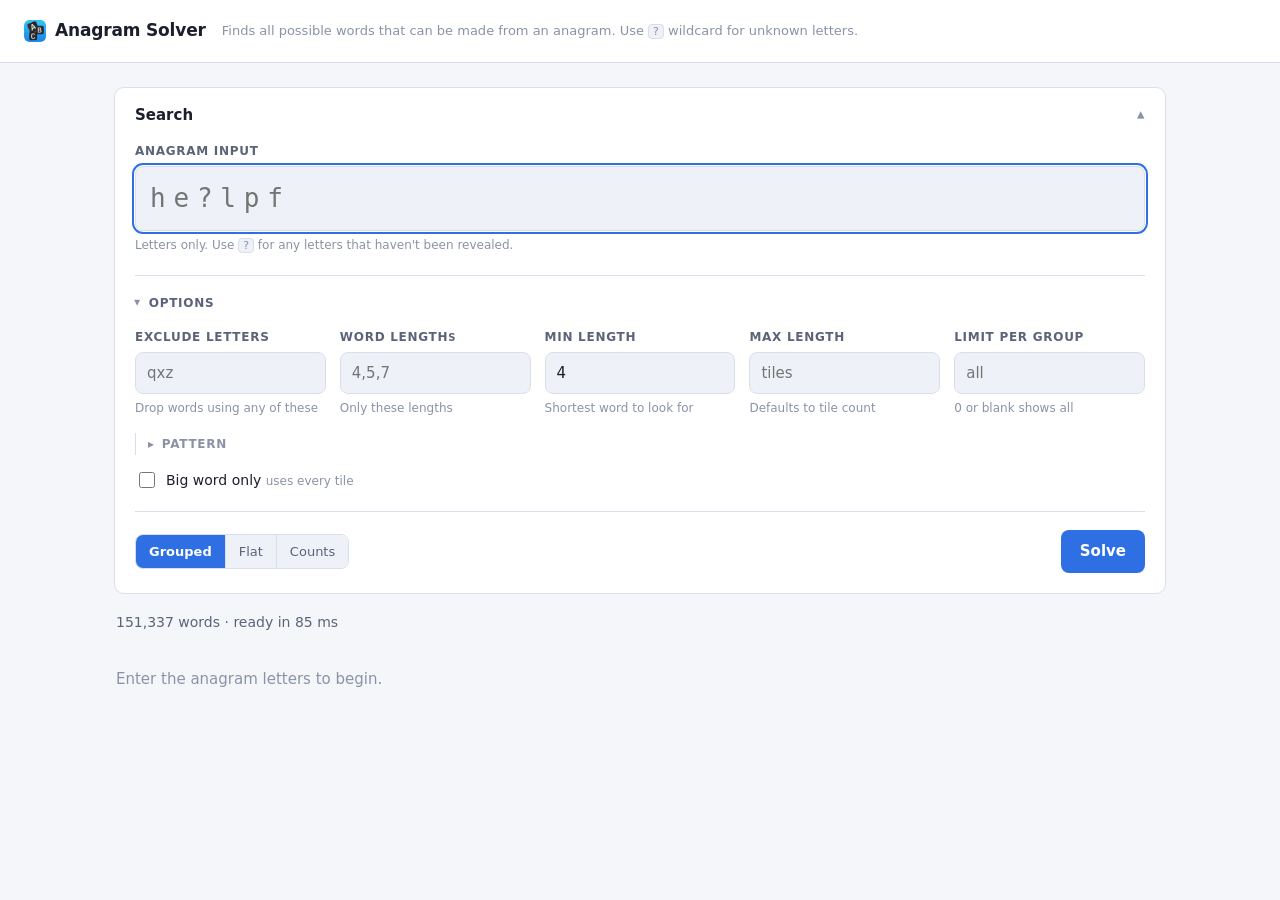
==== index.html @ 14ed0e85 "missed these in last commit again" ====
<!doctype html>
<html lang="en">
<head>
<meta charset="utf-8">
<meta name="viewport" content="width=device-width, initial-scale=1">
<title>Anagram Solver</title>
<link rel="icon" type="image/png" href="[data-uri]">
<style>:root {
  --bg: #11131a;
  --panel: #181b24;
  --panel-2: #1f2430;
  --line: #2b3140;
  --ink: #e6e9f0;
  --ink-dim: #9aa3b5;
  --ink-faint: #6b7489;
  --accent: #6ea8fe;
  --accent-ink: #0d1117;
  --wild: #f0b45e;
  --radius: 10px;
  --toast-fade: 220ms;
}

@media (prefers-color-scheme: light) {
  :root {
    --bg: #f4f6fa;
    --panel: #ffffff;
    --panel-2: #eef1f7;
    --line: #d9dfea;
    --ink: #1a1f2b;
    --ink-dim: #5a6479;
    --ink-faint: #8a93a6;
    --accent: #2f6fe4;
    --accent-ink: #ffffff;
    --wild: #a96a12;
  }
}

* { box-sizing: border-box; }

body {
  margin: 0;
  background: var(--bg);
  color: var(--ink);
  font: 15px/1.5 system-ui, -apple-system, "Segoe UI", Roboto, sans-serif;
}

.bar {
  display: flex;
  /* Centre, not baseline: the h1 starts with the icon, and a flex container
     whose first item has no text baseline reports its bottom edge instead --
     which dropped the description below the title. */
  align-items: center;
  gap: 16px;
  flex-wrap: wrap;
  padding: 18px 24px;
  border-bottom: 1px solid var(--line);
  background: var(--panel);
}
.bar h1 {
  display: flex;
  align-items: center;
  gap: 9px;
  margin: 0;
  font-size: 17px;
  font-weight: 650;
  letter-spacing: -0.01em;
}
/* Decorative: the name is right beside it, so it carries an empty alt. */
.logo { width: 22px; height: 22px; flex: none; border-radius: 5px; }
.bar h1 span { color: var(--ink-faint); font-weight: 400; }
.dict { margin: 0; color: var(--ink-faint); font-size: 13px; }
/* Each sentence is its own block, so when the line is too narrow the break
   falls between them instead of part-way through one. */
.dict span { display: inline-block; }
/* Same size and colour as the description beside the title. */
.copyhint { margin: 10px 2px 0; }

main { max-width: 1100px; margin: 0 auto; padding: 24px; }

form {
  background: var(--panel);
  border: 1px solid var(--line);
  border-radius: var(--radius);
}

/* The whole search panel collapses, to hand the screen over to results. */
#panel > summary {
  display: flex;
  align-items: center;
  gap: 10px;
  min-height: 52px;
  padding: 16px 20px;
  font-size: 15px;
  font-weight: 650;
  color: var(--ink);
  cursor: pointer;
  user-select: none;
  list-style: none;
}
#panel > summary::-webkit-details-marker { display: none; }
#panel > summary .rack {
  flex: 1;
  min-width: 0;
  font-family: ui-monospace, "Cascadia Mono", Consolas, monospace;
  font-size: 14px;
  letter-spacing: 0.2em;
  font-weight: 400;
  color: var(--ink-dim);
  overflow: hidden;
  text-overflow: ellipsis;
  white-space: nowrap;
}
#panel[open] > summary .rack { display: none; }
#panel > summary .chev {
  margin-left: auto;
  display: inline-block;
  color: var(--ink-faint);
  font-size: 15px;
  transition: transform 0.18s;
}
#panel[open] > summary .chev { transform: rotate(180deg); }
.panelbody { padding: 0 20px 20px; }

/* Options section inside the panel. */
#opts {
  margin-top: 20px;
  padding-top: 16px;
  border-top: 1px solid var(--line);
}
#opts > summary,
.subopts > summary {
  display: flex;
  align-items: center;
  gap: 7px;
  padding: 2px 0;
  font-size: 12px;
  font-weight: 600;
  text-transform: uppercase;
  letter-spacing: 0.06em;
  color: var(--ink-dim);
  cursor: pointer;
  user-select: none;
  list-style: none;
}
#opts > summary::-webkit-details-marker,
.subopts > summary::-webkit-details-marker { display: none; }
#opts > summary::before,
.subopts > summary::before {
  content: "\0025B8";
  display: inline-block;
  color: var(--ink-faint);
  transition: transform 0.15s;
}
#opts[open] > summary::before,
.subopts[open] > summary::before { transform: rotate(90deg); }

/* Pattern lives in here: a second tier inside Options, indented a little
   so it reads as nested rather than as another top-level group. */
.subopts {
  margin-top: 16px;
  padding-left: 12px;
  border-left: 1px solid var(--line);
}
.subopts > summary { color: var(--ink-faint); }
.subopts > summary:hover { color: var(--ink-dim); }
.subopts .controls { margin-top: 10px; }
.optsrow { margin-top: 14px; }

.label {
  display: block;
  font-size: 12px;
  font-weight: 600;
  text-transform: uppercase;
  letter-spacing: 0.06em;
  color: var(--ink-dim);
  margin-bottom: 6px;
}
.hint { display: block; margin-top: 5px; font-size: 12px; color: var(--ink-faint); }

kbd {
  font: inherit;
  font-size: 11px;
  background: var(--panel-2);
  border: 1px solid var(--line);
  border-radius: 4px;
  padding: 0 4px;
}

input[type=text], input[type=number], select {
  width: 100%;
  background: var(--panel-2);
  border: 1px solid var(--line);
  border-radius: 8px;
  color: var(--ink);
  padding: 9px 11px;
  font: inherit;
}
input:focus, select:focus, button:focus-visible {
  outline: 2px solid var(--accent);
  outline-offset: 1px;
}

.letters-field { display: block; margin-bottom: 20px; }
#letters {
  font-family: ui-monospace, "Cascadia Mono", Consolas, monospace;
  font-size: 26px;
  letter-spacing: 0.3em;
  padding: 12px 14px;
  text-transform: lowercase;
}

.controls {
  margin-top: 14px;
  display: grid;
  grid-template-columns: repeat(auto-fit, minmax(165px, 1fr));
  gap: 14px;
}
.ctl.off { opacity: 0.4; }

.switches {
  display: flex;
  align-items: center;
  gap: 12px;
  flex-wrap: wrap;
  margin-top: 20px;
  padding-top: 18px;
  border-top: 1px solid var(--line);
}
.spacer { flex: 1; }

.toggle { display: flex; align-items: center; gap: 8px; cursor: pointer; font-size: 14px; }
.toggle input { width: 16px; height: 16px; accent-color: var(--accent); }
.toggle em { color: var(--ink-faint); font-style: normal; font-size: 12px; }

.seg { display: flex; border: 1px solid var(--line); border-radius: 8px; overflow: hidden; }
.seg button {
  background: var(--panel-2);
  border: 0;
  color: var(--ink-dim);
  font: inherit;
  font-size: 13px;
  padding: 7px 13px;
  cursor: pointer;
}
.seg button + button { border-left: 1px solid var(--line); }
.seg button.on { background: var(--accent); color: var(--accent-ink); font-weight: 600; }

button[type=submit] {
  border-radius: 8px;
  font: inherit;
  font-weight: 600;
  padding: 9px 18px;
  cursor: pointer;
  border: 1px solid var(--line);
}
button[type=submit] { background: var(--accent); color: var(--accent-ink); border-color: transparent; }
.seg button:hover:not(.on) { color: var(--ink); }

.status { margin: 18px 2px 0; font-size: 14px; color: var(--ink-dim); min-height: 21px; }
.status.err { color: #ff8585; }

.results { margin-top: 10px; }

.group { margin-top: 18px; }
/* A length group is a <details>, like the Search and Options panels, so it
   opens and closes without script. The divider is a real element rather than
   ::after, which has to come last -- the chevron sits beyond it. */
.group > summary {
  display: flex;
  align-items: center;
  gap: 10px;
  margin: 0 0 10px;
  font-size: 13px;
  font-weight: 600;
  color: var(--ink-dim);
  cursor: pointer;
  user-select: none;
  list-style: none;
}
.group > summary::-webkit-details-marker { display: none; }
.group > summary b { color: var(--ink); font-weight: 650; }
.group > summary i { font-style: normal; color: var(--ink-faint); font-weight: 400; }
.group > summary .rule { flex: 1; height: 1px; background: var(--line); }
.group > summary .chev {
  flex: none;
  color: var(--ink-faint);
  font-size: 15px;
  line-height: 1;
  transition: transform 0.18s;
}
.group[open] > summary .chev { transform: rotate(180deg); }
.group > summary:hover .chev, .group > summary:hover b { color: var(--accent); }

.words { display: flex; flex-wrap: wrap; gap: 6px; }
.words .word {
  font-family: ui-monospace, "Cascadia Mono", Consolas, monospace;
  font-size: 14px;
  line-height: 1.5;
  background: var(--panel);
  color: var(--ink);
  border: 1px solid var(--line);
  border-radius: 6px;
  padding: 4px 9px;
  cursor: pointer;
  -webkit-tap-highlight-color: transparent;
  transition: border-color 0.12s, background 0.12s, transform 0.08s;
}
.words .word:hover { border-color: var(--accent); background: var(--panel-2); }
.words .word:active { transform: scale(0.95); }
.words.flat { display: block; column-width: 130px; column-gap: 20px; }
.words.flat .word {
  display: block;
  width: 100%;
  text-align: left;
  border: 0;
  background: none;
  padding: 1px 0;
}
.words.flat .word:hover { background: none; color: var(--accent); }

table.counts { border-collapse: collapse; font-size: 14px; margin-top: 14px; }
table.counts td { padding: 5px 20px 5px 0; border-bottom: 1px solid var(--line); }
table.counts td:last-child { text-align: right; font-variant-numeric: tabular-nums; }
table.counts tr:last-child td { font-weight: 650; border-bottom: 0; }

.empty { color: var(--ink-faint); padding: 20px 2px; }

/* --- toast ---------------------------------------------------------------
   A copy confirmation that behaves like an Android toast: it slides and fades
   up from the bottom, waits, then goes back down. The host never takes a
   pointer event, so nothing underneath is ever blocked. */
.toasts {
  position: fixed;
  left: 0;
  right: 0;
  bottom: 0;
  z-index: 50;
  display: flex;
  justify-content: center;
  padding: 0 16px calc(26px + env(safe-area-inset-bottom, 0px));
  pointer-events: none;
}
.toast {
  display: flex;
  align-items: center;
  gap: 7px;
  max-width: 100%;
  background: var(--accent);
  color: var(--accent-ink);
  border: 1px solid transparent;
  border-radius: 8px;
  padding: 9px 18px;
  font-size: 14px;
  font-weight: 600;
  line-height: 1.3;
  box-shadow: 0 8px 28px rgba(0, 0, 0, 0.3);
  pointer-events: none;
  opacity: 0;
  transform: translateY(28px);
  transition: opacity var(--toast-fade) ease,
              transform var(--toast-fade) cubic-bezier(0.22, 0.8, 0.3, 1);
}
.toast.show { opacity: 1; transform: translateY(0); }
/* A solid dark chip, a shade off the toast's own ink (--accent-ink is #0d1117
   in the dark theme) rather than a wash of the accent underneath. Flat so it
   holds the same colour in both themes; white on it runs about 17:1. */
.toast code {
  font-family: ui-monospace, "Cascadia Mono", Consolas, monospace;
  font-size: 13px;
  color: #fff;
  background: #161b24;
  border: 1px solid rgba(255, 255, 255, 0.12);
  border-radius: 5px;
  padding: 1px 7px;
}

@media (prefers-reduced-motion: reduce) {
  .toast { transform: none; transition: opacity 0.12s linear; }
  .toast.show { transform: none; }
}
</style>
</head>
<body>

<header class="bar">
  <h1><img class="logo" src="[data-uri]" alt="">Anagram Solver</h1>
  <p class="dict" id="dictInfo"><span>Finds all possible words that can be made from an anagram.</span> <span>Use <kbd>?</kbd> wildcard for unknown letters.</span></p>
</header>

<main>
  <form id="form" autocomplete="off">

    <details class="card" id="panel" open>
      <summary>
        <span>Search</span>
        <span class="rack" id="headRack"></span>
        <span class="chev">&#9662;</span>
      </summary>

      <div class="panelbody">

        <label class="letters-field">
          <span class="label">Anagram Input</span>
          <input id="letters" name="letters" type="text" inputmode="latin"
                 placeholder="he?lpf" spellcheck="false" autofocus>
          <span class="hint">Letters only. Use <kbd>?</kbd> for any letters that haven't been revealed.</span>
        </label>

        <details id="opts" open>
          <summary>Options</summary>

          <div class="controls">

            <label class="ctl">
              <span class="label">Exclude letters</span>
              <input id="exclude" type="text" placeholder="qxz" spellcheck="false">
              <span class="hint">Drop words using any of these</span>
            </label>

            <label class="ctl">
              <span class="label">Word length<small>s</small></span>
              <input id="length" type="text" placeholder="4,5,7" spellcheck="false">
              <span class="hint">Only these lengths</span>
            </label>

            <label class="ctl" id="minWrap">
              <span class="label">Min length</span>
              <input id="min" type="number" min="1" max="12" value="4">
              <span class="hint">Shortest word to look for</span>
            </label>

            <label class="ctl" id="maxWrap">
              <span class="label">Max length</span>
              <input id="max" type="number" min="1" max="12" placeholder="tiles">
              <span class="hint">Defaults to tile count</span>
            </label>

            <label class="ctl">
              <span class="label">Limit per group</span>
              <input id="limit" type="number" min="0" placeholder="all">
              <span class="hint">0 or blank shows all</span>
            </label>

          </div>

          <details class="subopts" id="patternOpts">
            <summary>Pattern</summary>
            <div class="controls">
              <div class="ctl">
                <input id="pattern" type="text" placeholder="..t..n"
                       aria-label="Pattern" spellcheck="false">
                <span class="hint">Position filter, <kbd>.</kbd> = any letter</span>
              </div>
            </div>
          </details>

          <div class="optsrow">
            <label class="toggle">
              <input type="checkbox" id="exact">
              <span>Big word only <em>uses every tile</em></span>
            </label>
          </div>
        </details>

        <div class="switches">
          <div class="seg" role="group" aria-label="View">
            <button type="button" class="on" data-view="grouped">Grouped</button>
            <button type="button" data-view="flat">Flat</button>
            <button type="button" data-view="count">Counts</button>
          </div>

          <div class="spacer"></div>
          <button type="submit" id="go">Solve</button>
        </div>

      </div>
    </details>
  </form>

  <section id="status" class="status" aria-live="polite"></section>
  <p class="dict copyhint" id="copyHint" hidden>Click any word to copy it to the clipboard.</p>
  <section id="results" class="results"></section>
</main>

<div class="toasts" id="toasts" aria-live="polite" aria-atomic="true"></div>

<script id="wl" type="text/plain">0aahed
3ing
3s
2lii
5s
3s
2rdvark
8s
4wolf
7ves
3gh
3rgh
6h
2svogel
8s
1baca
5s
4i
4k
4terial
4us
6es
3ft
3ka
5s
3lone
7s
3mp
5ere
8s
5s
3ndon
7ed
8r
9s
7ing
7ment
;s
7s
3pical
3s
4e
5d
6ly
5ment
9s
5r
6s
5s
4h
5ed
6s
5ing
5ment
9s
4ia
6s
5ng
3table
4e
5d
5ment
9s
5r
6s
5s
4ing
5s
6es
4or
6s
4tis
7es
5oir
8s
3xial
5le
2ba
4cies
5y
4s
4tial
3e
4s
5s
6es
4y
5s
3ot
5cies
6y
5s
3reviate
:d
:s
9ing
:on
9or
;s
2dicable
6te
8d
8s
7ing
8on
:s
7or
9s
3omen
7s
5ina
8l
9ly
3uce
6d
6ns
7t
8es
6s
5ing
5t
6ed
6ing
7on
9s
6or
8es
8s
6s
2eam
3cedarian
;s
3d
3le
5s
4ia
6n
6s
4mosk
8s
3rrance
9s
8ies
8y
7t
8ly
8s
6ted
7ion
:al
:s
3t
4ment
8s
4s
4tal
7s
5ed
6r
7s
5ing
5or
7s
3yance
8s
7ies
7y
6t
2farad
7s
2henries
6y
7s
3or
5red
7nce
:s
8t
9ly
7r
8s
6ing
5s
2idance
8s
4e
5d
5r
6s
5s
4ing
7ly
3gail
7s
3lities
6y
3ogeneses
9is
7ic
8st
:s
4logical
4ses
5is
4tic
7ally
2ject
6ion
9s
6ly
6ness
:es
3uration
:s
5e
6d
6r
7s
6s
5ing
2late
6d
6s
5ing
6on
8s
6ve
8ly
8s
4ut
6s
4ze
3e
4gate
8s
4r
4s
5t
3ings
5s
3oom
3uent
7s
4sh
4ted
5ion
8ary
8s
3y
2mho
5s
2negate
8d
8s
7ing
8on
:s
7or
9s
3ormal
8ity
8ly
8s
2oard
3de
5d
5s
4ing
3hm
5s
3ideau
8s
8x
4l
4teau
8s
8x
3lish
7able
7ed
8r
9s
8s
7ing
7ment
;s
5tion
9ary
9ism
;t
9s
4la
6e
3ma
5s
6a
7l
6i
6um
7s
4inable
9y
7te
9d
9s
8ing
9on
;s
8or
:s
3on
3ral
6ly
4iginal
:ly
:s
8e
9s
4ning
4t
5ed
6r
7s
5ing
6on
8ist
;s
8s
6ve
8ly
8ness
5s
3s
3ught
4lia
7s
6c
4nd
6ed
6ing
6s
4t
3ve
5board
5ground
5s
2racadabra
;s
5hia
8s
4dable
6nt
8s
5e
6d
6r
7s
6s
5ing
4sion
8s
6ve
8ly
8ness
8s
3eact
7ed
7ing
8on
:s
7s
5st
3i
4dge
7d
7ment
;s
7r
8s
7s
6ing
6ment
:s
4s
3oach
5d
4gate
8d
8s
7ing
8on
:s
4sia
7s
3upt
6er
7st
6ion
9s
6ly
6ness
:es
2scess
7ed
8s
7ing
4ise
7d
7s
6in
8g
8s
6sa
8e
8s
7ion
:s
4ond
7ed
8r
9s
7ing
7s
3eil
6ed
6ing
6s
4nce
7s
5t
6ed
7e
8ism
;s
8s
7r
8s
6ing
6ly
6minded
6s
3inth
7e
8s
7s
3olute
8ly
8ness
8r
8s
9t
7ion
:s
8sm
:s
9t
:ic
:s
8ve
8ze
:d
:s
9ing
5ve
7d
7r
8s
7s
6ing
4nant
4rb
6able
7nce
:s
9ies
9y
8t
9s
6ed
7ncies
9y
8t
9s
7r
8s
6ing
9ly
6s
5ptance
;s
7ion
:s
8ve
9ity
3quatulate
3tain
7ed
8r
9s
7ing
7s
4emious
:ly
5ntion
:s
9us
5rge
8d
8s
7ing
4inence
:s
8t
9ly
4ract
8able
8ed
:ly
9r
:s
9st
8ing
9on
;s
9ve
8ly
8ness
8or
:s
8s
5ict
8ed
8ing
8s
5use
8ly
8ness
8r
8st
7ities
9y
3urd
6er
7st
6ism
9s
8t
9s
7ties
8y
6ly
6ness
:es
6s
2ubble
3ilding
3lia
6s
5c
3ndance
9s
7t
8ly
3sable
4e
5d
5r
6s
5s
4ing
5ve
7ly
7ness
3t
4ilon
8s
4ment
8s
4s
4tal
7s
5ed
6r
7s
5ing
3zz
2volt
6s
2watt
6s
2ye
4s
3ing
3s
4m
5al
7ly
5s
4s
5al
5es
1cacia
6s
3deme
7s
6ia
8s
7c
8al
:ly
8ian
;s
9sm
;s
8s
7es
7sm
9s
6y
3jou
6s
3leph
7ae
7e
8s
7s
3nthi
6us
8es
3pnia
7s
3ri
5ases
7is
5cidal
8e
9s
5d
6an
8s
6s
5ne
7s
4oid
4pous
4us
3talectic
;s
3udal
6te
4lescent
5ine
5ose
6us
2cede
6d
6r
7s
6s
5ing
4lerando
;s
9t
:s
8te
:d
:s
9ing
:on
:ve
9or
;s
4nt
6ed
6ing
6less
6or
8s
6s
6ual
9ly
8te
:d
:s
9ing
:on
4pt
6able
9y
7nce
:s
8t
7tion
;s
6ed
8ly
7e
8s
7r
8s
6ing
9ly
7ve
6or
8s
6s
4ss
6aries
8y
6ed
7s
6ible
9y
7ng
7on
9al
9ed
9ing
9s
6orial
9es
9se
;d
;s
9ze
;d
;s
8y
3iaccatura
4dence
9s
7t
8al
:ly
:s
8ly
8s
5ia
7s
6e
7s
4piter
9s
7rine
;s
3laim
7ed
8r
9s
7ing
7s
5mation
;s
4imate
9d
9s
8ing
9on
;s
9se
;d
;s
9ze
;d
;r
;s
5vities
8y
3olade
8s
4mmodate
;d
;s
:or
5panied
:s
9st
;s
8y
9ing
6lice
:s
8sh
:ed
;r
;s
4rd
6ance
:s
8t
9ly
6ed
7r
8s
6ing
9ly
7on
9ist
9s
6s
4st
6ed
6ing
6s
4uchement
8ur
:s
5nt
7able
:y
8ncy
9t
:s
7ed
7ing
:s
7s
5ter
8ed
8ing
8ment
8s
6re
8d
8ment
8s
7ing
3redit
8able
8ed
8ing
8s
5te
7d
7s
6ing
7on
9ary
9s
7ve
4uable
6l
7s
5e
6d
6ment
:s
6s
5ing
3ulturate
;d
;s
4mulate
:d
:s
9ing
:on
:ve
9or
;s
4racies
7y
6te
8ly
8ness
5sed
8ly
8ness
6t
4sal
7s
6nt
8s
6tion
:s
8ve
:s
7ory
5e
6d
6r
7s
6s
5ing
8ly
5tom
8ed
8ing
8s
2ed
4ia
6s
3ldama
8s
4lular
3ntric
3phalous
3quia
7s
3rate
7d
4b
5ate
8d
8s
7ing
5er
6st
5ic
7ally
6ties
7y
4ola
7s
5se
5us
4vate
5uli
7us
3s
4cent
8s
3ta
5bula
9r
8um
:s
5l
6dehyde
6s
5mid
8e
9s
8s
5nilid
:e
;s
:s
5te
7d
7s
4ic
5fied
8s
6y
7ing
5n
6s
4one
7s
6ic
7trile
5se
5us
5xyl
8s
4um
4yl
6ate
9d
9s
8ing
9on
;s
9ve
6ene
9s
8ic
6ic
6s
2halasia
9s
3e
4d
4ne
6s
5ial
4s
3ier
5st
5vable
6e
7d
7ment
;s
7r
8s
7s
6ing
4llea
8s
4ness
8es
5g
6ly
4ote
7s
3lorhydria
;c
3olia
7s
4ndrite
:s
9ic
4o
3romat
8ic
9sm
;s
9ze
;d
;s
8s
6ic
3y
2icula
7e
7r
7s
6um
8s
3d
4emia
8s
4head
8s
4ic
5fied
8r
9s
8s
6y
7ing
5meter
:s
8ric
:es
9y
5ties
6y
4ly
4ness
8es
4ophil
9e
:s
9ic
9s
5ses
6is
5tic
4s
4ulate
9d
9s
8ing
9on
;s
6ent
6ous
5ria
8s
4y
3erate
8d
8s
7ing
3form
3nar
4g
4i
5c
4ose
5us
4us
2kee
5s
3nowledge
;d
;s
2linic
2matic
3e
4s
3ic
2ne
4d
4s
3ode
6s
2ock
3elomate
:s
3ld
4yte
7s
3nite
7s
6ic
6um
8s
3rn
5s
3ustic
8al
:ly
8ian
;s
8s
2quaint
8ance
8ed
8ing
8s
4est
7s
4iesce
9d
9nce
:t
9s
8ing
5rable
6e
7d
7ment
;s
7r
8s
7s
6ing
5sition
;s
9ve
8or
:s
5t
6s
6tal
9s
8nce
;s
7ed
8r
9s
7ing
2rasia
7s
6n
7s
3e
4age
7s
4d
4s
3id
5er
6st
5ine
8s
6ties
7y
5ly
5ness
9es
4flavine
;s
4monies
8ous
7y
4tarch
9s
3obat
7ic
9s
7s
4centric
;s
4dont
8s
4gen
7s
4lect
8s
6in
8s
5ith
8s
4megalic
;s
:es
9y
5ia
7l
6on
8s
4nic
5ym
7ic
7s
4petal
9ly
5hobe
9s
8ia
:s
5olis
9es
4somal
7e
8s
5s
5tic
8al
:ly
8s
4tic
6sm
8s
3ylamide
:s
6te
8s
5ic
7s
2ta
4bilities
9y
5le
3ed
3in
5al
5g
6s
5ia
7e
7n
8s
7s
6c
7ally
6de
8s
6sm
8s
6um
8s
5oid
8s
6lite
:s
6meter
;s
9ric
:y
7orphy
7yces
:te
9in
;s
6n
7s
5s
4on
6able
9y
6less
6s
4vate
8d
8s
7ing
8on
:s
7or
9s
5e
6ly
6ness
:es
6s
5ism
8s
7t
8ic
8s
6ties
7y
6ze
8d
8s
7ing
3omyosin
:s
4r
5ish
5s
3ress
7es
7y
3s
3ual
6ities
8y
7ze
9d
9s
8ing
6ly
5rial
9ly
7es
6y
5te
7d
7s
6ing
7on
9s
6or
8s
2uate
3ities
5y
3leate
5i
5us
3men
6s
4inate
3pressure
;s
4uncture
;s
3tance
8s
4e
5ly
5ness
9es
5r
5s
6t
2yclic
5ovir
9s
3l
4ate
7d
7s
6ing
7on
9s
4oin
7s
4s
1dage
5s
4ial
5o
6s
3mance
8s
7ies
7y
6t
7ine
7ly
7s
4site
8s
3pt
5ability
7le
6tion
:al
:s
5ed
7ness
6r
7s
5ing
6on
8s
6ve
8ly
8ness
7ities
9y
5or
7s
5s
3xial
2dable
4x
5es
3ed
5ly
4nd
6a
6s
6um
4r
5s
3ible
4ct
6ed
6ing
7on
9s
7ve
6s
4ng
4tion
8al
:ly
8s
6ve
8ly
8s
7ities
9y
5ory
3le
5d
5pated
5s
4ing
3ress
7able
7ed
8e
9s
8r
9s
8s
7ing
6t
3s
3uce
6d
6nt
6r
7s
6s
5ing
5t
6ed
6ing
7on
9s
7ve
6or
8s
6s
2eem
5ed
5ing
5s
3nine
7s
5tis
8es
4oid
7al
7s
5ma
7s
7ta
8ous
5ses
6ine
9s
7s
5viral
8us
:es
4yl
6s
3pt
5er
6st
5ly
5ness
9es
5s
3quacies
7y
6te
8ly
8ness
2here
6d
6nce
9s
7d
8s
7t
8ly
8s
6r
7s
6s
5ing
4sion
8al
8s
6ve
8ly
8ness
8s
3ibit
7ed
7ing
7s
2iabatic
3eu
5s
5x
3os
3pic
4ocyte
9s
5se
7s
6is
7ties
8y
5us
3t
4s
2jacencies
8y
7t
8ly
3ectival
:ly
8e
9ly
9s
3oin
6ed
6ing
6s
6t
7s
4urn
7ed
7ing
7ment
;s
7s
3udge
7d
7s
6ing
5icate
:d
:s
9ing
:on
:ve
9or
;s
;y
4nct
7ion
:s
8ve
7ly
7s
4ration
:s
7ory
5e
6d
6r
7s
6s
5ing
5or
7s
4st
6able
6ed
7r
8s
6ing
7ve
6ment
:al
:s
6or
8s
6s
4tancies
8y
7t
8s
4vant
8s
2man
4ss
3easure
9d
9s
8ing
4n
3inister
:ed
:s
8rant
:te
4rability
7le
8y
6l
7s
7ties
8y
6tion
:s
5e
6d
6r
7s
6s
5ing
8ly
4ssible
7on
9s
7ve
4t
5s
5tance
:s
6ed
8ly
7r
8s
6ing
4x
5ed
6s
5ing
5t
6ure
9s
3onish
8ed
9r
:s
9s
8ing
8ment
6tion
:s
7orily
9y
2nate
5ion
8s
3exa
6l
3oun
6s
2obe
5like
5s
4o
5s
3lescence
;s
9t
:ly
:s
3nis
6es
3pt
5ability
7le
5ed
6e
7s
6r
7s
5ianism
;s
6ng
6on
8ism
;s
:t
;s
8s
6ve
8ly
5s
3rability
6le
8ness
7y
5tion
9s
4e
5d
5r
6s
5s
4ing
7ly
4n
5ed
6r
7s
5ing
5ment
9s
5s
3s
3wn
3ze
2renal
7ine
:s
7s
5ergic
5ochrome
3ift
3oit
6er
7st
6ly
6ness
:es
2scititious
4ript
8s
3orb
6able
7te
9s
6ed
7nt
9s
7r
8s
6ing
6s
5ption
:s
8ve
2ularia
8s
5te
7d
7s
6ing
7on
9s
6or
8s
8y
4t
5erant
:s
8te
:d
:s
9ing
:on
9or
;s
7er
9s
8ss
:es
7ies
8ne
7ous
:ly
7y
5hood
9s
5like
6y
5ness
9es
5s
3mbral
7te
9d
9s
8ing
9on
;s
9ve
3nc
5ate
5ous
3st
2vance
7d
7ment
;s
7r
8s
7s
6ing
5tage
9d
9ous
9s
8ing
3ect
6ed
6ing
7on
9s
7ve
6s
4nt
6itia
:l
:s
9ous
7ve
9s
6s
6ure
9d
9r
:s
9s
:s
8ing
9sm
;s
:t
;s
8ous
4rb
6ial
9ly
9s
6s
5sarial
9es
8y
7tive
;s
6e
7ly
7ness
6ities
8y
5t
6ed
7nce
:s
9ies
9y
8t
9ly
6ing
7se
9d
9r
:s
9s
8ing
;s
7ze
9d
9s
8ing
6orial
;s
6s
3ice
6s
4sability
7le
8y
5e
6d
7ly
6e
7s
6ment
:s
6r
7s
6s
5ing
5or
7ies
7s
7y
3ocacies
7y
6te
8d
8s
7ing
8on
:s
8ve
7or
9s
4wson
8s
2ynamia
8s
7c
3ta
4um
2ze
4s
3uki
6s
1ecia
5l
4dia
7l
6um
4ospore
:s
4um
2des
3ile
6s
4ne
2gis
5es
2neous
4us
2olian
3n
4ian
5c
4s
2pyornis
9es
2quorin
8s
2rate
6d
6s
5ing
6on
8s
5or
7s
3enchyma
:s
:ta
3ial
6ist
9s
6ly
6s
4e
5d
5r
5s
6t
4fied
7s
5orm
5y
6ing
4ly
3o
4batic
9s
5e
6s
5ia
6c
7ally
7s
6ology
7ses
8is
6um
5rake
9d
9s
8ing
4drome
9s
5uct
8s
5ynamic
;s
7e
8s
4elastic
5mbolism
4foil
8s
4gel
7s
5ram
8me
:s
8s
4lite
8s
7h
8s
5ogies
7y
4magnetic
5edical
9ine
6ter
9s
4naut
8ic
:al
:s
8s
5omer
9s
7ic
9al
8es
8st
:s
7y
4plane
9s
4sat
7s
5ol
7ize
:d
:s
9ing
7s
5pace
9s
5tat
8ics
8s
3ugo
6s
3y
2sthete
8s
7ic
9al
9ian
:sm
:ze
9s
4ival
7te
9d
9s
8ing
9on
;s
2ther
6ic
6s
3iologies
8y
1far
4s
2eard
5ed
3brile
2fabilities
9y
5le
6y
4ir
6e
7s
6s
3ect
6able
7tion
;s
6ed
8ly
8ness
7r
8s
6ing
9ly
7on
9al
:te
9ed
9s
7ve
9ly
8ity
6less
6s
4rent
8ly
8s
3iance
8d
8s
7ing
6t
7s
4che
7s
5ionado
;s
4davit
9s
4liate
9d
9s
8ing
9on
;s
4nal
5e
6d
6ly
6s
5ities
7y
4rm
6able
7nce
:s
7tion
;s
9ve
;s
6ed
7r
8s
6ing
6s
4x
5able
6l
6tion
:s
5ed
6r
7s
6s
5ial
6ng
5ment
9s
3latus
8es
4ict
7ed
7ing
8on
:s
8ve
:ly
7s
4uence
9s
8ies
8y
7t
8ly
8s
5x
6es
3ord
6able
9y
6ed
6ing
6s
5est
8ed
8ing
8s
3ray
6ed
7r
8s
6ing
6s
4icate
9s
8ive
;s
5ght
8ed
8ing
8s
4ont
7ed
7ing
7s
3usion
8s
2ghan
6i
7s
6s
2icionada
:s
9o
:s
3eld
3re
2lame
4toxin
9s
3oat
3utter
2oot
3re
5said
5thought
3ul
2raid
3eet
6s
4sh
3it
5s
2ter
5birth
:s
6urner
;s
5care
9s
6lap
9s
5deck
9s
5effect
;s
5glow
9s
5image
:s
5life
7ves
5market
;s
7th
9s
6ost
5noon
9s
5piece
:s
5s
6have
:s
7ock
:s
5taste
:s
7x
6hought
6ime
9s
5ward
9s
6ord
9s
8ld
:s
3most
3osa
6s
1gain
5st
3lloch
8s
4wood
8s
3ma
5s
4ete
7s
4ic
4ospermy
5us
3pae
5i
5nthus
:es
4e
5ic
3r
4ic
6s
4ose
7s
4s
3s
3te
5s
4ize
7d
7s
6ing
4oid
3ve
5s
3ze
2ed
4ly
4ness
8es
3e
3ing
6s
4sm
6s
5t
6s
3less
7ly
7ness
4ong
3ncies
5y
4da
6less
6s
5um
7s
4e
5s
6es
6ia
8s
7s
5tic
4ize
7d
7s
6ing
4t
5ial
6ng
8s
6ve
8s
5ries
6y
5s
3r
4atum
8s
4s
3s
2gadic
3er
5s
3ie
5s
3lomerate
;d
;s
4utinable
9te
;d
;s
8in
:s
8ogen
3radation
;s
6e
7d
7s
6ing
5ndise
:d
:s
9ing
8ze
:d
:r
;s
:s
9ing
5vate
9d
9s
8ing
9on
;s
4egate
9d
9ly
9s
8ing
9on
;s
9ve
5ss
7ed
8s
7ing
8on
:s
8ve
:ly
9ity
7or
9s
4ieve
8d
9ly
8ment
8s
7ing
4o
5s
2ha
4s
5t
2ile
5ly
4ities
6y
3n
4g
5s
4ner
7s
3o
4s
4tage
8s
3sm
5s
4t
5ed
5ing
5s
3table
5te
7d
8ly
7s
6ing
7on
9al
9s
7ve
6o
7r
8s
4prop
8s
2lare
3eam
4e
4t
5s
4y
3immer
4tter
3ow
3y
4con
7e
8s
7s
2ma
4s
3inate
2nail
6s
4te
6s
5ic
6on
8s
3ize
6d
6s
5ing
3omen
7s
5ina
4sia
7s
5tic
8ism
;s
8s
2og
3n
4al
4e
5s
4ic
5es
5se
7d
7s
6ing
6t
7ic
7s
5ze
7d
7s
6ing
9ly
4s
4y
3ra
5e
5phobe
:s
9ia
;s
:c
;s
5s
4ot
6h
3uti
6es
6s
5y
2rafe
6s
5fe
7s
4nulocyte
4pha
6ia
8s
7c
4rian
8ism
;s
8s
4vic
3ee
5ability
7le
8y
5d
5ing
5ment
9s
5s
4stal
6ic
3ia
5s
4business
4chemical
5ultural
:e
;s
4monies
7y
3ochemical
4forester
:ry
4logies
7y
4nomic
8es
8st
:s
7y
4und
3ypnia
8s
2ue
4like
4s
4weed
8s
3ish
6ly
1hchoo
2ead
3m
2imsa
6s
3storic
9al
2old
5s
3rse
3y
2ull
1iblins
2de
4d
4r
5s
4s
3ful
3ing
3less
3man
4en
3s
2glet
6s
3ret
6s
6te
8s
3uille
8s
8tte
;s
2kido
6s
2lanthus
9es
3ed
4ron
7s
3ing
3ment
7s
3s
3urophile
;s
8obe
;s
:ia
2med
4r
5s
3ful
6ly
3ing
3less
7ly
7ness
3s
2ns
4ell
7s
2oli
5s
2rboat
7s
5rne
5und
4rush
8ed
9s
8ing
4urst
8s
5s
6es
6ses
3check
8s
4oach
8es
4raft
5ew
7s
3date
7s
4rome
8s
6p
7ped
8ing
7s
3ed
4r
5s
4st
3fare
7s
4ield
8s
4low
7s
4oil
7s
4rame
8s
5eight
:ed
:s
3glow
7s
3head
7ed
7s
4ole
7s
3ier
5st
4ly
4ness
8es
5g
6s
3less
7ness
4ift
7ed
7ing
7s
5ke
5ne
7r
8s
7s
3mail
7ed
7ing
7s
5n
6ship
:s
4en
4obile
3n
4s
3park
7s
4lane
8s
6y
7s
4ort
7s
5st
7s
5wer
8s
4roof
8ed
8ing
8s
3s
4cape
8s
5rew
8s
4hed
7s
5ip
7s
4ick
7ness
4pace
8s
5eed
8s
4tream
9s
6ip
8s
3t
4ed
4h
5ed
5ing
5s
4ight
8ness
5me
7s
5ng
4s
3ward
5ve
7s
5y
6s
4ise
4oman
6en
5rthier
:st
8y
3y
2sle
5d
5s
5way
8s
2tch
5bone
9s
5es
3s
2ver
5s
1jar
2ee
2iva
5s
2owan
6s
2uga
5s
1kee
4s
3la
5s
3ne
5s
2imbo
3n
2vavit
7s
1labaster
9s
7rine
3ck
4rities
7ous
7y
3e
3meda
7s
4o
5de
7s
5s
3n
4d
5s
4e
4g
4in
6e
7s
6s
4s
4t
5s
4yl
6s
3r
4m
5ed
5ing
8ly
6sm
8s
7t
8s
5s
4um
6ed
6ing
6s
4y
3s
4ka
6s
4tor
7s
3te
5d
5s
4ion
7s
2ba
4core
8s
4s
4ta
6s
5ross
9es
3edo
6es
6s
4it
3icore
8s
4nal
5ic
6sm
8s
7tic
5o
6s
6tic
4te
6s
5ic
4zia
7s
5zia
8s
3s
3um
5en
7s
5in
7ous
7s
7uria
;s
:c
5ose
8s
5s
4rnum
8s
2cade
6s
4hest
8s
4ic
6s
5de
7s
4lde
7s
4yde
7s
4zar
7s
3hemic
8al
:ly
7es
7st
9ic
9s
7ze
9d
9s
8ing
6y
4ymies
6y
3id
5ine
5s
3ohol
7ic
9s
8sm
:s
7s
4ve
6d
6s
3yonarian
;s
2dehyde
8s
7ic
4r
5flies
7y
5man
8ic
6en
5s
5woman
8en
3ol
5ase
8s
5ization
5s
4se
6s
5terone
;s
3rin
6s
2eatoric
7y
3c
4s
3e
3f
4s
3gar
6s
3house
8s
3mbic
7s
3ncon
7s
3ph
5s
3rt
5ed
6r
6st
5ing
5ly
5ness
9es
5s
3s
3uron
7e
8s
7s
3vin
6s
3wife
5ves
3xander
9s
7rine
;s
9te
;s
4ia
6s
5n
6e
7s
6s
2fa
4ki
6s
4lfa
7s
4qui
7n
8s
7s
4s
3ilaria
9s
3orja
7s
3resco
2ga
4e
5cide
9s
4l
4roba
8s
5roba
9s
4s
3ebra
7ic
8st
:s
7s
4rine
8s
3icidal
7e
8s
4d
5ities
7y
4n
5ate
8s
5s
3oid
4lagnia
:c
;s
:s
5ogical
8es
8st
:s
7y
4r
5ism
8s
6thm
9ic
9s
5s
3um
5s
2ias
5es
3bi
5ed
6s
5ing
5s
4le
3cyclic
3dad
6e
7s
6s
3en
5ability
7le
6ge
8s
6te
8d
8s
7ing
8on
:s
7or
9s
5ed
6e
7s
6r
7s
5ing
6sm
8s
7t
8s
5ly
5ness
9es
5or
7s
5s
3f
4orm
4s
3ght
6ed
6ing
6ment
:s
6s
4n
5ed
6r
7s
5ing
5ment
9s
5s
3ke
5ness
9es
3ment
7ary
8tion
7ed
7ing
7s
4onies
6y
3ne
5d
5ment
9s
5r
6s
5s
4ing
3ped
6s
4hatic
3quant
5ot
7s
3st
3t
4eracies
8y
7te
9s
3unde
3ve
5ness
9es
3ya
5h
6s
5s
4os
5t
3zarin
8s
2kahest
8ic
8s
4li
6c
6es
6fied
9s
7y
8ing
6meter
;s
9ry
6n
7e
7ities
9y
8ze
:d
:s
9ing
6s
7e
8d
8s
7ing
6ze
8d
8s
7ing
5oid
8al
8s
6ses
7is
6tic
4ne
6s
6t
7s
3ene
6s
3ies
4ne
6s
3oxide
8s
5y
3y
4d
5s
4l
5ate
8d
8s
7ing
8on
:s
5ic
5s
4ne
6s
2lanite
8s
5toic
8des
8n
9s
8s
4rgando
4y
5ed
6r
7s
5ing
5s
3ee
5s
4gation
:s
5e
6d
7ly
6r
7s
6s
5iance
:s
8t
6ng
5orical
8es
8se
:d
:s
9ing
9t
:s
8ze
:d
:r
;s
:s
9ing
7y
5retto
:s
6o
7s
4le
6s
5ic
6sm
8s
5omorph
;s
6pathic
:y
5uia
8s
4mande
9s
4rgen
8ic
8s
6ic
7es
7n
8s
7st
9s
6y
4thrin
9s
4viate
9d
9s
8ing
9on
;s
8or
:s
4y
5s
5way
8s
3heal
7s
3iable
5ceous
5nce
8s
4cin
7s
4ed
5s
4gator
9s
4terate
:d
:s
9ing
:on
:ve
4um
6s
3oantibody
8gen
;s
4bar
7s
4cable
6table
7e
8d
8s
7ing
8on
:s
7or
9s
5ution
:s
4d
5ia
7l
6um
5s
4gamies
7ous
7y
5eneic
7ic
5raft
9ed
9ing
9s
7ph
9ic
9s
4metric
9es
8y
5orph
9ic
:sm
9s
4nge
7s
5ym
7s
4path
8s
7ric
9es
8y
5hane
9s
6one
9s
8ic
5urinol
;s
4saurus
:es
5teric
9es
8y
4t
5ment
9s
5rope
9s
8ic
9es
8y
5s
5ted
7e
8s
7r
8s
6ing
5ype
8s
7ic
8es
7y
4ver
7s
4w
5able
8y
6nce
9d
9s
8ing
5ed
7ly
5ing
5s
4xan
7s
4y
5ed
5ing
5s
3s
4eed
7s
4pice
8s
3ude
6d
6s
5ing
4re
6d
6ment
:s
6r
7s
6s
5ing
8ly
4sion
8s
6ve
8ly
8ness
4via
7l
8s
6on
8s
6um
8s
3y
4ing
4l
5ic
5s
2ma
4gest
8s
4h
5s
4nac
7s
5dine
9s
7te
9s
4s
3e
4h
5s
4mar
7s
4s
3ightiness
7y
3ner
6s
3ond
6s
5er
7s
5ries
6y
4st
3s
4giver
9s
7ing
:s
4house
9s
4man
5en
3uce
6s
4d
5e
6s
5s
4g
5s
2nico
6es
2odia
6l
5um
3e
4s
4tic
3ft
3gical
8ly
3ha
5s
3in
5s
3ne
5ness
9es
4g
5shore
6ide
3of
5ly
5ness
9es
3pecia
8s
7c
3ud
3w
2paca
6s
3englow
9s
5horn
9s
5stock
:s
3ha
5bet
8ed
8ic
:al
9ng
9ze
;d
;r
;s
8s
5meric
5numeric
5s
4orn
7s
5sis
8es
4yl
6s
3ine
6ly
6s
5ism
8s
7t
8s
3s
2ready
3ight
2sike
6s
3o
2tar
5piece
:s
5s
4zimuth
:s
3er
5ability
7le
8y
6nt
8s
6tion
:s
5cate
9d
9s
8ing
9on
;s
5ed
6r
7s
5ing
5nate
9d
9ly
9s
8ing
9on
;s
9ve
;s
8or
:s
5s
3haea
7s
4ea
6s
4o
5rn
7s
5ugh
3imeter
9s
7ries
8y
4plano
9s
4tude
8s
7inal
9ous
3o
4cumuli
9us
4gether
:s
4ist
7s
4s
5trati
9us
3ricial
4uism
8s
7t
8ic
8s
3s
2udel
6s
3la
5e
5r
3m
4in
6a
7s
7te
9s
6e
7s
6ic
7um
9s
7ze
9d
9s
8ing
6ous
6s
6um
8s
4na
6e
5i
5us
4root
8s
4s
3nite
7s
2veolar
8ly
8s
7te
6i
6us
3ine
2way
5s
2yssum
7s
1madavat
8s
4ou
6s
3h
4s
3in
3lgam
7ate
:d
:s
9ing
:on
9or
;s
7s
3ndine
4ita
7s
6in
8s
4tadine
:s
4uenses
8is
3ranth
8ine
8s
4elle
8s
5tti
7o
8s
4na
4yllis
9es
3s
4s
5ed
6r
7s
6s
5ing
5ment
9s
3teur
7ish
:ly
9m
:s
7s
4ive
7ly
7ness
4ol
6s
5ry
3uroses
7is
6tic
3ze
5d
6ly
5ment
9s
5s
4ing
7ly
4on
6ite
9s
6s
7tone
;s
2bage
6s
4ri
6es
6s
5y
4ssador
:s
8ress
3eer
6s
4r
5gris
9es
5ies
6na
8s
5jack
9s
5oid
8s
5s
5y
3iance
8s
4dextrous
4ence
8s
6t
7s
4guities
8y
6ous
9ly
4sexual
:s
4t
5ion
8ed
8ing
8less
8s
7us
9ly
5s
4valence
;s
9t
:ly
5ersion
;s
7t
8s
3le
5d
5r
6s
5s
4ing
4ygonite
;s
5opia
9s
8c
3o
4ina
7s
4nes
4s
4yna
7s
3ries
4oid
7s
5sia
8l
9ly
8s
5type
9s
4y
3sace
7s
3ulacra
9l
8um
6nce
9s
7t
6te
8d
8s
7ing
8on
:s
7ories
:ly
9y
4scade
9d
9r
:s
9s
8ing
5h
6ed
7r
8s
7s
6ing
6ment
:s
2eba
5e
5n
5s
4ean
4iases
7is
5c
4ocyte
9s
5id
3er
5ate
8s
5s
3lcorn
8s
4iorate
:d
:s
9ing
:on
:ve
9or
;s
;y
4oblast
:s
3n
4ability
6le
7y
4d
5able
6tory
5ed
6r
7s
5ing
5ment
9s
5s
4ities
6y
4orrhea
:s
9ic
4s
4t
5ia
7s
6ferous
5s
3rce
6d
6ment
:s
6r
7s
6s
5iable
6ng
4icium
9s
3sace
7s
3thyst
8ine
8s
4ropia
9s
8c
2ia
4bilities
9y
5le
7ness
6y
4ntus
8es
4s
3cability
6le
8ness
7y
4e
5s
4i
4us
3d
4ase
7s
4e
5s
4ic
5n
6e
7s
6s
4o
5gen
8s
5l
6s
5ne
7s
4s
5hip
8s
5t
3e
4s
3ga
5s
4o
5s
3n
4e
5s
4ic
5ties
6y
4o
5pterin
;s
6yrine
;s
4s
3r
4ate
7s
4s
3s
4s
3ties
4oses
6is
5tic
8ally
4role
8s
4y
2meter
7s
3ine
6s
5o
3o
4cete
8s
4nal
7s
5ia
7c
8al
8s
7s
7te
9d
9s
8ing
9on
;s
6c
6fied
9s
7y
8ing
6te
8s
7ic
6um
8s
5o
6id
8s
4s
3unition
:s
2nesia
7c
8s
7s
6c
7s
5tic
7ed
8s
6y
7ing
3ia
4c
4on
6ic
6s
5te
7s
6ic
2obarbital
;s
3eba
6e
6n
6s
5ean
5iases
8is
6c
5ocyte
:s
6id
3k
4s
3le
5s
3ng
5st
4tillado
;s
3ral
6ism
9s
7ties
8y
6ly
4etti
7o
8s
4ini
6o
5st
7ic
7s
4oso
5us
7ly
7ness
4phous
9ly
4t
5ise
8d
8s
7ing
6zable
8tion
7e
8d
8s
7ing
3site
7s
3tion
7s
3unt
6ed
6ing
6s
4r
5s
3xicillin
;s
4ycillin
;s
2perage
8s
5e
6s
5ometric
5sand
9s
3hetamine
;s
4ibia
8n
9s
7ous
:ly
6ole
9s
8ies
9te
;s
8ogy
8y
6rach
:ic
:s
5ctyonic
:y
5diploid
5macer
:s
6ixes
8is
5oxi
7us
9es
5pathic
6hile
:s
9ic
6loid
:s
:y
6od
8s
5sbaena
;s
:ic
5theater
4ora
7e
7l
7s
5teric
3icillin
:s
3le
5ness
9es
5r
5st
5xus
8es
4idyne
9s
5fied
8r
9s
8s
6y
7ing
5tude
9s
4y
3oule
7s
3s
3ul
5e
6s
5la
7e
7r
8y
5s
4tate
8d
8s
7ing
8on
:s
5ee
7s
2reeta
7s
3ita
6s
2trac
6k
7s
6s
2uck
5s
3let
6s
3s
4able
4e
5d
6ly
5ment
9s
5r
6s
5s
4ia
6s
5ng
7ly
7ness
5ve
2ygdala
8e
7e
8s
7in
9s
7oid
:al
:s
5ule
8s
3l
4ase
7s
4ene
7s
4ic
4ogen
8s
5id
7oses
9is
7s
5lytic
5pectin
;s
6last
:s
6sin
9s
5se
7s
4s
4um
6s
3otonia
9s
1nabaena
8s
5ptism
:s
5s
6es
6is
5tic
4leps
8es
4olic
7sm
9s
3chronic
9sm
;s
8ous
4litic
4olutha
9ic
9on
;s
5nda
8s
4reontic
;s
5uses
7is
3dem
6s
4iploses
9is
4romous
3emia
7s
6c
4robe
8s
7ic
8oses
:is
4sthesia
;s
8tic
;s
3geneses
8is
4lyph
8ic
8s
4norises
9is
4oge
7s
6ic
8al
:ly
7es
6y
4ram
7matic
8ed
8ing
7s
3l
4cime
8s
6te
8s
4ecta
7s
5mma
8s
8ta
9ic
5ptic
9s
4gesia
9s
8c
9s
6tic
9s
5ia
7s
4ities
6y
4ly
4og
6ic
8al
:ly
7es
7st
9s
7ze
9d
9s
8ing
6ous
9ly
6s
6ue
8s
6y
4phabet
:ic
:s
4ysand
9s
6e
7d
7r
8s
7s
6ing
7s
6t
7s
5tic
8al
:ly
8ity
8s
5zable
7tion
;s
6e
7d
7r
8s
7s
6ing
3mneses
7is
7tic
4orphic
3nke
6s
3paest
8s
4est
7ic
9s
7s
4hase
8s
7ic
5or
7a
8s
7ic
7s
5ylactic
8xes
9is
4lasia
9s
7moses
:is
7tic
3rch
6ic
8al
:ly
7es
7sm
9s
8t
9ic
9s
6s
6y
3s
4arca
8s
7ous
4tigmat
:ic
:s
5omose
:d
:s
9ing
:s
8tic
5rophe
:s
3tase
7s
4hema
8s
8ta
9ize
4omic
8al
:ly
7es
7se
9d
9s
8ing
8t
9s
7ze
9d
9s
8ing
6y
5xin
8s
4ropous
4to
6s
2cestor
8ed
8ing
8s
6ral
9ly
7ess
:es
7ies
7y
3hor
6age
9s
6ed
7ss
9es
7t
8s
6ing
7te
9s
8ic
6less
6man
7en
6people
8rson
6s
6woman
9en
5veta
9s
8ta
:s
6ies
6y
4usa
7s
6in
8s
3ient
7er
8st
7ly
7ness
7ries
8y
7s
4lla
7e
7ries
8y
7s
3on
5al
5e
6al
6s
5oid
3ress
7es
2dalusite
:s
4nte
7s
6ino
9s
3esite
8s
7ic
5yte
8s
3iron
7s
3ouille
9s
9tte
3radite
9s
4ocentric
5ecia
8um
5gen
8eses
:is
9tic
8ic
8s
6yne
9s
8ies
8ous
8y
5id
7s
5meda
9s
5sterone
3s
2ear
5ed
5ing
5s
3cdota
8ge
:s
8l
9ism
;t
9ly
7e
8s
7ic
9al
8st
:s
4hoic
3lastic
9ity
4e
5d
5s
4ing
3mia
6s
5c
6ally
4ograph
:s
5meter
:s
8ries
9y
5ne
7s
5philous
5ses
6is
3ncephalic
:y
4st
4t
3rgia
7s
6c
6es
5y
4oid
7s
3s
4thesia
:s
7tic
:s
9st
;s
9ze
;d
;s
5ri
6ous
6us
8es
3thol
7e
8s
7s
3uploid
9ies
9s
9y
4rin
7s
6sm
8s
5ysm
8al
8s
3w
2fractuous
2ga
4kok
7s
4ria
7s
6es
5y
4s
3el
5ed
5fish
9es
5ic
7a
8l
9ly
8s
6ng
5ologies
:st
9y
5s
5us
7es
4r
5ed
5ing
5less
6y
5s
3ina
6l
6s
5ose
6us
4ogeneses
:is
8ic
6ram
9s
8phic
:y
5ma
7s
7ta
8ous
5plasty
5sperm
:s
5tensin
;s
3le
5d
5pod
8s
5r
6fish
:es
6s
5s
6ite
9s
5worm
9s
4ice
6ise
9d
9s
8ing
8m
9s
7ze
9d
9s
8ing
5ng
7s
4ophone
3ora
6s
3rier
6st
5ly
5ness
9es
4y
3st
5rom
8s
5s
3uine
5sh
7ed
8s
7ing
4lar
7ities
9y
7ly
6te
8d
8s
7ing
8on
:s
5ose
6us
2hedonia
9s
8c
3inga
7s
3ydride
9s
7te
9s
6ous
2il
4e
4in
6ctus
:es
6e
7s
6gus
9es
6s
5ties
6y
4s
3ma
5dvert
:ed
:s
5l
6cula
9e
:s
9um
6ic
7er
9s
7sm
9s
8tic
7ties
8y
7ze
9d
9s
8ing
6like
7y
6s
5s
5te
7d
8ly
7ly
7ness
7r
8s
7s
6ing
7on
9s
6o
7r
8s
4e
5s
4i
5s
6m
7s
6t
7ic
7s
4osities
8y
4us
6es
3on
5ic
5s
3s
4e
5ed
7s
5ikonia
;s
:c
5s
5tte
8s
4ic
4ogamies
8ous
8y
5le
7s
5tropic
:es
:sm
9y
2kerite
8s
3h
4s
3le
5bone
9s
5d
5s
5t
6s
4ing
3us
5es
5h
6es
3ylosaur
:s
:us
7e
8d
8s
7ing
8s
6tic
2lace
6s
4ge
6n
6s
4s
5es
2na
4l
5ist
8ic
8s
5s
4s
4tes
5to
7s
3eal
6ed
7r
8s
6ing
6s
4lid
7an
9s
7s
4x
5ation
:al
:s
5e
6d
6s
5ing
3ihilate
:d
:s
9ing
:on
9or
;s
;y
4versary
3otate
8d
8s
7ing
8on
:s
8ve
7or
9s
4unce
8d
8ment
8r
9s
8s
7ing
4y
5ance
9s
5ed
6r
7s
5ing
8ly
5s
3ual
6ize
9d
9s
8ing
6ly
6s
4itant
9s
6ies
6y
4l
5ar
6te
7ion
:s
5et
7s
5i
5led
6ing
5ment
9s
5ose
5s
5us
7es
4nciate
:d
:s
9ing
:on
9or
;s
;y
2oa
4s
3dal
6ly
4e
5s
4ic
6ally
5zation
;s
6e
7d
7s
6ing
4yne
7s
6ic
3int
6ed
7r
8s
6ing
6ment
:s
6s
3le
5s
4yte
7s
3malies
6ous
9ly
6y
4ic
5e
6s
4y
3n
4ym
6ities
8y
6ous
9ly
6s
3opsia
8s
3pheles
7ine
:s
4ia
6s
4sia
7s
3rak
6s
4ectic
9s
5tic
8s
5xia
8s
7c
8s
7es
7genic
6y
4thic
7te
9s
8ic
6osite
;s
:ic
3smia
7s
6c
3ther
3vular
7tory
3xemia
8s
7c
4ia
6s
5c
2sa
4e
4te
6d
3erine
8s
5ous
3wer
6able
6ed
7r
8s
6ing
6s
2ta
4cid
7s
4e
4gonism
:s
9t
:ic
:s
8ze
:d
:s
9ing
4lgic
8s
4rctic
4s
3bear
7s
3e
4ater
8s
4bellum
4cede
8d
8nce
;s
9t
:ly
:s
8s
7ing
6ssor
:s
5hamber
;s
7pel
:s
6oir
9s
4d
5ate
8d
8s
7ing
5iluvian
4ed
4fix
7a
8e
7es
4ing
4lope
8s
4mortem
4natal
9ly
5na
7e
7l
7s
6ular
8e
9s
5uptial
4past
8s
5endia
9um
;s
7ult
:s
4rior
8ly
5oom
8s
4s
4type
8s
4vert
8ed
8ing
8s
3helia
7ces
7on
9s
7x
8es
6mintic
5m
6ed
6ia
7ng
7on
6s
5r
6al
6id
8ia
:l
9um
8s
6s
5ses
6is
4ill
7s
4ocyan
9in
;s
9s
5dia
7um
5id
5logical
9es
9st
;s
9ze
;d
;r
;s
8y
5philous
5zoan
9s
4racene
:s
8s
7ite
:s
9ic
7nose
;s
6nilate
6x
5opic
9al
7oid
:s
8logy
4urium
9s
3i
4abortion
5cademic
5ging
5ir
7craft
5lcohol
6ien
5nemia
6xiety
5r
6in
8s
6s
5sthma
5tom
8s
5uxin
9s
4backlash
6ryon
:s
5ias
6oses
8is
7tic
:s
5lack
9ism
5odies
7y
6ss
6ycott
;s
5ug
6rglar
;y
6siness
9g
4c
5aking
6lly
6ncer
6r
7ies
6talyst
7hode
;s
5hurch
5ipant
:s
8te
:d
:s
9ing
:on
9or
;s
;y
6ty
5k
6ed
6ing
6s
5lerical
6imax
:es
7nal
8e
9s
8g
6otting
6y
5odon
9s
6ld
7onial
6nsumer
5rack
6eative
6ime
6uelty
5s
5ult
8ural
5yclone
;s
:ic
4dandruff
5iabetic
6lution
5ogmatic
6ra
6tal
9ly
7e
8d
8s
7ing
5raft
6omic
6ug
5umping
4economic
5lectron
6ite
9s
8ism
;s
:t
;s
5metic
:s
5ntropic
5pilepsy
5rotic
5strogen
4family
6scism
;s
:t
;s
7hion
;s
6t
7igue
5emale
7inine
:sm
;t
5lu
5oam
8ing
6gging
6reign
6uling
5raud
6eeze
:s
6iction
5ungal
:s
6r
4gambling
6y
5en
7e
8s
7ic
9ity
7s
5lare
6obulin
5ravity
6owth
5un
4hero
8es
8ic
9ne
;s
7pes
5ijack
5uman
9ism
6nter
8ing
;s
5ysteric
4jam
7ming
4kickback
6ng
8s
5nock
9s
4labor
5eak
6ft
6prosy
7ton
:s
6ukemic
5iberal
;s
6fe
6terate
7ter
5ock
6g
7ical
8es
7s
7y
5ynching
4macassar
7ho
6gnetic
6laria
;l
7e
6n
6rket
6sk
8s
6tter
:s
5ere
8s
7ger
5ilitary
6ssile
;s
6totic
;s
5odern
:s
6nial
:s
8de
:s
8es
7opoly
7y
6squito
5usical
5ycin
9s
4national
7ural
9e
:s
6usea
5epotism
6utrino
9on
;s
5g
6s
5odal
7e
8s
6ise
6mian
:s
8c
8es
7y
6vel
9ist
9s
5uclear
9on
;s
6ke
4obesity
5xidant
;s
5zonant
;s
4papal
6rallel
7ticle
8y
6sti
8o
9s
6thetic
8ies
8y
5eriodic
5hon
8al
:ly
:s
9ry
8ies
8s
8y
6rases
9is
5ill
6racies
9y
5lague
:s
7que
6easure
5oaching
6dal
9s
7e
8an
:s
8s
6etic
6le
8s
7ice
8tics
6pe
8s
7ular
6rn
6t
6verty
5redator
7ss
6oton
:s
6uritic
5yic
8s
6reses
9is
8tic
;s
7ine
:s
4quarian
;s
9es
8k
9s
8y
7te
9d
9s
8ing
9on
;s
6e
7d
7r
8s
7s
6ing
7ties
8y
4rabies
6chitic
7ism
:s
9t
:s
6dar
7ical
6pe
6tional
5ealism
;s
:t
;s
6d
6form
6ligion
5iot
5ock
6ll
6mantic
6yalist
5rhinum
;s
5ust
8s
4s
5ag
5cience
;s
5ecrecy
6izure
6nse
6pses
8is
7tic
:s
6ra
7um
9s
6x
7ist
:s
7ual
5hark
6ip
6ock
5kid
5lavery
6eep
6ip
5mog
7ke
9r
:s
8ing
6ut
5nob
5ocial
:ly
6lar
5pending
5tat
8e
8ic
6ick
6ories
8y
6ress
7ike
7ophe
;s
:ic
6udent
5ubsidy
6icide
4takeover
6nk
6rnish
6x
5heft
7ses
8is
7tic
:al
6rombin
6yroid
5obacco
6xic
8n
9s
5rades
6ust
9er
;s
5umor
9al
6ssive
;s
5ype
8s
7hoid
4ulcer
5nion
5rban
4venin
9s
5iolence
6ral
7us
6tamin
;s
4war
5ear
6ed
6lfare
5haling
6ite
5oman
5rinkle
3ler
6ed
6s
4ike
5on
7s
3onomasia
;s
5ym
7ic
8es
7ous
7s
7y
3ra
5l
4e
5s
4orse
4um
6s
3s
4ier
6st
4y
2ural
5n
6s
4eses
6is
5tic
4ia
6s
5c
4ous
3s
4es
2vil
5ed
5ing
5led
6ing
5s
5top
8s
2xieties
6y
4olytic
:s
5us
7ly
7ness
2ybodies
6y
3how
3more
3one
3place
3thing
8s
4ime
3way
6s
4here
8s
4ise
1orist
6ic
8ally
6s
3ta
5e
5l
5s
4ic
4ographic
:y
2udad
6s
1pace
4he
6s
3goge
7s
6ic
3nage
7s
3rejo
7s
4t
5heid
9s
5ment
9al
9s
5ness
9es
3tetic
4hetic
5ies
5y
4ite
7s
4osaurus
2eak
3d
3ek
3like
3r
4cu
6s
4ient
8s
6s
5odic
9ity
5tif
8s
4s
4ture
8s
4y
3s
3talies
6ous
6y
3x
4es
2haereses
8is
7tic
4gia
7s
4nite
8s
7ic
4sia
7c
8s
7s
6c
7s
3elia
7n
6on
8s
4reses
7is
4ses
5is
4tic
7ally
3id
5es
5ian
8s
5s
4s
3olate
8s
4nia
7s
6c
7s
4rise
8d
8s
7ing
7m
8s
7t
8ic
8s
6ze
8d
8s
7ing
4tic
3rodisiac
;s
3tha
6e
5ous
3yllies
6y
2ian
4rian
8s
6es
6st
8s
5y
3cal
6ly
6s
4es
4ulate
6i
6tural
9e
:s
9ist
6us
3ece
3mania
8s
3ng
3ologies
7y
3sh
5ly
5ness
9es
2lanatic
4sia
7s
5tic
3enty
3ite
6s
5ic
3omb
6s
2nea
5l
5s
4ic
3oea
6l
6s
5ic
2oapsides
7s
3calypse
:s
8tic
:sm
;t
5rp
7ies
7s
7y
4hromatic
4ope
7s
6ic
4rine
5ypha
9l
:ly
3d
4al
4eictic
4ictic
4oses
6is
5us
4s
3enzyme
9s
3gamic
7es
6ous
6y
4eal
6n
5e
6s
5ic
3litical
:ly
4lo
6s
4og
6al
6etic
:s
6ia
8e
8s
7es
7se
9d
9s
8ing
8t
9s
7ze
9d
9r
:s
9s
8ing
6s
6ue
8s
6y
4une
7s
3mict
7ic
7s
5xes
6is
4orphine
;s
3neuroses
9is
8tic
3phonies
7y
5thegm
:s
5yge
8s
6llite
;s
6seal
8s
7is
4lectic
6xies
7y
3rt
3sematic
4iopeses
9is
8tic
4pories
7ous
7y
4tacies
7y
6sies
7y
6te
8s
7ise
:d
:s
9ing
8ze
:d
:s
9ing
5il
7s
5le
7s
8hip
;s
5olate
:s
7ic
9ity
5rophe
:s
9ic
:se
:ze
3thecaries
9y
7e
8s
7ia
9l
8um
6gm
8atic
8s
6m
7s
6oses
8is
9ze
;d
;s
4ropaic
2pal
5l
6ed
6ing
9ly
6s
5s
4nage
8s
4rat
7chik
;i
;s
7s
7us
9es
5el
7ed
7ing
7led
8ing
7s
6nt
8ly
8ness
5ition
:al
:s
7or
9s
3eal
6able
6ed
7r
8s
6ing
9ly
6s
5r
6ance
:s
6ed
6ing
6s
5sable
6e
7d
7ment
;s
7r
8s
7s
6ing
4l
5lant
9s
7te
8ion
;s
9ve
;s
6ee
8s
6or
8s
5s
4nd
6age
9s
7nt
9s
6ectomy
7d
6ices
8ites
:is
8ular
7ng
7x
8es
6s
4rceive
:d
:s
9ing
7ption
:ve
5tain
9ed
9ing
9s
4stat
8s
4tence
9s
8ies
8y
7t
5iser
9s
7ing
6te
8s
7ive
6zer
9s
7ing
:ly
3laud
7able
:y
7ed
8r
9s
7ing
7s
6se
8s
4e
5cart
9s
5jack
9s
5s
6auce
:s
4iance
9s
5cable
7nt
9s
7tion
;s
9ve
8or
:s
:y
5ed
6r
7s
6s
5que
8d
8ing
8s
4y
5ing
3oggiatura
4int
7ed
8e
9s
7ing
8ve
7ment
;s
7s
4rtion
9ed
9ing
9s
4se
6d
6r
7s
6s
5ing
6te
8ly
8ness
7ion
:al
:s
8ve
:ly
:s
3raisal
9s
7e
8d
8e
9s
8ment
8r
9s
8s
7ing
:ly
8ve
4eciable
:y
8te
:d
:s
9ing
:on
:ve
9or
;s
;y
5hend
9ed
9ing
9s
8sion
:ve
5ntice
:d
:s
9ing
5ssed
7oria
:um
4ise
7d
7r
8s
7s
6ing
5ze
7d
7r
8s
7s
6ing
4oach
8able
8ed
9s
8ing
5bate
9d
9s
8ing
9on
;s
8ory
5priable
9te
;d
;s
:or
5vable
9y
7l
8s
6e
7d
7r
8s
7s
6ing
9ly
5ximate
;d
;s
3ulse
7s
4rtenance
:t
;s
2ractic
4xia
7s
6c
3es
3icot
7s
4orities
8y
3on
5ed
5ing
5s
4pos
4tic
2se
4s
3idal
5es
4s
2ter
5al
5ia
6um
5ous
5yx
7es
4st
3itude
8s
7inal
3ly
3ness
7es
2yrase
7s
4etic
1qua
4cade
8s
5ultural
:e
;s
4e
4marine
:s
4naut
8s
4plane
9d
9r
:s
9s
8ing
4relle
9s
8ist
;s
5ia
7l
7n
8s
6st
8s
6um
8s
4s
4tic
7ally
7s
6nt
8ed
9r
:s
8ing
9st
;s
8s
5one
8s
4vit
7s
3educt
8s
4ous
3iculture
;s
4fer
7ous
7s
4legia
9s
5ine
7ities
9y
4ver
1rabesk
7s
6que
9s
4ic
6a
7s
6ize
9d
9s
8ing
5lities
8y
5nose
9s
8ide
;s
5ze
7d
7s
6ing
4le
6s
3ceous
4hnid
8s
6oid
9s
3gonite
9s
8ic
3k
4s
3mid
6s
3neid
7s
3paima
8s
3roba
7s
3ucaria
9n
9s
2balest
8s
5ist
8s
3elest
8s
3iter
7s
5rable
7ge
9d
9r
:s
9s
9ur
;s
8ing
7l
7ment
;s
7rily
8y
7te
9d
9s
8ing
9on
;s
9ve
8or
:s
3or
5eal
8ly
6d
6ous
6s
7cence
:t
6ta
7um
9s
5ist
8s
6zation
7e
8d
8s
7ing
5ous
5s
5vitae
:s
4ur
6ed
6s
4virus
9es
3s
3uscle
8s
4te
6an
6s
5us
7es
2cade
6d
6s
5ia
7n
8s
7s
6ng
8s
4na
5e
5um
7s
4ture
8s
3cosine
9s
3ed
3h
4aeology
5ic
7ally
6se
8d
8s
7ing
7m
8s
7t
8ic
8s
6ze
8d
8s
7ing
5ngel
9ic
9s
4bishop
:s
4deacon
:ry
:s
5iocesan
:e
;s
5ucal
7hess
8ies
8y
6ke
8dom
;s
8s
4ed
5gonia
:l
:te
9um
5nemies
8y
6teron
;s
5ologies
:st
9y
5r
6fish
:es
6ies
6s
6y
5s
6poria
;l
:um
5typal
:ly
8e
9s
8ical
4fiend
9s
4il
6s
5ne
7s
6g
7s
5pelagic
:o
;s
5tect
9s
9ure
6rave
:s
5val
6e
7d
7s
6ing
7st
9s
6olt
9s
4ly
4ness
8es
4on
6s
5saur
9ian
9s
4priest
:s
4way
7s
3iform
4ng
3ked
4ing
3o
3s
4ine
7s
3tangent
:s
4ic
6ally
6s
3uate
7d
7ly
4s
5es
2deb
5s
4ncies
6y
5t
6ly
3or
5s
4ur
6s
3uous
7ly
7ness
2ea
4e
4l
5ly
4s
4way
7s
3ca
5s
4oline
9s
3ic
3na
5ceous
5s
4icolous
5te
7s
4ose
5us
3ocentric
4la
6e
6r
6s
6te
5e
6s
5ogies
7y
3s
3te
5s
4husa
8s
2fs
2gal
5a
6s
5i
6s
5s
3ent
6al
6ic
7ne
9s
7te
9s
6s
6um
8s
3il
5laceous
6ite
9s
5s
4nase
8s
5ine
8s
3le
5d
5s
4ing
3ol
5s
4n
5aut
8s
5s
4sies
5y
4t
5ic
5s
3uable
7y
4e
5d
5r
6s
5s
4fied
7r
8s
7s
5y
6ing
4ing
4ment
8a
8ive
8s
8um
4s
5es
3yle
6s
5l
6s
2hat
5s
6hip
9s
2ia
4s
3d
4er
5st
4ities
6y
4ly
4ness
8es
3el
5s
4tta
7s
6e
7s
3ght
3l
4ed
4late
5ode
8s
6id
4s
3ose
5i
5o
6s
3se
5n
5s
4ing
4ta
6e
6s
6te
5o
6cracy
9t
:ic
:s
6s
3thmetic
:al
:s
2kose
6s
5ic
3s
2les
2mada
6s
5illo
9s
4gnac
8s
4ment
8aria
8s
4ture
8d
8s
7ing
3band
7s
3chair
8s
3ed
4r
5s
4t
5s
3ful
6s
3hole
7s
3ies
4ger
7al
7o
8s
8us
7s
4lla
7e
7s
4ng
6s
4stice
9s
3less
5t
6s
4ike
4oad
7s
5ck
7s
3oire
7s
4nica
8s
4r
5ed
6r
7s
5ial
8ly
8s
6es
6ng
5less
5s
5y
4ur
6ed
7r
8s
6ies
7ng
6s
6y
3pit
6s
3rest
7s
3s
4ful
3ure
6s
3y
4worm
8s
2natto
7s
3ica
6s
3otto
7s
2oid
5s
4nt
6ed
6ing
6s
3ma
5s
5therapy
6ic
8ally
8ity
8s
7ze
9d
9s
8ing
3se
3und
4sal
7s
5e
6d
6r
7s
6s
5ing
3ynt
6ed
6ing
6s
2peggiate
:d
:s
9ing
7o
8s
4n
5s
5t
6s
2quebus
8es
2rack
6s
4ign
7ed
7ing
7ment
;s
7s
4nge
7d
7ment
;s
7r
8s
7s
6ing
5t
6ly
4s
5ed
4y
5al
7s
5ed
6r
7s
5ing
5s
3ear
6age
9s
6s
4st
6ant
9s
6ed
7e
8s
7r
8s
6ing
9ly
6ment
:s
6or
8s
6s
3hizal
4ythmia
:s
9c
3is
5es
4val
7s
5e
6d
6r
7s
6s
5ing
6ste
9s
3oba
6s
4gance
9s
7t
8ly
6te
8d
8s
7ing
8on
:s
4w
5ed
5head
9s
5ing
5root
9s
5s
5wood
9s
7rm
9s
5y
4yo
6s
2se
4nal
7s
6te
8s
5ic
7al
9s
7s
6de
8s
6ous
6te
8s
5o
6pyrite
6us
4s
3hin
6s
3ine
6s
5o
4s
3on
5ist
8s
5ous
5s
3phenamine
2tal
3efact
8s
4l
5s
4misia
9s
4rial
8ly
8s
6es
6ogram
;s
7lar
8e
9s
6tides
8s
5y
3ful
6ly
6ness
:es
3hralgia
:s
9c
5itic
9s
8des
8s
5odeses
9is
6pathy
7od
9an
9s
6scope
;s
:ic
:y
7es
7is
7pore
;s
3ichoke
9s
5le
7d
7s
6ing
5ulable
8cies
9y
8r
8te
:d
:ly
:s
9ing
:on
:ve
9or
;s
;y
4er
5st
4fact
8s
8ual
5ice
8r
9s
8s
7ial
:ly
4lleries
9st
;s
8y
9man
:en
5y
4ness
8es
4odactyl
;s
4san
7al
7s
8hip
;s
5t
6e
7s
6ic
8ally
6ries
7y
6s
3less
7ly
7ness
3s
4ier
6st
4y
3work
7s
3y
2ugola
7s
4ula
7s
3m
4s
3spex
5ices
2val
3o
4s
2yl
4s
3tenoid
9s
4hmia
8s
7c
1safetida
9s
4oetida
:s
3na
5s
3rum
6s
2bestic
6os
8es
8is
6us
8es
2cariases
8is
6d
7es
7s
6s
3end
6able
7nce
:s
9ies
9y
8t
9ly
9s
6ed
7nce
:s
9ies
9y
8t
9s
7r
8s
6ible
7ng
6s
5sion
9al
9s
7ve
5t
6s
4rtain
9ed
9ing
9s
4ses
5is
4tic
7al
9ly
7ism
:s
7s
3i
4dia
7n
8s
6um
4tes
5ic
3lepiad
9s
3ocarp
8ic
8s
4gonia
8um
4mycete
:s
9ous
4rbate
9s
6ic
4spore
9s
8ic
4t
5s
3ribable
6e
7d
7s
6ing
5ption
:s
8ve
3us
2dic
5s
2ea
3pses
5is
4tic
7ally
3xual
7ities
9y
7ly
2hamed
7ly
3can
6s
3ed
4n
4s
3fall
7s
3ier
5st
4ness
8es
5g
3lar
6ed
6ing
6s
4er
6ed
6ing
6s
5ss
3man
4en
3ore
3plant
8s
3ram
6s
3tray
7s
3y
2ide
5s
3nine
7ly
6ities
8y
2kance
5t
3ed
4r
5s
4ses
5is
4w
5ness
9es
3ing
6s
3oi
4s
3s
2lant
3eep
3ope
2ocial
2paragine
:s
7us
5kle
5tame
9s
7te
9s
3ect
6s
6ual
4n
5s
4r
5ate
8d
8s
7ing
5ges
6illa
9i
9um
;s
:s
5ities
7y
5s
6e
7d
7r
8s
7s
6ing
7on
9s
6or
8s
3halt
7ed
7ic
8ng
8te
:s
7s
7um
9s
4eric
8al
4odel
8s
4yxia
8s
8te
:d
:s
9ing
:on
7es
6y
3ic
5s
4distra
:s
4rant
8s
6ta
8e
7e
8d
8s
7ing
8on
:al
:s
7or
9s
5e
6d
6r
7s
6s
5in
7g
7s
4s
5es
5h
3s
2quint
2rama
6s
2sagai
7ed
7ing
7s
4i
5l
6able
7nt
9s
6ed
7r
8s
6ing
6s
5s
4ssin
8ate
;d
;s
:or
8s
4ult
7ed
8r
9s
7ing
8ve
:ly
7s
4y
5ed
6r
7s
5ing
5s
3egai
7ed
7ing
7s
4mblage
:s
9ist
7e
8d
8r
9s
8s
7ies
8ng
7y
8man
9en
4nt
6ation
;s
6ed
7r
8s
6ing
6or
8s
6s
4rt
6ed
8ly
7r
8s
6ing
7on
9s
7ve
9ly
6or
8s
6s
4s
5s
6able
6ed
7s
6ing
6ment
:s
6or
8s
4t
5s
4verate
:d
:s
9ing
:on
:ve
3hole
7s
3iduities
8y
6ous
9ly
4gn
6able
7t
8ion
;s
8s
6ed
7e
8s
7r
8s
6ing
6ment
:s
6or
8s
6s
4milable
8te
:d
:s
9ing
:on
:ve
9or
;s
;y
4st
6ance
:s
8t
9s
6ed
7r
8s
6ing
6or
8s
6s
4ze
6s
3like
3ociate
9d
9s
8ing
9on
;s
9ve
4il
6ed
6ing
6ment
:s
6s
4nance
9s
7t
8al
8s
4rt
6ative
6ed
7r
8s
6ing
6ment
:s
6s
3uage
7d
7ment
;s
7s
6ing
5sive
4mability
7le
8y
5e
6d
6r
7s
6s
5ing
5psit
9s
6tion
:s
8ve
4rance
9s
5e
6d
7ly
7ness
7s
6r
7s
6s
5gent
5ing
5or
7s
3wage
7d
7s
6ing
2tarboard
4sia
7s
4tic
6ne
8s
3er
5ia
7s
7ted
6sk
8ed
8ing
8less
8s
7m
8s
5n
6al
5oid
8al
8s
5s
3henia
8s
7c
8s
7es
6y
4ma
6s
6tic
9s
3igmatic
:s
9sm
;s
6ia
8s
4lbe
7s
4r
3omous
4nied
7s
6sh
8ed
9s
8ing
8ment
5y
6ing
4und
7ed
7ing
:ly
7s
3raddle
5gal
8s
5khan
9s
5l
6ly
6s
5y
4ict
7ed
7ing
7s
5de
5nge
8d
8ncy
9t
:ly
:s
8s
7ing
4obiology
5cyte
9s
8ic
8oma
;s
5dome
9s
5labe
9s
6oger
:s
8ical
9es
8y
5metric
:es
9y
5naut
9ic
;s
9s
6omer
:s
8ic
:al
9es
8y
5physics
3ute
6ly
6ness
:es
3ylar
2under
2warm
3irl
3oon
2yla
4um
6s
3mmetric
:al
9es
8y
4ptomatic
7te
9s
8ic
3napses
7is
4chronies
:sm
9ous
9y
4deta
7ic
7on
9s
1tabal
6s
3ctic
3ghan
7s
3laya
7s
3man
6s
5sco
8s
3p
4s
3ractic
9s
5xia
8s
7c
8s
7es
6y
3vic
5sm
7s
6t
7ic
7s
3xia
6s
5c
6s
5es
4y
2echnic
3lectases
9is
4ic
5er
7s
3moya
7s
4poral
3s
2hanasies
7y
3eism
7s
6t
7ic
9al
7s
4ling
8s
4naeum
9s
5eum
8s
4oretical
4rogenic
6ma
8s
8ta
9ous
4toid
3irst
3lete
7s
6ic
8ally
8ism
;s
8s
3odyd
7s
3rocyte
9s
3wart
7ship
;s
2ilt
3ngle
2lantes
4s
5es
4tl
6s
2ma
4n
5s
4s
3ometer
9s
4sphere
:d
:s
9ic
;s
2oll
5s
3m
4ic
6al
8ly
6s
5es
5se
7d
7r
8s
7s
6ing
6m
7s
6t
7ic
7s
5zation
;s
6e
7d
7r
8s
7s
6ing
4s
4y
3nable
5l
6ism
9s
8t
9s
7ties
8y
6ly
4e
5d
5ment
9s
5r
6s
5s
4ic
6s
5es
5ng
4y
3p
4ic
5es
4y
2rabilious
4zine
8s
3emble
4sia
7s
3ia
5l
4p
4um
6s
3ocious
9ly
6ties
7y
4phia
8s
7c
7ed
8s
6y
7ing
5in
7e
8s
7s
6sm
8s
2taboy
4ch
6able
6e
7d
7r
8s
7s
6ing
6ment
:s
5k
6ed
7r
8s
6ing
6man
7en
6s
4in
6able
6der
9s
6ed
7r
8s
6ing
6ment
:s
6s
6t
7ed
7ing
7s
4r
5s
3emper
8ed
8ing
8s
6t
7able
7ed
7ing
7s
4nd
6ance
:s
8t
9s
6ed
7e
8s
7r
8s
6ing
6s
5t
6ion
9al
9s
7ve
9ly
5uate
9d
9s
8ing
9on
;s
8or
:s
4st
6ation
;s
6ed
7r
8s
6ing
6or
8s
6s
3ic
5ism
8s
7t
8s
5s
4re
6d
6s
5ing
4tude
8s
7inal
9ise
:ze
3orn
6ed
7y
8s
9hip
6ing
6ment
:s
6s
3ract
7ance
;s
:y
9t
:s
7ed
7ing
8on
:s
8ve
:ly
7or
9s
7s
4ibutable
8e
9d
9s
8ing
9on
;s
9ve
;s
5te
7d
6ion
9al
9s
3une
6d
6ment
:s
6s
5ing
2wain
3een
3itter
2ypic
6al
8ity
8ly
1ubade
6s
3erge
7s
6ine
9s
3retia
8s
4ieta
8s
3urn
6s
2ction
7ed
8er
:s
7ing
7s
4orial
3uba
6s
2dacious
9ly
6ties
7y
4d
5s
3ial
4bilities
9y
5le
7s
6y
4ence
8s
6t
7s
4le
6s
4ng
6s
4o
5genic
6ram
9s
5logic
:al
9es
9st
;s
8y
5meter
:s
8ric
:es
9y
5phile
:s
5s
5tape
9s
5visual
;s
4t
5able
5ed
5ing
6on
8ed
8ing
8s
6ve
8s
5or
7ia
8es
8ly
8um
:s
7s
7y
5s
2gend
6s
4r
5s
3ht
5s
3ite
6s
5ic
3ment
7ation
:ve
7ed
8r
9s
7ing
7or
9s
7s
3ur
5al
5ed
6r
7s
5ies
6ng
5s
5y
4st
6er
7st
6ly
6ness
:es
2klet
6s
3s
2ld
4er
5st
3ic
2nt
4hood
8s
4ie
6s
4lier
7st
6ke
5y
4s
4y
2ra
4e
4l
5ly
4r
4s
4te
6d
3eate
4i
4ola
7e
7s
6e
7d
7s
6ing
4s
4us
3ic
5le
7d
7s
5ula
8e
8r
8s
8te
4ferous
5orm
4s
5t
6s
3ochs
7es
4ra
6e
6l
6s
5ean
4us
3um
5s
2scultate
:d
:s
9ing
:on
9ory
3form
7ed
7ing
7s
3lander
9s
3pex
4ice
7s
6ious
:ly
3tenite
9s
8ic
5re
7ly
7ness
7r
7st
6ities
8y
4ral
7es
7s
3ubo
6s
2tacoid
8s
4rchic
9al
8es
7y
5kic
8al
7es
6y
3ecism
8s
5ologies
9y
4ur
6ist
9s
6s
3hentic
9ate
9ity
4or
6ed
7ss
9es
6ial
7ng
7se
9d
9s
8ing
7ties
8y
7ze
9d
9r
:s
9s
8ing
6s
7hip
:s
3ism
6s
5tic
8ally
8s
3o
4antibody
4bahn
8en
8s
5us
7es
7ses
4cade
8s
5ephaly
5hthon
:es
:s
5lave
9d
9s
8ing
5oid
8s
5racies
8y
7t
8ic
:al
8s
6oss
9es
4didact
:ic
:s
5yne
8s
4ecious
:ly
7sm
9s
5d
5rotic
9sm
;s
4gamies
7ous
7y
5enic
8es
7ous
:ly
7y
5iro
8s
5raft
9ed
9ing
9s
7ph
9ed
9ic
:es
:ng
9s
9y
5yro
8s
4hypnoses
:is
9tic
4immune
9ity
5ng
4loading
6gous
5ysate
:s
7e
8d
8s
7ing
8s
6tic
6zate
:s
7e
8d
8s
7ing
4maker
9s
6n
6ta
8ble
7e
8d
8s
7ic
9ity
9s
8ng
8on
:s
8sm
:s
9t
:s
8ze
:d
:s
9ing
7on
9s
5en
5obile
:d
:s
9ing
:st
:ty
6rphism
6tive
4nomic
8es
8st
:s
7ous
:ly
7y
4pilot
9s
5sic
7ed
8s
6y
7ing
4rotate
:d
:s
9ing
:on
6ute
9s
4s
5exing
5omal
9ly
7e
8s
5trada
:s
9e
5uggest
;s
4telic
5omies
8ze
:d
:s
9ing
7ous
7y
5roph
9ic
:es
9s
9y
5ype
8s
7ies
7y
4worker
:s
4xidation
3umn
6al
8ly
6s
4nite
8s
2xeses
5is
4tic
7s
3iliaries
8y
4n
5ic
5s
3otroph
9ic
:es
9s
9y
1vadavat
8s
3il
5ability
7le
8y
5ed
5ing
5s
3lanche
9d
9s
8ing
3nt
3rice
7s
6ious
:ly
3scular
9ity
4t
3tar
6s
3unt
2ellan
7e
3nge
6d
6r
7s
6s
5ing
4s
5es
4tail
8s
5urine
:s
4ue
6s
3r
4age
7d
7ly
7ness
7s
6ing
4ment
8s
4red
5ing
4s
5e
6ly
6ness
:es
5ion
8s
6ve
8ly
8ness
4t
5ed
5ing
5s
3s
2gas
5es
5ses
3olemono
:s
2ian
5ize
8d
8s
7ing
5s
4ries
6st
8s
5y
4te
6d
6s
5ing
6on
8s
5or
7s
5rices
7x
8es
3cular
6ture
:s
9ist
3d
4in
6s
5ties
6y
4ly
4ness
8es
3fauna
8e
8l
8s
3gator
8s
3on
5ic
7s
5s
3rulent
3so
5s
3taminoses
:is
9tic
2ocado
7es
7s
5tion
9al
9s
4et
6s
3dire
7s
3id
5able
8y
6nce
9s
5ed
6r
7s
5ing
5s
4rdupois
3s
4et
6s
3uch
6ed
7r
8s
7s
6ing
6ment
:s
3w
4able
7y
5l
6s
4ed
6ly
5r
6s
4ing
4s
2ulse
6d
6s
5ing
6on
8s
3ncular
9ity
9ly
1wait
5ed
6r
7s
5ing
5s
3ke
5d
5n
6ed
7r
8s
6ing
6s
5s
4ing
3rd
5able
5ed
6e
7s
6r
7s
5ing
5s
4e
5ness
9es
3sh
3y
4ness
8es
2eary
4ther
3d
3e
3igh
4ng
3less
3s
4ome
7ly
7ness
4tricken
6uck
2ful
5ler
7st
6y
5ness
9es
2hile
4rl
2ing
2kward
7er
8st
7ly
7ness
2less
3s
3wort
7s
2mous
2ned
3ing
6ed
6s
3less
3s
3y
2oke
5n
3l
4s
2ry
1xal
2ed
3l
4s
3man
4en
3nic
6ally
3s
2ial
5ities
7y
5ly
3l
4e
4la
6e
6r
7ies
7s
7y
6s
4s
3ng
3ological
8es
7y
4m
5atic
8ze
:d
:s
9ing
5s
4n
5s
3s
4ed
5s
4ymmetric
:y
3te
5s
2le
4d
4s
4tree
8s
3ike
2man
3en
2olotl
7s
3n
4al
4e
5mal
6e
7s
5s
4ic
4ometric
4s
3plasm
8ic
8s
2seed
6s
1yah
4s
4uasca
9s
3tollah
9s
2es
2in
4s
2urveda
8s
1zalea
6s
3n
4s
3thioprine
2eotrope
9s
2ide
5s
4o
3muth
7al
9ly
7s
3ne
5s
2lon
5s
2oic
3le
5s
3n
4al
4ic
4s
3ospermia
;s
3te
5d
5mia
8s
7c
5s
4h
5s
4ic
5se
7d
7s
6ing
5ze
7d
7s
6ing
4obacter
;s
4uria
8s
2ure
5s
4ite
7s
2ygos
6es
5us
0baaed
3ing
3l
4im
5sm
7s
4s
3s
4es
4kaap
8s
2ba
4s
5su
7s
3bitt
7ed
7ing
7s
4le
6d
6ment
:s
6r
7s
6s
5ing
8s
3e
4l
5s
4s
5ia
7s
6oses
8is
:es
3iche
7s
4ed
5s
4rusa
8s
3ka
5s
3oo
5l
6s
5n
6s
5s
3u
4l
5s
4s
5hka
8s
3y
4hood
8s
4ing
5sh
4sitter
:s
2calao
7s
3ca
5e
5ra
7s
7t
8s
5te
7d
4hanal
9ia
;n
9s
7t
8e
9s
8s
5ic
6i
6us
3h
4ed
5lor
8dom
;s
8ette
8hood
8s
5s
4ing
3illar
8y
6i
6us
4tracin
:s
3k
4ache
8s
4beat
8s
6nch
9er
;s
:s
7d
8s
5it
7e
8r
9s
8s
7ing
:s
7ten
5lock
9s
5oard
9s
6ne
8s
5reaker
;s
9ing
4cast
8s
5hat
8s
5loth
9s
5ountry
7rt
9man
:en
9s
5ross
9ed
:s
9ing
4date
8d
8s
7ing
5oor
5rop
8ped
9ing
8s
8t
4ed
5r
6s
4field
9s
6ll
8ed
8ing
8s
6re
8d
8s
7ing
6t
7s
7ted
8ing
5low
8s
4gammon
:s
5round
:ed
;r
:s
4hand
8ed
:ly
9r
:s
8ing
8s
6ul
8ed
8ing
8s
5oe
7s
6use
9s
4ing
7s
4land
8s
6sh
8ed
9r
:s
9s
8ing
5ess
5ight
9ed
9ing
9s
6st
8ed
8ing
8s
6t
5og
7ged
8ing
7s
4most
4out
7s
4pack
8ed
9r
:s
8ing
8s
5edal
9ed
9ing
9led
9s
4rest
8s
5oom
8s
5ush
8es
4s
5aw
7s
5catter
;s
5eat
8s
6t
7s
5ide
8s
5lap
8ped
:r
;s
9ing
8s
7sh
9es
6id
8den
8e
9r
:s
9s
8ing
5pace
9d
9s
8ing
6in
8s
6lash
:es
5tab
8bed
:r
;s
9ing
8s
7ge
7irs
7y
8s
6itch
:ed
;s
6op
8ped
9ing
8s
6reet
:s
8tch
7oke
:s
5wept
6ing
9s
6ord
9s
4track
9ed
9ing
9s
4up
6s
4ward
8ly
8ness
8s
6sh
8ed
9s
8ing
6ter
9s
5ood
8s
9man
:en
9y
5rap
8s
4yard
8s
3on
5s
3teremia
:s
9c
6ia
8l
9ly
8s
7cidal
:e
;s
7n
8s
7ocin
;s
8logy
8stat
7um
8ria
;s
7ze
9d
9s
8ing
6oid
9s
3ula
5ine
5um
7s
2dass
6ed
7s
3der
5st
4ie
6s
4y
3e
3ge
5d
5r
6ed
6ing
6ly
6s
5s
4ing
3inage
8d
8s
7ing
3land
7s
4y
3man
4en
4inton
9s
4outh
8ed
8ing
8s
3ness
7es
3s
2ff
4ed
4ies
5ng
4le
6d
6gab
9s
6ment
:s
6r
7s
6s
5ing
8ly
4s
4y
2gass
6e
7s
4telle
9s
3el
5s
3ful
6s
3gage
7s
4ed
5r
6s
4ie
6r
6s
7t
5ly
5ness
9es
6g
7s
4y
3house
8s
3man
4en
3nio
6s
3pipe
7r
8s
7s
3s
4ful
3uet
6s
6te
8s
3wig
6s
4orm
7s
2hadur
7s
3t
4s
2idarka
8s
3l
4able
4ed
5e
6s
5r
6s
5y
6s
4ie
6s
5ff
7s
8hip
;s
5ng
5wick
9s
4ment
8s
4or
6s
5ut
7s
4s
5man
6en
3rn
5ish
5lier
8st
6y
5s
3t
4ed
5r
6s
4h
4ing
4s
3za
5s
4e
5s
2ke
4d
4meat
8s
4r
5ies
5s
5y
4s
5hop
8s
3ing
6s
3lava
7s
5wa
7s
3sheesh
9es
5ish
8ed
9s
8ing
2laclava
9s
4laika
9s
4nce
7d
7r
8s
7s
6ing
4s
5es
4ta
6s
3boa
6s
4riggan
:s
3conied
8s
6y
3d
4achin
9o
:s
9s
4ed
5r
6dash
:es
5st
4head
8ed
8s
4ies
5ng
5sh
4ly
4ness
8es
4pate
8s
4ric
7k
8s
7s
4s
4y
3e
4d
4en
6s
4fire
8s
5ul
7ly
7ness
4r
5s
4s
3ing
4saur
8s
3k
4anize
9d
9s
8ing
4ed
5r
6s
4ier
6st
5ly
5ness
9es
6g
4line
8s
4s
4y
3l
4ad
6e
7er
9s
7s
6ic
7st
9s
6ries
7y
6s
5st
7ed
7ing
7s
4carrier
;s
4ed
5r
6ina
9s
6s
5t
6ic
6omane
;s
:ia
6s
4game
8s
4handling
6wk
8s
4ies
5ng
5sta
8e
7ic
9s
4on
6et
8s
6ne
8s
6s
5on
7ed
7ing
:s
8st
:s
7s
5t
6ed
7r
8s
6ing
6s
4park
8s
5layer
:s
5oint
9s
4room
8s
4s
5ier
7st
5y
4ute
7s
4y
5hoo
8ed
8ing
8s
5rag
8ged
9ing
8s
3m
4acaan
9s
4ier
6st
5ly
5ness
9es
4like
4oral
8s
4s
4y
3neal
5ologies
9y
3oney
7s
3s
4a
5m
6ed
6ic
7ng
6s
5s
3uster
8s
6rade
:d
:s
2mbini
6o
7s
4oo
6s
6zle
9d
9s
8ing
3med
4ing
3s
2nal
5ities
7y
6ze
8d
8s
7ing
5ly
4na
6s
4usic
3co
5s
3d
4age
7d
7r
8s
7s
6ing
5na
7s
6na
8s
4box
7es
4eau
7s
7x
5d
5r
6illa
:s
9ero
6ol
8e
9s
8s
6s
4icoot
9s
5ed
6s
5ng
5t
6ries
7y
6s
6ti
4leader
:s
4master
:s
4og
6s
5leer
9s
6ier
9s
5ra
7s
6e
7s
4s
5man
6en
5tand
9s
4wagon
9s
5idth
9s
4y
5ing
3e
4berries
8y
4d
4ful
7ly
4s
3g
4ed
5r
6s
4ing
4kok
7s
4le
6s
4s
4tail
8s
3i
4an
6s
4ng
4sh
6ed
7r
8s
7s
6ing
6ment
:s
5ter
8ed
8s
3jax
6ed
7s
6ing
4o
5es
5ist
8s
5s
3k
4ability
6le
4book
8s
4card
8s
4ed
5r
6ly
6s
4ing
7s
4note
8s
4roll
8ed
9r
:s
8ing
8s
5upt
8cies
9y
8ed
8ing
8s
4s
5ia
7s
6de
8s
3ned
5r
6ed
7t
8s
8te
:s
6ing
6ol
8s
6s
5t
6s
4ing
5ster
9s
4ock
7s
4s
3quet
7ed
8r
9s
7ing
7s
7te
9s
3s
4hee
7s
5ie
7s
3tam
6s
6weight
4eng
7s
5r
6ed
7r
8s
6ing
9ly
6s
4ies
4ling
8s
4y
3yan
6s
3zai
6s
2obab
6s
2ps
3tise
7d
7s
6ia
8s
7ng
6m
7al
9ly
7s
6t
7eries
9y
7ries
8y
7s
5ze
7d
7r
8s
7s
6ing
2rathea
8s
3b
4al
5rian
9ism
9s
7c
8ally
7sm
9s
7ties
8y
7ze
9d
9s
8ing
6ous
9ly
5sco
8es
8s
5te
4e
5cue
8d
8r
9s
8s
7ing
5d
5l
6l
7s
6s
5que
8d
8s
7ing
5r
6ed
6ing
6ries
7y
6s
7hop
:s
5s
5t
6s
6te
8s
4ican
8s
6el
8s
5ng
5tal
8s
6one
9s
6urate
;s
4less
4s
4ule
7s
5t
6s
4wire
8s
3carole
9s
8le
:s
4han
7s
3d
4e
5d
5s
4ic
5ng
4olater
:s
8ries
9y
4s
3e
4back
8ed
5oat
8s
4d
4faced
9ly
5it
5oot
8ed
4ge
6s
4head
8ed
4ly
4ness
8es
4r
4s
5ark
8s
5t
3f
4ed
4ing
4lies
5y
4s
3gain
7ed
8r
9s
7ing
7s
4e
5board
:s
5d
5e
6s
5llo
8s
5man
6en
5s
4hest
8s
4ing
4uest
8s
3hop
6ped
7ing
6s
3ic
4lla
7s
4ng
4te
6s
5onal
7e
8s
4um
6s
3k
4ed
5ep
7er
9s
7s
5ntine
:s
5r
6s
4ier
6st
5ng
4less
4s
4y
3leduc
8s
5ss
5y
6corn
:s
6s
4ow
6s
3m
4aid
7s
5n
4en
4ie
6r
6st
4s
4y
3n
4acle
8d
8s
4ier
6st
4like
4s
5torm
9ed
:r
;s
9ing
9s
4y
5ard
8s
3oceptor
:s
4gram
8s
7ph
9ic
9s
4meter
9s
7ric
9es
8y
4n
5age
8s
5ess
8es
6t
7age
:s
7cies
8y
7s
5g
6s
5ial
6es
5ne
7s
5s
5y
4que
7ly
7s
4receptor
4uche
8s
3que
6ntine
;s
6s
6tte
9s
3rable
5ck
7ed
8r
9s
7ing
7s
6oon
9s
7uta
:s
6uda
9s
5ge
7d
7s
6ing
5munda
:s
9i
:s
5nca
8s
7o
8s
5ter
8s
6or
8s
6ries
7y
4e
5d
5l
6age
9s
6ed
6ful
9s
6head
:s
7ouse
;s
6ing
6led
7ing
6s
7ful
5n
6er
7st
6ly
6ness
:es
6s
5s
5t
6or
8s
6ries
7y
6s
6te
8s
4icade
9d
9s
8ing
8o
9ed
:s
9ing
5er
7s
5ng
5o
6s
5ster
9s
4oom
7s
5w
6s
3s
4tool
8s
3tend
7ed
8r
9s
7ing
7s
5r
6ed
7r
8s
6ing
6s
4isan
8s
5zan
8s
3ware
7s
3ye
5s
4on
6ic
6s
4ta
6s
5e
6s
5ic
5one
8s
2sal
5ly
5t
6es
6ic
6s
3cule
7s
3e
4ball
8s
5oard
9s
6rn
4d
4less
5ine
8r
9s
8s
5y
4man
5en
7t
8less
8s
4ness
8es
5ji
7s
4r
5unning
;s
4s
5t
3h
4aw
6s
4ed
5r
6s
5s
4ful
7ly
7ness
4ing
4lyk
7s
3ic
5ally
5ities
7y
5s
4dia
7l
6ospore
6um
4fication
6ed
7r
8s
7s
5y
6ing
4l
5ar
7y
5ic
7a
8e
8n
8s
6sk
8s
5s
4n
5al
5ed
6t
7s
5ful
8s
5g
5s
4on
6s
4petal
9ly
4s
3k
4ed
5t
6ball
:s
6ful
9s
6like
6ries
7y
6s
7ful
6work
:s
4ing
4s
3mati
7s
3ophil
8e
9s
8ia
:s
9c
8s
3que
6s
3s
4es
5t
6ed
6ing
6s
6t
7ed
7ing
7s
4i
5net
8s
5st
7s
4ly
4ness
8es
4o
5on
7ist
:s
7s
5s
4wood
8s
4y
3t
4ard
7ies
8se
:d
:s
9ing
8ze
:d
:s
9ing
7ly
7s
7y
4e
5d
5r
6s
5s
4ile
7s
6le
8s
5nade
9s
8o
9ed
:s
9ing
6g
7s
5on
7ed
7s
4s
2tboy
6s
3ch
5ed
6r
7s
6s
5ing
3e
4au
6x
4d
4s
3fish
7es
4owl
7ed
7ing
7s
3h
4e
5d
5r
6s
5s
5tic
8ally
4house
9s
4ing
4less
4mat
7s
4olith
9ic
9s
5s
6es
4robe
8s
6om
8s
4s
4tub
7s
4water
9s
4yal
5metric
:es
9y
5pelagic
5scaph
:e
;s
:s
6phere
;s
3ik
5s
4ng
4ste
7s
3like
3man
4en
3on
5s
3rachian
:s
3s
4man
5en
3t
4ailous
5lia
8s
7on
9s
4eau
7x
5d
5ment
9s
5n
6ed
7r
8s
6ing
6s
5r
6ed
6ie
8s
7ng
6s
6y
4ier
6st
5k
6s
5ness
9es
6g
7s
4le
6d
6field
;s
7ront
;s
6ground
6ment
:ed
:s
6r
7s
6s
7hip
:s
6wagon
;s
5ing
4s
4u
5e
6s
4y
3wing
2ubee
6s
4le
6s
3d
4ekin
8s
4rons
8es
4s
3hinia
8s
3lk
5ed
5ier
7st
6ng
5s
5y
3sond
3xite
7s
6ic
2wbee
6s
3cock
7s
3d
4ier
6s
7t
5ly
5ness
9es
4ric
7s
6es
5y
4s
4y
5house
:s
3l
4ed
5r
6s
4ing
4s
3sunt
3tie
6s
4y
2yadeer
8s
6re
8s
4mo
6s
4rd
6s
3berries
7y
3ed
3ing
3man
4en
3onet
7ed
7ing
7s
7ted
8ing
4u
5s
3s
3wood
7s
2zaar
6s
4r
5s
3oo
5ka
7s
5ms
5s
1dellium
8s
1each
5boy
8s
5comb
9ed
:r
;s
9ing
9s
5ed
6s
5front
:s
5goer
9s
5head
9s
5ier
7st
6ng
5side
5wear
5y
4on
6ed
6ing
6s
3d
4ed
4ier
6st
5ly
5ng
7s
4le
6s
5ike
4man
5en
4roll
8s
4s
5man
6en
4work
8s
4y
3gle
6s
3k
4ed
5r
6s
4ier
6st
4less
5ike
4s
4y
3m
4ed
4ier
6st
5ly
5ng
5sh
7ly
4less
5ike
4s
4y
3n
4bag
7s
6ll
8s
4ed
5ries
6y
4ie
6s
5ng
4like
4o
5s
4pole
8s
4s
5talk
9s
3r
4ability
6le
7y
4baiting
;s
5erries
8y
4cat
7s
4d
5ed
7ness
5ing
5less
5s
5tongue
;s
4er
6s
4hug
7s
4ing
7s
5sh
7ly
7ness
4like
4s
5kin
8s
4wood
8s
3st
5ie
7s
6ngs
5lier
8st
7ness
6y
5s
3t
4able
4en
5r
6s
4ific
8ally
7ed
8s
6y
7ing
5ng
7s
5tude
9s
4less
4nik
7s
4s
3u
4coup
4ish
4s
4t
5eous
9ly
5ician
:s
6es
6fied
9r
:s
9s
7ul
9er
:st
9ly
7y
8ing
5s
5y
4x
3ver
6board
;s
6ed
6ing
6s
2beeru
7s
3lood
7ed
7ing
7s
3op
5per
8s
5s
2calm
6ed
6ing
6s
4me
4p
5ped
6ing
5s
4rpet
8ed
8ing
8s
4use
3halk
7ed
7ing
7s
5mel
8s
5nce
8d
8s
7ing
5rm
7ed
7ing
7s
3k
4ed
5t
6s
4ing
4on
6ed
7r
8s
6ing
6s
4s
3lamor
8ed
8ing
8s
5sp
7ed
7ing
7s
4oak
7ed
7ing
7s
5g
6ged
7ing
6s
5the
8d
8s
7ing
5ud
7ed
7ing
7s
5wn
7ed
7ing
7s
3ome
6s
5ing
8ly
8s
4ward
8ed
8ing
8s
3rawl
7ed
7ing
7s
4ime
7d
7s
6ing
4owd
7ed
7ing
7s
4ust
7ed
7ing
7s
3udgel
8ed
8ing
8led
9ing
8s
4rse
7d
7s
6ing
6t
2dabble
8d
8s
7ing
4mn
6ed
6ing
6s
4rken
8ed
8ing
8s
4ub
6ed
6ing
6s
4zzle
8d
8ment
8s
7ing
3bug
6s
3chair
8s
6mber
:s
4lothes
4over
8ing
;s
8s
3dable
4ed
5r
6s
4ing
7s
3eafen
8ed
8ing
8s
4ck
6ed
6ing
6s
4l
5l
6s
5s
4man
5en
4sman
6en
4vil
7ed
7ing
7led
8ing
7ment
;s
7s
4w
5ed
5ing
5s
3fast
4ellow
9s
4rame
8s
3gown
7s
3iaper
8ed
8ing
8s
4ght
7ed
7ing
7s
4m
5med
6ing
5ple
8d
8s
7ing
5s
4rtied
8s
6y
7ing
4zen
7ed
7ing
7ment
;s
7s
3lam
6ite
9s
6p
7s
6s
4ess
4ike
3maker
8s
5te
7s
3otted
4uin
7s
3pan
6s
4late
8s
4ost
7s
3quilt
8s
3raggle
9d
9s
8ing
5il
7s
5pe
7d
7s
6ing
4ench
8ed
9s
8ing
4id
6den
5vel
8ed
8ing
8led
9ing
8s
4ock
7s
5ll
7s
5om
7ed
7s
4ug
6ged
7ing
6s
3s
4heet
8s
4ide
7s
5t
6s
4onia
8e
8s
5re
7s
4pread
9s
6ing
9s
4tand
8s
5ead
8s
5raw
8s
3tick
7s
5me
7s
3u
4in
6s
4mb
6ed
6ing
6s
4nce
7d
7s
6ing
3ward
7s
6f
7ed
7ing
7s
2ebee
6s
4read
8s
3ch
5drops
5en
6s
5ier
7st
5nut
8s
5y
3f
4alo
7es
7s
4cake
8s
4eater
9s
5d
4ier
6st
5ly
5ng
4less
4s
5teak
9s
4wood
8s
4y
3hive
7s
3keeper
9s
7ing
:s
3like
5ne
7d
7s
6ing
3n
3p
4ed
5r
6s
4ing
4s
3r
4ier
6st
4s
4y
3s
4tings
4wax
7es
5ing
8s
3t
4le
6d
6r
7s
6s
5ing
4root
8s
4s
3ves
3yard
7s
3zer
6s
2fall
6en
6ing
6s
3ell
3inger
8ed
8ing
8s
4t
5s
5ted
6ing
9ly
3lag
6ged
7ing
6s
4ea
6ed
6ing
6s
5ck
7ed
7ing
7s
4ower
8ed
8ing
8s
3og
5ged
6ing
5s
4ol
6ed
6ing
6s
4re
6hand
6time
4ul
6ed
7r
8s
6ing
6s
3ret
6s
6ted
7ing
4iend
8ed
8ing
8s
5nge
8d
8s
7ing
3uddle
8d
8ment
8s
7ing
2gall
6ed
6ing
6s
4n
4t
4ze
6d
6s
5ing
3et
5s
5ter
8s
6ing
3gar
6ed
6ies
7ng
6liness
7y
6s
6weed
:s
6y
4ed
4ing
3in
5ner
8s
6ing
9s
5s
4rd
6ed
6ing
6le
8d
8s
7ing
6s
5t
6ing
3lad
6ded
7ing
6s
5mor
8ed
8ing
8s
7ur
9ed
9ing
9s
4oom
7ed
7ing
7s
3one
5ia
7s
4rah
5ra
7h
4t
5ten
3rim
6e
7d
7s
6ing
6med
7ing
6s
4oan
7ed
7ing
7s
4udge
8d
8s
7ing
:ly
3s
3uile
7d
7ment
;s
7r
8s
7s
6ing
9ly
5ne
7s
4lf
6ed
6ing
6s
4m
5s
4n
2half
5ves
4ve
6d
6r
7s
6s
5ing
6or
8al
:ly
8ism
;s
:t
;s
8s
7ur
9s
3ead
6ed
6ing
9s
6s
4ld
4moth
8s
4st
6s
3ind
6hand
6s
3old
6en
7r
8s
6ing
6s
4of
5ve
7d
7s
6ing
4ve
6d
6s
5ing
4wl
6ed
6ing
6s
2ige
5s
4net
7s
4y
3ng
5s
2jabers
3eezus
4sus
4wel
7ed
7ing
7led
8ing
7s
3umble
8d
8s
7ing
2kiss
6ed
7s
6ing
3night
8ed
8ing
8s
4ot
6s
6ted
7ing
2labor
7ed
7ing
7s
6ur
8ed
8ing
8s
4ced
4died
7s
5y
6ing
4ted
7ly
7ness
4ud
6ed
6ing
6s
4y
5ed
5ing
5s
3ch
5ed
6r
7s
6s
5ing
3dam
6e
7s
6s
3eaguer
9ed
9ing
9s
5p
6ed
6ing
6s
6t
4mnite
9s
3fried
7s
5y
3ga
5s
3ie
5d
5f
6s
5r
6s
5s
5vable
9y
6e
7d
7r
8s
7s
6ing
4ke
4quor
8ed
8ing
8s
4ttle
8d
8ment
8r
9s
8s
7ing
4ve
3l
4adonna
:s
4bird
8s
5oy
7s
4e
5d
5ek
7s
5s
5trist
:ic
:s
4flower
:s
4hop
7s
4icose
9ly
8ity
5ed
6s
5gerence
;y
:t
;s
5ng
4man
5en
4ow
6ed
7r
8s
6ing
6s
4pull
8s
4s
4wether
:s
5ort
8s
4y
5ache
9d
9r
:s
9s
8ing
5band
9s
6utton
;s
5ful
8s
5ing
3ong
6ed
6ing
9s
6s
4ved
7s
4w
5decks
5ground
5s
3s
3t
4ed
5r
6s
4ing
7s
4less
5ine
8s
4s
4way
7s
3uga
6s
3vedere
9s
3ying
2ma
4dam
7ed
7ing
7s
5den
8ed
8ing
8s
4s
4ta
3ean
6ed
6ing
6s
4daled
7led
3ingle
8d
8s
7ing
4re
6d
6s
5ing
4st
6ed
6ing
6s
4x
5ed
6s
5ing
5t
3oan
6ed
6ing
6s
4ck
6ed
6ing
6s
3uddle
8d
8s
7ing
4rmur
8ed
8ing
8s
4se
6d
7ly
6ment
:s
6s
5ing
4zzle
8d
8s
7ing
2name
6d
6s
5ing
3ch
5ed
6r
7s
6s
5ing
5land
9s
5mark
9s
5warmer
;s
3d
4able
5y
6ed
6ing
6s
4ed
5e
6s
5r
6s
4ing
4s
4ways
5ise
4y
5s
3e
4ath
4dick
8s
7t
8ion
;s
8ory
8s
4faction
;s
8or
:s
8ress
5ic
7e
8d
8nce
;s
9t
:ly
8s
7ial
:ly
9ry
9te
;d
;s
8ng
6t
7ed
8r
9s
7ing
7s
7ted
8ing
4mpt
7ed
4s
4volence
;s
9t
:ly
3galine
9s
3ighted
9ly
5n
6ancies
9y
8t
9ly
6ities
8y
6ly
4son
7s
3jamin
8s
3ne
5s
5t
6s
4i
5es
5s
4y
3omyl
7s
3s
3t
4hal
5ic
5onic
6s
7es
4onite
9s
8ic
4s
4wood
8s
3umb
6ed
6ing
6s
3zal
6dehyde
4ene
7s
6oid
4idin
8e
9s
8s
5n
6e
7s
6s
4oapyrene
6te
8s
5caine
:s
5furan
:s
5ic
6n
7s
5l
6e
7s
6s
5phenone
5yl
7s
4yl
6ic
6s
2paint
7ed
7ing
7s
3imple
8d
8s
7ing
2queath
8al
:s
8ed
8ing
8s
5st
7s
2rake
6d
6s
5ing
4scal
8ed
8ing
8s
4te
6d
6s
5ing
3berin
8e
9s
8s
7s
8es
3ceuse
8s
3dache
8s
3eave
7d
7ment
;s
7r
8s
7s
6ing
4ft
4t
5s
5ta
7s
3g
4amot
8s
4ere
7s
4s
3hyme
7d
7s
6ing
3ibboned
5eri
8s
4me
6d
6s
5ing
4nged
3kelium
9s
3lin
6e
7s
6s
3m
4e
5s
4s
4udas
3nicle
8s
3obed
4uged
3retta
8s
4ied
6s
4y
5ing
5like
3seem
7s
5rk
7er
9s
7ly
7s
3th
5a
6s
5ed
5ing
5s
3yl
5ine
5lium
9s
5s
2scorch
8ed
9s
8ing
5ur
7ed
7ing
7s
4reen
8ed
8ing
8s
3eech
7ed
8s
7ing
:ly
5m
6ed
6ing
6s
4t
5ment
9s
5s
5ter
8s
6ing
3hadow
8ed
8ing
8s
5me
7d
7s
6ing
4iver
8ed
8ing
8s
4out
7ed
7ing
7s
4rew
7ed
7ing
7s
5oud
8ed
8ing
8s
3ide
6s
4ege
7d
7r
8s
7s
6ing
3laved
4ime
7d
7s
6ing
3mear
7ed
7ing
7s
4ile
7d
7s
6ing
5rch
8ed
9s
8ing
4oke
7d
7s
6ing
5oth
8ed
8ing
8s
4udge
8d
8s
7ing
5t
6s
6ted
7ing
3now
6ed
6ing
6s
3om
5s
4othe
8d
8s
7ing
4t
5s
5ted
6ing
4ught
3pake
5tter
9ed
9ing
9s
4eak
7ing
7s
5ctacled
4oke
7n
5use
8d
8s
7ing
4read
8ing
8s
6nt
5inkle
:d
:s
9ing
3t
4ead
7ed
7ing
7s
5d
4ial
7ities
9y
8ze
:d
:s
9ing
7ly
6ries
7y
5ng
5r
6red
7ing
6s
4ow
6al
8s
6ed
6ing
6s
4rew
7ed
7ing
7n
7s
5id
7den
7e
8s
7ing
5ode
6w
7ed
7ing
7n
7s
4s
5eller
:s
4ud
6ded
7ing
6s
3warm
7ed
7ing
7s
2ta
4ine
7s
4ke
6n
6s
5ing
4s
4tron
8s
5ter
8ed
8ing
8s
4xed
3el
5nut
8s
5s
3h
4ank
7ed
7ing
7s
4el
6s
5sda
8s
4ink
7ing
7s
4orn
7ed
7ing
7s
5ught
4s
4ump
7ed
7ing
7s
3ide
6d
6s
5ing
4me
6s
4se
6s
3oken
7ed
7ing
7s
4n
5ies
5s
5y
4ok
3ray
6al
8s
6ed
7r
8s
6ing
6s
4oth
7al
9s
7ed
9s
7ing
7s
3s
3ta
5s
4ed
5r
6ed
6ing
6ment
:s
6s
4ing
4or
6s
3ween
7brain
7ness
7times
4ixt
2uncled
2vatron
8s
3el
5ed
6r
7s
5ing
5led
7r
8s
6ing
5s
4rage
8s
3ies
3omit
7ed
7ing
7s
4r
5s
3y
2wail
6ed
7r
8s
6ing
6s
4re
6d
6s
5ing
3earied
8s
6y
7ing
4ep
6ing
6s
4pt
3hiskered
3ig
5ged
6ing
5s
4lder
8ed
:ly
8ing
8ment
8s
4nged
4tch
7ed
8ries
9y
8s
7ing
:ly
7ment
;s
3orm
6ed
6ing
6s
5ried
8s
6y
7ing
3rap
6ped
7ing
6s
6t
5y
6ed
7r
8s
6ing
6s
2ylic
6s
5k
6s
3ond
6s
3s
2zant
6s
4zz
6es
3el
5s
3il
5s
4que
7s
3oar
6s
3zant
7s
1hakta
6s
5i
6s
3ng
5s
3ral
6s
2eestie
8s
6y
2istie
7s
2oot
5s
2ut
4s
1iacetyl
8s
3li
5s
4y
5s
3nnual
8ly
3s
4ed
6ly
5s
4ing
4ness
8es
4sed
6s
5ing
3thlete
9s
6on
8s
3xal
4ial
7ly
2basic
3b
4ed
5r
6ies
6s
6y
4ing
4s
3cock
7s
3elot
7s
3le
5s
6s
4ical
8ly
6ism
9s
8t
9s
5ke
5ography
6later
;s
9ry
7ogies
9y
6mania
;c
;s
6pegic
:es
:st
9y
7hile
;s
:ic
:y
7ole
:s
9ist
6theca
;e
;l
;s
7ic
9s
8st
:s
5st
7s
3s
3ulous
8ly
8ness
2cameral
9ism
4rb
6onate
;s
6s
4udal
3e
4ntenary
8nial
4ps
6es
4s
3hromate
:d
:s
7e
3ipital
3ker
6ed
7r
8s
6ing
6s
3oastal
4lor
7ed
7s
6ur
8s
4mponent
4ncave
8ity
5vex
8ity
4rn
6e
7s
3ron
6s
3ultural
4spid
8s
3ycle
7d
7r
8s
7s
6ic
7ng
7st
9s
2darka
7s
6ee
8s
3dability
6le
7y
4en
5r
6s
4ies
5ng
7s
4y
3e
4d
4ntal
4r
5s
4s
4t
5s
3ialectal
4ng
3onville
:s
3s
2eld
5ed
5ing
5s
3nnale
8s
5ia
7l
8ly
8s
6um
8s
3r
4s
2face
6s
5ial
8ly
3f
4ed
4ies
5n
6g
6s
4s
4y
3id
5ities
7y
5ly
4lar
7ly
3lagellate
4ex
3ocal
7s
4ld
4rate
5ked
5m
6ed
3unctional
4rcate
9d
9s
8ing
9on
;s
2gamies
6st
8s
5ous
8ly
5y
4rade
8s
5oon
8s
3eminal
7ies
7y
4neric
4ye
6s
3feet
4oot
7s
3ger
5st
5ty
4ie
6s
5n
6g
7s
6s
5sh
5ty
3head
7ed
7s
6rted
:ly
4orn
7s
4t
5ed
5ing
5s
3ly
3mouth
8ed
8s
3ness
7es
4onia
8s
3ot
5ed
7ly
5ries
6y
5s
3s
3wig
6s
2hourly
2jection
9s
7ve
3ou
5s
5terie
:s
5x
3ugate
5ous
2ke
4d
4r
5s
4s
4way
7s
3ie
5s
4ng
5i
6ed
6s
2labial
8s
7te
4nder
8s
4teral
9ism
9ly
4yer
7s
3berries
7y
4o
5a
6s
5es
5s
3e
4s
3ge
5d
5s
5water
:s
4ier
6st
5ng
4y
3harzia
9l
9s
:es
:is
3iary
4near
5gual
9ism
9ly
9s
4ous
7ly
7ness
4rubin
9s
4verdin
:s
3k
4ed
5r
6s
4ing
4s
3l
4able
6ong
9s
4board
9ed
9ing
9s
5ug
7s
4ed
5r
6s
5t
6ed
7r
8s
6ing
6s
4fish
8es
5old
8s
4head
8s
5ook
8s
4iard
8s
5e
6s
5ng
7s
8gate
5on
7aire
;s
7s
7th
9s
4on
6s
5w
6ed
6ier
8st
7ng
6s
6y
4s
4y
5can
8s
6ock
9s
3obate
5ed
4cation
:s
3sted
7s
3tong
7s
2ma
4h
5s
4nous
5ual
8ly
4s
3bo
5es
5s
3ensal
4ster
8s
4tal
7lic
:s
9sm
;s
:t
;s
7s
5hyl
8s
3illenary
8nial
3odal
7ities
9y
4lecular
4nthlies
8y
4rph
7emic
7s
2nal
4ries
5y
4te
6ly
5ional
4ural
8ly
3d
4able
4er
6ies
6s
6y
4i
5ng
7ly
7ness
7s
5s
4le
6s
4s
4weed
8s
3e
4s
3ge
5d
5ing
5r
6s
5s
4ing
4o
5s
3it
5s
3nacle
8s
4ed
4ing
3ocle
7s
5s
5ular
9ity
9ly
9s
4mial
8ly
8s
3s
3t
4s
3ucleate
:d
2oacoustics
5tive
8ity
4ssay
8ed
8ing
8s
4vailable
3cenoses
8is
4hemical
;s
8st
:ry
:s
5ip
7s
4idal
6e
7s
4lean
5imatic
4oenoses
9is
5ntrol
:s
4ycle
8s
3degrade
:d
:s
9ing
4iversity
4ynamic
3electric
4nergetic
5gineer
;s
4thic
8al
8ist
;s
8s
3feedback
;s
4ouling
:s
3gas
6es
6ses
4en
6eses
8is
7tic
6ic
7es
6ous
6s
6y
5ography
4raphee
:s
9r
:s
8ic
:al
9es
8y
3hazard
9s
4erm
7s
3logic
8al
:ly
:s
8s
7es
7sm
9s
8t
9ic
9s
6y
4yses
6is
5tic
3mass
7es
5terial
;s
4e
5chanics
5dical
8ine
;s
5s
5tric
9al
9ian
9s
8es
7y
4olecular
:e
;s
5rphic
3nic
6s
4omic
8s
7es
6y
4t
5ic
5s
3physical
9ist
9s
4ic
6s
4lasm
8s
4olymer
:s
4sic
6ed
7s
5y
6ing
4tic
3reactor
:s
4hythm
9ic
9s
3s
4afeties
8y
4cience
:s
8tist
5ope
8s
7ies
7y
4ensor
9s
4ocial
9ly
4phere
9s
8ic
4yntheses
:is
9tic
3ta
5s
4ech
7nical
7s
5lemetry
4ic
6al
6s
5n
6s
5te
7s
6ic
4ope
7s
5xin
8s
4ron
7s
4ype
7s
6ic
3vular
2pack
6s
4rental
:ly
5ous
5ted
6isan
7te
9ly
8ion
;s
6y
3ed
5al
7ism
:s
8ties
9y
7ly
5s
3hasic
4enyl
8s
3innate
9ly
3lane
7s
3od
5s
4lar
7ities
9y
8ze
:d
:s
9ing
3ropellant
3yramid
9al
9s
2quadratic
;s
2racial
8ism
;s
4dial
4mose
6us
3ch
5ed
6n
6s
5ing
3d
4bath
8s
5rain
9ed
9s
4cage
8s
6ll
8s
4ed
5r
6s
4farm
8s
4house
9s
4ie
6d
6ing
6s
5ng
7s
4like
6me
8d
8s
7ing
4man
5en
4s
5eed
8s
6ye
8s
5hot
8s
5ong
8s
4watcher
;s
3efringent
4me
6s
4tta
7s
3k
4ie
6s
4s
3l
4e
5d
5r
6s
5s
4ing
7s
4s
3r
4ed
5tta
8s
4ing
4otch
4s
3se
5s
3th
5date
9s
7y
8s
5ed
5ing
5mark
9s
5place
:s
5rate
9s
6ight
:s
6oot
9s
5s
6tone
:s
5wort
9s
2scuit
7s
3e
4ct
6ed
6ing
7on
9al
9s
6or
8s
6s
4s
4xual
8ity
8ly
8s
3hop
6ed
6ing
6ric
9s
6s
3k
4s
3muth
7ic
7s
3naga
7s
3on
5s
5tine
3que
6s
3tate
4er
6ed
6s
4ort
7s
5uries
7y
4re
6d
6s
5o
6ic
6s
3ulfate
9s
6ide
9s
7te
9s
2table
4rtrate
:s
3ch
5ed
6ries
7y
6s
5ier
7st
6ly
6ness
:es
7g
5y
3e
4able
4r
5s
4s
4wing
8s
3ing
6ly
3s
4tock
8s
4y
3t
4ed
5n
5r
6brush
6ed
7r
7st
6ing
7sh
6ly
6n
7ess
:es
7s
6root
:s
6s
7weet
;s
6weed
:s
4ier
6st
5ng
7s
4ock
7s
4s
4y
3umen
7s
5inize
:d
:s
9ing
7ous
2unique
8ness
2valent
8s
5ve
7d
7s
4riate
3inyl
7s
3ouac
7ked
8ing
8s
7s
2weeklies
7y
2yearly
2zarre
7ly
7ness
7rie
:s
7s
3e
4s
3naga
7s
3onal
5e
6s
3zes
1lab
4bed
6r
7ed
7ing
7mouth
7s
5ing
5y
4s
3ck
5amoor
:s
5ball
9ed
9ing
9s
6erries
9y
6ird
9ed
:r
;s
9ing
9s
6oard
:s
7dies
8y
7y
8s
5cap
8s
6ock
9s
5ed
6n
7ed
8r
9s
7ing
:s
7s
6r
6st
5face
9s
6in
8s
7sh
9es
6lies
7y
5guard
:ed
:ly
:s
7m
8s
5hander
;s
6ead
9s
8rt
:s
5ing
8s
6sh
5jack
9ed
9ing
9s
5land
9s
6ead
9s
7g
8s
6ist
9ed
:r
;s
9ing
9s
6y
5mail
9ed
:r
;s
9ing
9s
5ness
9es
5out
8s
5poll
9s
5s
6mith
:s
6nake
:s
5tail
9s
6horn
:s
6op
8ped
9ing
8s
5water
:s
6ood
9s
3dder
7like
7nut
:s
7s
7wort
;s
7y
4e
5d
5like
5s
3e
4berries
8y
3h
4s
3in
5s
3m
4able
7y
4e
5d
5ful
8ly
5less
9ly
5r
6s
5s
5worthy
4ing
4s
3nch
6ed
7r
8s
7s
6ing
5mange
:s
4d
5er
6st
5ish
8ed
9r
:s
9s
8ing
8ment
5ly
5ness
9es
4k
5ed
6r
6st
6t
7ed
7ing
7like
7s
5ing
5ly
5ness
9es
5s
4quette
:s
3re
5d
5s
4ing
4ney
7ed
7ing
7s
3se
4pheme
9d
9r
:s
9s
8ies
9ng
8ous
8y
4t
5ed
6ma
8l
8s
8ta
9ic
6r
7s
5ie
7r
7s
8t
6ng
8s
5ment
9s
5ocoel
:e
;s
:ic
:s
7yst
:s
6derm
:s
7isc
:s
6ff
8s
6ma
8s
8ta
7ere
:s
6pore
:s
9ic
6spore
;s
5s
5ula
8e
8s
8tion
5y
3t
4ancies
7y
6t
7ly
4e
4her
7ed
8r
9s
7ing
7s
8kite
4s
4ted
6r
7ed
7ing
7s
5ing
3ubok
7s
3w
4ed
4ing
4n
4s
3ze
5d
5r
6s
5s
4ing
7ly
4on
6ed
7r
8s
6ing
9s
6ries
7y
6s
2each
6able
6ed
7r
8ite
;s
8s
7s
6ing
4k
5er
6st
5ish
5ly
5ness
9es
5s
4r
5ed
5ier
7st
6ly
6ness
:es
7g
5s
5y
4t
5ed
6r
7s
5ing
5s
3b
4by
4s
3d
3ed
5er
7s
5ing
8s
5s
4p
5ed
5ing
5s
3llum
7s
3mish
7ed
8s
7ing
3nch
6ed
7r
8s
7s
6ing
4d
5e
6d
6r
7s
6s
5ing
5s
4nies
5y
4t
3sbok
7s
5uck
8s
4s
5ed
7er
8st
7ly
7ness
6r
7s
6s
5ing
8s
4t
3t
4her
7ed
7ing
7s
4s
3w
2ight
6ed
7r
8s
6ies
7ng
6s
6y
3mey
4p
5ish
8ly
8ness
5s
4y
3n
4d
5age
8s
5ed
6r
7s
6st
5fish
9es
6old
9ed
9ing
9s
5ing
8ly
5ly
5ness
9es
5s
6ide
9d
9s
8ing
5worm
9s
4i
5s
4k
5ard
8s
5ed
6r
7ed
7ing
7s
5ing
5s
4tz
6e
7s
3p
4ped
5ing
4s
3ss
5ed
6s
5ful
8ly
8ness
5ing
4ter
7ed
7ing
:ly
7s
7y
3te
5s
4he
6ly
6r
7ed
7ing
7s
6some
:ly
7t
4z
5ed
6s
5ing
5krieg
:s
3zzard
8ly
8s
8y
2oat
5ed
6r
7s
5ing
5s
3b
4bed
5ing
4s
3c
4k
5ade
8d
8r
9s
8s
7ing
6ge
8s
5buster
;s
9ing
5ed
6r
7s
5head
9s
6ouse
:s
5ier
7st
6ng
6sh
5s
5y
4s
3ke
5s
3nd
5e
6r
6s
7t
5ish
5s
3od
5bath
9s
5ed
5fin
8s
5guilt
:s
:y
5hound
:s
5ied
7r
7s
8t
6ly
6ness
:es
7g
8s
5less
9ly
7tting
6ine
9s
5mobile
;s
5red
6oot
9s
5s
6hed
9s
7ot
6tain
:ed
:s
7ock
:s
8ne
:s
7ream
;s
6ucker
;s
9ing
5thirsty
5worm
9s
5y
6ing
4ey
4ie
4m
5ed
6r
7ies
7s
7y
5ier
7st
6ng
5s
5y
4p
5ed
6r
7s
5ing
5s
3ssom
7ed
7ing
7s
7y
3t
4ch
6ed
7s
6ier
8st
7ly
7ng
6y
4less
4s
4ted
6r
7s
5ier
7st
6ng
5o
5y
3use
6d
6s
5ier
7st
6ly
6ng
5on
7s
5y
3viate
8d
8s
7ing
3w
4back
8s
6ll
8s
5y
6s
4down
8s
4ed
5r
6s
4fish
8es
5lies
6y
4gun
7s
4hard
8s
5ole
8s
4ier
6st
5ng
4job
7s
4n
4off
7s
5ut
7s
4pipe
8s
4s
5ed
5ier
7st
6ly
5y
4torch
9es
5ube
8s
4up
6s
4y
4zed
5ier
7st
6ly
5y
2ub
4bed
6r
7ed
7ing
7s
7y
5ing
4s
3cher
7s
3dgeon
8ed
8ing
8s
6r
7s
3e
4ball
8s
5eard
9s
6ll
8s
6rries
8y
5ill
8s
6rd
8s
5onnet
:s
6ok
8s
6ttle
:s
4cap
7s
5oat
8s
4d
4fin
7s
6sh
8es
4gill
8s
5rass
9es
5um
7s
4head
8s
4ing
7s
5sh
4jack
8et
:s
8s
6y
7s
5eans
4line
8s
5y
4ness
8es
5ose
8s
4point
9s
5rint
9ed
9ing
9s
4r
4s
5hift
9ed
9s
5ier
7st
5man
6en
5t
6em
8s
6ocking
7ne
9s
5y
4t
5ick
8s
5ongue
:s
5s
4weed
8s
5ood
8s
4y
5s
3ff
5ed
6r
7s
6st
5ing
5ly
5ness
9es
5s
3ing
6s
4sh
6ness
:es
3me
5d
5s
4ing
3nder
7buss
7ed
8r
9s
7ing
:ly
7s
4ge
6d
6r
7s
6s
5ing
4t
5ed
6r
6st
5ing
5ly
5ness
9es
5s
3r
4b
5ed
5ing
5s
4red
5ier
7st
6ly
6ness
:es
7g
8ly
5y
4s
4t
5ed
6r
7s
5ing
5s
3sh
5ed
6r
7s
6s
5ful
5ing
8ly
4ter
7ed
8r
9s
7ing
:ly
7ous
7s
7y
2ype
5s
1oar
4d
5ed
6r
7s
5ing
8s
5like
5man
6en
5room
9s
5s
6ailing
9or
;s
5walk
9s
4fish
8es
4ish
4s
4t
5s
3s
4t
5ed
6r
7s
5ful
8ly
8ness
5ing
5s
3t
4able
4bill
8s
5uilder
;s
9ing
4ed
5l
6s
5r
6s
4ful
7s
4hook
8s
6use
9s
4ing
7s
4like
5oad
8s
4man
5en
4s
5man
6en
5wain
9s
4yard
8s
2bbed
5r
6ies
6s
6y
4ies
5n
6et
8s
6g
6s
4le
6d
6s
5ing
4y
3cat
6s
3eche
7s
3olink
8s
3s
4led
7ded
9r
:s
8ing
;s
7s
4tay
7s
3tail
7ed
7ing
7s
3white
8s
2caccio
8s
3ce
5s
4i
5a
6s
5e
6s
5s
3he
5s
3k
4s
2dacious
9ly
3dhisattva
3e
4d
4ga
6s
4ment
8s
4s
3hisattva
;s
4ran
7s
3ice
6s
4ed
5s
4less
5y
4ng
6ly
6s
3kin
6s
3s
3y
4builder
;s
9ing
4check
9ed
9ing
9s
4guard
9s
4ing
4suit
8s
6rf
8ed
9r
:s
8ing
8s
4work
8s
2ehmite
8s
2ff
4in
6s
4o
5la
7s
5s
4s
2gan
5s
3bean
7s
3ey
5ed
5ing
5man
6en
5s
3ged
4ier
6st
5ng
5sh
4le
6d
6r
7s
6s
5ing
4y
3ie
5s
3le
5s
3s
3us
3wood
7s
3y
4ism
7s
4man
5en
2hea
5s
4mia
7n
8ism
;s
8s
7s
3unk
6s
2il
4able
4ed
5r
6maker
;s
6plate
;s
6s
7uit
:s
4ing
4off
7s
4s
3ng
3serie
8s
4terous
:ly
3te
5s
2la
4r
4s
5es
3d
4er
5st
4face
8d
8s
7ing
4ly
4ness
8es
4s
3e
4ro
6s
4s
4te
6s
5i
5us
7es
3ide
6s
4var
7es
7s
5ia
7no
9s
7s
3l
4ard
7s
4ed
4ing
5x
6ed
7s
6ing
4ocks
5x
6ed
7s
6ing
4s
4worm
8s
3o
4gna
7s
4meter
9s
7ric
4ney
7s
4s
3shevism
:s
8ze
:d
:s
9ing
5ie
7s
5y
4on
6s
4ter
7ed
8r
9s
7ing
7s
3t
4ed
5r
6s
4head
8s
5ole
8s
4ing
4onia
8s
4rope
8s
4s
3us
5es
2mb
4ard
7ed
7ier
:s
8ng
7ment
;s
7on
9s
7s
5st
7ic
7s
5x
5zine
9s
4e
5d
5r
6s
5s
6in
8s
4inate
9d
9s
8ing
9on
;s
6g
7s
4load
8s
4proof
4s
5hell
9s
5ight
9s
4ycid
8s
5x
6es
2naci
6s
4nza
7s
3bon
6s
3d
4able
5ge
7s
4ed
5r
6s
4holder
:s
4ing
7s
4maid
8s
6n
5en
4s
5man
6en
5tone
9s
4uc
6s
4woman
7en
3e
4d
4fish
8es
8ing
;s
4head
8ed
8s
4less
4meal
8s
4r
5s
4s
5et
7s
7ter
:s
4y
5ard
8s
3fire
7s
3g
4ed
4ing
4o
5es
5ist
8s
5s
4s
3homie
8s
6ous
3ier
5st
4face
8s
4ness
8es
5g
4ta
6s
5o
6es
6s
3k
4ed
5rs
4ing
4s
3ne
5s
5t
6ed
6ing
6s
4ie
6r
6st
5ly
4ock
7s
4y
5clabber
3sai
4pell
8s
5iel
8s
3tebok
8s
3us
5es
3y
3ze
5r
5s
2ob
4ed
4ie
6s
5ng
5sh
4oisie
9s
5o
6s
4s
4y
3dle
6d
6r
7s
6s
5ing
3ed
3ger
6man
7en
6s
5y
6ed
6ing
6man
7en
6s
4ie
6d
6s
4y
5ing
5man
6en
3hoo
6ed
6ing
6s
3ing
3k
4able
4binder
:s
:y
8ing
;s
4case
8s
4ed
5nd
7s
5r
6s
4ful
7s
4ie
6s
5ng
7s
5sh
7ly
7ness
4keeper
:s
8ing
;s
4let
7s
5ice
5ore
8s
6use
4maker
9s
7ing
:s
6n
6rk
8er
:s
8s
5en
5obile
:s
4plate
9s
4rack
8s
5est
8s
4s
5eller
:s
8ing
;s
5helf
8ves
6op
8s
5tall
9s
6ore
9s
4worm
8s
3m
4box
7es
4ed
5r
6ang
9ed
9ing
9s
6s
4ier
6st
5ng
4kin
7s
4let
7s
4s
4town
8s
4y
3n
4dock
8s
6ggle
:d
:r
;s
:s
9ing
4ies
4s
3r
4ish
7ly
7ness
4s
3s
4t
5ed
6r
7ism
:s
7s
5ing
5s
3t
4able
4black
9s
4ed
5e
6s
5ries
6y
4h
5s
4ie
6s
5ng
4jack
8s
4lace
8s
5eg
7ged
9r
:s
8ing
7s
6ss
8ly
8ness
5ick
8ed
9r
:s
8ing
8s
4s
5trap
9ped
9s
4y
3ze
5d
5r
6s
5s
4ier
6st
5ly
5ng
4y
2peep
6s
3ped
5r
6s
4ing
3s
2ra
4ces
5ic
6te
8s
4ge
6s
4l
5s
4ne
6s
4s
4te
6d
6s
5ing
4x
5es
3borygmi
9us
3deaux
5l
6lo
8s
6s
5r
6eau
9x
7d
7r
8s
6ing
6land
:s
7ine
:s
6s
4ure
7s
3e
4al
4cole
8s
4d
5om
7s
4en
6s
4hole
8s
4r
5s
4s
5cope
9s
5ome
3ic
4de
6s
4ng
6ly
6ness
:es
6s
3n
4e
5ol
7s
4ite
7s
3ohydride
;s
4n
5ic
5s
4silicate
4ugh
7s
3row
6ed
7r
8s
6ing
9s
6s
3sch
6es
6t
7s
4ht
6s
4tal
7s
3t
4s
4y
4z
5es
3zoi
6s
2scage
7s
4hbok
8s
3h
4bok
7s
4es
4vark
8s
3k
4age
7s
4er
5t
6s
4ier
6st
4s
4y
3om
5ed
5ing
5s
5y
4n
5s
3que
6s
6t
7s
3s
4dom
7s
4ed
5s
4ier
6s
7t
5ly
5ness
9es
6g
5sm
7s
4y
3ton
6s
3un
5s
2ta
4nic
7a
8l
9ly
9s
8s
6es
6se
8d
8s
7ing
7t
8s
6ze
8d
8s
7ing
5y
4s
3ch
5ed
6r
7ies
7s
7y
6s
5ier
7st
6ly
6ng
5y
3el
5s
3flies
5y
3h
4er
6ation
;s
6ed
6ing
6s
7ome
4ies
4ria
6um
8s
4y
3onee
5nee
3ryoid
8al
6se
5tis
8es
3s
3t
4le
6brush
6d
6ful
9s
6neck
:ed
:s
6r
7s
6s
5ing
8s
4om
6ed
7r
8s
6ing
6land
:s
7ess
:ly
6most
6ries
7y
6s
4s
3ulin
7al
7s
7um
9s
8s
9es
6sm
8s
2ubou
6s
3chee
7s
4le
6s
3doir
7s
3ffant
8s
5e
6s
3gh
5ed
5pot
8s
5s
5t
6en
4ie
6s
3illon
8s
3lder
7ed
7s
7y
4e
5s
5vard
9ier
9s
4le
6s
3nce
6d
6r
7s
6s
5ier
7st
6ly
6ng
8ly
5y
4d
5aries
7y
5ed
7ness
6n
6r
7ish
7s
5ing
5less
9ly
5s
4teous
9ly
5ied
7s
6ful
9ly
5y
3quet
7s
3rbon
7ism
:s
7s
4don
7s
4g
5eois
9e
:s
9ie
;s
:fy
7n
8ed
8ing
8s
5s
5uignon
4n
5e
6s
5s
4ree
7s
5ide
8s
4se
6s
4tree
8s
3se
5d
5s
4ing
4ouki
8a
8s
4y
3t
4ique
8s
4on
6niere
;s
6s
4s
3vier
7s
3zouki
8a
8s
2vid
5s
4ne
6ly
6s
5ities
7y
2wdlerise
:d
:s
9ing
8ze
:d
:r
;s
:s
9ing
3ed
4l
5ed
5ing
5led
7ss
6ing
5s
4r
5bird
9s
5ed
5ies
6ng
5s
5y
3fin
6s
4ront
3head
7s
3ing
6ly
6s
3knot
7s
3l
4der
7s
4ed
5g
6ged
6s
5r
6s
5ss
4ful
7s
4ike
5ne
7s
6g
7s
4like
4s
3man
4en
3pot
6s
3s
4e
5d
5s
4hot
7s
4ing
4prit
8s
4tring
9s
3wow
6ed
6ing
6s
3yer
6s
2xberries
7y
4oard
8s
3car
6s
3ed
4r
5s
4s
3fish
7es
4ul
6s
3haul
7ed
7ing
7s
3ier
5st
4ness
8es
5g
6s
3like
3thorn
8s
3wood
7s
3y
2yar
5d
6s
5ism
8s
5s
3chick
8s
6k
7s
4ott
7ed
8r
9s
7ing
7s
3friend
9s
3hood
7s
3ish
6ly
6ness
:es
3la
5s
3o
4s
3s
4enberry
2zo
4s
1rabble
7d
7r
8s
7s
6ing
3ce
5d
5let
8s
5r
6o
7s
6s
5s
4h
5es
6t
7s
5ia
7l
8s
7te
9d
9s
8ing
9on
;s
8or
:s
6opod
:s
6um
5s
4ing
7ly
7s
5ola
8s
7e
8s
4ken
7s
6t
7ed
7ing
7s
5ish
8ness
4onid
8s
4t
5eal
7te
6d
6ole
9s
5let
8s
5s
3d
4awl
7s
4ded
5ing
4oon
7s
4s
4ycardia
;s
5kinin
:s
3e
4s
3g
4gadocio
;s
6rt
8s
5ed
6r
7s
6st
5ier
7st
6ng
5y
4s
3hma
6s
3id
5ed
6r
7s
5ing
8s
5s
4l
5ed
5ing
5le
7d
7s
6ing
7st
9s
5s
4n
5case
9s
6hild
5ed
5ier
7st
6ly
6ness
:es
7g
6sh
5less
9ly
5pan
8s
6ower
:s
5s
6ick
9ly
6torm
:ed
;r
:s
5teaser
;s
5wash
9ed
:r
;s
:s
9ing
5y
4se
6d
6s
5ing
4ze
6s
3ke
5age
8s
5d
5less
5man
6en
5s
4ier
6st
5ng
4y
3less
3mble
7d
7s
6ier
8st
7ng
6y
3n
4ch
6ed
7s
6ia
8e
8l
7er
8st
7ng
7opod
;s
6less
8t
9s
7ine
:s
6y
4d
5ed
6r
7s
5ied
7s
6ng
6sh
8ed
9s
8ing
5s
5y
6ing
4k
5s
4ned
6r
7s
5ier
7st
6gan
9s
6ng
5y
4s
4t
5ail
8s
5s
3s
4h
5er
6s
7t
5ier
7st
5ly
5ness
9es
5y
4ier
7s
5l
6in
8s
6s
4s
5age
8s
6rd
8s
7t
8s
5bound
5ed
6rie
9s
6s
5ica
8s
6e
7r
8e
9s
7s
8t
6ly
6ness
:es
7g
6sh
5y
3t
4s
4tice
8d
8s
7ing
6er
7st
6ness
:es
6sh
5le
7d
7s
6ing
5y
4wurst
9s
3unite
8s
3va
5do
7es
7s
5s
4e
5d
5ly
5r
6ies
6s
6y
5s
6t
4i
5ng
4o
5ed
6s
5ing
5s
4ura
7s
6e
3w
4er
5st
4l
5ed
6r
7s
5ie
7r
7st
6ng
5s
5y
4n
5ier
7st
6ly
6ness
:es
5s
5y
4s
3xies
4y
3y
4ed
5r
6s
4ing
4s
3za
5s
4e
5d
5n
6ed
6ing
6ly
6ness
:es
6s
5r
6s
5s
4ier
7s
5l
6in
8s
6s
6wood
:s
5ng
2each
6ed
7r
8s
7s
6ing
4d
5basket
;s
6oard
:ed
:s
7x
8es
5ed
5fruit
:s
5ing
5line
9s
5nut
8s
5s
6tuff
:s
5th
7s
7wise
5winner
;s
9ing
5y
4k
5able
9s
6ge
8s
6way
9s
5down
9s
5er
7s
6ven
9s
5fast
9ed
:r
;s
9ing
9s
6ront
:s
5ing
8s
5neck
5out
8s
5s
6away
5through
5up
7s
5water
:s
4m
5ed
5ing
5s
4st
6bone
:s
6ed
6ing
6plate
;s
6s
7troke
6work
:s
4th
6able
6e
7d
7r
8s
7s
6ier
8st
7ly
7ness
8g
9s
6less
:ly
6s
6taking
6y
3ccia
7l
7s
7te
9d
9s
8ing
9on
;s
4ham
7s
6n
7s
3d
4e
5s
3e
4ch
6block
;s
6cloth
;s
9ut
;s
6ed
7s
6ing
9s
6loader
4d
5er
7s
5ing
8s
5s
4ks
4s
4ze
6d
6less
6s
6way
9s
5ier
7st
6ly
6ness
:es
7g
5y
3gma
6ta
7e
3n
4s
4t
5s
3thren
3ve
5s
5t
6cies
7y
6ed
6ing
6s
6ted
7ing
4iaries
7y
5er
7s
5ties
6y
3w
4age
7s
4ed
5r
6ies
6s
6y
4ing
7s
5s
6es
4s
2iar
5d
6s
5s
5y
3bable
4e
5d
5e
6s
5r
6ies
6s
6y
5s
4ing
3ck
5bat
8s
5ed
5field
:s
5ier
7st
6ng
5layer
:s
8ing
;s
6e
7s
5s
5work
9s
5y
6ard
9s
4olage
9s
6e
7s
3dal
6ly
6s
4e
5groom
:s
5s
6maid
:s
5well
9s
4ge
6able
6d
6head
:s
6less
6s
6work
:s
5ing
8s
4le
6d
6r
7s
6s
5ing
4oon
7s
3e
4f
5case
9s
5ed
6r
7s
6st
5ing
8s
5less
6y
5ness
9es
5s
4r
5s
5y
4s
3g
4ade
7d
7s
6ier
9s
7ng
5nd
7age
:s
7ine
:s
7s
6tine
:s
4ht
6en
8ed
9r
:s
8ing
8s
7r
7st
6ly
6ness
:es
6s
6work
:s
4s
3ll
5iance
:s
9ies
9y
8t
9ine
9ly
9s
5s
3m
4ful
7l
4less
4med
6r
7s
5ing
4s
5tone
9s
3n
4ded
5le
7d
7s
4e
5d
5r
6s
5s
4g
5down
9s
5er
7s
5ing
5s
4ier
6s
7t
5ness
9es
6g
5sh
4k
5manship
5s
4s
4y
3o
4che
7s
4lette
9s
4nies
5y
4s
3quet
7s
7te
9d
9s
8ing
3s
4ance
8s
6t
4k
5ed
6r
6st
6t
7s
5ing
5ly
5ness
9es
5s
4ling
8s
4ses
4tle
7d
7like
7s
7tail
;s
6ier
8st
7ng
6y
5ol
7s
3t
4ches
4s
5ka
7s
4t
5le
7d
7ly
7ness
7r
7s
8t
6ing
6y
5s
4zka
7s
5ska
8s
2oach
6ed
7r
8s
7s
6ing
4d
5ax
7e
8s
5band
5cast
9ed
:r
;s
9ing
9s
6loth
:s
5en
7ed
7ing
7s
6r
6st
5ish
5leaf
6oom
9s
6y
5ness
9es
5s
6cale
6heet
:s
6ide
9d
9s
8ing
6word
:s
5tail
9s
3cade
7d
7s
6ing
5tel
8le
:s
8s
4coli
8s
4he
6tte
9s
5ure
8s
4k
5age
8s
5et
7s
5s
4oli
7s
3gan
6s
4ue
6ries
7y
6s
5ish
3ider
7ed
7ies
8ng
7s
7y
4l
5ed
6r
7s
5ing
5s
3kage
7s
4e
5n
6ly
6ness
:es
5r
6age
9s
6ed
6ing
9s
6s
4ing
7s
3llies
5y
3mal
6s
5te
7d
7s
6ing
4e
5grass
:es
5lain
9s
6iad
9s
7n
8s
5s
4ic
5d
6e
7s
6ic
6s
5n
6ate
9d
9s
8ing
9on
;s
6e
7s
6s
5sm
7s
5ze
7d
7s
6ing
4o
5s
5uracil
;s
3nc
5hi
7a
8l
9ly
7olar
9e
:s
7tes
8ic
9des
9s
:es
7um
6o
7genic
7s
8cope
;y
8pasm
6us
5o
6buster
6s
5s
4tosaur
:s
:us
4ze
6d
6r
7s
6s
5ier
7st
6ng
8s
5y
3o
4ch
6es
4d
5ed
6r
7s
5ier
7st
6ly
6ness
:es
7g
8ly
5mare
9s
5s
5y
4k
5ed
5ie
7s
6ng
6te
8s
5let
8s
5s
4m
5ball
9er
;s
9s
5corn
9s
5ed
5ier
7st
6ng
5rape
9s
5s
6tick
:s
5y
4s
3s
4e
5s
4y
3th
5el
7s
6r
7ed
7hood
;s
7ing
7ly
7s
5s
5y
3ugham
8s
6t
4haha
8s
3w
4band
8s
5eat
8en
8ing
8s
4ed
4less
4n
5ed
6r
6st
5ie
7r
7s
8t
6ng
6sh
5nose
9d
9r
:s
9s
8ing
5out
8s
5s
6hirt
:s
6tone
:s
5y
4ridge
9s
4s
5e
6d
6r
7s
6s
5ing
2rr
2ucella
8e
8s
7oses
9is
4in
6e
7s
6s
3gh
5s
3in
5s
4se
6d
6r
7s
6s
5ing
4t
5ed
6r
7s
5ing
5s
3lot
6s
4yie
7s
4zie
7s
3mal
4bies
5y
4e
5s
4magem
9s
4ous
3nch
6ed
7s
6ing
4et
6s
6te
8s
4izem
8s
4t
5s
3sh
5ability
5back
9s
5ed
6r
7s
6s
5fire
5ier
7st
6ng
5land
9s
5off
8s
5up
7s
5wood
9s
7rk
9s
5y
4k
5er
6st
4que
7ly
7ness
7r
8ie
:s
7st
3t
4al
6ise
9d
9s
8ing
7ties
8y
7ze
9d
9s
8ing
6ly
4e
5d
5ly
5s
4ified
8s
6y
7ing
5ng
5sh
7ly
7ness
6m
7s
3xism
7s
2yological
8es
8st
:s
7y
4nies
5y
4phyllum
;s
7te
9s
8ic
4zoan
8s
1ubal
5e
6s
5ine
6s
7es
5s
3bies
4le
6d
6gum
9s
6head
:ed
:s
6r
7s
6s
5ier
7s
8t
6ng
5y
4y
3inga
7s
3o
4ed
5s
4nic
3s
2ccal
6ly
5neer
9ed
9ing
:sh
9s
4inator
:s
3k
4aroo
8s
5yro
8s
4bean
8s
5oard
9s
4ed
5en
7s
5r
6oo
8s
6s
5t
6ed
6ful
9s
6ing
6s
7ful
5ye
7s
4ing
5sh
4le
6d
6r
7ed
7ing
7s
6s
5ing
4o
5es
4ra
6m
7ed
7ing
7s
6s
4s
5aw
7s
5hee
8s
6ot
8s
5kin
8ned
8s
4tail
8s
5eeth
5horn
9s
5ooth
9ed
4wheat
9s
4yball
9s
3olic
7ally
7s
2dded
5r
6s
4ied
6s
5ng
7s
4le
6ia
8s
6s
4y
5ing
3ge
5d
5r
6igar
:s
6s
5s
5t
6ary
6ed
7er
9s
7r
8s
6ing
6s
4ie
6s
5ng
3less
4ike
3s
3worm
7s
2ff
4able
5lo
7berry
7ed
8s
7fish
7ing
7s
4ed
5r
6ed
6ing
6s
5t
6ed
7r
8s
6ing
6s
4i
5er
6st
5ng
4lehead
:s
4o
5on
7eries
9y
7ish
7s
5s
4s
4y
2gaboo
7s
3bane
7s
4ear
7s
3eye
6s
3ged
5r
6ed
6ies
7ng
6s
6y
4ier
6s
7t
5ng
4y
3house
8s
3le
5d
5r
6s
5s
5weed
9s
4ing
4oss
7es
3s
4eed
7s
4ha
6s
2hl
4s
4work
8s
3r
4s
5tone
9s
2ild
5able
5ed
6r
7s
5ing
8s
5s
5up
7s
4t
3rdly
2lb
4ar
4ed
5l
6s
4il
6s
4let
7s
4ous
7ly
4s
4ul
6s
3ge
5d
5r
6s
5s
4ier
6st
5ng
4ur
6s
4y
3imia
7c
7s
6c
7s
3k
4age
7s
4ed
4head
8s
4ier
6st
5ly
5ness
9es
6g
4s
4y
3l
4a
5ce
7s
5e
5te
4baiting
;s
6t
7s
4dog
7ged
9r
:s
8ing
;s
7s
6ze
8d
8r
9s
8s
7ing
4ed
5t
6ed
6in
8ed
8g
8ing
8s
6proof
6s
4fight
9er
;s
9ing
9s
6nch
9es
5rog
8s
4head
8ed
:ly
8s
5orn
8s
4ied
6r
6s
7t
5ng
5on
7s
5sh
7ly
7ness
4mastiff
;s
4neck
8ed
8s
5ose
8s
4ock
7s
7y
5us
4pen
7s
5out
8s
4ring
8s
5ush
8es
4s
5hit
8s
8ted
9ing
6ot
8s
4terrier
;s
4weed
8s
5hip
8ped
9ing
8s
4y
5boy
8s
5ing
5rag
8ged
9ing
8s
3rush
7es
3wark
7ed
7ing
7s
2mbershoot
;s
4le
6bee
9s
6d
6r
7s
6s
5ing
8ly
8s
4oat
7s
3f
4s
3kin
6s
3med
5r
6s
5st
4ing
3p
4ed
5r
6ed
6ing
6s
4h
5s
4ier
6st
5ly
5ness
9es
6g
4kin
7ish
7ly
7s
4s
4tious
9ly
4y
3s
2nch
5berries
9y
5ed
6s
5grass
:es
5ier
7st
6ly
6ng
5y
4o
5ed
5ing
5mbe
8s
5s
3d
4ist
7s
4le
6d
6r
7s
6s
5ing
8s
4s
4t
5s
3g
4alow
8s
4ed
5e
6s
4hole
8s
4ing
4le
6d
6r
7s
6s
7ome
5ing
8ly
8s
4s
3ion
6s
3k
4ed
5r
6ed
6ing
6s
4house
9s
4ing
4mate
8s
4o
5ed
5ing
5s
4s
4um
6s
3n
4ies
4s
4y
3raku
7s
3s
3t
4ed
5r
6s
4ing
7s
4line
8s
4s
3ya
5s
2oy
4age
7s
5nce
8s
7ies
7y
6t
7ly
4ed
4ing
4s
2ppie
6s
2qsha
6s
2ra
4n
5s
4s
3ble
6d
6r
7s
6s
5ier
7st
6ng
5y
4ot
6s
4s
3d
4en
6ed
7r
8s
6ing
6s
7ome
4ie
6s
4ock
7s
4s
3eau
6cracy
9t
:ic
:s
6s
6x
4t
5s
5te
7s
3g
4age
7s
4ee
6s
5on
7ed
7ing
7s
5r
6s
5ss
7es
4h
5al
5er
7s
5s
4lar
7ies
8ous
8ze
:d
:s
9ing
7proof
7s
7y
5e
6d
6s
5ing
4omaster
;s
5net
8s
5o
6s
5ut
7s
4rave
8s
4s
4undies
7y
3ial
6s
4ed
5r
6s
5s
4n
5s
3ke
5d
5r
6s
5s
4ing
5te
7s
3l
4adero
9s
5p
6s
4ed
5r
6s
5sk
7s
6que
9d
9ly
9r
:s
9s
8ing
5y
6s
4ier
6st
5ly
5ness
9es
6g
4s
4y
3n
4able
8s
4ed
5r
6s
5t
6s
4ie
6s
5ng
7ly
7s
5sh
7ed
8r
9s
8s
7ing
:s
4oose
8d
8s
5us
7es
6t
7s
4s
5ides
4t
3p
4ed
4ing
4s
3r
4ed
5r
6s
4ier
6st
5ng
5to
7s
4o
5s
5w
6ed
7r
8s
6ing
6s
4s
5tone
9s
4y
3s
4a
5e
5l
5r
6ies
6s
6y
5s
5te
4e
5ed
7s
5ra
5s
4itis
8es
4t
5ed
6r
7s
5ing
5one
8s
5s
3then
7ed
7ing
7s
4on
6s
3weed
7s
3y
4ing
2sbar
6s
4ies
4oy
6s
4y
3ed
4s
3h
4buck
8s
4ed
5l
6ed
7r
8s
6ing
6led
7ing
6s
5r
6s
5s
4fire
8s
4goat
8s
4ido
7s
5er
6st
5ly
5ness
9es
6g
7s
4land
8s
5ess
5ike
4man
6ster
:s
5en
4pig
7s
4ranger
:s
8ing
;s
4tit
7s
4wa
6h
7s
6s
5hack
9ed
:r
;s
9ing
9s
4y
3ied
5r
5s
6t
4ly
4ness
8es
8like
8man
9en
5g
6s
3k
4ed
5r
6s
4in
6ed
6g
6s
4s
3load
7s
3man
4en
3s
4ed
5s
4ing
7s
3t
4ard
7s
4ed
5r
6s
4ic
6s
5er
7s
6st
5ng
4le
6d
6s
5ine
8s
7g
8ly
4s
4y
3ulfan
8s
3y
4bodies
7y
4ing
4ness
8es
4work
8s
2tadiene
9s
4ne
6s
5ol
7s
6ne
8s
3ch
5er
7ed
7ies
8ng
7ly
7s
7y
6s
3e
4ne
6s
4o
5s
3le
5d
5r
6ies
6s
6y
5s
4ing
3s
3t
4als
4e
5d
5r
6ball
:s
6cup
9s
6ed
6fat
9s
7ish
:es
7lied
:s
8y
9er
;s
9ing
6ier
8s
9t
7ng
6less
6milk
:s
6nut
9s
6s
7cotch
6weed
:s
7ort
:s
6y
5s
4ies
5ng
6ski
9es
8y
4ock
7s
5n
6ball
:s
7ush
:es
6ed
7r
8s
6hole
:d
:r
;s
:s
9ing
8ok
:ed
:s
6ing
6less
6s
6wood
:s
6y
4ress
8ed
9s
8ing
4s
5tock
9s
4y
3ut
5s
3yl
5ate
8d
8s
7ing
8on
:s
5ene
8s
5s
4ral
7s
6te
8s
5ic
6n
7s
5ous
5yl
7s
2xom
5er
6st
5ly
5ness
9es
2yable
3back
7s
3er
5s
3ing
3out
6s
3s
2zuki
6a
6s
3z
4ard
7s
4ed
5r
6s
5s
4ing
4wig
7s
5ord
8s
1wana
5s
1yelaw
6s
3s
2gone
6s
2law
5s
3ine
6d
6r
7s
6s
5ing
2name
6s
2pass
6ed
7s
6ing
5t
4th
6s
3lay
6s
3roduct
9s
2re
4s
3l
4ed
4ing
4s
3nie
6s
3oad
6s
2ssi
5noses
8is
4us
6es
3tander
9s
4reet
8s
2talk
6s
3e
4s
2way
5s
3ord
6s
5k
6s
2zant
6ine
6s
0cabal
5a
6s
5etta
9s
5ism
8s
7t
8ic
8s
5led
7ro
9s
6ing
5s
4na
6s
4ret
7s
3bage
7d
7s
7worm
;s
6ing
5la
7h
8s
7s
4ed
4ie
6s
5ng
4y
3driver
9s
3er
5net
8s
5s
4stro
8s
4zon
7e
8s
7s
3ildo
7s
4n
5ed
6t
7maker
7ries
8y
7s
7work
;s
5ing
5s
3le
5d
5gram
9s
5s
5t
6s
5way
8s
4ing
3man
4en
3ob
5s
4ched
6on
8s
4mba
7s
4odle
8s
5se
7s
4shed
4tage
8s
3resta
8s
7o
8s
5tta
8s
4illa
8s
5ole
8s
8t
9s
3s
4tand
8s
2ca
4o
5s
4s
3ciatore
3halot
8s
4e
5ctic
5d
5pot
8s
5s
5t
6ed
6ing
6s
5xia
8s
7c
7es
6y
4ing
6nate
:d
:s
9ing
:on
4ou
6s
4ucha
8s
3ique
7s
6ism
9s
3kle
6d
6r
7s
6s
5ing
3odemon
9ic
9s
5yl
7s
4ethes
4graphies
9y
4mistle
:s
6xl
8s
4phonies
8ous
8y
3ti
4oid
4us
6es
3uminal
2daster
8s
6ral
9ly
7e
8s
4ver
7ic
8ne
:s
7ous
:ly
7s
3dice
7s
5e
6d
6s
5s
6es
6h
7ly
7ness
6worm
:s
4y
5ing
3e
4lle
7s
4nce
7d
7s
6ies
7ng
6y
5t
6ial
5za
7s
4s
4t
5s
6hip
9s
3ge
5d
5r
6s
5s
4ing
4y
3i
4s
3mic
5um
7s
3re
5s
3s
3ucean
6i
6us
5ities
7y
5ous
2eca
5l
6ly
4ilian
9s
4um
3oma
6s
3sar
6ean
9s
6ian
9s
6s
4ium
7s
4pitose
4tus
7es
4ura
7e
7l
7s
6ic
2fe
4s
4teria
9s
5orium
:s
3f
4ein
7ated
7e
8s
7s
4s
3tan
6s
2ge
4d
4ful
7s
4ling
8s
4r
5s
4s
4y
5ness
9es
3ier
5st
4ly
4ness
8es
5g
3y
2hier
6s
3oot
6s
4w
5s
2id
4s
3man
6s
3n
4s
3que
6s
3rd
5s
4n
5ed
5gorm
9s
5s
5y
3sson
7s
3tiff
7s
2japut
7s
3eput
7s
3ole
6d
6ment
:s
6r
7ies
7s
7y
6s
5ing
4n
5es
3uput
7s
2ke
4d
4s
4walk
8ed
9r
:s
8ing
8s
4y
3ier
5st
4ng
3y
2labash
8es
5oose
9s
4dium
8s
4mander
:s
6r
7i
8es
8s
7s
7y
5i
6ne
8d
8s
7ing
7t
8s
6te
8s
7ies
7ous
:ly
7y
5ondin
:s
5us
4ndo
4sh
6es
4thi
6os
6us
3canea
8l
7i
7um
8s
5r
6eous
:ly
6ia
6s
4eate
5s
4ic
6ole
9s
8ous
5ferol
:s
9us
6ic
7ed
8s
6uge
9s
8ous
6y
7ing
5mine
9d
9s
8ing
5nation
;s
6e
7d
7s
6ing
6oses
8is
5te
7s
6ic
6onin
:s
5um
7s
4spar
8s
4tufa
8s
7f
8s
4ulable
7te
9d
:ly
9s
8ing
9on
;s
8or
:s
6i
6ous
6us
8es
3daria
7um
4era
7s
4ron
7s
3eche
7s
4factory
4ndal
7r
8ed
8ing
8s
6er
8ed
9r
:s
8ing
8s
6ric
9al
6s
6ula
9s
5ture
9s
4sa
6s
3f
4like
4s
5kin
8s
3iber
7s
5rate
9d
9s
8ing
9on
;s
8or
:s
6e
7d
7s
4ces
5he
7s
5le
7s
5o
6es
6s
4f
5ate
8s
5ornium
;s
5s
4ginous
4pash
8es
5ee
7s
6r
7ed
7ing
7s
5h
6al
7te
9s
6s
4saya
8s
5thenic
;s
4x
3k
4ed
5r
6s
4in
6g
6s
4s
3l
4a
5ble
5loo
8s
5n
6s
6t
7s
5s
4back
8s
5oy
7s
4ed
5r
6s
5t
6s
4igrapher
:ic
:y
5ng
7s
5ope
8s
5pee
8s
7r
8ed
8ing
8s
6ygian
8ous
5thump
:s
4ose
7s
6ities
8y
5us
7ed
8s
7ing
7ly
7ness
5w
6er
7st
6ness
:es
4s
4us
6ed
7s
6ing
3m
4ative
9s
4ed
5r
5st
4ing
4ly
4ness
8es
4odulin
:s
4s
3o
4mel
7s
4ric
7ally
7s
6e
7s
6fic
6meter
;s
9ric
:y
6ze
8d
8s
7ing
5y
4tte
7s
5ype
8s
4yer
7s
3pac
6k
7s
6s
3que
6d
6s
5ing
3throp
8s
4rap
7s
5op
7s
3umet
7s
5niate
:d
:s
9ing
:on
9or
;s
7es
7ous
:ly
6y
4tron
8s
3vados
8es
5ria
8s
7es
7um
6y
4e
5d
5s
4ing
3x
4es
3ycate
5eal
6s
5ine
5le
7s
5uli
7us
4pso
7es
7nian
;s
7s
5ter
8s
6ra
8s
4x
5es
3zone
7s
2mail
6ed
6s
4raderie
;s
5illa
9s
4s
5es
5s
6es
3ber
6ed
6ing
6s
4ia
6l
5sm
7s
6t
7s
5um
7s
4ogia
8s
4ric
7s
3corder
9s
3e
4l
5back
9s
5eer
8s
5ia
7s
5lia
8s
5opard
:s
5s
4o
5ed
5ing
5s
4ra
6e
6l
6man
7en
6person
6s
6woman
9en
5lengo
:s
4s
3ion
6s
4sa
6de
8s
7o
8es
8s
6s
5e
6s
5ia
7s
5ole
8s
3let
6s
3omile
8s
4rra
7s
6ista
9i
4uflage
:d
:s
9ic
:ng
3p
4agna
7e
5ign
8ed
9r
:s
8ing
8s
5nile
9s
8i
6ology
6ula
9s
9te
4craft
9s
4ed
5r
6s
5sino
9s
6tral
4fire
8s
4ground
:s
4hene
8s
5ine
8s
6re
8s
5ol
7s
6r
7ate
:d
:s
9ing
7s
4i
5er
6st
5ly
5ness
9es
6g
7s
5on
7s
4o
5ng
7s
5ree
8s
5s
4s
5ite
8s
4us
6ed
7s
6ing
4y
3s
4haft
8s
2naille
8s
4kin
7s
4l
5ed
5icular
9i
9us
6ng
6se
8d
8s
7ing
6zation
7e
8d
8s
7ing
5led
7r
8s
6ing
5s
4pe
6s
4rd
6s
5ies
5y
4sta
7s
3can
6s
4el
6able
7tion
;s
6ed
7r
8s
6ing
6lable
8tion
7ed
8r
9s
7ing
7ous
6s
5r
6ous
9ly
6s
4ha
6s
4roid
8s
3dela
7bra
:s
9um
;s
7s
5nt
5scence
;s
9t
4id
6a
7cies
8y
7s
7te
9s
8ure
;s
6er
7st
6iases
9is
6ly
6ness
:es
6s
5ed
6s
4le
6berry
6d
6fish
:es
6holder
6light
;s
8t
6nut
9s
6pin
9s
7ower
;s
6r
7s
6s
7tick
;s
6wick
:s
7ood
:s
5ing
4or
6s
5ur
7s
4y
5floss
:es
5ing
5tuft
9s
3e
4brake
9s
4d
4lla
7s
4phor
8s
4r
5s
4s
5cent
4ware
8s
3field
8s
4ul
6s
3gue
6s
3icular
4d
5s
4kin
7s
4ne
6s
5g
5ities
7y
4ster
8s
4ties
3ker
6ed
6ing
6ous
6s
6worm
:s
3na
5bic
7n
8oid
;s
9l
:s
8s
7s
8es
5s
4ed
5l
6loni
6on
8s
6s
5r
6ies
6s
6y
4ibal
8ise
;d
;s
:m
;s
9ze
;d
;s
8s
5e
6r
6st
5kin
8s
5ly
5ness
9es
6g
7s
5ster
9s
4oli
5n
6ade
9d
9s
8ing
6ball
:ed
:s
6ed
7er
9s
6ing
6ries
7y
6s
5t
4ula
7e
7r
7s
4y
3oe
5able
5d
5ing
6st
8s
5s
4la
4n
5ess
8es
5ic
7al
9ly
9s
7ities
9y
6se
8d
8s
7ing
7t
8s
6zation
7e
8d
8s
7ing
5ries
6y
5s
4odle
8d
8s
7ing
4pied
7s
5y
6ing
4rous
8ly
8ness
3s
4ful
4o
5s
4t
3t
4abile
5la
7s
6oup
9e
:s
9s
5nkerous
5ta
7s
6rice
:s
9i
4dog
7s
4ed
5en
7s
5r
6ed
6ing
6s
4hal
6rides
9in
;s
8s
5i
5us
4ic
6le
8s
5lena
9s
7ver
:ed
:s
6late
:d
:s
9ing
:on
5na
7s
6g
4le
6s
4o
5n
6al
6ed
6ing
6ment
:s
6s
5r
6ial
6s
5s
4raip
8s
6p
7s
5ip
7s
4s
4us
4y
3ula
6e
6s
6te
8d
8s
7ing
3vas
6back
:s
6ed
7r
8s
7s
6ing
6like
6s
7ed
8r
9s
8s
7ing
3yon
6s
3zona
7s
6e
7s
7t
8s
6i
2outchouc
:s
2pabilities
9y
5le
7ness
7r
7st
6y
4cious
9ly
6tance
;s
8te
:d
:s
9ing
:on
7ies
8ve
:ly
7or
9s
7y
4rison
9ed
9ing
9s
3e
4d
4lan
7s
5et
7s
5in
7s
4r
5caillie
9zie
5ed
6r
7s
5ing
5s
4s
5kin
8s
4work
8s
3ful
6s
3h
4s
3ias
6es
4llaries
9ty
8y
4ta
6l
7ise
:d
:s
9ing
9m
:s
9t
:ic
:s
8ze
:d
:s
9ing
7ly
7s
6te
7ion
:s
5ol
7s
5ula
8r
9ies
9y
8te
:d
:s
9ing
:on
7um
3less
5t
6s
4in
6s
3maker
8s
3o
4n
5ata
8s
5ier
8s
6ze
8d
8s
7ing
5s
4ral
7s
4s
4te
6s
4uch
7es
3ped
5lletti
5r
6s
4ing
7s
4uccino
:s
3ric
6ci
8o
9s
6e
7s
6ious
:ly
5fig
8s
5ne
5ole
8d
8s
7ing
5s
4ock
7s
5lactam
;s
3s
4aicin
9s
4icin
8s
6um
8s
5d
6al
6s
5ze
7d
7s
6ing
4omer
8s
4tan
7s
5one
8s
4ular
7ted
6e
7d
7s
6ing
7ze
9d
9s
8ing
3tain
7cies
8y
7ed
7ing
7s
8hip
;s
5n
6s
4ion
7ed
7ing
7less
7s
6us
8ly
8ness
5vate
9d
9s
8ing
9on
;s
8or
:s
6e
7s
6ities
8y
4opril
9s
5r
6s
4ure
7d
7r
8s
7s
6ing
3uche
7d
7s
6in
8s
4t
3ybara
8s
2rabao
7s
5id
7s
6n
7e
8er
:s
8r
9o
:s
9s
8s
7ier
:e
:i
:s
7s
4cal
7s
6ra
8s
5k
6s
5ol
7e
8d
8s
7ing
7led
8ing
7s
5ul
7s
4fe
6s
4gana
8s
5een
8s
4mba
6ola
9s
5el
7ise
:d
:s
9ing
8ze
:d
:s
9ing
7s
4ngid
8s
4pace
8s
6x
7es
4ssow
8s
4t
5e
6s
5s
4van
7ed
8r
9s
7ing
7ned
9r
:s
8ing
7s
8ary
8erai
5el
7s
4way
7s
3b
4achol
9s
5mate
9s
6ic
7de
9s
7no
6yl
8s
5nion
9s
5rn
7s
6yl
8s
5zole
9s
4ide
7s
5ne
7s
6ol
8s
4o
5cyclic
5hydrase
:te
5lic
8s
5n
6aceous
7de
9s
8o
9ed
:s
9ing
9s
7ra
9s
7te
9d
9s
8ing
9on
;s
6ic
7ze
9d
9s
8ing
6less
6nade
:s
6s
6yl
8ic
8s
5ra
7s
5s
5xyl
8ase
;s
9te
;d
;s
8ic
8s
5y
6ed
6s
4s
4uncle
9d
9s
7ular
5ret
8ed
8ing
9on
;s
8or
:s
8s
8ted
:r
;s
9ing
9or
;s
6ise
9d
9s
8ing
7ze
9d
9s
8ing
3cajou
8s
5net
8s
5se
7s
6s
7es
4el
6s
4inogen
:ic
:s
7id
9s
7ma
9s
9ta
3d
4amom
8s
7n
8s
6um
8s
4board
9s
4case
8s
4ed
5r
6s
4holder
:s
4ia
6c
7s
6e
6s
5gan
8s
5nal
8ate
;s
8ity
8ly
8s
9hip
6g
7s
5ogenic
7ram
:s
9ph
;s
;y
6id
8s
6logies
:st
9y
6pathy
6tonic
;s
5tic
7s
8es
4oon
7s
4player
:s
4s
5harp
9er
;s
9s
3e
4d
4en
6ed
7r
8s
6ing
6s
5r
6ed
7r
8s
6ing
7sm
9s
8t
9s
6s
4free
5ul
7ler
9st
8y
7ness
4giver
9s
7ing
:s
4less
8ly
8ness
4r
5s
4s
5s
6ed
7r
8s
7s
6ing
9ly
7ve
9ly
4t
5ake
8n
8r
9s
8s
7ing
:s
5ook
5s
4worn
4x
3fare
7s
4ul
6s
3go
5es
5s
3hop
6s
3ibe
6s
5ou
7s
4catural
9e
:d
:s
9ing
:st
5es
4ed
5s
4llon
8ned
:ur
9ing
8s
4na
6e
6l
6s
6te
8d
5g
4oca
7s
5genic
5le
7s
5us
4tas
7es
3jacker
9s
7ing
:s
3k
4ed
4ing
4s
3l
4e
5s
6s
4in
6e
7s
6g
7s
6s
5sh
4oad
7s
4s
3magnole
:s
5ker
8s
5n
4en
4inative
;s
6e
7s
3n
4age
7s
5l
6ities
8y
6lite
:s
7y
5ssial
:s
5tion
9s
5uba
8s
4elian
9s
5t
6s
5y
6s
4ie
6s
5fied
8s
6y
7ing
5tine
9s
5val
8s
6ora
8e
9s
8ous
4otite
9s
4s
4y
3oach
7es
4b
5s
4ch
6e
7s
4l
5ed
6r
7s
5i
6ng
5led
7r
8s
6ing
5s
5us
7es
4m
5ed
5ing
5s
4tene
8s
7oid
:s
5id
7s
6n
7oid
:s
7s
4usal
8s
6e
7d
7l
8s
7r
8s
7s
6ing
3p
4accio
9s
5l
6e
6ia
6s
4ed
5l
6lary
8te
6s
5nter
9ed
9ing
9s
7ries
8y
5r
6s
5t
6bag
9ger
9s
6ed
6ing
9s
6s
6weed
:s
4i
5ng
7ly
7s
4ogonia
:l
9um
5ol
7ed
8r
9s
7ing
7s
5phore
:s
5rt
7s
5spore
:s
4s
4us
3r
4ack
7s
5geen
9an
;s
9in
;s
9s
6heen
:s
4efour
9s
5l
6l
7s
6s
4iage
8s
8way
;s
5ed
6r
7s
6s
5ole
8s
6n
7s
5tch
8es
4och
7es
5m
6ed
6ing
6s
5nade
9s
5t
6ier
8st
7n
8s
6s
6top
9ped
9s
6y
5usel
9s
4s
4y
5all
8s
5back
9s
5forward
5ing
5on
7s
6ut
8s
6ver
9s
3s
4e
5s
4ick
7ness
3t
4able
5ge
7s
4e
5d
5l
6ise
9d
9s
8ing
7ze
9d
9s
8ing
6s
5r
6s
5s
4ilage
9s
5ng
4load
8s
4ographer
:ic
:y
5n
6ed
6ing
6s
5on
7ed
7ing
:s
8sh
:ly
9t
:s
7like
7s
7y
5p
6per
9s
5uch
8e
9s
4ridge
9s
4s
4ularies
8y
4wheel
9ed
:r
;s
9ing
9s
3uncle
8s
3vacrol
9s
4e
5d
5l
6s
5n
5r
6s
5s
4ing
7s
3wash
7es
3yatic
7d
8es
8s
4opses
7ides
8s
5tin
8s
2sa
4ba
6s
4s
4va
6s
3bah
6s
3cabel
8s
6le
8s
5de
7d
7s
6ing
5ra
7s
6illa
:s
3e
4ase
7s
5te
7d
7s
6ing
7on
9s
4bearer
:s
5ook
8s
4d
4fied
7s
5y
6ing
4ic
5n
6ate
9s
6s
4load
8s
4mate
8s
5ent
8s
4ose
7s
5us
4rn
6e
7s
6s
4s
4tte
7s
4work
8er
:s
8s
7m
8s
3h
4able
5w
6s
4book
8s
6x
7es
4ed
5s
5w
6s
4ier
7ed
7ing
7s
5ng
4less
4mere
8s
4oo
6s
3imere
8s
5ire
8s
4ng
6s
5i
5o
6s
4ta
6s
3k
4ed
5t
6ed
6ing
6s
4ing
4s
4y
3que
6d
6s
3saba
7s
5ta
7s
5va
7s
4erole
9s
5tte
8s
4ia
6s
5mere
9s
5no
7s
5s
6es
5terite
;s
4ock
7s
5ulet
9s
5waries
8y
3t
4ability
6le
5net
8s
5way
8s
4e
5ism
8s
5llan
9s
8ted
5r
6s
5s
4igate
9d
9s
8ing
9on
;s
8or
:s
5ng
7s
4le
6d
6s
5ing
4off
7s
5r
6eum
9s
6s
4rate
8d
8s
7i
8ng
8on
:s
7o
8r
9s
9y
8s
4s
3ual
6ly
6ness
:es
6s
6ties
7y
5rina
9s
4ist
7ic
9al
7ries
8y
7s
4s
2tabolic
8sm
:s
8te
:s
8ze
:d
:s
9ing
4chreses
9is
9tic
5lysm
9al
9ic
9s
5omb
8s
4dioptric
5romous
4falque
:s
4lase
8s
6tic
5ectic
:s
6psies
8y
7tic
:s
6xes
7is
5o
6es
6g
7ed
8r
9s
7ing
7s
7ue
9d
9r
:s
9s
8ing
6s
5pa
7s
5yses
7is
7t
8s
6tic
6ze
8d
8r
9s
8s
7ing
4maran
9s
5enia
9l
5ite
8s
5ount
9s
4phora
9s
8eses
:is
9tic
8ic
5lasm
9s
6exies
8y
5ult
8ed
8ing
8s
4ract
8ous
8s
5rh
7al
9ly
7ine
:s
7s
4strophe
;s
:ic
4tonia
9s
8c
9s
4wba
7s
3bird
7s
4oat
7s
4rier
8s
3call
7ed
7ing
7s
4h
5able
6ll
8s
5er
7s
6s
5flies
7y
5ier
7st
6ng
5ment
9s
5penny
6hrase
;s
6ole
9s
8l
9s
5up
7s
5word
9s
5y
4law
7s
3e
4cheses
8is
7tical
6in
8s
7sm
9al
9s
8t
9ic
9s
7ze
9d
9r
:s
9s
8ing
6ol
8s
6u
7men
:s
7s
4goric
9al
8es
8se
:d
:s
9ing
8ze
:d
:s
9ing
7y
4na
6e
6ries
7y
6s
6te
8d
8s
7ing
8on
:s
5oid
8s
4r
5an
7s
5corner
5ed
6r
7s
6ss
8es
5ing
5pillar
;s
5s
5waul
9ed
9ing
9s
4s
3face
7s
6ing
9s
5ll
7s
4ight
8s
5sh
7es
3gut
6s
3harses
7is
6tic
9s
4ead
7s
5ct
7ed
7ic
8ng
7s
5dra
8e
8l
9s
8s
5psin
9s
5ter
8ize
;d
;s
8s
5xes
6is
4odal
8ly
6e
7s
6ic
8ally
5lic
8ally
9te
;s
8ity
9ze
;d
;s
8oi
9n
:s
9s
:es
8s
5use
8s
3ion
6ic
8ally
6s
3kin
6s
3like
5n
6g
7s
6s
3mint
7s
3nap
6er
8s
6ped
8r
9s
7ing
6s
4ip
6s
3optric
3s
4paw
7s
4up
6s
3tail
7s
5lo
7es
7s
4ed
5ries
6y
4ie
6r
6s
7t
5ly
5ness
9es
6g
5sh
4le
6man
7en
6ya
8s
4y
3walk
7s
2ucus
6ed
7s
6ing
6sed
8s
7ing
3dad
5l
6ly
5te
7d
7s
4ex
6es
4ices
5llismo
;s
7o
8s
4le
6s
3ght
3l
4d
5ron
8s
5s
4es
4icle
8s
5flower
;s
5ne
5s
4k
5ed
6r
7s
5ing
8s
5s
4s
3sable
5l
6gia
9s
8c
6ities
8y
6ly
6s
5tion
9s
7ve
9ly
9s
4e
5d
5less
5r
6ie
8s
6s
5s
5way
8ed
8ing
8s
5y
6s
4ing
4tic
7ally
7ities
9y
7s
3teries
7ze
9d
9s
8ing
6y
4ion
7ary
7ed
7ing
7s
6us
8ly
8ness
2valcade
9s
5ero
8s
6tti
5ier
8ed
8ing
9sm
;s
8ly
8s
5la
7s
6etti
6ies
6y
5ries
6y
7man
8en
4tina
8s
7e
3e
4at
6ed
6ing
6or
8s
6s
4d
4fish
8es
4like
4man
5en
4r
5n
6ed
6ing
6ous
9ly
6s
5s
4s
4tti
6o
7s
3iar
6e
7s
6s
4corn
4e
5s
4l
5ed
6r
7s
5ing
5led
7r
8s
6ing
5s
4ng
6s
4tary
6te
8d
8s
7ing
8on
:s
5ied
7s
5y
3ort
6ed
7r
8s
6ing
6s
3y
2wed
3ing
3s
2yenne
7d
7s
3man
6s
3s
3use
6s
2zique
7s
1eanothus
9es
3se
5d
5less
9ly
5s
4ing
2bid
5s
3oid
6s
2ca
4l
5ly
3um
2dar
5bird
9s
5n
5s
5wood
9s
3e
4d
4r
5s
4s
3i
4lla
7s
4ng
4s
3ula
6s
2es
2iba
5s
3l
4ed
5r
6s
4ing
7ed
7s
4ometer
:s
4s
3nture
8s
2ladon
7s
4ndine
9s
3eb
5rant
9s
7te
9d
9s
8ing
9on
;s
8or
:s
:y
6ities
8y
5s
4riac
8s
6es
6ties
7y
5y
4sta
7s
6e
7s
6ial
9ly
9s
7te
9s
3iac
6s
4bacies
7y
6te
8s
3l
4a
5e
5r
6age
9s
6ed
7r
8s
7t
8s
8te
:s
6ing
6s
4block
9s
4ed
4i
5ng
5st
7s
4mate
8s
4o
5biose
:s
5idin
9s
5phane
:s
5s
4s
4ular
8ity
7se
9s
6e
7s
6ite
9s
8ides
9s
:es
6oid
9s
7lytic
7se
9s
8ic
:s
3om
5ata
5s
4sia
7s
3s
3t
4s
2mbali
6o
7s
3ent
6a
7tion
;s
6ed
7r
8s
6ing
7te
9s
8ious
6s
6um
4teries
7y
2nacle
7s
3obite
8s
7ic
4species
4taph
8s
5e
6s
3se
5d
5r
6s
5s
4ing
4or
6ed
6ial
7ng
7ous
:ly
6s
7hip
:s
4ual
5rable
6e
7d
7r
8s
7s
6ing
5s
6ed
7s
6ing
3t
4al
6s
5re
7s
5ur
7ea
9s
7ies
7s
7y
5vo
7s
4enarian
;s
9es
8y
6nial
:ly
:s
5r
6board
;s
6ed
8ness
6fold
:s
6ing
6less
7ine
:s
6piece
;s
6s
5ses
6imal
8i
8o
9s
7s
4iare
8s
5grade
8m
9s
5le
7s
6iter
:s
6lion
:s
5me
7s
7ter
:s
6o
7rgan
;s
7s
5pede
9s
4ner
7s
4o
5nes
5s
4ra
6l
7er
8st
7ise
:d
:s
9ing
9m
:s
9t
:ic
:s
8ties
9y
8ze
:d
:r
;s
:s
9ing
7ly
7s
5e
6d
6s
5ic
7ally
7ities
9y
6fugal
;s
9e
:d
:s
9ing
6ng
8s
6ole
9s
6petal
6sm
8s
7t
8s
5oid
8s
6mere
:s
9ic
6some
:s
5um
7s
4s
4um
6s
5ple
8d
8s
7ing
5ries
7on
9s
6y
2orl
5ish
5s
2pe
4s
3halad
6exin
:s
6ic
8ally
7n
8s
6ometry
7pod
:s
7thin
;s
4eid
7s
3s
2ramal
7s
5ic
7ist
:s
7s
6st
8s
4stes
4te
6d
6s
5in
7s
5oid
6psian
;s
3caria
8e
8l
8s
4i
5s
6es
4us
3e
4al
6s
4bella
9r
8um
:s
5ra
7l
8ly
8s
7te
9d
9s
8ing
9on
;s
6ic
6oside
;s
6um
8s
4cloth
9s
4d
4ment
8s
5onial
:ly
:s
8es
8ous
7y
4s
4us
6es
3ia
5s
4c
4ng
4ph
6s
4se
6s
4te
6s
4um
6s
3met
6s
3nuous
3o
4s
4tic
5ype
8s
4us
3tain
7er
8st
7ly
7ties
8y
4es
4ifiable
:y
7cate
;d
;s
7ed
8r
9s
8s
6y
7ing
5orari
:s
5tude
9s
3ulean
8s
4men
7s
5inous
4se
6s
5ite
8s
5site
9s
3velas
8es
7t
8s
4ical
6es
6ites
8ides
9s
:es
5d
5ne
5x
6es
2sarean
8s
5ian
8s
3ium
6s
3s
4ation
9s
4ed
5s
4ing
5on
7s
4pit
7s
5ool
8s
3ta
5s
4i
4ode
7s
5i
6d
7s
5s
4us
6es
3ura
6e
6s
2tacean
8s
6ous
4ne
6s
3e
4s
3ologies
8st
:s
7y
2viche
7s
1hablis
4ouk
7s
4uk
6s
3cma
6s
4onne
8s
3d
4ar
6im
6s
4less
4or
6s
4ri
4s
3eta
6e
6l
5ognath
;s
3fe
5d
5r
6s
5s
4f
5ed
6r
7ed
8r
9s
7ing
7s
5ier
7st
6nch
9es
7g
5s
5y
4ing
3grin
7ed
7ing
7ned
8ing
7s
3in
5e
6d
6s
5ing
5man
6en
5s
6aw
8ed
8ing
8s
5wheel
:s
4r
5ed
5ing
5lift
9s
5man
8ed
8ing
8ned
9ing
8s
9hip
6en
5person
;s
5s
5woman
8en
4se
6s
3kra
6s
3lah
6s
5za
7e
7l
7s
6ia
7on
9s
4cedonic
:es
9y
5id
7s
5ocite
:s
6gen
9ide
9s
6pyrite
4dron
8s
4eh
6s
5t
6s
4ice
7d
7s
4k
5board
:s
5ed
5ier
7st
6ng
5s
5y
4la
6h
7s
6s
5enge
9d
9r
:s
9s
8ing
5ie
7s
6s
7es
5ot
7h
5y
4one
7s
5t
6h
4utz
7im
4ybeate
:s
3m
4ade
7s
5ephyte
;s
4ber
7ed
7ing
7lain
;s
7maid
;s
7s
5ray
8s
4eleon
9ic
9s
4fer
7ed
7ing
7s
5ron
8s
4ise
7s
6o
7s
4mied
7s
5y
6ing
4ois
7ed
8s
7ing
6x
5mile
9s
4p
5ac
7s
6gne
9s
6ign
9s
6k
7s
5ed
6r
7s
7ties
8ous
8y
5ignon
:s
6ng
6on
8ed
8ing
8s
9hip
5leve
9s
5s
5y
4s
3nce
6d
6ful
6l
7lery
8or
:s
:y
7s
6ries
7y
6s
5ier
7st
6ly
6ness
:es
7g
5re
7s
6oid
9al
9s
7us
5y
4delier
:ed
:s
7le
9d
9s
8ing
5ler
8ies
8s
8y
4fron
8s
4g
5e
6able
9y
6d
6ful
9ly
6less
:ly
7ing
:s
6over
:s
6r
7s
6s
5ing
5s
4nel
7ed
8r
9s
7ing
8ze
:d
:s
9ing
7led
8ing
7s
4son
7nier
;s
7s
4t
5age
8s
5ed
6r
7elle
;s
7s
6use
9s
6y
7s
5icleer
;s
6es
6ng
5or
7s
5ries
6y
5s
5y
3o
4s
5es
4tic
7ally
3p
4arajos
6ejos
6ral
9s
5ti
7s
6ti
8s
4book
8s
4e
5au
7s
7x
5l
6s
5ron
8age
;s
8e
9d
9s
8ing
8s
5s
4fallen
4iter
8s
4lain
8cies
9y
8s
5et
7ed
7s
4man
5en
4pati
8s
5ed
5ing
4s
4t
5er
7ed
7ing
7s
3queta
8s
3r
4abanc
9s
5cid
8s
7n
8s
6ter
9ed
9ful
9ies
:ng
:ze
9s
9y
5de
7s
5s
6es
4broil
9ed
:r
;s
9ing
9s
4coal
8ed
8ing
8s
5uterie
;s
4d
5onnay
:s
5s
4e
5d
5s
4ge
6able
6d
6hand
:s
6r
7s
6s
5ing
4ier
6st
5ly
5ness
9es
6g
5ot
7ed
8er
:s
7ing
7s
5sm
7a
8ta
9ic
;s
7s
5table
9y
6ies
6y
5vari
9s
4k
5a
6s
5ed
5ha
7s
5ing
5s
4ladies
7y
6tan
9ism
9ry
9s
5ey
7s
5ie
7s
5ock
8s
6tte
9s
4m
5ed
6r
7s
6use
9s
5ing
8er
9st
8ly
5less
5s
4nel
7s
4pai
7s
5oy
7s
4qui
7d
7s
4r
5ed
5ier
7st
6ng
5o
6s
5s
5y
4s
4t
5ed
6r
7ed
8r
9s
7ing
7s
5ing
6st
8s
5reuse
:s
5s
5ularies
9y
4woman
7en
4y
3se
5d
5r
6s
5s
4ing
7s
4m
5al
5ed
5ic
5s
5y
4se
6d
6ing
6pot
9s
6s
6ur
8s
5is
4te
6ly
6n
7ed
8r
9s
8ss
:es
7ing
7s
6r
6st
5ise
8d
8ment
8r
9s
8s
7ing
6ties
7y
4uble
8s
3t
4chka
8s
7e
8s
4eau
7s
7x
5lain
9e
:s
9s
4oyance
:s
9ies
9y
8t
9s
4s
4ted
6l
7s
6r
7box
:es
7ed
8r
9s
7ing
7s
7y
5ier
7st
6ly
6ness
:es
7g
5y
3ufer
7s
5fer
8s
7ur
9ed
9ing
9s
4lmoogra
;s
4nt
6ed
7r
8s
6ing
6s
4sses
6ure
9s
4tauqua
:s
4vinism
:s
9t
:ic
:s
3w
4bacon
9s
4ed
5r
6s
4ing
4s
3y
4ote
7s
4s
3zan
6im
6s
4zan
7im
7s
5en
7im
7s
2eap
5en
7ed
7ing
7s
6r
6st
5ie
7s
6sh
8ly
5jack
9s
5ly
5ness
9es
5o
6s
5s
6kate
:s
4t
5ed
6r
7s
5ing
5s
3bec
6s
3chako
8s
4k
5able
5book
9s
5ed
6r
7berry
8oard
7ed
7ing
7s
5ing
5less
6ist
9s
5mark
9ed
9ing
9s
7te
9d
9s
8ing
5off
8s
6ut
8s
5point
:s
5rein
9s
6oom
9s
7w
8ed
8ing
8s
5s
5up
7s
3ddar
7s
5ite
8s
4er
6s
4ite
7s
3echako
9s
4k
5bone
9s
5ed
5ful
8s
5ier
7st
6ly
6ness
:es
7g
5s
5y
4p
5ed
6r
7s
5ing
5s
4r
5ed
6r
7s
5ful
8ler
:st
9y
8ness
5ier
7st
6ly
6ness
:es
7g
6o
7s
5lead
9er
;s
9ing
9s
7d
7ss
9ly
6y
5o
6s
5s
5y
4se
6burger
6cake
:s
7loth
;s
6d
6paring
6s
5ier
7st
6ly
6ness
:es
7g
5y
4tah
7s
3f
4dom
7s
4fed
5ing
4s
3goe
6s
3la
5e
5s
5table
6e
7d
7s
6ing
7on
9s
6or
8s
4icera
9e
9l
5ped
8s
4oid
7s
5nian
9s
3mic
6al
8ly
8s
6s
5osmotic
5se
7s
7tte
:s
6m
7s
6orb
9ed
9ing
9s
6t
7ries
8y
7s
4o
5s
6urgery
5tactic
7xes
8is
6herapy
6ropism
4urgies
7y
3nille
8s
4opod
8s
3ongsam
9s
3que
6r
7ed
7ing
7s
6s
3rimoya
9s
5sh
7able
7ed
8r
9s
8s
7ing
4nozem
9ic
9s
4oot
7s
4ries
5y
6like
6stone
;s
4t
5ier
7st
5s
5y
4ub
6ic
8ally
7m
8s
6like
6s
4vil
7s
3ss
5board
:s
5es
5man
6en
4t
5ed
6rfield
5ful
8s
5ier
7st
5nut
8s
5s
5y
3tah
6s
4h
5s
4rum
7s
3valet
8s
6ier
9s
4elure
9s
5ron
8s
4ied
6s
5ot
7s
4re
6s
5on
7s
4y
5ing
3w
4able
4ed
5r
6s
4ier
6st
5ng
6k
7s
4s
4y
3z
2ia
4o
4roscuro
;s
4s
5m
6a
7l
7s
7ta
8ic
6i
7c
6s
6us
5tic
4us
6es
3bouk
7s
6que
9s
3c
4ane
7d
7r
8ies
8s
8y
7s
6ing
6o
7s
4cories
7y
4er
5st
4hi
6s
4k
5adee
9s
6ree
9s
5ee
7s
6n
7ed
7ing
7pox
:es
7s
8hit
;s
5ories
7y
5pea
8s
5s
5weed
9s
4le
6s
5y
4ness
8es
4o
5ries
6y
5s
4s
3d
4den
4e
5d
5r
6s
5s
4ing
3ef
5dom
8s
5er
6st
5ly
5s
6hip
9s
5tain
9cy
9s
4l
5d
6s
5s
3ffchaff
:s
5on
7ade
:s
7ier
:s
7s
6robe
:s
3getai
8s
4ger
7s
4non
7s
4oe
6s
3huahua
9s
3lblain
9s
4d
5bearing
7d
8s
6irth
:s
5e
6s
5hood
9s
5ing
6sh
8ly
8ness
5less
6ier
8st
7ke
6y
5proof
:ed
:s
5ren
4e
5s
4i
5ad
7s
6sm
8s
7t
8ic
8s
5dog
8s
5es
4l
5ed
6r
7s
6st
5i
6er
7s
8t
6ly
6ness
:es
7g
8ly
5ness
9es
5s
5um
7s
5y
4opod
8s
3maera
8s
7ic
8sm
:s
5r
6s
4b
5ley
8s
6ies
6y
5s
4e
5d
5r
6a
7s
6e
7s
6ic
8al
:ly
7sm
9s
6s
5s
4ichanga
;s
5ng
4la
6s
5ey
7s
4ney
7like
7piece
7s
4p
5anzee
:s
5s
3n
4a
5berries
9y
5s
5ware
9s
4bone
8s
4ch
6es
6ier
8st
7lla
:s
6y
4e
5d
5s
4ing
4k
5apin
9s
5ed
5ier
7st
6ng
5s
5y
4less
4ned
5ing
4o
5iserie
;s
5ne
7s
5ok
7s
5s
4quapin
:s
4s
4ts
6es
5z
6es
6ier
8st
6y
3onodoxa
:s
3p
4board
9s
4muck
8s
6nk
8s
4ped
6r
7ed
7ing
7s
5ie
7r
7s
8t
6ng
5y
4s
3ral
6ities
8y
4imoya
9s
4k
5ed
6r
6st
5ing
5s
4m
5ed
5ing
5s
4o
5grapher
:ic
:y
5mancer
;s
9ies
9y
5nomid
:s
5podies
9st
;s
8y
6ractic
:or
6teran
;s
5s
4p
5ed
6r
7s
5ier
7st
6ly
6ng
5s
5y
4r
5e
6d
6s
5ing
5s
5up
7ed
7ing
7s
7y
4urgeon
:s
3s
4el
6ed
7r
8s
6ing
6led
8r
9s
7ing
6s
3t
4al
4chat
8s
8ted
9ing
4in
6ous
6s
4lin
7g
8s
7s
4on
6s
5san
8s
4s
4ter
7ed
7ing
7lings
7s
5ies
5y
3valric
8es
7ous
:ly
7y
5ree
8d
8ing
8s
6i
7ed
8s
7ing
4e
5s
4ied
6s
4vied
7s
5y
6ing
4y
5ing
2lamydes
7ia
9e
9l
6s
7es
3oasma
8ta
4racne
9s
6l
7ose
:d
:s
7s
6mine
:s
6te
8s
5dan
8e
9s
8s
5ella
9s
6nchyma
5ic
6d
7e
8s
7s
6n
7ate
:d
:s
9ing
:on
9or
;s
7e
8s
7ities
9y
7s
6te
8s
7ic
5oform
:ed
:s
6hydrin
6phyll
;s
7icrin
7last
;s
7rene
;s
6quine
;s
6ses
7is
6tic
6us
2oana
6e
5ocyte
:s
3ck
5ablock
5ed
5ful
5ing
5s
4oholic
:s
5late
9s
9y
8ier
;s
8y
3ice
6ly
6ness
:es
6r
6s
7t
4r
5boy
8s
5ed
5ing
5master
;s
5s
3ke
5berries
9y
5cherry
5d
5r
6s
5s
5y
4ier
6st
5ng
7ly
4y
3late
7s
4ent
7s
5r
6a
7s
6ic
8ally
6s
5stases
9is
8tic
7eric
9ol
;s
4ine
7rgic
7s
4la
6s
4o
5s
3mp
5ed
6r
7s
5ing
5s
3n
4driosome
7te
9s
8ic
6oitin
;s
6ule
9s
3ok
5s
4se
6r
7s
6s
6y
5ier
7st
6ng
5y
3p
4fallen
4house
9s
4in
6e
7s
6s
4logic
9s
4ped
6r
7ed
7ing
7s
5ier
7st
6ly
6ness
:es
7g
5y
4s
5tick
9s
3ragi
7c
6us
8es
5l
6e
7s
6ly
6s
4d
5al
6te
8s
5ed
5ing
5s
4e
5a
6l
6s
5d
5gi
6us
8es
5ic
6form
5man
6en
5ograph
;s
;y
6id
5s
4ial
6mb
8s
5c
5ne
7s
6g
5oid
8s
6n
7ic
7s
5ster
9s
5zo
7s
4ographer
:ic
:y
5id
7al
7s
4tle
7d
7r
8s
7s
6ing
4us
6ed
7s
6ing
6sed
8s
7ing
3se
5n
5s
3tt
5s
3ugh
6s
4se
6d
6r
7s
6s
5h
6es
5ing
3w
4chow
8s
4der
7ed
7head
;s
7ing
7s
4ed
4hound
9s
4ing
4s
5e
6d
6s
5ing
4time
8s
2resard
8s
5tomathy
3ism
6a
7l
7tion
;s
6on
8s
6s
5om
7s
5ten
8ed
8ing
;s
8s
6iania
;s
7e
8s
6y
3oma
6ffin
6s
6te
8s
7ic
9ism
:ty
9s
8d
9s
8n
9ic
9s
7ogram
5e
6d
6s
5ic
6de
8s
6nance
;s
7g
8s
6te
8s
6um
8s
6ze
8d
8s
7ing
5o
6center
6gen
9ic
9s
6mere
:s
9ic
6nema
:ta
6phil
8obe
9re
;s
:ic
7last
;s
6s
7omal
9e
:s
7phere
6us
5yl
7s
4naxie
9s
7y
5ic
7ally
7ities
9y
7le
9d
9r
:s
9s
8ing
7s
5ogram
:s
9ph
;s
;y
6loger
;s
9ic
:es
:st
9y
6meter
;s
9ric
:y
6n
7s
3ysalid
9es
9s
8s
9es
6robin
;s
5oberyl
;s
6lite
:s
6melid
;s
6phyte
;s
7rase
;s
6tile
:s
2thonian
7c
2ub
4asco
8s
4bier
7st
6ly
6ness
:es
5y
4s
3ck
5awalla
;s
5ed
5hole
9s
5ies
6ng
5le
7d
7head
;s
7r
8s
7s
8ome
6ing
9ly
5s
5walla
:s
5y
3ddah
7s
6r
7s
5er
7s
3fa
5s
4f
5ed
6r
6st
5ier
7st
6ng
5s
5y
3g
4alug
8ged
9ing
8s
4ged
6r
7s
5ing
4s
3kar
6s
4ka
6r
7s
6s
5er
7s
3m
4med
5ier
7st
6ly
6ness
:es
7g
5y
4p
5ed
5ing
5s
4s
5hip
8s
3nk
5ed
5ier
7st
6ly
6ng
5s
5y
4ter
7ed
7ing
7s
3rch
6ed
7s
6goer
:s
8ing
;s
6ianity
7er
8st
7ng
9s
6less
7ier
9st
8ness
7y
6man
7en
6warden
7oman
9en
6y
7ard
:s
4l
5ish
8ly
8ness
5s
4n
5ed
6r
7s
5ing
8s
5s
4r
5ed
5ing
5s
3te
5d
5s
4ing
5st
7s
4nee
7s
6y
7s
4zpa
7h
8s
7s
2yle
5s
4omicron
;s
5us
3me
5s
4ic
6s
5st
7s
4osin
8s
5trypsin
9tic
5us
1iao
2bol
5s
4ria
6um
4ule
7s
2cada
6e
6s
4la
6s
5e
4trices
8ial
7x
8es
7ze
9d
9s
8ing
3elies
5y
4ro
6ne
8s
7i
6s
3hlid
7ae
7s
3isbei
8sm
:s
7o
8s
3oree
7s
2der
5s
2gar
5et
7s
7te
9s
5illo
9s
5s
3uatera
9s
2lantro
8s
3ia
5ry
5te
7d
7s
6ion
9s
4ce
6s
4um
2mbalom
8s
3etidine
:s
4x
3ices
2nch
5ed
6s
5ing
5ona
8s
7ine
:s
8sm
:s
4ture
8d
8s
7ing
3der
6ed
6ing
6s
6y
3e
4ast
7e
8s
7s
4ma
6goer
:s
6s
6theque
7ic
8ze
:d
:s
9ing
4ol
6e
7s
6s
4raria
9s
8um
7y
5eous
5in
7s
4s
3gula
7te
6um
3nabar
8ine
8s
5mic
6on
8s
6yl
8s
3quain
8s
5e
6cento
;s
6foil
:s
6s
2on
4s
3ppino
8s
2pher
6ed
6ing
6s
6text
:s
4onies
6y
3olin
7s
2rca
5dian
4inate
9ly
4le
6d
6r
7s
6s
6t
7s
5ing
4uit
7al
7ed
7ies
8ng
7ous
:ly
7ries
8y
7s
7y
5lar
8ise
;d
;s
9ty
9ze
;d
;s
8ly
8ness
8s
7table
8e
9d
9s
8ing
9on
;s
9ve
8or
:s
:y
5mcenter
7ircle
8se
:d
:r
;s
:s
9ing
:on
6flex
:es
8uent
9ous
7use
:d
:s
9ing
:on
6jacent
6lunar
6polar
6scribe
7pect
7tance
6vent
:ed
:s
5s
6es
6y
3e
4s
3que
6s
3rate
4hoses
7is
6tic
9s
4i
5ped
8s
4ocumuli
:us
5se
6trati
:us
5us
4us
3soid
2salpine
3co
5es
5s
3lunar
3platin
9s
3sies
4oid
7s
4y
3t
4ern
7a
8e
8l
7s
4ron
7ic
7s
4s
4us
6es
2table
4del
7s
4tion
8al
8s
5or
7s
7y
3e
4able
4d
4r
5s
4s
3hara
7s
4er
6n
7s
6s
4ren
7s
3ied
5s
4fication
6ed
7s
5y
6ing
4ng
4zen
7ess
:es
7ly
7ries
8y
7s
8hip
;s
3ola
6s
5e
6s
3ral
6s
5te
7d
7s
4eous
4ic
6ulture
5n
6e
7s
6in
8s
6s
4on
6ella
:l
;s
:s
9ol
;s
6s
5us
4ulline
:s
5s
6es
6y
3tern
7s
3y
4fied
4scape
9s
4ward
5ide
2vet
5s
3ic
5ally
5ism
8s
5s
4e
5s
4l
5ian
8ize
;d
;s
8s
6sation
7e
8d
8s
7ing
6ties
7y
6zation
7e
8d
8r
9s
8s
7ing
5ly
4sm
6s
3vies
4y
1labber
7ed
7ing
7s
3ch
5an
7s
5s
4k
5ed
6r
7s
5ing
5s
3d
4ding
8s
4e
5s
4ist
7ic
9s
7s
4oceran
:s
5de
7s
6ial
5geneses
:is
9tic
6ram
9s
5phyll
:a
:s
:um
4s
3g
4ged
5ing
4s
3im
5able
6nt
8s
5ed
6r
7s
5ing
5s
4raudient
5voyance
:t
;s
3m
4ant
7ly
4bake
8s
5er
7ed
8r
9s
7ing
7s
4med
6r
7s
5ier
7st
6ly
6ness
:es
7g
5y
4or
6ed
7r
8s
6ing
6ous
9ly
6s
5ur
7ed
7ing
7s
4p
5down
9s
5ed
6r
7s
5ing
5s
4s
5hell
9s
4worm
8s
3n
4destine
4g
5ed
6r
7s
5ing
5or
7ed
7ing
7ous
:ly
7s
6ur
8ed
8ing
8s
5s
4k
5ed
5ing
8ly
5s
4nish
8ly
8ness
4s
5man
6en
3p
4board
9ed
9ing
9s
4ped
6r
7claw
;s
7s
5ing
4s
4t
5rap
8s
3que
6r
7s
6s
6ur
8s
3rence
8s
5t
6s
4ies
5fied
8r
9s
8s
6y
7ing
5net
8ist
;s
8s
8tist
5on
7ed
7ing
7s
5ties
6y
4kia
7s
4o
5es
5s
4y
3sh
5ed
6r
7s
6s
5ing
4p
5ed
6r
7s
5ing
5s
5t
4s
5ed
6r
7s
6s
5ic
7al
9ity
9ly
7ism
:s
9t
:ic
:s
8ze
:d
:s
9ing
7o
7s
6er
7st
6fiable
8ed
9r
:s
9s
7y
8ing
6ly
6ness
:es
7g
6s
7m
8s
7t
8s
5less
5mate
9s
5room
9s
5y
4t
5ic
7s
5s
3thrate
9s
4ter
7ed
8r
9s
7ing
:ly
7s
7y
3ucht
4dication
4ght
7ed
7ing
7s
4sal
5e
6s
5tra
8l
7um
3vate
4e
5r
6ed
6ing
6s
5s
4i
5chord
:s
6le
8s
6ular
5er
7ist
:ic
:s
7s
4us
3w
4ed
5r
6s
4hammer
4ing
4less
5ike
4s
3xon
6s
3y
4bank
8s
4ed
5y
4ier
6st
5ng
5sh
4like
4more
8s
4pan
7s
4s
4ware
8s
2ean
5ability
7le
5ed
6r
7s
6st
5handed
5ing
5lier
8st
7ness
6y
5ness
9es
5s
6e
7d
7r
8s
7s
6ing
5up
7s
4r
5able
6nce
9s
5ed
6r
7s
6st
5headed
5ing
8s
5ly
5ness
9es
5s
6tories
9y
5wing
9s
4t
5ed
5ing
5s
4vable
6ge
8s
5e
6d
6r
7s
6s
5ing
3ek
5ed
5ing
5s
3f
4s
4t
5ed
5ing
5s
3idoic
4stogamic
:y
3matis
8es
4encies
7y
6t
7ly
3nch
6ed
7r
8s
7s
6ing
3ome
6s
3pe
5d
5s
4ing
4sydra
9e
9s
4t
3restories
9y
4gies
5y
6man
7en
6woman
9en
4ic
6al
8ism
;s
:t
;s
8ly
8s
6s
5d
6s
5hew
8s
5sies
6y
4k
5dom
8s
5ed
5ing
6sh
5lier
8st
6y
5s
6hip
9s
3veite
8s
5r
6er
7st
6ish
6ly
6ness
:es
4is
6es
3w
4ed
4ing
4s
2iche
6d
6s
4k
5ed
6r
7s
5ing
5s
3ent
6age
9s
7l
6ele
9s
6less
6s
3ff
5hanger
;s
5ier
7st
5s
5y
4t
5s
3macteric
;s
7ic
5tal
6e
7s
6ic
8ally
6ology
5x
6ed
7s
6ing
6less
4b
5able
5ed
6r
7s
5ing
5s
4e
5s
3nal
6ly
4ch
6ed
7r
8s
7s
6ing
9ly
4e
5s
4g
5ed
6r
7s
5ier
7st
6ng
5s
6tone
:s
5y
4ic
6al
8ly
6ian
9s
6s
4k
5ed
6r
7ed
7ing
7s
5ing
5s
4ometer
:s
4quant
9s
4tonia
9s
3ometric
:s
3p
4board
9s
4ped
6r
7s
5ing
8s
4s
5heet
9s
4t
3que
6d
6s
6y
5ier
7st
6ng
6sh
8ly
8ness
5y
3tella
7um
4ic
6s
4oral
6ectomy
6ic
7des
7s
8es
3vers
4ia
6s
2oaca
6e
6l
6s
4k
5ed
5ing
5room
9s
5s
3bber
7ed
7ing
7s
3chard
8s
5e
6s
4k
5ed
6r
7s
5ing
5like
5s
5wise
6ork
9s
3d
4dier
7st
6sh
8ness
5y
4hopper
:s
8ing
4pate
8s
5ole
8s
7l
8s
4s
3fibrate
:s
3g
4ged
6r
7s
5ier
7st
6ng
5y
4s
3isonne
9s
5ter
8ed
8ing
8s
6ral
7ess
:es
3mb
4iphene
:s
4p
5ed
5ing
5s
3n
4al
6ly
4e
5d
5r
6s
5s
4ic
6ities
8y
5dine
9s
5ng
7s
5sm
7s
4k
5ed
5ing
5s
4s
4us
6es
3ot
5s
3p
4ped
5ing
4s
3que
6s
3sable
4e
5able
5d
6own
9s
5fisted
5ly
5mouthed
5ness
9es
5out
8s
5r
6s
5s
6t
7ool
:s
5t
6ed
6ful
9s
6ing
6s
4ing
7s
4tridia
:l
9um
4ure
7d
7s
6ing
3t
4h
5bound
5e
6d
6s
7horse
7line
;d
;s
7pin
:s
8ress
5ier
8s
6ng
8s
5s
4s
4ted
5ing
5y
4ure
7d
7s
6ing
3ud
5berries
9y
6urst
:s
5ed
5ier
7st
6ly
6ness
:es
7g
5land
9s
6ess
9ly
7t
8s
5s
6cape
:s
5y
4gh
6s
4r
5ed
5ing
5s
4t
5ed
6r
7s
5ing
5s
3ve
5n
5r
6leaf
:s
9ves
6s
5s
3wder
7s
4n
5ed
6ries
7y
5ing
6sh
8ly
8ness
5s
3xacillin
;s
3y
4ed
4ing
7ly
4s
3ze
5s
2ub
4able
4bable
5ed
6r
7s
5ier
7st
6ness
:es
7g
6sh
5y
4feet
5oot
8ed
4hand
8s
6ul
8ed
8ing
8s
5ouse
9s
4man
5en
4room
8s
7t
8s
4s
3ck
5ed
5ing
5s
3e
4d
4ing
4less
4s
3ing
3mber
7s
4p
5ed
5ier
7st
6ng
6sh
5s
5y
4sier
7st
6ly
6ness
:es
5y
3ng
4k
5ed
6r
7s
5ier
7st
6ng
5s
5y
3peid
7s
5oid
8s
3ster
7ed
7ing
7s
7y
3tch
6ed
7s
6ing
6y
4ter
7ed
7ing
7s
7y
2ypeal
6te
5i
5us
3ster
7s
1nidarian
9s
1oacervate
:s
9ion
4h
5able
5ed
6r
7s
6s
5ing
5man
6en
5work
9s
4t
5ed
5ing
6on
8s
6ve
5or
7s
5s
3daptation
7ed
4jutor
9s
7rices
9x
4mire
8d
8s
7ing
6t
7s
7ted
8ing
3eval
7s
3gencies
7y
6t
7s
4ula
7ble
7nt
9s
7se
9s
7te
9d
9s
8ing
9on
;s
6um
8s
3l
4a
5s
4bin
7s
5ox
7es
4ed
5r
6s
5sce
8d
8nce
;s
9t
8s
7ing
4field
9s
6sh
8es
4hole
8s
4ier
6st
5fied
8s
6y
7ing
5ng
5tion
9ist
9s
4less
4pit
7s
4s
5ack
8s
5hed
8s
4y
5ard
8s
3ming
7s
3nchor
8ed
8ing
8s
4nex
7ed
8s
7ing
3ppear
8ed
8ing
8s
4t
5ation
:s
5ed
5ing
5s
3rctation
;s
4se
6ly
6n
7ed
8ss
:es
7ing
7s
6r
6st
3ssist
8ed
8ing
8s
5ume
8d
8s
7ing
4t
5al
5ed
6r
7s
5guard
:s
5ing
8s
5land
9s
6ine
9s
5s
5ward
9s
6ise
3t
4dress
9es
4ed
5e
6s
5r
6s
4i
5mundi
:s
5ng
7s
5s
4less
4rack
8s
5oom
8s
4s
4tail
8s
5end
8ed
8ing
8s
6st
8ed
8ing
8s
3uthor
8ed
8ing
8s
9hip
3x
4al
4ed
5r
6s
5s
4ial
7ly
5ng
2balamin
9s
5t
6ic
7ne
9s
7te
9s
6ous
6s
3b
4er
6s
4ier
6st
4le
6d
6r
7s
6s
7tone
;d
;s
5ing
4s
4y
3ia
5s
3le
5s
3nut
6s
3ra
5s
3s
3web
6bed
7ier
9st
8ng
7y
6s
2ca
4in
6e
7s
6ize
9d
9s
8ing
6s
4ptain
9ed
9ing
9s
4rcinogen
4s
4talyst
:s
3cal
4i
5c
5d
6ia
7oses
9is
7um
6s
4oid
7s
5us
4us
4ygeal
7s
5x
6es
3hair
7ed
7ing
7man
8en
7s
7woman
:en
5mpion
:s
4in
6eal
9s
6s
4lea
7e
7r
7s
3inera
8s
3k
4ade
7d
7s
5lorum
:s
5mamie
8y
5poo
8s
5tiel
9s
6oo
8s
6rice
:s
4bill
8ed
8ing
8s
5oat
8s
4chafer
:s
5row
8s
4ed
5r
6ed
7l
8s
6ing
6s
5ye
7d
8ly
8ness
7s
4fight
9ing
9s
4horse
9s
4ier
6st
5ly
5ness
9es
6g
5sh
4le
6bur
9s
6d
6s
7hell
;s
5ike
6ng
5oft
8s
4ney
7fied
:s
8y
9ing
7ish
9m
:s
7s
4pit
7s
4roach
9es
4s
5comb
9s
5foot
9s
5hies
6ut
8s
6y
5pur
8s
5ucker
:s
6re
8ly
8ness
4tail
8ed
8ing
8s
4up
6s
4y
3o
4a
5nut
8s
5s
4bola
8s
7o
8s
4mat
7s
5poser
:s
4nut
7s
4on
6ed
6ing
9s
6s
4s
4tte
7s
4unsel
9ed
9ing
9led
9s
4yam
7s
3reate
8d
8s
7ing
7or
9s
3ultivate
;d
;s
6ure
9d
9s
8ing
4rator
9s
5ricular
2da
4ble
4s
3ded
5r
6s
4ing
4le
6d
6r
7s
6s
5ing
3e
4book
8s
5tor
8s
4c
5s
4d
4fendant
;s
4ia
6s
5n
6a
7s
6e
7s
6s
4less
4n
5s
4pendence
;y
:t
;s
4r
5ive
8d
8s
7ing
5s
4s
5ign
8ed
8ing
8s
4velop
9ed
:r
;s
9ing
9s
4x
3fish
7es
3ger
6s
3ices
5il
7lary
7s
5ologies
9y
4fication
6ed
7r
8s
7s
5y
6ing
4ng
4rect
8ed
8ing
9on
;s
8or
:s
8s
4scover
:ed
;r
:s
3lin
6g
7s
6s
3ominant
:s
4n
5s
3piece
8s
3rive
7n
7r
8s
7s
6ing
4ove
3s
4wallop
:s
2ed
4it
6ed
6ing
6or
8s
6s
4s
4ucation
;s
3ffect
8s
5icient
;s
3lacanth
:s
4entera
:te
9on
4iac
4om
6ata
8e
9s
6e
7s
6ic
6s
3mbodied
9s
7y
8ing
4ploy
8ed
8ing
8s
5t
6ed
6ing
6s
3nact
7ed
7ing
7s
5mor
8ed
8ing
8s
4dure
8d
8s
7ing
4obite
9s
5cyte
9s
8ic
4ure
7s
6i
6us
4zymatic
7e
8s
3qual
7ities
9y
7ly
7s
6te
8d
8s
7ing
3rce
6d
6r
7s
6s
5ible
6ng
6on
8s
6ve
8ly
8ness
7ities
9y
4ect
7ed
7ing
7s
3site
7s
3taneous
4ernal
3val
6ities
8y
6ly
6s
4olution
;s
6ve
8d
8s
7ing
3xecutor
:s
5rt
7ed
7ing
7s
4ist
7ed
8nce
;s
9t
7ing
7s
4tend
8ed
8ing
8s
7sive
2factor
8s
4vorite
:s
3eature
9d
9s
8ing
3f
4ee
6cake
:s
6house
;s
6maker
;s
6pot
9s
6s
5r
6dam
9s
6ed
6ing
6s
4in
6ed
6g
6ing
6s
4le
6d
6s
5ing
4ret
7s
4s
3inance
9d
9s
8ing
3ound
7ed
8r
9s
7ing
7s
3t
3unction
:s
2gencies
6y
5eration
9or
;s
5t
6ly
3ged
4ing
3itable
6te
8d
8s
7ing
8on
:s
8ve
5o
6s
3nac
6s
5te
7ly
7s
6ion
9s
4ise
7d
7s
6ing
5tion
9al
9s
7ve
9ly
5zable
9y
7nce
:s
8t
6e
7d
7r
8s
7s
6ing
4omen
8s
6ina
9l
5scente
:i
7ible
5vit
8s
3on
5s
3s
3way
6s
4heel
8s
2habit
7ant
:s
8tion
7ed
7ing
7s
3ead
6ed
6ing
6s
4ir
6ess
9es
6s
4re
6d
6nce
9s
8ies
8y
7t
8ly
6r
7s
6s
5ing
4sion
8less
8s
6ve
8ly
8ness
3o
4bate
8d
8s
7ing
4g
5s
4lder
8s
4mologies
9y
4rt
6s
4s
5h
6es
5t
6ed
7ss
9ed
:s
9ing
6ing
6s
3une
6s
2if
4ed
4fe
6d
6s
6ur
8s
7se
9s
5ing
5ure
8d
8s
7ing
4ing
4s
3gn
5e
6d
6s
5ing
5s
3l
4ability
4ed
5r
6s
4ing
4s
3n
4able
5ge
7s
4cide
8d
8nce
;s
9t
:al
:ly
8s
7ing
4ed
5r
6s
4fer
7red
8ing
7s
4here
8d
8s
7ing
4ing
4mate
8s
4s
5urance
;s
7e
8d
8r
9s
8s
7ing
4ter
7red
8ing
7s
4vent
8ed
8ing
8or
:s
8s
6stor
:s
3r
4s
3strel
8s
6il
8s
3tal
6ly
4ion
7al
7s
4us
6es
2join
6ed
6ing
6s
2ke
4d
4head
8s
4s
3ing
2la
4nder
8s
4s
4titude
:s
3cannon
9s
4hicine
:s
7um
9s
3d
4blood
4cock
8ed
8ing
8s
4er
5st
4hearted
4ish
4ly
4ness
8es
4s
3e
4ad
6er
8s
6ing
6s
4d
4manite
:s
4optera
:n
;s
9ist
9ous
7ile
:s
5rhiza
:e
4s
5eed
8s
5law
8s
5see
8s
6or
8s
4us
6es
4wort
8s
3ic
5in
7e
8s
7s
5ky
5root
9s
5s
4es
4form
8s
4n
5ear
8ity
5s
4phage
9s
4seum
8s
5tin
8s
4tic
6s
7es
3laborate
;d
;s
:or
5ge
7d
7n
8ase
;s
8ous
8s
7s
6ing
7st
9s
5pse
8d
8s
7ible
8ng
5r
6bone
:s
6d
7s
6ed
7t
8s
6ing
6less
6s
5te
7d
7ral
:ly
:s
7s
6ing
7on
9s
6or
8s
4eague
9s
5ct
7able
;s
8nea
7ed
9ly
7ible
;s
8ng
8on
:s
8ve
:ly
:s
9ise
;m
;t
:ty
:ze
7or
9s
7s
5en
7s
5ge
7r
8s
7s
6ia
8l
9ity
9ly
8n
9s
8te
:ly
7um
9s
5mbolan
;s
9ous
5nchyma
;s
5t
6ed
6ing
6s
4ide
7d
7r
8s
7s
6ing
5e
6d
6r
7ies
7s
7y
6s
5gate
9d
9s
8ing
9on
;s
9ve
5mate
9d
9s
8ing
9on
;s
8or
:s
5near
9ity
6s
7es
5sion
9al
9s
4ocate
9d
9s
8ing
9on
;s
5dion
9s
5gue
8d
8s
7ing
5id
7al
9ly
7s
5p
6s
5quia
9l
:ly
:s
8es
8st
:s
8um
:s
7y
5type
9s
4ude
7d
7r
8s
7s
6ing
5sion
9s
7ve
9ly
5via
8l
7um
9s
4y
5ing
5ria
7um
9s
5wobbles
3obi
5oma
8ta
5us
4cate
8d
8s
7ing
5ynth
9s
4g
5arithm
;s
5ne
7d
7s
5s
4n
5e
6l
7cies
8y
7s
6s
5i
6al
8ism
;s
:t
;s
9ze
;d
;s
8ly
8ness
8s
6c
7s
6es
6sation
7e
8d
8s
7ing
7t
8s
6zation
7e
8d
8r
9s
8s
7ing
5nade
9d
9s
5s
5us
5y
4phon
8ies
8s
8y
4r
5able
8y
6do
6nt
8s
6tion
:s
7ura
:s
5blind
6red
5ectal
6d
7s
6r
7s
5fast
6ul
8ly
8ness
5ific
6meter
;s
9ric
:y
6ng
8s
6sm
8s
7t
8ic
8s
6zation
7e
8d
8s
7ing
5less
9ly
5man
6en
5point
:s
5s
4ssal
8ly
6eum
9s
6i
6us
8es
5tomies
8y
6ral
7um
9s
4tomies
7y
4ur
6ed
7r
8s
6ing
6s
3pitis
8es
4ortage
:s
7eur
:s
3s
3t
4er
6s
4ish
7ly
7ness
4s
5foot
9s
3ubrid
8s
7ne
4go
6s
4mbaria
9um
6ic
7ne
9s
7te
9s
7um
9s
5el
7la
9e
9r
7s
5n
6al
7r
6ed
6iation
7st
9ic
9s
6s
4re
6s
3y
3za
5s
2ma
4de
4e
4ke
6r
7s
6s
5ing
4l
4nage
8d
8ment
8r
9s
8s
7ing
4s
4te
6s
5ic
6k
7s
5ose
5ula
8e
3b
4at
6ant
9s
6ed
7r
8s
6ing
7ve
9ly
6s
6ted
7ing
4e
5d
5r
6s
5s
4inable
7tion
;s
9ve
8ory
6e
7d
7r
8s
7s
6g
7s
6ing
4like
4o
5s
4s
4ust
7ed
7ible
;s
:y
8ng
8on
:s
8ve
7or
9s
7s
3e
4back
8s
4dian
8s
6c
7ally
6enne
:s
7s
5o
6nes
6s
6wn
8s
5y
4lier
7st
6ly
6ness
:es
5y
4mber
8s
4r
5s
4s
5tible
:s
4t
5ary
5h
6er
8s
5ic
5s
4uppance
;s
3fier
6st
5t
6s
4ort
7able
:y
7ed
8r
9s
7ing
:ly
7less
7s
4rey
7s
4y
3ic
5al
7ities
9y
7ly
5s
4ng
6le
8d
8s
7ing
6s
4tia
7l
6es
5y
4x
3ma
5nd
7able
8nt
:s
7ed
8er
:ed
:s
8r
9ies
9s
9y
7ing
:ly
7ment
;s
7o
8es
8s
7s
5s
5ta
4emorate
;d
;s
:or
5nce
8d
8ment
8r
9s
8s
7ing
6d
7able
:y
8tion
9ory
7ed
8r
9s
7ing
7s
6sal
9ism
9ly
9s
7urate
6t
7aries
9y
8te
:d
:s
9ing
9or
;s
7ed
7ing
7s
5rce
8d
8s
7ial
:ly
:s
8ng
4ie
6s
5nation
;s
8ory
6gle
9d
9s
8ing
6ute
9d
9s
8ing
9on
;s
5serate
;d
;s
6sar
9ial
;t
:es
9s
9y
7ion
:ed
;r
:s
7ural
9e
:s
5t
6ment
:s
6s
6table
8l
9s
7ed
8e
9man
:en
9s
7ing
5x
6ed
7s
6ing
6t
7ure
:s
4ode
7s
6ified
:s
8y
9ing
7ous
:ly
7ties
8y
6ore
9s
5n
6age
9s
7lity
8ties
9y
6er
8s
7st
6ly
6ness
:es
6place
;s
6s
7ense
6weal
:s
:th
5tion
9s
5ve
7d
7s
6ing
4unal
8ism
;s
:t
;s
9ty
9ze
;d
;s
8ly
7rd
9s
6e
7d
7s
6icable
;y
9nt
;s
9te
;d
;e
;s
:or
7ng
7on
9s
7que
:s
7se
9d
9s
8ing
8m
9s
8t
9ic
9s
7ties
8y
7ze
9d
9s
8ing
5table
7te
9d
9s
8ing
9on
;s
9ve
8or
:s
6e
7d
7r
8s
7s
6ing
4y
3onomer
9s
4se
4us
3p
4act
7ed
8r
9s
8st
7ible
8ng
8on
:s
7ly
7ness
7or
9s
7s
5dre
8s
5nied
8s
7on
9ate
9ed
9ing
9s
9way
6y
7ing
5rable
9y
7tist
;s
9ve
;s
8or
:s
6e
7d
7r
8s
7s
6ing
7son
:s
6t
7ed
7ing
7ment
;s
7s
5ss
7able
7ed
8s
7ing
8on
:s
5tible
:s
9y
6riot
:ic
:s
4ed
5er
7ed
7ing
7s
5l
6lable
8tion
7ed
7ing
:ly
6s
5nd
7ia
8ous
8um
:s
7s
6sable
8te
:d
:s
9ing
:on
:ve
9or
;s
;y
5re
7d
7s
6ing
5te
7d
7nce
:s
9ies
9y
8t
9ly
7s
6ing
7tion
;s
9ve
8or
:s
4ilation
;s
6e
7d
7r
8s
7s
6ing
5ng
4lacence
;s
:y
9t
:ly
6in
8ant
;s
8ed
9r
:s
8ing
8s
8t
9s
7sance
:t
5eat
6ct
8ed
8ing
8s
6ment
:al
:ed
:s
6te
8d
8ly
8ness
8r
8s
9t
7ing
8on
:s
8st
:s
8ve
6x
7ation
7ed
8r
8s
9t
7ified
;s
9y
8ng
8on
:al
:ed
:s
8ties
9y
7ly
7ness
5iance
:s
9ies
9y
8t
9ly
6cacies
9y
8te
:d
:s
9ing
:on
7e
8s
7it
9ies
9ous
9y
6ed
7r
8s
7s
6ment
:ed
:s
6n
7e
8s
7s
5ot
7s
7ted
8ing
5y
6ing
4o
5ne
7nt
9ial
9s
6y
5rt
7ed
7ing
7ment
;s
7s
5s
6e
7d
8ly
8ness
7r
8s
7s
6ing
7te
9d
9ly
9s
8ing
9on
;s
8or
:s
6t
7ed
7ing
7s
6ure
9s
5te
7s
5und
8able
8ed
9r
:s
8ing
8s
4rador
9e
:s
9s
5ehend
:ed
:s
6ss
8ed
:ly
9s
8ible
9ng
9on
;s
9ve
8or
:s
5ise
8d
8s
7ing
6ze
8d
8s
7ing
5omise
:d
:r
;s
:s
9ing
4s
4t
5ed
5ing
5roller
;s
5s
4ulsion
:s
8ve
:ly
9ity
7orily
9y
5nction
;s
:us
5rgation
9or
;s
5table
7tion
;s
6e
7d
7r
8dom
;s
8ese
;s
8ise
;d
;s
:t
;s
9ze
;d
;s
8less
9ike
8nik
;s
8s
7s
6ing
3rade
7ly
7ries
8y
7s
8hip
;s
3symp
7s
3te
5s
2nation
8s
6ve
5us
3canavalin
5tenate
;d
;s
5ve
7d
7s
6ing
7ties
8y
4eal
7able
7ed
8r
9s
7ing
:ly
7ment
;s
7s
5de
7d
8ly
7r
8s
7s
6ing
5it
7ed
9ly
7ing
7s
6vable
:y
7e
8d
8r
9s
8s
7ing
5lebrant
:te
5nt
7er
9ed
9ing
9s
7rate
;d
;s
:or
8ic
7s
5pt
7acle
;s
7ion
:al
:s
8ve
7s
7ual
:ly
8s
9es
5rn
7ed
7ing
7ment
;s
7s
6t
7ed
9ly
7goer
;s
9ing
7i
8na
:s
9g
9o
:s
8ze
:d
:s
9ing
7o
8s
7s
5ssion
:al
:er
:s
8ve
:ly
4h
5a
6e
6l
5es
5ie
7s
5oid
8al
:ly
8s
6logies
:st
9y
5s
5y
4ierge
9s
5liar
9ly
8te
:d
:s
9ing
:on
:ve
9or
;s
;y
5nnities
9y
5se
7ly
7ness
7r
7st
6ion
9s
4lave
8s
5ude
8d
8r
9s
8s
7ing
6sion
:s
8ve
:ly
7ory
4oct
7ed
8r
9s
7ing
8on
:s
8ve
7s
5mitance
:t
;s
5rd
7ance
;s
9t
:ly
8t
9s
7s
5urse
9s
4rescence
:t
6te
8d
8ly
8ness
8s
7ing
8on
:s
8sm
:s
9t
:s
8ze
:d
:s
9ing
4ubinage
;s
8e
9s
5piscent
5r
6red
8nce
;s
:y
9t
:ly
:s
7ing
6s
5ss
7ed
8s
7ing
8on
:s
8ve
3demn
7able
8tion
9ory
7ed
8r
9s
7ing
7or
9s
7s
5nsable
8te
:s
9ion
7e
8d
8r
9s
8s
7ible
8ng
5scend
:ed
:s
4ign
7ly
5ment
9al
9s
5tion
9al
;s
9ed
:r
;s
9ing
9s
4o
5es
5latory
6e
7d
7nce
:s
7r
8s
7s
6ing
5m
6inium
;s
6s
5nable
7tion
;s
6e
7d
7r
8s
7s
6ing
5r
6es
6s
5s
5ttiere
:i
4uce
7d
7r
8s
7s
6ing
7ve
6t
7ance
;s
7ed
7ible
8ng
8on
:s
8ve
9ity
7or
9ial
9s
7ress
7s
5it
7s
5plicate
4ylar
6e
7s
6oid
7ma
9s
9ta
3e
4d
4flower
:s
4lrad
8s
4nose
8s
4pate
8s
7l
8s
4s
4y
5s
3fab
6bed
7ing
6s
6ulate
;d
;s
:or
4ect
7ed
7ing
8on
:er
:s
7s
5deracy
9l
9te
;d
;s
5r
6ee
8s
7nce
:s
9ing
8tial
6ment
:s
6rable
8l
9s
7ed
8nce
;s
8r
9s
7ing
6s
6va
8e
8s
5ss
7able
7ed
9ly
8s
7ing
8on
:al
:s
7or
9s
5tti
7o
4idant
9e
:s
9s
6e
7d
7nce
:s
8t
9ial
9ly
7r
8s
7s
6ing
9ly
5gure
9d
9s
8ing
5ne
7d
7ment
;s
7r
8s
7s
6ing
5rm
7able
8nd
:s
8tion
9ory
7ed
9ly
7ing
7s
5scable
8te
:d
:s
9ing
:on
9or
;s
;y
5t
6eor
9s
6s
6ure
9s
4lagrant
6te
8d
8s
7ing
8on
:s
5ict
8ed
8ful
8ing
9on
;s
9ve
8s
8ual
5uence
:s
8t
9s
6x
7es
4ocal
8ly
5rm
7able
:y
8l
8nce
;s
8tion
7ed
8r
9s
7ing
8sm
:s
9t
:s
8ties
9y
7s
5und
8ed
:ly
9r
:s
8ing
8s
4rere
8s
5ont
8al
:s
8ed
9r
:s
8ing
8s
4use
7d
8ly
8ness
7s
6ing
9ly
7on
9al
9s
5tation
;s
9ve
6e
7d
7r
8s
7s
6ing
3ga
5ed
5ing
5s
4e
5al
7ed
7ing
7ment
;s
7s
5e
6d
6ing
6s
5lation
;s
5ner
8ic
8ous
8s
6ial
9ity
9ly
7tal
:ly
5r
6ies
6s
5s
6t
7ed
7ing
8on
:s
8ve
7s
4ii
5us
4lobate
:d
:s
9ing
:on
7e
8d
8s
7ing
6merate
5utinate
4o
5es
5s
5u
6s
4rats
7ulate
5egant
:s
8te
:d
:s
9ing
:on
9or
;s
6ss
8ed
9s
8ing
8man
9en
5uence
:s
9ies
9y
8t
9ly
6ities
8y
6ous
9ly
3i
4c
5al
7ly
5ities
7y
5s
4dia
7l
7n
6ophore
6um
4es
4fer
7ous
7s
4ine
7s
4n
5e
6s
5g
5s
4oses
6is
4um
6s
3jectural
9e
:d
:r
;s
:s
9ing
4oin
7ed
7ing
7s
7t
8ly
4ugal
8ity
8ly
7nt
9s
7te
9d
9ly
9s
8ing
9on
;s
5nct
8ion
;s
9va
;e
;l
;s
:e
;s
8s
8ure
;s
5ration
;s
6e
7d
7r
8s
7s
6ing
6or
8s
3k
4ed
5r
6s
4ing
4s
4y
3n
4ate
7ly
6ural
:ly
4ect
7able
7ed
9ly
8r
9s
7ible
8ng
8on
:al
:s
8ve
:ly
:s
9ity
7or
9s
7s
5d
5r
6s
5xion
9s
4ing
5ption
:s
5vance
:s
6e
7d
7nt
7r
8s
7s
6ing
4oisseur
;s
5tation
;s
9ve
6e
7d
7s
6ing
4s
4ubial
9ism
:ty
9ly
3odont
8s
4id
6al
6s
4minee
9s
3quer
7ed
7ing
7or
9s
7s
6st
8s
5ian
8s
6stador
3s
4anguine
4cience
:s
6onable
7us
9es
9ly
5ribe
9d
9s
8ing
7pt
9ed
9ing
:on
9s
4ecrate
:d
:s
9ing
:on
:ve
9or
;s
;y
6ution
;s
9ve
5nsual
:ly
8s
9es
6t
7ed
8r
9s
7ing
:ly
7s
5quence
;s
9t
:ly
:s
5rvancy
8tion
:sm
:ve
:ze
9or
;s
;y
7e
8d
8r
9s
8s
7ing
4ider
8able
;y
9te
8ed
8ing
8s
5gliere
:i
6n
7able
8tion
7ed
8e
9s
7ing
7ment
;s
7or
9s
7s
5st
7ed
8nce
;s
:y
9t
:ly
7ing
7orial
:es
9y
7s
4ociate
:d
:s
9ing
:on
5l
6ation
;s
8ory
6e
7d
7r
8s
7s
6idate
;d
;s
:or
7ng
9ly
6s
5mme
8s
5nance
:s
9ies
9y
8t
9al
9ly
9s
5rt
7ed
7ia
8ng
8um
:s
7s
4pecific
;s
7tus
:es
5icuity
8ous
6racies
9y
8tion
9or
;s
7e
8d
8s
7ing
4table
9s
7ulary
6ncies
8y
7t
8an
:s
8ly
8s
6tive
:s
5ellate
;d
;s
6rnate
;d
;s
5ipate
:d
:s
9ing
:on
6tuency
:t
;s
8te
:d
:s
9ing
:on
:ve
5rain
9ed
9ing
9s
9t
:s
6ict
9ed
9ing
:on
:ve
9or
;s
9s
7nge
:d
:nt
:s
9ing
6uable
7ct
9ed
9ing
:on
:ve
9or
;s
9s
7e
8d
8s
7ing
4uetude
:s
5l
6ar
7te
9s
6s
7hip
:s
6t
7ancy
9t
:s
8tion
:ve
7ed
8r
9s
7ing
8ve
7or
9s
7s
5mable
:s
6e
7d
8ly
7r
8ism
;s
:t
;s
8s
9hip
7s
6ing
6mate
:d
:ly
:s
9ing
:on
:ve
9or
;s
;y
6ption
;s
9ve
;s
3tact
7ed
7ing
7s
5gia
7on
9s
8us
:ly
7um
5in
7able
7ed
8r
9ise
:ze
9s
7ing
7ment
;s
7s
5minant
;s
9te
;d
;s
:or
4e
5mn
7ed
8r
9s
7ing
7or
9s
7s
6plate
;d
;s
:or
7orary
9ize
7t
8ible
;y
8s
8uous
5nd
7ed
8r
9s
7ing
7s
6t
7ed
9ly
7ing
8on
:s
9us
7ment
;s
7s
5rminous
5s
6t
7able
8nt
:s
8tion
7ed
8r
9s
7ing
7s
5xt
7less
7s
7ual
:ly
8re
:s
4iguities
9y
7ous
:ly
5nence
:s
8t
9al
;s
9ly
9s
6gence
;s
:y
9t
:ly
:s
6ua
8l
9ly
8nce
;s
9t
:s
8te
9ion
:ve
9or
;s
7e
8d
8r
9s
8s
7ing
:ly
8ties
9y
7o
8s
8us
:ly
7um
9s
4o
5rt
7ed
7ing
8on
:s
8ve
7s
5s
5ur
7ed
7ing
7s
4ra
6band
:s
8ss
:es
6ct
8ed
8ible
9le
9ng
9on
;s
9ve
8or
:s
8s
8ual
9re
;s
6dict
:ed
:or
:s
6il
8s
6lto
9s
6octave
6ption
;s
7untal
6rian
:s
8es
9ty
8ly
8ness
8ous
8wise
7y
6s
7t
8able
8ed
8ing
9ve
8s
8y
6vene
:d
:r
;s
:s
9ing
5edanse
;s
6temps
5ibute
:d
:s
9ing
:on
:ve
9or
;s
;y
6te
8ly
8ness
7ion
:s
6vance
;s
7e
8d
8r
9s
8s
7ing
5ol
7lable
8ed
9r
:s
8ing
7ment
;s
7s
6versy
9t
:ed
;r
:s
4umacies
9ous
8y
6elies
9ous
8y
5se
7d
7s
6ing
7on
9s
3undrum
9s
4rbation
;s
4s
3valesce
:d
:nt
:s
9ing
4ect
7ed
7ing
8on
:al
:s
8ve
7or
9s
7s
5ne
7d
7r
8s
7s
6ience
;s
:y
9t
:ly
7ng
6or
8s
6t
7ed
7icle
;r
;s
8ng
8on
:al
:s
7s
7ual
:ly
:s
5rge
8d
8nce
;s
:y
9t
8s
7ing
6sable
8nce
;s
:y
9t
8tion
7e
8d
8ly
8r
9s
8s
7ing
8on
:al
:s
6t
7ed
8r
9s
7ible
;s
:y
8ng
7or
9s
7s
5x
6es
6ities
8y
6ly
5y
6ance
:r
;s
:s
9ing
6ed
7r
8s
6ing
6or
8ise
;d
;s
9ze
;d
;s
8s
6s
4ict
7ed
7ing
8on
:s
7s
5nce
8d
8r
9s
8s
7ing
:ly
5vial
9ity
9ly
4ocation
;s
5ke
7d
7r
8s
7s
6ing
5lute
9d
9s
8ing
9on
;s
6ve
8d
8s
7ing
7uli
9us
5y
6ed
6ing
6s
4ulsant
:s
7e
8d
8s
7ing
8on
:s
8ve
:ly
3y
2och
5es
4oo
3ed
4e
5d
5ing
5s
4r
5s
4y
5ed
5ing
5s
3f
4s
3ing
6ly
3k
4able
4book
8s
4ed
5r
6ies
6s
6y
5y
6s
4house
9s
4ie
6s
5ng
7s
4less
4out
7s
4s
5hack
9s
6op
8s
5tove
9s
4top
7s
4ware
8s
4y
3l
4ant
7s
4down
8s
4ed
5r
6s
5st
4headed
4ie
6s
5ng
5sh
4ly
4ness
8es
4s
4th
6s
4y
3mb
5e
6s
5s
3n
4can
7s
4hound
9s
4s
5kin
8s
4tie
7s
3p
4ed
5r
6age
9s
7te
9d
9s
8ing
9on
;s
9ve
;s
8or
:s
6ed
6ies
7ng
6s
6y
4ing
4s
4t
5ed
5ing
6on
8s
5s
3rdinate
:d
:ly
:s
9ing
:on
:ve
9or
;s
3s
3t
4er
6s
4ie
6s
4s
2pacetic
4iba
7s
4l
5m
6s
5s
4rcenary
8er
:s
5ent
8s
5tner
9ed
9ing
9s
4setic
5tor
8s
4tron
8s
4yment
9s
3e
4ck
6s
4d
4mate
8s
4n
5s
4pod
7s
4r
5s
4s
5etic
5tone
9s
3ied
5r
6s
5s
4hue
7s
4lot
7s
4ng
6s
7tone
;s
4ous
7ly
7ness
3lanar
8ity
4ot
6s
6ted
7ing
3olymer
9ic
:ze
9s
3ped
5r
6ah
8s
7s
8es
6ed
6head
:s
6ing
6plate
;s
6s
7mith
;s
6y
4ice
7d
7s
6ing
5ng
4ra
6s
3ra
5h
6s
5s
4emia
8s
7c
5sent
9ed
9ing
9s
6ident
;s
4ince
8s
7ipal
;s
5soner
:s
4ocessing
9or
;s
5duce
9d
9r
:s
9s
8ing
8t
9ion
9s
5lite
9s
8ic
5moter
:s
5phagies
9ous
9y
7ilia
;c
;s
9ous
6rietor
5sperity
3s
4e
5s
3ter
6s
3ublish
9ed
:r
;s
:s
9ing
4la
6e
6r
6s
6te
8d
8s
7ing
8on
:s
8ve
:s
7ory
4rified
9s
7y
8ing
3y
4book
8s
6y
7s
4cat
7s
7ted
8ing
4desk
8s
4edit
8ed
8ing
8s
4hold
8er
:s
8s
4ing
5st
7s
4read
8er
:s
8ing
8s
5ight
9ed
9ing
9s
4writer
:s
2quet
6ries
7y
6s
6te
8d
8s
7ing
8sh
:ly
4ille
8s
5na
7s
5to
7s
2racle
7s
5oid
8s
4l
5bells
7rries
9y
5line
9s
6oid
5s
4nto
7es
7s
3ban
6s
4eil
7le
9s
7s
5l
6ed
6ing
9s
6led
7ing
6s
4icula
9e
5e
6s
5na
7s
4y
3d
4age
7s
5te
7ly
4ed
5lle
8d
8s
7ing
5r
6s
4grass
9es
4ial
7ities
9y
7ly
7ness
7s
5erite
:s
5form
5llera
:n
:s
5ng
7s
5te
7s
4less
5ike
4oba
7s
5n
6ed
6ing
6s
5van
8s
4s
4uroy
8ed
8ing
8s
4wain
8er
:s
:y
8s
5ood
8s
3e
4cipient
;s
4d
5eem
8ed
8ing
8s
4ign
7s
4late
8d
8s
7ing
5ess
4mia
6um
4opsis
4pressor
;s
4quisite
;s
4r
5s
4s
5earcher
5ident
:s
5pondent
3f
3gi
5s
3ia
5ceous
5nder
9s
4ng
4um
3k
4age
7s
4board
9s
4ed
5r
6s
4ier
6st
5ness
9es
6g
4like
4s
5crew
9ed
9ing
9s
4wood
8s
4y
3m
4el
6s
4like
4oid
5rant
9s
5us
4s
3n
4ball
8s
5read
9s
4cake
8s
5ob
7s
5rake
9s
6ib
8s
4ea
6l
6s
5d
5l
6ian
9s
6s
5ous
5r
6back
:s
6ed
6ing
6man
7en
6s
7tone
;s
6ways
7ise
5t
6cies
7y
6ist
9s
6s
6tist
:s
4fed
5ield
9s
5lakes
6ower
:s
4husk
8er
:s
8ing
;s
8s
4ice
7d
7s
6he
8s
6ing
6le
8s
5er
6st
5ly
5ness
9es
6g
4meal
8s
4pone
8s
4row
7ed
7ing
7s
4s
5talk
9s
7rch
:es
4u
5a
6l
5copia
:n
:s
5s
6es
5te
7d
6o
7s
4y
3odies
5y
4lla
7ries
8y
7s
7te
4mandel
:s
4na
6ch
8s
6e
6graph
;s
6l
7s
6ries
7y
6s
6te
8d
8s
7ing
8on
:s
5el
7s
6r
7s
6t
7s
5ograph
;s
6id
4tate
8d
8s
7ing
8on
:s
3pora
7l
8ity
8ly
8s
7te
9ly
8ion
;s
9sm
;s
:t
9ve
8or
:s
6eal
9ity
9ly
7ities
9y
5sant
9s
4s
5e
6s
5man
6en
4ulence
:s
9ies
9y
8t
9ly
5s
6cle
9s
7ular
3rade
7d
7s
6ing
5l
6led
7ing
6s
5sion
9s
7ve
4ect
7able
7ed
8r
8st
7ing
8on
:al
:s
8tude
8ve
:ly
:s
7ly
7ness
7or
9s
7s
5latable
8e
9d
9s
8ing
9on
;s
9ve
;s
8or
:s
5spond
:ed
:s
4ida
7s
6or
8s
5e
6s
5genda
9um
6ible
5val
8s
4oborant
9te
;d
;s
:or
8ee
:s
5de
7d
7s
6ible
7es
7ng
6y
5sion
9s
7ve
9ly
9s
4ugate
9d
9s
8ing
9on
;s
5pt
7ed
8r
9s
8st
7ible
:y
8ng
8on
:s
8ve
:ly
7ly
7ness
7or
9s
7s
3sac
6s
5ge
7s
5ir
7s
4e
5let
8s
8te
:s
5s
5t
6ed
6iere
:s
7ng
6ries
7y
6s
4let
7s
3tege
7s
5x
6es
4ical
8ly
6es
6oid
9s
5n
6s
5sol
8s
7ne
9s
3uler
7s
4ndum
8s
4scant
7te
9d
9s
8ing
9on
;s
3vee
6s
5s
5t
6s
6te
8s
4ina
7s
6e
3y
4bant
8es
8ic
8s
4dalis
9es
4mb
6ed
6ose
9ly
6s
4neform
4phaei
8us
6ee
8s
4za
6l
6s
2script
8ed
8ing
8s
3ec
5ant
8s
5s
4s
4t
5s
4y
5s
3h
4ed
5r
6ed
6ing
6s
5s
4ing
3ie
5d
5r
5s
6t
4gn
6atory
6ed
7r
8s
6ing
6s
4ly
4ne
6s
7s
8es
3metic
8ally
8ian
;s
9ze
;d
;s
8s
6ology
4ic
6al
8ly
5sm
7s
6t
7s
4ochemist
5genic
6onic
:al
9es
9st
;s
8y
6rapher
:ic
:y
5logical
9es
9st
;s
8y
5naut
9s
5polis
:es
9tan
:e
;s
5s
6es
3ponsor
9ed
9ing
9s
3s
4ack
7s
4et
6ed
6ing
6s
3t
4a
5e
5l
5r
6d
7s
6red
7ing
6s
5te
4ed
5r
6monger
6s
4ing
5ve
7ly
7ness
4less
8ly
5ier
7st
6ness
:es
5y
4maries
7y
4rel
7s
4s
4ume
7d
7r
8ies
8s
8y
7s
7y
6ier
9s
7ng
3urfactant
3y
4ing
2tan
5gent
9s
5s
3e
4au
6x
4d
4nant
8s
4rie
7s
5minous
4s
3hurn
7i
7s
7us
3idal
4llion
9s
6on
8s
4ng
3oneaster
;s
3quean
8s
3ransduce
;d
;s
7fer
:s
7port
;s
4ustee
9s
3s
3ta
5e
5ge
7r
8s
7s
7y
5r
6s
5s
4er
6ed
6less
6s
4ier
7s
4on
6ed
6ing
6mouth
;s
6s
7eed
:s
6tail
:s
6weed
:s
7ood
:s
6y
3yledon
9ary
9s
5oid
6saur
:s
4pe
6s
2uch
5ant
5ed
6r
7s
6s
5ing
8s
3de
3gar
6s
4h
5ed
6r
7s
5ing
5s
3ld
5est
5st
4ee
6s
4is
6es
6se
8s
4oir
7s
5mb
7ic
7s
6eter
:s
8ric
:es
9y
4ter
7s
3maric
7n
8s
6ou
8s
3ncil
7lor
:s
7man
:ic
8en
7or
9s
7s
7woman
:en
4sel
7ed
8e
9s
7ing
:s
7led
8ing
;s
8or
:s
7or
9s
7s
4t
5ability
7le
8y
5down
9s
5ed
6nance
;d
;r
;s
6r
7act
:ed
:s
8gent
8rgue
7bade
8id
:s
8last
9ow
;s
7check
8laim
8oup
;s
8ries
9y
7ed
7feit
;s
8ire
;d
;s
8low
;s
8oil
;s
9rce
7image
8ng
8on
:s
7man
:d
;s
9rch
8emo
;s
9n
8ine
;d
;s
8ove
;d
;s
8yth
;s
7offer
8rder
7pane
;s
9rt
;s
8lan
;s
:y
;s
9ea
;s
9ot
;s
:y
;s
8oint
:se
9se
;d
;s
9wer
8unch
7raid
;s
9lly
7s
8hot
;s
8ign
;s
9nk
;s
8pell
9ies
9y
8tain
:te
9ep
;s
9yle
8ue
:d
:s
9ing
:t
;s
9nk
7tenor
8op
:s
8rade
9end
7vail
;s
8iew
;s
7world
6ss
8es
5ian
8s
6es
6ng
5less
9ly
5ries
7fied
6y
7fied
7ish
7man
8en
7seat
;s
8ide
;s
7wide
8oman
:en
5s
5y
3p
4e
5d
5s
4ing
4le
6d
6ment
:s
6r
7s
6s
6t
7s
5ing
8s
4on
6ing
9s
6s
4s
3rage
7ous
:ly
7s
5nt
7e
8s
7o
8es
8s
7s
4gette
9s
4ier
7s
4lan
7s
4se
6d
6r
7s
6s
6ware
:s
5ing
8s
4t
5ed
6ous
9ly
6r
7s
6san
9s
7ied
9s
7y
8ing
5house
:s
5ier
8s
6ng
5lier
8st
7ness
6y
5room
9s
5s
6hip
9s
6ide
9s
5yard
9s
3scous
8es
4in
6age
9s
6hood
:s
6ly
6ries
7y
6s
7hip
:s
3teau
7x
5r
6s
4h
5er
6st
5ie
7r
7st
5s
4ure
7s
6ier
9e
:s
9s
3vade
7s
2valence
9s
8ies
8y
7t
8ly
4riance
:s
8t
7tion
;s
3e
4d
4lline
9s
7te
9s
4n
5ant
8al
8ed
9e
:s
9r
:s
8ing
8or
:s
8s
5s
4r
5able
6ge
8s
6ll
8ed
8s
5ed
6r
7s
5ing
8s
5less
7t
8s
6id
8s
5s
6lip
9s
5t
6ly
6ness
:es
6s
6ure
9s
5up
7s
4s
4t
5able
5ed
6r
7s
5ing
8ly
5ous
8ly
8ness
5s
4y
5s
3in
5g
6s
5s
2wage
6s
4rd
6ice
9s
6liness
7y
6s
3bane
7s
4ell
7s
5rries
7y
4ind
7s
5rd
7s
4oy
6s
3catcher
:s
3ed
5ly
4r
5ed
5ing
5s
3fish
7es
4lap
7s
5op
7s
3girl
7s
3hage
7s
5nd
7s
4erb
7s
6d
7s
4ide
7d
7s
6ing
3ier
5st
4ng
5ner
8s
3l
4ed
4ick
7s
5ng
7s
4s
5taff
9s
7ves
3man
4en
3orker
8s
3pat
6s
4ea
6s
4ie
6s
4lop
7s
4oke
7s
5x
6es
4uncher
:s
3rie
6s
5te
7s
6ing
6ten
4ote
4y
3s
4hed
7s
4kin
7s
4lip
7s
3y
2xa
4e
4l
5gia
8s
7c
7es
6y
3comb
7ical
7ries
8y
7s
3ed
4s
3ing
4tides
6s
3swain
8ed
8ing
8s
2ydog
6s
3ed
4r
4st
3ing
4sh
3ly
3ness
7es
3ote
6s
5illo
9s
3pou
6s
4u
5s
3s
2zen
5age
8s
5ed
6r
7s
5ing
5s
4s
4y
5s
3ie
5d
5r
5s
6t
4ly
4ness
8es
3y
4ing
3zes
1raal
5ed
5ing
5s
3b
4bed
7ness
6r
7s
5ier
7st
6ly
6ng
5y
4grass
9es
4meat
8s
4s
5tick
9s
4wise
3ck
5ajack
:s
5back
9s
6rain
:ed
:s
5down
9s
5ed
6r
7jack
;s
7s
5ing
8s
5le
7d
7s
7ware
;s
6ier
8st
7ng
9s
6y
5nel
8s
5pot
8s
5s
6man
7en
5up
7s
5y
3dle
6d
6r
7s
6s
7ong
:s
5ing
3ft
5ed
5ier
7st
6ly
6ness
:es
7g
5s
6man
9ly
7en
6people
8rson
6woman
9en
5y
3g
4ged
5ier
7st
6ly
6ness
:es
5y
4s
5man
6en
3ke
5s
3m
4be
6s
5o
6es
6s
4med
6r
7s
5ing
4oisie
9s
7y
4p
5ed
5ing
6t
7s
5on
7s
6on
8s
5s
4s
3nberries
8y
4ch
6ed
7s
6ing
4e
5d
5s
6bill
:s
4ia
6l
7ly
6te
8s
5ng
5ofacial
6logies
9y
6metry
6sacral
6tomies
9y
5um
7s
4k
5case
9s
5ed
6r
6st
5ier
7st
6ly
6ness
:es
7g
6sh
5le
7d
7s
6ing
6y
5ous
5pin
8s
5s
6haft
:s
5y
4nied
7s
5og
7e
8s
7s
5y
4reuch
9s
3p
4e
5d
5s
4ing
4ped
6r
7s
5ie
7r
7s
8t
6ng
5y
4s
5hoot
9er
;s
9s
4ulous
3ses
4h
5ed
6r
7s
6s
5ing
8ly
5worthy
4is
4s
5er
6st
5itude
:s
5ly
5ness
9es
3tch
6es
4e
5d
5r
6ed
6ing
6let
9s
7ike
6s
5s
4ing
4on
6ic
6s
3unch
7ed
8s
7ing
3vat
6s
4e
5d
5n
6ed
6ing
6ly
6ness
:es
6s
5r
6s
5s
4ing
7s
3w
4dad
7s
4fish
8ed
9s
8ing
4l
5ed
6r
7s
5ier
7st
6ng
5s
6pace
:s
5way
8s
5y
4s
3yfish
8es
4on
6ed
6ing
7st
9s
6s
3ze
5d
5s
4ier
6s
7t
5ly
5ness
9es
6g
4y
5weed
9s
2eak
5ed
5ier
7st
6ly
6ness
:es
7g
5s
5y
4m
5cups
5ed
6r
7ies
7s
7y
5ier
7st
6ly
6ness
:es
7g
5puff
9s
5s
5ware
9s
5y
4se
6d
6less
6r
7s
6s
5ier
7st
6ng
5y
4te
6d
6s
5in
7e
8s
7g
7ine
:s
7s
6on
8ism
;s
:t
;s
8s
6ve
8ly
8ness
7ities
9y
5or
7s
5ural
7e
8hood
8ly
8s
3che
6s
3dal
4ence
8s
6da
7um
6t
7ial
:ed
:s
6za
8s
4ibility
6le
7y
5t
6able
9y
6ed
6ing
6or
8s
6s
6worthy
4o
5s
4ulities
8y
6ous
9ly
3ed
5al
5s
4k
5s
4l
5ed
5ing
5s
4p
5age
8s
5er
7s
5ie
7r
7s
8t
6ly
6ness
:es
7g
5s
5y
4se
6s
5h
6ed
7s
6ing
3mains
5te
7d
7s
6ing
7on
9s
6or
8ia
9es
9um
;s
8s
8y
4e
5s
3nate
7d
6ion
9s
4el
6ated
8ion
;s
6ed
6ing
6lated
9ion
7e
8d
8s
7ing
6s
4ulate
9d
8ion
;s
3odont
8s
4le
6s
5ise
8d
8s
7ing
6zation
7e
8d
8s
7ing
4sol
7s
6te
8d
8s
7ing
3pe
5d
5s
5y
4ier
6st
5ng
5tant
7te
9d
9s
8ing
9on
;s
4on
6s
4t
4uscle
9s
7ular
9e
:s
4y
3scendi
8o
9ed
:s
9ing
9s
7t
8ic
8s
5ive
8ly
4ol
6s
4s
5es
6t
7s
4t
5al
5ed
5fallen
5ing
8s
5less
5s
4yl
6ic
6s
3tic
6s
5n
6ism
9s
6ous
6s
4onne
8s
3valle
8s
5sse
8d
8s
7ing
4ice
7d
7s
3w
4ed
5l
6s
6work
:s
4ing
4less
4man
6te
8s
5en
4neck
8s
4s
2ib
4bage
8s
5ed
6r
7s
5ing
8s
5led
4riform
5ous
4s
4work
8s
3cetid
8s
4k
5ed
6t
7ed
8r
9s
7ing
7s
6y
5ing
5s
4oid
7s
3ed
4r
5s
4s
3key
3me
5less
5s
4inal
8ity
9ze
;d
;s
8ly
8s
7te
9d
9s
8ing
9on
;s
6ology
7us
4mer
7s
4p
5ed
6r
7s
5ier
7st
6ng
5le
7d
7s
6ing
5s
5y
4son
7ed
7ing
7s
3nge
6d
6r
7s
6s
5ing
5le
7s
4ite
7s
4kle
7d
7s
6ier
8st
7ng
6y
4oid
7s
5line
9d
9s
4um
6s
3ollo
7s
3pe
5s
4ple
7d
7r
8s
7s
6ing
9ly
3s
4es
4ic
5s
4p
5ate
5bread
:s
5ed
6n
7ed
7ing
7s
6r
7s
6st
5ier
7st
6ly
6ness
:es
7g
5ly
5ness
9es
5s
5y
4sa
6l
5cross
:ed
;s
5um
4ta
6e
6te
3teria
7on
9s
7um
9s
4ic
6al
8ity
8ly
8ness
7ster
;s
6ise
9d
9s
8ing
8m
9s
7zable
8e
9d
9r
:s
9s
8ing
6s
5que
8d
8s
7ing
4ter
7s
5ur
7s
2oak
5ed
6r
7s
5ier
7st
6ly
6ng
5s
5y
3c
4ein
7e
8s
7s
4het
7ed
8r
9s
7ing
7s
4i
5dolite
;s
5ne
4k
5ed
6ries
7y
6t
7ed
7s
5ing
5s
4odile
9s
8ian
;s
5ite
8s
4s
4us
6es
3ft
5er
7s
5s
3issant
9s
3jik
6s
3mlech
8s
3ne
5s
4ies
4y
5ism
8s
3ok
5back
9ed
9s
5ed
7er
8st
7ly
7ness
6ries
7y
5ing
5neck
9s
5s
4n
5ed
6r
7s
5ing
5s
3p
4land
8s
5ess
4ped
6r
7s
5ie
7s
6ng
4s
3quet
7ed
7ing
7s
7te
9s
5ignole
;s
6s
3re
5s
3sier
7s
4s
5ability
7le
6rm
8s
5banded
9ing
7r
8red
9ing
8s
6eam
9s
8rer
;s
6ill
9s
6ones
7w
8man
9en
8s
6red
9s
8ed
:s
5court
6urrent
7t
8s
8ting
5e
6d
6r
7s
6s
7t
5fire
9s
5hair
9s
7tch
:ed
;s
6ead
9s
5ing
8s
5let
8s
6y
5ness
9es
5over
9s
5patch
:es
6iece
:s
5road
9s
6uff
9ed
9ing
9s
5talk
9s
6ie
8s
6own
6rees
5walk
9s
7y
8s
6ind
9s
7se
6ord
9s
3tch
6ed
7s
7t
8s
8y
4on
6s
3uch
6ed
7s
6ing
4p
5e
6s
5ier
8s
7st
6ly
5ous
5s
5y
4se
6ly
5tade
9s
4ton
7s
3w
4bar
7red
8ing
7s
5erries
8y
4d
5ed
7ness
6r
7s
5ie
7s
6ng
5s
5y
4ed
5r
6s
4feet
5oot
8s
4ing
4keeper
:s
4n
5ed
6r
7s
6t
7s
5ing
5less
5s
4s
5tep
8ped
8s
3ze
5r
6s
5s
4ier
7s
2uces
4ial
7ly
6n
7s
6te
5ble
8s
5fer
8ous
8s
6ied
8s
7x
8es
8ion
;s
6orm
9s
6y
7ing
4k
5s
3d
4ded
5ier
7st
6ng
5y
4e
5ly
5ness
9es
5r
5s
6t
4ites
6ies
6y
4s
3el
5er
6st
5ler
7st
6y
5ness
9es
5ties
6y
4t
5s
3ise
6d
6r
7s
6s
5ing
8s
3ller
7s
3mb
5ed
6r
7s
5ier
7st
6ng
5le
7d
7s
6ier
8st
7ness
8g
9s
6y
5s
5um
7s
5y
4horn
8s
4mie
7r
7s
8t
6ness
:es
5y
4p
5ed
6t
7s
5ing
5le
7d
7s
6ier
8st
7ng
6y
5s
3nch
6able
6ed
7r
8s
7s
6ier
8st
7ly
7ness
8g
6y
4odal
6e
7s
3or
5s
3pper
7s
3ra
5l
3s
4ade
7d
7r
8s
7s
6ing
6o
7es
7s
4e
5s
5t
6s
4h
5able
5ed
6r
7s
6s
5ing
8ly
5proof
4ily
4t
5acea
9n
:s
8ous
6l
5ed
5ier
7st
6ly
6ness
:es
7g
5less
5ose
5s
5y
3tch
6ed
7s
6ing
3x
4es
3zado
7es
7s
4eiro
8s
2wth
5s
2ybabies
6y
3ing
6ly
3obiology
4gen
7ic
9s
8es
7s
7y
4lite
8s
4nic
7s
4philic
5reserve
6obe
9s
4scope
9s
8ic
9es
8y
5tat
8ic
8s
5urgeon
;s
9ry
8ical
4therapy
5ron
8s
3pt
5al
6nalyst
6rithm
;s
5ic
7ally
5o
6coccal
:i
:us
6gam
9ic
9ous
9s
7enic
7ram
:s
9ph
;s
;y
6logic
:es
:st
9y
6meria
;s
6nym
9s
6rchid
;s
:sm
6s
5s
3stal
7ize
:d
:s
9ing
7line
9se
;d
;s
9te
;s
9ze
;d
;r
;s
8oid
;s
7s
1tenidia
7um
4oid
5phoran
;s
9e
:s
1uadrilla
9s
2bage
6s
4ture
8s
3bies
5sh
4y
5hole
9s
3e
4b
5s
4d
4r
5s
4s
3ic
5al
7ly
5ities
7y
5le
7s
6y
5s
5ula
7um
4form
4ng
4sm
6s
5t
6ic
6s
4t
5al
5s
3oid
6al
6s
3s
2ckold
7ed
7ing
7ries
8y
7s
5o
6ed
6flower
6ing
6pint
:s
6s
3ullate
4mber
8s
4rbit
8s
2dbear
7s
3die
6s
4le
6d
6r
7s
6s
7ome
5ier
7st
6ng
5y
4y
3gel
6ed
7r
8s
6ing
6led
7ing
6s
3s
3weed
7s
2ed
3ing
3s
4ta
6s
2ff
4ed
4ing
4less
4s
2if
4s
3ng
3rass
7ed
8s
7ier
:s
8ng
3sh
5es
4ine
7s
4se
6s
3ttle
7d
7s
6ing
2ke
4s
2lch
5es
3et
5s
4x
3ices
5id
7s
6ne
8s
4narian
:s
8ly
7y
3l
4ay
6s
4ed
5nder
9s
5r
6s
5t
6s
4ied
6s
5ng
5on
7s
5s
6es
4s
4y
5ing
3m
4ed
4inant
7te
9d
9s
8ing
9on
;s
6g
4s
3otte
7s
3pa
5bility
6le
8ness
7y
5e
4rit
7s
3t
4ch
6es
4i
5c
5gen
8s
5sh
7ly
7ness
6m
7s
6t
7s
5vable
7r
8s
7table
8e
9d
9s
8ing
9on
;s
8or
:s
4like
4rate
4s
4ural
8ly
7ti
6e
7d
7s
6ing
5s
6es
3ver
6in
8s
6s
6t
7s
2marin
7s
3ber
6bund
:s
6ed
7r
8s
6ing
6s
7ome
:ly
4rous
8ly
8ness
3in
5s
3mer
6bund
:s
6s
4in
6s
3quat
7s
3shaw
7s
3ulate
8d
8s
7ing
8on
:s
8ve
:ly
5i
6form
5onimbi
:us
6us
5us
2nctation
:s
8ve
3dum
6s
3eal
5te
7d
6ic
4iform
9s
3iform
8s
3ner
6s
4ilinctus
8gus
5ng
7er
8st
7ly
7ness
7s
3t
4s
2pbearer
9s
4oard
8s
3cake
7s
3el
5ed
6r
7s
5ing
5lation
;s
6ed
7r
8s
6ing
5s
3ful
6s
3id
5ities
7y
5s
3like
3ola
6ed
6ing
6s
3pa
5s
4ed
5r
6s
4ier
6st
5ng
7s
4y
3reous
4ic
5ferous
5te
7s
4onickel
;s
5us
4um
6s
3s
4ful
3ula
6e
6r
6te
5e
6s
2rabilities
9y
5le
7ness
6y
4cao
7s
5ies
5oa
7s
5y
4gh
6s
4ra
6s
5e
6s
5i
6ne
8s
6s
6zation
7e
8d
8s
7ing
4ssow
8s
4te
6d
6s
5ing
6ve
8ly
8s
5or
7ial
7s
8hip
;s
3b
4able
4ed
5r
6s
4ing
7s
4s
5ide
8s
5tone
9s
3ch
5es
4ulio
8s
5ma
7s
3d
4ed
4ier
6st
5ng
4le
6d
6r
7s
6s
5ing
4s
4y
3e
4d
4less
4r
5s
4s
4t
5s
5tage
9s
6e
7d
7ment
;s
7s
6ing
3f
4ew
6s
4s
3ia
5e
5l
4e
5s
4ng
4o
5s
6a
6ities
8y
5us
7er
8st
7ly
7ness
4te
6s
4um
6s
3l
4ed
5r
6s
5w
6s
4icue
8d
8s
7ing
5er
6st
5ly
5ness
9es
6g
7s
4paper
9s
4s
4y
5cue
8s
3mudgeon
:ly
:s
3n
4s
3r
4ach
7s
5gh
7s
5n
6s
6t
7s
4ed
5ncies
7y
6t
7ly
7ness
7s
4icle
8s
6ula
9r
8um
:s
5e
6d
6r
7ies
7s
7y
6s
5ng
5sh
7ly
4s
4y
5comb
9ed
9ing
9s
5ing
3s
4e
5d
6er
7st
6ly
6ness
:es
5r
6s
5s
4ing
5ve
7ly
7ness
7s
4or
6ial
7ly
7ness
6s
6y
4t
3t
4ail
7ed
8r
9s
7ing
7ment
;s
7s
6n
7ed
7ing
7less
7s
5l
6ax
8es
6s
5te
4er
5sies
6t
6y
4ilage
9s
4ly
4ness
8es
4sey
7ed
7ing
7s
5ied
7s
5y
6ing
3ule
3vaceous
6ious
5ture
9s
4e
5ball
9ed
9ing
9s
5d
6ly
5s
5t
6ed
6ing
6s
6ted
7ing
5y
4ier
6st
5linear
5ng
4y
2scus
6es
3ec
5s
3hat
6s
5w
6s
4ier
6st
5ly
5on
7ed
7ing
7less
7s
7y
4y
3k
4s
3p
4ate
7d
4ed
4id
6al
7te
8ion
;s
6es
6or
8s
6s
5s
4s
3s
4ed
6ly
6ness
:es
5r
6s
5s
4ing
4o
5s
4word
8s
3tard
7s
7y
4odes
6ial
8n
9s
7es
6y
5m
6arily
8y
6er
8s
6house
;s
6ise
9d
9s
8ing
7ze
9d
9r
:s
9s
8ing
6s
7house
5s
4umal
8s
2tabilities
9y
4neous
9ly
4way
7s
3back
7s
5nk
7s
3ch
5eries
7y
6s
3down
7s
3e
4ly
4ness
8es
4r
4s
5ie
7r
7st
5t
5y
4y
5s
3grass
8es
3icle
7s
5ula
8e
8r
4e
5s
4n
5ise
8d
8s
7ing
6ze
8d
8s
7ing
5s
4s
5es
3las
6es
6s
7es
4er
6ies
6s
6y
5t
6s
4ine
7s
3off
6s
4ut
6s
4ver
7s
3purse
8s
3s
3table
5ge
7s
4er
6s
4hroat
9s
4ies
5ng
7ly
7s
4le
6bone
:s
6d
6fish
:es
6s
5ing
4y
3up
5s
3water
8s
4ork
7s
6m
7s
2vette
7s
1wms
1yan
4amid
8e
9s
8s
5te
7s
4ic
5d
6e
7d
7s
6ing
6s
5n
6e
7s
6s
5te
7s
6ic
4o
5gen
8eses
:is
9tic
8ic
8s
5hydrin
;s
5sed
7s
6is
5tic
4s
2bernated
8ion
;s
6etic
:al
:s
5punk
9s
5space
:s
3org
6s
2cad
5eoid
9s
5ophyte
;s
5s
4s
5es
5in
7s
3lamate
9s
6en
8s
5se
7s
5zocine
;s
4e
5car
8s
5d
5r
6ies
6s
6y
5s
4ic
6al
8ity
8ly
8s
6ities
8y
6ly
5ng
7s
5st
7s
5tol
8s
5zation
;s
6e
7d
7s
6ing
4o
5dextrin
6iene
:s
5geneses
:is
5hexane
;s
5id
7al
7s
5meter
:s
5nal
6e
7s
6ic
8ally
5olefin
;s
5paedia
;s
6ean
7dia
:s
9c
6ropane
6s
5rama
9s
8ic
5s
6erine
;s
7s
6is
6porine
6tome
:s
7yle
:d
:s
9ing
5thymia
;s
:c
6omic
6ron
9s
2der
5s
2eses
4is
2gnet
6s
2lices
4nder
8ed
8ing
8s
6ric
9al
4x
2ma
4e
4r
5s
4s
4tia
6um
3bal
6er
8s
6ist
9s
6om
8s
6s
4idia
7um
9s
4ling
8s
3e
4ne
6s
4s
3lin
6g
7s
6s
3ogene
8s
4id
4l
5s
4phane
9s
4se
6ly
4us
2nic
5al
7ly
5ism
8s
5s
3osure
8s
2pher
6ed
6ing
6s
3res
6es
6s
7es
4ian
7s
5nid
8s
5pedia
9um
;s
4oterone
;s
4us
6es
3sela
7e
2st
4eamine
:s
5in
7e
8s
7s
4ic
6erci
9oid
9us
5ne
7s
6uria
:s
5tides
7s
4ocarp
9s
5id
7s
5lith
9s
5scope
:s
9ic
:es
9y
4s
2taster
8s
3idine
8s
3ochalasin
6emical
6rome
:s
4genetic
;s
7ies
7y
4kine
8s
9es
9is
8tic
7in
9s
4logic
9al
8es
8st
:s
7y
5yses
7in
9s
8s
6tic
4megalic
6mbrane
4n
5s
4pathic
5hilic
5lasm
9ic
9s
4sine
8s
5keletal
:on
5ol
7ic
7s
5tatic
:s
4taxonomy
5oxic
9ity
8n
9s
1zar
4das
7es
5om
7s
4evitch
:es
6na
8s
4ina
7s
5sm
7s
6t
7s
5tza
8s
4s
0dabbed
5r
6s
4ing
4le
6d
6r
7s
6s
5ing
8s
3chick
8s
3s
4ter
7s
2ce
4s
3ha
5s
4shund
9s
3ker
6ed
6ing
6s
3oit
6ies
6s
6y
3tyl
6i
7c
8s
6ology
6s
6us
2da
4ism
7s
6t
7ic
7s
4s
3dies
4le
6d
6s
5ing
4y
3o
4ed
5s
4ing
4s
3s
2edal
3mon
6ic
6s
2ff
4ed
4ier
6st
5ly
5ng
4odil
8s
4s
4y
3t
4er
5st
4ly
4ness
8es
2gga
5s
4er
6ed
6ing
6like
6s
4le
6d
6s
5ing
3lock
7s
3o
4ba
6s
4es
4s
3s
3wood
7s
2habeah
8s
5iah
8s
6eh
8s
6ya
8s
3l
4ia
6s
4s
3oon
6s
3s
2iker
6ed
6ing
6s
4on
6s
3lies
5ness
9es
4y
3men
4io
6s
4on
6es
6ic
6s
4yo
6s
3ntier
7s
8t
6ly
6ness
:es
5y
3quiri
8s
3ries
4y
5ing
8s
5maid
9s
7n
6en
3s
4es
4hiki
8s
4ied
6s
4y
2kerhen
8s
3oit
6ies
6s
6y
3s
2lapon
7s
4si
6s
3e
4dh
6s
4s
5man
6en
4th
6s
3les
4iance
9s
5ed
6r
7s
6s
4y
5ing
3matian
9s
7c
8s
3s
3ton
6ic
6s
2mage
6d
6r
7s
6s
5ing
8ly
4n
5s
4r
5s
4scene
9d
9s
8ing
5k
6ed
6ing
6s
3e
4s
4wort
8s
3mar
6s
4ed
5r
6s
4ing
3n
4able
8ness
7y
5tion
9s
6ory
4dest
8s
4ed
6er
7st
9s
5r
6s
4ified
8s
6y
7ing
5ng
7ly
4s
3osel
7s
4zel
7s
3p
4ed
5n
6ed
7r
8s
6ing
6s
5r
6s
5st
4ing
7s
5sh
4ly
4ness
8es
4s
3s
4el
6fish
:es
7lies
8y
6s
4on
6s
2nce
5able
5d
5r
6s
5s
4ing
3delion
9s
5r
6ed
6ing
6s
4iacal
5er
6s
7t
5fied
8s
6y
7ing
5ly
4le
6d
6r
7s
6s
5ing
4riff
8s
5uff
8s
8y
4y
5ish
8ly
7m
8s
3egeld
8s
4weed
8s
5ort
8s
3g
4ed
5r
6ed
6ing
6ous
9ly
6s
4ing
4le
6d
6r
7s
6s
5ing
4s
3io
5s
4sh
3k
4er
5st
4ly
4ness
8es
3seur
7s
6se
8s
2phne
6s
5ia
7s
3ped
5r
6er
7st
6ly
6ness
:es
4ing
4le
6d
6s
5ing
3s
4one
7s
2rb
4ies
4s
3e
4d
5evil
9ry
9s
9try
4ful
4r
5s
4s
5ay
3ic
5s
4ng
6ly
6ness
:es
6s
4ole
7s
3k
4ed
5n
6ed
7r
8s
6ing
6s
5r
5st
5y
6s
4ie
6s
5ng
5sh
4le
6d
6s
5ier
7st
6ng
5y
4ness
8es
4room
8s
4s
5ome
4y
3ling
7ly
7ness
7s
3n
4dest
8s
4ed
6er
7st
5l
6s
5r
6s
4ing
7s
4s
3shan
7s
3t
4board
9s
4ed
5r
6s
4ing
4le
6d
6s
5ing
4s
2sh
4board
9s
4ed
5en
7s
5r
6s
5s
4i
5er
6st
5ki
7s
5ng
7ly
5s
4pot
7s
4y
3sie
6s
3tard
7ly
7s
3yure
7s
2ta
4bank
8s
6se
8s
5le
4ries
5y
3cha
6s
3e
4able
4d
5ly
5ness
9es
4less
5ine
8d
8s
7ing
4r
5s
4s
3ing
4val
5e
6ly
6s
3o
4s
3to
5s
3um
5s
4ra
6s
5ic
2ub
4e
5d
5r
6ies
6s
6y
5s
4ier
6st
5ng
4ries
5y
4s
4y
3ghter
8less
8s
3nder
7ed
7ing
7s
4omycin
:s
5rubicin
4t
5ed
6r
7s
5ing
8ly
5less
9ly
5s
3phin
7e
8s
7s
3t
4ed
4ie
6s
5ng
4s
2ven
5ed
5ing
5port
9s
5s
3ies
4t
5s
3y
2wdle
6d
6r
7s
6s
5ing
3ed
4n
3ing
3k
4s
3n
4ed
4ing
4like
4s
3s
4onite
9s
3t
4ed
4ie
6s
5ng
4s
2ybed
6s
4ook
7s
4reak
8s
3dream
8ed
9r
:s
8ing
8like
8s
8t
3flies
5ower
9s
5y
3glow
7s
3light
8ed
8ing
;s
8s
5lies
6y
5t
4ong
3mare
7s
3room
7s
3s
4ide
7s
4man
5en
4tar
7s
3time
7s
3work
7s
2ze
4d
5ly
5ness
9es
4s
3ing
3zle
6d
6r
7s
6s
5ing
8ly
1eacidified
:s
8y
9ing
4on
6ed
7ss
9es
6ing
6ries
7y
6s
4tivate
:d
:s
9ing
:on
9or
;s
3d
4beat
8s
5olt
8s
4en
6ed
7r
8s
6ing
9ly
9s
6s
5r
5st
5ye
7s
4fall
8s
4head
8ed
8ing
8s
4lier
7st
6ft
8ed
8ing
8s
6ght
9s
6ne
8s
9s
:es
5ock
8ed
8ing
8s
5y
4ness
8es
4pan
7ned
9r
:s
8ing
7s
4s
4weight
:s
5ood
8s
3erate
8d
8s
7ing
8on
:s
7or
9s
3f
4en
6ed
6ing
9ly
6s
5r
5st
4ish
4ly
4ness
8es
3ir
5ed
5ing
5s
3l
4ate
7d
7s
6ion
9s
4er
6s
7hip
:s
4fish
8es
4ing
7s
4s
4t
3minase
9s
7te
9d
9s
8ing
9on
;s
3n
4ed
5ries
6y
4ing
4s
5hip
8s
3r
4er
5st
4ie
6s
4ly
4ness
8es
4s
4th
6s
4y
3sh
5ed
6s
5ing
4il
3th
5bed
8s
6low
9s
5cup
8s
5ful
5less
9ly
6y
5s
6man
7en
5trap
9s
5watch
:es
5y
3ve
5d
5s
4ing
2bacle
7s
4r
5k
6ation
;s
6ed
6ing
6s
5ment
9s
5red
6ing
5s
4se
6d
6ment
:s
6r
7s
6s
5ing
4table
5e
6d
6ment
:s
6r
7s
6s
5ing
4uch
7ed
8e
9s
8r
9ies
9s
9y
8s
7ing
3eak
6ed
6ing
6s
4nture
9s
3ilitate
:d
:s
9ing
:on
7ies
7y
4t
5ed
5ing
5s
3onair
8ly
8ness
5e
6d
6r
7s
6s
5ing
4uch
7e
8d
8s
7ing
7ment
;s
3ride
7d
7ment
;s
7s
6ing
5ef
7ed
7ing
:s
7s
5s
4uise
8d
8s
7ing
3s
3t
4less
4or
6s
4s
3ug
5ged
7r
8s
6ing
5s
4nk
6ed
7r
8s
6ing
6s
4t
5ant
8e
9s
8s
5ed
5ing
5s
3ye
5s
2cadal
5e
6nce
9s
8ies
8y
7t
8ly
8s
6s
4f
5feinate
5s
4gon
7s
5ram
8s
4hedra
8on
:s
4l
5cified
:s
8y
9ing
6omania
5iter
9s
5og
7s
7ue
9s
5s
4meter
9s
7ric
5p
6ed
6ing
6ment
:s
6s
4nal
5e
6s
5t
6ation
;s
6ed
7r
8s
6ing
6s
4pitate
:d
:s
9ing
:on
9or
;s
5od
7an
9s
7ous
7s
4rbonate
;d
;s
8ize
;d
;r
;s
6urize
;d
;s
5e
6s
4syllabic
:le
4thlete
:s
7on
9s
4y
5ed
6r
7s
5ing
5s
3ease
7d
7s
6ing
4dent
8s
4it
6ful
9ly
6s
5vable
6e
7d
7r
8s
7s
6ing
9ly
4lerate
:d
:s
9ing
:on
9or
;s
4mvir
8al
9te
;s
8i
8s
4naries
7y
5cies
6y
5nia
8l
9ly
9s
7um
9s
5t
6er
8ed
8ing
8s
7st
6ly
6ralize
7e
8d
8s
7ing
4ption
9al
9s
7ve
9ly
4rebrate
;d
;s
5n
6ed
6ing
6s
5tified
:s
8y
9ing
3hlorinate
3iare
7s
4bel
7s
4dability
7le
5e
6d
7ly
7ness
6r
7s
6s
5ing
5ua
7e
7l
7s
7te
6ous
4gram
8s
4le
6s
5iter
9s
5lion
9s
4mal
7ize
:d
:s
9ing
7ly
7s
6te
8d
8s
7ing
8on
:s
5eter
9s
4pher
8able
8ed
9r
:s
8ing
8ment
8s
4sion
8al
8ed
8ing
8s
6ve
8ly
8ness
3k
4ed
5l
6s
5r
6s
4hand
8s
5ouse
9s
4ing
7s
4le
6s
4s
3laim
7ed
8r
9s
7ing
7s
5mation
;s
8ory
5rable
7nt
9s
7tion
;s
9ve
8ory
6e
7d
7r
8s
7s
6ing
5ss
7e
8d
8s
7ified
;s
9y
8ng
5w
6ed
6ing
6s
4ension
:al
:s
4inable
7tion
;s
6e
7d
7r
8s
7s
6ing
5vities
8ous
8y
3o
4ct
6ed
6ing
7on
9s
6s
4de
6d
6r
7s
6s
5ing
4llate
9d
9s
8ing
9on
;s
6etage
;s
8e
9s
5onize
:d
:s
9ing
6r
7ed
7ing
8ze
:d
:r
;s
:s
9ing
7s
6ur
8ed
8ing
8s
4mmission
5pensate
6osable
8e
9d
9r
:s
9s
8ing
7und
6ress
:ed
;s
4ndition
;s
5gest
9ant
9ed
9ing
:on
:ve
9s
5secrate
6truct
;s
5trol
9led
9s
4r
5ate
8d
8s
7ing
8on
:s
8ve
:ly
7or
9s
5ous
8ly
8ness
5s
5ticate
;d
;s
:or
5um
7s
4s
4upage
9d
9s
8ing
6le
8d
8s
7ing
4y
5ed
6r
7s
5ing
5s
3rease
8d
8s
7ing
:ly
5e
6d
6ing
6r
7s
6s
5ment
9al
9ed
9ing
9s
5pit
8ate
;d
;s
8ly
8ude
;s
5scendo
;s
9t
5tal
8s
6ive
6ory
4ial
7s
5ed
6r
7s
6s
4own
7ed
7ing
7s
4y
5ing
5pt
7ed
7ing
8on
:s
7s
3uman
5bent
4ple
7d
7s
6ing
4ries
6on
8s
5rent
5ve
7d
7s
6ing
5y
4ssate
9d
9s
8ing
9on
;s
2dal
4ns
3icate
8d
9ly
8e
9s
8s
7ing
8on
:s
7or
9s
9y
3uce
6d
6s
5ible
6ng
5t
6ed
6ible
:s
7ng
7on
9s
7ve
9ly
6s
2ed
4ed
4ier
6st
5ng
4less
4s
4y
3jay
6s
3m
4ed
4ing
4s
5ter
8s
3p
4en
6ed
7r
8s
6ing
6s
5r
5st
4ly
4ness
8es
4s
4water
3r
4berries
8y
4flies
6y
4hound
9s
4like
4s
5kin
8s
5talker
;s
4weed
8s
4yard
8s
3s
4calate
:d
:s
9ing
:on
3t
4s
3wan
6s
2face
6d
6ment
:s
6r
7s
6s
5ing
4lcate
9d
9s
8ing
9on
;s
8or
:s
4mation
:s
7ory
5e
6d
6r
7s
6s
5ing
4ng
6ed
6ing
6s
4t
5s
5ted
6ing
4ult
7ed
8r
9s
7ing
7s
3easance
:s
6ible
5t
6ed
7r
8s
6ing
7sm
9s
8t
9s
6s
6ure
9s
4cate
8d
8s
7ing
8on
:s
5t
6ed
6ing
7on
9s
7ve
9ly
9s
6or
8s
6s
4minize
:d
:s
9ing
4nce
7man
8en
7s
5d
6able
7nt
9s
6ed
7r
8s
6ing
6s
5estrate
5se
7d
7less
7man
8en
7s
6ible
9y
7ng
7ve
9ly
9s
4r
5ence
9s
7t
8ial
8s
5ment
9s
5rable
:s
7l
8s
6ed
7r
8s
6ing
5s
3i
4ance
8s
6t
7ly
4brillate
7nate
;d
;s
4ciencies
9y
8t
9ly
9s
6t
7s
4ed
5r
6s
5s
4lade
8d
8s
7ing
5e
6d
6ment
:s
6r
7s
6s
5ing
4nable
8y
5e
6d
6ment
:s
6r
7s
6s
5ienda
9um
8s
8tia
6ng
6te
8ly
8ness
7ion
:al
:s
8ve
:ly
:s
8ze
:d
:s
9ing
7ude
:s
4s
3lagrate
:d
:s
9ing
:on
5te
7d
7r
8s
7s
6ing
7on
9ary
9s
6or
8s
4ea
6ed
6ing
6s
5ct
7able
7ed
7ing
8on
:s
8ve
7or
9s
7s
5xed
4oration
;s
5wer
8ed
9r
:s
8ing
8s
3oam
6ed
7r
8s
6ing
6s
4cus
7ed
8s
7ing
7sed
9s
8ing
4g
5ged
7r
8s
6ing
5s
4liant
9s
7te
9d
9s
8ing
9on
;s
8or
:s
4rce
7d
7ment
;s
7s
6ing
5est
8ed
8ing
8s
5m
6able
7lize
;d
;s
7tion
;s
9ve
6ed
7r
8s
6ing
7ties
8y
6s
3raud
7ed
8r
9s
7ing
7s
5y
6able
7l
8s
6ed
7r
8s
6ing
6s
4ock
7ed
7ing
7s
5st
7ed
8r
9s
7ing
7s
3t
4er
5st
4ly
4ness
8es
3unct
5d
6ed
6ing
6s
4se
6d
6s
5ing
4ze
6d
6s
5ing
3y
4ing
2gage
4me
6s
5i
6s
4s
5es
5sed
7r
8s
7s
6ing
4uss
7ed
8r
9s
8s
7ing
3eneracies
9y
8te
:d
:ly
:s
9ing
:on
:ve
4rm
6ed
6ing
6s
3laciated
9ion
5morize
;d
;s
5ze
7d
7s
6ing
4utition
;s
3radable
7tion
;s
9ve
6e
7d
8ly
7r
8s
7s
6ing
9ly
4ease
8d
8r
9s
8s
7ing
5e
6d
6s
5ssive
:ly
4ingolade
3um
5med
6ing
5s
4st
6ation
;s
6ed
6ing
6s
2hisce
7d
7nce
:s
8t
7s
6ing
3orn
6ed
7r
8s
6ing
6s
5t
6ed
6ing
6s
3umanize
:d
:s
9ing
5idified
;r
;s
9y
3ydrate
9d
9s
8ing
9on
;s
8or
:s
2ice
5d
5r
6s
5s
4idal
6e
7s
5ng
4tic
3fic
6al
7tion
;s
5ed
6r
7s
6s
4orm
4y
5ing
3gn
5ed
5ing
5s
3l
4s
3nonychus
3onization
7e
8d
8r
9s
8s
7ing
3sm
5s
4t
5ic
7al
9ly
5s
3ties
4y
3xis
6es
2ject
6a
6ed
8ly
8ness
6ing
7on
9s
6s
4uner
8s
2kagram
8s
4liter
9s
4meter
9s
7ric
4re
6s
3e
4d
4s
3ing
3ko
5s
2laine
7s
4minate
:d
:s
9ing
:on
4te
6d
6s
5ing
6on
8s
5or
7s
4y
5ed
6r
7s
5ing
5s
3e
4ad
6ed
6ing
6s
5ve
7d
7s
6ing
4ctable
:s
9y
7tion
;s
4d
4gable
6cies
7y
6te
8d
8e
9s
8s
7ing
8on
:s
7or
9s
4ing
4s
4te
6d
6rious
6s
5ing
6on
8s
3f
4s
4t
5s
5ware
9s
3i
4berate
:d
:ly
:s
9ing
:on
:ve
4cacies
7y
6te
8ly
8s
9sen
5ious
9ly
5t
6s
4ght
7ed
9ly
8r
9s
7ful
:ly
7ing
7s
8ome
4me
6d
6s
5ing
6t
7ation
7ed
8r
9s
7ing
7s
4neate
9d
9s
8ing
9on
;s
9ve
8or
:s
5quency
9t
:ly
:s
4quesce
:d
:nt
:s
9ing
4ria
6ous
9ly
6um
8s
4s
5t
6ed
6ing
6s
4ver
7able
8nce
;s
7ed
8r
9s
7ies
8ng
7s
7y
8man
9en
3l
4ies
4s
4y
3ocalize
:d
:s
9ing
4use
7d
7r
8s
7s
6ing
3phic
7ally
6nium
:s
3s
3ta
5ic
5s
4ic
4oid
7ei
8us
7s
3ude
6d
6r
7s
6s
5ing
4ge
6d
6s
5ing
4sion
8al
9ry
8s
6ve
8ly
8ness
5ory
5ter
8ed
8ing
8s
4xe
3ve
5d
5r
6s
5s
4ing
2magnetize
;d
;r
;s
5og
7ed
7ic
8es
8ng
7s
7ue
9d
9ry
9s
8ing
7y
4nd
6able
7nt
9s
6ed
7r
8s
6ing
9ly
6s
5toid
9s
4rcate
9d
9s
8ing
9on
;s
6he
8s
5k
6ed
6ing
6s
4st
6ed
6ing
6s
3e
4an
6ed
6ing
6or
8s
7ur
9s
6s
4nt
6ed
8ly
8ness
6ia
8l
8s
7ng
6s
4rara
8s
5ge
7d
7r
8ed
8ing
8s
7s
6ing
5it
7ed
7ing
7s
5sal
4s
5ne
7s
4ton
7s
3ies
4god
7dess
7s
4john
8s
4litarize
5une
8s
4mondaine
8e
9s
4neralize
4rep
7s
4se
6d
6s
5ing
5sion
9s
4t
5asse
9s
5s
5ted
6ing
4urge
8s
7ic
9al
4volt
8s
4world
9s
3o
4b
5bed
6ing
5ilize
:d
:s
9ing
5s
4cracies
8y
7t
8ic
9ze
;d
;r
;s
8s
4de
6d
5ulate
:d
:s
9ing
:on
9or
;s
4grapher
;s
9ic
;s
:es
9y
4iselle
:s
4lish
8ed
9r
:s
9s
8ing
8ment
6tion
:s
4n
5ess
8es
6tize
:d
:s
9ing
5iac
8al
:ly
8s
7n
6c
7al
9ly
6se
8d
8s
7ing
7m
8s
7t
8s
6zation
7e
8d
8s
7ing
5ologies
:st
9y
5s
6trable
;y
9te
;d
;s
:or
4ralize
:d
:r
;s
:s
9ing
4s
5es
4te
6d
6s
5ic
7s
6ng
6on
8s
6st
8s
4unt
7able
7ed
7ing
7s
3pster
8s
3ulcent
9s
4r
5e
6ly
6ness
:es
6r
6st
5rage
9s
7l
8s
6ed
7r
8s
6ing
5s
3y
4stified
:s
8y
9ing
2narii
6us
5y
4turalize
8nt
:s
8tion
7e
8d
8s
7ing
4zified
9s
7y
8ing
3driform
6te
8s
7ic
5ogram
:s
6id
6logic
:es
:st
9y
6n
7s
3e
4gation
:s
4rvate
9d
9s
8ing
9on
;s
4s
3gue
6s
3iability
6le
7y
5l
6s
4ed
5r
6s
5s
4grate
9d
9s
8ing
9on
;s
9ve
8or
:s
:y
4m
5s
4trified
:r
;s
:s
8y
9ing
4zen
7ed
7ing
7s
3ned
4ing
3ominal
8te
:d
:s
9ing
:on
:ve
9or
;s
4tation
:s
8ve
5e
6d
6ment
:s
6s
5ing
6ve
4uement
:s
5nce
8d
8ment
8r
9s
8s
7ing
3s
4e
5ly
5ness
9es
5r
5st
4ified
8s
6y
7ing
5ties
6ometer
:ry
6y
3t
4al
6ia
7um
6ly
6s
5te
7d
4ed
4icle
8s
6ulate
;d
5form
6rice
:s
5l
6ed
6s
5n
6al
6e
7s
6g
6s
5st
7ries
8y
7s
5tion
9s
4oid
4s
4ulous
5ral
6e
7s
6ist
9s
3uclearize
4date
8d
8s
7ing
8on
:s
5e
6d
6ment
:s
6r
7s
6s
5ing
4merable
:y
4nciation
:ve
9ory
3y
4ing
7ly
2odand
7s
5r
6a
7s
6s
4orant
9s
6ize
9d
9r
:s
9s
8ing
3ntic
5ologies
:st
9y
3rbit
7ed
7ing
7s
3xidation
;s
6ize
9d
9r
:s
9s
8ing
4y
5genate
;d
;s
5ribose
;s
2paint
7ed
7ing
7s
4rt
6ed
7e
8s
6ing
6ment
:al
:s
6s
6ure
9s
4uperate
3end
6able
9y
7nce
:s
8t
9s
6ed
7nce
:s
9ies
9y
8t
9ly
9s
6ing
6s
4rm
6ed
6ing
6s
3ict
6ed
7r
8s
6ing
7on
9s
6or
8s
6s
4late
8d
8s
7ing
8on
:s
7ories
9y
3lane
7d
7s
6ing
4etable
6e
7d
7s
6ing
7on
9s
7ve
4orable
9y
6e
7d
7r
8s
7s
6ing
9ly
5y
6able
6ed
6ing
6ment
:s
6s
4ume
7d
7s
6ing
3olarize
:d
:r
;s
:s
9ing
5ish
8ed
9s
8ing
6ticize
5ymerize
4ne
6d
6nt
8s
6s
5ing
4pulate
:d
:s
9ing
:on
4rt
6able
7tion
;s
6ed
7e
8s
6ing
6ment
:s
6s
4sal
7s
5e
6d
6r
7s
6s
5ing
6t
7aries
9y
7ed
7ing
8on
:al
:s
7or
9ies
9s
9y
7s
4t
5s
3ravation
;s
6e
7d
8ly
8ness
7ment
;s
7r
8s
7s
6ing
7ties
8y
4ecate
9d
9s
8ing
9on
;s
8ory
6iable
8te
:d
:s
9ing
:on
:ve
9or
;s
;y
5date
9d
9s
8ing
9on
;s
8or
:s
:y
5ss
7ant
:s
7ed
8s
7ible
8ng
:ly
8on
:s
8ve
:ly
:s
7or
9s
7urize
4ival
8s
7tion
;s
6e
7d
7r
8s
7s
6ing
4ogram
9ed
9ing
9med
;r
9s
3side
7s
3th
5less
5s
3urate
8d
8s
7ing
4tation
:s
5e
6d
6s
5ies
6ng
6zation
7e
8d
8s
7ing
5y
2racinate
:d
:s
9ing
:on
4ign
7ed
7ing
7s
5l
6ed
6ing
6leur
:s
6ment
:s
6s
4nge
7d
7ment
;s
7s
6ing
4t
5e
6d
6s
5ing
5s
5ted
6ing
4y
5s
3bies
4y
3e
4gulate
:d
:s
9ing
:on
4lict
8ion
;s
8s
4press
9ed
:s
9ing
:on
3ide
6d
6r
7s
6s
5ing
8ly
4nger
8s
4sion
8s
6ve
8ly
8ness
5ory
4vable
6te
8s
7ion
:al
:s
8ve
:ly
:s
8ze
:d
:s
9ing
5e
6d
6r
7s
6s
5ing
3m
4a
5brasion
5l
5s
5tites
8ides
9s
:es
6ogen
:s
7logic
:y
7mal
8e
9s
7phyte
7ses
8is
4estid
9s
4ic
5s
6es
4oid
7s
4s
3nier
3ogate
8d
8s
7ing
8on
:s
8ve
:ly
7orily
9y
3rick
7s
5ere
8s
6s
5nger
9s
5s
6es
4y
3vish
7es
2sacralize
;d
;s
4linate
:d
:s
9ing
:on
9or
;s
7ize
:d
:s
9ing
5t
6ed
7r
8s
6ing
6s
4nd
6ed
6ing
6s
3cant
7ed
7ing
7s
4end
7ant
:s
7ed
8nt
:s
8r
9s
7ible
8ng
7s
6sion
:s
6t
7s
4ribable
7e
8d
8r
9s
8s
7ing
6ed
7r
8s
7s
6ption
;s
9ve
8or
:s
5y
6ing
3ecrate
9d
9r
:s
9s
8ing
9on
;s
8or
:s
4gregate
;d
;s
4lect
8ed
8ing
8s
4nsitize
;d
;r
;s
4rt
6ed
7r
8s
6ic
7ng
7on
9s
6s
5ve
7d
8ly
8ness
7r
8s
7s
6ing
9s
4x
5ed
6s
5ing
5ualize
;d
;s
3habille
:s
3iccant
9s
7te
9d
9s
8ing
9on
;s
9ve
8or
:s
4derata
9e
:d
:s
9ing
:on
:ve
9um
4gn
6ate
9d
9s
8ing
9on
;s
9ve
8or
:s
:y
6ed
8ly
7e
8s
7r
8s
6ing
6ment
:s
6s
4lver
8ed
8ing
8s
4nent
4pramine
;s
4rability
7le
9s
8y
5e
6d
6r
7s
6s
5ing
5ous
8ly
8ness
4st
6ance
:s
6ed
6ing
6s
3k
4bound
4man
5en
4s
4top
7s
3man
6s
4id
6s
4oid
7s
5somal
8e
9s
3olate
8d
8ly
8ness
8r
9s
8s
7ing
:ly
8on
:s
7or
9s
4rb
6ed
6ing
6s
5ption
:s
4xy
3pair
7ed
8r
9s
7ing
:ly
7s
5tch
8ed
9s
8ing
4erado
9es
9s
7te
9ly
8ion
;s
4icable
9y
5se
7d
7ment
;s
7r
8s
7s
6ing
5te
7d
7ful
:ly
7ous
:ly
7s
6ing
4oil
7ed
8r
9s
7ing
7ment
;s
7s
5liation
5nd
7ed
8nce
;s
:y
9t
:ly
7ing
7s
5t
6ic
8ally
7sm
9s
6s
3quamate
:d
:s
9ing
:on
3sert
7s
8poon
3tabilize
;d
;s
5in
7ed
7ing
7s
4ination
;s
6e
7d
7s
6ies
7ng
6y
5tute
8ion
;s
4rier
8s
5oy
7ed
8r
9s
7ing
7s
5uct
8ed
8ible
9ng
9on
;s
9ve
8s
3uetude
9s
4gar
7ed
7ing
7s
4lfur
8ed
8ing
9ze
;d
;s
8s
5torily
8y
2tach
6able
9y
6ed
8ly
8ness
7r
8s
7s
6ing
6ment
:s
4il
6ed
8ly
8ness
7r
8s
6ing
6s
5n
6ed
7e
8s
7r
8s
6ing
6ment
:s
6s
4ssel
8ed
8ing
8led
9ing
8s
3ect
6able
6ed
7r
8s
6ing
7on
9s
7ve
9s
6or
8s
6s
4nt
6e
7s
6ion
9s
6s
4r
5ge
7d
7ncies
9y
8t
9s
7r
8s
7s
6ing
5iorate
;d
;s
5ment
9s
6inable
;y
9cy
9nt
;s
9te
:or
8e
9d
:ly
9r
:s
9s
8ing
9sm
;s
:t
;s
5rable
6ed
7nce
:s
8t
9ly
9s
7r
8s
6ing
5s
6ive
9s
4st
6able
9y
7tion
;s
6ed
7r
8s
6ing
6s
3hrone
8d
8ment
8r
9s
8s
7ing
3ick
6ed
7r
8s
6ing
6s
4nue
7s
3onability
7le
6table
7e
8d
8s
7ing
8on
:s
8ve
7or
9s
4ur
6ed
6ing
6s
4x
5ed
6s
5icant
:s
8te
:d
:s
9ing
:on
6fied
9s
7y
8ing
6ng
3ract
7ed
7ing
8on
:s
8ve
:ly
7or
9s
7s
5in
7ed
7ing
7ment
;s
7s
4ibalize
;d
;s
5ment
9al
;s
9s
5tal
6ion
9s
6us
4ude
7d
7s
6ing
3umescence
:t
2uce
5d
6ly
5s
4ing
3teranope
;s
:ia
;c
7te
9d
9s
8ing
9on
;s
6ic
7um
9s
6on
8s
7stome
4oplasm
:s
4zia
7s
2va
4luate
9d
9s
8ing
9on
;s
6e
7d
7s
6ing
4s
5tate
9d
9s
8ing
9on
;s
9ve
8or
:s
3ein
6ed
6ing
6s
4l
5ed
5ing
5op
7able
7e
8d
8r
9s
8s
7ing
7ment
;s
7s
5s
4rbal
7tive
;s
4st
6ed
6ing
6s
3iance
8s
7ies
7y
6t
7s
5te
7d
7s
6ing
7on
9ism
;t
9s
6or
8s
8y
4ce
6s
4l
5ed
5fish
9es
5ing
6sh
8ly
8ness
5kin
8s
5led
6ing
5ment
9s
5ries
6y
5s
5tries
7y
5wood
9s
4ous
7ly
7ness
4sable
6l
7s
5e
6d
6e
7s
6r
7s
6s
5ing
5or
7s
4talize
:d
:s
9ing
5rified
:s
8y
9ing
3ocalize
:d
:s
9ing
4ice
7d
7s
6ing
5d
5r
6s
4lution
:s
5ve
7d
7s
6ing
4n
5s
4te
6d
7ly
7ness
6e
7s
6ment
:s
6s
5ing
6on
8al
:ly
:s
8s
4ur
6ed
7r
8s
6ing
6s
5t
6er
7st
6ly
6ness
:es
3s
2wan
5s
4r
5s
4ter
7ed
8r
9s
7ing
7s
4x
5ed
6s
5ing
3berries
7y
3claw
7s
3drop
7s
3ed
3fall
7s
3ier
5st
4ly
4ness
8es
5g
3lap
6ped
6s
4ess
3ool
6ed
6ing
6s
4rm
6ed
7r
8s
6ing
6s
3s
3y
2xes
3ie
5s
3ter
6ities
8y
6ous
9ly
4ral
6n
7ase
:s
7s
5in
7e
8s
7s
5o
6rotary
6se
8s
6us
3y
2ys
2zinc
6ed
6ing
6ked
7ing
6s
1hak
4s
3l
4s
3rma
6s
5ic
4na
6s
2obi
5s
3le
5s
3olies
5y
4ra
6s
4ti
6e
7s
6s
3ti
5s
3urra
7s
3w
4s
2urna
6s
4rie
7s
3ti
5s
1iabase
7s
6ic
4etes
6ic
8s
6ogenic
4lerie
9s
7y
4olic
8al
:ly
7sm
9s
8t
9s
7ze
9d
9s
8ing
6o
7s
3cetyl
8s
4hronic
9es
8y
4id
6ic
6s
4onal
7te
9s
4ritic
9al
9s
3delphous
5m
6ed
6ing
6s
4romous
3ereses
7is
6tic
3geneses
8is
7tic
5otropic
4nosable
7e
8able
8d
8s
7ing
8s
7tic
:al
:s
4onal
8ize
;d
;s
8ly
8s
4ram
7ed
7ing
7mable
9tic
8ed
8ing
7s
6ph
8s
3kineses
8is
3l
4ect
7al
9ly
7ic
9al
9ian
9s
7ology
7s
5d
5r
6s
4ing
7s
5st
7s
4lage
8s
5ed
6l
6r
7s
5ing
8s
6st
8s
4og
6ed
7r
8s
6ic
8al
:ly
7ng
7st
9ic
9s
6s
6ue
8d
8s
7ing
4s
4ysate
9s
6e
7d
7r
8s
7s
6ing
7s
5tic
5zable
7te
9s
6e
7d
7r
8s
7s
6ing
3magnetic
:sm
5nte
8s
4eter
8s
6ral
7ic
9al
4ide
7s
5n
6e
7s
6s
4ond
7back
;s
7ed
7ing
7s
3nthus
8es
3pason
8s
5use
8d
8s
7ing
4edeses
8is
5r
6ed
6ing
6s
4haneity
7ous
:ly
5one
8s
7ies
7y
6rase
:s
7eses
9is
8tic
;s
5ragm
9s
5yseal
8s
7ial
8s
4ir
6ic
6s
4ositive
;s
4sid
3rchic
7es
6y
4ies
5st
7s
4rhea
8l
8s
7ic
7tic
6oea
9s
4throses
9is
4y
3spora
8s
7e
8s
4tase
8s
6tic
5em
7a
8ta
7s
6r
7eomer
7s
5ole
8s
7ic
5ral
6ophic
:sm
3tessaron
;s
4hermic
9es
8y
6ses
7is
6tic
4om
6aceous
6ic
7te
9s
6s
5nic
8ally
4ribe
8s
5on
7s
3zepam
8s
4in
6e
7s
6on
8s
6s
4o
5le
7s
5nium
9s
5tize
9d
9s
8ing
2basic
3bed
5r
6s
4ing
4le
6d
6r
7s
6s
5ing
4uk
6im
6s
3enzofuran
3s
2carboxylic
4st
6ic
6s
3e
4d
4ntra
8s
7ic
9s
4r
5s
4s
4y
3hasia
7um
4lorvos
:es
4ogamies
8ous
8y
5ndra
9s
5tic
8ally
6omies
9st
;s
9ze
;d
;s
8ous
8y
4roic
7sm
9s
6mat
9e
:s
9ic
:sm
9s
6scope
;s
3ier
5st
4ng
3k
4cissel
:s
4ed
5ns
7es
5r
6ed
6ing
6s
5y
6s
4ie
6r
6s
7t
5ng
4s
4y
3linies
6ous
6y
3ot
5s
5yl
7edon
;s
7s
4umarin
:s
8ol
:s
3rotal
6ic
7sm
9s
3ta
5te
7d
7s
6ing
7on
9s
6or
8ial
8s
9hip
4ier
6st
5on
7al
9ly
8ries
9y
7s
4um
6s
4y
5osome
:s
7tele
;s
3umarol
9s
3yclic
7es
6y
4nodont
:s
2dact
6ic
8al
:ly
8ism
;s
8s
6s
6yl
4pper
8s
3dle
6d
6r
7s
6s
6y
7s
5ies
6ng
5y
6squat
3geridoo
:s
3ie
5s
3jeridoo
:s
3o
4es
4s
3st
3y
4mium
8s
5ous
4namies
7y
2eback
7s
3cious
3d
3hard
7s
3ing
3l
4drin
8s
4ectric
:s
3maker
8s
3ncephala
:ic
:on
4e
5s
3reses
6is
5tic
3s
4el
6ed
6ing
9s
7ze
9d
9s
8ing
6s
5s
4is
4ter
7s
5ock
8s
5rous
6um
8s
7s
8es
3t
4aries
7ly
6y
4ed
5r
6s
5tic
8ally
8s
4her
7s
4ician
9s
5ng
5tian
9s
4s
2ffer
6ed
7nce
:d
:s
9ing
8t
9ia
;e
;l
9ly
6ing
6s
4icile
6ult
9ies
9ly
9y
5dence
:s
8t
9ly
4ract
8ed
8ing
9on
;s
8s
4use
7d
7ly
7ness
7r
8s
7s
6ible
7ng
7on
9al
9ism
;t
9s
7ve
9ly
8ity
6or
8s
3unctional
2gamies
6st
8s
5ma
7s
5ous
5y
4stric
3enetic
4st
6ed
7r
8s
6ible
7ng
7on
9s
7ve
9ly
9s
6or
8s
6s
3ged
5r
6s
4ing
7s
3ht
5ed
5ing
5s
3it
5al
7in
9s
8s
9es
8ze
:d
:s
9ing
7ly
7s
6te
8ly
5igrade
6zation
7e
8d
8r
9s
8s
7ing
5onin
9s
6xin
9s
5s
3lot
6s
4yceride
;s
3nified
8s
6y
7ing
5taries
8y
6ies
6y
3oxin
7s
3raph
7ic
7s
4ess
7ed
8s
7ing
8on
:al
:s
8ve
:ly
3s
2hedral
8s
6on
8s
3ybrid
8s
4dric
2kdik
6s
3e
4d
4r
5s
4s
4y
3ing
3tat
6s
2lapidate
:d
:s
9ing
:on
4tability
7le
6ncies
8y
7t
8s
6te
7ion
:al
:s
5e
6d
6r
7s
6s
5ing
6on
8s
6ve
5ometer
;s
9ric
:y
6r
7ily
8ness
7s
7y
3do
5e
6s
5s
3emma
7s
7tic
6ic
4ttante
:s
9i
:sh
;m
3igence
9s
7t
8ly
3l
4ed
4ies
4s
4y
5dallied
;s
9y
3uent
7s
4te
6d
6ness
:es
6r
7s
6s
5ing
6on
8s
6ve
5or
7s
4via
7l
7n
6on
8s
6um
8s
2me
4nsion
9al
9ed
9ing
9s
4r
5caprol
;s
5ic
6sm
8s
6zation
7e
8d
8s
7ing
5ous
5s
4s
4ter
7s
5hoate
:s
6yl
8s
5ric
3inish
8able
8ed
9s
8ing
8ment
5uendo
:s
6tion
:s
8ve
:ly
:s
4ties
5y
3ly
3mable
4ed
5r
6s
5st
4ing
3ness
7es
3orph
7ic
8sm
:s
7ous
7s
4ut
6s
3ple
6d
6s
5ier
7st
6ng
5y
3s
3wit
6s
6ted
2nar
5s
3dle
6d
6s
5ing
3e
4d
4r
5ic
5o
6s
5s
4s
4tte
7s
3g
4bat
7s
4dong
8ed
8ing
8s
4e
5d
5r
6s
5s
5y
6s
4hies
5y
4ier
6s
7t
5ly
5ness
9es
6g
4le
6berry
6s
4o
5es
4s
4us
6es
4y
3ing
4tro
3k
4ed
5y
6s
4ier
6s
7t
5ng
4ly
4s
4um
6s
4y
3ned
5r
6less
6s
6time
:s
6ware
:s
4ing
3osaur
8ian
8s
3s
3t
4ed
4ing
4s
3ucleotide
2obol
6on
8s
6s
3cesan
8s
6e
7s
3de
5s
3ecies
6ous
6sm
8s
5y
3icous
3l
4efin
8s
4s
3pside
8s
7ic
4tase
8s
5er
7s
5ral
6e
7s
6ic
3rama
7s
6ic
4ite
7s
6ic
3xan
6e
7s
6s
4id
6e
7s
6s
5n
6s
2peptidase
;s
8e
9s
3hase
6ic
4enyl
8s
4osgene
:s
6phate
;s
4theria
:l
:s
9tic
8oid
;s
6ong
9al
9ize
9s
4yletic
5odont
3legia
8s
5x
6er
8s
4oblastic
5cocci
9us
5docus
:es
5e
6s
5ic
6d
7ies
7s
7y
5ma
7cies
8y
7ed
7ing
7s
7t
8a
8e
9s
8ic
9st
;s
8s
5nt
7ic
7s
5phase
:s
6ia
8s
7c
6od
8s
5ses
6is
5tene
9s
3net
6s
6ted
7ing
4oan
7s
3odic
6es
5y
4lar
5e
6s
3pable
4ed
5r
6ful
9s
6s
4ier
6st
5ng
4y
3s
4ades
5s
4o
5mania
:c
;s
:s
5s
4tick
8s
3t
4era
7l
7n
8s
6ocarp
;s
7n
7us
4yca
7s
6h
7s
2quat
6s
2rdum
6s
3e
4ct
6ed
8ness
7r
7st
6ing
7on
9al
9s
7ve
9s
8ity
6ly
6ness
:es
6or
8ate
;s
8ial
9es
8s
9hip
8y
6ress
:es
7ice
:s
8x
9es
6s
4ful
7ly
4ly
4ness
8es
4r
4st
3ge
5ful
5like
5s
3ham
6s
3igible
9s
6sme
9s
7te
4ment
3k
4ed
4ing
4s
3l
4ed
4ing
4s
3ndl
6s
3t
4bag
7s
4ied
6r
6s
7t
5ly
5ness
9es
4s
4y
5ing
2sabilities
9y
5le
7d
7ment
;s
7s
6ing
5use
8d
8s
7ing
4ccharide
6ord
9ed
9ing
9s
6ustom
;s
4dvantage
4ffect
9ed
9ing
:on
9s
6iliate
7rm
9ed
9ing
9s
4ggregate
5ree
8able
;y
8d
8ing
8ment
8s
4llow
8ance
8ed
8ing
8s
4mbiguate
4nnul
8led
9ing
8s
4ppear
9ed
9ing
9s
6oint
:ed
:s
6roval
;s
9e
:d
:r
;s
:s
9ing
4rm
6ament
;s
6ed
7r
8s
6ing
9ly
6s
5range
:d
:s
9ing
7y
8ed
8ing
8s
4ssemble
;d
;s
:y
6ociate
5ter
8s
6rous
:ly
4vow
7able
8l
9s
7ed
7ing
7s
3band
7ed
7ing
7ment
;s
7s
5r
6ment
:s
6red
7ing
6s
4elief
9s
8ve
:d
:r
;s
:s
9ing
5nefit
:s
4osom
8ed
8ing
8s
5und
5wel
8ed
8ing
8led
9ing
8s
4ud
6ded
7ing
6s
5rden
9ed
9ing
9s
6se
8d
8ment
8r
9s
8s
7ing
3c
4alced
5nt
7ed
7ing
7s
5rd
7able
7ed
8r
9s
7ing
7s
6nate
5se
7d
7s
6ing
4ed
5pt
7ed
7ing
7s
5rn
7able
7ed
8r
9s
7ible
:y
8ng
:ly
7ment
;s
7s
4harge
9d
9e
:s
9r
:s
9s
8ing
4i
5form
5ng
5ple
8d
8s
9hip
7inal
:ry
9e
:d
:r
;s
:s
9g
9ing
4laim
8ed
9r
:s
8ing
8s
6mation
5ike
6max
9es
5ose
8d
8r
9s
8s
7ing
7ure
:s
4o
5ed
5grapher
:ic
:y
5id
7al
7s
6ng
5lor
8ed
8ing
8s
5mfit
9ed
9ing
9s
9ure
7ort
:ed
:s
6mend
:ed
:s
7ode
:d
:s
9ing
6pose
:d
:s
9ing
9ure
5ncert
:ed
:s
6firm
:ed
:s
6nect
:ed
:s
6solate
6tent
:ed
:s
7inue
;d
;s
5phile
:s
5rd
7ance
;s
:y
9t
:ly
7ed
7ing
7s
5s
5theque
;s
5unt
8able
8ed
9r
:s
8ing
8s
6rage
:d
:r
;s
:s
9ing
7se
9d
9r
:s
9s
8ing
7teous
9sy
5ver
8able
8ed
9r
:s
8ies
9ng
8s
8y
4redit
9ed
9ing
9s
6et
8er
9st
8ly
8ness
6pancy
9t
:ly
6te
8ly
8ness
7ion
:s
5iminant
:te
5own
8ed
8ing
8s
4s
4ursive
:ly
5s
6es
6s
7able
8nt
:s
7ed
8r
9s
8s
7ible
8ng
8on
:s
3dain
7ed
7ful
:ly
7ing
7s
3ease
7d
7s
6ing
4conomies
9y
4mbark
9ed
9ing
9s
8rass
6odied
:s
8y
9ing
7gue
:d
:s
9ing
7wel
:ed
:s
4nchant
:ed
;r
:s
6umber
;s
5dow
8ed
9r
:s
8ing
8ment
8s
5gage
9d
9s
8ing
5tail
9ed
9ing
9s
7ngle
;d
;s
6hral
:l
;s
:s
6itle
:d
:s
9ing
4stablish
6eem
9ed
9ing
9s
4use
7s
3favor
8ed
8ing
8s
4igure
9d
9s
8ing
4ranchise
5ock
8ed
8ing
8s
4unction
;s
5rnish
:ed
;s
3gorge
8d
8s
7ing
4race
8d
8ful
8r
9s
8s
7ing
5untle
:d
:s
9ing
4uise
8d
9ly
8ment
8r
9s
8s
7ing
5st
7ed
9ly
7ful
:ly
7ing
:ly
7s
3h
4abille
:s
5rmonies
:ze
9y
4cloth
9s
7ut
9s
4earten
:ed
:s
5d
5lm
7ed
7ing
7s
5rit
8ed
8ing
8s
5s
5vel
8ed
8ing
8led
9ing
8s
4ful
7s
4ier
6st
5ng
4like
4onest
9ies
9ly
9y
6or
8able
;y
8ed
9r
:s
8ing
8s
4pan
7s
4rag
7s
4towel
9s
4ware
8s
6sher
:s
6ter
9s
4y
3illusion
;s
4ncentive
6line
:d
:s
9ing
5fect
9ant
9ed
9ing
:on
9s
7st
9ant
9ed
9ing
9s
6lation
5genuous
5herit
:ed
:s
6ibit
:ed
:s
5tegrate
7r
8est
;s
8ment
8red
9ing
8s
5vest
9ed
9ing
9s
6ite
9d
9s
8ing
3ject
7ed
7ing
7s
4oin
7ed
7ing
7s
7t
8ed
:ly
8ing
8s
4unct
8ion
;s
9ve
;s
8s
8ure
;s
3k
4ed
5tte
8s
4ing
4like
4s
3likable
6e
7able
7d
7r
8s
7s
6ing
5mn
7ed
7ing
7s
4ocate
9d
9s
8ing
9on
;s
5dge
8d
8ment
8s
7ing
7ment
;s
5yal
8ly
8ties
9y
3mal
6er
7st
6ly
6ness
:es
6s
5ntle
9d
9s
8ing
5st
7ed
7ing
7s
5y
6ed
6ing
9ly
6s
4e
5mber
9ed
9ing
9s
5s
4iss
7al
9s
7ed
8s
7ing
8on
:s
8ve
:ly
4ount
8ed
8ing
8s
3obedience
:t
6y
7ed
8r
9s
7ing
7s
5lige
9d
9s
8ing
4mic
4rder
8ed
:ly
8ing
8ly
8s
5ganize
;d
;s
5ient
9ate
9ed
9ing
9s
4wn
6ed
6ing
6ment
:s
6s
3parage
9d
9r
:s
9s
8ing
7te
9ly
6ities
8y
6t
7ed
7ing
7s
5ssion
:s
5tch
8ed
9r
:s
9s
8ing
4el
6led
7ing
6s
5nd
7ed
7ing
7s
6sable
8ries
9y
8tion
9ory
7e
8d
8r
9s
8s
7ing
5ople
9d
9s
8ing
5rsal
9s
8nt
:s
7e
8d
9ly
8r
9s
8s
7ible
8ng
8on
:s
8ve
:ly
7oid
:s
4irit
8ed
:ly
8ing
8s
5teous
4lace
8able
8d
8ment
8s
7ing
6nt
8ed
8ing
8s
6y
7able
7ed
7ing
7s
5ease
9d
9s
8ing
8ure
;s
5ode
8d
8s
7ing
6sion
:s
5ume
8d
8s
7ing
4ort
7ed
7ing
7ment
;s
7s
5sable
:s
7l
8s
6e
7d
7r
8s
7s
6ing
7tion
;s
9ve
6sess
:ed
;s
:or
6ure
9s
4raise
9d
9r
:s
9s
8ing
5ead
8ing
8s
5ize
8d
8s
7ing
5oof
8s
6vable
7e
8d
8n
8s
7ing
4utable
9y
7nt
9s
7tion
;s
:us
6e
7d
7r
8s
7s
6ing
3qualified
;s
9y
6ntity
5iet
8ed
8ing
8ly
8s
8ude
;s
6sition
3rate
7d
7s
6ing
4egard
9ed
9ful
9ing
9s
5lated
8ion
;s
6ish
9ed
:s
9ing
5member
;s
5pair
9s
6utable
;y
8e
9s
5spect
:ed
:s
4obe
7d
7r
8s
7s
6ing
5ot
7ed
7ing
7s
4upt
7ed
8r
9s
7ing
8on
:s
8ve
:ly
7s
3s
4atisfied
;s
9y
5ve
7d
7s
6ing
4eat
7ed
7ing
7s
5ct
7ed
7ing
8on
:s
7or
9s
7s
5d
5ise
8d
8s
7in
9g
9s
7or
9s
6ze
8d
8s
7in
9g
9s
5mble
9d
9r
:s
9s
8ing
6inate
;d
;s
:or
8ule
;s
5nsion
:s
7us
9es
6t
7ed
8r
9s
7ient
;s
8ng
8on
:s
9us
7s
5piment
;s
5rt
7ate
:d
:s
9ing
:on
9or
;s
7ed
7ing
7s
6ve
8d
8s
7ice
:s
8ng
5s
5ver
8ance
8ed
8ing
8ment
8s
4idence
:s
8t
9s
5milar
:ly
:s
9te
;d
;s
6ulate
;d
;s
:or
5ng
5pate
9d
:ly
9r
:s
9s
8ing
9on
;s
9ve
4ociable
8l
8te
:d
:s
9ing
:on
:ve
5luble
7te
9ly
8ion
;s
6vable
7e
8d
8nt
:s
8r
9s
8s
7ing
5nance
:s
8t
9ly
4uade
8d
8r
9s
8s
7ing
6sion
:s
8ve
:ly
4yllable
;s
5mmetric
:y
3taff
7s
5in
7ed
7ing
7s
5l
6ly
5nce
8d
8s
7ing
6t
7ly
7ness
5ste
8d
8ful
8s
7ing
5ves
4elfink
:s
5mper
9ate
9ed
9ing
9s
5nd
7ed
7ing
7s
6sible
8on
:s
6t
7ion
:s
4ich
7ous
7s
5l
6l
7ate
:s
9ion
7ed
8r
9ies
9s
9y
7ing
7s
6s
5nct
8er
9st
8ion
;s
9ve
8ly
8ness
6gue
8ish
4ome
7s
5rt
7ed
8r
9s
7ing
8on
:al
:s
7s
4ract
8able
8ed
:ly
8ible
9ng
9on
;s
9ve
8s
6in
8able
8ed
9r
:s
8ing
8or
:s
8s
8t
9s
7t
8e
6ught
:ly
5ess
8ed
9s
8ful
8ing
5ibutary
9e
:d
:e
;s
:s
9ing
:on
:ve
9or
;s
6ct
8ed
8ing
8s
5ust
8ed
8ful
8ing
8s
4urb
7ance
;s
7ed
8r
9s
7ing
:ly
7s
3ulfid
8e
9s
8s
7ram
:s
6oton
:s
4nion
8ist
;s
8s
6te
8d
8s
7ies
8ng
7y
4se
6d
6s
5ing
4tilities
9y
3value
8d
8s
7ing
3yllabic
8le
:s
4oke
7d
7s
6ing
2ta
4s
3ch
5digger
;s
5ed
6r
7s
6s
5ing
3e
4s
3heism
8s
7t
8s
5r
6ed
7r
8s
6ing
6s
6y
4iol
4yramb
9ic
9s
3ransitive
3s
4ier
6st
4y
3tanies
6y
4ies
4o
5ed
5ing
5s
4y
3z
4es
4ier
6st
4y
2ureses
6is
5tic
8ally
8s
4nal
7ly
7s
4on
6s
2va
4gate
8d
8s
7ing
8on
:s
4lent
4n
5s
4ricate
:d
:s
9ing
:on
4s
3e
4bomb
8ed
8ing
8s
4d
4r
5ge
7d
7nce
:s
9ies
9y
8t
9ly
7s
6ing
5s
6e
7ly
7ness
6ified
:r
;s
:s
8y
9ing
7on
9ary
9ist
9s
7ties
8y
5t
6ed
7r
8s
6icula
;r
:um
7menti
;o
7ng
6s
4s
5t
6ed
6ing
7ture
;s
6ment
:s
6s
3idable
5e
6d
7ly
7ness
6nd
8less
8s
6r
7s
6s
5ing
5ual
4nation
:s
7ory
5e
6d
6ly
6r
7s
6s
7t
5g
5ing
6se
8d
8s
7ing
6ties
7y
6ze
8d
8s
7ing
4sibility
7le
6on
8al
8ism
;s
:t
;s
8s
6ve
8ly
8ness
5or
7s
3orce
7d
7e
8s
7ment
;s
7r
8s
7s
6ing
4t
5s
3ulge
7d
7nce
:s
7r
8s
7s
6ing
3vied
6s
4y
5ing
2wan
5s
2xit
5s
2zen
5ed
5ing
5s
3ygotic
6us
3zied
6r
6s
7t
5ly
5ness
9es
4y
5ing
8ly
1jebel
6s
3llaba
8h
9s
8s
2in
4n
5i
5s
5y
4s
1oable
3t
4ed
4ing
4s
2bber
6s
4ies
5n
6s
4y
3ie
5s
3la
5s
4on
6es
6s
3ra
5s
3son
6flies
8y
6s
3y
2cent
6s
4tic
3ile
6ly
5ities
7y
3k
4age
7s
4ed
5r
6s
5t
6ed
6ing
6s
4hand
8s
4ing
4land
8s
4master
:s
4s
5ide
8s
4worker
:s
4yard
8s
3s
3tor
6al
7te
9s
6ed
6ing
6less
6s
7hip
:s
4rinaire
;s
8l
9ly
7e
8s
3udrama
9s
4ment
8able
9l
9ry
8ed
9r
:s
8ing
8s
2dder
6ed
7r
8s
6ing
6s
6y
3ecagon
9s
6hedra
;l
:on
6phonic
:y
3ge
5ball
9s
5d
5m
6s
5r
6ies
6s
6y
5s
4ier
6st
5ness
9es
6g
4y
3o
4es
4ism
7s
4s
2er
4s
3s
4kin
7s
4t
3th
2ff
4ed
5r
6s
4ing
4s
2gbane
7s
4erries
7y
3cart
7s
5tcher
:s
3dom
6s
3e
4ar
6ed
6ing
6s
4dom
7s
4s
5hip
8s
4y
5s
3face
7s
4ight
8ing
8s
5sh
7es
4ought
3ged
6ly
6ness
:es
5r
6el
8s
6ies
6s
6y
4ie
6r
6s
7t
5ng
5sh
7ly
7ness
4o
5ne
7d
8er
9st
7r
7s
8t
6ing
4rel
7s
4y
3house
8s
3ie
5s
3leg
6ged
7ing
6s
4ike
3ma
5s
5ta
6ic
8al
:ly
8s
7sm
9s
8t
9s
7ze
9d
9r
:s
9s
8ing
3nap
6ed
7r
8s
6ing
6ped
8r
9s
7ing
6s
3s
4bodies
7y
4led
7ded
9r
:s
8ing
7s
3teeth
4ooth
4rot
7s
7ted
8ing
3vane
7s
3watch
8es
4ood
7s
3y
2iled
4ies
4y
3ng
5s
3t
4ed
4s
2jo
4s
2lce
4i
3drums
3e
4d
4ful
7ler
9st
8y
7ness
4rite
8s
7ic
4s
5ome
3ing
3l
4ar
6s
4ed
4house
9s
4ied
6s
5ng
5sh
7ly
7ness
4op
6ed
6ing
6s
4s
4y
5ing
3ma
5des
5n
6s
5s
4en
6s
3omite
8s
7ic
8ze
:d
:s
9ing
4r
5oso
6us
8ly
8ness
5s
4ur
6s
3phin
7fish
7s
3s
3t
4ish
7ly
7ness
4s
2main
6s
4l
3e
4d
4like
4s
5day
8s
5tic
8ally
9te
;d
;s
8ity
8s
3ic
5al
5il
7e
8d
8s
7iary
9te
;d
;s
8ng
7s
4nance
9s
7t
8ly
8s
6te
8d
8s
7ing
8on
:s
8ve
7or
9s
7rices
9x
:es
5e
6er
8ed
8ing
8s
6s
5g
5ical
7k
8er
:s
8s
6e
7s
6on
8s
6que
9s
6um
8s
5o
6es
6s
3s
2na
4s
4te
6d
6s
5ing
6on
8s
6ve
8s
5or
7s
3e
4e
5s
4ness
8es
3g
4a
5s
4ola
7s
4s
3jon
6s
3key
6s
6work
:s
3na
5s
4e
5d
5e
6s
5rd
6ed
6t
4icker
9s
5ker
8s
5ng
5sh
7ly
7ness
4ybrook
:s
3or
5s
3s
4ie
4y
3ut
5s
3zel
6s
2odad
6s
4le
6bug
9s
6d
6r
7s
6s
5ing
3fus
6es
3hickey
9s
7ies
3lee
6s
4ie
6s
4y
3m
4ed
4ful
7ly
4ily
5ng
4s
5ayer
9s
7ing
:s
5day
8er
:s
8s
5ter
8s
4y
3r
4bell
8s
4jamb
8s
4keeper
:s
5nob
8s
4less
4man
6t
7s
5en
4nail
8s
4plate
9s
5ost
8s
4s
5ill
8s
5tep
8s
6op
8s
4way
7s
4yard
8s
3zer
6s
4ie
6s
4y
2pa
4mine
8rgic
8s
4nt
6s
4s
3e
4d
4head
8s
4r
5s
4s
5ter
8s
4y
3ier
5st
4ness
8es
5g
3pelganger
3y
2rado
6s
3bug
6s
3e
3hawk
7s
3ies
3k
4ier
6st
4s
4y
3m
4ancies
7y
6t
4er
6s
4ice
5e
6nt
5n
6s
5tories
8y
4ouse
4s
4y
3neck
7s
4ick
7s
4ock
7s
3onicum
9s
3p
4er
6s
4s
3r
4s
3s
4a
5d
5l
6ly
6s
4el
6s
5r
6s
4iventral
4olateral
5ventral
4um
3ty
3y
2sage
6s
3e
4d
4r
5s
4s
3imeter
9s
7ric
9es
8y
4ng
3s
4al
6s
4ed
5l
6s
5r
6et
8s
6s
5s
4ier
7s
5l
6s
5ng
3t
2tage
6s
4l
4rd
6ly
6s
4tion
8s
3e
4d
4r
5s
4s
3h
3ier
5st
4ng
6ly
3s
3ted
5l
6s
5r
6el
8s
6s
4ier
6st
5ly
5ness
9es
6g
4le
6s
4rel
7s
4y
3y
2uble
6d
6header
6ness
:es
6r
7s
6s
7peak
;s
6t
7hink
;s
7on
9s
7s
5ing
5oon
8s
5ure
8s
5y
4t
5able
5ed
6r
7s
5ful
8ly
8ness
5ing
8ly
5less
9ly
5s
3ce
5ly
5ur
7s
4he
6d
6s
5ing
3gh
5boy
8s
5face
9s
5ier
7st
5like
5nut
8like
8s
5s
5t
6ier
8st
7ly
7ness
6y
5y
3m
4a
5s
4s
3pioni
8s
3r
4a
5h
6s
5s
4er
5st
4ine
7s
4ly
4ness
8es
4oucouli
;s
3se
5d
5r
6s
5s
4ing
3x
3zeper
8s
2ve
4cot
7e
8s
7s
4key
7s
5ie
7s
4like
4n
5ed
5ing
5s
4s
4tail
8ed
8ing
8s
3ish
6ness
:es
2wable
4ger
7s
3dier
6s
7t
5ly
5ness
9es
4y
5ish
3ed
4l
5ed
5ing
5led
6ing
5s
4r
5ed
5ies
6ng
5s
5y
3ie
4ng
4tcher
9s
3n
4beat
8s
5urst
9s
4cast
8s
5ome
8s
6urt
4draft
9s
4ed
5r
6s
4fall
8en
8s
5ield
4grade
9d
9s
8ing
4haul
8s
5earted
5ill
8er
:s
8s
4ier
6st
5ng
4land
8s
5ink
8s
5oad
8able
8ed
8ing
8s
4pipe
8s
5lay
8ed
8ing
8s
5our
8s
4range
5ight
9ly
6ver
4s
5cale
9d
9s
8ing
5hift
9ed
9ing
9s
5ide
8s
6ze
8d
8s
7ing
5lide
9s
6ope
5pout
9s
5tage
9s
7irs
7te
9r
:s
9s
6ream
7oke
:s
5wing
9s
4tick
8s
6me
8s
5own
8er
:s
8s
5rend
9s
6od
8den
5urn
8s
4ward
8ly
8ness
8s
6sh
8es
5ind
4y
3ries
4y
3s
4abel
8s
4e
5d
5r
6s
5s
4ing
2xie
5s
3ologies
7y
4rubicin
;s
3y
4cycline
;s
2yen
5ne
7s
5s
3ley
6s
4ies
4y
2ze
4d
4n
5ed
5ing
5s
5th
7s
4r
5s
4s
3ier
5st
4ly
4ness
8es
5g
3y
1rab
4bed
6r
6st
6t
7s
5ing
5le
7d
7s
6ing
4ly
4ness
8es
4s
3caena
8s
4hm
6a
7e
7i
7s
6s
4onian
7c
3ff
5ier
7st
6sh
5s
5y
4t
5able
5ed
6e
7s
6r
7s
5ier
7st
6ly
6ness
:es
7g
8s
5s
6man
7en
6person
5y
3g
4ee
6s
4ged
6r
7s
5ier
7st
6ng
8ly
5le
7d
7s
6ing
5y
4line
8s
4net
7s
4oman
8s
6en
5n
6et
8s
6flies
8y
6head
:s
6ish
6s
5on
7ed
7ing
7s
4rope
8s
4s
5ter
8s
3il
5s
4n
5age
8s
5ed
6r
7s
5ing
5pipe
9s
5s
3ke
5s
3m
4a
5s
5tic
8ally
8s
7se
9d
9s
8ing
8t
9s
7zable
8e
9d
9s
8ing
6urg
9e
:s
9ic
:es
9s
9y
4edies
6y
4med
5ing
5ock
8s
4s
5hop
8s
3nk
3pability
6le
4e
5ability
7le
5d
5r
6ies
6s
6y
5s
5y
4ing
3stic
7ally
3t
4s
4ted
5ing
3ught
7ed
7ier
9st
8ng
7s
8man
9en
7y
3ve
3w
4able
4back
8s
6r
7s
5ore
8s
5ridge
:s
4down
8s
4ee
6s
5r
6ful
9s
6s
4ing
7s
4knife
7ves
4l
5ed
6r
7s
5ier
7st
6ng
8ly
5s
5y
4n
5work
9s
4plate
9s
4s
5have
9s
5tring
:s
4tube
8s
3y
4age
7s
4ed
4ing
4man
5en
4s
2ead
5ed
5ful
8ly
8ness
8s
5ing
5lock
9s
5nought
;s
5s
4m
5ed
6r
7s
5ful
8ly
8ness
5ier
7st
6ly
6ness
:es
7g
5land
9s
6ess
9ly
6ike
5s
5t
6ime
9s
5world
:s
5y
4r
5ier
7s
8t
6ly
6ness
:es
5s
5y
3ck
5s
5y
3dge
6d
6r
7s
6s
5ing
8s
3e
4d
4ing
4s
3g
4gier
7st
6sh
5y
4s
3ich
4del
7s
5l
6s
4gh
3k
4s
3nch
6ed
7r
8s
7s
6ing
3ss
5age
8s
5ed
6r
7s
6s
5ier
7st
6ly
6ness
:es
7g
8s
5maker
:s
8ing
;s
5y
4t
3w
2ib
4bed
5ing
5le
7d
7r
8s
7s
7t
8s
6ing
6y
4let
7s
4s
3ed
4gh
4r
5s
4s
5t
3ft
5age
8s
5ed
6r
7s
5ier
7st
6ng
8ly
5pin
8s
5s
5wood
9s
5y
3ll
5ability
7le
5ed
6r
7s
5ing
8s
5master
;s
5s
4y
3nk
5ability
7le
9s
5er
7s
5ing
5s
3p
4less
4ped
6r
7s
5ier
7st
6ng
8s
5y
4s
5tone
9s
4t
3vability
6le
4e
5ability
7le
5l
6ed
7r
8s
6ine
9s
8g
6led
7ing
6s
5n
6ness
:es
5r
6less
6s
5s
6haft
:s
5train
:s
5way
8s
4ing
7s
3zzle
7d
7s
6ier
8st
7ng
9ly
6y
2ogue
6s
3it
5s
3ll
5ed
6r
7ies
7y
6st
5ing
5ness
9es
5s
5y
3medaries
8y
4on
6d
7s
6s
3ne
5d
5r
6s
5s
4go
6s
4ing
7ly
5sh
3ol
5ed
5ing
5s
4p
5ed
5ier
7st
6ly
6ng
8ly
5s
5y
3p
4cloth
9s
4head
8s
4kick
8er
:s
8s
4let
7s
5ight
9s
4out
7s
4pable
5ed
6r
7ful
:s
7s
8ful
5ing
8s
4s
5hot
8s
5ical
6ed
7s
5y
4t
4wort
8s
3sera
7s
4hkies
6y
4kies
5y
4ophila
:s
4s
5es
5ier
7st
5y
3ught
7ier
9st
8ness
7s
7y
4k
5ed
5ing
5s
4th
6ier
8st
6s
6y
3ve
5d
5r
6s
5s
4ing
3wn
5d
6ed
6ing
6s
5ed
6r
7s
5ing
5s
4se
6d
6s
5ier
7st
6ly
6ness
:es
7g
5y
2ub
4bed
6r
7s
5ing
8s
4s
3dge
6d
6r
7ies
7s
7y
6s
5ing
8ly
3g
4ged
6t
7s
5ie
7r
7s
8t
6ng
6st
8s
5y
4maker
9s
4s
5tore
9s
3id
5ess
8es
5ic
7al
6sm
8s
5s
3m
4beat
8er
:s
8ing
;s
8s
5le
7d
7s
6ing
4fire
8s
6sh
8es
4head
8s
4lier
7st
6ke
6n
7s
5y
4med
6r
7s
5ing
4roll
8s
4s
5tick
9s
3nk
5ard
8s
5en
7ly
7ness
6r
6st
5s
3paceous
4e
5let
8s
5s
3se
5s
3thers
2yable
4d
5es
5ic
5s
4sdust
9s
3er
5s
4st
3ing
4sh
3land
4ot
6s
4y
3ness
7es
3point
8s
3s
4alter
9ies
9s
9y
4tone
3wall
7s
1uad
4s
3l
4ism
7s
6t
7ic
7s
5ties
6y
5ze
7d
7s
6ing
4ly
4s
2bbed
5r
6s
4in
6g
7s
6s
3ieties
6y
4ous
7ly
7ness
4table
6tion
:s
3onnet
8s
3s
2cal
5ly
4t
5s
3e
4s
3hess
7es
4ies
4y
3i
3k
4bill
8s
5oard
9s
4ed
5r
6s
4ie
6r
6s
7t
5ng
4ling
8s
4pin
7s
4s
4tail
8s
4walk
8ed
8ing
8s
5eed
8s
4y
3t
4al
4ed
4ile
6ities
8y
5ng
7s
4less
4s
4ule
7s
4work
8s
2ddie
4y
3e
4d
4en
6s
4s
3geon
7s
3ing
4sh
6ly
3s
2ecento
8s
3l
4ed
5r
6s
4ing
5st
7s
4led
6r
7s
5i
6ng
6st
8s
5o
6s
4s
3nde
6s
4ess
7es
4na
6s
7hip
:s
3s
3t
4s
4ted
5ing
6st
8s
2ff
4el
6s
5r
6s
4le
6s
4s
2gong
6s
4ut
6s
3s
2iker
6s
3t
4s
2ke
4d
5om
7s
4s
3ing
2lcet
6ly
6s
4iana
8s
5fied
8s
6y
7ing
5mer
8s
6ore
9s
5nea
8s
3ia
5s
3l
4ard
7s
4ed
5r
5st
4ing
5sh
7ly
4ness
8es
4s
5ville
:s
4y
3ness
7es
3se
5s
3y
2ma
4s
3b
4bell
8s
4cane
8s
4ed
5r
5st
4found
9ed
:r
;s
9ing
9s
4head
8s
4ing
4ly
4ness
8es
4s
5truck
4waiter
:s
3dum
6s
3found
8ed
8ing
8s
3ka
4y
3mied
6s
4kopf
8s
4y
5ing
3ortierite
3p
4cart
8s
4ed
5r
6s
4ier
6st
5ly
5ness
9es
6g
7s
5sh
4ling
8s
4s
4y
2nam
5s
3ce
5s
4h
5es
4ical
5sh
3derhead
:ed
:s
4rearies
3e
4land
8s
5ike
4s
3g
4aree
8s
4ed
5on
7ed
7ing
7s
4hill
8s
4ier
6st
5ng
4s
4y
3ite
6s
5ic
3k
4ed
5r
6s
4ing
4s
3lin
6s
3nage
7s
4ed
5r
5ss
7es
6t
4ing
5te
7s
3s
3t
4ed
4ing
4s
2odecillion
7mal
:s
8o
9s
5na
7l
6um
8s
3log
6s
6ue
8s
3mi
4o
5s
3polies
7stic
6y
4sonies
7y
3s
3tone
7s
2pable
3e
4d
4r
5ies
5s
5y
4s
3ing
3le
5x
6ed
7r
8s
7s
6ing
4icate
9d
9s
8ing
9on
;s
9ve
8or
:s
6ities
8ous
8y
3ped
4ing
3s
2ra
4bilities
9y
5le
7ness
7s
6y
4l
5umin
9s
4men
7s
4nce
7s
4s
4tion
8s
6ve
8s
3bar
6s
3e
4d
4s
5s
6es
3ian
6s
4ng
4on
6s
3mast
7s
3n
4dest
4ed
6er
7st
4ing
4s
3o
4c
5s
4meter
9s
4s
3r
4a
5s
4ie
6s
4s
3st
3um
5s
2sk
4ed
4ier
6st
5ly
5ness
9es
6g
5sh
4s
4y
3t
4bin
7s
4cover
9s
4ed
5r
6s
4heap
8s
4ier
6st
5ly
5ness
9es
6g
4less
5ike
4man
5en
4off
7s
4pan
7s
4rag
7s
4s
4up
6s
4y
2tch
5man
6en
3eous
3iable
4es
4ful
7ly
7ness
3y
2umvir
7ate
:s
7i
7s
2vet
5ine
8s
5s
5yn
7e
8s
7s
2xelles
1warf
5ed
6r
6st
5ing
6sh
8ly
8ness
7m
8s
5like
5ness
9es
5s
4ves
2eeb
5s
3ll
5ed
6r
7s
5ing
8s
5s
4t
2indle
7d
7s
6ing
4e
5d
5s
4ing
1yable
3d
4ic
6ally
6s
4s
3rchic
7es
6y
2bbuk
6im
6s
2eabilities
9y
5le
3d
3ing
6s
3r
4s
3s
4tuff
8s
3weed
7s
4ood
7s
2ing
5s
2ke
4d
4s
4y
3ing
2namic
7al
9ly
7s
6sm
8s
7t
8ic
8s
6te
8d
8r
9s
8s
7ic
8ng
5o
6meter
;s
9ric
:y
6s
6tor
9s
4st
6ic
8ally
7es
6s
6y
4tron
8s
3e
4in
4l
5s
4s
3ode
6s
2sarthria
:s
3crasia
9s
3enteric
9es
8y
3function
;s
3geneses
8is
6ic
3kinesia
:s
7tic
3lexia
8s
7c
8s
4ogistic
3menorrhea
3pepsia
9s
8es
7y
6tic
9s
4hagia
9s
6sia
9s
8c
9s
5emism
:s
9tic
5onia
9s
6ria
9s
8c
4lasia
9s
7tic
4nea
7l
7s
6ic
5oea
8s
6ic
4rosium
:s
3rhythmia
;s
:c
3taxia
8s
4ocia
8s
5nia
8s
7c
5pia
8n
8s
4rophic
9es
8y
3uria
7s
6c
2vour
6s
0each
2ger
5er
6st
5ly
5ness
9es
5s
3le
5s
5t
6s
3re
5s
2ldorman
7en
2nling
7s
2rache
7s
3drop
7s
5um
7s
3ed
3flap
7s
4ul
6s
3ing
6s
3l
4ap
6s
4dom
7s
4ess
4ier
6st
5ness
9es
4obe
7s
5ck
7s
4s
5hip
8s
4y
5wood
9s
3mark
7ed
7ing
7s
4uff
7s
3n
4ed
5r
6s
5st
7ly
7ness
7s
4ing
7s
4s
3phone
8s
4iece
8s
4lug
7s
3ring
7s
3s
4hot
7s
4plitting
4tone
8s
3th
5born
7und
5ed
6n
7ware
;s
5ier
7st
6ly
6ness
:es
7g
5lier
8st
7ght
:s
7ke
7ness
8g
9s
6y
5man
6en
6over
:s
8ing
;s
5nut
8s
5pea
8s
5quake
:s
5rise
9s
5s
6et
8s
6haker
;s
9ing
7ine
:s
6tar
9s
5ward
9s
6ork
9s
8m
9s
5y
3wax
6es
4ig
6ged
7ing
6s
5tness
:es
4orm
7s
2se
4d
4ful
7ly
4l
5s
4ment
8s
4s
3ier
5s
6t
4ly
4ness
8es
5g
3t
4bound
4er
6lies
7y
6n
7er
9s
7most
6s
4ing
7s
4s
4ward
8s
3y
4going
2table
7s
3en
4r
5ies
5s
5y
3h
3ing
6s
3s
2ux
2ve
4d
4s
5drop
9ped
;r
9s
1bbed
4t
5s
3ing
3s
2on
4ies
5se
7d
7s
6ing
5te
7s
5ze
7d
7s
6ing
4s
4y
2ullience
:s
9ies
9y
8t
9ly
6tion
:s
1carte
6s
3udate
2bolic
7s
2centric
9ity
9s
3hymoses
8is
7tic
3lesia
8e
8l
8stic
7ology
3rine
2dyses
5ial
7st
9s
6s
5on
7e
8s
7s
2esis
6es
2hard
6s
3e
4d
4lle
7s
5on
7ed
7ing
7s
4s
4veria
9s
3idna
7e
7s
4nate
5g
5i
5ococci
:us
6derm
:s
6id
8s
5us
4uroid
9s
3o
4ed
5r
6s
5s
5y
4gram
8s
4ic
5ng
5sm
7s
4lalia
9s
8c
5ess
5ocation
4s
4virus
9es
2lair
6s
4mpsia
9s
6tic
4t
5s
3ectic
8ally
8ism
;s
8s
3ipse
7d
7s
6ing
7s
8es
5tic
8s
3ogite
8s
5ue
7s
4sion
8s
2ocidal
6e
7s
3freak
8s
3logic
8al
:ly
7es
7st
9s
6y
3nobox
8es
5metric
;s
:st
6ic
8al
:ly
8s
7es
7se
9d
9s
8ing
8t
9s
7ze
9d
9r
:s
9s
8ing
6y
3species
5here
9s
4ystem
9s
3tonal
6e
7s
5urism
:s
9t
:s
4ype
7s
6ic
2raseur
8s
3u
4s
2stasies
6y
5tic
8ally
8s
2tases
5is
4tic
3hyma
7ta
3oderm
8al
8s
4mere
8s
5orph
9ic
9s
4parasite
5ia
7s
6c
7ally
5lasm
9ic
9s
4sarc
8s
4therm
9ic
9s
5rophic
4zoa
7n
8s
6on
3ypal
5e
6s
2umenic
8al
:ly
8ism
;s
:t
;s
9ty
8s
7sm
9s
8t
9s
3s
2zema
6s
6tous
1dacious
5ties
6y
3phic
7ally
2died
5s
3o
4es
3y
4ing
2elweiss
9es
3ma
5s
5ta
6ous
3nic
4tate
8s
5ulous
2ge
4d
4less
4r
5s
4s
4ways
5ise
3ier
5st
4ly
4ness
8es
5g
6s
3y
2hs
2ibilities
8y
4le
6ness
:es
6s
3ct
5al
5s
3fication
;s
6e
7s
5ed
6r
7s
6s
4y
5ing
3le
5s
3t
4able
4ed
4ing
5on
7s
4or
6ial
9ist
:ze
9ly
9s
6s
7hip
:s
4ress
8es
4s
2ucability
6le
8s
5te
7d
8ness
7s
6ing
7on
9al
9ese
9ist
9s
7ve
6or
8s
4e
5d
5s
4ible
5ng
4t
5ion
8s
6ve
5or
7s
5s
3lcorate
:d
:s
9ing
3tainment
;s
1elgrass
8es
3ier
5st
3like
3pout
7s
3s
3worm
7s
3y
2rie
5r
5st
4ly
4ness
8es
3y
1ffable
4ce
6able
6d
6ment
:s
6r
7s
6s
5ing
3ect
6ed
7r
8s
6ing
7ve
9ly
9s
8ity
6or
8s
6s
6ual
9ity
9ly
8te
:d
:s
9ing
:on
4minacies
9y
8te
:ly
:s
4ndi
7s
4rent
8ly
8s
5vesce
:d
:nt
:s
9ing
4te
6ly
6ness
:es
3icacies
8ous
8ties
9y
7y
5iencies
9y
8t
9ly
4gial
6es
5y
3loresce
:d
:nt
:s
9ing
4uence
9s
7t
8s
5via
7um
9s
5x
6es
6ion
9s
3ort
6ful
9ly
6less
:ly
6s
3ronteries
9y
3s
3ulge
7d
7nce
:s
8t
7s
6ing
4se
6d
6s
5ing
6on
8s
6ve
8ly
8ness
2ts
4oon
7s
1gad
4s
3l
4itarian
;s
6e
7s
2er
4s
3st
5a
5ed
5ing
6on
8s
6ve
5s
2gar
5s
3beater
9s
3cup
6s
3ed
4r
5s
3head
7ed
7s
3ing
3less
3nog
6s
3plant
8s
3s
4hell
8s
3y
2is
4es
2lantine
9s
4tere
8s
3omise
2ocentric
:s
9sm
;s
3ism
6s
5t
6ic
8al
:ly
6s
3less
3mania
8c
9al
9s
8s
3s
3tism
7s
6t
7ic
9al
7s
2regious
9ly
4ss
6ed
7s
6ing
7on
9s
4t
5s
2yptian
8s
1icosanoid
:s
2de
4r
5down
9s
5s
4tic
7ally
3ola
5ic
5on
7s
4s
2genmode
9s
5value
:s
6ector
;s
3ht
5een
8s
8th
:s
5fold
5h
6ly
6s
5ies
7th
9s
5s
5vo
7s
5y
2kon
5es
5s
2nkorn
7s
3stein
8ium
;s
8s
2renic
2segeses
7is
3teddfod
:au
:ic
:s
3wein
7s
2ther
1jaculate
9d
9s
8ing
9on
;s
8or
:s
:y
2ect
5a
6ble
5ed
5ing
6on
8s
6ve
8s
5ment
9s
5or
7s
5s
1ked
3s
2ing
3stic
7s
2pwele
7s
2texine
8s
2uele
1laborate
9d
9ly
9s
8ing
9on
;s
9ve
3in
5s
3n
4d
5s
4s
3phine
4id
6s
5ne
4se
6d
6s
5ing
3smobranch
4tase
8s
5ic
7ally
7ities
9y
8zed
7s
6n
7s
5omer
9ic
9s
3te
5d
6ly
6ness
:es
5r
6id
8s
7n
8s
7te
9s
6s
5s
4ing
5on
7s
5ve
7s
2bow
5ed
5ing
5room
9s
5s
2der
5berries
9y
5lies
7ness
6y
5s
6hip
9s
4st
3ress
7es
4ich
5tch
3s
2ecampane
:s
4t
5ability
7le
5ed
6e
7s
5ing
6on
8eer
;s
8s
6ve
8ly
8ness
8s
5or
7al
9ly
8te
:s
7s
5ress
9es
7t
8s
6ic
8al
:ly
8ian
;s
9ty
8s
7fied
:s
8y
9ing
6o
7cute
;d
;s
7de
9s
7ed
7form
;s
7genic
8ram
;s
7ing
7jet
:s
7less
8ogy
8yses
:is
9te
;s
:ic
9ze
;d
;s
7meter
7n
8ic
:s
8s
7phile
9ori
8late
7s
8cope
8hock
7tonic
:us
8ype
;d
;r
;s
7weak
6um
8s
5s
5uaries
8y
3doisin
9s
3emosynary
3gance
8s
7ies
7y
6t
7ly
4iac
7al
9ly
7s
5es
5se
7d
7s
6ing
6t
7s
5t
6s
5ze
7d
7s
6ing
4y
3ment
7al
9ly
9s
8rily
9y
7s
4i
5s
3nchi
7c
6us
5tic
3phant
8ine
8s
3vate
7d
8s
7s
6ing
7on
9s
6or
8s
4en
6s
7es
6th
8s
4on
6s
2fin
5s
4sh
6ly
3like
4ock
7s
2hi
2icit
6ation
;s
6ed
6ing
6or
8s
6s
3de
5d
5s
4ible
5ng
3gibility
6le
8s
7y
3minate
9d
9s
8ing
9on
;s
9ve
8or
:s
3nt
5s
3sion
7s
3te
5s
4ism
7s
6t
7s
3xir
6s
2khound
8s
3s
2lipse
7s
6is
6oid
9al
9s
5tic
8al
:ly
:s
8ity
3s
2mier
5st
3s
3y
2ocution
9ary
9ist
9s
3dea
6s
3ign
6ed
7r
8s
6ing
6s
4n
5ed
6r
7s
5ing
5s
3ngate
8d
8s
7ing
8on
:s
3pe
5d
5ment
9s
5r
6s
5s
4ing
3quence
9s
7t
8ly
2se
4where
2uant
6s
4te
6s
3cidate
9d
9s
8ing
9on
;s
9ve
8or
:s
4ubrate
:d
:s
9ing
:on
3de
5d
5r
6s
5s
4ing
3ent
6s
3sion
7s
5ve
7ly
7ness
4ory
3te
5d
5s
4ing
5on
7s
4riate
9d
9s
8ing
9on
;s
8or
:s
3via
6l
6te
8d
8s
7ing
8on
:s
5um
7s
2ver
5s
4s
3ish
6ly
2ysian
3tra
5oid
6n
6us
5um
1maciate
8d
8s
7ing
8on
:s
3langeni
3nate
7d
7s
6ing
7on
9s
7ve
6or
8s
4cipate
:d
:s
9ing
:on
9or
;s
3rginate
9ion
3sculate
:d
:s
9ing
:on
9or
;s
2balm
6ed
7r
8s
6ing
6ment
:s
6s
4nk
6ed
6ing
6ment
:s
6s
4r
5cadero
;s
5go
7ed
8s
7ing
5k
6ation
;s
6ed
6ing
6ment
:s
6s
5rass
9ed
:s
9ing
6ed
6ing
5s
4ssage
9s
6ies
6y
4ttle
8d
8ment
8s
7ing
4y
5ed
5ing
5ment
9s
5s
3ed
5ded
6ing
9s
5ment
9s
5s
4llish
9ed
:r
;s
:s
9ing
4r
5s
4zzle
8d
8ment
8r
9s
8s
7ing
3itter
8ed
8ing
8ment
8s
3laze
7d
7r
8s
7s
6ing
6on
8ed
9r
:s
8ing
8ment
8ries
9y
8s
4em
6atic
:al
9ze
;d
;s
6ed
7nts
6ing
6s
3odied
7r
8s
7s
6ment
:s
5y
6ing
4lden
8ed
8ing
8s
5ectomy
5i
6c
6es
6sm
8ic
8s
6zation
5us
5y
4npoint
:s
4rder
8ed
8ing
8s
4sk
6ed
6ing
6s
5om
7ed
7ing
7s
5s
6able
6ed
7r
8s
7s
6ing
6ment
:s
4uchure
:s
4w
5ed
6l
7ed
7ing
7led
8ing
7s
6r
7ed
7ing
7s
5ing
5s
3race
7able
7d
7ment
;s
7or
9s
7r
8ies
8s
8y
7s
6ing
9ly
7ve
5ngle
9d
9s
8ing
5sure
9s
4ittle
9d
9s
8ing
4ocation
;s
5ider
9ed
:r
;s
9ies
:ng
9s
9y
6l
7ed
7ing
7ment
;s
7s
5wn
7ed
7ing
7s
4ue
6d
6s
5ing
5te
7d
7s
6ing
4yo
6genic
:es
9y
6id
8s
6logies
:st
9y
6n
7al
8ted
7ic
7s
6phyte
;s
6s
2cee
5d
5ing
5s
2eer
5ate
8s
5s
3nd
5able
6te
8d
8s
7ing
8on
:s
5ed
6r
7s
5ing
5s
3rald
7s
4ge
6d
6nce
9s
8ies
8y
7t
8s
6s
5ing
4ies
5ta
7e
6i
6us
4od
6s
5id
7s
4sed
5ion
8s
4y
3s
4es
4is
3tic
6ally
6s
5n
6e
7s
6s
3u
4s
4te
6s
2fs
2ic
3grant
8s
6te
8d
8s
7ing
8on
:s
5e
6s
3nence
8s
7ies
7y
6t
7ly
3r
4ate
7s
4s
3ssaries
7y
5ion
8s
6ve
7ities
9y
3t
4s
4tance
9s
5ed
6r
7s
5ing
2menagogue
;s
4r
5s
4t
5s
2odin
6s
3llient
9s
4ument
9s
3te
5d
5r
6s
5s
4ing
5on
7al
9ism
;t
:ty
:ze
9ly
7less
7s
5ve
7ly
6ities
8y
2pale
6d
6r
7s
6s
5ing
4nada
8s
5el
7ed
7ing
7led
8ing
7s
4thetic
6ic
8ally
7es
7se
9d
9s
8ing
7ze
9d
9s
8ing
6y
3ennage
9s
4ries
5or
7s
8hip
;s
5y
3hases
6is
8e
9d
9s
8ing
7ze
9d
9s
8ing
5tic
8ally
4ysema
9s
8ic
3ire
6s
5ic
7al
9ly
7ism
:s
9t
:s
7s
3lace
7d
7ment
;s
7s
6ing
5ne
7d
7s
6ing
4oy
6able
:s
6e
7d
7e
8s
7r
8s
7s
6ing
6ment
:s
6s
3oison
8ed
8ing
8ment
8s
4ria
6um
8s
4wer
7ed
7ing
7ment
;s
7s
3ress
7ement
8s
4ise
7s
5ze
7s
3tied
6r
7s
6s
7t
5ly
5ness
9es
6gs
6s
4y
5ing
3urple
8d
8s
7ing
3yema
7s
7ta
6ic
4real
7n
8s
2ulate
7d
7s
6ing
7on
9s
7ve
9ly
6or
8s
4ous
7ly
7ness
4sifiable
8ed
9r
:s
9s
7y
8ing
6on
8s
6ve
5oid
8al
8s
3s
2yd
4e
5s
4s
1nable
6d
6r
7s
6s
5ing
3ct
5ed
5ing
6ve
5ment
9s
5or
7s
7y
5s
3mel
6ed
7r
8s
6ing
7st
9s
6led
7ing
6s
6ware
:s
4ine
7s
4or
6ation
;s
6ed
6ing
6s
5ur
7ed
7ing
7s
3ntiomer
:ic
:s
8orph
3te
5s
4ic
5on
7s
2caenia
4ge
6d
6s
5ing
4mp
6ed
6ing
6ment
:s
6s
4psulate
;d
;s
8e
9d
9s
8ing
4se
6d
6ment
:s
6s
5h
6able
6ed
7s
6ing
6ment
:s
5ing
4ustic
9s
3einte
8s
4phala
8itic
;s
8on
3hain
7ed
7ing
7ment
;s
7s
5nt
7ed
8r
9s
7ing
:ly
7ment
;s
7ress
7s
5se
7d
7r
8s
7s
6ing
4ilada
9s
5ridia
9on
;s
4oric
3ina
6l
6s
4pher
8ed
9r
:s
8ing
8ment
8s
4rcle
8d
8ment
8s
7ing
3lasp
7ed
7ing
7s
5ve
7s
4itic
8s
4ose
7d
7r
8s
7s
6ing
6ure
9s
3ode
6d
6r
7s
6s
5ing
4mia
7st
9ic
9s
6um
8s
5pass
9ed
:s
9ing
4re
6d
6s
5ing
4unter
9ed
9ing
9s
5rage
9d
9r
:s
9s
8ing
3rimson
9ed
9ing
9s
4oach
8ed
9r
:s
9s
8ing
8ment
4ust
7ation
7ed
7ing
7s
4ypt
7ed
7ing
8on
:s
7s
3umber
8ed
8ing
8s
6rance
;r
;s
3yclic
8al
:s
8s
6opedia
;c
4st
6ed
6ing
6ment
:s
6s
2damage
8d
8s
7ing
5eba
8e
8s
5oeba
9e
9s
4nger
8ed
8ing
8ment
8s
4rch
7ies
7y
3brain
8s
3ear
6ed
6ing
9ly
6ment
:s
6s
5vor
8ed
8ing
8s
7ur
9ed
9ing
9s
4d
4mial
6c
7ally
7ities
9y
7s
6sm
8s
4r
5gonic
5mic
5s
4xine
8s
3game
7s
3ing
6s
4te
6d
6s
5ing
4ve
6s
3leaf
6ves
5ss
7ly
7ness
4ong
3most
3note
7s
3obiotic
4cardia
:l
9tis
9um
7p
8s
6st
8s
5hondral
5rine
9s
5ytoses
9is
8tic
4derm
8al
8is
:es
8s
5ontic
:s
9st
;s
4enzyme
:s
5rgic
4gamies
7ous
7y
5en
7ic
8es
7ous
:ly
7s
7y
4lithic
5ymph
9s
4metria
:l
9tes
:is
9um
5itoses
9is
8tic
6xis
9es
5orph
9ic
:es
:sm
9s
9y
4nuclease
4parasite
5eroxide
5hyte
9s
8ic
5lasm
9ic
9s
5od
7ite
:s
7s
4rphin
9s
5sable
6e
7d
7e
8s
7ment
;s
7r
8s
7s
6ing
6or
8s
4sarc
8s
5cope
9s
8ic
9es
8y
5keletal
:on
5mos
8es
5ome
8s
5perm
9s
6ore
9s
5tea
8l
9ly
7um
6yle
9s
5ulfan
:s
5ymbiont
4thecia
9um
7lia
:l
9oma
9um
7rm
9ic
:es
9s
9y
5oxic
8n
9s
5racheal
6ophic
4w
5ed
6r
7s
5ing
5ment
9s
5s
4zoic
3paper
8s
4late
8s
4oint
8s
3rin
6s
3s
3ue
5d
5s
4ing
4rable
8y
6nce
9s
5e
6d
6s
5ing
8ly
8ness
5o
6s
3ways
4ise
2ema
5s
5ta
4ies
4y
3rgetic
9s
5id
7s
6es
6se
8d
8s
7ing
6zation
7e
8d
8r
9s
8s
7ing
5y
4vate
8d
8s
7ing
8on
:s
2face
6d
6s
5ing
3eeble
8d
8ment
8s
7ing
4off
7ed
7ing
7ment
;s
7s
4tter
8ed
8ing
8s
4ver
7ed
7ing
7s
3ilade
8d
8s
7ing
3lame
7d
7s
6ing
4eurage
:s
3old
6ed
7r
8s
6ing
6s
4rce
7able
7d
7ment
;s
7r
8s
7s
6ing
3rame
7d
7ment
;s
7s
6ing
5nchise
;d
;s
2gage
6d
6ment
:s
6r
7s
6s
5ing
8ly
4rland
9ed
9ing
9s
3ender
8ed
8ing
8s
3ild
6ed
6ing
6s
4ne
6d
6er
8ed
8ing
;s
8s
6ries
7y
6s
5ing
5ous
4rd
6ed
6ing
6le
8d
8s
7ing
6s
5t
3lish
7ed
8s
7ing
4ut
6s
6ted
7ing
3orge
7d
7ment
;s
7s
6ing
3raft
7ed
7ing
7ment
;s
7s
5il
7ed
7ing
7s
6n
7ed
7ing
7s
5m
6me
8s
6s
5ve
7d
7r
8s
7s
6ing
9s
4oss
7ed
8r
9s
8s
7ing
:ly
7ment
;s
3s
3ulf
6ed
6ing
6ment
:s
6s
2halo
6ed
7s
6ing
6s
4nce
7d
7ment
;s
7r
8s
7s
6ing
4rmonic
2igma
6s
6ta
7ic
9al
3sle
6d
6s
5ing
2jambed
7ment
;s
6ment
:s
3oin
6ed
7r
8s
6ing
6s
4y
5able
8y
5ed
6r
7s
5ing
5ment
9s
5s
2kephalin
:s
3indle
8d
8s
7ing
2lace
6d
6ment
:s
6s
5ing
4rge
7able
7d
7ment
;s
7r
8s
7s
6ing
3ighten
9ed
9ing
9s
4st
6ed
7e
8s
7r
8s
6ing
6ment
:s
6s
4ven
7ed
7ing
7s
2mesh
6ed
7s
6ing
6ment
:s
3ities
5y
2nead
6ic
6s
5gon
8s
3oble
7d
7ment
;s
7r
8s
7s
6ing
3ui
5s
4ye
6e
2oki
5dake
9s
5s
3l
4ase
7s
4ic
4ogical
7es
7st
9s
6y
4s
3rm
5ities
7y
5ous
8ly
8ness
3sis
6es
3ugh
6s
4nce
7d
7s
6ing
3w
4s
2plane
7d
7s
6ing
2quire
7d
7s
6ies
7ng
6y
2rage
6d
6s
5ing
4pt
6ure
9d
9s
8ing
4vish
8ed
9s
8ing
3egister
:ed
:s
3ich
6ed
7r
8s
7s
6ing
6ment
:s
3obe
6d
6r
7s
6s
5ing
4l
5l
6ed
7e
8s
7r
8s
6ing
6ment
:s
6s
5s
4ot
6ed
6ing
6s
2sample
8s
4nguine
:d
:s
9ing
3conce
8d
8s
7ing
4roll
8ed
8ing
8s
3emble
8s
4rf
6ed
6ing
6ment
:s
6s
3heath
8e
9d
9s
8ing
8s
4rine
8d
8e
9s
8ment
8s
7ing
5oud
8ed
8ing
8s
3iform
4gn
6cies
7y
6s
4lage
8d
8s
7ing
5e
6d
6s
5ing
3kied
6s
4y
5ed
5ing
3lave
7d
7ment
;s
7r
8s
7s
6ing
3nare
7d
7r
8s
7s
6ing
6l
7ed
7ing
7s
3orcel
8ed
8ing
8l
9ed
9ing
9s
8s
4ul
6ed
6ing
6s
3phere
8d
8s
7ing
3ue
5d
5s
4ing
4re
6d
6r
7s
6s
5ing
3wathe
8d
8s
7ing
2tablature
;s
4il
6ed
7r
8s
6ing
6ment
:s
6s
4meba
8e
8s
5oeba
9e
9s
4ngle
8d
8ment
8r
9s
8s
7ing
4ses
5ia
7s
6s
5tic
3elechies
8y
5lus
8es
4nte
7s
4r
5a
6ble
6l
7ly
5ed
6r
7s
5ic
6ng
6tides
8s
9es
5obiases
:is
6coccal
:i
:us
8el
:e
;s
:ic
:s
6kinase
6n
7s
6pathy
6stomal
:y
6toxin
;s
6viral
9us
5prise
:r
;s
:s
9ing
5s
5tain
9ed
:r
;s
9ing
9s
3halpies
7y
4etic
4ral
7l
8ed
8ing
8ment
8s
7s
5one
8d
8ment
8s
7ing
4use
7d
7s
6iasm
:s
9t
:ic
:s
7ng
4ymeme
9s
3ia
4ce
6d
6ment
:s
6r
7s
6s
5ing
8ly
4re
6ly
6ness
:es
6s
6ties
7y
4ties
5le
7d
7ment
;s
7s
6ing
5y
3oderm
8al
8ic
8s
4il
6ed
6ing
6s
4mb
6ed
6ing
6ment
:s
6s
5ofauna
;e
;s
6logies
:st
9y
6phily
4pic
5roct
9s
4urage
9s
4zoa
7l
7n
8s
6ic
6on
3rails
6n
7ed
8r
9s
7ing
7ment
;s
7s
5nce
8d
8ment
8s
8way
;s
7ing
6t
7s
5p
6ment
:s
6ped
7ing
6s
4eat
7ed
7ies
8ng
:ly
7ment
;s
7s
7y
5chat
9s
6ote
9s
5e
6s
5mets
5nch
8ed
9s
8ing
8ment
5pot
8s
6reneur
5sol
8s
4ies
4opic
8ally
7es
7on
9s
6y
4ust
7ed
7ing
7ment
;s
7s
4y
5way
8s
3wine
7d
7s
6ing
5st
7ed
7ing
7s
2ucleate
9d
9s
8ing
9on
;s
3merable
7te
9d
9s
8ing
9on
;s
9ve
8or
:s
3nciable
7te
9d
9s
8ing
9on
;s
8or
:s
3re
5d
5s
6is
8es
5tic
8s
4ing
2velop
7e
8d
8s
7ing
7ment
;s
7s
4nom
7ed
7ing
7s
3iable
8ness
7y
4ed
5r
6s
5s
4ous
7ly
7ness
4ron
7ed
7ing
7ment
;s
7s
4sage
8d
8s
7ing
5ion
8ed
8ing
8s
3oi
5s
4y
5s
3y
4ing
7ly
2wheel
7ed
7ing
7s
3ind
6ing
6s
3omb
6ed
6ing
6s
4und
3rap
6ped
7ing
6s
4eathe
9d
9s
8ing
2zootic
8s
3ym
5atic
5e
6s
5ic
7ally
5ologies
:st
9y
5s
1obiont
7s
2hippus
8es
2lian
4pile
8s
4th
6ic
6s
3opile
8s
2nian
4sm
6s
3s
2sin
5e
6s
5ic
5ophil
:ia
;c
:s
5s
1pact
5s
3rch
6ies
6s
6y
3ulet
7s
7te
9d
9s
3zote
7s
2ee
4ist
7s
4s
3iric
5ogenic
:es
9y
3ndyma
8s
4theses
8is
7tic
3rgne
7s
3xegeses
8is
7tic
:al
2ha
4h
5s
4s
3ebe
6s
5i
6c
5oi
6s
5us
4dra
7s
6in
8e
9s
8s
4mera
8e
8l
9ity
9ly
9s
8s
7id
9es
9s
8s
7on
3od
5s
4r
5al
6te
8s
5i
5s
2iblast
8ic
8s
4olic
7es
6y
3c
4al
6ly
6yces
7x
8es
5rdia
9l
8um
6p
7s
4edia
7um
5ne
7s
6ism
9s
6ter
9s
7ral
4like
4otyl
8s
4ritic
4s
4ure
7an
9ism
9s
7s
6ism
9s
5ticle
:s
8ular
4ycle
8s
7ic
7oid
:al
:s
3demic
8al
:ly
8ity
8s
7ology
5ndrum
:s
5rm
7al
7ic
8s
9es
7oid
7s
4iascope
;s
5dymal
8ides
9s
9tes
:is
4ote
7s
6ic
4ural
3fauna
8e
8l
8s
4ocal
3gastric
4eal
6n
5ic
5ne
7ses
8is
7tic
6ic
5ous
4lottal
8ic
9des
9s
:es
4on
6e
7s
6i
7c
7sm
9s
6ous
6s
6us
4ram
7matic
7s
6ph
8er
:s
8ic
:al
9es
9st
;s
8s
8y
4ynies
6ous
6y
3lation
9s
4epsies
7y
6tic
9s
8form
7oid
4imnion
:s
4og
6s
6ue
8d
8s
7ing
3mer
6ase
9s
6e
7s
6ic
6s
4ysia
7um
3naoi
6s
5sties
7y
4ephrin
:e
;s
:s
5uria
8um
:s
3pelagic
4hanic
8es
7ous
7y
5enomena
5ragm
9s
5yseal
8s
7ial
8s
6te
8s
7ic
8sm
:s
7ology
8tic
;s
3scia
7s
5opacies
9y
8l
9ly
8te
:s
7e
8s
4iotomies
9y
4ode
7s
6ic
8al
:ly
5mal
8ly
6e
7s
4tases
7ies
8s
7y
6tic
6xes
7is
5emic
7ology
5le
7r
8s
7s
5olaries
9y
7er
9s
6me
8s
5rophe
:s
5yle
8s
3taph
7ial
8c
7s
5ses
6is
5xial
9ly
7c
7es
6y
4halamia
:c
:on
:um
5elia
9l
8oid
9ma
;s
8um
:s
8ze
:d
:s
9ing
6t
7ic
9al
7s
4ome
7s
6ic
8al
7se
9d
9s
8ing
7ze
9d
9s
8ing
5pe
7s
3zoa
5ic
6sm
8s
6te
8s
5on
6tic
9s
8es
7y
2och
5al
7ly
5s
3de
5s
3nym
6ic
7es
6ous
6s
6y
3pee
6s
4oeia
8s
3s
4es
3xidation
;s
6e
7s
6ize
9d
9s
8ing
5ed
6s
4y
5ed
5ing
2silon
7ic
7s
1quabilities
9y
5le
7ness
6y
4l
5ed
5ing
6se
8d
8r
9s
8s
7ing
6tarian
7ies
7y
6zation
7e
8d
8r
9s
8s
7ing
5led
6ing
6y
5s
4nimities
9y
4te
6d
6s
5ing
6on
8al
:ly
8s
5or
7ial
7s
7ward
3erries
6y
4strian
:s
8enne
3iangular
4caloric
4d
5istant
5s
4lateral
5ibrant
;s
9te
;d
;s
:or
8ia
9st
;s
9um
;s
4molar
4ne
6ly
6s
5ities
7y
5octial
;s
6x
7es
4p
5age
8s
5ment
9s
5oise
9d
9s
8ing
6llence
:t
;s
5ped
7r
8s
6ing
5robable
5s
4seta
7um
9s
4tability
7le
8y
6nt
6tion
:s
5es
5ies
5y
4valence
;s
:y
9t
:ly
:s
5ocal
9ity
9ly
8te
:d
:s
9ing
:on
9or
;s
6ke
8s
6que
9s
1radiate
8d
8s
7ing
5cable
7te
9d
9s
8ing
9on
;s
8or
:s
3s
4ability
6le
4e
5d
5r
6s
5s
4ing
5on
7s
4ure
7s
2bium
6s
2ect
5able
5ed
6r
7s
5ile
7ities
9y
6ng
6on
8s
6ve
5ly
5ness
9es
5or
7s
5s
3long
3mite
7s
6ic
8al
7sm
9s
4uri
6us
3now
3psin
7s
3thic
6sm
8s
3while
8s
2gastic
6oplasm
4te
6s
5ive
3o
4dic
7ities
9y
4graph
9s
4meter
9s
7ric
4nomic
9s
8st
:s
6vine
:s
4sterol
:s
4t
5amine
:s
5ic
6sm
8s
6zed
5s
3s
2ica
5ceous
5s
4oid
3geron
8s
3ngo
6es
6s
3ophyid
9s
3stic
7al
9ly
7s
2lking
7s
2mine
6d
6s
2ne
4s
3s
2ode
5d
5nt
5s
4ibility
6le
5ng
3genic
6ous
3s
4e
5ly
5s
4ible
5on
7al
9ly
7s
5ve
7ness
6ities
8y
3tic
6a
7l
8ly
6ism
9s
8t
9s
7ze
9d
9s
8ing
6s
5sm
7s
5zation
;s
6e
7d
7s
6ing
4ogenic
2rancies
6y
5d
6s
5t
6ly
6ries
7y
6s
4ta
6s
5ic
7al
9ly
7ism
:s
7s
5um
3ed
3hine
7s
3ing
6ly
3oneous
9ly
4r
5less
5s
3s
2satz
6es
3es
3t
4while
2uct
5ate
8d
8s
7ing
8on
:s
5ed
5ing
5s
3dite
7ly
6ion
9s
3go
5s
3mpent
3pt
5ed
5ible
6ng
6on
8s
6ve
8ly
8s
5s
2vil
5s
2yngo
6es
6s
3sipelas
:es
3thema
8s
8tous
5orbate
;s
5remia
:s
6ism
9al
9s
8tic
7te
9s
6oblast
7cyte
;s
:ic
7id
7mycin
7n
8s
7sin
:e
;s
:s
1scadrille
:s
4lade
8d
8r
9s
8s
7ing
6te
8d
8s
7ing
8on
:s
7or
9s
9y
5lop
8ed
8ing
8s
5op
7ed
7ing
7s
4pade
8s
5e
6d
6e
7s
6ment
:s
6r
7s
6s
5ing
6sm
8s
7t
8s
5ologies
:st
9y
4r
5got
8s
5ole
8s
5p
6ed
6ing
6ment
:s
6s
5s
3halot
8s
5r
6otic
:s
6s
5tology
4eat
7able
7ed
7ing
7s
5w
6al
8s
6ed
6ing
6s
3olar
7s
4rt
6ed
6ing
6s
4t
5ed
5ing
5s
3ritoire
:s
4ow
6ed
6ing
6s
3uage
7s
4do
6s
4lent
8s
4tcheon
:s
2emplastic
3rine
7s
3s
2kar
5s
3er
5s
2ophageal
7i
7us
3teric
8a
9lly
8ism
;s
2padrille
:s
4lier
8ed
8ing
8s
4nol
7es
4rto
7s
3ecial
8ly
4rance
9s
3ial
6s
4ed
5gle
8rie
;s
5s
4onage
9s
3lanade
9s
3ousal
8s
6e
7d
7r
8s
7s
6ing
3resso
8s
4it
6s
3y
4ing
2quire
7d
7s
6ing
2say
5ed
6r
7s
5ing
6st
8ic
8s
5s
3ence
7s
5tial
9ism
;t
:ty
:ze
9ly
9s
4s
3oin
6s
4nite
8s
2tablish
9ed
:r
;s
:s
9ing
4minet
9s
4ncia
8s
4te
6d
6s
5ing
3eem
6ed
6ing
6s
4r
5ase
8s
5ified
9s
7y
8ing
5s
3heses
6ia
8s
7s
8es
5te
7s
6ic
8ian
;s
9sm
;s
8s
3imable
8y
6te
8d
8s
7ing
8on
:s
8ve
7or
9s
4val
6te
8d
8s
7ing
8on
:s
3op
5ped
7l
8s
6ing
5s
4vers
3radiol
9s
5gon
8s
5l
5nge
8d
8ment
8r
9s
8s
7ing
5y
6ed
6ing
6s
4eat
7ed
7ing
7s
4in
6s
5ol
7s
4ogen
8ic
8s
5ne
7s
5us
4ual
5m
6s
5s
6es
3uarial
7es
7ne
6y
2urience
9s
7t
8ly
1tagere
7s
3lon
6s
3min
6e
7s
6s
3pe
5s
3s
3tism
7s
6t
2cetera
8s
3h
4ant
7s
4ed
5r
6s
5s
4ing
7s
2ernal
7ize
:d
:s
9ing
7ly
7ness
7s
5e
5ise
8d
8s
7ing
6ties
7y
6zation
7e
8d
8s
7ing
3sian
7s
2hambutol
:s
4ne
6s
5ol
7amine
7s
3ene
6s
4phon
8s
4r
5eal
8ity
9ze
;d
;s
8ly
8ness
5ic
6fied
9s
7y
8ing
6sh
6zation
7e
8d
8r
9s
8s
7ing
5s
3ic
5al
7ities
9y
7ly
7ness
7s
5ian
8s
6st
8s
6ze
8d
8s
7ing
5s
4nyl
7s
4on
6amide
;s
6ine
9s
6s
3moid
7al
7s
3narch
8s
4ic
6al
8ly
6ities
8y
6s
4obotany
5centric
5grapher
:ic
:y
5history
5logic
:al
9es
9st
;s
8y
5s
6cience
6es
3ological
8es
8st
:s
7y
4s
5es
4xies
5y
6l
7s
3s
3yl
5ate
8d
8s
7ing
5benzene
5ene
8s
7ic
5ic
5s
4ne
6s
5yl
7s
2ic
3olate
8d
8s
7ing
8on
:s
5ogic
9al
8es
7y
3quette
9s
2na
4s
2oile
6s
3uffee
8s
2ude
5s
3i
4s
2wee
5s
2yma
4ological
9es
9se
;d
;s
:t
;s
9ze
;d
;s
8y
5n
6s
1ucaine
7s
4lypt
8i
8ol
:e
;s
:s
8s
8us
:es
4ryote
9s
3haris
8es
8tic
4re
6d
6s
5ing
5omatic
:n
;s
3lase
7s
4idean
6ian
3rite
7s
6ic
2daemon
8ism
;s
:t
;s
8s
4imonism
;s
3emon
7s
3iometer
:s
8ric
2genia
7s
6c
7ally
7ist
:s
7s
6st
8s
5ol
7s
3lena
7s
6oid
9s
4obulin
:s
2hemerism
:s
9t
:ic
:s
2karyote
9s
8ic
2lachan
8s
6on
8s
3ogia
7e
7s
6es
6se
8d
8s
7ing
7t
8ic
8s
6um
8s
6ze
8d
8r
9s
8s
7ing
5y
2nuch
6ism
9s
6oid
9s
6s
2onymus
8es
2patrid
8ae
8s
3epsia
8s
7es
6y
5tic
3hausiid
:s
4emise
9d
9s
8ing
8m
9s
8t
9ic
9s
7ze
9d
9r
:s
9s
8ing
5nic
8s
4onic
8ally
7es
7ous
:ly
7um
9s
6y
5rbia
9s
6ia
8nt
:s
8s
7c
8ally
5tic
4rasies
7y
5oe
7s
4uism
8s
7t
8ic
8s
3loid
7ies
7s
7y
3nea
6s
5ic
4oea
7s
6ic
2reka
3hythmic
:s
9es
8y
3ipi
5us
3o
4kies
5ous
5y
4pium
8s
4s
3ybath
8ic
8s
4haline
4okies
6y
4pterid
:s
4thermal
9ic
9ous
6mic
9s
8es
7y
5opic
2stacies
6y
5tic
4ele
7s
2taxies
5y
3ectic
8s
6oid
9s
3hanasia
:s
9c
7tize
;d
;s
6ize
9d
9s
8ing
4enics
7st
9s
5rian
9s
4yroid
3rophic
8es
7y
2xenite
8s
1vacuant
8s
6te
8d
8s
7ing
8on
:s
8ve
5ee
7s
3dable
4e
5d
5r
6s
5s
4ible
5ng
3gination
;s
3luate
8d
8s
7ing
8on
:s
8ve
7or
9s
3nesce
8d
8nce
;s
9t
8s
7ing
4gel
7ic
9al
8sm
:s
9t
:ic
:s
8ze
:d
:s
9ing
7s
4ish
7ed
8s
7ing
3porate
9d
9s
8ing
9on
;s
9ve
8or
:s
6ite
9s
8ic
3sion
7s
5ve
7ly
7ness
2ection
8s
3n
4ed
5r
6s
5st
4fall
8s
4handed
:ly
4ing
7s
4ly
4ness
8es
4s
5ong
8s
4t
5ful
8ly
8ness
5ide
8s
5less
5s
5ual
8ity
8ly
7te
9d
9s
8ing
3r
4blooming
4during
4glade
9s
5reen
9s
4lasting
;s
4more
4sible
6on
8s
4t
5ed
5ing
5or
7s
5s
4y
5body
5day
8ness
5man
6en
5one
5place
5thing
5way
6here
6oman
8en
3s
2ict
5ed
6e
7s
5ing
6on
8s
5or
7s
5s
3dence
8d
8s
7ing
6t
7ial
:ly
9ry
7ly
3l
4doer
8s
6ing
9s
4er
5st
4ler
6st
5y
4ness
8es
4s
3nce
6d
6s
5ible
6ng
6ve
3scerate
:d
:s
9ing
:on
3table
4e
5d
5s
4ing
2ocable
5tion
9s
7ve
9ly
6or
8s
3ke
5d
5r
6s
5s
4ing
3lute
7s
6ion
9ary
9ism
;t
9s
4vable
5e
6d
6ment
:s
6r
7s
6s
5ing
3nymus
8es
2ulsion
8s
2zone
6s
1wer
4s
3s
1xacerbate
:d
:s
9ing
:on
4t
5a
6ble
6s
5ed
6r
7s
6st
5ing
8ly
8ness
6on
8s
6tude
:s
5ly
5ness
9es
5or
7s
5s
3ggerate
:d
:s
9ing
:on
:ve
9or
;s
;y
3lt
5ation
:s
5ed
7ly
6r
7s
5ing
5s
3m
4en
6s
4inable
7nt
9s
7tion
;s
6e
7d
7e
8s
7r
8s
7s
6ing
4ple
7d
7s
6ing
4s
3nimate
4them
8a
9s
9ta
:ic
8s
3rch
6al
7te
9s
6ies
6s
6y
3sperate
:d
:s
9ing
:on
2cavate
8d
8s
7ing
8on
:al
:s
7or
9s
3eed
6ed
7r
8s
6ing
9ly
6s
4l
5led
7nce
:s
9ies
9y
8t
9ly
6ing
5s
6ior
9s
4pt
6ed
6ing
7on
9al
9s
7ve
6s
4rpt
7ed
8r
9s
7ing
8on
:s
7or
9s
7s
4ss
6ed
7s
6ing
7ve
9ly
3hange
8able
8d
8r
9s
8s
7ing
4equer
9s
3ide
6d
6s
5ing
4mer
7s
4pient
9s
5le
7s
4sable
5e
6d
6man
7en
6s
5ing
6on
8al
8s
4tability
7le
6nt
8s
6tion
:s
8ve
7ory
5e
6d
7ly
6ment
:s
6r
7s
6s
5ing
8ly
5on
7ic
7s
6r
7s
3laim
7ed
8r
9s
7ing
7s
5mation
;s
8ory
5ve
7s
4udable
6e
7d
7r
8s
7s
6ible
7ng
5sion
9ary
9ist
9s
7ve
9ly
9s
8ism
;s
:t
;s
9ty
3ogitate
:d
:s
9ing
:on
:ve
4riate
9d
9s
8ing
9on
;s
3rement
9al
9s
5scence
;s
:y
9t
:ly
5ta
7l
6e
7d
7r
8s
7s
6ing
7on
9s
6ory
4uciate
:d
:s
9ing
:on
3ulpate
9d
9s
8ing
9on
;s
8ory
4rrent
5sion
9ist
9s
7ve
9ly
6us
8es
4sable
8y
6tory
5e
6d
6r
7s
6s
5ing
2ec
4rable
8y
6te
8d
8s
7ing
8on
:s
8ve
7or
9s
4s
4utable
:s
7nt
9s
6e
7d
7r
8s
7s
6ing
7on
9er
;s
9s
7ve
9s
6or
8ial
8s
9hip
8y
6rices
8x
9es
3dra
6e
3geses
6is
5te
7s
6ic
8al
7st
9s
3mpla
7r
8ily
9ty
8s
8y
6ified
:s
8y
9ing
6um
5t
6ed
6ing
7on
9s
6s
3nterate
:d
:s
9ing
:on
3quial
6es
5y
3rcisable
7e
8d
8r
9s
8s
7ing
6tation
4gonic
5ual
6e
7s
4t
5ed
5ing
6on
8s
6ve
5s
3s
3unt
2foliate
9d
9s
8ing
9on
;s
9ve
2halant
8s
6tion
:s
5e
6d
6nt
8s
6s
5ing
4ust
7ed
8r
9s
7ible
8ng
8on
:s
8ve
:ly
9ity
7less
7s
3ibit
7ed
7ing
8on
:er
:s
8ve
7or
9s
9y
7s
4larate
:d
:s
9ing
:on
:ve
3ort
6ation
;s
9ve
8ory
6ed
7r
8s
6ing
6s
3umation
:s
5e
6d
6r
7s
6s
5ing
2igence
8s
7ies
7y
6t
7ly
4ible
4uities
7y
5ous
8ly
8ness
3le
5d
5s
4ian
5c
5ng
3mious
3ne
5s
3st
5ed
6nce
9s
7t
8ial
8s
5ing
5s
3t
4ed
4ing
4less
4s
2obiologies
:st
9y
3carp
7s
4rine
8s
4yclic
5toses
8is
7tic
3derm
7is
9es
7s
4oi
5ntia
9s
8st
:s
5s
4us
6es
3enzyme
9s
4rgic
3gamic
7es
6ous
6y
4en
6ous
9ly
6s
3n
4erate
9d
9s
8ing
9on
;s
9ve
4ic
4s
4uclease
;s
5mia
3peptidase
4hthalmic
:os
:us
3rable
4bitance
;s
9t
:ly
4cise
8d
8r
9s
8s
7ing
7m
8s
7t
8ic
:al
8s
6ze
8d
8s
7ing
4dia
7l
6um
8s
3skeletal
9on
;s
4mic
5ose
8s
4phere
9s
8ic
5ore
8s
4toses
7is
3teric
8ally
4hermal
:ly
8ic
4ic
6a
7lly
6ism
9s
6ness
:es
6s
5sm
7s
4oxic
7n
8s
2pand
6able
6ed
7r
8s
6ing
6or
8s
6s
5se
7s
6ible
7on
9al
:ry
9ism
;t
9s
7ve
9ly
8ity
4t
5iate
9d
9s
8ing
9on
;s
5riate
:d
:s
9ing
:on
:sm
5s
3ect
6able
9y
7nce
:s
9ies
9y
8t
9ly
9s
7tion
;s
9ve
6ed
8ly
8ness
6ing
6orant
;s
9te
;d
;s
6s
4dience
:s
9ies
9y
8t
9ial
9ly
9s
6te
8d
8r
9s
8s
7ing
8on
:s
9us
7or
9s
4l
5lable
6ed
7e
8s
7r
8s
6ing
5s
4nd
6able
:s
6ed
7r
8s
6ing
7ture
;s
6s
5se
7d
7s
6ing
7ve
9ly
4rience
:d
:s
9ing
8tial
6ment
:al
:ed
;r
:s
5t
6ed
6ing
7se
9s
8m
9s
7ze
9d
9s
8ing
6ly
6ness
:es
6s
3iable
5te
7d
7s
6ing
7on
9s
6or
8s
8y
4ration
:s
7ory
5e
6d
6r
7s
6s
5ies
6ng
5y
3lain
7able
7ed
8r
9s
7ing
7s
5nation
;s
9ve
8ory
6t
7ation
7ed
7ing
7s
4etive
9s
6ory
4icable
9y
7te
9d
9s
8ing
9on
;s
9ve
8or
:s
:y
6it
8ly
8ness
8s
4ode
7d
7r
8s
7s
6ing
5it
7able
8tion
:ve
7ed
8r
9s
7ing
8ve
7s
5ration
;s
9ve
8ory
6e
7d
7r
8s
7s
6ing
5sion
9s
7ve
9ly
9s
3o
4nent
8ial
;s
8s
4rt
6able
7tion
;s
6ed
7r
8s
6ing
6s
4s
5al
7s
5e
6d
6r
7s
6s
5ing
6t
7ed
7ing
8on
:al
:s
8ve
7or
9s
9y
7s
5tulate
;d
;s
5ure
8s
4und
7ed
8r
9s
7ing
7s
3ress
7age
:s
7ed
8r
9s
8s
7ible
8ng
8on
:al
:s
8ve
:ly
9ity
7ly
7man
8en
7o
8s
7way
:s
4opriate
;d
;s
:or
3ulse
7d
7s
6ing
7on
9s
7ve
4nction
:s
5ge
7d
7r
8s
7s
6ing
4rgate
9d
9s
8ing
9on
;s
8or
:s
:y
2quisite
9ly
9s
2sanguinate
3cind
7ed
7ing
7s
3ecant
8s
5t
6ed
6ing
6s
4rt
6ed
6ile
7ng
7on
9s
6s
3iccate
9d
9s
8ing
9on
;s
3olution
:s
2tant
3emporal
:ly
9ry
8e
8ise
;d
;s
9ze
;d
;r
;s
4nd
6able
6ed
8ly
8ness
7r
8s
6ible
7ng
6s
5sible
7le
7on
9al
9s
7ties
8y
7ve
9ly
6ometer
7r
8s
5t
6s
5uate
9d
9s
8ing
9on
;s
8or
:s
:y
4rior
8ise
;d
;s
9ty
9ze
;d
;s
8ly
8s
5minate
;d
;s
:or
8e
9d
9s
8ing
5n
6al
8ise
;d
;s
:m
;s
9ty
9ze
;d
;s
8ly
8s
6e
7s
6s
7hip
:s
5oceptor
3inct
7ed
7ing
8on
:s
8ve
7s
5guish
:ed
;r
;s
4rpate
9d
9s
8ing
9on
;s
8or
:s
3ol
5l
6ed
7r
8s
6ing
6s
5ment
9s
5s
4rt
6ed
7r
8s
6ing
7on
9ary
:te
9er
;s
9ist
9s
7ve
6s
3ra
5cranial
6t
7able
7ed
7ing
8on
:s
8ve
:ly
:s
7or
9s
7s
5ditable
8e
9d
9s
8ing
9on
;s
6os
8es
5hepatic
5legal
:ly
6imital
7ties
8y
6ogical
5marital
6undane
7ral
:ly
7sical
5neous
:ly
6uclear
5polate
;d
;s
:or
5s
6ensory
6ystole
5textual
5uterine
5vagance
;y
:t
:za
9te
;d
;s
7sate
;d
;s
6ersion
8t
9ed
9s
4ema
6e
7ly
7ness
7r
7s
8t
6ism
9s
8t
9s
7ties
8y
6um
4icable
7te
9d
9s
8ing
9on
;s
5nsic
4orse
5version
8t
9ed
9s
4udable
6e
7d
7r
8s
7s
6ing
5sion
9s
7ve
3ubate
8d
8s
7ing
2uberance
:s
8t
9ly
7te
9d
9s
8ing
3date
7s
6ion
9s
7ve
4e
5d
5s
4ing
3lt
5ance
9s
8ies
8y
7t
8ly
6tion
:s
5ed
5ing
8ly
5s
3rb
5an
7ite
:s
5ia
7s
5s
3via
6e
6l
6te
8d
8s
7ing
8on
:s
5um
1yas
4es
2eable
3ball
7ed
7ing
7s
5r
6s
4eam
7s
4olt
7s
4right
9s
5ow
7s
3cup
6s
3d
4ness
8es
4ropper
:s
7s
3ful
6s
3glass
8es
3hole
7s
5ok
7s
3ing
3lash
7es
4ess
5t
6s
6ted
7ing
4id
6s
5ke
5ner
8s
3n
3piece
8s
4oint
8s
5pper
9s
3r
4s
3s
4hade
8s
5ot
7s
4ight
8s
4ome
5re
7s
4pot
7s
4talk
8s
5one
8s
5rain
9s
6ings
3teeth
4ooth
3wash
7es
5ter
8s
4ear
4ink
7s
5tness
:es
2ing
2ne
2ra
4s
3e
4s
3ie
5s
4r
3y
0fable
5d
5r
6s
5s
4iau
7x
5ng
3ric
6ant
9s
7te
9d
9s
8ing
9on
;s
8or
:s
6s
3ular
5ist
8ic
8s
5ous
8ly
8ness
2cade
6s
3e
4able
4cloth
9s
4d
5own
8s
4less
8ness
4plate
9s
4r
5s
4s
4t
5e
6d
6ly
5iae
6ng
6ous
9ly
5s
5ted
6ing
4up
3ia
5l
6ly
6s
5s
4end
7s
5s
4le
6ly
6ness
:es
5itate
:d
:s
9ing
:on
:ve
9or
;s
;y
7ies
7y
4ng
6s
3simile
9s
3t
4ful
4icities
8y
5on
7al
9ism
9ly
7s
6us
8ly
8ness
5tious
:ly
7ve
9ly
4oid
7s
5r
6able
7ge
9s
6ed
6ial
9s
7es
7ng
7ze
9d
9s
8ing
6s
7hip
:s
6y
7like
5tum
8s
4s
4ual
7ism
:s
9t
:s
8ties
9y
7ly
7ness
5re
7s
3ula
6e
6r
5tative
6ies
6y
2dable
3dier
6st
5sh
7ness
6m
7s
6t
7s
4y
3e
4away
8s
4d
5ly
4less
4r
5s
4s
3ge
5d
5s
4ing
3ing
6s
3o
4s
3s
2ecal
4es
3na
5s
3rie
6s
4y
2gged
4ing
4ot
6ed
6ing
9s
6ries
7y
6s
6y
4y
3in
5s
3ot
5ed
6r
7s
5ing
8s
5s
3s
2hlband
8s
2ience
7s
3l
4ed
4ing
7ly
7s
4le
6s
4s
4ure
7s
3n
4eant
8s
5r
5st
4t
5ed
6r
7s
6st
5hearted
5ing
6sh
8ness
5ly
5ness
9es
5s
3r
4ed
5r
5st
4ground
:s
4ies
5ng
7s
5sh
7ly
4lead
8er
:s
8s
5y
4ness
8es
4s
4way
7s
4y
5ism
8s
5land
9s
6ike
3th
5ed
5ful
8ly
8ness
8s
5ing
5less
9ly
5s
4our
7s
2jita
6s
2ke
4d
4er
6s
4r
5ies
5s
5y
4s
4y
3ing
4r
5s
2lafel
3bala
7s
3cate
7d
4es
4hion
8s
4iform
4on
6er
8s
7t
8s
6ine
6ries
7y
6s
3deral
8s
6ol
8s
4stool
9s
3l
4acies
7ous
:ly
6y
5l
6eries
8y
6s
5way
8s
4back
8s
4en
5r
6s
4fish
8es
4ibility
6le
7y
5ng
4off
7s
5ut
7s
5w
6ed
6ing
6ness
:es
6s
4s
3se
5hood
9s
5ly
5ness
9es
5r
5st
5tto
8s
5work
9s
4ie
6s
5fiable
7ed
8r
9s
8s
6y
7ing
5ties
6y
3tboat
8s
4er
6ed
7r
8s
6ing
9ly
6s
3x
2me
4d
4less
4s
3ilial
7r
8ise
;d
;s
9ty
9ze
;d
;s
8ly
8ness
8s
6es
6sm
8s
7tic
5y
4ne
6s
5g
4sh
6ed
7s
6ing
6ment
:s
3ous
6ly
6ness
:es
3uli
5us
2natic
7al
9ly
7ism
:s
8ze
:d
:s
9ing
7s
3cied
6r
7s
6s
7t
5fied
8s
6ul
8ly
8ness
6y
7ing
5ly
5ness
9es
4y
5ing
5work
9s
3dango
8s
4om
6s
3e
4ga
6da
8s
6s
4s
3fare
7s
6on
8ade
;s
8s
4old
7ed
7ing
7s
3g
4a
5s
4ed
4less
5ike
4s
3ion
6s
3jet
6s
3light
8s
5ke
3ned
5r
6s
4ies
5ng
4y
3o
4n
5s
4s
3s
3tabulous
5il
7s
5sia
8s
7e
8d
8s
7se
9d
9s
8ing
8t
9s
7ze
9d
9r
:s
9s
8ing
6m
7s
6t
7ic
9al
:te
9o
:es
9s
7s
6y
7ing
7land
;s
4occini
5d
6s
5m
6s
3um
5s
3wise
4ort
7s
3zine
7s
2qir
5s
3uir
6s
2rad
5aic
6y
7s
5ic
6se
8d
8s
7ing
7m
8s
6ze
8d
8s
7ing
5s
4ndole
9s
4way
3ce
5d
5r
6s
5s
5ur
7s
4i
5cal
8ity
8ly
5e
6s
5ng
4y
3d
4ed
5l
6s
4ing
4s
3e
4d
4r
5s
4s
4well
8ed
8ing
8s
3fal
6s
4el
6s
3ina
6ceous
6s
5g
5ha
7s
5ose
3kleberry
3l
4e
5s
4s
3m
4able
4ed
5r
6ette
:s
6s
4hand
8s
5ouse
9s
4ing
7s
4land
8s
4s
5tead
9s
4wife
6ves
5ork
8er
:s
8s
4yard
8s
3nesol
8s
6s
7es
3o
4s
4uche
3raginous
6o
7es
4ier
7ies
7s
7y
4ow
6ed
6ing
6s
3seeing
4ide
7s
5ghted
:ly
3t
4ed
4her
7most
6st
5ing
8ale
;s
8s
4ing
4s
2sces
4ia
6e
6l
6s
6te
8d
7ion
:s
5cle
8d
8s
6ular
:ly
9te
;d
8e
9s
8i
8us
5nate
9d
9s
8ing
9on
;s
8or
:s
6e
7s
5oliases
:is
5sm
7s
6t
7ic
7s
3h
4ed
5s
4ing
5on
7able
;s
:y
7ed
8r
9s
7ing
7s
6us
3t
4back
8s
6ll
8er
:s
8s
4ed
5n
6ed
7r
8s
6ing
9s
6s
5r
5st
4idious
:ly
5giate
5ng
7s
4ness
8es
4s
4uous
2tal
5ism
8s
7t
8ic
8s
6ties
7y
5ly
3back
7s
4ird
7s
3e
4d
4ful
7ly
7ness
4s
3head
7ed
9ly
7s
5r
6ed
6hood
:s
6ing
6land
:s
7ess
7ike
8ness
7y
6s
4om
6able
6ed
6ing
6less
:ly
6s
3idic
7al
4gability
7le
5ue
7d
7s
6ing
9ly
4ng
3less
4ike
5ng
7s
4y
3ness
7es
3s
4hedera
:s
4o
5es
5s
4tock
8s
3ted
5n
6ed
7r
8s
6ing
6s
5r
5st
4ier
6s
7t
5ly
5ness
9es
6g
5sh
4y
3uities
6y
4ous
7ly
7ness
3wa
5s
4ood
7s
2ubourg
8s
3cal
6s
4es
5t
6s
4ial
3gh
3ld
5s
4t
5ed
5finder
;s
9ing
5ier
7st
6ly
6ness
:es
7g
5less
9ly
5s
5y
3n
4a
5e
5l
6ly
5s
4istic
4like
4s
3teuil
8s
3ve
5s
4ism
7s
6t
7s
3x
2va
4s
3e
4la
6s
5la
7s
4s
3ism
6s
3onian
4r
5able
8y
5ed
6r
7s
5ing
6te
8s
7ism
:s
5s
4ur
6ed
7r
8s
6ing
6s
3us
5es
2wn
4ed
5r
6s
4ier
6st
5ng
7ly
4like
4s
4y
2xed
4s
3ing
2yalite
8s
3ed
3ing
3s
2ze
4d
4nda
7s
4s
3ing
1eal
4ties
5y
3r
4ed
5r
6s
4ful
7ler
9st
8y
7ness
4ing
4less
8ly
8ness
4s
5ome
8ly
8ness
3sance
8s
4e
5d
5s
4ibility
6le
7y
5ng
4t
5ed
6r
7s
5ful
5ing
5s
3t
4er
5st
4her
7bed
:s
8rain
7ed
9ge
;d
;s
7head
;s
7ier
9st
8ng
:s
7less
8ight
7s
7y
4lier
7st
5y
4s
4ure
7d
7less
7s
7tte
:s
6ing
3ze
5d
5s
4ing
2brific
6uge
9s
5le
2cal
3es
3ial
6s
3k
4less
8ly
8ness
5y
4s
3ula
6e
5ence
9s
7t
4nd
6ate
9d
9s
8ing
9on
;s
6ities
8y
2dayee
7n
3eracies
7y
6l
7ese
:s
7ism
:s
9t
:s
8ze
:d
:s
9ing
7ly
7s
6te
8d
8s
7ing
8on
:s
8ve
:ly
3ora
6s
3s
2eble
6minded
6ness
:es
6r
6st
5ish
5y
3d
4able
4back
8s
6g
7s
5ox
7es
4er
6s
4hole
8s
4ing
4lot
7s
4s
5tock
9s
6uff
9s
3ing
3l
4er
6s
5ss
4ing
7ly
7ness
7s
4s
3s
3t
4first
4less
3ze
5d
5s
4ing
2hs
2ign
5ed
6r
7s
5ing
5s
3joa
6s
3nt
5ed
5ing
5s
3rie
3st
5ier
7st
6ness
:es
5s
5y
2lafel
3dsher
8s
5par
8s
7thic
3icific
6tate
:d
:s
9ing
:on
9or
;s
7ies
7ous
:ly
7y
4d
5s
4ne
6ly
6s
5ities
7y
3l
4a
5ble
5h
6een
6in
6s
5s
5te
7d
7s
6ing
7o
8n
9s
8s
6or
8s
4ed
5r
6s
5st
4ies
5ng
4monger
:ed
:s
:y
4ness
8es
4oe
6s
5w
6ed
6ing
6ly
6man
7en
6s
7hip
:ed
:s
4s
4y
3on
5ies
6ous
9ly
5ries
6y
5s
5y
3site
7s
6ic
4par
7s
4tone
8s
3t
4ed
4ing
7s
4like
4s
3ucca
7s
3wort
7s
2male
6ness
:es
6s
3e
4s
3inacies
7y
5ie
6ne
8ly
8ness
8s
7ities
9y
6se
8d
8s
7ing
7m
8s
7t
8ic
8s
6ties
7y
6zation
7e
8d
8s
7ing
3me
5s
3ora
6l
3s
3tosecond
;s
3ur
5s
2nagle
7d
7s
6ing
3ce
5d
5less
5r
6ow
8s
6s
5s
4ible
8s
5ng
7s
3d
4ed
5r
6ed
6less
6s
4ing
4s
3estra
8e
8l
8te
:d
9ion
3land
7s
3nec
6s
5l
6s
4y
3s
3thion
8s
3ugreek
9s
4ron
7s
2od
4aries
6y
4s
3ff
5ed
6e
7s
6r
7s
5ing
5ment
9s
5or
7s
5s
2racities
7y
4l
3bam
6s
3e
4s
4tories
7y
3ia
5e
5l
5s
4ne
4ties
5y
3lie
6s
4y
3mata
7s
6e
4ent
7able
8tion
:ve
7ed
8r
9s
7ing
7or
9s
7s
4i
5on
7s
5s
5um
7s
3n
4eries
6y
4ier
6st
4less
5ike
4s
4y
3ocious
9ly
6ties
7y
3rate
7s
4edoxin
:s
5l
6ed
6ing
6led
7ing
6s
5ous
5t
6ed
7r
8s
6ing
9s
6s
6y
4iage
8s
5c
6yanide
5ed
6s
5ferous
5magnet
;s
5te
7s
6ic
7n
8s
4ocene
9s
6yanide
5magnet
;s
5silicon
5type
9s
5us
4uginous
5le
7d
7s
6ing
5m
6s
4y
5boat
9s
5ing
5man
6en
3tile
7ly
7ness
6ities
8y
7zable
8e
9d
9r
:s
9s
8ing
3ula
6e
6s
5e
6d
6s
5ing
3vencies
7y
6t
7ly
4id
6ly
6ness
:es
4or
6s
5ur
7s
2scennine
4ue
6s
3s
4e
5d
5s
4ing
4wise
3tal
6ly
4er
6ed
6ing
6s
4inate
9d
9ly
9s
8ing
5val
8goer
8s
6e
7ly
7ness
6ities
8y
4oon
7ed
8ries
9y
7ing
7s
2ta
4l
4s
4tion
8s
3ch
5ed
6r
7s
6s
5ing
8ly
3e
4d
4rita
8s
4s
3ial
6es
6is
6s
4ch
6es
6ism
9s
5ide
8s
4d
5ly
5ness
9es
4ng
4sh
6es
6ism
9s
8t
9ic
9s
3lock
7s
3ologies
8st
:s
7y
4protein
;s
4r
5s
4scope
9s
8ies
8y
3s
3ted
5r
6ed
7r
8s
6ing
6s
4ing
4le
6d
6s
5ing
8s
4uccine
9i
6ine
8i
3us
5es
2uar
5s
3d
4al
6ism
9s
8t
9ic
9s
7ties
8y
7ze
9d
9s
8ing
6ly
5ries
6y
5tories
8y
4ed
4ing
5st
7s
4s
3ed
3illeton
:s
4ng
3s
2ver
5ed
5few
8s
5ing
6sh
8ly
8ness
5ous
5s
5wort
9s
2wer
4st
3ness
7es
3trils
2yer
4st
3ly
3ness
7es
2zes
3zed
5s
1iacre
6s
3nce
6e
7s
6s
5hetti
9o
:ed
:s
3r
4s
3schi
5o
6es
6s
3t
4s
2bbed
5r
6s
4ing
3er
5board
:s
5ed
5fill
9s
5glass
:ed
;s
5ization
7e
8d
8s
7ing
5s
6cope
:s
3ranne
8s
4e
5board
:s
5fill
9s
5glass
:es
5s
4il
6la
8e
8r
8te
:d
:s
9ing
:on
6s
5n
6ogen
:s
7id
9s
7lyses
:in
;s
9tic
6s
4oblast
:ic
:s
5cystic
5id
7s
6n
7s
5ma
7s
7ta
8ous
5nectin
;s
5sarcoma
6es
6is
7tes
8ides
9s
:es
5tic
5us
3s
3ula
6e
6r
6s
2ce
4s
3he
5s
4u
5s
3in
5s
3kle
6ness
:es
6r
6st
5y
3o
4es
3tile
5on
7al
9ise
:ty
:ze
9ly
7eer
:s
7ist
:s
8ze
:d
:s
9ing
7s
5tious
:ly
5ve
7ly
7ness
3us
5es
2ddle
6back
:s
6d
6head
:s
6r
7s
6s
7tick
;s
5ing
5y
3eism
7s
6t
7ic
7s
4lities
7y
3ge
5d
5s
5t
6ed
7r
8s
6iness
8g
6s
6y
4ing
3o
4s
3s
3ucial
8ly
7ries
8y
2ef
4dom
7s
4s
3ld
5ed
6r
7s
5fare
9s
5ing
5piece
:s
5s
6tone
:s
7rip
:s
:t
5work
9s
3nd
5ish
8ly
8ness
5s
3rce
6ly
6ness
:es
6r
6st
4ier
6st
5ly
5ness
9es
4y
3sta
6s
2fe
4d
4r
5s
4s
3ing
3teen
7s
7th
9s
4h
5ly
5s
4ies
6th
8s
4y
5ish
2geater
8s
3ged
4ing
3ht
5er
7s
5ing
8s
5s
3ment
7s
3s
3uline
8s
4ral
6nt
8s
6te
7ion
:s
8ve
:ly
5e
6d
6head
:s
6r
7s
6s
5ine
8s
7g
3wort
7s
2la
4gree
8d
8ing
8s
4ment
8ary
8ous
8s
4r
5ee
7s
5ia
7e
7l
7n
7ses
8is
6id
8s
4ture
8s
3bert
7s
3ch
5ed
6r
7s
6s
5ing
3e
4able
4d
4fish
8es
4mot
4r
5s
4s
4t
5ed
5ing
5s
3ial
6ly
5te
7d
7s
6ing
7on
9s
4beg
7s
5uster
:ed
;r
:s
4cide
8s
4form
4gree
8d
8ing
8s
4ng
6s
4ster
8s
3l
4e
5d
5r
6s
5s
5t
6ed
6ing
6s
4ies
5ng
7s
5p
6ed
6ing
6s
4o
5s
4s
4y
3m
4able
4card
8s
4dom
7s
4ed
5r
6s
4goer
8s
4ic
6ally
5er
6st
5ly
5ness
9es
6g
4land
8s
4maker
9s
7ing
:s
4ography
4s
5et
7s
7ter
:s
8ing
;s
5trip
9s
4y
3o
4s
5e
3s
3ter
6able
6ed
7r
8s
6ing
6s
4h
5ier
7st
6ly
6ness
:es
5s
5y
4rable
6te
8d
8s
7ing
8on
:s
3um
2mble
6s
4ria
7e
7l
7te
9d
8ion
;s
2nable
4gle
7d
7r
8s
7s
6ing
4l
5e
6s
5is
7e
8d
8s
7ing
7m
8s
7t
8s
6ties
7y
6zation
7e
8d
8s
7ing
5ly
5s
4nce
7d
7s
6ial
9ly
7er
9s
7ng
9s
3back
7s
3ch
5es
3d
4able
4er
6s
4ing
7s
4s
3e
4able
4d
4ly
4ness
8es
4r
5ies
5y
4s
5pun
5se
7d
7s
6ing
5t
3fish
7es
4oot
7s
3ger
6board
;s
6ed
7r
8s
6hold
:s
6ing
9s
6like
8ng
:s
6nail
:s
6pick
:ed
:s
7ost
:s
7rint
;s
6s
6tip
9s
3ial
6ed
6s
4cal
7ly
7ness
5kier
8st
7n
8ess
8g
6y
4kin
7g
4ng
6s
4s
5es
5h
6ed
7r
8s
7s
6ing
4te
6ly
6ness
:es
6s
5ude
8s
3k
4ed
4ing
4s
3less
4ike
3mark
7s
3ned
4ickier
9st
7y
5er
6st
5ng
4mark
8s
4y
3o
4chio
8s
4s
3s
2ord
5s
4itura
8e
2pple
6s
2que
5s
2re
4able
5rm
7s
4back
8s
6ll
8er
:s
8ing
8s
6se
8s
5ird
8s
5oat
8s
6mb
8ed
8ing
8s
6x
7es
5rand
9s
7t
8s
6eak
9s
6ick
9s
5ug
7s
4clay
8s
5racker
;s
4d
5amp
8s
5og
7s
5rake
9s
4fang
8ed
8ing
8s
5ight
9er
;s
9s
5lies
6y
4guard
9s
4hall
8s
5ouse
9s
4less
5ight
9s
6t
5ock
8s
4man
7ic
5en
4pan
7s
5ink
8s
5lace
9d
9s
6ug
8s
5ot
7s
6wer
9s
5roof
9ed
9ing
9s
4r
5oom
8s
5s
4s
5ide
8s
5tone
9s
7rm
9s
4thorn
9s
5rap
8s
4water
9s
5eed
8s
5ood
8s
6rk
8s
7m
8s
3ing
6s
3kin
6s
3m
4ament
9al
9s
5n
6s
4ed
5r
6s
5st
4ing
4ly
4ness
8es
4s
4ware
8s
3n
4s
3ry
3s
4t
5born
9s
5fruits
5hand
5ling
9s
6y
5s
3th
5s
2sc
4al
6ly
6s
4s
3h
4ability
6le
4bolt
8s
6ne
8s
6wl
8s
4ed
5r
6folk
6ies
6man
7en
6s
6woman
9en
6y
5s
5ye
7s
4gig
7s
4hook
8s
4ier
6st
5ly
5ng
7s
4less
5ike
6ne
8s
4meal
8s
5onger
:s
4net
7s
4plate
9s
5ole
8s
6nd
8s
4tail
8ed
8ing
8s
4way
7s
5ife
6ves
5orm
8s
4y
3sate
4ile
6ities
8y
5on
7able
;s
8l
7ed
7ing
7s
5parous
6ed
8s
4ure
7d
7s
6ing
3t
4ed
4fight
9s
5ul
7s
4ic
6uffs
5ng
4note
8s
4s
4ula
7e
7r
7s
6ous
2tch
5ee
6s
6t
7s
6w
7s
5y
3ful
6ly
6ness
:es
3ly
3ment
7s
3ness
7es
3s
3table
4ed
5r
6s
5st
4ing
7ly
7ness
7s
2ve
4fold
4pins
4r
5s
4s
2xable
4te
6d
6s
5if
7s
6ng
6on
8s
6ve
8s
3ed
5ly
5ness
9es
4r
5s
4s
3ing
6s
4t
5ies
5y
3t
4ure
7s
3ure
6s
2zgig
6s
3z
4ed
5r
6s
5s
4ier
6st
5ng
4le
6d
6s
5ing
4y
1jeld
5s
2ord
5s
1lab
4bergast
;s
5ier
7st
6ly
6ness
:es
5y
4ella
8te
7iform
7um
4s
3ccid
7ities
9y
7ly
4k
5ed
6ries
7y
5ing
5s
4on
6s
3g
4ella
8nt
:s
8r
8te
:d
:s
9ing
:on
7in
9s
7um
9s
5olet
9s
4ged
6r
7s
5ier
7st
6ng
8ly
8s
5y
4itious
:ly
4less
4man
5en
4on
6s
4pole
8s
4rance
9s
8ies
8y
7t
8ly
4s
5hip
8s
5taff
9s
7ves
6ick
9s
6one
9s
3il
5ed
5ing
5s
4r
5s
3k
4e
5d
5r
6s
5s
5y
4ier
6st
5ly
5ness
9es
6g
4y
3m
4be
6au
8s
8x
6e
7d
6ing
6s
5oyance
;s
:y
9t
:ly
:s
4e
5d
5n
6co
8s
6s
5out
8s
5proof
:ed
;r
:s
5r
6s
5s
5thrower
4ier
6st
5nes
6g
7ly
7o
8es
8s
4mability
7le
9s
5ed
5ing
4s
4y
3n
4card
8s
4erie
8s
5s
5ur
7s
4ge
6d
6r
7s
6s
5ing
4k
5ed
6n
6r
7s
5ing
5s
4nel
7ed
8tte
;s
7ing
7led
8ing
8y
7s
4s
3p
4doodle
:s
4jack
8s
4less
4pable
5ed
6r
7s
5ier
7st
6ng
5y
4s
3re
5d
5s
4ing
7ly
3sh
5back
9s
6oard
:s
6ulb
9s
5card
9s
6ube
9s
5ed
6r
7s
6s
5gun
8s
5ier
7st
6ly
6ness
:es
7g
8s
5lamp
9s
6ight
:s
5over
9s
5tube
9s
5y
4k
5et
7s
5s
3t
4bed
7s
5oat
8s
4cap
7s
6r
7s
4feet
5ish
8es
5oot
8ed
8ing
8s
4head
8s
4iron
8s
4land
8er
:s
8s
5et
7s
5ing
8s
5ong
5y
4mate
8s
4ness
8es
4s
4ted
6n
7ed
8r
9s
7ing
7s
6r
7ed
8r
9s
7ies
8ng
:ly
7s
7y
6st
5ing
6sh
5op
7s
4ulence
:s
9ies
9y
8t
9ly
5s
6es
4ware
8s
6sh
8es
6ys
5ise
5ork
8s
7m
8s
3unt
6ed
7r
8s
6ier
8st
7ng
9ly
6s
6y
4tist
8s
3vanol
8s
7ne
9s
4in
6e
7s
6s
4one
7s
6oid
9s
7l
8s
5protein
5r
6ed
7r
8s
6ful
9ly
6ing
9s
7st
9s
6less
6s
7ome
6y
5ur
7ed
7ing
7s
7y
3w
4ed
4ier
6st
5ng
4less
8ly
8ness
4s
4y
3x
4en
5s
4ier
6st
4seed
8s
4y
3y
4ed
5r
6s
4ing
4s
2ea
4bag
7s
6ne
8s
5ite
8s
4hopper
:s
4m
5s
4pit
7s
4s
4wort
8s
3che
6s
6tte
9s
4k
5ed
5ing
5s
5y
4tion
8s
3d
4ge
6d
6s
5ier
7st
6ng
5ling
9s
5y
3e
4ce
6d
6r
7s
6s
5h
6ed
7s
6ing
5ier
7st
6ly
6ng
5y
4ing
4r
5ed
5ing
8ly
5s
4s
4t
5ed
6r
6st
5ing
8ly
8ness
5ly
5ness
9es
5s
3ishig
3mish
7ed
8s
7ing
3nch
6ed
7s
6ing
4se
6d
6r
7s
6s
5ing
3sh
5ed
6r
7s
6s
5ier
7st
6ness
:es
7g
8s
5lier
8st
6y
5ment
9s
5pot
8s
5y
3tch
6ed
7r
8s
7s
6ing
9s
3ury
3w
4s
3x
4agon
8s
4ed
5s
4ibility
6le
7y
5le
5ng
5on
7s
5time
9s
4ographic
:y
5r
6s
4time
8s
4uose
6us
5ral
6e
7s
3y
4ed
4ing
4s
2ic
4hter
8ed
8ing
8s
4k
5ed
6r
7ed
7ing
:ly
7s
7y
5ing
5s
4s
3ed
4r
5s
4s
5t
3ght
6ed
6ier
8st
7ly
7ness
8g
6less
6s
6y
3mflam
8med
:r
;s
;y
9ing
8s
4sier
7s
8t
6ly
6ness
:es
5y
3nch
6ed
7r
8s
7s
6ing
4der
7s
4g
5er
7s
5ing
5s
4kite
8s
4t
5ed
5ier
7st
6ly
6ness
:es
7g
5like
6ock
9s
5s
5y
3p
4pancies
8y
7t
8ly
5ed
6r
7s
6st
5ing
5y
4s
3rt
5ation
:s
9us
5ed
6r
7s
5ier
7st
6ng
5s
5y
3t
4ch
6ed
7s
6ing
4e
5d
5s
4ing
4s
4ted
6r
7ed
7ing
7s
5ing
3vver
7s
2oat
5age
8s
6tion
:s
5ed
6l
7s
6r
7s
5ier
7st
6ng
5plane
:s
5s
5y
3c
4ced
5i
6ng
5ose
5ulant
:s
8te
:d
:s
9ing
:on
9or
;s
7e
8nt
8s
7i
7us
6s
4k
5ed
5ier
7st
6ng
8s
5s
5y
4s
3e
4s
3g
4ged
6r
7s
5ing
8s
4s
3kati
7s
3ng
5s
3od
5ed
6r
7s
5gate
9s
5ing
5light
:ed
:s
7t
5plain
:s
5s
5water
:s
7y
8s
4ey
4ie
4r
5age
8s
5board
:s
5cloth
:s
5ed
6r
7s
5ing
8s
5s
5walker
;s
4sie
7s
5y
4zie
7s
5y
3p
4house
9s
4over
8s
4ped
6r
7s
5ier
7s
8t
6ly
6ness
:es
7g
5y
4s
3ra
5e
5l
6ly
6s
5s
4ence
8s
5scence
;s
9t
5t
6s
4iated
7ion
:s
5bunda
:s
5culture
5d
6ities
8y
6ly
6ness
:es
5ferous
5gen
8ic
8s
5legia
9um
5n
6s
5st
7ic
7ries
8y
7s
4uit
7s
3ss
5ed
6s
5ie
7r
7s
8t
6ly
6ng
5y
3ta
5ge
7s
5s
5tion
9s
4illa
8s
4sam
7s
3unce
7d
7s
6ier
8st
7ng
9s
6y
5der
8ed
8ing
8s
4r
5ed
5ing
6sh
8ed
9r
:s
9s
8ing
5less
5s
5y
4t
5ed
6r
7s
5ing
5s
3w
4age
7s
4chart
9ing
9s
4ed
5r
6age
9s
6ed
7r
8s
7t
8s
8te
:s
6ful
6ier
8st
7ly
7ness
8g
6less
7ike
6pot
9s
6s
6y
4ing
7ly
4meter
9s
4n
4s
5tone
9s
2ub
4bed
6r
7s
5ing
4dub
7s
4s
3ctuant
7te
9d
9s
8ing
9on
;s
3e
4d
4gelhorn
;s
4ncies
6y
5t
6ly
4ric
7s
4s
3ff
5ed
5ier
7st
6ly
6ness
:es
7g
5s
5y
3gelhorn
:s
3id
5al
7ly
5extract
5ic
7s
6se
8d
8s
7ing
6ties
7y
6zation
7e
8d
8r
9s
8s
7ing
5ly
5ness
9es
5ram
8s
5s
3ke
5d
5s
5y
4ier
6st
5ng
4y
3me
5d
5s
4ing
4meries
7y
5ox
7ed
8s
7ing
4p
5ed
5ing
5s
3ng
4k
5ed
6r
7s
6y
7s
5ies
6ng
5s
5y
3or
5ene
8s
6sce
9d
9in
;s
9nce
:t
;s
9r
:s
9s
8ing
5ic
6d
7ate
:d
:s
9ing
:on
7e
8s
7s
6meter
;s
9ric
:y
6n
7ate
:d
:s
9ing
:on
7e
8s
7s
6te
8s
5ocarbon
7hrome
6graphy
6meter
;s
9ric
:y
6scope
;d
;s
:ic
:y
7es
7is
6tic
6uracil
5s
6par
9s
3phenazine
3rried
7s
5y
6ing
3s
4h
5able
5ed
6r
7s
6s
7t
5ing
5ness
9es
4ter
7ed
9ly
7ing
7s
3te
5d
5like
5r
6s
5s
5y
4ier
6st
5ng
7s
5st
7s
4ter
7board
7ed
8r
9s
7ing
7s
7y
4y
3vial
6tile
3x
4ed
5s
4gate
8s
4ing
5on
7al
7s
3yt
5s
2yable
4way
7s
3belt
7s
4lew
5ow
7ing
7n
7s
4oat
7s
5y
6s
4ridge
9s
4y
5s
3catcher
:s
3er
5s
3ing
6s
3leaf
6ves
5ss
3man
4en
3off
6s
4ver
7s
3paper
8s
5st
7s
3sch
6es
4peck
8ed
8ing
8s
4watter
:s
3te
5d
5s
4ier
7s
5ng
7s
4rap
7s
3way
6s
4eight
9s
4heel
8s
1oal
4ed
4ing
4s
3m
4able
4ed
5r
6s
4flower
:s
4ier
6st
5ly
5ness
9es
6g
4less
5ike
4s
4y
2bbed
4ing
3s
2caccia
8s
4l
5ise
8d
8s
7ing
6zation
7e
8d
8s
7ing
5ly
3i
3us
5able
5ed
6r
7s
6s
5ing
5less
5sed
7s
6ing
2dder
6ed
6ing
6s
3gel
2ehn
5s
3man
4en
3s
3tal
4id
4or
6s
4us
6es
2gbound
5w
6s
3dog
6s
3ey
5s
3fruit
8s
3gage
7s
4ed
5r
6s
4ier
6st
5ly
5ness
9es
6g
4y
3horn
7s
3ie
5s
3less
3s
3y
4ish
6m
7s
2hn
4s
2ible
6s
3l
4able
4ed
4ing
4s
5man
6en
3n
4ed
4ing
4s
3son
6s
4t
5ed
5ing
5s
2lacin
7s
4te
6s
3d
4able
5way
4boat
8s
4ed
5r
6ol
8s
6s
4ing
4out
7s
4s
3ia
5ceous
5ge
7d
7s
5r
5te
7d
7s
6ing
7on
9s
4o
5ed
5ing
5s
6e
5us
4um
6s
3k
4ie
6s
5sh
7ness
4life
6ke
6ves
5ore
8s
7ic
8sh
9t
:ic
:s
4moot
8s
6t
7e
8s
7s
4s
5ier
7st
6ly
6ness
:es
7ger
:s
8ing
;s
5y
4tale
8s
4way
7s
4y
3les
4icle
8s
6ular
8ites
:is
5es
5s
4ow
6ed
7r
8s
9hip
6ing
9s
6s
4y
2ment
6ation
;s
6ed
7r
8s
6ing
6s
3ite
6s
2nd
4ant
7s
4ed
5r
5st
4ing
4le
6d
6r
7s
6s
5ing
8s
5y
4ness
8es
4s
4u
5e
6s
5s
3s
3t
4al
5nel
8le
:s
8s
4ina
7s
4s
2od
4ie
6s
4less
8ness
4s
5tuff
9s
4ways
3faraw
8s
3l
4ed
5ries
6y
4fish
8es
4hardier
:st
9ly
8y
4ing
5sh
7er
8st
7ly
7ness
4proof
4s
5cap
8s
3t
4age
7s
4ball
8er
:s
8s
6th
8s
5oard
9s
6y
7s
5ridge
:s
4cloth
9s
4dragger
;s
4ed
5r
6s
4fall
8s
6ult
9ed
9ing
9s
4gear
8s
4hill
8s
5old
8s
4ie
6r
6s
7t
5ng
7s
4lambert
;s
5e
6d
6r
7s
6s
7s
8ly
8ness
5ights
6ke
6ng
5ocker
:s
6ose
4man
6rk
8s
5en
4note
8d
8s
7ing
4pace
8s
6d
7s
6th
8s
5rint
9s
4race
8s
5est
8s
5ope
8s
4s
5ie
7s
5log
8ged
:r
;s
9ing
8s
5ore
8ness
5tep
8s
6one
9s
7ol
9s
5y
4wall
8s
6y
7s
5ear
5ork
8s
7n
4y
3zle
6d
6r
7s
6s
5ing
2pped
5ries
6y
4ing
5sh
7ly
7ness
3s
2ra
4ge
6d
6r
7s
6s
5ing
4m
5en
7s
5ina
8l
7ifer
;a
;s
7ous
5s
4y
5ed
6r
7s
5ing
5s
3b
4ad
6e
4ear
7ance
;s
7er
9s
7ing
7s
4id
6al
8s
6dance
;s
7en
8r
9s
7ing
:ly
6s
4ode
7d
7s
6ing
5re
6ne
4s
4y
5e
3ce
5d
6ly
5ful
8ly
8ness
5less
5meat
9s
5ps
7like
5r
6s
5s
4ible
8ness
7y
5ng
5pes
3d
4able
4ed
4id
5ng
4less
4o
5es
5ing
5ne
4s
3e
4arm
7ed
7ing
7s
4bay
7s
5ear
8s
5ode
8d
8r
9s
8s
7ies
8ng
:ly
:s
7y
6om
8s
5rain
9s
5y
6e
4caddie
:s
6st
8able
8ed
9r
:s
8ing
8le
:s
8s
5heck
9ed
:r
;s
9ing
9s
5lose
9d
9s
8ing
8ure
;s
5ourt
9s
4date
8d
8s
7ing
5eck
8s
5id
5o
6es
6ing
6ne
6om
8ed
8ing
8s
4face
8s
6ther
:s
5eel
8ing
8s
7t
6lt
6nd
8ed
8ing
8s
5inger
:s
5oot
5ront
9s
4gather
:ed
:s
5o
6er
8s
7s
6ing
6ne
5round
:ed
:s
5ut
7s
4hand
8ed
:ly
8s
5ead
8s
5oof
8s
7ves
4ign
7er
9s
7ism
:s
7ness
4judge
9d
9s
8ing
4knew
6ow
8ing
8n
8s
4ladies
7y
6nd
8s
5eg
7s
5imb
8s
5ock
8ed
8ing
8s
4man
7ship
;s
6st
8s
5en
5ilk
8s
5ost
6ther
:s
4name
8d
8s
5oon
8s
5sic
8ally
8s
4ordain
:ed
:s
4part
8s
6ssed
7t
6w
7s
5eak
8s
5lay
8s
4quarter
;s
4ran
7k
8s
5each
9ed
:s
9ing
5un
7ner
:s
8ing
7s
4s
5aid
7l
8s
6w
5ee
7able
7ing
7n
7r
8s
7s
5hadow
:ed
;r
:s
7nk
9s
6eet
9s
6ock
9s
7re
9s
8ten
;s
7w
8ed
8ing
8n
8s
5ide
8s
6ght
9ed
9ful
9s
5kin
8s
5peak
9ing
9s
6oke
9n
5t
6age
9s
7l
8l
9ed
:r
;s
9ing
9s
7tion
;s
7y
8s
9ail
6ed
7r
8s
6ial
7ng
6land
:s
6ries
7y
6s
5wear
9ing
9s
6ore
8n
4taste
9d
9s
8ing
5ell
8er
:s
8ing
8s
5hought
;s
5ime
8s
5oken
9ed
9ing
9s
6ld
6p
7man
8en
7s
4ver
7more
7ness
7s
4warn
8ed
8ing
8s
5ent
5ing
8s
5oman
7en
6rd
8s
7n
4yard
8s
3feit
7able
7ed
8r
9s
7ing
7s
7ure
:s
5nd
7ed
7ing
7s
3gat
6her
9ed
9ing
9s
5ve
4e
5ability
7le
5d
5r
6ies
6s
6y
5s
5t
6ful
9ly
6ive
6s
6table
7er
9s
7ing
4ing
7s
5vable
9y
6e
7n
8ess
7r
8s
7s
6ing
9ly
4o
5er
7s
6s
5ing
5ne
5t
6ten
3int
6s
3judge
8d
8s
7ing
3k
4ball
8s
4ed
6ly
5r
6s
4ful
7s
4ier
6st
5ng
4less
5ift
8ed
8ing
8s
6ke
4s
5ful
4y
3lorn
7er
8st
7ly
7ness
3m
4ability
6le
5l
6dehyde
6in
8s
7se
9d
9s
8ing
8m
9s
8t
9ic
9s
7ties
8y
7zable
8e
9d
9r
:s
9s
8ing
6ly
6ness
:es
6s
5mide
9s
5nt
7s
5t
6e
7s
6ion
9s
7ve
9ly
9s
6s
6ted
8r
9s
7ing
4e
5d
5e
5r
6ly
6s
5s
4fitting
5ul
4ic
6aries
8y
5dable
9y
5ng
4less
8ly
8ness
4ol
6s
4s
4ula
7e
7ic
7ries
9ze
;d
;r
;s
8y
7s
7te
9d
9s
8ing
9on
;s
8or
:s
6ize
9d
9s
8ing
4work
8s
4yl
6s
3nical
7te
9d
9s
8ing
9on
;s
8or
:s
6es
5x
3rader
5rder
4it
3sake
7n
7r
8s
7s
6ing
4ook
6th
4pent
4wear
8ing
8s
5ore
7n
4ythia
9s
3t
4alice
9s
4e
5piano
:s
5s
4h
5coming
5right
:ly
:s
5with
4ies
6th
8s
5fied
8r
9s
8s
6y
7ing
5s
6simi
9o
:s
5tude
9s
4night
9ly
9s
4ress
8ed
9s
8ing
8like
4s
4uities
7ous
:ly
7y
5nate
9ly
6e
7d
7s
6ing
4y
5ish
3um
5s
3ward
7ed
8r
9s
8st
7ing
7ly
7ness
7s
4ent
4hy
4orn
3zando
8s
2ss
4a
5e
5s
5te
4e
5s
5tte
8s
4ick
7ed
8r
9s
7ing
7s
5l
6ise
9d
9s
8ing
7ze
9d
9s
8ing
6s
4orial
3ter
6age
9s
6ed
7r
8s
6ing
6ling
:s
6s
2uette
7s
3ght
6en
3l
4ard
7s
4brood
9s
4ed
5r
5st
4ing
7s
4ly
4mouthed
4ness
8es
4s
3nd
5ation
:al
:s
5ed
6r
7ed
7ing
7s
5ing
5ling
9s
5ries
6y
5s
4t
5ain
8ed
8head
8ing
8s
5s
3r
4chee
4drinier
;s
4fold
4gon
7s
4plex
8es
4ragere
:s
4s
5core
5ome
8s
5quare
4teen
8er
:s
8s
8th
:s
5h
6ly
6s
2vea
5e
5l
5s
5te
7d
4ola
7e
7r
7s
6e
7s
7t
8s
2wl
4ed
5r
6s
4ing
7s
4pox
7es
4s
2xed
4s
3fire
7s
5sh
7es
3glove
8s
3hole
7s
5und
8s
4unt
7ed
8r
9s
7ing
:s
7s
3ier
5st
4ly
4ness
8es
5g
6s
3like
3skin
7s
3tail
7s
4rot
7s
7ted
8ing
3y
2yer
5s
3s
2zier
5st
4ness
8es
3y
1rabjous
3cas
6es
4tal
7s
5ed
5i
6on
8al
:ly
9te
;d
;s
:or
8ed
8ing
8s
7us
9ly
5ur
7e
8d
8s
7ing
7s
6s
3e
4na
5um
7s
3g
4ged
5ing
8s
4ile
6ities
8y
4ment
8al
:ly
9ry
9te
;d
;s
8ed
8ing
9ze
;d
;s
8s
4rance
9s
8ies
8y
7t
8ly
4s
3il
5er
6st
5ly
5ness
9es
5s
5ties
6y
4se
6s
3ktur
7s
3mable
4besia
9s
5oise
9s
4e
5able
5d
5r
6s
5s
6hift
:s
5work
9s
4ing
7s
3nc
5hise
9d
9e
:s
9r
:s
9s
8ing
8or
:s
5ium
8s
5olin
9s
6phone
5s
4gibility
7le
6pane
:s
9i
:s
9ni
5lais
4k
5able
5ed
6r
7s
6st
5furt
9er
;s
9s
5incense
7g
5lin
8ite
;s
8s
6y
5ness
9es
5pledge
;s
5s
4tic
7ally
7ness
3p
4pe
6d
6s
5ing
4s
3ss
5es
3t
4er
6nal
9ism
9ly
7ities
9y
8ze
:d
:r
;s
:s
9ing
6s
4ricidal
9e
:s
4s
3ud
5s
5ulence
;s
9t
:ly
4ght
7ed
7ing
7s
4lein
8s
3xinella
:s
3y
4ed
4ing
7s
4s
3zil
6s
4zle
7d
7s
6ing
2eak
5ed
5ier
7st
6ly
6ness
:es
7g
6sh
8ly
8ness
5out
8s
5s
5y
3ckle
7d
7s
6ier
8st
7ng
6y
3e
4base
8d
8r
9s
8s
7ing
5ee
7s
5ie
7s
5oard
9s
6ot
8ed
9r
:s
8ing
8s
6rn
4d
5man
6en
5om
7s
5woman
8en
4form
4hand
8ed
:ly
5earted
5old
8er
:s
8s
4ing
4lance
9d
9r
:s
9s
8ing
5oad
8ed
9r
:s
8ing
8s
5y
4man
6rtin
:s
6sonry
5en
4ness
8es
4r
5s
4s
5ia
7s
5t
6anding
6one
9s
6yle
9r
:s
9s
4thinker
;s
9ing
4way
7s
5heel
9ed
:r
;s
9ing
9s
5ill
5riting
;s
4ze
6r
7s
6s
5ing
8ly
3ight
7age
:s
7ed
8r
9s
7ing
7s
3md
4itus
8es
3na
4ch
6ed
7s
6ified
:s
8y
9ing
7ng
4etic
8ally
8ism
;s
8s
4ula
6um
8s
5m
6s
4zied
8ly
7s
6ly
5y
6ing
3quence
9s
8ies
8y
7t
8ed
9r
:s
9st
8ing
8ly
8ness
8s
3re
5s
3sco
6ed
7r
8s
7s
6ing
6s
4h
5ed
6n
7ed
8r
9s
7ing
7s
6r
6s
7t
6t
7s
5ing
5ly
5man
6en
5ness
9es
5water
:s
4nel
7s
3t
4ful
7ly
7ness
4less
4s
5aw
7s
5ome
4ted
6r
7s
5ier
7st
6ng
5y
4work
8s
2iabilities
9y
5le
4r
5ies
5ly
5s
5y
3bble
7d
7r
8s
7s
6ing
3candeau
:s
:x
7o
8es
5ssee
9d
9ing
9s
5tive
9s
4tion
8al
:ly
8less
8s
3dge
6s
3ed
5cake
9s
4nd
6ed
6ing
6less
7ier
9s
:t
8ly
8ness
7y
6s
7hip
:s
4r
5s
4s
4ze
6like
6s
3g
4ate
7s
4ged
5ing
4ht
6ed
7n
8ed
8ing
8s
6ful
9ly
6ing
6s
4id
6ities
8y
6ly
6ness
:es
4orific
4s
3jol
6e
7s
3ll
5ed
6r
7s
5ier
7st
6ng
8s
5s
5y
3nge
6d
6s
5ier
7st
6ng
5y
3pperies
7y
3se
5s
5tte
8s
5ur
7s
4k
5ed
6r
7s
6t
7s
5ier
7st
6ly
6ness
:es
7g
5s
5y
4son
7s
3t
4h
5s
4illaria
;s
:es
9y
4s
4t
5ata
8s
5ed
6r
7ed
8r
9s
7ing
7s
5ing
5s
4z
5es
3vol
6ed
7r
8s
6ing
7ties
8y
6led
8r
9s
7ing
6ous
9ly
6s
3z
4ed
5r
6s
5s
5tte
8s
4ing
4z
5ed
6r
7s
6s
5ier
7st
6ly
6ness
:es
7g
5le
7d
7r
8s
7s
6ier
8st
7ng
6y
5y
2ock
5ed
5ing
5s
3e
4s
3g
4eye
7d
7s
4fish
8es
4ged
5ier
7st
6ng
5y
4hopper
:s
4like
4man
5en
4s
3lic
6ked
7ing
7y
6s
7ome
3m
4age
7s
4enties
7y
3nd
5ed
6ur
8s
5ose
5s
4s
4t
5age
8s
6l
7ities
9y
7ly
7s
5court
:s
5ed
6r
6s
5ier
8s
9man
:en
6ng
6spiece
5less
7t
8s
6ine
5olyses
9is
6n
7s
5runner
;s
5s
5ward
9s
3re
3sh
4t
5bit
8e
9s
8ing
;s
8ten
5ed
7s
5ier
7st
6ly
6ness
:es
7g
8s
5s
5work
9s
5y
3th
5ed
5ier
7st
6ly
6ness
:es
7g
5s
5y
4tage
8s
5eur
8s
3ufrou
8s
4nce
7d
7s
6ing
4zier
7st
5y
3w
4ard
7ly
7ness
4n
5ed
6r
7s
5ing
8ly
5s
4s
5ier
7st
5t
6ed
6ier
8st
7ng
6s
6y
5y
4zier
7st
6ly
5y
3ze
5n
6ly
6ness
:es
2uctified
9s
7y
8ing
5ose
8s
5uous
3g
4al
6ities
8y
6ly
4ged
5ing
4ivore
9s
8ous
4s
3it
5age
8s
6rian
:s
5cake
9s
5ed
6r
7er
9s
7s
5ful
8ler
:st
9y
8ness
5ier
7st
6ly
6ness
:es
7g
6on
8s
5less
9ly
7t
8s
5s
5wood
9s
5y
3menties
7y
4p
5ier
7st
6ly
6sh
5s
5y
3sta
5rate
9d
9s
8ing
9on
;s
5ule
8s
6m
7s
3tescent
4icose
2yer
5s
3ing
3pan
6s
1ubbed
4ing
3s
4ier
6st
4y
2chsia
7s
6n
7e
8s
7s
3i
3k
4ed
5r
6s
4ing
4s
4up
6s
3oid
6al
6s
4se
6s
4us
4xanthin
;s
3us
5es
2ddle
6d
6s
5ing
3ge
5d
5s
4ing
3s
2ehrer
7s
3l
4ed
5r
6s
4ing
4led
6r
7s
5ing
4s
4wood
8s
2gacious
6ties
7y
4l
5ly
4to
6s
3ged
4ier
6st
5ly
5ng
4y
3io
5s
4tive
8ly
8ness
8s
3le
5d
5man
6en
5s
4ing
3s
3u
4e
5d
5s
4ing
5st
7s
4s
2hrer
6s
2ji
4s
2lcra
5um
7s
3fil
6l
7ed
8r
9s
7ing
7ment
;s
7s
6s
3gent
7ly
4id
4urant
7te
9d
9s
8ing
9on
;s
6ite
9s
6ous
3ham
6s
3iginous
:ly
3l
4am
6s
4back
8s
4ed
5r
6ed
7ne
9s
6ies
7ng
6s
6y
5st
4face
8s
4ing
4mouthed
4ness
8es
4s
4y
3mar
6s
4inant
7te
9d
9s
8ing
9on
;s
6e
7d
7s
6ic
7ng
3ness
7es
3some
7ly
7ness
3vous
2marase
8s
6te
8s
5ic
5ole
8s
7ic
4tories
7y
3ble
6d
6r
7s
6s
5ing
8ly
3e
4d
4less
5ike
4r
5s
4s
4t
5s
5te
7s
3ier
5st
4gant
8s
6te
8d
8s
7ing
8on
:s
7or
9s
4ng
6ly
4tories
7y
3uli
5us
3y
2nambulism
;s
:t
;s
3ction
8al
:ly
9ry
8ed
8ing
8less
8s
5or
7s
3d
4ament
9al
;s
9s
4ed
4i
5c
5ng
4raiser
:s
8ing
;s
4s
4us
3eral
7s
6ry
5eal
8ly
4st
3fair
7s
3gal
6s
4i
5bility
6le
8s
5c
6idal
:ly
8e
9s
5form
5static
4o
5es
5id
7s
5us
4us
6es
3icle
7s
5ular
9s
7i
7us
3k
4ed
5r
6s
4ia
6s
5er
6st
5ness
9es
6g
4s
4y
3ned
5l
6ed
6form
6ing
6led
7ing
6s
5r
5st
4ier
6s
7t
5ly
5ness
9es
6g
4y
5man
6en
3s
2ran
5e
6s
5ose
8s
7ide
:s
5s
4zolidone
3bearer
9s
5low
8ed
8ing
8s
4ish
7ed
8r
9s
8s
7ing
3cate
7d
7s
6ing
7on
9s
4raea
8s
4ula
7e
7r
6um
3fur
6al
8s
7n
8s
6es
3ibund
4es
4oso
5us
7ly
3l
4able
4ed
5r
6s
5ss
4ing
4ong
7s
5ugh
8ed
8ing
8s
4s
3menties
7y
5ties
6y
4ities
6y
3nace
7d
7s
6ing
4ish
7ed
8r
9s
8s
7ing
:s
5ture
9s
3or
5e
6s
5s
4semide
:s
3red
4ier
7ies
7s
7y
6st
5ly
5ner
8s
6g
7s
4ow
6ed
7r
8s
6ing
6s
6y
4y
3s
3ther
7ance
;s
7ed
8r
9s
7ing
7more
9st
7s
6st
4ive
7ly
7ness
3uncle
8s
6uloses
:is
3y
3ze
5s
4ier
6st
4y
2sain
6s
3cous
3e
4d
4e
5s
4l
5age
8s
5ess
5s
4s
3ibilities
9y
5le
6y
4form
4l
5e
6er
8s
5ier
8s
5lade
9s
6i
7s
5s
4ng
4on
6ist
9s
6s
3s
4budget
:s
:y
4ed
5r
6s
5s
4ier
6st
5ly
5ness
9es
6g
4pot
7s
4y
3tian
7s
5c
6s
5er
6st
5gate
9d
9s
8ing
9on
;s
5ly
5ness
9es
4y
3ulinid
9s
2tharc
7s
6k
7s
4orc
7s
6k
7s
3ile
6ly
6ness
:es
5itarian
7ies
7y
3on
5s
3tock
7s
3ural
5e
6less
6s
5ism
8s
7t
8ic
:s
8s
6ties
7y
5ologies
:st
9y
3z
4ed
5s
4ing
2ze
4d
4e
5s
4s
3il
5s
4ng
3z
4ed
5s
4ier
6st
5ly
5ness
9es
6g
4y
1yce
4s
2ke
4s
2lfot
6s
2tte
5s
0gabardine
9s
3bard
7s
6t
7s
4ed
5r
6s
4ier
6st
5ng
4le
6d
6r
7s
6s
5ing
4ro
6ic
7d
6s
4y
3elle
7d
7s
4rdine
9s
3fest
7s
3ies
4on
6s
3le
5d
5s
4ing
3oon
6s
3s
3y
2dabout
8s
4rene
3ded
5r
6s
4i
5ng
5s
3flies
5y
3get
6eer
9s
6ries
7y
6s
6y
3i
4d
5s
4s
3oid
6s
4linite
:s
8um
:s
3roon
7ed
7ing
:s
7s
3s
3wall
7s
3zookeries
9y
7s
2ed
3ing
3n
3s
2ff
4e
5d
5r
6s
5s
4ing
4s
2ga
4ku
6s
3e
4d
4r
5s
4s
3ged
5r
6s
4ing
4le
6d
6s
5ing
3ing
3man
4en
3s
4ter
7s
2hnite
7s
2ieties
5y
3jin
3llardia
:s
4y
3n
4able
4ed
5r
6s
4ful
7ly
7ness
4giving
:s
4ing
4less
5ier
7st
5y
4s
5aid
6y
7er
9s
7ing
7s
5t
3t
4ed
5r
6s
4ing
4s
2la
4bia
7s
6eh
8s
6ya
8s
4ctic
6orrhea
7se
9mia
;c
9s
8ide
;s
8yl
:s
4go
6s
4h
5s
4ngal
8s
5tine
9s
4s
4tea
7s
4vant
8ed
8ing
8s
4x
5es
5ies
5y
3banum
8s
3e
4a
5e
5s
5te
7d
4na
6s
5ic
7al
9s
6te
8s
4re
6s
4s
3ilee
7s
4ngale
9s
4ot
6s
4pot
7s
4vant
8ed
8ing
8s
3l
4amine
9s
5nt
7ed
7ing
7ly
7ries
8y
7s
5te
7s
4bladder
;s
4eass
8es
5d
5in
7s
5on
7s
5ria
8s
7ed
8s
6y
7goer
;s
7ing
8te
:s
5t
6a
7s
6ed
6ing
6s
5y
6s
4flies
6y
4iard
8s
6ss
8es
5c
6an
6ism
9s
7ze
9d
9s
8ing
5ed
6s
5gaskins
5maufry
5naceous
6g
7ly
6ipper
;s
6ule
9s
5ot
7s
5pot
8s
5um
7s
5vant
9ed
9ing
9s
4nut
7s
4on
6age
9s
6s
5on
7s
6t
7s
5p
6ade
9s
6ed
7r
8s
6ing
6s
5us
5wglass
6s
7es
4s
5tone
9s
4us
6ed
7s
4y
5ing
3oot
6s
4p
5ade
8s
5ed
5ing
5s
4re
6s
4sh
6e
7d
7s
3s
3umph
7ed
7ing
7s
3vanic
8ally
7se
9d
9s
8ing
8m
9s
7ze
9d
9r
:s
9s
8ing
6ometer
7scope
3yac
6s
5k
6s
2ma
4s
5hes
4y
5s
3b
4a
5de
7s
6o
7es
7s
5s
4e
5s
6on
8s
4ia
6s
5er
7s
5r
6s
5t
6s
4le
6d
6r
7s
6s
5ing
4oge
7s
5l
6ed
6ing
6led
7ing
6s
4rel
7s
4s
4usia
8s
3e
4cock
8s
4d
4keeper
:s
4lan
7s
5ike
5y
4ness
8es
4r
5s
4s
5man
8ship
6en
5ome
8ly
8ness
5t
6er
8s
4tangia
9um
5e
6s
5ic
7ally
5ocyte
:s
6genic
9ous
6phore
;s
8yte
;s
:ic
4y
3ic
4er
5st
4ly
4n
5e
6s
7s
8es
5g
6s
5s
3ma
5dia
7on
5s
4ed
5r
6s
4ier
6st
5ng
4on
6ed
7r
8s
6ing
6s
4y
3odeme
8s
4petalous
3p
4s
3s
3ut
5s
3y
2nache
7s
3der
6ed
6ing
6s
3e
4f
5s
4v
5s
3g
4bang
8er
:s
8s
5uster
:s
4ed
5r
6s
4ing
4land
8s
5ia
7l
7r
6er
7st
6ng
6on
8ated
8ic
8s
7side
;s
5y
4plank
9s
6ow
8s
4rel
7s
6ne
8d
8s
7ing
7ous
4s
5ter
8dom
;s
8ish
:m
;s
8s
4ue
6s
4way
7s
3ister
8s
3ja
5h
6s
5s
3net
6s
4ister
9s
3of
5s
4id
6s
3telope
9s
4let
7ed
7ing
7s
5ine
8s
5ope
8s
4ries
5y
3ymede
8s
2ol
4ed
5r
6s
4ing
4s
2pe
4d
4r
5s
4s
5eed
8s
4worm
8s
3ing
6ly
3osis
7es
3ped
4ier
6st
5ng
4y
3s
3y
2rage
6d
6man
7en
6s
5ing
3b
4age
7man
8en
7s
5nzo
8s
4ed
4ing
4le
6d
6r
7s
6s
7s
5ing
4oard
8s
5il
7s
4s
3con
6s
3dant
4en
6ed
7r
8s
6ful
9s
6ia
8s
7ng
6s
5robe
9s
4yloo
3fish
7es
3ganey
8s
6tuan
4et
6s
6y
4le
6d
6r
7s
6s
5ing
4oyle
8d
8s
3ibaldi
9s
4gue
7s
4sh
6ly
6ness
:es
3land
7ed
7ing
7s
4ic
6ked
7y
6s
3ment
7ed
7ing
7s
3ner
6ed
6ing
6s
5t
6s
4i
5erite
:s
5sh
7ed
8e
9d
9ing
9s
8s
7ing
7ment
;s
5ture
9s
3ote
6d
6s
5ing
5te
7d
7r
8s
7s
6ing
3pike
7s
3red
5t
6s
4ing
5son
8ed
8ing
8s
4on
6s
5te
7d
7r
8s
7s
6ing
6te
8d
8s
7ing
4ulities
8y
6ous
9ly
3s
3ter
6ed
6ing
6s
4h
5s
3vey
6s
2salier
8s
3bag
6s
3con
6ade
9d
9r
:s
9s
8ing
6s
3elier
8s
4ous
7ness
4s
3h
4ed
5r
5s
6t
4ing
4older
9s
5use
8s
3ification
6ed
7r
8s
7s
5orm
5y
6ing
3ket
6s
4in
6g
7s
6s
3less
4ight
8s
5t
3man
4en
3ogene
8s
4hol
7s
4lene
8s
5ier
8s
6ne
8s
7ic
4meter
9s
3p
4ed
5r
6s
4ing
4s
3sed
5r
6s
5s
4ier
6st
5ly
5ness
9es
6g
7s
4y
3t
4ed
5r
6s
4ight
8ness
5ng
4ness
8es
4raea
8s
6l
5ea
7s
6ctomy
5ic
6n
7s
6tides
8s
5ocnemii
6lith
:s
6nome
:s
9ic
:es
:st
9y
6pod
9s
6scope
;s
:ic
:y
6trich
;s
5ula
8e
8r
8s
8te
:d
:s
9ing
:on
4s
3works
2te
4au
6x
4d
4fold
8s
4house
9s
4keeper
:s
8ing
4less
5ike
4man
5en
4post
8s
4s
4way
7s
3her
6ed
7r
8s
6ing
9s
6s
3ing
3or
5s
3s
2uche
6ly
6ness
:es
6r
7ie
9s
6st
5o
6s
3d
4eries
6y
4ier
6s
7t
5ly
5ness
9es
4s
4y
3ffer
7ed
7ing
7s
3ge
5d
5r
6s
5s
4ing
3lt
5s
3m
4ed
4ing
4s
3n
4t
5er
6st
5let
8ed
8ing
8s
6y
5ness
9es
5ries
6y
3r
4s
3ss
5es
3ze
5like
5s
4ier
6st
5ly
4y
2vage
6s
3e
4l
5ed
5ing
5kind
9s
5led
6ing
5ock
8s
5s
3ial
6s
3ot
5s
5te
7d
7s
6ing
2wk
4ed
5r
6s
4ier
6s
7t
5ly
5ness
9es
6g
5sh
7ly
7ness
4s
4y
3p
4ed
5r
6s
4ing
4s
3sie
4y
2yal
5s
3er
4st
4ties
5y
3ly
3ness
7es
3s
3wings
2zabo
6es
6s
4nia
7s
4r
5s
3e
4bo
6es
6s
4d
4hound
9s
4lle
7s
4r
5s
4s
4tte
7d
7er
9s
7s
6ing
3ing
3ogene
8s
3pacho
8s
3ump
6ed
7r
8s
6ing
6s
1eanticline
;s
3r
4box
7es
4case
8s
5hange
:s
4ed
4ing
7s
4less
4s
5hift
9s
4wheel
9s
2ck
4ed
4ing
4o
5es
5s
4s
2ds
2ed
3gaw
6s
3ing
3k
4ier
6st
4s
4y
3pound
8s
3s
4e
4t
5s
3z
4er
6s
2genschein
;s
2isha
6s
2lable
4da
6s
4nt
6s
4te
6d
6s
5i
6n
7e
8s
7g
7ize
:d
:s
9ing
7ous
:ly
7s
6on
8s
5o
6s
3d
4ed
5r
6s
4ing
7s
4s
3ee
5s
3id
5ities
7y
5ly
4gnite
9s
3lant
7s
4ed
4ing
3s
4emia
7um
9s
3t
4s
2meinschaft
3inal
7ly
6te
8d
8s
7ing
8on
:s
3like
3ma
5e
5te
7d
7s
6ing
7on
9s
4ed
4ier
6st
5ly
5ng
4ologies
9st
;s
8y
4ule
7s
4y
3ological
8es
8st
:s
7y
4t
5e
6s
5s
3s
4bok
7s
5uck
8s
4tone
8s
3utlich
2ndarme
8rie
;s
9y
8s
4er
6ed
6ing
6s
3e
4alogical
9es
9st
;s
8y
4ra
6ble
6l
7ise
:d
:s
9ing
9t
:s
8ties
9y
8ze
:d
:r
;s
:s
9ing
7ly
7s
8hip
;s
6te
8d
8s
7ing
8on
:al
:s
8ve
7or
9s
7rices
9x
5ic
7ally
7ness
7s
5osities
9y
6us
8ly
8ness
4s
5es
5is
4t
5ic
7al
9ly
7ist
:s
7s
5s
5te
7s
4va
6s
3ial
6ities
8y
6ly
4c
5ally
5ulate
:d
4e
5s
4i
4p
5ap
7s
5s
4tal
7ia
8c
7ly
7s
5ival
9ly
7e
8s
5or
7s
5ure
8s
4us
6es
3oa
5s
4cidal
7e
8s
4ise
7s
4m
5e
6s
5ic
5s
4type
8s
7ic
9al
3re
5s
4o
5s
3s
4eng
7s
3t
4amicin
:s
4eel
7er
8st
7ism
:s
7ly
7ness
5s
4ian
7s
5l
6e
7s
8se
:s
6ities
8y
4le
6d
6folk
:s
6man
9ly
7en
6ness
:es
6person
6r
6s
7t
6woman
9en
5ing
5y
4oo
6s
4rice
8s
6es
6fied
9r
:s
9s
7y
8ing
5y
4s
3u
4a
4flect
9ed
9ing
:on
9s
4ine
7ly
7ness
4s
5es
2obotanic
:al
9es
9st
;s
8y
3centric
4hemical
8st
:ry
:s
3de
5s
6ic
8s
7es
7st
9s
6y
5tic
8al
4ic
4uck
7s
3gnosies
7y
4rapher
:s
8ic
:al
9es
8y
3hydrology
3id
5al
5s
3loger
8s
6ic
8al
:ly
7es
7st
9s
7ze
9d
9s
8ing
6y
3magnetic
:sm
5ncer
9s
7ies
7y
6tic
4eter
8s
6ric
9al
9ian
9s
8d
9s
8es
8se
:d
:s
9ing
8ze
:d
:s
9ing
7y
4orphic
3phagies
7y
5one
8s
5ysical
9ist
9s
6te
8s
4olitical
:s
5nic
4ressured
5obe
8s
3rgette
9s
5ic
7s
3science
:s
8tist
4trategic
:y
6ophic
4ynclinal
:e
;s
3tactic
5xes
6is
4echnical
6tonic
4hermal
:ly
4ropic
8sm
:s
2rah
5s
4nial
8s
6ol
8s
6um
8s
4rdia
8s
3bera
7s
4il
6le
8s
6s
3ent
6s
5uk
7s
3falcon
9s
3iatric
9ian
9s
3m
4an
6der
9s
6e
7ly
6ic
7um
9s
7ze
9d
9s
8ing
6s
4en
6s
4free
4icidal
8e
9s
5er
6st
5na
7l
8ly
7te
9d
9s
8ing
9on
;s
9ve
4proof
4s
4y
3ontic
6ocracy
:t
;s
7logic
:y
3rymander
;s
3und
6ive
9s
6s
2sellschaft
3neria
8d
9s
3so
5ed
6s
3t
4alt
7en
7ist
:s
7s
5po
7s
5te
7d
7s
6ing
7on
9al
9s
4e
5s
4ic
6al
6ulant
9te
;d
;s
:or
4s
4ural
8ly
6e
7d
7r
8s
7s
6ing
3undheit
2ta
4ble
4s
4table
4way
7s
3s
3table
4er
6ed
6ing
6s
4ing
3up
5s
2um
4s
2wgaw
6s
2yser
6ite
9s
6s
1harial
7s
4ri
6es
6s
5y
3st
5ful
8ly
5lier
8st
7ness
6y
3t
4s
3ut
5s
3zi
5es
5s
2ee
4s
3rao
6ed
7s
6ing
4kin
7s
3tto
6ed
7s
6ing
7ze
9d
9s
8ing
6s
2ibli
6s
3llie
7s
3s
2ost
5ed
5ier
7st
6ng
8s
5lier
8st
7ke
7ness
6y
5s
5write
:r
;s
:s
9ing
9ten
7ote
5y
3ul
5ie
7s
6sh
8ly
8ness
5s
2yll
5s
1iant
5ess
8es
5ism
8s
5like
5s
3our
6s
3rdiases
8is
2bbed
5r
6ed
7llin
;s
6ing
7sh
9es
6s
5t
6ed
6ing
6s
6ted
7ing
4ing
4on
6s
5se
6ities
8y
5us
4site
8s
3e
4d
4r
5s
4s
3ing
6ly
3let
6s
3s
4on
6s
2ddap
4ied
6r
6s
7t
5ly
5ness
9es
4y
5ap
5ing
5up
3s
2ed
3ing
3n
3s
2ft
4ed
6ly
6ness
:es
4ing
4less
4s
4ware
8s
2ga
4bit
7s
5yte
8s
4hertz
4ntesque
6ic
8ally
7sm
9s
4s
4ton
7s
4watt
8s
3ged
4ing
4le
6d
6r
7s
6s
5ier
7st
6ng
8ly
5y
3he
3let
6s
4ot
6s
3olo
6s
4t
5s
3s
3ue
5s
2lbert
7s
3d
4ed
5r
6s
4hall
8s
4ing
7s
4s
3l
4ed
5r
6s
4ie
6d
6s
5ng
4net
7s
7ted
9r
:s
8ing
4s
4y
5flower
;s
5ing
3t
4head
8s
4s
2mbal
6ed
6ing
6led
7ing
6s
3crack
8ery
8s
3el
5s
3let
6ed
6ing
6s
3mal
6s
4e
5s
4ick
7ed
7ing
7ries
8y
7s
7y
5e
6s
3p
4ed
4ier
6st
5ng
4s
4y
2ngal
6l
7s
6s
4eley
8s
6i
7es
7s
6li
8es
8s
7y
6y
5r
6bread
;s
;y
6ed
6ing
6liness
7y
6root
:s
6s
7nap
:s
6y
4ham
7s
4ili
7s
6li
8s
5va
7e
7l
6ectomy
6ites
8ides
9s
:es
4ko
6es
3k
4go
6es
6s
4s
3ned
5r
6s
4ier
6st
5ng
7s
4y
3s
4eng
7s
2pon
5s
3ped
5r
6s
4ing
3s
4ied
6s
4y
5ing
2raffe
7s
6ish
4ndole
9s
4sol
7e
8s
7s
3d
4ed
5r
6s
4ing
4le
6d
6r
7s
6s
5ing
4s
3l
4friend
:s
4hood
8s
4ie
6s
5sh
7ly
7ness
4s
4y
3n
4ed
4ing
4s
3o
4n
5s
4s
5ol
7s
3sh
5es
3t
4ed
4h
5ed
5ing
5s
4ing
4s
2sarme
7s
3mo
5s
3t
4s
2tano
6s
3s
3tern
7s
4in
2ve
4able
5way
8s
4back
8s
4n
5s
4r
5s
4s
3ing
2zmo
5s
3zard
7s
1jetost
7s
1labella
8e
8r
4rate
5escent
5ous
3ce
5ed
5ing
5s
4ial
7ly
6te
8d
8s
7ing
8on
:s
5er
7s
5ologies
:st
9y
5s
6es
3d
4ded
6n
7ed
7ing
7s
6r
6st
5ing
4e
5s
4iate
7or
9ial
9s
5er
6st
5ola
8s
7i
7us
9es
4lier
7st
5y
4ness
8es
4s
5ome
8ly
8ness
8r
8st
5tone
9s
4y
3iket
5it
4r
5e
6d
6s
5ier
7st
6ng
5s
5y
4ve
6d
6s
3mor
6ise
9d
9s
8ing
7ze
9d
9r
:s
9s
8ing
6ous
9ly
6s
5ur
7ed
7ing
8ze
:d
:s
9ing
7less
7ous
7s
3nce
6d
6r
7s
6s
5ing
8ly
4d
5ered
7s
6s
5less
5s
5ular
9ly
7e
8s
4s
3re
5d
5s
4ier
6st
5ng
7ly
7ness
4y
3snost
8s
4s
5blower
;s
9ing
5ed
6s
5ful
8s
5house
:s
5ie
7r
7s
8t
6ly
6ne
8s
9s
:es
7g
5less
5maker
:s
8ing
;s
7n
6en
5paper
:ed
:s
5ware
9s
6ork
9er
;s
9s
8t
9s
5y
3ucoma
8s
6nite
:s
9ic
6us
8ness
3ze
5d
5r
6s
5s
4ier
7ies
7s
7y
6st
5ng
7s
4y
2eam
5ed
6r
7s
5ier
7st
6ng
5s
5y
4n
5able
5ed
6r
7s
5ing
8s
5s
3ba
5e
4e
5s
3d
4e
5s
4s
3e
4d
5s
4ful
7ly
7ness
4k
5ed
5ing
5s
4man
5en
4s
5ome
4t
5ed
5ier
7st
6ng
5s
5y
3g
4ly
4ness
8es
3ization
:s
3n
4garries
8y
4like
4oid
4s
3y
4ed
4ing
7s
4s
2ia
4din
7e
8s
7s
4l
4s
3b
4ber
6st
4ly
4ness
8es
3de
5d
5r
6s
5s
4ing
3ff
5s
3m
4e
5d
5s
4ing
4mer
7ed
7ing
:s
7s
4pse
7d
7r
8s
7s
6ing
4s
3nt
5ed
5ing
5s
3oblastoma
4ma
6s
6ta
3ssade
8d
8r
9s
8s
7ing
6ndi
8o
9s
4ten
7ed
7ing
7s
6r
7ed
7ing
7s
3tch
6es
6y
4ter
7ati
7ed
7ing
:ly
7s
7y
4z
5es
5ier
7st
5y
2oam
5ing
8s
5s
4t
5ed
6r
7s
5ing
8ly
5s
3b
4al
6ise
9d
9s
8ing
8m
9s
8t
9s
7ze
9d
9s
8ing
6ly
5te
7d
4bier
7st
5y
4e
5d
5fish
9es
6lower
;s
5s
4in
6g
6s
4oid
7s
5se
5us
4s
4ular
6e
7s
6in
8s
3chid
7ia
8um
7s
4kenspiel
3gg
5s
3m
4era
6ular
8e
9s
8i
8us
4med
5ing
4s
4us
3noin
7s
3om
5ed
5ful
5ier
7st
6ly
6ness
:es
7g
8s
5s
5y
3p
4ped
5ing
5y
4s
3ria
6s
5ed
6s
5fied
8r
9s
8s
6y
7ing
5ole
8s
6us
8ly
8ness
4y
5ing
3ss
5a
6e
6l
6rial
8es
8st
:s
7y
6s
6tor
9s
5ed
6me
8s
6r
7s
6s
5ier
7s
8t
6ly
6na
8s
7ess
:es
7g
6tis
9es
5olalia
;s
:st
5y
4t
5s
3ttal
5ic
6des
6s
7es
3ut
5ed
5ing
5s
3ve
5d
5r
6s
5s
4ing
3w
4ed
5r
6ed
6ing
6s
4flies
6y
4ing
7ly
4s
4worm
8s
3xinia
8s
3ze
5d
5s
4ing
2ucagon
8s
5n
6s
4inic
6um
8s
4okinase
;s
5nate
9s
5samine
;s
6e
7s
6ic
7dase
;s
8e
9s
8ic
4uronide
;s
3e
4d
4ing
4like
4pot
7s
4r
5s
4s
4y
3g
4ged
5ing
4s
3ier
5st
4ly
4ng
3m
4e
5s
4ly
4mer
6st
4ness
8es
4pier
7st
6ly
5y
3nch
6ed
7s
6ing
3on
5s
3t
4amate
9s
6inase
;s
8e
9s
5thione
;s
4eal
5i
5lin
8s
5n
6ous
6s
5thimide
5us
4inous
9ly
4s
4ted
5ing
5on
7ies
7ous
:ly
7s
7y
2ycan
6s
4eric
7de
9s
8ic
7n
8ate
;d
;s
8e
9s
8s
6ol
8s
6yl
8s
4in
6e
7s
6s
4ogen
8eses
:is
8s
5l
6ic
7pid
:s
6s
6yses
8is
7tic
5nic
8s
5peptide
6rotein
5sidase
;s
8e
9s
8ic
6uria
:s
6yl
8ate
;d
;s
8s
4yl
6s
3ph
5ic
5s
4tic
7s
1nar
4l
5ed
5ier
7st
6ng
5s
5y
4r
5ed
5ing
5s
4s
3sh
5ed
6s
5ing
3t
4catcher
;s
4hal
5ic
6on
8s
6te
8s
4like
4s
4tier
7st
5y
3w
4able
4ed
5r
6s
4ing
7s
4n
4s
2eiss
6es
6ic
6oid
7se
2occhi
3me
5like
5s
4ic
6al
5sh
6t
7s
4on
6ic
6s
3ses
4is
4tic
7ism
:s
3tobiotic
2us
1oad
4ed
4ing
4like
4s
3l
4ed
4ie
6s
5ng
4keeper
:s
4less
4mouth
9s
4post
8s
4s
4tender
:s
8ing
;s
4ward
3nna
6s
3s
3t
4ee
6d
6s
4fish
8es
4herd
8s
4ish
4like
4s
5kin
8s
5ucker
:s
2ban
5g
6s
5s
3bed
5t
6s
4ing
4le
6d
7egook
7ygook
6r
7s
6s
5ing
3ies
4oid
7s
3let
6s
4in
6s
3o
4es
4nee
5y
4s
3s
3y
2dchild
8ren
3dam
6med
7ing
6n
7ed
7ing
7s
6s
5ughter
;s
4ed
5ss
7es
4ing
3et
5s
3father
9ed
9ing
9s
4orsaken
3head
7s
4ood
7s
3less
7ness
4ier
6st
5ke
7ness
5ly
5ness
9es
6g
7s
4y
3mother
9s
3own
6s
3parent
9s
3roon
7s
3s
4end
7s
4hip
7s
4on
6s
3wit
6s
2er
4s
3s
3thite
8s
2fer
5s
3fer
6ed
6ing
6s
2ggle
6d
6r
7s
6s
5ier
7st
6ng
5y
3let
6s
3o
4s
2ing
5s
3ter
6s
4re
6s
5ogen
9ic
9s
6us
2lconda
8s
3d
4arn
7s
4brick
9ed
9ing
9s
5ug
7s
4en
6er
7st
7ye
9s
6ly
6ness
:es
6rod
9s
6seal
:s
5r
5st
5ye
7s
4field
9s
6nch
9es
6sh
8es
4s
5mith
9s
5tone
9s
4urn
7s
3em
5s
3f
4ed
5r
6s
4ing
7s
4s
3gotha
8s
3iard
7ic
7s
3liwog
8g
9s
8s
4y
5wog
8s
3osh
6e
7s
2mbo
5s
4roon
8s
3eral
7s
5el
7s
5il
7s
3uti
6s
2nad
5al
5ectomy
5ial
6c
5otropic
;n
5s
3dola
7s
6ier
9s
3e
4f
5s
4ness
8es
4r
5s
3falon
8s
5non
8s
3g
4ed
4ing
4like
4oristic
4s
3ia
4dia
7l
6c
6um
4f
5f
6s
5s
4ometer
:s
8ric
:es
9y
5n
4um
3ococcal
8i
8us
5yte
8s
4f
5s
4ph
6ore
9s
6s
5ore
8s
4rrhea
9l
9s
3zo
2ober
6s
3d
4by
6e
7s
6s
4ie
6s
5sh
4lier
7st
5y
4man
5en
4ness
8es
4s
4wife
6ll
8ed
8s
6ves
4y
3ey
5ness
9es
3f
4ball
8s
4ed
4ier
6st
5ly
5ness
9es
6g
4s
4y
3glies
5y
4ol
6plex
:es
6s
3ier
5st
3k
4s
4y
3mbah
7s
6y
7s
3n
4ey
6s
4ie
6s
4s
4y
3p
4ier
6st
4s
4y
3ral
6s
3s
4ander
9s
4e
5berries
9y
5d
5fish
9es
6lesh
:es
6oot
9s
5grass
:es
5neck
9ed
9s
5s
5y
4ier
6st
5ng
4y
2pher
6s
2ral
5s
3bellies
7y
4limy
3cock
7s
3e
4d
4s
3ge
5d
6ly
5ous
8ly
8ness
5r
6in
8s
6s
5s
5t
6ed
6s
4ing
4on
6ian
9s
7ze
9d
9s
8ing
6s
3hen
6s
3ier
5st
4lla
7s
5y
4ness
8es
5g
3mand
7ise
:d
:s
9ing
8ze
:d
:r
;s
:s
9ing
7s
4less
3p
4s
3se
5s
4ier
6st
4y
3y
2sh
4awk
7s
3ling
7s
3pel
6er
8s
6ler
9s
6s
4ort
7s
3samer
8s
8y
5n
6s
4ip
6ed
7r
8s
6ing
6monger
6ped
7ing
6ries
7y
6s
6y
4oon
7s
4ypol
8s
2thic
6ally
6ize
9d
9s
8ing
6s
5te
7s
3ten
2uache
7s
3ge
5d
5r
6s
5s
4ing
3lash
7es
3rami
7es
7s
4d
5e
6s
5s
4mand
8ise
;s
:m
;s
9ze
;d
;s
8s
5et
7s
3t
4ier
6st
5ly
4s
4y
2vern
6able
7nce
:s
6ed
7ss
9es
9y
6ing
6ment
:al
:s
6or
8ate
;s
8s
9hip
6s
2wan
5ed
5s
5y
3d
4s
3k
4s
3n
4ed
4ing
4s
5man
6en
2xes
2yim
4sh
3s
1raal
5s
3b
4bed
6r
7s
5ier
7st
6ng
5le
7d
7r
8s
7s
6ing
5y
4en
6s
4s
3ce
5d
5ful
8ler
:st
9y
8ness
5less
9ly
5s
4ile
7ness
7s
6is
7ties
8y
5ng
5oso
8s
6us
8ly
8ness
4kle
7s
3d
4able
5te
7d
7s
6ing
7on
9al
9s
4e
5d
5less
5r
6s
5s
4ient
8s
5n
6e
7s
6g
6s
5ometer
;s
4s
4ual
7ism
:s
9t
:s
7ly
7ness
7s
6nd
8s
6te
8d
8s
7ing
8on
:s
7or
9s
5s
6es
3ecize
8d
8s
7ing
3ffiti
8st
:s
7o
4t
5age
8s
5ed
6r
7s
5ing
5s
3ham
6s
3il
5s
4n
5ed
6r
7s
5field
:s
5ier
7st
6ness
:es
7g
5s
5y
3m
4a
5ries
6y
7e
8s
5s
4ercies
7y
4icidin
:s
5neous
4mar
7ian
:s
7s
6tical
5e
6s
4ophone
:s
4p
5s
5us
7es
4s
3n
4a
5dilla
:s
5ries
6y
4d
5ad
7dies
8y
7s
6m
7e
8s
7s
6unt
9s
5babies
8y
5child
5dad
8dies
9y
8s
7m
8s
5ee
7s
6r
6st
6ur
8s
5father
;s
5iflora
;e
;s
6ose
9ly
8ity
8o
5kid
8s
5ly
5ma
7s
8ter
;s
6other
;s
5nephew
;s
7ss
9es
6iece
:s
5pa
7rent
;s
7s
5s
6ir
8e
9s
8s
6on
8s
6tand
:ed
;r
:s
5uncle
:s
4ge
6r
7ism
:s
7s
6s
4ita
7s
6e
7like
7s
7ware
;s
6ic
6oid
5vorous
4nie
7s
5y
4odiorite
5la
7s
6ithic
5phyre
:s
9ic
4s
4t
5able
5ed
6e
7s
6r
7s
5ing
5or
7s
5s
6man
7en
4ular
8ity
7te
9d
9s
8ing
9on
;s
8or
:s
6e
7s
6ite
9s
8ic
6ocyte
;s
:ic
7ma
9s
9ta
7se
9s
8is
5m
3pe
5fruit
:s
5like
5ries
6y
5s
6hot
5vine
9s
5y
4h
5ed
6me
8s
7ic
9s
5ic
7al
9ly
7ness
7s
6ng
6te
8s
7ic
8ze
:d
:s
9ing
5olect
:s
7ogies
:st
9y
5s
4ier
6st
5ness
9es
4lin
7e
8s
7s
4nel
7s
4pa
6s
5le
7d
7r
8s
7s
6ing
9s
4tolite
:s
4y
3sp
5able
5ed
6r
7s
5ing
8ly
8ness
5s
4s
5ed
6s
5hopper
;s
5ier
7st
6ly
6ng
5land
9s
6ess
6ike
5root
9s
5y
3t
4e
5d
5ful
8ler
:st
9y
8ness
5r
6s
5s
4icule
9s
5fied
8s
6y
7ing
:ly
5n
6e
7e
8d
8ing
8s
6g
7ly
7s
6s
5s
5tude
9s
4uities
7ous
:ly
7y
5late
9d
9s
8ing
9on
;s
8ory
3upel
7s
3vamen
8s
6ina
4e
5d
5l
6ed
7ss
6ing
6led
7ing
7y
6s
6y
5n
6ess
9es
5r
6s
5s
6ide
9s
6t
7one
:s
5yard
9s
4id
6a
7e
7s
6ities
8y
6ly
5es
5meter
:s
8ric
:es
9y
5ng
5tas
8es
7te
9d
9s
8ing
9on
;s
9ve
6ies
6on
8s
6y
4laks
6x
4ure
7s
4y
3y
4back
8s
5eard
9s
4ed
5r
5st
4fish
8es
4ing
5sh
4lag
7s
5ing
8s
5y
4mail
8s
4ness
8es
4out
7s
4s
4wacke
9s
3zable
4e
5able
5d
5r
6s
5s
4ier
7s
5ng
7s
5oso
2ease
6ball
:s
6d
6less
6paint
;s
7roof
;s
6r
7s
6s
6wood
:s
5ier
7st
6ly
6ness
:es
7g
5y
4t
5coat
9s
5en
7ed
7ing
7s
6r
6st
5hearted
5ly
5ness
9es
5s
4ve
6d
6s
3be
5s
3cianize
:d
:s
9ing
5ze
7d
7s
6ing
3e
4d
5ier
7st
6ly
6ness
:es
5s
5y
4gree
8s
4ing
4k
4n
5back
9er
;s
9ism
9s
6elt
9s
6rier
:s
6ug
8s
5ed
6r
7ies
7y
6st
5finch
:es
6lies
7y
5gage
9s
6rocer
;s
;y
5head
9s
8rt
:s
6orn
9s
7use
:s
5ie
7r
7s
8t
6ng
8s
6sh
8ness
5keeper
;s
5let
8s
6ing
9s
6y
5mail
9ed
:r
;s
9ing
9s
5ness
9es
5ockite
;s
5room
9s
5s
6and
9s
6hank
:s
6ick
6keeper
6tone
:s
7uff
:s
6ward
:s
5th
7s
5way
8s
6ing
9s
6ood
9s
5y
4s
4t
5ed
6r
7s
5ing
8s
5s
3garine
9s
7ous
:ly
4o
5s
3ige
6s
4sen
7s
3mial
7s
4lin
7s
4mie
7s
5y
3nade
7s
6ier
9s
7ne
9s
3w
4some
8r
8st
3y
4ed
5r
5st
4hen
7s
5ound
9s
4ing
5sh
4lag
7s
5y
4ness
8es
4s
2ibble
7s
3d
4der
7s
5le
7cake
;s
7d
7s
6ing
4e
5d
5s
4ing
5ron
8s
4lock
8ed
8ing
8s
4s
3ef
5s
4vance
9s
7t
8s
5e
6d
6r
7s
6s
5ing
5ous
8ly
8ness
3ff
5e
6s
5in
7s
5on
7s
5s
4t
5ed
6r
7s
5ing
5s
3g
4ri
6s
4s
3ll
5ade
8s
6ge
8s
5e
6d
6r
7s
6s
5ing
5room
9s
5s
5work
9s
4se
6s
3m
4ace
7d
7r
8s
7s
6ing
5lkin
9s
4e
5d
5s
4ier
6st
5ly
5ness
9es
6g
4ly
4mer
6st
4ness
8es
4y
3n
4ch
6es
4d
5ed
6r
7ies
7s
7y
5ing
8ly
5s
6tone
:s
4go
6s
4ned
6r
7s
5ing
8ly
4s
3ot
5s
3p
4e
5d
5r
6s
5s
5y
4ier
6st
5ng
4man
5en
4pe
6d
6r
7s
6s
5ier
7st
6ng
8ly
5le
5y
4s
5ack
8s
4t
4y
3saille
9s
4eofulvin
6us
5tte
8s
4kin
7s
4lier
7st
6ness
:es
5y
4on
6s
4t
5le
7s
6ier
8st
7ness
6y
5mill
9s
5s
3t
4h
5s
4s
4ted
5ier
7st
6ly
6ness
:es
7g
5y
3vet
6s
3zzle
7d
7r
8s
7s
6ier
8s
9t
7ng
6y
2oan
5ed
6r
7s
5ing
5s
4t
5s
3cer
6ies
6s
6y
3g
4geries
7y
5ier
7st
6ly
6ness
:es
5y
4ram
7s
4s
5hop
8s
3in
5ed
5ing
5s
3mmet
7s
4well
8s
3om
5ed
6r
7s
5ing
5s
6man
7en
4ve
6d
6r
7s
6s
5ier
7st
6ng
5y
3pe
5d
5r
6s
5s
4ing
3sbeak
8s
4chen
4grain
9s
4s
5ed
6r
7s
6s
7t
5ing
5ly
5ness
9es
5ular
9ite
9s
4z
5e
5y
3t
4esque
9ly
9rie
:y
9s
4s
4tier
7st
5o
6es
6s
5y
3uch
6ed
7s
6ier
8st
7ly
7ness
8g
6y
4nd
6burst
;s
6ed
7r
8s
6fish
:es
6hog
9s
6ing
9s
6less
:ly
7ing
:s
6mass
:es
6nut
9s
6out
9s
6s
7el
9s
7heet
;s
7man
8en
7well
;s
6water
;s
7ood
:s
8rk
:s
4p
5able
5ed
6r
7s
5ie
7s
6ng
8s
5oid
8s
5s
5think
:s
5uscule
;s
4se
6d
6r
7s
6s
5ing
4t
5ed
6r
7s
5ier
7st
6ng
5s
5y
3ve
5d
5l
6ed
7r
8s
6ing
9ly
6led
7ing
6s
5s
3w
4able
4er
6s
4ing
7ly
4l
5ed
6r
7s
5ier
7st
6ness
:es
7g
8ly
5s
5y
4n
5up
7s
4s
4th
6ier
8st
7ness
6s
6y
3yne
6s
2ub
4bed
6r
7s
5ier
7st
6ly
6ness
:es
7g
5y
4s
5take
9d
9r
:s
9s
8ing
4worm
8s
3dge
6d
6r
7s
6s
5ing
8ly
3e
4l
5ed
6r
7s
5ing
8ly
8s
5led
7r
8s
6ing
9s
5s
4s
5ome
8ly
8ness
8r
8st
3ff
5ed
6r
6st
5ier
7st
6ly
6ng
6sh
5ly
5ness
9es
5s
5y
3gru
6s
3iform
3m
4ble
7d
7r
8s
7s
6ing
9ly
6y
4e
5s
4mer
6st
6t
7s
4ose
5us
4p
5ed
5hie
8s
6y
5ier
7st
6ly
6ness
:es
7g
6sh
5s
5y
3nge
6s
5ier
7st
5y
4ion
7s
4t
5ed
6r
7s
5ing
5le
7d
7s
6ing
5s
3shie
3tch
6ed
7s
6ing
4ten
3yere
7s
2yphon
7s
1uacamole
9s
4haro
8es
8s
4o
5s
3iac
6ol
8s
6s
6um
8s
4ocum
8s
3n
4aco
7s
5se
7s
5y
6s
4ethidine
4idin
8e
9s
8s
5n
6e
7s
6s
4o
5s
6ine
9s
4s
3r
4ani
7es
7s
6tee
9d
9ing
9s
7ied
9s
7or
9s
7y
8ing
4d
5ant
8s
5ed
7ly
7ness
6r
7s
5house
:s
5ian
8s
9hip
6ng
5rail
9s
6oom
9s
5s
6man
7en
4s
3va
5s
3yabera
9s
4ule
7s
2ck
4s
2de
4s
3geon
7ed
7ing
7s
2enon
6s
3rdon
7ed
7ing
7s
4idon
8s
5lla
8s
4nsey
8s
4rilla
9s
3ss
5able
5ed
6r
7s
6s
5ing
5timate
;d
;s
5work
9s
4t
5ed
5house
:s
5ing
5s
2ff
4aw
6ed
6ing
6s
4s
2ggle
6d
6s
5ing
3let
6s
2id
4able
5nce
8s
4e
5book
9s
5d
5line
9s
5post
9s
5r
6s
5s
5way
8s
4ing
4on
6s
4s
4willie
3ld
5er
7s
5hall
9s
5s
6hip
9s
6man
7en
4e
5d
5ful
8ly
8ness
5less
9ly
5s
4ing
4lemet
9s
7ot
9s
5oche
9s
6tine
:d
:s
9ing
4t
5ier
7st
6ly
6ness
:es
5less
9ly
5s
5y
3mpe
6s
3nea
6s
3pure
7s
3ro
5s
3sard
7s
4e
5d
5s
4ing
3tar
6fish
:es
6ist
9s
6s
4guit
8s
2lag
5s
4r
3ch
5es
3den
6s
3es
3f
4ed
4ier
6st
5ng
4like
4s
4weed
8s
4y
3l
4able
7y
4ed
5t
6s
5y
6s
4ibility
6le
7y
5ed
6s
5ng
4s
4y
5ing
3osities
7y
3p
4ed
5r
6s
4ier
6st
5ng
4s
4y
3s
2mbo
5il
7s
5ot
7s
5s
5til
8s
3drop
7s
3less
4ike
3ma
5s
5ta
6ous
4ed
5r
6s
4ier
6st
5ness
9es
6g
5te
7s
4ose
7s
6is
5us
4y
3ption
8s
3s
4hoe
7d
7ing
7s
3tree
7s
3weed
7s
4ood
7s
2nboat
7s
3cotton
9s
3dog
6s
3fight
8er
:s
8ing
8s
5re
7s
4lint
8s
4ought
3ite
6s
3k
4hole
8d
8s
7ing
4s
4y
3less
4ock
7s
3man
4en
5tal
8s
3ned
5l
6s
5n
5r
6ies
6s
6y
4ies
5ng
7s
4y
5bag
8s
5sack
9s
3paper
8s
4lay
7s
4oint
8s
5wder
9s
3room
7s
4unner
9s
7ing
:s
3s
4el
6s
4hip
7s
5ot
7s
4linger
:s
8ing
;s
4mith
8ing
;s
8s
4tock
8s
3wale
7s
2ppies
4y
2rge
5d
5s
4ing
4le
6d
6s
6t
7s
5ing
3nard
7s
4et
6s
5y
6s
3ries
4y
3sh
5es
3u
4s
5hip
8s
2sh
4ed
5r
6s
5s
4ier
6st
5ly
5ness
9es
6g
7ly
4y
3set
6ed
6ing
6s
4ie
6d
6s
4y
5ing
3t
4able
8s
5tion
9s
6orily
8y
4ed
4ier
6st
5ly
5ness
9es
6g
4less
4o
5es
4s
4y
2tbucket
9s
3less
7ness
4ike
3s
4ier
6st
5ly
5ness
9es
4y
3ta
5e
5te
7d
6ion
9s
4ed
5r
6ed
6ing
9s
6s
7nipe
;s
6y
4ier
6st
5ng
4le
6d
6r
7s
6s
5ing
4ural
8ism
;s
8s
4y
2vs
2yed
3ing
3line
7s
3ot
5s
3s
2zzle
6d
6r
7s
6s
5ing
1weduc
6k
7s
6s
1ybe
4d
4s
3ing
2mkhana
8s
3nasia
7um
9s
6t
7ic
9s
7s
4osophist
6perm
:s
:y
3s
2naecea
7um
6ia
7um
6ology
4ndries
7ous
7y
4rchies
7y
3ecia
6c
6um
5ocracy
9tic
6id
6logic
:es
:st
9y
6mastia
3iatries
7y
3oecia
7um
4geneses
9is
8tic
4phore
9s
2plure
7s
3ped
5r
6s
4ing
3s
4eian
5ous
4ied
6s
5ferous
4ophila
:s
4ter
7s
4um
6s
4y
5dom
8s
5ing
6sh
7m
8s
2ral
5ly
4se
6s
4te
6d
6s
5ing
6on
8al
8s
5or
7s
7y
3e
4d
4ne
6s
4s
3falcon
9s
3i
4ng
3o
4compass
4idal
4magnetic
4n
5s
4plane
9s
4s
5cope
9s
8ic
5e
5tat
8s
3us
2ve
4d
4s
3ing
0haaf
4s
3r
4s
2banera
8s
3dalah
8s
3erdasher
;s
;y
5geon
9s
3ile
5iment
:s
6tate
:d
:s
9ing
:on
4t
5ability
7le
8y
6n
7s
7t
8s
6t
7ion
:s
7s
5ed
5ing
5s
5ual
8ly
8ness
7te
9d
9s
8ing
9on
;s
6de
8s
6e
7s
6s
3oob
6s
3u
4s
2cek
5s
4ndado
9s
3hure
7d
7s
6ing
3ienda
8do
:s
8s
3k
4amore
9s
4berries
8y
5ut
7s
4ed
5e
6s
5r
6s
4ie
6s
5ng
4le
6d
6r
7s
6s
5ier
7st
6ng
5y
4man
6tack
:s
5en
4ney
7ed
7ing
7s
4s
5aw
7s
4work
8s
2dal
4rim
3dest
4ock
7s
3e
4d
4s
3ing
4th
6s
3j
4ee
6s
5s
4i
5s
3ron
6ic
6s
5saur
9s
3st
2ecceities
8y
3d
3ing
3m
4al
5tal
6ic
8s
7n
8s
7te
9s
4ic
5n
6s
4oid
4s
3n
3redes
5s
3s
3t
4s
2ffet
6s
4it
6s
3is
4z
3nium
7s
3t
4ara
7h
8s
7s
6ot
8h
4ed
5r
6s
4ing
4orah
8s
6ot
8h
4s
2gadic
6st
8s
3berries
7y
4orn
4ush
7es
5t
6s
3don
6s
3fish
7es
3gada
7h
8s
7s
6ic
7st
9ic
9s
6ot
8h
5rd
7ly
7ness
7s
4ed
4ing
5s
6es
6h
4le
6d
6r
7s
6s
5ing
3iographer
:ic
:y
5logic
:al
9es
8y
5scope
:s
9ic
3ridden
6e
7s
6ing
4ode
3s
2ha
4s
3nium
7s
3s
2ik
4a
4s
4u
3l
4ed
5r
6s
4ing
4s
5tone
9s
7rm
9s
3r
4ball
8s
6nd
8s
5readth
;s
6ush
9es
4cap
7s
5loth
9s
5ut
7s
7ter
:s
8ing
;s
4do
6s
5resser
;s
9ing
4ed
4ier
6st
5ness
9es
4less
8ness
5ike
6ne
8s
5ock
8s
4net
7s
4piece
9s
6n
7s
4s
5breadth
5plitter
6ring
:s
5treak
:s
6yle
9s
8ing
;s
9st
;s
4work
8s
7m
8s
4y
2jes
3i
4s
3j
4es
4i
5s
2ke
4em
6s
4s
3im
5s
2lacha
7s
6ot
8h
4kah
7s
5ha
7s
6ot
5ic
6st
8s
5oth
4la
6h
7s
6s
4tion
8s
4vah
7s
4zone
8s
3berd
7s
6t
7s
3cyon
7s
3e
4d
4ness
8es
4r
5s
5u
4s
5t
3f
4back
8s
5eak
8s
4hearted
4life
6ves
4ness
8es
4pence
7nies
8y
4time
8s
5one
8s
4way
3ibut
7s
4d
5e
6s
5om
7e
8s
7s
5s
4ng
4te
6s
5oses
7is
5us
7es
3l
4ah
6s
4el
6s
6ujah
:s
4iard
8s
4mark
8ed
8ing
8s
4o
5a
6ed
6ing
6s
5ed
6s
5ing
5o
6ed
6ing
6s
5s
5t
6h
5w
6ed
7r
8s
6ing
6s
4s
4uces
6inate
;d
;s
:or
8ogen
9ses
:is
5x
4way
7s
3m
4a
5s
4s
3o
4carbon
:s
5line
9s
4ed
5s
4gen
7ate
:d
:s
9ing
:on
7ous
7s
6ton
9s
4id
6s
5ng
4like
4morphic
4peridol
;s
5hile
9s
8ic
6yte
9s
8ic
4s
4thane
9s
3t
4ed
5r
6break
;s
8oke
;n
6e
7d
7s
6ing
6s
4ing
7ly
4less
4s
3utz
6im
3va
5h
6s
5s
4e
5d
5rs
5s
4ing
3yard
7s
2mada
6s
5ryad
9es
9s
4l
5s
4ntasch
:en
4rtia
8s
4te
6s
4ul
6s
3bone
7d
7s
6ing
4urg
7er
9s
7s
3e
4s
3let
6s
3mada
7s
5l
6s
4ed
5r
6ed
7r
8s
6head
:s
6ing
6less
7ock
:s
6s
6toe
9s
4ier
6st
5ly
5ness
9es
6g
4ock
7s
4y
3per
6ed
7r
8s
6ing
6s
3s
4ter
7s
5ring
9ing
9s
6ung
3ular
6te
5i
5ose
6us
5us
3za
5h
6s
5s
2naper
7s
3ce
5s
3d
4bag
7s
6ll
8s
6rrow
:s
6sket
:s
5ell
8s
5ill
8s
5lown
5ook
8s
5readth
;s
4car
7s
7t
8s
5lasp
9s
5raft
9ed
9ing
9s
5uff
8ed
8ing
8s
4ed
6ness
:es
4fast
8ed
8ing
;s
8s
5ul
7s
4grip
8s
5un
7s
4held
8s
5old
8ing
;s
8s
4icap
8ped
:r
;s
9ing
8s
6raft
:er
:s
5er
6st
5ly
5ness
9es
6g
5work
9s
4kerchief
4le
6able
6bar
9s
6d
6less
6r
7s
6s
7s
5ike
6ng
8s
6st
8s
5oom
8s
4made
6id
8en
:s
8s
4off
7s
5ut
7s
5ver
8s
4pick
8ed
8ing
8s
5ress
9es
6int
9s
4rail
8ing
;s
8s
4s
5aw
7s
5breadth
5el
7ed
7ing
7led
8ing
7s
6t
7s
6wn
5ful
5hake
9s
5ome
8ly
8ness
8r
8st
5pike
9s
6ring
:s
5tand
9s
4wheel
9s
5ork
8er
:s
8s
6ven
5ringer
;s
9ing
7t
8e
9s
8ing
;s
8ten
6ote
7ught
4y
5man
6en
5person
;s
3g
4able
5r
6ed
6ing
6s
4bird
8s
4dog
7s
4ed
5r
6s
4fire
8s
4ing
7s
4man
5en
4nail
8s
5est
8s
4out
7s
5ver
8s
4s
4tag
7s
4ul
5p
6s
3iwa
3k
4ed
5r
6ed
7r
8s
6ing
6s
4ie
6s
5ng
4s
4y
3sa
5s
4e
5l
6ed
6ing
6led
7ing
6s
5s
4om
6s
3t
4ed
4ing
4le
6s
4s
3uman
7s
2ole
5s
2pax
5es
3hazard
9ly
9ry
9s
4tara
8s
7ot
9h
3less
7ly
7ness
4ite
7s
4oid
7ies
7s
7y
5logies
8y
5nt
7ic
7s
5pia
8s
5ses
6is
5type
9s
4y
3ped
5n
6chance
6ed
6ing
9s
6s
7tance
4ier
6st
5ly
5ness
9es
6g
4y
3s
3ten
6e
7s
6ic
6s
4ic
6al
4oglobin
;s
2rangue
8d
8r
9s
8s
7ing
4ss
6ed
7r
8s
7s
6ing
6ment
:s
3binger
9ed
9ing
9s
4or
6age
9s
6ed
7r
8s
6ful
9s
6ing
6less
6master
6s
7ide
5ur
7ed
7ing
7s
3d
4back
8s
6ll
8s
5oard
9s
6ot
8s
6und
4case
5ore
6ver
9s
4edge
8s
5n
6ed
7r
8s
6ing
9s
6s
5r
5st
4fisted
4hack
8s
6nded
6t
7s
5ead
8ed
:ly
8s
7rted
4ier
6s
7t
5hood
9s
5ly
5ment
9s
5ness
9es
6ggrass
4line
5y
4mouthed
4ness
8es
5ose
8s
4pan
7s
4s
5crabble
5et
5hip
8s
5tand
9ing
9s
4tack
8s
5op
7s
4ware
8s
5ire
8d
8s
7ing
5ood
8s
6rking
4y
3e
4bell
8s
5rained
4d
4em
6s
4like
6p
7s
4m
5s
4s
3iana
7s
4cot
7s
4jan
7s
4ng
3k
4ed
5n
6ed
7r
8s
6ing
6s
4ing
4s
3l
4equin
9ade
9s
4ot
6ries
7y
6s
4s
3m
4attan
9s
4ed
5r
6s
4ful
7ly
7ness
4in
6e
7s
6g
6s
4less
8ly
8ness
4onic
8a
9lly
9s
8ist
;s
8s
7es
7ous
:ly
7se
9d
9s
8ing
7um
9s
7ze
9d
9r
:s
9s
8ing
6y
4s
3ness
7ed
8s
7ing
3p
4ed
5r
6s
4ies
5n
6g
7s
6s
5st
7s
4oon
7ed
8r
9s
7ing
7s
4s
5ichord
;s
4y
3quebus
9es
9ier
3ridan
8s
5ed
6r
7s
6s
4ow
6ed
7r
8s
6ing
6s
4umph
8ed
8ing
8s
4y
5ing
3sh
5en
7ed
7ing
7s
6r
6st
5ly
5ness
9es
4let
7s
3t
4al
6s
4ebeest
:s
4s
5horn
9s
3umph
7ed
7ing
7s
4spex
6ices
3vest
7able
7ed
8r
9s
7ing
7man
8en
7s
7time
;s
2senpfeffer
3h
4ed
5esh
8es
5s
4head
8s
4ing
5sh
7es
3let
6s
3p
4ed
4ing
4s
3sel
6s
4le
6d
6s
5ing
4ock
7s
3t
4ate
4e
5d
5ful
5n
6ed
7r
8s
6ing
6s
5s
4ier
6st
5ly
5ness
9es
6g
4y
2table
3band
7s
4ox
6es
3ch
5ability
7le
5back
9s
5eck
6d
6l
7ed
7ing
7led
8ing
7s
6r
7ies
7s
7y
6s
6t
7s
5ing
8s
5ling
9s
5ment
9s
5way
8s
3e
4able
4d
4ful
7ly
7ness
4monger
:s
4r
5s
4s
3ful
6s
3h
3ing
3less
4ike
3maker
8s
3pin
6s
3rack
7s
4ed
6s
3s
4ful
3ted
5r
6ia
8s
6s
4ing
2uberk
7s
3gh
5s
5tier
8st
7ly
7ness
6y
3l
4age
7s
4ed
5r
6s
4ier
7s
5ng
4m
5ier
7st
5s
5y
4s
4yard
8s
3nch
6ed
7s
4t
5ed
6r
7s
5ing
8ly
5s
3sen
6s
4frau
8en
8s
4tella
8um
5oria
9l
8um
3t
4bois
6y
7s
4e
5ur
7s
2varti
7s
3dalah
8s
3e
4lock
8s
4n
5ed
5ing
5s
4r
5ed
6l
7s
5ing
5s
6ack
9s
4s
3ing
4or
6s
5ur
7s
3oc
5ked
7r
8s
6ing
5s
2wed
3finch
8es
3ing
3k
4bill
8s
4ed
5r
6s
5y
6ed
6s
4ie
6s
5ng
7s
5sh
7ly
7ness
4like
4moth
8s
4nose
8s
4s
5bill
9s
5haw
8s
4weed
8s
3s
4e
5hole
9s
5r
6s
5s
3thorn
8s
2ycock
7s
3ed
4r
5s
3field
8s
4ork
7s
3ing
6s
3lage
7s
4oft
7s
3maker
8s
4ow
6s
3rack
7s
4ick
7s
5de
7s
3s
4eed
7s
4tack
8s
3ward
7s
4ire
7s
2zan
5im
5s
4rd
6ed
6ing
6ous
9ly
6s
3e
4d
4l
5hen
8s
5ly
5nut
8s
5s
4r
5s
4s
3ier
5st
4ly
4ness
8es
5g
6s
3y
3zan
6im
6s
1ead
4ache
8s
7ier
9st
7y
4band
8s
5oard
9s
4cheese
:s
4dress
9es
4ed
5r
6s
4first
6sh
8es
5oremost
4gate
8s
5ear
8s
4hunt
8ed
9r
:s
8ing
8s
4ier
6st
5ly
5ness
9es
6g
7s
4lamp
8s
6nd
8s
5ess
8ness
5ight
9s
6ne
8d
8r
9s
8s
7ing
5ock
8s
6ng
4man
6ster
:s
5en
5istress
5ost
4note
8s
4phone
9s
5iece
9s
6n
7s
4quarter
;s
4race
8s
5est
8s
5oom
8s
4s
5ail
8s
5et
7s
5hip
8s
6rinker
5man
6en
5pace
9s
6ring
:s
5tall
9s
7nd
9s
7y
8s
6ock
9s
7ne
9s
6ream
:s
7ong
4waiter
:s
6ter
9s
6y
7s
5ind
8s
5ord
8s
7k
8s
4y
3l
4able
4ed
5r
6s
4ing
4s
4th
6ful
9ly
6ier
8st
7ly
7ness
6s
6y
3p
4ed
4ing
4s
3r
4able
4d
4er
6s
4ing
7s
4ken
7ed
7ing
7s
4s
5ay
7s
5e
6d
6s
5ing
4t
5ache
9s
5beat
9s
6reak
:er
:s
7oken
6urn
9ing
9s
5ed
6n
7ed
7ing
:ly
7s
5felt
5h
6s
7tone
;s
5ier
7s
8t
6ly
6ness
:es
7g
5land
9s
6ess
9ly
5rending
5s
6ease
:s
6ick
6ome
9ly
7re
6tring
;s
5throb
:s
5warming
6ood
9s
7rm
9s
5y
3t
4able
4ed
6ly
5r
6s
4h
5en
7dom
:s
7ish
:ly
9m
:s
8ze
:d
:s
9ing
7s
6r
7s
7y
5ier
7st
5land
9s
6ess
6ike
5s
5y
4ing
4less
4proof
4s
5troke
:s
3ume
6s
3ve
5d
5n
6lier
9st
8ness
7y
6s
6ward
:s
5r
6s
5s
4ier
6s
7t
5ly
5ness
9es
6g
4y
5hearted
5set
5weight
;s
2bdomad
8al
:ly
8s
3e
4phrenia
;s
:c
;s
4s
4tate
8d
8s
7ing
8on
:s
5ic
5ude
8s
7inous
3raization
7e
8d
8s
7ing
2catomb
8s
3k
4le
6d
6r
7s
6s
5ing
4s
3tare
7s
4ic
6al
8ly
6ly
4ogram
9s
8ph
:ed
:s
5liter
:s
5meter
:s
5r
6ed
6ing
9ly
6s
2ddle
6s
3er
5s
3ge
5d
5hog
8s
7p
8ped
:r
;s
9ing
8s
5pig
8s
5r
6ow
8s
6s
5s
4ier
6st
5ng
7ly
4y
3onic
7ally
7s
6sm
8s
7t
8ic
8s
2ed
4ed
5r
6s
4ful
7ly
7ness
4ing
4less
8ly
8ness
4s
3haw
6ed
6ing
6s
3l
4ball
8s
4ed
5r
6s
4ing
7s
4less
4piece
9s
5ost
8s
4s
4tap
7s
3ze
5d
5s
4ing
2ft
4ed
5r
6s
4ier
6st
5ly
5ness
9es
6g
4s
4y
2gari
6s
3emonic
8es
7y
3ira
6s
3umen
7e
8s
7ies
7s
7y
2hs
2ifer
6s
3gh
5t
6en
8ed
8ing
8s
6h
7s
6s
3l
4ed
4ing
4s
3mish
3nie
6s
4ous
7ly
7ness
3r
4dom
7s
4ed
5ss
7es
4ing
4less
5oom
8s
4s
5hip
8s
3shi
4t
5ed
6r
7s
5ing
5s
2jira
6s
2ktare
7s
2ld
4entenor
;s
3iac
6al
8ly
5st
7s
4cal
7ly
5es
5ities
7y
5oid
8al
8s
6n
7s
6pt
8ed
9r
:ed
:s
8ing
8s
4lift
8ed
8ing
8s
4o
5centric
5graph
:ed
:ic
:s
5latries
9ous
9y
5meter
:s
8ric
5s
6tat
9s
5trope
:s
9ic
:sm
5zoan
9s
4pad
7s
5ort
8s
4stop
8s
4um
6s
4x
5es
3l
4acious
:ly
4bender
:s
7t
5ox
7es
5roth
9s
4cat
7s
4ebore
9s
5d
5nize
9d
9s
8ing
5r
6i
7es
6s
6y
4fire
8s
4grammite
4hole
8s
6und
9s
4ing
5on
7s
5sh
7ly
7ness
4kite
8s
4o
5ed
6s
5ing
5s
4s
4uva
3m
4ed
5t
6ed
6ing
6like
6s
4ing
6th
8ic
8s
4less
4s
5man
8ship
6en
3o
4s
4t
5age
8s
5ism
8s
5ries
6y
5s
3p
4able
4ed
5r
6s
4ful
7ly
7ness
4ing
7s
4less
8ly
8ness
4mate
8s
5eet
8s
4s
3ve
5d
5s
4ing
2magog
7s
4l
4ngioma
:s
:ta
4tal
5ein
8s
5ic
7s
6n
7e
8s
7ic
9s
7s
6te
8s
7ic
5ocrit
:s
6genous
6id
6logic
:es
:st
9y
6ma
8s
8ta
6xylin
;s
5uria
9s
3e
4lytra
8on
4rocallis
5ythrin
;s
4s
3iacetal
:s
4c
5hordate
5ycle
9s
4hedral
5ydrate
;d
;s
4morphic
:sm
4n
5s
4ola
7s
6ia
8s
4plegia
:s
9c
:s
5ter
8an
:s
8ous
8s
4sphere
:s
9ic
5tich
9s
4zygous
3line
7s
4ock
7s
3med
5r
6s
4ing
3ocoel
8s
5yanin
:s
6te
8s
4dialyses
:is
6lution
5ynamic
;s
4globin
:s
4id
4lymph
9s
6ses
7in
9s
8s
6tic
6ze
8d
8s
7ing
4philia
:c
;s
:s
9c
:s
5oieses
9is
8tic
5rotein
;s
5tyses
8is
4rrhage
:d
:s
9ic
:ng
7oid
:al
:s
4siderin
;s
5tases
8is
7t
8ic
:s
8s
3p
4en
4ie
6r
6st
4like
4s
5eed
8s
4weed
8s
4y
3s
4titch
9ed
:r
;s
:s
9ing
2nbane
7s
4it
6s
3ce
5forth
8ward
4hman
6en
4oop
7s
3diadys
9es
3equen
8s
6in
8s
3house
8s
3iquen
8s
3like
3na
5ed
5ing
5s
4eries
6y
3otheism
:s
9t
:ic
:s
3peck
7ed
7ing
7s
3ries
4y
5s
3s
3t
4ed
4ing
4s
2parin
7ized
7s
4tectomy
5ic
7a
8e
8s
7s
6tides
8s
6ze
8d
8s
7ing
5ocyte
:s
6ma
8s
8ta
7egaly
6toxic
3cat
6s
3tachlor
:s
5d
6s
5gon
8al
8s
5meter
:s
5ne
7s
5rch
8ies
8s
8y
4ose
7s
2rald
6ed
6ic
8ally
7ng
6ries
7y
6s
3b
4aceous
5ge
7s
5l
6ist
9s
6s
5ria
7um
9s
4ed
4icidal
:ly
8e
9s
5er
6st
5vore
9s
8ies
8ous
8y
4less
5ike
4s
4y
3culean
7s
8es
3d
4ed
5r
6s
4ic
6s
5ng
4like
4man
5en
4s
5man
6en
3e
4about
9s
5fter
9s
5t
5way
8s
4by
4des
5itament
8rian
:ly
9y
7ies
7y
4in
6above
7fter
6before
8low
6to
4of
5n
4s
5iarch
:s
6es
5y
4tic
7al
9ly
7s
5o
6fore
5rices
7x
8es
4under
6to
5pon
4with
3iot
6s
4tability
7le
6ge
8s
5or
7s
5rices
7x
8es
3l
4s
3m
4a
5e
6an
5i
5typic
4eneutic
;s
5tic
8al
:ly
8ism
;s
7sm
9s
8t
9s
4it
6age
9s
6ic
7sm
9s
6ries
7y
6s
4s
3n
4ia
6e
6l
6s
6te
8d
8s
7ing
8on
:s
4s
3o
4es
4ic
6al
8ly
6omic
:al
6s
5n
6e
7s
6ism
9s
6s
5sm
7s
5ze
7d
7s
6ing
4n
5ries
6y
5s
4s
3pes
6virus
5tic
6ology
3renvolk
:s
4ied
6s
5ng
7bone
;d
;s
7s
4y
5ing
3s
4elf
4tories
7y
3tz
5es
2sitance
9s
8ies
8y
7t
8ly
6te
8d
8r
9s
8s
7ing
:ly
8on
:s
3peridia
9n
:s
9um
3sian
7s
5te
7s
4onite
9s
3t
4s
2taera
7e
7s
6ic
4ira
7i
7s
3ero
6atom
:s
7uxin
;s
6cercal
7lite
;s
7ycle
;s
:ic
8st
:s
6dox
9ies
9y
7uplex
7yne
:d
:s
9ing
6ecious
9sm
;s
6gamete
;y
9ies
9ous
9y
7enies
9ous
9y
7onic
:es
9y
7raft
;s
6karyon
6logous
7yses
9is
8tic
6nomies
9ous
9y
7ym
9s
6phil
:e
8ony
8ylly
7loid
;s
;y
6s
7es
8xual
7is
7pory
6tic
7opic
7roph
;s
;y
7ypic
6zygote
:us
3h
4s
3man
6s
3s
2uch
5s
3gh
5s
3landite
:s
3ristic
9s
2wable
3ed
4r
5s
3ing
3n
3s
2xachord
9s
4d
5e
6cimal
;s
6s
5ic
5s
4gon
7al
9ly
7s
5ram
8s
4hedra
8on
:s
5ydrate
;s
4meter
9s
5ine
8s
4ne
6s
4pla
7r
7s
6oid
9ies
9s
9y
5od
7ies
7s
7y
4rchies
7y
3ed
4r
5ei
7s
5s
4s
3ing
3obarbital
4kinase
:s
4ne
6s
4san
7s
5e
6s
3yl
5s
2yday
6s
4ey
6s
1iatal
4us
6es
2bachi
7s
4kusha
3ernacula
:um
7l
7te
9d
9s
8ing
9on
;s
8or
:s
3iscus
8es
2ccough
8ed
8ing
8s
4up
6ed
6ing
6ped
7ing
6s
3k
4ey
6s
4ies
5sh
4ories
6y
4s
2dable
4lgo
7s
3den
6ite
9s
6ly
6ness
:es
3e
4away
8s
4bound
4d
4less
4osities
8y
5us
7ly
7ness
6t
7s
4r
5s
4s
3ing
6s
3roses
6is
5tic
8s
2ed
3ing
3mal
3rarch
8al
8ic
:al
9es
9ze
;d
;s
8s
8y
5tic
8ally
4odule
9s
5glyph
:ic
:s
5phant
:ic
:s
3s
2falutin
2ggle
6d
6r
7s
6s
5ing
3h
4ball
8ed
8ing
8s
5inder
:s
5orn
6y
7s
5red
6ow
8ed
8ism
;s
8s
5ush
4chair
9s
4er
5st
4falutin
5lier
9s
6yer
9s
4handed
:ly
4jack
8ed
8ing
8s
4land
8er
:s
8s
5ife
8s
6ght
9ed
:r
;s
9ing
9s
5y
4ness
8es
4road
8s
4s
5pot
8s
4t
5ail
8ed
8ing
8s
5ed
5h
6s
5ing
5s
4way
7man
8en
7s
2jack
6ed
7r
8s
6ing
9s
6s
3inks
2ke
4d
4r
5s
4s
3ing
2la
4r
5ious
9ly
6ties
7y
3ding
7s
3i
3l
4billies
8y
4crest
9s
4ed
5r
6s
4ier
6st
5ng
4o
5a
6ed
6ing
6s
5ck
7s
7y
5ed
6s
5ing
5s
4s
5ide
8s
4top
7s
4y
3t
4ed
4ing
4less
4s
3um
4s
2matia
6on
8s
3self
2nd
4brain
9s
4er
6ed
7r
8s
6ing
6s
4gut
7s
4most
4quarter
;s
4rance
9s
4s
5ight
9s
3ge
5d
5r
6s
5s
4ing
3nied
6s
4y
5ing
3s
3t
4ed
5r
6land
:s
6s
4ing
4s
2pbone
7s
3less
4ike
5ne
7s
3ness
7es
3parch
8s
4ed
5r
5st
4ie
6dom
9s
6ness
:es
6r
6s
7t
5ness
9es
6g
5sh
4o
5campal
9i
9us
6ras
9es
5drome
:s
5griff
:s
5potami
:us
5s
4y
3s
4hot
4ter
7ism
:s
7s
2rable
4gana
8s
3cine
3e
4able
4d
4ling
8s
4r
5s
4s
3ing
3ple
6d
6s
5ing
3sel
6ed
6ing
6led
7ing
6s
4le
6d
6s
5ing
4ute
7ness
6ism
9s
3udin
7s
2sn
3panidad
:s
7sm
9s
4id
3s
4ed
5lf
5r
6s
5s
4ies
5ng
7s
4y
3t
4amin
8ase
;s
8e
9s
8s
4ed
4idin
8e
9s
8s
5ng
5ocyte
:s
9ic
4ogen
8eses
:is
9tic
8s
6ram
9s
5id
5logic
:al
9es
9st
;s
8y
6yses
8is
5ne
7s
5rian
9s
7c
8al
:ly
8ism
;s
:t
;s
9ty
9ze
;d
;s
7es
6y
4rionic
:s
4s
2tch
5ed
6r
7s
6s
5hike
9d
9r
:s
9s
8ing
5ing
3her
6most
6to
6ward
3less
3s
3ter
6s
4ing
2ve
4d
4less
4s
3ing
2zzoner
8s
1oactzin
8es
8s
3gie
6s
4y
3r
4d
5ed
6r
7s
5ing
8s
5s
4frost
9s
4ier
6st
5ly
5ness
9es
4s
5e
6ly
6n
7ed
8ss
:es
7ing
7s
6r
6st
4y
3tzin
7es
7s
3x
4ed
5r
6s
5s
4ing
2bbed
4ies
5ng
5t
6s
4le
6bush
:es
6d
7ehoy
;s
6r
7s
6s
5ing
4y
5horse
:s
5ist
8s
3goblin
9s
3like
3nail
7ed
7ing
7s
4ob
6bed
8r
9s
7ing
6s
3o
4ed
5s
4ing
5sm
7s
4s
3s
2ck
4ed
5r
6s
5y
6s
4ing
4s
5hop
8s
3us
5ed
6s
5ing
5sed
7s
6ing
2dad
5dies
6y
5s
3den
6s
4in
6s
3gepodge
:s
3oscope
9s
3s
2ecake
7s
3d
4own
7s
3ing
3like
3r
4s
3s
2gan
5s
3back
7s
3fish
7es
3g
4ed
5r
6s
5t
6s
4ing
5sh
7ly
7ness
4s
3like
3manay
8s
6e
7s
4enay
8s
3nose
7s
4ut
6s
3s
4head
8s
3tie
6d
6ing
6s
4ying
3wash
7es
4eed
7s
2ick
5ed
5ing
5s
3den
6ed
6ing
6s
3se
5d
5s
4ing
4t
5ed
6r
7s
5ing
5s
2ke
4d
4s
4y
5ness
9es
5pokey
:s
3ier
5st
4ly
4ness
8es
5g
3ku
3um
5s
3ypokies
7y
2landric
4rd
6s
3d
4able
5ll
7s
4back
8s
4en
5r
6s
4fast
8s
4ing
7s
4out
7s
5ver
8s
4s
4up
6s
3e
4d
4less
4s
4y
3ibut
7s
4day
7ed
8r
9s
7ing
7maker
7s
4er
5s
6t
4ly
4ness
8es
5g
4sm
6s
5t
6ic
8ally
6s
3k
4ed
4ing
4s
3la
5ed
5ing
5nd
7aise
;s
7s
5s
4er
6ed
6ing
6s
4ies
4o
5a
6ed
6ing
6s
5ed
6s
5ing
5o
6ed
6ing
6s
5s
5w
6are
9s
6ed
7r
7st
6ing
6ly
6ness
:es
6s
6ware
:s
4y
5hock
9s
3m
4ic
5um
7s
4s
3oblastic
4caust
9s
5rine
4enzyme
:s
4gamies
7y
5ram
8s
7ph
9ed
:r
;s
9ic
:es
:ng
9s
9y
5ynies
7y
4hedral
4phrastic
6ytic
4thurian
;s
5ype
8s
7ic
4zoic
3p
4en
3s
4tein
8s
6r
7ed
7ing
7s
3t
4s
3y
4day
7s
4stone
9d
9s
8ing
4tide
8s
2mage
6d
6r
7s
6s
5ing
3bre
6s
4urg
7s
3e
4bodies
7y
6und
6y
7s
5red
8s
5uilt
4coming
:s
4d
4grown
4land
8s
5ess
8ness
5ier
7st
6ke
6ness
:es
5y
4made
6ker
9s
7ing
:s
4obox
8es
5morphic
5path
9ic
:es
9s
9y
5stases
9is
8tic
5therm
:ic
:s
:y
6ic
5wner
9s
4port
8ed
8ing
8s
4r
5ed
5ing
5oom
8s
5s
4s
5chool
:ed
;r
:s
5ick
8ness
6te
8s
5pun
8s
5tay
8s
6ead
9ed
:r
;s
9ing
9s
6retch
4town
8s
4ward
8s
5ork
8s
4y
5ness
9es
3icidal
9ly
7e
8s
4er
5st
4letic
9al
9s
5ies
6st
8s
5y
4nes
7s
8es
5g
5ian
8s
6d
7s
6es
6ne
6zation
7e
8d
8s
7ing
5oid
8s
5y
3mock
7s
5s
6es
3o
4cercal
4erotic
4gametic
7ies
7ous
7y
5enate
:s
7eity
8ous
7ies
8se
:d
:s
9ing
8ze
:d
:r
;s
:s
9ing
7ous
7y
5onies
7y
5raft
9s
7ph
9ic
9s
4iotherm
;s
6usian
;s
4log
7ate
:d
:s
9ing
:on
7ical
8es
8ze
:d
:r
;s
:s
9ing
7ous
7s
7ue
9s
7y
5yses
7is
6tic
4morphic
:sm
4nuclear
5ym
7ic
8es
7ous
:ly
7s
7y
4ousian
:s
4phile
6obe
9s
8ia
:s
9c
7ne
9s
8ic
9es
8ous
8y
5lasies
8tic
8y
5olar
7ymer
;s
5teran
:s
8ous
4s
5ex
7es
7ual
:ly
:s
5pories
8ous
8y
4thallic
:sm
4zygoses
9is
:ty
8te
:s
8us
:ly
3unculi
8us
3y
2nan
5s
3cho
6ed
6ing
6s
3da
5s
4le
6d
6s
5ing
3e
4d
4r
5s
4s
5t
6er
7st
6ies
6ly
6y
4wort
8s
4y
5bee
8s
6un
8ch
:es
8s
5comb
9ed
9ing
9s
6reeper
5dew
8s
5eater
:s
6d
5ful
5guide
:s
5ing
5moon
9ed
:r
;s
9ing
9s
5s
6uckle
;s
3g
4s
3ied
4ng
3k
4ed
5r
6s
5y
6s
4ie
6s
5ng
4s
4y
3or
5ability
7le
8y
6nd
8s
6ria
8es
8ly
8um
:s
7y
5ed
6e
7s
6r
7s
5ific
9s
6ng
5s
4ur
6able
6ed
7r
8s
6ing
6s
3s
2och
5es
3d
4ed
6ness
:es
4ie
6r
6s
7t
5ng
4less
5ike
5um
7ish
9m
:s
7s
4oo
6ed
6ing
7sm
9s
6s
4s
4wink
8ed
9r
:s
8ing
8s
4y
3ey
5s
3f
4beat
8s
4ed
5r
6s
4ing
4less
5ike
4print
9s
4s
3k
4a
5h
6s
5s
4ed
5r
6s
5y
6s
4ier
6s
7t
5ng
4less
6t
7s
5ike
4nose
8s
4s
4up
6s
4worm
8s
4y
3lie
5gan
8ism
;s
8s
4y
3p
4ed
5r
6s
4ing
4la
6s
5ess
5ike
4oe
6s
5o
6s
4s
5kirt
9s
5ter
8s
3rah
6ed
6ing
6s
5y
6ed
6ing
6s
3segow
8s
4gow
7s
3t
4ch
6es
4ed
5nannies
9y
5r
6s
4ier
6st
5ng
4s
4y
3ved
5s
2pe
4d
4ful
7ly
7ness
7s
4less
8ly
8ness
4r
5s
4s
3head
7s
3ing
3lite
7s
6ic
3ped
5r
6s
4ier
6st
5ng
7s
4le
6d
6s
5ing
4y
3s
4ack
7ing
:s
7s
4cotch
9ed
:s
9ing
3toad
7s
2ra
4h
5s
4l
4ry
4s
3de
5d
5in
7s
5s
4ing
3ehound
9s
3izon
7al
7less
7s
7tal
:ly
:s
3mogonia
9um
5nal
8ly
6e
7like
7s
6ic
3n
4beam
8s
5ill
8s
5lende
:s
9ic
5ook
8s
4ed
6ness
:es
5t
6s
4fels
4ier
6st
5ly
5ness
9es
6g
5st
7s
5to
7s
4less
8ness
5ike
4pipe
8s
5out
8s
4s
5tone
9s
5woggle
;d
;s
4tail
8s
4worm
8s
7t
8s
4y
3ologe
8s
7ical
8es
8st
:s
7y
4scope
9s
3rendous
:ly
6t
4ible
8ness
8s
7y
5d
6ly
6ness
:es
5fic
8ally
7ed
8s
6y
7ing
:ly
4or
6s
3se
5back
9s
6ean
9s
5car
8s
5d
5flesh
:es
7ies
7y
5hair
9s
6ide
9s
5laugh
:s
6ess
6ike
5man
8ship
6en
6int
9s
5play
9er
;s
9s
6ower
:s
7x
8es
5radish
5s
6hit
9s
7od
8e
9d
9ing
9r
:s
9s
5tail
9s
5weed
9s
6hip
9ped
;r
9s
6oman
8en
5y
4ier
6st
5ly
5ness
9es
6g
4t
5e
6s
5s
4y
3tative
9ly
6ory
4iculture
2sanna
7ed
7h
8s
7ing
7s
3e
4d
4l
5s
4n
4pipe
8s
4s
3ier
6ies
6s
6y
4ng
3pice
7s
5table
9y
7l
8ise
;d
;s
9ty
9ze
;d
;s
8s
6ia
7um
4odar
8s
3t
4a
5ge
7s
5s
4ed
5l
6ed
7r
8s
6ing
6led
8r
9s
7ing
6ries
7y
6s
5ss
7ed
8s
7ing
4ile
7ly
7s
6ities
8y
5ng
4ler
7s
5y
4s
2tbed
6s
4lood
8s
4ox
6es
3cake
7s
4h
5ed
6s
5ing
5pot
8ch
:es
8s
3dog
6ged
8r
9s
7ing
6s
3el
5dom
8s
5ier
8s
5man
6en
5s
3foot
7ed
7ing
7s
3head
7ed
9ly
7s
4ouse
8s
3line
7s
4y
3ness
7es
3press
8ed
9s
8ing
3rod
6s
3s
4hot
7s
4pur
7s
3ted
5r
5st
4ing
5sh
2udah
6s
3nd
5ed
6r
7s
5ing
5s
3r
4glass
9es
4i
5s
4ly
4s
3se
5boat
9er
;s
9s
7und
7y
8s
6reak
:er
:s
7oke
:n
5carl
9s
6lean
:ed
:s
6oat
9s
5d
6ress
:es
5father
;s
6lies
7y
6ront
:s
6ul
8s
5guest
:s
5hold
9er
;s
9s
6usband
5keep
9er
;s
9ing
9s
7pt
5l
6ed
7ek
9s
7ss
6ights
7ng
6led
7ing
6s
5maid
9s
7n
7ster
;s
7te
9s
6en
6other
;s
5painter
7rent
;s
6erson
;s
6lant
:s
5r
6oom
9s
6s
5s
6at
6it
8s
8ting
5top
8s
5wares
8ming
6ife
9ly
9ry
9y
7ves
6ork
9s
4ing
7s
2ve
4l
5ed
5ing
5led
6ing
5s
4r
5craft
:s
5ed
6r
7s
5ing
5s
2wbeit
3dah
6s
4ie
6d
6s
4y
5ing
3e
4s
4ver
3f
4f
5s
4s
3itzer
8s
3k
4ed
4ing
4s
3l
4ed
5r
6s
5t
6s
4ing
7ly
4s
3s
4oever
2ya
4s
3den
6ed
6ing
7sh
6s
3le
5s
3s
1uarache
8s
7o
8s
2bbies
4ly
4ub
6s
4y
3cap
6s
3ris
6es
6tic
3s
2ck
4aback
9s
4le
6berry
6s
4s
5ter
8ed
8ing
9sm
;s
8s
2ddle
6d
6r
7s
6s
5ing
2ed
3less
3s
2ff
4ed
4ier
6st
5ly
5ness
9es
6g
5sh
4s
4y
2ge
4ly
4ness
8es
4ous
7ly
4r
4st
3gable
4ed
5r
6s
4ing
3s
2ic
3pil
6es
6s
3sache
8s
2la
4s
3k
4ed
4ier
6st
5ng
4s
4y
3l
4abaloo
:s
4ed
5r
6s
4ing
4o
5a
6ed
6ing
6s
5ed
6s
5ing
5s
4s
2man
5e
6ly
6ness
:es
6r
6st
5ise
8d
8s
7ing
7m
8s
7t
8ic
8s
6tarian
7ies
7y
6zation
7e
8d
8r
9s
8s
7ing
5kind
5like
6y
5ness
9es
5oid
8s
5s
4te
6s
3ble
6d
6ness
:es
6r
7s
6s
7t
5ing
8ly
5y
4ug
6ged
8ries
9y
7ing
6s
3dinger
9s
4rum
7s
3ectant
9s
4ral
7s
5i
5us
3ic
4d
5ified
9r
:s
9s
7y
8ing
6stat
:s
6ties
7y
5ly
5or
7s
4fication
6ed
4liate
9d
9s
8ing
9on
;s
6ties
7y
3mable
4ed
5r
6s
4ing
7bird
;s
4ock
7ed
7ing
7s
7y
4us
6es
3ongous
4r
5al
5ed
6sque
:s
5ful
5ing
6st
8ic
8s
5less
9ly
5ous
8ly
8ness
5s
4ur
6ed
6ing
6s
3p
4back
8ed
8s
4ed
4h
5ed
5ing
5s
4ier
6st
5ng
4less
4s
4y
3s
3ungous
4s
5es
3vee
6s
2nch
5back
9ed
9s
5ed
6s
5ing
3dred
7fold
7s
7th
9s
3g
4er
6ed
6ing
6s
4over
4rier
7st
6ly
6ness
:es
5y
3h
3k
4er
6ed
6ing
6s
4ier
6s
7t
4s
4y
3nish
3s
3t
4able
4ed
6ly
5r
6s
4ing
7s
4ress
8es
4s
5man
6en
2rdies
4le
6d
6r
7s
6s
5ing
4s
3l
4ed
5r
6s
5y
6s
4ies
5ng
7s
4s
4y
3rah
6ed
6ing
6s
5y
6ed
6ing
6s
4icane
9s
5ed
7ly
7ness
6r
7s
6s
4y
5ing
3st
5s
3t
4er
6s
4ful
7ly
7ness
4ing
4le
6d
6s
7s
5ing
4s
2sband
7ed
8r
9s
7ing
7ly
7man
8en
7ries
8y
7s
3h
4aby
4ed
6ly
5s
4ful
4ing
3k
4ed
5r
6s
4ier
6s
7t
5ly
5ness
9es
6g
7s
4like
4s
4y
3sar
6s
4ies
4y
3tings
4le
6d
6r
7s
6s
5ing
3wife
7s
5ves
2tch
5ed
6s
5ing
3like
3ment
7s
3s
3ted
4ing
3zpa
6h
7s
6s
2zza
5ed
5h
6ed
6ing
6s
5ing
5s
1wan
1yacinth
8ine
8s
3ena
6s
5ic
3lin
6e
7s
6s
5te
7s
4ogen
8s
5id
7s
5plasm
:s
2brid
6ism
9s
7ties
8y
7ze
9d
9r
:s
9s
8ing
6oma
9s
6s
5s
6es
2dathode
9s
5id
7s
3ra
5cid
8s
5e
5gog
8s
5lazine
;s
5ngea
9s
6t
7h
8s
7s
5s
6e
7s
5te
7d
7s
6ing
7on
9s
6or
8s
5ulic
9s
5zide
9s
7ne
9s
4ia
6e
5c
5d
6e
7s
6s
4o
5biology
5carbon
;s
6ele
9s
7phaly
6olloid
6rack
:ed
;r
:s
5dynamic
5foil
9s
5gel
8s
7n
8ase
;s
9te
;d
;s
8ous
8s
6rapher
:ic
:y
5id
7s
5kinetic
5lase
9s
6ogic
:al
9es
9st
;s
8y
6ysate
;s
8es
8is
7tic
7zable
9te
;s
8e
9d
9s
8ing
5mancies
9y
6edusa
;e
7l
8s
7teor
;s
9r
:s
8ric
6orphic
5nic
8ally
7um
9s
5pathic
:es
9y
6hane
:s
7ilic
7obia
;s
:c
8ne
:s
7yte
:s
9ic
6ic
6lane
:d
:s
9ing
6onic
:s
7wer
:s
6s
7es
7ies
7y
5quinone
5s
6ere
9s
6ki
8s
6ol
8ic
8s
6pace
:s
7here
;s
:ic
6tatic
;s
5therapy
9mal
7orax
6ropic
:sm
5us
5xide
9s
6y
7l
8ase
;s
9te
;d
;s
8ic
8s
7urea
;s
7zine
;s
5zoan
9s
2ena
5s
4ic
5ne
4oid
3tal
2geist
7s
3ieist
8s
5ne
7s
6ic
8ally
8s
7st
9s
3rograph
:s
5meter
:s
8ric
5philous
7yte
:s
9ic
5scopic
2ing
2la
4s
3ozoic
7sm
9s
8t
9ic
9s
2men
5al
5eal
8ly
8s
5ia
7l
6um
8s
5optera
;n
:on
5s
3n
4al
6s
5ries
6y
4book
8s
4ed
4ing
5st
7s
4less
5ike
4odies
6y
5logies
8y
4s
2oid
5al
5ean
5s
3scine
8s
5yamine
;s
2pabyssal
:ly
4ethral
4llage
9s
4nthia
8um
3e
4d
4r
5acid
9ity
7tive
;s
7uity
8te
6lert
6rid
7ousal
6ware
5baric
6ola
9e
9s
8e
9s
8ic
:al
9st
;s
9ze
;d
;s
8oid
;s
7rean
;s
5capnia
;s
:c
6harge
;d
;s
6omplex
7rrect
6ritic
;s
6ube
9s
5emia
9s
8c
6ndemic
6xcited
7tend
;s
5fine
5gamies
8y
6ol
8ic
8s
5immune
6ntense
5kineses
:ia
;s
9tic
5lipemia
;c
5mania
:s
9c
7rket
;s
6edia
7ter
:s
8ric
6nesia
;s
:c
6odern
6utable
5on
7s
6pe
8s
7ia
9s
8c
6stoses
:is
9tic
5phagia
;s
:c
6lane
:s
8sia
;s
9tic
7oid
:s
:y
6nea
9s
8ic
6ure
6yrexia
5reactor
8lism
;t
5saline
6exual
6onic
6pace
:s
6tatic
7hene
;s
:ic
6urface
5tense
9ion
:ve
7xt
9s
6hermia
;c
7yroid
6onia
:s
9c
6rophic
:y
6ypical
4s
3ha
5e
5l
4emia
8s
5n
6ate
9d
9s
8ing
9on
;s
6ed
6ing
6less
6s
3ing
3nagogic
4ic
4ogogic
5id
7al
5pompic
5ses
6is
5therapy
6ic
8ally
8s
7sm
9s
8t
9s
7zable
8e
9d
9s
8ing
3o
4acid
4blast
9s
4calcemia
;c
6ust
9s
5enter
:s
8ral
5hlorite
6ondria
5orism
:s
9tic
6tyl
9s
5risies
8y
7te
9s
8ical
5ycloid
;s
4derm
8al
8ic
:s
9s
:es
8s
5iploid
;y
4ed
4gastric
5ea
7l
7n
6ne
6ous
6um
5lossal
;s
6ycemia
;c
5ynies
7ous
7y
4ing
4kalemia
;s
:c
4limnia
9on
;s
4mania
9s
8c
5orph
9ic
9s
4nea
7s
5oia
8s
4pharynx
6yseal
9s
8ial
9s
5lasia
:s
8tic
6oid
9s
5nea
8s
5yon
8s
4s
5padias
5tases
8is
7tic
9ze
;d
;s
6ome
9s
6yle
9s
4tactic
6xes
7is
5ension
;s
9ve
;s
7use
:s
5halami
;c
:us
6ec
8ate
;d
;s
:or
8s
7nuse
;s
7rmal
9ia
;s
:c
7ses
8is
9ze
;d
;s
7tical
6yroid
5onia
9s
8c
9ity
4xanthine
5emia
9s
8c
5ia
7s
6c
3s
4ometer
:s
8ric
2races
5oid
8s
4x
5es
2son
5s
3sop
6s
3terectomy
7ses
8is
7tic
6ia
8s
7c
8al
:ly
8s
6oid
7tomy
2te
0iamb
4i
5c
6s
4s
4us
6es
2tric
6al
4ogenic
1bex
4es
2ices
3dem
3s
4es
2ogaine
8s
2uprofen
9s
1ceberg
7s
4link
8s
4oat
7er
9s
7ing
:s
7s
5und
5x
6es
4reaker
:s
3cap
6s
3d
3fall
7s
3house
8s
3khana
8s
3less
4ike
3man
4en
3s
2hneumon
9s
4ite
7s
3or
5ous
5s
3s
3thyic
6ofauna
7logy
7saur
;s
2icle
6d
6s
3er
4st
3ly
3ness
7es
4g
5s
2ker
5s
3ier
5st
4ly
4ness
8es
3y
2on
4es
4ic
6al
8ly
6ities
8y
4oclasm
:s
9t
:ic
:s
5grapher
:ic
:y
5latries
9y
6ogical
9es
8y
5scope
:s
6tases
9is
4s
3sahedra
:l
9on
;s
2teric
7s
5us
7es
3ic
3us
5es
1dea
4l
5ess
5ise
8d
8s
7ing
7m
8s
7t
8ic
8s
6ties
7y
6zation
7e
8d
8r
9s
8s
7ing
5less
6y
5ogies
7ue
9s
7y
5s
4s
4te
6d
6s
5ing
6on
8al
:ly
8s
6ve
3m
4potent
:s
3ntic
7al
9ly
6fiable
;y
8ed
9r
:s
9s
7y
8ing
6ties
7y
3ogram
8ic
8mic
8s
7ph
9ic
:es
9s
9y
4logic
9al
8es
8st
:s
8ze
:d
:s
9ing
7ue
9s
7y
4motor
3s
2ioblast
9ic
9s
4cies
5y
4graphic
4lect
8al
8s
4m
5atic
5orphic
5s
4pathic
4syncrasy
4t
5ic
7al
9ly
6sm
8s
5s
2le
4d
4ness
8es
4r
5s
4s
5se
7s
5t
3ing
3y
2ocrase
8s
3l
4ater
8s
6or
8s
6ries
7ous
:ly
7y
4ise
7d
7r
8s
7s
6ing
6m
7s
5zation
;s
6e
7d
7r
8s
7s
6ing
4s
3neities
7y
5ous
2yl
4ist
7s
4l
5ic
7ally
6st
8s
5s
4s
1ffier
5st
4ness
8es
3y
1gloo
5s
3u
4s
2natia
7s
3eous
4scent
3ified
7s
5y
6ing
4mbrite
:s
4tability
7le
5e
6d
6r
7s
6s
5ible
6ng
6on
8s
5or
7s
5ron
8s
3obilities
9y
5le
7ness
6y
4minies
8ous
7y
4rable
6mi
7us
9es
6nce
9s
7t
8ly
8ness
5e
6d
6r
7s
6s
5ing
2uana
6s
5ian
8s
5odon
9s
1hram
5s
1kat
4s
2ebana
7s
2on
4s
1lea
4c
4l
3itides
6s
3um
4s
5es
3x
4es
2ia
4c
4d
5s
4l
3um
2ka
3s
2lation
8s
6ve
8ly
8s
4udable
9y
3egal
7ities
9y
8ze
:d
:s
9ing
7ly
7s
5ibility
7le
8y
6timacy
:te
4r
4st
3iberal
9ism
:ty
9ly
4cit
7ly
4mitable
:y
4nium
8s
4quid
8ity
4te
6racies
9y
8te
:ly
:s
6s
5ic
3ness
7es
3ogic
7al
9ity
9ly
7s
3s
3ume
6d
6s
5inable
8nce
;s
9t
:s
8te
:d
:s
9i
:ng
:on
:ve
9or
;s
7e
8d
8s
7g
7ing
8sm
:s
9t
:s
4sion
8al
9ry
8ism
;s
:t
;s
8s
6ve
8ly
8ness
5orily
8ness
7y
5trate
:d
:s
9ing
:on
:ve
9or
;s
7ious
4via
7l
7ted
8ion
;s
6um
8s
3y
2menite
8s
1mage
5d
5r
6ies
6s
6y
5s
4inable
9y
7l
7ries
9ly
8y
7tion
;s
9ve
6e
7d
7r
8s
7s
6g
7s
6ing
5sm
7s
6t
7ic
7s
4o
5es
5s
3m
4ate
7s
4s
3ret
6s
3um
5s
2balance
9d
9s
5m
6ed
7r
8s
6ing
6s
4rk
6ed
6ing
6s
3ecile
8s
7ic
8ties
9y
4d
5ded
6ing
5s
3ibe
6d
6r
7s
6s
5ing
6tion
:al
:s
4tter
8ed
8ing
8s
3laze
7d
7s
6ing
3odied
7s
5y
6ing
4lden
8ed
8ing
8s
4som
7ed
7ing
7s
4wer
7ed
7ing
7s
3ricate
9d
9s
8ing
9on
;s
4oglio
9s
5wn
7ed
7ing
7s
4ue
6d
6s
5ing
5te
7d
7s
6ing
3ue
5d
5s
4ing
2id
4azole
9s
4e
5s
4ic
4o
4s
3ne
5s
4o
3pramine
:s
3table
5te
7d
7s
6ing
7on
9s
7ve
9ly
6or
8s
2maculacies
9y
8te
:ly
4ne
6nce
9s
8ies
8y
7t
8ism
;s
:t
;s
8ly
4terial
5ure
8ly
8s
7ities
9y
3easurable
;y
4diacies
8y
7te
9ly
6cable
:y
4morial
:ly
4nse
7ly
7ness
7r
7st
6ities
8y
6urable
4rge
7d
7s
6ing
5se
7d
7s
6ible
7ng
7on
9s
4sh
6ed
7s
6ing
4thodical
3ies
4grant
9s
7te
9d
9s
8ing
9on
;s
4nence
9s
8ies
8y
7t
8ly
5gle
8d
8s
7ing
4scible
4tigable
:y
5tance
:s
4x
5ed
6s
5ing
5ture
9s
3obile
7ism
:s
8ties
9y
8ze
:d
:r
;s
:s
9ing
4deracies
9y
8te
:ly
9ion
6st
8ies
8ly
8y
4late
8d
8s
7ing
8on
:s
7or
9s
4ral
7ism
:s
9t
:s
8ties
9y
7ly
5tal
8ise
;d
;s
9ty
9ze
;d
;r
;s
8ly
8s
6elle
:s
4tile
4vability
7le
9s
8y
3une
6s
5ise
8d
8s
7ing
6ties
7y
6zation
7e
8d
8s
7ing
5oassay
;s
6blot
:s
6gen
9ic
9s
6logic
:es
:st
9y
4re
6d
6ment
:s
6s
5ing
4tability
7le
8y
3y
2pact
6ed
7r
8s
6ing
7on
9s
7ve
6or
8s
6s
4int
7ed
7ing
7s
5r
6ed
7r
8s
6ing
6ment
:s
6s
4la
6s
5e
6d
6ment
:s
6r
7s
6s
5ing
5pable
9y
4nel
7ed
7ing
7led
8ing
7s
4radise
:d
:s
9ing
5ities
7y
5k
6ed
6ing
6s
5t
6ation
;s
6ed
7r
8s
6ial
9ity
9ly
7ble
9y
7ng
6ment
:s
6s
4ssable
9y
6e
7s
6ible
9y
7on
9ed
9ing
9s
7ve
9ly
8ity
5te
7d
7s
6ing
6o
7ed
7s
4tience
:s
8s
8t
9ly
4vid
4wn
6ed
6ing
6s
3each
7able
7ed
8s
7ing
7ment
;s
5rl
7ed
7ing
7s
4ccable
9y
5unious
4d
5ance
9s
5e
6d
6r
7s
6s
5iment
:a
:s
6ng
4l
5led
7r
8s
6ing
6or
8s
5s
4nd
6ed
7nt
6ing
6s
5etrable
;y
5itence
;s
9t
:ly
4rative
:ly
:s
7or
9ial
9s
5ceptive
6ipient
5fect
9ion
:ve
9ly
9s
6orate
5ia
7l
8ism
;s
:t
;s
8ly
8s
6l
7ed
7ing
7led
8ing
7ment
;s
7s
6ous
9ly
6shable
;y
6um
8s
5manence
;y
:t
6eable
5sonal
:ly
9te
;d
;s
:or
5tinence
;y
:t
5vious
:ly
4tiginous
7o
8s
5rate
9d
9s
8ing
9on
;s
5uosity
7us
9ly
6s
7es
3hee
6s
3i
4eties
6y
4ng
6e
7d
7ment
;s
7r
8s
7s
6ing
6s
4ous
7ly
4s
5h
6ly
6ness
:es
3lacable
9y
5nt
7able
8tion
7ed
8r
9s
7ing
7s
5usible
:y
4ead
7ed
7ing
7s
5dge
8d
8s
7ing
5ment
9ed
:r
;s
9ing
9or
;s
9s
4icate
9d
9s
8ing
9on
;s
9ve
6it
8ly
8ness
5ed
6s
4ode
7d
7s
6ing
5re
7d
7r
8s
7s
6ing
9ly
5sion
9s
7ve
9s
4y
5ing
3olicies
7y
6te
8ly
8ness
7ic
9al
9ly
4nderable
;y
5e
6d
6s
5ing
4rous
5t
6able
7nce
:s
9ies
9y
8t
9ly
7tion
;s
6ed
7r
8s
6ing
6s
6unate
8e
9d
9ly
9r
:s
9s
8ing
9ty
4se
6d
6r
7s
6s
5ing
8ly
6tion
:s
5sible
9y
5t
6ed
7r
8s
6hume
:s
6ing
6or
8s
6s
6ume
9s
7re
9s
4tence
9s
8ies
8y
7t
8ly
8s
4und
7ed
7ing
7ment
;s
7s
4verish
:ed
;r
;s
4wer
7ed
7ing
7s
3ractical
4ecate
9d
9s
8ing
9on
;s
8ory
6ise
9ly
8ion
;s
5gn
7able
:y
8nt
:s
8te
:d
:s
9ing
:on
9or
;s
7ed
7ing
7s
5sa
7rio
:s
7s
6e
7s
6s
7ed
8s
7ible
8ng
8on
:s
8ve
:ly
7ment
;s
7ure
:s
6t
7s
4imatur
:s
6is
5nt
7ed
8r
9s
7ing
:s
7s
5son
8ed
8ing
8ment
8s
4obable
9y
5mptu
9s
5per
8ly
8ness
6riety
5v
6able
6e
7d
7ment
;s
7r
8s
7s
6idence
:t
7ng
7sator
8e
9d
9r
:s
9s
8ing
8or
:s
6s
4udence
:s
8t
9ly
3s
3udence
9s
7t
8ly
5icities
9y
4gn
6able
6ed
7r
8s
6ing
6s
4issance
;s
9t
4lse
7d
7s
6ing
7on
9s
7ve
9ly
8ity
4nities
7y
4re
6ly
6ness
:es
5ities
7y
4tability
7le
6tion
:s
8ve
:ly
5e
6d
6r
7s
6s
5ing
1nabilities
8y
3ccessible
;y
5uracies
9y
8te
:ly
4tion
8s
6vate
:d
:s
9ing
:on
7e
8ly
7ities
9y
3dequacies
9y
8te
:ly
4missible
;y
4vertence
;y
:t
5isable
3lienable
:y
4terable
:y
3morata
9s
3ne
5ly
5ness
9es
5r
5s
6t
4imate
9ly
5ties
7on
9s
6y
3pparent
:ly
5easable
6tence
;s
5licable
;y
5osite
:ly
4t
5itude
:s
5ly
5ness
9es
3rable
4ch
6ed
7s
6ing
4guable
9y
4m
5ed
5ing
5s
4ticulacy
:te
6stic
3ttention
;s
9ve
3udibility
7le
8y
4gural
9s
8te
:d
:s
9ing
:on
9or
;s
4spicious
4thentic
2being
7s
3oard
7s
4rn
4und
7ed
7ing
7s
3reathe
9d
9s
8ing
5d
6s
5ed
7ing
:s
7s
3uilt
4rst
7s
3y
4e
2cage
6d
6s
5ing
4lculable
;y
5escence
:t
4ndesce
:d
:nt
:s
9ing
5t
6ation
;s
8ory
6ed
6ing
6s
4pability
7le
8y
6citate
9ies
9y
4rcerate
;d
;s
5nadine
;d
;s
7te
9d
9s
8ing
9on
;s
4se
6d
6s
5ing
4ution
9s
8us
:ly
3endiaries
:sm
9y
5se
7d
7s
6ing
5ter
8s
6ive
9s
4pt
6ed
6ing
7on
9s
7ve
9ly
9s
6or
8s
6s
4rtitude
;s
4ssancies
9y
8t
9ly
5t
6s
6uous
:ly
3h
4ed
5s
4ing
4meal
4oate
8ly
8ness
7ive
:ly
:s
4worm
8s
3idence
9s
7t
8al
:ly
:s
8s
4nerate
:d
:s
9ing
:on
9or
;s
4pience
:s
9ies
9y
8t
9ly
6t
7s
4sal
5e
6d
6s
5ing
6on
8s
6ve
8ly
8ness
5or
7s
7y
5ure
8s
4tant
8s
6tion
:s
5e
6d
6ment
:s
6r
7s
6s
5ing
4vil
7ities
9y
3lasp
7ed
7ing
7s
4emencies
9y
8t
9ly
4inable
7tion
;s
6e
7d
7r
8s
7s
6ing
9s
6ometer
5p
6ped
7ing
6s
4ose
7d
7r
8s
7s
6ing
6ure
9s
4udable
6e
7d
7s
6ible
7ng
5sion
9s
7ve
9ly
3oercible
4g
5itant
5nita
9s
8o
9s
7zance
:t
5s
4herence
;s
9t
:ly
4me
6r
7s
6s
5ing
8s
5mode
9d
9s
8ing
9ous
9ty
6utable
;y
5parable
;y
7tible
;y
6etence
;y
:t
;s
6lete
:ly
7iant
6utable
;y
4ncinnity
6lusive
5dite
5formity
5gruence
:t
8ity
8ous
5nu
7s
5scient
6equent
6istent
6olable
;y
7nance
:t
6tancy
9t
:ly
6umable
;y
5tinence
;y
:t
5venient
5y
4rporable
9te
;d
;s
:or
8eal
9ity
6se
8d
8s
7ing
5rect
9ly
6igible
;y
6upt
9ed
9ion
9ly
3reasable
7e
8d
8r
9s
8s
7ing
:ly
6te
5dible
9y
6ulity
8ous
5ment
9al
9ed
9ing
9s
5scent
4iminate
;d
;s
4oss
7ed
8s
7ing
4ust
7ation
7ed
7ing
7s
3ubate
8d
8s
7ing
8on
:s
8ve
7or
9s
9y
5i
5us
7es
4dal
6te
5es
4lcate
9d
9s
8ing
9on
;s
8or
:s
5pable
7te
9d
9s
8ing
9on
;s
8ory
5t
4mbencies
9y
8t
9s
7r
8ed
8ing
8s
4nable
9s
7ula
9um
4r
5able
9s
8y
5iosity
7us
9ly
5red
7nce
:s
8t
6ing
5s
6ion
9s
5vate
9d
9s
8ing
9on
;s
8ure
;s
6e
7d
7s
6ing
4s
5e
6d
6s
5ing
2daba
6s
4gate
8d
8s
7ing
8on
:s
7or
9s
4min
7e
8s
7s
3ebted
8ness
4cencies
8y
7t
8er
9st
8ly
5ision
:s
8ve
:ly
5linable
5orous
:ly
7um
9s
4ed
4feasible
;y
6ctible
;y
6nsible
;y
5inable
;s
:y
7ite
:ly
:s
4hiscence
:t
4libility
7le
8y
6cacies
9y
8te
:ly
4mnified
:r
;s
:s
8y
9ing
7ties
8y
4ne
6s
5t
6ation
;s
6ed
7r
8s
6ing
7on
9s
6or
8s
6s
6ure
9d
9s
8ing
4pendence
;y
:t
;s
4vout
4x
5ation
:s
5ed
6r
7s
6s
5ical
9s
6ng
8s
3ican
7s
7t
8s
6te
8d
8s
7ing
8on
:al
:s
8ve
:ly
:s
7or
9s
9y
5es
5ia
7s
6um
8s
5t
6able
6ed
7e
8s
7r
8s
6ing
7on
9s
6ment
:s
6or
8s
6s
4e
5s
4fference
;y
:t
4gen
7ce
9s
7e
8s
7ize
:d
:s
9ing
7ous
:ly
7s
7t
8s
6sted
8ible
9on
;s
5n
6ant
9ly
7tion
;s
6ities
8y
6ly
5o
6es
6id
8s
6s
6tin
9s
4rect
8ion
;s
8ly
8ness
4scipline
6reet
:ly
8tion
5pose
9d
9s
8ing
6utable
;y
5soluble
;y
5tinct
:ly
4te
6d
6r
7s
6s
5ing
4um
6s
4vidual
:ly
:s
9te
;d
;s
6sible
;s
:y
3ocile
7ities
9y
5trinate
4l
5e
6nce
9s
7t
8ly
6s
5s
4methacin
5itable
:y
4or
6s
4phenol
:s
4rse
7d
7e
8s
7ment
;s
7r
8s
7s
6ing
6or
8s
4w
5ed
5ing
5s
4xyl
7s
3raft
7s
5wn
4i
5s
3ubitable
:y
4ce
6d
6ment
:s
6r
7s
6s
5ibility
7le
6ng
5t
6ance
:s
6ed
7e
8s
6ing
7on
9s
7ve
9ly
6or
8s
6s
4e
5d
5s
4ing
4lge
7d
7nce
:s
8t
9ly
7r
8s
7s
6ing
5in
7e
8s
7s
5t
6s
4rate
8d
8s
7ing
8on
:s
8ve
4sia
7l
6um
5trial
:ly
:s
8es
8ous
7y
3well
7er
9s
7ing
7s
6t
2earth
7ed
7ing
7s
3briant
9s
7te
9d
9s
8ing
9on
;s
6eties
8y
3dible
5ta
6ed
4ucable
3ffability
7le
8y
6ceable
;y
5ective
8ual
5icacies
9y
7iency
:t
;s
3lastic
9ity
4egance
:s
8t
9ly
4igible
:s
4oquent
:ly
4uctable
:y
5dible
3narrable
3pt
5itude
:s
5ly
5ness
9es
3qualities
9y
5itable
:y
7ies
7y
6valve
;d
3radicable
;y
4rancies
8y
7t
4t
5ia
7e
7l
8ly
7s
5ly
5ness
9es
5s
3scapable
:y
4sential
;s
4timable
:y
3vitable
9y
3xact
7itude
7ly
7ness
4cusable
:y
4istence
;s
9t
4orable
9y
4pedience
;y
:t
6nsive
6rience
7t
8ly
8ness
8s
5iable
9y
5licable
;y
8it
5ressive
5ugnable
;y
6ngible
4tricable
;y
2fall
6ible
9y
7ng
6s
4mies
5ous
8ly
5y
4ncies
6y
5t
6a
7s
6e
7s
6icidal
:e
;s
7le
8ism
;s
9ty
9ze
;d
;s
7ne
6ries
7y
8man
9en
6s
4rct
7ed
7ion
:s
7s
5e
6s
4tuate
9d
9s
8ing
9on
;s
4una
7e
7l
7s
3easible
4ct
6ed
7r
8s
6ing
7on
9s
8us
:ly
7ve
8ity
6or
8s
6s
5und
4licities
9ous
9y
4off
7ed
7ing
7s
4r
5able
5ence
9s
7tial
5ior
8ity
8ly
8s
5nal
8ly
6o
7s
5red
7r
8s
6ible
7ng
5s
5tile
8ity
4st
6ant
9s
7tion
;s
6ed
7r
8s
6ing
6s
3ibulate
:d
:s
9ing
:on
4del
7ities
9y
7s
4eld
7er
9s
7s
4ght
7er
9s
7ing
:s
7s
4ltrate
:d
:s
9ing
:on
:ve
9or
;s
4nite
8ly
8ness
8s
7ies
8val
9e
:ly
:s
7ude
:s
7y
4rm
6aries
8y
6ed
6ing
7ties
8y
6ly
6s
4x
5ation
:s
5ed
6s
5ing
6on
8s
3lame
7d
7r
8s
7s
6ing
6mable
;s
:y
8tion
9ory
5table
:s
6e
7d
7r
8s
7s
6ing
7on
9ary
9ism
;t
9s
6or
8s
4ect
7able
7ed
7ing
8on
:al
:s
8ve
7s
5xed
6ible
9y
7on
9s
4ict
7ed
8r
9s
7ing
8on
:s
8ve
7or
9s
7s
5ght
4ow
6s
4uence
9d
9s
8ing
7t
8ial
;s
8s
7za
9l
9s
5x
6es
3o
4ld
6ed
7r
8s
6ing
6s
4mercial
;s
4rm
6al
8ity
8ly
7nt
9s
7tics
9on
;s
9ve
8ory
6ed
8ly
7r
8s
6ing
6s
4s
4tainment
4ught
3ra
5ct
7ed
7ing
8on
:s
7s
5human
:s
5ngible
:y
5red
8s
5sonic
4equence
;s
:y
9t
:ly
4inge
8d
8ment
8r
9s
8s
7ing
4ugal
3undibula
;r
:um
4riate
9d
9s
8ing
9on
;s
4se
6d
6r
7s
6s
5ibility
7le
6ng
6on
8s
6ve
5orian
:s
2gate
6s
5her
8ed
8ing
;s
8s
3enious
9ly
5ue
7s
6ities
8y
6ous
9ly
4st
6a
6ed
6ible
7ng
7on
9s
7ve
6s
3le
5nook
9s
5s
4orious
:ly
3oing
4t
5ed
5ing
5s
3raft
7ed
7ing
7s
5in
7ed
9ly
7ing
7s
5te
7s
6iate
:d
:s
9ing
:on
9ory
7tude
;s
4edient
:s
5ss
7es
7ion
:s
8ve
:s
4oup
7s
5wing
6n
7ness
6th
8s
3uinal
4lf
6ed
6ing
6s
4rgitate
;d
;s
2habit
7able
8ncy
9t
:s
8tion
7ed
8r
9s
7ing
7s
4lant
8s
6tion
:al
:s
7or
9s
5e
6d
6r
7s
6s
5ing
4rmonic
9es
9ous
8y
4ul
6er
8s
6s
3ere
6d
6nce
9s
7t
8ly
6s
5ing
6t
7able
8nce
;s
7ed
7ing
7or
9s
7ress
8ices
9x
:es
7s
4sion
8s
3ibin
7s
6t
7ed
7ing
8on
:s
8ve
7or
9s
9y
7s
3olding
9s
4spitable
;y
3uman
7e
8ly
7ities
9y
7ly
7ness
6tion
:s
5e
6d
6r
7s
6s
5ing
2ia
3mical
8ly
5table
9y
3on
3quities
7ous
:ly
7y
3tial
7ed
7ing
8sm
:s
8ze
:d
:s
9ing
7led
8ing
8y
7ness
7s
6te
8d
8s
7ing
8on
:s
8ve
:s
7or
9s
9y
2ject
6able
:s
7nt
9s
6ed
6ing
7on
9s
7ve
6or
8s
6s
3udicious
4nction
:s
8ve
4re
6d
6r
7s
6s
5ies
6ng
6ous
9ly
5y
4stice
9s
2kberries
7y
4lot
7s
3ed
4r
5s
3horn
7s
3ier
5st
4ness
8es
5g
3jet
3le
5s
6s
4ike
5ng
7s
3pot
6s
3s
4tand
8s
5one
8s
3well
7s
4ood
7s
3y
2lace
6d
6s
5ing
4id
4nd
6er
8s
6s
4y
5er
7s
5ing
5s
3et
5s
5ting
3ier
6s
3y
2mate
6s
3esh
6ed
7s
6ing
3ost
2nards
4te
6ly
6ness
:es
3ed
4r
5ly
5most
9s
5s
6ole
9s
6pring
5vate
9d
9s
8ing
9on
;s
6e
7d
7s
6ing
3ing
6s
3keeper
9s
3less
3ocence
9s
8ies
8y
7t
8er
9st
8ly
8s
5uous
9ly
4minate
4vate
8d
8s
7ing
8on
:al
:s
8ve
:ly
7or
9s
9y
3s
3uendo
8ed
9s
8ing
8s
4merable
:y
8cies
9y
8te
:s
7ous
2observance
:t
3cula
7nt
9s
7te
9d
9s
8ing
9on
;s
9ve
8or
:s
6um
8s
3ffensive
3perable
7tive
6culate
4portune
3rdinate
:ly
4ganic
3sculate
:d
:s
9ing
:on
4ite
7s
6ol
8s
3tropic
2patient
9s
3hase
3our
6ed
6ing
9s
6s
3ut
5s
5ted
6ing
2quest
7s
4iet
7ed
7ing
7s
7ude
:s
5line
9s
5re
7d
7r
8s
7s
6ies
7ng
9ly
6y
5sition
;s
9ve
8or
:s
2ro
4ad
6s
3ush
6es
2salubrious
9ty
4ne
6ly
6ness
:es
6r
6st
5itary
8tion
7ies
7y
4tiable
9y
7te
9ly
3cape
7s
4ribe
8d
8r
9s
8s
7ing
6ption
;s
9ve
5oll
8ed
8ing
8s
5utable
:y
4ulp
7ed
7ing
7s
3eam
6s
4ct
6an
7ries
8y
6icidal
:e
;s
7le
7vore
;s
6s
5ure
8ly
8ness
7ities
9y
4lberg
9e
9s
4minate
:d
:s
9ing
:on
9or
;s
4nsate
9ly
6ible
9y
7tive
5tience
;s
9t
4parable
;s
:y
4rt
6ed
7r
8s
6ing
7on
9al
9s
6s
4t
5s
5ted
7r
8s
6ing
3heath
8ed
8ing
8s
4ore
4rine
8d
8s
7ing
3ide
6r
7s
6s
5ious
9ly
4ght
7ful
:ly
7s
5ne
6ia
8s
4ncere
9ly
8ity
5uate
9d
9s
8ing
9on
;s
9ve
8or
:s
4pid
7ities
9y
7ly
4st
6ed
7nce
:s
9ies
9y
8t
9ly
7r
8s
6ing
6s
3nare
7d
7r
8s
7s
6ing
3obrieties
9y
4ciable
9y
4far
4late
8d
8s
7ing
8on
:s
5e
6nce
9s
7t
8ly
8s
6s
5ubility
:ze
7le
9s
8y
5vable
9y
6encies
9y
8t
9s
4mnia
8c
9s
8s
5uch
4uciance
;s
9t
:ly
5l
6ed
6ing
6s
3pan
6ned
7ing
6s
4ect
7ed
7ing
8on
:s
8ve
7or
9ate
9s
7s
4here
8d
8s
7ing
4iration
;s
8or
:s
:y
6e
7d
7r
8s
7s
6ing
9ly
7t
8ed
8ing
8s
5ssate
:d
:s
9ing
:on
9or
;s
3tability
6le
5l
6l
7ation
7ed
8r
9s
7ing
7ment
;s
7s
6ment
:s
6s
5nce
8d
8s
7ies
8ng
7y
6t
7er
7iate
;d
;s
7ly
7ness
7s
5r
6red
7ing
6s
5te
7d
7s
6ing
5uration
4ead
5p
6s
4igate
9d
9s
8ing
9on
;s
9ve
8or
:s
5l
6l
7ation
7ed
8r
9s
7ing
7ment
;s
7s
6s
5nct
8ive
8s
8ual
5tute
9d
9r
:s
9s
8ing
9on
;s
8or
:s
4roke
8s
5uct
8ed
8ing
9on
;s
9ve
8or
:s
8ress
8s
6ment
:al
:ed
:s
3ufferable
;y
6icient
6late
:d
:s
9ing
:on
9or
;s
4lant
8s
6r
7ism
:s
8ties
9y
7ly
7s
6te
8d
8s
7ing
8on
:s
7or
9s
5in
7s
5t
6ed
7r
8s
6ing
9ly
6s
4perable
:y
4rability
7le
6nce
9s
7t
8s
5e
6d
7s
6r
7s
6s
5gence
:s
9ies
9y
8t
9ly
9s
5ing
5rection
3wathe
8d
8s
7ing
4ept
2tact
6ness
:es
4gli
7o
8ed
8ing
8s
4ke
6s
4ngible
:s
9y
4rsia
8s
3eger
7s
5rable
7l
8ity
8ly
8s
7nd
9s
7te
9d
9s
8ing
9on
;s
9ve
8or
:s
6ities
8y
5ument
:s
4llect
9ion
:ve
9s
9ual
6igence
:t
8ible
;y
4mperance
9te
4nd
6ance
:s
8t
9s
6ed
8ly
8s
7r
8s
6ing
6ment
:s
6s
5erate
:d
:s
9ing
:on
5se
7ly
7ness
7r
7st
6ified
:r
;s
:s
8y
9ing
7on
9al
9s
7ties
8y
7ve
9ly
9s
5t
6ion
9al
9s
6ly
6ness
:es
6s
4r
5abang
:s
6ct
8ant
;s
8ed
8ing
9on
;s
9ve
8s
6ge
8ncy
6llelic
8ied
6nnual
6tomic
5bank
7sin
6ed
8ded
9ing
8s
6orough
6ranch
7ed
8ed
:s
5calary
9te
;d
;s
7mpus
7ste
6ede
9d
9r
:s
9s
8ing
7ll
7nsal
7pt
9ed
:r
;s
9ing
:on
9or
;s
9s
7ssion
9or
;s
;y
6hain
:ed
:s
8nge
;d
;r
;s
9nel
7urch
6ity
6lan
8ss
7ub
8ster
6oastal
7m
8pany
:re
8s
7nnect
8vert
7oler
;s
7stal
;s
7untry
:y
8ple
8rse
;s
6rater
7op
9ped
9s
8ss
:ed
;s
6ulture
7rrent
7t
8s
8ting
5dealer
;s
7ntal
7pend
;s
6ict
9ed
9ing
:on
:ve
9or
;s
;y
9s
7ffuse
5est
8ed
:ly
8ing
8s
6thnic
5face
9d
9s
8ial
9ng
;s
8ulty
7ith
7mily
6ere
9d
9nce
9r
:s
9s
8ing
8on
:s
8tile
6iber
7le
9d
9s
8ing
7rm
6low
7uve
:s
9ial
6old
9ed
9ing
9s
6use
9d
9s
8ing
9on
;s
5gang
6eneric
6lacial
6rade
:d
:s
9ing
8ft
:ed
:s
7oup
8wth
;s
5im
7s
6nvolve
6onic
7r
8ise
;d
;s
9ty
9ze
;d
;s
8ly
8s
6sland
5ject
9ed
9ing
:on
9or
;s
;y
9s
5knit
9s
9ted
5lace
9d
9s
8ing
7id
7minar
7p
8ped
9ing
8s
7rd
9ed
9ing
9s
7y
8er
:ed
:s
8ing
8s
6eave
:d
:s
9ing
7nd
9ing
9s
8t
7ukin
;s
6ibrary
7ne
9ar
;s
9d
9r
:s
9s
8ing
;s
8k
9ed
9ing
9s
6obular
7cal
8k
9ed
9ing
9s
8utor
7pe
9d
9r
:s
9s
8ing
6ude
9s
7nar
:y
5male
7rried
;s
9y
6eddle
;d
;r
;s
8iacy
:ry
:te
9n
:s
7nt
9s
7sh
9ed
:s
9ing
7zzi
9o
:s
6inable
;y
8gle
;d
;s
7ssion
7t
8otic
8s
8ted
:nt
:r
;s
9ing
7x
8ed
9s
8ing
8ture
6odal
7nt
9ane
6ural
5n
6al
8ise
;d
;s
9ty
9ze
;d
;s
8ly
8s
6e
7cine
7d
7e
8s
7s
7uron
;s
6ing
7st
9s
6ment
:s
6odal
8e
9s
6s
7hip
:s
6uclear
:on
7ncial
:o
;s
5ocean
:ic
8ptor
6ffice
6rbital
7gan
5parish
8ty
6ellate
6hase
:s
6lant
:ed
:s
8y
9ed
9ing
9s
7ead
:ed
;r
:s
8d
7uvial
6oint
:s
7late
;d
;s
:or
7se
9d
9r
:s
9s
8ing
6ret
9ed
:r
;s
9ing
:ve
9s
6sychic
5racial
6ed
7ges
8na
9um
;s
7late
;d
;s
7nal
7x
6ing
6obang
;s
7gate
;d
;e
;s
:or
8ee
:s
7w
6upt
9ed
:r
;s
9ing
:on
:ve
9or
;s
9s
5s
6chool
;s
6ect
9ed
9ing
:on
9s
7gment
7nsory
7rvice
7ssion
7x
8es
8ual
6ociety
6pace
:d
:s
9ing
7ecies
8rse
;d
;s
6tadial
8ge
8te
:s
9ion
7ellar
8rile
7ice
:s
8muli
8tial
7rain
;s
9nd
;s
6ystem
5term
6idal
:ly
7e
8s
7ll
9age
9ed
9ing
9s
6rial
8bal
7oop
6wine
:d
:s
9ing
8st
:ed
:s
5union
:s
8t
6rban
:s
5val
8e
9s
8ley
;s
9ic
8s
6ene
9d
9r
:s
9s
8ing
8or
:s
8tion
6iew
9ed
:e
;s
:r
;s
9ing
9s
7llage
7sible
6ocalic
5war
6eave
:d
:s
9ing
6ork
9ed
9ing
9s
7ve
9n
6rought
5zonal
8e
4stacies
8y
7te
9s
6inal
:ly
8e
9s
3hral
7l
8ed
8ing
8s
7s
5one
8d
8s
7ing
3i
4ma
6cies
7y
6e
6l
6s
6te
8d
8ly
8ness
8r
9s
8s
7ing
8on
:s
5e
5idate
:d
:s
9ing
:on
9or
;s
;y
6st
8s
4nction
:s
5e
6s
4s
4tle
7d
7s
6ing
5ule
8d
8s
7ing
3o
4lerable
:y
8nce
;s
9t
:ly
4mb
6ed
6ing
6s
4nate
8d
8s
7ing
8on
:al
:s
5e
6d
6r
7s
6s
5ing
4rt
6ed
6ing
6s
4wn
4xicant
:s
8te
:d
:s
9ing
:on
3racardiac
;l
6ompany
6ranial
6table
:y
5day
6ermal
6os
8es
5genic
5mural
:ly
5nasal
:ly
6sigent
8tive
6t
7s
5ocular
5plate
6reneur
6sychic
5species
6tate
5thecal
5uterine
5venous
6ital
:ly
9m
5zonal
4eat
7ed
7ing
7s
5nch
8ed
9s
8ing
5pid
8ity
8ly
8ness
4icacies
8y
7te
9ly
5gant
9s
6uant
:s
7e
8d
8r
9s
8s
7ing
:ly
5nsic
9al
4o
5duce
9d
9r
:s
9s
8ing
8tion
9ory
5fied
8s
6y
7ing
5it
7s
5ject
9ed
9ing
:on
9s
5mission
7t
8s
8ted
:nt
:r
;s
9ing
5n
6s
5rse
5s
6pect
:ed
:s
5version
:ve
8t
9ed
9ing
9s
4ude
7d
7r
8s
7s
6ing
5sion
9s
7ve
9ly
9s
6t
7ed
7ing
7s
3ubate
8d
8s
7ing
8on
:s
4it
6able
6ed
6ing
7on
9al
9ism
;t
9s
7ve
9ly
6s
4mescence
:t
4rn
6ed
6s
4ssuscept
3wine
7d
7s
6ing
5st
7ed
7ing
7s
2ulase
7s
4in
6s
3nction
9s
4dant
6te
8d
8s
7ing
8on
:s
7or
9s
9y
3rbane
4e
5d
5ment
9s
5s
4ing
4n
5ed
5ing
5s
3tile
6ities
8y
2vade
6d
6r
7s
6s
5ing
4ginate
:d
:s
9ing
:on
4lid
7ate
:d
:s
9ing
:on
9or
;s
7ed
7ing
8sm
:s
8ties
9y
7ly
7s
5uable
9y
4r
5iable
:s
9y
7nce
:s
8t
9s
5s
4sion
8s
6ve
8ly
8ness
3ected
6ive
9ly
9s
4igh
7ed
8r
9s
7ing
7s
6le
8d
8ment
8r
9s
8s
7ing
4nt
6ed
7r
8s
6ing
7on
9s
7ve
9ly
6or
8ial
9ed
:s
8s
8y
9ing
6ress
:es
6s
4rities
7y
5ness
9es
5se
7ly
7s
6ion
9s
7ve
5t
6ase
9s
6ebrate
7d
7r
8s
6ible
7ng
6or
8s
6s
4st
6able
6ed
6igate
;d
;s
:or
7ng
7ture
;s
6ment
:s
6or
8s
6s
4teracies
9y
8te
:ly
3iability
6le
7y
4dious
9ly
4gilate
:d
:s
9ing
:on
9or
;s
5orate
:d
:s
9ing
:on
9or
;s
4ncible
9y
4olable
9y
7cies
8y
7te
9ly
4rile
4scid
5ibility
7le
9s
8y
4tal
6tion
:al
:s
7ories
9y
5e
6d
6e
7s
6r
7s
6s
5ing
8ly
3ocate
8d
8s
7ing
8on
:al
:s
7ory
4ice
7d
7s
6ing
4ke
6d
6r
7s
6s
5ing
4lucra
9l
9te
8e
9s
8um
6ntary
6te
8d
8s
7ing
8on
:al
:s
5ve
7d
8ly
7ment
;s
7r
8s
7s
6ing
3ulnerable
;y
2wall
6ed
6ing
6s
4rd
6ly
6ness
:es
6s
3eave
7d
7s
6ing
3ind
6ing
6s
3ound
4ve
6n
3rap
6ped
7ing
6s
1odate
6d
6s
5ing
6on
8s
3ic
4d
5e
6s
5s
4n
5ate
8d
8s
7ing
8on
:s
5e
6s
5s
4se
6d
6s
5ing
5m
6s
4ze
6d
6r
7s
6s
5ing
3oform
8s
4phor
8s
5sin
8s
4us
2lite
6s
2nic
5ities
7y
5s
4se
6d
6s
5ing
4um
6s
4zable
6tion
:s
5e
6d
6r
7s
6s
5ing
3ogen
7s
4mer
7s
4ne
6s
4phore
9s
4sphere
:s
9ic
3s
2ta
4cism
8s
4s
1pecac
6s
6uanha
;s
2omoea
7s
2roniazid
:s
2silateral
1racund
3de
5s
3scibility
7le
8y
3te
5ly
5ness
9es
5r
5st
2ed
3ful
6ly
3less
3nic
6al
8ly
6s
3s
2id
4es
6cence
;s
9t
:ly
4ic
5um
7s
4ologies
9st
;s
8y
5smine
:s
4s
3ng
3s
4ed
5s
4ing
3tic
5s
6es
2ked
3ing
3s
4ome
7ly
7ness
2oko
5s
3n
4bark
8s
5ound
4clad
8s
4e
5d
5r
6s
5s
4fisted
4handed
5earted
4ic
6al
8ly
8ness
5es
5ng
7s
5st
7s
5ze
7d
7s
6ing
4like
4master
:s
5onger
:s
:y
4ness
8es
4s
5ide
8s
5tone
9s
4ware
8s
5eed
8s
5ood
8s
6rk
8er
:s
8s
4y
2radiance
:s
7te
9d
9s
8ing
9on
;s
9ve
8or
:s
6cable
:y
4tional
:ly
:s
3eal
6ities
8y
4cusable
:y
4deemable
;y
6nta
9s
8ism
;s
:t
;s
5ucible
:y
4flexive
5ormable
5ragable
;y
5utable
:y
4gardless
5ular
9ity
9ly
9s
4lative
:ly
5evance
;s
:y
9t
:ly
5igion
:s
9us
4meable
6diable
;y
5ovable
:y
4parable
:y
5ealable
4sistible
;y
5oluble
8te
:ly
9ion
7vable
5pective
6onsive
4verence
;s
9t
:ly
7sible
;y
5ocable
:y
3identa
9s
4gate
8d
8s
7ing
8on
:s
7or
9s
4tability
7le
8y
6nt
8s
6te
8d
8s
7ing
:ly
8on
:s
8ve
3otational
3upt
6ed
6ing
7on
9s
7ve
9ly
6s
1sagoge
7s
6ic
8s
3llobar
9ic
9s
3rithm
8s
3tin
6e
7s
6ic
6s
2ba
4s
2chaemia
9s
4emia
8s
7c
4ia
6l
5um
2entropic
2inglass
9es
2land
6ed
7r
8s
6ing
6s
3e
4d
4less
4s
4t
5s
3ing
2ms
2oantibody
7gen
:ic
:s
3bar
6e
7s
6ic
6s
5th
7s
4utane
9s
6ylene
;s
3caloric
4heim
8s
5ime
8s
5or
7e
8s
7s
5ron
8al
:ly
8e
9s
8ism
;s
8ous
8s
4line
8s
4racies
7y
4yanate
:s
5clic
3diametric
4ose
3electric
4nzymatic
8e
9s
8ic
3gamete
9s
8ic
6ies
6ous
6y
4eneic
6ic
7es
6y
4loss
8al
8es
8ic
4on
6al
8s
6e
7s
6ic
8s
7es
6s
6y
4raft
8ed
8ing
8s
6m
7s
6ph
8s
5iv
7s
3hel
6s
4yet
7al
7s
3lable
5table
6e
7d
7s
6ing
7on
9ism
;t
9s
6or
8s
4ead
7s
5ucine
:s
4ine
7s
4og
6s
6ue
8s
3mer
6ase
9s
6ic
7sm
9s
7ze
9d
9s
8ing
6s
5tric
9s
8es
7y
4orph
8ic
9sm
;s
8ous
8s
3niazid
9s
4omic
7es
6y
3octane
9s
3pach
7s
4hotal
7e
8s
4iestic
4leth
8ic
8s
4od
6an
8s
6s
4renaline
7e
8s
7oid
5opyl
9s
4ycnic
3sceles
4motic
4pin
7s
5ories
7y
4tasies
7y
6tic
3tach
7s
6tic
4here
8s
7m
8al
:ly
8s
4one
7s
6ic
8ally
8ity
5pe
7s
6ic
8ally
7es
6y
4ropic
8es
7y
4ype
7s
6ic
3zyme
7s
6ic
2sei
5s
3uable
7y
5nce
8s
6t
4e
5d
5less
5r
6s
5s
4ing
2thmi
6an
8s
6c
5oid
5us
7es
3le
5s
1talianate
:d
:s
9ing
7ise
:d
:s
9ing
8ze
:d
:s
9ing
5c
6ise
9d
9s
8ing
7ze
9d
9s
8ing
6s
2ch
4ed
5s
4ier
6st
5ly
5ness
9es
6g
7s
4y
2em
4ed
4ing
5se
7d
7s
6ing
5zation
;s
6e
7d
7r
8s
7s
6ing
4s
3rance
8s
6t
5te
7d
7s
6ing
7on
9s
7ve
9ly
4um
2her
3yphallic
2inerancies
9y
8t
9ly
9s
7ries
8y
7te
9d
9s
8ing
9on
;s
2self
1vermectin
:s
2ied
4s
2ories
4y
5bill
9s
2ylike
1wis
1xia
4s
2odid
6s
3ra
5s
2tle
5s
1zar
4s
2zard
6s
0jabbed
5r
6ed
7r
8s
6ing
6s
6wocky
4ing
3iru
6s
3orandi
9s
4t
5icaba
:s
5s
3s
2cal
5es
5s
4mar
7s
4na
6s
4randa
9s
3inth
7e
8s
7s
3k
4al
6s
5napes
:es
5roo
8s
5ss
7eries
9y
8s
4boot
8ed
8s
4daw
7s
4ed
5r
6oo
8s
6s
5t
6ed
6ing
6less
6s
4fish
8es
5ruit
9s
4hammer
:ed
:s
4ies
5ng
4knife
9d
9s
8ing
7ves
4leg
7s
5ight
9s
4pot
7s
4rabbit
:s
5oll
8ed
8ing
8s
4s
5crew
9s
5melt
9s
5tay
8s
6raw
9s
4y
3obin
7s
5us
7es
4net
7s
3quard
8s
5erie
9s
3titation
;s
3ulate
8d
8s
7ing
2de
4d
5ly
5ness
9es
4ite
7s
4s
3ing
4sh
6ly
4tic
2eger
6s
2ger
5s
3g
4aries
6y
4ed
6er
7st
6ly
6ness
:es
5r
6ies
6s
6y
4heries
7y
4ier
6st
5ng
4s
4y
3less
3ra
5s
3s
3uar
6ondi
:s
6s
6undi
:s
2il
4bait
5ird
8s
5reak
9s
4ed
5r
6s
4house
9s
4ing
4or
6s
4s
2ke
4s
2lap
5eno
8s
5ic
6n
7s
5s
3op
5ies
5pies
6y
5s
5y
4usie
8s
2mb
4alaya
9s
4e
5au
7x
5d
5s
4ing
4oree
8s
4s
3med
5r
6s
4ier
6s
7t
5ng
4y
3s
2ne
4s
3gle
6d
6r
7s
6s
5ier
7st
6ng
5y
3iform
4saries
7y
5saries
8y
4tor
7ial
7s
4zaries
7y
3ty
2pan
5ize
8d
8s
7ing
5ned
7r
8s
6ing
5s
3e
4d
4r
5ies
5s
5y
4s
3ing
6ly
3onaiserie
5ica
8s
2rdiniere
:s
3ful
6s
3gon
6ed
7l
8s
6ing
7sh
8tic
7ze
9d
9s
8ing
6s
5on
7s
3head
7s
3ina
6s
3l
4dom
7s
4s
3osite
8s
4vize
8d
8s
7ing
3rah
6s
4ed
4ing
7ly
3s
4ful
3vey
6s
2smin
6e
7s
6s
3per
6s
6ware
:s
6y
3sid
6s
2to
4s
2uk
4ed
4ing
4s
3nce
6d
6s
5ing
4dice
8d
8s
7ing
4t
5ed
5ier
7st
6ly
6ness
:es
7g
5s
5y
3p
4ed
4ing
4s
2va
4s
3elin
7a
8s
7ed
7ing
7s
2wan
5s
3bone
7d
7r
8s
7s
6ing
9s
4reaker
:s
3ed
3ing
3like
5ne
7s
3s
2ybird
7s
3gee
6s
3hawker
9s
3s
3vee
6s
3walk
7ed
8r
9s
7ing
7s
2zz
4ed
5r
6s
5s
4ier
6st
5ly
5ness
9es
6g
4like
4man
5en
4y
1ealous
7ies
7ly
7ness
7y
3n
4s
2bel
5s
2ed
3ing
3p
4ed
5rs
4ing
4ney
7s
4s
3r
4ed
5r
6s
4ing
7ly
4s
3s
3z
2fe
4s
2had
5s
3u
4s
2juna
6l
5e
6ly
6ness
:es
5ities
7y
5um
2ll
4aba
7s
4ed
4ied
6s
5fied
8s
6y
7ing
5ng
4s
4y
5bean
9s
5fish
9es
5ing
5like
3utong
8s
2madar
7s
3idar
7s
3mied
6s
4y
5ing
2nnet
6s
4ies
4y
2on
3pard
7ed
7ies
8ng
8se
:d
:s
9ing
8ze
:d
:s
9ing
7s
7y
2rboa
6s
3eed
6s
4miad
8s
3id
5s
3k
4ed
5r
6s
4ier
6s
7t
5ly
5n
6ess
9es
6g
6s
4s
4water
4y
3oboam
8s
3reed
7s
4ican
8s
5d
6s
5es
4y
5can
8s
3sey
6ed
6s
2ss
4amine
9s
5nt
4e
5d
5s
4ing
3t
4ed
5r
6s
4ful
4ing
7s
4s
3uit
6ic
8al
:ly
7sm
9s
6ries
7y
6s
2tbead
7s
3e
4s
3like
5ner
8s
3on
5s
3port
7s
3s
4am
6s
4om
6s
3ted
4ied
6r
6s
7t
5ng
5son
8able
8ed
8ing
8s
4on
6s
4y
5ing
2ux
2wed
4l
5ed
6r
7s
5ing
5led
7r
8ies
8s
8y
6ike
7ng
5ries
6y
5s
5weed
9s
3fish
7es
3ing
3s
2zail
6s
3ebel
7s
1iao
2bb
4ed
5r
6s
4ing
4oom
7s
4s
3e
4d
4r
5s
4s
3ing
6ly
3s
2cama
6s
2ff
4ies
4s
4y
2gaboo
7s
3ged
5r
6ed
6ing
6s
4ing
4le
6d
6s
5ier
7st
6ng
5y
3s
4aw
6ed
6ing
6n
6s
2had
5s
2ll
4ion
7s
4s
3t
4ed
5r
6s
4ing
4s
2miny
3jams
3mied
6s
5ny
4y
5ing
3p
4er
5st
4ly
4y
3sonweed
:s
2ngal
6l
7s
6s
4ko
6es
4le
6d
6r
7s
6s
5ier
7st
6ng
5y
4o
5es
5ish
7m
8s
7t
8ic
8s
3k
4ed
5r
6s
4ing
4s
3n
4ee
4i
4s
3ricksha
:s
5kisha
:s
3s
3x
4ed
5s
4ing
2pijapa
8s
2sm
4s
2tney
6s
3ter
6bug
9ged
9s
6ed
6ier
8st
7ness
8g
6s
6y
2ujitsu
8s
4utsu
8s
2ve
4ass
4d
4r
5s
4s
4y
3ier
5st
4ng
1nana
5s
1oannes
2bbed
5r
6ies
6s
6y
4ing
3holder
9s
3less
7ness
3name
7s
3s
2ck
4ette
8s
5y
6ed
6ing
6s
4o
5s
4s
5trap
9s
3ose
6ly
6ness
:es
5ities
7y
3ular
7ities
9y
7ly
4nd
6ities
8y
6ly
2dhpur
7s
2es
3y
4s
2gged
5r
6s
4ing
7s
4le
6d
6r
7s
6s
5ing
3s
2hannes
3n
4boat
8s
4nies
5y
6cake
:s
4s
5ongrass
2in
4able
4der
7s
4ed
5r
6ies
6s
6y
4ing
7s
4s
4t
5ed
7ly
7ness
6r
7s
5ing
5ly
5ress
9es
5s
5ure
8d
8s
7ing
5worm
9s
3st
5ed
5ing
5s
2joba
6s
2ke
4d
4r
5s
4s
5ter
8s
4y
3ier
5st
4ly
4ness
8es
5g
6ly
3y
2le
4s
3lied
6r
6s
7t
5fied
8s
6y
7ing
5ly
5ties
6y
4y
5ing
3t
4ed
5r
6s
4ier
6st
5ly
5ng
4s
4y
2nes
5es
3gleur
8s
3quil
7s
2ram
5s
3dan
6s
3um
5s
2seph
6s
3h
4ed
5r
6s
5s
4ing
3s
4es
3tle
6d
6r
7s
6s
5ing
2ta
4s
3s
3ted
5r
6s
4ing
7s
4y
2ual
5s
3k
4ed
4ing
4s
3le
5s
3nce
6d
6s
5ier
7st
6ng
5y
3rnal
7ese
:s
7ism
:s
9t
:ic
:s
8ze
:d
:r
;s
:s
9ing
7s
5ey
7ed
8r
9s
7ing
7man
8en
7s
7work
;s
3st
5ed
6r
7s
5ing
5s
2vial
6ities
8y
6ly
6ties
7y
2war
5s
3ed
3ing
3l
4ed
4ier
6st
4s
4y
3s
2yance
7s
3ed
3ful
6ler
8st
7y
6ness
:es
3ing
3less
7ly
7ness
3ous
6ly
6ness
:es
3pop
6ped
8r
9s
7ing
6s
3ridden
6e
7r
8s
7s
6ing
9s
4ode
3s
4tick
8s
1uba
4s
3bah
6s
3e
4s
3hah
6s
3ilance
9s
7t
8ly
6rian
:s
6te
8d
8s
7ing
8on
:s
5e
6e
7s
6s
2das
5es
3der
6ed
6ing
6s
3ge
5d
5ment
9s
5r
6s
5s
6hip
9s
4ing
4matic
9al
5ent
8al
:ly
8s
3icatories
9y
7ure
:s
5ial
8ly
7ries
8y
6ous
9ly
3o
4ist
7s
4ka
6s
4s
2ga
4l
4te
3ful
6s
3ged
5rnaut
:s
4ing
4le
6d
6r
7ies
7s
7y
6s
5ing
8s
3head
7s
3s
4ful
3ula
6r
7s
6te
8d
8s
7ing
5um
4m
5s
2ice
5d
5head
9s
5less
5r
6s
5s
4ier
6st
5ly
5ness
9es
6g
4y
2jitsu
7s
3u
4be
6s
4ism
7s
6t
7s
4s
4tsu
7s
2ke
4box
7es
4d
4s
3ing
2lep
5s
3ienne
8d
8s
7ing
2mbal
6s
4le
6d
6r
7s
6s
5ing
4o
5s
4uck
7s
3p
4ed
5r
6s
4ier
6st
5ly
5ness
9es
6g
4off
7s
4s
5uit
8s
4y
2nco
5es
5s
4tion
8al
8s
5ural
7e
8s
3gle
6d
6like
6s
5ier
7st
5y
3ior
6ate
9s
6s
4per
7s
3k
4ed
5r
6s
5t
6ed
7er
9s
7r
8s
6ing
6s
4ie
6r
6s
7t
5ng
4man
5en
4s
4y
5ard
8s
3ta
5s
4o
5s
2pe
4s
3on
5s
2ra
4l
5ly
4nt
6s
4t
5ory
5s
3el
5s
3idic
7al
9ly
4ed
5s
4sconsult
5diction
5prudent
5t
6ic
8ally
6s
3or
5s
3y
4ing
4man
5en
2ssive
7s
3t
4ed
5r
6s
5st
4ice
7s
6iable
8r
9s
5fiable
:y
7ed
8r
9s
8s
6y
7ing
5ng
4le
6d
6s
5ing
5y
4ness
8es
4s
2te
4s
3s
3ted
4ied
6s
5ng
4y
5ing
2venal
7s
5escence
:t
5ile
8s
7ia
8ties
9y
2xtapose
9d
9s
8ing
0kaas
2bab
5s
4ka
6s
4la
6s
4r
5s
4ya
6s
3bala
7h
8s
7s
3eljou
8s
3iki
6s
3ob
5s
3s
3uki
6s
2china
7s
2ddish
7im
3i
4s
2es
2ffir
6s
5yeh
8s
3ir
5s
3s
3tan
6s
2gu
4s
2huna
6s
2iak
5s
3f
4s
3l
4s
4yard
8s
3n
4it
6e
7s
6s
4s
3ser
6dom
9s
6in
8s
7sm
9s
6s
2jeput
7s
2ka
4po
6s
4s
3emono
8s
3i
4emon
8s
4s
2lam
5s
4nchoe
9s
3e
4idoscope
4nds
4s
4wife
6ves
4yard
8s
3ian
6s
4f
5ate
8s
5s
4mba
7s
4ph
6s
4um
6s
3lidin
8s
5krein
:s
3mia
6s
3ong
6s
3pa
5k
6s
5s
3yptra
8s
2maaina
8s
4cite
8s
4la
6s
3e
4s
3i
4k
5aze
8s
5s
3pong
7s
3seen
7s
4in
6s
2na
4mycin
9s
4s
3ban
6s
3e
4s
3garoo
8s
3ji
5s
3tar
6s
4ele
7s
2oliang
8s
5n
6e
7s
6ic
7te
9s
8ic
6s
3n
4s
2pa
4s
3h
4s
3ok
5s
3pa
5s
3ut
5t
2rabiner
9s
4kul
7s
4oke
7s
4t
5e
6ist
9s
6s
5s
3ma
5s
4ic
3n
4s
3oo
5s
4ss
6es
3roo
6s
3st
5ic
5s
3t
4ing
7s
4s
3yogamies
8y
5kineses
:is
9tic
5logic
:al
9es
8y
6ymph
:s
5some
9s
5tin
8s
6ype
9d
9s
8ic
9ng
2sbah
6s
3ha
5s
4er
6ed
6ing
6s
4mir
7s
4rut
7h
8s
7s
2ta
4batic
4kana
8s
4s
3china
8s
4ina
7s
3harses
7is
4odal
6e
7s
6ic
3ion
6s
3s
3ydid
7s
3zenjammer
2uri
5es
5s
4y
2va
4kava
8s
4s
5s
6es
2yak
5ed
6r
7s
5ing
8s
5s
3les
3o
4ed
5s
4ing
4s
3s
2zachki
6ok
4tski
8es
7y
3oo
5s
1bar
4s
1eas
2bab
5s
4r
5s
3bie
6s
4ock
7s
4uck
7s
3lah
6s
3ob
5s
2ck
4ed
4ing
4le
6d
6s
5ing
4s
2ddah
6s
3ge
5d
5ree
8s
5s
4ing
2ef
4s
3k
4ed
4ing
4s
3l
4age
7s
4boat
8s
4ed
4hale
8d
8s
7ing
6ul
8ed
8ing
8s
4ing
4less
4s
5on
7s
3n
4ed
5r
6s
5st
4ing
4ly
4ness
8es
4s
3p
4able
4er
6s
4ing
7s
4s
5ake
8s
3shond
8en
8s
4ter
7s
3t
4s
3ve
5s
2ffiyeh
8s
3ir
5s
3s
2geler
7s
3ler
6s
4ing
7s
3s
2ir
4s
3ster
7s
3tloa
7s
2lep
5s
3im
5s
3lies
4y
3oid
6al
6s
3p
4ed
4ie
6s
5ng
4s
4y
3son
6s
3ter
6s
3vin
6s
2mp
4s
4t
2naf
5s
3ch
5es
3do
5s
3ned
5l
6ed
6ing
6led
7ing
6s
4ing
7s
3o
4s
5is
7es
4tic
5ron
8s
3s
4peckle
3t
4ledge
9s
2phalin
8s
3i
4s
3ped
5n
4ing
3s
3t
2ramic
7s
4tin
7ize
:d
:s
9ing
7ous
7s
6tides
8s
5oid
6ma
8s
8ta
6plasty
6se
8s
7is
6tic
7omies
9y
3b
4ed
4ing
4s
3chief
8ed
8s
7ves
5oo
3f
4ed
4ing
4s
4uffle
9s
3mes
6s
7e
8s
4is
6es
3n
4e
5d
5l
6ed
6ing
6led
7ing
6s
5s
4ing
5te
7s
4s
3ogen
7s
4sene
8s
5ine
8s
3plunk
8ed
8ing
8s
3ria
6s
5es
4y
3sey
6mere
:s
6s
3ygma
7ta
8ic
2strel
7s
2tch
5es
5up
7s
3ene
6s
3o
4geneses
9is
7ic
4l
5s
4ne
6s
5ic
4se
6s
5is
5teroid
;s
4tic
3tle
6drum
:s
6s
2vel
5s
3il
5s
2xes
2yboard
8ed
9r
:s
8ing
9st
;s
8s
4utton
9s
3card
7s
3ed
3hole
7s
3ing
3less
3note
7d
7r
8s
7s
6ing
3pad
6s
4unch
8ed
9r
:s
9s
8ing
3s
4et
6s
4ter
7s
5one
8s
5roke
9d
9s
8ing
3way
6s
4ord
7s
1haddar
7s
4i
5s
3f
4s
3ki
5s
3lif
6a
7s
6s
3mseen
8s
5in
7s
3n
4ate
7s
4s
3ph
5s
3t
4s
3zen
6im
6s
2eda
5h
6s
5s
4ival
6e
7s
6ial
3t
4h
5s
4s
2irkah
7s
3s
2oum
5s
1iang
5s
3ugh
6s
2bbe
5h
6s
5s
4i
5s
5tz
7ed
8r
9s
8s
7ing
4le
6d
6s
5ing
4utz
7im
7nik
:s
3e
4i
5s
4s
3itz
6ed
7r
8s
7s
6ing
3la
5h
6s
5s
3osh
6ed
7s
6ing
2ck
4able
4back
8s
6ll
8s
5oard
9s
6xer
9s
7ing
:s
4ed
5r
6s
4ier
6st
5ng
4off
7s
4s
5haw
8s
5tand
9s
4up
6s
4y
2dded
5r
6s
4ie
6s
5ng
7ly
5sh
4o
5es
5s
4ush
7es
4y
3like
3nap
6ed
7e
8s
7r
8s
6ing
6ped
8e
9s
8r
9s
7ing
6s
4ey
6s
3s
4kin
7s
3vid
6s
2ef
4s
3lbasa
8s
7i
7y
3r
4s
3selguhr
:s
5rite
9s
4ter
7s
2fs
2ke
4s
2lderkin
9s
3im
5s
3l
4dee
7r
8s
7s
4ed
5r
6s
4ick
7s
5e
6s
5fish
9es
5ng
7ly
7s
4joy
7s
4ock
7s
4s
3n
4ed
4ing
4s
3o
4bar
7s
6se
8s
6ud
8s
5it
7s
5yte
8s
4calorie
;s
5ycle
9s
4gauss
9es
5ram
8s
4hertz
4joule
9s
4liter
9s
4meter
9s
5ole
8s
4parsec
:s
6scal
:s
4rad
7s
4s
4ton
7s
4volt
8s
4watt
8s
3t
4ed
5r
6s
4ie
6s
5ng
7s
4s
4y
2mberlite
:s
3chee
7s
5i
6s
3ono
6ed
6s
2na
4s
5e
6s
3d
4er
6garten
5st
4hearted
4le
6d
6r
7s
6s
7s
8ly
5ier
7st
6ness
:es
7g
8s
5y
4ness
8es
4red
7s
4s
3e
4ma
6s
6tic
9al
9s
4s
5cope
9d
9s
8ing
5es
5ic
7s
6ology
6s
5theses
9ia
;s
:s
8tic
4tic
7ally
7ist
:s
7s
6n
7s
5ochore
;s
6plast
;s
6scope
;s
7ome
:s
3folk
7s
3g
4bird
8s
5olt
8s
4craft
9s
5up
7s
4dom
7s
4ed
4fish
8er
:s
9s
4hood
8s
4ing
4less
6t
7s
5ier
7st
6ke
6ness
:es
5y
4maker
9s
4pin
7s
5ost
8s
4s
5hip
8s
5ide
8s
4wood
8s
3in
5s
3k
4ajou
8s
4ed
4ier
6st
5ly
5ness
9es
6g
4s
4y
3nikinnick
3o
4s
3s
4folk
4hip
7s
4man
5en
4woman
7en
2osk
5s
2pped
5n
5r
6ed
7r
8s
6ing
6s
4ing
3s
4kin
7s
2rigami
8s
3k
4man
5en
4s
3mess
7es
3n
4ed
4ing
4s
3s
4ch
6es
3tle
6d
6s
2shka
6s
5e
6s
3mat
6s
4et
6ic
6s
3s
4able
7y
4ed
5r
6s
5s
4ing
4y
3t
4ful
7s
4s
2tchen
7ette
;s
7s
7ware
;s
3e
4d
4like
4r
5s
4s
3h
4ara
7s
4e
5d
5s
4ing
4s
3ing
3ling
7s
3s
4ch
6es
6y
3ted
5l
5n
6ed
6ing
7sh
9ly
6s
4ies
5ng
5wake
9s
4le
6d
6r
6s
7t
5ing
4y
2va
4s
2wi
4fruit
9s
4s
1latch
6es
4sch
7es
3vern
7s
3xon
6s
2eagle
7s
3bsiella
:s
3pht
6ic
6s
4tomania
;c
;s
3zmer
5orim
2ister
7s
2ong
5s
3of
5s
2udge
6s
3ge
5s
3tz
5es
5ier
7st
6ness
:es
5y
2ystron
8s
1nack
5ed
6r
7ed
7ies
7s
7y
5ing
5s
5wurst
:s
3p
4ped
6r
7s
5ing
4s
5ack
8ed
8s
4weed
8s
3r
4red
5y
4s
3ur
5s
3ve
5ries
6y
5s
4ish
7ly
3wel
6s
2ead
5able
5ed
6r
7s
5ing
5s
3e
4cap
7ped
8ing
;s
7s
4d
4hole
8s
4ing
4l
5ed
6r
7s
5ing
5s
4pad
7s
6n
7s
4s
5ock
8s
3ll
5ed
5ing
5s
4t
3sset
7s
3w
2ickers
5knack
:s
3fe
5d
5like
5point
:s
5r
6s
5s
4ing
3ght
6ed
6hood
:s
6ing
6liness
7y
6s
3sh
5es
3t
4s
4ted
6r
7s
5ing
8s
4wear
3ves
2ob
4bed
5ier
7st
5lier
8st
6y
5y
4kerrie
:s
4like
4s
3ck
5about
:s
5down
9s
5ed
6r
7s
5ing
5off
8s
6ut
8s
5s
5wurst
:s
3ll
5ed
6r
7s
5ing
5s
5y
3p
4ped
4s
3sp
5s
3t
4grass
9es
4hole
8s
4less
5ike
4s
4ted
6r
7s
5ier
7st
6ly
6ness
:es
7g
8s
5y
4weed
8s
3ut
5ed
5ing
5s
3w
4able
4er
6s
4ing
7er
8st
7ly
7ness
7s
4ledge
9s
4n
5s
4s
2ubbier
7st
5y
3ckle
7ball
;s
8one
;s
7d
7head
;s
7r
8s
7s
6ier
8st
7ng
6y
3r
4l
5ed
5ier
7st
6ng
5s
5y
4s
1oala
5s
3n
4s
3s
2bo
4ld
6s
3s
2el
4s
2hl
4rabi
8es
4s
2ine
5s
2kanee
7s
2la
4cky
4s
3basi
7s
6si
8s
3hoz
6es
6y
3inski
8es
7y
3khos
7es
7y
6z
7es
7nik
:i
:s
7y
4oz
6es
6y
3o
4s
2matik
7s
3ondor
8ock
9k
8s
2nk
4ed
4ing
4s
2odoo
6s
3k
4aburra
:s
4ie
6r
6st
5ness
9es
4s
4y
2peck
6s
4k
5s
3h
4s
3je
5s
3pa
5s
4ie
6s
3s
2rai
4t
5s
3e
3s
3un
5a
6s
5y
2sher
6ed
6ing
6s
3s
2to
4s
4w
5ed
6r
7s
5ing
5s
2umis
6es
6s
7es
4ys
6es
6s
7es
3prey
7s
3roi
5s
3sso
6s
2wtow
6ed
7r
8s
6ing
6s
1raal
5ed
5ing
5s
3ft
5s
3it
5s
3ken
6s
3ter
6s
3ut
5s
2eep
5s
3mlin
7ology
7s
3plach
3utzer
8s
4zer
7s
2ill
5s
3mmer
7s
3s
4es
2ona
4e
5n
5r
4or
4ur
3on
5i
5s
2ubi
5s
4ut
6s
3ller
7s
3mhorn
8s
4mholz
7rn
9s
2yolite
8s
7h
8s
3pton
7s
1uchen
2do
4s
3u
4s
3zu
5s
2es
2gel
5s
2kri
5s
2lak
5i
5s
3tur
6s
2miss
6es
3mel
6s
3quat
7s
3ys
5es
2ndalini
9s
3zite
7s
2rbash
7ed
8s
7ing
3gan
6s
3rajong
9s
3ta
5s
4osis
8es
3u
4s
2sso
5s
2vasz
6ok
1vas
4es
4s
5es
2etch
6ed
7s
6ier
8st
7ng
6y
1wacha
3nza
6s
3shiorkor
;s
1yack
5s
3k
4s
3nise
7d
7s
6ing
5te
7s
5ze
7d
7s
6ing
3r
4s
3t
4s
2bosh
6ed
7s
6ing
2likes
4x
2mogram
8s
7ph
9ic
:es
9s
9y
2phoses
6is
5tic
2rie
5s
2te
4s
3he
5d
5s
4ing
0laager
6ed
6ing
6s
3ri
2banotation
4ra
5um
7s
3danum
8s
3el
5able
5ed
6r
7s
5ing
5la
6ed
7r
8s
6ing
6um
5s
3ia
5l
6ize
9d
9s
8ing
6ly
6s
5te
7d
7s
4le
5ities
7y
4odental
;s
5velar
:s
4um
3or
5atories
9y
5ed
6r
7s
5ing
6ous
9ly
6te
8s
5s
6aving
4ur
6ed
7r
8s
6ing
6s
3ra
5dor
8ite
;s
8s
4et
6s
4oid
7s
4um
6s
5sca
3s
3urnum
8s
3yrinth
9ian
:ne
9s
2ccolith
9ic
9s
3e
4d
4less
5ike
4r
5ate
8d
8s
7ing
8on
:s
8ve
5s
5tid
8s
4s
4wing
8s
5ood
8s
6rk
8s
4y
3hes
4rymal
8tor
;s
7ose
:ly
9ity
3ier
5st
4ly
4ness
8es
5g
6s
5iate
8ion
;s
3k
4aday
4ed
5r
6ed
6ing
6s
5y
6ed
6ing
6s
4ing
4luster
:s
4s
3onic
7ally
6sm
8s
3quer
7ed
8r
9s
7ing
7s
7ware
;s
8ork
;s
6y
7ed
7ing
7s
3rimal
8s
7tion
;s
8or
:s
4osse
8s
3s
3talbumin
;s
5m
6s
5ry
5se
7s
5te
7d
7s
6ing
7on
9al
9s
4eal
7s
6n
5ous
4ic
5ferous
4obacilli
5genic
5ne
7s
6ic
5se
7s
3una
6e
6l
6r
7ia
7s
7y
6s
6te
5e
6s
5ose
4strine
3y
2danum
7s
3der
6ed
6ing
6like
6s
4ie
6s
3e
4d
4n
5ed
5ing
5s
4r
5s
4s
3ies
4ng
6s
5o
6s
3le
5d
5ful
8s
5r
6s
5s
4ing
3ron
6e
7s
6s
3s
3y
4bird
8s
5ug
7s
4finger
:s
6sh
8es
4hood
8s
4ish
4kin
7s
4like
5ove
8s
4palm
8s
4ship
8s
2etrile
8s
3vo
2gan
5s
3end
6s
4r
5ed
5ing
5s
3gard
7ly
7ness
7s
4ed
5r
6s
4ing
7s
3nappe
8s
4iappe
9s
3omorph
9s
4on
6al
6s
3s
3una
6s
5e
6s
2har
5s
2ic
4al
6ly
4h
5s
4ise
7d
7s
6ing
6m
7s
5zation
;s
6e
7d
7s
6ing
4s
3d
3gh
5s
3n
3r
4d
5ly
5s
4ed
4ing
4s
3tance
8s
4h
5ly
4ies
4y
2ke
4d
4front
9s
4like
4port
8s
4r
5s
4s
5hore
9s
5ide
8s
3h
4s
3ier
5st
4ng
6s
3y
2ll
4an
6d
7s
6s
4ed
4ing
4s
4ygag
8ged
9ing
8s
2ma
4s
5eries
7y
3b
4ast
7e
8d
8s
7ing
7s
4da
6s
5oid
4ed
5ncies
7y
6t
7ly
5r
6s
6t
7s
4ie
6r
6s
7t
5ng
4kill
8s
6n
7s
4like
4requin
:s
4s
5kin
8s
4y
3e
4brain
9ed
9s
4d
5h
6s
5s
4lla
7e
7r
7s
7te
9ly
6icorn
;s
7form
5y
4ness
8es
5t
6able
9y
7tion
;s
6ed
8ly
7r
8s
6ing
6s
4r
4s
5t
3ia
5e
5s
4na
6e
6l
6r
7ia
9n
:s
9s
8n
9s
7y
6s
6te
8d
8s
7ing
8on
:s
7or
9s
5g
5itis
9es
5ose
6us
4ster
8s
3med
5rgeier
;s
8yer
;s
4ing
3p
4ad
6s
5s
6es
4black
9s
4ed
5rs
7es
4ing
5on
7s
4light
9er
;s
9s
4oon
7ed
8r
9ies
9s
9y
7ing
7s
4post
8s
4rey
7s
4s
5hell
9s
4yrid
8s
3s
4ter
7s
2nai
5s
4te
6d
3ce
5d
5let
8s
5olate
5r
6s
5s
5t
6ed
6s
5wood
9s
4iers
5nating
6g
3d
4au
6let
9s
6s
4ed
5r
6s
4fall
8s
5ill
8s
5orm
8s
4grab
8s
4holder
:s
8ing
;s
4ing
7s
4ladies
7y
5er
7s
6ss
8ness
5ine
8s
5ocked
6rd
8ism
;s
8s
5ubber
:ly
:s
8ing
4man
6rk
8s
6ss
8es
5en
4owner
9s
7ing
:s
4s
5cape
9d
9r
:s
9s
8ing
9st
;s
5ide
8s
5kip
8s
5leit
6id
8e
9s
8ing
7p
8s
5man
6en
4ward
3e
4ly
4s
4way
7s
3g
4beinite
;s
4lauf
8er
:s
8s
5ey
7s
4ostino
:s
5uste
9s
8ine
;s
4rage
8s
5el
7s
4shan
8s
5yne
8s
4uage
8s
5e
6s
6t
7s
5id
7ly
7ness
6sh
8ed
9r
:s
9s
8ing
8ment
5or
7ous
:ly
7s
5r
6s
3iard
7s
6ies
6y
4tal
7s
3k
4er
5st
4ier
6st
5ly
5ness
9es
4ly
4ness
8es
4y
3ner
6et
8s
6s
3olin
7e
8s
7s
4se
5ities
7y
3tana
7s
4ern
7s
4hanide
:s
7um
9s
5orn
8s
3uginous
5o
6s
3yard
7s
2paroscope
;s
:ic
:y
6tomies
9y
3board
8s
3dog
6s
3el
5ed
5led
5s
3ful
6s
3idarian
8es
7y
6te
8d
8s
7ing
5es
5ified
9s
7y
8ing
6st
8s
4lli
6us
4n
5s
4s
5es
3ped
5r
6ed
6ing
6s
5t
6ed
6s
4ing
3s
4able
4e
5d
5r
6s
5s
4ible
5ng
4trake
4us
3top
6s
3wing
7s
2rboard
8s
3cener
8s
6ies
7st
9s
6ous
9ly
6y
4h
5es
3d
4ed
5r
6s
4ier
6st
5ng
4like
4on
6s
5on
7s
4s
4y
3ee
5s
4s
3gando
4e
5hearted
5ly
5mouth
:s
5ness
9es
5r
5s
6s
7e
8s
6t
4hetto
9s
4ish
4o
5s
3i
4at
6ed
6ing
6s
4ne
4s
3k
4ed
5r
6s
4ier
6st
5ness
9es
6g
5sh
4s
5ome
5pur
8s
4y
3rigan
8s
5kin
8s
4up
6ed
7r
8s
6ing
6s
3s
3um
5s
3va
5e
5l
5s
4icidal
8e
9s
3yngal
8s
6eal
9s
7ctomy
7s
6ites
8ic
9des
9s
:es
6ology
7scope
;y
5x
6es
2sagna
7s
6e
7s
3car
6s
4ivious
:ly
3e
4d
4r
5s
4s
3h
4ed
5r
6s
5s
4ing
7s
6s
4kar
7s
3ing
3s
4es
4ie
6s
5tude
9s
4o
5ed
6r
7s
6s
5ing
5s
3t
4ed
5r
6s
4ing
7ly
7ness
7s
4ly
4s
2takia
7s
3ch
5ed
6s
6t
7s
5ing
5key
8s
5string
;s
3e
4comer
9s
4d
4en
6er
8s
6s
4ly
4n
5cies
6y
5ed
6ss
8es
5ing
5s
5t
6ly
6s
4r
5ad
6l
7ed
7ing
8ze
:d
:s
9ing
7ly
7s
5ite
8s
7ic
6zation
7e
8d
8s
7ing
4st
6s
4wood
8s
4x
5es
3h
4e
5d
5r
6ed
7r
8s
6ing
6s
6y
5s
4i
5er
6st
5ng
7s
5s
4s
4work
8s
4y
5rism
9s
7tic
3i
4ces
5ifer
9s
4fundia
9o
:s
9um
4go
6es
6s
4nities
7y
6zation
7e
8d
8s
7ing
5o
6s
4sh
4tude
8s
7inal
3ke
5s
3osol
7ic
7s
3ria
6s
5ne
7s
3s
3te
5n
6s
5r
6ly
5s
4ice
7d
7s
7work
;s
6ing
5n
6s
2uan
5s
3d
4able
8ness
7y
5num
8s
5tion
9s
7ve
6or
8s
8y
4ed
5r
6s
4ing
4s
3gh
5able
8y
5ed
6r
7s
5ing
8ly
8s
5s
5ter
8s
3nce
6s
5h
6ed
7r
8s
7s
6ing
6pad
9s
4der
7ed
8r
9s
8tte
;s
7ing
7s
5ress
9es
7tte
:s
6ies
6y
7man
8en
3ra
5e
5s
4eate
8d
8s
9hip
7ing
8on
:s
5l
6ed
6ing
6led
7ing
6s
3wine
7s
2va
4bo
6es
6s
4ge
6s
4lava
8s
5ier
8e
9s
8s
6ke
5liere
:s
4s
4tion
8s
5ories
7y
3e
4d
4er
6ed
6ing
6s
4nder
8ed
8ing
8s
4r
5ock
8s
5s
4s
3ing
4sh
6ed
7r
8s
7s
8t
6ing
6ly
6ness
:es
3rock
7s
3s
2wbook
7s
4reaker
:s
8ing
;s
3ed
3ful
6ly
6ness
:es
3giver
8s
3ine
6s
5g
6s
3less
7ly
7ness
4ike
3maker
8s
6ing
9s
5n
4en
3n
4mower
9s
4s
4y
3rencium
:s
3s
4uit
7s
3yer
6ed
6ing
9s
6like
7y
6s
2xation
8s
6ve
8s
3er
4st
3ities
5y
3ly
3ness
7es
2yabout
8s
4way
7s
3ed
4r
5age
8s
5ed
5ing
8s
5s
4tte
7s
3ing
3man
4en
3off
6s
4ut
6s
4ver
7s
3people
5rson
9s
3s
3up
5s
3woman
6en
2zar
5et
7s
7te
9s
8o
9s
5s
3e
4d
4s
3ied
5r
5s
6t
4ly
4ness
8es
5g
3uli
6s
6te
8s
4rite
8s
3y
4bones
4ing
5sh
1each
5ability
7le
6te
8s
5ed
6r
7s
6s
5ier
7st
6ng
5y
3d
4ed
5n
6ly
6ness
:es
5r
6less
6s
7hip
:s
4ier
6st
5ng
7s
4less
4man
5en
4off
7s
4plant
9s
4s
5crew
9s
5man
6en
4work
8s
7t
8s
4y
3f
4age
7s
4ed
4hopper
:s
4ier
6st
5ng
4less
6t
7ed
8er
:s
7ing
7s
7ted
8ing
5ike
4s
5talk
9s
4worm
8s
4y
3gue
6d
6r
7ed
7ing
7s
6s
5ing
3k
4age
7s
4ed
5r
6s
4ier
6st
5ly
5ness
9es
6g
4less
4proof
4s
4y
3l
4ly
4ties
5y
3n
4ed
5r
6s
5st
4ing
7s
4ly
4ness
8es
4s
4t
3p
4ed
5r
6s
4frog
8ged
9ing
8s
4ing
4s
4t
3r
4ier
6st
4n
5able
5ed
7ly
7ness
6r
7s
5ing
8s
5s
5t
4s
4y
3s
4able
4e
5back
9s
5d
5hold
9er
;s
9s
5r
6s
5s
4h
5ed
6s
5ing
4ing
7s
4t
5s
5ways
6ise
3ther
7back
;s
7ed
8tte
;s
7ing
7leaf
8ike
7n
8eck
;s
7s
7wood
;s
7y
3ve
5d
5n
6ed
6ing
9s
6s
5r
6s
5s
4ier
6st
5ng
7s
4y
2ben
5s
6raum
:s
2ch
4ayim
8s
4ed
5r
6ed
6ies
7ng
6ous
9ly
6s
6y
5s
4ing
4we
6s
3ithin
8ase
;s
8s
3tern
7s
4in
6s
5on
7aries
9y
7s
4or
6s
5type
9s
4ure
7d
7r
8s
7s
8hip
;s
6ing
3ythi
7s
6us
2derhosen
3ge
5r
6s
5s
4ier
6st
4y
2eboard
8s
3ch
5ed
6s
5ing
5like
3k
4s
3r
4ed
4ier
6st
5ly
5ng
7ly
4s
4y
3s
3t
4s
3ward
7s
5y
6s
2ft
4er
5st
4ies
5sh
6m
7s
6t
7s
4over
8s
4s
4ward
5ing
4y
2gacies
5y
4l
5ese
8s
5ise
8d
8s
7ing
7m
8s
7t
8ic
8s
6ties
7y
6zation
7e
8d
8r
9s
8s
7ing
5ly
5s
4te
6d
6e
7s
6s
7hip
:s
5ine
7g
6on
8s
5o
6r
7s
6s
3end
6arily
8y
6ries
7y
6s
4r
5demain
;s
5ities
7y
5s
4s
3ged
4ier
7o
6st
5n
6ess
9es
6g
7s
6s
4y
3horn
7s
3ibilities
9y
5le
6y
4on
6aries
8y
6naire
;s
6s
4slate
9d
9s
8ing
9on
;s
9ve
;s
8or
:s
8ure
;s
5t
6s
4t
5imacies
9y
8te
:d
:ly
:s
9ing
:on
:ze
9or
;s
7ise
:d
:s
9ing
9m
:s
9t
:s
8ze
:d
:r
;s
:s
9ing
5s
3less
4ike
3man
4en
3ong
6s
3room
7s
3s
3ume
6s
5in
7ous
7s
3work
7s
2hayim
7s
3r
4s
3ua
5s
2is
4hmania
:l
:s
4ter
7ed
7ing
7s
4ure
7d
7ly
7s
3tmotif
9s
8v
9s
2ke
3s
3u
3var
6s
3ythi
6oi
7s
6us
2man
5s
3ma
5s
5ta
4ing
7like
7s
3niscal
8te
:s
7i
7us
3on
5ade
8s
5grass
:es
5ish
5s
5y
3pira
7s
3ur
5es
5ine
5oid
8s
5s
2nd
4able
4er
6s
4ing
4s
3es
3gth
6en
8ed
9r
:s
8ing
8s
6ier
8st
7ly
7ness
6s
6ways
7ise
6y
3ience
8s
7ies
7y
6t
7ly
4s
4ties
6on
8s
6ve
8ly
8s
5y
3o
4s
3s
4e
5d
5s
4ing
4less
4man
5en
3t
4amente
5ndo
4en
4ic
6el
8s
6ular
8e
9s
5gines
6o
5l
6s
5sk
7s
6simo
5virus
:es
4o
5id
5s
2one
5s
4ine
3pard
7ess
:es
7s
3tard
7ed
7s
2per
5s
3idolite
:s
6ptera
;n
6te
8s
3orid
7ae
7s
6ne
3rechaun
:s
4omatous
5saria
9um
;s
6e
6ies
6y
5tic
5us
7ly
3t
4a
4ocephali
5n
6ic
6s
5some
9s
6piral
9e
:s
5tene
9s
2sbian
7ism
:s
7s
3ion
6ed
6s
3pedeza
9s
3s
4ee
6s
5n
6ed
6ing
6s
5r
4on
6ed
6ing
6s
5r
6s
3t
2tch
5ed
6s
5ing
3down
7s
3hal
6ities
8y
6ly
6s
5rgic
8es
7y
4e
5an
5s
3s
3ted
5r
6boxed
9ing
6ed
7r
8s
6form
:s
6head
:s
6ing
9s
6man
7en
6press
6s
7pace
;s
4ing
4uce
7s
3up
5s
2ucemia
8s
7c
4in
6e
7s
6s
5te
7s
6ic
4ocidin
:s
5ma
7s
5plast
:s
3d
4es
4s
3kaemia
9s
4emia
8s
7c
8s
6ogenic
7id
4ocyte
9s
8ic
8oses
:is
5ma
7s
5n
6s
5penia
:s
9c
6lakia
;s
:c
6oieses
:is
9tic
5rrhea
:l
:s
5ses
6is
5tic
6omies
8y
6riene
;s
2va
4nt
6ed
7r
8s
6ing
6s
4tor
7es
7s
3ee
5d
5ing
5s
4l
5ed
6r
7s
5headed
5ing
5led
7r
8s
6ing
6y
5ness
9es
5s
4r
5age
8d
8s
7ing
5ed
6t
7s
5ing
5s
3iable
5than
9s
4ed
5r
6s
5s
4gate
8d
8s
7ing
8on
:s
4n
5s
4rate
8s
7ic
4tate
8d
8s
7ing
8on
:al
:s
5ies
5y
3o
4dopa
8s
4gyre
4rotary
8tory
3ulin
7s
5ose
8s
3y
4ing
2wd
4er
5st
4ly
4ness
8es
3is
5es
5ite
8s
5son
8s
2xeme
6s
5ic
4s
3ica
6l
7ities
9y
8ze
:d
:s
9ing
7ly
5ography
6logies
:st
9y
6n
7s
4s
2ys
2zzes
4ie
6s
4y
1iabilities
8y
4le
3ise
6d
6s
5ing
5on
7s
3na
5s
4e
5s
4g
5s
4oid
3r
4d
5s
4s
2bation
8ary
8s
3ber
6s
3ecchio
9s
6io
8s
4l
5ant
8s
5ed
6e
7s
6r
7s
5ing
6st
8s
5lant
9s
6ed
7e
8s
7r
8s
6ing
6ous
5ous
5s
4r
5al
7ise
:d
:s
9ing
9m
:s
9t
:ic
:s
8ties
9y
8ze
:d
:r
;s
:s
9ing
7ly
7ness
7s
6te
8d
8s
7ing
8on
:s
7or
9s
5s
5tarian
;s
6ies
7nage
;s
8e
9s
8ism
;s
6y
3idinal
9ly
7ous
:ly
5o
6s
3lab
6s
3ra
5e
5rian
9s
7es
6y
5s
5te
7d
7s
6ing
7on
9al
9s
6ory
4etti
8st
:s
7o
8s
4i
5form
3s
2ce
4nce
7d
7e
8s
7r
8s
7s
6ing
5sable
6e
7d
7e
8s
7r
8s
7s
6ing
6or
8s
6ure
9s
5te
6iate
:s
7ous
:ly
3h
4ee
6s
5n
6ed
6in
8g
8s
6ology
7us
6s
5s
4i
5s
4t
5ed
5ing
5ly
5s
3it
5ly
3k
4ed
5r
6ish
9ly
6s
4ing
7s
4s
5pit
8s
8tle
;s
3orice
8s
3tor
6s
2dar
5s
3ded
4ing
3less
3o
4caine
9s
4s
3s
2ed
4er
3f
4er
5st
4ly
3ge
5man
6en
5s
3n
4able
5l
4s
4teries
7y
3r
4ne
6s
4s
3s
3u
4s
4tenancy
9t
:s
3ve
5r
5st
2fe
4blood
9s
5oat
8s
4ful
4guard
9ed
9ing
9s
4less
8ly
8ness
5ike
8ness
6ne
8s
5ong
4manship
;s
4r
5s
4saver
9s
7ing
:s
5tyle
9s
4time
8s
4way
7s
5ork
8s
3t
4able
4ed
5r
6s
4gate
8s
4ing
4man
5en
4off
7s
4s
2gament
8ous
8s
4n
5d
6s
5s
4se
6s
4te
6d
6s
5ing
6on
8s
6ve
5ure
8d
8s
7ing
3er
5s
3ht
5bulb
9s
5ed
6n
7ed
8r
9s
7ing
7s
6r
7age
:s
7ed
7ing
7s
6st
5face
9d
9s
7st
6ul
5headed
8rted
6ouse
:s
5ing
8s
6sh
5less
6y
5ness
9es
6ing
9ed
9s
5plane
:s
6roof
5s
6hip
9s
6ome
9ly
5tight
5weight
;s
6ood
9s
3neous
4ified
8s
6y
7ing
5n
6s
5te
7s
6ic
3roin
7e
8s
7s
3ula
6e
6r
6s
6te
5e
6s
5oid
4re
6s
2kabilities
9y
5le
7ness
3e
4able
4d
4lier
7st
6hood
:s
5y
4n
5ed
6ss
8es
5ing
5s
4r
5s
4s
5t
4wise
3ing
6s
3uta
2lac
5s
4ngeni
3ied
5s
3liput
8ian
;s
8s
3t
4ed
4ing
7ly
7ness
4s
3y
4like
2ma
4cine
5on
7s
4n
5s
4s
3b
4a
5s
5te
4eck
7s
5d
5r
6ed
7r
7st
6ing
6ly
6ness
:es
6s
4i
5c
5er
6st
5ng
4less
4o
5s
4s
4us
6es
4y
3e
4ade
7s
4d
4kiln
8s
4less
5ight
9ed
9ing
9s
4n
5s
4rick
8s
4s
5tone
9s
4water
9s
4y
5s
3ier
5st
4na
6l
5ess
8es
5g
4t
5able
6ry
6tion
:al
:s
8ve
5ed
7ly
7ness
7s
6r
7s
6s
5ing
8ly
5less
9ly
5rophe
5s
3mer
6s
3n
4ed
5r
6s
5tic
4ic
5ng
4ologic
:al
9es
9st
;s
8y
4s
3o
4nene
8s
5ite
8s
7ic
4s
4usine
9s
3p
4a
5s
4ed
5r
6s
5st
5t
6s
4id
6ities
8y
6ly
6ness
:es
5ng
4kin
7s
4ly
4ness
8es
4s
5ey
5ier
7st
5y
3uli
5oid
8s
5us
3y
2nable
4c
5s
4ge
6s
4lol
7s
6ol
8s
3chpin
8s
4omycin
:s
3dane
7s
4en
6s
4ies
4y
3e
4able
5ge
7s
5l
6ities
8y
6ly
5ment
9al
9s
5r
6ise
9d
9s
8ing
7ties
8y
7ze
9d
9s
8ing
6ly
5te
7d
6ion
9s
4backer
:s
8ing
;s
5red
7eding
4caster
:s
8ing
;s
5ut
7s
4d
4less
5ike
4man
5en
4n
5s
5y
4r
5board
:s
5less
5s
4s
5man
6en
4up
6s
4y
3g
4a
5m
6s
5s
4cod
7s
4er
6ed
7r
8s
6ie
8s
7ng
9ly
6s
4ier
6st
4o
5es
5nberry
4s
4ua
6e
6l
7ly
7s
5ine
8s
7i
8s
6st
8ic
:al
:s
8s
4y
3ier
5st
4ment
8s
4n
5g
6s
5s
3k
4able
5ge
7s
4boy
7s
4ed
5r
6s
4ing
4man
5en
4s
5man
6en
4up
6s
4work
8s
4y
3n
4et
6s
4s
3o
4cut
7s
4leate
9s
6um
8s
4s
3s
4ang
7s
4eed
7s
5y
6s
4tock
8s
3t
4el
6s
5r
6s
4ier
6st
4less
4ol
6s
4s
4white
9s
4y
3um
5s
4ron
7s
3y
2on
4ess
7es
4fish
8es
4hearted
4ise
7d
7r
8s
7s
6ing
5zation
;s
6e
7d
7r
8s
7s
6ing
4like
4s
2pase
6s
3id
5e
6s
5ic
5s
4n
5s
3less
4ike
3ocyte
8s
4geneses
9is
4id
6al
6s
4lyses
7is
6tic
4ma
6s
6ta
7ous
4philic
5rotein
;s
4somal
7e
8s
5uction
;s
4tropic
9n
:s
3ped
5n
6ed
6ing
6s
5r
6ed
6ing
6s
4ier
6st
5ng
7s
4y
3reading
:s
3s
4tick
8ed
8s
2quate
7d
7s
6ing
7on
9s
4efaction
6ied
8r
9s
8s
6y
7ing
5scent
5ur
7s
4id
6ambar
;s
7te
9d
9s
8ing
9on
;s
8or
:s
6ities
8y
7ze
9d
9s
8ing
6ly
6ness
:es
6s
5fied
8s
6y
7ing
4or
6ed
6ice
9s
7ng
6s
2ra
4s
3e
3i
4pipe
8s
3ot
5h
2sente
3le
5s
3p
4ed
5r
6s
4ing
4s
3som
6e
7ly
7ness
6ly
3t
4able
4ed
5e
6s
5l
6s
5n
6able
6ed
7r
8s
9hip
6ing
6s
5r
6ioses
9is
6s
4ing
7s
4less
8ly
8ness
4s
2tai
4nies
5y
4s
3chi
6s
3e
4r
5acies
7y
6l
7ism
:s
9t
:ic
:s
8ties
9y
8ze
:d
:s
9ing
7ly
7ness
7s
6rily
8ness
7y
6te
8ly
8ness
8s
7i
8m
8on
:s
7or
9s
7ure
:s
8s
5s
3harge
8s
4e
5ly
5mia
8s
7c
5ness
9es
5r
5some
6t
4ia
6s
7es
7is
5c
5fied
8s
6y
7ing
5um
7s
4o
5ed
5graph
:ed
;r
:ic
:s
:y
5id
6ng
5logic
:al
9es
8y
5phane
:s
7yte
:s
6one
9s
5s
6ol
8s
6phere
;s
:ic
5tomies
8y
6ripsy
9ter
:or
3igable
6nt
8s
6te
8d
8s
7ing
8on
:s
7or
9s
5ious
9ly
3mus
6es
3oral
4tes
5ic
3re
5s
3s
3ten
5r
6ateur
;s
6bag
9s
7ug
9s
6ed
7r
8s
6ing
6mate
:s
6s
6y
4le
6neck
:s
8ss
:es
6r
6s
7t
5ish
4oral
8s
3u
4rgic
8al
:ly
8s
7es
7ology
7st
9s
6y
2vabilities
9y
5le
7ness
3e
4ability
6le
4d
4lier
7st
6hood
:s
6ly
6ness
:es
5ong
5y
4n
5ed
6r
7s
6ss
8es
5ing
5s
4r
5ied
7s
6sh
8ness
5s
5wort
9s
6urst
:s
5y
6man
7en
4s
5t
6ock
9s
4trap
8ped
9ing
8s
3id
5ities
7y
5ly
5ness
9es
4er
6s
4ng
6ly
6ness
:es
6s
3re
5s
3yer
6s
2xivia
7l
7te
9d
9s
8ing
9on
;s
6um
8s
2zard
6s
1lama
5s
3no
5s
1oach
5es
3d
4ed
5r
6s
4ing
7s
4master
:s
4s
5tar
8s
6one
9s
3f
4ed
5r
6s
4ing
4s
3m
4ed
4ier
6st
5ng
4less
4s
4y
3n
4able
4ed
5r
6s
4ing
7s
4s
4word
8s
3th
5e
6d
6r
7s
6s
5ful
5ing
8s
5ly
5ness
9es
5some
9ly
3ves
2bar
4te
6d
6ly
5ion
8s
3bed
5r
6s
4ied
6s
5ng
4y
5er
7s
5gow
8s
5ing
6sm
8s
7t
8s
3e
4ctomies
8y
4d
4fin
7s
4lia
7s
6ne
8s
4s
3lollies
7y
3o
4s
4tomies
8se
:d
:s
9ing
8ze
:d
:s
9ing
7y
3s
4couse
9s
4ter
7ed
7ing
:s
7like
7man
8en
7s
5ick
8s
3ular
6te
8d
7ion
:s
5e
6s
5ose
3worm
7s
2ca
4l
5e
6s
5ise
8d
8s
7ing
7m
8s
7t
8s
6te
8s
7ies
7y
6zable
8tion
7e
8d
8s
7ing
5ly
5s
4table
5e
6d
6r
7s
6s
5ing
6on
8al
:ly
8s
6ve
8s
5or
7s
3h
4an
6s
4ia
6l
4s
3i
3k
4able
5ge
7s
4box
7es
4down
8s
4ed
5r
6s
5t
6s
4ing
4jaw
7s
4keeper
:s
4nut
7s
4out
7s
4ram
7s
4s
5mith
9ing
9s
5tep
8s
6itch
:ed
;s
4up
6s
3o
4ed
5s
4foco
8s
4ing
5sm
7s
4mote
8d
8s
7ing
8on
:s
8ve
:s
7or
9y
4s
4weed
8s
3ular
6te
5e
6d
6s
5i
6cidal
5us
4m
5s
4s
5t
6a
7e
7l
6s
4tion
8s
5ories
7y
2de
4n
5s
4s
5tar
8s
6one
9s
3ge
5d
5ment
9s
5r
6s
5s
4ing
7s
4ment
8s
3icule
8s
2ess
5al
5es
5ial
2ft
4ed
5r
6s
4ier
6st
5ly
5ness
9es
6g
4less
5ike
4s
4y
2gan
5berries
9y
5ia
5s
4oedic
9s
4rithm
9ic
9s
3book
7s
3e
4s
3gats
4ed
5r
6head
:s
6s
5ts
4ia
6s
5e
6r
6st
5ng
7s
4y
3ia
4c
5al
7ities
9y
7ly
7ness
5ian
8s
6se
8d
8s
7ing
6ze
8d
8s
7ing
5s
4er
5st
4ly
4ness
8es
4on
6s
4stic
8al
:ly
8ian
;s
8s
3jam
6s
3normal
9ity
9ly
3o
4gram
8s
7ph
9ic
9s
6iph
9s
4i
4mach
8ies
8s
8y
4rrhea
9s
8ic
4s
4type
8s
7ies
7y
3roll
7ed
8r
9s
7ing
:s
7s
3s
3way
6s
4ood
7s
3y
2in
4cloth
9s
4s
3ter
6ed
7r
8s
6ing
6s
2ll
4apalooza
4ed
5r
6s
4ies
5ng
5pop
8s
4op
6ed
6ing
6s
4s
4y
5gag
8ged
9ing
8s
5pop
8s
2mein
6s
4nt
6a
6s
6um
8s
2ne
4lier
7st
6ly
6ness
:es
5y
4ness
8es
4r
5s
4some
8ly
8ness
8s
3g
4an
6imity
6s
4boat
8s
6w
7man
8en
7s
4e
5d
5ing
5r
6on
8s
6s
5s
6t
5vities
8y
6ous
4hair
8ed
8s
6nd
8s
5ead
8ed
8s
5orn
8s
6use
9s
4icorn
9s
5es
5ng
7ly
7s
5sh
5tude
9s
8inal
4leaf
7ves
5ine
8s
5y
4ness
8es
4s
5hip
8s
6oreman
:en
8ing
;s
5ighted
5ome
8ly
8ness
5pur
8s
4time
4ueur
8s
4ways
5ise
2obies
4y
3ed
4y
5s
3f
4a
5h
6s
5s
4s
3ie
5s
4ng
3k
4alike
9s
4down
8s
4ed
5r
6s
4ing
4out
7s
4s
4up
6s
3m
4ed
4ing
4s
3n
4ey
6s
4ier
6s
7t
5ness
9es
4s
4y
3p
4ed
5r
6s
4hole
8d
8s
7ing
4ier
6st
5ng
4s
4y
3s
4e
5d
5ly
5n
6ed
7r
8s
7ss
9es
6ing
6s
5r
5s
6t
7rife
;s
4ing
3t
4ed
5r
6s
4ing
4s
2pe
4d
4r
5s
4s
3hophore
:s
3ing
3ped
5r
6ed
6ing
6s
4ier
6st
5ng
4y
3s
4ided
8ly
8ness
4tick
8s
2quacious
:ly
7ties
8y
5t
6s
2ral
4n
5s
3d
4ed
4ing
7s
4less
5ier
7st
6ke
6ness
:es
7g
8s
5y
4oma
7s
5ses
6is
5tic
4s
5hip
8s
3e
4al
4s
3gnette
9s
5on
7s
3ica
6e
6te
8s
4es
4keet
8s
4mer
7s
4ner
7s
4s
5es
3n
4ness
8es
3ries
4y
3y
2sable
7ness
3e
4l
5s
4r
5s
4s
3ing
6ly
6s
3s
4es
4y
3t
4ness
8es
2ta
4h
5s
4s
3h
4ario
8s
4some
3i
4c
4on
6s
3os
5es
3s
3te
5d
5ries
6y
5s
4ing
4o
5s
3us
5es
5land
9s
2uche
3d
4en
6ed
6ing
6s
5r
5st
4ish
4lier
7st
5y
4mouth
9ed
9s
4ness
8es
4speaker
;s
3gh
5s
3ie
5s
4s
3nge
6d
6r
7s
6s
6wear
5ing
5y
3p
4e
5d
5n
5s
4ing
4s
3r
4ed
4ing
4s
4y
3se
5d
5s
5wort
9s
4ier
6st
5ly
5ness
9es
6g
4y
3t
4ed
4ing
5sh
7ly
7ness
4s
3ver
6ed
6s
4re
6d
6s
2vabilities
9y
5le
7ness
6y
4ge
6s
4statin
:s
4t
5s
3e
4able
7y
4bird
8s
5ug
7s
4d
4less
8ly
8ness
5ier
7s
8t
6ly
6ness
:es
5ock
8s
6rn
8ness
5y
4making
:s
4r
5ly
5s
4s
5ick
8ness
5ome
4vine
8s
3ing
6ly
6ness
:es
2wball
7ed
7ing
7s
4orn
5y
6s
4red
5ow
7s
3down
7s
3e
4d
4r
5case
9d
9s
8ing
5ed
5ing
5most
5s
5y
4s
5t
3ing
6s
4sh
3land
7er
9s
7s
4ier
6st
5fe
7r
8s
7s
5ght
8s
5head
9s
5ness
9es
5ves
4y
3n
4ess
7es
3rider
8s
3s
4e
2xed
4s
3ing
3odrome
9s
2yal
5er
6st
5ism
8s
7t
8s
5ly
5ties
6y
2zenge
7s
1uau
4s
2bber
6liness
7y
6s
3e
4s
3ric
6al
7nt
9s
7te
9d
9s
8ing
9on
;s
9ve
8or
:s
6ious
:ly
7ties
8y
6ous
2carne
7s
3e
4nce
7s
6ies
6y
5t
6ly
4rn
6e
7s
6s
4s
3id
5ities
7y
5ly
5ness
9es
4fer
7ase
:s
7in
9s
7ous
7s
3k
4ed
4ie
6r
6s
7t
5ly
5ness
9es
6g
4less
4s
4y
3rative
9ly
4e
5s
3ubration
;s
4lent
8ly
2de
4s
3ic
5rous
9ly
2es
3tic
6s
2ff
4a
5s
4ed
4ing
4s
3tmensch
:en
2ge
4d
4ing
4r
5s
4s
3gage
7s
4ed
5r
6s
4ie
6s
5ng
3s
4ail
7s
3ubrious
:ly
3worm
7s
2kewarm
8ly
8ness
2ll
4abied
8s
6y
7ing
4ed
4ing
4s
3u
4s
2mbago
7s
5r
6s
4er
6ed
7r
8s
6ing
6jack
:s
6man
7en
6s
6yard
:s
4osacral
3en
5al
5s
3ina
6ire
9s
6l
6nce
9s
6ria
9s
8es
7y
5esce
9d
9nce
:t
9s
8ing
5iferous
6sm
8s
7t
8s
5osities
9y
6us
8ly
8ness
3mox
6es
3p
4ectomies
9y
5d
5n
6s
5r
6s
4fish
8es
4ier
6st
5ly
5ness
9es
6g
5sh
7ly
7ness
4s
4y
3s
2na
4cies
5y
4r
5ian
8s
5s
4s
4te
6d
6ly
5ic
7s
6on
8s
3ch
5ed
6on
8ette
8s
6r
7s
6s
5ing
5meat
9s
5room
9s
5time
9s
3e
4s
4t
5s
5te
7s
3g
4an
6s
4e
5d
5e
6s
5r
6s
5s
4fish
8es
5ul
7s
4i
5ng
5s
4s
4worm
8s
7t
8s
4yi
6s
3ier
5s
6t
4solar
3k
4er
6s
4head
8ed
8s
4s
3t
4ed
4ing
4s
3ula
6e
6r
6te
5e
6s
3y
2panar
7s
3in
5e
6s
5s
3ous
3ulin
7s
4s
5es
2rch
5ed
6r
7s
6s
5ing
3dan
6e
7s
6s
3e
4d
4r
5s
4s
3id
5ly
5ness
9es
4ng
3k
4ed
5r
6s
4ing
4s
2scious
8ly
8ness
3h
4ed
5r
5s
6t
4ing
4ly
4ness
8es
3t
4ed
5r
6ed
6ing
6less
6s
6ware
:s
4ful
7ly
7ness
4ier
6st
5hood
9s
5ly
5ness
9es
6g
4ra
6l
6te
8d
8s
7ing
8on
:s
5e
6d
6s
5ing
8s
5ous
8ly
8ness
5um
7s
4s
4y
3us
5es
2tanist
8s
3e
4a
5l
4cium
8s
4d
4fisk
8s
4in
6ize
9d
9s
8ing
6s
4nist
8s
4olin
8s
5trophic
;n
9ic
:n
;s
5us
4s
5tring
:s
4tium
8s
4um
3hern
7s
4ier
7s
3ing
6s
4st
6s
3z
4es
2vs
2xate
6d
6s
5ing
6on
8s
3e
4s
3uriance
:s
8t
9ly
7te
9d
9s
8ing
6es
6ous
9ly
5y
1wei
4s
1yard
4t
3se
5s
2canthrope
;s
:ic
:y
3ea
4e
5s
4um
6s
3hee
6s
4nis
7es
3opene
8s
5od
7ium
:s
7s
2ddite
7s
2es
2ing
5ly
5s
2mph
5atic
9s
5oblast
;s
6cyte
:s
9ic
6gram
:s
9phy
6id
6kine
:s
6ma
8s
8ta
9ous
5s
2ncean
4h
5ed
6r
7s
6s
5ing
8s
5pin
8s
3x
4es
2onnaise
3phile
8d
7ic
8se
:d
:s
9ing
8ze
:d
:r
;s
:s
9ing
5obic
2rate
6d
6ly
3e
4bird
8s
4s
3ic
5al
7ly
7ness
5ise
8d
8s
7ing
7m
8s
7t
8s
6ze
8d
8s
7ing
5s
4form
4sm
6s
5t
6s
2sate
6s
3e
4d
4s
3imeter
9s
7ric
4n
5e
6s
5g
5s
4s
3ogen
7ic
9ity
8es
8se
:d
:s
9ing
8ze
:d
:s
9ing
7s
7y
4lecithin
4somal
7e
8s
4zyme
8s
3sa
5s
2tic
5ally
3ta
5e
5s
0maar
4s
2be
4s
2caber
5re
4co
6s
4dam
7ia
9s
8ze
:d
:s
9ing
7s
4que
7s
4roni
8c
9s
8es
8s
6on
8s
4w
5s
3cabaw
8s
6oy
8s
4hia
6e
4oboy
8s
3e
4d
5oine
9s
4r
5ate
8d
8s
7ing
8on
:s
7or
9s
5s
4s
3h
4e
5s
5te
7s
4icolated
5nable
7te
9d
9s
8ing
9on
;s
8or
:s
6e
7able
7d
7like
7ries
8y
7s
6ing
7st
9s
5smo
8s
4o
5s
4ree
7s
4s
4zor
7im
7s
3ing
5tosh
9es
3k
4erel
8s
4inaw
8s
6tosh
:es
4le
6d
6s
5ing
4s
3le
5d
5s
3on
5s
3rame
7s
4o
5biotic
5cosm
9ic
9s
6yclic
7te
9s
8ic
8oses
:is
5fossil
;s
5gamete
;s
5mere
9s
5n
6s
6uclear
:i
:us
5phage
:s
9ic
7yte
:s
9ic
6terous
5s
6cale
:s
7opic
4ural
7n
8s
3s
3ula
6e
6r
6s
6te
8d
8s
7ing
8on
:s
5e
6d
6s
5ing
4mba
7s
2dam
5e
6s
5s
3cap
6s
3ded
5n
6ed
6ing
9ly
6s
5r
6s
5st
4ing
5sh
3e
4ira
7s
4leine
9s
4moiselle
3house
8s
3ly
3man
4en
3ness
7es
3onna
7s
3ras
6es
4e
5pore
9s
8ian
;s
9c
9te
;s
5s
4igal
8ian
9st
;s
8s
5lene
9s
4ona
7s
6e
7s
6o
7s
3s
3uro
6s
3woman
6en
5rt
7s
3zoon
7s
2elstrom
9s
3nad
6es
6ic
6s
3s
4toso
8s
5ri
6o
7s
2ffia
6s
5ck
7ed
7ing
7s
3ia
5s
4c
4osi
6o
3tir
6s
2gazine
8s
7ist
:s
3dalen
8e
9s
8s
3e
4nta
7s
4s
3got
6s
6y
3i
4an
6s
4c
5al
7ly
5ian
8s
5ked
6ing
5s
4lp
6s
4ster
8ial
9um
;s
8s
6racies
9y
8l
9ly
8te
:s
9ure
3lev
6s
3ma
5s
5ta
6ic
3nanimity
8ous
5te
7s
4esia
8n
8s
7c
7te
9s
7um
9s
5t
6ic
8ally
8s
7se
9d
9s
8ing
8m
9s
7te
9s
7zable
8e
9d
9r
:s
9s
8ing
6o
7graph
7meter
:ry
7n
8s
7pause
7s
6ron
9s
6s
4ific
8al
:ly
9t
:s
8ence
:t
8o
9es
9s
7ed
8r
9s
8s
6y
7ing
5loquent
5tude
9s
4olia
8s
4um
6s
3ot
5s
3pie
6s
3s
3uey
6s
4s
2haraja
8h
9s
8s
6nee
9s
7i
8s
5ishi
9s
4tma
7s
3imahi
3jong
7g
8s
7s
3lstick
9s
3oe
5s
4ganies
7y
4nia
7s
4ut
6s
3uang
7s
3zor
6im
6s
2id
4en
6hair
:s
7ead
:s
7ood
:s
6liness
7y
6s
4hood
8s
4ish
4s
5ervant
;s
3eutic
3gre
3hem
6s
3l
4ability
6le
4bag
7s
5ox
7es
4e
5d
5r
6s
5s
4ing
7s
4l
5ess
5ot
7s
5s
4man
5en
4s
3m
4ed
5r
6s
4ing
4s
3n
4frame
9s
4land
8er
:s
8s
5ine
8d
8s
7ing
5y
4mast
8s
4s
5ail
8s
5heet
9s
5pring
:s
5tay
8s
6ream
:ed
:s
4tain
8able
8ed
9r
:s
8ing
8s
5enance
;s
5op
7s
3olica
8s
3r
4s
3sonette
:s
4t
5s
3ze
5s
2jagua
7s
3estic
8ally
7es
6y
3olica
8s
4r
5domo
9s
5ed
6tte
9s
5ing
6tarian
7ies
7y
5ly
5s
3uscular
8e
9s
2kable
4r
5s
3e
4able
4bate
8s
4fast
8s
4over
8s
4r
5eadies
8y
5s
4s
5hift
9s
4up
6s
4weight
:s
3imono
8s
4ng
6s
3o
4s
3uta
2lacca
7s
5hite
9s
5ologies
:st
9y
4dapted
8ive
5ies
5justed
9ive
5roit
9ly
5y
4guena
9s
4ise
7s
4mute
8s
4nga
7s
4pert
8ly
8ness
8s
5rop
8ian
9sm
;s
:t
;s
8os
8s
4r
5ia
7l
7n
7s
6ology
7us
5key
8s
6ies
6y
5oma
8s
5s
4te
6s
5hion
9s
3content
:ed
:s
3e
4ate
7s
4dict
8ed
8ing
9on
;s
8ory
8s
4faction
;s
8or
:s
5ic
7ence
;s
9t
4miut
8s
5ute
8s
4ness
8es
4s
4volence
;s
9t
:ly
3feasance
;s
5d
4ormation
7ed
4unction
;s
3gre
3ic
5e
6s
5ious
9ly
4gn
6ance
:s
9ies
9y
8t
9ly
6ed
7r
8s
6ing
7ties
8y
6ly
6s
4hini
8s
4ne
6s
5ger
8ed
9r
:s
8ing
8s
4son
7s
3kin
6s
3l
4ard
7s
4eability
7le
5d
5e
6s
5i
5oli
7us
5t
6s
5us
4ing
4ow
6s
4s
3m
4ier
6st
4s
5ey
7s
4y
3nourished
4utrition
3occlusion
4dor
7ous
:ly
7s
4lactic
4ti
3posed
6ition
;s
4ractice
;s
3t
4ase
7s
4ed
6s
4ha
6s
4ier
6st
5ng
4ol
6s
5se
7s
4reat
8ed
9r
:s
8ing
8ment
8s
4s
5ter
8s
4y
3vasia
8s
4ersation
2ma
4liga
8s
4s
3ba
5s
4o
5ed
6s
5ing
5s
3eluke
8s
4y
5es
5s
3ie
5s
3luk
6s
3ma
5e
5l
6ian
9s
6ogies
9st
;s
8y
6s
5ry
5s
5te
6i
6us
4ee
6s
5r
6ed
6ing
6s
5t
6s
5y
6s
4ie
6s
5lla
8e
8ry
8ted
5tides
7s
4ock
7ed
7ing
7s
5gram
9s
8phic
:y
5n
6ism
9s
8t
9s
6s
5th
7s
4y
2na
4cle
7d
7s
6ing
4ge
6able
9y
6d
6ment
:al
:s
6r
7ess
:es
7ial
:ly
7s
8hip
;s
6s
5ing
4kin
7s
4na
6s
4s
4tee
7s
5oid
3che
6s
6t
7s
5ineel
:s
4iple
8s
3dala
7s
6ic
5mus
8ed
9s
8ing
5rin
8ate
;s
8ic
9sm
;s
8s
5taries
8y
6e
7d
7s
6ing
6or
8ies
9ly
8s
8y
4ible
8s
6ular
9te
5oca
8s
4ola
7s
6in
8e
9s
8ist
;s
8s
4ragora
:s
6ke
8s
5el
7s
5il
7l
8s
7s
3e
4d
4ge
6s
4less
4s
4uver
8able
8ed
9r
:s
8ing
8s
3ful
6ly
6ness
:es
3gabey
8s
6ies
6y
5nate
9s
6ese
9s
8ian
6ic
7te
9s
6ous
4e
5l
6s
5r
6s
5s
5y
4ier
6st
5ly
5ness
9es
4le
6d
6r
7s
6s
5ing
4o
5es
5ld
7s
5nel
8s
5s
6teen
:s
4rove
8s
4y
3handle
9d
9s
8ing
5ttan
9s
4ole
7s
5od
7s
4unt
7s
3ia
5c
6al
8ly
6s
5s
4c
5ally
5otti
5s
5ure
8d
8s
7ing
8st
:s
4fest
8ant
;s
8ed
9r
:s
8ing
8ly
8o
9ed
:s
9ing
9s
8s
5old
8ed
8ing
8ly
8ness
8s
4hot
7s
4kin
7s
4la
6s
5la
7s
6e
7s
4oc
6a
7s
6s
4ple
7s
5ulable
8r
8te
:d
:s
9ing
:on
:ve
9or
;s
;y
4to
6s
6u
7s
5u
6s
3kind
3less
4ier
6st
5ke
5ly
5ness
9es
4y
3made
3na
5n
6s
5s
4ed
5quin
9s
5r
6ed
6ism
9s
8t
9ic
9s
6less
7iness
7y
6s
4ikin
8s
5ng
5sh
7ly
7ness
5te
7s
6ic
6ol
8s
4ose
7s
3o
4euvre
9d
9s
8ing
4meter
9s
7ric
9es
8y
4r
5ial
8ism
;s
5s
4s
3pack
4ower
8s
3que
3rope
7s
3s
4ard
7ed
7s
4e
5rvant
5s
4ion
7s
4laughter
6yer
9s
4uetude
:s
3ta
5s
4eau
7s
7x
5l
6et
8s
6piece
;s
6s
7helf
5s
4ic
6ore
9s
5d
6s
5lla
8s
5s
6es
6sa
8s
4le
6d
6s
6t
7s
5ing
8s
4ra
6p
7s
6s
5ic
4ua
6s
3ual
6ly
6s
5ry
4bria
7um
9s
4factory
8ure
;d
;r
;s
4mission
;s
6t
7s
7ted
8ing
4re
6d
6r
7s
6s
5ial
6ng
4s
5cript
:s
3ward
7s
4ise
3y
4fold
3zanita
9s
2ple
5s
4ike
3maker
8s
6ing
9s
3pable
4ed
5r
6s
4ing
7s
3s
2quette
8s
4i
5ladora
;s
6lage
:s
5s
2rabou
7s
7t
8s
4ca
6s
4nta
7s
4sca
7s
6hino
:s
5mic
6us
8es
4thon
8er
:s
8ing
;s
8s
4ud
6ed
7r
8s
6ing
6s
4vedi
8s
3ble
6d
6ise
9d
9s
8ing
7ze
9d
9s
8ing
6r
7s
6s
5ier
7st
6ng
8s
5y
3c
4asite
9s
5to
4el
6led
7ing
6s
4h
5ed
6n
6r
7s
6s
7a
7e
7i
5ing
6oness
5like
5pane
9s
4s
3e
4mma
6e
4ngo
4s
3garic
7n
8e
9s
8s
7ta
9s
8e
9s
5y
6s
4e
5nt
7ed
7ing
7s
5s
4in
6al
8ia
9ty
9ze
;d
;s
8ly
7te
9d
9s
8ing
9on
;s
6ed
6ing
6s
4ravate
:s
7e
8s
7ial
9te
;s
8ne
:s
4uerite
:s
3ia
5chi
8s
4culture
;s
4gold
8s
4huana
9s
4juana
9s
4mba
7s
6ist
9s
4na
6de
8d
8s
7ing
6ra
8s
6s
6te
8d
8s
7ing
8on
:s
5e
6r
7s
6s
4onette
:s
4posa
8s
4sh
6es
4tal
7ly
5ime
3joram
8s
3k
4down
8s
4ed
6ly
6ness
:es
5r
6s
5t
6able
6ed
7er
9s
7r
8s
6ing
9s
6place
;s
6s
4hoor
8s
6r
7s
4ing
7s
4ka
6a
6s
4s
5man
8ship
6en
5woman
8en
4up
6s
3l
4ed
4ier
6st
5n
6e
7s
8pike
6g
7s
6s
7pike
;s
5te
7s
6ic
4s
5tone
9s
4y
3malade
9s
4ite
7s
4oreal
9ly
8n
5set
8s
5t
6s
3ocain
8s
4on
6ed
6ing
6s
3plot
7s
3que
6e
7s
6s
7s
8ate
;s
8es
6terie
;s
7ries
8y
5is
7ate
:s
7e
8s
8tte
;s
3ram
6s
5no
7s
4ed
5r
6s
4iage
8able
8s
5ed
7s
6r
7s
6s
5ng
4on
6s
5w
6bone
:s
6ed
6fat
9s
6ing
6s
6y
4y
5ing
3s
4ala
7s
4e
5s
4h
5al
7cies
8y
7ed
7ing
7l
8ed
8ing
8s
7s
8hip
;s
5es
5ier
7st
6ness
:es
5land
9s
5mallow
;s
;y
5y
4upia
8l
9s
7um
3t
4agon
8s
4ed
5llo
8s
5n
6s
7ite
:s
9ic
4ial
7ly
6n
7s
5n
6et
8s
6g
7ale
:s
6i
7s
6s
4let
7s
4s
4yr
6dom
9s
6ed
6ies
7ng
7ze
9d
9s
8ing
6ly
6ology
6s
6y
3vel
6ed
6ing
6led
7ing
7ous
6ous
9ly
6s
4y
3yjane
8s
3zipan
8s
2scara
7ed
7ing
7s
6pone
:s
4on
6s
5t
6s
4uline
9ly
9s
8ise
;d
;s
9ty
9ze
;d
;s
3er
5s
3h
4ed
5r
6s
5s
4ie
6s
5ng
4y
3jid
6s
3k
4able
4ed
5g
6s
5r
6s
4ing
7s
4like
4s
3ochism
9s
8t
9ic
9s
4n
5ed
5ic
6ng
5ries
6y
5s
3que
6r
7ade
:d
:r
;s
:s
9ing
7s
6s
3s
4a
5cre
8d
8r
9s
8s
7ing
5ge
7d
7r
8s
7s
6ing
5s
6auga
:s
4cult
8s
4e
5d
6ly
5s
5ter
8ic
8s
5ur
7s
6se
8s
4icot
8s
5er
6st
5f
6s
5ng
5ve
7ly
7ness
4less
4y
3t
4aba
7h
8s
7s
4ectomies
9y
5d
5r
6ed
6ful
9ly
6ies
7ng
6liness
7y
6mind
:ed
:s
6piece
;s
6s
7hip
:s
7inger
7troke
6work
:s
6y
4head
8ed
8ing
8s
4ic
6ate
9d
9s
8ing
9on
;s
8or
:s
:y
6he
8s
6s
5ff
7s
5ng
5tic
7des
7s
5x
6es
4less
5ike
4odon
8ic
8s
8t
9s
5id
7ites
9is
7s
4s
4urbate
:d
:s
9ing
:on
9or
;s
;y
3urium
8s
2tador
7s
4mbala
3ch
5able
5board
:s
7ok
9s
7x
8es
5ed
6r
7s
6s
5ing
5less
9ly
6ock
9s
5maker
:s
8ing
;s
5stick
:s
5up
7s
5wood
9s
3e
4d
4less
5ot
7e
8s
7s
4r
5ial
8ise
;d
;s
:m
;s
:t
;s
9ty
9ze
;d
;r
;s
8ly
8ness
8s
6el
8s
5nal
8ism
;s
8ly
6ities
8y
5s
4s
5hip
8s
4y
5ness
9es
5s
3h
4ematic
:al
:s
9ze
;d
;s
4s
3ilda
7s
4n
5al
5ee
7s
6ss
8es
5g
6s
5s
3less
3rass
7es
4es
4iarch
9al
:te
9ies
9s
9y
5ces
6idal
8e
9s
6ulant
;s
9te
;d
;s
5lineal
5monial
9es
8y
5x
6es
4on
6al
6ly
6s
6ymic
:s
3s
4ah
6s
3t
4e
5d
6ly
5r
6ed
6ing
6s
6y
5s
4in
6g
7s
6s
4ock
7s
5id
7s
4rass
8es
5ess
8es
4s
3urate
8d
8s
7ing
8on
:al
:s
5e
6d
6ly
6r
6s
7t
5ing
6ties
7y
4tinal
9ly
3za
5h
6s
5s
4o
5h
6s
5on
7s
5s
5t
6h
2ud
4lin
4s
3ger
4re
3l
4ed
5r
6s
4ing
4s
5tick
9s
3met
6ries
7y
6s
3n
4d
5er
7ed
8r
9s
7ing
7s
5ies
5s
5y
3solea
7um
9s
3t
4s
3ve
5s
2ven
5s
4rick
8s
3ie
5s
4n
5s
4s
5es
3ourneen
:s
2wed
3ing
3kish
7ly
7ness
3n
3s
2xes
3i
4coat
8s
4lla
7e
7ries
8y
7s
6iped
:s
4m
5a
6l
7ist
:s
7ly
7s
5in
7s
6se
8d
8s
7ing
6te
8s
6zation
7e
8d
8r
9s
8s
7ing
5s
5um
7s
4s
4xe
6s
3well
7s
2ya
4n
4pple
8s
4s
3be
5s
4ush
7es
3day
6s
3ed
4st
3flies
5ower
9s
5y
3hap
4em
6s
3ing
6s
3o
4nnaise
:s
4r
5al
7ties
8y
5ess
8es
5s
4s
3pole
7s
5p
6s
3s
4t
3vin
6s
3weed
7s
2zaedia
7um
4rd
6s
3e
4d
5ly
4like
4r
5s
4s
3ier
5st
4ly
4ness
8es
5g
3ourka
8s
3uma
6s
4rka
7s
3y
3zard
7s
1bira
5s
1ead
4ow
6land
:s
8rk
:s
6s
7weet
;s
6y
4s
3ger
6ly
6ness
:es
4re
6ly
3l
4ie
6r
6s
7t
4less
4s
4time
8s
4worm
8s
4y
5bug
8s
5mouthed
3n
4der
7ed
7ing
7s
5rous
4er
6s
5st
4ie
6s
5ng
7ful
:ly
7less
8y
7s
4ly
4ness
8es
4s
4t
5ime
8s
4while
9s
4y
3sle
6d
6s
5ier
7st
5y
4urable
9y
6e
7d
8ly
7less
7ment
;s
7r
8s
7s
6ing
3t
4al
4ball
8s
4ed
4head
8s
4ier
6st
5ly
5ness
9es
4less
5oaf
7ves
4man
5en
4packing
;s
4s
4us
6es
4y
2camylamine
3ca
5s
3hanic
8al
:ly
:s
8ian
;s
8s
7sm
9s
8t
9ic
9s
7zable
8e
9d
9r
:s
9s
8ing
3lizine
9s
3onium
8s
2daillon
9s
4ka
6s
4l
5ed
5ing
6st
8s
5led
6ic
7ng
7on
9s
7st
9s
5s
3dle
6d
6r
7s
6s
7ome
5ing
3evac
7ked
8ing
7s
3flies
5y
3ia
5cies
6y
5d
5e
6val
9s
5genic
5l
6ly
6s
5n
6ly
6s
6t
7s
5s
6tina
:l
9um
5te
7d
7ly
7s
6ing
7on
9al
9s
7ve
6or
8s
8y
6rices
8x
9es
4c
5able
6id
8s
6l
7ly
7s
6ment
:s
6re
8s
6te
8d
8s
7ing
8on
:s
5inable
8l
9ly
9s
7e
8d
8s
7ing
5k
6s
5o
6legal
6s
5s
4eval
8ism
;s
:t
;s
8ly
8s
4i
4na
6s
4ocre
7ities
9y
4tate
8d
8s
7ing
8on
:s
8ve
:ly
7or
9s
4um
6istic
6s
7hip
:s
5s
3lar
6s
4ey
6s
3ulla
7e
7r
8y
7s
7ted
4sa
6e
6l
6n
7s
6s
5oid
8s
2ed
4s
3k
4er
5st
4ly
4ness
8es
3rkat
7s
4schaum
:s
3t
4er
6s
4ing
7house
7s
4ly
4ness
8es
4s
2gabar
7s
5it
7s
5uck
8s
5yte
8s
4cities
7y
5ycle
9s
4deal
8s
7th
9s
5ose
8s
5yne
8s
4fauna
9e
9l
9s
4gamete
:s
4hertz
5it
7s
4lith
8ic
8s
5oblast
;s
6mania
;c
;s
:c
6polis
7s
8es
4parsec
:s
5hone
9d
9s
8ic
9ng
5od
7e
8s
7s
5roject
;s
4scopic
5pore
9s
8ic
5s
6e
7s
5tar
8s
4ton
7nage
;s
7s
4vitamin
;s
5olt
8s
4watt
8s
3illah
8s
5p
6h
7s
6s
3ohm
6s
3rim
6s
2ikle
3nie
6s
4y
3oses
5is
4tic
7ally
2lamdim
5ed
5ine
8s
4ncholia
;c
;s
:c
;s
:es
9y
5ge
7s
5ian
6c
7s
6n
7s
6sm
8s
7t
8ic
8s
6te
8s
7ic
6zation
7e
8d
8s
7ing
5oblast
;s
6cyte
:s
6id
8s
6ma
8s
8ta
6phore
;s
6some
:s
6tic
6us
4tonin
9s
3d
4ed
5r
6s
4ing
4s
3ee
5s
3ic
4lite
8s
5ot
7s
4nite
8s
4orate
9d
9s
8ing
9on
;s
9ve
8or
:s
6ism
9s
8t
9ic
9s
4sma
7s
7ta
8ic
3l
4ed
4ific
6luent
8ous
5ng
4ophone
:s
5tron
9s
5w
6ed
7r
7st
6ing
6ly
6ness
:es
6s
4s
3odeon
8s
5ia
7s
6c
7a
8lly
8s
6es
6ous
9ly
6se
8d
8s
7ing
7t
8s
6ze
8d
8r
9s
8s
7ing
5rama
9s
9tic
5y
4id
6s
4n
5s
3phalan
9s
3s
3t
4ability
6le
5ge
7s
4down
8s
4ed
5r
6s
4ing
7ly
4on
6s
4s
4water
9s
2mber
6ed
6s
7hip
:s
4rane
8d
8s
7ous
:ly
3ento
7es
7s
3o
4ir
6ist
9s
6s
4rabilia
:ty
7le
8y
6nda
8um
:s
5ial
8ise
;d
;s
:t
;s
9ze
;d
;s
8ly
8s
6es
6se
8d
8s
7ing
6ter
6zable
8tion
7e
8d
8r
9s
8s
7ing
5y
4s
3s
4ahib
8s
2nace
6d
6r
7s
6s
5ing
8ly
4d
5ione
9s
5s
4ge
6rie
9s
6s
4rche
8al
8s
4zon
7s
3d
4able
5cious
:ly
7ties
8y
4ed
5levium
;s
5r
6s
4icancies
9y
8t
9s
6ities
8y
5go
7s
5ng
7s
4s
3folk
7s
3haden
8s
4ir
6s
3ial
6ly
6s
4ngeal
7s
6ioma
:s
:ta
7tic
9des
9s
6ococci
5x
4scal
6i
6us
8es
3o
4logies
7y
4pausal
8e
9s
4rah
7s
5rhagia
;s
3sa
5e
5l
5s
4ch
6en
7s
4e
5d
5ful
5less
5rvants
5s
4ing
4trua
8l
8te
:d
:s
9ing
:on
7um
9s
4urable
7l
7tion
;s
4wear
3ta
5l
6ism
9s
8t
9ic
9s
7ties
8y
6ly
5tion
9s
4hene
8s
5ol
7ated
7s
4ion
7able
7ed
8r
9s
7ing
7s
4or
6ed
6ing
6s
7hip
:s
4um
3u
4s
2ou
4ed
4ing
4s
3w
4ed
4ing
4s
2peridine
:s
3hitic
7s
8es
3robamate
;s
2rbromin
9s
3cantile
9ism
;t
5ptan
9s
7o
4enaries
9ly
8y
5r
6ies
7se
9d
9s
8ing
7ze
9d
9s
8ing
6s
6y
4handise
;d
;r
;s
9ze
;d
;s
7t
8able
8ed
8ing
8man
9en
8s
4ies
5ful
8ly
8ness
5less
9ly
4urate
9d
9s
8ing
9on
;s
6ial
9ly
9s
7c
7es
6ous
6y
4y
3de
5s
3e
4ly
4ngue
8s
4r
4s
5t
4tricious
3ganser
9s
4e
5d
5nce
8s
5r
6s
5s
4ing
3idian
8s
6onal
:ly
:s
4ngue
8s
5o
6s
4ses
5is
5tem
8atic
8s
6ic
8ally
4t
5ed
5ing
5ocracy
9t
:ic
:s
6rious
5s
3k
4s
3l
4e
5s
4in
6s
4on
6s
5t
6s
4s
3maid
7s
5n
4en
3oblastic
4crine
4morphic
5yosin
:s
4pia
7s
6c
4zoite
9s
3rier
6st
5ly
5ment
9s
5ness
9es
4y
5maker
:s
8ing
;s
5thought
2sa
4lliance
;s
6y
4rch
4s
3cal
6ine
9s
6s
3dames
3eemed
7th
6s
4ncephala
6hymal
9e
:s
5tera
8ic
9es
8on
8y
3h
4ed
5s
4ier
6st
5ng
4uga
7h
6ga
8h
7e
8ner
;s
4work
8s
4y
3ial
6ly
5n
4c
3meric
8ally
7se
9d
9s
8ing
8m
9s
8t
9s
7ze
9d
9r
:s
9s
8ing
3nalties
7y
4e
5s
3ocarp
8s
5yclone
;s
4derm
8al
8s
4glea
8s
6oea
9s
4mere
8s
5orph
9ic
:es
9s
9y
4n
5ephric
9oi
:s
5ic
5s
4pause
9s
5elagic
5hyl
8l
9ic
9ous
9s
8s
7te
9s
8ic
4scale
5ome
8s
5phere
:s
9ic
4thelia
:l
9oma
9um
6oraces
:ic
9x
:es
5ron
8s
7phic
3quit
7e
8s
7s
3s
4age
7d
7s
6ing
5line
9s
5n
6s
4ed
5igneurs
5nger
9s
5s
4iah
7s
8hip
;s
6nic
8sm
:s
5er
6st
6urs
5ly
5ness
9es
6g
4man
6te
8s
5en
4uage
8s
4y
3tee
6s
5so
7es
7s
4ino
7es
7s
5za
7s
6o
7es
7s
4ranol
9s
2ta
4bolic
8sm
:s
8te
:s
8ze
:d
:s
9ing
4carpal
:s
8i
8us
5enter
:s
8ric
;s
6rcaria
4ethical
9s
4fiction
;s
4galactic
8xies
9y
5e
6neses
9is
8tic
6s
4l
5anguage
5ed
5ing
6se
8d
8s
7ing
7t
8s
6ze
8d
8s
7ing
5led
6ic
8ally
8s
7ng
7ze
9d
9s
8ing
6oid
9al
9s
7phone
6urgies
:st
9y
5mark
9s
5s
6mith
:s
5ware
9s
6ork
9er
;s
9ing
9s
4mer
7e
8s
7ic
8sm
:s
7s
5orphic
:sm
9ose
4nalyses
9is
5ephric
9oi
:s
4phase
9s
6or
8ic
:al
8s
6rase
:s
6ysic
:al
:s
5lasia
:s
8tic
4sequoia
;s
5omatic
:sm
5table
9y
7ses
8is
9ze
;d
;s
7tic
4tarsal
:s
8i
8us
5e
6s
5heses
8is
7tic
:al
6oraces
:ic
9x
:es
4xylem
9s
4zoa
7l
7n
8s
6ic
6on
3e
4d
4ncephala
4or
6ic
8ally
7te
9s
8ic
:al
:s
6oid
9al
9s
7logic
:y
6s
4pa
6s
4r
5age
8s
5ed
5ing
5s
6tick
:s
4s
5trus
9es
3h
4acrylate
5don
8e
9s
8s
5nation
;s
6e
7s
6ol
8s
5qualone
4edrine
:s
5glin
9s
5namine
;s
4icillin
;s
5nks
5onine
:s
4od
6ic
8al
:ly
7se
9d
9s
8ing
8m
9s
8t
9ic
9s
7ze
9d
9s
8ing
6ology
6s
5trexate
5ught
5xy
7chlor
7l
4s
4yl
6al
8s
7mine
;s
7se
9s
7te
9d
9s
8ing
9on
;s
8or
:s
6dopa
:s
6ene
9s
6ic
6s
5sergide
3icais
6l
7s
5ulosity
8us
:ly
4er
6s
4ng
4s
5se
7s
3onym
7ic
9al
8es
7s
7y
4pae
5e
6s
5ic
5on
7s
3re
5d
5s
4ic
6al
8ly
7tion
;s
6ize
9d
9s
8ing
6s
5fied
8s
6y
7ing
5ng
5st
7s
5tis
8es
4o
5logical
9es
9st
;s
8y
5nome
9s
8ic
:al
5polis
:es
9tan
5rrhagia
5s
3tle
6d
6s
7ome
3ump
6s
2uniere
2wed
3ing
3l
4ed
5r
6s
4ing
4s
3s
2zcal
6s
3e
4reon
8s
6um
8s
4s
3quit
7e
8s
7s
3uza
6h
7s
6s
5ot
7h
3zanine
9s
4o
5s
5tint
9s
1hos
1iaou
5ed
5ing
5s
4w
5ed
5ing
5s
3sm
5a
6l
6s
6ta
7ic
5ic
7ally
5s
3ul
5ed
5ing
5s
2bs
2ca
4ceous
4s
4wber
8s
3e
4ll
6a
7e
7r
6e
7s
6s
3he
5d
5s
4ing
3k
4ey
6s
4le
6r
6s
7t
4s
3ra
4ified
8s
6y
7ing
4o
5ampere
;s
6nalyst
8tomy
5balance
7r
8s
6e
7am
9s
7s
6ial
7c
7ology
6rew
9er
;s
;y
9ing
9s
6urst
:s
7s
8es
8ses
5capsule
6ephaly
6hip
9s
6ircuit
6limate
8ne
:s
6occal
9i
9us
7de
9s
7pies
8y
7sm
9ic
9os
9s
6rystal
6ulture
7rie
:s
6yte
9s
8ic
5dot
8s
5element
5farad
:s
7una
:e
:l
:s
6ibril
;s
7che
:s
7laria
8m
9ed
:r
;s
9ing
9s
6lora
:e
:l
:s
6orm
9s
7ssil
;s
6ungi
9us
5gamete
;s
6ram
9s
8ph
:ed
:ic
:s
8vity
7oove
;s
5habitat
6m
7s
5image
:s
6nch
9es
7ject
;s
5liter
:s
8h
9ic
9s
6uces
7x
8es
5manage
;d
;r
;s
6ere
9s
7ter
:s
8hod
;s
6ho
8s
6ini
9s
6olar
8e
9s
5n
6ize
9d
9s
8ing
6s
6uclei
:us
5phage
:s
7one
:s
9ic
;s
7yll
:s
8sics
6ipet
:s
:te
6ore
9s
8ous
6rism
:s
7obe
:s
8gram
6ylar
8e
9s
5quake
:s
5reader
;s
5s
6cale
:s
7ope
:s
9ic
:es
:st
9y
6econd
;s
7ism
:ic
:s
6omal
8e
9s
6phere
;s
7ore
:s
9ous
6tate
:s
6urgery
6witch
5technic
6ome
9s
7nal
:ly
8e
9s
6ubular
:e
;s
5villar
9i
9ous
9us
6olt
9s
5watt
9s
7vable
8e
9d
9s
8ing
6orld
:s
4urgies
7y
3turate
9d
9s
8ing
6ition
;s
2dair
6s
3brain
8s
3course
4ult
7s
3day
6s
4en
6s
4ies
4le
6brow
:s
6d
6man
7en
6r
7s
6s
6weight
5ing
8ly
8s
4orsal
4y
3field
8er
:s
8s
3ge
5s
5t
6s
4ut
6s
3i
4ron
7s
4s
3land
7s
5titude
;s
4eg
6s
4ife
5ne
7s
5ves
3month
8s
5st
7s
3night
8ly
8s
4oon
7s
3point
8s
3range
8s
5sh
7ic
8m
7oth
4ib
6s
5ff
7s
3s
4agittal
4ection
:s
4hip
7man
8en
7s
4ize
7d
4ole
7s
4pace
8s
4t
5ories
7y
5ream
9s
5s
4ummer
9s
3term
7s
4own
7s
3watch
8es
5y
6s
4eek
7ly
7s
5stern
4ife
7d
7ries
8y
7s
6ing
5nter
9s
5ved
7s
6ing
3year
7s
2en
4s
2ff
4ed
4ier
6st
5ng
4s
4y
2gg
4le
6s
4s
3ht
5ier
7st
6ly
6ness
:es
5s
5y
3non
6ette
:s
6ne
6s
3raine
8s
7ous
5nt
7s
5te
7d
7s
6ing
7on
9al
9s
6or
8s
8y
3s
2hrab
6s
2jnheer
8s
2kado
6s
3e
4d
4s
3ing
3ra
4on
6s
3vah
6s
4eh
6s
4oth
2ladi
6es
6s
5y
4ge
6s
3ch
5ig
3d
4en
6ed
6ing
6s
5r
5st
5w
6ed
6ing
6s
6y
4ly
4ness
8es
3e
4age
7s
4post
8s
4r
5s
4s
5imo
8s
5tone
9s
3foil
7s
3ia
5ria
8l
8s
6y
4eu
6s
6x
4tance
9s
8ies
8y
7t
8ly
8ness
8s
6ria
8es
8ly
8se
:d
:s
9ing
9m
:s
9t
:ic
:s
8ze
:d
:s
9ing
7y
6te
8d
8s
7ing
5ia
7man
8en
7s
4um
3k
4ed
5r
6s
4fish
8es
4ier
6st
5ly
5ness
9es
6g
4maid
8s
6n
5en
4s
5hed
8s
5op
7s
4weed
8s
5ood
8s
6rt
8s
4y
3l
4able
5ge
7s
4cake
8s
4dam
7s
4e
5d
5fiori
:s
6leur
:s
5narian
;s
9es
8y
6nia
9l
8um
:s
5ped
8s
5r
6ite
9s
6s
5s
6imal
:ly
:s
5t
6s
4iampere
;s
6rd
8s
7e
8s
7ies
7y
5bar
8s
5curie
:s
5degree
;s
5eme
8s
6r
7s
5gal
8s
6ram
9s
5henries
9y
:s
5lambert
6iter
:s
6uces
7x
8es
5me
7s
7ter
:s
6ho
8s
6icron
;s
6olar
8e
9s
5ne
7r
8ies
8s
8y
7s
6g
7s
5ohm
8s
6n
7aire
;s
7fold
7s
7th
9s
6smol
:s
5ped
8e
9s
8s
5radian
;s
6em
8s
5second
;s
5volt
9s
5watt
9s
4pond
8s
4race
8s
5un
7s
4s
5tone
9s
6ream
:s
4work
8s
5right
:s
3neb
6s
3o
4rd
6s
4s
3pa
5s
3quetoast
;s
3reis
3s
3t
4ed
5r
6s
4ier
6st
5ng
4s
4y
2mbar
6s
3e
4d
4o
5ed
5graph
:ed
:s
5ing
5s
4r
5s
4s
5is
7es
4tic
7ally
6te
8s
3ic
5al
5ked
7r
8s
6ing
5ries
6y
5s
4ng
3osa
6s
2na
4ble
4cities
7y
4e
4ret
7s
4s
4tory
4udiere
:s
3ce
5d
5meat
9s
5r
6s
5s
4ier
6st
5ng
7ly
4y
3d
4blower
:s
4ed
6ness
:es
5r
6s
4ful
7ly
7ness
4ing
4less
8ly
8ness
4s
5et
7s
3e
4able
4d
4field
9s
4layer
9s
4r
5al
7ise
:d
:s
9ing
8ze
:d
:r
;s
:s
9ing
7ogic
:es
:st
9y
7s
5s
4s
5trone
:s
5weeper
;s
9ing
3gier
6st
4le
6d
6r
7s
6s
5ing
4y
3i
4ature
9s
8ist
;s
9ze
;d
;s
4bike
8r
9s
8s
5us
7es
7ses
4cab
7s
6mp
8s
6r
7s
5omputer
6urse
:s
4fied
7s
5y
6ing
4kin
7s
4lab
7s
4m
5a
6l
7ism
:s
9t
:s
7ly
7s
6x
7es
5ill
8s
6se
8d
8s
7ing
6zation
7e
8d
8r
9s
8s
7ing
5s
5um
7s
4ng
6s
4on
6s
4park
8s
4s
5chool
:s
6ule
9s
5eries
5h
6ed
7s
6ing
5ki
7rt
9ed
9s
7s
5tate
9s
6er
8ed
8ial
9ng
8s
6rant
:s
8tion
7ies
7y
4um
6s
4van
7s
5er
7s
3k
4e
5s
4s
3nesinger
;s
4ies
4ow
6s
4y
3or
5ca
7s
5ed
5ing
6ties
7y
5s
4xidil
9s
3ster
7s
5rel
8s
9ies
9y
3t
4age
7s
4ed
5r
6s
4ier
6st
5ng
4s
4y
3uend
7s
5t
6s
4s
5cule
9s
5es
4te
6d
6ly
6man
7en
6ness
:es
6r
6s
7t
5ia
7e
7l
6ng
3x
4es
4ish
3yan
6im
6s
2oses
4is
3tic
6s
2quelet
8s
2racidia
9l
8um
5le
7s
5ulous
:ly
4dor
7s
4ge
6s
3e
4d
4s
4x
5es
3i
4er
5st
4ness
8es
5g
3k
4er
5st
4ier
6st
5ly
4s
4y
3liton
8s
3ror
6ed
6ing
6like
6s
3s
3th
5ful
8ly
8ness
5less
9ly
5s
3y
3za
5s
2sact
6ed
6ing
6s
4dapt
8ed
8ing
8s
5d
6ed
6ing
6ress
:ed
;s
6s
5just
9ed
9ing
9s
5venture
6ise
9d
9s
8ing
4gent
8s
4im
6ed
6ing
6s
4lign
8ed
8ing
8ment
8s
5liance
;s
7ed
8s
6ocate
;d
;s
6y
7ing
5ter
8ed
8ing
8s
4nalyses
9is
5dries
7y
5thrope
;s
:ic
:y
4pplied
9s
7y
8ing
6raisal
7ehend
4ssay
8ed
8ing
8s
6emble
;d
;s
4te
5one
8d
8s
7ing
5tribute
4ver
7red
8ing
7s
4ward
8ed
8ing
8s
3balance
:d
:s
9ing
4ecame
6ome
9s
8ing
5gan
6in
8ning
8s
6ot
8ten
6un
5have
9d
9r
:s
9s
8ing
9or
;s
5lief
9s
8ve
:d
:r
;s
:s
9ing
4ias
7ed
8s
7ing
7sed
9s
8ing
5ll
7ed
7ing
7s
5nd
7ing
7s
4ound
4rand
8ed
8ing
8s
4uild
8ing
8s
7t
5tton
9ed
9ing
9s
3calculate
6l
7ed
7ing
7s
5ption
:ed
:s
5rriage
;s
8ed
9s
7y
8ing
5st
7ing
7s
5talog
:ed
:s
4ellanea
9ies
:st
9y
4hance
9s
7nel
:ed
:s
6rge
9d
9s
8ing
5ief
8s
7vous
5oice
9s
4ibility
6le
5tation
;s
6e
7d
7s
6ing
4laim
8ed
8ing
8s
6ss
8ed
9s
8ify
9ng
4ode
7d
7s
6ing
5in
7ed
7ing
7s
5lor
8ed
8ing
8s
5mpute
:d
:s
9ing
5nceive
;d
;r
;s
6duct
:ed
:s
6nect
:ed
:s
6strue
;d
;s
5ok
7ed
7ing
7s
5pied
8s
6y
7ing
5unt
8ed
8ing
8s
4reant
9s
7te
9d
9s
8ing
9on
;s
4ue
6d
6s
5ing
5t
6s
6ting
3date
7d
7s
6ing
4eal
7ing
7s
7t
5ed
7s
6m
7ed
7ing
7s
5fine
9d
9s
8ing
5meanant
9or
;s
5scribe
;d
;s
5velop
:ed
:s
4iagnose
;d
;s
:is
6l
7ed
7ing
7led
8ing
7s
5d
5rect
9ed
9ing
:on
9s
5vision
;s
4o
5er
7s
6s
5ing
8s
5ne
5ubt
8ed
8ing
8s
4raw
7ing
7n
7s
5ew
5ive
8n
8s
7ing
5ove
3e
4ase
7s
5t
6en
6ing
6s
4dit
7ed
7ing
7s
5ucate
:d
:s
9ing
:on
4mphases
9is
:ze
6loy
9ed
9ing
9s
4nrol
8l
9ed
9ing
9s
8s
5ter
8ed
8ing
8s
6ries
7y
4r
5able
9s
8y
5ere
8s
5icord
:e
;s
:s
6es
5liness
6y
5s
5y
4s
5teem
9ed
9ing
9s
6imate
;d
;s
4valuate
;d
;s
5ent
8s
3faith
8s
4easance
;s
7or
9s
4ield
8ed
8ing
8s
5le
7d
7s
6ing
5re
7d
7s
6ing
5t
6s
6ted
7ing
4ocus
8ed
9s
8ing
8sed
:s
9ing
5rm
7ed
7ing
7s
6tune
:s
4rame
8d
8s
7ing
4unction
;s
3gauge
8d
8s
7ing
5ve
4ive
7n
7s
6ing
9s
4overn
9ed
9ing
9s
4rade
8d
8s
7ing
6ft
8ed
8ing
8s
5ew
5ow
7ing
7n
7s
4uess
8ed
9s
8ing
5idance
;s
7e
8d
9ly
8r
9s
8s
7ing
3handle
9d
9s
8ing
6ter
9s
5p
6s
4ear
7d
7ing
7s
4it
6s
6ting
4mash
8es
5osh
8es
3identify
4nfer
8red
9ing
8s
6orm
9ed
9ing
9s
5ter
8pret
8red
9ing
8s
3join
7der
:s
7ed
7ing
7s
4udge
8d
8s
7ing
7ment
;s
3kal
6s
4eep
7ing
7s
5pt
4ick
7ed
7ing
7s
4new
5ow
7ing
7ledge
7n
7s
3label
8ed
8ing
8led
9ing
8s
6or
8ed
8ing
8s
5id
6n
5y
6er
8s
6ing
6s
4ead
7er
9s
7ing
:ly
7s
6red
7n
8ed
8ing
8s
8t
5d
4ie
6s
5ght
8ed
8ing
8s
5ke
7d
7r
8s
7s
6ing
5t
5ve
7d
7s
6ing
4ocate
9d
9s
8ing
9on
;s
5dge
8d
8s
7ing
4ying
3made
5ke
7s
6ing
5nage
9d
9s
8ing
5rk
7ed
7ing
7s
6riage
;s
5tch
8ed
9s
8ing
6e
7d
7s
6ing
4eet
7ing
7s
5t
4ove
7d
7s
6ing
3name
7d
7s
6ing
4omer
8ed
8s
3o
4gamies
8st
:s
7y
5ynic
8es
8st
:ic
:s
7y
4logies
7y
4neism
9s
4rder
8ed
8ing
8s
5ient
9ed
9ing
9s
4s
3package
:d
:s
9ing
5ge
7d
7s
6ing
5int
8ed
8ing
8s
5rse
8d
8s
7ing
6t
7ed
7ing
7s
5tch
8ed
9s
8ing
4en
6ned
7ing
6s
5rceive
;d
;s
4lace
8d
8ment
8s
7ing
6n
7ned
8ing
7s
7t
8ed
8ing
8s
6y
7ed
7ing
7s
5ead
8ed
8ing
8s
6d
4oint
8ed
8ing
8s
6se
8d
8s
7ing
5sition
;s
4rice
8d
8s
7ing
6nt
8ed
8ing
8s
6sion
:s
6ze
8d
8s
7ing
5ogram
:ed
:s
6nounce
3quotation
7e
8d
8s
7ing
3raise
8d
8s
7ing
5te
7d
7s
6ing
4ead
7ing
7s
5ckon
9ed
9ing
9s
6ord
9ed
9ing
9s
5fer
8ence
8red
9ing
8s
5gister
;s
5late
9d
9s
8ing
6ied
8s
6y
7ing
5member
;s
5nder
9ed
9ing
9s
5port
9ed
9ing
9s
6resent
4oute
8d
8s
7ing
4ule
7d
7s
6ing
3s
4able
5id
5l
6s
5y
6ing
6s
4eat
7ed
7ing
7s
5d
5l
6s
5nd
7ing
7s
6se
8s
6t
5s
5t
6s
6ting
4hape
8d
8n
9ly
8s
7ing
5od
4ies
5le
7er
9s
7man
8en
7ries
8y
7s
6ries
7y
5ng
5ologies
9y
6n
7aries
9y
7ed
8r
9s
7ing
8ze
:d
:r
;s
:s
9ing
7s
5s
6es
5ve
7s
4ort
7ed
7ing
7s
5und
8ed
8ing
8s
6t
7s
4pace
8d
8s
7ing
5eak
8ing
8s
6ll
8ed
8ing
;s
8s
7t
6nd
8ing
8s
7t
5oke
8n
4tart
8ed
8ing
8s
6te
8d
8ment
8s
7ing
5eer
8ed
8ing
8s
6p
7s
5op
7ped
8ing
7s
5ricken
7ke
9s
8ing
6uck
5yle
8d
8s
7ing
4uit
7ed
7ing
7s
5s
6es
4y
3t
4akable
6e
7n
8ly
7r
8s
7s
6ing
5ught
4bow
7s
4each
8es
8ing
5d
5nd
7ed
7ing
7s
5r
6m
7ed
7ing
7s
6s
5uk
4hink
8ing
8s
5ought
5rew
6ow
8ing
8n
8s
4ier
6st
5ly
5me
7d
7s
6ing
5ness
9es
6g
5tle
8d
8s
7ing
4letoe
9s
4ook
5uch
8ed
9s
8ing
4race
8d
8s
7ing
6in
8ed
8ing
8s
6l
7s
6nslate
5eat
8ed
8ing
8ment
8s
6ss
8es
5ial
8s
5ust
8ed
8ful
8ing
8s
6th
8s
5yst
8ed
8ing
8s
4s
4une
7d
7s
6ing
5tor
8ed
8ing
8s
4y
5pe
7d
7s
6ing
3union
8s
4sage
8s
5e
6d
6r
7s
6s
5ing
3value
8d
8s
7ing
3word
7ed
7ing
7s
4rit
7e
8s
7ing
7ten
5ote
3yoke
7d
7s
6ing
2te
4r
5ed
6r
7s
5ing
5s
5wort
9s
4s
3her
6s
4ridate
:s
3icidal
7e
8s
4er
5st
4gate
8d
8s
7ing
8on
:s
8ve
7or
9s
9y
4s
5es
3ochondria
4gen
7ic
9ity
7s
4mycin
9s
4ses
5is
4tic
7ally
3ral
4e
5d
5s
5wort
9s
4ing
3svah
7s
5oth
3t
4en
6s
4imus
8es
4s
3y
3zvah
7s
5oth
2xable
3ed
4r
5s
4s
3ible
4ng
3ologies
8st
:s
7y
3t
4ure
7s
3up
5s
2zen
5s
3zen
6mast
:s
6s
4le
6d
6s
5ing
5y
1nemonic
8ally
8s
1oan
4ed
5r
6s
4ful
4ing
4s
3s
3t
4ed
4ing
4like
4s
2bbed
5r
6s
4ing
5sh
3cap
6s
3ile
6s
5ise
8d
8s
7ing
6ties
7y
6zation
7e
8d
8s
7ing
3led
3ocracies
8y
7t
8ic
8s
3s
4ter
7s
2ccasin
8s
3ha
5s
4ila
7s
3k
4able
4ed
5r
6ies
6s
6y
4ing
7bird
;s
7ly
4s
4up
6s
3s
2dal
5ities
7y
5ly
3e
4l
5ed
6r
7s
5ing
8s
6st
8s
5led
7r
8s
6ing
5s
4m
5s
4rate
8d
8ly
8ness
8s
7ing
8on
:s
7o
8r
9s
8s
5n
6e
7r
7st
6ise
9d
9s
8ing
8m
9s
8t
9ic
9s
7ties
8y
7ze
9d
9r
:s
9s
8ing
6ly
6ness
:es
6s
4s
5t
6er
7st
6ies
6ly
6y
3i
4ca
5um
7s
4fiable
6cation
6ed
7r
8s
7s
5y
6ing
4llion
9s
4oli
6us
4sh
6ly
6ness
:es
5te
7s
3s
3ulability
6r
7ities
9y
8zed
7ly
6te
8d
8s
7ing
8on
:s
7or
9s
9y
5e
6s
5i
5o
5us
4s
2fette
7s
3fette
8s
2gged
4ie
6s
5ng
4y
3s
3ul
5s
2hair
6s
4lim
3el
5im
5s
3ur
5s
2idore
7s
3eties
5y
3l
4ed
5r
6s
4ing
7ly
4s
3ra
5i
4e
5s
3st
5en
7ed
8r
9s
7ing
7s
6r
6st
5ful
5ly
5ness
9es
5ure
8s
7ise
:d
:s
9ing
8ze
:d
:r
;s
:s
9ing
2jarra
7s
3o
4es
4s
2ke
4s
2la
4l
5ities
7y
4r
5ities
7y
5s
4s
5ses
8es
3d
4able
4board
9s
4ed
5r
6ed
6ing
6s
4ier
6st
5ness
9es
6g
7s
4s
4warp
8s
4y
3e
4cular
9ly
7e
8s
4hill
8s
4s
5kin
8s
5t
6ation
;s
6ed
7r
8s
6ing
6s
3ies
4ne
3l
4ah
6s
4ie
6s
5fied
8s
6y
7ing
4s
4usc
7an
7icide
7s
6k
7an
7s
4y
5coddle
;d
;r
;s
3och
6s
3s
3t
4ed
5n
6ly
5r
6s
4ing
4o
4s
3y
4bdate
9s
6enite
;s
8um
:s
6ic
2me
4nt
6a
7rily
8y
6ly
6o
7es
7s
7us
9ly
6s
6um
8s
4s
3i
4sm
6s
3ma
5s
4ies
4y
3s
4er
6s
3us
5es
3zer
6s
2nachal
6ism
9s
5id
7s
4d
5al
5elphous
6s
5ic
6sm
8s
5nock
9s
5s
4ndries
7y
4rch
7al
7ial
8c
9al
8es
8sm
:s
9t
:s
7s
7y
5da
7s
4s
5teries
8y
6ic
8ally
8ism
;s
8s
4tomic
4ural
8ly
4xial
5on
7s
4zite
8s
3de
5s
4o
5s
3ecian
6ous
4llin
8s
4ran
7s
4strous
4tarily
8sm
:s
9t
:s
7y
5ise
8d
8s
7ing
6zation
7e
8d
8s
7ing
4y
5bag
8s
5ed
6r
7s
5lender
;s
5maker
:s
8ing
;s
7n
6en
5s
5wort
9s
3geese
5r
6ed
6ing
6s
4o
5e
6s
5l
6ism
9s
6oid
9s
6s
5ose
8s
5s
4rel
7ize
:d
:s
9ing
7s
4st
3icker
8s
4e
5d
5s
4ker
7s
4liases
8is
6form
4sh
6ed
7s
6ing
5m
6s
5t
6ic
6s
4tion
8s
6ve
5or
7ed
7ial
8es
8ng
7s
8hip
;s
7y
3k
4eries
6y
5y
6ed
6ing
6pod
9s
6s
7hine
;s
4fish
8es
4hood
8s
4ish
4s
5hood
9s
3o
4acid
8ic
8s
5mine
9s
4basic
4carp
8ic
8s
5hasia
:l
9um
6ord
9s
6romat
;s
9e
:s
9ic
:st
5le
7d
7s
6ine
9s
8ic
6onal
:s
5oque
9s
6t
7s
5racies
8y
7t
8ic
8s
6ystal
;s
5ular
9ly
9s
7tural
:e
;s
5yclic
6te
8s
7ic
4dic
7al
9ly
6es
6sperse
7t
8s
5rama
9s
9tic
5y
4ecies
7ous
7sm
9s
6y
5ster
9s
4fil
7ament
7s
5uel
8s
4gamic
8es
8st
:s
7ous
:ly
7y
6stric
5enean
:s
8ses
9is
8tic
7ic
8es
7y
6rm
5lot
8s
5ram
8ed
8ing
8med
:r
;s
9ing
8s
7ph
9ed
9ic
:ng
9s
5ynies
7ous
7y
4hull
8s
5ybrid
:s
6dric
8oxy
4layer
9s
5ingual
;s
6th
8ic
8s
5og
7ies
8st
:s
7s
7ue
9s
8ist
;s
7y
4mania
9c
:al
:s
9s
5er
7ic
7s
6tallic
7er
9s
5ial
8s
5orphic
:sm
4nuclear
;s
:te
4phagies
8ous
8y
6onic
9es
8y
6thong
;s
6yletic
8ies
8y
5lane
9s
6oid
9s
5ode
8s
7ial
:ly
8es
7y
6le
8s
7ies
8se
:d
:s
9ing
9t
:ic
:s
8ze
:d
:r
;s
:s
9ing
7y
5sonies
8y
4rail
8s
5chid
9ism
9s
5hyme
9d
9s
4s
5ome
8s
7ic
9s
8es
7y
5pecific
5tele
9s
8ic
9es
8y
5yllabic
:le
6naptic
4terpene
;s
5heism
:s
9t
:ic
:s
5int
8s
5one
8s
7ic
9ity
8es
7ous
:ly
7y
5reme
9s
5ype
8s
7ic
4valent
5ular
4xide
8s
4zygotic
3s
4eigneur
4ieur
5gnor
9i
:al
9s
4oon
7al
7s
4ter
7a
8s
7s
5rance
:s
6osity
7us
9ly
3tadale
9s
5ge
7d
7s
6ing
6nard
:s
5ne
7s
4e
5ith
8s
5ro
7s
5s
4h
5lies
6ong
6y
5s
3ument
8al
:ly
8s
4ron
7s
3y
3zonite
9s
2och
5ed
6r
7s
6s
5ing
3d
4ier
6st
5ly
5ness
9es
4s
4y
3ed
3ing
3l
4a
5h
6s
5s
4ey
6s
4s
3n
4beam
8s
5ow
7s
4calf
7ves
4dust
8s
4ed
5ye
7s
4faced
5ish
8es
5lower
:s
4ier
6st
5ly
5ng
5sh
7ly
4less
6t
7s
5ight
9ed
:r
;s
9ing
9s
6ke
6t
4port
8s
4quake
9s
4rise
8s
4s
5ail
8s
5cape
9s
5eed
8s
6t
7s
5hine
9r
:s
9s
6ot
8s
5tone
9s
6ruck
4walk
8s
6rd
5ort
8s
4y
3r
4age
7s
4cock
8s
4ed
4fowl
8s
4hen
7s
4ier
6st
5ng
7s
5sh
4land
8s
4s
4wort
8s
4y
3s
4e
3t
4ed
5r
6s
4ing
4s
2pboard
8s
3e
4d
5s
4r
5ies
5s
5y
4s
4y
3ier
5st
4ng
6ly
4sh
6ly
3oke
6s
3ped
5r
6s
5t
6s
4ing
3s
3y
2quette
8s
2ra
4e
4inal
6e
7s
6ic
4l
5e
6s
5ise
8d
8s
7ing
7m
8s
7t
8ic
8s
6ties
7y
6zation
7e
8d
8r
9s
8s
7ing
5ly
5s
4s
5s
6es
6y
4toria
8um
:s
7y
4y
5s
3bid
6ities
8y
6ly
6ness
:es
5fic
5lli
3ceau
7x
3dancies
7y
6t
7ed
7ing
7ly
7s
4ent
7s
3e
4en
6s
4l
5le
7s
6o
7s
5s
4over
4s
5que
8s
3gan
6atic
6ite
9s
6s
4en
6s
4ue
6s
3ibund
8ity
4on
6s
3n
4ing
7s
4s
3occo
7s
4n
5ic
7ally
6sm
8s
6ties
7y
5s
4se
6ly
6ness
:es
5ities
7y
3ph
5actin
:s
6llaxes
:is
5eme
8s
7ic
9s
5ia
7s
6c
6n
7e
8s
7ism
:s
7s
5o
6gen
9ic
9s
6logic
:es
:st
9y
6metric
:y
6s
5s
3rion
7s
5s
6es
4o
5s
5w
6s
3s
4e
5l
6ed
6ing
6led
7ing
6s
3t
4adella
:s
5l
6ities
8y
6ly
6s
5r
6board
;s
6ed
6ing
6less
6s
6y
4gage
8d
8e
9s
8r
9s
8s
7ing
7or
9s
4ice
7d
7s
6ian
9s
7ng
5fied
8s
6y
7ing
5se
7d
7r
8s
7s
6ing
4main
8s
4s
4uaries
7y
3ula
6e
6r
6s
6tion
:s
2saic
6ally
6ism
9s
8t
9s
6ked
7ing
6like
6s
4saur
8s
3chate
3ey
5ed
5ing
5s
3hav
6im
3k
4s
3que
6s
5ito
8es
9y
8s
3s
4back
8ed
8s
4ed
5r
6s
5s
4ier
6st
5ng
4like
4o
4y
3t
4e
5st
7s
4ly
4s
2te
4l
5s
4s
4t
5s
4y
3h
4ball
8ed
8ing
8s
4er
6board
;s
6ed
6fucker
6hood
:s
8use
;s
6ing
6land
:s
7ess
7iness
7y
6s
6y
4ier
6st
4like
4proof
9ed
:r
;s
9ing
9s
4s
4y
3if
5ic
5s
4le
6s
5ities
7y
4on
6al
6ed
7r
8s
6ing
6less
:ly
6s
4vate
8d
8s
7ing
8on
:al
:s
8ve
7or
9s
5e
6d
6less
:ly
6s
5ic
6ng
6ties
7y
3ley
6er
7st
6s
4ier
6st
3mot
6s
3ocross
9es
4neuron
:al
:s
4r
5bike
9d
9s
8ing
6oat
9er
;s
9ing
9s
6us
8es
8ses
5cade
9d
9s
8ing
7r
8s
6ycle
:d
:s
9ing
:st
5dom
8s
5ed
5ic
7ally
6ng
8s
6se
8d
8s
7ing
7t
8s
6zation
7e
8d
8s
7ing
5less
5man
6en
6outh
:s
5s
5truck
:s
5way
8s
3s
3t
4e
5s
4le
6d
6r
7s
6s
5ing
4o
5es
5s
4s
2uch
5ed
6s
5ing
5oir
8s
3e
4s
3fflon
8s
4lon
7s
3ille
3jik
6s
3lage
7s
4d
5ed
6r
7ed
7ing
7s
5ier
7st
6ng
8s
5s
5y
4in
6s
4t
5ed
6r
7s
5ing
5s
3nd
5ed
5ing
5s
4t
5able
6in
8eer
;s
8ous
8s
9ide
8top
;s
8y
5ebank
:ed
:s
6d
6r
7s
5ing
8s
5s
3rn
5ed
6r
7s
5ful
8ler
:st
9y
8ness
5ing
8ly
8s
5s
3se
5d
5r
6s
5s
5trap
9ped
9s
5y
4ier
6st
5ly
5ness
9es
6g
7s
4saka
8s
5e
6d
6line
:s
6s
5ing
4tache
9s
8io
:s
4y
3th
5breeder
5ed
6r
7s
5ful
8s
5ier
7st
6ly
6ng
5like
5part
9s
6iece
:s
5s
5wash
9es
5y
4on
6s
2vabilities
9y
5le
7ness
7s
6y
3e
4able
8s
7y
4d
4less
8ly
8ness
4ment
8s
4r
5s
4s
3ie
5dom
8s
5goer
9s
7ing
:s
5maker
:s
8ing
;s
5ola
8s
5s
4ng
6ly
4ola
7s
2wed
4r
5s
3ing
6s
3n
3s
2xa
4s
3ie
5s
2zetta
7s
6e
3o
4s
3zarella
:s
4etta
8s
7e
1ridanga
8m
9s
8s
1uch
4acho
8s
4es
4ly
4ness
8es
3id
5ities
7y
4lage
8s
7inous
4n
5oid
6us
5s
3k
4amuck
9s
4ed
5r
6s
4ier
6st
5ly
5ng
4le
6s
5uck
8s
4rake
8d
8r
9s
8s
7ing
4s
4worm
8s
4y
3luc
6s
3oid
6al
6s
4lytic
4peptide
;s
5rotein
;s
4r
5s
4sa
6e
6l
6s
5e
5ities
7y
4us
3ro
5nate
6es
3us
5es
2dcap
6ped
7ing
6s
5t
6s
3ded
5r
6s
4ied
6r
6s
7t
5ly
5ness
9es
6g
4le
6d
6headed
6r
7s
6s
5ing
5y
4y
5ing
3fish
7es
4lat
7s
5ow
7s
3guard
8s
3hole
7s
3lark
7s
3pack
7s
4uppies
7y
3ra
5s
4ock
7s
5om
7s
3s
4ill
7s
4kipper
:s
4lide
8s
6nger
:s
8ing
;s
4tone
8s
2eddin
7s
3nster
8s
3sli
6s
3zzin
7s
2ff
4ed
4in
6g
6s
4le
6d
6r
7ed
7s
6s
5ing
4s
3ti
5s
2gful
6s
3g
4ar
6s
4ed
5e
6s
5r
6s
4ier
6st
5ly
5ness
9es
6g
7s
6s
4s
4ur
6s
4y
3s
3wort
7s
4ump
7s
2hlies
4y
2jahedeen
7in
5ideen
3ik
5s
2kluk
6s
3tuk
6s
2latto
7es
7s
3berries
7y
3ch
5ed
6s
5ing
4t
5ed
5ing
5s
3e
4d
4s
4ta
6s
5eer
8s
4y
5s
3iebrities
9y
4ng
4sh
6ly
6ness
:es
3l
4a
5h
6ism
9s
6s
5s
4ed
5in
7s
5n
6s
5r
6s
5t
6s
5y
6s
4igan
8s
7tawny
5ng
5on
7ed
7ing
7s
5te
7s
4ock
7s
7y
4s
3tiage
8ncy
6rmed
6tom
6uthor
6xial
5band
8k
7rrel
6illion
6laded
5campus
7r
8bon
7usal
6ell
9ed
7nter
6hain
8nnel
6ity
6lient
6oated
7lor
:ed
:s
8umn
7py
7unty
8rse
;s
6urie
5domain
6rug
5element
6ngine
;s
7zyme
6thnic
5faceted
8tor
7mily
7rious
6id
6lash
6ocal
7ld
7rm
9ity
5genic
7rm
6rade
8in
:s
7id
7oup
5headed
6ued
7ll
9s
5jet
5lane
7teral
7yer
:ed
6evel
:ed
6ine
8gual
6obed
5manned
6edia
:s
7gaton
7mber
6illion
6odal
8e
5nation
6omial
;s
6uclear
5page
7ned
7rous
8t
9ite
9y
7th
6ed
8s
6hase
9ic
7oton
6icture
7ece
7on
7ston
6lant
8yer
7e
8s
8t
9s
8x
9ed
:r
;s
:s
9ing
9or
;s
7icand
9ity
8ed
9r
:s
9s
7y
8ing
6olar
8e
7wer
6roblem
8duct
8nged
6urpose
5racial
7nge
6oom
5screen
6ense
9ory
7rvice
6ided
7te
7ze
6killed
6ource
6pecies
8ed
7ort
6tage
8te
7emmed
8p
7oried
9y
6ystem
5tasking
6iered
6on
8e
7wered
6rack
:ed
:s
6ude
9s
5union
8t
6se
8r
5valence
:t
;s
7riate
6ersity
6itamin
6oltine
8ume
5wall
7rhead
5year
4ure
7s
2mble
6d
6r
7s
6s
5ing
5y
3m
4ed
5r
6ies
6s
6y
4ichog
9s
5ed
6s
5fied
8s
6y
7ing
5ng
4s
4y
5ing
3p
4ed
5r
6s
4ing
4s
3s
3u
4s
2nch
5ed
6r
7s
6s
5ies
6ng
5kin
8s
3dane
7ly
7ness
6ities
8y
4ungo
8s
7us
9es
3go
5ose
8s
5s
3i
4cipal
9ity
:ze
9ly
9s
4ficence
;s
9t
:ly
4ment
8s
4s
4tion
8ed
8ing
8s
3nion
7s
3s
4ter
7s
3tin
6g
7s
6s
4jac
7s
6k
7s
2on
4ic
5um
7s
4s
2ra
4enid
8s
4l
5ist
8s
5s
4s
3der
6ed
7e
8s
7r
8s
7ss
9es
6ing
6ous
9ly
6s
3e
4d
4in
6s
4s
4x
5es
3iate
7d
7s
4cate
5es
4d
5s
4ne
6s
5g
3k
4er
5st
4ier
6st
5ly
5ness
9es
4ly
4s
4y
3mur
6ed
7r
8s
6ing
6ous
9ly
6s
3phies
5y
3r
4a
5in
7s
5s
4e
5let
8s
5s
5y
6s
4ha
6s
5ine
4ies
5ne
4s
4y
3ther
7ed
7ing
7s
2sca
5del
8s
7t
8s
6ine
9s
5e
5rine
9s
8ic
5t
6el
8s
6s
4id
6s
4le
6bound
6d
6s
5ing
5y
4ovite
9s
4ular
8ity
8ly
7ture
;s
3e
4d
4ful
4ological
9es
9st
;s
8y
4r
5s
4s
4tte
7s
4um
6s
3h
4ed
5r
6s
5s
4ier
6st
5ly
5ness
9es
6g
4room
8ed
8ing
8s
4y
3ic
5al
7e
8s
7ise
:d
:s
9ing
8ties
9y
8ze
:d
:s
9ing
7ly
7s
5ian
8ly
8s
9hip
5ologies
:st
9y
5s
4ng
6ly
6s
3jid
6s
3k
4eg
6s
5llunge
5t
6eer
9s
6ries
7y
6s
4ie
6r
6s
7t
5ly
5ness
9es
5t
6s
4melon
9s
4rat
7s
4s
4y
3lin
6s
3pike
7s
3quash
8es
3s
4ed
5l
6s
5s
4ier
6st
5ly
5ness
9es
6g
4y
3t
4ache
8d
8s
7io
9ed
9s
5ng
7s
5rd
7s
7y
4ed
5e
6s
5r
6ed
6ing
6s
4h
5s
4ier
6st
5ly
5ness
9es
6g
4s
4y
2tabilities
9y
5le
6y
4gen
7eses
9is
7ic
9ity
7s
4nt
6s
4se
6s
4te
6d
6s
5ing
6on
8al
:ly
8s
6ve
3ch
5es
5kin
8s
3e
4d
5ly
4ly
4ness
8es
4r
4s
5t
3icous
4late
8d
8s
7ing
8on
:s
7or
9s
4ne
6d
6er
8ed
8ing
8s
6s
5g
5ied
7s
6ng
5ous
8ly
8ness
5y
6ing
4sm
6s
3on
5s
3s
3t
4er
6ed
7r
8s
6ing
6s
4on
6chops
6fish
:es
6s
6y
4s
3ual
6ism
9s
8t
9ic
9s
7ties
8y
7ze
9d
9s
8ing
6ly
4el
6s
4lar
5e
6s
2umuu
6s
2zhik
6s
3jik
6s
3zier
6st
5ly
5ness
9es
4le
6d
6r
7s
6s
5ing
4y
1yalgia
7s
6c
3ses
4is
4thenia
:s
9c
:s
2cele
6s
5ia
7l
7n
6um
5oid
4toma
8s
8ta
9ous
6zoan
:s
3obacteria
4flora
9e
9s
4logical
8es
8st
:s
7y
4phagies
9st
;s
8ous
8y
6ile
9s
5lasma
:l
:s
:ta
4rrhiza
:e
:l
:s
4ses
5is
4tic
5oxin
9s
2driases
7is
6tic
9s
2elin
6ated
6e
7s
6ic
6s
5tides
7s
4oblast
:ic
:s
5cyte
9s
8ic
5genous
5id
5ma
7s
7ta
8ous
5pathic
:es
9y
2iases
5is
2lonite
8s
2na
4h
5s
4s
3heer
7s
2oblast
8s
3cardia
9l
8tis
8um
4lonic
7us
9es
3electric
3fibril
9lar
9s
5lament
;s
3genic
4lobin
9s
4raph
8s
3id
4nositol
;s
3logic
7es
6y
3ma
5s
5ta
6ous
3neural
3pathic
8es
7y
4e
5s
4ia
6s
5c
6ally
5es
4y
3scope
8s
4es
4in
6s
5s
5tis
8es
4ote
7s
6is
8es
3tic
6s
4ome
7s
5nia
8s
7c
2riad
6s
5pod
8s
4ca
6s
4opod
8s
3mecology
7phile
4idon
8s
3obalan
9s
3rh
5ic
5s
3tle
6s
2self
3id
5s
3ost
6s
3tagog
8ies
8s
8ue
:s
8y
4eries
7ous
:ly
6y
4ic
6al
8ly
6ism
9s
6ly
6s
5fied
8r
9s
8s
6y
7ing
:ly
5que
8s
2th
4ic
6al
8ly
6ize
9d
9r
:s
9s
8ing
5er
6st
4maker
9s
7ing
:s
4ographer
:y
5i
5loger
:s
8ic
:al
9es
9st
;s
9ze
;d
;r
;s
8y
5mania
:c
;s
:s
5poeia
:s
9c
8tic
5s
4s
4y
2xedema
8s
8tous
3ocyte
8s
4id
4ma
6s
6ta
7oses
9is
8us
5ycete
:s
4viral
7us
9es
0naan
4s
2bbed
5r
6s
4ing
3e
4s
3is
3ob
5eries
7y
6ss
8es
5ish
7m
8s
5s
3s
2celle
7s
3has
4es
4o
5s
3re
5d
5ous
5s
2da
4s
3ir
5al
5s
2ething
8s
3vi
4oid
4us
2gana
6s
3ged
5r
6s
4ier
6st
5ng
7ly
4y
3s
2iad
5es
5s
3f
4s
3l
4brush
9es
4ed
5r
6s
4fold
8s
4head
8s
4ing
4s
5et
7s
3nsook
8s
3ra
3ve
5ly
5ness
9es
5r
5s
6t
5te
7s
6ies
6y
2ked
5er
6st
5ly
5ness
9es
2led
5s
3orphine
:s
4xone
8s
3trexone
:s
2mable
3e
4able
4d
4less
8ly
8ness
5y
4plate
9s
4r
5s
4s
5ake
8s
4tag
7s
3ing
2na
4s
3ce
5s
4ies
4y
3din
6a
7s
6s
3ism
6s
3keen
7s
4in
6s
3nie
6s
4y
3ogram
8s
4meter
9s
4second
:s
4tesla
9s
4watt
8s
3s
2oi
3s
2palm
6ed
6ing
6s
3e
4ries
5y
4s
3htha
7lene
;s
7s
6ene
9s
8ic
6ol
8s
6yl
8s
5ol
7s
3iform
3kin
6s
3less
3oleon
8s
3pe
5d
5r
6s
5s
4ie
6r
6s
7t
5ng
4y
3rapathies
9y
3s
2rc
4ein
7e
8s
7s
4ism
7s
6si
8sm
:s
9t
:ic
:s
7us
9es
6t
7s
4o
5lepsies
9y
8tic
;s
5s
6e
7s
6is
5tic
8ally
8s
7ze
9d
9s
8ing
4s
3d
4ine
4s
3es
3ghile
8s
4ile
7h
8s
7s
3ial
4c
4ne
4s
3k
4ed
4ing
4s
4y
3rate
7d
7r
8s
7s
6ing
7on
9al
9s
7ve
9ly
9s
6ology
7r
8s
4ow
6band
6ed
7r
7st
6ing
6ly
6ness
:es
6s
3thex
7es
3wal
6s
4hal
7e
8s
7s
3y
2sal
5ise
8d
8s
7ing
6ties
7y
6zation
7e
8d
8s
7ing
5ly
5s
3cence
8s
7ies
7y
6t
3ial
4on
6s
3ogastric
4pharynx
3tic
5er
6s
7t
5ly
5ness
9es
4urtium
:s
4y
2tal
5ities
7y
4nt
6ly
4tion
8s
5oria
9l
8um
:s
7y
3ch
3es
3heless
4less
3ion
6al
8ise
;d
;s
:m
;s
:t
;s
9ty
9ze
;d
;r
;s
8ly
8s
6hood
:s
6s
6wide
4ve
6ly
6ness
:es
6s
5ism
8s
7t
8ic
8s
6ties
7y
3rium
7s
6reses
9is
8tic
;s
4olite
9s
5n
6s
3ter
6ed
6ing
6s
4ier
6st
5ly
5ness
9es
4y
3ural
7ise
:d
:s
9ing
9m
:s
9t
:ic
:s
8ze
:d
:s
9ing
7ly
7ness
7s
5e
6d
6s
5ism
8s
7t
8s
5opath
:ic
:s
:y
2ught
6ier
8st
7ly
7ness
6s
6y
3machia
9e
9s
8es
7y
3plial
6i
6us
3sea
6nt
8s
6s
6te
8d
8s
7ing
:ly
5ous
8ly
8ness
3tch
6es
4ical
8ly
5li
6oid
9s
6us
8es
2vaid
6s
4l
5ly
4r
5s
3e
4l
5s
4s
4tte
7s
3icert
8s
5ular
9s
4es
4gability
7le
8y
6te
8d
8s
7ing
8on
:al
:s
7or
9s
3vies
4y
3y
2wab
5s
2ys
4ayer
8s
2zi
4fication
6ed
7s
5y
6ing
4s
1eap
4s
3r
4by
4ed
5r
5st
4ing
4lier
7st
5y
4ness
8es
4s
5hore
5ide
8s
6ghted
3t
4en
6ed
6ing
6s
5r
5st
4h
5erd
8s
4ly
4ness
8es
4s
2bbish
7es
7y
3enkern
9s
3s
3ula
6e
6r
6s
5e
5ise
8d
8s
7ing
6zation
7e
8d
8r
9s
8s
7ing
5ose
7ities
9y
6us
8ly
8ness
5y
2cessaries
9ly
8y
6itate
;d
;s
8ies
8ous
8y
3k
4band
8s
4ed
5r
6chief
;s
6s
4ing
7s
4lace
8s
5ess
5ike
6ne
8s
4s
4tie
7s
4wear
3rological
9es
9st
;s
8y
5mancer
;s
9ies
9y
8tic
5phagous
7ilia
;c
;s
:c
:sm
6oleis
9s
8i
9s
:es
6sied
9s
7y
8ing
5se
7d
7s
6ing
7s
5tic
7zing
3tar
6ies
7ne
9s
6ous
6s
6y
2ed
4ed
5r
6s
4ful
7ly
7ness
7s
4ier
6st
5ly
5ness
9es
6g
4le
6d
6fish
:es
6like
6point
;s
6r
7s
6s
7s
8ly
8ness
6woman
9en
8rk
:er
:s
5ing
8s
4s
4y
3m
4s
3p
4s
2farious
9ly
2gate
6d
6r
7s
6s
5ing
6on
8al
8s
6ve
8d
8ly
8ness
8s
7ing
8sm
:s
9t
:ic
:s
8ties
9y
5on
7s
6r
7s
5ron
8s
3lect
7ed
8r
9s
7ful
:ly
7ing
7s
4ige
7e
8s
7nce
:s
8t
9ly
7s
6ible
9y
3otiable
7nt
9s
7te
9d
9s
8ing
9on
;s
8or
:s
:y
3ritude
9s
4oid
7s
5ni
7s
5phobe
:s
9ia
;s
3us
5es
2if
4s
3gh
5bor
8ed
8hood
8ing
8ly
8s
7ur
9ed
9ing
9s
5ed
5ing
5s
3st
3ther
2kton
6ic
6s
2llie
6s
4y
3son
6s
3umbo
7s
2ma
4s
4tic
7idal
9e
:s
5ocidal
9e
:s
7yst
:s
6de
8s
6logies
:st
9y
3ertean
9s
6ine
9s
4ses
5is
3ophila
9s
2ne
2oclassic
:al
4olonial
5rtex
9es
7ical
9es
3dymium
9s
3liberal
:s
5th
7ic
7s
4ogic
7es
7sm
9s
8tic
6y
3morph
8s
4ycin
8s
3n
4atal
8ly
6e
7s
6ology
4ed
4s
3orthodox
;y
3philia
9c
:s
9s
5yte
8s
4lasia
9s
7m
8s
7tic
4rene
8s
3realism
:s
9t
:ic
:s
3stigmine
;s
3tenic
7es
6y
5ric
8s
4ropics
4ype
7s
2penthe
8an
8s
3heline
9s
8ic
9te
;s
:ic
7te
9s
6ometer
:ry
5w
6s
4oscope
:s
4rectomy
5ic
6dia
9l
8um
6sm
8s
6te
8s
7ic
8des
8s
5ologies
:st
9y
6n
7s
6pathic
:y
6ses
7is
7tome
;s
6tic
9s
7oxic
3otic
6sm
8s
7t
8ic
8s
3tunium
9s
2rd
4ier
6st
5sh
4s
4y
3eid
6es
6s
5s
3itic
3ol
5i
6s
5s
3ts
4z
3vate
6ion
9s
4e
5d
5less
9ly
5s
4ier
6st
5ly
5ne
7s
8s
9es
6g
7s
4osities
8y
5us
7ly
7ness
4ule
7s
5re
7s
4y
2science
9s
7t
8s
3s
4es
3t
4able
4ed
5r
6s
4ing
4le
6d
6r
7s
6s
5ike
6ng
8s
4or
6s
4s
2ther
6most
6world
;s
3less
4ike
3minder
9s
3op
5s
3s
4uke
7s
3t
4able
4ed
5r
6s
4ier
6st
5ng
7s
4le
6d
6r
7s
6s
7ome
5ier
7st
6ng
5y
4s
4y
3work
7ed
7ing
:s
7s
2uk
4s
3m
4atic
4e
5s
4ic
4s
3ral
6gia
9s
8c
6ly
5sthenia
;c
5xon
8s
4ilemma
:l
:s
5ne
7s
5tic
8s
7des
7s
8es
4oactive
6natomy
5biology
5chemist
5fibril
;s
9oma
5genic
6lia
9l
9s
5hormone
6umor
:al
:s
5id
5leptic
;s
6ogic
:al
9es
9st
;s
8y
5ma
7s
7ta
5n
6al
6e
7s
6ic
6s
5pathic
:es
9y
6eptide
6teran
;s
9ous
5sal
6cience
6ensory
7s
6is
6pora
:s
6urgeon
:ry
5tic
8ally
8ism
;s
8s
6oxic
9n
:s
6ropic
4ula
7e
7s
7tion
;s
3ston
7s
3ter
6ed
6ing
6s
4ral
7ise
:d
:s
9ing
9m
:s
9t
:ic
:s
8ties
9y
8ze
:d
:r
;s
:s
9ing
7ly
7ness
7s
5ino
8less
8s
5on
7ic
7s
6phil
:ic
:s
2ve
4r
5more
5theless
4s
3i
3oid
3us
2wborn
7s
3comer
8s
3el
5s
4r
4st
3fangled
4ound
3ie
5s
4sh
3ly
5wed
8s
3market
9s
4own
3ness
7es
3s
4agent
9s
4boy
7s
5reak
9s
4cast
8er
:s
8s
4dealer
:s
4hawk
8s
5ound
9s
4ie
6r
6s
7t
5ness
9es
4less
6tter
:s
4magazine
6n
5en
5onger
:s
4paper
9ed
9ing
9man
:en
9s
5eak
8s
6ople
6rson
:s
5rint
9s
4reader
:s
6el
8s
5oom
8s
4stand
9s
4weeklies
9y
5oman
7en
6rthy
5riting
;s
4y
3t
4on
6s
4s
2xt
4door
3us
5es
1gultrum
8s
2wee
1iacin
6amide
;s
6s
3lamide
9s
2bbed
4ing
4le
6d
6r
7s
6s
5ing
3lick
7s
5ke
3s
2cad
5s
3colite
9s
3e
4ly
4ness
8es
4r
4st
4ties
5y
3he
5d
5s
4ing
3k
4ed
5l
6ed
6ic
7ng
6led
7ing
6odeon
;s
6s
5r
6ed
6ing
6s
4ing
4le
6d
6s
5ing
4nack
8s
6me
8d
8r
9s
8s
7ing
4s
3ol
5s
4tiana
9s
6n
7amide
7e
8s
7ic
7s
3tate
7d
7s
6ing
4itate
9d
9s
8ing
2dal
3e
4d
4ring
8s
4s
3get
6s
3i
4colous
4fication
6ed
7s
5ugous
5y
6ing
4ng
3us
5es
2ece
5s
3lli
6st
8s
5o
6ed
6ing
6s
3ve
5s
2fedipine
:s
3fer
6ed
6ing
6s
3tier
6s
7t
5ly
4y
2ggard
7ed
7ing
7ly
7s
4er
6s
4le
6d
6r
7s
6s
5ing
8ly
8s
3h
4ed
5r
5st
4ing
4ness
8es
4s
4t
5cap
8s
6lothes
7ub
9bed
;r
9s
5dress
:es
5fall
9s
5glow
9s
6own
9s
5hawk
9s
5ie
7s
6ngale
;s
5jar
8s
5less
6ife
9s
6ong
6y
5mare
9s
8ish
5s
6cope
:s
6hade
:s
7irt
:s
6ide
9s
6pot
9s
6tand
:s
7ick
:s
5time
9s
5walker
;s
5y
3rified
8s
6y
7ing
4osin
8s
2hil
5ism
8s
7t
8ic
8s
6ties
7y
5s
2lgai
6s
5u
6s
4hai
7s
6u
7s
3l
4ed
4ing
4s
3potent
3s
2mbi
4le
6ness
:es
6r
6st
5y
4ostrati
:us
4us
6ed
7s
3ieties
6y
4ous
3med
4ing
3rod
6s
3s
2ncompoop
:s
3e
4bark
8s
4fold
4pin
7s
4s
4teen
8s
8th
:s
5ies
7th
9s
5y
3hydrin
9s
3ja
5s
3nies
4y
5hammer
;s
5ish
3on
5s
3th
5ly
5s
2obate
7s
4ic
5um
7s
4ous
2pa
4s
3ped
5r
6s
4ier
6st
5ly
5ness
9es
6g
7ly
4le
6d
6s
4y
3s
2rvana
7s
6ic
2sei
5s
3i
3us
2tchie
7s
3e
4r
5ie
7s
5s
5y
4s
3id
4nol
7s
3on
5s
3pick
7ed
8r
9s
7ier
9st
8ng
7s
7y
3rate
7d
7s
6ing
7on
9s
6or
8s
4e
5s
4ic
5d
6e
7d
7s
6ing
6s
5fied
8r
9s
8s
6y
7ing
5l
6e
7s
6s
5te
7s
4o
5benzene
5furan
:s
5gen
8ase
;s
8ous
8s
5lic
5methane
5s
6amine
;s
6o
6yl
8s
5us
3s
3tier
6st
4y
3wit
6s
2val
3eous
2xe
4d
4s
3ie
5s
4ng
3y
2zam
5ate
8s
5s
1obbier
6st
5ly
4le
6d
6r
7s
6s
5ing
4y
3elium
8s
3ilities
7y
3le
5man
6en
5ness
9es
5r
5s
6se
8s
6t
5woman
8en
4y
3odies
5y
3s
2cent
3iceptive
3k
4ed
4ing
4s
3tambulist
4uid
7s
5le
7s
5oid
5rn
7al
9ly
7e
8s
7s
3uous
7ly
2dal
5ities
7y
5ly
3ded
5r
6s
4ies
5ng
4le
6d
6s
5ing
4y
3e
4s
3i
4cal
3ose
5ities
7y
4us
3s
3ular
6tion
:s
5e
6s
5ose
6us
4s
2el
4s
3s
4is
6es
3tic
2gg
4ed
4in
6g
7s
6s
4s
3s
2how
2il
4s
4y
3r
4ish
4s
3se
5d
5less
9ly
5maker
:s
8ing
;s
5s
5tte
8s
4ier
6st
5ly
5ness
9es
6g
4ome
7ly
7ness
4y
2lo
4s
2ma
4d
5ic
6sm
8s
5s
4rch
7ies
7s
7y
4s
3bles
4ril
7s
3e
4n
5clator
;s
9ure
4s
3ina
6l
7ism
:s
9t
:ic
:s
7ly
7s
6te
8d
8s
7ing
8on
:s
8ve
:s
7or
9s
5ee
7s
4sm
6s
5tic
3ogram
8s
7ph
9ic
:es
9s
9y
4i
4logical
8es
7y
4s
4thetic
3s
2na
4brasive
5sorbent
6tract
4cademic
;s
5crual
5id
7ic
7s
5ting
7on
9s
7vated
6or
8s
4daptive
5dict
9ive
9s
7tive
5hesive
5iabatic
5jacent
5mirer
:s
7ssion
5ult
8s
4esthetic
4ffluent
4ge
6narian
6s
5on
7s
4lcoholic
5igned
8ment
5lelic
7rgic
5uminum
4mbiguous
4nalytic
6tomic
5imal
5swer
9s
5tigenic
4quatic
6eous
4rable
5bitrary
5chitect
5gument
;s
5omatic
5t
6ist
9ic
9s
6s
4s
5cetic
:s
5pirin
:s
5sertive
4thlete
:s
9ic
5omic
5tached
6ender
;s
4uditory
5thor
9s
6omated
:ic
3bacterial
5nk
7ing
7s
5sic
4earing
5ing
8s
5lief
9s
8ver
;s
5tting
4inary
6ding
5ologist
5ting
4lack
8s
4odies
6y
5nded
7ing
5ok
7s
5tanist
;s
4rand
5eakable
7thing
6eder
:s
8ing
;s
5oadcast
4uilding
;s
5rnable
5siness
5ying
3cabinet
:s
5king
5llable
6oric
5mpus
5ncerous
6didacy
:te
5pital
:s
5rdiac
6eer
6rier
:s
5sh
6ual
5usal
4e
5lebrity
6lular
5ntral
5rtified
5s
4halance
;s
9t
:ly
6racter
5emical
;s
5urch
4ircular
5tizen
:s
4lass
8es
8ical
8room
5erical
;s
5ing
7ical
5ogging
4oercive
5gnitive
5herent
5ital
5king
5la
6lector
8ge
:s
7inear
6or
8ed
8fast
8s
5m
6bat
9ant
9ive
6mittal
:ed
7unist
:ty
6plex
8iant
8ying
7oser
;s
8und
;s
7uter
6s
5ncern
:s
7ur
9red
9s
6ductor
6form
:ed
;r
:s
6gruent
6scious
7tant
;s
7umer
;s
9ing
6tact
:s
7ract
5planar
5rporate
6roding
8sive
5untries
9y
8y
5verage
;s
4reative
6dit
5ime
8s
7inal
;s
6ses
7is
6tical
5ossover
5ushable
4ulinary
6tural
5rrent
5stodial
8mer
;s
4yclic
9al
3dairy
5nce
8r
9s
8s
4eceptive
6ision
;s
5ductive
5fense
6orming
5gree
5legate
;s
6ivery
5manding
5pendent
6leting
6ressed
5script
;s
6ert
5viant
:s
4iabetic
;s
5dactic
5rected
9ive
5sabled
;s
6count
5viding
4octor
9s
5gmatic
5llar
5mestic
;s
6inant
;s
5rmant
4ramatic
5inker
:s
8ing
6ver
9s
5ug
4urable
:s
3e
4arning
:s
4conomic
:st
4dible
6torial
5ucation
4ffective
4go
6s
4lastic
5ect
8ed
8ion
;s
9ve
;s
8ric
;s
5ite
4mergency
5otional
5phatic
6irical
6loyee
;s
6ty
4nding
5ergy
5tities
8y
6ries
7y
5zymatic
8ic
4qual
8s
4rotic
4s
5sential
5uch
8es
4t
5heless
6ical
6nic
5s
4vent
8s
5idence
;s
4xclusive
5ecutive
6mpt
5istence
:t
5otic
5pert
9s
6losive
6osed
5tant
3fact
7or
9s
7s
7ual
6ulty
5ding
5milial
9es
8y
5n
6s
5rm
7er
9s
5t
6al
6tening
7y
4easance
;s
5deral
9ted
5minist
;s
5rrous
4iction
:al
:s
5nal
7ncial
6ite
4lammable
5owering
5uencies
9y
6id
8s
5ying
4ocal
5od
5rmal
5ssil
4reezing
5ivolous
5ozen
4uel
3game
5seous
5y
6s
4enetic
6ital
4hetto
4lamorous
6re
4olfer
9s
4raded
7uate
;s
6nular
5easy
6en
5owing
7th
4uest
8s
5ilt
8s
3happening
5rdy
6monic
5zardous
4eme
6olytic
5ro
7es
4istone
4ome
5rmonal
5spital
;s
6tile
5using
:s
4uman
5nter
9s
7ing
3ideal
6ntical
9ty
4llion
9s
4mage
5itative
5migrant
6une
5pact
4nclusion
6umbent
5ductive
7stry
5fected
9ive
7sted
6luence
5itial
9te
;s
5jury
5sect
9s
6urance
8ed
5tegral
7rest
;s
6rusive
6uitive
5vasive
6olved
4onic
7zing
4ron
5rigated
7tant
4ssue
8s
3joinder
:s
7er
9s
4udicial
5ring
6or
8s
6y
3kosher
3labor
5ndowner
6guage
;s
5wyer
9s
4eaded
6fy
6gue
5gal
6ume
9s
5thal
5xical
4ibrarian
:es
9y
5fe
5neal
8r
9ity
5quid
9s
5teral
9ry
9te
;s
5ves
6ing
4ocal
8s
5gical
4uminous
3magnetic
5jor
8s
5lignant
6leable
5n
6ual
5rital
6ket
5terial
4eat
5dical
5eting
:s
5mber
9s
5n
6tal
5rcurial
5tal
8lic
8s
7meric
6ric
9al
7o
4icrobial
5grant
:s
8tory
5litant
;s
9ry
5metic
5nority
4obile
5dal
5lecular
5netary
7y
5ral
5tile
8ity
6orized
5ving
4unicipal
5sic
8al
8ian
;s
8s
5tant
9s
4ystical
3narrative
5tional
;s
7ve
9s
6ural
5val
4ecessity
5gative
6ligent
5twork
5ws
4ormative
5vel
8s
4uclear
9ted
5merical
5tritive
3obese
5jective
5scene
6ervant
5vious
4fficial
4hmic
4ily
4peratic
:ng
:ve
5timal
4rganic
7smic
5thodox
4wner
8s
4xidizing
3pagan
8s
5id
5pal
5r
6allel
;s
7sitic
6eil
9s
6tisan
;s
7y
5sserine
7ive
6t
7s
5ying
6ment
:s
4eak
5rformer
6son
9al
9s
5troleum
4honemic
8tic
6sphate
5ysical
9ian
4lanar
6stic
:s
6y
7ing
7s
5us
7ed
8s
7ing
7sed
9s
8ing
4oetic
5int
6sonous
5lar
6ice
7tical
6luting
5or
5rous
4ractical
5egnant
5int
5oblem
:s
6ducing
6fit
9s
6gram
:s
6s
7sed
9s
8ing
6tein
4sychotic
4ublic
5nitive
5rposive
3quota
3racial
9ly
5ilroad
5ndom
5ted
6ional
4eactive
8or
:s
6der
9s
7ing
6listic
5ceipt
:s
6ourse
6urrent
9ing
5ducing
7ndant
5gulated
5lative
;s
6evant
6igious
5newable
9l
:s
5payable
5sidence
;y
:t
;s
7stant
6onant
6ponder
9se
;s
5usable
;s
4igid
5oter
9s
7ing
5val
8s
4otating
5utine
:s
5yal
4ubber
5ling
5minant
;s
5ral
3salable
6ine
4cheduled
6ool
5ience
:s
8tist
4easonal
5cretor
;s
;y
6tarian
6ure
5lected
9ive
6f
6ves
5nse
8s
7ical
8tive
7uous
6tence
;s
5ptate
5rious
5xist
6ual
4hrink
4igner
9s
5nkable
4kater
9s
5ed
7s
6letal
5id
6er
8s
4lip
4moker
9s
7ing
4ocial
9ist
5lar
6id
8s
6ution
;s
4patial
5eaker
:s
8ing
6cific
6ech
5herical
5orting
4tandard
6rter
:s
5eady
6roid
:al
:s
5ick
5op
6ries
7y
5rategic
5udent
:s
5yle
8s
4ubject
:s
5ccess
:es
6h
7es
5gar
8s
5it
7ed
7ing
7s
5pport
:s
5rgical
4wimmer
:s
4yllabic
5mbolic
6metric
5stem
9ic
9s
3target
6iff
5x
6able
:s
6es
4eaching
5chnical
5mporal
;s
5nured
5rminal
4heist
9ic
9s
6rmal
5inking
;s
4idal
5tle
4obacco
:s
5nal
5xic
4reatment
5ivial
5opical
5ump
6th
8s
4urbulent
4ypical
3unanimous
5iform
6on
8ized
8s
6que
6versal
4ple
7s
4rban
5gent
4se
6r
7s
6s
5ing
4tilities
9y
5opian
3valid
8ity
5nishing
5scular
4ector
9s
5nomous
5rbal
9ly
5teran
:s
4iable
5ewer
9s
5ntage
5olence
;s
9t
:ly
5ral
6gin
9s
5scous
6ual
4ocal
5latile
6canic
6untary
5ter
8s
6ing
3war
6s
4hite
8s
4inning
4oody
5rd
7s
6k
7er
9s
7ing
5ven
8s
4riter
9s
3yellowing
4l
5s
3zero
2odge
6d
6s
5ing
4le
6d
6s
5ing
3k
4ies
4like
4s
4y
3n
4day
7s
4ing
7s
4s
4tide
8s
6me
8s
3se
5d
5r
6s
5s
4ing
4phere
9s
2pal
5s
3e
2radrenalin
3dic
3i
4a
5s
4s
4te
6s
5ic
3land
7s
3m
4al
6cies
7y
6ise
9d
9s
8ing
7ties
8y
7zable
8e
9d
9r
:s
9s
8ing
6ly
6s
5nde
5tive
9ly
4ed
4less
4otensive
6hermia
;c
4s
3th
5bound
5east
9er
;n
;s
9s
6r
7lies
8y
7n
8er
:s
8most
8s
7s
5ing
8s
5land
9s
5s
5ward
9s
6est
9er
;n
;s
9s
2se
4bag
7s
6nd
8s
5leed
9s
4d
5ive
8s
4gay
7s
5uard
9s
4less
5ike
4piece
9s
4s
4wheel
9s
4y
3h
4ed
5r
6s
5s
4ing
3ier
5st
4ly
4ness
8es
5g
6s
3ocomial
4logic
9al
8es
7y
3talgia
9s
8c
9s
8st
:s
4oc
6s
4ril
7s
5um
7s
3y
2ta
4bilities
9y
5le
7ness
7s
6y
4l
4rial
8ly
6es
6zation
7e
8d
8s
7ing
5y
4te
6d
6s
5ing
6on
8al
8s
3ch
5back
9s
5ed
6r
7s
6s
5ing
3e
4book
8s
4case
8s
4d
5ly
5ness
9es
4less
4pad
7s
6per
9s
4r
5s
4s
4worthily
9y
3her
4ing
7ness
7s
3ice
6able
9y
6d
6r
7s
6s
5ing
4fiable
6cation
6ed
7r
8s
7s
5y
6ing
4ng
4on
6al
8ity
8ly
6s
3ochord
9al
9s
4rieties
8y
6ous
9ly
5nis
3turni
7o
3um
2ugat
6s
4ht
6s
3mena
7l
6on
3n
4al
6ly
4less
4s
3rish
7ed
8r
9s
8s
7ing
7ment
;s
3s
4es
3veau
5lle
2va
4culite
:s
4e
4like
4s
4tion
8s
3el
5ette
9s
8ish
5ise
8d
8s
7ing
7t
8ic
8s
6zation
7e
8d
8s
7ing
5la
7s
6e
6y
5s
5ties
6y
4na
6e
6s
4rcal
3ice
6s
4tiate
9s
3obiocin
:s
4caine
9s
2wadays
4y
5s
3here
7s
4ither
3ise
3ness
7es
3s
3t
4s
2xious
7ly
7ness
2yade
6s
2zzle
6s
1uance
6d
6s
2bbier
6st
5n
6s
4le
6s
5ier
7st
5y
4y
3ia
5s
4le
5ities
7y
5ose
6us
3s
2cellar
6i
6us
3ha
5e
5l
6s
3leal
6r
6se
8s
6te
8d
8s
7ing
8on
:s
7or
9s
5i
6n
7s
5ocapsid
6id
8s
6lar
7e
8s
7i
7us
6n
7ic
9s
7s
6phile
;s
:ic
7lasm
;s
6side
:s
7omal
9e
:s
6tidase
9e
:s
5us
7es
4ide
7s
6ic
2de
4ly
4ness
8es
4r
4s
5t
3ge
5d
5r
6s
5s
4ing
3ibranch
:s
4caul
4e
5s
4sm
6s
5t
6s
4ties
5y
3nick
7s
5k
6s
3zh
5ed
6s
5ing
2gatory
3get
6s
6y
2isance
8s
2ke
4d
4s
3ing
2ll
4ah
6s
4ed
4ified
8r
9s
8s
6y
7ing
5ng
5parous
5ties
6y
4s
2mb
4at
6s
4ed
5r
6able
6ed
7r
8s
6ing
6less
6s
5st
4fish
8es
4ing
7ly
4les
5y
4ness
8es
4s
5kull
9s
3en
4rable
6cies
7y
6l
7ly
7s
6ry
6te
8d
8s
7ing
8on
:s
7or
9s
5ic
7al
9ly
7s
5ologies
:st
9y
6us
8ly
8ness
3ina
5ous
8es
8ness
4smatic
:s
9st
;s
3mary
4ular
3skull
8s
2natak
7s
3chaku
8s
4iature
:s
5o
6s
4le
6s
4upative
3like
3neries
6y
4ish
3s
2ptial
7ities
9y
7s
2rd
4s
3l
4ed
4ing
4s
3se
5d
5maid
9s
5r
6ies
6s
6y
7man
8en
5s
4ing
7s
4ling
8s
3tural
7nce
:s
8t
6e
7d
7r
8s
7s
6ing
2tant
4te
6d
6s
5ing
6on
8al
8s
3brown
3case
7s
4racker
:s
3gall
7s
4rass
8es
3hatch
8es
4ouse
8s
3let
6s
4ike
3meat
7s
5g
6s
3pick
7s
3ria
6s
5ent
8s
5ment
9s
5tion
9al
9ist
9s
8us
:ly
7ve
9ly
3s
4edge
8s
4hell
8s
4ier
6st
4y
3ted
5r
6s
4ier
6st
5ly
5ness
9es
6g
7s
4y
3wood
7s
2zzle
6d
6r
7s
6s
5ing
1yala
5s
2ctalopia
:s
2lghai
7s
6u
7s
3on
5s
2mph
5a
6e
6l
7id
9s
5ean
6t
7s
7te
9s
5o
6lepsy
9t
:ic
:s
6mania
;c
;s
6s
5s
2stagmic
7us
9es
5tin
8s
0oafish
6ly
6ness
:es
3s
2ken
3like
3moss
7es
3s
3um
5s
2red
3fish
7es
3ing
3less
4ike
4ock
7s
3s
4man
7ship
;s
5en
4woman
7en
2ses
3is
3t
4house
9s
4s
2tcake
7s
3en
4r
5s
3h
4s
3like
3meal
7s
3s
2ves
1bbligati
8o
9s
2conic
4rdate
2duracies
7y
6te
8ly
8ness
2eah
5ism
8s
5s
3dience
9s
7t
8ly
3isance
9s
7t
8ly
3li
5a
6s
5se
7d
7s
6ing
6k
7s
6m
7s
5ze
7d
7s
6ing
4us
3s
4e
5ly
4ities
6y
3y
4able
4ed
5r
6s
4ing
4s
2fuscate
9d
9s
8ing
9on
;s
8ory
2ia
4s
3ism
6s
3s
3t
4s
4uaries
8st
:s
7y
2ject
6ed
6ified
:s
8y
9ing
7ng
7on
9s
7ve
9ly
9s
8ism
;s
:t
;s
9ty
6less
6or
8s
6s
4t
5s
3urgate
9d
9s
8ing
9on
;s
8ory
2lanceolate
4st
6i
6s
4te
6ly
6ness
:es
6s
5ion
8s
5ory
3igate
8d
8ly
8s
7i
8ng
8on
:s
7o
8rily
9y
8s
5e
6d
6e
7s
6r
7s
6s
5ing
8ly
8ness
5or
7s
4que
7d
7ly
7ness
7s
6ing
7ties
8y
4terate
:d
:s
9ing
:on
:ve
9or
;s
4vion
8s
7us
9ly
3ong
6ly
6s
4quies
6y
2noxious
9ly
3ubilate
:d
:s
9ing
:on
2oe
4s
3ist
6s
3l
4e
5s
4i
4s
4us
3vate
4oid
2scene
7ly
7r
7st
6ities
8y
4urant
9ic
:sm
;t
9s
7tion
;s
6e
7d
7ly
7ness
7r
7s
8t
6ing
7ties
8y
3equies
7ous
:ly
6y
4rvable
:s
9y
7nce
:s
8t
9ly
9s
7tion
;s
8ory
6e
7d
7r
8s
7s
6ing
9ly
4ss
6ed
7s
6ing
7on
9al
9s
7ve
9ly
9s
6or
8s
3idian
8s
3olesce
9d
9nce
:t
9s
8ing
6te
8d
8ly
8ness
8s
7ing
3tacle
8s
4etric
9al
9ian
9s
4inacies
8y
7te
9ly
4reperous
5uct
8ed
8ing
9on
;s
9ve
;s
8or
:s
8s
2tain
6able
6ed
7r
8s
6ing
6ment
:s
6s
3ect
6ed
4st
6ed
6ing
6s
3rude
7d
7r
8s
7s
6ing
5sion
9s
7ve
9ly
3und
6ed
6ing
6s
4rate
8d
8s
7ing
8on
:s
7or
9s
4se
6ly
6ness
:es
6r
6st
5ities
7y
2verse
7ly
7s
5t
6ed
6ing
6s
3iable
5te
7d
7s
6ing
7on
9s
6or
8s
4ous
7ly
7ness
3olute
1carina
7s
3s
2casion
8al
:ly
8ed
8ing
8s
3ident
8al
:ly
8s
4pita
8l
9ly
9s
5ut
7s
3lude
7d
7s
6ing
5sal
6ion
9s
7ve
3ult
6ation
;s
6ed
7r
8s
6ing
7sm
9s
8t
9s
6ly
6s
4pancies
8y
7t
8s
6tion
:al
:s
5ied
7r
8s
7s
5y
6ing
4r
5red
7nce
:s
8t
9s
6ing
5s
2ean
5aria
8um
:s
6ut
8s
5front
:s
5going
5ic
5ography
6logies
:st
9y
5s
3llar
6te
5i
5us
4oid
5t
6s
2her
5ed
5ing
5ous
5s
5y
3locracies
9y
8t
9ic
9s
3one
3re
5a
6e
5d
5ous
5s
4ing
4oid
5us
4y
2ker
5s
2otillo
8s
2rea
5e
5te
2tad
5ic
5s
4gon
7al
9ly
7s
4hedra
9l
:ly
8on
:s
4l
4meter
9s
4n
5e
6s
5gle
8s
5ol
7s
5s
5t
6al
6s
4peptide
;s
4rchies
7y
4val
5e
6s
5o
6s
3et
5s
5te
7s
3illion
9s
3ogenarian
4naries
7y
4pi
5loid
9s
5od
7es
7s
5us
7es
4roon
8s
4syllabic
:le
4thorp
9s
3roi
6s
3uple
7d
7s
7t
8s
7x
6ing
6y
3yl
5s
2ular
6ist
9s
6ly
6s
4i
5st
7s
4omotor
4us
1dalisk
7s
6que
9s
2dball
7s
3er
4st
3ish
4ties
5y
3ly
3ment
7s
3ness
7es
3s
4maker
9s
2ea
3on
5s
3s
3um
5s
2ic
3ous
6ly
6ness
:es
3st
5s
3um
5s
2ograph
8s
3meter
8s
6ries
7y
3nate
7s
4toblast
;s
6id
8s
3r
4ant
7s
4ed
4ful
4iferous
5ze
7d
7s
6ing
4less
4ous
7ly
7ness
4s
3ur
5ful
5s
2yl
4e
5s
4s
3ssey
7s
1ecologies
7y
3umenical
2dema
6s
6ta
3ipal
7ly
5ean
2illade
8s
2nologies
7y
4mel
7s
4phile
9s
2rsted
7s
2sophagi
8us
3trin
7s
6ol
8s
5one
8s
6us
5um
7s
6s
7es
2uvre
6s
1fay
4s
2fal
5s
3beat
7s
3cast
7s
4ut
6s
3ed
4nce
7s
5d
6ed
7r
8s
6ing
6s
5se
7less
7s
6ive
9ly
9s
4r
5ed
6r
7s
5ing
8s
5or
7s
5s
5tories
8y
3hand
7ed
9ly
3ice
6holder
6r
7ed
7ing
7s
6s
5ial
8dom
;s
8ese
;s
8ism
;s
8ly
8s
7nt
9s
7ries
8y
7te
9d
9s
8ing
9on
;s
6nal
6ous
9ly
4ng
6s
4sh
6ly
6ness
:es
3key
3load
7ed
7ing
7s
3print
8ed
8ing
8s
3ramp
7s
3s
4couring
;s
5reen
4et
6s
6ting
4hoot
8s
6re
4ide
7s
4pring
9s
4tage
8s
3track
2ten
5er
6st
5times
4r
4st
3times
1gam
4s
2doad
6s
2ee
4s
2ham
5ic
6st
8s
5s
2ival
4e
5s
2le
4d
4r
5s
4s
3ing
2re
4ish
6m
7s
4s
5s
6es
3ish
6ly
5m
6s
1hed
2ia
4s
3ng
2mage
6s
3ic
5ally
3meter
8s
3s
1idia
4um
2lbird
7s
3camp
7s
5n
6s
4loth
8s
4up
6s
3ed
4r
5s
3hole
7s
3ier
5st
4ly
4ness
8es
5g
3man
4en
3paper
8s
4roof
3s
4eed
7s
4kin
7s
4tone
8s
3tight
3way
6s
3y
2nk
4ed
4ing
4s
3ologies
7y
4mel
7s
3tment
8s
2ticica
8s
1kapi
5s
3s
3y
4ed
4ing
4s
2eh
4s
3s
3ydoke
8y
2ra
4s
1lden
4r
4st
3fangled
3ie
5s
4sh
3ness
7es
3s
4quaw
8s
4ter
7s
5yle
8s
3wife
5ves
3y
2ea
4ginous
:ly
4nder
8s
6omycin
4ster
8s
4te
6s
3cranon
9s
3fin
6e
7s
6ic
6s
3ic
4n
5e
6s
5s
3o
4graph
9s
4resin
9ous
9s
4s
3s
3um
5s
2faction
9s
6ometer
7ry
2ibanum
8s
3garch
8ic
:al
9es
8s
8y
4ochaete
;s
6lase
:s
5mer
8ic
8s
5phagies
9ous
9y
6olies
8y
6sonies
9y
5trophic
4uria
8s
3o
4s
3vaceous
5ry
4e
5nite
9s
5s
4ine
7s
6ic
7tic
2la
4s
2ogies
5st
7s
4y
3liuqui
9s
3roso
7s
2ympiad
8s
1masa
4um
2ber
5s
3re
5s
3udsman
7en
2ega
5s
3let
6s
6te
8s
3n
4ed
4ing
4s
4ta
6l
5um
7s
3r
4s
2icron
7s
3kron
7s
3nous
7ly
7ness
3ssible
6on
8s
6ve
3t
4s
4ted
6r
7s
5ing
2matidia
9l
8um
2niarch
8s
4bus
7es
4farious
5ic
7ent
5orm
4mode
4potence
;s
9t
:ly
:s
5resence
:t
4range
9s
4science
;s
9t
:ly
4vora
7e
8s
7ous
:ly
2ophagies
7y
2phali
6os
1nager
6s
4ri
3nism
7s
6t
7ic
7s
2board
2ce
3idium
8s
3ogene
8s
9es
9is
7ic
9ity
4logic
9al
8es
8st
:s
7y
4ming
8s
4rnavirus
2dogram
8s
2efold
3iric
7ally
5omancy
3ness
7es
3rier
6st
4ous
7ly
7ness
4y
3s
4elf
3time
2going
7ness
2ion
5s
6kin
9s
5y
3um
2looker
8s
6ing
3y
2omastic
9ian
9s
5tology
7poeia
;c
2rush
6es
6ing
2set
5s
3hore
3ide
3laught
9s
3tage
4ream
2tic
5ally
3o
4geneses
9is
8tic
7ies
7y
4logical
8es
8st
:s
7y
2us
4es
2ward
6s
2ychophoran
3x
4es
1ocyst
6s
4te
6s
2dles
4ins
2gamete
8s
5ies
5ous
5y
3eneses
7is
6tic
5ies
5y
3onia
7l
6um
8s
2hed
3ing
3s
2lachan
8s
3ite
6s
5h
6s
5ic
3ogic
6es
6st
8s
5y
4ng
6s
2miac
6k
7s
6s
5k
6s
3pah
6ed
6ing
6s
4h
5s
2phorectomy
4yte
7s
6ic
3s
2rali
6s
3ie
2sperm
7s
4here
8s
4ore
7s
6ic
2theca
7e
7l
3id
5s
3s
2ze
4d
4s
3ier
5st
4ly
4ness
8es
5g
3y
1pacified
8s
6y
7ing
5ties
6y
3h
4s
3l
4esce
8d
8nce
;s
9t
:ly
8s
7ing
4ine
7s
4s
3que
6d
6ly
6ness
:es
6r
6s
7t
5ing
2ed
3n
4ability
6le
4cast
4ed
5r
6s
5st
4handed
:ly
5earted
4ing
7s
4ly
4mouthed
4ness
8es
4s
4work
8s
3ra
5bility
6le
7y
5goer
9s
7ing
:s
5nd
7s
6t
7ly
7s
5s
5te
7d
7s
6ic
8ally
8s
7ng
7on
9al
9ism
;t
9s
7ve
9ly
9s
6or
8less
8s
4cele
8s
5ula
8r
9s
8te
:d
7e
8s
7um
9s
4etta
8s
7ist
:s
4on
6s
5se
7ly
7ness
3s
2hidian
8s
4te
6s
5ic
4uroid
9s
3thalmia
:s
9c
2iate
6d
6s
5ing
3ne
5d
5s
4g
4ing
5on
7ated
9ive
7ed
7s
3oid
6s
3um
5ism
8s
5s
2ossum
7s
2pidan
7s
4lant
6te
8d
8s
7ing
3onent
8s
4rtune
9ly
8ism
;s
:t
;s
9ty
4sability
7le
5e
6d
6less
6r
7s
6s
5ing
6te
8ly
8ness
8s
7ion
:al
:s
3ress
7ed
8s
7ing
8on
:s
8ve
:ly
7or
9s
4obrious
8um
:s
3ugn
6ed
7r
8s
6ing
6s
2sin
5s
3onic
6fied
9s
7y
8ing
6n
7s
6ze
8d
8s
7ing
2tative
8ly
8s
3ed
3ic
5al
7ly
5ian
8s
6st
8s
5s
4ma
6l
7ities
9y
7ly
5e
6s
5isation
7e
8d
8s
7ing
7m
8s
7t
8ic
8s
6zation
7e
8d
8r
9s
8s
7ing
5um
7s
4ng
4on
6al
8ity
8ly
8s
6ed
7e
8s
6ing
6s
3okinetic
4metric
9es
9st
;s
8y
3s
2ulence
8s
7ies
7y
6t
7ly
3ntia
7s
3s
4cula
7e
8s
7um
4es
1quassa
7s
1rach
5e
6s
4le
6s
4ular
8ity
8ly
3d
3l
4ism
7s
6t
7s
5ties
6y
4ly
4s
3ng
5e
6ade
9s
6rie
9s
7y
6s
6wood
:s
6y
5ier
7st
6sh
5s
5utan
9s
5y
3te
5d
5s
4ing
5on
7s
4or
6ical
:ly
7es
7o
8s
6s
6y
4ress
8es
5ices
6x
2bed
3icular
9ly
8te
4er
5st
4ng
4t
5al
7s
5ed
6r
7s
5ing
5s
3s
3y
2ca
4s
3ein
6s
3hard
7ist
:s
7s
4estra
9l
:ly
9s
9te
;d
;r
;s
:or
4id
6aceous
6like
6s
5l
6s
5s
6es
5tic
7s
8es
3in
5ol
7s
5s
3s
2dain
6ed
7r
8s
6ing
6ment
:s
6s
3eal
6s
4r
5able
5ed
6r
7s
5ing
5less
6ies
7ness
6y
5s
3inal
7s
6nce
9s
7d
8s
6rier
9s
:t
8ly
8ness
7y
6te
8s
7ion
:s
5es
3nance
8s
3o
4nnance
:s
4s
3ure
6s
2ead
5s
3ctic
6ve
3gano
7s
3ide
6s
3s
2fray
6s
2gan
5a
5die
8s
6y
5elle
9s
5ic
7ally
7ism
:s
9t
:s
8ties
9y
7s
6sation
7e
8d
8r
9s
8s
7ing
7m
8al
8ic
8s
7t
8s
6zable
8tion
7e
8d
8r
9s
8s
7ing
5oleptic
7ogies
9y
6n
7s
5s
5um
7s
5za
7s
6ine
9s
4sm
6ic
6s
5tic
3eat
6s
3iac
5stic
4c
4es
3one
6s
3ulous
3y
2ibatid
8s
4i
5s
3el
5s
4nt
6al
8ism
;s
:t
;s
9ze
;d
;s
8ly
8s
7te
9d
9s
8ing
9on
;s
6ed
7er
9ing
9s
6ing
6s
3fice
7s
6ial
4lamme
9s
3gami
7s
5n
6s
6um
8s
4in
6al
8ity
8ly
8s
7te
9d
9s
8ing
9on
;s
9ve
8or
:s
6s
3nasal
8s
3ole
6s
3smologies
9y
4on
6s
2le
4s
3op
5s
2mer
5s
3olu
6s
2nament
8al
:ly
:s
8ed
8ing
8s
4te
6ly
6ness
:es
3erier
7st
6ness
:es
5y
3is
4thes
6ic
7ne
9s
6ologic
:y
7pod
:s
8ter
;s
7ses
8is
2ogeneses
8is
7tic
6ic
7es
6y
4raphic
:al
9es
8y
3ide
6s
3logies
6y
3meter
8s
3pharynges
9x
:es
3tund
7ities
9y
2phan
6age
9s
6ed
6hood
:s
6ing
6s
4ic
6al
8ly
4rey
7s
3iment
8s
4n
5e
6s
5s
2ra
3eries
5y
3ice
6s
4s
5es
5root
9s
2thicon
8s
4o
5center
;s
6lase
:s
5dontia
;s
:c
;s
:st
7x
8es
8ies
8ly
8y
5epic
8es
8st
:s
7y
5geneses
:is
9tic
6onal
:ly
6rade
8phic
:y
5normal
5paedic
;s
6edic
:s
9st
;s
6tera
:n
;s
9ist
9oid
5rhombic
5scopic
6es
6is
6tatic
5tic
8s
7st
9s
6ropous
3olan
7s
3s
2yx
4es
2zo
4s
1sar
2cillate
9d
9s
8ing
9on
;s
8or
:s
:y
6ogram
;s
:ph
7scope
4ne
6s
5ine
4tant
3ula
6nt
6r
6te
8d
8s
7ing
8on
:s
7ory
5e
6s
5um
2es
2ier
5s
2matic
3eteria
8um
3ic
5s
4ous
4ridium
:s
4um
6s
3ol
5al
7ities
9y
6r
7ities
9y
5e
6s
5s
4meter
9s
7ric
9es
8y
4se
6d
6s
5ing
6s
4tic
7ally
4us
3und
6a
7s
6s
2naburg
8s
2prey
6s
2sa
3ein
6s
4ous
3ia
4cle
7s
5ular
4fic
7ation
6ed
7r
8s
7s
5rage
9s
5y
6ing
3uaries
6y
2teal
4itic
7des
7s
4nsible
9y
7ve
9ly
6oria
9um
5tation
;s
:us
4oblast
:ic
:s
5clast
:ic
:s
6yte
9s
5geneses
:is
8ic
5id
7s
5logical
9es
9st
;s
8y
5ma
7lacia
7s
7ta
5path
9ic
:es
9s
9y
6lastic
:y
6oroses
:is
9tic
5sarcoma
6es
6is
8es
3ia
5ries
6y
4nato
8s
4olar
6e
7s
4um
3ler
6s
3mark
7s
3omies
5y
4ses
5is
7es
3raca
6ise
9d
9s
8ing
8m
9s
7ze
9d
9s
8ing
6od
8e
9rm
;s
9s
8s
7n
4ich
7es
7like
1talgia
7s
6c
6es
5y
2her
5guess
5ness
9es
5s
5where
7ile
:s
6ise
6orld
:ly
:s
2ic
3ose
6ly
6ness
:es
5ities
7y
3tic
5des
5s
2ocyst
7ic
7s
3lith
7ic
7s
4ogies
6y
3scleroses
:is
5ope
8s
7ies
7y
3toxic
8ity
2tar
5s
4va
6s
3er
5s
3o
4man
7s
4s
1uabain
7s
2bliette
9s
2ch
4ed
5s
4ing
2ds
2ght
5ed
5ing
5s
3uiya
2istiti
8s
2nce
5s
2ph
4e
5s
4s
2rang
6s
4ri
6s
3ebi
6s
3ie
3s
4elf
6ves
2sel
5s
3t
4ed
5r
6s
4ing
4s
2tachieve
:d
:s
9ing
5t
6ed
6ing
6s
4dd
6ed
6ing
6s
4ge
6s
4rgue
8d
8s
7ing
4sk
6ed
6ing
6s
4te
3back
7s
5ke
7d
7s
6ing
5lance
:d
:s
9ing
5rgain
:ed
:s
6k
7ed
7ing
7s
5wl
7ed
7ing
7s
4eam
7ed
7ing
7s
5g
6ged
7ing
6s
4id
6den
7ing
6s
5tch
8ed
9s
8ing
4laze
8d
8s
7ing
5eat
8ed
8ing
8s
6ss
8ed
9s
8ing
5oom
8ed
8ing
8s
5uff
8ed
8ing
8s
6sh
8ed
9s
8ing
4oard
8s
6st
8ed
8ing
8s
5ught
6nd
5x
6ed
7s
6ing
4rag
7ged
8ing
7s
6ve
8d
8s
7ing
6wl
8ed
8ing
8s
5eak
8s
6d
6ed
8ing
;s
8s
5ibe
8d
8s
7ing
4uild
8ing
;s
8s
7t
5lk
7ed
7ing
7s
6lied
9s
7y
8ing
5rn
7ed
7ing
7s
7t
6st
8s
5y
6ing
6s
4y
5e
3caper
8ed
8ing
8s
5st
7e
8s
7s
5tch
8es
8ing
5ught
5vil
8ed
8ing
8led
9ing
8s
4harge
9d
9s
8ing
7m
8ed
8ing
8s
5eat
8ed
8ing
8s
5id
7den
7e
8d
8s
7ing
4lass
8ed
9s
8ing
5imb
8ed
8ing
8s
5omb
4oach
8ed
9s
8ing
5me
7s
6pete
:d
:s
9ing
5ok
7ed
7ing
7s
5unt
8ed
8ing
8s
4rawl
8ed
8ing
8s
5ied
7s
5op
7ped
8ing
;s
7s
6ss
8ed
9s
8ing
6w
7ed
7ing
7s
5y
6ing
4urse
8d
8s
7ing
6ve
8s
3dance
8d
8s
7ing
5re
7d
7s
6ing
5te
7d
8ly
8ness
7s
6ing
5zzle
9d
9s
8ing
4ebate
9d
9s
8ing
5liver
:ed
:s
5sign
9ed
9ing
9s
4id
5stance
;d
;s
4o
5dge
8d
8s
7ing
5er
7s
6s
5ing
5ne
5or
7s
8man
9en
8y
4rag
7ged
8ing
7s
6nk
6w
7ing
7n
7s
5eam
8ed
8ing
8s
8t
6ss
8ed
9s
8ing
6w
5ink
8ing
8s
6ve
8n
8s
7ing
5op
7ped
8ing
7s
6ve
5unk
4uel
7ed
7ing
7led
8ing
7s
3earn
7ed
7ing
7s
5t
6en
6ing
6s
4cho
7ed
8s
7ing
4d
4r
5coat
9s
5most
5s
5wear
3fable
8d
8s
7ing
5ce
7d
7s
6ing
5ll
7s
5st
7ed
7ing
7s
5wn
7ed
7ing
7s
4east
8ed
8ing
8s
5el
7ing
7s
5lt
4ield
8er
:s
8s
5ght
8ing
8s
6ure
9d
9s
8ing
5nd
7ing
7s
5re
7d
7s
6ing
5sh
7ed
8s
7ing
5t
6s
6ted
8r
9s
7ing
4lank
8ed
8ing
8s
5ew
5ies
5ow
7ed
7ing
7n
7s
5y
6ing
4ool
7ed
7ing
7s
6t
7ed
7ing
7s
5ught
6nd
5x
6ed
7s
6ing
4rown
8ed
8ing
8s
4umble
9d
9s
8ing
3gain
7ed
7ing
7s
5s
6sed
8s
7ing
5ve
4eneral
:ed
:s
4ive
7n
7s
6ing
9s
4lare
8d
8s
7ing
5itter
:ed
:s
5ow
7ed
7ing
7s
4naw
7ed
7ing
7n
7s
4o
5es
5ing
8ness
8s
5ne
4rew
5in
7ned
8ing
7s
5oss
8ed
9s
8ing
6up
8s
6w
7ing
7n
7s
7th
9s
4uess
8ed
9s
8ing
5ide
8d
8s
7ing
5n
6ned
7ing
6s
5sh
7es
3haul
7s
4ear
7d
7ing
7s
4it
6s
6ting
4omer
8ed
8ing
8s
5use
8s
5wl
7ed
7ing
7s
4umor
8ed
8ing
8s
5nt
7ed
7ing
7s
5stle
9d
9s
8ing
3ing
6s
5trigue
;d
;s
3jinx
7ed
8s
7ing
4ump
7ed
7ing
7s
5t
6s
6ted
7ing
3keep
7ing
7s
5pt
4ick
7ed
7ing
7s
5ll
7ed
7ing
7s
5ss
7ed
8s
7ing
3laid
6n
5nd
7er
9s
7ish
:ly
7s
5st
7ed
7ing
7s
5ugh
8ed
8ing
8s
5w
6ed
6ing
6ries
7y
6s
5y
6ing
6s
4eap
7ed
7ing
7s
7t
6rn
8ed
8ing
8s
8t
5t
6s
4ie
6r
7s
6s
5ne
7d
7r
8s
7s
6ing
5ve
7d
7r
8s
7s
6ing
4ook
7s
5ve
7d
7s
6ing
4ying
3man
6euver
;s
6ned
7ing
6s
5rch
8ed
9s
8ing
5tch
8ed
9s
8ing
4ode
7d
7s
6ing
5st
5ve
7d
7s
6ing
4uscle
9d
9s
8ing
3number
9ed
9ing
9s
3organize
;d
;s
3pace
7d
7s
6ing
5int
8ed
8ing
8s
5ss
7ed
8s
7ing
5tient
:s
4erform
:ed
:s
4itch
8ed
9s
8ing
6ied
8s
6y
7ing
4lacement
6n
7ned
8ing
7s
6y
7ed
7ing
7s
5od
7ded
8ing
7s
6t
7s
7ted
8ing
4oint
8ed
8ing
8s
5litick
;s
6l
7ed
7ing
7s
5pulate
;d
;s
5rt
7s
5st
7s
5ur
7ed
7ing
:s
7s
5wer
8ed
8ing
8s
4ray
7ed
7ing
7s
5each
9ed
:s
9ing
6en
8ed
8ing
8s
6ss
8ed
9s
8ing
5ice
8d
8s
7ing
5oduce
:d
:s
9ing
6mise
:d
:s
9ing
4ull
7ed
7ing
7s
5nch
8ed
9s
8ing
5sh
7ed
8s
7ing
5t
6s
6ted
7ing
3quote
8d
8s
7ing
3race
7d
7s
6ing
5ge
7d
7ous
:ly
7s
6ing
5ise
8d
8s
7ing
5n
6ce
8s
6g
7e
8d
8s
7ing
6k
7ed
7ing
7s
5te
7d
7s
6ing
5ve
7d
7s
6ing
4e
5ach
8ed
9s
8ing
6d
7ing
7s
5bound
:ed
:s
5produce
4idden
6e
7r
8s
7s
6ing
5gger
9s
6ht
8ly
5ng
7ing
7s
5val
8ed
8ing
8led
9ing
8s
4oar
7ed
7ing
7s
5ck
7ed
7ing
7s
5de
5ll
7ed
7ing
7s
5ot
7ed
7ing
7s
5w
6ed
6ing
6s
4un
6g
6ning
6s
5sh
7ed
8s
7ing
3s
4ail
7ed
7ing
7s
5ng
5t
5vor
8ed
8ing
8s
5w
4cheme
9d
9s
8ing
5old
8ed
8ing
8s
6op
8ed
8ing
8s
6re
8d
8s
7ing
7n
8ed
8ing
8s
4ee
6ing
6n
6s
5ll
7ing
7s
5rt
7s
6ve
8d
8s
7ing
5t
6s
4hame
8d
8s
7ing
5ine
8d
8s
7ing
5one
6ot
8ing
8s
6t
6ut
8ed
8ing
8s
4ide
7r
8ness
8s
7s
5ght
8s
5n
6g
7ing
7s
6ned
7ing
6s
5t
6s
6ting
5ze
7d
7s
4kate
8d
8s
7ing
5irt
8s
4leep
8ing
8s
6pt
5ick
8ed
8ing
8s
4mart
8ed
8ing
8s
5ile
8d
8s
7ing
5oke
8d
8s
7ing
4nore
8d
8s
7ing
4oar
7ed
7ing
7s
5ld
6e
7s
5urcing
;s
4pan
7ned
8ing
7s
6rkle
:d
:s
9ing
5eak
8ing
8s
6d
6ed
8ed
8ing
8s
6ll
8ed
8ing
8s
7t
6nd
8ing
8s
7t
5oke
8n
9ly
5read
9ing
9s
6int
9ed
9ing
9s
4tand
8ing
8s
6re
8d
8s
7ing
7t
8ed
8ing
8s
6te
8d
8s
7ing
8on
:s
6y
7ed
7ing
7s
5eer
8ed
8ing
8s
5ood
5retch
:ed
;s
6idden
8e
9s
8ing
7p
8ped
9ing
8s
6ode
5udied
9s
7y
8ing
6nt
8ed
8ing
8s
4ulk
7ed
7ing
7s
5ng
4wam
6re
5ear
8ing
8s
5im
7ming
7s
5ore
7n
5um
3take
7s
5lk
7ed
7ing
7s
5sk
7ed
7ing
7s
4ell
7ing
7s
4hank
8ed
8ing
8s
5ink
8ing
8s
5ought
5rew
6ob
8bed
9ing
8s
7w
8ing
8n
8s
6ust
9ing
9s
4old
5wer
8ed
8ing
8s
4rade
8d
8s
7ing
5ick
8ed
8ing
8s
5ot
7s
7ted
8ing
5ump
8ed
8ing
8s
4urn
7s
3value
8d
8s
7ing
5unt
8ed
8ing
8s
4ie
6d
6s
4oice
8d
8s
7ing
5te
7d
7s
6ing
4ying
3wait
7ed
7ing
7s
5lk
7ed
7ing
7s
5r
6d
7ly
7ness
7s
6red
7ing
6s
5sh
7es
6te
8d
8s
7ing
5tch
8ed
9s
8ing
4ear
7ied
9s
8ng
7s
7y
8ing
5ep
7ing
7s
5igh
8ed
8ing
8s
5nt
5pt
4hirl
8ed
8ing
8s
4ile
7d
7s
6ing
6l
7ed
7ing
7s
5nd
7ed
7ing
7s
5sh
7ed
8s
7ing
5t
6s
6ted
7ing
4ore
6k
7ed
8r
9s
7ing
7s
6n
4restle
:d
:s
9ing
5it
7e
8s
7ing
7ten
5ote
6ught
3yell
7ed
7ing
7s
6p
7ed
7ing
7s
4ield
8ed
8ing
8s
2zel
5s
3o
4s
1val
4bumin
9s
4ities
6y
4ly
4ness
8es
4s
3rial
6n
5ectomy
6s
5ole
8s
6tomies
9y
5tides
7s
4y
3te
5ly
4ion
7s
2en
4bird
8s
4like
4proof
4s
4ware
8s
3r
4able
6stract
6undant
5chieve
;d
;r
;s
6t
7ed
7ing
8on
:s
8ve
9ity
7s
5ge
7d
7s
5lert
6l
7ed
7s
5nalyses
:is
9ze
;d
;s
6xiety
8ous
5pt
5rch
8ed
9s
8ing
6m
6ousal
;s
6range
;d
;s
5ssert
:ed
:s
5te
5we
7d
7s
6ing
4bake
8d
8s
7ing
6lance
;d
;s
5ear
8ing
8s
7t
8en
8ing
8s
6d
6t
7s
7ted
8ing
5id
7den
8ing
7s
6g
6ll
8ed
8ing
8s
6te
8s
5leach
:ed
;s
7w
6ouse
:s
7w
8ing
8n
8s
5oard
6il
8ed
8ing
8s
6ld
6ok
8ed
8ing
8s
6re
7n
8e
7row
:ed
:s
6ught
5red
6ief
7ght
6oad
7wse
:d
:s
9ing
6utal
5uild
9ing
9s
8t
6rden
:ed
:s
7n
8ed
8ing
8s
8t
6sy
6y
7ing
7s
4call
8ed
8ing
8s
6me
6pacity
6reful
6st
8ed
8ing
;s
8s
6ution
;s
:us
5harge
:d
:s
9ing
6ill
9ed
9ing
9s
5laim
9ed
9ing
9s
7ssify
6ean
9ed
9ing
9s
8r
9ed
9ing
9s
6oud
9ed
9ing
9s
5oach
9ed
:s
9ing
7t
8s
6ld
6me
8r
9s
8s
7ing
7mit
:s
7plex
8ress
6ncern
;s
7sume
;d
;s
7trol
;s
6ok
8ed
8ing
8s
7l
8ed
8ing
8s
6rrect
;s
6unt
9ed
9ing
9s
6y
5ram
8med
9ing
8s
6itical
6op
8ped
9ing
8s
7wd
9ed
9ing
9s
5ure
8d
8s
7ing
6t
7s
7ting
4dare
8d
8s
7ing
5ear
6ck
8ed
8ing
8s
7orate
6sign
:ed
:s
6velop
;s
5id
6rect
:ed
:s
6scount
5o
6cument
6er
8s
7s
6g
7s
6ing
6minant
6ne
6sage
:s
7e
8d
8s
7ing
5raft
9s
7matic
7nk
7w
8ing
8n
8s
6ess
9ed
:s
9ing
7w
6ied
8s
7nk
9ing
9s
7ve
9n
9s
8ing
6ove
6unk
6y
7ing
5ub
7bed
8ing
7s
6e
5ye
7d
7ing
7s
4eager
6rnest
6sy
6t
7en
8r
9s
7ing
7s
5d
6it
8ed
8ing
8s
6ucate
;d
;s
5mote
9d
9s
8ing
6phases
:is
9tic
5namored
6gineer
6rolled
5quipped
5stimate
5xcite
:d
:s
9ing
6ercise
8t
9ed
9ing
:on
9s
6pand
:ed
:s
7lain
;s
8icit
8oit
;s
7ose
:d
:s
9ing
9ure
6tend
:ed
:s
4facile
6miliar
6r
6st
6t
7igue
;d
;s
6vor
9ed
9ing
9s
5ear
8ed
8ing
8s
6d
6ed
8ing
8s
5ill
8ed
8ing
8s
6sh
8ed
9s
8ing
5lew
6ies
7ght
:s
6ow
8ed
8ing
8n
8s
6y
7ing
5ocus
9ed
:s
9ing
9sed
;s
6nd
6ul
5ree
5ulfill
;s
7l
6nd
8ed
8ing
8s
6ssy
4garment
;s
5enerous
5ild
8ed
8ing
8s
7t
6rd
8ed
8ing
8s
7t
5lad
7ze
9s
5oad
8ed
8ing
8s
6vern
:ed
:s
5raze
9d
9s
8ing
6ew
6ow
8ing
8n
8s
8th
:s
4hand
8ed
8ing
8le
:d
:s
9ing
8s
7g
8ing
8s
6rd
7vest
;s
6sty
6te
8d
8s
7ing
6ul
8ed
8ing
8s
5ead
8s
7p
8ed
8ing
8s
7r
8d
8ing
8s
7t
8ed
8ing
8s
6ld
5igh
5old
8ing
8s
7y
6pe
8d
8s
7ing
6t
5ung
7t
8ed
8ing
;s
8s
5ype
8d
8s
7ing
4idealize
7ntify
6le
5mpress
5ndulge
;d
;s
6flate
;d
;s
7orm
:ed
:s
6g
6sure
:d
:s
9ing
6tense
5ssuance
8e
9d
9s
8ing
4joy
7ed
7ing
7s
5ust
4keen
5ill
8ed
8ing
8s
6nd
4labor
9ed
9ing
9s
6de
8d
8n
8s
7ing
6id
7n
6nd
8s
6p
7ped
8ing
7s
6rge
6te
6vish
6x
6y
7ing
7s
5eaf
7p
8ed
8ing
8s
8t
7rn
9ed
9ing
9s
6nd
8ing
8s
7gth
:en
7t
6t
7s
7ting
6wd
5ie
7s
6ght
9ed
9ing
9s
6t
7eral
:ry
6ve
8d
8s
7ing
5oad
8ed
8ing
8s
6ng
6ok
8ed
8ing
8s
6rd
8ed
8ing
8s
9hip
6ud
6ve
8d
8s
7ing
5ush
5y
6ing
4man
7age
:d
:s
9ing
7ned
9red
8ing
7s
7tel
:s
7y
6ster
:ed
:s
6tch
9ed
:s
9ing
7ure
9ity
5edicate
6ek
6lt
8ed
8ing
8s
6n
5ighty
6ld
7k
8ed
8ing
8s
6ne
8d
8s
7ing
6x
7ed
8s
7ing
5odest
:ly
5uch
8es
6scled
4near
7t
6w
5ice
6ght
9ed
:r
;s
9ing
9s
5ourish
4obvious
5perate
;d
;s
6timism
;t
5rganize
6nament
4package
;d
;s
6id
6ss
8ed
9s
8ing
7t
6y
7ing
7ment
;s
7s
5edal
9ed
9ing
9led
9s
6ople
:d
:s
9ing
6rsuade
7t
5laid
9ed
9s
7n
8ned
9ing
8s
8t
9ed
9ing
9s
7y
8ed
8ing
8s
6ied
8s
6ot
8s
8ted
9ing
6us
8es
6y
7ing
5opulate
6tent
6wer
9ed
9ing
9s
5raise
:d
:s
9ing
6ecise
7ssure
6ice
9d
9s
8ing
7nt
9ed
9ing
9s
7ze
9d
9s
8ing
6ocess
7duce
;d
;s
7gram
;s
7mise
;d
;s
8ote
;d
;s
7of
7tect
;s
5ump
8ed
8ing
8s
4ran
7k
6sh
6te
8d
8s
7ing
5each
9ed
:r
;s
:s
9ing
8t
9ed
9ing
:on
9s
6fined
6gulate
6liance
6port
:ed
:s
6spond
;s
5ich
6dden
7e
8s
7ing
6fe
6gid
6pe
5ode
5ude
6ff
8ed
8ing
8s
6le
8d
8s
7ing
6n
7ning
7s
4s
5ad
6le
8s
7t
8ed
8ing
8s
6nguine
6turate
6uce
9d
9s
8ing
6ve
8d
8s
7ing
6w
5cale
9d
5ea
7s
6e
7d
8ed
8ing
8s
7ing
7n
7r
8s
7s
6ll
8ing
8s
6rious
7vice
;d
;s
6t
7s
7ting
6w
7ed
7ing
7n
7s
6xed
5hadow
:ed
:s
6irt
9s
6oe
8s
7ot
9ing
9s
7t
8s
5ick
6de
8s
6ght
9s
6mple
9ify
9y
6ze
8d
8s
5kirt
9s
5laugh
:ed
:s
6eep
9ing
9s
7pt
6ip
8ped
9ing
8s
8t
6ow
5moke
9d
9s
8ing
5oak
8ed
8ing
8s
6ft
6ld
6on
6ul
8s
5pend
9er
;s
9ing
9s
8t
6ill
9s
7n
8s
6read
:s
5taff
9ed
9ing
9s
7te
9d
9s
8ing
7y
8ed
8ing
8s
6eer
9s
7p
8ped
9ing
8s
6ir
8red
9ing
8s
6ock
9ed
9ing
9s
7ries
8y
6rain
:ed
:s
7ess
:ed
;s
8tch
8w
9ed
9ing
9n
9s
7idden
9e
:s
9ing
8ke
:s
9ing
7ode
7uck
8ng
6uff
9ed
9ing
9s
5ubtle
6ds
8ed
9s
8ing
6p
7ped
8ing
8lied
;s
9y
7s
6re
5weet
9en
;s
6ing
9ing
9s
6ung
4t
5ake
8n
8s
7ing
6lk
8ed
8ing
8s
6me
6rt
6sk
8ed
8ing
8s
6x
7ation
7ed
8s
7ing
5hin
8k
9ing
9s
6ought
6rew
7ow
9ing
9n
9s
5ighten
;s
6me
8d
8s
7ing
6p
7ped
8ing
7s
6re
8d
8s
7ing
5ly
5ness
9es
5oil
8ed
8ing
8s
6ne
8s
6ok
6p
7ped
8ing
7s
5rade
9d
9s
8ing
7in
9ed
9ing
9s
6eat
9ed
9ing
9s
6ick
9s
7m
8med
9ing
8s
6ump
9ed
9ing
9s
5ure
8d
8s
7ing
7n
8ed
8ing
8s
4urge
8d
8s
7ing
5se
7d
7s
6ing
5tilize
;d
;s
4value
9d
9s
8ing
5iew
8s
6olent
6vid
5oltage
;s
6te
8d
8s
7ing
4warm
8ed
8ing
8s
7y
6ter
9ed
9ing
9s
5eak
7r
8ing
8s
8y
6en
8ed
8ing
8s
6igh
9ed
9ing
9s
9t
:ed
:s
6t
7s
7ted
8ing
5helm
9ed
9ing
9s
5ide
6ly
6nd
8ing
8s
7ter
:ed
:s
6se
6thheld
9old
5ord
8s
7e
7k
8ed
8ing
8s
7n
6und
5rite
9s
8ing
8ten
6ote
7ught
4zeal
8ous
8s
2ibos
3cidal
6e
7s
3ducal
6t
7al
7s
3form
3ne
5s
3para
6ous
4osit
8ed
8ing
9on
;s
8or
:s
8s
3sac
6s
2oid
5al
5s
3li
4o
5s
3nic
6s
3testes
7is
2ular
6y
5te
7d
7s
6ing
7on
9s
6ory
4e
5s
3m
1wed
3s
2ing
2let
5s
3ish
6ly
6ness
:es
3like
3s
2nable
3ed
4r
5s
6hip
9s
3ing
3s
2se
4n
1xacillin
9s
3lacetate
;s
5te
7d
7s
6ing
4ic
5s
6es
4oacetate
3zepam
8s
4ine
7s
2blood
7s
3ow
5s
2cart
6s
2en
3s
3ye
5s
2ford
6s
2heart
7s
2id
4able
5nt
7s
5se
7s
6ic
5te
7d
7s
6ing
7on
9s
7ve
9ly
4e
5s
4ic
5se
7d
7r
8s
7s
6ing
5zable
6e
7d
7r
8s
7s
6ing
4s
3m
4e
5s
4s
2lip
5s
2pecker
8s
2tail
6s
3er
5s
3ongue
8s
2yacetylene
5id
7s
3gen
6ate
9d
9s
8ing
9on
;s
8or
:s
6ic
6less
6s
3hydrogen
3mora
6on
8ic
8s
3phil
7e
8s
7ic
7s
3salt
7s
4ome
7s
3tocic
8s
7n
8s
5ne
7s
3uriases
8is
1yer
4s
3s
4ses
3z
2ster
6ed
7r
8s
6ing
9s
6man
7en
6s
1zocerite
9s
3kerite
9s
3nate
7d
7s
6ing
7on
9s
4e
5s
4ic
5de
7s
5se
7d
7s
6ing
5zation
;s
6e
7d
7r
8s
7s
6ing
4osphere
;s
5us
0pablum
6s
3ular
5um
7s
2ca
4s
3e
4d
4maker
9s
7ing
:s
4r
5s
4s
5etter
:s
8ing
3ha
5dom
8s
5lic
8s
5s
4inko
8s
5si
7s
4ouli
8s
4uco
7s
4yderm
9s
5sandra
;s
5tene
9s
3ifiable
6c
7ally
8tion
9or
;s
7ism
:s
9t
:s
6ed
7r
8s
7s
6sm
8s
7t
8ic
8s
5y
6ing
4ng
3k
4ability
6le
5ge
7d
7r
8s
7s
6ing
4board
9s
4ed
5r
6s
5t
6ed
6ing
6s
4horse
9s
4ing
7house
7s
4ly
4man
5en
4ness
8es
4s
5ack
8s
6ddle
:s
4thread
:s
4wax
7es
3s
3t
4ion
7s
4s
2dauk
6s
3ded
5r
6s
4ies
5ng
7s
4le
6ball
:s
7oard
;s
9t
:s
6d
6fish
:es
6r
7s
6s
5ing
8s
4ock
7ed
7ing
7s
4y
3i
4s
5hah
8s
3le
5s
4ock
7ed
7ing
7s
3nag
6s
3ouk
6s
3re
5s
4i
4one
7s
6i
3s
4hah
7s
3uasoy
8s
2ean
5ism
8s
5s
3diatric
:s
4ogeneses
:is
9tic
8ic
5morphic
3lla
6s
3on
5s
3san
6i
6o
7s
6s
2gan
5dom
8s
5ise
8d
8s
7h
7ing
7m
8s
7t
8s
6ze
8d
8r
9s
8s
7ing
5s
3e
4ant
7ries
8y
7s
4boy
7s
4d
4r
5s
4s
3inal
6te
8d
8s
7ing
8on
:s
5g
6s
3od
5a
6s
5s
3urian
8s
6d
7s
2hlavi
7s
3oehoe
8s
2id
3k
4ed
4ing
4s
3l
4ful
7s
4lard
8s
5ette
9s
4s
5ful
3n
4ch
6es
4ed
4ful
7ler
9st
8y
7ness
4ing
4killer
:s
8ing
4less
8ly
8ness
4s
5taking
;s
4t
5brush
:es
5ed
6r
7ly
7s
5ier
7st
6ng
8s
5s
5work
9s
5y
3r
4ed
4ing
7s
4s
3sa
5n
6a
7s
6o
7s
6s
5s
4e
4ley
7s
2jama
6ed
6s
2keha
6s
2labra
7s
4ce
6d
6s
4din
7s
4estra
9e
4is
4nquin
9s
4tability
7le
8y
6l
7ize
:d
:s
9ing
7ly
7s
5e
6s
5ial
8ly
8ness
6nate
:s
7e
8s
4ver
7ed
7ing
7s
4zzi
6o
7s
3e
4a
5e
5l
4d
4face
8s
4ly
4ness
8es
4obiology
6otanic
:y
5ecology
5grapher
:ic
:y
5ntology
5sol
8s
5zoology
4r
4s
5t
6ra
8e
8s
4t
5ot
7s
5s
5te
7s
4ways
5ise
3frey
7s
3ier
5st
4kar
7s
4monies
7y
5psest
:s
4ndrome
:s
9ic
:st
5g
6eneses
:is
9tic
6s
5ode
8s
4sade
8d
8s
7ing
5h
3l
4adia
7c
7um
9s
6ous
4bearer
:s
4ed
5t
6ise
9d
9s
8ing
7ze
9d
9r
:s
9s
8ing
6s
6te
8s
4ia
6l
6sse
9s
6te
8d
8s
7ing
8on
:s
8ve
:ly
:s
7or
9s
5d
6ly
6ness
:es
5er
6st
5ng
5um
7s
4or
6s
4s
4y
3m
4ar
6y
5te
7d
7ly
6ion
9s
4ed
5r
6s
6worm
:s
5tte
8s
7o
8es
8s
4ier
6st
5ng
5st
7ries
8y
7s
5tate
9s
6in
8s
4like
4s
4y
5ra
7s
3omino
8s
4oka
7s
4verde
9s
3p
4ability
6le
7y
5l
5te
7d
7s
6ing
7on
9s
6or
8s
4ebra
8e
8l
4i
5tant
7te
9d
9s
8ing
9on
;s
4s
4us
3s
4grave
9s
4hip
7s
4ied
6s
4y
5ing
3ter
6ed
7r
8s
6ing
6s
4rier
7st
6ly
6ness
:es
5y
3udal
5ism
8s
3y
4nologic
:es
:st
9y
2mpa
5s
4ean
7s
5r
6ed
7r
8s
6ing
6o
7s
6s
4hlet
8eer
;s
8s
3s
2nacea
7n
7s
5he
7s
4da
6s
4ma
6s
4tela
8s
3broil
8ed
8ing
8s
3cake
7d
7s
6ing
4etta
8s
4hax
7es
5romatic
4ratium
:s
5eas
8es
7tic
9n
:s
9tis
6ozymin
4ytopenia
3da
5ni
6us
8es
5s
4ect
7s
5mic
8s
6onium
;s
5r
6ed
7r
8s
6ing
6s
4ied
6s
5t
6s
4oor
7s
5ra
7s
6e
7s
5ur
7s
5wdies
7y
4ura
7s
4y
5ing
3e
4d
4gyric
9al
9s
8st
:s
4l
5ed
5ing
8s
6st
8s
5led
6ing
9s
5s
4s
4tela
8s
5tone
9s
3fish
7es
4ried
7s
5y
6ing
4ul
6s
3g
4a
5s
4ed
5n
6e
7s
8es
8is
7tic
6s
4ing
4olin
8s
4s
3handle
9d
9r
:s
9s
8ing
4uman
3ic
5ked
6ier
8st
7ng
6y
5le
7d
7s
5s
5ulate
6m
7s
4er
6s
3jandra
8um
:s
3mictic
5xes
6ia
8s
7s
8es
3ne
5d
5s
4ier
7s
5kin
8s
5ng
3ocha
7s
6e
7s
4plied
8s
6y
5tic
4rama
8s
7ic
3pipe
7s
3s
4exual
9ity
4ies
4ophies
7y
4y
3t
4alets
8tes
6one
9s
7on
9s
4dress
9es
4echnicon
5d
4heism
9s
8t
9ic
9s
6on
8s
6r
7s
4ie
6s
5le
7d
7s
5ng
5socracy
4o
5fle
8s
5graph
:ic
:s
5mime
9d
9s
8ic
9ng
9st
;s
5s
5thenate
5um
7s
4ries
5opic
9al
5y
6man
7en
4s
5uit
8ed
8s
4y
5hose
5waist
:s
3zer
6s
2pa
4cies
5y
4in
6s
4l
5ly
4razzi
8o
4s
4verine
:s
4w
5s
4ya
6n
6s
3er
5back
9ed
9s
6oard
:s
7und
:s
7y
8s
5ed
6r
7s
5hanger
;s
9ing
5iness
:es
7g
5less
5maker
:s
8ing
;s
5s
5weight
;s
6ork
9s
5y
4terie
9s
3hian
7s
3illa
7e
7r
8y
7te
6oma
9s
9ta
7n
8s
7se
7te
9s
4st
6ic
6ries
7y
6s
3oose
7s
4vavirus
3pi
5er
6s
7t
4oose
8s
5se
5us
4us
4y
3rica
7s
5ka
7s
3s
3ula
6e
6r
5e
6s
5ose
3yral
5i
6an
6ne
5ologies
:st
9y
5us
7es
2ra
4bioses
8is
7tic
5le
7s
5ola
8s
7ic
7oid
:al
:s
4chor
8s
6ute
9d
9s
8ic
9ng
9st
;s
4de
6d
6r
7s
6s
5iddle
:s
6gm
8atic
8s
6ng
6saic
:al
8l
7e
8s
7iac
:al
9l
8cal
5or
7es
7s
6s
7es
6x
7es
7ical
5rop
8ped
9ing
8s
4esthesia
4ffin
8ed
8ic
9ng
8s
5orm
8s
4geneses
9is
8tic
5oge
8s
6n
7ed
7ing
7s
5raph
9ed
:r
;s
9ic
:ng
9s
4keet
8s
5ite
8s
4language
5dehyde
;s
5egal
9s
5lactic
7x
8es
6el
8ed
8ing
9sm
;s
8led
9ing
8s
5ogism
:s
5yse
8d
8s
7ing
8s
6tic
9s
6zation
7e
8d
8r
9s
8s
7ing
:ly
4magnet
:ic
:s
5ecia
8um
:s
6dic
9al
;s
9s
6nt
8a
8s
6ter
9ize
9s
7ric
9ze
;d
;s
5ilitary
5nesia
:s
5o
6s
6unt
9cy
9ly
9s
7r
8s
5ylum
9s
4ng
6s
5oea
8s
6ia
8c
9s
8s
7c
8ally
8s
7d
8al
8s
6rmal
:ly
:s
5ymph
9s
4pet
7ed
7s
5h
6rase
:d
:r
;s
:s
9ing
9tic
6s
6yses
8is
5legia
:s
9c
:s
5odia
9l
8um
4quat
8s
6et
8s
4s
5ailing
;s
6ng
8s
5exual
5hah
6ioth
6oth
5ite
8s
7ic
9al
9ide
8se
:d
:s
9ing
9m
:s
8ze
:d
:s
9ing
7oid
:s
8logy
8ses
9is
5ol
7s
4tactic
:al
6xes
7is
5hion
9s
6ormone
6yroid
;s
5roop
9er
;s
9s
5yphoid
;s
4vane
8s
4wing
8s
4zoan
8s
3boil
7ed
7ing
7s
4uckle
9d
9s
8ing
3cel
6ed
6ing
6led
7ing
6s
5naries
8y
6er
8s
4h
5ed
6s
7i
8s
5ing
6si
8s
5ment
9s
3d
4ah
6s
4ee
4i
5e
5ne
4ner
7s
4on
6able
9y
6ed
7r
8s
6ing
6s
4s
4y
3e
4cism
8s
4d
4goric
9s
4ira
7s
4nchyma
:l
:s
:ta
5t
6age
9s
7l
8ly
6ed
7ral
:ly
6heses
9is
:ze
8tic
7ood
:s
6ing
9s
6less
6s
4o
5s
4r
5ga
6on
5s
4s
5es
5is
5thesia
;s
8tic
4tic
7s
4u
5s
4ve
3fait
7s
4leche
9s
6sh
8es
4ocal
8ity
9ze
;d
;s
3ge
5d
5s
5t
6ed
6ing
6s
6ted
7ing
4ing
7s
4o
5s
4yline
9s
3helia
7c
7on
3iah
6s
5n
6s
4es
5tal
8s
6es
4mutuel
4ng
6s
4s
5es
5h
6es
6ioner
;s
4ties
5y
3k
4a
5s
4ed
5r
6s
4ing
7s
6sonian
:sm
4land
8s
5ike
4s
4way
7s
3lance
8s
6do
6te
5y
6ed
6ing
6s
4e
5d
5s
5y
6ed
7r
8s
6ing
6s
4iament
:s
5ng
4or
6s
5ur
7s
6s
7ly
3migiana
9o
3ochial
9ism
9ly
4dic
6ed
7s
6st
8ic
8s
5oi
6s
5y
6ing
4l
5e
6d
6e
7s
6s
5ing
5s
4nomasia
;s
9tic
5ym
7ous
7s
4quet
8s
4tic
6d
7s
6tis
9es
5oid
8s
4us
4xysm
8al
8s
3quet
7ed
7ing
7ries
8y
7s
3r
4akeet
9s
5l
6s
4ed
5l
6s
4icidal
8e
9s
5dge
8s
5ed
6s
5ng
5tch
8es
4oket
8s
5t
6ed
7r
8s
6ing
6s
6y
4s
4y
5ing
3s
4able
4e
5c
6s
5d
5r
6s
5s
4imonies
9ous
8y
5ng
4ley
7ed
7s
5ied
4nip
7s
4on
6age
9s
6ic
6s
3t
4ake
7n
7r
8s
7s
6ing
5n
6s
4ed
5rre
8s
4ial
7ities
9y
7ly
7s
5bility
6le
5cipant
;s
9te
;d
;s
:or
8ial
8le
:s
6le
8s
6ular
:ly
:s
9te
;s
5ed
6r
7s
6s
5ng
7s
5san
8ly
8s
9hip
5ta
7s
6e
6ion
9ed
:r
;s
9ing
:st
9s
7ve
9ly
5zan
8s
4let
7s
5y
4ner
7ed
7ing
7less
7s
8hip
;s
4on
6s
5ok
4ridge
9s
4s
4urient
:s
7tion
;s
4way
4y
5er
7s
5ing
3ura
6s
5e
6s
3ve
5nu
7e
7s
4is
6e
7s
4o
5lin
8s
5s
5virus
:es
2scal
6s
4hal
7s
3e
4o
5s
4s
3h
4a
5dom
8s
5lic
8s
7k
8s
5s
4ed
5s
4ing
3queflower
5il
7s
6nade
:d
:s
9ing
3s
4able
7y
5caglia
;s
5de
7s
6o
7es
7s
5ge
7d
7s
7way
:s
8ork
;s
6ing
5nt
4band
8s
5ook
8s
4e
5d
5e
5l
6s
5nger
9s
5r
6by
6ine
9s
6s
7by
5s
4ible
5m
5ng
7s
5on
7al
8te
:ly
7less
7s
5vate
9d
9s
8ing
9on
;s
6e
7ly
7ness
7s
6ism
9s
8t
9s
7ties
8y
4key
7s
4less
4over
8s
4port
8s
4us
6es
4word
8s
3t
4a
5s
4e
5board
:s
5d
6own
9s
5l
6ist
9s
6list
:s
6s
5r
6n
7s
6s
5s
5up
7s
6rise
:d
:s
9ing
8ze
:d
:r
;s
:s
9ing
4icci
8o
9s
6he
8s
8ur
:s
5e
6r
6s
7t
5l
6le
8s
6s
5me
7s
5na
7s
6ess
9es
6g
5s
6es
4less
4ness
8es
4or
6al
8e
9s
8ism
;s
:t
;s
8ly
8ness
8s
7te
9s
6ed
6ing
6s
7hip
:s
4rami
8s
5ies
5omi
8s
5y
4s
4urage
9s
7l
6e
7d
7land
;s
7r
8s
7s
6ing
4y
2taca
6s
4gia
7l
6um
4mar
7s
3ch
5board
:s
5ed
6r
7s
6s
5ier
7st
6ly
6ness
:es
7g
5ouli
9es
9s
8y
5work
9s
5y
3e
4d
4lla
7e
7r
7s
6iform
4n
5cies
6y
5s
5t
6able
6ed
7e
8s
6ing
6ly
6or
8s
6s
4r
5nal
8ism
;s
:t
;s
8ly
6ities
8y
6oster
;s
5s
4s
3h
4breaking
4etic
8al
:ly
4finder
:s
8ing
;s
4less
8ness
4obiology
5gen
8eses
:is
9tic
8ic
8s
5logic
:al
9es
9st
;s
8y
5s
6es
4s
4way
7s
3ience
8s
6t
7er
8st
7ly
7s
4n
5a
6e
6s
6te
8d
8s
7ing
8on
:s
5e
6d
6s
5ing
6ze
8d
8s
7ing
5s
4o
5s
4sserie
:s
6ier
9s
3ly
3ness
7es
3ois
3riarch
9al
:te
9ies
9s
9y
5cian
9s
8te
:s
7dal
8e
9s
5lineal
5monial
9es
8y
5ot
7ic
8sm
:s
7s
5stic
9al
9s
4ol
6led
8r
9s
7ing
6man
7en
6s
5n
6age
9s
7l
6ess
9es
6ise
9d
9s
8ing
7ze
9d
9s
8ing
6ly
6s
6ymic
:s
5on
7s
3s
4ies
4y
3tamar
8s
4ed
5e
5n
6s
5r
6ed
7r
8s
6ing
6n
7ed
7ing
:s
7less
7s
6s
4ie
6s
5ng
4y
5pan
8s
3ulent
5ous
3y
3zer
6s
2ucities
6y
3ghty
3ldron
8s
4in
6s
4ownia
9s
3nch
6ed
7s
6ier
8st
7ness
6y
3per
6ed
6ing
7sm
9s
7ze
9d
9s
8ing
6s
4iette
9s
3sal
4e
5d
5r
6s
5s
4ing
2van
5e
6s
5s
3e
4d
4ed
4ment
8s
4r
5s
4s
3id
4lion
8ed
8ing
8s
5lon
8s
4n
5g
6s
5s
4or
6s
5ur
7s
4s
5e
6r
7s
6s
3lova
7s
3onine
2wed
4r
5s
3ing
3kier
6st
5ly
4y
3l
4s
3n
4able
5ge
7s
4broker
:s
8ing
;s
4ed
5e
6s
5r
6s
4ing
4or
6s
4s
5hop
8s
3paw
6s
3s
2xes
3wax
6es
2yable
7s
6y
3back
7s
3check
8s
3day
6s
3ed
4e
5s
4r
5s
3grade
8s
3ing
3load
7s
3master
9s
4ent
7s
3nim
6s
3off
6s
4la
6s
4r
5s
4ut
6s
3roll
7s
3s
2zazz
6es
1eace
5able
8y
5d
5ful
8ler
:st
9y
8ness
5keeper
;s
9ing
5maker
:s
8ing
;s
5nik
8s
5s
5time
9s
4h
5ed
6r
7s
6s
5ier
7st
6ng
5y
4ing
4oat
7s
5ck
7ed
7ier
9st
8ng
8sh
7s
7y
3fowl
7s
3g
4e
5s
4s
3hen
6s
3k
4ed
6ness
:es
4ier
6st
5ng
5sh
4less
5ike
4s
4y
3l
4ed
4ike
5ng
4s
3n
4s
4ut
6s
3r
4l
5ash
8es
5ed
6r
7s
6scence
:t
5ier
7st
6ng
6te
8s
7ic
6zed
5s
5y
4main
8s
4s
4t
5er
6st
5ly
3s
4ant
7ries
8y
7s
4cod
7s
4e
5cod
8s
5n
5s
4hooter
:s
3t
4ier
6st
4s
4y
3vey
6s
4ies
4y
2bble
6d
6s
5ier
7st
6ng
5y
2can
5s
3cable
5dillo
:es
:s
5ncies
7y
6t
7ly
5ries
6y
5vi
7s
3h
4an
6s
4ed
4ing
4s
3k
4ed
5r
6s
6wood
:s
4ier
6st
5ng
5sh
4s
4y
3orini
7o
8s
3s
3tase
7s
5te
7s
4en
6s
4ic
5n
6aceous
7te
8ion
;s
6es
6s
5ze
7d
7s
6ing
4oral
8s
3ulate
8d
8s
7ing
8on
:s
7or
9s
5ia
7r
8ity
8ly
8s
6um
4niarily
8y
2dagog
7ic
9al
9s
8es
7s
7ue
9s
7y
4l
5ed
5fer
8s
5ier
8s
6ng
5led
6ing
5o
6s
5s
4nt
6ic
8ally
6ries
7y
6s
4te
6ly
3dle
6d
6r
7ies
7s
7y
6s
5ing
3erast
8ic
9es
8s
8y
4s
5tal
8ed
8ing
8led
9ing
8s
6rian
:s
3iatric
9ian
9s
8st
:s
4cab
7s
5el
7late
7s
5le
7d
7s
5ulate
:s
7oses
9is
8us
6re
8d
8s
7ing
8st
:s
4form
4gree
8d
8s
4ment
8al
8ed
8s
4palp
8s
3lar
6ies
6s
6y
4er
6ies
6s
6y
3ocal
7ic
7s
4geneses
9is
8tic
7ic
4logic
9al
8es
8st
:s
7y
4meter
9s
4phile
9s
8ia
:c
:s
9c
3ro
5s
3s
3uncle
8d
8s
6ular
9te
;d
2ebeen
7s
3d
3ing
3k
4aboo
8s
4ed
4ing
4s
3l
4able
4ed
5r
6s
4ing
7s
4s
3n
4ed
4ing
4s
3p
4ed
5r
6s
4hole
8s
4ing
4s
5how
8s
4ul
6s
3r
4age
7s
4ed
5ss
7es
4ie
6s
5ng
4less
8ly
4s
4y
3s
4weep
8s
3tweet
8s
3ve
5d
5s
4ing
5sh
7ly
7ness
3wee
6s
4it
6s
2gboard
8s
5x
6es
3ged
4ing
3less
4ike
3matite
9s
8ic
3s
2hs
2ignoir
8s
3n
4ed
4ing
4s
3se
5d
5s
4ing
2jorative
:ly
:s
2kan
5s
3e
4s
3in
5s
3oe
5s
2lage
6s
5ial
6c
4rgonium
;s
3e
4cypod
9s
4rine
8s
4s
3f
4s
3ican
7s
4sse
7s
4te
6s
5ic
3lagra
8s
7in
9s
7ous
4et
6al
6ed
6ing
7se
9d
9s
8ing
7ze
9d
9r
:s
9s
8ing
6s
4icle
8s
5tories
8y
4mell
8s
4ucid
8ly
3met
6s
3on
4ria
7n
7s
6c
5us
7es
4ta
6s
3t
4ast
7s
5te
4ed
5r
6ed
6ing
6s
4ing
4ries
5y
4s
3ves
4ic
6s
5s
6es
3ycosaur
:s
2mbina
7s
3ican
7s
3mican
8s
3oline
8s
3phigus
9es
6x
7es
2nal
5ise
8d
8s
7ing
6ties
7y
6zation
7e
8d
8s
7ing
5ly
5ties
6y
4nce
7d
7s
6ing
5g
6s
4tes
3ce
5l
6s
4hant
8s
4il
6ed
7r
8s
6ing
9s
6led
7ing
:s
6s
3d
4ant
7s
4ed
5ncies
7y
6t
7ive
:s
7s
4ing
4s
4ular
6ous
6um
8s
3eplain
9s
7ne
9s
4s
4trable
7lia
7nce
:s
8t
9s
7te
9d
9s
8ing
9on
;s
9ve
6ometer
3go
5s
4uin
7s
3holder
9s
3ial
4cil
7late
8ia
9n
:s
9um
7s
4le
4nsula
9r
9s
4s
5es
4tence
9s
7t
8ial
:ry
8ly
8s
3knife
6ves
3light
8s
5te
7s
3man
6ship
:s
4en
3na
5e
5me
7s
5nt
7s
5te
7d
4e
5d
5r
6s
4i
5a
5es
5less
5ne
7s
6g
5s
4on
6cel
9s
6ed
6s
4y
5cress
:es
5royal
:s
5weight
;s
6histle
6ort
9h
:s
9s
3oche
7s
4logical
8es
8st
:s
7y
4ncel
8s
3point
8s
3s
4ee
6s
4il
6e
6s
5on
7able
8ries
9y
7e
8d
8r
9s
8s
7ing
7less
7s
5ve
7ly
7ness
4temon
9s
6r
7s
5ock
8s
3t
4acle
8s
5d
6s
5gon
8al
:ly
:s
8s
6ram
9s
5hedra
:l
9on
;s
5merous
7ter
:s
6idine
;s
5ne
7s
6gle
9s
6ol
8s
5peptide
6loid
:s
:y
5rch
8ies
8s
8y
5thlete
;s
8on
:s
6onic
5valent
5zocine
;s
4ene
7s
4house
9s
4landite
;s
4ode
7s
5mic
5san
8s
6e
7s
5xide
9s
4stemon
:s
4yl
6s
3uche
7s
6i
7s
6le
8s
5kle
8s
4lt
6ima
9s
9te
6s
4mbra
8e
8l
8s
4ries
6ous
9ly
5y
2on
4age
7s
4es
4ies
5sm
7s
4s
4y
3ple
6d
6hood
:s
6less
6r
7s
6s
5ing
2peromia
9s
6ni
8s
3la
4os
6es
4um
6ed
6s
5s
6es
3o
4nida
8s
6um
8s
4s
3ped
5r
6box
9es
6corn
:s
6ed
7r
8s
6grass
6iness
8g
6mint
:s
:y
6oni
9s
6s
6tree
:s
6y
4ier
6st
5ly
5ness
9es
6g
4y
3s
4in
6e
7s
6ogen
:s
6s
3tic
6s
5d
6ase
9s
6e
7s
6ic
6s
5ze
7d
7r
8s
7s
6ing
4one
7s
6ic
2racid
7s
4dventure
4mbulate
;d
;s
:or
3borate
9s
3cale
7s
6ine
9s
4eivable
:y
7e
8d
8r
9s
8s
7ing
5nt
7age
:s
7ile
:s
7s
5pt
7ible
:y
8on
:al
:s
8ve
:ly
9ity
7s
7ual
:ly
4h
5ance
5ed
6r
7s
6s
5ing
5lorate
;s
4ipience
;s
9t
:ly
:s
4oid
7s
5late
9d
9s
8ing
9on
;s
8or
:s
4uss
7ed
8s
7ing
8on
:s
8ve
:ly
5taneous
3die
5tion
9s
4u
5e
6s
5rable
9y
6e
7d
7s
6ing
5s
4y
3ea
4grin
8ate
;d
;s
8e
9s
8s
4ia
5on
6pod
9s
4mptorily
9y
4nnate
9d
9s
8ing
9on
;s
6ial
9ly
9s
4on
5pod
8s
4stroika
;s
3fect
7a
8s
7ed
8r
9s
8st
7ible
8ng
8on
:s
8ve
:ly
:s
9ity
7ly
7ness
7o
8s
7s
5rvid
4idies
7ous
:ly
6y
4oliate
5rate
9d
9s
8ing
9on
;s
8or
:s
6ce
6m
7able
8nce
;s
8tive
9ory
7ed
8r
9s
7ing
7s
4ume
7d
7r
8ies
8s
8y
7s
6ing
5nctory
5sate
9s
6e
7d
7s
6ing
7on
9ist
9s
3gola
7s
3haps
7es
3i
4anth
8s
5pt
7s
4blem
8s
4cardia
:l
9tis
9um
7p
8s
5hondral
:ia
5opae
7e
8s
5rania
:l
9um
5ycle
9s
8ic
4derm
8s
5ia
7l
6um
5ot
7ic
8te
:s
9ic
7s
4geal
7n
6e
7s
5on
7s
5ynies
7ous
7y
4helia
9l
8on
4karya
9l
8on
4l
5ed
5ing
5la
7s
6ed
6ing
5ous
8ly
8ness
5s
5une
8s
5ymph
9s
4meter
9s
5ysia
8um
4natal
9ly
5ea
7l
6um
7ria
9um
4od
6ic
8al
:ly
:s
8ity
7d
8s
6ontal
9ics
:st
6s
5nychia
:um
5stea
9l
8um
7ites
9is
5tic
4patetic
;s
7us
9es
5eteia
:s
7ies
7y
5heral
:ly
:s
8ies
8y
6rases
9is
9tic
6ytic
8on
:s
5last
9s
5ter
8s
4que
7s
4s
5arc
8s
5cope
9s
8ic
5h
6able
:s
6ed
7s
6ing
5talses
9is
8tic
6ome
9s
8ial
6yle
9s
4thecia
:l
9um
5onea
9l
:ly
8um
:s
7ites
9is
5richous
4wig
7ged
7s
6nkle
:s
3jure
7d
7r
8s
7s
6ies
7ng
7ous
:ly
6y
3k
4ed
4ier
6st
5ly
5ness
9es
6g
5sh
4s
4y
3lite
7s
6ic
3m
4afrost
:s
5nence
:s
9ies
9y
8t
9ly
9s
6ganate
4eability
7le
6nt
6se
8s
6te
8d
8s
7ing
8on
:s
8ve
5d
5thrin
:s
4illage
:s
5ng
5ssible
:y
8on
:s
8ve
:ly
5t
6s
6ted
8e
9s
8r
9s
7ing
8vity
4s
4utable
7tion
;s
6e
7d
7s
6ing
3nicious
:ly
6kety
3oneal
4ral
7ly
6te
8d
8s
7ing
8on
:al
:s
4vskite
:s
4xid
7ase
:s
7e
8d
8s
7ic
8ng
7s
6somal
9e
:s
5y
3pend
7ed
7ing
7s
6t
7s
5trate
:d
:s
9ing
:on
9or
;s
6ual
9ly
8te
:d
:s
9ing
:on
9or
;s
7ities
9y
4henazine
4lex
7ed
9ly
8s
7ing
8ties
9y
3quisite
:s
3ries
4on
6s
4y
3salt
7s
4e
5cute
9d
9e
:s
9s
8ing
9on
;s
9ve
8or
:s
:y
5s
5verance
9te
;d
;s
8e
9d
9s
8ing
4iflage
:s
5mmon
9s
5st
7ed
8nce
;s
:y
9t
:ly
8r
9s
7ing
7s
4nickety
4on
6a
7ble
7e
7ge
9s
7l
8ise
;d
;s
:m
;s
:t
;s
9ty
9ze
;d
;s
8ly
8s
8ties
9y
7s
7te
9d
9s
8ing
9on
;s
9ve
8or
:s
6hood
:s
6ified
:r
;s
:s
8y
9ing
6nel
9s
6s
4pectival
:e
;s
5icacity
7uity
8ous
6ration
9ory
7e
8d
8s
7ing
7y
4uadable
7e
8d
8r
9s
8s
7ing
6sible
8on
:s
8ve
:ly
3t
4ain
7ed
7ing
7s
4er
5st
4inacious
9ty
6ence
:s
9ies
9y
8t
9ly
4ly
4ness
8es
4urb
7able
8tion
7ed
7ing
7s
5ssis
9es
3uke
6d
6s
4sal
7s
5e
6d
6r
7s
6s
5ing
3vade
7d
7r
8s
7s
6ing
5sion
9s
7ve
9ly
4erse
8ly
8ness
7ion
:s
8ties
9y
8ve
6t
7ed
9ly
8r
9s
7ing
7s
4ious
8ness
2sade
6s
3eta
6s
4wa
6s
3kier
6st
5ly
4y
3o
4s
3saries
6y
4imism
9s
8t
9ic
9s
3t
4er
6ed
7r
8s
6ing
6s
4hole
8s
6use
9s
4icide
9s
5er
6st
5ferous
5lence
:s
8t
9ial
9ly
4le
6d
6s
5ing
4o
5s
4s
4y
2tal
5ed
5ine
5led
6ike
5odies
7y
6id
6us
5s
4rd
6s
4sos
7es
5us
7es
3cock
7s
3echia
8e
8l
4r
5ed
5ing
5s
3iolar
7te
6e
7d
7s
6ule
9s
4t
5e
6ness
:es
6s
5ion
8ary
8ed
9r
:s
8ing
8s
3nap
6ped
7ing
6s
3rale
7s
4el
6s
4ifaction
6ied
8s
6y
7ing
4odollar
;s
5geneses
:is
9tic
6lyph
:s
6rapher
:ic
:y
5l
6atum
:s
6eum
9s
6ic
6ogic
:al
9es
9st
;s
8y
6s
5nel
8s
5sal
5us
3s
4ai
6s
3ted
6ly
5r
6s
4i
5coat
9ed
9s
5er
6st
5fog
8ged
:r
;s
;y
9ing
8s
5ly
5ness
9es
6g
7s
5sh
7ly
7ness
5toes
4le
6d
6s
5ing
4o
4y
3ulance
9s
8ies
8y
7t
8ly
4nia
7s
5tse
8s
6ze
8s
2wee
5s
3holder
9s
3it
5s
3s
3ter
6er
8s
6s
2yote
6s
5l
6s
3tral
7s
5el
7s
1fennig
7e
7s
2ft
2ui
1haeton
7s
3ge
5s
4ocyte
9s
8ic
9ze
;d
;s
8ose
;d
;s
:is
9tic
3lange
8al
8r
9s
8s
6stery
6x
7es
5rope
9s
4li
6c
7ally
7ism
:s
6sm
8s
7t
8s
5us
7es
3nerogam
:s
7phyte
4tasied
9s
7m
8a
9l
9ta
8ic
8s
7t
8s
7y
8ing
5om
7like
7s
3raoh
7s
6nic
4isaic
9al
8sm
:s
6ee
8s
4macies
8st
:s
7ology
8peia
7y
4os
6es
4yngeal
8s
7itis
6x
7es
3se
5al
5d
6own
9s
5out
8s
5s
4ic
5ng
5s
4mid
7s
3t
4ic
6ally
2easant
8s
3llem
7s
5oderm
:s
6gen
9s
4onia
7on
9s
3nacaine
:s
6etin
:s
6ite
9s
5kite
9s
5nthrene
5te
7s
5zin
8e
9s
8s
4etic
8ist
;s
8s
6ol
8s
4ix
6es
4ocopies
8y
6ryst
:ic
:s
5l
6ate
9d
9s
6ic
8s
6ogical
9es
8y
6s
5m
6ena
9l
:ly
9s
8on
:s
6s
5type
9s
8ic
:al
5xide
9s
6y
4tolamine
4yl
6ic
6s
5toin
9s
3romonal
8e
9s
3w
2ial
5s
3labeg
8s
5delphus
5nder
9ed
:r
;s
9ing
9s
6thropy
5telic
9es
9st
;s
8y
4harmonic
5ellene
;s
:ic
4ibeg
8s
5ppic
9s
5stia
8ne
:s
9ism
4lumenist
4odendra
:on
5logical
9es
9st
;s
8y
5mel
8s
5sophe
:r
;s
:s
9ic
:es
:se
:ze
9y
4ter
7ed
7ing
7s
5ra
6e
7d
7s
6ing
6um
3moses
6is
5tic
3s
3z
4es
2lebitides
8s
5ogram
:s
9phy
6logies
9y
6tomies
:st
9y
4gm
6atic
6ier
8st
6s
6y
3oem
6s
4gistic
8on
:s
5opite
:s
4x
5es
2obia
6s
5c
6s
3cine
3ebe
6s
5us
7es
4nix
7es
7like
3n
4al
5te
7d
7s
6ing
7on
9s
4e
5d
5matic
6e
7s
6ic
8ally
8ist
;s
8s
5s
5tic
8ally
8ian
;s
8s
5y
6ed
6ing
6s
4ic
6ally
6s
5ed
6r
6s
7t
5ly
5ness
9es
6g
4o
5gram
9ic
9mic
9s
8ph
:er
:ic
:s
:y
5lite
9s
6ogic
:al
9es
9st
;s
8y
5n
6s
5s
5tactic
;s
4s
4y
5ing
3oey
3rate
7s
4onid
8s
3sgene
8s
4phatase
;s
8e
9s
8ic
9de
;s
:ic
:yl
9ze
;d
;s
8uria
6ene
9s
6id
8e
9s
8s
7n
8e
9s
8s
7te
9s
6olipid
7nium
;s
7r
8e
9s
:ce
8ic
9te
;s
:ic
8ous
8s
8us
:es
8yl
:s
3t
4ic
6ally
6s
4o
5biology
5cathode
6ell
9s
6hemist
7romic
6ompose
7pied
:r
;s
:s
8y
9ing
6urrent
5diode
:s
6ynamic
5ed
6ngrave
6xcited
5flash
:es
7ood
:s
5g
6enic
7ology
6ram
9s
8ph
:ed
;r
:ic
:s
:y
8vure
6s
5induced
7g
6onize
;d
;s
5kineses
:is
9tic
5lyses
8is
7tic
7zable
8e
9d
9s
8ing
5map
8ped
9ing
8s
7sk
9s
6eter
:s
8ric
:es
9y
6ontage
7saic
;s
6ural
:s
5n
6ic
8s
6s
6uclear
5oxidize
5period
;s
6hase
:s
7obia
;s
:c
8re
:s
6ia
8s
7c
6lay
9s
6olymer
6roduct
5reduce
;d
;s
7sist
;s
5s
6et
8s
8ter
;s
9ing
6phere
;s
:ic
6tat
9ed
9ic
:ng
9s
9ted
6ystem
;s
5tactic
7xes
8is
6oxic
6ropic
:sm
6ube
9s
5voltaic
4s
2pht
2ragmoplast
4sal
7ly
5e
6d
6maker
;s
9ing
7onger
6ology
6s
5ing
8s
4tral
6ic
7es
6y
3eatic
6ophyte
4netic
5ic
5ologies
:st
9y
5sied
8s
6y
7ing
2thalic
7n
8s
4ises
6ic
8al
8s
7s
2ut
4s
2ycocyanin
;s
5logical
9es
9st
;s
8y
5mycete
;s
3la
5cteries
9y
5e
5r
5xis
8es
4e
5ses
6is
8es
5tic
8ally
4ic
4laries
7y
5ite
8s
5o
6clade
;s
6de
8s
7ia
8um
6id
8s
6me
8s
6s
6tactic
8xes
9ies
:s
9y
6xera
:e
:s
4ogenetic
8ies
8y
5n
4um
3sed
6s
5s
4iatrist
;s
5c
6al
8ism
;s
:t
;s
9ty
8ly
8ness
8s
6ian
9s
7st
9s
6ked
7ing
6s
5ocratic
6gnomic
:y
7raphy
6logic
:es
:st
9y
5que
8s
5s
3tane
7s
4oalexin
;s
5chemist
7rome
;s
5hormone
5id
5l
6s
5n
6ic
6s
5phagous
5sterol
;s
5toxic
1iacular
3ffe
6d
6r
7s
6s
5ing
3l
3n
4ic
5sm
7s
6simi
9o
:s
6t
7ic
7s
4o
5forte
:s
5s
4s
3s
4aba
7s
5va
7s
4saba
8s
6va
8s
4ter
7s
5re
7s
3zza
6s
5e
2bal
5s
3roch
7s
2ca
4cho
7s
4dor
7es
7s
4l
4ninnies
8y
4ra
6s
5esque
:s
5o
6on
8ed
8ing
8s
6s
4s
4yune
8s
7ish
3calilli
:s
4olo
7ist
:s
7s
3e
4ous
3iform
3k
4aback
9ed
9ing
9s
5dil
8s
5ninnies
9y
5roon
9s
5x
6e
7d
7s
6ing
4ed
5er
7ed
7ing
7s
5r
6el
8s
8weed
6s
5t
6boat
:s
6ed
7r
8s
6ing
6s
4ier
6st
5ng
7s
4le
6d
6s
5ing
5ock
8s
4off
7s
4pocket
:s
5roof
4s
4thank
9s
4up
6s
4wick
8s
4y
3loram
8s
3nic
6ked
8r
9s
7ing
7y
6s
3ofarad
9s
4gram
8s
4lin
7e
8s
7s
4mole
8s
4rnavirus
4second
:s
4t
5ed
6e
7s
5ing
5s
3quet
7s
3rate
7d
7s
4ic
5te
7s
6ic
4otoxin
:s
3s
3togram
9s
8ph
:ic
:s
:y
5rial
9ism
;t
:ze
9ly
9s
4ure
7d
7phone
7s
8que
6ing
7ze
9d
9s
8ing
3ul
5s
2ddle
6d
6r
7s
6s
5ing
5y
4ock
7s
3gin
6ize
9d
9s
8ing
6s
2ebald
7s
3ce
5d
5meal
5r
6s
5s
5wise
6ork
9er
;s
9s
4ing
7s
4rust
8s
3d
4fort
8s
4mont
8s
3fort
7s
3ing
3plant
8s
3r
4ce
6d
6r
7s
6s
5ing
8ly
4ogi
7es
4rot
7s
4s
3s
3ta
5s
4ies
5sm
7s
6t
7ic
7s
4y
3zometer
:s
8ric
2ffle
6d
6s
5ing
2gboat
7s
3eon
6hole
:d
:r
;s
:s
9ing
6ite
9s
6s
6wing
:s
3fish
7es
3ged
5ries
6y
4ie
6r
6s
7t
5n
6g
6s
5sh
7ly
7ness
4y
5back
9ed
9ing
9s
3headed
9ly
3let
6s
4ike
3ment
7ary
8tion
7ed
7ing
7s
4ies
4y
3noli
7a
8s
7s
5ra
4us
5t
6s
3out
6s
3pen
6s
3s
4kin
7s
4ney
7s
4tick
8ed
9r
:s
8ing
8s
6es
5y
3tail
7ed
7s
3weed
7s
2ing
2ka
4ke
6s
4s
3e
4d
4man
5en
4r
5s
4s
5taff
9s
7ves
3i
4ng
4s
2laf
5f
6s
5s
4r
4ster
8s
4u
5s
4w
5s
3chard
8s
3e
4a
5te
7d
4d
4i
4less
4ous
4s
4um
5p
6s
5s
4wort
8s
3fer
6able
7ge
9s
6ed
7r
8s
6ing
6proof
6s
3garlic
9s
4rim
7age
:d
:s
9ing
7s
3i
4form
4ng
6s
4s
3l
4age
7d
7r
8s
7s
6ing
5r
6ed
6ing
6less
6s
4box
7es
4ed
4ing
5on
7s
4oried
8s
6y
7ing
5w
6case
:s
6ed
6ing
6s
6y
4s
3ocarpine
;s
4se
5ities
7y
4t
5age
8s
5ed
5house
:s
5ing
8s
5less
5s
4us
3sener
8s
4ner
7s
3ular
5e
6s
4s
3y
2ma
4s
3ento
7s
3iento
8s
3p
4ed
5rnel
9s
4ing
4le
6d
6s
5ier
7st
5y
4mobile
:s
4s
2na
4fore
8d
8s
4ng
6s
4s
5ter
8s
4ta
6s
3ball
7s
4one
7s
3cer
6like
6s
4h
5beck
9s
6ug
8s
5eck
8s
6d
6r
7s
6s
5ing
5penny
4ushion
:s
3der
6s
4ling
3e
4al
6ectomy
6s
5pple
9s
4cone
8s
4d
5rops
4land
8s
5ike
4ne
6s
4ries
5y
4s
5ap
7s
4ta
5um
4wood
8s
4y
3feather
:s
4ish
7es
4old
7ed
7ing
7s
3g
4ed
5r
6s
4ing
4o
5s
4rass
8es
4s
4uid
3head
7ed
7s
4ole
7s
3ier
5st
4ng
4on
6ed
6ing
6s
4te
6s
5ol
7s
3k
4ed
5n
6ed
6ing
6s
5r
6s
5st
5y
6e
7s
6s
4ie
6s
5ng
7s
5sh
7ness
4ly
4ness
8es
4o
5es
5s
4root
8s
4s
4y
3na
5ce
7s
6le
8d
8s
7ing
5e
5l
5s
5te
7d
7ly
6ifid
4ed
5r
6s
4ies
5ng
5ped
8s
4ula
7e
7r
6e
7s
4y
3ochle
8s
5le
7s
5ytic
7oses
9is
8tic
4le
6s
4n
5es
5s
4t
5s
3point
8ed
8ing
8s
4rick
8ed
8ing
8s
3s
4cher
8s
4etter
9s
4potter
:s
4tripe
9d
9s
3t
4a
5da
7s
6o
7es
7s
5il
7s
5no
7s
5s
4le
6s
4o
5es
5s
4s
5ize
3up
5s
3wale
7s
4eed
7s
4heel
8ed
8ing
8s
4ork
7s
6m
7s
3y
4in
4on
6s
2olet
6s
3n
4eer
7ed
7ing
7s
4ic
4s
3sities
6y
3us
5ly
5ness
9es
2page
6s
4l
5s
3e
4age
7s
4d
4fish
8es
5ul
7s
4less
5ike
6ne
8d
8s
7ing
4r
5azine
:s
5idine
:s
6ne
8s
5onal
9s
5s
4s
5tem
8s
6one
9s
4t
5s
5te
7d
7s
6ing
3ier
5st
4ness
8es
5g
6ly
6s
4t
5s
3kin
6s
3ped
4in
6g
6s
3s
4issewa
:s
4queak
9s
3y
2quance
8s
7ies
7y
6t
7ly
7ness
4e
5d
5s
5t
6s
4ing
2racies
5y
4gua
7s
4na
6s
5ha
7s
4rucu
8s
4te
6d
6s
5ic
7al
9ly
6ng
4ya
6s
3iform
3n
4s
3og
5en
5hi
5i
6es
5ue
7s
4jki
4plasm
9a
:ta
9s
4que
7s
4shki
4uette
9d
9s
8ing
4zhki
6ok
2scaries
6y
5tor
8ial
8s
8y
4iculture
5na
7e
7l
7s
6e
5vorous
4o
5s
3h
4ed
5s
4ing
4oge
7s
6ue
8s
3iform
8s
3mire
7s
3o
4lite
8s
7ic
4s
3s
4ant
7s
4ed
5r
6s
5s
4ing
4oir
7s
3tache
8s
7io
9s
5reen
9s
4e
5s
4il
6late
6s
4ol
6e
7d
7er
9s
7s
6ing
6led
7ing
6s
5n
6s
2ta
4pat
7s
7ted
8ing
4s
3ch
5blende
;s
5ed
6r
7ful
:s
7s
8ful
6s
5fork
9ed
9ing
9s
5ier
7st
6ly
6ng
5man
6en
5out
8s
5pole
9d
9s
8ing
5woman
8en
5y
3eous
7ly
7ness
3fall
7s
3h
4ead
7s
5d
4ier
6st
5ly
5ness
9es
6g
4less
4s
4y
3iable
8ness
7y
4ed
5r
6s
5s
4ful
7ler
9st
8y
7ness
4less
8ly
8ness
3man
6s
4en
3on
5s
3s
4aw
6s
3tance
8s
4ed
4ing
7s
4osporum
;s
3uitaries
8y
3y
4ing
7ly
4riases
8is
2vot
5able
6l
7ly
5ed
5ing
5man
6en
5s
2xel
5s
4s
3ie
5ish
5s
4lated
7ion
:s
5lated
4ness
8es
3y
4ish
2zazz
6es
6y
3za
5like
5s
4eria
8s
4icati
8o
4le
6s
1lacability
6le
7y
5rd
7ed
7ing
7s
5te
7d
7r
8s
7s
6ing
9ly
7on
9s
7ve
6ory
4e
5able
5bo
7es
7s
5d
5holder
;s
5kick
9ed
:r
;s
9ing
9s
5less
9ly
5man
6en
8t
9s
5nta
8e
8l
9s
8s
8tion
5r
6s
5s
5t
6s
4id
6ities
8y
6ly
6ness
:es
5ng
4k
5et
7s
5s
4oid
7s
3fond
7s
3gal
4e
5s
4iaries
8se
:d
:s
9ing
9m
:s
9t
:ic
:s
8ze
:d
:r
;s
:s
9ing
7y
5oclase
;s
6tropic
4ue
6d
6r
7s
6s
6y
5ily
6ng
5y
3ice
6s
4d
5ed
5s
4n
5chant
:s
6lothes
5ed
6r
6st
5ing
5ly
5ness
9es
5s
6man
7en
6ong
9s
6poken
5t
6ext
9s
6ful
6iff
9s
7ve
9ly
6s
4ster
8ed
8ing
8s
4t
5ed
6r
7s
5ing
8s
5s
3n
4ar
6ia
8n
9s
8s
7ties
8y
5te
6ion
9s
4ch
6e
7s
7t
8s
8te
:s
4e
5d
5load
9s
5r
6s
5s
5t
6aria
9um
;s
8y
6esimal
6like
6oid
9al
9s
7logy
6s
6wide
4form
8s
4gencies
8y
7t
8ly
4imeter
:s
8ric
5ng
5sh
7ed
8r
9s
8s
7ing
6phere
;s
:ic
4k
5ed
5ing
8s
5s
5ter
8s
6on
8ic
8s
4less
8ly
8ness
4ned
6r
7s
5ing
8s
4ographic
:y
5sol
8s
4s
4t
5able
6in
8s
6r
6tion
:s
5ed
6r
7s
5igrade
;s
6ng
8s
5let
8s
6ike
5ocracy
5s
6man
7en
4ula
7e
7r
3que
6s
3sh
5ed
6r
7s
6s
5ier
7st
6ng
5y
4m
5a
6gel
9s
8ne
:s
6lemma
;s
6s
7ol
9s
6tic
5ic
6d
7s
6n
7ogen
;s
7s
5odesm
:a
;s
:s
7ia
8um
6gamies
9y
6id
8s
6lyses
9is
8tic
8ze
:d
:s
9ing
6n
7s
5s
4ter
7board
7ed
8r
9s
7ing
:s
7s
7work
;s
7y
5ic
7ally
7ene
:s
7ine
:s
8ties
9y
8ze
:d
:r
;s
:s
9ing
7ky
7s
6d
7ial
7s
6sol
9s
5ocyanin
5ral
6on
8s
6um
8s
3t
4an
6e
7s
6s
4e
5au
7ed
7ing
7s
7x
5d
5ful
8s
5glass
5let
8s
6ike
5maker
:s
8ing
;s
5n
6s
5r
6esque
6s
5s
6ful
4form
8s
4ier
6s
7t
5na
7s
6g
7s
6ic
7ze
9d
9s
8ing
6um
8s
5tude
9s
8inal
4onic
8ally
5on
7ed
7ing
7s
4s
4ted
6r
7ful
:s
7s
8ful
5ing
4y
5fish
9es
5pi
6us
8es
5rrhine
;s
5s
3udit
7s
4sibility
7le
8y
6ve
3y
4a
5bility
6le
5ct
7ed
7ing
:s
7s
5s
4back
8s
5ill
8s
5ook
8s
6y
7s
4date
8s
6y
7s
5own
8s
4ed
5r
6s
4fellow
:s
5ield
9s
5ul
7ly
7ness
4girl
8s
5oer
8s
5round
:s
4house
9s
4ing
4land
8s
5ess
6t
7s
5ike
6st
8s
4maker
9s
7ing
:s
6te
8s
4off
7s
4pen
7s
4room
8s
4s
5uit
8s
4thing
9s
5ime
8s
4wear
5right
:s
7ting
;s
3za
5s
2ea
4ch
6ed
7s
6ing
4d
5able
5ed
6r
7s
5ing
8ly
8s
5s
4s
5ance
9s
7t
8er
9st
8ly
8ness
8ries
9y
5e
6d
6r
7s
6s
5ing
8ly
8ness
5urable
:y
7e
8d
8less
8s
7ing
4t
5ed
6r
7s
5ing
5less
5s
3b
4e
5ian
8ism
;s
8ly
8s
5s
4iscitary
9e
:s
4s
3copteran
;s
4tra
6on
8s
6um
8s
3d
4ge
6d
6e
7s
6or
8s
6r
7s
6s
6t
7s
5ing
5or
7s
3iad
6es
6s
4nairism
;s
:t
;s
4otropic
:es
9y
3na
5ry
4ch
6es
4ipotent
5sh
7ed
8s
7ing
6m
7s
6t
7s
5tude
9s
4teous
9ly
5ies
6ful
9ly
6tude
:s
5y
4um
6s
3ochroic
9sm
;s
4morphic
:sm
4nasm
8s
7tic
4pod
7s
3rocercoid
3siosaur
:s
4sor
7s
3thora
8s
7ic
3ura
6e
6l
6s
5isies
7y
6tic
5on
4ston
8ic
8s
3w
4s
3xal
4iform
4or
6s
4us
6es
2iabilities
9y
5le
7ness
6y
4ncies
6y
5t
6ly
6ness
:es
3ca
5e
5l
5te
7d
6ion
9s
3e
4d
4r
5s
4s
3ght
6ed
7r
8s
6ing
6s
3msol
7e
8s
7l
8s
7s
3nk
5ed
6r
7s
5ing
5s
4th
6s
3otron
8s
3skie
7s
5y
4se
6s
2od
4ded
6r
7s
5ing
8ly
4s
3idies
5y
3nk
5ed
5ing
5s
3p
4ped
5ing
4s
3sion
7s
5ve
7s
3t
4less
8ness
5ine
8s
4s
4tage
8s
5ed
6r
7s
5ier
7s
8t
6ng
5y
4z
5ed
6s
5ing
3ugh
6ed
7r
8s
6ing
6s
3ver
6s
3w
4able
4back
8s
5oy
7s
4ed
5r
6s
4head
8s
4ing
4land
8s
4man
5en
4s
5hare
9s
3y
4ed
4ing
4s
2uck
5ed
6r
7s
5ier
7st
6ly
6ness
:es
7g
5s
5y
3g
4ged
6r
7s
5ing
4less
4ola
7s
4s
4uglies
7y
3m
4age
7d
7s
5te
4b
5ago
8s
5ed
6r
7ies
7s
7y
5ic
6ng
8s
6sm
8s
5ous
5s
5um
7s
4e
5d
5let
8s
5ria
8s
5s
4ier
6st
5ng
5ped
8s
4like
4met
7ed
7ing
7s
5ier
7st
5y
4ose
4p
5ed
6n
7ed
7ing
7s
6r
7s
6st
5ing
6sh
5ly
5ness
9es
5s
4s
4ular
6e
7s
4y
3nder
7ed
8r
9s
7ing
7ous
7s
4ge
6d
6r
7s
6s
5ing
4k
5ed
6r
7s
5ing
5s
3perfect
:s
3ral
6ism
9s
8t
9ic
9s
7ties
8y
7ze
9d
9s
8ing
6ly
6s
4ipotent
3s
4es
4h
5er
6s
7t
5ier
7st
6ly
6ness
:es
5ly
5ness
9es
5y
4sage
8s
5es
3tei
5us
4ocracies
9y
8t
9ic
9s
5n
6ian
7c
7um
9s
6s
3vial
7s
6n
5ose
6us
2yer
5s
3ing
6ly
3wood
7s
1neuma
6s
6tic
9ity
7ology
5ococcal
:i
:us
6graph
;s
6nia
9s
8c
8tes
9is
6thorax
1oaceous
4h
5ed
6r
7s
6s
5ier
7st
6ng
5y
2chard
7s
3k
4ed
5t
6able
6book
:s
6ed
7r
8s
6ful
9s
6ing
6knife
9ves
6s
7ful
4ier
6st
5ly
5ng
4mark
8ed
8ing
8s
4s
4y
3o
4curante
4sin
7s
2dagra
7l
7s
6ic
3ded
4ing
3esta
7s
3gier
6st
5ly
4y
3ia
5tric
8es
8st
:s
7y
4te
6s
5ic
4um
6s
3like
3ocarp
4mere
8s
4phylli
:n
;s
9um
;s
3s
4ol
6ic
6s
3zol
6ic
7ze
9d
9s
8ing
6s
2echore
8s
3m
4s
3sies
4y
3t
4aster
9s
4ess
7es
4ic
6al
8ly
8ness
6ism
9s
7ze
9d
9s
8ing
6s
5se
7d
7r
8s
7s
6ing
5ze
7d
7r
8s
7s
6ing
4less
5ike
4ries
5y
4s
2gey
5s
3ies
3onia
7s
6p
7s
5ophoran
3rom
6ed
6ing
7st
9s
6s
3y
2ignance
9s
8ies
8y
7t
8ly
3kilotherm
3lu
5s
3nciana
9s
4d
5ed
5ing
5s
4settia
:s
4t
5e
6d
7ly
7ness
6lle
9s
6r
7s
6s
5ier
7st
6llism
;s
:t
;s
6ng
5less
9ly
5man
6en
5s
5tillist
5y
3s
4e
5d
5r
6s
5s
4ha
4ing
4on
6ed
7r
8s
6ing
9s
6ous
9ly
6s
6wood
:s
3trel
7s
2ke
4berries
8y
4d
4r
5oot
8s
5s
4s
4weed
8s
4y
5s
3ier
5s
6t
4ly
4ness
8es
5g
3y
2lar
5imeter
;s
9ric
:y
6scope
;s
:ic
7e
8d
8s
7ing
6ties
7y
6zable
8tion
7e
8d
8r
9s
8s
7ing
5ography
6n
7s
5s
3der
6s
3e
4ax
6e
7d
7s
6ing
4cat
7s
4d
4is
4less
4mic
7al
9ly
7ist
:s
8ze
:d
:s
9ing
7s
6st
8s
6ze
8d
8s
7ing
5onium
:s
4nta
7s
4r
5s
4s
5tar
8s
4ward
4yn
6s
3ice
6d
6man
7en
6s
6woman
9en
5ies
6ng
5y
6holder
4ng
4o
5s
5virus
:es
4s
5h
6ed
7r
8s
7s
6ing
4tburo
9s
5e
6ly
6ness
:es
6r
6sse
9s
7t
5ic
7al
9ize
9ly
7ian
:s
8se
:d
:s
9ing
8ze
:d
:s
9ing
7k
8ed
9r
:s
8ing
8s
7o
8es
8s
7s
6es
5y
3ka
5ed
5ing
5s
3l
4ack
7s
5rd
7ed
7ing
7s
4ed
5e
6s
5n
6ed
6ing
7zer
:s
6oses
8is
:es
6s
5r
6s
5x
4ical
6es
5nate
9d
9s
8ing
9on
;s
8or
:s
6g
6ia
7c
7um
7zer
:s
6oses
8is
:es
5st
7s
5wog
8s
4ock
7s
4s
5ter
8s
4utant
9s
6e
7d
7r
8s
7s
6ing
7on
9s
7ve
4ywog
8s
3o
4ist
7s
4naise
9s
5ium
8s
4s
3s
3tergeist
;s
4roon
8ery
8s
3y
4alcohol
;s
5mide
9s
7ne
9s
5ndries
8ous
8y
6tha
9s
8i
8us
:es
5tomic
4brid
8s
4centric
:sm
5haete
:s
6otomy
6rome
:d
:s
9ies
:ng
9y
5linic
:s
6onal
5ot
7s
5rystal
;s
5yclic
6stic
6themia
;c
4dactyl
:y
5ipsia
:s
9c
6sperse
4embryony
5ne
7s
6ic
5ster
9s
7rous
5thylene
4gala
8s
6mic
8es
8st
:s
8ze
:d
:s
9ing
7ous
7y
5ene
8s
9es
9is
8tic
7ic
5lot
8ism
;s
8s
8tism
5on
7al
9ly
7ies
7s
7um
9s
7y
5raph
9er
;s
9ic
:st
9s
5ynies
7ous
7y
4hedra
9l
8on
:s
9ses
:is
5istor
:ic
:s
5ydroxy
4lysine
:s
4math
8ic
9es
8s
8y
5er
7ase
:s
7ic
8se
:d
:s
9ing
9m
:s
8ze
:d
:s
9ing
7s
5orph
9ic
:sm
9ous
9s
5yxin
9s
4neuritis
5omial
:s
5uclear
5ya
7s
6i
4olefin
:s
5ma
7s
5nymous
4p
5aries
7y
5eptide
;s
:ic
6talous
5hagia
:s
9es
8ous
8y
7se
8ic
6enol
:ic
:s
6one
9s
8ic
9es
8ous
8y
6yletic
5i
6de
8s
5loid
9ies
9s
9y
5nea
8s
5od
7ies
7s
7y
6id
6re
8s
6us
5s
5tych
9s
5us
7es
4rhythm
:ic
:s
5ibosome
4s
5emies
7ous
7y
5ome
8s
6rbate
;s
5tichous
6yrene
;s
5ulfide
;s
5yllabic
:le
6naptic
7deton
4technic
;s
6ne
7ies
7y
5heism
:s
9t
:ic
:s
7ne
9s
5onal
9ity
9ly
5ype
8s
7ic
4urethane
6ia
8s
7c
4valence
;s
9t
5inyl
4water
9s
4zoan
8s
6ic
2mace
6ous
6s
4de
6d
6s
5ing
4nder
8s
4tum
7s
3e
4granate
;s
4lo
6s
4s
3fret
7s
3mee
5l
6ed
6ing
6led
7ing
6s
4ie
6s
4y
3ological
8es
8st
:s
7y
3p
4adour
9ed
9s
5no
7s
4om
6s
5n
6s
5sities
8y
5us
7ly
7ness
4s
3s
2nce
5d
5s
4ho
6s
4ing
3d
4ed
5r
6able
6ed
7r
8s
6ing
6osa
9s
7us
9ly
6s
4ing
4s
4weed
8s
3e
4nt
4s
3g
4ed
5e
6s
4id
6s
5ng
4s
3iard
7ed
7ing
7s
4ed
5s
3s
3tes
4ifex
6f
7s
6ic
8al
:ly
:s
9te
;d
;s
:or
8es
5l
6s
5ne
4on
6s
5on
7s
3y
4ing
4tail
8ed
8s
2och
5ed
6s
5ing
3d
4le
6s
4s
3f
4s
4tah
7s
5er
7s
4y
3h
4ed
4ing
4s
3l
4ed
4hall
8s
4ing
4room
8s
4s
5ide
8s
3n
4s
3p
4ed
4ing
4s
3r
4er
5st
4house
9s
4i
5s
6h
4ly
4ness
8es
4tith
8s
3ve
5s
2pcorn
7s
3e
4dom
7s
4less
5ike
4ries
5y
4s
4yed
3gun
6s
3injay
8s
4sh
6ly
3lar
6s
4in
6s
5teal
6ic
3over
7s
3pa
5s
4ed
5r
6s
5t
6s
4ied
6s
5ng
4le
6d
6s
5ing
4y
5cock
9s
5head
9s
3s
4ie
6s
4y
3ulace
8s
6r
7ise
:d
:s
9ing
8ties
9y
8ze
:d
:r
;s
:s
9ing
7ly
6te
8d
8s
7ing
8on
:al
:s
5ism
8s
7t
8ic
8s
5ous
8ly
8ness
2rbeagle
9s
3celain
9ize
9s
7neous
4h
5es
4ine
6i
6o
4upine
9s
3e
4d
4s
3gies
4y
3ing
4sm
6s
3k
4er
6s
4ier
6s
7t
4pie
7s
4s
4wood
8s
4y
3n
4ier
6st
4o
5grapher
:ic
:y
5s
4s
4y
3ose
5ities
7y
4us
6ly
6ness
:es
3phyria
9s
8es
8n
9s
8tic
7opsin
7y
4oise
8s
3rect
4idge
8s
7y
5nger
9s
3t
4ability
6le
8s
7y
5ge
7d
7s
6ing
5l
6ed
6s
5menti
9o
5nce
8s
5pack
9s
7k
8s
5tive
4cullis
:es
4ed
5nd
7ed
7ing
7s
6t
7ous
:ly
7s
5r
6age
9s
6ed
6house
;s
6ing
6s
4folio
9s
4hole
8s
4ico
7es
7s
5ere
8s
5ng
5on
7ed
7ing
7less
7s
4less
5ier
7st
6ness
:es
5y
4manteau
;s
;x
4rait
8ist
;s
8s
8ure
;s
6y
7al
9s
7ed
8r
9s
7ing
7s
5ess
8es
4s
4ulaca
9s
2sada
6s
3e
4d
4r
5s
4s
4ur
6s
3h
4er
5st
4ly
4ness
8es
3ies
4ng
6ly
4t
5ed
5ing
6on
8al
:ly
8ed
8ing
8s
6ve
8ly
8ness
8r
8s
9t
7ism
:s
9t
:ic
:s
8ties
9y
5ron
8ium
;s
8s
5s
3ologies
7y
3se
5s
6s
7ed
9ly
8s
7ing
8on
:al
:s
8ve
:ly
:s
7or
9s
9y
5t
6s
4ibility
6le
8r
8st
7y
4um
6s
3t
4abortion
5ccident
5ge
7s
5l
6ly
6s
5nal
5rrest
5tomic
6tack
5xial
4bag
7s
6se
5ellum
5iblical
5ox
7es
6y
7s
5urn
4card
8like
8s
6va
8e
8l
5lassic
5ode
8s
6ital
6llege
;s
7onial
6ncert
7quest
6ronary
6up
5ranial
7sh
6ises
8is
4date
8d
8s
7ing
5eadline
6bate
6livery
5iluvian
6ve
7orce
5oc
7s
7toral
5rug
4ed
6iting
;s
5en
7s
5lection
5r
6ior
9ity
9ly
9s
7ties
8y
6n
7s
6s
6uptive
5xercise
6ilic
6posure
4face
8s
6ult
5eminist
5ire
6x
7ed
8s
7ing
5light
5orm
8ed
8ing
8s
5racture
6eeze
4game
5lacial
5raduate
4harvest
6ste
9s
5eat
8s
5ole
8s
7iday
6spital
5umous
:ly
5ypnotic
4iche
8s
5lion
9s
6lion
:s
5mpact
7erial
5n
6g
7s
6s
5que
8s
5schemic
4landing
6unch
5iterate
5ude
8s
4man
6rital
7k
8ed
8ing
8s
6ster
:s
6ting
5edieval
6n
5idnight
6stress
5odern
6rtem
:s
4natal
9ly
5eonatal
5uptial
4oral
6bital
6gasmic
4paid
6rtum
5onable
7e
8d
8ment
8r
9s
8s
7ing
6sition
:ve
5randial
6imary
7son
5uberty
4race
5iot
5omantic
4s
5cript
:s
5eason
:s
5how
5timulus
6rike
5urgical
5ynaptic
7c
8ed
8ing
8s
4tax
5een
6nsion
;s
6st
8s
5rial
4ulancies
9y
8t
9s
7te
9d
9s
8ing
9on
;s
8or
:s
5ral
6e
7d
7r
8s
7s
6ing
9s
4vaccinal
6gotomy
5ocalic
4war
5eaning
5orkshop
3y
2tabilities
9y
5le
7ness
7s
4ge
6s
4mic
4sh
6es
5sic
7um
9s
4tion
8s
5o
6es
6ry
3bellied
9s
7y
4oil
7ed
8r
9s
7ing
7s
5y
6s
3een
6s
4nce
7s
6ies
6y
5t
6ate
9s
6ial
9ity
9ly
9s
8te
:d
:s
9ing
:on
9or
;s
7lla
:s
6ly
3ful
6s
3head
7s
5en
7s
5r
6b
7s
6ed
6ing
6s
4older
9s
6e
7d
7s
5ok
7s
5use
8s
4unter
9s
7ing
:s
3iche
7s
4on
6s
3lach
7e
8s
5tch
8ed
9s
8ing
4ike
5ne
7s
4uck
7s
3man
4en
3ometer
9s
3pie
6s
4ourri
9s
3s
4hard
8s
5erd
8s
5ot
7s
7ting
4ie
6s
4tone
8s
4y
3tage
7s
4ed
5en
7s
5r
6ed
7r
8s
6ies
7ng
9ly
6s
6y
4ier
6s
7t
5ng
4le
6s
4o
5s
4y
3zer
6s
2uch
5ed
6s
5ier
7st
6ng
5y
3f
4ed
4f
5e
6d
6s
5s
4s
3lard
7e
8s
7s
4t
5er
7er
9s
7s
5ice
8d
8s
7ing
5ries
6y
7man
8en
5s
3nce
6d
6r
7s
6s
5ing
4d
5age
8s
6l
7s
5ed
6r
7s
5ing
5s
3r
4able
4boire
9s
4ed
5r
6s
4ing
7ly
4parler
:s
5oint
9s
4s
3ssette
9d
9s
8ing
5ie
7s
3t
4ed
5r
6s
4ful
4ier
6st
5ng
4s
4y
2verties
6y
2wder
6ed
7r
8s
6ing
6less
7ike
6s
6y
3er
5boat
9s
6roker
;s
5ed
5ful
8ly
5house
:s
5ing
5less
9ly
5s
3s
3ter
6s
3wow
6ed
6ing
6s
2xed
4s
3ing
3virus
8es
2you
5s
2zzolan
8a
9s
8ic
8s
1raam
5s
3ctic
7able
:y
8l
9ity
9ly
9s
7e
8d
8r
9s
8s
7ing
7um
9s
6se
8d
8s
7ing
6tioner
3ecipe
8s
4dial
4fect
8s
4lect
8ed
8ing
8s
4munire
:s
4nomen
9s
7ina
4sidia
8um
:s
4tor
7ial
9n
:s
7s
8hip
;s
3gmatic
9al
9ism
;t
9s
8sm
:s
9t
:ic
:s
3hu
5s
3irie
7s
4se
6d
6r
7s
6s
6worthy
5ing
3line
7s
4ltriller
3m
4s
3nce
6d
6r
7s
6s
5ing
4dial
4g
5ed
5ing
5s
4k
5ed
5ing
6sh
8ly
8ness
5s
6ter
9s
3o
4s
3se
5odymium
5s
3t
4e
5d
5r
6s
5s
4fall
8s
4incole
:s
6g
7ly
5que
8s
4s
4tle
7d
7r
8s
7s
6ing
9ly
3u
4s
3wn
5ed
6r
7s
5ing
5s
3xeologies
9y
5s
4is
6es
3y
4ed
5r
6ful
9ly
6s
4ing
4s
2each
6ed
7r
8s
7s
6ier
8st
7fied
:s
8y
9ing
7ly
7ness
8g
9ly
6ment
:s
6y
5t
6ed
6ing
6s
4dapt
8ed
8ing
9ve
8s
5mission
7t
8s
8ted
9ing
5opt
8ed
8ing
8s
5ult
4ged
4llot
8s
8ted
9ing
4mble
8s
5p
6lifier
6s
4nal
5nounce
;d
;s
4pprove
:d
:s
9ing
4rm
6ed
6ing
6s
5range
:d
:s
9ing
4ssembled
6ign
9ed
9ing
9s
4tomic
4udit
8s
4ver
7red
8ing
7s
4xial
3bake
7d
7s
6ing
5sal
5ttle
4end
7al
8ries
9y
7s
4iblical
5ll
7ed
7ing
7s
5nd
7ing
7s
5ologic
6tic
4less
8ed
9s
8ing
4oil
7ed
7ing
7s
5ok
7ed
7ing
7s
6m
5und
4reakfast
3calculi
9us
5ncel
9ed
9ing
9led
9s
8rous
5rious
:ly
5st
7ing
7s
5tory
5ution
:ed
:s
5va
7e
7l
4ede
7d
7nce
:s
9ies
9y
8t
9s
7s
6ing
5nsor
9ed
9ing
9s
6t
7ed
7ing
7or
9ial
9s
7s
5pt
7ive
7or
9ial
:es
9s
9y
7s
5rtified
;s
9y
5ss
7ed
8s
7ing
8on
:al
:s
4heck
8ed
8ing
8s
5ill
8ed
8ing
8s
4ieuse
7x
5nct
8s
5osities
9y
6us
8es
8ly
8ness
5pe
7s
6ice
9s
7table
9nce
;y
:t
;s
9te
;d
;s
:or
8in
:s
8ous
5s
6e
7d
7ly
7ness
7r
7s
8t
6ian
9s
7ng
7on
9ist
9s
5ted
4lean
8ed
8ing
8s
7r
8ance
8ed
8ing
8s
5inical
5ude
8d
8s
7ing
6sion
:s
8ve
:ly
4ocial
7ous
:ly
7ties
8y
5de
7d
7s
6ing
5gnition
:ve
5ital
5llege
:s
6onial
5mpute
:d
:r
;s
:s
9ing
5nceive
;d
;s
8rt
:ed
:s
6dition
6quest
6scious
6tact
5ok
7ed
7ing
7s
6l
7ed
7ing
7s
5up
4rash
5ease
9d
9s
8ing
5isis
6tical
4ure
7d
7s
6ing
6sor
9s
9y
5t
6s
6ting
3daceous
6ious
7ties
8y
5te
7d
7s
6ing
7on
9s
6or
8s
8y
5wn
7s
4ecease
:d
:s
9ing
7ssor
;s
5fine
9d
9s
8ing
5livery
5parture
5signate
6tinate
9e
:d
:s
9ing
5termine
4iabetes
9ic
;s
6l
5cable
:s
7ment
;s
7te
9d
9s
8ing
9on
;s
9ve
8ory
6t
7able
:y
7ed
7ing
8on
:s
8ve
:ly
7or
9s
7s
5gest
9ed
9ing
:on
9s
5lection
5nner
5scharge
7overy
6pose
:d
:s
9ing
5ve
4nisolone
8ne
:s
4octoral
5minance
;y
:t
9te
;d
;s
4rill
8ed
8ing
8s
4usk
7s
4ynastic
3e
4clampsia
9tic
4d
5it
7ed
7ing
7s
4ing
4lect
8ed
8ing
9on
;s
8ric
8s
4mbargo
5ergence
:t
5ie
7s
6nence
;s
9t
:ly
5pt
7ed
7ing
8on
:s
8ve
:ly
7or
9s
9y
7s
4n
5act
8ed
8ing
8s
5ed
6r
7s
5ing
5s
4rect
8ed
8ing
8s
4s
5tablish
4thical
4xilic
6st
8ed
9nce
:t
8ing
8s
3fab
6bed
7ing
6ricate
6s
5ce
7d
7r
8s
7s
6ing
5de
7d
7s
6ing
5scist
:s
5tory
4ect
7s
7ural
9e
:s
5r
6able
9y
6ence
:s
8tial
6ment
:s
6red
8r
9s
7ing
6s
5udal
4ight
6ure
9d
9s
8ing
5le
7d
7s
6ing
6led
5nance
:d
:s
9ing
5re
7d
7s
6ing
5x
6al
6ed
7s
6ing
4lame
5ight
4ocus
8ed
9s
8ing
8sed
:s
9ing
5rm
7at
9ion
9s
9ted
7ed
7ing
7s
7ulate
4rank
8ed
8ing
8s
5eeze
9s
8ing
6shman
9en
5ontal
:s
6ze
8n
3game
4enital
4gers
4nability
7le
6ncies
8y
7t
8ly
5enolone
3harvest
:s
4eadache
6t
7ed
8r
9s
7ing
7s
5nsile
9ity
8on
:s
4iring
5storian
:c
:es
9y
4oliday
5minid
:s
4uman
8s
3ignition
;s
4naugural
5duction
5terview
5vasion
3judge
8d
8r
9s
8s
7ing
7ment
;s
6ice
9d
9s
8ial
9ng
3lacies
6y
5psarian
5te
7s
6ic
6ure
9s
5unch
4ect
7ed
7ing
8on
:s
7s
5gal
4ibation
;s
5fe
5m
6inary
7t
8ed
8ing
8s
6s
5terary
9te
;s
5ves
4ogical
4ude
7d
7r
8s
7s
6ing
5nch
8eon
5sion
9s
7ve
9ly
3made
5lignant
5n
5rital
:ly
6ket
9ing
6riage
;s
5ture
9ly
9s
8ity
5xilla
:e
:ry
:s
4eal
6sure
:d
:s
9ing
5d
6ic
8al
8s
7eval
7tate
;d
;s
:or
6s
5et
5iotic
5n
6strual
5rger
4ie
6r
7e
8d
8s
7ing
7s
8hip
;s
6s
5gration
5se
7d
7s
6ing
6s
7es
5um
7s
5x
6ed
7s
6ing
6t
4odern
6ified
:s
8y
9ing
5isten
:ed
:s
5lar
8s
6d
7ed
7ing
7s
6t
5nish
9ed
:s
9ing
7tion
;s
8ory
5ral
6se
4une
6ition
;s
4ycotic
3name
7s
5tal
8ly
4omen
8s
6ina
9te
;d
;s
5on
5tified
:s
8y
9ing
7on
9s
4tice
8d
8s
7ing
4umber
9ed
9ing
9s
5ptial
3occupancy
8ied
:s
8y
9ing
4pening
6rative
4rdain
9ed
9ing
9s
6er
8ed
8ing
8s
4vulatory
3p
4ack
7age
:d
:s
9ing
7ed
7ing
7s
5id
5ration
;s
9ve
;s
8or
:s
:y
6e
7d
8ly
8ness
7r
8s
7s
6ing
5ste
8d
8s
7ing
5y
6ing
6ment
:s
6s
4ense
8ly
4ill
4lace
8d
8s
7ing
6n
7ned
8ing
7s
7t
8ing
4onderant
:te
5rtion
:ed
:s
5sition
;s
9ve
6sess
:ed
;s
6terous
5tencies
9y
8t
9ly
4ped
5ie
7r
7s
8t
6ly
6ness
:es
7g
5y
4randial
5eg
7s
6pared
5ice
8d
8s
7ing
6mary
6nt
8ed
8ing
8s
5ocess
:ed
;s
:or
6gram
:ed
:s
4s
4uberal
8tal
9ies
9y
7scent
5ce
7s
5nch
8ed
9s
8ing
5pal
5rchase
;d
;s
5tial
3qualified
;s
9y
5el
7s
3race
4ecession
6ord
9ed
9ing
9s
5gister
;s
5hearsal
5lease
:s
5nal
5quire
:d
:s
9ing
8site
5turn
5view
4inse
8s
5ot
4ock
5gative
;d
;s
5mantic
3sa
5ge
7d
7ful
7r
8s
7s
6ing
5le
4byope
9s
8ia
:s
9c
:s
6ter
9ate
9ial
;n
:es
9s
9y
4chedule
;d
;s
6ool
9er
;s
9s
5ience
:s
8t
9ly
6nd
8ed
8ing
8s
5ore
8d
8s
7ing
5reen
9ed
9ing
9s
6ibe
9d
9r
:s
9s
8ing
7pt
9ion
:ve
9s
4e
5ason
9s
5lect
9ed
9ing
:on
9s
6l
7ing
7s
5nce
8s
6t
7able
:y
8tion
:ve
7ed
8e
9s
8nce
;d
;s
8r
9s
7ient
8ment
8ng
8sm
:s
9t
7ly
7ment
;s
7ness
7s
5rvable
8tion
:ve
7e
8d
8r
9s
8s
7ice
8ng
5t
6s
6ting
4hape
8d
8s
7ing
5ow
7ed
7ing
7n
7s
5rank
6ink
9ing
9s
6unk
9en
4ide
7d
7ncies
9y
8t
9ial
9s
7r
8s
7s
6ia
8l
8ry
7ng
7o
8s
7um
9s
5ft
7ed
7ing
7s
5gnified
;s
9y
4laughter
5eep
5ice
8d
8s
7ing
4oak
7ed
7ing
7s
5ld
5ng
5rt
7ed
7ing
7s
4pecified
;s
9y
5lit
4s
5board
:s
5ed
6r
7s
6s
5ing
8ly
8s
5man
7rk
9s
6en
5or
7s
5room
9s
6un
8s
5ure
8d
8less
8s
7ing
8se
:d
:s
9ing
8ze
:d
:r
;s
:s
9ing
5work
9s
4t
5amp
8ed
8ing
8s
5er
7ilize
7s
5ige
8ful
8s
7ious
6ssimo
5o
6rage
:s
6s
5ress
9ed
:s
9ing
6ike
6ucture
5s
4umable
9y
6e
7d
8ly
7r
8s
7s
6ing
9ly
6mit
6ption
;s
9ve
8uous
5ppose
:d
:s
9ing
5rgery
4weeten
:ed
:s
4ynaptic
3tape
7d
7s
6ing
5ste
8d
8s
7ing
5x
4een
7s
5nce
8s
6d
7ed
9ly
8r
9s
7ing
7s
6se
8s
7ion
:ed
:s
6tious
5rit
8e
9s
8s
6m
7inal
8t
9s
9ted
5st
7ed
7ing
7s
5xt
7ed
7ing
7s
4heater
4or
6ian
9s
6s
4rain
8ed
8ing
8s
6vel
5eat
8ed
8ing
8ment
8s
5ial
8s
6m
7med
8ing
7s
4tied
7r
7s
8t
6fied
9r
:s
9s
7y
8ing
6ly
6ness
:es
5y
6ing
7sh
4ype
7d
7s
6ing
4zel
7s
3union
8s
6te
8d
8s
7ing
3vail
7ed
7ing
7s
5lence
:s
8t
9ly
9s
5ricate
;d
;s
:or
4enient
:ly
6t
7able
8tive
7ed
8r
9s
7ible
8ng
8on
:s
8ve
:ly
:s
7s
5rbal
4iable
5ew
7ed
8r
9s
7ing
7s
5ous
8ly
8ness
5se
7d
7s
6ing
7on
9al
:ry
9ed
9ing
9s
6or
8s
4ocalic
4ue
6d
6s
5ing
3war
6m
7ed
7ing
7s
6n
7ed
7ing
7s
5sh
7ed
8s
7ing
4eaning
4ork
4rap
7ped
8ing
7s
5iting
:s
3x
4es
4ies
4y
3y
4ed
5r
6s
4ing
4s
3z
4es
2iapean
5i
6c
6sm
8s
5us
7es
3ce
5d
5less
9ly
5r
6s
5s
5y
4ier
6st
5ng
4k
5ed
6r
7s
6t
7s
5ier
7st
6ng
8s
5le
7d
7s
6ier
8st
7ness
8g
6y
5s
5y
4y
3de
5d
5ful
8ly
8ness
5s
4ing
3ed
5ieu
8s
8x
4r
5s
4s
5t
6ed
7ss
9es
6hood
:s
6ing
6lier
9st
8ness
7y
6s
3g
4ged
6ries
7y
5ing
6sh
8ly
8ness
7m
8s
4s
3ll
5ed
5ing
5s
3m
4a
5cies
6y
5ge
7s
5l
6ities
8y
5ries
7ly
6y
5s
5tal
8s
6e
7s
8hip
;s
6ial
6ology
4e
5d
5ly
5ness
9es
5r
6o
7s
6s
5s
5val
8ly
4i
5ne
7s
6g
7s
5para
9e
9s
8ous
5tive
9ly
9s
8ism
;s
:t
;s
9ty
4ly
4med
6r
6st
5ing
4ness
8es
4o
5genitor
5rdia
9l
:ly
8um
5s
4p
5ed
5ing
5s
4rose
8s
4s
5ie
4ula
7s
5s
6es
3nce
6dom
9s
6let
9s
7ier
9st
8ness
9g
:s
7y
6s
7hip
:s
7s
8e
9s
5ipal
9ity
9ly
9s
7e
7i
8a
8um
7le
9d
9s
5ock
8s
6x
7es
4k
5ed
6r
7s
5ing
5s
4t
5ability
7le
5ed
6r
7ies
7s
7y
5head
9s
5ing
8s
5less
5maker
:s
8ing
;s
5out
8s
5s
3on
5s
4r
5ate
8s
5ess
8es
5ies
6ties
8ze
:d
:s
9ing
7y
5ly
5s
6hip
9s
5y
3se
5d
5re
7s
5s
4ing
4m
5atic
7oid
:s
5oid
8al
8s
5s
4on
6ed
7r
8s
6ing
6s
4s
5ed
6s
5ier
7s
8t
6ly
6ness
:es
7g
5y
4tane
8s
5ine
8ly
3thee
3vacies
6y
5tdocent
8zent
6e
7er
9ed
9ing
9s
7ly
7ness
7r
7s
8t
6ion
9s
7se
9d
9s
8ing
8m
9s
7ve
9ly
9s
7ze
9d
9s
8ing
4et
6s
4ier
6s
7t
5lege
9d
9s
8ing
6y
5ties
6y
4y
3ze
5d
5fight
:er
:s
5r
6s
5s
5winner
;s
9ing
4ing
2oa
4bortion
4ctive
4s
3babilism
;s
:t
;s
9ty
6le
8s
7y
5nd
7s
6g
7s
5te
7d
7s
6ing
7on
9al
:ry
9er
;s
9s
7ve
6ory
4e
5d
5necid
:s
5r
6s
5s
4ing
5t
6ies
6s
6y
4lem
7atic
;s
7s
4oscidean
:s
9ian
8s
9es
3caine
8s
5mbia
9l
8um
:s
5rbazine
6p
7s
6yote
:s
5thedral
4edural
:ly
:s
8e
9s
5ed
7ed
7ing
:s
7s
5phalic
5rcoid
:s
5ss
7able
7ed
8s
7ible
8ng
8on
:al
:ed
:s
7or
9s
4hain
5ein
4laim
8ed
9r
:s
8ing
8s
6mation
5itic
9s
6vities
9y
4onsul
9ar
:te
9s
4reant
7te
9d
9s
8ing
9on
;s
9ve
8or
:s
5ustean
5yptic
4todaea
9um
;s
6logic
:es
:st
9y
6r
7ed
7ial
8ng
7s
8hip
;s
4umbent
5rable
7l
8s
7tion
;s
8or
:s
6e
7d
7ment
;s
7r
8s
7s
6ing
3d
4ded
6r
7s
5ing
4igal
8ity
8ly
8s
6ies
7ous
:ly
6y
4romal
8ta
7e
8s
4s
4uce
7d
7r
8s
7s
6ible
7ng
6t
7ion
:al
:s
8ve
:ly
9ity
7s
3em
5ial
5s
4nzyme
9s
4strus
9es
4tte
7s
3f
4anation
;s
8ory
6e
7d
7ly
7ness
7r
8s
7s
6ing
7ties
8y
4ess
7ed
9ly
8s
7ing
8on
:al
:s
7or
9ate
9ial
;t
9s
4fer
7ed
7ing
7s
4iciency
9t
:ly
:s
5le
7d
7r
8s
7s
6ing
5t
6able
9y
6ed
7er
9ed
9ing
9s
7r
8ole
;s
8s
6ing
6less
6s
6wise
4ligacies
9y
8te
:ly
:s
5uent
4ound
8er
9st
8ly
8ness
8s
4s
4undities
9y
5se
7ly
7ness
6ion
9s
3g
4enies
7tor
:s
6y
5ria
8s
5sterone
7in
9s
7ogen
;s
4ged
6r
7s
5ing
4lottid
:es
:s
9s
4nathism
;s
8ous
5ose
8d
8s
7ing
8s
7tic
:s
4rade
6m
7ed
8r
9s
7ing
:s
7mable
9tic
8e
9d
9r
:s
9s
8ing
;s
7s
5ess
8ed
9s
8ing
9on
;s
9ve
;s
4s
3hibit
8ed
8ing
9on
;s
9ve
8ory
8s
3insulin
:s
3ject
7able
7ed
7ile
:s
8ng
8on
:al
:s
8ve
:ly
7or
9s
7s
5t
6s
3karyote
:s
9ic
3labor
5ctin
9s
5min
8e
9s
8s
5n
6s
5pse
8d
8s
7ing
5te
4e
5g
6omena
:on
6s
5pses
7is
6tic
5s
5tarian
;s
:t
;s
4iferate
;d
;s
6ic
8acy
9lly
8ity
8ness
5ne
7s
5x
6ities
8y
6ly
4ocutor
:s
5g
6ed
6ing
7ze
9d
9s
8ing
6s
6ue
8d
8s
7ing
8ze
:d
:s
9ing
5ng
7ation
7e
8d
8r
9s
8s
7ing
7s
4usion
9s
6ory
3m
4enade
9d
9r
:s
9s
8ing
5thium
:s
4ine
7nce
:s
8t
9ly
7s
5scuity
8ous
6e
7d
7e
8s
7r
8s
7s
6ing
9ly
6or
8s
6sory
4o
5ntories
9y
5s
5table
6e
7d
7r
8s
7s
6ing
7on
9al
9s
7ve
4pt
6book
:s
6ed
7r
8s
7st
6ing
7tude
;s
6ly
6ness
:es
6s
4s
4ulgate
:d
:s
9ing
:on
9or
;s
7e
8d
8s
7ing
3nate
7d
7s
6ing
7on
9s
6or
8es
8s
4e
5ly
5ness
9es
5phric
8os
:es
4g
5ed
5horn
9s
5ing
5s
4ominal
:ly
5ta
6um
5un
7ce
9d
:ly
9r
:s
9s
8ing
7s
4to
4uclear
8i
8us
:es
3of
5ed
6r
7s
5ing
5read
9er
;s
9ing
9s
6oom
9s
5s
3p
4aedeutic
5gable
7nda
:s
9ist
:ze
7te
9d
9s
8ing
9on
;s
9ve
8or
:s
6ule
9s
5ne
7s
4el
6lant
:s
7ed
8nt
:s
8r
9s
7ing
7or
9s
6s
5nd
7ed
7ing
7s
6e
7s
6ol
8s
6se
7ities
9y
6yl
5r
6din
9s
6er
7st
6ly
6ness
:es
6s
6tied
9s
7y
8less
4hage
8s
6se
8s
7ic
5ecies
7y
6sied
9r
:s
9s
7y
8ing
6t
7ess
:es
7hood
;s
7ic
9al
7s
5ylactic
8xes
9is
4ine
7d
7s
6ing
6quity
5onate
:s
5tiate
:d
:s
9ing
:on
9or
;s
;y
7ous
:ly
4jet
7s
4lastid
:s
4man
5en
4olis
8es
5ne
7d
7nt
9s
7s
6ing
5rtion
:al
:ed
:s
5sal
8s
6e
7d
7r
8s
7s
6ing
7ti
9on
;s
8us
5und
8ed
9r
:s
8ing
8s
5xyphene
4ped
5ing
4raetor
:s
6nolol
;s
5etor
9s
5ietary
8ies
8or
:s
8ress
8y
4s
4toses
7is
4ulsion
:s
8ve
4yl
6a
7ea
8um
6ene
9s
6ic
6on
6s
3rate
7d
7s
6ing
7on
9s
4ogate
9d
9s
8ing
9on
;s
6ue
8d
8s
7ing
3s
4aic
7ally
6sm
8s
7t
8s
5teur
9s
5uropod
;s
4cenium
:s
5iutti
9o
:s
5ribe
9d
9r
:s
9s
8ing
7ption
:ve
4e
5ct
7ed
7ing
7or
9s
7s
6utable
8e
9d
9s
8ing
9on
;s
8or
:s
5d
5lyte
9d
9s
8ing
9se
;d
;s
:m
;s
9ze
;d
;r
;s
5minar
:s
5r
6s
5s
4ier
6st
5ly
5mian
9s
5ness
9es
6g
5t
4o
5branch
;s
5dic
8al
:ly
7es
7st
9s
6y
5ma
7l
7s
5popoeia
5s
4pect
8ed
8ing
9ve
8or
:s
8s
8us
:es
6r
7ed
7ing
8ties
9y
7ous
:ly
7s
4s
5es
5ie
7s
4t
5acyclin
6te
8s
7ic
8sm
:s
8tes
9is
5heses
8is
7tic
:s
9st
;s
5ie
7s
6tute
:d
:s
9ing
:on
9or
;s
5omia
9l
8um
5rate
9d
9s
8ing
9on
;s
5yle
8s
4y
3tactinium
5gonist
;s
5min
8e
9s
8s
5ses
6is
5tic
4ea
6n
7s
6s
7e
8s
5ct
7ant
:s
7ed
7ing
8on
:s
8ve
:ly
7or
9al
:te
9ies
9s
9y
7ress
7s
5ge
7e
8s
7s
5i
6d
7e
8s
7s
6n
7ase
:s
7s
7uria
;s
5nd
7ed
7ing
7s
6sive
:ly
5oglycan
6lyses
9is
8tic
6se
8s
5st
7ant
:s
8tion
7ed
8r
9s
7ing
7or
9s
7s
5us
7es
4halamia
:on
:um
7li
9a
9um
8us
:es
5eses
7is
6tic
5onotary
6races
9ic
8x
9es
5rombin
;s
4ist
7an
9s
7s
5um
7s
4ocol
8ed
8ing
8led
9ing
8s
5derm
9s
5galaxy
5history
6uman
:s
5martyr
;s
5n
6ate
9d
9s
8ing
9on
;s
6ema
9l
9ta
;l
6ic
6otary
6s
5pathic
6hloem
;s
6lanet
;s
8sm
:ic
:s
9t
:s
6od
8s
5star
9s
7ele
:s
9ic
7ome
:s
5troph
:ic
:s
:y
6ypal
8e
9d
9s
8ic
:al
9ng
5xid
8s
6ylem
:s
5zoa
8l
8n
9s
7ology
8n
4ract
8ed
8ile
9ng
9on
;s
9ve
8or
:s
8s
5eptic
:s
5ude
8d
8s
7ing
6sible
8on
:s
8ve
:ly
4uberance
:t
4yl
6e
7s
6s
3ud
5er
6st
5ful
5hearted
5ly
4nion
4stite
9s
3vable
8ness
7y
5scular
4e
5d
5n
6ance
:s
6der
9s
6ience
;s
6ly
5r
6b
7ed
7ial
:ly
8ng
7s
6s
5s
4ide
7d
7nce
:s
8t
9ial
9ly
7r
8s
7s
6ing
5nce
8s
7ial
:ly
:s
6g
5ral
6us
8es
5sion
9al
;s
:ry
9ed
:r
;s
9ing
9s
6o
7es
7ry
7s
5tamin
:s
4ocateur
;s
8ion
;s
9ve
;s
5ke
7d
7r
8s
7s
6ing
9ly
5lone
9s
5st
7s
3w
4ar
4er
5ss
7es
6t
4l
5ed
6r
7s
5ing
5s
4s
3xemic
8s
4ies
5mal
8ly
7te
9ly
6ities
8y
6o
4y
2ude
5nce
8s
6t
7ial
:ly
7ly
5ries
6y
5s
4ish
7ly
7ness
3inose
3nable
4e
5d
5lla
8s
7e
8s
7o
8s
5r
6s
5s
4ing
4us
6es
3rience
9s
8ies
8y
7t
8ly
5go
7s
5tic
6us
8es
3ssianise
;d
;s
9ze
;d
;s
6c
3ta
5h
4ot
6h
2yer
5s
3ing
6ly
3thee
1salm
5book
9s
5ed
5ic
6ng
6st
8s
5odies
7y
5s
4ter
7ia
8es
8um
7s
7y
5ries
6y
3mmite
8s
5on
7s
2chent
7s
2ephite
8s
5ologies
:st
9y
3ud
5o
6allele
6coel
:s
7yeses
:is
6monad
;s
:s
8rph
;s
6nym
9ity
9ous
9s
6pod
9al
9ia
;l
:um
9s
6random
6s
5s
2haw
5ed
5ing
5s
2ilocin
8s
6ybin
:s
5phyte
:s
9ic
5ses
6is
5tic
3s
3ttacine
:s
7oses
9is
8tic
2oae
4i
4s
4tic
3cid
6s
3ralea
8s
7n
8s
4iases
7is
6tic
9s
2st
2ych
5e
6d
7elia
;s
:c
;s
6s
5iatric
:es
:st
9y
6c
7al
9ly
7s
6ng
5o
6active
6babble
6drama
;s
6genic
7raph
;s
6logic
:es
:se
;m
;t
:ze
9y
6metric
:y
7otor
6path
:ic
:s
:y
6s
7es
8xual
7is
7ocial
6tic
9s
7ropic
5rometer
:ry
5s
3lla
6s
5id
7s
6um
8s
3war
6s
1tarmigan
9s
2eranodon
:s
4idine
9s
6ology
7phyte
7sperm
5n
6s
4odactyl
;s
5pod
8s
5saur
9s
4ygia
7um
9s
6oid
9s
5la
7e
2isan
6s
2omain
7e
8s
7s
3ses
4is
3tic
2yalin
7s
6sm
8s
1uberal
5tal
6ies
6y
5ulent
4s
5cence
:s
8t
3ic
4s
3lic
6ally
7n
8s
7tion
;s
6ise
9d
9s
8ing
8t
9s
7ties
8y
7ze
9d
9s
8ing
6ly
6ness
:es
6s
5sh
7able
7ed
8r
9s
8s
7ing
:s
3s
2ccoon
7s
3e
4s
3k
4a
4er
6ed
7r
8s
6ier
8st
7ng
6s
6y
4ish
7ly
7ness
4s
2dding
7s
4le
6d
6r
7s
6s
5ier
7st
6ng
8s
5y
3encies
6y
5da
7l
6um
3gier
6st
5ly
5ness
9es
4y
3ibund
4c
3s
2eblo
6s
3rile
7ly
6ism
9s
7ties
8y
4peral
7ia
8um
2ff
4ball
8s
4ed
5r
6ies
6s
6y
4ier
6st
5ly
5n
6ess
9es
6g
6s
4s
4y
2garee
7s
3garee
8s
4ed
4ier
6st
5ng
5sh
4ree
7s
5ies
5y
4y
3h
3ilism
8s
7t
8ic
8s
3mark
7s
3nacious
:ly
7ties
8y
3ree
6s
3s
2isne
6s
4sance
9s
7t
2ja
4h
5s
4s
2ke
4d
4s
3ing
3ka
2la
3chritude
;s
3e
4d
4r
5s
4s
3i
4cene
5ide
8s
4k
4ng
6ly
6s
4s
3l
4back
8s
4ed
5r
6s
5t
6s
5y
6s
4ing
4man
7s
4out
7s
5ver
8s
4s
4ulate
9d
9s
8ing
9on
;s
5p
6s
3monary
7te
9s
6ic
5tor
8s
3p
4al
6ly
4ed
5r
6s
4ier
6st
5ly
5ness
9es
6g
5t
6al
6s
4less
4ous
4s
4wood
8s
4y
3que
6s
3s
4ant
5r
6s
5te
7d
7s
6ile
7ng
7on
9s
6or
8s
4e
5d
5jet
8s
5r
6s
5s
4ing
5on
7s
4ojet
8s
3verable
6ise
9d
9s
8ing
7zable
8e
9d
9r
:s
9s
8ing
6ulent
4illi
7us
5nar
6i
6us
2ma
4s
3elo
6s
3ice
6d
6ous
6r
7s
6s
5ing
6te
8s
3mel
6ed
6ing
6led
7ing
6o
7s
6s
3p
4ed
5r
6nickel
6s
4ing
4kin
7s
8eed
;s
4less
5ike
4s
2na
4s
3ch
5ball
9s
6oard
:s
5ed
6on
8s
6r
7s
6s
5ier
7st
6ly
6nello
;s
7g
5less
5y
4tate
7ion
:s
5ilio
9s
9us
5ual
8ity
8ly
7te
9d
9s
8ing
9on
;s
8or
:s
6re
8d
8s
7ing
3dit
6ic
6ries
7y
6s
3g
4encies
7y
6t
7ly
4le
6d
6s
5ing
4s
3ier
5st
4ly
4ness
8es
4sh
6able
6ed
7r
8s
7s
6ing
6ment
:s
4tion
8s
6ve
8ly
8ness
5ory
3k
4a
5h
6s
5s
4er
6s
5st
5y
6s
4ie
6r
6s
7t
5n
6ess
9es
6s
5sh
4s
4y
3ned
5r
6s
5t
6s
4ier
6st
5ng
4y
3s
4ter
7s
3t
4ed
5r
6s
4ies
5ng
4o
5s
4s
4y
3y
2pa
4e
4l
4ria
7l
6um
4s
4te
6d
6s
5ing
6on
8s
3fish
7es
3il
5age
8s
6r
7y
5lage
9s
7ry
5s
3ped
5t
6eer
9s
6like
6ries
7y
6s
4ies
5ng
4y
5dom
8s
5hood
9s
5ish
5like
3s
2rana
6s
5ic
3blind
8ly
8ness
3chasable
7e
8d
8r
9s
8s
7ing
3da
5h
6s
5s
3e
4blood
9s
5red
8s
4e
5d
5ing
5s
4ly
4ness
8es
4r
4st
3fle
6d
6s
5ing
8s
3gation
9s
7ve
9s
6orial
9es
8y
4e
5d
5r
6s
5s
4ing
7s
3i
4fication
9or
;s
;y
6ed
7r
8s
7s
5y
6ing
4n
5e
6s
5s
4s
5m
6s
5t
6ic
8ally
6s
4tan
7ical
8sm
:s
7s
5ies
5y
3l
4ed
4ieu
7s
5n
6e
7s
6g
6s
4oin
7ed
8r
9s
7ing
7s
4s
3omycin
9s
3ple
6d
6heart
;s
6r
6s
7t
5ing
6sh
5y
4ort
7ed
9ly
7ing
7s
5se
7d
7ful
:ly
7less
8y
7s
6ing
7ve
9ly
4ura
7s
6e
7s
6ic
7n
8s
3r
4ed
4ing
7ly
4s
3s
4e
5d
5like
5r
6s
5s
4ier
6st
5ly
5ness
9es
6g
4lane
8s
4uance
9s
7t
5e
6d
6r
7s
6s
5ing
6t
7s
6vant
:s
4y
3tenance
:s
3ulence
9s
7t
3vey
6ance
:s
6ed
6ing
6or
8s
6s
4iew
7s
2ses
3h
4ball
8s
4cart
8s
5hair
9s
4down
8s
4ed
5r
6s
5s
4ful
7ness
4ier
6st
5ly
5ness
9es
6g
4over
8s
4pin
7s
4rod
7s
4up
6s
4y
3ley
6s
4ike
3s
4es
4ier
6s
7t
4ley
7s
5ies
6ke
5y
4y
5cat
8s
5foot
9ed
:r
;s
9ing
9s
5toes
3tulant
9s
7r
7ted
8ion
;s
6e
7d
7s
2tamen
5ina
4tive
8ly
3log
6s
3off
6s
4n
5s
4ut
6s
3refaction
:ve
6ied
8s
6y
7ing
5scence
;s
9t
7ible
8ne
:s
4id
6ities
8y
6ly
3s
4ch
6es
6ist
9s
3t
4ed
5e
6s
5r
6ed
7r
8s
6ing
6s
4i
5ed
6r
7s
6s
5ng
4o
4s
4y
5ing
5less
6ike
5root
9s
3z
4ed
5s
4ing
2zzle
6d
6headed
6ment
:s
6r
7s
6s
5ing
8ly
1yaemia
7s
6c
3s
2cnidia
8l
7um
4ogonid
:s
5meter
:s
5ses
6is
5tic
2elitic
7s
8es
3mia
6s
5c
3s
2gidia
7l
6um
3maean
4ean
4ies
4oid
4y
5ish
7m
8s
2ic
3n
4s
2jamas
2knic
6s
4oses
6is
5tic
2lon
5s
4ri
6c
5us
7es
2oderma
8s
3genic
3id
3rrhea
8s
3ses
4is
2racantha
:s
4lid
7s
4mid
7al
9ly
7ed
7ical
8ng
7s
4n
5oid
6se
8s
7ide
:s
5s
4rgyrite
;s
3e
4ne
6s
5oid
8s
4s
4thrin
9s
7oid
:s
7um
9s
5ic
4xia
7l
7s
6c
3ic
4dic
6ne
8s
5oxal
9s
8mine
7ine
:s
4form
4midine
:s
4te
6s
5ic
5ous
3ocatechol
5lastic
4electric
4gallol
:s
5en
7ic
9ity
7s
4la
6s
5ize
8d
8s
7ing
5ogies
7y
5usite
:s
5ysate
:s
7es
7is
6tic
6zable
8te
:s
7e
8d
8r
9s
8s
7ing
4mancies
8y
7ia
9c
:al
:s
9s
5eter
9s
7ric
9es
8y
5orphite
4ne
6s
5ine
8s
4pe
6s
5horic
6yllite
4sis
7es
5tat
8s
4technic
;s
:st
4xene
8s
7ic
8te
:s
9ic
7oid
:s
5ylin
9s
3rhic
7s
5otite
:s
4ol
6e
7s
6ic
6s
3uvate
8s
2thon
6ess
9es
6ic
6s
2uria
6s
2xes
3ides
5ia
6um
4e
5s
4s
0qaid
4s
2nat
5s
2ts
1indar
6ka
6s
3tar
6s
2viut
6s
1oph
4s
1uaalude
8s
3ck
5ed
6ries
7y
5ing
6sh
7m
8s
5s
6alver
;s
3d
4ded
5ing
4plex
8es
4rangle
:s
8ular
7s
7t
8al
8es
8s
6phonic
6t
7e
8d
8s
7ic
9s
8ng
7s
7ure
:s
5ennia
:l
;s
9um
;s
5ic
7eps
:es
7s
6ga
8e
6lle
9s
8ion
;s
6phonic
7legia
;c
6valent
7ia
9l
8um
:s
5oon
8s
5umanous
7vir
:s
6ped
9al
9s
7le
9d
9s
9t
:s
8ing
8y
7ole
:s
4s
3ere
6s
4stor
8s
3ff
5ed
6r
7s
5ing
5s
3g
4ga
6s
5ier
7st
5y
4mire
8s
7ier
9st
7y
4s
3haug
7s
4og
6s
3i
4ch
6es
6s
4gh
6s
4l
5ed
5ing
5s
4nt
6er
7st
6ly
6ness
:es
4s
3ke
5d
5r
6s
5s
4ier
6st
5ly
5ng
4y
3le
4ia
5fiable
7ed
9ly
8r
9s
8s
6y
7ing
5tative
6ies
6y
4m
5ier
7st
6sh
8ly
8ness
5s
5y
3mash
7es
3ndang
8s
6ries
7y
5ong
8s
4go
6s
4t
5a
6l
5ed
5ic
7s
6fiable
8ed
9r
:s
9s
7y
8ing
6le
8s
6ng
6tate
:d
:s
9ing
:on
:ve
7ies
7y
6zation
7e
8d
8r
9s
8s
7ing
5ong
8s
5s
5um
3rantine
:d
:s
9ing
4e
4k
5s
4rel
7ed
8r
9s
7ing
7led
9r
:s
8ing
7s
8ome
5ied
7r
8s
7s
5y
6ing
9s
6man
7en
4t
5an
7s
5e
6r
7age
:s
7back
;s
7deck
;s
7ed
7final
7ing
:s
7lies
8y
7n
8s
7s
8awed
:n
8taff
6s
6t
7s
7te
9s
5ic
7s
6le
8s
5o
6s
5s
5z
6es
6ite
9s
8ic
6ose
3sar
6s
4h
5ed
6r
7s
6s
5ing
4i
4s
5es
5ia
7s
6n
7s
3te
5rnaries
9y
7ion
:s
8ties
9y
4orze
8s
4rain
8s
5e
6foil
:s
6s
4trocento
3ver
6ed
7r
8s
6ing
9ly
6s
6y
3y
4age
7s
4like
4s
5ide
8s
2ean
5s
4sier
7st
6ly
6ness
:es
5y
4zier
7st
5y
3bracho
9s
3en
5dom
8s
5ed
5ing
5lier
8st
7ness
6y
5s
6hip
9s
6ide
9s
4r
5ed
6r
6st
5ing
6sh
5ly
5ness
9es
5s
3ll
5ed
6r
7s
5ing
5s
3nch
6able
6ed
7r
8s
7s
6ing
6less
4elle
8s
3rcetin
9s
5ine
6tron
:s
4ida
7s
5ed
6r
7s
6s
5st
7s
4n
5s
4ulous
9ly
4y
5ing
3sadilla
:s
4t
5ed
6r
7s
5ing
6on
8able
;y
9ry
8ed
9r
:s
8ing
8less
8s
5or
7s
5s
3tzal
7es
7s
3ue
5d
5ing
5r
6s
5s
4ing
3y
4s
3zal
6es
6s
2ibble
7d
7r
8s
7s
6ing
3che
6s
4k
5en
7ed
8r
9s
7ing
7s
6r
6st
5ie
7s
5lime
9s
6y
5ness
9es
5s
6and
9s
6et
8s
6ilver
;s
6tep
9s
3d
4dities
7y
4nunc
8s
4s
3escence
:s
8t
9ly
4t
5ed
6n
7ed
7ing
7s
6r
7s
6st
5ing
6sm
8s
7t
8ic
8s
5ly
5ness
9es
5s
5ude
8s
6s
7es
3ff
5s
3ll
5ai
7a
8s
7s
6ja
8s
5back
9s
5ed
6t
7s
5ing
8s
5s
5work
9s
4t
5ed
6r
7s
5ing
8s
5s
3n
4acrine
:s
5ries
6y
5te
4ce
6s
5uncial
7x
8es
8ial
4ela
7s
6la
8s
4ic
5dine
9s
5ela
8s
5n
6a
7s
6e
7s
6s
4nat
7s
4oa
6s
5id
7s
5l
6in
8e
9s
8s
6s
5ne
7s
6oid
4quennia
;l
:um
4s
5ies
5y
4t
5a
6in
8s
6l
7s
6n
7s
6r
7s
6s
5e
6s
7sence
6t
7s
7te
9s
5ic
7s
6le
8s
7lion
;s
6n
7s
5s
5uple
9d
9s
9t
:s
8ing
3p
4ped
6r
7s
5ing
6sh
5u
6s
4s
5ter
8s
4u
5s
3re
5d
5s
4ing
4k
5ed
5ier
7st
6ly
6ness
:es
7g
6sh
5s
5y
4t
5ed
5ing
5s
3sling
8ism
;s
8s
3t
4ch
6es
5laim
9ed
9ing
9s
4e
4rent
8s
4s
4tance
9s
5ed
6r
7s
5ing
5or
7s
3ver
6ed
7r
8s
6ing
9ly
6s
6y
3xote
7s
6ic
8al
:ly
7sm
9s
6ries
7y
3z
4master
:s
4zed
6r
7s
6s
5ical
9ity
9ly
6ng
2od
4libet
9s
4s
3hog
6s
3in
5ed
5ing
5s
4t
5ed
5ing
5s
3kka
6s
3modo
7s
3ndam
3rum
6s
3ta
5bility
6le
7y
5s
5tion
9s
4e
5d
5r
6s
5s
4h
5a
4idian
9s
5ent
8s
5ng
2rsh
5es
3ush
6es
1werty
6s
0rabat
5o
6s
5s
3bet
6ed
6ing
6s
4i
5es
5n
6ate
9s
6ic
8al
:ly
7sm
9s
6s
5s
5t
6brush
6ed
7r
8s
6ing
6ries
7y
6s
6y
4le
6d
6ment
:s
6r
7s
6s
5ing
4oni
7s
3ic
4d
5ities
7y
5ly
5ness
9es
4es
5tic
2ccoon
7s
3e
4course
:s
4d
4horse
9s
4mate
8s
5e
6d
6s
5ic
6sm
8s
6zation
7e
8d
8s
7ing
5oid
6se
6us
4r
5s
4s
4track
9er
;s
9s
4walker
:s
8ing
;s
6y
7s
3het
6s
4ial
5des
5lla
8e
5s
6es
5tic
7des
7s
3ial
6ism
9s
8t
9ic
9s
6ly
4er
5st
4ly
4ness
8es
5g
6s
4sm
6s
5t
6s
3k
4ed
5r
6s
5t
6ed
7er
9ed
9ing
9s
6ier
8st
7ng
6s
6y
4ful
7s
4ing
7ly
4le
4s
4work
8s
3lette
8s
3on
5s
5teur
9s
4on
6s
3quet
7ball
;s
7s
3y
2dar
5s
6cope
:s
3ded
4ing
4le
6d
6s
5ing
3iable
5l
6e
6ia
6ly
6s
5n
6ce
8s
7ies
7y
6s
6t
7ly
7s
5te
7d
7ly
7s
6ing
7on
9al
9s
7ve
6or
8s
4cal
7ise
:d
:s
9ing
9m
:s
8ze
:d
:s
9ing
7ly
7ness
7s
6nd
8s
6te
8d
8s
7ing
5chio
9s
5el
7s
6s
5le
7s
5ular
4i
4o
5active
5biology
5carbon
;s
6hemist
5ecology
6d
6lement
5genic
6ram
9s
8ph
:ed
:ic
:s
:y
5ing
6sotope
5label
:ed
:s
7rian
;s
6ogic
:al
9es
9st
;s
8y
6ucency
:t
6yses
8is
7tic
5man
6en
7ter
:s
8ric
:es
9y
6imetic
5nuclide
5paque
6hone
:s
8to
:s
5s
6onde
:s
5therapy
7orium
6racer
;s
4sh
6es
4um
6s
5s
6es
4x
5es
3ome
6s
4n
5s
3s
3ula
6e
6r
6s
3waste
8s
2ff
4ia
6s
5nose
9s
5sh
7ly
7ness
4le
6d
6r
7s
6s
7ia
9s
5ing
4s
3t
4ed
5r
6ed
6s
4ing
4s
5man
6en
2ga
4muffin
:s
4s
3bag
6s
3e
4d
4e
5s
4s
3ged
6er
7st
6ly
6ness
:es
6y
5e
6s
4ies
5ng
4le
6s
4y
3i
4ng
6ly
4s
3lan
6s
3man
4en
3out
6ed
6ing
6s
3picker
9s
3s
3tag
6s
4ime
7s
4op
6s
3weed
7s
4ort
7s
2ia
4s
3d
4ed
5r
6s
4ing
4s
3l
4bird
8s
5us
7es
7ses
4car
7s
4ed
5r
6s
4head
8s
4ing
7s
4leries
7y
4road
8ed
9r
:s
8ing
;s
8s
4s
4way
7s
3ment
7s
3n
4band
8s
5ird
8s
5ow
7like
7s
4coat
8s
4drop
8s
4ed
4fall
8s
4ier
6st
5ly
5ng
4less
4maker
9s
7ing
:s
4out
7s
4proof
4s
5pout
9s
5quall
:s
5torm
9s
4wash
8ed
9s
8ing
6ter
9s
5ear
4y
3sable
4e
5d
5r
6s
5s
4in
6g
7s
6s
6y
4onne
2ja
4h
5s
4s
3es
2ke
4d
4e
5s
4hell
8s
8y
4off
7s
4r
5s
4s
3i
4ng
4s
5h
6ly
6ness
:es
2le
4s
3lentando
4ied
6r
7s
6s
5ne
4y
5e
6s
5ing
8s
6st
8s
3ph
5ed
5ing
5s
2mate
3ble
6d
6r
7s
6s
5ing
8ly
4ouillet
;s
4unctious
5tan
8s
3ee
5s
4kin
7s
4nta
6um
4quin
8s
4t
5s
3i
4e
5s
4fication
6ed
7s
5orm
5y
6ing
4lie
7s
5lie
8s
3jet
6s
3med
5r
6s
4ier
6st
5ng
5sh
4y
3ose
6ly
5ities
7y
4us
3p
4age
7d
7ous
:ly
7r
8s
7s
6ing
5ncies
7y
6t
7ly
5rt
7ed
7ing
7s
4ed
4ike
7s
5ng
5on
7s
4ole
7s
4s
3rod
6ded
7ing
6s
3s
4hackle
5orn
8s
4on
6s
3til
6s
3ulose
6us
4s
2nce
5s
4h
5ed
6r
7o
8s
7s
6s
5ing
5man
6en
5o
6s
4id
6ities
8y
6ly
6ness
:es
4or
6ed
6ous
9ly
6s
5ur
7s
3d
4an
6s
4ier
6s
7t
4om
6ize
9d
9r
:s
9s
8ing
6ly
6ness
:es
6s
4s
4y
3ee
5s
3g
4e
5d
5land
9s
5r
6s
5s
4ier
6st
5ness
9es
6g
4y
3i
4d
5s
4s
3k
4ed
5r
6s
5st
4ing
7s
5sh
4le
6d
6s
5ing
5y
4ness
8es
4s
3pike
7s
3sack
7ed
8r
9s
7ing
7s
4om
6ed
7r
8s
6ing
6s
3t
4ed
5r
6s
4ing
7ly
4s
3ula
6s
4nculi
8us
:es
2pacious
9ly
6ties
7y
3e
4d
4r
5s
4s
5eed
8s
3hae
4e
5s
4ia
6s
5de
7s
5s
3id
5er
6st
5ities
7y
5ly
5ness
9es
5s
4er
6ed
6s
4ne
6s
5g
5i
4st
6s
3paree
8s
4ed
5e
6s
5l
6ed
6ing
6led
7ing
6s
5n
5r
6s
4ing
6i
4ort
7eur
:s
7s
3s
4callion
;s
3t
4ly
4ness
8es
4or
6ial
6s
4ure
7d
7s
6ing
6ous
9ly
2re
4bit
7s
4d
4faction
;s
5ied
7r
8s
7s
5y
6ing
4ly
4ness
8es
4r
5ipe
8s
4s
5t
3ified
7s
5y
6ing
4ng
4ties
5y
2sbora
7s
3cal
6ities
8y
6ly
6s
3e
4d
4r
5s
4s
3h
4er
6s
5s
6t
4like
5y
4ness
8es
3ing
3orial
3p
4berries
8y
4ed
5r
6s
4ier
6st
5ng
7ly
5sh
4s
4y
3sle
6d
6s
5ing
3ter
6s
3ure
6s
2table
6y
4fee
7s
5ia
7s
4l
5s
4n
5ies
5s
5y
4plan
8ned
9ing
8s
4tat
7s
5ouille
;s
3bag
6s
3ch
5es
6t
7ed
7ing
7s
3e
4able
7y
4d
4l
5s
4meter
9s
4payer
9s
4r
5s
4s
3fink
7s
5sh
7es
3h
4e
5r
4ole
7s
4skeller
;s
3icide
8s
4fication
6ed
7r
8s
7s
5y
6ing
4ne
6s
5g
6s
4o
5cinate
;d
;s
:or
5n
6al
8e
9s
8ise
;d
;s
:m
;s
:t
;s
9ty
9ze
;d
;r
;s
8ly
8ness
8s
6ed
6ing
6s
5s
4te
6s
3like
5n
6e
7s
6s
3o
4on
6ed
7r
8s
6ing
6s
4s
3s
4bane
8s
3tail
7s
5n
6s
4ed
5en
7s
5n
6ed
7r
8s
6ing
6s
5r
6s
4ier
6st
5ng
5sh
4le
6brain
;s
6d
6r
7s
6s
7nake
;s
6trap
:s
5ing
8ly
8s
5y
4on
6s
5on
7ed
7ing
7s
4rap
7s
4y
2ucities
6y
4ous
7ly
7ness
3nch
6es
6ier
8st
7ly
7ness
6y
3wolfia
9s
2vage
6d
6ment
:s
6r
7s
6s
5ing
3e
4d
4l
5ed
6r
7s
5in
7g
8s
7s
5led
7r
8s
6ing
9s
6y
5ment
9s
5s
4n
5ed
6r
7s
5ing
8s
5ous
8ly
8ness
5s
4r
5s
4s
3igote
8s
4n
5e
6d
6s
5g
6ly
6s
5ing
5s
4oli
7s
4sh
6ed
7r
8s
7s
6ing
9ly
6ment
:s
2wboned
3er
4st
3hide
7d
7s
6ing
3in
5s
6onde
:s
4sh
3ly
3ness
7es
3s
2xed
4s
3ing
2ya
4h
5s
4s
3ed
3grass
8es
3ing
3less
7ness
4ike
3on
5s
3s
2ze
4d
4e
5d
5ing
5s
4r
5s
4s
3ing
3or
5back
9s
6ill
9s
5ed
5ing
5s
3z
4amatazz
4ed
5s
4ing
4matazz
:es
1eabsorb
8ed
8ing
8s
3ccede
8d
8s
7ing
6lerate
6nt
8ed
8ing
8s
6pt
8ed
8ing
8s
6ssion
;s
5redit
:ed
:s
5use
8d
8s
7ing
4h
5able
5ed
6r
7s
6s
5ing
4quaint
:ed
:s
6ire
9d
9s
8ing
4t
5ance
9s
7t
8s
5ed
5ing
6on
8ary
8s
6vate
:d
:s
9ing
:on
7e
8ly
8ness
7ities
9y
5or
7s
5s
3d
4ability
6le
8ness
7y
5pt
7ed
7ing
7s
4d
5ed
5ict
8ed
8ing
8s
6ng
5ress
9ed
:s
9ing
5s
4er
6ly
6s
7hip
:s
4ied
6r
6s
7t
5ly
5ness
9es
6g
7s
4just
8able
8ed
8ing
8ment
8s
4mission
;s
6t
7s
7ted
8ing
4opt
7ed
7ing
7s
5rn
7ed
7ing
7s
5ut
7s
4s
4y
5ing
5made
9s
3ffirm
8ed
8ing
8s
6x
7ed
8s
7ing
5orest
:ed
:s
3gent
7s
4gregate
;d
;s
4in
6ic
6s
3l
4er
5s
6t
4gar
7s
4ia
5gn
7ed
7ing
7ment
;s
7s
5se
7d
7r
8s
7s
6ing
6m
7s
6t
7ic
7s
5ties
6y
5zable
7tion
;s
6e
7d
7r
8s
7s
6ing
4locate
:d
:s
9ing
:on
6t
7s
7ted
8ing
5y
4m
5s
4ness
8es
4politik
;s
4s
4ter
7ed
7ing
7s
5ies
5y
3m
4ed
5r
6s
4ing
4s
3nalyses
8is
7ze
9d
9s
8ing
4imate
9d
9s
8ing
9on
;s
4nex
7ation
7ed
8s
7ing
4oint
8ed
8ing
8s
3p
4able
4ed
5r
6s
4hook
8s
4ing
4pear
8ance
8ed
8ing
8s
5lied
8s
6y
7ing
5oint
9ed
9ing
9s
6rtion
;s
5raisal
;s
9e
:d
:s
9ing
6ove
9d
9s
8ing
4s
3r
4ed
5r
6s
4guard
6e
7d
7s
6ing
6ment
:s
4ing
4m
5ament
:s
5ed
5ice
6ng
5ost
6use
5s
4ousal
9s
7e
8d
8s
7ing
4range
9d
9s
8ing
5est
8ed
8ing
8s
4s
4ticulate
4ward
8s
3scend
8ed
8ing
8s
7t
8s
4on
6able
9y
6ed
7r
8s
6ing
9s
6less
:ly
6s
4sail
8ed
8ing
8s
5emblage
9e
:d
:s
9ies
:ng
9y
6rt
8ed
8ing
9on
;s
8s
6ss
8ed
9s
8ing
8ment
5ign
8ed
8ing
8ment
8s
5ort
8ed
8ing
8s
5ume
8d
8s
7ing
7ption
6rance
;s
7e
8d
8s
7ing
:ly
3ta
5s
4tach
8ed
9s
8ing
8ment
7k
8ed
8ing
8s
6in
8ed
8ing
8s
5empt
9ed
9ing
9s
5ribute
;d
;s
3uthorize
;d
;s
3vail
7ed
7ing
7s
4e
5d
5r
6s
5s
4ing
4ow
6ed
6ing
6s
3wake
7d
7n
8ed
8ing
8s
7s
6ing
4oke
7n
2bait
6ed
6ing
6s
4lance
9d
9s
8ing
4ptism
9s
7ze
9d
9s
8ing
4r
5bative
5s
4te
6d
6r
7s
6s
5ing
5o
6s
3be
5s
3ec
5k
6s
5s
4gan
5in
7ning
7s
5un
4l
5dom
8s
5led
6ing
7on
9s
8us
:ly
5s
3id
5den
6ing
5s
4ll
6ed
6ing
6s
4nd
6ing
6s
4rth
7s
3lend
7ed
7ing
7s
4oom
7ed
7ing
7s
3oant
5rd
7ed
7ing
7s
4died
7s
5y
6ing
4il
6ed
6ing
6s
4ok
6ed
6ing
6s
5t
6ed
6ing
6s
4p
5s
4re
6d
6s
5ing
5n
4ttle
8d
8s
7ing
4ught
5nd
7ed
8r
9s
7ing
7s
4zo
6s
3ranch
8ed
9s
8ing
4ed
5ed
7ing
7s
4oadcast
;s
3s
3uff
6ed
6ing
6s
4ild
7ed
7ing
7s
6t
4ke
6d
6r
7s
6s
5ing
4rial
8s
6ed
7s
5y
6ing
4s
5es
4t
5s
5table
7l
8s
6ed
7r
8s
6ing
6on
8ed
8ing
8s
4y
5ing
5s
2calcitrant
6ulate
;d
;s
5ibrate
;d
;s
5l
6able
6ed
7r
8s
6ing
6s
4mier
8s
4nalize
:d
:s
9ing
5e
6d
6s
5ing
5t
6ation
;s
6ed
7r
8s
6ing
6s
4p
5italize
7ulate
5pable
6ed
6ing
5s
5ture
9d
9s
8ing
4rried
8s
6y
7ing
4st
6ing
6s
3ce
5s
3ede
6d
6s
5ing
4ipt
7ed
7ing
7s
5vable
:s
6e
7d
7r
8s
9hip
7s
6ing
4ncies
6y
5sion
9s
5t
6er
7st
6ly
6ness
:es
6rifuge
4pt
6acle
:s
6ion
9ist
9s
7ve
9ly
8ity
6or
8s
6s
4rtified
:s
8y
9ing
4ss
6ed
7s
6ing
7on
9al
;s
:ry
9s
7ve
9ly
9s
3hallenge
;d
;s
5nge
8d
8s
7ing
6nel
9ed
9ing
9led
9s
5rge
8able
8d
8r
9s
8s
7ing
6t
7ed
8r
9ed
9ing
9s
7ing
7s
5uffe
9s
4eat
7s
5ck
7ed
7ing
7s
5rche
5w
6ed
6ing
6s
4oose
8s
7ing
5se
7n
4risten
:ed
:s
3idivism
:s
9t
:ic
:s
4pe
6s
5ient
9s
5rocal
:ly
:s
9te
;d
;s
:or
8ity
4rcle
8d
8s
7ing
6ulate
;d
;s
4sion
8s
4tal
7ist
:s
7s
6tion
:s
8ve
:s
9i
9o
:s
5e
6d
6r
7s
6s
5ing
3k
4ed
4ing
4less
8ly
8ness
4on
6ed
7r
8s
6ing
9s
6s
4s
3lad
5im
7able
7ed
7ing
7s
5mation
;s
6e
7s
5sp
7ed
7ing
7s
6sified
;s
9y
4ean
7ed
7ing
7s
4ine
7d
7r
8s
7s
6ing
4osable
5the
8d
8s
7ing
4use
7s
6ion
9s
7ve
9ly
3oal
6ed
6ing
6s
4ck
6ed
6ing
6s
4de
6d
6s
5ified
9s
7y
8ing
6ng
4gnise
9d
9s
8ing
7tion
;s
7zable
;y
9nce
8e
9d
9r
:s
9s
8ing
4il
6ed
7r
8s
6ing
6less
6s
5n
6age
9s
6ed
6ing
6s
4llect
9ed
9ing
:on
9s
5onize
:d
:s
9ing
6r
7ed
7ing
7s
4mb
6ed
6inant
;s
8e
9d
9s
8g
8ing
6s
5mence
:d
:s
9ing
8d
9ed
9ing
9s
6ission
7t
8ment
8s
8tal
;s
9ed
9ing
5pense
:d
:s
9ing
6ile
9d
9s
8ing
6ose
9d
9s
8ing
6ute
9d
9s
8ing
4n
5ceive
:d
:s
9ing
7ption
6ilable
8e
9d
9r
:s
9s
8ing
5dense
:d
:s
9ing
6ite
9ly
8ion
;s
5figure
;d
;s
7rm
9ed
9ing
9s
5nect
9ed
9ing
:on
9s
6oiter
;s
9re
;d
;s
5quer
9ed
9ing
9s
8st
:s
5s
6ecrate
6ider
:ed
:s
6titute
7ruct
;s
5tact
9ed
9ing
9s
6our
9ed
9ing
9s
5vene
9d
9s
8ing
7rsion
8t
9ed
9ing
9s
7y
8ance
8ed
8ing
8s
6ict
9ed
9ing
:on
9s
7nce
:d
:s
9ing
4ok
6ed
6ing
6s
4pied
7s
5y
6ing
4rd
6able
7tion
;s
6ed
7r
8s
6ing
9s
7st
9s
6s
5k
6ed
6ing
6s
4unt
7ed
8r
9s
7ing
7s
5p
6able
6e
7d
6ing
6le
8d
8s
7ing
6ment
:s
6s
5rse
8s
4ver
7able
7ed
8r
9s
7ies
8ng
7s
7y
3rate
7d
7s
6ing
4eant
8s
6te
8d
8s
7ing
8on
:al
:s
8ve
4iminate
;d
;s
4oss
7ed
8s
7ing
5wn
7ed
7ing
7s
4udesce
:d
:nt
:s
9ing
5it
7ed
8r
9s
7ing
7ment
;s
7s
3s
3ta
5l
6ly
5ngle
9s
7ular
4i
5fiable
7ed
8r
9s
8s
6y
7ing
5linear
5tude
9s
4o
5r
6ate
9s
6ial
7es
6s
7hip
:s
6y
5s
4rices
6x
4um
6s
5s
3ultivate
;d
;s
4mbencies
9y
8t
4perate
:d
:s
9ing
:on
:ve
4r
5red
7nce
:s
8t
9ly
6ing
5s
6ion
9s
7ve
9ly
5ve
7d
7s
6ing
4sal
7s
6ncies
8y
7t
8s
5e
6d
6s
5ing
4t
5s
5ting
3yclable
:s
6e
7d
7r
8s
7s
6ing
2dact
6ed
6ing
7on
9al
9s
6or
8s
6s
4mage
8d
8s
7ing
4n
5s
4rgue
8d
8s
7ing
4te
6d
6s
5ing
3bait
7ed
7ing
7s
5y
6s
4ird
7s
4one
7s
4reast
9s
5ick
8s
4ud
6s
5g
6s
3cap
6s
4oat
7s
3d
4ed
5n
6ed
6ing
6s
5r
6s
5st
4ing
5sh
7ness
4le
6d
6s
5ing
4s
3e
4ar
6s
4cide
8d
8s
7ing
5orate
:d
:s
9ing
:on
9or
;s
4d
5icate
:d
:s
9ing
:on
4em
6able
6ed
7r
8s
6ing
6s
4feat
8ed
8ing
8s
6ct
8ed
8ing
8s
5ied
7s
6ne
8d
8s
7ing
8tion
5y
6ing
4liver
9ed
9ies
:ng
9s
9y
4mand
8ed
8ing
8s
5ption
:er
:s
8ve
7ory
4nied
7s
5y
6ing
4ploy
8ed
8ing
8ment
8s
5osit
9ed
9ing
9s
4s
5cribe
:d
:s
9ing
5ign
8ed
8ing
8s
4termine
;d
;s
4velop
9ed
:r
;s
9ing
9s
4ye
6s
3fin
6s
5sh
7es
3head
7ed
7s
4orse
8s
3ia
5e
5l
6ed
6ing
6led
7ing
6s
5s
4d
4gest
8ed
8ing
9on
;s
8s
4ng
6ote
9s
5tegrate
4p
5ped
6ing
5s
5t
4rect
8ed
8ing
9on
;s
8s
4scount
:ed
:s
7ver
:ed
:s
:y
6uss
9ed
:s
9ing
5play
9ed
9ing
9s
6ose
9d
9s
8ing
5solve
:d
:s
9ing
5till
9ed
9ing
9s
6ribute
8ct
:ed
:s
4vide
8d
8s
7ing
6sion
:s
6vus
3leg
6s
4ine
7d
7s
6ing
4y
3neck
7ed
7s
5ss
7es
3o
4ck
6ed
6ing
6s
4es
4ing
4lence
9s
7t
8ly
4n
5e
5ned
6ing
5s
4s
4uble
8d
8s
7ing
6t
7able
:y
7s
5nd
7ed
7ing
7s
5t
6s
4wa
6s
4x
5es
3poll
7s
3raft
7ed
7ing
7s
5w
6er
8s
6ing
6n
6s
4eam
7ed
7ing
7s
7t
5ss
7ed
8r
9s
8s
7ing
5w
4ied
6s
5ll
7ed
7ing
7s
5ve
7n
7s
6ing
4oot
7s
5ve
4y
5ing
3s
4hank
8s
5ift
8ed
8s
6rt
8ed
8ing
8s
4kin
7s
4tart
8s
3tail
7s
4op
6s
3ub
5bed
6ing
5s
4ce
6d
6r
7s
6s
5ibility
7le
8y
6ng
5tant
9s
7se
9s
6ion
9al
9ism
;t
9s
7ve
9ly
6or
8s
4ndancies
9y
8t
9ly
4plicate
;d
;s
4viid
8s
4x
3ware
7s
4ing
7s
4ood
7s
3ye
5d
5ing
5s
2earn
6ed
6ing
6s
3chier
7st
5o
6ed
7s
6ing
5y
3d
4bird
8s
5uck
8s
4ed
4ier
6st
5fied
8s
6y
7ing
5ly
5ness
9es
6g
7s
5t
6ed
6ing
7on
9s
6s
4like
6ng
8s
4man
5en
4s
4ucate
9d
9s
8ing
9on
;s
9ve
4y
3f
4able
4ed
5r
6s
4ier
6st
5ng
4s
4y
3ject
7ed
7ing
7s
3k
4ed
5r
6s
4ier
6st
5ng
4s
4y
3l
4able
4ect
7ed
7ing
8on
:s
7s
5d
5r
6s
4igible
5ng
4s
3mbark
8ed
8ing
8s
5odied
9s
7y
8ing
5roider
;s
4erge
8d
8nce
;s
8s
7ing
4ission
:s
5t
6s
6ted
7ing
4phases
8is
9ze
;d
;s
5loy
8ed
8ing
8ment
8s
3nact
7ed
7ing
7ment
;s
7s
4counter
;s
4dow
7ed
7ing
7s
4ergize
:d
:s
9ing
4force
9d
9s
8ing
4gage
8d
8ment
8s
7ing
5ineer
:ed
:s
5rave
9d
9s
8ing
4joy
7ed
7ing
7s
4list
8ed
8ing
8ment
8s
4roll
8ed
8ing
8s
4ter
7ed
7ing
7s
5hrone
:d
:s
9ing
5rance
:s
8t
9s
6ies
6y
3quip
7ment
;s
7ped
8ing
7s
3rect
7ed
7ing
7s
3s
4calate
:d
:s
9ing
:on
4t
5ablish
5ed
5imate
:d
:s
9ing
6ng
5s
3valuate
:d
:s
9ing
:on
4e
5d
5s
4ing
4oke
7d
7s
6ing
3xamine
9d
9s
8ing
4pel
7led
8ing
7s
6rience
5lore
9d
9s
8ing
5ort
8ed
8ing
8s
6se
8d
8s
7ing
7ure
:s
5ress
9ed
:s
9ing
2face
6d
6s
5ing
4ll
6en
6ing
6s
4shion
9ed
9ing
9s
5ten
8ed
8ing
8s
3ect
6ed
6ing
7on
9s
6ories
8y
6s
4d
4ed
6ing
6s
5l
6ing
6s
4l
5l
6ed
6ing
5s
5t
4nce
7d
7s
6ing
4r
5able
5ee
7d
7ing
7s
6nce
9d
9s
8ing
7da
8um
:s
7t
8ial
8s
5ral
8s
6ed
7r
8s
6ing
5s
3fed
4ing
3ight
7ing
7s
5ure
8d
8s
7ing
4le
6d
6s
5ing
5l
6able
6ed
6ing
6s
5m
6ed
6ing
6s
5ter
8ed
8ing
8s
4nance
9d
9s
8ing
5d
6ing
6s
5e
6d
6ment
:s
6r
7ies
7s
7y
6s
5ing
6sh
8ed
9r
:s
9s
8ing
4re
6d
6s
5ing
4t
5s
5ted
6ing
4x
5ed
6s
5ing
3late
7d
7s
6ing
7on
9ary
9s
4ect
7ance
;s
7ed
7ing
8on
:al
:s
8ve
:ly
9ity
7or
9ize
9s
7s
5t
6s
5w
5x
6ed
7s
6ing
7on
9s
7ve
9ly
9s
8ity
6ly
6ology
4ies
4oat
7ed
7ing
7s
5od
7ed
7ing
7s
5w
6ed
7r
8ed
8ing
8s
6ing
6n
6s
4uence
9s
7t
5x
6ed
7s
6ing
4y
5ing
3ocus
7ed
8s
7ing
7sed
9s
8ing
4ld
6ed
6ing
6s
4rest
8ed
8ing
8s
5ge
7d
7s
6ing
5m
6able
7t
8e
9s
8ion
;s
9ve
8ory
8s
8ted
9ing
6ed
7r
8s
6ing
7sm
9s
8t
9s
6s
6ulate
;d
;s
5tified
:s
8y
9ing
4ught
5nd
7ation
7ed
7ing
7s
3ract
7ed
7ile
8ng
8on
:s
8ve
:ly
9ity
7or
9ies
:ly
9s
9y
7s
5in
7ed
7ing
7ment
;s
7s
5me
7d
7s
6ing
5ngible
4eeze
8s
7ing
5sh
7ed
8n
9ed
9ing
9s
8r
9s
8s
7ing
:ly
7ment
;s
4ied
6s
5gerant
;s
9te
;d
;s
:or
4ont
7ed
7ing
7s
5ze
7n
4y
5ing
3s
3t
3uel
6ed
6ing
6led
7ing
6s
4ge
6d
6e
7ism
:s
7s
6s
5ia
6ng
6um
4lgence
:s
8t
4nd
6able
6ed
7r
8s
6ing
6s
4rbish
9ed
:r
;s
:s
9ing
5nish
9ed
:s
9ing
4sal
7s
5e
6d
6nik
9s
6r
7s
6s
5ing
5nik
8s
4table
8y
6l
7s
6tion
:s
5e
6d
6r
7s
6s
5ing
2gain
6ed
7r
8s
6ing
6s
4l
5e
6d
6r
7s
6s
5ia
6ng
6ties
7y
5ly
4rd
6ant
6ed
6ful
9ly
6ing
6less
:ly
6s
4ther
8ed
8ing
8s
5ta
7s
4uge
7d
7s
6ing
4ve
3ear
6ed
6ing
6s
4late
8d
8s
7ing
4ncies
6y
5erable
8cies
9y
8te
:d
:ly
:s
9ing
:on
:ve
9or
;s
5t
6al
6s
4s
3gae
6s
3icidal
7e
8s
4ld
6ed
6ing
6s
5t
4me
6n
7s
7t
8al
:s
8ed
8ing
8s
6s
4na
6e
6l
6s
4on
6al
8ism
;s
:t
;s
9ze
;d
;s
8ly
8s
6s
4sseur
9s
5ter
8able
8ed
8ing
8s
6rable
8nt
:s
8r
9s
8tion
7ies
7y
4us
4ve
6n
6s
5ing
3laze
7d
7s
6ing
4et
6s
4oss
7ed
8s
7ing
5w
6ed
6ing
6s
4ue
6d
6s
5ing
3ma
5ta
3na
5l
5ncies
7y
6t
4um
3olith
8s
4rge
7d
7s
6ing
4sol
7s
3rade
7d
7s
6ing
5ft
7ed
7ing
7s
5nt
7ed
7ing
7s
5te
7d
7s
6ing
4een
7ed
7ing
7s
6t
7ed
7ing
7s
5ss
7ed
8s
7ing
8on
:s
8ve
:ly
9ity
7or
9s
5t
6ful
9ly
6s
6table
:y
7ed
8r
9s
7ing
5w
4ind
7ing
7s
4oom
7ed
7ing
7s
6ve
8d
8s
7ing
5und
6p
7ed
7ing
7s
5w
6ing
6n
6s
6th
8s
3s
3ular
7ities
9y
8ze
:d
:s
9ing
7ly
7s
6te
8d
8s
7ing
8on
:s
8ve
7or
9s
9y
5i
6ne
5us
7es
4rgitate
;d
;s
2hab
5bed
7r
8s
6ing
5ilitant
:te
5s
4mmer
8ed
8ing
8s
4ndle
8d
8s
7ing
5g
6ed
6ing
6s
4rden
8ed
8ing
8s
4sh
6ed
7s
6ing
3ear
6d
6ing
9s
6s
7al
9s
7e
8d
8r
9s
8s
7ing
5t
6ed
7r
8s
6ing
6s
4el
6ed
6ing
6s
4m
5med
6ing
5s
3inge
7d
7s
6ing
4re
6d
6s
5ing
3oboam
8s
4use
7d
7s
6ing
3umanize
:d
:s
9ing
4ng
3ydratable
8e
9d
9s
8ing
9on
;s
4pnotize
;d
;s
2ichsmark
:s
3dentified
;s
9y
3f
4ication
;s
5ed
6r
7s
6s
4s
4y
5ing
3gn
5ed
5ing
6te
8d
8s
7ing
8on
:s
5s
3mage
7d
7s
6ine
9d
9s
8g
8ing
4bursable
8e
9d
9s
8ing
4merse
9d
9s
8ing
4plant
9ed
9ing
9s
5ort
8ed
8ing
8s
6se
8d
8s
7ing
8tion
5ression
3n
4carnate
;d
;s
5ite
8d
8s
7ing
5ur
7red
8ing
7s
4deer
8s
6x
7ed
8s
7ing
5ict
8ed
8ing
8ment
8s
5uce
8d
8s
7ing
7t
8ed
8ing
8s
4ed
4fect
8ed
8ing
9on
;s
8s
5late
9d
9s
8ing
9on
;s
5orce
9d
9r
:s
9s
8ing
7m
8ed
8ing
8s
5use
8d
8s
7ing
4habit
9ed
9ing
9s
4ing
5tiate
:d
:s
9ing
4ject
8ed
8ing
9on
;s
8s
5ure
8d
8s
7ies
8ng
7y
4k
5ed
5ing
5s
4less
4nervate
;d
;s
4oculate
;d
;s
4s
5ert
8ed
8ing
9on
;s
8s
5man
6en
5pect
9ed
9ing
:on
9s
6ire
9d
9s
8ing
5tall
9ed
9ing
9s
7te
9d
9s
8ing
6itute
;d
;s
5urance
;s
7e
8d
8r
9s
8s
7ing
4tegrate
;d
;s
6r
7pret
;s
7red
8ing
7s
7view
;s
5roduce
;d
;s
4vade
8d
8s
7ing
6sion
:s
5ent
8ed
8ing
9on
;s
8s
6st
8ed
8ing
8ment
8s
5igorate
6te
8d
8s
7ing
5oke
8d
8s
7ing
3s
4sue
7d
7r
8s
7s
6ing
3tbok
7s
4erate
9d
9s
8ing
9on
;s
9ve
3ve
5d
5r
6s
5s
4ing
2jacket
8ed
8ing
8s
3ect
6ed
7e
8s
7r
8s
6ing
9ly
7on
9s
7ve
6or
8s
6s
3igger
8ed
8ing
8s
3oice
7d
7r
8s
7s
6ing
9ly
9s
5n
6der
9s
6ed
6ing
6s
3udge
7d
7s
6ing
4ggle
8d
8s
7ing
4venate
:d
:s
9ing
:on
9or
;s
2key
5board
:ed
:s
5ed
5ing
5s
3indle
8d
8s
7ing
3nit
6s
6ted
7ing
2label
7ed
7ing
7led
8ing
7s
4ce
6d
6s
5ing
5quer
9ed
9ing
9s
4id
4ndscape
;d
;s
4pse
7d
7r
8s
7s
6ing
4table
5e
6d
7ly
7ness
6r
7s
6s
5ing
6on
8al
:ly
8s
9hip
6ve
8ly
8s
7ism
:s
9t
:ic
:s
8ties
9y
8ze
:d
:s
9ing
5or
7s
4unch
8ed
9s
8ing
4x
5ant
8s
6tion
:s
5ed
7ly
7ness
6r
7s
6s
5in
7g
7s
4y
5ed
5ing
5s
3earn
7ed
7ing
7s
7t
5sable
6e
7d
7r
8s
7s
6ing
4gate
8d
8s
7ing
8on
:s
4nd
6ing
6s
5t
6ed
6ing
6less
:ly
6s
4t
5s
5ter
8ed
8ing
8s
6ing
4vance
9s
8ies
8y
7t
8ly
5e
6s
3iability
6le
8ness
8s
7y
5nce
8s
6t
7ly
4c
5ense
9d
9s
8ing
8ure
;s
5s
5t
6ion
9s
6s
4ed
5f
6s
5r
6s
5s
5vable
6e
7d
8ly
7r
8s
7s
6ing
6o
7s
4ght
7ed
7ing
7s
5ion
8ist
;s
8less
8s
7se
8ity
7us
9ly
4ne
6d
6s
5ing
5k
6ed
6ing
6s
5quish
:ed
;s
4quaries
8y
6e
7fied
:s
8y
9ing
7s
6iae
4sh
6able
6ed
7s
6ing
5t
6ed
6ing
6s
4t
4ve
6d
6s
5ing
3oad
6ed
7r
8s
6ing
6s
5n
6ed
6ing
6s
4catable
7e
8d
8e
9s
8s
7ing
8on
:s
5k
6ed
6ing
6s
4ok
6ed
6ing
6s
3ubricate
;d
;s
4cent
5t
6ance
:s
9ies
9y
8t
9ly
7te
9d
9s
8ing
9on
;s
6ed
6ing
6s
4me
6d
6s
5ine
8d
8s
7g
7ing
3y
4ing
2made
4il
6ed
6ing
6s
5n
6der
9ed
9ing
9s
6ed
6ing
6s
4ke
6r
7s
6s
5ing
4n
5d
6ed
6ing
6s
5ence
9s
7t
5ned
6ing
5s
4p
5ped
6ing
5s
4rk
6able
9y
6ed
7r
8s
7t
8ed
8ing
8s
6ing
6s
5que
8s
5riage
:s
7ed
8s
6y
7ing
4ster
8ed
8ing
8s
4tch
7ed
8s
7ing
5e
6d
6s
5ing
3easure
9d
9s
8ing
4diable
7l
8ly
7te
9d
9s
8ing
9on
;s
6ed
7s
6less
5y
6ing
4et
6ing
6s
4lt
6ed
6ing
6s
4mber
8able
8ed
9r
:s
8ing
8s
6rance
;r
;s
4nd
6ed
6ing
6s
4rge
7d
7s
6ing
4t
4x
3iges
5ial
5ration
;s
4litarize
4nd
6ed
7r
8s
6ful
6ing
6s
5isce
9d
9nce
:t
9r
:s
9s
8ing
5t
6ed
6ing
6s
4se
6d
6s
5ing
5s
6ible
9y
7on
9s
6ly
6ness
:es
4t
5ment
9s
5s
5table
7l
8s
7nce
:s
6ed
7nt
7r
8s
6ing
6or
8s
4x
5ed
6s
5ing
5t
3nant
7s
3obilize
:d
:s
9ing
4del
7ed
7ing
7led
8ing
7s
5ified
9s
7y
8ing
4isten
9ed
9ing
9s
4lade
8s
5d
6ed
6ing
6s
4netize
:d
:s
9ing
5strance
:t
;s
9te
;d
;s
:or
4ra
6s
5id
5se
7ful
:ly
7less
7s
5tgage
:d
:s
9ing
4te
6ly
6ness
:es
6r
6s
7t
5ion
8s
6vate
:d
:s
9ing
:on
4unt
7ed
7ing
7s
4vability
7le
8y
6l
7s
5e
6able
6d
6r
7s
6s
5ing
3s
3uda
6s
4nerate
:d
:s
9ing
:on
:ve
9or
;s
;y
2nail
6ed
6ing
6s
5ssance
;s
4l
4me
6d
6s
5ing
4scence
:s
8t
4turation
7e
8d
8s
7ing
3contre
9s
5unter
:ed
:s
3d
4ed
5r
6able
6ed
7r
8s
6ing
6s
5zvous
:ed
;s
4ible
5ng
5tion
9s
4s
4zina
8s
3egade
8d
8s
7ing
7o
8es
8s
5e
6d
6r
7s
6s
5ing
5otiable
9te
;d
;s
4st
6ed
6ing
6s
4w
5ability
7le
8y
6l
7s
5ed
6r
7s
5ing
5s
3iform
4g
5ged
6ing
5s
4n
5s
4tencies
8y
7t
3minbi
3nase
7s
4et
6s
4in
6s
3ogram
8s
7phic
:es
9y
4minate
:d
:s
9ing
:on
4rmalize
;d
;s
4tified
9s
7y
8ing
4unce
8d
8ment
8r
9s
8s
7ing
4vascular
6te
8d
8s
7ing
8on
:s
8ve
7or
9s
4wn
6ed
6ing
6s
3t
4ability
6le
5l
6s
4e
5d
5r
6s
5s
4ier
7s
5ng
4s
3umber
8ed
8ing
8s
4nciate
:s
9ion
:ve
9ory
3voi
6s
2object
8ed
8ing
8s
4serve
9d
9s
8ing
4tain
8ed
8ing
8s
3ccupation
7ied
9s
7y
8ing
6r
7red
9nce
8ing
7s
3ffer
7ed
7ing
7s
3il
5ed
5ing
5s
3pen
6ed
6ing
9s
6s
5rate
9d
9s
8ing
9on
;s
4pose
8d
8s
7ing
3rdain
8ed
8ing
8s
5er
7ed
7ing
7s
4ganize
:d
:r
;s
:s
9ing
4ient
8ate
;d
;s
8ed
8ing
8s
3utfit
8s
8ted
9ing
3virus
8es
3xidation
;s
6ize
9d
9s
8ing
2pacified
9s
7y
8ing
5k
6age
9d
9r
:s
9s
8ing
6ed
6ing
6s
4id
5nt
7ed
7ing
7s
5r
6able
6ed
7r
8s
6ing
6man
7en
6s
4nd
6ly
5el
7ed
7ing
7led
8ing
7s
4per
7ed
7ing
7s
4rable
6tion
:s
8ve
5k
6ed
6ing
6s
5tee
8s
6ition
;s
4ss
6age
9s
6ed
7s
6ing
5t
6ed
6ing
6s
4tch
7ed
8s
7ing
5riate
:d
:s
9ing
:on
5tern
9ed
9ing
9s
4ve
6d
6s
5ing
4y
5able
5ing
5ment
9s
5s
3eal
6able
6ed
7r
8s
6ing
6s
5t
6able
6ed
8ly
7r
8s
6ing
6s
4chage
9s
4g
5ged
6ing
5s
4l
5lant
9s
6ed
7ncies
9y
8t
9ly
9s
7r
8s
6ing
5s
4nt
6ance
:s
8t
9ly
6ed
7r
8s
6ing
6s
4ople
8d
8s
7ing
4rcussion
:ve
5k
6ed
6ing
6s
5toire
:s
7ries
8y
4tend
8s
5ition
:al
:s
9us
8ve
:ly
3hotograph
4rase
8d
8s
7ing
3in
5e
6d
6r
7s
6s
5ing
5ned
6ing
5s
3lace
7able
7d
7ment
;s
7r
8s
7s
6ing
5n
6ned
7ing
6s
6t
7ation
7ed
7ing
7s
5ster
9ed
9ing
9s
5te
7d
7s
6ing
5y
6ed
6ing
6s
4ead
7ed
8r
9s
7ing
7s
5d
6ge
8d
8s
7ing
5nish
9ed
:r
;s
:s
9ing
5te
7ness
6ion
9s
5viable
7ed
8s
7n
8ed
8ing
8s
6y
7ing
4ica
7ble
7s
8e
9s
7te
9d
9s
8ing
9on
;s
9ve
6on
8s
5ed
6r
7s
6s
4ot
6s
6ted
7ing
4umb
7ed
7ing
7s
5nge
8d
8s
7ing
4y
5ing
3o
4larize
:d
:s
9ing
5ish
8ed
9s
8ing
5l
6ed
6ing
6s
4pularize
8te
:d
:s
9ing
:on
4rt
6able
7ge
9s
6ed
8ly
7r
8s
6ing
6orial
6s
4s
5al
7s
5e
6d
6ful
9ly
6r
7s
6s
5ing
6t
7ed
7ing
8on
:ed
:s
7ories
9y
7s
5sess
9ed
:s
9ing
:on
9or
;s
4t
5s
5ted
6ing
4ur
6ed
6ing
6s
5sse
8s
4wer
7ed
7ing
7s
3p
4ed
4s
3rehend
9ed
9ing
9s
8sion
:ve
5sent
9ed
:r
;s
9ing
9s
6s
7ed
8s
7ible
8ng
8on
:s
8ve
:ly
7or
9s
7urize
4ice
7d
7s
6ing
5eval
9s
7e
8d
8s
7ing
5mand
9ed
9ing
9s
5nt
7ed
8r
9s
7ing
7s
5sal
8s
6e
7d
7s
6ing
6tinate
5vatize
;d
;s
4o
5ach
8able
8ed
9r
:s
9s
8ful
8ing
5bance
:s
7te
9d
9s
8ing
9on
;s
9ve
8ory
6e
7d
7s
6ing
5cess
9ed
:s
9ing
5duce
9d
9r
:s
9s
8ible
;y
9ng
8tion
:ve
5gram
9ed
9ing
9med
9s
8pher
:ic
:y
5of
7s
5s
5val
8s
6e
7d
7r
8s
7s
6ing
9ly
7sion
;s
3s
3tant
4ile
7s
6ia
8n
9s
7um
3ublic
8an
:s
8s
7sh
9ed
:r
;s
:s
9ing
4diate
9d
9s
8ing
9on
;s
8or
:s
4gn
6ance
:s
9ies
9y
8t
9ly
6ed
6ing
6s
4lse
7d
7r
8s
7s
6ing
7on
9s
7ve
9ly
4mp
6ed
6ing
6s
4rchase
:d
:s
9ing
5ified
9s
7y
8ing
5sue
8d
8s
7ing
4tability
7le
8y
6tion
:al
:s
5e
6d
7ly
6s
5ing
2qualified
:s
8y
9ing
4est
7ed
8r
9s
7ing
7or
9s
7s
4iem
7s
6scat
:s
5n
6s
5re
7d
7ment
;s
7r
8s
7s
6ing
5site
9s
8ion
;s
5tal
8s
6e
7d
7r
8s
7s
6ing
2rack
6ed
6ing
6s
4diate
9d
9s
8ing
9on
;s
4ise
7d
7s
6ing
4n
3ead
6ing
9s
6s
4cord
8ed
8ing
8s
4dos
7es
4gister
:ed
:s
5ulate
:d
:s
9ing
:on
4lease
9d
9s
8ing
4mice
6nd
8ed
8ing
8s
5ouse
4peat
8ed
8ing
8s
4view
8ed
8ing
8s
4ward
8s
3ig
5ged
6ing
5s
4se
6n
6s
5ing
3oll
6ed
7r
8s
6ing
6s
4of
6ed
6ing
6s
4se
4ute
7d
7s
6ing
3un
5ning
5s
2saddle
8d
8s
7ing
4id
5l
6ed
6ing
6s
4lable
5e
6s
5ute
8d
8s
7ing
4mple
8d
8s
7ing
4w
5ed
5ing
5n
5s
4y
5ing
5s
3cale
7d
7s
6ing
4hedule
:d
:s
9ing
5ool
8ed
8ing
8s
4ind
7ed
8r
9s
7ing
7ment
;s
7s
5ssion
:s
7ory
4ore
7d
7s
6ing
4reen
8ed
8ing
8s
5ipt
8s
4uable
5e
6d
6r
7s
6s
5ing
5lpt
8ed
8ing
8s
3eal
6able
6ed
6ing
6s
5rch
8able
8ed
9r
:s
9s
8ing
9st
;s
5son
8ed
8ing
8s
5t
6ed
6ing
6s
5u
6s
6x
4ct
6able
6ed
6ing
7on
9s
6s
5ure
8d
8s
7ing
4da
6s
4e
5d
6ed
6ing
6s
5ing
5k
6ing
6s
5n
5s
4gregate
;d
;s
4ize
7d
7s
6ing
4ll
6er
8s
6ing
6s
4mblance
;s
9t
7e
8d
8s
7ing
4nd
6ing
6s
5sitize
;d
;s
5t
6ed
7nce
:d
:s
9ing
6ful
9ly
6ing
6ment
:s
6s
4rpine
9s
5vable
7tion
;s
6e
7d
8ly
8ness
7r
8s
7s
6ice
9d
9s
8ing
7ng
7st
9s
6oir
9s
4t
5s
5table
6er
8s
6ing
6le
8d
8ment
8s
7ing
4w
5ed
5ing
5n
5s
3h
4ape
7d
7r
8s
7s
6ing
5ve
7d
7n
7s
6ing
4es
4ine
7d
7s
6gle
9d
9s
8ing
6ing
5p
6ped
7ing
6s
4od
5e
6ing
6s
5ne
5ot
7ing
7s
5t
5w
6ed
6ing
6n
6s
4uffle
9d
9s
8ing
3id
5e
6d
6nce
9s
8ies
8y
7t
8ial
8s
6r
7s
6s
5ing
5s
5ua
7l
8ly
8s
7ry
6e
7s
6um
8s
4ft
6ed
6ing
6s
4ght
7ed
7ing
7s
5n
6ation
;s
6ed
8ly
8ness
7r
8s
6ing
6s
4le
6d
6s
5ience
:s
9ies
9y
8t
9ly
6ng
5ver
8ed
8ing
8s
4n
5ate
8d
8s
7ing
5ed
5ified
9s
7y
8ing
6ng
5oid
8s
6us
5s
5y
4st
6ance
:s
8t
9s
6ed
7r
8s
6ible
7ng
7ve
9ly
8ity
6less
:ly
6or
8s
6s
4te
6d
6s
5ing
5ting
9s
4ze
6d
6s
5ing
3ketch
8ed
9s
8ing
3late
7d
7s
6ing
3melt
7ed
7ing
7s
4ooth
8ed
8ing
8s
3oak
6ed
6ing
6s
4cialize
;d
;s
4d
5ded
6ing
5s
4jet
7s
4ld
6er
8ed
8ing
8s
5e
6d
6s
5idified
;s
9y
6ng
5uble
6te
8ly
8ness
8r
8s
9t
7ion
:s
5vable
6e
7d
7nt
9s
7r
8s
7s
6ing
4nance
9s
7t
8ly
8s
6te
8d
8s
7ing
7or
9s
4rb
6ed
6ing
6s
5cin
8ol
:s
8s
5ption
:s
8ve
5t
6ed
7r
8s
6ing
6s
4ught
5nd
7ed
7ing
:ly
7s
5rce
8ful
8s
4w
5ed
5ing
5n
5s
3pace
7d
7s
6ing
5de
7d
7s
6ing
4eak
7ing
7s
5ct
7able
;s
:y
7ed
8r
9s
7ful
:ly
7ing
8ve
:ly
7s
5ll
7ed
7ing
:s
7s
6t
4irable
7tion
;s
8or
:s
:y
6e
7d
7s
6ing
6ometer
:ry
5te
7d
7s
6ing
4lendence
;y
:t
5ice
8d
8s
7ing
6t
7s
7ting
4oke
7n
5nd
7ed
8nt
:s
8r
9s
7ing
7s
6sa
7e
8s
7ible
:y
8ons
8ve
:ly
7ories
9y
7um
5t
6s
6ted
7ing
4rang
6y
7ed
7ing
7s
5ead
8ing
8s
5ing
8ing
8s
5out
8ed
8ing
8s
5ung
3sentiment
3t
4abilize
;d
;s
5ck
7ed
7ing
7s
5ff
7ed
7ing
7s
5ge
7d
7s
6ing
5mp
7ed
7ing
7s
5rt
7able
7ed
7ing
7s
5te
7d
7ment
;s
7s
6ing
5urant
:s
8teur
4ed
5r
6s
4ful
7ler
9st
8y
7ness
4imulate
;d
;s
5ng
5tch
8ed
9s
8ing
6ute
9d
9s
8ing
9on
;s
5ve
7ly
7ness
4less
8ly
8ness
4ock
7ed
7ing
7s
5ke
7d
7s
6ing
5rable
7l
8s
7tion
;s
9ve
;s
6e
7d
7r
8s
7s
6ing
4rain
8able
8ed
:ly
9r
:s
8ing
8s
8t
9s
5engthen
6ss
8ed
9s
8ing
5icken
7t
8ed
:ly
8ing
9on
;s
9ve
;s
8s
6ke
8s
7ing
6ng
8ing
8s
6ve
8n
8s
7ing
5oom
8s
6ve
5uck
7ture
;d
;s
6ng
4s
4udied
8s
6y
7ing
5ff
7ed
7ing
7s
4yle
7d
7s
6ing
3ubmission
7t
8s
8ted
9ing
4lt
6ant
9ly
9s
6ed
6ful
6ing
6less
6s
4me
6d
6r
7s
6s
5ing
5mon
8ed
8ing
8s
5ption
:s
4pinate
7e
5plied
9s
7y
8ing
4rface
9d
9r
:s
9s
8ing
5ge
7d
7nce
:s
8t
7s
6ing
5rect
9ed
9ing
:on
9s
5vey
8ed
8ing
8s
4scitate
;d
;s
:or
3yntheses
9is
:ze
2table
7s
4ck
6ed
6ing
6le
8d
8s
7ing
6s
4g
5ged
6ing
5s
4il
6ed
7r
8s
6ing
9s
6or
8ed
8ing
8s
6s
5n
6ed
7r
8s
6ing
6s
4ke
6n
6r
7s
6s
5ing
4liate
9d
9s
8ing
9on
;s
9ve
8ory
4pe
6d
6s
5ing
4rd
6ant
9s
7te
9s
8ion
;s
6ed
7r
8s
6ing
6s
5get
8ed
8ing
8s
4ste
7d
7s
6ing
4ught
4x
5ed
6s
5ing
3ch
5ed
6s
5ing
3e
4ach
7es
7ing
5m
6ed
6ing
6s
5r
6ing
6s
4ll
6ing
9s
6s
4m
5per
8ed
8ing
8s
5s
4ne
6s
5tion
9s
7ve
9ly
8ity
4st
6ed
6ing
6s
4xture
9d
9s
8ing
3hink
7er
9s
7ing
7s
4ought
4read
8ed
8ing
8s
3ia
5l
5rii
7us
6y
4cence
9s
8ies
8y
7t
8ly
5le
7s
5ula
8r
8te
:d
:ly
:s
9ing
:on
7e
8s
7ocyte
7um
4e
5d
5s
4form
4ghten
9ed
9ing
9s
4le
6d
6s
5ing
4me
6d
6s
5ing
4na
6cula
9um
6e
6l
7s
6s
5e
6ne
8s
6s
5ite
8s
7ides
8s
5oid
8s
6l
7s
6pathy
6scopy
6tectal
5t
6ed
6ing
6s
5ue
7d
7s
6la
8e
8r
8s
4rant
8s
5e
6d
7ly
7ness
6e
7s
6ment
:s
6r
7s
6s
5ing
8ly
8ness
4tle
7d
7s
6ing
3old
4ok
5l
6ed
6ing
6s
4re
5n
5t
6ed
7r
8s
6ing
6s
4uch
7ed
8r
9s
8s
7ing
3race
7d
7s
6ing
6k
7ed
7ing
7s
6t
7able
7ed
7ile
9ity
8ng
8on
:s
7or
9s
7s
5in
7able
7ed
7ing
7s
5l
6ly
5nsfer
:s
8orm
;s
7late
;d
;s
7mit
:s
4ead
7ed
7ing
7s
6t
7ant
:s
7ed
8r
9s
7ing
7s
5nch
8ed
9s
8ing
8ment
4ial
7s
5bution
;s
9ve
8ory
5ed
6s
6vable
8l
9s
7e
8d
8r
9s
8s
7ing
5m
6med
7ing
6s
4o
5act
8ed
8ing
9on
;s
9ve
8s
5cede
9d
9s
8ing
7ssion
5dict
9ed
9ing
:on
:ve
9s
5fire
9d
9s
8ing
7t
8s
8ted
9ing
6lex
9ion
5grade
:d
:ly
:s
9ing
7ess
:ed
;s
5pack
9s
5rse
5s
6pect
:ed
:s
5usse
5version
6iral
8us
:es
4y
5ing
3s
4ina
7s
3ted
4ing
3une
6d
6s
5ing
4rn
6able
:s
6ed
7e
8s
7r
8s
6ing
6s
4se
3wist
7ed
7ing
7s
3ying
4pe
6d
6s
5ing
2unified
8s
6y
7ing
5on
7ist
:ic
:s
7s
5te
7d
7r
8s
7s
6ing
3pholster
;s
3sability
6le
4e
5d
5s
4ing
3tilize
9d
9s
8ing
4ter
7ed
7ing
7s
2vaccinate
;d
;s
4lidate
:d
:s
9ing
:on
5orize
:d
:s
9ing
5uate
9d
9s
8ing
9on
;s
6e
7d
7s
6ing
4mp
6ed
7r
8s
6ing
6s
4nche
8s
7ism
:s
9t
:s
3eal
6able
6ed
7r
8s
6ing
9ly
6ment
:s
6s
4getate
:d
:s
9ing
:on
4hent
4ille
8s
4l
5ation
:s
7or
9s
9y
5ed
6r
7s
5ing
5led
7r
8s
6ing
5ries
6y
5s
4nant
8s
5ge
7d
7ful
:ly
7r
8s
7s
6ing
5ual
6e
7d
7r
8s
7s
4rb
6ed
7rant
9te
;d
;s
6ing
6s
5e
6d
6nce
9d
9r
:s
9s
8ing
7d
8s
7t
8ial
8ly
6r
7s
6s
5ie
7s
6fied
9s
7y
8ing
6ng
5s
6al
8s
6e
7d
7ly
7r
8s
7s
6ible
:s
9y
7ng
7on
9al
:ry
9er
;s
9s
6o
7s
5t
6ant
9s
6ed
7r
8s
6ible
7ng
6s
5y
4st
6ed
6ing
6s
4t
5ment
9s
5s
5ted
6ing
3ictual
9ed
9ing
9led
9s
4ew
6able
7l
8s
6ed
7r
8s
6ing
6s
4le
6d
6ment
:s
6r
7s
6s
5ing
4sable
6l
7s
5e
6d
6r
7s
6s
5ing
6on
8ary
8ism
;s
:t
;s
8s
6t
7ed
7ing
7s
5or
7s
7y
4talise
:d
:s
9ing
8ze
:d
:s
9ing
4vable
6l
7ism
:s
9t
:ic
:s
7s
5e
6d
6r
7s
6s
5ified
9s
7y
8ing
6ng
6scence
:t
3ocable
6tion
:s
4ice
7d
7s
6ing
4kable
5e
6d
6r
7s
6s
5ing
4lt
6ed
7r
8s
6ing
9ly
6s
5ute
7ion
:s
5vable
6e
7d
7r
8s
7s
6ing
4te
6d
6s
5ing
3s
3ue
5s
4ist
7s
4lsed
6ion
9s
7ve
3ved
4ing
2wake
6d
6n
7ed
7ing
7s
6s
5ing
4n
4rd
6able
6ed
7r
8s
6ing
9ly
6s
5m
6ed
6ing
6s
4sh
6ed
7s
6ing
4x
5ed
6s
5ing
3eave
7d
7s
6ing
4d
5ded
6ing
5s
4igh
7ed
7ing
7s
4ld
6ed
6ing
6s
4t
5s
5ted
6ing
3iden
7ed
7ing
7s
4n
5d
6ed
7r
8s
6ing
6s
5ning
5s
4re
6d
6s
5ing
3oke
6n
4n
4rd
6ed
6ing
6s
5k
6ed
6ing
6s
4und
4ve
6n
3rap
6ped
7ing
6s
6t
4ite
7r
8s
7s
6ing
6ten
4ote
5ught
2xes
2ynard
7s
2zone
6d
6s
5ing
1habdocoele
;s
6m
7ancer
:y
7e
8re
:s
8s
7s
6virus
3chides
6s
7es
3mnose
8s
5us
7es
3phae
5e
6s
4sode
8s
7ic
9al
8es
8st
:s
8ze
:d
:s
9ing
7y
3tanies
6y
2ea
4s
3bok
6s
3matic
3nium
7s
3obase
8s
4logical
8es
8st
:s
7y
4meter
9s
4phil
4stat
8ic
8s
3sus
6es
3tor
6ic
8al
:ly
8ian
;s
8s
6s
3um
5atic
9s
8sm
:s
8z
9es
7oid
8logy
5ic
6er
7st
5s
5y
2inal
4estone
:d
:s
4itides
7s
4o
5ceri
8os
:es
5plasty
5s
6copies
9y
5virus
:es
3zobia
8l
7um
5ctonia
;s
5id
7al
7s
5ma
7ta
8ous
6e
7s
6ic
5pi
6lane
:s
6od
8s
6us
8es
5sphere
;s
5tomies
8y
2odamin
8e
9s
8s
4ic
5um
7s
4odendron
5lite
9s
5montade
5nite
9s
5psin
9s
5ra
7s
3mb
5i
6c
5ohedra
;l
:on
6id
8al
8ei
9us
8s
5s
5us
7es
3nchal
6i
6us
3s
2ubarb
7s
3mb
5a
6ed
6ing
6s
5s
3s
4es
2yme
5d
5less
5r
6s
5s
6ter
9s
4ing
3olite
8s
7ic
3ta
4hm
6ic
8al
:ly
8ity
8s
7st
9s
7ze
9d
9s
8ing
6s
4idome
9s
4on
6s
1ial
4s
4to
6s
3nt
5ly
3s
3ta
5s
2bald
6ly
6ries
7y
6s
4nd
6s
4virin
9s
3band
7s
4ed
5r
6s
4ier
6st
5ng
7s
4on
6ed
6fish
:es
6ing
6like
6s
6y
4y
3es
3grass
8es
3ier
6s
3less
5t
6s
4ike
3oflavin
:s
4nuclease
4se
6s
5omal
7e
8s
3s
3wort
7s
2ce
4bird
8s
4d
4r
5car
8e
8i
8s
5s
4s
3h
4en
6ed
6ing
6s
5r
5s
6t
4ly
4ness
8es
4weed
8s
3in
5g
5s
5us
7es
3k
4ed
5tier
8st
6s
6tsia
:e
:l
:s
6y
5y
6s
4ing
4rack
8s
4s
5ha
7s
7w
8s
3ochet
8ed
8ing
8s
8ted
9ing
4tta
7s
3rac
6s
3tal
4us
6es
2dable
3dance
8s
4ed
5n
5r
6s
4ing
4le
6d
6r
7s
6s
5ing
3e
4able
4nt
4r
5less
5s
6hip
9s
4s
3ge
5d
5l
6ine
9s
8g
9s
6s
5pole
9s
5s
4ier
6st
5l
6s
5ng
4ling
8s
4y
3icule
8d
8r
9s
8s
7ing
7ous
:ly
4ng
6s
3ley
6s
3otto
7s
3s
2el
4s
3sling
8s
3ver
6s
2fampicin
:s
7n
8s
3e
4ly
4ness
8es
4r
4st
3f
4ed
4ing
4le
6d
6r
7s
6s
5ing
4raff
8s
4s
3le
5bird
9s
5d
5man
6en
5r
6ies
6s
6y
5s
4ing
7s
3s
3t
4ed
4ing
4less
4s
2gadoon
8s
4marole
:s
4toni
8s
4udon
8s
3ged
5r
6s
4ing
7s
3ht
5ed
6ous
9ly
6r
7s
6st
5ful
8ly
8ness
5ies
6ng
6sm
8s
7t
8s
5ly
5most
5ness
9es
5o
5s
5ward
5y
3id
5ified
9s
7y
8ing
6ties
7y
5ly
5ness
9es
3marole
9s
3or
5ism
8s
7t
8ic
8s
5ous
8ly
8ness
5s
4ur
6s
3s
2jsttafel
:s
2kisha
7s
3shaw
7s
2le
4d
4s
4y
3ievi
6o
4ng
3l
4e
5d
5s
5t
6s
6tes
4ing
4s
2me
4d
4r
5s
4s
5ter
8s
3fire
7s
3ier
5st
4ness
8es
5g
3land
7s
4ess
3med
5r
6s
4ing
3ose
6ly
5ities
7y
4us
3ple
6d
6s
5ing
3rock
7s
3s
3y
2nd
4ed
5rpest
:s
4s
3g
4bark
8ed
8ing
8s
5olt
8s
6ne
8s
4dove
8s
4ed
5nt
5r
6s
4git
7s
4hals
8es
4ing
7ly
4leader
:s
6t
7s
5ike
4master
:s
4neck
8s
4s
5ide
8s
5traked
4tail
8s
6w
7s
5oss
8es
4worm
8s
3k
4s
3ning
3s
4able
4e
5d
5r
6s
5s
4ible
5ng
7s
2oja
5s
3t
4ed
5r
6s
4ing
4ous
7ly
7ness
4s
2parian
3cord
7s
3e
4d
4ly
4n
5ed
6r
7s
6ss
8es
5ing
5s
4r
4s
5t
3ieni
6o
7s
4ng
3off
6s
4st
6e
7d
7s
6ing
6s
3pable
4ed
5r
6s
4ing
4le
6d
6r
7s
6s
6t
7s
5ier
7st
6ng
5y
3rap
6ped
7ing
6s
3s
4aw
6s
4norter
:s
8ing
4top
7s
3tide
7s
2se
4n
4r
5s
4s
3hi
5s
3ibilities
9y
5le
7s
6y
4ng
6s
3k
4ed
5r
6s
4ier
6st
5ly
5ness
9es
6g
4less
4s
4y
3orgimento
4tto
7s
3que
3sole
7s
3us
5es
2tard
6ando
:s
6s
3e
4s
3ornelli
9o
:s
3ter
6s
3ual
6ism
9s
8t
9ic
9s
7ze
9d
9s
8ing
6ly
6s
3z
4es
4ier
6st
5ly
5ness
9es
4y
2vage
6s
4l
5ed
5ing
5led
6ing
5ries
6ous
6y
5s
3e
4d
4n
4r
5bank
9s
6ed
8s
6oat
9s
5front
:s
5ine
5s
6ide
9s
5ward
9s
4s
4t
5ed
6r
7s
5ing
8ly
5s
5ted
6ing
3iera
7s
6e
7s
4ng
3ulet
7s
5ose
2yal
5s
1oach
5ed
6s
5ing
3d
4ability
4bed
7s
5lock
9ed
9ing
9s
4eo
6s
4holding
;s
6use
9s
4ie
6s
4kill
8s
4less
4runner
:s
4s
5how
8s
5ide
8s
5tead
9s
7r
8s
4way
7s
5ork
8s
7thy
3m
4ed
5r
6s
4ing
4s
3n
4s
3r
4ed
5r
6s
4ing
7ly
7s
4s
3st
5ed
6r
7s
5ing
5s
2balo
6s
4nd
6s
3bed
5r
6ies
6s
6y
4in
6g
6s
3e
4d
4s
3in
5g
5s
3le
5s
3orant
8s
4t
5ic
7ally
7s
6sm
8s
6zation
7e
8d
8s
7ing
5ries
6y
5s
3s
3ust
6a
7s
6er
7st
6ious
:ly
6ly
6ness
:es
2caille
8s
3het
6s
3k
4abies
7llies
9y
6y
7e
8s
5way
8s
4bound
4ed
5r
6ies
6s
6y
5t
6ed
7er
9s
7r
8s
6ing
6ries
7y
6s
4fall
8s
5ish
8es
4hopper
:s
6und
9ing
9s
4ier
6st
5ness
9es
6g
4less
5ike
6ng
8s
4oon
7s
4rose
8s
4s
5haft
9s
4weed
8s
5ork
8s
4y
3oco
6s
3s
2dded
4ing
3e
4nt
6icide
;s
6s
4o
5ed
5ing
5s
3less
4ike
3man
4en
3omontade
;s
3s
4man
5en
2ebuck
7s
3ntgen
8s
3s
2gation
8s
5ory
3er
5s
3ue
5d
5ing
5ries
6y
5s
4ing
5sh
7ly
7ness
2il
4ed
4ier
6st
5ng
4s
4y
3ster
7ed
8r
9s
7ing
7ous
:ly
7s
2lamite
8s
3e
4s
3f
4ed
5r
6s
4ing
4s
3l
4away
4back
8s
4ed
5r
6s
4ick
7ed
7ing
7s
7y
5ng
7s
4mop
7s
4out
7s
5ver
8s
4s
4top
4way
7s
2maine
7s
4n
5ce
7d
7r
8s
7s
6ing
5ise
8d
8s
7ing
6zation
7e
8d
8s
7ing
5o
6s
5s
5tic
8ally
8ise
;d
;s
:m
;s
:t
;s
9ze
;d
;s
8s
4unt
7s
3eldale
9s
4o
5s
3p
4ed
5r
6s
4ing
5sh
4s
3s
2ndeau
7x
5l
6et
8s
6le
8s
6s
4o
5s
4ure
7s
3ion
6s
3nel
6s
3tgen
7s
3yon
6s
2od
4s
3f
4ed
5r
6s
4ing
7s
4less
5ike
6ne
8s
4s
4top
7s
5ree
8s
3k
4ed
5ries
6y
4ie
6r
6s
7t
5ng
4s
4y
3m
4ed
5r
6s
5tte
8s
4ful
7s
4ie
6r
6s
7t
5ly
5ness
9es
6g
4mate
8s
4s
4y
3rbach
8s
7k
8s
3se
5d
5r
6s
5s
4ing
4t
5ed
6r
7s
5ing
5s
3t
4age
7s
4ed
6ness
:es
5r
6s
4hold
8s
4ier
6st
5ng
4less
8ness
6t
7s
5ike
4s
5tock
9s
4y
2pable
3e
4d
5ancer
:s
8ing
;s
4like
4r
5ies
5s
5y
4s
4walk
8er
:s
8s
6y
7s
4y
3ier
5st
4ly
4ness
8es
5g
3y
2que
5laure
:s
5s
5t
6ed
6ing
6s
2rqual
7s
2saceous
4ria
7n
8s
6es
6um
8s
5y
3coe
6s
3e
4ate
7ly
4bay
7s
5ud
7s
6sh
8es
4d
4fish
8es
4like
5le
7s
4maling
:s
6ries
7y
4ola
7r
7s
4ries
5oot
8s
5y
4s
5lug
8s
4t
5s
5te
7s
4water
5ood
8s
3ier
5st
4ly
4n
5ed
6ss
8es
5g
5ing
5ol
7s
6us
5s
5weed
9s
5y
3olio
7s
3tella
8r
7um
9s
5r
6s
4ra
6l
7ly
6te
5um
7s
3ulate
3y
2ta
4meter
9s
4ries
5y
4s
4table
5e
6d
6s
5ing
6on
8al
8s
6ve
8ly
5or
7es
7s
7y
4virus
9es
3ch
5e
6s
3e
4none
8s
4s
3gut
6s
3i
4fer
7s
5orm
4s
5serie
:s
3l
4s
3o
4gravure
;s
4r
5craft
5s
4s
4till
8ed
9r
:s
8ing
8s
3s
3te
5d
5n
6er
7st
6ly
6ness
:es
6stone
;s
5r
6s
5s
4ing
4weiler
:s
3und
6a
7s
6ities
8y
6ly
6ness
:es
4rier
8s
2uble
6s
3che
6s
3e
4n
5s
4s
3ge
5d
5s
4h
5age
8s
5cast
9ing
9s
5dried
9s
7y
8ing
5ed
6n
7ed
7ing
7s
6r
7s
6st
5hew
8ed
8ing
8n
8s
6ouse
:d
:s
9ing
5ing
6sh
5leg
8s
6y
5neck
9s
7ss
9es
5rider
:s
5s
6hod
4ing
3ille
7s
3lade
7s
4eau
7s
7x
5tte
8d
8s
7ing
3nd
5about
:s
5ed
7ness
6l
7ay
9s
7s
6r
7s
6st
5headed
6ouse
:s
5ing
6sh
5let
8s
6y
5ness
9es
5s
6man
7en
5table
:s
5up
7s
5wood
9s
7rm
9s
3p
4ed
5t
4ier
6st
5ly
5ng
4s
4y
3se
5about
:s
5d
5ment
9s
5r
6s
5s
4ing
7ly
4seau
8s
4t
5about
:s
5ed
6r
7s
5ing
5s
3t
4e
5d
5man
6en
5r
6s
5s
5way
8s
4h
5s
4ine
7ly
7s
6g
6ize
9d
9s
8ing
4s
3x
2ve
4d
4n
4r
5s
4s
3ing
6ly
6s
2wable
4n
5berries
9y
5s
3boat
7s
3dier
6s
7t
5ly
5ness
9es
4y
5ish
7m
8s
3ed
4l
5ed
5ing
5led
6ing
5s
4n
5s
4r
5s
3ing
6s
3lock
7s
3s
3th
5s
2yal
5ism
8s
7t
8s
5ly
5s
5ties
6y
3ster
7ed
7ing
7s
2zzer
6s
1uana
5s
2baboo
7s
4ce
6s
4iyat
4sse
7s
4to
6s
3baboo
8s
4ed
5r
6ed
6ing
7zed
6like
6neck
:ed
;r
:s
6s
6y
4ing
7s
5sh
7es
7y
4le
6d
6s
5ier
7st
6ng
5y
3down
7s
3e
4facient
;s
4lla
7s
6ite
9s
4ola
7r
7s
4s
3icund
8ity
4dic
6um
8s
4ed
5r
5s
6t
4go
6s
4ous
3le
5s
3off
6s
4ut
6s
3ric
6al
8ly
7te
9d
9s
8ing
9on
;s
8or
:s
6s
3s
3us
3y
4ing
4like
4throat
:s
2che
5d
5s
4ing
7s
3k
4ed
4ing
4le
6d
6s
5ing
4s
5ack
8s
4us
6es
3tion
7s
6us
2dbeckia
9s
3d
4er
6less
6post
:s
6s
4ier
6st
5ly
5ness
9es
4le
6d
6s
5ing
4ock
7s
4s
4y
3e
4ly
4ness
8es
4r
5al
7s
4sbies
6y
5t
3iment
8al
9ry
8s
2ed
3ful
6ly
6ness
:es
3r
4s
3s
2fescent
3f
4e
5d
5s
4ian
7ism
:s
7ly
7s
5ng
4le
6d
6r
7s
6s
5ier
7st
6ke
6ng
5y
4s
3iyaa
3ous
2ga
4e
4l
4te
3bies
4y
3ged
6er
7st
6ize
9d
9s
8ing
6ly
6ness
:es
5r
6s
4ing
3like
3ola
6s
4sa
6s
5e
6ly
5ities
7y
4us
3s
3ulose
2in
4able
5te
7d
7s
6ing
7on
9s
4ed
5r
6s
4g
4ing
4ous
7ly
7ness
4s
2lable
3e
4d
4less
4r
5s
6hip
9s
4s
3ier
5st
4ng
6s
3y
2maki
6s
3ba
5ed
5ing
5s
4le
6d
6r
7s
6s
5ing
8s
5y
4ustious
3en
5s
3ina
6l
6nt
8ly
8s
6te
8d
8s
7ing
8on
:s
8ve
:ly
7or
9s
3mage
7d
7r
8s
7s
6ing
4er
6s
5st
4ier
6s
7t
4y
3or
5ed
5ing
5monger
;s
5s
4ur
6ed
6ing
6s
3p
4le
6d
6s
7s
5ier
7st
6ng
5y
4s
4us
6es
3runner
9s
3s
2nabout
8s
4gate
8s
4round
9s
4way
7s
3back
7s
3cinate
3dle
6s
6t
7s
4own
7s
3e
4like
4s
3g
4less
4s
3ic
3kle
6d
6s
5ing
3less
5t
6s
3nel
6s
5r
6s
4ier
6st
5ng
7s
4y
3off
6s
4ut
6s
4ver
7s
3round
8s
3s
3t
4ier
6st
5ness
9es
5sh
4s
4y
3way
6s
2pee
5s
3iah
6s
3ture
7d
7s
6ing
2ral
5ise
8d
8s
7ing
7m
8s
7t
8s
6te
8s
7ies
7y
6ze
8d
8s
7ing
5ly
3ban
2se
4s
3h
4ed
5e
6s
5r
6s
5s
4ier
6st
5ng
7s
4light
9s
6ke
4y
3ine
3k
4s
3set
6ing
9s
6s
6ting
:s
6y
4ified
8s
6y
7ing
3t
4able
4ed
4ic
6al
8ly
8s
7te
9d
9s
8ing
9on
;s
8or
:s
6ities
8y
6ly
6s
5er
6st
5ly
5ness
9es
6g
4le
6d
6r
7s
6s
7s
5ing
4proof
9ed
9ing
9s
4s
4y
2tabaga
8s
3h
4enic
7um
9s
4ful
7ly
7ness
4less
8ly
8ness
4s
3ilant
5e
6s
4n
5s
3s
3ted
4ier
6st
5ly
5ng
5sh
7ly
7ness
4y
1yas
2egrass
8es
3s
2ke
4d
4s
3ing
2nd
4s
2okan
6s
3t
4s
0sabadilla
9s
4ton
7s
4yon
7s
3bat
6h
7s
6ic
8al
:s
8s
6s
4ed
4ing
3e
4d
4ing
4r
5ed
5ing
5metrics
5s
4s
3in
5e
6s
5s
4r
5s
3le
5fish
9es
5s
3ot
5age
8d
8s
7ing
5eur
8s
5s
3ra
5s
4e
5d
5s
4ing
3s
3ulose
6us
2cahuista
:s
9e
:s
4ton
7s
3but
6s
3cade
7s
6ic
5te
4harase
:s
7ide
:s
8fied
;s
9y
8n
9e
9ity
9s
7oidal
4ular
7te
9d
8ion
;s
6e
7s
6i
6us
3erdotal
:ly
3hem
6ic
6s
5t
6ed
6s
3k
4but
7s
4cloth
9s
4ed
5r
6s
4ful
7s
4ing
7s
4like
4s
5ful
3like
3que
6s
3ra
5l
6s
5ment
9al
;s
9s
5ria
7um
4ed
6ly
6ness
:es
4ifice
9d
9r
:s
9s
8ial
9ng
5lege
9s
8ious
5ng
7s
5st
7an
9s
7ies
7s
7y
4oiliac
:s
5sanct
4um
6s
3s
2dden
6ed
6ing
6s
5r
5st
4hu
6s
4le
6bag
9s
7ow
9s
7red
:s
6cloth
;s
6d
6less
6r
7ies
7s
7y
6s
6tree
:s
5ing
3e
4s
3he
5s
4u
5s
3i
4ron
7s
4s
5m
6s
5t
6ic
8ally
6s
3ly
3ness
7es
2fari
6ed
6ing
6s
3e
4cracker
;s
9ing
4guard
9ed
9ing
9s
4keeping
;s
4light
9s
5y
4ness
8es
4r
4s
5t
4tied
7s
5y
6ing
6man
7en
3flower
9s
4ron
7s
3ranin
8e
9s
8s
4ol
6e
7s
6s
2ga
4cious
9ly
6ties
7y
4man
5en
5ore
8s
4nash
8es
4s
3but
6s
3e
4brush
9es
4ly
4ness
8es
4r
4s
5t
3gar
6d
7s
6ed
6ing
6s
4ed
5r
6ed
6ing
6s
4ier
6st
5ng
4y
3ier
5st
4ttal
8ly
7te
3o
4s
3s
3uaro
7s
4m
3y
2hib
5s
4wal
7s
3uaro
7s
2ice
5s
3d
4s
3ga
5s
3l
4able
4board
9ing
9s
7t
8er
:s
8ing
;s
8s
4cloth
9s
4ed
5r
6s
4fish
8es
4ing
7s
4or
6ly
6s
4plane
9d
9r
:s
9s
8ing
4s
3min
6s
3n
4ed
4foin
8s
4ing
4s
4t
5dom
8s
5ed
5hood
9s
5ing
5lier
8st
7ke
7ness
6y
5s
6hip
9s
3th
5e
3yid
6s
2jou
5s
2ke
4r
5s
4s
3i
4s
2laam
6ed
6ing
6s
4bilities
9y
5le
6y
4cious
9ly
6ties
7y
4d
5ang
8s
5s
4l
5s
4mander
:s
8rine
5i
6s
4riat
8s
6ed
7s
5y
6ing
6man
7en
3chow
7s
3e
4able
7y
4p
5s
4ratus
9es
5oom
8s
4s
5clerk
:s
5girl
9s
5ladies
8y
5man
8ship
6en
5people
7rson
;s
5room
9s
5woman
8en
3ic
5in
7e
8s
7s
5ylate
:s
4ence
8s
7ies
7y
6t
7ly
7s
4fied
7s
5y
6ing
4na
6s
5e
6s
5ities
7y
6zation
7e
8d
8s
7ing
5ometer
;s
4va
6ry
6s
6te
8d
8s
7ing
8on
:s
7or
9s
3l
4et
6s
4ied
6r
7s
6s
4ow
6ed
7r
7st
6ing
7sh
6ly
6ness
:es
6s
6y
4y
5ing
3magundi
:s
4i
5s
4on
6berry
6ella
:e
:s
6id
8s
6oid
9s
6s
3ol
5s
4meter
9s
4n
5s
4on
6s
5p
6s
3p
4a
5e
5s
4ian
7s
5d
6s
5glosses
:is
5nges
7ites
9is
6x
4s
3s
4a
5s
4ifies
6y
5lla
8s
3t
4ant
5rello
:s
5tion
9s
6orial
8y
4box
7es
5ush
8es
4cellar
:s
4ed
5r
6n
7s
6s
5st
4ie
6r
7s
6s
7t
5ly
5mbocca
;s
5ne
7s
8s
9es
6g
7s
5re
7s
5sh
4less
5ike
4ness
8es
4pan
7s
5eter
9s
4s
5haker
:s
4water
5ork
8s
7t
8s
4y
3ubrious
:ly
7ties
8y
4ki
6s
4tarily
8ness
7y
6tion
:al
:s
7orian
:es
9y
5e
6d
6r
7s
6s
5iferous
6ng
3vable
7y
5ge
7able
7d
7e
8s
7r
8s
7s
6ing
5rsan
9s
5tion
9al
9ism
;t
9s
4e
5d
5r
6form
6s
5s
4ia
6s
5fic
5ng
4o
5ed
6s
5ing
5r
6s
5s
2mara
6s
5itan
9s
6um
8s
5skite
:s
3ba
5ed
5ing
5r
6s
5s
4har
7s
5ur
7s
4o
5s
4uca
7s
5ke
7s
5r
6s
3e
4ch
6s
4k
5h
6s
5s
4ness
8es
3iel
6s
4sen
7s
4te
6s
4zdat
8s
3let
6s
3osa
6s
4var
7s
3p
4an
6s
4hire
8s
4le
6d
6r
7s
6s
5ing
8s
4s
3sara
7s
4hu
6s
3urai
7s
2native
5oria
8um
:s
3benito
9s
3cta
5ified
9r
:s
9s
7y
8ing
6monies
9y
6on
8able
8ed
8ing
8s
6ties
7y
5uaries
8y
6m
7s
3d
4al
6ed
6ing
6led
7ing
6s
6wood
:s
5rac
8s
4bag
7ged
9r
:s
8ing
7s
6nk
8s
6r
7s
5last
9ed
:r
;s
9ing
9s
5ox
7es
5ur
7r
8s
7s
4dab
7s
4ed
5r
6ling
:s
6s
4fish
8es
5lies
6y
4glass
9es
5rouse
:s
4hi
6s
5og
7s
4ier
6st
5ness
9es
6g
4like
6ng
8s
5ot
7s
7ter
:s
4man
5en
4painting
6per
9ed
9ing
9s
9y
5eep
8s
5ile
8s
6per
9s
6t
7s
4s
5hoe
8s
5oap
8s
5pur
8s
5tone
9s
7rm
9s
4wich
8ed
9s
8ing
5orm
8s
7t
8s
4y
3e
4d
4ly
4ness
8es
4r
4s
5t
3g
4a
5r
6ee
8s
6s
5s
4er
6s
4froid
9s
4h
5s
4ria
7s
4uinaria
;s
:ly
9y
7e
8ly
8ness
8ous
8s
7ities
9y
3icle
7s
4es
4ng
4ous
4taria
9n
:s
8es
8ly
8um
:s
7y
6te
8d
8s
7ing
8on
:s
5ies
6se
8d
8s
7ing
6zation
7e
8d
8s
7ing
5oria
8um
:s
5y
3jak
6s
3k
3nop
6s
4up
6s
4yasi
8n
9s
8s
3s
4ar
6s
4culotte
;s
:ic
4ei
6s
5rif
8s
5vieria
;s
3talic
6ol
8s
4imi
6s
5r
6s
4o
5l
6ina
9s
6s
5nin
8s
5s
5ur
7s
4ur
6s
2pajou
7s
3head
7ed
7s
5na
7e
6ous
3id
5ities
7y
4ence
8s
7ies
7y
6s
6t
7ly
3less
7ness
4ing
7s
3odilla
9s
4genin
9s
4naceous
5ifiable
8ed
9r
:s
9s
7y
8ing
6n
7e
8s
7s
6te
8s
4r
5ous
5s
4ta
6s
5e
6s
4ur
6s
3ped
5r
6s
4hic
7s
6re
8s
7ine
6sm
8s
7t
8s
4ier
6st
5ly
5ness
9es
6g
4y
3remia
8s
7c
4obe
7s
6ic
5genic
5lite
9s
5pel
8s
6hagous
7yte
:s
9ic
5zoic
3s
4ago
7s
4ucker
9s
3wood
7s
2raband
8e
9s
8s
4n
5s
4pe
6s
3casm
7s
6tic
4enet
8s
4oid
7oses
9is
7s
5lemma
:l
:s
5ma
7s
7ta
8oses
:is
9us
6ere
9s
5phagi
9us
6lasm
:ic
:s
5somal
8e
9s
5us
3d
4ana
7s
5r
6s
4ine
7s
5us
7es
4onic
8ally
8ism
;s
6yx
8es
4s
3ee
5s
3gasso
8s
7um
9s
4e
5s
3i
4n
5s
4s
3k
4ier
6st
4s
4y
3ment
7a
7s
7um
3od
5e
6s
5ist
8s
5s
4ng
6s
4s
5es
3racenia
:s
3saparilla
5r
6s
4en
6et
8s
6s
3tor
6ial
9ly
7i
7us
6s
2sh
4ay
6ed
6ing
6s
4ed
5s
4imi
7s
5ng
3in
5s
3katoon
9s
3s
4abies
6y
5fras
9es
4ed
5s
4ier
6s
7t
5ly
5ng
4wood
8s
4y
3truga
7i
2tang
6s
5ic
7ally
6sm
8s
7t
8s
4ra
6s
4y
5s
3chel
7ful
:s
7s
8ful
3e
4d
4en
6s
4llite
9s
4m
4s
3i
4able
7y
5te
7d
7s
6ing
7on
9s
4eties
6y
4n
5et
7s
5g
5pod
8s
5s
5wood
9s
5y
4re
6s
5ic
7al
9ly
6se
8d
8s
7ing
7t
8s
6zable
7e
8d
8s
7ing
4s
5faction
9ory
6iable
7ed
8s
6y
7ing
:ly
3ori
6s
3rap
6ies
6s
6y
3suma
7s
3urable
6nt
8s
6te
8d
8s
7ing
8on
:s
7or
9s
5nalia
:n
:s
6iid
9s
7ne
7sm
9s
3yagraha
:s
4r
5iases
8is
6c
6d
7s
5s
2uce
5boat
9s
7x
8es
5d
5pan
8s
5r
6like
6s
5s
4h
5s
4ier
6st
5ly
5ness
9es
6g
4y
3erbraten
;s
5kraut
:s
3ger
6s
4h
5s
5y
3l
4s
4t
5s
3na
5s
4ter
7ed
8r
9s
7ing
7s
3rel
6s
4ian
7s
5es
5schian
;s
4opod
8s
4y
3sage
7s
3te
5d
5ed
5ing
5rne
8s
5s
4oir
7e
8s
7s
2vable
4ge
6d
6ly
6ness
:es
6r
7ies
7y
6s
7t
5ing
6sm
8s
4nna
7h
8s
7s
5t
6s
4rin
7s
4te
6s
3e
4able
4d
4loy
7s
4r
5s
4s
3in
5e
6s
5g
6ly
6s
5s
4or
6s
5ur
7s
3or
5ed
6r
7s
5ier
7s
8t
6ly
6ness
:es
7g
5less
5ous
5s
5y
4ur
6ed
7r
8s
6ier
8s
9t
7ng
6s
6y
4y
5s
3vied
6r
6s
7t
4y
5ing
2wbill
7s
4ones
8es
4uck
7s
3dust
7s
3ed
4r
5s
3fish
7es
4lies
5y
3horse
8s
3ing
3like
4og
6s
3mill
7s
3n
4ey
6s
3s
3teeth
4imber
9s
4ooth
3yer
6s
2xatile
3es
3horn
7s
3icolous
4frage
9s
4toxin
9s
3onies
5y
4phone
9s
8ic
9st
;s
3tuba
7s
2yable
3er
5s
4st
3id
5s
4ng
6s
3onara
8s
3s
4t
3yid
6s
1cab
4bard
8ed
8ing
8s
5ed
5ier
7st
6ly
6ng
5le
7d
7s
6ing
5y
4ies
6tic
5osa
8s
6us
8es
4land
8s
5ike
4rous
8ly
8ness
4s
3d
4s
3ffold
8ed
8ing
;s
8s
3g
4liola
9s
4s
3lable
7y
5de
7s
6o
7s
5ge
7s
5r
6e
7s
6iform
6s
5wag
8s
4d
5ed
5ic
6ng
5s
4e
5d
5less
6ike
5ne
6i
6us
5pan
8s
5r
6s
5s
5up
7s
4ier
6st
5ness
9es
6g
4l
5ion
8s
5op
7ed
8r
9s
7ing
9i
:s
7s
5s
5ywag
9s
4ogram
9s
5ppine
:s
4p
5ed
6l
7s
6r
7s
5ing
5s
4y
3m
4med
5ing
5onies
7y
4p
5ed
6r
7ed
7ing
7s
5i
6es
6ng
6sh
5s
4s
3n
4dal
7ed
7ing
8se
:d
:s
9ing
8ze
:d
:s
9ing
7led
8ing
7ous
:ly
7s
5ent
5ia
7s
6c
6um
8s
4nable
5ed
6r
7s
5ing
8s
4s
5ion
8s
4t
5ed
6r
6st
5ier
7s
8t
6ly
6ness
:es
7g
5ling
9s
6y
5ness
9es
5s
5y
3pe
5d
5goat
9ed
9ing
:sm
9s
6race
:s
5s
4hoid
8s
4ing
4olite
9s
5se
4ula
7e
7r
8s
7s
3r
4ab
6aei
8us
:es
6s
5mouch
:e
;s
4ce
6ly
6ness
:es
6r
6st
5ities
7y
4e
5crow
9s
5d
5head
9s
5monger
;s
5r
6s
5s
5y
4f
5ed
5ing
5pin
8s
5s
6kin
9s
4ier
6st
5fied
8r
9s
8s
6y
7ing
:ly
5ly
5ng
5ose
6us
4latina
:l
:s
5ess
6t
7s
4p
5ed
6r
7ed
7ing
7s
5h
6ed
6ing
6s
5ing
5s
4red
5ier
7st
6ng
5y
4s
4t
5ed
5ing
5s
4ves
4y
3t
4back
8s
4he
6d
6less
6s
5ing
8ly
4ological
9es
8y
4s
4t
5ed
6r
7ation
7brain
7ed
8r
9s
7good
;s
8ram
;s
8un
:s
7ing
:ly
:s
7s
8hot
5ier
7st
6ng
5s
5y
3up
5er
7s
5s
4r
5s
3venge
8d
8r
9s
8s
7ing
2ena
5rio
8s
7st
9s
5s
4d
5ed
5ing
5s
4e
5ries
6y
5s
6hifter
4ic
6al
8ly
4ographer
:ic
:y
4t
5ed
5ing
5less
5s
3pter
7ed
7ing
7s
5ic
7al
7ism
:s
7s
5ral
6e
7d
7s
6ing
2happe
7s
4v
5s
3edule
8d
8r
9s
8s
7ing
4elite
9s
4ma
6s
6ta
7ic
9s
8sm
:s
8ze
:d
:s
9ing
5e
6d
6r
7s
6s
5ing
4rzando
:s
6i
6o
7s
3iller
8s
6ing
9s
4pperke
:s
4sm
6atic
:al
:s
9ze
;d
;s
6s
5t
6ose
8ity
8omal
:e
;s
6s
4zier
7st
5o
6carp
:s
6gonic
:es
9ous
9y
6id
8s
6nt
8s
6phrene
6s
5y
5zier
8st
6y
3lemiel
9s
5p
6p
7ed
7ing
7s
6s
4iere
8n
7ic
4ock
7s
7y
4ump
7ed
7ing
7s
3maltz
8es
8ier
:st
8y
6z
7es
7ier
9st
7y
4ear
7s
5er
7ed
7ing
7s
5lze
8s
4o
5e
6s
5os
7e
8d
8s
7ing
6ze
8d
8s
7ing
5s
4uck
7s
3napps
6s
5uzer
9s
4ecke
8n
4itzel
9s
4ook
7s
5rkel
9ed
9ing
9s
6rer
9s
5z
6z
7es
7le
9s
3olar
7ly
7s
8hip
;s
6stic
:s
5ia
7st
9ic
9s
6um
8s
4ol
6bag
9s
7ook
:s
8y
9ish
9s
6child
6ed
6fellow
6girl
:s
6house
;s
6ing
9s
6kid
9s
6man
8rm
:s
8ster
8te
:s
7en
6room
:s
6s
6time
:s
6work
:s
5ner
8s
4rl
6s
4ttische
;s
3rik
6s
4od
6s
3tick
7s
5k
6s
3uit
6s
4l
5n
4ss
6boomer
6ed
7r
8s
7s
6ing
3wa
5rmerei
;s
5s
2iaenid
8s
4tic
7a
8s
7s
3ence
7s
5tial
7fic
7sm
9s
8t
9s
7ze
9d
9s
8ing
3licet
4la
6s
3metar
8s
4itar
8s
6er
8s
3ncoid
8s
4tigraphy
6lla
9e
9nt
9s
9te
;d
;s
:or
3olism
8s
7t
8ic
8s
4n
5s
3rocco
8s
4rhi
6ous
6us
8es
3ssile
6on
8s
5or
7ed
7ing
7s
7tail
;s
5ure
8s
3urid
7s
6ne
8s
5oid
2laff
6ed
7r
8s
6ing
6s
3era
6e
6l
6s
5eid
8s
6nchyma
5ite
8s
5oderma
;s
6id
6ma
8ta
7eter
;s
6se
8d
8s
7ing
8s
6tia
9l
8c
9s
8n
9s
8um
8zed
6us
2off
5ed
6r
7s
5ing
5law
8s
5s
3ld
5ed
6r
7s
5ing
8s
5s
4eces
6ite
9s
5x
4ices
5oma
8s
6ses
7is
6tic
4lop
7ed
7ing
7s
4opendra
;s
3mbroid
9s
3nce
6d
6s
5ing
4e
5s
3op
5ed
6r
7s
5ful
8s
5ing
5s
6ful
4t
5ed
6r
7s
5ing
5s
3p
4e
5d
5s
4ing
4olamine
;s
4s
4ula
7e
7s
3rbutic
4ch
6ed
7r
8s
7s
6ing
9ly
4e
5board
:s
5card
9s
5d
5keeper
;s
5less
5pad
8s
5r
6s
5s
4ia
6ceous
6e
5fied
8s
6y
7ing
5ng
4n
5ed
6r
7s
5ful
8ly
8ness
5ing
5s
4paenid
:s
5ion
8s
3t
4ch
6ed
7s
6ing
4er
6s
4ia
6s
4oma
7s
7ta
5pia
8s
7c
4s
4tie
7s
3undrel
9ly
9s
4r
5ed
6r
7s
5ge
7d
7r
8s
7s
6ing
5ing
8s
5s
4se
6s
4t
5craft
:s
5ed
6r
7s
5h
6er
8ed
8ing
8s
6s
5ing
8s
5master
;s
5s
3w
4der
7ed
7ing
7s
4ed
4ing
4l
5ed
6r
7s
5ing
8ly
5s
4s
2rabble
8d
8r
9s
8s
7ier
9st
8ng
7y
4g
5ged
6ier
8st
7ng
6lier
9st
7y
6y
5s
4ich
7ed
7ing
7s
5gh
7ed
7ing
7s
4m
5ble
8d
8r
9s
8s
7ing
5jet
8s
5med
6ing
5s
4nnel
8s
4p
5book
9s
5e
6d
6r
7s
6s
5heap
9s
5ie
7s
6ng
8s
5page
9s
6ed
7r
8s
6ier
8st
7ly
7ness
8g
6le
8s
6y
5s
4tch
7board
7ed
8r
9s
8s
7ier
9st
8ly
8ness
9g
7y
4wl
6ed
7r
8s
6ier
8st
7ng
6s
6y
5nier
8st
7ness
6y
3eak
6ed
6ing
6s
6y
5m
6ed
7r
8s
6ing
9ly
6s
4e
5ch
7ed
8r
9s
8s
7ier
9st
8ng
7y
5d
6ed
6ing
6s
5n
6able
6ed
7r
8s
6ing
9s
6land
:s
6play
:s
6s
6writer
5s
4w
5ball
9s
6ean
9s
5driver
;s
5ed
6r
7s
5ier
7st
6ness
:es
7g
5like
5s
5up
7s
5worm
9s
5y
3ibal
5ble
8d
8r
9s
8s
7ing
:s
5e
6d
6r
7s
6s
5ing
4ed
5s
5ve
7d
7s
6ing
4m
5mage
9d
9r
:s
9s
8ing
5p
6ed
7r
8s
6ier
8st
7ng
7t
6s
6y
5s
6hander
8w
9ed
9ing
9s
4p
5s
5t
6ed
7r
8s
6ing
6oria
9um
6s
6ural
:ly
8e
9s
6writer
4ve
6d
6ner
9s
6s
5ing
3od
5s
4fula
8s
7ous
4ggier
8st
6y
4ll
6ed
6ing
6s
6work
:s
4och
7ed
8s
7ing
5ge
7s
5p
6ed
6ing
6s
5tch
8ed
9s
8ing
4ta
6l
5um
7s
4uge
7d
7s
6ing
5nge
8d
8r
9s
8s
7ier
9st
8ng
7y
3ub
5bable
6ed
7r
8s
6ier
8st
7ng
6y
5land
9s
5s
5woman
8en
4ff
6ier
8st
7ly
7ness
6s
6y
4m
5mage
9d
9s
8ing
6ed
6ing
5ptious
5s
4nch
7ed
8s
7ing
4ple
7d
7s
6ing
5ulosity
8us
:ly
4table
5ineer
:s
7ies
8se
:d
:s
9ing
8ze
:d
:r
;s
:s
9ing
7y
3y
4ing
2uba
5s
3d
4ded
5ing
4i
4o
4s
3ff
5ed
5ing
5le
7d
7r
8s
7s
6ing
5s
3lk
5ed
6r
7s
5ing
5s
4l
5ed
6r
7ies
7s
7y
5ing
6on
8s
5s
4p
5ed
5in
7g
7s
5s
5t
6ed
6ing
6or
8s
6ress
:es
6s
6ural
:ly
8e
9d
9s
8ing
3m
4bag
7s
5le
7d
7s
6ing
4like
4med
6r
7s
5ier
7st
6ng
5y
4s
3ngilli
9s
4ner
7ed
7ing
7s
3p
4paug
8s
5er
7ed
7ing
7nong
;s
7s
4s
3rf
5ier
7st
5s
5y
4ried
7s
6l
7e
7ities
9y
7ous
:ly
5y
6ing
4vier
7s
8t
6ly
6ness
:es
5y
3t
4a
5ge
7s
5te
4ch
6ed
7on
9s
7r
8s
7s
6ing
4e
5lla
8r
8te
:d
7um
5s
4s
4ter
7ed
7ing
7s
5le
7butt
;s
7d
7s
6ing
4um
3zzier
7st
5y
2yphate
5i
6stoma
;e
;s
5ozoan
:s
5us
3the
6d
6s
5ing
1eabag
6s
4each
8es
5d
6s
4ird
7s
4oard
8s
5ot
7s
5rgium
:s
6ne
3coast
8s
5ck
7s
4raft
8s
3dog
6s
4rome
8s
3farer
8s
6ing
9s
4loor
8s
4ood
7s
5wl
7s
4ront
8s
3girt
4oing
4ull
7s
3l
4able
5nt
7s
4ed
5r
6ies
6s
6y
4ing
4like
4s
5kin
8s
3m
4an
6like
7y
6ship
:s
5rk
7s
4ed
5n
5r
6s
4ier
6st
5ness
9es
6g
4less
8ly
8ness
5ike
4ount
8s
4s
5ter
8s
6ress
:es
4y
3nce
6s
3piece
8s
4lane
8s
4ort
7s
3quake
8s
3r
4ch
6able
6ed
7r
8s
7s
6ing
9ly
6less
7ight
;s
4ed
5r
5st
4ing
7ly
4obin
8s
4s
3s
4cape
8s
5out
8s
4hell
8s
5ore
8s
4ick
7ness
5de
7s
4on
6able
9y
7l
8ity
8ly
6ed
7r
8s
6ing
9s
6less
6s
4trand
9s
3t
4ed
5r
6s
4ing
7s
4less
4mate
8s
4rain
8s
4s
4work
8s
3wall
7s
5n
6s
6t
7s
5rd
7s
6e
7s
5ter
8s
5y
6s
4eed
7s
4orthy
2baceous
5ic
4sic
3orrhea
9s
8ic
3um
5s
2calose
8s
4nt
6ly
6s
4teur
8s
3co
5s
3ede
6d
6r
7s
6s
5ing
4rn
6ed
6ing
6s
4ssion
9ism
;t
9s
3lude
7d
8ly
8ness
7s
6ing
5sion
9s
7ve
9ly
3obarbital
4nd
6aries
9ly
8y
6e
7d
7r
8s
7s
6hand
6i
7ng
6ly
6o
6s
3par
6s
3recies
6y
5t
6agogue
7rial
:t
;s
9es
8y
6e
7d
7r
7s
8t
6in
8g
8s
7on
9ary
9s
7ve
9ly
6ly
6or
8s
8y
6s
3s
3t
4arian
9ism
:ze
9s
7es
6y
4ile
6ities
8y
5on
7al
9ism
9ly
9s
7ed
7ing
7s
4or
6al
6ed
6ial
7ng
6s
4s
3ular
7ise
:d
:s
9ing
9m
:s
9t
:ic
:s
8ties
9y
8ze
:d
:r
;s
:s
9ing
7ly
7s
4nd
6ly
6um
4re
6d
6ly
6ment
:s
6ness
:es
6r
7s
6s
7t
5ing
6ties
8ze
:d
:s
9ing
7y
2dan
5s
4rim
4te
6d
6ly
6ness
:es
6r
6s
7t
5ing
6on
8s
6ve
8s
3entary
4r
5s
5unt
8s
3ge
5s
4ier
6st
4y
3ile
5ia
6um
4ment
8able
9ry
8ed
8ing
8s
4tion
8s
7us
9ly
3uce
6d
6ment
:s
6r
7s
6s
5ing
6ve
5tion
9s
7ve
9ly
6ress
:es
4lities
7y
5ous
8ly
8ness
4m
5s
2eable
3catch
8ie
3d
4bed
7s
4cake
8s
6se
8s
4eater
9s
5d
5r
6s
4ier
6st
5ly
5ness
9es
6g
4less
5ike
6ng
8s
4man
5en
4pod
7s
4s
5man
6en
4time
8s
4y
3ing
6s
3k
4er
6s
4ing
4s
3l
4ed
4ing
4s
4y
3m
4ed
5r
6s
4ing
7ly
7s
4lier
7st
6ness
:es
5y
4s
3n
3p
4age
7s
4ed
4ier
6st
5ng
4s
4y
3r
4ess
7es
4s
5ucker
:s
3s
4aw
6ed
6ing
6s
3the
6d
6s
5ing
2getal
3gar
6s
3ment
7al
9ly
8ry
8tion
7ed
7ing
7s
3ni
4o
5s
3o
4s
3regant
9s
7te
9d
9s
8ing
9on
;s
9ve
3s
3ue
5d
5ing
5s
4idilla
:s
2icento
8s
4he
6s
3del
6s
3f
4s
3gneur
8ial
9es
8s
8y
5ior
8age
;s
8ies
8s
8y
5orage
:s
7ial
8es
7y
3ne
5d
5r
6s
5s
4ing
3s
4able
4e
5d
5r
6s
5s
4in
6g
7s
6s
4m
5al
5ic
7ally
7ities
9y
6sm
8s
5ogram
:s
9ph
;s
;y
6logies
:st
9y
6meter
;s
9ric
:y
5s
4or
6s
4ure
7s
3zable
4e
5d
5r
6s
5s
4in
6g
7s
6s
4or
6s
4ure
7s
2jant
3eant
2lachian
9s
4dang
8s
4ginella
;s
4h
5s
4mlik
8s
3couth
3dom
6ly
3ect
6able
6ed
7e
8s
6ing
7on
9ist
9s
7ve
9ly
8ity
6ly
6man
7en
6ness
:es
6or
8s
6s
4nate
8s
5ic
6de
8s
6ferous
6te
8s
6um
8s
5ologies
:st
9y
6us
3f
4dom
7s
4ed
4heal
8s
5ood
8s
4ing
5sh
7ly
7ness
4less
8ly
8ness
4ness
8es
4s
5ame
8ness
4ward
3l
4able
4e
5r
6s
5s
4ing
4out
7s
4s
3s
4yn
6s
3tzer
7s
3va
5ge
7d
7s
5s
4edge
8d
8s
5s
2mantic
8al
:ly
8ist
;s
8s
4phore
9d
9s
8ing
4siology
4tic
3blable
9s
8y
6nce
9s
3e
4iologies
9y
6tic
9s
4me
6s
5ic
4n
5s
4s
5ter
8s
6ral
7ial
3i
4abstract
5nnual
:ly
5quatic
5rboreal
6id
8ity
4bald
5reve
9s
4circle
:s
8ular
5lassic
;s
5olon
9ial
:es
9s
9y
6ma
8s
4darkness
5eaf
6ified
:s
8y
9ing
6sert
:s
6tached
5iameter
6urnal
6vine
5ome
8d
8s
7inant
5ry
7ing
5warf
9s
8ves
4erect
4feudal
5inal
9ist
9s
7ished
6t
7ted
5lexible
6uid
9s
5ormal
4gala
5loss
5roup
9s
4hard
5igh
5obo
8es
8s
4lethal
:s
5iquid
:s
6terate
5og
5unar
6strous
4mat
7t
8e
5etal
9lic
9s
5icro
5oist
6nastic
7thly
5ute
5ystical
4na
6l
7ly
6r
7ian
:s
8es
8st
:s
7s
7y
6tural
5iferous
5omad
9ic
9s
5ude
7ities
9y
4official
5logical
9es
9st
;s
8y
5paque
5ses
6is
5tic
8ian
;s
9st
;s
8s
4palmated
6rasite
5opular
6stal
:s
5recious
6ivate
6o
7s
5ublic
4quaver
:s
4raw
5etired
5igid
5ural
4s
5acred
5ecret
6s
5hrubby
5killed
5oft
6lid
9s
5weet
4tist
8s
5onal
9ly
7e
8s
7ic
5railer
;s
6opic
:al
:s
4vowel
9s
4weeklies
9y
5ild
5orks
4yearly
3olina
8s
3pervivum
;s
4iternal
9ity
4le
5ice
4re
4stress
:es
2narii
6us
5y
4te
6s
5or
7ial
9n
7s
8hip
;s
3d
4able
5l
6s
4ed
5r
6s
4ing
4off
7s
4s
4up
6s
3e
4ca
6s
5io
7s
5titude
;s
4ga
6s
4scence
:s
8t
6hal
9s
3gi
3hor
6a
7s
6es
6ita
9s
6s
3ile
6ly
6s
5ities
7y
4or
6ities
8y
6s
4ti
3na
5s
4et
6s
4ight
8s
5t
6s
3opia
7s
4r
5a
6s
5es
5ita
8s
5s
3ryu
3sa
5te
7d
7ly
7s
6ing
7on
9al
9s
4e
5d
5ful
5less
9ly
5s
4ibilia
9ty
6le
8ness
8r
8s
9t
7y
5lla
8e
7um
5ng
5tise
9d
9s
8ing
7ve
9ly
9s
8ity
7ze
9d
9r
:s
9s
8ing
6ometer
:ry
4or
6ia
8l
9ly
7motor
7um
9s
6s
6y
4ual
7ism
:s
9t
:ic
:s
8ties
9y
8ze
:d
:s
9ing
7ly
5m
5osities
9y
6us
8ly
8ness
3t
4e
5nce
8d
8s
7ing
6tia
9e
9l
8ous
4i
5ence
9s
7t
8ly
8s
5ment
9al
9s
6o
7s
5nel
8ed
8ing
8led
9ing
8s
4ries
5y
2pal
5ed
5ine
5led
5oid
6us
5s
4rability
7le
6te
8d
8ly
8ness
8s
7ing
8on
:s
8sm
:s
9t
:ic
:s
8ve
7or
9s
3ia
5s
4c
4olite
9s
3oy
5s
3puku
7s
3ses
4is
3t
4a
5l
5ria
7um
5te
4enarii
9us
6nial
:ly
6trion
;s
5t
6s
6te
8s
4ic
6al
6emia
:s
9c
6idal
6s
5llion
:s
5me
7s
4s
4um
6s
5ple
8d
8s
7ing
3ulcher
9ed
9ing
9s
7ral
:ly
8e
9d
9s
8ing
5ture
9s
2quacious
:ly
7ties
8y
4el
6a
7e
6s
5nce
8d
8r
9s
8s
7ies
8ng
7y
6t
7ial
:ly
7s
5ster
9ed
9ing
9s
7ra
9te
;d
;s
8um
:s
4in
6ed
6ned
6s
5tur
8s
4oia
7s
2ra
4c
5s
4glio
8s
4i
5l
6s
5s
4l
4pe
6s
5h
6ic
8ally
7m
8s
7n
6s
3dab
6s
3e
4d
4in
6s
4nade
8d
8r
9s
8s
7ing
6ta
8s
7e
5dipity
5e
6ly
6ness
:es
6r
6s
7t
5ities
7y
4r
4s
5t
3f
4age
7s
4dom
7s
4hood
8s
4ish
4like
4s
3ge
5ancies
8y
7t
8ies
8s
8y
5s
4ing
7s
3ial
6ise
9d
9s
8ing
8m
9s
8t
9s
7ze
9d
9s
8ing
6ly
6s
5te
7d
7ly
7s
6im
7ng
4ceous
5in
7s
5ultural
:e
;s
4ema
7s
5s
4f
5ed
5fed
5s
4graph
9er
;s
9ies
9s
9y
4n
5e
6s
5g
6a
7s
5s
4ocomic
5us
7ly
7ness
3jeant
8ies
8s
8y
3mon
6ette
:s
6ic
7ze
9d
9r
:s
9s
8ing
6s
3ologic
9al
8es
8st
:s
7y
4negative
4positive
5urulent
4sa
6e
6l
6s
5ities
7y
4tinal
7e
8s
7ous
5onergic
7in
9s
5ype
8s
4us
4w
5s
3pent
7ine
:ly
:s
7s
4igines
8ous
6o
7es
3ranid
8s
6o
7s
5te
7d
7s
6ing
7on
9s
4ied
7ly
7ness
6s
4y
5ing
3s
3um
5al
5s
3vable
5l
6s
5nt
7hood
;s
7less
7s
4e
5d
5r
6s
5s
4ice
7able
:y
7berry
7d
7man
8en
7r
8s
7s
7woman
:en
6ing
5ette
9s
5le
7ly
7ness
6ities
8y
5ng
7s
5tor
8s
6ude
9s
4o
5motor
:s
5s
2same
6s
5oid
8s
3sile
5on
7al
7s
4pool
8s
3terce
8s
6tia
8um
5t
6s
4ina
7s
6e
7s
2ta
4ceous
4e
4l
3back
7s
3enant
8s
3iform
3line
7s
3off
6s
4n
5s
4se
4us
5t
6s
3s
4crew
8s
3t
4ee
6s
5r
6s
4ing
7s
4le
6able
6d
6ment
:s
6r
7s
6s
5ing
8s
5or
7s
4s
3ulose
6us
4p
5s
2ven
5fold
5s
5teen
9s
9th
;s
6h
7s
6ies
8th
:s
6y
4r
5ability
7le
6l
7fold
7ly
7s
7ties
8y
6nce
9s
5e
6d
6ly
6ness
:es
6r
6st
5ing
6ties
7y
5s
3iche
7s
3ruga
7s
2wabilities
9y
5le
4ge
6s
4n
5s
4r
5s
3ed
4r
5age
8s
5ed
5ing
5s
3ing
6s
3n
3s
2xagenarian
6simal
;s
3decillion
3ed
4s
3ier
5st
4ly
4ness
8es
5g
4sm
6s
5t
6s
3less
7ly
7ness
3ologies
8st
:s
7y
3pot
6s
3t
4ain
7s
5n
6s
6t
7s
5rii
7us
4et
6s
6te
8s
4ile
7s
6lion
:s
4o
5decimo
;s
5n
6s
5s
4s
4uple
8d
8s
8t
9s
7icate
8ng
7y
3ual
6ities
8y
7ze
9d
9s
8ing
6ly
3y
1ferics
2orzandi
8o
9s
6to
8s
2umato
7s
1graffiti
8o
1habbier
7st
6ly
6ness
:es
5y
3ck
5le
7bone
;s
7d
7r
8s
7s
6ing
5o
6es
6s
5s
3d
4berries
8y
5low
8s
5ush
8es
4chan
8im
8s
4dock
8s
4e
5d
5less
5r
6s
5s
4flies
6y
4ier
6st
5ly
5ness
9es
6g
7s
4oof
7s
5w
6box
9ed
:s
9ing
6ed
7r
8s
6graph
;s
;y
6ier
8st
7ly
7ness
8g
6less
7ike
6s
6y
4rach
8s
4s
4uf
6s
4y
3ft
5ed
5ing
8s
5s
3g
4bark
8s
4ged
5ier
7st
6ly
6ness
:es
7g
5y
6mane
:s
4reen
8s
4s
3h
4dom
7s
4s
3ird
6s
5n
6s
4tan
7s
3kable
4e
5able
5down
9s
5n
5out
8s
5r
6s
5s
5up
7s
4ier
6st
5ly
5ness
9es
6g
4o
5es
5s
4y
3le
5d
5s
5y
4ier
6st
4l
5oon
8s
6p
7s
6t
7s
6w
7ed
8r
8st
7ing
7ly
7ness
7s
4om
6s
4t
4y
3m
4able
5n
6ic
7sm
9s
8t
9ic
9s
6s
5s
4ble
7d
7s
6ing
5olic
4e
5d
5faced
:ly
7st
6ul
8ly
8ness
5less
9ly
5s
4ing
4mas
7h
8im
7im
5ed
6r
7s
6s
5ied
7s
6ng
5os
7im
5y
6ing
4ois
5s
6im
5y
6ed
6ing
6s
4poo
7ed
8r
9s
7ing
7s
4rock
8s
4s
4us
6es
3ndies
5y
6gaff
:s
4ghai
8ed
9r
:s
8ing
8s
4k
5ed
5ing
5piece
:s
5s
4nies
5y
4tey
7s
5i
6es
6h
7s
6s
5ung
8s
5y
6man
7en
6town
:s
3pable
4e
5able
5d
5less
9ly
6ier
8st
7ness
6y
5n
5r
6s
5s
5up
7s
4ing
3rable
4d
5s
4e
5ability
7le
5crop
9ped
;r
9s
5d
5holder
;s
5r
6s
5s
5ware
9s
4if
6ian
6s
5ng
4k
5ed
6r
7s
5ing
5like
5s
6kin
9s
4n
5s
5y
4p
5ed
6n
7ed
8r
9s
7ing
7s
6r
7s
6st
5ie
7s
6ng
5ly
5ness
9es
5s
6hooter
5y
3shlick
9s
7k
8s
4lik
7s
3t
4ter
7ed
7ing
:ly
7proof
7s
3ugh
6s
4l
5ed
5ing
5s
3vable
4e
5d
5ling
9s
5n
5r
6s
5s
5tail
9s
4ie
6s
5ng
7s
3w
4ed
4ing
4l
5ed
5ing
5s
4m
5s
4n
4s
3y
4s
2ea
4f
5ed
5ing
5like
5s
4l
5ing
8s
5s
4r
5ed
6r
7s
5ing
8s
5ling
9s
5s
5water
:s
4s
4th
6bill
:s
6e
7d
7r
8s
7s
6ing
9s
6s
4ve
6d
6s
5ing
3bang
7s
4ean
7s
5en
7s
3d
4able
4ded
6r
7s
5ing
4like
4s
3en
5ed
6y
7s
5ful
5ie
7r
7s
8t
6ng
5s
5y
4p
5berries
9y
5cot
8e
9s
8s
5dog
8s
5fold
9s
5herder
;s
9ing
5ish
8ly
8ness
5man
6en
5shank
:s
7ead
:s
9rer
6kin
9s
4r
5ed
6r
6st
5ing
5legs
6y
5ness
9es
5s
4t
5ed
6r
7s
5fed
5ing
8s
5like
5s
4ve
6s
3getz
3ik
5dom
8s
5h
6dom
9s
6s
5s
4la
6s
4tan
7s
3kel
6s
3ldrake
9s
5uck
8s
4f
5ful
8s
5like
4l
5ac
7k
8ed
8ing
;s
8s
7s
5back
9s
5cracker
5ed
6r
7s
5fire
9s
7sh
9ery
:s
5ier
7st
6ng
5proof
5s
6hocked
5work
9s
5y
4ta
6s
5er
7belt
;s
7ed
8r
9s
7ing
7less
7s
5ie
7s
5y
4ve
6d
6r
7s
6s
5ier
7st
6ng
8s
5y
3nanigan
:s
4d
5ing
5s
4t
3ol
5s
3pherd
8ed
9ss
8ing
8s
3qalim
4el
3rbert
8s
6t
7s
4d
5s
4eef
7s
4gottite
;s
4if
6f
7dom
:s
7s
6s
4lock
8s
4oot
7s
4pa
6s
4ries
6s
7es
5y
3s
3tland
8s
3uch
6s
4gh
6s
3w
4bread
9s
4ed
5r
6s
4ing
4n
4s
2iatsu
7s
5zu
7s
3bah
6s
4boleth
:s
3cker
7s
5sa
7s
3ed
4l
5d
6ed
7r
8s
6ing
6s
5ing
8s
5s
4r
5s
4s
5t
3ft
5able
5ed
6r
7s
5ier
7st
6ly
6ness
:es
7g
5less
9ly
5s
5y
3gella
8e
8s
7oses
9is
3itake
8s
3kar
6ee
8s
6i
7s
6red
7ing
6s
4ker
7s
4sa
6s
5e
6s
3lingi
4l
5ala
8h
9s
8s
5ed
6lagh
:s
5ing
8s
5s
4pit
4y
3m
4med
6r
7ed
7ing
7s
7y
5ied
7s
6ng
5y
6ing
4s
3n
4bone
8s
4dies
6g
7s
5y
6s
4e
5d
5r
6s
5s
4gle
7d
7r
8s
7s
6ing
6y
4ier
6st
5ly
5ness
9es
6g
4leaf
8s
7ves
4ned
6ries
7y
6y
7ed
7ing
7s
5ied
7s
6ng
5y
6ing
4plaster
;s
4s
5plints
4y
3p
4board
9s
6rne
5uilder
;s
9ing
4fitter
:s
4lap
7s
5oad
8s
4man
6ster
:s
6te
8s
5en
7t
8s
4owner
9s
4pable
5ed
6n
7s
6r
7s
5ing
8s
5on
7s
4s
5hape
5ide
8s
4way
7s
5orm
8s
5reck
9ed
9ing
9s
6ight
:s
4yard
8s
3re
5s
4k
5ed
6r
7s
5ing
5s
4r
5ed
5ing
8s
5s
4t
5dress
:es
5front
:s
5ier
7st
6ng
8s
5less
5maker
:s
5s
6leeve
;d
;s
5tail
9s
5waist
:s
5y
3st
5s
3t
4ake
7s
4head
8s
4s
4tah
7s
5ed
5ier
7st
6m
7s
7wood
;s
6ng
5y
3v
4a
5h
6s
5ree
8d
8ing
8s
5s
4e
5r
6ed
7r
8s
6ing
6s
6y
5s
4s
2kotzim
2lemiehl
9s
7l
8s
4p
5p
6ed
6ing
6s
5s
3ock
6s
3ump
6ed
6ing
6s
6y
2maltz
7es
7ier
9st
7y
3ear
6s
3o
4es
4oze
7d
7s
6ing
3uck
6s
2naps
3ook
6s
2oal
5ed
6r
6st
5ier
7st
6ng
5s
5y
4t
5s
3ck
5able
5ed
6r
7s
5ing
8ly
5proof
5s
3d
4den
5ier
7s
8t
6ly
6ness
:es
5y
3e
4bill
8s
5lack
9s
4d
4horn
8ed
8ing
8s
4ing
4lace
8s
5ess
4maker
9s
4pac
7k
8s
7s
4r
5s
4s
5hine
9s
5tring
:s
4tree
8s
3far
6s
4roth
3g
4ged
5ing
4s
4un
6al
7te
9s
6s
3ji
5s
3lom
6s
3ne
3o
4ed
4flies
6y
4ing
4k
5s
4l
5ed
5ing
5s
4n
4s
4t
5er
7s
5ing
8s
5out
8s
5s
3p
4boy
7s
4girl
8s
4har
7s
5roth
4keeper
:s
4lift
8ed
9r
:s
8ing
8s
4man
5en
4pe
6d
6r
7s
6s
5ing
8s
4s
4talk
8s
4window
:s
5orn
3ran
6s
4e
5bird
9s
5d
5front
:s
5line
9s
5s
6ide
5ward
9s
4ing
7s
4l
5s
4n
4t
5age
8s
5bread
:s
5cake
9s
6hange
;d
;r
;s
6oming
;s
6ut
8s
8ting
5ed
6n
7ed
8r
9s
7ing
:s
7s
6r
6st
5fall
9s
5hair
9ed
9s
7nd
9ed
9s
6orn
9s
5ia
7s
6e
7s
6ng
6sh
5list
9s
6y
5ness
9es
5s
6ighted
6top
9s
5wave
9s
5y
3t
4e
5s
4gun
7ned
9r
:s
8ing
7s
4s
4t
5ed
6n
5ing
5s
3uld
6er
8ed
8ing
8s
7st
6st
4t
5ed
6r
7s
5ing
5s
3ve
5d
5l
6ed
7r
8s
6ful
9s
6ing
6led
8r
9s
7ing
6nose
:s
6s
7ful
5r
6s
5s
4ing
3w
4able
4biz
7zes
8y
5oat
8ed
8ing
8s
5read
9s
4case
8d
8s
7ing
4down
8s
4ed
5r
6ed
7r
8s
6head
:s
6ing
6less
6s
6y
4girl
8s
4ier
6st
5ly
5ness
9es
6g
7s
4man
7ship
;s
5en
4n
4off
7s
4piece
9s
5lace
9s
4ring
8s
5oom
8s
4s
5topper
;s
9ing
4y
3yu
5s
2rank
4pnel
3ed
5ded
7r
8s
6ing
5s
4w
5d
6er
7st
6ie
8s
6ly
6ness
:es
5ed
5ing
6sh
8ly
8ness
5like
5s
3i
4ek
6ed
7r
8s
6ier
8st
7ng
6s
6y
5val
8ties
9y
6e
7d
7s
6ing
4ft
6s
4ke
6s
4ll
6ed
7r
7st
6ing
6ness
:es
6s
6y
4mp
6ed
7r
8s
6ier
8st
7ng
6like
6s
6y
4ne
6d
6s
5ing
5k
6able
7ge
9s
6er
8s
6ing
6s
4s
4ve
6d
6l
7ed
7ing
7led
8ing
7s
6n
6r
7s
6s
5ing
3off
6ed
6ing
6s
4ud
6ed
6ing
6s
4ve
3ub
5beries
8y
6ier
8st
6y
5s
4g
5ged
6ing
5s
4nk
6en
2tetel
7s
5l
6ach
6s
3ick
6s
4k
5s
2uck
5ed
6r
7s
5ing
8s
5s
3dder
7ed
7ing
7s
7y
3ffle
7board
7d
7r
8s
7s
6ing
3l
4n
4s
3n
4ned
6r
7s
5ing
4pike
8d
8r
9s
8s
7ing
:s
4s
4t
5ed
6r
7s
5ing
5s
3sh
5ed
6s
5ing
3t
4down
8s
4e
5d
5s
5ye
7s
4ing
4off
7s
5ut
7s
4s
4ter
7bug
:s
7ed
7ing
7less
7s
5ing
5le
7cock
;s
7d
7less
7s
6ing
2wanpan
8s
2yer
5s
4st
3ing
3lock
7ed
7ing
7s
4y
3ness
7es
3ster
7s
1ial
4agogue
:s
4ic
5d
6an
8s
6s
4oid
4s
3mang
7s
4ese
7s
2bb
4s
3ilance
9s
7t
8ly
8s
6te
8d
8s
7ing
8on
:s
3ling
7s
3s
3yl
5ic
5lic
7ne
5s
2ccan
4ed
4ing
3e
4s
3k
4bay
7s
5ed
7s
4ed
5e
6s
5n
6ed
7r
8s
6ing
9ly
6s
5r
6ly
5st
4ie
6s
5ng
5sh
7ly
7ness
4le
6d
6mia
9s
6s
5ied
7r
7s
8t
6ly
6ness
:es
7g
5y
6ing
4ness
8es
4o
5s
5ut
7s
4room
8s
4s
3s
2ddur
6im
6s
3e
4arm
4band
8s
6r
7s
5oard
9s
5urned
8s
4car
7s
4d
5ness
9es
5ress
9es
4hill
8s
4kick
8s
4light
9s
6ne
8d
8r
9s
8s
7g
7ing
5ong
4man
5en
4piece
9s
4real
5ite
8s
5olite
:s
4s
5addle
:s
5how
8s
5lip
8ped
9ing
8s
5pin
8s
5tep
8ped
:r
;s
9ing
8s
6ream
7oke
:s
5wipe
9d
9s
8ing
4track
9ed
9ing
9s
4walk
8s
7l
8s
6rd
8s
6y
7s
5inder
:s
6se
3ing
6s
3le
5d
5r
6s
5s
4ing
2ege
5d
5s
4ing
3mens
3nite
7s
4na
6s
3rozem
8s
4ra
6n
6s
3sta
6s
3ur
5s
3ve
5d
5s
4ing
2faka
6s
3fleur
8s
3t
4ed
5r
6s
4ing
7s
4s
2ganid
7s
3h
4ed
5r
6s
4ing
4less
5ike
4s
4t
5ed
6r
7s
5ing
8s
5less
9ly
6ier
8st
7ness
6y
5s
6aw
6ee
8ing
8n
8r
9s
8s
3il
5s
3loi
5s
3ma
5s
5te
4oid
7al
9ly
7s
3n
4age
7s
5l
6ed
7r
8s
6ing
7se
9d
9s
8ing
7ze
9d
9s
8ing
6led
8r
9s
7ing
7y
6man
7en
9t
:s
6s
5tories
8y
6ure
9s
4board
9s
4ed
5e
6s
5r
6s
5t
6ed
6ing
6s
4ificance
;y
:t
8s
7ed
9s
8r
9s
8s
6y
7ing
:s
5ng
5or
7i
8es
7s
7y
4or
6a
7s
6e
6i
7es
7na
9s
8e
6s
6y
4post
8ed
8ing
8s
4s
2ke
4r
4s
2lage
6s
4ne
6s
3d
4s
3ence
7d
7r
8s
7s
6ing
5i
5t
6er
7st
6ly
6ness
:es
6s
5us
4sia
7s
4x
5es
3houette
:d
:s
9ing
:st
3ica
6s
6te
8s
5eous
5ic
6de
8s
6fied
9s
7y
8ing
6ous
6um
8s
5le
7s
5on
7e
8s
7ized
7s
6ses
7is
6tic
9s
5ula
8e
4qua
7e
6e
7s
3k
4aline
9s
4ed
5n
4ier
6s
7t
5ly
5ness
9es
6g
4like
4oline
9s
4s
4weed
8s
5orm
8s
4y
3l
4abub
8s
4er
6s
4ibub
8s
5er
6s
7t
5ly
5manite
;s
5ness
9es
4s
4y
3o
4ed
4ing
4s
4xane
8s
3t
4ation
9s
4ed
4ier
6st
5ng
4s
5tone
9s
4y
3urid
7s
5oid
8s
3va
5e
5n
6s
5s
4er
6back
:s
7erry
6ed
7r
8s
6fish
:es
6iness
8g
6ly
6n
6point
;s
6s
7ide
:s
7mith
;s
6ware
:s
7eed
:s
6y
5x
6es
4ical
6s
6ulture
2ma
4r
5s
5uba
8s
4s
4zine
8s
3ian
6s
4lar
7ities
9y
7ly
5e
6s
5itude
:s
4oid
5us
4tar
7s
3lin
6s
3mer
6ed
6ing
6s
3nel
6s
3oleon
8s
4niac
8al
:ly
8s
6es
6st
8s
6ze
8d
8s
7ing
5y
4om
6s
5n
6s
3p
4atico
4er
6ed
7r
8s
6ing
6s
4le
6minded
6ness
:es
6r
6s
7t
6ton
9s
6x
7es
5ices
7ia
9l
:ly
8ties
9y
6fied
9r
:s
9s
7y
8ing
6sm
8s
7t
8ic
8s
5y
4s
3s
3ulacra
8e
9s
8um
:s
6nt
8s
6r
7s
6te
8d
8s
7ing
8on
:s
8ve
7or
9s
5cast
9ed
9ing
9s
5taneity
9ous
2napism
8s
3ce
5re
7ly
7ness
7r
7st
6ities
8y
4ipita
9l
6ut
8s
3e
4cure
8s
4s
4w
5ed
5ing
5s
5y
3fonia
7e
8tta
;s
4ul
6ly
6ness
:es
3g
4able
4e
5d
5ing
5r
6s
5s
4ing
4le
6d
6ness
:es
6s
7tick
;s
6t
7on
9s
7ree
:s
7s
5ing
5y
4s
5ong
8s
8y
5piel
9s
4ular
8ity
9ze
;d
;s
8ly
8s
3h
4s
3icize
8d
8s
7ing
4ster
8ly
8ness
6ral
7ous
3k
4able
5ge
7s
4er
6s
4hole
8s
4ing
4s
3less
7ly
7ness
3ned
5r
6s
4ing
3oatrial
4logical
8es
8st
:s
7ue
9s
7y
4pia
7s
6e
3s
4emilla
:s
4yne
3ter
6ed
6ing
6s
3uate
7d
7s
6ing
4osities
8y
5us
7ly
7ness
4s
5es
5itis
9es
5oid
8al
:ly
8s
2pe
4d
4s
3hon
6al
6ed
6ic
7ng
6ophore
7stele
6s
3ing
3ped
5r
6s
5t
6s
4ing
3s
2rdar
6s
3e
4d
4e
5s
4n
5ian
8s
5s
4s
3ing
3loin
7s
3occo
7s
3ra
5h
6s
5s
4ee
6s
3s
3up
5s
5y
3vente
8s
2sal
5s
3es
3kin
6s
3sier
6s
7t
5fied
4y
5ish
3ter
6ed
6hood
:s
6ing
6ly
6s
4ra
5oid
5um
7s
2tar
5ist
8s
5s
3com
6s
3e
4d
4s
3h
4ence
6s
3ing
3ologies
7y
4sterol
:s
3s
3ten
5r
6s
4ing
7s
3uate
7d
7s
6ing
7on
9al
9s
4p
5s
4s
5es
3zmark
8s
2ver
5s
2xes
3fold
3mo
5s
3pence
8s
6ny
3te
5en
7mo
9s
7s
7th
9s
5s
4h
5ly
5s
4ies
6th
8s
4y
5ish
2zable
7ness
6y
4r
5s
3e
4able
7y
4d
4r
5s
4s
3ier
5st
4ness
8es
5g
6s
3y
3zle
6d
6r
7s
6s
5ing
1jambok
7ed
7ing
7s
1kag
4s
3ld
5ic
5s
3s
3t
4e
5board
:er
:s
5d
5r
6s
5s
4ing
7s
4ol
6e
7s
6s
4s
2ean
5e
6s
5s
3daddle
9d
9r
:s
9s
8ing
3e
4d
4ing
4n
5s
4s
4t
5er
7s
5s
3g
4s
3igh
4n
5ed
5ing
5s
3letal
8ly
6on
8ic
9se
;d
;s
9ze
;d
;r
;s
8s
4lum
7s
4m
5s
4p
5ed
5ing
6t
5s
4ter
7ed
7ing
7s
3ne
5s
3p
4s
5is
7es
4tic
7al
9ly
7ism
:s
7s
3rries
5y
3tch
6book
:s
6ed
7r
8s
7s
6ier
8st
7ly
7ness
8g
6y
3w
4back
8s
6ld
8s
4ed
5r
6ed
6ing
6s
4ing
4ness
8es
4s
2iable
4gram
8s
3bob
6ber
9s
7ing
:s
6s
3d
4ded
6r
7s
5ier
7st
6ng
5oo
7ed
7ing
7s
5y
4oo
6ed
6ing
6s
4proof
4s
4way
7s
3ed
4r
5s
4s
4y
3ff
5le
7d
7s
6ing
5s
3ing
6s
3jorer
8s
6ing
9s
3lful
4l
5ed
6ss
8ness
6t
7s
5ful
8ly
8ness
5ing
8s
5s
3m
4med
6r
7s
5ing
8s
4o
5bile
9s
5s
4p
5ed
5ier
7st
6ly
6ness
:es
7g
5s
5y
4s
3n
4flint
9s
5ul
7s
4head
8s
4k
5ed
6r
7s
5ing
5s
4less
5ike
4ned
6r
7s
5ier
7st
6ness
:es
7g
5y
4s
4t
5ight
3oring
8s
3p
4jack
8s
4lane
8s
4pable
5ed
6r
7ed
7ing
7s
6t
7s
5ing
4s
3rl
5ed
5ing
5s
4mish
8ed
9r
:s
9s
8ing
4r
5ed
6t
7s
5ing
5s
4t
5ed
6r
7s
5ing
8s
5s
3s
3t
4e
5d
5s
4ing
4s
4ter
7ed
7ier
9st
8ng
7s
7y
5ish
8ly
8ness
5le
7s
3ve
5d
5r
6s
5s
4ing
4vied
7s
5y
6ing
3wear
2lent
6ed
6ing
6s
2oal
5ed
5ing
5s
3okum
3sh
5es
2reegh
7ed
7ing
7s
4igh
7ed
7ing
7s
2ua
4s
3lduggery
4k
5ed
6r
7s
5ing
5s
4l
5cap
8s
5duggery
5ed
5s
3nk
5ed
5ing
5s
2yborne
5x
6es
3cap
6s
3dive
7d
7r
8s
7s
6ing
9s
4ove
3ed
4y
3hook
7s
3ing
3jack
7ed
8r
9s
7ing
:s
7s
3lark
7ed
8r
9s
7ing
7s
4ight
8ed
8s
5ne
7s
5t
3man
4en
3phoi
6s
3rocket
9ed
9ing
9s
3sail
7s
4craper
:s
3walk
7s
5rd
7s
5y
6s
4rite
8r
9s
8s
7ing
:s
7ten
5ote
1lab
4bed
6r
7ed
7ing
7s
7y
5ing
4like
4s
3ck
5ed
6n
7ed
7ing
7s
6r
7s
6st
5ing
5ly
5ness
9es
5s
3g
4ged
5ier
7st
6ng
5y
4s
3in
5te
3kable
4e
5d
5r
6s
5s
4ing
3lom
6ed
6ing
6s
3m
4med
6r
7s
5ing
4s
3nder
7ed
8r
9s
7ing
7ous
:ly
7s
4g
5ed
5ier
7st
6ly
6ness
:es
7g
5s
5uage
9s
5y
4k
4t
5ed
5ing
8ly
5s
5ways
6ise
5y
3p
4dash
8es
4happier
:st
8y
4jack
8s
4ped
6r
7s
5ing
4s
5tick
9s
3sh
5ed
6r
7s
6s
5ing
8ly
8s
3t
4ch
6es
4e
5d
5like
5r
6s
5s
5y
4her
7ed
7ing
7s
4ier
6st
5ng
7s
4s
4ted
6rn
8ly
8s
5ing
8s
4y
3ughter
9ed
:r
;s
9ing
9ous
9s
3ve
5d
5holder
;s
9ing
5r
6ed
7r
8s
6ies
7ng
6s
6y
5s
5y
6s
4ing
5sh
7ly
7ness
4ocracies
9y
3w
4s
3y
4ed
5r
6s
4ing
4s
2eave
6d
6s
5ing
4ze
6bag
9s
8ll
:s
6s
5ier
7st
6ly
6ness
:es
5o
5y
3d
4ded
6r
7s
5ing
8s
4ge
6d
6hammer
6s
5ing
4s
3ek
5ed
6n
7ed
7ing
7s
6r
6st
5ier
7st
6ng
6t
5ly
5ness
9es
5s
5y
4p
5er
7s
5ier
7st
6ly
6ness
:es
7g
8s
5less
9ly
6ike
5over
9s
5s
5walk
9ed
:r
;s
9ing
9s
6ear
5y
6head
:s
4t
5ed
5ier
7st
6ng
5s
5y
4ve
6d
6less
8t
9s
6s
5ing
3igh
6ed
7r
8s
6ing
6s
6t
7s
3nder
7er
8st
7ize
:d
:s
9ing
7ly
7ness
3pt
3uth
6ed
6hound
;s
6ing
6s
3w
4ed
4ing
4s
2ice
5able
5d
5r
6s
5s
4ing
4k
5ed
6nside
;s
6r
7s
6st
5ing
5ly
5ness
9es
5rock
9s
5s
3d
4able
4den
4e
5r
6s
5s
5way
8s
4ing
3er
4st
3ght
6ed
7r
7st
6ing
9ly
6ly
6ness
:es
6s
3ly
3m
4e
5ball
9s
5d
5s
4ier
6st
5ly
5ness
9es
6g
4ly
4med
6r
7s
6st
5ing
4nastics
5ess
8es
4psier
8st
6y
4s
5ier
7st
5y
4y
3ng
5er
7s
5ing
5s
6hot
9s
4k
5ed
5ier
7st
6ly
6ness
:es
7g
5s
5y
3p
4case
8d
8s
5over
9s
4e
5d
5s
4form
8ed
8ing
8s
4ing
4knot
8s
4less
4out
7s
5ver
8s
4page
8s
5ed
6r
7ed
7ier
9st
8ness
7s
7y
5ier
7st
6ng
5y
4s
5hod
5lop
8s
5ole
8s
5tream
:ed
:s
4t
4up
6s
4ware
8s
6y
7s
3t
4her
7ed
7ing
7s
7y
4less
4s
4ted
6r
7s
5ing
3ver
6ed
7r
8s
6ing
6s
4ovic
8es
7tz
9es
2ob
4ber
7ed
8r
9s
7ing
7s
7y
5ier
7st
6sh
5y
4s
3e
4s
3g
4an
6eer
9ed
9ing
9s
6ize
9d
9s
8ing
6s
4ged
6r
7s
5ing
4s
3id
5s
3jd
5s
3op
5s
3p
4e
5d
5r
6s
5s
4ing
4ped
5ier
7st
6ly
6ness
:es
7g
5y
4s
4work
8s
3sh
5ed
6s
5ier
7st
6ng
5y
3t
4back
8s
4h
5ful
8ly
8ness
5s
4s
4ted
5ing
3uch
6ed
7r
8s
7s
6ier
8st
7ly
7ness
8g
6y
4gh
6ed
6ier
8st
7ng
6s
6y
3ven
6lier
9st
8ness
7y
6s
3w
4down
8s
4ed
5r
5st
4ing
5sh
4ly
4ness
8es
4poke
8s
4s
4worm
8s
3yd
5s
2ub
4bed
6r
7ed
7ing
7s
5ing
8s
4s
3dge
6s
5ier
7st
5y
3e
4d
4s
3ff
5ed
5ing
5s
3g
4abed
8s
4fest
8s
4gard
8ly
8ness
8s
5ed
6r
7s
5ing
6sh
8ly
8ness
4s
3ice
6d
6s
6way
9s
5ing
5y
4ng
3m
4ber
7ed
8r
9s
7ing
7ous
7s
7y
5rous
4gullion
;s
6m
7s
4ism
7s
4lord
8s
4med
6r
7s
5ier
7st
6ng
5y
4p
5ed
5flation
5ing
5s
4s
3ng
5shot
9s
4k
3r
4b
5an
5s
4p
5ed
5ing
5s
4red
5ied
7s
6ng
5y
6ing
4s
3sh
5ed
6s
5ier
7st
6ly
6ness
:es
7g
5y
3t
4s
4tier
7st
6sh
8ly
8ness
5y
2yboots
3er
4st
3ly
3ness
7es
3pe
5s
1mack
5ed
6r
7s
5ing
5s
3ll
5age
8s
5clothes
5er
6st
5holder
;s
9ing
5ish
5mouth
:s
5ness
9es
5pox
8es
5s
6word
:s
4t
5i
6ne
8s
6te
8s
5o
6s
5s
3ragd
7e
8s
7ine
8te
:s
7s
4m
5ier
7st
6ly
6ness
:es
5s
5y
4t
5ass
8es
5ed
6n
7ed
7ing
7s
6r
6st
5ie
7s
6ng
5ly
5ness
9es
5s
5weed
9s
5y
3sh
5ed
6r
7s
6s
5ing
8ly
5up
7s
3tter
7ed
8r
9s
7ing
:s
7s
3ze
5s
2ear
5case
9s
5ed
6r
7s
5ier
7st
6ng
5s
5y
3ctic
6te
8s
7ic
3ddum
7s
3ek
5ed
5ing
5s
3gma
6s
3ll
5ed
6r
7s
5ier
7st
6ng
5s
5y
4t
5ed
6r
7ies
7s
7y
5ing
5s
3rk
5ed
5ing
5s
3w
4s
2idge
6n
7s
6on
8s
6s
5in
7s
3ercase
9s
3lax
6es
4e
5d
5less
5r
6s
5s
5y
4ing
7ly
3rch
6ed
7s
6ing
4k
5ed
6r
7s
5ier
7st
6ng
5s
5y
3t
4e
5r
6s
5s
4h
5ereens
7ies
7s
7y
5ies
5s
6onite
;s
5y
4ing
4ten
2ock
5ed
5ing
8s
5s
3g
4gier
7st
5y
4less
4s
3kable
4e
5able
5d
5house
:s
5jack
9s
5less
6ike
5pot
8s
5r
6s
5s
6tack
:s
5y
4ier
6st
5ly
5ness
9es
6g
4y
3lder
7ed
7ing
7s
4t
5s
3och
6ed
7s
6ing
6y
4th
6bore
:s
6ed
7n
8ed
8ing
8s
7r
8s
7s
8t
6ie
8s
7ng
6ly
6ness
:es
6s
6y
3rgasbord
;s
3te
4her
7ed
7ing
7s
7y
3ulder
8ed
8ing
8s
2udge
6d
6s
5ier
7st
6ly
6ness
:es
7g
5y
3g
4ger
6st
5le
7d
7r
8s
7s
6ing
4ly
4ness
8es
3t
4ch
6ed
7s
6ier
8st
7ng
6y
4s
4ted
5ier
7st
6ly
6ness
:es
7g
5y
1nack
5ed
5ing
5s
3ffle
7d
7s
6ing
4u
5ed
5ing
5s
3g
4ged
5ier
7st
6ng
5leteeth
8ooth
5y
4like
4s
3il
5ed
5ing
5like
5s
3ke
5bird
9s
7t
8e
9s
8ten
5d
5like
5root
9s
5s
6kin
9s
5weed
9s
5y
4ier
6st
5ly
5ng
4y
3p
4back
8s
4dragon
:s
4less
4ped
6r
7s
5ier
7st
6ly
6ness
:es
7g
6sh
8ly
8ness
5y
4s
5hooter
;s
7t
8s
8ted
9ing
4weed
8s
3re
5d
5r
6s
5s
4ing
4k
5ier
7st
5s
5y
4l
5ed
6r
7s
5ier
7st
6ng
5s
5y
3sh
5es
3tch
6ed
7r
8s
7s
6ier
8st
7ng
6y
4h
5e
6s
5s
3w
4ed
4ing
4s
3zzier
7st
5y
2eak
5ed
6r
7ed
7s
5ier
7st
6ly
6ness
:es
7g
8ly
5s
5y
4p
5ed
5ing
5s
3ck
5s
3d
4ded
5ing
4s
3er
5ed
6r
7s
5ful
5ing
5s
4sh
6es
4ze
6d
6r
7s
6s
6weed
:s
5ier
7st
6ng
5y
3ll
5ed
6r
6st
5ing
5s
2ib
4bed
5ing
4s
3ck
5ed
6r
7ed
8r
9s
7ing
7s
8nee
;s
7y
5ing
5s
3de
5ly
5ness
9es
5r
5st
3ff
5ed
6r
7s
5ier
7st
6ly
6ness
:es
7g
6sh
8ly
8ness
5le
7d
7r
8s
7s
6ing
5s
5y
4ter
7s
3gger
7ed
8r
9s
7ing
7s
5le
7d
7r
8s
7s
6ing
3p
4e
5d
5r
6s
7cope
;s
5s
4ing
4ped
6r
7s
6t
7ier
9st
7s
7y
5ier
7st
6ly
6ng
5y
4s
3t
4ch
6ed
7r
8s
7s
6ing
4s
3vel
6ed
7r
8s
6ing
6led
7ing
6s
2ob
4beries
7y
5ier
7st
6ly
6sh
8ly
8ness
7m
8s
5y
4s
3g
4ged
5ing
4s
3llygoster
3od
5ed
5ing
5s
4k
5ed
6r
7ed
7ing
7s
5ing
5s
4l
5ed
5ing
5s
4p
5ed
6r
7s
5ier
7st
6ly
6ng
5s
5y
4t
5ed
5ier
7st
6ly
6ness
:es
7g
5s
5y
4ze
6d
6r
7s
6s
5ier
7st
6ng
5le
7d
7s
6ing
5y
3re
5d
5r
6s
5s
4ing
4kel
7ed
8r
9s
7ing
7s
4t
5ed
6r
7s
5ing
5s
3t
4s
4tier
7st
6ly
6ness
:es
5y
3ut
5ed
5ier
7st
6ng
6sh
5s
5y
3w
4ball
8ed
8ing
8s
6nk
8s
5ell
8s
7t
8s
6rries
8y
5ird
8s
5lower
:s
5oard
9er
;s
9ing
9s
6und
5rush
9es
5ush
8es
4cap
7ped
7s
4drift
9s
6op
8s
4ed
4fall
8s
5ield
9s
5lake
9s
4ier
6st
5ly
5ness
9es
6g
4land
8s
5ess
5ike
4maker
9s
7ing
6n
5elt
8s
6n
5obile
:r
;s
:s
9ing
:st
6ld
8s
4pack
8s
5low
8ed
8ing
8s
4s
5cape
9s
5hed
8s
6oe
8d
8ing
8r
9s
8s
5lide
9s
5torm
9s
5uit
8s
4y
2ub
4bed
6r
7s
5ier
7st
6ness
:es
7g
5y
4ness
8es
4s
3ck
3ff
5box
8es
5ed
6r
7s
5ier
7st
6ly
6ng
5le
7d
7r
8s
7s
6ier
8st
7ng
6y
5s
5y
3g
4ged
6r
7ies
7y
6st
5ies
6ng
5le
7d
7s
6ing
4ly
4ness
8es
4s
2ye
4s
1oak
4age
7s
4ed
5r
6s
4ing
4s
3p
4bark
8s
5erries
8y
5ox
7es
4ed
5r
6s
4ier
6st
5ly
5ness
9es
6g
4less
5ike
4s
5tone
9s
5uds
4wort
8s
4y
3r
4ed
5r
6s
4ing
7s
4s
3ve
5s
2bbed
5r
6s
4ing
3eit
4r
5ed
6r
6st
5ing
6ze
8d
8s
7ing
5ly
5ness
9es
5s
6ided
9s
3ful
3rieties
7y
5quet
9s
3s
2cage
6r
7s
6s
3cage
7s
4er
6s
3iability
6le
8ness
8s
7y
5l
6ise
9d
9s
8ing
8m
9s
8t
9ic
9s
7te
9s
8ies
8y
7ze
9d
9r
:s
9s
8ing
6ly
6s
4etal
8ly
6ies
6y
4obiology
5gram
9s
5logese
;s
8ic
:al
9es
9st
;s
8y
5metric
:es
9y
5path
9ic
9s
5sexual
3k
4dolager
;s
7oger
;s
4ed
5t
6ed
6ing
6s
5ye
7s
4ing
4less
4man
5en
4o
4s
3le
5s
3man
4en
2da
4less
5ist
8s
6te
8s
7ies
7y
4mide
8s
4s
3buster
9s
3ded
5n
6ed
6ing
6ly
6ness
:es
6s
4ies
5ng
4y
3ic
4um
6s
3om
5ies
6st
8s
6te
8s
7ic
9al
6ze
8d
8s
7ing
5s
5y
3s
2ever
2fa
4r
5s
4s
3fit
6s
3t
4a
5s
4back
8s
6ll
8er
:s
8s
5ound
4cover
9s
4en
6ed
7r
8s
6ing
6s
5r
5st
4head
8ed
:ly
8s
7rted
4ie
6s
5sh
4ly
4ness
8es
4s
5hell
9s
4ware
8s
5ood
8s
4y
2gged
4ier
6st
5ly
5ness
9es
4y
2igne
6e
3l
4age
7s
4borne
4ed
4ing
4less
4s
4ure
7s
3ree
6s
2ja
4s
3ourn
7ed
8r
9s
7ing
7s
2ke
4man
5en
4s
3ol
5s
2la
4ce
6d
6ment
:s
6r
7s
6s
5ing
4n
5aceous
5d
6er
8s
6s
5in
7e
8s
7s
5o
6s
5s
5um
7s
4r
5ia
6se
8d
8s
7ing
7m
8s
6um
8s
6zation
7e
8d
8s
7ing
4te
6d
6s
5ia
6ng
6on
8s
6um
3d
4an
6s
4er
6ed
7r
8s
6ing
6s
4i
5er
7ed
7ies
8ng
:s
7ly
7s
8hip
;s
7y
4o
3e
4cise
8d
8s
7ing
7m
8s
7t
8ic
8s
6ze
8d
8s
7ing
4d
4i
4less
5y
4mn
6er
7st
6ified
:s
8y
9ing
7ties
8y
7ze
9d
9s
8ing
6ly
6ness
:es
4ness
8es
5oid
8al
8s
4plate
9s
4ret
7s
4s
4us
3fatara
9s
4ege
7s
6gi
8o
9s
3gel
3i
4cit
7ant
:s
8tion
7ed
7ing
7or
9s
8us
:ly
7s
7ude
:s
4d
5ago
8s
6rism
:s
9t
:ic
:s
8ties
9y
7y
5er
6st
5i
6fied
9s
7y
8ing
6ties
7y
5ly
5ness
9es
5s
5us
4fluction
4loquies
9se
;d
;s
:t
;s
9ze
;d
;r
;s
8y
4ng
4on
6s
4psism
9s
8t
9ic
9s
4quid
8s
4taire
9s
6ries
8ly
8ness
7y
5on
7s
5ude
8s
3leret
8s
3mization
;s
3o
4ed
4ing
5st
7s
4n
5chak
9s
5ets
8es
7z
8es
8ic
5s
4s
3s
4tice
8s
6tial
3ubilise
:d
:s
9ing
8ties
9y
8ze
:d
:s
9ing
5le
7s
6y
4m
5s
4s
4te
6s
5ion
8s
3vability
6le
5te
7d
7s
6ing
7on
9s
4e
5d
5ncies
7y
6t
7less
8y
7s
5r
6s
5s
4ing
4olyses
8is
7tic
2ma
4s
4ta
5ic
7ally
5ologies
9y
6medin
;s
6pleure
6statin
6tropin
7ype
:s
3ber
6ly
6ness
:es
4re
6ly
6ro
8s
5ous
3e
4bodies
7y
4day
5eal
4how
4one
7s
4place
4rsault
:ed
:s
6et
8ed
8ing
8s
8ted
9ing
4thing
5ime
8s
4way
7s
5hat
8s
6en
7re
9s
6ither
5ise
3ital
5e
6s
5ic
3melier
9s
3nambulant
:te
9ism
;t
4ifacient
6erous
4olence
:s
8t
9ly
2nance
7s
5t
6al
6ic
6s
4r
5man
6en
5s
4ta
6s
5ina
8s
7e
3de
5r
6s
5s
3e
4s
3g
4bird
8s
5ook
8s
4fest
8s
5ul
7ly
7ness
4less
8ly
5ike
4s
5mith
9s
5ter
8s
6ress
:es
4writer
:s
8ing
;s
3hood
7s
3ic
5ally
6te
8d
8s
7ing
8on
:s
5s
3less
4ike
4y
3net
6ed
7er
9ing
9s
6ing
6s
6ted
7ing
4ies
4y
3obuoy
8s
4gram
8s
7pher
;s
9ies
9y
4rant
8s
5ities
7y
5ous
8ly
8ness
4vox
7es
3s
4hip
7s
4ie
6r
6st
4y
2ochong
8s
3ey
3k
4s
3n
4er
6s
5st
3t
4ed
4h
5e
6d
6r
7s
6s
7t
5fast
5ing
8ly
8ness
5ly
5s
6aid
7y
8er
:s
8ing
;s
8s
4ier
6st
5ly
5ness
9es
6g
4s
4y
2paipilla
:s
4pilla
9s
3h
4ies
5sm
7s
6t
7ic
9al
:te
7ries
8y
7s
4omore
9s
8ic
4s
4y
3ite
6d
6s
5ing
3or
5iferous
7ic
9s
5s
3ped
4ier
6st
5ness
9es
6g
4y
3rani
7no
9s
6o
7s
3s
2ra
4s
3b
4ability
6le
5te
7s
4ed
5nt
7s
5t
6s
4ic
5ng
5tol
8s
4ose
7s
4s
3cerer
8s
7ss
9es
6ies
6ous
6y
3d
4id
6ly
6ness
:es
5ne
7s
6i
6o
4or
6s
4s
3e
4head
8ed
8s
4l
5s
5y
4ness
8es
4r
4s
5t
3gho
6s
5um
7s
4o
5s
3i
4cine
4ng
6s
4tes
5ic
3n
4ed
5r
6s
4ing
4s
3oche
7s
4ral
6te
8s
5ities
7y
4ses
5is
7es
3ption
8s
6ve
3rel
6s
4ier
6st
5ly
5ness
9es
4ow
6ed
7r
8s
6ful
9ly
6ing
6s
4y
3t
4able
7y
4ed
5r
6s
4ie
6d
6ing
6s
5lege
9s
5ng
5tion
9s
4s
3us
2stenuti
8o
9s
2teriology
3h
4s
3ol
5s
3s
3ted
4ish
7ly
7ness
2uari
6s
3bise
7s
4rette
9s
5iquet
:s
3car
6s
4hong
8s
3dan
6s
3ffle
7d
7ed
7s
3gh
5ed
5ing
5s
5t
3k
4s
3l
4ed
4ful
7ly
7ness
4less
8ly
8ness
5ike
4s
3nd
5able
6like
:s
5board
:s
7x
8es
5ed
6r
7s
6st
5ing
8ly
8s
5less
9ly
6y
5man
6en
5ness
9es
5proof
:ed
:s
5s
6tage
:s
5track
:s
3p
4con
7s
4ed
4ier
6st
5ng
4s
5poon
9s
4y
3r
4ball
8s
4ce
6book
:s
6d
6less
6s
5ing
4dine
8s
5ough
9s
4ed
5r
5st
4ing
5sh
4ly
4ness
8es
4puss
8es
4s
5op
7s
4wood
8s
3s
4aphone
:s
4e
5d
5s
4ing
3tache
8s
5ne
7s
4er
6s
4h
5bound
5east
9er
;n
;s
9s
6d
6r
7lies
8y
7n
8er
:s
8most
8ness
8s
8wood
7s
5ing
8s
5land
9s
5paw
8s
5ron
8s
5s
5ward
9s
6est
9er
;n
;s
9s
3venir
8s
4laki
8a
9s
8s
2vereign
9ly
9s
9ty
3iet
6ism
9s
7ze
9d
9s
8ing
6s
3khoz
7es
7y
3ran
6ly
6s
6ties
7y
2wable
4ns
4r
5s
3bellies
7y
4read
8s
3car
6s
3ed
4ns
4r
5s
3ing
3n
3s
2ya
4s
3bean
7s
3milk
7s
3s
3uz
5es
2zin
5e
6s
5s
3zled
1pace
5band
9s
5craft
:s
5d
5flight
;s
5less
5man
6en
5port
9s
5r
6s
5s
6hip
9s
6uit
9s
5walk
9ed
:r
;s
9ing
9s
7rd
5y
4ial
5er
6st
5ng
7s
5ous
8ly
8ness
4kle
7d
7s
6ing
4y
3de
5d
5fish
9es
6ul
8s
5r
6s
5s
5work
9s
4ices
5lle
8s
5ng
5x
6es
4o
5nes
3e
4d
4ing
7s
4s
4tzle
8s
3ghetti
9ni
;s
9s
4yric
8s
3hee
6s
4i
5s
3il
5s
4t
5s
3ke
3le
5s
4l
5able
6tion
:s
5ed
6r
7s
5ing
5s
4peen
8s
3n
4akopita
;s
4cel
7ed
7ing
7led
8ing
7s
4dex
7es
5rel
8s
6il
8s
4g
5le
7d
7s
6ier
8st
7ng
6y
4iel
7s
4k
5ed
6r
7s
5ing
8s
5s
4less
4ned
6r
7s
5ing
4okopita
;s
4s
4worm
8s
3r
4able
8s
4e
5able
5d
5ly
5ness
9es
5r
6ib
8s
6s
5s
6t
4ge
6d
6r
7s
6s
5ing
4id
6s
5ng
7ly
4k
5ed
6r
7s
5ier
7st
6ly
6ng
6sh
5le
7d
7r
8s
7s
6ier
8st
7ng
6y
5plug
9ged
9s
5s
5y
4like
6ng
8s
4oid
7s
4red
5ier
7st
6ng
5ow
7like
7s
5y
4s
5e
6ly
6ness
:es
6r
6st
5ities
7y
4tan
5eine
9s
3s
4m
5odic
6lytic
;s
5s
4tic
7ally
7ities
9y
7s
3t
4e
5s
4hal
5e
6d
6s
5ic
5ose
5ulate
4ial
7ities
9y
7ly
4s
4ted
6r
7dock
;s
7ed
7ing
7s
5ing
4ula
7r
7s
7te
4zle
3vie
6s
6t
5n
6ed
6s
3wn
5ed
6r
7s
5ing
5s
3y
4ed
4ing
4s
3z
4zes
2eak
5able
5easies
8y
6r
7phone
7s
8hip
;s
5ing
8s
5s
4n
5ed
5ing
5s
4r
5ed
6r
7s
5fish
9ed
:s
9ing
5gun
8s
5head
9ed
9ing
9s
5ing
5man
6en
6int
9s
5s
5wort
9s
3c
4ced
5ing
4ial
7er
8st
7ise
:d
:s
9ing
9m
:s
9t
:ic
:s
8ties
9y
8ze
:d
:s
9ing
7ly
7ness
7s
7ties
8y
6te
8d
8s
7ing
8on
:al
:s
5e
6s
7ism
:s
5fiable
7c
8ally
8ity
8s
7ed
8r
9s
8s
6y
7ing
5men
8s
5osities
9y
6us
8ly
8ness
4k
5ed
5ing
5le
7d
7s
6ing
5s
4s
4tacle
9d
9s
7ular
;s
6te
8d
8s
7ing
7or
9ial
9s
5er
7s
5ra
7l
8ly
6e
7s
6ogram
;s
:ph
7meter
:ry
7scope
;y
6um
8s
4ula
7r
8ity
8ly
7te
9d
9s
8ing
9on
;s
9ve
8or
:s
6um
8s
3d
3ech
6es
6ified
:s
8y
9ing
6less
:ly
6writer
4d
5ball
9ed
9ing
9s
6oat
9ing
9s
5ed
6r
7s
5ier
7st
6ly
6ness
:es
7g
8s
5o
6meter
;s
6s
5s
6ter
9s
5up
7s
5way
8s
6ell
9s
5y
4l
5ed
5ing
5s
4r
5ed
5ing
8s
5s
3il
5ed
5ing
5s
4r
5ed
5ing
5s
4se
6s
5s
6es
3laean
4ean
5ologies
:st
9y
4l
5bind
9er
;s
9ing
9s
6ound
5ed
6r
7s
5ing
8s
5s
4t
5er
7s
5s
5z
6es
4unk
7ed
8r
9s
7ing
:s
7s
3nce
6r
7s
6s
4d
5able
5er
7s
5ing
5s
5thrift
;s
4se
6s
4t
3rm
5aceti
:s
6gonia
:um
6ries
7y
6theca
;e
;s
7ia
9l
8c
8d
9s
8um
7ocyte
8zoa
;l
;n
:id
:on
5ic
7idal
9e
:s
6ne
8s
5ophile
;s
6us
5s
4rylite
:s
3ssartine
;s
9te
;s
3w
4ed
5r
6s
4ing
4s
2hagnous
6um
8s
4lerite
:s
3ene
6s
5ic
5odon
9s
9t
6id
8al
8s
6psid
:s
4ral
5e
6d
6s
5ic
7al
9ly
7ities
9y
7s
6er
7st
6ng
5oid
8al
:ly
8s
6meter
;s
6plast
;s
5ule
8s
7ite
:s
9ic
5y
3incter
9ic
9s
5ges
6id
8s
6osine
;s
5x
6es
6like
3ygmic
6ograph
6us
8es
2ic
4a
5e
5s
5te
7d
4cato
8s
4e
5bush
9es
5d
5less
5r
6ies
6s
6y
5s
5y
4ier
6st
5ly
5ness
9es
6g
4k
5s
4s
4ula
7e
7r
7tion
;s
6e
7s
6um
4y
3der
6ier
8st
7sh
6like
6s
6web
9s
7ort
:s
6y
3ed
4gel
7eisen
7s
4l
5ed
6r
7s
5ing
5s
4r
5ed
5ing
5s
4s
3ff
5ed
5ier
7st
6ly
6ness
:es
7g
5s
5y
3got
6s
3k
4e
5d
5let
8s
6ike
5nard
9s
5r
6s
5s
5y
4ier
6st
5ly
5ness
9es
6g
4s
4y
3le
5d
5s
4ikin
8s
5ng
7s
4l
5able
6ge
8s
5ed
6r
7s
5ikin
9s
6ng
5over
9s
5s
5way
8s
4t
5h
6s
3n
4ach
7es
7like
7y
5ge
7s
5l
6ly
6s
5te
4dle
7d
7r
8s
7s
6ier
8st
7ng
6y
5rift
9s
4e
5d
5l
6ess
9ly
6ike
6le
8s
6s
5s
5t
6s
4ier
6st
5fex
8es
5ness
9es
4less
4naker
9s
5er
7et
9s
9te
;s
7ies
7s
7y
6y
7s
5ies
6ng
8s
5y
4off
7s
5r
6s
5se
6ities
8y
5us
6t
7s
4s
5ter
8hood
8ish
8ly
8s
4to
6s
4ula
7e
6e
7s
6ose
4y
3racle
8s
6ular
5ea
7s
5l
6ed
6ing
6led
7ing
7y
6s
5nt
7s
4e
5a
6s
5d
5m
6e
7s
6s
5s
4ier
6st
5lla
7um
5ng
5t
6ed
8ly
8ness
6ing
7sm
9s
8t
9ic
9s
6less
:ly
6oso
7us
6s
6ual
9ism
;t
:ty
:ze
9ly
9s
9ty
7el
9le
7ous
4ochaete
;s
7etal
9e
:s
5gyra
9s
5id
5meter
:s
8ric
:es
9y
4t
5ed
5ing
5s
4ula
7e
7s
4y
3t
4al
6s
4ball
8s
4e
5d
5ful
8ler
:st
9y
8ness
5s
4fire
8s
4ing
4s
4ted
6r
7s
5ing
5le
7bug
:s
7s
5oon
8s
4z
5es
3v
4s
2lake
6s
4nchnic
4sh
6board
;s
6down
:s
6ed
7r
8s
7s
6ier
8st
7ly
7ness
8g
6y
4t
5s
5ted
7r
8ed
8ing
8s
6ing
4y
5ed
5feet
6oot
9ed
5ing
5s
3een
6ful
6ier
8st
6s
6wort
:s
6y
4ndent
6id
8er
9st
8ly
8ness
6or
8ous
8s
7ur
9s
6rous
5ectomy
6tic
9s
5ia
7l
6c
6i
6um
7s
5omegaly
5t
6s
4uchan
9s
3ice
6d
6r
7s
6s
5ing
4ff
6s
4ne
6d
6s
5ing
5t
6ed
7r
8ed
8ing
8s
8y
6ing
6s
4t
5s
5ter
8s
6ing
3odge
7d
7s
6ing
4re
6s
4sh
6ed
7s
6ing
4tch
7ed
8s
7ier
9st
8ng
7y
3urge
7d
7r
8s
7s
6ier
8st
7ng
6y
4tter
8ed
9r
:s
8ing
8s
8y
2ode
5s
4umene
9s
3il
5able
6ge
8s
5ed
6r
7s
5ing
5s
6man
7en
6port
:s
5t
3ke
5d
5n
5s
6have
:s
6man
7en
6people
8rson
6woman
9en
4ing
3liate
8d
8s
7ing
8on
:s
7or
9s
3ndaic
8s
5ee
7s
5ylites
9is
4ge
6d
6r
7s
6s
6ware
:s
5ier
7st
6ly
6n
7ess
:es
7g
7s
5y
4sal
5ion
8s
5on
7s
6r
7ed
7ial
8ng
7s
8hip
;s
4taneity
8ous
5oon
8s
3of
5ed
6r
7ies
7s
7y
5ing
5s
5y
4k
5ed
6ries
7y
5ier
7st
6ly
6ness
:es
7g
6sh
5s
5y
4l
5ed
5ing
8s
5s
4n
5bill
9s
5ed
6rism
:s
6y
7s
5ful
8s
5ier
7s
8t
6ly
6ng
5s
6ful
5y
4r
5ed
5ing
5s
3radic
8ally
5l
5ngia
9l
8um
4e
5d
5s
4icidal
8e
9s
5ng
4ocarp
9s
6yst
9s
5geneses
:is
8ic
8ous
6onia
9c
9es
9um
8y
5id
5phore
:s
7yll
:s
8te
:s
9ic
5zoa
8n
9s
7ite
:s
7on
4ran
7s
4t
5ed
6r
7s
5fishing
6ul
8ly
8ness
5ier
7st
6f
6ly
6ness
:es
7g
8ly
6ve
8ly
8ness
5s
6cast
:er
:s
6man
9ly
7en
6wear
7oman
9en
7riter
5y
4ular
7te
9d
9s
8ing
9on
;s
9ve
6e
7s
3t
4less
8ly
8ness
5ight
9ed
9ing
9s
6t
4s
4table
5ed
6r
7s
5ier
7st
6ly
6ness
:es
7g
5y
3usal
7s
5e
6d
6s
5ing
4t
5ed
6r
7s
5ing
5s
2rachgefuhl
4ddle
8d
8s
7ing
4g
5s
4in
6ed
6ing
6s
4ng
6s
4t
5s
5tle
8d
8s
7ing
4wl
6ed
7r
8s
6ier
8st
7ng
6s
6y
4y
5ed
6r
7s
5ing
5s
3ead
6able
6er
8s
6ing
6s
7heet
;s
4e
5s
4nt
3ier
5st
4g
5ged
7r
8s
6ier
8st
7ng
6y
5ht
7ful
:ly
7lier
:st
8y
7s
5s
4ng
6al
8d
9s
8s
6board
;s
8k
9s
6e
7d
7ing
7r
8s
7s
6head
:s
7ouse
;s
6ier
8st
7ly
7ness
8g
9s
6like
6s
6tail
:s
7ide
:s
8me
:s
6water
;s
7ood
:s
6y
5kle
8d
8r
9ed
9s
8s
7ing
:s
5t
6ed
7r
8s
6ing
6s
4t
5e
6s
5s
6ail
9s
5z
6ed
7r
8s
7s
6ing
3ocket
8s
4ut
6ed
6ing
6s
3uce
6d
6ly
6ness
:es
6r
6s
7t
5ier
7st
6ng
5y
4e
5s
4g
5s
4ng
3y
4er
5st
4ly
4ness
8es
2ud
4ded
6r
7s
5ing
4s
3e
4d
4s
3ing
3me
5d
5s
4ier
6st
5ng
4one
7s
6i
7s
5us
4y
3n
4bonded
4k
5ed
5ie
7r
7s
8t
6ly
6ness
:es
7g
5s
5y
3r
4gall
8ed
8ing
8s
5e
6s
4ious
8ly
8ness
4n
5ed
6r
7s
5ing
5s
4red
6r
7s
6y
7s
5ier
8s
7s
6ng
5y
4s
4t
5ed
5ing
5le
7s
5s
3ta
4nik
7s
4ter
7ed
8r
9s
7ing
7s
4um
2yglass
8es
3ing
3master
9s
1quab
5bier
8st
6le
8d
8r
9s
8s
7ing
6y
5s
4d
5ded
6ing
5ron
8ed
8ing
8s
5s
4lene
8s
5id
7er
8st
7ly
7ness
5l
6ed
7r
8s
6ier
8st
7ng
6s
6y
5or
7s
4ma
6e
6te
7ion
:s
5osal
9s
7e
6us
5ulose
4nder
8ed
9r
:s
8ing
8s
4re
6d
6ly
6ness
:es
6r
7s
6s
7t
5ing
6sh
8ly
8ness
4sh
6ed
7r
8s
7s
6ier
8st
7ly
7ness
8g
6y
4t
5ly
5ness
9es
5s
5ted
7r
8ed
8ing
8s
7st
6ier
8st
7ng
6y
4w
5fish
9es
5k
6ed
7r
8s
6ing
6s
5root
9s
5s
3eak
6ed
7r
8s
6ier
8st
7ng
6s
6y
5l
6ed
7r
8s
6ing
6s
5mish
9ly
4egee
8d
8ing
8s
5zable
6e
7d
7r
8s
7s
6ing
4g
5ged
6ing
5s
4lch
7ed
8r
9s
8s
7ier
9st
8ng
7y
4teague
3ib
5bed
6ing
5s
4d
5ded
6ing
5s
4ffed
6ier
8st
6y
4ggle
8d
8s
7ier
9st
8ng
7y
4lgee
8d
8ing
8s
5l
6a
7e
7s
6s
4nch
7ed
8s
7ing
5nied
8r
8s
9t
6y
7ing
5t
6ed
7r
8s
7st
6ier
8st
7ng
9ly
6s
6y
4rarchies
9y
5e
6archy
6d
6en
8s
6s
5ing
6sh
5m
6ed
7r
8s
6ier
8st
7ng
6s
6y
5rel
8ed
8ing
8led
9ing
9y
8s
5t
6ed
7r
8s
6ing
6s
4sh
6ed
7s
6ier
8st
7ness
8g
6y
3oosh
7ed
8s
7ier
9st
8ng
7y
3ush
6ed
7s
6ing
1raddha
7s
4ha
6s
2is
1tab
4bed
6r
7s
5ing
8s
4ile
7s
6ities
8y
7ze
9d
9r
:s
9s
8ing
4le
6d
6man
8te
:s
7en
6ness
:es
6r
7s
6s
7t
5ing
8s
6sh
8ed
9s
8ing
8ment
5y
4s
3ccati
7o
8s
4k
5able
5ed
6r
7s
5ing
5s
5up
7s
4te
6s
3ddle
7s
4e
5s
4ia
6s
5um
7s
4tholder
;s
3ff
5ed
6r
7s
5ing
5s
3g
4e
5able
5coach
:es
6raft
:s
5d
5ful
8s
5hand
9s
5like
5r
6s
5s
6truck
5y
4flation
;s
4gard
8s
7t
8s
5ed
6r
7bush
7ed
8r
9s
7ing
:ly
7s
7y
5ie
7r
7s
8t
6ng
5y
4hound
9s
4ier
6st
5ly
5ness
9es
6g
7s
4nancies
8y
7t
8ly
6te
8d
8s
7ing
8on
:s
4s
4y
3id
5er
6st
5ly
5ness
9es
4g
5s
4n
5ability
7le
5ed
6r
7s
5ing
5less
9es
9ly
5proof
5s
4r
5case
9s
5s
5way
8s
6ell
9s
4the
7s
3ke
5d
5holder
;s
5out
8s
5s
4ing
3lactite
:s
9ic
5g
6mite
:s
9ic
6s
4e
5d
5ly
5mate
9d
9s
8ing
5ness
9es
5r
5s
6t
4ing
4k
5ed
6r
7s
5ier
7st
6ly
6ng
5less
5s
5y
4l
5ed
5holder
;s
5ing
6on
8s
5s
4wart
8ly
8ness
8s
5orth
9s
3men
6s
4ina
7l
7s
7te
6odia
9um
4mel
7s
6r
7ed
8r
9s
7ing
7s
4p
5ed
7e
8d
8r
9s
8s
7ing
6r
7s
5ing
5less
5s
3nce
6s
5h
6ed
7r
8s
7s
8t
6ing
7on
9ed
9s
6ly
4d
5ard
8bred
8ise
;d
;s
9ze
;d
;s
8less
9y
8s
6way
5by
7s
5ee
7s
6r
7s
5ing
8s
6sh
8es
5off
8ish
8s
6ut
8s
5pat
8ter
;s
9ism
6ipe
9s
6oint
:s
5s
6till
:s
5up
4e
5d
5s
4g
5ed
5ing
5s
4hope
8s
4ine
7s
6g
4k
5s
4naries
7y
5ic
6te
8s
5ous
5um
7s
4za
6ed
6ic
6s
3pedectomy
7s
6ial
5lia
8s
5s
4h
5s
5ylinid
;s
4le
6d
6r
7s
6s
5ing
3r
4board
9ed
9ing
9s
4ch
6ed
7s
6ier
8st
7ly
7ness
8g
6y
4dom
7s
5ust
8s
4e
5d
5r
6s
5s
5ts
4fish
8es
5lower
:s
5ruit
9s
4gaze
8d
8r
9s
8s
7ing
:s
4ing
4k
5er
7s
6st
5ly
5ness
9es
4less
6t
7s
5ight
9s
6ke
6ng
8s
6t
4nose
8s
4red
5ier
7st
6ng
5y
4s
5hip
8s
5truck
4t
5ed
6r
7s
5ing
5le
7d
7ment
;s
7r
8s
7s
6ing
9ly
5s
6y
5up
7s
4vation
:s
5e
6d
6ling
:s
6r
7s
6s
5ing
4wort
8s
3ses
4h
5ed
6s
5ing
4ima
6on
5s
3t
4able
5l
5nt
4e
5able
5craft
:s
5d
6ly
5hood
9s
7use
:s
5less
6ier
8st
7ness
6y
5ment
9s
5r
6oom
9s
6s
5s
6ide
6man
9ly
7en
5wide
4ic
6al
8ly
6e
7s
6ky
6s
5ng
5on
7al
8ry
7ed
8r
9ies
9s
9y
7ing
7s
5sm
7s
6t
7ic
9al
9ian
9s
7s
5ve
7s
4oblast
:s
5cyst
9s
5lith
9s
5r
6s
5scope
:s
4s
4uaries
7y
5e
6d
6s
7que
:ly
6tte
9s
5re
7s
5s
6es
6y
5table
6e
7s
6orily
8y
3umrel
8s
4nch
7ed
8r
8s
9t
7ing
7ly
7ness
4rolite
:s
9ic
3ve
5d
5s
6acre
:s
4ing
3w
3y
4ed
5r
6s
4ing
4s
5ail
8s
2ead
5ed
5fast
9ly
5ied
7r
8s
7s
8t
6ly
6ness
:es
7g
8s
5s
5y
6ing
4k
5house
:s
5s
4l
5able
6ge
8s
5er
7s
5ing
8s
5s
5th
7ier
9st
8ly
8ness
7s
7y
4m
5boat
9s
5ed
6r
7ed
7ing
7s
5fitter
;s
5ier
7st
6ly
6ness
:es
7g
5roll
9ed
:r
;s
9ing
9s
5s
6hip
9s
5y
4psin
8s
4rate
8s
5ic
6n
7e
8s
7s
4tite
8s
7ic
5opygia
;s
:c
9ous
6rrhea
;s
3dfast
3ed
5s
4k
5ed
5ing
5s
4l
5ed
5head
9s
5ie
7r
7s
8t
6ness
:es
7g
5maker
:s
8ing
;s
5s
5work
9er
;s
9s
5y
6ard
9s
4nbok
8s
4p
5ed
6n
7ed
7ing
7s
6r
7s
6st
5ing
6sh
5le
7bush
7chase
7d
7jack
;s
7s
6y
5ness
9es
5s
4r
5able
6ge
8s
8way
;s
5ed
6r
7s
5ing
5s
6man
7en
4ve
6d
6s
5ing
8s
3godon
8s
5saur
9s
9us
3in
5bok
8s
5s
3la
5e
5i
5r
4e
5ne
5s
4ic
4la
6r
6s
6te
5ified
9s
7y
8ing
3m
4less
5ike
4ma
6s
6ta
7ic
5ed
6r
7ies
7s
7y
5ier
7st
6ng
5y
4s
5on
7s
4ware
8s
3nch
6es
6ful
6ier
8st
6y
5il
7ed
8r
9s
7ing
7led
9r
:s
8ing
7s
4gah
7s
4o
5bathic
5grapher
:ic
:y
5haline
5kies
6y
5s
6ed
7s
6is
5therm
:al
:s
6ic
6opic
6ype
9d
9s
8ies
9ng
9st
;s
8y
4tor
7ian
7s
3p
4brother
;s
4child
9ren
4dame
8s
6ughter
4families
9y
6ther
:s
4hanotis
4ladder
:s
5ike
4mother
:s
4parent
:s
5e
6d
6r
7s
6s
5ing
4s
5ister
:s
5on
7s
4wise
3re
5o
6ed
6gram
:s
9ph
;s
;y
6ing
7somer
6logies
9y
6phonic
:y
7ses
8ides
9s
7ticon
6s
7cope
;s
:ic
:y
6tactic
8xic
7ype
:d
:r
;s
:s
9ic
:es
:ng
9y
5s
4ic
6al
8ly
5gma
8s
8ta
5lant
9s
6e
7ly
6ities
8y
7ze
9d
9r
:s
9s
8ing
4let
7s
5ing
8ly
8ness
8s
4n
5a
6l
5er
6st
5ite
8s
5ly
5most
5ness
9es
5ocostal
5post
9s
5s
6on
8s
5um
7s
6tation
9or
;s
5ward
9s
7y
8s
4oid
7al
7s
5l
6s
4tor
7ous
:ly
7s
3t
4hoscope
;s
:ic
4s
4ted
5ing
3vedore
9d
9s
8ing
3w
4ard
7ed
8ss
:es
7ing
7s
8hip
;s
4bum
7s
4ed
4ing
4pan
7s
4s
3y
2henia
7s
6c
2ibial
5ne
7s
5um
7s
4nite
8s
3ch
5ic
5omythia
;c
:y
5s
4k
5ball
9s
5ed
6r
7s
5ful
8s
5handle
;d
;r
;s
5ier
7st
6ly
6ness
:es
7g
6t
5le
7back
;s
7d
7r
8s
7s
6ike
7ng
5man
6en
5out
8s
5pin
8s
5s
6eed
9s
5tight
:s
5um
7s
6p
7s
5weed
9s
6ork
9s
5y
4tion
8s
3ed
4s
3ff
5ed
6n
7ed
8r
9s
7ing
7s
6r
6st
5ing
6sh
5ly
5ness
9es
5s
4le
6d
6r
7s
6s
5ing
8ly
3gma
6l
6s
7terol
6ta
7ic
9s
8st
:s
8ze
:d
:s
9ing
3lbene
8s
6strol
;s
5ite
8s
4e
5s
5tto
8ed
9s
8ing
8s
4l
5birth
:s
6orn
9s
5ed
6r
6st
5ier
7st
6ng
5man
6en
5ness
9es
5room
9s
5s
5y
4t
5ed
7ly
7ness
5ing
5s
3me
5s
4ied
6s
4ulant
9s
7te
9d
9s
8ing
9on
;s
9ve
8or
:s
:y
6i
6us
4y
5ing
3ng
5aree
9s
5er
7s
5ier
7st
6ly
6ness
:es
7g
8ly
5less
5o
6s
5ray
8s
5s
5y
4k
5ard
8s
5bug
8s
5er
7s
5horn
9s
5ier
7st
6ng
8ly
5o
5pot
8s
5s
5weed
9s
6ood
9s
5y
4t
5ed
6r
7s
5ing
5s
3pe
5d
5l
6s
5nd
7iary
7s
5s
4ites
4ple
7d
7r
8s
7s
6ing
4ular
7te
9d
9s
8ing
9on
;s
8or
:s
:y
6e
7d
7s
3r
4about
9s
4k
5s
4p
5es
5s
4red
6r
7s
5ing
8ly
5up
7s
4s
3tch
6ed
7r
8ies
8s
8y
7s
6ing
6wort
:s
4hied
7s
5y
6ing
3ver
6s
2oa
4e
4i
4s
4t
5s
3b
4bed
5ing
4s
3ccado
8s
6ta
8s
4hastic
4k
5ade
8d
8s
7ing
5breeder
7oker
;s
9ing
5car
8s
5ed
6r
7s
5fish
9es
5holder
;s
5ier
7st
6ly
6ness
:es
8t
9s
9te
;s
7g
8ed
8s
6sh
7t
8s
5jobber
;s
9ing
5keeper
;s
5man
6en
5pile
9d
9r
:s
9s
8ing
6ot
8s
5room
9s
5s
5taking
;s
5y
6ard
9s
3dge
6d
6s
5ier
7st
6ly
6ness
:es
7g
5y
3gey
6s
4ie
6s
4y
3ic
5al
7ly
5ism
8s
5s
3ke
5d
5hold
9s
5r
6s
5s
6ia
8s
4ing
3le
5d
5n
5s
4id
6er
7st
6ities
8y
6ly
4len
7s
4on
6ic
6s
4port
8s
3ma
5ch
7ache
;s
7ed
8r
9s
7ic
9s
8ng
7s
7y
5l
5s
5ta
7l
6e
7s
6ic
7tides
9s
:es
6opod
:s
4odaea
9l
8um
:s
6ea
8l
7um
9s
4p
5ed
6r
7s
5ing
5s
3nable
4e
5boat
9s
5chat
9s
6rop
9s
6utter
;s
9ing
5d
5fish
9es
6lies
7y
5mason
:ry
:s
5r
6s
5s
5wall
9ed
:r
;s
9ing
9s
7re
9s
7shed
6ork
9s
8t
9s
5y
4ier
6st
5ly
5ness
9es
6g
5sh
7ed
8s
7ing
4y
5hearted
3od
4ge
6d
6s
5ing
4k
5ed
6r
7s
5ing
5s
4l
5ed
5ie
7s
6ng
5s
4p
5ball
9s
5ed
6r
7s
5ing
5s
3p
4bank
8s
4cock
8s
4e
5d
5r
6s
5s
4gap
7s
4ing
4light
9s
4over
8s
4pable
6ge
8s
5ed
6r
7ed
7ing
7s
5ing
5le
7d
7s
6ing
4s
4t
4watch
9es
3rable
8s
5ge
7s
5x
6es
4e
5d
5front
:s
5house
:s
5keeper
;s
5room
9s
5s
6hip
9s
5wide
5y
6ed
6s
4ied
6s
5ng
4k
5s
6bill
:s
4m
5bound
5ed
5ier
7st
6ly
6ness
:es
7g
5s
5y
4y
5board
:ed
:s
7ok
9s
5ing
5teller
;s
9ing
3ss
3tinka
7i
3und
6ed
6ing
6s
4p
5s
4r
5e
6s
5ie
5s
5y
4t
5en
7ed
7ing
7s
6r
6st
5hearted
5ish
5ly
5ness
9es
5s
3ve
5pipe
9s
5r
6s
5s
3w
4able
5ge
7s
5way
8s
4ed
4ing
4p
5s
4s
2rabismic
8us
:es
4ddle
8d
8r
9s
8s
7ing
4fe
6d
6r
7s
6s
5ing
4ggle
8d
8r
9s
8s
7ier
9st
8ng
7y
4ight
8away
8bred
8ed
:ge
9n
:ed
;r
:s
9r
9st
8ing
9sh
8ly
8ness
8s
8way
5n
6ed
7r
8s
6ing
6s
5t
6en
8ed
8ing
8s
7r
7st
6jacket
6laced
7y
6ness
:es
6s
4ke
6d
6s
4mash
8es
5onies
8um
:s
7y
4nd
6ed
8ness
7r
8s
6ing
6line
:s
6s
5g
6e
7ly
7ness
7r
8ed
8ing
8s
7st
6le
8d
8hold
8r
9s
8s
7ing
6ulate
;d
;s
7ries
8y
4p
5hang
9er
;s
9ing
9s
6ung
5less
9es
5pado
9es
9s
6ed
7r
8s
6ing
9s
5s
4ss
6es
4ta
6gem
9s
6l
6s
5egic
9al
8es
8st
:s
8ze
:d
:s
9ing
7y
5h
6s
7pey
:s
5i
6fied
9s
7orm
7y
8ing
6graphy
5ocracy
7umuli
6sphere
6us
5um
7s
6s
4vage
8d
8s
7ing
6ig
8ed
8ing
8s
4w
5berries
9y
5ed
5flower
;s
5hat
5ier
7st
6ng
5s
5y
4y
5ed
6r
7s
5ing
5s
3eak
6ed
7r
8s
6ier
8st
7ness
8g
9s
6s
6y
5m
6bed
9s
6ed
7r
8s
6ier
8st
7ng
9s
6let
9s
7ine
:d
:r
;s
:s
9ing
6s
7ide
:s
6y
4ek
6ed
7r
8s
6ing
6s
5l
6ed
6ing
6s
5t
6car
9s
6lamp
:s
7ight
;s
6s
7cape
;s
6walker
7ise
4ngth
8en
:ed
;r
:s
8s
5uosity
7us
9ly
4p
5s
5tococci
7lysin
7myces
:in
4ss
6ed
7s
6ful
9ly
6ing
6less
6or
8s
4tch
7able
7ed
8r
9s
8s
7ier
9st
8ng
7y
5ta
7s
6e
6i
6o
7s
4usel
8s
4w
5ed
6r
7s
5ing
5ment
9s
5n
5s
3ia
5e
5te
7d
7s
6ing
7on
9s
4ck
6en
6le
8d
8s
7ing
6s
5t
6er
7st
6ly
6ness
:es
6ure
9s
4dden
5e
6nce
9s
8ies
8y
7t
8ly
6r
7s
6s
5ing
5or
7s
5ulate
:d
:s
9ing
:on
9ory
7ous
:ly
4fe
6less
6s
4gil
7s
5ose
4ke
6bound
6out
9s
7ver
:s
6r
7s
6s
5ing
8ly
4ng
6course
6ed
7ncies
9y
8do
8t
9ly
7r
8s
6halt
:ed
:s
6ier
8st
7ness
8g
9s
6less
6piece
;s
6s
6y
7bark
;s
4p
5e
6d
6less
6r
7s
6s
5ier
7st
6ng
8s
5ling
9s
5pable
6ed
7r
8s
6ing
5s
5t
6ease
:r
;s
:s
5y
4ve
6d
6n
6r
7s
6s
5ing
3obe
6s
5ic
6l
7a
8e
8tion
7e
8s
7i
7s
7us
5oscope
;s
:ic
6tron
:s
4de
4ganoff
4ke
6d
6r
7s
6s
5ing
4ll
6ed
7r
8s
6ing
6s
4ma
6l
6ta
7olite
4ng
6box
9es
6er
7st
6hold
:s
6ish
6ly
6man
7en
6yl
8e
9s
8s
5tia
8nite
8s
7c
7um
9s
4ok
4p
5hanthin
6e
7s
6ic
5ped
7r
8s
6ier
8st
7ng
6y
5s
4ud
6ing
9s
6s
4ve
4w
5ed
5ing
5n
5s
4y
5ed
6r
7s
5ing
5s
3uck
6en
5tural
:ly
8e
9d
9s
8ing
4del
7s
4ggle
8d
8r
9s
8s
7ing
4m
5a
6e
6s
5med
7r
8s
6ing
5ose
6us
5pet
8s
5s
4ng
5t
6ed
6ing
6s
4t
5hious
5s
5ted
7r
8s
6ing
3ychnine
:s
2ub
4bed
5ier
7st
6ly
6ng
5le
7d
7s
6ier
8st
6y
5orn
8er
9st
8ly
8ness
5y
4s
3cco
6ed
7r
8s
7s
6ing
6s
6work
:s
4k
3d
4book
8s
4ded
5ie
7s
6ng
8s
4ent
7s
8hip
;s
4fish
8es
4horse
9s
4ied
7ly
7ness
6r
7s
6s
5o
6s
6us
8ly
8ness
4lier
7st
5y
4s
4work
8s
4y
5ing
3ff
5ed
6r
7s
5ier
7st
6ly
6ness
:es
7g
8s
5less
5s
5y
3iver
7s
3ll
5s
4tified
9s
7y
8ing
3m
4ble
7bum
:s
7d
7r
8s
7s
6ing
9ly
4med
5ing
4p
5age
8s
5ed
6r
7s
5ier
7st
6ng
5s
5y
4s
3n
4g
4k
4ned
6r
7s
5ing
8ly
4s
5ail
8s
4t
5ed
7ness
5ing
5man
6en
5s
5woman
8en
3pa
5s
4e
5faction
6ied
8s
6y
7ing
:ly
5ndous
:ly
5s
4id
6er
7st
6ities
8y
6ly
6ness
:es
6s
4or
6ous
6s
3rdied
7r
7s
8t
6ly
6ness
:es
5y
4geon
8s
4t
5s
3tter
7ed
8r
9s
7ing
7s
2ye
4d
4s
3gian
3ing
3lar
5te
4e
5book
9s
5d
5less
5r
6s
5s
5t
6s
4i
5form
5ng
7s
5se
7d
7r
8s
7s
6h
7ly
7ness
6ing
6t
7ic
9s
7s
5te
7s
6ic
5zation
;s
6e
7d
7r
8s
7s
6ing
4obate
9s
5graphy
5id
5podia
9um
4us
6es
3mie
6d
6ing
6s
4y
5ing
3psis
7es
4tic
7s
3rax
6es
4ene
7s
1uabilities
8y
4le
5y
3sion
7s
5ve
7ly
7ness
4ory
3ve
5ly
5ness
9es
5r
5st
4ities
6y
2ba
4bbot
8s
4cid
7ly
7ness
5rid
5ute
8ly
4dar
7s
5ult
8s
4erial
9ly
4gencies
8y
7t
8s
4h
5dar
8s
5s
4lar
5pine
5tern
9s
4ntarctic
4pical
4quatic
6eous
4rachnoid
5ctic
9s
5ea
7s
5id
4s
5sembly
4tom
7ic
7s
4udible
7tion
;s
4verage
4xial
3base
7ment
;s
7s
6in
8s
6s
7es
4ed
4ing
7s
4lock
8s
4ranch
9es
5eed
8s
3cabinet
5psular
5ste
8s
5tegory
5use
8s
4eiling
:s
5ll
7ar
9s
7s
7ular
5nter
9s
7ral
:ly
4hapter
:s
6ser
9s
5ief
8s
4lan
7s
6ss
8ed
9s
8ify
9ng
6vian
:s
5erk
8s
5imax
9es
6nical
5uster
:s
4ode
7s
5llege
:s
6onies
8y
5mmittee
7unity
6pact
:s
7onent
5nscious
6tinent
7ract
;s
9ry
5ol
7ed
7ing
7s
5rdate
6tical
5unties
8y
4ritical
5ustal
4ult
7s
7ural
9e
:d
:s
9ing
5rative
;s
5taneous
6es
6is
8es
3deacon
9s
6n
7s
5b
6s
6utante
5cision
;s
5pot
8s
5rmal
9ly
4ialect
:s
5rector
;s
5strict
;s
5vidable
8e
9d
9r
:s
9s
8ing
7sion
;s
4ominant
;s
4ual
7s
5ce
7d
7s
6ing
6t
7ed
7ing
8on
:s
7s
5e
6d
7ly
6r
7s
6s
5ing
5ral
3echo
7es
5onomies
9y
4dit
7ed
7ing
7or
9ial
9s
7s
4mployed
4ntries
7y
4pidermal
5och
8s
4r
5ect
5ic
6n
7s
6se
8d
8s
7ing
6zation
7e
8d
8s
7ing
5ose
6us
5s
3families
8y
4ield
8s
5le
7s
5x
6es
4loor
8s
5uid
4ossil
9s
4rame
8s
5eezing
4usc
3genera
6re
8s
6us
8es
4lacial
:ly
4oal
7s
4rade
8s
6ph
8s
5oup
8s
4um
6s
3head
7ing
:s
7s
4uman
8s
6id
3idea
7s
4ndex
8es
6ices
6ustry
5feudate
5terval
;s
4rrigate
;d
;s
4tem
7s
5o
3jacencies
9y
8t
9ly
4ect
7ed
7ing
8on
:s
8ve
:ly
:s
9ise
;m
;t
:ty
:ze
7less
7s
4oin
7ed
7ing
7s
4ugate
9d
9s
8ing
9on
;s
8or
:s
5nction
;s
9ve
;s
3kingdom
:s
3language
;s
5te
7d
7s
6ing
7on
9s
4ease
8d
8s
7ing
5t
6hal
9ly
6s
6ting
5vel
8s
4ibrarian
5cense
:d
:s
9ing
5mable
7te
9d
9s
8ing
9on
;s
6e
7d
7ly
7ness
7r
8s
7s
8t
6inal
:ly
8g
7ties
8y
5ne
7s
6gual
5teracy
9ry
9te
6toral
;s
4ot
6s
4unar
8y
5xation
;s
3manager
:s
5rginal
6ine
9d
9r
:s
9s
8ing
6ket
9s
5xillary
7mal
4ediant
:s
5nu
7s
5rge
8d
8nce
;s
8s
7ible
8ng
6se
8d
8s
7ible
;s
8ng
8on
:s
4icrogram
8n
5niature
7mal
7ster
;s
5ss
7ion
:s
8ve
:ly
5t
6s
6tal
9s
7ed
7ing
4ucosa
9e
9l
9s
5ltiple
;s
5nition
;s
3nasal
5tional
4et
6s
6work
:s
4iche
8s
4odal
5rmal
9ity
9ly
4uclear
3oceanic
4ptic
7mal
8ize
;d
;s
8um
4ral
5bicular
7tal
5der
8s
6inate
;d
;s
:or
5n
6ation
;s
6ed
7r
8s
6ing
6s
4val
6te
4xide
8s
3panel
8s
5r
6agraph
7llel
6t
7s
4ena
7ed
7ing
7s
5riod
9s
4hase
8s
5yla
7um
4lot
7s
4oena
8ed
8ing
8s
5lar
5tencies
9y
8t
4rimate
:s
6ncipal
5oblem
:s
6cess
:es
6duct
:s
6gram
:s
6ject
:s
4ubic
3race
7s
5tional
4egion
9al
9s
5nt
7s
5ption
:s
4ing
7s
4ogate
9d
9s
8ing
9on
;s
5utine
:s
4ule
7s
3s
4ale
7s
5mple
9d
9s
8ing
5tellite
6urated
4cale
8s
5ience
:s
5ribe
9d
9r
:s
9s
8ing
7pt
9ion
9s
4ea
5cretary
6t
7ion
:s
7or
9s
7s
5gment
:s
5izure
:s
5nse
8s
6tence
;s
5quence
;s
9t
:ly
:s
5re
7s
6ies
6ve
8d
8s
7ience
;y
:t
8ng
5t
6s
4haft
8s
5ell
8s
5rub
8s
4ide
7d
7nce
:s
7r
8s
7s
6iaries
:ly
:ty
9y
7es
7ng
7se
9d
9s
8ing
7ze
9d
9r
:s
9s
8ing
6y
5st
7ed
8nce
;s
9t
7ing
7s
5te
7s
4kill
8s
4ocial
7eties
9y
5il
7ed
8r
9s
7ing
7s
5lar
5nic
8ally
4pace
8s
5ecialty
8es
8fic
4tage
8s
6nce
9s
7dard
7tial
;s
:te
9val
:e
;s
6te
8s
7ion
:s
5ituent
;s
8te
:d
:s
9ing
:on
:ve
5rata
8e
9s
8um
6ucture
4umable
6e
7d
7s
6ing
6ption
;s
5rface
:s
4ystem
9s
3task
7s
5xa
6on
8s
4een
7s
5mperate
5nancies
9y
8t
9s
6d
7ed
7ing
7s
5rfuge
:s
6minal
6ranean
5st
7s
5xt
7s
7ual
4heme
8s
5reshold
4ile
7ly
7ness
7r
7st
6in
8s
7sin
:s
7ze
9d
9s
8ing
6ties
7y
5tle
8d
8s
7ing
4le
6ness
:es
6r
6st
6ties
7y
5y
4one
7s
6ic
8s
5pia
8s
7c
8s
5tal
8ed
8ing
8led
9ing
9y
8s
4ract
8ed
9r
:s
8ing
9on
;s
9ve
8s
6hend
:s
5easury
6nd
8s
5ibe
8s
5opic
9al
9s
4unic
8s
4ype
7s
3ulate
4mbrella
;s
4nit
7s
4rb
6an
8ise
;d
;s
9te
;s
9ze
;d
;s
8s
6ed
6ia
8s
6s
3varieties
9y
5ssal
9s
4ene
7d
7s
6ing
6tion
:s
5rsion
:s
8ve
:ly
:s
6t
7ed
8r
9s
7ing
7s
4icar
8s
5ral
5sible
6ual
4ocal
8ize
;d
;s
8ly
3way
6ed
6ing
6s
4orld
8s
4riter
9s
3zero
4one
7s
2ccah
6s
4edanea
9ous
9um
;s
6ent
5ed
7ed
8r
9s
7ing
7s
5ss
7es
7ful
:ly
7ion
:al
:s
8ve
:ly
7or
9s
4inate
9s
6ct
8er
9st
8ly
8ness
6ic
6yl
8s
4or
6ed
7r
8s
6ies
7ng
6s
6y
5tash
9es
6h
5ur
7ed
7ing
7s
4uba
7e
6i
6us
8es
5lence
:s
8t
9ly
9s
5mb
7ed
7ing
7s
5ss
7ed
8s
7ing
3h
4like
4ness
8es
3k
4ed
5r
6ed
6ing
6s
4fish
8es
4ing
4le
6d
6r
7s
6s
7s
5ing
8s
4s
3rase
7s
4e
5s
4ose
7s
3tion
7al
7ed
7ing
7s
4orial
8n
9s
2daria
6es
6um
5y
4tion
8s
5oria
8es
8um
:s
7y
3d
4en
6ly
6ness
:es
6s
4s
3or
5al
5iferous
7ic
9s
5s
3s
4ed
5r
6s
5s
4ier
6st
5ng
4less
4y
2ed
4e
5d
5s
4ing
3r
4s
3s
3t
4s
4y
2ffari
7s
4er
6able
9y
7nce
:s
6ed
7r
8s
6ing
9s
6s
4ice
7d
7r
8s
7s
6iency
9t
:ly
7ng
5x
6al
7tion
;s
6ed
7s
6ing
4late
8d
8s
7ing
4ocate
9d
9s
8ing
9on
;s
9ve
4ragan
9s
7e
8s
8tte
;s
7ist
:s
4use
7d
7s
6ing
7on
9s
7ve
2gar
5berries
9y
5cane
9s
6oat
9ed
9ing
9s
5ed
5house
:s
5ier
7st
6ng
5less
6oaf
8ves
5plum
9s
5s
5y
3gest
7ed
8r
9s
7ible
8ng
8on
:s
8ve
:ly
7s
3h
4ed
4ing
4s
2icidal
8ly
6e
7d
7s
6ing
3ng
4t
5s
3t
4ability
6le
8ness
7y
4case
8s
4e
5d
5r
6s
5s
4ing
7s
4like
4or
6s
4s
2kiyaki
8s
3kah
6s
4ot
6h
2lcal
5te
7d
4i
4us
3dan
6s
3fa
5diazine
5s
5tase
9s
6e
7d
7s
6ing
4hydryl
:s
4id
6e
7s
6s
5nyl
8s
5te
7s
6ic
4o
5namide
;s
7te
9d
9s
8ing
9on
;s
6e
7s
6ic
7um
9s
6yl
8s
8urea
5xide
9s
4ur
6ed
7t
8ed
8ing
8s
8ted
9ing
6ic
7ng
7ze
9d
9s
8ing
6ous
9ly
6s
6y
7l
8s
3k
4ed
5r
6s
4ier
6s
7t
5ly
5ness
9es
6g
4s
4y
3lage
7s
4en
6er
7st
6ly
6ness
:es
4ied
6s
4y
5ing
3pha
6s
6te
8d
8s
7ing
5id
7e
8s
7s
6te
8s
5one
8s
5ur
7ed
8ous
7ing
8se
:d
:s
9ing
7ous
7s
7y
3tan
6a
7s
7te
9s
6ess
9es
6ic
6s
4rier
7st
6ly
6ness
:es
5y
3u
4s
2mac
5h
6s
5s
3less
3ma
5bility
6le
5e
5nd
7s
5ries
7ly
7se
9d
9s
8ing
7zable
8e
9d
9r
:s
9s
8ing
6y
5s
5te
7d
7s
6ing
7on
9al
9s
7ve
4ed
5r
6ed
6house
;s
6ier
8st
7ng
6like
7ong
7y
6s
7ault
;s
6time
:s
6wood
:s
6y
4ing
5t
6al
6ed
7er
9s
6ing
6ries
7y
6s
4on
6able
6ed
7r
8s
6ing
6s
7ed
8s
7ing
3o
4s
3p
4s
4ter
7s
5uary
6ous
9ly
4weed
8s
3s
2nback
5ked
5th
7e
8d
8r
9s
8s
7ing
7s
4eam
7s
7y
5lt
7s
4ird
7s
4lock
8s
4onnet
9s
5w
6s
4urn
7ed
7ing
7s
7t
6st
8s
3choke
8s
3dae
6s
4eck
7s
5r
6ed
7r
8s
6ing
6s
5w
6s
4ial
7s
4og
6s
5wn
7er
9s
7s
4ress
8es
5ies
5ops
5y
3fast
4ish
7es
4lower
9s
3g
4lass
8es
5ow
7s
3k
4en
5t
6s
3lamp
7s
5nd
7s
4ess
4ight
8s
5ke
5t
3n
4a
5h
6s
5s
4ed
4ier
6st
5ly
5ness
9es
6g
4s
4y
3porch
8es
4roof
3rise
7s
4oof
7s
6m
7s
3s
4cald
8s
5reen
9ing
9s
4eeker
9s
5t
6s
4hade
8s
5ine
8s
7y
4pot
7s
4tone
8s
5roke
9s
6uck
4uit
7s
3tan
6ned
6s
3up
5s
3ward
7s
4ise
2pe
4r
5able
8y
7ound
;s
6dd
8ed
8ing
8s
6gency
9t
:s
6lloy
:s
7tern
;s
6nnuate
6thlete
5b
6ad
7nk
9s
6er
7st
6itch
:es
6lock
:s
7y
6ness
:es
6oard
:s
7mb
9er
;s
9s
6right
5cabinet
7r
8go
:es
:s
8rier
8s
6ede
9d
9s
8ing
7nter
;s
6harge
;d
;r
;s
7ic
7urch
6iliary
9ous
7ties
8y
6lass
:es
7ean
7ub
9s
8ster
6oil
9ed
9ing
9s
7nduct
7ol
9ed
9ing
9s
7p
8s
6urrent
7te
5deluxe
5ed
6go
8ist
;s
8s
6levate
7ite
:s
6minent
6tte
9s
6xpress
5family
7n
8s
7rm
9s
7st
7tted
6icial
9es
7ne
7rm
9s
7x
8es
6lack
:s
7uid
:s
9ty
8ous
6und
9s
5gene
9s
6iant
:s
6lue
9s
6ood
6ravity
7oup
:s
8wth
;s
5harden
;s
6eat
9ed
:r
;s
9ing
9s
8vy
7lical
:es
9x
:es
7ro
9es
9ine
6ighway
7t
8s
6ot
6uman
:ly
6ype
9d
9s
8ing
5impose
;d
;s
6nduce
;d
;s
7fect
;s
7g
7tend
;s
6or
8ity
8ly
8s
5jacent
6et
8s
6ock
9s
6umbo
5lain
7rge
7tive
;s
7wyer
;s
7y
6ie
8s
7ght
7ner
:s
6unar
:y
7xury
6ying
5macho
:s
7le
9s
7n
7rket
;s
7ssive
6en
6icro
:s
7nd
9s
8i
9s
6odel
:s
9rn
7m
8s
5nal
8ly
7tant
;s
8ion
;s
8ural
:e
;s
6ormal
7va
9e
9s
5order
:s
7ganic
9sm
;s
6vulate
6xide
:s
5patriot
6erson
;s
6imp
9s
6lane
:s
8stic
8yer
;s
6olite
7rt
9s
7sable
8e
9d
9s
8ing
7wer
:ed
:s
6remium
7o
8fit
;s
8s
5quality
5race
9s
6eal
9ism
6ich
6oad
9s
5s
6afe
7le
9s
6cale
:s
7hool
;s
7out
:s
7ribe
;d
;s
9pt
;s
6ecrecy
:t
;s
7de
9as
9d
9r
:s
9s
8ing
8ure
;s
7ll
9er
;s
9s
7nsory
7ssion
7x
8es
6harp
7ow
9s
6inger
;s
7ze
9d
6leuth
;s
7ick
6mart
7ooth
6oft
7nic
:s
6pecial
7ies
7y
6tar
9dom
9s
8te
:s
9ion
7ition
7ock
:s
8re
:s
7rata
:um
8ike
;s
9ng
;s
8ong
7ud
9s
6ubtle
7rgeon
6weet
6ystem
;s
5tanker
;s
7x
8es
6hick
8n
6ight
6onic
:s
5vene
9d
9s
8ient
9ng
8tion
6irile
7se
9d
9s
8ing
9on
;s
8or
:s
:y
5wave
9s
6eapon
;s
6ide
7fe
7ves
6oman
8en
4s
3inate
8d
8s
7ing
8on
:s
7or
9s
5e
6ly
6ness
:es
6s
3ped
5r
6s
6time
:s
4ing
4lant
8ed
9r
:s
8ing
8s
5e
6d
6jack
:s
6ly
6ment
:al
:ed
;r
:s
6ness
:es
6r
6s
7t
6tion
:s
8ve
7ory
5iance
:s
8t
9ly
9s
6cant
:s
8te
:d
:s
9ing
:on
9ory
6ed
7r
8s
7s
6ng
5y
6ing
4ort
7able
7ed
8r
9s
7ing
8ve
7s
5sable
9y
7l
8s
6e
7d
8ly
7r
8s
7s
6ing
7tion
;s
:us
8ory
4ress
8ant
;s
8ed
9s
8ible
9ng
9on
;s
9ve
8or
:s
4urate
9d
9s
8ing
9on
;s
9ve
3ra
5liminal
5optic
6rbital
5renal
:s
5vital
:ly
4emacies
9st
;s
8y
7tism
;s
:t
;s
6e
7ly
7ness
7r
7st
6o
7s
3s
2qs
2ra
4h
5s
4l
4s
3base
7d
7s
3cease
8d
8s
7ing
4harge
9d
9s
8ing
4ingle
9s
4oat
7s
3d
4s
3e
4fire
5ooted
:ly
4ly
4ness
8es
4r
4st
4ties
5y
6ship
:s
3f
4able
5ce
7d
7r
8s
7s
6ing
9s
6tant
:s
4bird
8s
5oard
9ed
:r
;s
9ing
9s
7t
8s
4ed
5it
7ed
8r
9s
7ing
7s
5r
6s
4fish
8es
4icial
5er
6st
5ng
7s
4like
4perch
9es
4s
4y
3ge
5d
5on
7fish
7s
5r
6ies
6s
6y
5s
4ical
8ly
5ng
4y
3icate
8s
4mi
3jection
:s
8ve
3lier
6st
5ly
5ness
9es
4y
3mise
7d
7r
8s
7s
6ing
4ount
8able
8ed
8ing
8s
3name
7d
7r
8s
7s
6ing
3pass
7able
7ed
8s
7ing
:ly
4lice
8s
5us
7age
:s
7es
4rint
8ed
8ing
8s
6sal
9s
7e
8d
8r
9s
8s
7ing
:ly
6ze
8d
8s
7ing
3ra
5s
4eal
7ism
:s
9t
:ic
:s
7ly
5butter
;s
5joinder
5nder
9ed
9ing
9s
5y
6s
4ogacies
8y
7te
9d
9s
8ing
5und
8ed
8ing
;s
8s
5yal
8s
3tax
6ed
7s
6ing
4out
7s
3veil
7lance
:t
;s
8ed
8ing
7s
5y
6ed
6ing
9s
6or
8s
6s
4ivable
7l
8ist
;s
8s
7nce
:s
6e
7d
7r
8s
7s
6ing
6or
8s
9hip
2sceptible
:y
8ve
9ity
3hi
5s
3lik
6s
3pect
7ed
7ing
7s
5nd
7ed
8r
9ed
9s
7ing
7s
6se
8ful
8less
8r
9s
8s
7ion
:s
8ve
:ly
7or
9ies
9s
9y
4icion
9ed
9ing
9s
8us
:ly
5ration
;s
6e
7d
7s
6ing
3s
4ed
5s
4ing
3tain
7able
7ed
9ly
8r
9s
7ing
7s
4enance
:s
6tation
:ve
3urrant
7tion
;s
6ous
6us
8es
2tler
6s
3ra
5s
3ta
5s
4ee
6s
3ural
7ly
5e
6d
6s
5ing
2zerain
8s
8ties
9y
1varaj
6es
2edberg
8s
3lte
6ly
6ness
:es
6r
6st
1wab
4bed
6r
7s
5ie
7s
6ng
5y
4s
3cked
3ddle
7d
7s
6ing
3g
4e
5d
5r
6s
5s
4ged
6r
7ed
8r
9s
7ing
:ly
7s
5ie
7s
6ng
4ing
4man
5en
4s
3il
5s
4n
5ish
8ness
5s
3le
5s
4low
7able
7ed
8r
9s
7ing
7s
7tail
;s
3m
4i
5es
5s
4p
5ed
6r
7s
5ier
7st
6ness
:es
7g
6sh
5land
9s
5s
5y
4y
3n
4g
4herd
8s
4k
5ed
6r
6st
5ier
7st
6ly
6ness
:es
7g
5s
5y
4like
4ned
6ries
7y
5ing
4pan
7s
4s
5down
9s
5kin
8s
3p
4ped
6r
7s
5ing
4s
3raj
6es
6ist
9s
4d
5ed
5ing
5s
4e
4f
5s
4m
5ed
6r
7s
5ing
5s
4t
5h
6ier
8st
7ness
6s
6y
5ness
9es
5y
3sh
5buckle
;d
;r
;s
5ed
6r
7s
6s
5ing
4tica
8s
6ka
8s
3t
4ch
6es
4h
5e
6d
6r
7s
6s
5ing
5s
4s
4ted
6r
7s
5ing
3y
4able
4back
8ed
8s
4ed
5r
6s
4ful
4ing
4s
2ear
5er
7s
5ing
5s
5word
9s
4t
5band
9s
6ox
8es
5ed
6r
7dress
7s
5ier
7st
6ly
6ness
:es
7g
5pants
5s
6hirt
:s
7op
9s
5y
3de
5s
3enies
5y
4p
5back
9s
5er
7s
5ier
7st
6ng
8ly
8ness
8s
5s
6takes
5y
4r
4t
5bread
:s
7iar
:s
8er
:s
5en
7ed
8r
9s
7ing
:s
7s
6r
6st
5heart
:s
5ie
7s
6ng
8s
6sh
8ly
5ly
5meat
9s
5ness
9es
5s
6hop
9s
6op
8s
3ll
5ed
6r
6st
5fish
9es
5head
9ed
9s
5ing
8s
5s
4ter
7ed
7ing
:ly
7s
5rier
8st
6y
3pt
3rve
6d
6r
7s
6s
5ing
3ven
6s
2idden
7s
3ft
5er
7s
6st
5let
8s
6y
5ness
9es
5s
3g
4ged
6r
7s
5ing
4s
3ll
5ed
6r
7s
5ing
5s
3m
4mable
5er
7et
9s
7s
5ier
7st
6ly
6ng
8ly
8s
5y
4s
5uit
8s
4wear
3ndle
7d
7r
8s
7s
6ing
4e
5herd
9s
5pox
8es
4g
5by
7s
5e
6d
6ing
6r
7s
6s
5ier
7st
6ng
8est
8ly
8s
5le
7d
7s
7tree
;s
6ing
5man
6en
5s
5y
4ish
7ly
7ness
4k
5ed
5ing
5s
4ney
7s
3pe
5d
5s
4ing
4le
6s
4ple
7s
3rl
5ed
5ier
7st
6ng
8ly
5s
5y
3sh
5ed
6r
7s
6s
5ier
7st
6ng
8ly
5y
4s
5es
3tch
6able
6back
:ed
:s
7lade
;s
7oard
;s
6ed
7r
8oo
:s
8s
7s
6grass
6ing
6man
7en
6yard
:s
4h
5e
6r
7ed
7ing
7s
5ly
3ve
5d
5l
6ed
6ing
6led
7ing
6s
5s
5t
6s
4ing
3zzle
7d
7r
8s
7s
6ing
2ob
4bed
6r
7s
5ing
4s
3llen
3on
5ed
6r
7s
5ing
8ly
5s
4p
5ed
6r
7s
5ing
5s
6take
4sh
6ed
7s
6ing
3p
4ped
5ing
4s
3rd
5fish
9es
5like
5man
6en
5play
9er
;s
9s
5s
6man
7en
5tail
9s
4e
4n
3t
4s
4ted
6r
7s
5ing
3un
5d
6ed
6ing
6s
5ed
5ing
5s
2um
3ng
1ybarite
8s
7ic
8sm
:s
3o
4es
2camine
8s
5ore
8s
3e
4e
5s
4s
3omore
8s
4nia
6um
4phancies
9y
8t
9ic
:sh
;m
9ly
9s
4ses
5is
2enite
7s
6ic
2ke
4s
2li
4s
3labaries
8y
6i
7c
8ally
9te
;d
;s
8ity
8s
7fied
:s
8y
9ing
6le
8d
8s
7ing
6ub
8s
7s
8es
4epses
7is
6tic
4ogism
9s
8t
9ic
9s
7ze
9d
9s
8ing
3ph
5ic
6d
7s
6sh
5like
5s
5y
3va
5e
5n
6ite
9s
6s
5s
5tic
4iculture
5n
6e
7s
6s
5te
7s
2mbion
7s
7t
8s
6ses
7is
6t
7e
8s
7ic
7s
4ol
6ed
6ic
8al
:ly
7ng
7se
9d
9s
8ing
8m
9s
8t
9ic
9s
7ze
9d
9r
:s
9s
8ing
6led
7ing
6ogies
8y
6s
3metallism
6ric
9al
8es
8ze
:d
:s
9ing
7y
3pathetic
;s
7ies
8n
9s
8se
:d
:s
9ing
8ze
:d
:r
;s
:s
9ing
7y
6ric
8es
7y
4etalies
8ous
8y
4honic
8es
8ous
8st
:s
7y
5yseal
8s
7ial
8s
4odia
8l
7um
5sia
8rch
;s
8st
:s
7um
9s
4tom
7atic
7less
7s
2naereses
8is
5stheses
:ia
;s
4gog
7al
7s
7ue
9s
4lepha
9s
5oepha
:s
4non
7s
4pse
7d
7s
6id
8s
7ng
7s
5tic
8ally
6osomal
:e
;s
4rthroses
:is
3c
4arp
7ies
7ous
7s
7y
4ed
4h
5ed
5ing
5ro
7mesh
7nal
8eity
8ic
:al
9es
9se
;d
;s
:m
;s
9ze
;d
;r
;s
8ous
8y
7s
8cope
7tron
;s
5s
4ing
4linal
7e
8s
4om
6s
5pal
7te
9d
9s
8ing
9on
;s
9ve
8or
:s
6e
7s
6ic
4retic
8se
:d
:s
9ing
9m
:s
9t
:ic
:s
8ze
:d
:s
9ing
4s
4ytia
8l
7um
3dactylies
:sm
9y
4eses
6is
8es
6moses
9is
5t
6ic
8ally
6s
4ic
6al
8ism
;s
:t
;s
7te
9d
9s
8ing
9on
;s
8or
:s
6s
4rome
8s
3e
4cdoche
:s
9ic
5ologies
9y
5tic
4reses
7is
5getic
6ia
8s
7c
8ally
7d
8s
7es
7sm
9s
8t
9ic
9s
6y
4sis
7es
5thesia
;s
8tic
3fuel
7s
3gamic
7es
6y
5s
6es
6ses
4eneic
3izeses
7is
3karyon
9s
3od
5al
5ic
7al
5s
4nym
7e
8s
7ic
9al
8es
8st
:s
8ties
9y
8ze
:d
:s
9ing
7ous
:ly
7s
7y
4pses
6is
7ze
9d
9s
8ing
5tic
8al
:ly
4stoses
8is
4via
7l
7s
6tis
9es
3tactic
9al
9s
5gma
8s
8ta
9ic
5x
6es
4h
5eses
7is
9t
:s
8ze
:d
:r
;s
:s
9ing
6tase
:s
7ic
9s
5s
4onic
7es
6y
3ura
6e
2ph
4er
6ed
6ing
6s
4ilis
8es
7tic
:s
4on
6ed
6ing
6s
4s
2ren
5s
3inga
7s
6e
7d
7s
6ing
5x
6es
3phian
8s
6d
7s
3up
5s
5y
2sop
5s
3taltic
4em
6atic
:s
9se
;d
;s
:m
;s
:t
;s
9ze
;d
;r
;s
6ic
8ally
8s
7ze
9d
9s
8ing
6less
6s
4ole
7s
6ic
2zygal
5ial
6es
5y
0tabanid
7s
4rd
6ed
6s
5et
7s
3bed
4ied
6s
5ng
5s
6es
4ouleh
9s
4y
5ing
3er
5ed
5ing
5nacle
:d
:s
9ing
8ular
5s
4s
4tic
7s
3id
3la
5s
5ture
9s
4e
5au
7s
7x
5cloth
:s
5d
5ful
8s
5land
9s
5mate
9s
5s
6ful
6poon
:s
5t
6ed
6ing
6op
8s
6s
6ted
7ing
5ware
9s
4ing
4oid
7s
3oo
5ed
5ing
5ley
8s
5s
4r
5ed
6r
7s
6t
7s
5in
7e
8s
7g
7s
5s
4uli
7s
5r
6ed
7r
8s
7t
8s
6ing
6s
3s
3u
4ed
4ing
4lar
6te
8d
8s
7ing
8on
:s
7or
9s
5i
6s
4n
5s
4s
2camahac
9s
3e
4s
4t
3h
4e
5s
4inid
8s
5sm
7e
8s
7s
6t
7e
8s
7s
4ometer
:s
4s
4ycardia
;s
5on
7s
3it
5ly
5ness
9es
5urn
8ity
3k
4board
9s
4ed
5r
6s
5t
6s
5y
4ier
6st
5fied
8r
9s
8s
6y
7ing
5ly
5ness
9es
6g
4le
6d
6r
7s
6s
7s
5ing
8s
4s
4y
3node
7s
3o
4nite
8s
4s
3t
4ful
7ly
7ness
4ic
6al
8ly
6ian
9s
6s
5le
7ly
6ities
8y
5on
7s
4less
8ly
8ness
4s
4ual
7ly
2dpole
7s
3s
2el
4s
3nia
6e
6s
7es
7is
2ffarel
8s
4erel
8s
5ta
7s
6ized
4ia
6s
5es
4rail
8s
4y
3ia
5s
2galong
8s
3board
8s
3ged
5r
6s
4ing
3liatelle
;s
5ke
3meme
7s
6ic
3rag
6s
3s
2hini
6s
3r
4s
3sil
6s
2iga
5s
4lach
3l
4back
8s
5oard
9s
6ne
8s
4coat
8ed
8s
4ed
5nder
9s
5r
6s
4fan
7s
4gate
8d
8r
9s
8s
7ing
4ing
7s
4lamp
8s
5e
6s
7s
6ur
8s
5ight
9s
6ke
4or
6bird
:s
6ed
6ing
9s
6s
4piece
9s
6pe
8s
5lane
9s
4race
8s
4s
5kid
8s
5lide
9s
5pin
8s
4water
9s
5ind
8s
3n
4s
4t
5ed
5ing
5less
5s
3pan
6s
2jes
2ka
4ble
4he
6s
3e
4able
5way
4down
8s
4n
4off
7s
5ut
7s
5ver
8s
4r
5s
4s
4up
6s
3in
5g
6ly
6s
5s
2la
4poin
8s
4r
5ia
5s
4s
3c
4ed
4ing
4ked
5ing
5y
4ose
5us
4s
4um
6s
3e
4bearer
:s
8ing
;s
4nt
6ed
6less
6s
4r
5s
4s
5man
6en
4ysim
3i
4on
6s
4ped
7s
6s
5ot
7s
4sman
8ic
8s
3k
4able
5thon
9s
6ive
9ly
4ed
5r
6s
4fests
4ie
6r
6s
7t
5ness
9es
6g
7s
4s
4y
3l
4age
7d
7s
6ing
5isim
4boy
7s
4er
5st
4ied
6r
7s
6s
5s
6h
6im
5t
6h
7es
7im
6im
6oth
4ness
8es
4ol
6s
5w
6ed
6ing
6s
6y
4y
5ho
7ed
7ing
7s
5ing
5man
6en
3mudic
7sm
9s
3on
5ed
5s
4oka
7s
3uk
5a
6s
5s
4s
5es
2mable
4l
5e
6s
5s
4ndu
7a
8s
7s
4rack
8s
6o
7s
6u
7s
5i
6llo
9s
6n
7d
8s
7s
6s
7k
8s
4sha
7s
3bac
6s
5k
6s
5la
7s
4our
7a
8s
7ed
8r
9s
7ine
:s
9g
7s
4ur
6a
7s
6s
3e
4able
4d
4in
6s
4less
5y
4ness
8es
4r
5s
4s
5t
3ing
4s
5es
3mie
6s
4y
3oxifen
9s
3p
4ala
7s
5n
6s
4ed
5r
6ed
7r
8s
6ing
6proof
6s
4ing
5on
7s
4on
6ed
6ing
6s
4s
3s
2nager
7s
3bark
7s
3dem
6s
4oor
7i
3g
4ed
5lo
7s
5nce
8s
7ies
7y
6t
7ial
:ly
7s
5rine
9s
4ibility
6le
8ness
8s
7y
5er
6st
5ng
4le
6d
6ment
:s
6r
7s
6s
5ier
7st
6ng
5y
4o
5ed
5ing
5s
4ram
7s
4s
4y
3ist
6ries
7y
6s
3k
4a
5ge
7s
5rd
7s
5s
4ed
5r
6s
4ful
7s
4ing
4like
4s
5hip
8s
3nable
5ge
7s
5te
7s
4ed
5r
6ies
6s
6y
5st
4ic
5n
6g
7s
6s
5sh
3rec
6s
3s
4ies
4y
3talate
9s
6ic
7se
9d
9s
8ing
7te
9s
7ze
9d
9r
:s
9s
8ing
6um
8s
7s
8es
5mount
5ra
7s
4ivies
6y
4o
4ra
6s
5ic
5um
7s
3uki
6s
3yard
7s
3zanite
9s
2os
2pa
4dera
8s
7o
8s
4lo
6s
4s
3e
4d
4less
5ike
6ne
8s
4r
5ed
6r
7s
5ing
5s
6tick
:s
4s
5tried
9s
7y
8ing
4ta
6l
5um
4worm
8s
3hole
7s
5nomic
9es
9st
;s
8y
5use
8s
3ing
4oca
7s
4r
5s
4s
5es
3ped
5r
6s
5t
6s
4ing
7s
3room
7s
6t
7s
3s
4ter
7s
2radiddle
:s
4ma
6s
4ntas
8es
6ella
:s
6ism
9s
6ula
9e
9s
3boosh
8es
4ush
7es
3dier
6s
7t
5grade
:s
5ly
5ness
9es
4o
4y
5on
7s
3e
4d
4s
3ge
5s
5t
6able
6ed
6ing
6s
3iff
6ed
6ing
6s
4ng
3latan
8s
4etan
8s
3mac
6adam
:s
6s
3n
4al
6ly
5tion
9s
4ish
7able
7ed
8s
7ing
4s
3o
4c
5s
4k
5s
4s
4t
5s
3p
4an
6s
5per
8s
5ulin
9s
4on
6s
4s
3radiddle
;s
5gon
8s
4e
5d
5s
4iance
9s
5ed
6r
7s
6s
7t
5ng
4y
5ing
3s
4al
6s
4i
5a
6s
5er
7s
4us
3t
4an
6a
7s
6s
5r
6ic
6s
4ed
5r
5st
4ing
5sh
4let
7s
5y
4ness
8es
4rate
8s
4s
4ufe
7s
6fe
8s
4y
3weed
7s
3zan
6s
2sk
4ed
4ing
4master
:s
5istress
4s
4work
8s
3s
4e
5l
6ed
6ing
6led
7ing
6s
5s
5t
6s
4ie
6s
3table
4e
5d
5ful
8ly
8ness
5less
9ly
5maker
:s
5r
6s
5s
4ier
6st
5ly
5ness
9es
6g
4y
2tami
6s
4r
5s
3e
4r
5s
4s
3ouay
7s
3s
3ted
5r
6ed
6ing
6s
7all
:s
4ie
6r
6s
7t
5ly
5ness
9es
6g
7s
4le
6d
6r
7s
6s
6tale
:s
5ing
4oo
6ed
7r
8s
6ing
7st
9s
6s
4y
2ught
3nt
5ed
6r
7s
5ing
8ly
5s
3pe
5s
3rine
7s
3s
3t
4aug
7s
4ed
5n
6ed
6ing
6s
5r
5st
4ing
4ly
4ness
8es
4og
6s
5logical
9es
8ous
8y
5mer
8ic
9sm
;s
8s
5nym
8ies
8s
8y
4s
2vern
6a
7s
6er
8s
6s
3s
2wdrier
7s
8t
6ly
6ness
:es
5y
3ed
4r
5s
3ie
4ng
3ney
6s
4ier
6s
7t
5ly
5ness
9es
4y
3pie
6s
3s
4e
5d
5s
4ing
2xa
4ble
7s
6y
4tion
8s
3ed
4me
6s
5ic
4r
5s
4s
3i
4cab
7s
4dermic
9es
9st
;s
8y
4ed
5s
4ing
4man
5en
6ter
9s
4ng
6ly
4s
4te
6s
5ic
4way
7s
3less
3man
4en
3on
5omic
8es
8st
:s
7y
5s
3paid
5yer
8s
6ing
3us
3wise
3ying
2zza
5s
4e
1chotchke
9s
1eaberries
7y
4oard
8s
5wl
7s
5x
6es
3cake
7s
5rt
7s
4h
5able
8y
5er
7ly
7s
6s
5ing
8s
4up
6ful
9s
6s
7ful
3house
8s
3k
4ettle
9s
4s
4wood
8s
3l
4ike
4s
3m
4aker
8s
4ed
4ing
4mate
8s
4s
5ter
8s
4work
8s
3pot
6s
5y
6s
3r
4able
5way
8s
4down
8s
5rop
8s
4ed
5r
6s
4ful
7ly
7ness
4gas
7es
7sed
9s
8ing
4ier
6st
5ly
5ng
4jerker
:s
4less
4oom
7s
4s
5tain
9ed
9s
4y
3s
4e
5d
5l
6ed
7r
8s
6ing
6led
7ing
6s
5r
6s
5s
4hop
7s
4ing
7ly
4poon
8ful
;s
8s
9ful
3t
4ed
4ime
7s
4s
3ware
7s
3zel
6ed
6ing
6led
7ing
6s
4le
6d
6s
5ing
2ched
4ie
6r
6s
7t
5ly
4netium
:s
7ronic
5ic
7al
9ity
:ze
9ly
9s
7ian
:s
7s
6que
9s
5obabble
6cracy
9t
:ic
:s
6logic
:es
:st
:ze
9y
6phile
;s
8obe
;s
:ia
;c
4y
3ta
5l
4ite
7s
4onic
8ally
8s
7sm
9s
4rices
6x
4um
2dded
5r
6s
4ies
5ng
4y
3ious
7ly
7ness
4um
6s
3s
2ed
3ing
3l
4s
3m
4ed
5r
6s
4ing
7ly
7ness
4s
3n
4age
7d
7r
8s
4er
6s
4ful
4ier
6st
4s
5ier
7st
5y
4tsier
8st
6y
4y
5bop
8per
;s
3pee
6s
3s
3ter
6board
;s
6ed
6ing
6s
4h
5e
6d
6r
7s
6s
5ing
8s
5ridge
:s
4otal
8ed
9r
:s
8ing
9sm
;s
:t
;s
8led
:r
;s
9ing
9y
8s
6um
8s
2ff
4s
3illin
2gmen
6ta
8l
7um
4ina
7l
3s
3ua
5s
4lar
4men
7t
8s
5ina
2iglach
3id
5s
3nd
5s
2ktite
7s
6ic
2la
4e
4mon
7es
3e
4cast
8ed
9r
:s
8ing
8s
5ommute
;d
;r
;s
6urse
:s
4du
6s
4film
8s
4ga
6s
5enic
5onies
7y
5ram
8med
9ing
8s
7ph
9ed
:r
;s
:se
9ic
:es
:ng
:st
9s
9y
4kineses
9is
8tic
4man
6rk
8eter
8s
5en
6ter
9ed
9ing
9s
7ric
9es
8y
4ncephala
4ologic
:al
9es
9st
;s
8y
5nomic
9es
8y
5st
7ean
7s
4path
8ic
9es
8s
8y
5hone
9d
9r
:s
9s
8ic
9es
9ng
9st
;s
8y
7to
9s
5lay
8s
5ort
8ed
8ing
8s
5rinter
;s
4ran
7s
4s
5cope
9d
9s
8ic
9ng
5es
5is
5tic
8s
4text
8s
5hon
8s
4utospore
4view
8ed
9r
:s
8ing
8s
6se
8d
8s
7ing
8on
:s
7ual
4x
5ed
6s
5ing
3fer
6ed
6ing
6s
4ord
7s
3ia
5l
4c
5ally
4ospore
:s
4um
3l
4able
4er
6s
4ies
5ng
7ly
4s
4tale
8s
4uric
7de
9s
7um
9s
6ometer
4y
5s
3ocentric
;s
4i
4me
6re
8s
6s
5ic
4phase
9s
4s
4taxes
7is
3pher
7ed
7ing
7s
3s
4on
6ic
6s
2mblor
7es
7s
3erarious
5ities
7y
3p
4ed
5h
6s
5r
6a
7ble
7ment
;s
7nce
:s
7s
7te
9ly
8ure
;s
6ed
7r
8s
6ing
6s
5st
7ed
7ing
7s
7uous
4i
5ng
4lar
7s
6te
8s
5e
6d
6s
6t
7s
4o
5ral
8ity
9ze
;d
;s
8ly
8s
7ries
9ly
8y
6ise
9d
9s
8ing
7ze
9d
9r
:s
9s
8ing
5s
4s
4t
5able
6tion
:s
5ed
6r
7s
5ing
8ly
5ress
9es
5s
4ura
7s
2nabilities
9y
5le
7ness
6y
4ce
6s
5ious
9ly
6ties
7y
5ula
7um
9s
4il
6le
8s
6s
4ncies
6y
5t
6able
6ed
6ing
6less
6ries
7y
6s
3ch
5es
3d
4ance
8s
4ed
5nce
8s
7ies
8ous
7y
6tious
5r
6ed
7r
8s
7st
6feet
7oot
:s
6ing
7ze
9d
9r
:s
9s
8ing
6loin
:s
7y
6ness
:es
6ometer
6s
4ing
6ites
8ides
9s
:es
6ous
4on
6ites
8ides
9s
:es
6s
4resse
9s
5il
7ed
7led
7ous
7s
4s
3ebrae
6ific
7onid
;s
8us
7sm
9s
8t
9s
6ous
4ment
8s
4smic
6us
8es
4t
5s
3fold
7s
3ia
5e
5s
6es
6is
3ner
6s
4ies
5s
6es
6t
7s
3on
5ed
6r
7s
5ing
5s
4r
5ist
8s
6te
8s
5s
4tomies
7y
4ur
6s
3pence
8s
6ny
4in
6s
4ounder
:s
3rec
6s
3s
4e
5d
5ly
5ness
9es
5r
5s
6t
4ible
7y
5le
6ities
8y
5ng
5ometer
;s
9ric
:y
6n
7al
7ed
8r
9s
7ing
7less
7s
5ties
6y
5ve
4or
6s
3t
4acle
8d
8s
6ular
5ge
7s
5tive
9ly
9s
4ed
5r
6ed
6hook
:s
6ing
6s
4h
5ly
5s
4ie
6r
6st
5ng
4less
5ike
4s
4y
3ues
4is
5ties
6y
4ous
7ly
7ness
4rable
5e
6d
6s
5ial
8ly
4ti
5o
6s
2ocalli
8s
3pan
6s
3sinte
8s
2pa
4l
5s
4s
3ee
5s
4fied
7s
5y
6ing
3hra
6s
5ite
8s
3id
5ities
7y
5ly
5ness
9es
3oy
5s
2quila
7s
2rai
5s
4ohm
7s
4ph
6im
4tism
8s
5ogen
9ic
9s
6id
6logic
:es
:st
9y
6ma
8s
8ta
4watt
8s
3bia
6s
5c
5um
7s
3ce
5l
6et
8s
6s
5ntenary
5s
5t
6s
3ebene
8s
5ic
6nth
9s
4dines
5o
6s
4fah
4te
3ga
5l
4ite
7s
5versate
4um
3iyaki
8s
3m
4agant
9s
4ed
5r
6s
4inable
9y
7l
8ly
8s
7te
9d
9s
8ing
9on
;s
9ve
8or
:s
6g
6i
6ology
6us
8es
5taria
9es
9um
8y
6e
7s
6ic
4less
5y
4or
6s
4s
4time
8s
3n
4aries
6y
5te
7ly
4e
5plate
:s
5s
4ion
7s
4s
3pene
7less
7s
6ic
6oid
9s
4ineol
9s
6ol
8s
4olymer
:s
3ra
5ce
7d
7s
6ing
5e
5form
9ed
9ing
9s
5in
7s
5ne
7s
5pin
8s
5queous
5ria
7um
9s
5s
6es
5zzo
8s
4een
7s
5lla
8s
5ne
7s
5plein
:s
5strial
;s
5t
6s
4ible
8ness
7y
5colous
5er
7s
6s
5fic
8ally
7ed
8s
6y
7ing
:ly
5genous
5ne
7s
5t
6orial
;s
9es
8y
6s
4or
6ise
9d
9s
8ing
8m
9s
8t
9ic
9s
7ze
9d
9s
8ing
6less
6s
4y
3se
5ly
5ness
9es
5r
5st
3tial
7s
6n
7s
6ries
7y
3valent
2sla
5s
3sellate
:d
:s
9ing
:on
5ra
7ct
9s
7e
4itura
9s
3t
4a
5bility
6le
5ceous
6ies
6y
5e
5ment
9ary
9s
5te
7s
6or
8s
6rices
8x
4cross
9ed
:s
9ing
4ed
5e
6s
5r
6s
5s
4icle
8s
6ular
5er
6st
5fied
8r
9s
8s
6y
7ing
5ly
5monial
;s
9es
8y
5ness
9es
6g
5s
4on
6s
5on
7s
5sterone
4s
4udines
6o
7s
4y
2tanal
5ic
7ally
7s
6es
6se
8d
8s
7ing
6zation
7e
8d
8s
7ing
5oid
5us
7es
5y
3ched
5ier
7st
6ly
6ness
:es
5y
3h
4er
6ball
:s
6ed
6ing
6s
4s
3otum
7s
3ra
5caine
:s
6hord
:s
6id
8s
6ycline
5d
6ic
6rachm
;s
6s
5gon
8al
:ly
8s
5hedra
:l
9ite
9on
;s
6ymena
;s
5logies
8y
5mer
8ic
8ous
8s
7ter
:s
5ploid
:s
:y
6od
8s
6yrrole
5rch
8ic
9es
8s
8y
5s
6pore
:s
9ic
5valent
5zolium
;s
6zini
4ode
7s
6otoxin
5xid
8e
9s
8s
4yl
6s
3s
3ter
6s
2uch
3gh
5ly
3tonize
9d
9s
8ing
2wed
3ing
3s
2xas
5es
3t
4book
8ish
8s
4ile
7s
4less
4s
4ual
7ly
6ries
7y
5ral
8ly
6e
7d
7less
7s
6ing
7ze
9d
9s
8ing
1hack
5ed
5ing
5s
3e
3irm
6s
3lami
7c
6us
5ssaemia
7emia
;s
:c
;s
7ic
7ocrat
4er
6s
4idomide
;s
4li
6c
6um
8s
5oid
6phyte
;s
:ic
6us
5us
7es
3n
4age
7s
5tology
7s
8es
4e
5s
6hip
9s
4k
5ed
6r
7s
5ful
8ler
:st
9y
8ness
5ing
5less
9ly
5s
6giving
5worthy
3rm
5s
3t
4away
4ch
6ed
7r
8s
7s
6ier
8st
7ng
6y
3umaturge
;s
:ic
:y
3w
4ed
5r
6s
4ing
4less
4s
2earchies
7y
4ter
7goer
;s
9ing
7s
5re
7s
6ic
8al
:ly
:s
8s
3baine
8s
4e
3ca
5e
5l
5te
4odont
9s
3e
4lin
7s
5ol
7s
3ft
5s
3gn
5ly
5s
3in
5e
6s
5s
4r
5s
6elves
4sm
6s
5t
6ic
8al
:ly
6s
3litis
8es
3m
4atic
8ally
8s
4e
5d
5s
4ing
4selves
3n
4age
7s
5l
5r
6s
4ce
6forth
4s
3obromine
;s
4centric
:sm
5racies
8y
7t
8ic
:al
8s
4dicies
7y
5olite
:s
4gonic
8es
7y
4log
7ian
:s
8c
9al
8es
8se
:d
:s
9ing
8ze
:d
:r
;s
:s
9ing
7s
7ue
9s
7y
4nomies
7ous
7y
4phanic
9es
8y
6ylline
4rbo
7s
5em
7atic
7s
6tic
9al
9ian
5ies
6se
8d
8s
7ing
7t
8s
6zation
7e
8d
8r
9s
8s
7ing
5y
4sophical
9es
9st
;s
8y
3rapeuses
9is
8tic
;s
6ies
7st
9s
6sid
9s
6y
4e
5about
:s
6fter
6t
5by
5for
8e
6rom
5in
7after
7to
5min
8s
5of
6n
5s
5to
7fore
5under
7to
6pon
5with
9al
4iac
7a
8l
8s
7s
4m
5ae
6l
7ize
:d
:s
9ing
7ly
7s
5e
6l
7s
6s
5ic
7ally
6on
8ic
:s
8s
6stor
:s
6te
8s
5ocline
;s
7ouple
6duric
6form
:ed
:s
6gram
:s
9ph
;s
;y
6haline
6labile
6meter
;s
9ric
:y
6phile
;s
:ic
7ile
:s
6s
7cope
;s
7es
8t
9s
7phere
7table
9t
:ed
:ic
:s
6tactic
8xes
9is
7ropic
5s
4oid
5pod
8s
3saural
7i
7us
9es
4e
5s
4is
4pian
8s
3ta
5s
4ic
6al
8ly
3urgic
8al
7es
7st
9s
6y
3w
4ier
6st
4less
4s
4y
3y
2iamin
7ase
:s
7e
8s
7s
4zide
8s
6n
7e
8s
7s
5ol
7e
8s
7s
3ck
5en
7ed
8r
9s
7ing
:s
7s
6r
6st
6t
7ed
7s
7y
5head
9ed
9s
5ish
5ly
5ness
9es
5s
6et
8s
3ef
4ve
6d
6ries
7y
6s
5ing
6sh
8ly
8ness
3gh
5bone
9s
5ed
5s
4motaxes
9is
3ll
5s
3mble
7berry
7ful
:s
7rig
:s
7s
7weed
;s
4erosal
:s
3n
4clad
8s
4down
8s
4e
4g
5amabob
;s
8jig
;s
5ness
9es
5s
5umajig
;s
7mies
8y
4k
5able
8y
5er
7s
5ing
8ly
8ness
8s
5s
4ly
4ned
6r
7s
6ss
8es
7t
5ing
6sh
4s
3o
4cyanate
;s
4l
5ic
5s
4nate
8s
5ic
6n
7e
8s
7s
5yl
7s
4pental
:s
5hen
8e
9s
8s
4ridazine
4sulfate
;s
4tepa
8s
4uracil
:s
6ea
8s
3r
4am
6s
4d
5hand
5ly
5s
4l
5age
8s
5ed
5ing
5s
4st
6ed
7r
8s
6ier
8st
7ly
7ness
8g
6s
6y
4teen
8s
8th
:s
5ies
7th
9s
5y
6ish
3s
4tle
7down
;s
7s
6ier
8st
6y
3ther
7to
7ward
;s
3xotropic
:es
9y
2ole
5d
5iite
9s
8ic
5pin
8s
5s
4ing
4oi
5s
3ng
5ed
5s
3racal
6es
6ic
8ally
6otomy
5x
6es
4ia
6nite
:s
6s
5c
5te
7s
5um
7s
4n
5back
9s
6ush
9es
5ed
5ier
7st
6ly
6ness
:es
7g
5less
6ike
5s
5y
4o
5n
6s
5ugh
8bass
9red
8er
9st
8fare
8ly
8ness
8pin
;s
8wort
4p
5e
6s
5s
3se
3u
4ed
4gh
6t
7ful
:ly
7less
7s
7way
:s
4ing
4s
5and
8fold
8s
8th
:s
3wless
2raldom
8s
5l
6dom
9s
6ed
6ing
6s
4sh
6ed
7r
8s
7s
6ing
9s
5onical
4ve
6s
4w
5art
5ed
5ing
5n
6ly
5s
3ead
6bare
6ed
7r
8s
6fin
9s
6ier
8st
7ness
8g
6less
7ike
6s
6worm
:s
6y
5p
6ed
7r
8s
6ing
6s
5t
6ed
7n
8ed
9r
:s
8ing
8s
6ing
6s
4e
5fold
5p
6ed
7nce
:s
8ny
6ing
6s
5s
6core
6ome
9s
4node
8s
7ic
8es
8st
:s
7y
4onine
9s
4sh
6ed
7r
8s
7s
6ing
6old
9s
4w
3ice
4ft
6ier
8st
7ly
7ness
6less
:ly
6s
6y
4ll
6ed
7r
8s
6ing
9ly
6s
4p
5s
4ve
6d
6n
6r
7s
6s
5ing
8ly
3o
4at
6ed
6ier
8st
7ly
7ness
8g
6latch
6s
6y
4b
5bed
7r
8s
6ing
5s
4e
5s
4mbi
7n
8s
6ocyte
;s
:ic
7lytic
7ses
8is
7tic
7xane
;s
6us
4ne
6d
6s
5g
6ed
6ing
6s
5ing
4stle
8s
4ttle
8able
8d
8hold
8r
9s
8s
7ing
4ugh
7ither
7ly
7other
8ut
7put
:s
7way
:s
4ve
4w
5away
9s
5back
9s
5er
7s
5ing
5n
5s
6ter
9s
3u
4m
5med
7r
8s
6ier
8st
7ng
6y
5s
4put
7s
4sh
6es
5t
6ed
7r
8s
6ful
6ing
6or
8s
6s
4way
7s
2ud
4ded
5ing
4s
3g
4gee
7s
6ries
7y
5ish
4s
3ja
5s
3lia
6s
5um
7s
3mb
5ed
5hole
9s
5ing
5kin
8s
5nail
9s
6ut
8s
5print
:s
5s
6crew
:s
5tack
9ed
9ing
9s
5wheel
:s
4p
5ed
6r
7s
5ing
5s
3nder
7bird
;s
8olt
;s
7clap
;s
9oud
7ed
8r
9s
7head
;s
7ing
:ly
7ous
:ly
7s
8tone
:rm
7y
4k
5ed
5ing
5s
3rible
8s
5fer
8s
4l
5s
3s
4ly
3ya
5s
2wack
6ed
7r
8s
6ing
6s
4rt
6ed
7r
8s
6ing
6ly
6s
6wise
2ylacine
9s
5koid
9s
3me
5ctomies
:ze
9y
5s
5y
4i
5c
5dine
9s
5er
6st
5ne
7s
4ocyte
9s
5l
6s
5sin
8s
4us
6es
4y
3ratron
9s
4eoid
4istor
9s
4oid
7al
7ites
9is
7s
5trophic
;n
9ic
:n
;s
5xin
8e
9s
8s
4se
6s
5i
5oid
5us
3sanuran
:s
4elf
1iara
5ed
5s
2bia
5e
5l
5s
4ofibula
;e
;s
2cal
5s
3k
4ed
5r
6s
5t
6ed
6ing
6less
6s
4ing
7s
4le
6d
6r
7s
6s
5ing
6sh
8ly
8ness
4s
5eed
8s
4tack
8ed
8ing
8s
8toe
;s
5ock
8ed
8ing
8s
3s
3tac
6ked
7ing
6s
4oc
6ked
7ing
6s
2dal
5ly
3bit
6s
3dler
7s
5y
6winks
3e
4d
4land
8s
5ess
5ike
4mark
8s
4rip
7s
4s
4water
9s
6y
7s
3ied
5r
6s
5s
6t
4ly
4ness
8es
5g
6s
3y
4ing
4tips
2eback
7s
4reaker
:s
3clasp
8s
3d
3ing
3less
3mannite
:s
3pin
6s
3r
4ce
6d
6l
7s
6s
4ed
4ing
4s
3s
2ff
4anies
6y
4ed
4in
6ed
6g
6ing
6s
4s
2ger
5eye
8s
5ish
8ly
8ness
5like
5s
3ht
5en
7ed
8r
9s
7ing
7s
6r
6st
5fisted
5ly
5ness
9es
5rope
9s
5s
5wad
8s
6ire
9s
3lon
6s
3on
5s
3ress
7es
4ish
2ke
4s
3i
4s
2lak
5s
4pia
7s
3buries
6y
3de
5s
3e
4d
4fish
8es
4like
4r
5s
4s
3ing
6s
3l
4able
5ge
7s
5ndsia
:s
4ed
5r
6ed
6ing
6man
7en
6s
4ing
5te
7s
4s
3s
3t
4able
4ed
5r
6s
4h
5s
4ing
4meter
9s
4s
4yard
8s
2marau
7s
3bal
6e
7s
6s
4er
6doodle
6ed
6head
:s
6ing
9s
6land
:s
7ine
:s
6man
7en
6s
6work
:s
4ral
5e
6l
7led
7s
6s
3e
4card
8s
4d
4keeper
:s
8ing
;s
4less
8ly
8ness
5ier
7st
6ne
8s
9s
:es
5y
4ous
7ly
6t
7s
4piece
9s
5leaser
;s
4r
5s
4s
5aver
9s
7ing
5cale
9s
5erver
:s
8ing
;s
4table
9s
4work
8er
:s
8s
7n
3id
5er
6st
5ities
7y
5ly
5ness
9es
4ng
6s
3ocracies
8y
7tic
:al
4lol
7s
4rous
8ly
8ness
4thies
6y
3pana
6i
7st
9s
6o
6um
8s
2namou
7s
3cal
6s
4t
5ed
5ing
5orial
:ly
5s
5ure
8d
8s
7ing
3der
6box
9es
6s
6y
3e
4a
5l
5s
4d
4id
6s
4s
3foil
7s
4ul
6s
3g
4e
5d
5ing
5s
4ing
4le
6d
6r
7s
6s
5ier
7st
6ng
8ly
5y
4s
3horn
7s
3ier
5st
4ly
4ness
8es
5g
3ker
6ed
7r
8s
6ing
6s
4le
6d
6r
7s
6s
5ier
7st
6ng
8s
5y
3like
3man
4en
3ned
5r
6s
4ier
6st
5ly
5ness
9es
6g
5tus
8es
4y
3plate
8s
3s
4el
6ed
6ing
6led
7ing
7y
6s
4mith
8ing
;s
8s
4tone
8s
3t
4ed
5r
6s
4ing
7s
4less
4s
4ype
7s
3ware
7s
4ork
7s
3y
2pcart
7s
5t
6s
3i
4s
3less
3off
6s
3pable
4ed
5r
6s
5t
6s
4ier
6st
5ng
4le
6d
6r
7s
6s
5ing
4y
5toe
8d
8ing
8s
3s
4ier
6st
5ly
5ness
9es
4taff
8s
6ves
5er
7s
5ock
8s
4y
3toe
6d
6ing
6s
5p
6s
2rade
6s
4misu
8s
3e
4d
5er
6st
5ly
5ness
9es
4less
8ly
8ness
4s
5ome
8ly
8ness
3ing
3l
4ed
4ing
4s
3o
4s
3rivee
8s
2sane
6s
3sual
5e
6d
6s
6y
5ing
5lar
2tan
5ate
8s
5ess
8es
5ia
7s
6c
7ally
6ferous
6sm
8s
6te
8s
6um
8s
5ous
5s
3bit
6s
3er
5s
3fer
6s
3hable
4e
5d
5r
6s
5s
4ing
7s
4onia
8s
3i
4an
6s
4llate
9d
9s
8ing
9on
;s
9ve
4s
4vate
8d
8s
7ing
8on
:s
3lark
7s
4e
5d
5holder
;s
5s
4ing
5st
7s
3man
4en
4ice
4ouse
3rable
5nt
7s
5table
6e
7d
7s
6ing
7on
9s
6or
8s
4e
5s
4imetric
3s
3ter
6ed
7r
8s
6ing
6s
4ie
6s
5vate
9d
9s
8ing
4le
6s
4up
6ed
6ing
6ped
7ing
7y
6s
4y
3ular
7ies
7ly
7s
7y
2vy
2zzies
4y
1meses
4is
1oad
4eater
9s
4fish
8es
5lax
8es
4ied
6s
5sh
4less
5ike
4s
5tone
9s
7ol
9s
4y
5ing
6sh
7m
8s
3st
5ed
6r
7s
5ier
7st
6ng
5master
;s
5s
5y
2bacco
7es
7nist
;s
7s
3ies
3oggan
8ed
9r
:s
8ing
;s
9st
;s
8s
3y
2ccata
7s
6e
3her
6ed
6ing
6s
3ologies
7y
4pherol
:s
3sin
6s
2day
5s
3dies
4le
6d
6r
7hood
;s
7s
6s
5ing
4y
3ies
3s
3y
2ea
3cap
6s
3d
3hold
7s
3ing
3less
4ike
3nail
7ed
7ing
7s
3piece
8s
4late
8s
3s
4hoe
7s
2ff
4ee
6s
4ies
4s
4y
3t
4s
3u
4s
2ga
4e
5d
4s
4te
6d
3ether
8ness
3ged
5ries
6y
4ing
4le
6d
6r
7s
6s
5ing
3s
3ue
5s
2il
4e
5d
5r
6s
5s
5t
6ed
6ing
6ries
7y
6s
6te
8s
4ful
7ly
4ing
4s
5ome
8ly
8ness
4worn
3t
4ed
4ing
4s
2kamak
7s
4y
5s
3e
4d
4n
5ed
5ing
6sm
8s
5s
4r
5s
4s
3ing
3ologies
7y
4mak
7s
4noma
8s
2la
4n
5e
6s
5s
4s
3booth
8s
4utamide
;s
3d
3e
4d
5o
6s
4rability
7le
8y
6nce
9s
7t
8ly
6te
8d
8s
7ing
8on
:s
8ve
7or
9s
4s
3idin
7e
8s
7s
4ng
3l
4age
7s
4bar
7s
5ooth
9s
4ed
5r
6s
4gate
8s
4house
9s
4ing
4man
5en
4s
4way
7s
3u
4ate
7s
4ene
7s
4ic
5d
6e
7s
6in
8e
9s
8s
6s
4ol
6e
7s
6s
4s
4yl
6s
3yl
5s
2mahawk
8ed
8ing
8s
4lley
8s
4n
5s
4tillo
9s
5o
6es
7y
3b
4ac
6k
7s
6s
5k
6s
5l
4ed
4ing
4less
5ike
4ola
7s
6o
7s
5y
6ish
6s
4s
5tone
9s
3cat
6s
6ted
7ing
4od
6s
3e
4nta
6ose
6um
4s
3fool
7eries
9y
7s
3med
4ies
5ng
4y
5rot
8s
3ogram
8s
7phic
:es
9y
4rrow
8s
3pion
7s
3s
3tit
6s
2nal
5ities
7y
5ly
3di
4o
5s
3e
4arm
7s
4d
4less
8ly
8ness
4me
6s
5ic
4r
5s
4s
4tic
7ally
7s
5te
7s
4y
3g
4a
5s
4ed
5r
6s
4ing
4man
5en
4s
4ue
6d
6less
7ike
6s
5ing
8s
3ic
5ally
5ities
7y
5s
4er
5st
4ght
7s
4ng
4sh
6ly
3let
6s
3nage
7s
4e
5au
7s
7x
5r
6s
5s
4ish
3ometer
9s
7ries
8y
4plast
9s
3s
4il
6ar
6lar
7ites
9is
6s
4orial
4ure
7d
7s
6ing
3tine
7s
3us
5es
3y
2ok
3l
4box
7es
4ed
5r
6s
4head
8s
5older
:s
6use
9s
4ing
7s
4less
4maker
9s
7ing
:s
4room
8s
4s
5hed
8s
3m
3n
4s
3t
4ed
5r
6s
4h
5ache
9s
5brush
:es
5ed
5ier
7st
6ly
6ng
5less
6ike
5paste
:s
6ick
9s
5s
6ome
9ly
5wort
9s
5y
4ing
4le
6d
6r
7s
6s
5ing
4s
5es
5ie
7s
5y
2paz
5es
5ine
3coat
7s
4ross
8es
3dressing
;s
3e
4d
4e
5s
4r
5s
4s
3flight
4ul
6l
3gallant
:s
3h
4e
5s
4i
4s
4us
3i
4aries
6y
4c
5al
7ities
9y
7ly
5s
4ng
4s
3kick
7s
4not
7s
3less
7ness
4ine
7s
4oftical
8er
9st
8ly
8ness
7y
3mast
7s
4innow
9s
4ost
3notch
8er
:s
3ocentric
4grapher
;s
9ic
:es
9y
4i
4logical
8es
8st
:s
7y
4nym
7ic
9al
8es
8st
:s
7s
7y
4s
4type
8s
3ped
5r
6s
4ing
7s
4le
6d
6s
5ing
3s
4ail
7s
4ide
7r
8s
7s
4oil
7ed
7ing
7s
4pin
7s
4titch
9ed
:s
9ing
5one
8s
3work
7ed
7ing
7s
2que
5s
5t
6s
2ra
4h
5s
4s
3c
4h
5bearer
;s
5ed
6re
8s
6s
5ier
8s
7st
6ng
5light
:s
5on
7s
5wood
9s
5y
4s
3e
4ador
8s
4ro
6s
4s
4utic
8s
3i
4c
4es
4i
3ment
7ed
8r
9s
7il
9s
8ng
7or
9s
7s
3n
4adic
6o
7es
7s
4illo
8s
3o
4id
6al
8ly
6s
4s
5e
5ities
7y
4t
5h
4us
3pedo
7ed
8s
7ing
7s
4id
6ities
8y
6ly
6s
4or
6s
3quate
5e
6d
6r
7s
6s
7es
5ing
3r
4efied
8s
6y
7ing
5nt
7ial
:ly
7s
4id
6er
7st
6ities
8y
6ly
6ness
:es
5fied
8s
6y
7ing
3s
4ade
7s
4e
5s
4i
5on
7al
9ly
7s
4k
5s
4o
5s
3t
4e
5llini
:s
5n
5s
4icollis
5le
6la
8s
5ous
8ly
4oise
8s
5ni
7s
4ricid
9s
6x
7es
4s
4uosities
9y
6us
8ly
8ness
5re
7d
7r
8s
7s
6ing
6ous
9ly
3ula
6e
6s
4s
3y
2sh
4es
3s
4ed
5r
6s
5s
4ing
4pot
7s
4up
6s
3t
4ada
7s
6o
7s
2table
4l
5ed
5ing
6sator
;s
7e
8d
8s
7ing
7m
8s
7t
8ic
8s
6tarian
7ies
7y
6zator
;s
7e
8d
8r
9s
8s
7ing
5led
6ing
6y
5s
3e
4d
4m
5ic
6sm
8s
7t
8ic
8s
6te
8s
5s
4r
5s
4s
3her
3ing
4potency
9t
3s
3ted
5r
6ed
7r
8s
6ing
9ly
6s
6y
4ing
2ucan
6s
4h
5able
5back
9s
5down
9s
5e
6d
6r
7s
6s
5hole
9s
5ier
7st
6ly
6ness
:es
7g
8ly
5line
9s
5mark
9s
5stone
:s
5up
7s
5wood
9s
5y
3gh
5ed
6n
7ed
7ing
7s
6r
6st
5ie
7s
6ng
6sh
5ly
5ness
9es
5s
5y
3pee
6s
3r
4aco
7s
4billion
;s
8on
:s
4ed
5r
6s
4ing
7s
5sm
7s
6t
7ic
7s
7y
4maline
:s
4nament
:s
5edos
6y
7ed
7ing
7s
5iquet
:s
4s
3se
5d
5s
4ing
4le
6d
6s
5ing
3t
4ed
5r
6s
4ing
4s
3zle
6d
6s
5ing
2varich
8es
6sh
8es
2wage
6s
4rd
6liness
7y
6s
4way
7s
3boat
7s
3ed
4l
5ed
6tte
9s
5ing
8s
5led
6ing
9s
5s
4r
5ed
5ier
7st
6ng
8ly
5like
5s
5y
3head
7ed
7s
5e
6s
3ie
5s
4ng
3line
7s
3mond
7s
6t
7s
3n
4ee
6s
4folk
4home
8s
6use
9s
4ie
6s
5sh
4less
6t
7s
4s
5cape
9s
5folk
5hip
8s
5man
6en
5people
5woman
8en
4wear
4y
3path
7s
3rope
7s
3s
3y
2xaemia
8s
7c
4phene
9s
3emia
7s
6c
3ic
5al
6nt
8s
5ities
7y
5ologic
:es
:st
9y
6ses
7is
5s
4genic
9ity
4n
5e
6s
5s
3oid
6s
4philies
9te
;s
8y
5lasma
:s
9ic
2yed
4r
5s
3ing
4sh
3less
4ike
3o
4n
5s
4s
3s
4hop
7s
1rabeate
8d
7ion
:s
5cula
9e
9r
9s
9te
3ce
5ability
7le
5d
5less
5r
6ied
8s
6s
6y
5s
4hea
7e
7l
7ry
7s
7te
9d
6id
8s
7tes
8ides
9s
:es
6olar
8e
9s
7phyte
7stomy
7tomy
5le
7d
7s
6ing
5oma
8s
5yte
8s
7ic
4ing
7s
4k
5age
8s
5ball
9s
5ed
6r
7s
5ing
8s
5layer
:s
8ing
;s
6ess
5man
6en
5s
6ide
9s
6uit
9s
5walker
;s
7y
8s
4t
5ability
7le
8y
6te
8s
5ile
6on
8al
8s
6ve
5or
7s
5s
3d
4able
4e
5able
5craft
:s
5d
5mark
9ed
9ing
9s
5off
8s
5r
6s
5s
6cantia
6man
7en
6people
4ing
5tion
9al
:ry
9s
6or
8es
4uce
7d
7ment
;s
7r
8s
7s
6ing
3ffic
7able
7ked
9r
:s
8ing
7s
3gacanth
:s
4edian
9s
7enne
;s
8s
6y
4i
5c
6al
8ly
6omedy
8ic
:al
6s
4opan
8s
4us
3ik
5ed
5ing
5s
4l
5blazer
;s
9ing
6reaker
5ed
6r
7able
7ed
7ing
:s
8st
:s
8te
:s
7s
5head
9s
5ing
5less
5s
6ide
4n
5ability
7le
5band
9s
6earer
;s
5ed
6e
7s
8hip
;s
6r
7s
5ful
8s
5ing
8s
5load
9s
5man
6en
5s
5way
8s
4pse
7d
7s
6ing
4t
5or
7ess
:es
7ous
:ly
7s
5ress
9es
5s
3ject
7ed
7ing
8on
:s
7ories
9y
7s
3m
4car
7s
4el
6ed
6ing
6l
7ed
7ing
7s
6s
4less
5ine
8s
4med
6l
7ed
7ing
7led
8ing
7s
5ing
4ontane
:s
4p
5ed
6r
7s
5ing
6sh
5le
7d
7r
8s
7s
6ing
5oline
:r
;s
:s
9ing
:st
5s
4road
8s
4s
4way
7s
3nce
6d
6like
6s
5he
7s
5ing
4gam
7s
4k
5s
4q
5s
5uil
8er
9st
8ity
9ze
;d
;r
;s
8ler
:st
9ity
:ze
9y
8ness
4s
5act
8ed
8ing
9on
;s
8or
:s
8s
6lpine
6minase
6xle
9s
5ceiver
;s
7nd
9ed
:nt
9ing
9s
6ribe
:d
:r
;s
:s
9ing
8pt
:s
5dermal
6uce
9d
9r
:s
9s
8ing
8tant
9ion
5ect
8ed
8ing
9on
;s
8s
6pt
8al
8s
5fect
9ed
9ing
:on
9s
7r
8able
9l
:s
9se
;s
8ee
:s
9nce
8or
:s
8red
:r
;s
9in
;g
;s
8s
6igure
;d
;s
7nite
7x
8ed
9s
8ing
9on
;s
8t
6orm
9ed
:r
;s
9ing
9s
6usable
8e
9d
9s
8ible
9ng
9on
;s
5genic
6ress
:ed
;s
:or
5hip
8ped
9ing
8s
6umance
:t
;s
5ience
:s
9ies
9y
8t
9ly
9s
6stor
:s
6t
7ed
7ing
8on
:al
:s
8ve
:ly
9ity
7orily
9y
7s
5latable
8e
9d
9s
8ing
9on
;s
9ve
8or
:s
:y
6ocate
;d
;s
6ucence
;y
:t
5marine
6igrate
7ssion
:ve
7t
8s
8tal
;s
9ed
:r
;s
9ing
6ogrify
7ntane
6utable
8e
9d
9s
8ing
5natural
5oceanic
6m
7s
6nic
5pacific
7rence
;y
:t
6icuous
7erce
;d
;s
7re
9d
9s
8ing
6lant
:ed
;r
:s
6olar
7nder
;s
8tine
7rt
9ed
:e
;s
:r
;s
9ing
9s
7sable
8e
9d
9s
8ing
8on
:s
5sexual
;s
6hape
:d
:s
9ing
7ip
9ped
9s
6onic
5udate
:s
9ion
7e
8d
8s
7ing
6ranic
;s
:um
5valuate
9e
:d
:s
9ing
6ersal
;s
9e
:ly
:s
7stism
:te
3p
4an
6ned
7ing
6s
4ball
8s
4door
8s
4es
6ed
7s
6ing
5ze
7s
6ia
7i
7st
9s
7um
8s
9es
6ohedra
7id
9al
9s
4like
6ne
8s
4nest
8ed
8ing
8s
4pean
6d
6r
7s
5ing
8s
5ose
6us
4rock
8s
4s
5hooter
;s
9ing
4t
4unto
8s
3sh
5ed
6s
5ier
7st
6ly
6ness
:es
7g
5man
6en
5y
4s
5es
3ttoria
9s
8e
3uchle
8d
8s
7ing
4ma
6s
6ta
7ic
8se
:d
:s
9ing
9m
:s
8ze
:d
:s
9ing
3vail
7ed
7ing
7s
4e
5l
6ed
7r
8s
6ing
6led
8r
9s
7ing
6og
8s
8ue
:s
6s
5rsable
8l
9s
7e
8d
8r
9s
8s
7ing
6tine
:s
5s
6tied
9s
7y
8ing
4ois
7e
8s
3wl
5ed
6r
7man
8en
7s
6y
7s
5ing
5net
8s
5s
3y
4ful
7s
4s
2eacheries
8ous
8y
5le
7s
6y
4d
5ed
6r
7s
5ing
5le
7d
7r
8s
7s
8s
6ing
5mill
9s
5s
4son
7able
:y
7ous
7s
5urable
7e
8d
8r
9s
8s
7ies
8ng
7y
4t
5ability
7le
5ed
6r
7s
5ies
6ng
6se
8s
5ment
9s
5s
5y
3ble
6d
6s
5ing
5y
4uchet
9s
6ket
9s
3cento
8s
3ddle
7d
7s
6ing
4ecillion
3e
4d
4hopper
:s
4ing
4lawn
8s
5ess
5ike
4n
5ail
8s
5s
5ware
9s
4s
4top
7s
3f
4ah
4oil
7s
3hala
7s
6ose
9s
3illage
9s
3k
4ked
6r
7s
5ing
4s
3llis
7ed
8s
7ing
7work
;s
3matode
9s
4ble
7d
7r
8s
7s
6ier
8st
7ng
6y
4endous
:ly
4olite
9s
8ic
6o
7s
5r
6s
4ulant
6ous
9ly
3nail
7s
4ch
6ancies
9y
8t
9ly
6ed
7r
8man
9en
8s
7s
6ing
4d
5ed
5ier
7s
8t
6ly
6ness
:es
7g
5s
6etter
;s
9ing
5y
3pan
6ation
;s
6g
7s
6ned
7ing
6s
4hination
7e
8d
8s
7ing
4id
6ant
7tion
;s
4onema
9l
9s
9ta
8e
9s
3spass
8ed
9r
:s
9s
8ing
4s
5ed
6l
7s
6s
5ier
7st
5our
8s
5ure
8s
5y
4tle
7s
7work
;s
3t
4inoin
9s
4s
3vet
6s
3ws
3y
4s
2iable
4c
5etate
:s
5id
7s
5s
4d
5ic
7ally
7s
6sm
8s
5s
4ge
6d
6s
5ing
4l
5ogue
9s
5s
4ngle
8s
6ular
:ly
9te
;d
;s
4rchies
7y
4thlete
:s
7on
9s
5omic
4xial
8ity
4zin
7e
8s
7s
5ole
8s
3bade
7s
6ic
5l
6ism
9s
6ly
5sic
4e
5s
6man
7en
6people
4ological
9es
9st
;s
8y
4rach
8ic
8s
4ulate
9d
9s
8ing
9on
;s
5nal
8s
7te
9s
6e
7s
8hip
;s
5taries
8y
6e
7s
3ce
5d
5ps
7es
5ratops
5s
4hiases
8is
6na
8e
8l
8s
7ize
:d
:s
9ing
7oses
9is
8us
6te
8s
5lorfon
;s
8phon
5ocyst
:s
6gyne
:s
6id
6logies
:st
9y
6me
8s
7onad
;s
:l
6pteran
6tomies
9ous
9y
5romat
:ic
:s
4ing
4k
5ed
6r
7ies
7s
7y
5ie
7r
7st
6ly
6ness
:es
7g
6sh
8ly
8ness
5le
7d
7s
6ier
8st
7ng
6y
5s
6ier
8st
7ness
6ter
9s
6y
5y
4lad
7s
5inia
8c
8um
4olette
:s
6or
8ed
8s
5rn
7e
8red
8s
7s
5t
6ine
9s
6s
4trac
8s
4uspid
9s
4ycle
8s
7ic
9s
3dent
7s
4uum
7s
3ed
4ne
6s
5nia
8l
9ly
9s
7um
9s
5s
5tes
4r
5arch
9ies
9s
9y
5s
4s
4thyl
3fecta
8s
4id
4le
6d
6r
7s
6s
5ing
8s
5uralin
;s
4ocal
8s
5ld
6iate
7olate
7um
9s
5ria
7um
6m
4urcate
:d
:s
9ing
:on
3g
4eminal
:s
4ged
6r
7ed
7fish
7ing
7man
8en
7s
6st
5ing
4ly
6ceride
6ph
8ic
:al
8s
4ness
8es
4o
5n
6al
8ly
6ometry
6s
5s
4ram
7s
6ph
8ic
8s
4s
3hedra
8l
9s
7on
9s
4ybrid
9s
5droxy
3jet
6s
3ke
5s
3lateral
4bies
5y
4inear
6gual
:ly
5teral
:s
4l
5ed
6r
7s
5ing
6on
8s
8th
:s
6um
8s
5s
4obal
7te
6ed
6ite
9s
5gies
6y
3m
4aran
8s
4er
6ic
6ous
6s
5ster
9s
5ter
8s
6hoprim
6rogon
;s
4ly
4med
6r
7s
6st
5ing
8s
4ness
8es
4onthly
5rph
8ic
8s
5tor
8s
4s
3nal
5ry
4dle
7d
7s
6ing
4e
5d
5s
4ing
5tarian
6ies
6y
4ket
7ed
8r
9s
7ing
7ries
8y
7s
5ums
4ocular
5dal
5mial
9s
3o
4de
6s
4l
5et
7s
5s
4s
5e
6s
4xid
7e
8s
7s
3p
4ack
7s
5rt
7ite
4e
5dal
5s
4hase
5osphate
5thong
:al
:s
4innate
:ly
4lane
8s
5e
6d
6s
6t
7ail
:s
7s
6x
7es
5icate
:d
:s
9ing
:on
7ities
9y
6ng
6te
8s
5oid
8ies
8s
8y
5y
4od
6al
6ic
7es
6s
6y
5li
7s
5s
6es
4ped
6r
7s
6t
7s
5ier
7st
6ng
8ly
8s
5y
4s
4tane
8s
5yca
8s
7h
8s
4wire
8s
3quetrous
3radiate
4eme
7s
3scele
8s
4ect
7ed
7ing
8on
:s
7or
9s
7s
5me
7s
6ic
4haw
7s
4kele
8s
7ion
:s
4mic
5us
7es
4ome
7s
6ic
8s
7es
6y
4tate
5e
6arin
:s
6za
8s
5ful
8ly
8ness
5ich
8s
6mulus
4ulfide
:s
4yllabic
9le
;s
3te
5ly
5ness
9es
5r
5st
4heism
9s
8t
9ic
9s
5ing
8s
4iated
5cale
9s
6um
8s
5um
7s
4oma
7s
5n
6e
7s
6s
4urable
7te
9d
9s
8ing
9on
;s
8or
:s
3umph
7al
9ism
;t
8nt
:ly
7ed
7ing
7s
5vir
8ate
;s
8i
8s
4ne
6s
5ities
7y
3valent
6ve
8s
4et
6s
4ia
6l
7ise
:d
:s
9ing
9t
:s
8ties
9y
8ze
:d
:s
9ing
7ly
5um
3weeklies
8y
2oak
5ed
5ing
5s
3car
6s
4haic
8s
6l
6nter
:al
:ic
:s
6r
7s
5e
6e
7s
6s
5il
7i
7s
7us
5lea
8e
8r
9s
8s
5oid
8al
8s
6phore
;s
4k
5ed
5ing
5s
3d
4den
4e
3ffer
7s
3glodyte
:s
9ic
4on
6s
3ika
6s
4lism
8s
6te
8s
5us
7es
4s
3ke
5d
5s
4ing
3land
7s
4l
5ed
6r
7s
6y
7bus
:es
7ed
7ing
7s
5ied
7s
6ng
8s
5op
7s
7y
5s
5y
6ing
3mbone
8s
7ist
:s
4mel
7s
4p
5e
6d
6s
5ing
5s
3na
5s
4e
5s
3op
5ed
6r
7s
5ial
8s
6ng
5s
6hip
9s
4z
3p
4e
5s
4hallaxes
:is
5ic
7ally
6ed
7s
5oblast
;s
6zoite
;s
5y
6ing
4ic
6al
8ize
;d
;s
8ly
6s
5n
6e
7s
6s
5sm
7s
6tic
4ologic
:al
5myosin
;s
5nin
8s
5pause
:s
5sphere
;s
:ic
5taxes
8is
3t
4h
5ed
5ing
5plight
;s
5s
4line
8s
4s
4ted
6r
7s
5ing
4yl
6s
3ubadour
:s
5le
7d
7maker
7r
8s
7s
8hoot
:t
8ome
6ing
6ous
9ly
4gh
6s
4nce
7d
7r
8s
7s
6ing
4pe
6d
6r
7s
6s
5ial
8s
6ng
4ser
7s
5seau
9s
9x
4t
5ier
7st
5s
5y
4vere
8s
6ur
8s
3ve
5r
6s
5s
3w
4ed
5l
6ed
7r
8s
6ing
6led
7ing
6s
4ing
4s
5ers
4th
6s
3y
4s
2uancies
6y
5t
6ed
6ing
6ries
7y
6s
3ce
5d
5s
4ing
4k
5age
8s
5ed
6r
7s
5ful
8s
5ing
8s
5le
7d
7r
8s
7s
6ine
9s
8g
6oad
9s
5man
7ster
;s
6en
5s
4ulence
:s
9ies
9y
8t
9ly
3dge
6d
6n
7s
6on
8s
6r
7s
6s
5ing
3e
4blue
8s
5orn
5red
4d
4hearted
4ing
4love
8s
4ness
8es
4pennies
8y
4r
4s
5t
3ffe
6s
5le
7d
7s
3g
4s
3ing
4sm
6s
5tic
3ll
5s
4y
3meau
7x
4p
5ed
6ries
7y
6t
7ed
8r
9s
7ing
7like
7s
5ing
5s
3ncate
8d
8s
7ing
8on
:s
5heon
9ed
9ing
9s
4dle
7d
7r
8s
7s
6ing
4k
5ed
5fish
9es
6ul
8s
5s
6ful
4nel
7s
5ion
8s
3ss
5ed
6r
7s
6s
5ing
8s
4t
5ability
7le
5buster
;s
5ed
6e
7d
7ing
7s
8hip
;s
6r
7s
5ful
8ly
8ness
5ier
7s
8t
6ly
6ness
:es
7g
8ly
8ness
5less
5or
7s
5s
5worthy
5y
3th
5ful
8ly
8ness
5s
2ying
6ly
3ma
5ta
3out
6s
3panosome
;s
4sin
7ogen
;s
7s
4tamine
:s
5ic
5ophan
:e
;s
:s
3sail
7s
4t
5e
6d
6r
7s
6s
5ing
5s
3works
1sade
5s
4i
5s
3r
4dom
7s
4evna
8s
4ina
7s
5sm
7s
6t
7s
5tza
8s
4s
2etse
6s
2immes
7es
2ked
3ing
3s
3tsk
6ed
6ing
6s
2ooris
3res
4is
4riss
2uba
3nami
7c
7s
3ris
1uatara
7s
4era
7s
2ba
4e
4ist
7s
4l
4s
4te
3bable
4ed
5r
6s
4ier
6st
5ng
4y
3e
4d
4less
5ike
4nose
8s
4r
5cle
8s
6ular
:s
9te
;d
8in
:s
8oid
9ses
:is
9us
5oid
6se
8s
7ities
9y
6us
5s
4s
4work
8s
3ful
6s
3ifex
7es
5icid
9s
5orm
4ng
6s
4st
6s
3like
3ocurarine
3s
3ular
6te
8d
8s
7ing
5e
6s
5in
7s
5ose
6us
5ure
8s
2chun
6s
3k
4ahoe
8s
4ed
5r
6ed
6ing
6s
5t
6s
4ing
4s
5hop
8s
2fa
4ceous
4s
3f
4aceous
4et
6s
4s
3oli
3t
4ed
5r
6s
4ier
6st
5ly
5ng
4s
4y
2gboat
7s
3ged
5r
6s
4ing
3hrik
7s
3less
3rik
6s
3s
2ille
6s
3s
3tion
7al
7s
2ladi
6s
4remia
9s
8c
3e
4s
3ip
5s
5wood
9s
3le
5s
4ibee
8s
2mble
6bug
9s
6d
7own
6r
7ful
:s
7s
6s
6weed
:s
5ing
8s
4rel
7s
5il
7s
3efaction
;s
5ied
7s
5y
6ing
4scence
:s
8t
3id
5ities
7y
5ly
3mies
4ler
7s
4y
3or
5al
5igenic
5like
5ous
5s
4ur
6s
3p
4ed
4ing
4line
8s
4s
3ular
5i
5ose
6us
5t
6s
6uary
7ous
:ly
5us
7es
2na
4bilities
9y
5le
7ness
6y
4s
3dish
7es
4ra
6s
3e
4able
7y
4d
4ful
7ly
7ness
4less
8ly
4r
5s
4s
5mith
9s
4up
6s
3g
4s
5tate
9s
6en
8s
6ic
3ic
5a
6e
6te
8d
8s
5le
7s
5s
4ng
3nage
7s
4ed
5l
6ed
7r
8s
6ing
6led
7ike
8ng
6s
4ies
5ng
4y
3s
2pelo
6s
3ik
5s
3ped
5nce
8s
6ny
4ing
3s
2que
5s
2raco
6s
6u
7s
3ban
6ed
6ned
6s
5ries
6y
4ellarian
5th
7s
4id
6imeter
:ry
7te
9s
8ies
8y
6ly
6ness
:es
5nal
8s
7te
9d
9s
6e
7s
5t
6h
7s
6s
4o
5car
8s
6harged
;r
5fan
8s
5jet
8s
5prop
9s
5s
6haft
:s
5t
6s
4ulence
:s
9ies
9y
8t
9ly
3d
4ine
4s
3een
6s
3f
4ed
4ier
6st
5ng
4less
5ike
4man
5en
4s
5ki
7ing
:s
7s
4y
3gencies
7y
6t
5scence
;s
9t
4id
6ities
8y
6ly
6ness
:es
5te
7s
4or
6s
3ista
7s
3k
4ey
6s
4ois
7es
4s
3meric
8s
4oil
7ed
7ing
7s
3n
4able
6out
9s
5round
:s
4buckle
:s
4coat
8s
4down
8s
4ed
5r
6ies
6s
6y
4hall
8s
4ing
7s
5p
6s
4key
7s
4off
7s
5ut
7s
5ver
8s
4pike
8s
4s
5ole
8s
5pit
8s
5tile
9s
6one
9s
4table
9s
4up
6s
4verein
:s
3ophile
9s
3pentine
:d
:s
9ing
5th
7s
4itude
9s
4s
3quois
8e
9s
3ret
6ed
6s
4ical
3tle
6back
:s
6d
7ove
:s
6head
:s
6neck
:ed
:s
6r
7s
6s
5ing
8s
3ves
2sche
6s
3h
4ed
5s
4ie
6s
5ng
4y
3k
4ed
5r
6s
4ing
4less
5ike
4s
3sah
6s
5l
5r
6s
4eh
6s
5r
6s
4is
6es
5ve
4le
6d
6s
5ing
4ock
7s
7y
5r
6e
7s
6s
4uck
7s
5r
6s
2tee
5s
4lage
8s
6r
7ies
7s
7y
3or
5age
8s
5ed
6ss
8es
5ial
8s
6ng
5s
6hip
9s
4yed
6r
7ed
7ing
7s
3s
3ted
4i
5es
5ng
5s
4y
3u
4s
2xedo
6ed
7s
6s
4s
2yer
5e
6s
5s
1waddle
7d
7r
8s
7s
6ing
3e
4s
3in
5s
3ng
5ed
6r
7s
5ier
7st
6ng
5le
7d
7r
8s
7s
6ing
5s
5y
4kies
5y
3s
4ome
7s
3t
4s
4tle
7d
7s
6ing
3yblade
9s
2eak
5ed
5ier
7st
6ng
5s
5y
3e
4d
5ier
7st
6ness
:es
5le
7d
7s
6ing
5s
5y
4n
5ies
5y
4t
5ed
6r
7s
5ing
5s
4ze
6d
6r
7s
6s
5ing
3lfth
7s
4ve
6mo
8nth
;s
8s
6s
3nties
7th
9s
5y
3rp
5s
2ibil
6l
7s
6s
3ce
3ddle
7d
7r
8s
7s
6ier
8st
7ng
6y
3er
5s
3g
4ged
6n
5ier
7st
6ng
5y
4less
5ike
4s
3light
8s
5t
4l
5ed
5ing
8s
5s
3n
4berries
8y
5orn
4e
5d
5r
6s
5s
4flower
:s
4ge
6d
6ing
6s
5ing
4ier
6st
5ght
5ng
4jet
7s
4kle
7d
7r
8s
7s
6ing
9s
6y
4ned
5ing
8s
4s
5et
7s
5hip
8s
4y
3rl
5ed
6r
7s
5ier
7st
6ng
5s
5y
4p
5s
3st
5ed
6r
7s
5ier
7st
6ng
8s
5s
5y
3t
4ch
6ed
7r
8s
7s
6ier
8st
7ly
7ng
6y
4s
4ted
6r
7ed
7ing
7s
7y
5ing
3xt
2ofer
6s
4old
7s
3pence
8s
6ny
3s
4ome
7s
2yer
5s
1ycoon
6s
2ee
4s
3r
4s
3s
2ing
2ke
4s
2losin
7s
2mbal
6s
3pan
6a
7l
6i
7c
7es
7st
9s
7tes
:es
8ic
6o
6s
6um
8s
6y
2ne
4d
4s
3ing
2pable
4l
3e
4able
4bar
7s
4case
8s
7t
8ing
8s
4d
4face
8s
5ounder
;s
9ing
4s
5cript
:s
5et
7s
7ter
:s
8ing
;s
5tyle
9s
4write
9r
:s
9s
8ing
;s
8ten
6ote
4y
3hlosole
:s
4oid
7s
5n
6ic
6s
5on
7s
5se
5us
4us
6es
3ic
5al
7ities
9y
7ly
7ness
4er
5st
4fication
6ed
7r
8s
7s
5y
6ing
4ng
4st
6s
3o
4graph
9ed
:r
;s
9ic
:es
:ng
9s
9y
4logical
8es
8st
:s
7y
4s
3p
4s
3y
2ramine
8s
4nnic
8al
:ly
8ide
;s
7es
7se
9d
9s
8ing
7ze
9d
9r
:s
9s
8ing
6osaur
;s
7us
9ly
6y
5t
6s
3e
4d
4s
3ing
3o
4cidin
9e
:s
9s
4nic
4s
5inase
:s
7e
8s
4thricin
;s
2the
5d
5s
4ing
1zaddik
7im
3r
4dom
7s
4evna
8s
4ina
7s
5sm
7s
6t
7s
5tza
8s
4s
2etze
6s
2igane
7s
3mmes
7es
3tzis
6t
7h
2uris
0ubieties
5y
3que
5inone
:s
6ties
7ous
:ly
7y
1dder
5s
2ometer
8s
6ries
7y
3s
1fological
7es
7st
9s
6y
1ghs
2lier
5s
6t
4fication
6ed
7r
8s
7s
5y
6ing
4ly
4ness
8es
3y
2some
1hlan
5s
1intahite
9s
5ite
8s
1kase
5s
2elele
7s
3s
2ulele
7s
1lama
5s
3n
4s
2cer
5ate
8d
8s
7ing
8on
:s
8ve
5ed
5ing
5ogenic
6us
5s
2ema
5s
3xite
7s
2lage
6d
6s
2na
4d
4e
4r
4s
2pan
5im
2ster
6s
2terior
8ly
3ima
6cies
7y
6s
6ta
7e
8d
8ly
8ness
8s
7ing
7um
9s
5o
3ra
5basic
:s
5careful
7sual
6hic
6lean
6old
7mpact
7ol
5dense
6istant
6ry
5fast
6iche
:s
7ne
5heat
9ed
9ing
9s
8vy
6igh
7p
6ot
6uman
5ism
8s
7t
8ic
8s
5left
9ism
;t
6iberal
7ght
:s
6ow
5mafic
7rine
;s
6icro
6odern
7ntane
5precise
6ure
5quiet
5radical
7pid
7re
6ealism
;t
7d
8s
7fined
6ich
7ght
5s
6afe
6ecret
7rious
6harp
7ort
6imple
6lick
7ow
6mall
8rt
7ooth
6oft
7nic
:s
7und
:s
5thin
5vacua
9um
;s
6iolent
:t
;s
7rile
5wide
2ulant
5te
7d
7s
6ing
7on
9s
3s
2va
4s
1mangite
8s
2bel
5ed
5lar
7te
6ed
7t
8s
6ifer
:s
5s
4r
5ed
5ing
5s
3ilical
9s
8te
:d
9ion
7i
7us
9es
3les
3o
4nal
6te
5es
5ic
4s
3ra
5e
5ge
7ous
:ly
7s
5l
5s
4ella
8ed
8ing
8s
5tte
8s
2iac
5k
6s
5s
4k
5s
4q
5s
2laut
6ed
6ing
6s
2ped
3ing
4rage
8s
5e
6d
6s
5ing
3s
3teen
7th
2teenth
1nabashed
9ly
5ted
8ly
4le
4raded
5idged
4sorbed
9nt
4used
3cademic
4cented
6ptable
;y
8ed
5limated
5ounted
5redited
5ustomed
4hieved
4quainted
4table
5ed
5orish
3daptable
7ed
4dressed
4justed
4mired
6tted
4optable
5rned
4ult
4vertised
5ised
9ly
3esthetic
3ffected
:ly
8ing
5iliated
5luent
5ordable
4raid
3ged
5ing
4gressive
4ile
5ng
3i
4ded
4med
4red
4s
3kin
5te
7s
3lienable
8ted
5gned
5ke
4leviated
5ied
5ocated
6yed
5uring
4terable
:y
7ed
3mbiguous
6tious
6valent
4enable
6ded
4iable
4ortized
4plified
4used
6ing
3nalyzable
8ed
4chor
8ed
8ing
8s
4eled
4imities
8y
6ous
9ly
4notated
6unced
4swerable
;y
8ed
3pologetic
4parent
5ealable
8ing
7sable
;y
8ed
6tizing
5roved
4t
5ly
5ness
9es
3rguable
9y
6ed
4m
5ed
5ing
5ored
5s
4rogant
4tful
5istic
4y
3shamed
9ly
4ked
4pirated
4sailable
;y
8ed
5embled
6rtive
5igned
6sted
5ociated
5uaged
6ming
3thletic
4oned
4tached
6inable
5ended
7uated
6sted
5ractive
6ibuted
5uned
3u
4dited
4s
4thentic
6orized
5omated
3vailable
7ing
:ly
4erage
4oidable
:y
5wed
3waked
7ned
5rded
6e
7ly
7ness
7s
4ed
5some
2backed
4ked
4lance
9d
9s
8ing
5lasted
4n
5dage
9d
9s
8ing
5ned
6ing
5s
4ptized
4r
5bed
7red
5red
6icaded
7ng
5s
4sed
4ted
5hed
3e
4ar
6able
9y
6ed
6ing
6s
5table
9y
6en
5utiful
4coming
:ly
4holden
4known
9st
4lief
8s
7vable
;y
8er
:s
8ing
5oved
5t
6ed
6ing
6s
4mused
4nd
6able
6ed
6ing
6s
5ign
5t
4seeming
3iased
8ness
4blical
4d
5den
4lled
4nd
6ing
6s
4tted
7n
7r
3lamed
4eached
5mished
5nched
6ded
5ssed
6t
4inded
6king
:ly
4ock
7ed
7ing
7s
5oded
7ied
7y
4ushing
:ly
3odied
4lt
6ed
6ing
6s
4ned
5net
8ed
8ing
8s
4okish
4rn
4som
7ed
7ing
7s
4ught
5ncy
6d
7ed
4wed
4x
5ed
6s
5ing
3race
7d
7s
6ing
6keted
5id
7ed
7ing
7s
5ke
7d
7s
6ing
5nched
6ded
4eachable
6kable
6thable
5d
5ech
8ed
9s
8ing
4idgeable
8d
6le
8d
8s
7ing
5efed
5ght
5lliant
4oke
7n
4uised
5shed
3uckle
8d
8s
7ing
4dgeable
:y
7ted
6ing
9ly
4ffered
4ild
7able
7ing
7s
6t
4lky
4ndle
8d
8s
7ing
4rden
8ed
8ing
8s
5ied
5nable
6ed
6t
4sted
5y
4ttered
6on
8ed
8ing
8s
2cage
6d
6s
5ing
4ke
6d
6s
5ing
4lcified
7ned
6ulated
5ibrated
5led
6oused
4nceled
5did
8ly
5nier
8st
7ly
7ness
6y
5onical
4p
5ped
6ing
5s
5tioned
6urable
4ring
5peted
4se
6d
6s
5hed
5ing
5ked
5trated
4taloged
5chable
7y
4ught
5sed
3easing
9ly
4lebrated
4nsored
8ious
6ured
4rtain
9ly
9ty
6ified
3hain
7ed
7ing
7s
5llenged
5ncy
6geable
;y
8d
7ing
:ly
6neled
5peroned
5rge
8d
8s
7ing
6itable
;y
6ming
6ted
8red
6y
5ste
8ly
8ness
7ities
9y
4eckable
7ed
5wable
6ed
4ic
6ly
5ldlike
5valrous
4oke
7d
7s
6ing
5sen
4ristened
8ian
5onicled
4urch
8ed
9s
8ing
8ly
3i
4a
5e
5l
6ly
6s
4form
8s
4liated
4nal
6riases
:is
6te
5ematic
5i
5us
4rculated
4vil
7ized
7ly
3lad
5imed
5mp
7ed
7ing
7s
5rified
7ties
8y
5sp
7ed
7ing
7s
6sical
8fied
4e
5an
7ed
8r
8st
7ly
7ness
6r
7er
8st
5nch
8ed
9s
8ing
5s
4iched
5mbable
5nch
8ed
9s
8ing
5p
6ped
7ing
6s
4oak
7ed
7ing
7s
5g
6ged
7ing
6s
5se
7d
7s
6ing
5the
8d
8s
7ing
5ud
7ed
9ly
7ing
7s
5yed
6ing
4ubbable
5tter
9ed
9ing
9s
3o
4alesce
:d
:s
9ing
5ted
6ing
4ck
6ed
6ing
6s
4ded
5ified
4erced
7ive
:ly
4ffin
8ed
8ing
8s
4il
6ed
6ing
6s
5ned
4llected
5ored
4mbative
6ed
6ined
5ely
5ic
5mercial
6itted
6on
8er
9st
8ly
8ness
5pelling
6lacent
7eted
6ounded
4ncealed
7rn
9ed
9s
5fessed
6ined
7rmed
6ormity
7unded
6use
9d
9s
8ing
5genial
5jugated
5nected
5quered
5scious
6idered
6traint
6umed
5tested
6racted
7ived
7olled
5verted
6inced
9ing
6oyed
4oked
5l
6ed
4rk
6ed
6ing
6s
5rected
7lated
6upt
5seted
4s
4untable
7ed
5ple
8d
8r
9s
8s
7ing
5rageous
5th
7ly
7ness
4venanted
6r
7ed
7ing
7s
4y
3racked
5te
7d
7s
6ing
5zy
4eate
8d
8s
7ing
8ve
5dited
4ippled
5tical
:ly
4opped
5ss
7able
7ed
8s
7ing
5wded
6n
7ed
7ing
7s
4umple
9d
9s
8ing
5shable
3tion
7s
4uous
8ly
8ness
3uff
6ed
6ing
6s
4ltivable
9ted
6ured
4rb
6ed
6ing
6s
5ed
5ious
5l
6ed
6ing
6s
5rent
5sed
5tained
4s
5tomary
4t
5e
3ynical
9ly
2damaged
5ped
4nceable
4ring
4ted
4untable
7ed
9ly
3e
4ad
4batable
:y
4cadent
5eive
9d
9s
8ing
5idable
7ed
9s
6llion
;s
6phered
5ked
5lared
5omposed
6rated
4dicated
4e
4feated
6nded
5iled
6nable
7ed
5oliated
6rmed
4legated
5ivered
5uded
4manding
5ocratic
4niable
9y
6ed
4pendable
4r
5achieve
7t
8ed
8ing
9ve
8s
6ge
8s
6rm
8s
6te
5bellies
9y
6id
8der
;s
9ing
8s
6odies
8y
7ss
9es
7ught
6red
7im
9s
7ush
:es
6ud
8ded
9ing
8s
7y
8ing
8s
5card
9s
6harge
;d
;s
6lass
:es
7othes
6oat
9ing
9s
7ol
9ed
9ing
9s
7unt
:ed
:s
7ver
6roft
:s
6urrent
7t
8s
8ting
5did
6o
7es
7g
8s
7ing
7ne
6rawers
5eat
8en
8ing
8s
6xpose
;d
;s
5fed
7ed
9ing
9s
6oot
6und
9ed
9ing
9s
7r
8s
5garment
6ird
9ed
9ing
9s
8t
6laze
:s
6o
7d
8s
7es
7ing
7ne
6rad
9s
7ound
;s
8wth
;s
5hand
9ed
5insured
5jaw
8s
5laid
8n
7p
8ped
9ing
8s
7y
8ing
8ment
8s
6et
8s
8ting
6ie
8s
7ne
9d
9s
8g
9s
8ing
7p
8s
7t
6ying
:ly
5manned
6ine
9d
9s
8ing
6ost
5neath
5paid
7nts
7rt
9s
7ss
9es
7y
8ing
8ment
8s
6in
8ned
9ing
8s
6lay
9ed
9ing
9s
7ot
9s
6owered
6rice
:d
:s
9ing
7oof
5ran
7te
9d
9s
8ing
6eact
:ed
:s
7port
;s
6un
8ning
8s
5score
:d
:s
9ing
6ea
8s
7ll
9ing
9s
7rved
7t
8s
7xed
6heriff
7irt
:ed
:s
7oot
:s
8rts
8t
7rub
:s
6ide
9s
7gned
7ze
9d
6kirt
:s
6lung
6old
6pin
9s
6taffed
8nd
:s
8te
:d
:s
9ing
7eer
:ed
:s
7ood
8ries
9y
7udied
;s
9y
6upply
7rface
5take
9n
9r
:s
9s
8ing
;s
7x
8ed
9s
8ing
6enant
;s
6hrust
;s
6one
9s
7ok
7w
8s
6rick
:s
5used
6tilize
5value
:d
:s
9ing
5water
7y
6ear
7ight
;s
7nt
6helm
:ed
:s
6ing
9s
6ood
9s
8l
9s
7rld
:s
6rite
:r
;s
:s
9ing
9ten
7ote
4scended
5erved
8ing
5ignated
8ing
6rable
;s
:y
7ed
4tectable
8ed
6rmined
7red
4veloped
5iating
5out
3iagnosed
4d
5actic
4es
4gested
8ible
5nified
4luted
4minished
5med
4ne
6s
4plomatic
4rected
4scharged
6losed
6overed
6ussed
5guised
5mayed
5putable
8ed
5solved
5torted
6racted
6urbed
4vided
3o
4able
4cile
5k
6ed
6ing
6s
5tored
5umented
4er
6s
5s
4gmatic
4ing
7s
4mestic
4ne
4tted
4uble
8d
8s
7ing
6table
7ed
9ly
7ing
3rained
5matic
9zed
5pe
7d
7s
6ing
5w
6ing
6n
6s
4eamed
7t
5ss
7ed
8s
7ing
6t
5w
4ied
5lled
5nkable
4unk
3ubbed
4e
4lant
6r
6te
8d
8s
7ing
8on
:s
7ory
5led
5y
4plicated
4tiful
9ly
3y
4ed
4ing
4namic
2eager
4rmarked
5ned
5th
7ed
7ing
7ly
7s
4se
6s
5ier
7st
6ly
6ness
:es
5y
4table
5en
3ccentric
4ological
5nomic
:al
3dible
5fying
5ted
4ucable
7ted
3laborate
4ectable
7ed
3mbittered
4otional
4phatic
5irical
5loyable
8ed
:s
8ment
3nchanted
5losed
5umbered
4dearing
6d
5ing
8ly
5urable
:y
4forced
4larged
4riched
4viable
6ed
6ous
3qual
7ed
7led
8y
7s
5ipped
6vocal
3rased
4otic
4ring
8ly
3scapable
4sential
3thical
3vaded
5luated
4en
6er
7st
6ly
6ness
:es
6tful
:ly
4olved
3xamined
6pled
4celled
5itable
7ed
7ing
5used
4ercised
4otic
4pected
:ly
6nded
6rt
5ired
5lained
6oded
7ited
7red
5osed
5ressed
9ive
5urgated
2faded
5ing
8ly
4iling
9ly
5r
6er
7st
6ly
6ness
:es
5th
7ful
:ly
7s
4ked
4llen
5tering
4miliar
:ly
5ous
4ncy
4sten
8ed
8ing
8s
6idious
4thered
6omable
4vorable
:y
7ite
4zed
3eared
5sible
4d
4eling
9ly
4igned
9ly
4lt
4minine
4nce
7d
7s
6ing
4rmented
5tile
8ized
4tter
8ed
8ing
8s
3ilial
8ly
5led
5med
5tered
4ndable
5ished
4red
4shed
4t
5ly
5ness
9es
5s
5ted
6ing
4x
5ed
6s
5ing
5t
3lagging
:ly
5mboyant
5ppable
:y
5shy
5ttering
4edged
5xed
4inching
4yable
3ocused
7sed
4iled
4ld
6ed
7r
8s
6ing
6ment
:s
6s
4nd
4rced
5eseen
7ted
5ged
6ivable
8ing
6ot
5ked
5med
6ulated
5tified
6unate
;s
4ught
5nd
7ed
3ramed
4ee
6d
7om
9s
6ing
6s
6ze
8s
7ing
5quented
4iended
8lier
9y
5volous
4ock
7ed
7ing
7s
5ze
7n
4uitful
:ly
3ulfilled
4nded
5ny
4rl
6ed
6ing
6s
5nished
4sed
5sily
6y
2gainlier
9st
8ness
7y
4llant
9ly
6ed
4rnished
3enerosity
8us
:ly
5ial
5teel
6le
7y
6rified
4rminated
3ifted
4mmicky
4rd
6ed
6ing
6s
5t
3lamorized
8ous
5zed
4ove
7d
7s
6ing
4ue
6d
6s
5ing
3odlier
8st
7ness
6y
4t
5ten
4vernable
4wned
3raced
7ful
:ly
6ious
:ly
5ded
5spable
5teful
:ly
4eedy
4ound
8ed
6ped
4udging
3ual
5rd
7ed
9ly
7ing
7s
4ent
7a
7s
7um
5s
6sable
4ided
5s
4la
6e
6r
6te
8s
2hackneyed
4iled
5r
6ed
6ing
6s
4llow
8ed
8ing
8s
5ved
4mpered
4nd
6ed
6ier
8st
7ly
7ness
8g
6s
7ome
:ly
6y
5g
6ed
6ing
6s
4ppier
8st
7ly
7ness
6y
4rmed
5ness
9ed
:s
9ing
5vested
4sty
4t
5ched
5s
5ted
6ing
3ealed
6thful
8ier
:st
9ly
8y
5rd
5ted
4dged
4eded
6ing
4lm
6ed
6ing
6s
5ped
6ful
9ly
4ralded
5oic
4sitating
4wn
3indered
5ge
7d
7s
6ing
4p
4red
4storical
4tch
7ed
8s
7ing
3olier
7st
6ly
6ness
:es
5y
4nored
4od
6ed
6ing
6s
5k
6ed
6ing
6s
4ped
6ful
4rse
7d
7s
6ing
4use
7d
7led
7s
6ing
3uman
5orous
4ng
4rried
9ly
5t
4sk
6ed
6ing
6s
3ydrolyzed
4gienic
4phenated
4sterical
2ialgal
4xial
3cameral
:ly
4ellular
4olor
5rn
7s
4ycle
8s
7ist
:s
3deaed
6l
5ntified
4iomatic
3face
7s
4iable
5c
6ation
;s
5ed
6r
7s
6s
5lar
4oliate
7olate
5rm
7ed
8r
8st
7ing
8ties
9y
7ly
7ness
7s
4y
5ing
3gnorable
3lateral
:ly
4ineal
8r
6gual
4lusioned
4obed
5cular
3maginable
;y
4bued
4munized
4paired
5eded
5ortance
:t
6sing
5ressed
9ive
6oved
3ndexed
5icted
4fected
5lated
6ected
6uenced
5ormed
4habited
5ibited
4itiate
:d
:s
4jured
4oculated
4spected
6ired
8ing
5tructed
5ulated
6rable
7ed
4tegrated
6nded
6rest
:ed
:s
4ucleate
4ventive
5ited
7ing
5olved
3on
5isation
7e
8d
8s
7ing
7m
8s
7t
8s
6zation
7e
8d
8s
7ing
5s
3parental
4od
6s
5lar
3que
6ly
6ness
:es
6r
6s
7t
3roned
6ically
4radiated
5igated
3sex
6es
6ual
9ity
4on
6al
6s
4sued
3t
4age
7s
5rd
7s
6ian
9ism
9s
7ly
6y
4e
5d
6ly
5r
6s
5s
4ies
5ng
5ve
5zation
;s
6e
7d
7r
8s
7s
6ing
4rust
8s
4s
4y
3valent
9s
6ve
8s
5riate
4ersal
9ism
;t
:ty
:ze
9ly
9s
7e
8s
7ities
9y
4ocal
8ly
8s
2jaded
3oined
6t
7ed
7ing
7s
4yful
3udged
4st
6ified
6ly
6ness
:es
2kempt
4nd
5ned
7l
8ed
8ing
8led
9ing
8s
5t
4pt
3ind
6er
7st
6lier
9st
8ness
7y
6ness
:es
5gly
5k
6ed
6ing
6s
4ssed
3nit
6s
6ted
7ing
4ot
6s
6ted
7ing
5wable
6ing
9ly
9s
6n
7s
3osher
2labeled
4ce
6d
6s
5ing
4de
6d
6n
6s
5ing
5ylike
4id
4mented
4sh
6ed
7s
6ing
4tch
7ed
8s
7ing
4undered
4wful
8ly
8ness
4y
5ing
5s
3ead
6ed
6ing
6s
5rn
7able
7ed
7ing
7s
7t
5sed
6h
7ed
8s
7ing
5vened
4d
4ss
4t
5hal
5ted
7red
4vel
7ed
7ing
7led
8ing
7s
5ied
3iberated
4censed
5ked
4kable
5e
6lier
9st
8hood
8ness
7y
6ness
:es
4mber
8ed
8ing
8s
5ited
9ly
4ned
5k
6ed
6ing
6s
4sted
7nable
4t
5erary
4vable
5e
6d
6ly
6s
5ing
3oad
6ed
7r
8s
6ing
6s
4bed
4calized
5k
6ed
6ing
6s
4ose
7d
7n
8ed
8ing
8s
7s
6ing
4vable
5ed
6lier
9st
8ness
7y
5ing
3uckier
8st
7ly
7ness
6y
3yrical
2macho
4de
4gnified
4ke
6r
7s
6s
5ing
4licious
4n
5ageable
;y
8d
5ful
5lier
8st
7ness
6y
5ned
7red
:ly
8ly
6ing
5s
4pped
4rked
7table
5red
6ied
9s
4sculine
5k
6ed
7r
8s
6ing
6s
4tchable
7ed
5ed
5ted
3eaning
6t
5surable
8ed
4chanized
4diated
6cated
4et
6ly
4llow
5odious
5ted
4morable
:y
4nded
5tioned
4rciful
:ly
5ited
5ry
4sh
6ed
7s
6ing
4t
4w
5ed
5ing
5s
3ilitary
5led
4ndful
5ed
5gle
8d
8s
7ing
4stakable
;y
4ter
7ed
7ing
7s
5igated
5re
7d
7s
6ing
4x
5able
5ed
6s
5ing
5t
3odernized
5ified
6sh
4ld
6ed
6ing
6s
5ested
5ten
4nitored
4or
6ed
6ing
6s
4ral
7ities
9y
4tivated
4unted
4vable
5ed
5ing
4wn
3uffle
8d
8s
7ing
4sical
4zzle
8d
8s
7ing
3yelinated
2nail
6ed
6ing
6s
4meable
6d
4tural
9ly
3ecessary
4eded
4gotiable
4rve
7d
7s
6ing
9ly
4urotic
4wsworthy
3ilhexium
;s
5pentium
5quadium
3oisy
4ted
5iceable
8d
4urishing
3umbered
2observable
9nt
8ed
5tructed
4tainable
5rusive
3ccupied
3fficial
:ly
3iled
3pen
6able
6ed
4posed
3rdered
4ganized
4iginal
4namented
6te
4thodox
:ly
:y
3wned
3xygenated
2pack
6ed
7r
8s
6ing
6s
4ged
4id
5nted
5red
4latable
4ralleled
5donable
5ented
5ted
4ssable
5toral
4tentable
5riotic
4ved
4ying
3edantic
4eled
4g
5ged
6ing
5s
4n
5ned
6ing
5s
5t
4ople
8d
8s
7ing
4rceived
7ptive
5fect
6ormed
5son
8s
6uaded
8sive
5turbed
3ick
6ed
6ing
6s
4le
6d
6s
5ing
4n
5ned
6ing
5s
4tied
3laced
5it
7ed
7ing
7s
5nned
5usible
5yable
6ed
4easant
:ly
7ed
7ing
4iant
4owed
4ug
6ged
7ing
6s
5mbed
3oetic
4ised
4larized
5iced
6shed
6te
7ical
5led
6uted
4pular
9ity
4sed
5ted
4tted
3ractical
4egnant
5judiced
5pared
5ssed
7ured
5tending
6ty
4iced
5med
5ncipled
6table
5vileged
5zed
4obed
5cessed
5duced
8tive
5fessed
6itable
;y
5grammed
5mising
6pted
5nounced
5pitious
5sperous
5tected
5vable
6ed
7n
6oked
4uned
3ublicized
7shed
4cker
8ed
8ing
8s
4nctual
9ted
5ished
4re
5ged
4zzle
8d
8s
7ing
2qualified
4enchable
5stioned
4iet
7er
8st
7ly
7ness
7s
4ote
7d
7s
6ing
2raised
4ked
4nked
4ted
4vel
7ed
7ing
7led
8ing
7s
5ished
4zed
3eachable
7ed
5d
6able
6ier
8st
7ness
6y
5l
6istic
7ties
8y
7zable
8ed
6ly
5son
8able
;y
8ed
8ing
8s
4ceptive
5laimed
5ognized
6nciled
6rded
6vered
5yclable
4deemable
8ed
5ressed
4el
6ed
7r
8s
6ing
6s
5ve
7d
7s
6ing
4fined
5lective
5ormed
4generate
5istered
5ulated
4hearsed
4inforced
4lated
6xed
5enting
5iable
6eved
:ly
6gious
5uctant
4markable
;y
8ed
5embered
5itting
5orseful
6vable
4nt
6ed
4paid
7r
8s
5eatable
6ntant
5orted
5ressed
4quited
4serve
9d
:ly
9s
5istant
8ing
5olvable
8ed
5ponsive
5t
6ed
6ful
6ored
6rained
:t
;s
7icted
6s
4touched
5urnable
4vealed
5iewable
8ed
6sed
4warded
8ing
3hetorical
4ymed
5thmic
3idable
5dle
8d
8s
7ing
4fled
4g
5ged
6ing
5hteous
5s
4med
4nsed
4p
5e
6ly
6ned
8ss
:es
6r
6st
5ped
6ing
5s
4sen
4valed
7led
3obe
6d
6s
5ing
4ll
6ed
6ing
6s
4mantic
4of
6ed
6ing
6s
5t
6ed
6ing
6s
4ped
4ugh
5nd
7ed
7ing
7s
4ve
6n
3uffled
4led
5ier
7st
6ness
:es
5y
4shed
5ted
2saddle
8d
8s
7ing
4fe
6ly
6ties
7y
4id
4lable
6ried
5ted
4nctioned
5itary
4ted
5isfied
8ying
5urate
:d
:s
4ved
5ory
4wed
5n
4y
5able
5ing
5s
3calable
6ed
5rred
5thed
4ented
4heduled
5olarly
6oled
4ientific
4ramble
:d
:r
;s
:s
9ing
5eened
6w
7ed
7ing
7s
5ipted
8ural
5upulous
3eal
6ed
6ing
6s
5m
6ed
6ing
6s
5rchable
;y
6ed
5sonable
;y
8ed
5t
6ed
6ing
6s
5worthy
4cured
4eded
5ing
5mlier
9st
8ness
7y
5n
4gmented
5regated
4ized
4lected
8ive
5fish
9ly
5l
6able
6ing
6s
4nsitized
5t
4parated
4rious
5ved
4t
5s
5ting
6le
8d
8ment
8s
7ing
:ly
4w
5ed
5ing
5n
5s
4x
5ed
6s
5ing
5ual
5y
3hackle
9d
9s
8ing
5ded
5kable
9y
6en
5med
5ped
7ly
7n
5red
6p
5ved
7n
4eathe
9d
9s
8ing
5d
5ll
7ed
7ing
7s
4ift
7ed
7ing
7s
5p
6ped
7ing
6s
4ockable
5d
5rn
5wy
4runk
4ut
3icker
4fted
4ght
7ed
7ing
7lier
:st
8y
7s
5ned
4lent
4nful
5kable
4zed
3killed
7ful
:ly
3lakable
6ed
4iced
5ng
7ing
7s
4ung
3mart
4iling
4oked
5othed
3nap
6ped
7ing
6s
5rl
7ed
7ing
7s
3oaked
4ber
4ciable
9y
7l
8ized
8ly
4iled
4ld
6er
8ed
8ing
8s
6ierly
5icited
6d
5vable
6ed
4ncy
5sie
6y
4rted
4ught
5nd
7ed
8r
8st
7ly
7ness
5red
4wed
5n
3paring
9ly
4eak
7able
:y
7ing
7s
5cific
9ed
5nt
4here
8d
8s
7ing
4ilt
5ritual
4lit
4oiled
7t
5ke
7n
5tted
4rayed
5ung
4un
3table
8ness
8r
8st
7y
5ck
7ed
7ing
7s
5ined
5rtling
5te
7d
7s
6ing
5yed
4eadied
9r
9s
:t
8ly
8ness
7y
8ing
5el
7ed
7ing
7s
5p
6ped
7ing
6s
5rile
8ized
4ick
7ing
7s
5nted
7ing
:ly
5tch
8ed
9s
8ing
4oned
5p
6pable
:y
7ed
8r
9ed
9ing
9s
7ing
6s
4rained
6p
7ped
8ing
7s
6tified
5ess
8ed
9s
5ing
8ing
8s
5uctured
6ng
4uck
5died
5ffy
5ng
4ylish
3ubdued
5sidized
5tle
7y
4ccess
9es
9ful
4itable
9y
6ed
4llied
4ng
5k
4pervised
5ported
4re
6ly
5passed
6rised
9ing
4spected
9ing
6icious
3wathe
8d
8s
7ing
5yed
4ear
7ing
7s
5etened
5pt
5rving
4ore
6n
3ystematic
2tack
6ed
6ing
6s
5tful
4gged
4inted
4ken
4lented
4mable
5e
6d
4ngle
8d
8s
7ing
5ned
4pped
4rnished
4sted
4ught
4xed
3each
7able
7es
7ing
4chnical
4mpered
4nability
7le
6nted
5ded
5ted
5ured
4stable
6ed
4ther
8ed
8ing
8s
3hawed
4ink
7able
:y
7ing
:ly
7s
4ought
4read
8ed
8ing
8s
5ifty
5one
8d
8s
7ing
3idied
7r
7s
8t
6ly
6ness
:es
5y
6ing
4e
5d
5s
4l
5lable
6ed
5ted
4melier
9st
8ness
7y
6ous
4nged
4pped
4red
5ing
8ly
4tled
3o
4gether
4ld
4rn
4uchable
;s
7ed
4ward
8ly
8ness
3raceable
7d
5ined
5mmeled
5nslated
5veled
7rsed
4ead
7ing
7s
6ted
5ndy
4ied
5m
6med
7ing
6s
4od
6den
5ubled
4ue
6r
6st
5ly
5ss
7ed
8s
7ing
6ting
7y
5th
7ful
:ly
7s
3uck
6ed
6ing
6s
4fted
4ne
6d
6s
5ing
4rned
4tored
3wine
7d
7s
6ing
5st
7ed
7ing
7s
3ying
4pical
9ly
2united
3rged
3sable
4ed
4ual
7ly
7ness
3tilized
4terable
:y
2vaccinated
4lued
4nquished
4ried
5nished
5ying
3eil
6ed
6ing
6s
5ned
4ntilated
4rbalized
5ifiable
8ed
5sed
4xed
5t
3iable
4sited
3ocal
4ice
7d
7s
6ing
2walled
4ning
5ted
4rier
7st
6ly
6ness
:es
5like
5med
5ned
5ped
5ranted
5y
4shed
8ness
8s
5ted
4tchable
4vering
:ly
4xed
3eaned
5rable
6ied
9ly
6y
5thered
5ve
7s
6ing
4d
5ded
4eded
5ting
9ly
4ight
8ed
8ing
8s
4lcome
5ded
5l
4pt
4tted
3hite
4olesome
3ieldier
9st
8ly
8ness
7y
4fely
4lled
6ing
9ly
4nd
6er
8s
6ing
6s
5nable
4sdom
8s
5e
6ly
6r
6st
5h
6ed
7s
6ing
4t
5s
5ted
6ing
9ly
3omanly
4n
5ted
8ly
8ness
4oded
5ed
4rkable
:s
6ed
5ldly
5n
5ried
5thier
9s
:t
8ly
8ness
7y
4und
7ed
4ve
6n
3rap
6ped
7ing
6s
4eathe
9d
9s
8ing
4itten
4ung
2yeaned
3ielding
:ly
3oke
6d
6s
5ing
4ung
2zip
5ped
6ing
5s
3oned
1pas
4es
2bear
6er
8s
6ing
6s
5t
6s
3ind
6ing
6s
3oil
6ed
6ing
6s
4re
5ne
4und
4w
5s
3raid
7ed
8r
9s
7ing
7s
4inging
:s
3uild
7ing
7s
6t
3y
4e
2cast
6ing
6s
3huck
7ed
7ing
7s
3limb
7ed
7ing
7s
3oast
4il
6ed
6ing
6s
4ming
4untry
3url
6ed
6ing
6s
5ve
7d
7s
6ing
2dart
6ed
6ing
6s
4te
6d
6r
7s
6s
5ing
3ive
6d
6s
5ing
3o
4s
4ve
3raft
7s
4ied
6s
4y
5ing
2end
5ed
5ing
5s
2field
3ling
7ing
7s
4ow
6ed
6ing
6s
4ung
3old
6ed
6ing
6s
3ront
2gather
8ed
8ing
8s
4ze
6d
6s
5ing
3ird
6ed
6ing
6s
5t
3oing
3radable
6e
7able
7d
7s
6ing
4ew
4ow
6ing
6n
6s
6th
8s
2heap
6ed
6ing
6s
5val
8s
6e
7d
7r
8s
7s
6ing
4ld
3ill
6s
3oard
7ed
7ing
7s
4ld
6er
8s
6ing
6s
5ster
9ed
:r
;s
9ies
:ng
9s
9y
4ve
3roe
6s
2keep
6s
2land
6er
8s
6s
3eap
6ed
6ing
6s
6t
3ift
6ed
7r
8s
6ing
6s
4ght
7ed
7ing
7s
4nk
6s
4t
3oad
6ed
6ing
6s
2manship
9s
4rket
3ost
2on
2ped
4r
5case
9d
9s
8ing
6ut
8s
8ting
5most
5part
9s
5s
3ile
6d
6s
5ing
4ng
6s
4sh
6ly
6ness
:es
4tiness
:es
5y
6ness
:es
3rop
6ped
7ing
6s
2raise
7d
7r
8s
7s
6ing
4te
6d
6s
5ing
3each
7ed
8s
7ing
5r
6ed
6ing
6s
3ight
7ed
7ing
7ly
7ness
7s
4se
6n
6r
7s
6s
5ing
8s
4ver
7s
3oar
6ious
:ly
6s
4ot
6al
8s
6ed
8ness
7r
8s
6ing
6s
4se
4use
7d
7s
6ing
3ush
6ed
7s
6ing
2scale
7d
7s
6ing
3end
6ing
6s
5t
4t
5s
5ter
8s
6ing
3hift
7ed
7ing
7s
4oot
7ing
7s
5t
6s
3ide
6s
4lon
7s
3oar
6ed
6ing
6s
3prang
5ing
8ing
8s
5ung
3tage
7d
7s
6ing
5ir
7s
5nd
7ing
7s
5re
7d
7s
6ing
6t
7ed
7ing
7s
5te
7r
8s
7s
4ep
6ped
7ing
6s
4ir
6red
7ing
6s
4ood
4ream
5oke
8s
3urge
7d
7s
6ing
3weep
7ing
7s
5ll
7ed
7ing
7s
5pt
4ing
7ing
7s
4ollen
4ung
2take
6s
3ear
6ing
6s
3hrew
5ow
7ing
7n
7s
5ust
8ing
8s
3ick
6s
4ght
7ness
4lt
6ed
6ing
6s
4me
6s
3ore
5n
4ss
6ed
7s
6ing
4wn
6er
8s
6s
3rend
7s
3urn
6ed
6ing
6s
2waft
6ed
6ing
6s
4rd
6ly
6ness
:es
6s
3ell
6ed
6ing
9s
6s
3ind
6s
1racil
6s
3ei
4mia
7s
6c
4us
6es
3lite
7s
6ic
3nia
6s
5c
5de
7s
5nite
9s
5sm
7s
5te
7s
6ic
5um
7s
4ography
5us
4yl
6ic
6s
3re
5s
4i
5s
3se
5s
3te
5s
4ic
2ban
5e
6ly
6r
6st
5isation
7e
8d
8s
7ing
7m
8s
7t
8ic
8s
6te
8s
7ies
7y
6zation
7e
8d
8s
7ing
5ologies
:st
9y
3ia
5s
3s
2ceolate
3hin
6s
2ds
2ea
4l
4s
5e
6s
3dia
6l
5nia
8l
7um
5ospore
;s
5um
4o
5s
6pore
:s
3ic
4de
6s
3mia
6s
5c
3otelic
8sm
:s
3ter
6al
6ic
6s
4han
7e
8s
7s
5ra
7e
7l
7s
6ites
8ides
9s
:es
6oscope
4ic
2ge
4d
4ncies
6y
5t
6ly
4r
5s
4s
3ing
6ly
2ial
5s
3c
4osuric
5telic
9sm
;s
3dine
7s
3nal
6s
6yses
8is
5ries
6y
5te
7d
7s
6ing
7on
9s
4e
5mia
8s
7c
5s
4ogenital
5meter
:s
5se
5us
2nlike
3s
2ochord
8ate
;s
8s
5rome
9s
3dele
7s
3genital
3kinase
9s
3lith
7iases
:is
7s
4ogic
8al
7es
7st
9s
6y
3pod
6al
6s
4ygia
7um
9s
3scopies
7y
4tyle
8s
2sa
4e
3iform
4ne
2text
6s
3icant
8s
6ria
9l
9s
6te
8d
8s
7ing
8on
:s
2us
4es
4hiol
8s
1sabilities
8y
4le
6ness
:es
5y
3ge
5s
3nce
6s
3unce
7s
2eable
6y
3d
3ful
6ly
6ness
:es
3less
7ly
7ness
3r
4s
3s
2her
5ed
6tte
9s
5ing
5s
2ing
2nea
5s
2quabae
8s
4e
5bae
8s
7ugh
:s
5s
2tulate
2ual
5ly
5ness
9es
5s
3fruct
8s
8uary
3rer
6s
4ies
5ous
8ly
8ness
4p
5ation
:s
5ed
6r
7s
5ing
5s
4y
1tas
2ensil
7s
3ri
5ne
4us
6es
2ile
4idor
8s
5se
7d
7r
8s
7s
6ing
5tarian
;s
6ies
6y
5zable
7tion
;s
6e
7d
7r
8s
7s
6ing
2most
6s
2opia
6n
7ism
:s
7s
6s
5sm
7s
6t
7ic
7s
2ricle
7s
5ular
7i
7us
2ter
5able
6nce
9s
5ed
6r
7s
5ing
5ly
5most
9s
5s
1varovite
9s
2ea
4l
4s
3itic
6s
7es
3ous
2ula
5e
5r
6ly
6s
5s
4itis
8es
1xorial
5cide
9s
5ous
8ly
8ness
0vacancies
6y
5t
6ly
6ness
:es
4te
6d
6s
5ing
6on
8ed
9r
:s
8ing
9st
;s
8land
8s
3cina
7l
7s
7te
9d
9s
8ing
9on
;s
8or
:s
6e
7e
8s
7s
6ia
8l
8s
3illate
9d
9s
8ing
9on
;s
8or
:s
3s
3ua
4ities
6y
4olar
7te
9d
8ion
;s
6e
7s
5us
7ly
7ness
4um
6ed
6ing
6s
2dose
2gabond
8age
;s
8ed
8ing
9sh
:m
;s
8s
4l
5ly
4ries
6ous
9ly
5y
3i
4le
5ities
7y
4na
6e
6l
7ly
6s
6te
5ismus
:es
6tis
9es
3otomies
7y
6nia
9s
8c
3rancies
7y
6t
7ly
7s
4om
3ue
5ly
5ness
9es
5r
5st
4s
2hine
6s
2il
4ed
4ing
4s
3n
4er
5st
4glories
9ous
8y
4ly
4ness
8es
3r
4s
2keel
6s
3il
5s
2lance
7d
7s
6ing
3e
4diction
;s
8ory
4nce
7s
6ia
8s
7es
6y
5tine
9s
4rate
8s
5ian
8s
6c
4s
4t
5ed
5ing
5s
5udinary
3goid
4us
6es
3iance
8s
7ies
7y
6t
7ly
7ness
7s
4d
5ate
8d
8s
7ing
8on
:s
5ities
7y
5ly
4ne
6s
4se
6s
3kyr
6ie
8s
6s
3late
4ecula
9e
9r
5y
6s
3onia
7s
4r
5ise
8d
8s
7ing
6zation
7e
8d
8s
7ing
5ous
8ly
5s
4ur
6s
3policella
3se
5s
3uable
8ness
8s
7y
5te
7d
7s
6ing
7on
9al
9s
6or
8s
4e
5d
5less
5r
6s
5s
4ing
4ta
6s
3val
5r
5te
4e
5d
5less
7t
8s
5s
4ing
4ula
7e
7r
6e
7s
6ites
8ides
9s
:es
2mbrace
8s
3oose
7d
7s
6ing
4se
6d
6s
5ing
3p
4ed
5r
6s
4ing
5re
7s
6ic
7sh
8m
9s
5sh
4s
2nadate
8s
5ic
6um
8s
5ous
4spati
9s
3da
5l
6ic
7se
9d
9s
8ing
8m
9s
8tic
7ze
9d
9s
8ing
6s
5s
4yke
7d
7s
3e
4d
4s
3g
4s
4uard
8ism
;s
:t
;s
8s
3illa
7s
6ic
7n
8s
4sh
6ed
7r
8s
7s
6ing
9ly
4tied
7s
5ories
7y
5y
3man
4en
3ned
5r
6s
4ing
3pool
7ing
:s
7s
3quish
8able
8ed
9r
:s
9s
8ing
3s
3tage
7s
3ward
2pid
5ities
7y
5ly
5ness
9es
3or
5ed
6r
7s
6tti
8o
9s
5ing
8s
6se
8d
8s
7h
8ness
7ing
6zable
8tion
7e
8d
8r
9s
8s
7ing
5ous
8ly
8ness
5s
5ware
9s
5y
4ur
6ed
7r
8s
6ing
6s
6y
2quero
7s
2ra
4ctor
8s
4s
3ia
5bility
6le
8ness
8s
7y
5nce
8s
6t
7s
5te
7d
7s
6ing
7on
9al
9s
4cella
9s
6s
5ocele
:s
6lored
6se
8d
7ities
9y
4ed
6ly
5gate
9d
9s
8ing
9on
;s
8or
:s
5r
6s
5s
5tal
8s
6ies
6y
4form
4ola
7r
7s
6e
7s
5meter
:s
5rum
8s
5us
7ly
7ness
4sized
5tor
8s
4x
3let
6ries
7y
6s
3ment
7s
4int
7s
3na
5s
4ish
7ed
8r
9s
8s
7ing
7y
3oom
6ed
6ing
6s
3s
4ities
6y
3us
5es
3ve
5d
5s
3y
4ing
7ly
2sa
4l
3cula
7r
8ity
7ture
;s
6itides
9s
6um
8s
3e
4ctomies
9ze
;d
;s
8y
4like
4s
3iform
3oactive
9ity
4dilation
9or
;s
4motor
4pressin
;s
9or
;s
4spasm
9s
8tic
4tocin
9s
6mies
7y
4vagal
3sal
6age
9s
6s
3t
4er
5st
4ier
6st
5ties
6ude
9s
6y
4ly
4ness
8es
4s
4y
2tful
6s
3ic
5al
5ide
8s
6nal
8te
:d
:s
9ing
:on
9or
;s
3s
3ted
4ing
3u
4s
2udeville
:s
9ian
3lt
5ed
6r
7s
5ier
7st
6ng
8ly
8s
5s
5y
3nt
5ed
6r
7s
5ful
5ie
6ng
8ly
5s
5y
3s
2vasor
7s
6ur
8s
5sor
8s
3s
2ward
6s
3ntie
3s
1eal
4ed
5r
6s
4ier
6st
5ng
4s
4y
2ctor
6ed
6ial
9ly
7ng
6s
2dalia
7s
3ette
7s
2ejay
6s
3na
5s
3p
4ee
6s
4s
3r
4ed
4ies
5ng
7ly
4s
4y
3s
2gan
5ism
8s
5s
3etable
9s
8y
6l
6nt
6rian
:s
6te
8d
8s
7ing
8on
:al
:s
8ve
:ly
5e
5ist
8s
6ve
3gie
6s
3ie
5s
2hemence
9s
7t
8ly
3icle
7s
5ular
2il
4ed
6ly
5r
6s
4ing
7s
4like
4s
3n
4al
4ed
5r
6s
4ier
6st
5ng
7s
4less
6t
7s
5ike
4s
4ule
7s
7t
8s
4y
2la
4men
5ina
4r
5ia
6um
6zation
7e
8d
8s
7ing
5s
4te
3d
4s
4t
5s
3iger
7s
4tes
3leities
7y
4um
6s
3oce
5imeter
;s
6pede
:s
6ties
7y
4drome
9s
4ur
6s
5te
7s
3um
4re
6d
6s
5ing
3veret
8s
5t
6ed
7en
9s
6like
6s
6y
2na
4e
4l
5ities
7y
5ly
4tic
6on
8s
3d
4able
8s
5ce
7s
4ed
5e
6s
5r
6s
5tta
8s
5use
8s
4ibility
6le
8s
7y
5ng
4or
6s
4s
4ue
6s
3eer
6ed
7r
8s
6ing
9s
6s
4nate
8d
8s
7ing
5ose
4rability
7le
8y
6te
8d
8s
7ing
8on
:s
7or
9s
5eal
5ies
5y
4section
;s
4tian
8s
3ge
5ance
9s
5d
5ful
8ly
8ness
5s
4ing
3ial
6ly
6ness
:es
4n
5e
6s
5s
4puncture
4re
6man
7en
6s
4son
7s
3ogram
8s
7phies
9y
4m
5ed
6r
7s
5ing
5ous
8ly
8ness
5s
4se
5ities
7y
4us
6ly
3t
4age
7s
5il
7s
4ed
5r
6s
4ifact
9s
5late
9d
9s
8ing
9on
;s
8or
:s
:y
5ng
4less
4ral
7ly
7s
5icle
9s
7ose
7ular
9i
9us
6loquy
5omedial
4s
4ure
7d
7r
8s
7s
8ome
6i
7ng
7s
6ous
9ly
3ue
5s
4lar
5e
6s
5ose
6us
2ra
4cious
9ly
6ties
7y
4nda
7ed
7h
8ed
8s
7s
4pamil
9s
4tria
8s
7dine
;s
7n
8e
9s
8s
6um
8s
3b
4al
6ism
9s
8t
9ic
9s
7ze
9d
9r
:s
9s
8ing
6ly
6s
5tim
4ena
7s
4iage
8s
5cide
9s
5d
6s
5fied
8s
6y
7ing
5le
7s
4less
4ose
7ly
7ness
6ities
8y
5ten
4s
3dancies
7y
6t
7ly
4erer
8s
6or
8s
4ict
7s
5gris
9es
5n
6s
5ter
8s
4ure
7d
7s
6ous
3ecund
3ge
5d
5nce
8s
5r
6s
5s
4ing
4las
7es
3idic
7al
9ity
9ly
4er
5st
4fiable
6cation
6ed
7r
8s
7s
5y
6ing
4ly
4similar
5m
6o
7s
6s
5t
6ic
6s
4table
8y
6s
6tes
5e
6s
5ies
5y
3juice
8s
3meil
7s
5s
4ian
5celli
:s
6ide
9s
6ular
9te
;d
8ite
;s
5form
6uge
9s
5lion
9s
6lion
:s
5n
6ous
5s
4oulu
6th
8s
4uth
7s
3nacle
8s
6ular
:ly
:s
5l
6ize
9d
9s
8ing
6ly
5tion
9s
4icle
8s
5er
7s
5ssage
:s
5x
6es
3onica
8s
3ruca
7e
6ose
3sal
5nt
7s
5tile
9ly
8ity
4e
5d
5man
6en
5r
6s
5s
5t
6s
4icle
8s
6ular
5fied
8r
9s
8s
6y
7ing
5ne
7s
6g
5on
7al
7s
4o
5s
4t
5e
6s
5s
4us
3t
4ebra
8e
8l
8s
8te
:s
5x
6es
4ical
8ity
8ly
8ness
8s
6es
6il
8late
8s
5gines
8ous
6o
7es
7s
4s
4u
5s
3vain
7s
4e
5s
5t
6s
3y
2sica
6e
6l
6nt
8s
6te
8d
8s
7ing
5le
7s
5ula
8e
8r
9ity
8te
:d
:s
9ing
:on
3per
6al
8s
6s
6tilian
8ne
4iaries
7y
5d
6s
5ne
3sel
6ed
6s
3t
4a
5l
6ly
6s
5s
4ed
5e
6s
4iaries
7y
5bular
8e
9d
9s
5ge
7s
6ia
8l
9ly
7um
5ng
7s
4less
5ike
4ment
8al
8s
4ral
5ies
5y
6man
7en
4s
4ural
6e
7d
7s
6ing
3uvian
8ite
;s
8s
2tch
5es
5ling
9s
3eran
7s
5inarian
:es
9y
3iver
7s
7t
8s
3o
4ed
5r
6s
5s
4ing
3s
3ted
4ing
2xation
8s
7us
9ly
3ed
5ly
4r
5s
4s
3il
5la
7r
6ologic
:y
6um
5s
4ng
6ly
3t
1iabilities
8y
4le
5y
3duct
7s
3l
4ed
4ing
4led
5ing
4s
3nd
5s
3tic
6a
7l
6um
8s
4or
6es
6s
2be
4s
3ist
6s
3raharp
9ist
9s
5nce
8s
7ies
7y
6t
7ly
7s
5phone
:s
9ist
5te
7d
7s
6ile
7ng
7on
9al
9s
6o
7less
7r
8s
8y
7s
4io
6id
6n
7ic
7s
6s
7es
7is
5ssa
8e
4onic
3urnum
8s
2car
5age
8s
6te
8s
5ial
7nce
:s
8t
9s
7te
9s
6ous
9ly
5ly
5s
6hip
9s
3e
4d
4gerency
9t
:s
4less
4nary
5nial
4regal
9ly
6ine
9s
5oy
7alty
7s
8hip
;s
4s
3hies
4y
5ssoise
;s
3inage
8s
6l
5g
5ities
7y
4ous
7ly
7ness
4ssitude
;s
3omte
7s
3tim
6hood
:s
6ise
9d
9s
8ing
7ze
9d
9r
:s
9s
8ing
6less
6ology
6s
4or
6ia
8s
7es
7ous
:ly
6s
6y
4ress
8es
4ual
7ed
8r
9s
7ing
7led
9r
:s
8ing
7s
3ugna
7s
4na
6s
2de
4licet
4o
5disc
9s
8k
9s
5grapher
:y
5land
9s
5phile
:s
7one
:s
5s
5tape
9d
9s
8ing
6ex
8es
8t
9s
4tte
7s
3icon
7s
3uities
6y
2ed
3r
4s
3s
3w
4able
4data
8s
4ed
5r
6s
7hip
:s
4finder
:s
4ier
6st
5ng
7s
4less
8ly
4point
9s
4s
4y
2ga
4s
3esimal
3il
5ance
9s
7t
8e
9s
8ism
;s
8ly
5s
4ntillion
3neron
8s
5tte
8d
8r
9s
8s
7ing
8st
:s
3or
5ish
8es
5oso
6us
8ly
8ness
5s
4ur
6s
3s
2king
6s
2layet
7s
3e
4ly
4ness
8es
4r
4st
3ification
6ed
7r
8s
7s
5y
6ing
4pend
8ed
8ing
8s
3l
4a
5dom
8s
5e
5ge
7r
8ies
8s
8y
7s
5in
7ess
:es
7ies
7ous
:ly
7s
7y
5nella
9e
:s
5s
5tic
4ein
7s
5nage
9s
4i
5form
4ose
6ities
8y
5us
4s
4us
2men
3ina
6l
3s
2na
4ceous
4igrette
;s
4l
5s
4s
5se
7s
3blastine
;s
3ca
5s
4ible
7y
4ristine
;s
4ula
6um
8s
3daloo
8s
4icable
7te
9d
9s
8ing
9on
;s
9ve
8or
:s
:y
6tive
:ly
3e
4al
4d
5resser
;s
4gar
7ed
7ish
7s
7y
4ries
5y
4s
4yard
8ist
;s
8s
3ic
5ulture
;s
4er
5st
4fera
8s
5ication
6ed
7s
5y
6ing
4ng
3o
4s
5ities
7y
4us
6ly
3tage
7r
8s
7s
4ner
7s
3y
4l
5ic
6dene
:s
5s
2ol
4a
5bility
6le
8ness
7y
5ceous
5s
5te
7d
7r
8s
7s
6ing
7on
9s
7ve
6or
8s
4ence
8s
6t
7ly
5t
6s
4in
6ist
9ic
9s
6s
5st
7s
4oncelli
:o
;s
6e
7s
4s
3mycin
8s
2per
5ine
6sh
5ous
8ly
5s
2raginous
5o
6es
6s
4l
5ly
3elai
7s
6y
7s
4mia
7s
6c
4o
5s
4s
5cence
:s
8t
3ga
5s
5te
7s
4in
6al
8ist
;s
8ly
8s
6ities
8y
6s
4ule
7s
3icidal
7e
8s
4d
5escent
5ian
8s
6ties
7y
4le
6ly
5ism
8s
6ties
7y
4on
6s
3l
4s
3oid
6s
4logic
9al
8es
8st
:s
7y
4ses
5is
3tu
5al
7ities
9y
7ly
5e
6less
6s
5osa
8s
7e
7i
8c
8ties
9y
7o
8s
6us
8ly
8ness
5s
3ucidal
7e
8s
4lence
9s
8ies
8y
7t
8ly
5iferous
4s
5es
2sa
4ed
4ge
6d
6s
4ing
4rd
6s
4s
3cacha
8s
4era
7l
8ly
4id
6ities
8y
6ly
4oelastic
5id
5meter
:s
8ric
:es
9y
5se
7s
6imeter
7ties
8y
5unt
8cies
9y
8ess
8ies
8s
8y
6s
7ly
7ness
4us
3e
4d
4ed
4ing
4like
4s
3ibilities
9y
5le
7ness
6y
4ng
4on
6al
8ly
7ries
8y
6ed
6ing
6less
6s
4t
5able
6nt
8s
6tion
:s
7orial
5ed
6r
7s
5ing
5or
7s
5s
4ve
3or
5ed
5ing
5less
5s
3ta
5ed
5s
3ual
6ise
9d
9s
8ing
7ze
9d
9r
:s
9s
8ing
6ly
6s
2ta
4e
4l
5ise
8d
8s
7ing
7m
8s
7t
8ic
8s
6ties
7y
6zation
7e
8d
8s
7ing
5ly
5s
4mer
7s
5in
7e
8s
7s
3ellin
8e
8s
6us
8es
4sse
7s
3iable
5te
7d
7s
6ing
7on
9s
6or
8s
4cultural
:e
;s
4ligo
8s
3rain
7s
4ectomies
9y
5ous
8es
4ic
6s
5fiable
7ed
8s
6y
7ing
5ne
7s
5ol
7ed
7ic
8ng
7led
8ing
7s
3ta
5e
5te
4le
6d
6s
5ing
3uline
4perate
:d
:s
9ing
:on
:ve
9or
;s
;y
2va
4ce
6s
5ious
9ly
6ties
7y
4ndiere
:s
4ria
6es
6um
8s
5y
4s
3e
4rrid
8s
5s
3id
5er
6st
5ly
5ness
9es
4fic
7ation
6ed
7r
8s
7s
5y
6ing
4para
7ities
9y
7ous
:ly
4sect
8ed
8ing
9on
;s
8or
:s
8s
2xen
5ish
5ly
5s
2zard
6ed
6s
3cacha
8s
3ier
6ate
9s
6ial
6s
7hip
:s
4r
5ate
8s
5ial
5s
3or
5ed
5ing
5s
3sla
6s
1ocable
7s
6y
5ular
9ies
9y
4l
5ic
7ally
7s
6se
8d
8s
7ing
7m
8s
7t
8s
6ties
7y
6zation
7e
8d
8r
9s
8s
7ing
5ly
5s
4tion
8al
:ly
8s
6ve
8ly
8s
3es
3iferant
8te
:d
:s
9ing
:on
9or
;s
7ous
:ly
3oder
7s
2dka
5s
3oun
6s
3un
5s
2es
2gie
3ue
5d
5ing
5r
6s
5s
4ing
5sh
7ness
2ice
5d
5ful
8ness
5less
9ly
5print
:s
5r
6s
5s
4ing
3d
4able
8ness
5nce
8s
4ed
5r
6s
4ing
4ness
8es
4s
3la
4e
5s
2lant
6e
4r
4tile
8ness
8s
7ise
:d
:s
9ing
8ties
9y
8ze
:d
:s
9ing
3canic
8ally
8ity
8s
7sm
9s
6o
7es
7logic
:y
7s
3e
4d
4ries
5y
4s
3ing
4tant
5ion
8al
8s
6ve
3kslied
9er
3ley
6ball
:s
6ed
7r
8s
6ing
6s
3ost
6s
3plane
8d
8s
7ing
3t
4a
5ge
7s
5ic
6sm
8s
4e
5s
4i
4meter
9s
4s
3ubilities
9y
5le
7ness
6y
4me
6d
6s
6ter
9s
7ric
5ing
7osity
8us
:ly
4ntaries
9ly
9sm
;s
:t
;s
8y
9ism
;t
6eer
9ed
9ing
:sm
9s
4ptuaries
9y
7ous
:ly
4te
6d
6s
5in
7s
6on
8s
3va
5s
5te
4ox
6es
4uli
6us
8es
2mer
5ine
5s
3ica
6e
4t
5ed
6r
7s
5ing
6ve
8s
5o
6ries
7y
6s
6us
5s
5us
7es
2odoo
6ed
6ing
7sm
9s
8t
9ic
9s
6s
2racious
9ly
6ties
7y
3lage
7s
3tex
6es
4ical
8ly
6ella
:e
:s
7s
6ism
9s
8t
9s
7ties
8y
6ose
2table
4ress
8es
5ies
6st
8s
5y
3e
4able
4d
4less
4r
5s
4s
3ing
4ve
6ly
6ness
:es
3ress
7es
2uch
5ed
6e
7s
6r
7ed
7ing
7s
6s
5ing
5safe
9d
9s
8ing
3ssoir
8s
3vray
7s
2wed
4l
5ize
8d
8s
7ing
5s
4r
5s
3ing
3less
3s
2yage
6d
6r
7s
6s
6ur
8s
5ing
3eur
6ism
9s
8tic
6s
1room
5ed
5ing
5s
3uw
5s
3w
4s
1ugg
4ier
6st
4s
4y
3h
4s
3s
2lcanian
7c
8ity
7sate
;s
8e
9d
9s
8ing
8m
9s
7zate
;s
8e
9d
9r
:s
9s
8ing
6ology
3gar
6er
7st
6ian
9s
7se
9d
9s
8ing
8m
9s
7ties
8y
7ze
9d
9r
:s
9s
8ing
6ly
6s
5te
7s
4o
4us
6es
3nerable
9y
7ries
8y
3pine
3ture
7s
6ine
7sh
6ous
3va
5e
5l
5r
5s
5te
4itis
8es
1ying
5ly
0wabble
6d
6r
7s
6s
5ier
7st
6ng
5y
3s
2ck
4e
5s
4ier
6st
5ly
5ness
9es
4o
5s
4s
4y
2dable
3ded
5r
6s
4ie
6d
6s
5ng
7s
4le
6d
6r
7s
6s
5ing
5y
4y
5ing
3e
4able
4d
4r
5s
4s
3i
4es
4ng
4s
3maal
7s
5l
6s
4el
6s
4ol
6l
7s
6s
3s
4et
6s
6ted
7ing
3y
2eful
3ness
7es
3s
4uck
7s
2fer
5ed
5ing
5s
5y
3f
4ed
4ie
6s
5ng
4le
6d
6r
7s
6s
5ing
8s
4s
3t
4age
7s
4ed
5r
6s
4ing
4s
4ure
7s
2ge
4d
4less
4r
5ed
6r
7s
5ing
5s
4s
4worker
:s
3ged
5r
6ies
6s
6y
4ing
5sh
7ly
7ness
4le
6d
6s
5ing
5y
4on
6ed
7r
8s
6ing
6s
3ing
3on
5age
8s
5ed
6r
7s
6tte
9s
5ing
5s
3s
4ome
3tail
7s
2hconda
8s
3ine
6s
3oo
5s
2if
4ed
4ing
4like
4s
3l
4ed
5r
6s
4ful
7ly
4ing
4s
5ome
3n
4s
5cot
8ed
8ing
;s
8s
8ted
9ing
4wright
:s
3r
4ed
4ing
4s
3st
5band
9s
5coat
9ed
9s
5ed
6r
7s
5ing
8s
5line
9s
5s
3t
4ed
5r
6s
4ing
7s
4person
:s
4ress
8ed
9s
8ing
4s
3ve
5d
5r
6s
5s
4ing
2kanda
7s
3e
4d
4ful
7ly
7ness
4less
4n
5ed
6r
7s
5ing
8s
5s
4r
5ife
5s
4s
3iki
6s
4ng
2le
4d
4r
5s
4s
3ies
4ng
3k
4able
6out
9s
5thon
9s
5way
8s
4ed
5r
6s
4ing
7s
8tick
4out
7s
5ver
8s
4s
4up
6s
4way
7s
4yrie
8s
3l
4a
5bies
6y
5h
6s
5roo
8s
5s
4board
9s
4ed
5t
6s
5ye
7d
7s
4flower
:s
4ie
6s
5ng
4op
6ed
7r
8s
6ing
6s
5w
6ed
7r
8s
6ing
6s
4paper
9ed
9ing
9s
4s
4y
5draigle
3nut
6s
3rus
6es
3tz
5ed
6r
7s
6s
5ing
3y
2mble
6d
6s
5ier
7st
6ng
5y
3e
4fou
7s
5ul
7s
4s
3mus
6es
3pish
7ed
8s
7ing
4um
6peag
:s
6s
5s
6es
3us
5es
2nd
4er
6ed
7r
8s
6ing
9s
6lust
:s
6oo
8s
6s
4le
4s
3e
4d
4s
4y
3gan
6s
4le
6d
6r
7s
6s
5ing
4un
6s
3ier
5st
4gan
7s
4ng
4on
6s
3ly
3ned
5r
5ss
7es
6t
4igan
8s
5ng
3s
3t
4age
7s
4ed
5r
6s
4ing
4on
6ed
7r
8s
6ing
6ly
6ness
:es
6s
4s
3y
2pentake
9s
3iti
6s
3ped
4ing
3s
2rble
6d
6r
7s
6s
5ing
4onnet
9s
3craft
8s
3d
4ed
5n
6ries
7y
6s
7hip
:s
5r
6s
4ing
4ress
8es
5obe
8s
6om
8s
4s
5hip
8s
3e
4d
4house
9d
9man
:en
9r
:s
9s
8ing
4room
8s
4s
3fare
7s
6in
8s
3head
7s
4orse
8s
3ier
5st
4ly
4ness
8es
5g
4son
7s
3k
4ed
4ing
4s
3less
4ike
4ock
7s
5rd
7ism
:s
7s
3m
4aker
8s
4blooded
4ed
5r
6s
5st
4hearted
4ing
5sh
4ly
4ness
8es
4onger
9ing
9s
5uth
8s
4s
4th
6s
4up
6s
3n
4ed
5r
6s
4ing
7ly
7s
4s
3p
4age
7s
5th
7s
4ed
5r
6s
4ing
4lane
8s
4ower
8s
4s
4wise
3ragal
8s
5nt
7able
:y
7ed
8e
9s
8r
9s
7ies
8ng
7less
7or
9s
7s
7y
4ed
5n
6er
8s
6s
4igal
8s
5ng
5or
7s
3s
4aw
6s
4hip
7s
4le
6d
6r
7s
6s
5ing
4tle
7d
7r
8s
7s
6ing
3t
4ed
4hog
7s
4ier
6st
5me
7s
4less
5ike
4s
4y
3work
7s
6n
3y
2sabi
6s
3h
4ability
6le
8s
5teria
:s
4basin
9s
5oard
9s
6wl
8s
4cloth
9s
4day
7s
4ed
5r
6man
7en
6s
6woman
9en
5s
5teria
:s
4house
9s
4ier
6st
5ng
7s
4out
7s
4rag
7s
5oom
8s
4stand
9s
4tub
7s
4up
6s
4woman
7en
4y
3p
4ier
6st
5ly
5sh
7ly
7ness
4like
4s
4y
3sail
7ed
8r
9s
7ing
7s
3t
4able
5ge
7s
4e
5basket
;s
5d
5ful
8ly
8ness
5land
9s
6ot
8s
5paper
:s
5r
6ie
8s
6s
6y
5s
5water
:s
7y
8s
4ing
4rel
7s
5ie
7s
5y
4s
2tap
5e
6s
5s
3ch
5able
9s
5band
9s
5case
9s
6ries
7y
5dog
8ged
9ing
8s
5ed
6r
7s
6s
6ye
8s
5ful
8ly
8ness
5ing
5maker
:s
8ing
;s
7n
6en
5out
8s
5tower
:s
5word
9s
3er
5age
8s
5bed
8s
6ird
9s
6orne
6uck
9s
5color
:s
7oler
;s
7urse
;s
6raft
:s
7ess
:es
5dog
8s
5ed
6r
7s
5fall
9s
6lood
:ed
:s
6owl
9er
;s
9ing
9s
6ront
:s
5ier
7st
6ly
6ness
:es
7g
8s
6sh
8ness
5leaf
9s
7ss
6ine
9s
6og
8ged
9ing
8s
7o
8s
5man
8ship
7rk
9ed
9ing
9s
6elon
:s
7n
5power
:s
6roof
:ed
;r
:s
5s
6cape
:s
6hed
9s
6ide
9s
6kiing
;s
6pout
:s
5thrush
6ight
5way
8s
6eed
9s
6heel
:s
6orks
8n
5y
5zooi
9s
3s
3t
4age
7s
5pe
7s
4er
5st
4hour
8s
4le
6bird
:s
6d
6s
7s
5ing
4meter
9s
4s
2ucht
6ed
6ing
6s
3gh
5t
6ed
6ing
6s
3k
4ed
4ing
4s
3l
4ed
4ing
4s
3r
2ve
4band
8s
4d
4form
8s
4guide
9s
4length
:s
6ss
8ly
6t
7s
5ike
4off
7s
4r
5ed
6r
7s
5ing
8ly
5s
5y
4s
5hape
9s
4y
5s
3ier
5s
6t
4ly
4ness
8es
5g
3y
2wl
4ed
4ing
4s
3s
2xberries
7y
4ill
7s
3ed
4n
4r
5s
4s
3ier
5st
4ly
4ness
8es
5g
6s
3like
3plant
8s
3weed
7s
4ing
7s
4ork
7s
6m
7s
3y
2ybill
7s
3farer
8s
6ing
3going
8s
3laid
5y
6er
8s
6ing
6s
4ess
3s
4ide
7s
3ward
7ly
7ness
4orn
1eak
4en
6ed
7r
8s
6ing
6s
5r
5st
4fish
8es
4hearted
4ish
4lier
7st
6ness
:es
7g
8s
5y
4ness
8es
4side
8s
3l
4d
5s
4s
4th
6ier
8st
7ly
7ness
6s
6y
3n
4ed
5r
6s
4ing
4ling
8s
4s
3pon
6ed
6ing
6less
6ries
7y
6s
3r
4ability
6le
8s
4er
6s
4ied
6r
6s
7t
5ful
8ly
8ness
5less
9ly
6y
5ness
9es
6g
7ly
5sh
6ome
9ly
4s
4y
5ing
3sand
7s
4el
6ed
6ing
6led
7ing
7y
6s
6y
4on
6s
3ther
7board
7cast
;s
8ock
;s
7ed
7glass
7ing
:s
8ze
:d
:s
9ing
7ly
7man
8en
7proof
7s
7worn
3ve
5d
5r
6bird
:s
6s
5s
4ing
3zand
7s
2bbed
4ier
6st
5ng
7s
4y
3er
5s
3fed
5et
4oot
3less
4ike
3s
4ter
7s
3work
7s
6m
7s
2cht
5s
2dded
5r
6s
4ing
7s
3el
5ed
5ing
5n
6s
5s
3ge
5d
5s
4ie
6r
6s
7t
5ng
4y
3lock
7s
3s
2ed
4ed
5r
6s
4ier
6st
5ly
5ness
9es
6g
4less
5ike
4s
4y
3k
4day
7s
4end
7ed
8r
9s
7ing
7s
4lies
5ong
5y
4night
9s
4s
3l
3n
4ed
4ie
6r
6s
7t
5ng
4s
5ier
7st
5y
4y
3p
4er
6s
4ie
6r
6s
7t
5ng
7s
4s
4y
3r
3s
4t
3t
4ed
4ing
4s
3ver
6s
4il
6ed
6ly
6s
6y
3wee
6d
6ing
6s
2ft
4s
4wise
2igela
7s
6ia
8s
4h
5able
5ed
6r
7s
5ing
5man
6en
5s
5t
6ed
7r
8s
6ier
8st
7ly
7ness
8g
6less
:ly
7ifter
6s
6y
3maraner
:s
3ner
6s
3r
4d
5er
6st
5ie
7s
5ly
5ness
9es
5o
6es
6s
5s
5y
4s
3senheimer
2ka
4s
2lch
5ed
6r
7s
6s
5ing
4ome
7d
7ly
7ness
7r
8s
7s
6ing
3d
4able
4ed
5r
6s
4ing
4less
4ment
8s
4or
6s
4s
3fare
7s
6ism
9s
8t
9s
3kin
6s
3l
4aday
8s
5way
8s
4born
4curb
8s
4doer
8s
4ed
4head
8s
5ole
8s
4ie
6s
5ng
4ness
8es
4s
5ite
8s
5pring
:s
4y
3sh
5ed
6r
7s
6s
5ing
3t
4ed
5r
6ed
6ing
6s
6weight
4ing
7s
4s
5chmerz
2nch
5ed
6r
7s
6s
5ing
3d
4ed
4igo
7s
5ng
4s
3nier
6st
5sh
4y
3s
3t
4letrap
:s
2pt
2re
4gild
8s
4wolf
7ves
3geld
7s
6t
7s
4ild
7s
3t
3wolf
6ves
2skit
6s
3sand
7s
3t
4bound
4er
6ed
6ing
6lies
7y
6n
7er
9s
7ise
:d
:s
9ing
8ze
:d
:s
9ing
7most
7s
6s
4ing
7s
4most
4s
4ward
8s
2tback
7s
3her
6s
3land
7s
4y
3ness
7es
3proof
3s
3tability
6le
4ed
5r
6s
5st
4ing
7s
5sh
1hack
5ed
6r
7s
5ier
7st
6ng
5o
6s
5s
5y
3le
5back
9s
6oat
9s
7ne
9s
5d
5like
5man
6en
5r
6s
5s
4ing
7s
3m
4med
5ies
6ng
5o
5y
4o
4s
3ng
5ed
6e
7s
5ing
5s
3p
4ped
6r
7s
5ing
4s
3rf
5age
8s
5ed
5ing
8er
:s
5master
;s
5s
4ve
6s
3t
4ever
4ness
8es
5ot
7s
4s
5is
7es
6t
7s
5oever
3up
5s
2eal
5s
4t
5ear
8s
6n
7s
5s
3e
4dle
7d
7r
8s
7s
6ing
4l
5barrow
;s
7se
9s
5chair
:s
5ed
6r
7s
5horse
:s
7use
:s
5ie
7s
6ng
8s
5less
5man
6en
5s
6man
7en
5work
9s
6right
;s
4n
5s
4p
5ed
5ing
5le
7d
7s
6ing
5s
4ze
6d
6r
7s
6s
5ier
7st
6ly
6ness
:es
7g
5y
3lk
5ier
7st
5s
5y
4m
5ed
5ing
5s
4p
5ed
5ing
5s
3n
4as
4ce
6soever
4ever
4s
5oever
3re
5about
:s
6s
7es
6t
5by
5fore
9s
6rom
5in
7to
5of
6n
5s
6oever
5through
6o
5unto
6pon
5ver
5with
9al
;s
4ried
7s
5y
6ing
4ve
6s
3t
4her
4s
5tone
9s
4ted
6r
7s
5ing
3w
4s
3y
4ey
4face
8s
4ish
4like
4s
2ich
5ever
5soever
4ker
7ed
7ing
7s
3d
4ah
6s
4ded
5ing
4s
3ff
5ed
6r
7s
6t
7s
5ing
5le
7d
7r
8s
7s
7tree
;s
6ing
5s
3g
4maleerie
4s
3le
5d
5s
4ing
4om
4st
3m
4brel
8s
4per
7ed
7ing
7s
4s
5ey
7s
5ical
9ity
9ly
6ed
7s
5y
3n
4chat
8s
4e
5d
5r
6s
5s
5y
4ge
6d
6ing
6s
5ing
4ier
6st
5ng
7ly
4nied
7r
7s
8t
5y
6ing
4s
5tone
9s
4y
3p
4cord
8s
4lash
8es
5ike
4ped
6r
7s
6t
7s
5ier
7st
6ng
8s
5letree
;s
5oorwill
5y
4ray
7s
4s
5aw
7ed
7ing
7n
7s
5titch
:ed
;s
6ock
9s
4t
5ail
8s
4worm
8s
3r
4l
5ed
6r
7s
5ier
7s
8t
6gig
9s
6ng
5pool
9s
5s
5wind
9s
5y
6bird
:s
4r
5ed
5ied
7s
6ng
5s
5y
6ing
4s
3sh
5ed
6s
5ing
5t
6ed
6ing
6s
4k
5ed
6r
7ed
7s
7y
6y
7s
5ies
6ng
5s
5y
4per
7ed
8r
9s
7ing
:ly
:s
7s
7y
4t
5ed
5ing
5le
7able
7d
7r
8s
7s
6ing
9s
5s
3t
4e
5bait
9s
6eard
:s
5cap
8s
5d
5face
9s
6ish
9es
6lies
7y
5head
9s
5ly
5n
6ed
7r
8s
7ss
9es
6ing
9s
6s
5out
8s
5r
5s
6mith
:s
6t
5tail
9s
6hroat
;s
5wall
9s
7sh
9ed
:r
;s
:s
9ing
6ing
9s
6ood
9s
5y
6s
4her
7ward
4ier
6s
7t
5ng
7s
5sh
4low
7s
4rack
8s
4s
4ter
7s
5le
7d
7r
8s
7s
6ing
9s
5ret
8s
4y
3z
4bang
8s
4z
5bang
9s
5ed
6r
7s
6s
5ing
2oa
3dunit
8s
6nit
9s
3ever
3le
5hearted
5ness
9es
5s
6ale
9d
9r
:s
9s
8ing
6ome
9ly
4ism
7s
6tic
4ly
3m
4ever
4p
5ed
5ing
5s
4so
6ever
3of
5ed
5ing
5s
4p
5ed
6e
7s
6r
7s
5ing
5la
7s
5s
4sh
6ed
7s
6ing
5is
7es
3p
4ped
6r
7s
5ing
4s
3re
5d
6om
8s
5house
:s
5master
;s
6onger
;s
5s
6on
8s
4ing
5sh
4l
5ed
5s
4t
5le
7berry
7s
5s
3se
5soever
5ver
4is
6es
4o
5ever
2ump
5ed
5ing
5s
2ydah
6s
3s
1ich
4es
3k
4ape
7s
4ed
6er
7st
6ly
6ness
:es
5r
6s
6work
:s
5t
6s
4ing
7s
5up
7s
4s
4yup
7s
3opies
5y
2dder
6s
7hins
4ie
6s
4le
6d
6s
5ing
4y
3e
4awake
9s
4band
4ly
4mouthed
4n
5ed
6r
7s
6ss
8es
5ing
5s
4out
7s
4r
4s
5pread
5t
3geon
7s
5t
6s
3ish
3ow
5ed
6r
7hood
;s
7s
5hood
9s
5ing
5s
3th
5s
5way
2eld
5ed
6r
7s
5ier
7st
6ng
5s
5y
3ner
6s
6wurst
;s
4ie
6s
2fe
4d
5om
7s
4hood
8s
4less
5ier
7st
6ke
6ness
:es
5y
4s
3ing
3tier
6st
4y
2gan
5s
3eon
6s
3ged
5ries
6y
4ier
6st
5ng
7s
4le
6d
6r
7s
6s
5ier
7st
6ng
5y
4y
3ht
5s
3less
5t
6s
4ike
3maker
8s
3s
3wag
6ged
7ing
6s
5m
6s
2kiup
6s
2lco
3d
4cat
7s
7ted
9r
:s
8ing
4ebeest
:s
5r
6ed
6ing
6ment
:s
6ness
:es
6s
5st
4fire
8s
5lower
:s
5owl
8er
:s
8ing
;s
8s
4ing
7s
5sh
4land
8s
5ife
6ng
8s
5y
4ness
8es
4s
4wood
8s
3e
4d
4s
3ful
6ly
3ier
5st
4ly
4ness
8es
5g
3l
4able
4ed
5mite
9s
5r
6s
5t
6s
4ful
7ly
7ness
4ied
6s
5ng
7er
8st
7ly
7ness
5wau
8s
7w
8s
4ow
6ed
7r
8s
6ier
8st
7ng
6like
6s
6ware
:s
6y
4power
9s
4s
4y
5ard
7t
5ing
5waw
8s
3t
4ed
4ing
4s
3y
2mble
6d
6s
5ing
3p
4ier
6st
5ness
9es
5sh
7ness
4le
6d
6s
5ing
4s
4y
2nce
5d
5r
6s
5s
5y
6s
4h
5ed
6r
7s
6s
5ing
4ing
3d
4able
5ge
7s
4bag
7s
5last
9s
6own
5reak
9er
;s
9s
5urn
8ed
8ing
8s
8t
4chill
9s
4ed
5r
6s
4fall
8s
5law
8s
6ower
:s
4gall
8s
4hover
9s
4ier
6st
5go
7s
5ly
5ness
9es
6g
7s
4jammer
:s
8ing
;s
4lass
8ed
9s
8ing
5e
6d
6s
7s
8ly
7traw
;s
5ing
8s
4mill
8ed
8ing
8s
4ow
6ed
6ing
6less
6pane
:s
6s
7ill
:s
4pipe
8s
5roof
4row
7ed
7ing
7s
4s
5creen
:s
5hield
:s
5ock
8s
5torm
9s
5urf
8ed
8ing
;s
8s
5wept
4throw
9s
4up
6s
4ward
8s
6y
7s
4y
3e
4d
4glass
9es
5rower
:s
4less
4maker
9s
7ing
:s
4press
9es
4ries
5y
4s
5hop
8s
5kin
8s
5op
7s
4y
3g
4back
8s
5ow
7s
4ding
8s
4ed
6ly
5r
6s
4ier
6st
5ng
4less
8ness
6t
7s
5ike
4man
5en
4over
8s
4s
5pan
8s
6read
:s
4tip
7s
4y
3ier
5st
4ng
4sh
3k
4ed
5r
6s
4ing
4le
6d
6s
5ing
4s
3less
3nable
4ed
5r
6s
4ing
7ly
7s
4ock
7s
5w
6ed
7r
8s
6ing
6s
3o
4es
4s
3s
4ome
7ly
7ness
7r
7st
3ter
6berry
6ed
7r
8s
6green
;s
6ier
8st
7ng
7ze
9d
9s
8ing
6kill
:s
6ly
6s
6tide
:s
8me
:s
6y
4le
6d
6s
5ing
4rier
7st
6ly
6ness
:es
5y
3y
3ze
5s
2pe
4d
4out
7s
4r
5s
4s
3ing
2rable
3e
4d
5raw
8er
:s
8ing
8n
8s
6ew
4hair
8ed
8s
4less
8ed
9s
8ing
5ike
4man
5en
4photo
9s
4r
5s
4s
4tap
7ped
9r
:s
8ing
7s
4way
7s
5ork
8s
7m
8s
3ier
5st
4ly
4ness
8es
5g
6s
3ra
3y
2sdom
6s
3e
4acre
8s
5ss
7es
4crack
9ed
:r
;s
9ing
9s
4d
4lier
7st
5y
4ness
8es
5heimer
;s
5t
6s
4r
4s
5t
4woman
7en
3h
4a
4bone
8s
4ed
5r
6s
5s
4ful
7ly
7ness
4ing
4less
3ing
3p
4ed
4ier
6st
5ly
5ness
9es
6g
5sh
4like
4s
4y
3s
4ed
5s
4ing
3t
4aria
8s
4ed
5ria
8s
4ful
7ly
7ness
4ing
4s
2tan
3ch
5craft
:s
5ed
6ries
7y
6s
5grass
:es
5ier
7st
6ng
8s
5like
5weed
9s
5y
3e
4d
4nagemot
;e
;s
4s
3h
4al
4draw
8able
9l
:s
8ing
8n
8s
6ew
4e
5d
5r
6ed
7r
8s
6ing
9ly
7te
9s
6s
7hins
5s
4held
5old
8er
:s
8ing
8s
4ier
6s
7t
5n
6doors
6g
6s
4out
7doors
7s
4stand
9ing
9s
6ood
4y
3ing
3less
7ly
7ness
4ing
7s
4oof
7s
3ness
7ed
8s
7ing
5y
6s
3s
3ted
4icism
9s
5er
6st
5ly
5ness
9es
6g
7ly
7s
4ol
6s
4y
2ve
4d
4r
5n
6s
5s
4s
3ing
2zard
6ly
6ries
7y
6s
3en
5ed
5ing
5s
4s
3zen
6s
1oad
4ed
4s
4wax
7es
3ld
5s
2bble
6d
6r
7s
6s
5ier
7s
8t
6ness
:es
7g
5y
3egone
2dge
5s
2ebegone
3ful
6ler
8st
7y
6ness
:es
3ness
7es
3s
4ome
2ful
5ly
2gs
2ke
4n
3s
2ld
4s
3f
4berries
8y
4ed
5r
6s
4fish
8es
4hound
9s
4ing
5sh
7ly
7ness
4like
4ram
7ite
:s
7s
4s
5bane
9s
3lastonite
3ver
6ine
9s
6s
5s
2man
5ed
5hood
9s
5ing
6se
8d
8s
7h
8ly
8ness
7ing
6ze
8d
8r
9s
8s
7ing
5kind
5less
6ier
8st
7ke
7ness
6y
5power
:s
5s
3b
4at
6s
4ed
4ier
6st
4s
4y
3en
5folk
9s
5kind
4ra
6s
3mera
7s
2nder
6ed
7r
8s
6ful
9ly
6ing
6land
:s
6ment
:s
6s
6work
:s
4rous
8ly
8ness
3k
4ier
6st
4s
4y
3ned
5r
6s
4ing
3s
3t
4ed
6ly
6ness
:es
4ing
4on
6s
4s
2od
4bin
7d
8s
7e
8s
7s
5lock
9s
5ox
7es
4carver
:s
8ing
;s
5hat
8s
6opper
;s
6uck
9s
5ock
8s
5raft
9s
5ut
7s
7ter
:s
8ing
;s
4ed
5n
6er
7st
6head
:ed
:s
6ly
6ness
:es
6ware
:s
4hen
7s
4ie
6r
6s
7t
5ness
9es
6g
4land
8er
:s
8s
6rk
8s
5ess
5ore
8s
6t
7s
4man
5en
4note
8s
4pecker
:s
5ile
8s
4ruff
8s
4s
5hed
8ded
9ing
8s
5ia
7s
6er
7st
5man
6en
5tove
9s
5y
4wax
7es
5ind
8s
5ork
8er
:s
8ing
;s
8s
7m
8s
4y
3ed
4r
5s
3f
4ed
5r
6s
4ing
4s
3ing
6ly
3l
4ed
5n
6s
5r
6s
4fell
8s
4gatherer
4hat
7s
4ie
6r
6s
7t
4led
6n
7s
5ier
7s
8t
6ke
6ly
6ness
:es
5y
4man
5en
4pack
8s
4s
5ack
8s
5hed
8s
5kin
8s
4work
8s
4y
3mera
7s
3ps
5ed
6s
5ing
3rali
7s
5ri
7s
3s
4h
5ed
6s
5ing
3zier
6st
5ly
5ness
9es
4y
2ps
2rd
4age
7s
4book
8s
4ed
4ier
6st
5ly
5ness
9es
6g
7s
4less
8ly
8ness
4monger
:s
4play
8s
4s
5mith
9ery
9s
4y
3e
3k
4ability
6le
8ness
5day
5holic
:s
9sm
;s
4bag
7s
6sket
:s
5ench
9es
5oat
8s
6ok
8s
6x
7es
4day
7s
4ed
5r
6s
4fare
8s
5olk
8s
6rce
9s
4horse
9s
6use
9s
4ing
7man
8en
7s
7woman
:en
4less
8ness
5oad
8s
4man
7like
8y
7ship
;s
6te
8s
5en
4out
7s
4people
5iece
9s
5lace
9s
4room
8s
4s
5heet
9s
6op
8s
5tation
;s
4table
9s
4up
6s
4week
8s
5oman
7en
3ld
5lier
8st
7ness
8g
9s
6y
5s
5view
9s
5wide
3m
4ed
5r
6s
4hole
8s
4ier
6st
5l
6s
5ng
5sh
4like
4root
8s
4s
5eed
8s
4wood
8s
4y
3n
4ness
8es
3ried
7ly
6r
7s
6s
5ment
9s
5some
9ly
5t
6ed
6ing
6s
4y
5ing
5wart
9s
3se
5n
6ed
6ing
6s
5r
5s
5t
6s
4hip
7ed
8r
9s
7ful
:ly
7ing
7less
7ped
9r
:s
8ing
7s
4t
5ed
7s
5ing
5s
3t
4h
5ed
5ful
5ier
7s
8t
6ly
6ness
:es
7g
5less
9ly
5s
5while
5y
4s
2st
2ts
3ted
4ing
2uld
5est
5st
3nd
5ed
5ing
5less
5s
2ve
4n
5s
2wed
3ing
3s
4er
6s
1rack
5ed
5ful
5ing
5s
3ith
6like
6s
3ng
5le
7d
7r
8s
7s
6ing
5s
3p
4around
:s
4ped
6r
7s
5ing
8s
4s
4t
3sse
6s
5le
7d
7s
6ing
4tle
7d
7s
6ing
3th
5ed
5ful
8ly
8ness
5ier
7st
6ly
6ng
5s
5y
2eak
5ed
6r
7s
5ing
5s
4th
6e
7d
7n
7s
6ing
6s
6y
3ck
5age
8s
5ed
6r
7s
5ful
5ing
8s
5s
3n
4ch
6ed
7s
6ing
9ly
4s
3st
5ed
6r
7s
5ing
5le
7d
7r
8s
7s
6ing
9s
5s
3tch
6ed
8er
9st
8ly
8ness
7s
2ick
5ed
5ing
5s
3ed
4r
4s
5t
3ggle
7d
7r
8s
7s
6ier
8st
7ng
6y
4ht
6s
3ng
5ed
6r
7s
5ing
5s
4kle
7d
7s
6ier
8st
7ng
6y
3st
5band
9s
5ier
7st
5let
8s
6ock
9s
5s
5watch
:es
5y
3t
4able
4e
5r
6ly
6s
5s
4he
6d
6n
6r
7s
6s
5ing
4ing
7s
4s
4ten
2ong
5doer
9s
7ing
:s
5ed
6r
7s
6st
5ful
8ly
8ness
5headed
5ing
5ly
5ness
9es
5s
3te
4h
5ful
3ught
2ung
2yer
4st
3ing
3ly
3neck
7s
5ss
7es
1ulfenite
9s
2nderkind
:er
2rst
5s
3zel
6s
2ss
4es
4ier
6s
7t
4y
2ther
6ed
6ing
6s
1yandotte
9s
2ch
4es
2es
2le
4d
4s
3iecoat
9s
4ng
2nd
4s
3n
4s
3s
2te
4d
4s
3ing
2vern
6s
0xanthan
7s
6te
8s
5ein
8s
6ne
8s
5ic
6n
7e
8s
7s
5oma
8s
8ta
6ne
8s
6phyll
;s
6us
1ebec
5s
2nia
5l
5s
4c
3obiotic
:s
4gamies
7y
5eneic
7ies
7y
5raft
9s
4lith
8ic
8s
4n
5s
4phile
9s
6obe
9s
8ia
:s
9c
4tropic
2rarch
3ic
3ographic
:es
9y
4phile
8ies
8ous
8y
6yte
9s
8ic
9sm
;s
4sere
8s
6s
5is
4thermic
5ic
4x
5ed
6s
5ing
3us
5es
1iphisterna
:um
4oid
7s
1ylan
5s
3em
5s
4ne
6s
3idin
7e
8s
7s
4tol
7s
3ocarp
8s
4graph
9er
;s
9ic
:es
9s
9y
4id
4l
5s
4phagous
6one
9s
8ist
;s
4se
6s
4tomies
7y
3yl
5s
2st
4er
6s
4i
4oi
5s
4s
4us
0yabber
6ed
6ing
6s
2cht
5ed
6r
7s
5ing
8s
5man
6en
5s
6man
7en
3k
4ed
4ing
4s
2ff
4ed
4ing
4s
2ger
5s
3i
4s
2hoo
5ism
8s
5s
3rzeit
8s
2ird
5s
2kitori
8s
3ked
5r
6s
4ing
3s
2ld
2malka
7s
3en
5s
3mer
6ed
7r
8s
6ing
6s
3s
3ulka
7s
4n
5s
2ng
4s
3k
4ed
4ing
4s
3qui
6s
3tra
6s
2pock
6s
4k
5s
4n
5s
3ped
5r
6s
4ing
3s
2rd
4age
7s
5rm
7s
4bird
8s
4ed
4ing
4land
8s
4man
6ster
:s
5en
4s
5tick
9s
4wand
8s
5ork
8s
3e
4ly
4r
4st
3melke
8s
4ulke
8s
3n
4ed
5r
6s
4ing
4s
3row
6s
2shmac
7s
6k
7s
3mak
6s
2tagan
7s
5han
8s
3ter
6ed
6ing
6s
2ud
4s
3ld
3p
4ed
5r
6s
4ing
4on
6s
4s
3tia
6s
2wed
3ing
3l
4ed
4ing
4s
3meter
8s
3n
4ed
5r
6s
4ing
7ly
4s
3p
4ed
5r
6s
4ing
7s
4s
3s
2ys
1cleped
5t
1eah
3ling
7s
3n
4ed
4ing
4ling
8s
4s
3r
4book
8s
4end
7s
4lies
6ng
8s
5ong
5y
4n
5ed
6r
7s
5ing
8ly
8s
5s
4s
3s
4ayer
8s
4t
5ed
5ier
7st
6ly
6ness
:es
7g
5s
5y
2cch
5s
3h
4s
4y
2elin
6s
2gg
4man
5en
4s
2ld
3k
4s
3l
4ed
5r
6s
4ing
4ow
6ed
7r
7st
6fin
9s
6hammer
6ing
7sh
6legs
7y
6s
6tail
:s
7hroat
6ware
:s
7ood
:s
6y
4s
3p
4ed
5r
6s
4ing
4s
2nned
4ing
3s
3ta
5s
4e
5s
2oman
6ly
6ries
7y
4en
2rba
5s
3k
4ed
4ing
4s
2ses
3hiva
7h
8s
7s
6ot
8h
3sed
5s
4ing
3ter
6day
9s
6n
7ight
;s
6year
:s
4reen
8s
2ti
4s
3t
4s
2uk
4ed
4ing
4s
4y
2ws
1ids
2eld
5ed
6r
7s
5ing
5s
2kes
2ll
4s
2nce
3s
2pe
4s
3ped
5e
4ie
6s
5ng
3s
2rd
4s
3r
4ed
4ing
4s
3th
5s
1lem
4s
1obbo
5es
5s
3s
2ck
4ed
4ing
4s
2del
5ed
6r
7s
5ing
5led
7r
8s
6ing
5s
3h
4s
3le
5d
5r
6s
5s
4ing
3s
2ga
4s
3ee
5s
3h
4ourt
8s
4s
4urt
7s
3i
4c
4n
5i
6s
5s
4s
3urt
6s
2himbine
9s
2icks
2ke
4d
4fellow
:s
4l
5ess
5ish
5s
4mate
8s
4s
3ing
3ozuna
8s
3s
2lk
4ed
4ier
6st
4s
4y
2mim
2nd
4er
3i
4c
4s
3ker
6s
2re
4s
2ung
5berries
9y
5er
7s
6st
5ish
5ling
9s
5ness
9es
5s
6ter
9s
4ker
7s
3pon
6s
3r
4n
4s
5elf
7ves
3se
3th
5en
7ed
7ing
7s
5ful
8ly
8ness
5quake
:s
5s
2we
4d
4s
3ie
5s
4ng
3l
4ed
5r
6s
4ing
4s
3s
1perite
7s
1tterbia
8s
7c
7um
9s
3ria
6s
5c
5um
7s
1uan
4s
2ca
4s
3ca
5s
4h
3h
3k
4ed
4ier
6st
5ng
4s
4y
2ga
4s
2kked
4ing
3s
2lan
5s
3e
4s
4tide
8s
2mmier
6s
7t
4y
2pon
5s
3pie
6s
3s
2rt
4a
4s
1wis
0zabaglione
:s
4ione
8s
4jone
8s
2caton
7s
2ddick
5k
6im
2ffar
6s
4er
6s
4ir
6s
4re
6s
3tig
2gged
4ing
3s
2ibatsu
3kai
6s
3re
5s
2marra
7s
6o
7s
3ia
5s
4ndar
8i
9s
8s
2nana
6s
3der
6s
3ier
5s
6t
4ly
4ness
8es
3y
4ish
3za
5s
2pateado
9s
6o
7s
3ped
5r
6s
4ier
6st
5ng
4y
3s
3tiah
7s
5eh
7s
2ratite
8s
3eba
6s
4eba
7s
3f
4s
3iba
6s
3zuela
8s
2struga
7i
2xes
2yin
5s
2zen
5s
1eal
4ot
6ries
7y
6s
5us
7ly
7ness
4s
3tin
6s
2bec
5k
6s
5s
3ra
5ic
5s
6s
7es
5wood
9s
4ine
4oid
3u
4s
2cchin
7i
7o
8s
7s
3hin
6s
2doaries
6y
3s
2es
2in
4s
3tgeber
9s
6ist
9s
2ks
2lkova
7s
2mindar
8ies
8s
8y
3stva
6o
7s
2naida
7s
4na
6s
3ith
6al
6s
2olite
7s
6ic
2phyr
6s
3pelin
8s
2rk
4s
3o
4ed
5s
4ing
4s
4th
2st
4ed
5r
6s
4ful
7ly
7ness
4ier
6st
5ng
4less
4s
4y
2ta
4s
2ugma
6s
1ibeline
8s
5line
9s
4t
5h
6s
5s
2dovudine
:s
2gged
4ing
4urat
8s
3s
3zag
6ged
7ing
6s
2kkurat
8s
3urat
7s
2lch
5es
3l
4ah
6s
4ion
7aire
;s
7s
7th
4s
2nc
4ate
7s
4ed
4ic
5fied
8s
6y
7ing
5ng
5te
7s
4ked
5ing
5y
4oid
5us
4s
4y
3eb
5s
3fandel
9s
3g
4ani
6o
5ra
6e
6i
6o
4ed
5r
6s
4ier
6st
5ng
4s
4y
3kified
8s
6y
7ing
4y
3nia
6s
3s
2pless
3ped
5r
6ed
6ing
6s
4ier
6st
5ng
4y
3s
2ram
5s
3con
6ia
8s
7c
7um
9s
6s
2ther
6ist
9s
6n
7s
6s
3i
4s
3s
2zit
5h
3zle
6d
6s
5ing
1lote
4ies
4y
5ch
5s
1oantharian
;s
3ria
6l
5um
2diac
6al
6s
2ea
4e
4l
4s
3cia
5um
2ftig
2ic
3site
7s
2mbi
5e
6like
6s
5fied
8s
6y
7ing
5ism
8s
5s
2nal
5ly
4ry
4te
6d
5ion
8s
3e
4d
4less
4r
5s
4s
4time
8s
3ing
3k
4ed
4ing
4s
3ula
6e
6r
6s
5e
6s
2ochore
8s
3ecia
6um
3genic
5ography
4lea
7e
7l
7s
5oea
8e
8s
3id
5al
5s
3keeper
9s
4s
3later
8s
6ries
7y
4ogic
8al
:ly
7es
7st
9s
6y
3m
4ania
8s
4ed
5tries
7y
4ing
4orph
8ic
8s
4s
3n
4al
4oses
6is
5tic
4s
3phile
8s
7ic
8es
7ous
7y
5obe
8s
5yte
8s
4lankter
;s
9on
;s
3s
4perm
8s
5orangia
7e
8s
7ic
4terol
9s
3technical
:s
4ier
6st
4omic
7es
6y
4y
3xanthella
2ri
4l
5la
7s
6e
7s
6o
7s
5s
4s
2ster
6s
2uave
6s
3nds
2wie
2ysia
6s
1ucchetto
9s
5ini
8s
1wieback
8s
3tterion
:ic
:s
1ydeco
6s
2gapophyses
:is
3odactyl
4id
4ma
6s
6ta
7ic
5orphic
:es
9y
4se
6s
5is
6ties
7y
5pore
9s
4te
6ne
8s
6s
5ic
2mase
6s
3e
4s
3ogen
7e
8s
7s
5ram
8s
4logies
7y
4san
7s
5es
5is
4tic
3urgies
6y
2zzyva
7s</script><script>"use strict";

/* The solver, in the browser. Only the standalone build loads this file: the
   served page posts to /api/solve and gets the Python solver instead.

   app.js checks for window.LOCAL_SOLVE and uses it when it is there, so both
   pages run the same markup, stylesheet and UI code, and this is the only
   piece that differs. solveLocally() therefore returns exactly what
   /api/solve returns.

   A direct port of main.py. */

const MAX_SHOW = 3000;   // cap the render; '????????????' would return 151k

let WORDS = null, MASK = null, LEN = null, LONGEST = 0;

/* ---- dictionary: decode the front-coded list ---------------------------- */
/* Each line is <shared-prefix-length as one char><the rest of the word>. */
function decode() {
  const raw = document.getElementById("wl").textContent;
  const lines = raw.split("\n");
  const n = lines.length;
  const words = new Array(n);
  const mask = new Int32Array(n);
  const len = new Uint8Array(n);
  let prev = "", longest = 0;
  for (let i = 0; i < n; i++) {
    const line = lines[i];
    prev = prev.slice(0, line.charCodeAt(0) - 48) + line.slice(1);
    words[i] = prev;
    let m = 0;
    for (let j = 0; j < prev.length; j++) m |= 1 << (prev.charCodeAt(j) - 97);
    mask[i] = m;
    len[i] = prev.length;
    if (prev.length > longest) longest = prev.length;
  }
  WORDS = words; MASK = mask; LEN = len; LONGEST = longest;
}

function popcount(n) {
  n = n - ((n >> 1) & 0x55555555);
  n = (n & 0x33333333) + ((n >> 2) & 0x33333333);
  return (((n + (n >> 4)) & 0x0f0f0f0f) * 0x01010101) >> 24;
}

/* ---- the solver: same rules as main.py ---------------------------------- */
function parseRack(raw) {
  const rack = new Int32Array(26);
  let wild = 0;
  for (const ch of raw.toLowerCase()) {
    if (ch === "?") wild++;
    else if (ch >= "a" && ch <= "z") rack[ch.charCodeAt(0) - 97]++;
    else if (" ,.-_".includes(ch)) continue;
    else throw new Error("Invalid character in letters: '" + ch + "' (use a-z and ?)");
  }
  return { rack, wild };
}

function solveRack(rack, wild, wanted) {
  let rackMask = 0;
  for (let i = 0; i < 26; i++) if (rack[i]) rackMask |= 1 << i;
  const unavailable = ~rackMask;
  const seen = new Int32Array(26);
  const found = new Map();

  for (let i = 0; i < WORDS.length; i++) {
    const L = LEN[i];
    if (!wanted.has(L)) continue;
    if (popcount(MASK[i] & unavailable) > wild) continue;

    const w = WORDS[i];
    let deficit = 0;
    for (let j = 0; j < L; j++) {
      const c = w.charCodeAt(j) - 97;
      if (++seen[c] > rack[c]) deficit++;
    }
    for (let j = 0; j < L; j++) seen[w.charCodeAt(j) - 97] = 0;
    if (deficit > wild) continue;

    let bucket = found.get(L);
    if (!bucket) found.set(L, bucket = []);
    bucket.push(w);
  }
  return found;
}

/* Which lengths to search; mirrors choose_lengths() in main.py. */
function chooseLengths(opts, tiles) {
  const notes = [];
  if (opts.exact) {
    if (tiles > LONGEST) return { set: new Set(), notes: ["no word is " + tiles + " letters long"] };
    return { set: new Set([tiles]), notes };
  }
  if (opts.length) {
    const parts = opts.length.replace(/\s+/g, ",").split(",").filter(Boolean);
    const wanted = [];
    for (const p of parts) {
      if (!/^\d+$/.test(p)) throw new Error("Invalid length value: '" + opts.length + "' (expected e.g. 4,5,7)");
      wanted.push(parseInt(p, 10));
    }
    const over = wanted.filter((n) => n > tiles);
    if (over.length) notes.push(over.join(", ") + " exceeds the " + tiles + " tiles available");
    return { set: new Set(wanted.filter((n) => n >= 1 && n <= tiles)), notes };
  }
  const upper = Math.min(opts.max || tiles, tiles, LONGEST);
  const set = new Set();
  for (let n = Math.max(opts.min, 1); n <= upper; n++) set.add(n);
  return { set, notes };
}

/* ---- the seam: the same answer /api/solve would have given -------------- */
window.LOCAL_SOLVE = function (body) {
  const asInt = (v, dflt) => {
    const raw = String(v || "").trim();
    if (!raw) return dflt;
    const n = parseInt(raw, 10);
    if (Number.isNaN(n)) throw new Error("must be a whole number");
    return n;
  };

  const { rack, wild } = parseRack(String(body.letters || ""));
  const tiles = rack.reduce((a, b) => a + b, 0) + wild;
  if (!tiles) throw new Error("No letters given.");

  const lengths = chooseLengths({
    exact: !!body.exact,
    length: String(body.length || "").trim(),
    min: asInt(body.min, 4),
    max: asInt(body.max, 0),
  }, tiles);

  let found = solveRack(rack, wild, lengths.set);
  let notes = lengths.notes.slice();

  const pattern = String(body.pattern || "").trim();
  if (pattern) {
    let re;
    try {
      re = new RegExp("^" + pattern.toLowerCase().replace(/[?.]/g, ".") + "$");
    } catch {
      throw new Error("Invalid pattern.");
    }
    for (const [L, words] of [...found]) {
      const kept = words.filter((w) => re.test(w));
      if (kept.length) found.set(L, kept); else found.delete(L);
    }
  }

  /* By letter, not by count: a board letter that is not really in play makes
     any word using it wrong, however many of it the rack seems to hold. */
  const banned = new Set(String(body.exclude || "").toLowerCase().replace(/[^a-z]/g, ""));
  if (banned.size) {
    for (const [L, words] of [...found]) {
      const kept = words.filter((w) => ![...w].some((c) => banned.has(c)));
      if (kept.length) found.set(L, kept); else found.delete(L);
    }
    notes.push("excluding " + [...banned].sort().join(", "));
  }

  const limit = asInt(body.limit, 0);
  let total = 0;
  for (const words of found.values()) total += words.length;

  const groups = [];
  let shown = 0, truncated = false;
  for (const L of [...found.keys()].sort((a, b) => b - a)) {
    const words = found.get(L);
    let take = limit > 0 ? words.slice(0, limit) : words;
    if (shown + take.length > MAX_SHOW) {
      take = take.slice(0, MAX_SHOW - shown);
      truncated = true;
    }
    shown += take.length;
    groups.push({ length: L, count: words.length, words: take });
    if (truncated) break;
  }
  if (truncated) notes.push("output capped at " + MAX_SHOW.toLocaleString());

  return {
    ok: true,
    rack: { letters: tiles - wild, wildcards: wild, tiles: tiles },
    groups: groups,
    total: total,
    truncated: truncated,
    notes: notes,
    dictSize: WORDS.length,
  };
};

/* Decoded after first paint so the page is visible straight away; app.js
   waits on this before its first solve. */
window.LOCAL_READY = new Promise((resolve) => {
  setTimeout(() => {
    const t0 = performance.now();
    decode();
    resolve({ words: WORDS.length, ms: Math.round(performance.now() - t0) });
  }, 0);
});
</script><script>"use strict";

const $ = (id) => document.getElementById(id);
const form = $("form");
const letters = $("letters");
const results = $("results");
const status = $("status");

let view = "grouped";
/* Lengths the reader has collapsed. Results re-render on every keystroke,
   so without this a closed group would spring open again as you type. */
const collapsed = new Set();
let lastWords = [];
let timer = null;
let seq = 0;

// --- input hygiene: letters and '?' only, never digits ---------------------

letters.addEventListener("input", () => {
  const start = letters.selectionStart;
  const before = letters.value;
  const clean = before.toLowerCase().replace(/[^a-z?]/g, "");
  if (clean !== before) {
    letters.value = clean;
    const removed = before.length - clean.length;
    letters.setSelectionRange(start - removed, start - removed);
  }
  syncHead();
  schedule();
});

$("pattern").addEventListener("input", (e) => {
  e.target.value = e.target.value.toLowerCase().replace(/[^a-z.?]/g, "");
});

$("exclude").addEventListener("input", (e) => {
  e.target.value = e.target.value.toLowerCase().replace(/[^a-z]/g, "");
});

$("length").addEventListener("input", (e) => {
  e.target.value = e.target.value.replace(/[^0-9,\s]/g, "");
});

// --- controls -------------------------------------------------------------

document.querySelectorAll(".seg button").forEach((b) => {
  b.addEventListener("click", () => {
    document.querySelectorAll(".seg button").forEach((x) => x.classList.remove("on"));
    b.classList.add("on");
    view = b.dataset.view;
    solve();
  });
});

for (const id of ["length", "min", "max", "pattern", "exclude", "limit", "exact"]) {
  $(id).addEventListener("input", () => { reflectDisabled(); schedule(); });
}

form.addEventListener("submit", (e) => { e.preventDefault(); solve(); });

/** Grey out controls the solver will ignore, so the UI matches the CLI's precedence. */
function reflectDisabled() {
  const exact = $("exact").checked;
  const byLength = $("length").value.trim() !== "";
  $("length").closest(".ctl").classList.toggle("off", exact);
  for (const id of ["minWrap", "maxWrap"]) {
    $(id).classList.toggle("off", exact || byLength);
  }
}

/** Mirror the letters into the panel header, so a collapsed panel still shows
    what is being solved. */
function syncHead() {
  const v = letters.value;
  $("headRack").textContent = v ? [...v].join(" ") : "no letters yet";
}

function schedule() {
  clearTimeout(timer);
  timer = setTimeout(solve, 180);
}

function flash(msg, bad) {
  status.textContent = msg;
  status.classList.toggle("err", !!bad);
}

// --- solving --------------------------------------------------------------

async function solve() {
  const raw = letters.value.trim();
  results.innerHTML = "";
  $("copyHint").hidden = true;
  lastWords = [];

  if (!raw) {
    flash("");
    results.innerHTML = '<p class="empty">Enter the anagram letters to begin.</p>';
    return;
  }

  const body = {
    letters: raw,
    length: $("length").value.trim(),
    min: $("min").value.trim(),
    max: $("max").value.trim(),
    pattern: $("pattern").value.trim(),
    exclude: $("exclude").value.trim(),
    limit: $("limit").value.trim(),
    exact: $("exact").checked,
  };

  const mine = ++seq;
  flash("Solving…");

  // The standalone build inlines solver.js, which defines LOCAL_SOLVE; the
  // served page has no such thing and posts to the Python solver instead.
  let data;
  if (window.LOCAL_SOLVE) {
    await window.LOCAL_READY;
    try {
      data = window.LOCAL_SOLVE(body);
    } catch (exc) {
      flash(exc.message, true);
      return;
    }
  } else {
    try {
      const res = await fetch("/api/solve", {
        method: "POST",
        headers: { "Content-Type": "application/json" },
        body: JSON.stringify(body),
      });
      data = await res.json();
    } catch {
      flash("Lost contact with the local server. Is server.py still running?", true);
      return;
    }
  }

  if (mine !== seq) return; // a newer keystroke already won

  if (!data.ok) {
    flash(data.error, true);
    return;
  }

  render(data);
}

function render(data) {
  const { rack, groups, total, notes } = data;
  $("copyHint").hidden = true;
  lastWords = groups.flatMap((g) => g.words);

  let summary = `${total.toLocaleString()} word${total === 1 ? "" : "s"} from `
    + `${rack.letters} letter${rack.letters === 1 ? "" : "s"}`;
  if (rack.wildcards) {
    summary += ` + ${rack.wildcards} wildcard${rack.wildcards === 1 ? "" : "s"}`;
  }
  if (data.truncated) summary += ` · showing ${lastWords.length.toLocaleString()}`;
  if (notes.length) summary += ` · ${notes.join(" · ")}`;
  flash(summary);

  if (!total) {
    results.innerHTML = '<p class="empty">No words match.</p>';
    return;
  }

  if (view === "count") {
    const rows = groups
      .map((g) => `<tr><td>${g.length} letters</td><td>${g.count.toLocaleString()}</td></tr>`)
      .join("");
    results.innerHTML =
      `<table class="counts">${rows}<tr><td>total</td><td>${total.toLocaleString()}</td></tr></table>`;
    return;
  }

  $("copyHint").hidden = false;   // past the empty and Counts cases: chips follow
  const frag = document.createDocumentFragment();

  if (view === "flat") {
    const box = document.createElement("div");
    box.className = "words flat";
    box.append(...lastWords.map(chip));
    frag.append(box);
  } else {
    for (const g of groups) {
      const sec = document.createElement("details");
      sec.className = "group";
      sec.open = !collapsed.has(g.length);
      sec.addEventListener("toggle", () => {
        if (sec.open) collapsed.delete(g.length);
        else collapsed.add(g.length);
      });

      const h = document.createElement("summary");
      h.innerHTML = `<b>${g.length} letters</b> <i>${g.count.toLocaleString()}`
        + `${g.words.length < g.count ? `, showing ${g.words.length}` : ""}</i>`
        + `<span class="rule"></span><span class="chev">&#9662;</span>`;

      const box = document.createElement("div");
      box.className = "words";
      box.append(...g.words.map(chip));

      sec.append(h, box);
      frag.append(sec);
    }
  }

  results.replaceChildren(frag);
}

function chip(word) {
  const el = document.createElement("button");
  el.type = "button";
  el.className = "word";
  el.textContent = word;
  return el;
}

// --- copying a single word ------------------------------------------------

/* Both from ui.py, so the CSS transition and the timer below stay in step. */
/* Quoted so this file is valid JS before rendering as well as after. */
const TOAST_MS = +"2000", TOAST_FADE_MS = +"220";

/* One listener for the whole board: there can be thousands of chips. */
results.addEventListener("click", (e) => {
  const el = e.target.closest(".word");
  if (el) copyWord(el.textContent);
});

async function copyWord(word) {
  try {
    await navigator.clipboard.writeText(word);
  } catch {
    if (!legacyCopy(word)) {
      flash("Clipboard blocked by the browser", true);
      return;
    }
  }
  toast(word);
}

function legacyCopy(text) {
  const ta = document.createElement("textarea");
  ta.value = text;
  ta.style.position = "fixed";
  ta.style.opacity = "0";
  document.body.append(ta);
  ta.select();
  let ok = false;
  try { ok = document.execCommand("copy"); } catch {}
  ta.remove();
  return ok;
}

/* Android-style: a new toast wipes out whatever is on screen at once, rather
   than queueing behind it or crossfading with it. */
function toast(word) {
  const host = $("toasts");
  for (const old of host.querySelectorAll(".toast")) {
    clearTimeout(old.dismiss);
    old.remove();
  }

  const el = document.createElement("div");
  el.className = "toast";
  el.append(code(word), document.createTextNode(" was copied to the clipboard"));
  host.append(el);

  // Two frames, so the browser paints the off-screen state before it animates.
  requestAnimationFrame(() => requestAnimationFrame(() => el.classList.add("show")));

  el.dismiss = setTimeout(() => {
    el.classList.remove("show");
    el.dismiss = setTimeout(() => el.remove(), TOAST_FADE_MS + 80);
  }, TOAST_MS);
}

function code(word) {
  const el = document.createElement("code");
  el.textContent = word;
  return el;
}

// --- startup --------------------------------------------------------------

(function init() {
  /* Options start open on desktop, collapsed under the "md" width (768px). */
  if (window.matchMedia("(max-width: 767px)").matches) $("opts").open = false;
  syncHead();
  reflectDisabled();
  results.innerHTML = '<p class="empty">Enter the anagram letters to begin.</p>';

  if (window.LOCAL_SOLVE) {
    /* Offline build: say so while the embedded dictionary is decoding, then
       report it where the server would have reported the word count. */
    flash("Loading dictionary&hellip;");
    window.LOCAL_READY.then(({ words, ms }) => {
      flash(words.toLocaleString() + " words · ready in " + ms + " ms");
      if (letters.value) solve();
    });
  }
})();
</script>
</body>
</html>
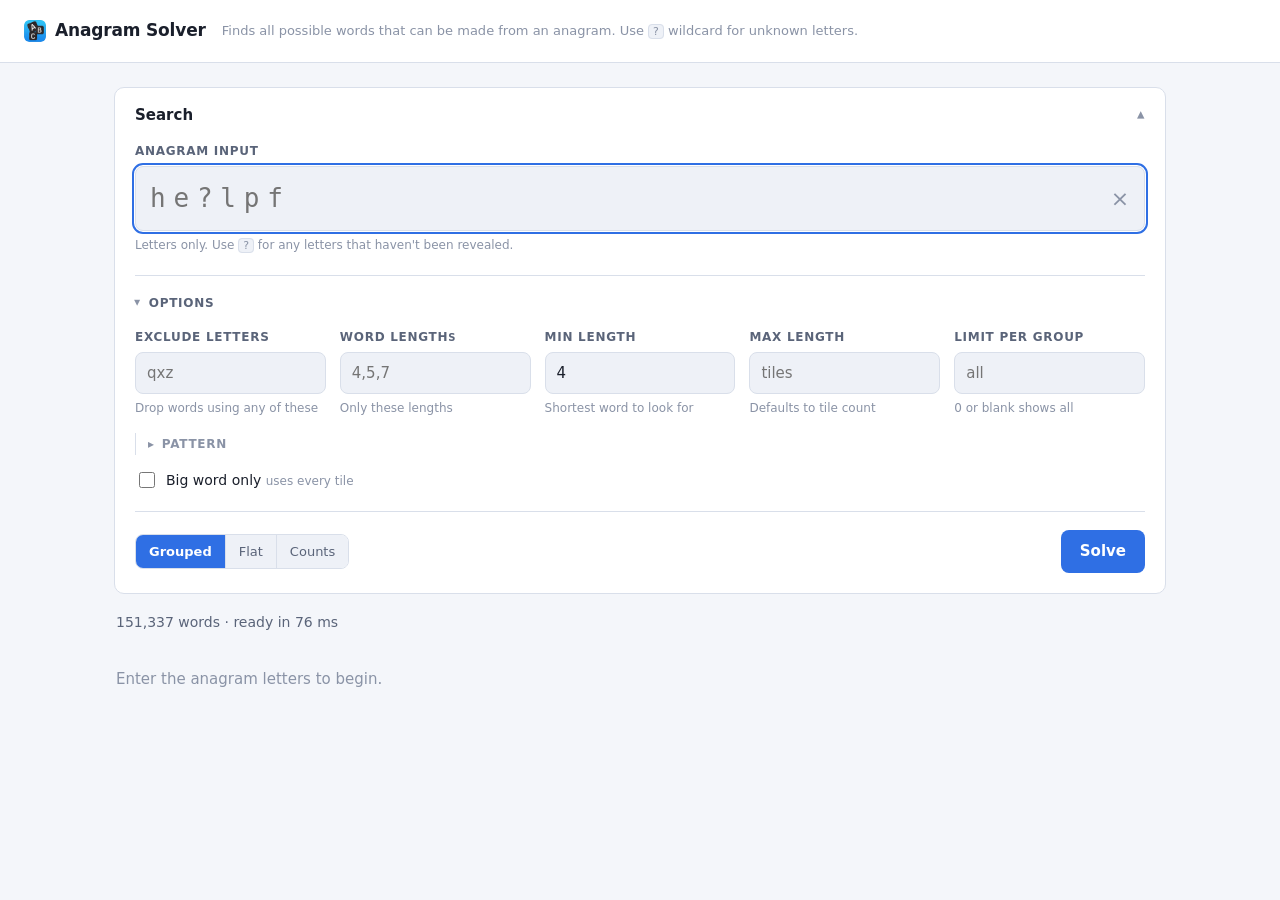
==== commit a167669c: "touch ups" ====
--- a/index.html
+++ b/index.html
@@ -201,13 +201,40 @@
 }
 
 .letters-field { display: block; margin-bottom: 20px; }
+.letters-field .field { position: relative; }
 #letters {
   font-family: ui-monospace, "Cascadia Mono", Consolas, monospace;
   font-size: 26px;
   letter-spacing: 0.3em;
   padding: 12px 14px;
+  /* room for the clear button, so long racks do not run under it */
+  padding-right: 52px;
   text-transform: lowercase;
 }
+
+/* Sits inside the field, vertically centred whatever the input's height. */
+.clearbtn {
+  position: absolute;
+  top: 50%;
+  right: 10px;
+  transform: translateY(-50%);
+  display: grid;
+  place-items: center;
+  width: 30px;
+  height: 30px;
+  padding: 0;
+  background: transparent;
+  border: 0;
+  border-radius: 7px;
+  color: var(--ink-faint);
+  font: inherit;
+  font-size: 22px;
+  line-height: 1;
+  letter-spacing: 0;
+  cursor: pointer;
+}
+.clearbtn:hover { background: var(--panel-2); color: var(--ink); }
+.clearbtn:active { transform: translateY(-50%) scale(0.92); }
 
 .controls {
   margin-top: 14px;
@@ -399,12 +426,16 @@
 
       <div class="panelbody">
 
-        <label class="letters-field">
-          <span class="label">Anagram Input</span>
-          <input id="letters" name="letters" type="text" inputmode="latin"
-                 placeholder="he?lpf" spellcheck="false" autofocus>
+        <div class="letters-field">
+          <label class="label" for="letters">Anagram Input</label>
+          <div class="field">
+            <input id="letters" name="letters" type="text" inputmode="latin"
+                   placeholder="he?lpf" spellcheck="false" autofocus>
+            <button type="button" id="clear" class="clearbtn"
+                    title="Clear" aria-label="Clear" hidden>&times;</button>
+          </div>
           <span class="hint">Letters only. Use <kbd>?</kbd> for any letters that haven't been revealed.</span>
-        </label>
+        </div>
 
         <details id="opts" open>
           <summary>Options</summary>
@@ -449,7 +480,7 @@
               <div class="ctl">
                 <input id="pattern" type="text" placeholder="..t..n"
                        aria-label="Pattern" spellcheck="false">
-                <span class="hint">Position filter, <kbd>.</kbd> = any letter</span>
+                <span class="hint">Position filter, <kbd>.</kbd> = any letter, <kbd>?</kbd> = wildcard</span>
               </div>
             </div>
           </details>
@@ -152049,6 +152080,14 @@
   schedule();
 });
 
+$("clear").addEventListener("click", () => {
+  letters.value = "";
+  $("clear").hidden = true;
+  letters.focus();
+  syncHead();
+  solve();
+});
+
 $("pattern").addEventListener("input", (e) => {
   e.target.value = e.target.value.toLowerCase().replace(/[^a-z.?]/g, "");
 });
@@ -152089,9 +152128,11 @@
 }
 
 /** Mirror the letters into the panel header, so a collapsed panel still shows
-    what is being solved. */
+    what is being solved. Also hides the clear button when there is nothing to
+    clear, since syncHead() already runs on every change to the field. */
 function syncHead() {
   const v = letters.value;
+  $("clear").hidden = !v;
   $("headRack").textContent = v ? [...v].join(" ") : "no letters yet";
 }
 
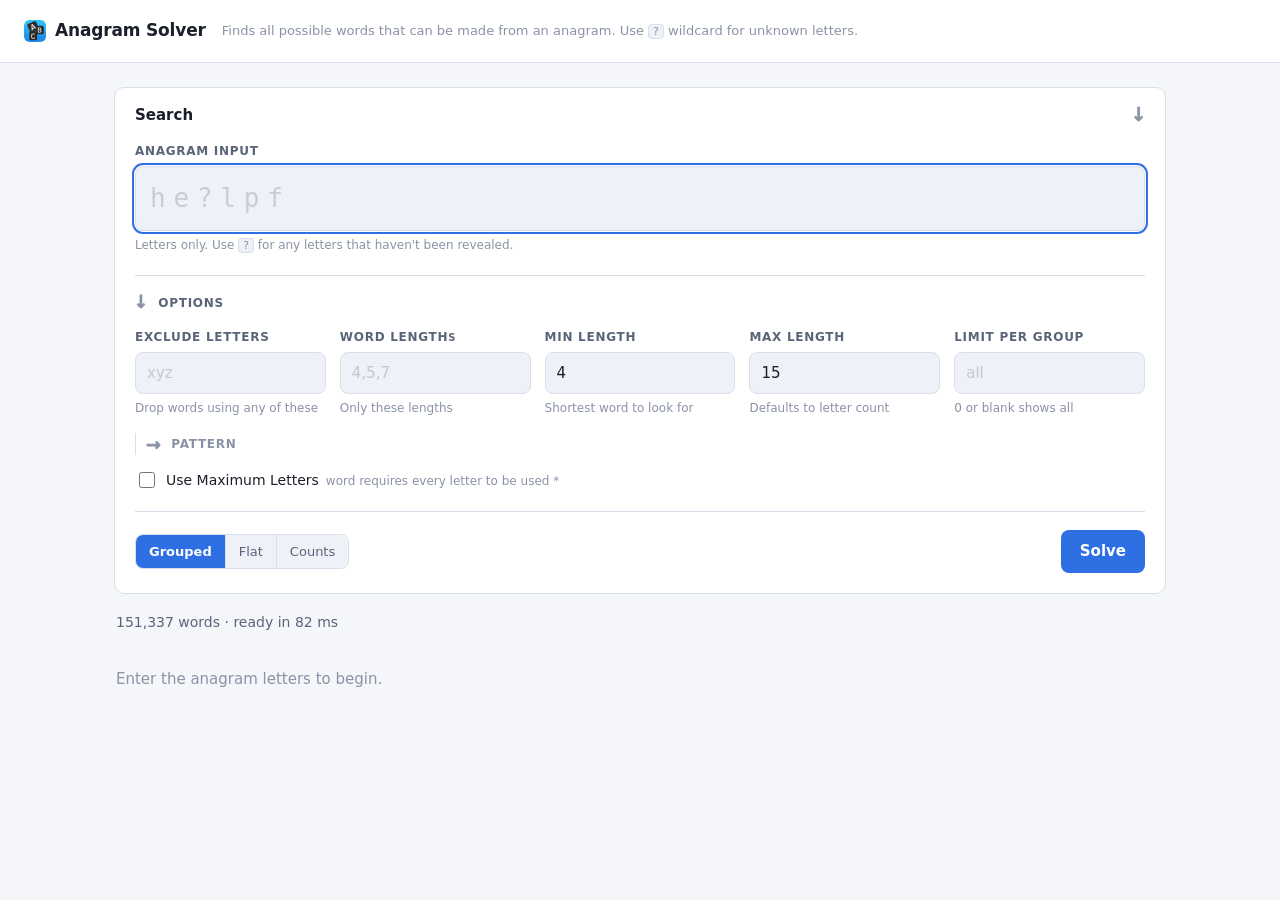
==== commit 7fd0173b: "added git attribute and hooks  to rebuild auto-compiled SPA webpage for Git pages deployment." ====
--- a/index.html
+++ b/index.html
@@ -1,10 +1,22 @@
 <!doctype html>
+<!--
+  GENERATED FILE -- DO NOT EDIT.
+
+  Built by build_standalone.py from:
+      web/index.html   markup        web/app.js     UI code
+      web/style.css    styles        web/solver.js  solver
+      ui.py            every label, hint and timing
+
+  Edit those, then run:  python build_standalone.py
+-->
+
 <html lang="en">
 <head>
 <meta charset="utf-8">
 <meta name="viewport" content="width=device-width, initial-scale=1">
 <title>Anagram Solver</title>
 <link rel="icon" type="image/png" href="[data-uri]">
+<link rel="apple-touch-icon" href="[data-uri]">
 <style>:root {
   --bg: #11131a;
   --panel: #181b24;
@@ -13,6 +25,10 @@
   --ink: #e6e9f0;
   --ink-dim: #9aa3b5;
   --ink-faint: #6b7489;
+  --placeholder: #4d5360;
+  --arrow-stroke: 0.5px;   /* how heavy the ↓ / → disclosure arrows read */
+  --arrow-long: 1.2;       /* stretch along the arrow's own axis */
+  --arrow-wide: 1.18;      /* and across it */
   --accent: #6ea8fe;
   --accent-ink: #0d1117;
   --wild: #f0b45e;
@@ -29,6 +45,7 @@
     --ink: #1a1f2b;
     --ink-dim: #5a6479;
     --ink-faint: #8a93a6;
+    --placeholder: #b0b6c4;
     --accent: #2f6fe4;
     --accent-ink: #ffffff;
     --wild: #a96a12;
@@ -36,6 +53,10 @@
 }
 
 * { box-sizing: border-box; }
+
+/* The hidden attribute loses to any author `display` rule -- .clearbtn is a
+   grid -- so toggling it would otherwise do nothing at all. */
+[hidden] { display: none !important; }
 
 body {
   margin: 0;
@@ -109,16 +130,23 @@
   overflow: hidden;
   text-overflow: ellipsis;
   white-space: nowrap;
+  margin-left: 1em;
 }
 #panel[open] > summary .rack { display: none; }
 #panel > summary .chev {
   margin-left: auto;
   display: inline-block;
   color: var(--ink-faint);
-  font-size: 15px;
+  font-size: 16px;
+  line-height: 1;
+  /* collapsed it points left, back at the summary; open it points down */
+  transform: rotate(90deg) scale(var(--arrow-wide), var(--arrow-long));
+  -webkit-text-stroke: var(--arrow-stroke) currentColor;
   transition: transform 0.18s;
 }
-#panel[open] > summary .chev { transform: rotate(180deg); }
+#panel[open] > summary .chev {
+  transform: scale(var(--arrow-wide), var(--arrow-long));
+}
 .panelbody { padding: 0 20px 20px; }
 
 /* Options section inside the panel. */
@@ -131,7 +159,7 @@
 .subopts > summary {
   display: flex;
   align-items: center;
-  gap: 7px;
+  gap: 10px;
   padding: 2px 0;
   font-size: 12px;
   font-weight: 600;
@@ -146,13 +174,20 @@
 .subopts > summary::-webkit-details-marker { display: none; }
 #opts > summary::before,
 .subopts > summary::before {
-  content: "\0025B8";
+  content: "\2193";   /* ↓ ; rotated to point right when collapsed */
   display: inline-block;
+  font-size: 15px;
+  line-height: 1;
   color: var(--ink-faint);
+  /* along the arrow's own axis, so it survives the rotation */
+  transform: rotate(-90deg) scale(var(--arrow-wide), var(--arrow-long));
+  -webkit-text-stroke: var(--arrow-stroke) currentColor;
   transition: transform 0.15s;
 }
 #opts[open] > summary::before,
-.subopts[open] > summary::before { transform: rotate(90deg); }
+.subopts[open] > summary::before {
+  transform: scale(var(--arrow-wide), var(--arrow-long));
+}
 
 /* Pattern lives in here: a second tier inside Options, indented a little
    so it reads as nested rather than as another top-level group. */
@@ -195,6 +230,15 @@
   padding: 9px 11px;
   font: inherit;
 }
+/* Nothing styled this before, so the placeholder sat at the browser default --
+   a mid grey close to the text you type over it. The opacity is set explicitly
+   rather than left alone: Firefox applies its own, so leaving it out makes the
+   two browsers disagree about how faint this is. */
+::placeholder { color: var(--placeholder); opacity: 0.7; }
+/* The anagram input is the one you look straight at, so its placeholder
+   sits a step further back than the options' do. */
+#letters::placeholder { opacity: 0.6; }
+
 input:focus, select:focus, button:focus-visible {
   outline: 2px solid var(--accent);
   outline-offset: 1px;
@@ -208,7 +252,7 @@
   letter-spacing: 0.3em;
   padding: 12px 14px;
   /* room for the clear button, so long racks do not run under it */
-  padding-right: 52px;
+  padding-right: 58px;
   text-transform: lowercase;
 }
 
@@ -220,19 +264,16 @@
   transform: translateY(-50%);
   display: grid;
   place-items: center;
-  width: 30px;
-  height: 30px;
+  width: 36px;
+  height: 36px;
   padding: 0;
   background: transparent;
   border: 0;
-  border-radius: 7px;
+  border-radius: 8px;
   color: var(--ink-faint);
-  font: inherit;
-  font-size: 22px;
-  line-height: 1;
-  letter-spacing: 0;
   cursor: pointer;
 }
+.clearbtn svg { display: block; width: 20px; height: 20px; }
 .clearbtn:hover { background: var(--panel-2); color: var(--ink); }
 .clearbtn:active { transform: translateY(-50%) scale(0.92); }
 
@@ -255,9 +296,24 @@
 }
 .spacer { flex: 1; }
 
+
 .toggle { display: flex; align-items: center; gap: 8px; cursor: pointer; font-size: 14px; }
 .toggle input { width: 16px; height: 16px; accent-color: var(--accent); }
-.toggle em { color: var(--ink-faint); font-style: normal; font-size: 12px; }
+/* Label and note are flex items, so a note that will not fit beside the label
+   drops to the next line whole rather than breaking across two. */
+.toggle > span {
+  display: flex;
+  flex-wrap: wrap;
+  align-items: baseline;
+  column-gap: 7px;
+  row-gap: 2px;
+}
+.toggle em {
+  color: var(--ink-faint);
+  font-style: normal;
+  font-size: 12px;
+  white-space: nowrap;
+}
 
 .seg { display: flex; border: 1px solid var(--line); border-radius: 8px; overflow: hidden; }
 .seg button {
@@ -311,11 +367,15 @@
 .group > summary .chev {
   flex: none;
   color: var(--ink-faint);
-  font-size: 15px;
+  font-size: 16px;
   line-height: 1;
+  transform: scale(var(--arrow-wide), var(--arrow-long));
+  -webkit-text-stroke: var(--arrow-stroke) currentColor;
   transition: transform 0.18s;
 }
-.group[open] > summary .chev { transform: rotate(180deg); }
+.group[open] > summary .chev {
+  transform: rotate(180deg) scale(var(--arrow-wide), var(--arrow-long));
+}
 .group > summary:hover .chev, .group > summary:hover b { color: var(--accent); }
 
 .words { display: flex; flex-wrap: wrap; gap: 6px; }
@@ -421,7 +481,7 @@
       <summary>
         <span>Search</span>
         <span class="rack" id="headRack"></span>
-        <span class="chev">&#9662;</span>
+        <span class="chev">&#8595;</span>
       </summary>
 
       <div class="panelbody">
@@ -432,7 +492,7 @@
             <input id="letters" name="letters" type="text" inputmode="latin"
                    placeholder="he?lpf" spellcheck="false" autofocus>
             <button type="button" id="clear" class="clearbtn"
-                    title="Clear" aria-label="Clear" hidden>&times;</button>
+                    title="Clear" aria-label="Clear" hidden><svg viewBox="0 0 24 24" aria-hidden="true" fill="none" stroke="currentColor" stroke-width="2.6" stroke-linecap="round"><path d="M6 6 L18 18 M18 6 L6 18"/></svg></button>
           </div>
           <span class="hint">Letters only. Use <kbd>?</kbd> for any letters that haven't been revealed.</span>
         </div>
@@ -444,7 +504,7 @@
 
             <label class="ctl">
               <span class="label">Exclude letters</span>
-              <input id="exclude" type="text" placeholder="qxz" spellcheck="false">
+              <input id="exclude" type="text" placeholder="xyz" spellcheck="false">
               <span class="hint">Drop words using any of these</span>
             </label>
 
@@ -456,14 +516,14 @@
 
             <label class="ctl" id="minWrap">
               <span class="label">Min length</span>
-              <input id="min" type="number" min="1" max="12" value="4">
+              <input id="min" type="number" min="1" max="15" value="4">
               <span class="hint">Shortest word to look for</span>
             </label>
 
             <label class="ctl" id="maxWrap">
               <span class="label">Max length</span>
-              <input id="max" type="number" min="1" max="12" placeholder="tiles">
-              <span class="hint">Defaults to tile count</span>
+              <input id="max" type="number" min="1" max="15" value="15" placeholder="letters">
+              <span class="hint">Defaults to letter count</span>
             </label>
 
             <label class="ctl">
@@ -488,7 +548,9 @@
           <div class="optsrow">
             <label class="toggle">
               <input type="checkbox" id="exact">
-              <span>Big word only <em>uses every tile</em></span>
+              <span>Use Maximum Letters 
+                <em>word requires every letter to be used *</em>
+              </span>
             </label>
           </div>
         </details>
@@ -152258,7 +152320,7 @@
       const h = document.createElement("summary");
       h.innerHTML = `<b>${g.length} letters</b> <i>${g.count.toLocaleString()}`
         + `${g.words.length < g.count ? `, showing ${g.words.length}` : ""}</i>`
-        + `<span class="rule"></span><span class="chev">&#9662;</span>`;
+        + `<span class="rule"></span><span class="chev">&#8595;</span>`;
 
       const box = document.createElement("div");
       box.className = "words";
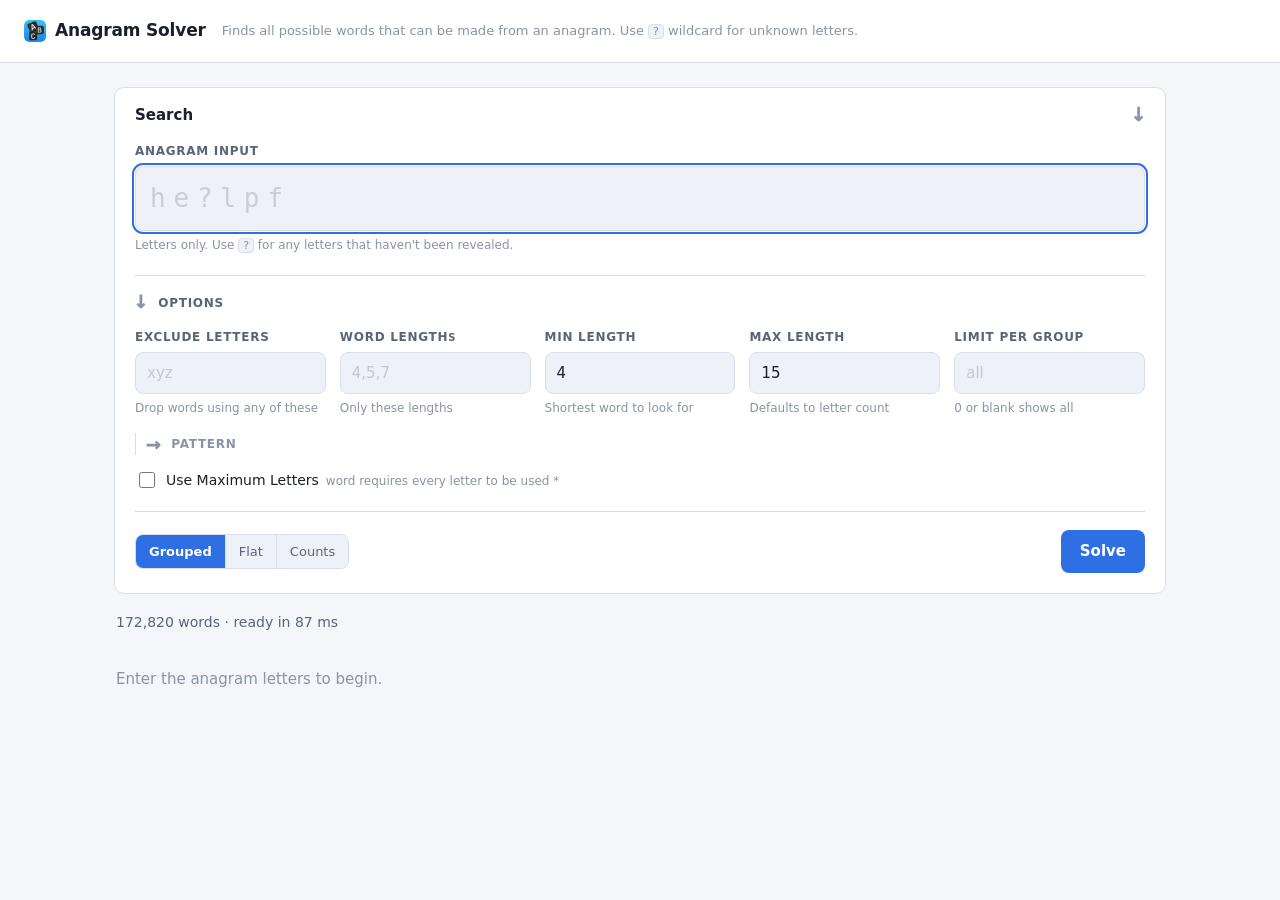
==== commit fd3cc34a: "added collapse/expand all buttons for results section(s). Updated README and some html styling, and " ====
--- a/index.html
+++ b/index.html
@@ -95,6 +95,30 @@
 .dict span { display: inline-block; }
 /* Same size and colour as the description beside the title. */
 .copyhint { margin: 10px 2px 0; }
+/* The hint keeps its place; the fold toggle sits out at the right margin,
+   on the same baseline, and wraps under it on a narrow screen. */
+.copyrow {
+  display: flex;
+  flex-wrap: wrap;
+  align-items: baseline;
+  justify-content: space-between;
+  column-gap: 16px;
+}
+.linkbtn {
+  margin: 10px 2px 0;
+  padding: 5px 10px;
+  background: var(--accent);
+  border: 1px solid transparent;
+  border-radius: 8px;
+  color: var(--accent-ink);
+  font: inherit;
+  font-size: 13px;
+  font-weight: 600;
+  cursor: pointer;
+  transition: filter 0.15s;
+}
+.linkbtn:hover, button[type=submit]:hover { filter: brightness(1.08); }
+.linkbtn:focus-visible { outline: 2px solid var(--accent); outline-offset: 3px; border-radius: 4px; }
 
 main { max-width: 1100px; margin: 0 auto; padding: 24px; }
 
@@ -336,7 +360,7 @@
   cursor: pointer;
   border: 1px solid var(--line);
 }
-button[type=submit] { background: var(--accent); color: var(--accent-ink); border-color: transparent; }
+button[type=submit] { background: var(--accent); color: var(--accent-ink); border-color: transparent; transition: filter 0.15s; }
 .seg button:hover:not(.on) { color: var(--ink); }
 
 .status { margin: 18px 2px 0; font-size: 14px; color: var(--ink-dim); min-height: 21px; }
@@ -571,16 +595,22 @@
   </form>
 
   <section id="status" class="status" aria-live="polite"></section>
-  <p class="dict copyhint" id="copyHint" hidden>Click any word to copy it to the clipboard.</p>
+  <div class="copyrow" id="copyRow" hidden>
+    <p class="dict copyhint" id="copyHint">Click any word to copy it to the clipboard.</p>
+    <button type="button" class="linkbtn" id="toggleAll" hidden>Collapse All</button>
+  </div>
   <section id="results" class="results"></section>
 </main>
 
 <div class="toasts" id="toasts" aria-live="polite" aria-atomic="true"></div>
 
-<script id="wl" type="text/plain">0aahed
+<script id="wl" type="text/plain">0aa
+2h
+3ed
 3ing
 3s
-2lii
+2l
+3ii
 5s
 3s
 2rdvark
@@ -590,9 +620,12 @@
 3gh
 3rgh
 6h
-2svogel
-8s
-1baca
+2s
+3vogel
+8s
+1b
+2a
+3ca
 5s
 4i
 4k
@@ -674,6 +707,7 @@
 :s
 9ing
 :on
+<s
 9or
 ;s
 2dicable
@@ -776,6 +810,7 @@
 3ogeneses
 9is
 7ic
+9ally
 8st
 :s
 4logical
@@ -837,10 +872,12 @@
 7or
 9s
 3ormal
-8ity
+8ities
+:y
 8ly
 8s
-2oard
+2o
+3ard
 3de
 5d
 5s
@@ -866,7 +903,9 @@
 5tion
 9ary
 9ism
+<s
 ;t
+<s
 9s
 4la
 6e
@@ -900,7 +939,9 @@
 5ed
 6r
 7s
-5ing
+5ifacient
+=s
+6ng
 6on
 8ist
 ;s
@@ -908,6 +949,7 @@
 6ve
 8ly
 8ness
+<es
 5s
 3s
 3ught
@@ -941,6 +983,7 @@
 6ve
 8ly
 8ness
+<es
 8s
 3eact
 7ed
@@ -979,7 +1022,8 @@
 6ly
 6ness
 :es
-2scess
+2s
+3cess
 7ed
 8s
 7ing
@@ -1017,6 +1061,9 @@
 6ing
 6ly
 6minded
+<ly
+<ness
+@es
 6s
 3inth
 7e
@@ -1025,6 +1072,7 @@
 3olute
 8ly
 8ness
+<es
 8r
 8s
 9t
@@ -1048,7 +1096,9 @@
 6ing
 4nant
 4rb
-6able
+6abilities
+<y
+8le
 7nce
 :s
 9ies
@@ -1070,8 +1120,12 @@
 7ion
 :s
 8ve
-9ity
+9ities
+;y
 3quatulate
+<d
+<s
+;ing
 3tain
 7ed
 8r
@@ -1080,6 +1134,8 @@
 7s
 4emious
 :ly
+:ness
+>es
 5ntion
 :s
 9us
@@ -1095,15 +1151,23 @@
 8able
 8ed
 :ly
+:ness
+>es
 9r
 :s
 9st
 8ing
 9on
+;al
+;ism
+>s
+=t
+>s
 ;s
 9ve
 8ly
 8ness
+<es
 8or
 :s
 8s
@@ -1114,6 +1178,7 @@
 5use
 8ly
 8ness
+<es
 8r
 8st
 7ities
@@ -1150,6 +1215,7 @@
 5ve
 7ly
 7ness
+;es
 3t
 4ilon
 8s
@@ -1167,7 +1233,8 @@
 6s
 2watt
 6s
-2ye
+2y
+3e
 4s
 3ing
 3s
@@ -1204,6 +1271,8 @@
 8s
 7s
 3nthi
+6ocephalan
+?s
 6us
 8es
 3pnia
@@ -1245,10 +1314,14 @@
 :d
 :s
 9ing
+<ly
 :on
+<s
 :ve
 9or
 ;s
+7ometer
+=s
 4nt
 6ed
 6ing
@@ -1263,8 +1336,13 @@
 :s
 9ing
 :on
+<s
 4pt
-6able
+6abilities
+<y
+8le
+:ness
+>es
 9y
 7nce
 :s
@@ -1279,6 +1357,8 @@
 8s
 6ing
 9ly
+9ness
+=es
 7ve
 6or
 8s
@@ -1288,7 +1368,11 @@
 8y
 6ed
 7s
-6ible
+6ibilities
+<y
+8le
+:ness
+>es
 9y
 7ng
 7on
@@ -1301,16 +1385,21 @@
 9se
 ;d
 ;s
+:ing
 9ze
 ;d
 ;s
+:ing
 8y
 3iaccatura
+<s
 4dence
 9s
 7t
 8al
 :ly
+:ness
+>es
 :s
 8ly
 8s
@@ -1339,10 +1428,15 @@
 9se
 ;d
 ;s
-9ze
+:ing
+9zation
+?s
+:e
 ;d
 ;r
-;s
+<s
+;s
+:ing
 5vities
 8y
 3olade
@@ -1350,9 +1444,22 @@
 4mmodate
 ;d
 ;s
+:ing
+=ly
+;on
+=al
+=ist
+@s
+=s
+;ve
+=ness
+Aes
 :or
+<s
 5panied
 :s
+9ment
+=s
 9st
 ;s
 8y
@@ -1360,9 +1467,14 @@
 6lice
 :s
 8sh
+:able
 :ed
 ;r
-;s
+<s
+;s
+:ing
+:ment
+>s
 4rd
 6ance
 :s
@@ -1375,6 +1487,7 @@
 9ly
 7on
 9ist
+<s
 9s
 6s
 4st
@@ -1382,14 +1495,22 @@
 6ing
 6s
 4uchement
+<s
 8ur
 :s
 5nt
-7able
+7abilities
+=y
+9le
+;ness
+?es
 :y
-8ncy
+8ncies
+:y
 9t
 :s
+;hip
+>s
 7ed
 7ing
 :s
@@ -1398,14 +1519,18 @@
 8ed
 8ing
 8ment
+<s
 8s
 6re
 8d
 8ment
+<s
 8s
 7ing
 3redit
 8able
+9tion
+=s
 8ed
 8ing
 8s
@@ -1429,12 +1554,21 @@
 3ulturate
 ;d
 ;s
+:ing
+;on
+=al
+=s
+;ve
 4mulate
 :d
 :s
 9ing
 :on
+<s
 :ve
+<ly
+<ness
+@es
 9or
 ;s
 4racies
@@ -1442,9 +1576,11 @@
 6te
 8ly
 8ness
+<es
 5sed
 8ly
 8ness
+<es
 6t
 4sal
 7s
@@ -1463,10 +1599,15 @@
 5ing
 8ly
 5tom
+8ation
+=s
 8ed
+:ness
+>es
 8ing
 8s
-2ed
+2e
+3d
 4ia
 6s
 3ldama
@@ -1506,11 +1647,14 @@
 :s
 5l
 6dehyde
+<s
 6s
 5mid
 8e
 9s
 8s
+7nophen
+=s
 5nilid
 :e
 ;s
@@ -1518,8 +1662,12 @@
 5te
 7d
 7s
+5zolamide
+=s
 4ic
-5fied
+5fication
+=s
+7ed
 8s
 6y
 7ing
@@ -1529,6 +1677,9 @@
 7s
 6ic
 7trile
+<s
+5phenetidin
+?s
 5se
 5us
 5xyl
@@ -1542,11 +1693,17 @@
 9on
 ;s
 9ve
+6choline
+=s
+>terase
+Ds
 6ene
 9s
 8ic
 6ic
 6s
+7alicylate
+@s
 2halasia
 9s
 3e
@@ -1575,20 +1732,26 @@
 4ote
 7s
 3lorhydria
+<s
 ;c
 3olia
 7s
 4ndrite
 :s
 9ic
+7oplasia
+>s
+<tic
 4o
 3romat
 8ic
+:ally
 9sm
 ;s
 9ze
 ;d
 ;s
+:ing
 8s
 6ic
 3y
@@ -1604,7 +1767,9 @@
 4head
 8s
 4ic
-5fied
+5fication
+=s
+7ed
 8r
 9s
 8s
@@ -1656,7 +1821,13 @@
 5s
 3nowledge
 ;d
-;s
+<ly
+;ment
+?s
+;s
+:ing
+:ment
+>s
 2linic
 2matic
 3e
@@ -1688,6 +1859,9 @@
 8s
 2quaint
 8ance
+<s
+=hip
+@s
 8ed
 8ing
 8s
@@ -1696,7 +1870,9 @@
 4iesce
 9d
 9nce
+<s
 :t
+;ly
 9s
 8ing
 5rable
@@ -1709,8 +1885,12 @@
 7s
 6ing
 5sition
+;al
 ;s
 9ve
+;ly
+;ness
+?es
 8or
 :s
 5t
@@ -1746,11 +1926,15 @@
 ;s
 4monies
 8ous
+;ly
+;ness
+?es
 7y
 4tarch
 9s
 3obat
 7ic
+9ally
 9s
 7s
 4centric
@@ -1776,6 +1960,7 @@
 4nic
 5ym
 7ic
+9ally
 7s
 4petal
 9ly
@@ -1802,7 +1987,10 @@
 8s
 5ic
 7s
-2ta
+5onitrile
+=s
+2t
+3a
 4bilities
 9y
 5le
@@ -1831,12 +2019,20 @@
 6meter
 ;s
 9ric
+;es
 :y
-7orphy
+7orphic
+<es
+;y
 7yces
 :te
+<s
+;ous
 9in
 ;s
+9oses
+;is
+:tic
 6n
 7s
 5s
@@ -1881,7 +2077,9 @@
 3ual
 6ities
 8y
-7ze
+7zation
+=s
+8e
 9d
 9s
 8ing
@@ -1911,6 +2109,8 @@
 ;s
 4uncture
 ;s
+:ist
+=s
 3tance
 8s
 4e
@@ -1933,7 +2133,8 @@
 4oin
 7s
 4s
-1dage
+1d
+2age
 5s
 4ial
 5o
@@ -1949,13 +2150,16 @@
 4site
 8s
 3pt
-5ability
+5abilities
+;y
 7le
 6tion
 :al
+<ly
 :s
 5ed
 7ness
+;es
 6r
 7s
 5ing
@@ -1964,13 +2168,15 @@
 6ve
 8ly
 8ness
+<es
 7ities
 9y
 5or
 7s
 5s
 3xial
-2dable
+2d
+3able
 4x
 5es
 3ed
@@ -2006,7 +2212,9 @@
 5s
 4ing
 3ress
-7able
+7abilities
+=y
+9le
 7ed
 8e
 9s
@@ -2040,7 +2248,15 @@
 7s
 5tis
 8es
-4oid
+4ocarcinoma
+>s
+>ta
+?ous
+5hypophyseal
+>s
+=ial
+>s
+5id
 7al
 7s
 5ma
@@ -2068,6 +2284,7 @@
 6te
 8ly
 8ness
+<es
 2here
 6d
 6nce
@@ -2087,12 +2304,14 @@
 6ve
 8ly
 8ness
+<es
 8s
 3ibit
 7ed
 7ing
 7s
 2iabatic
+9ally
 3eu
 5s
 5x
@@ -2138,6 +2357,7 @@
 :s
 9ing
 :on
+<s
 :ve
 9or
 ;s
@@ -2160,7 +2380,9 @@
 5or
 7s
 4st
-6able
+6abilities
+<y
+8le
 6ed
 7r
 8s
@@ -2182,16 +2404,35 @@
 4ss
 3easure
 9d
+9ment
+=s
 9s
 8ing
 4n
 3inister
 :ed
-:s
-8rant
+:ing
+:s
+8rable
+:nt
+<s
 :te
-4rability
+<d
+<s
+;ing
+<on
+>s
+<ve
+>ly
+;or
+=s
+;rices
+=x
+4rabilities
+;y
 7le
+9ness
+=es
 8y
 6l
 7s
@@ -2206,7 +2447,9 @@
 6s
 5ing
 8ly
-4ssible
+4ssibilities
+<y
+8le
 7on
 9s
 7ve
@@ -2232,7 +2475,9 @@
 :s
 9s
 8ing
+;ly
 8ment
+<s
 6tion
 :s
 7orily
@@ -2244,7 +2489,8 @@
 6l
 3oun
 6s
-2obe
+2o
+3be
 5like
 5s
 4o
@@ -2257,7 +2503,8 @@
 3nis
 6es
 3pt
-5ability
+5abilities
+;y
 7le
 5ed
 6e
@@ -2276,9 +2523,11 @@
 6ve
 8ly
 5s
-3rability
+3rabilities
+:y
 6le
 8ness
+<es
 7y
 5tion
 9s
@@ -2301,11 +2550,25 @@
 3wn
 3ze
 2renal
+7ectomies
+=zed
+<y
 7ine
 :s
 7s
 5ergic
+:ally
 5ochrome
+<s
+7ortical
+<osteroid
+Ds
+=trophic
+Cn
+Ds
+Aic
+Bn
+Cs
 3ift
 3oit
 6er
@@ -2313,7 +2576,8 @@
 6ly
 6ness
 :es
-2scititious
+2s
+3cititious
 4ript
 8s
 3orb
@@ -2349,6 +2613,7 @@
 :s
 9ing
 :on
+<s
 9or
 ;s
 7er
@@ -2375,6 +2640,7 @@
 9on
 ;s
 9ve
+;ly
 3nc
 5ate
 5ous
@@ -2390,6 +2656,9 @@
 5tage
 9d
 9ous
+<ly
+<ness
+@es
 9s
 8ing
 3ect
@@ -2404,6 +2673,7 @@
 :l
 :s
 9ous
+<ly
 7ve
 9s
 6s
@@ -2412,13 +2682,21 @@
 9r
 :s
 9s
-:s
+:ome
+=ness
+Aes
+:s
+;es
 8ing
 9sm
 ;s
 :t
+;ic
 ;s
 8ous
+;ly
+;ness
+?es
 4rb
 6ial
 9ly
@@ -2426,12 +2704,16 @@
 6s
 5sarial
 9es
+9ness
+=es
 8y
 7tive
+;ly
 ;s
 6e
 7ly
 7ness
+;es
 6ities
 8y
 5t
@@ -2445,6 +2727,8 @@
 6ing
 7se
 9d
+9ment
+=s
 9r
 :s
 9s
@@ -2452,6 +2736,8 @@
 ;s
 7ze
 9d
+9ment
+=s
 9s
 8ing
 6orial
@@ -2459,8 +2745,11 @@
 6s
 3ice
 6s
-4sability
+4sabilities
+;y
 7le
+9ness
+=es
 8y
 5e
 6d
@@ -2495,11 +2784,13 @@
 7c
 3ta
 4um
-2ze
+2z
+3e
 4s
 3uki
 6s
-1ecia
+1e
+2cia
 5l
 4dia
 7l
@@ -2560,7 +2851,9 @@
 6c
 7ally
 7s
-6ology
+6ological
+;es
+:y
 7ses
 8is
 6um
@@ -2573,11 +2866,18 @@
 5uct
 8s
 5ynamic
+;al
+=ly
+;ist
+>s
 ;s
 7e
 8s
 4elastic
+;ities
+=y
 5mbolism
+<s
 4foil
 8s
 4gel
@@ -2593,13 +2893,16 @@
 5ogies
 7y
 4magnetic
-5edical
+5echanics
+6dical
 9ine
+<s
 6ter
 9s
 4naut
 8ic
 :al
+<ly
 :s
 8s
 5omer
@@ -2615,7 +2918,9 @@
 4sat
 7s
 5ol
-7ize
+7ization
+>s
+9e
 :d
 :s
 9ing
@@ -2625,6 +2930,8 @@
 5tat
 8ics
 8s
+4thermodynamic
+As
 3ugo
 6s
 3y
@@ -2632,9 +2939,15 @@
 8s
 7ic
 9al
+;ly
 9ian
+<s
 :sm
+<s
 :ze
+<d
+<s
+;ing
 9s
 4ival
 7te
@@ -2653,7 +2966,8 @@
 2eard
 5ed
 3brile
-2fabilities
+2f
+3abilities
 9y
 5le
 6y
@@ -2662,26 +2976,37 @@
 7s
 6s
 3ect
-6able
+6abilities
+<y
+8le
 7tion
 ;s
 6ed
 8ly
 8ness
+<es
 7r
 8s
 6ing
 9ly
 7on
 9al
+;ly
 :te
+<ly
 9ed
+9less
 9s
 7ve
 9ly
-8ity
+8ities
+:y
 6less
-6s
+:ness
+>es
+6s
+4npinscher
+=s
 4rent
 8ly
 8s
@@ -2717,6 +3042,7 @@
 7tion
 ;s
 9ve
+;ly
 ;s
 6ed
 7r
@@ -2756,12 +3082,16 @@
 5x
 6es
 3ord
-6able
+6abilities
+<y
+8le
 9y
 6ed
 6ing
 6s
 5est
+8ation
+=s
 8ed
 8ing
 8s
@@ -2802,6 +3132,7 @@
 3utter
 2oot
 3re
+5mentioned
 5said
 5thought
 3ul
@@ -2811,7 +3142,8 @@
 4sh
 3it
 5s
-2ter
+2t
+3er
 5birth
 :s
 6urner
@@ -2848,6 +3180,7 @@
 :s
 7x
 6hought
+<s
 6ime
 9s
 5ward
@@ -2859,7 +3192,9 @@
 3most
 3osa
 6s
-1gain
+1g
+2a
+3in
 5st
 3lloch
 8s
@@ -2870,7 +3205,11 @@
 4ete
 7s
 4ic
-4ospermy
+4maglobulinemia
+Bs
+Ac
+4ospermies
+:y
 5us
 3pae
 5i
@@ -2895,7 +3234,8 @@
 3ve
 5s
 3ze
-2ed
+2e
+3d
 4ly
 4ness
 8es
@@ -2909,6 +3249,7 @@
 3less
 7ly
 7ness
+;es
 4ong
 3ncies
 5y
@@ -2947,16 +3288,30 @@
 5s
 3ie
 5s
+4ornamento
+=s
 3lomerate
 ;d
 ;s
-4utinable
+:ing
+;on
+=s
+;ve
+4utinabilities
+>y
+:le
 9te
 ;d
 ;s
+:ing
+;on
+=s
+;ve
 8in
 :s
 8ogen
+<ic
+<s
 3radation
 ;s
 6e
@@ -2969,6 +3324,8 @@
 9ing
 8ze
 :d
+:ment
+>s
 :r
 ;s
 :s
@@ -2982,11 +3339,15 @@
 4egate
 9d
 9ly
+9ness
+=es
 9s
 8ing
 9on
+;al
 ;s
 9ve
+;ly
 5ss
 7ed
 8s
@@ -2995,13 +3356,17 @@
 :s
 8ve
 :ly
-9ity
+:ness
+>es
+9ities
+;y
 7or
 9s
 4ieve
 8d
 9ly
 8ment
+<s
 8s
 7ing
 4o
@@ -3080,7 +3445,8 @@
 8ism
 ;s
 8s
-2og
+2o
+3g
 3n
 4al
 4e
@@ -3093,6 +3459,7 @@
 6ing
 6t
 7ic
+9ally
 7s
 5ze
 7d
@@ -3121,6 +3488,9 @@
 5fe
 7s
 4nulocyte
+<s
+;oses
+=is
 4pha
 6ia
 8s
@@ -3131,8 +3501,11 @@
 8s
 4vic
 3ee
-5ability
+5abilities
+;y
 7le
+9ness
+=es
 8y
 5d
 5ing
@@ -3144,18 +3517,31 @@
 3ia
 5s
 4business
+<es
+<man
+=en
 4chemical
+<s
 5ultural
+<ist
+?s
+<ly
 :e
 ;s
+:ist
+=s
 4monies
 7y
 3ochemical
+<s
 4forester
-:ry
+<s
+:ries
+;y
 4logies
 7y
 4nomic
+9ally
 8es
 8st
 :s
@@ -3170,7 +3556,9 @@
 8s
 3ish
 6ly
-1hchoo
+1h
+2a
+2choo
 2ead
 3m
 2imsa
@@ -3182,8 +3570,10 @@
 3rse
 3y
 2ull
-1iblins
-2de
+1i
+2blins
+2d
+3e
 4d
 4r
 5s
@@ -3206,7 +3596,8 @@
 ;s
 2kido
 6s
-2lanthus
+2l
+3anthus
 9es
 3ed
 4ron
@@ -3220,7 +3611,9 @@
 8obe
 ;s
 :ia
-2med
+<s
+2m
+3ed
 4r
 5s
 3ful
@@ -3229,13 +3622,16 @@
 3less
 7ly
 7ness
+;es
 3s
-2ns
+2n
+3s
 4ell
 7s
 2oli
 5s
-2rboat
+2r
+3boat
 7s
 5rne
 5und
@@ -3279,6 +3675,7 @@
 8s
 5eight
 :ed
+:ing
 :s
 3glow
 7s
@@ -3296,6 +3693,7 @@
 6s
 3less
 7ness
+;es
 4ift
 7ed
 7ing
@@ -3343,6 +3741,7 @@
 7s
 4ick
 7ness
+;es
 4pace
 8s
 5eed
@@ -3359,6 +3758,7 @@
 5s
 4ight
 8ness
+<es
 5me
 7s
 5ng
@@ -3373,14 +3773,18 @@
 6en
 5rthier
 :st
+9ness
+=es
 8y
 3y
-2sle
+2s
+3le
 5d
 5s
 5way
 8s
-2tch
+2t
+3ch
 5bone
 9s
 5es
@@ -3405,7 +3809,9 @@
 3n
 2vavit
 7s
-1labaster
+1l
+2a
+3baster
 9s
 7rine
 3ck
@@ -3458,7 +3864,8 @@
 5s
 4ion
 7s
-2ba
+2b
+3a
 4core
 8s
 4s
@@ -3522,6 +3929,7 @@
 7es
 7st
 9ic
+;al
 9s
 7ze
 9d
@@ -3535,6 +3943,7 @@
 5s
 3ohol
 7ic
+9ally
 9s
 8sm
 :s
@@ -3560,14 +3969,18 @@
 5ase
 8s
 5ization
+<s
 5s
 4se
 6s
 5terone
 ;s
+:ism
+=s
 3rin
 6s
-2eatoric
+2e
+3atoric
 7y
 3c
 4s
@@ -3641,6 +4054,7 @@
 4s
 3ebra
 7ic
+9ally
 8st
 :s
 7s
@@ -3671,6 +4085,7 @@
 8s
 6thm
 9ic
+;ally
 9s
 5s
 3um
@@ -3689,7 +4104,8 @@
 7s
 6s
 3en
-5ability
+5abilities
+;y
 7le
 6ge
 8s
@@ -3740,6 +4156,7 @@
 3ment
 7ary
 8tion
+<s
 7ed
 7ing
 7s
@@ -3789,12 +4206,15 @@
 8ing
 6meter
 ;s
-9ry
+9ries
+:y
 6n
 7e
 7ities
 9y
-8ze
+8zation
+>s
+9e
 :d
 :s
 9ing
@@ -3839,7 +4259,8 @@
 5s
 4ne
 6s
-2lanite
+2l
+3anite
 8s
 5toic
 8des
@@ -3868,6 +4289,9 @@
 8t
 6ng
 5orical
+;ly
+;ness
+?es
 8es
 8se
 :d
@@ -3875,7 +4299,9 @@
 9ing
 9t
 :s
-8ze
+8zation
+>s
+9e
 :d
 :r
 ;s
@@ -3892,8 +4318,12 @@
 6sm
 8s
 5omorph
+;ic
+<sm
+>s
 ;s
 6pathic
+;es
 :y
 5uia
 8s
@@ -3901,6 +4331,8 @@
 9s
 4rgen
 8ic
+:ities
+<y
 8s
 6ic
 7es
@@ -3940,10 +4372,13 @@
 :s
 9ing
 :on
+<s
 :ve
+<ly
 4um
 6s
-3oantibody
+3oantibodies
+;y
 8gen
 ;s
 4bar
@@ -3983,6 +4418,7 @@
 5orph
 9ic
 :sm
+<s
 9s
 4nge
 7s
@@ -3991,6 +4427,7 @@
 4path
 8s
 7ric
+:ally
 9es
 8y
 5hane
@@ -3998,14 +4435,23 @@
 6one
 9s
 8ic
+5olyploid
+=ies
+=s
+=y
 5urinol
 ;s
 4saurus
 :es
 5teric
+:ally
 9es
 8y
 4t
+5etraploid
+>ies
+>s
+>y
 5ment
 9s
 5rope
@@ -4023,6 +4469,7 @@
 5ype
 8s
 7ic
+9ally
 8es
 7y
 4ver
@@ -4067,6 +4514,7 @@
 6ve
 8ly
 8ness
+<es
 4via
 7l
 8s
@@ -4098,6 +4546,7 @@
 7s
 4s
 3ightiness
+<es
 7y
 3ner
 6s
@@ -4155,7 +4604,8 @@
 7c
 3ud
 3w
-2paca
+2p
+3aca
 6s
 3englow
 9s
@@ -4168,14 +4618,22 @@
 8ed
 8ic
 :al
+<ly
 9ng
-9ze
+9zation
+?s
+:e
 ;d
 ;r
-;s
+<s
+;s
+:ing
 8s
 5meric
 5numeric
+<al
+>ly
+<s
 5s
 4orn
 7s
@@ -4193,17 +4651,20 @@
 3s
 2ready
 3ight
-2sike
+2s
+3ike
 6s
 3o
-2tar
+2t
+3ar
 5piece
 :s
 5s
 4zimuth
 :s
 3er
-5ability
+5abilities
+;y
 7le
 8y
 6nt
@@ -4228,6 +4689,9 @@
 9on
 ;s
 9ve
+;ly
+;ness
+?es
 ;s
 8or
 :s
@@ -4265,6 +4729,7 @@
 8s
 7t
 8ic
+:ally
 8s
 3s
 2udel
@@ -4287,7 +4752,9 @@
 9d
 9s
 8ing
-6ous
+6osilicate
+?s
+7us
 6s
 6um
 8s
@@ -4311,7 +4778,9 @@
 5s
 2yssum
 7s
-1madavat
+1m
+2a
+3davat
 8s
 4ou
 6s
@@ -4324,6 +4793,7 @@
 :s
 9ing
 :on
+<s
 9or
 ;s
 7s
@@ -4359,12 +4829,15 @@
 3teur
 7ish
 :ly
+:ness
+>es
 9m
 :s
 7s
 4ive
 7ly
 7ness
+;es
 4ol
 6s
 5ry
@@ -4392,8 +4865,12 @@
 6s
 5y
 4ssador
-:s
+:ial
+:s
+;hip
+>s
 8ress
+<es
 3eer
 6s
 4r
@@ -4410,7 +4887,10 @@
 5y
 3iance
 8s
-4dextrous
+4dexterities
+<y
+8rous
+<ly
 4ence
 8s
 6t
@@ -4419,7 +4899,11 @@
 8y
 6ous
 9ly
+9ness
+=es
 4sexual
+:ities
+<y
 :s
 4t
 5ion
@@ -4429,6 +4913,8 @@
 8s
 7us
 9ly
+9ness
+=es
 5s
 4valence
 ;s
@@ -4519,6 +5005,7 @@
 :s
 9ing
 :on
+<s
 :ve
 9or
 ;s
@@ -4526,7 +5013,8 @@
 4oblast
 :s
 3n
-4ability
+4abilities
+:y
 6le
 7y
 4d
@@ -4569,18 +5057,22 @@
 4ropia
 9s
 8c
-2ia
+2i
+3a
 4bilities
 9y
 5le
 7ness
+;es
 6y
 4ntus
 8es
 4s
-3cability
+3cabilities
+:y
 6le
 8ness
+<es
 7y
 4e
 5s
@@ -4620,10 +5112,18 @@
 5ties
 6y
 4o
-5pterin
+5aciduria
+=s
+5peptidase
+>s
+6hylline
+=s
+6terin
 ;s
 6yrine
 ;s
+5transferase
+@s
 4s
 3r
 4ate
@@ -4636,7 +5136,9 @@
 6is
 5tic
 8ally
-4role
+4riptyline
+=s
+5ole
 8s
 4y
 2meter
@@ -4661,7 +5163,9 @@
 9on
 ;s
 6c
-6fied
+6fication
+>s
+8ed
 9s
 7y
 8ing
@@ -4689,7 +5193,9 @@
 7ing
 3ia
 4c
-4on
+4ocenteses
+;is
+5n
 6ic
 6s
 5te
@@ -4734,8 +5240,11 @@
 5us
 7ly
 7ness
+;es
 4phous
 9ly
+9ness
+=es
 4t
 5ise
 8d
@@ -4743,6 +5252,7 @@
 7ing
 6zable
 8tion
+<s
 7e
 8d
 8s
@@ -4761,7 +5271,8 @@
 ;s
 4ycillin
 ;s
-2perage
+2p
+3erage
 8s
 5e
 6s
@@ -4775,19 +5286,26 @@
 9s
 7ous
 :ly
+:ness
+>es
 6ole
 9s
 8ies
 9te
 ;s
-8ogy
+8ogies
+:y
 8y
 6rach
 :ic
 :s
 5ctyonic
+;es
 :y
 5diploid
+<ies
+<s
+<y
 5macer
 :s
 6ixes
@@ -4800,14 +5318,21 @@
 :s
 9ic
 6loid
+:ies
 :s
 :y
 6od
 8s
+6rostyle
+=s
 5sbaena
 ;s
 :ic
 5theater
+<s
+:ric
+=al
+?ly
 4ora
 7e
 7l
@@ -4824,7 +5349,9 @@
 8es
 4idyne
 9s
-5fied
+5fication
+=s
+7ed
 8r
 9s
 8s
@@ -4860,7 +5387,8 @@
 6k
 7s
 6s
-2uck
+2u
+3ck
 5s
 3let
 6s
@@ -4879,6 +5407,7 @@
 5ng
 7ly
 7ness
+;es
 5ve
 2ygdala
 8e
@@ -4902,6 +5431,7 @@
 5id
 7oses
 9is
+;es
 7s
 5lytic
 5pectin
@@ -4917,7 +5447,9 @@
 6s
 3otonia
 9s
-1nabaena
+1n
+2a
+3baena
 8s
 5ptism
 :s
@@ -4933,10 +5465,14 @@
 3chronic
 9sm
 ;s
+:tic
+=ally
 8ous
+;ly
 4litic
 4olutha
 9ic
+;ally
 9on
 ;s
 5nda
@@ -4956,6 +5492,7 @@
 4robe
 8s
 7ic
+9ally
 8oses
 :is
 4sthesia
@@ -4978,6 +5515,14 @@
 6y
 4ram
 7matic
+<al
+>ly
+;zation
+As
+<e
+=d
+=s
+<ing
 8ed
 8ing
 7s
@@ -5018,12 +5563,17 @@
 8ing
 6ous
 9ly
+9ness
+=es
 6s
 6ue
 8s
 6y
 4phabet
 :ic
+<s
+;sm
+=s
 :s
 4ysand
 9s
@@ -5039,9 +5589,12 @@
 5tic
 8al
 :ly
-8ity
-8s
-5zable
+8ities
+:y
+8s
+5zabilities
+<y
+8le
 7tion
 ;s
 6e
@@ -5069,8 +5622,13 @@
 7a
 8s
 7ic
-7s
+9ally
+7s
+5rodisiac
+=s
 5ylactic
+<ally
+:oid
 8xes
 9is
 4lasia
@@ -5111,6 +5669,9 @@
 8s
 8ta
 9ize
+<d
+<s
+;ing
 4omic
 8al
 :ly
@@ -5153,11 +5714,13 @@
 7te
 9s
 8ic
+:ally
 6less
 6man
 7en
 6people
 8rson
+<s
 6s
 6woman
 9en
@@ -5176,6 +5739,7 @@
 8st
 7ly
 7ness
+;es
 7ries
 8y
 7s
@@ -5192,7 +5756,10 @@
 5oid
 3ress
 7es
-2dalusite
+3ylostomiases
+=is
+2d
+3alusite
 :s
 4nte
 7s
@@ -5208,6 +5775,7 @@
 3ouille
 9s
 9tte
+<s
 3radite
 9s
 4ocentric
@@ -5229,8 +5797,10 @@
 5meda
 9s
 5sterone
+<s
 3s
-2ear
+2e
+3ar
 5ed
 5ing
 5s
@@ -5239,17 +5809,21 @@
 :s
 8l
 9ism
+<s
 ;t
+<s
 9ly
 7e
 8s
 7ic
 9al
+;ly
 8st
 :s
 4hoic
 3lastic
-9ity
+9ities
+;y
 4e
 5d
 5s
@@ -5270,6 +5844,7 @@
 5ses
 6is
 3ncephalic
+;es
 :y
 4st
 4t
@@ -5283,13 +5858,19 @@
 3s
 4thesia
 :s
+9ologies
+>st
+@s
+=y
 7tic
+:ally
 :s
 9st
 ;s
 9ze
 ;d
 ;s
+:ing
 5ri
 6ous
 6us
@@ -5310,7 +5891,9 @@
 8al
 8s
 3w
-2fractuous
+2fractuosities
+<y
+9us
 2ga
 4kok
 7s
@@ -5331,6 +5914,7 @@
 6ng
 5ologies
 :st
+<s
 9y
 5s
 5us
@@ -5346,19 +5930,25 @@
 6s
 5ose
 6us
-4ogeneses
+4ocardiographic
+Aes
+@y
+5geneses
 :is
 8ic
 6ram
 9s
 8phic
+;es
 :y
 5ma
 7s
 7ta
 8ous
-5plasty
+5plasties
+:y
 5sperm
+:ous
 :s
 5tensin
 ;s
@@ -5382,7 +5972,9 @@
 8ing
 8m
 9s
-7ze
+7zation
+=s
+8e
 9d
 9s
 8ing
@@ -5428,7 +6020,8 @@
 7te
 9s
 6ous
-2il
+2i
+3l
 4e
 4in
 6ctus
@@ -5442,8 +6035,11 @@
 6y
 4s
 3ma
-5dvert
+5dversion
+=s
+9t
 :ed
+:ing
 :s
 5l
 6cula
@@ -5458,7 +6054,9 @@
 8tic
 7ties
 8y
-7ze
+7zation
+=s
+8e
 9d
 9s
 8ing
@@ -5471,6 +6069,7 @@
 8ly
 7ly
 7ness
+;es
 7r
 8s
 7s
@@ -5512,9 +6111,14 @@
 8y
 5le
 7s
+5metropia
+=s
+<c
 5tropic
+;ally
 :es
 :sm
+<s
 9y
 2kerite
 8s
@@ -5535,11 +6139,14 @@
 3ylosaur
 :s
 :us
+<es
 7e
 8d
 8s
 7ing
 8s
+7tomiases
+=is
 6tic
 2lace
 6s
@@ -5571,6 +6178,8 @@
 4x
 5ation
 :al
+:ist
+=s
 :s
 5e
 6d
@@ -5581,10 +6190,12 @@
 :s
 9ing
 :on
+<s
 9or
 ;s
 ;y
-4versary
+4versaries
+:y
 3otate
 8d
 8s
@@ -5597,6 +6208,7 @@
 4unce
 8d
 8ment
+<s
 8r
 9s
 8s
@@ -5642,6 +6254,7 @@
 :s
 9ing
 :on
+<s
 9or
 ;s
 ;y
@@ -5677,6 +6290,8 @@
 3malies
 6ous
 9ly
+9ness
+=es
 6y
 4ic
 5e
@@ -5688,6 +6303,8 @@
 8y
 6ous
 9ly
+9ness
+=es
 6s
 3opsia
 8s
@@ -5744,7 +6361,8 @@
 8s
 6ing
 6s
-2ta
+2t
+3a
 4cid
 7s
 4e
@@ -5752,6 +6370,7 @@
 :s
 9t
 :ic
+<ally
 :s
 8ze
 :d
@@ -5790,6 +6409,7 @@
 8s
 7ing
 5iluvian
+<s
 4ed
 4fix
 7a
@@ -5815,6 +6435,10 @@
 9um
 ;s
 7ult
+:ima
+=s
+=te
+?s
 :s
 4rior
 8ly
@@ -5834,6 +6458,7 @@
 7x
 8es
 6mintic
+<s
 5m
 6ed
 6ia
@@ -5866,9 +6491,13 @@
 9ze
 ;d
 ;r
-;s
+<s
+;s
+:ing
 8y
 5philous
+7yllite
+=s
 5zoan
 9s
 4racene
@@ -5880,50 +6509,124 @@
 7nose
 ;s
 6nilate
+<s
+6quinone
+=s
 6x
 5opic
 9al
-7oid
-:s
-8logy
+7ocentric
+?ally
+?ities
+Ay
+>sm
+@s
+8genic
+8id
+:s
+8logical
+?ly
+<es
+<st
+>s
+;y
+8metric
+=es
+<y
+9orph
+=ic
+?ally
+>sm
+@s
+?t
+@s
+>zation
+Ds
+?e
+@d
+@s
+?ing
+=s
+8pathism
+?s
+9hagi
+=es
+<ous
+<us
+<y
+8sophies
+<y
 4urium
 9s
 3i
 4abortion
+<ist
+?s
 5cademic
-5ging
+<s
+5dministration
+5ggression
+6ing
 5ir
 7craft
+<s
 5lcohol
+;ism
+>s
 6ien
+6lergenic
+>s
 5nemia
 6xiety
+5partheid
+=s
+6hrodisiac
+?s
 5r
 6in
 8s
-6s
-5sthma
+7stocratic
+6rhythmic
+>s
+6s
+6thritic
+=s
+<s
+5ssimilation
+@s
+6thma
 5tom
 8s
-5uxin
+5uthoritarian
+Aism
+Ds
+<y
+6xin
 9s
 4backlash
+7terial
+=s
 6ryon
 :s
 5ias
+6llboard
 6oses
 8is
 7tic
+:ally
 :s
 5lack
 9ism
+<s
 5odies
 7y
 6ss
+6urgeois
 6ycott
 ;s
 5ug
-6rglar
+6reaucratic
+7glar
 ;y
 6siness
 9g
@@ -5931,19 +6634,37 @@
 5aking
 6lly
 6ncer
+6pitalism
+>s
+=t
+>s
 6r
+7cinogen
+>ic
+>s
 7ies
 6talyst
+<s
 7hode
 ;s
-5hurch
-5ipant
-:s
-8te
+5ellulite
+6nsorship
+5holesterol
+8inergic
+?s
+;sterase
+Bs
+6urch
+5igarette
+6pant
+:s
+8table
+9e
 :d
 :s
 9ing
 :on
+<s
 9or
 ;s
 ;y
@@ -5952,20 +6673,64 @@
 6ed
 6ing
 6s
-5lerical
-6imax
+5lassical
+6erical
+<ism
+?s
+>t
+?s
+<s
+6imactic
+=al
+?ly
+9x
 :es
 7nal
 8e
 9s
 8g
-6otting
+6ockwise
+7tting
 6y
-5odon
+5oagulant
+=s
+6don
 9s
 6ld
+7lision
 7onial
-6nsumer
+<ism
+?s
+>t
+?s
+<s
+6mmercial
+>ism
+As
+8unism
+=s
+<t
+=s
+7petitive
+6nglomerate
+7servation
+@ist
+Cs
+@s
+8umer
+<s
+7ventional
+8ulsant
+>s
+;ive
+>s
+6rporate
+7rosion
+;ve
+=s
+8uption
+>s
+6unterfeiting
 5rack
 6eative
 6ime
@@ -5977,8 +6742,23 @@
 ;s
 :ic
 4dandruff
+5efamation
+6mocratic
+6pressant
+>s
+;ion
+>s
+6rivative
+>s
+6segregation
+8rtification
+7iccant
+=s
+6velopment
 5iabetic
+7rrheal
 6lution
+6scrimination
 5ogmatic
 6ra
 6tal
@@ -5989,10 +6769,14 @@
 7ing
 5raft
 6omic
+:ally
 6ug
 5umping
 4economic
+5ducational
+5galitarian
 5lectron
+<s
 6ite
 9s
 8ism
@@ -6003,31 +6787,62 @@
 :s
 5ntropic
 5pilepsy
+:tic
+=s
 5rotic
-5strogen
+5stablishment
+7rogen
+<s
+5volution
+=ary
+=ism
+@s
+?t
+@s
 4family
 6scism
 ;s
 :t
 ;s
 7hion
+;able
 ;s
 6t
 7igue
-5emale
+5ederalist
+>s
+6male
 7inine
 :sm
+<s
 ;t
+<s
+6rromagnet
+?ic
+Aally
+@sm
+Bs
+?s
+7tility
+5ilibuster
+>s
 5lu
+7oridationist
+Cs
 5oam
 8ing
 6gging
-6reign
+6reclosure
+8ign
+;er
+7malist
+=s
 6uling
 5raud
 6eeze
 :s
 6iction
+<s
 5ungal
 :s
 6r
@@ -6037,26 +6852,47 @@
 7e
 8s
 7ic
-9ity
+9ally
+9ities
+;y
 7s
 5lare
 6obulin
-5ravity
+<s
+5overnment
+5ravities
+:y
 6owth
-5un
+5uerrilla
+=s
+6n
 4hero
 8es
 8ic
 9ne
 ;s
 7pes
-5ijack
+5ierarchical
+6jack
+6stamine
+=s
+<ic
+>s
+8orical
+5omosexual
 5uman
 9ism
+<s
+;tic
+:tarian
+@s
 6nter
 8ing
 ;s
-5ysteric
+5ypertensive
+@s
+6steric
+<s
 4jam
 7ming
 4kickback
@@ -6072,57 +6908,102 @@
 :s
 6ukemic
 5iberal
-;s
+;ism
+>s
+;s
+9tarian
+?s
 6fe
 6terate
+<s
 7ter
+:ing
 5ock
 6g
+7arithm
+=ic
+=s
 7ical
 8es
 7s
 7y
 5ynching
 4macassar
+<s
 7ho
 6gnetic
 6laria
 ;l
+<s
 7e
 6n
-6rket
+7agement
+>s
+6rijuana
+7ket
 6sk
 8s
-6tter
-:s
-5ere
+6terialism
+?s
+>t
+?s
+7ter
+:s
+5echanist
+=s
+6re
 8s
 7ger
-5ilitary
-6ssile
+6tabolic
+=s
+<te
+>s
+8physical
+5icrobial
+=s
+6litarism
+>s
+=t
+>s
+;y
+6scegenation
+7sile
 ;s
 6totic
 ;s
 5odern
-:s
-6nial
+:ist
+=s
+:s
+6narchical
+<st
+>s
+7ial
 :s
 8de
 :s
 8es
-7opoly
+7opolist
+>s
+;y
 7y
 6squito
 5usical
 5ycin
 9s
-4national
+4narrative
+6tional
+<ist
+?s
 7ural
 9e
 :s
 6usea
-5epotism
+5eoplastic
+6potism
+<s
 6utrino
+<s
 9on
 ;s
 5g
@@ -6132,38 +7013,56 @@
 8s
 6ise
 6mian
+:ism
+=s
 :s
 8c
 8es
 7y
 6vel
 9ist
+<s
 9s
 5uclear
 9on
 ;s
 6ke
-4obesity
+4obesities
+:y
+6scenities
+<y
+5rganization
+@s
 5xidant
 ;s
 5zonant
 ;s
 4papal
 6rallel
+8sitic
+=s
 7ticle
+<s
 8y
 6sti
 8o
 9s
 6thetic
+<ally
 8ies
 8y
 5eriodic
-5hon
+7sonnel
+8pirant
+>s
+6sticide
+5hlogistic
+6on
 8al
 :ly
 :s
-9ry
+9ries
+:y
 8ies
 8s
 8y
@@ -6176,6 +7075,7 @@
 :s
 7que
 6easure
+<s
 5oaching
 6dal
 9s
@@ -6187,18 +7087,30 @@
 6le
 8s
 7ice
-8tics
+8tical
+;s
+7lution
+=s
 6pe
 8s
 7ular
 6rn
+8ographic
+>y
 6t
 6verty
 5redator
+<s
 7ss
-6oton
+6ofiteering
+7gressive
+7stitution
+7ton
 :s
 6uritic
+<s
+5sychotic
+=s
 5yic
 8s
 6reses
@@ -6208,6 +7120,8 @@
 7ine
 :s
 4quarian
+;ism
+>s
 ;s
 9es
 8k
@@ -6233,36 +7147,78 @@
 :s
 9t
 :s
+7keteering
 6dar
 7ical
+;ism
+>s
 6pe
 6tional
+<ism
+?s
+>t
+?s
+=ties
+>y
 5ealism
 ;s
 :t
 ;s
+6cession
+=ary
+=s
 6d
-6form
+7uctionism
+@s
+?t
+@s
+6flection
+<ve
+7orm
+6gulatory
+6jection
 6ligion
+;us
+6volutionaries
+@y
+5heumatic
+=s
 5iot
+6tualism
+=s
 5ock
 6ll
 6mantic
+<ism
+?s
+<s
 6yalist
+<s
 5rhinum
 ;s
 5ust
 8s
 4s
 5ag
-5cience
-;s
+6tellite
+5chizophrenia
+@c
+6ience
+;s
+9tific
+6orbutic
+=s
 5ecrecy
+6gregation
 6izure
 6nse
-6pses
+7timental
+6paratist
+>s
+7ses
 8is
 7tic
+:ally
 :s
 6ra
 7um
@@ -6271,11 +7227,15 @@
 7ist
 :s
 7ual
+:ities
+<y
 5hark
 6ip
 6ock
+7plifting
 5kid
-5lavery
+5laveries
+:y
 6eep
 6ip
 5mog
@@ -6283,12 +7243,19 @@
 9r
 :s
 8ing
-6ut
+6uggling
+7t
 5nob
 5ocial
+:ist
+=s
 :ly
 6lar
-5pending
+5pasmodic
+=s
+6eculation
+=ve
+7nding
 5tat
 8e
 8ic
@@ -6300,29 +7267,53 @@
 7ophe
 ;s
 :ic
+<ally
 6udent
-5ubsidy
+5ubmarine
+7sidy
+7version
+>s
+<ve
+>s
 6icide
+5ymmetric
+6philitic
+>s
 4takeover
 6nk
 6rnish
 6x
+5echnological
+>es
+=y
+6rrorism
+=s
+<t
+=s
 5heft
+7oretical
 7ses
 8is
 7tic
 :al
+<ly
 6rombin
+<s
 6yroid
 5obacco
+6talitarian
 6xic
 8n
 9s
 5rades
+8itional
 6ust
 9er
 ;s
-5umor
+5ubercular
+<osis
+=us
+6mor
 9al
 6ssive
 ;s
@@ -6330,7 +7321,10 @@
 8s
 7hoid
 4ulcer
-5nion
+5nemployment
+6ion
+7versities
+=y
 5rban
 4venin
 9s
@@ -6339,6 +7333,9 @@
 7us
 6tamin
 ;s
+6visection
+?ist
+Bs
 4war
 5ear
 6ed
@@ -6399,7 +7396,9 @@
 5us
 7ly
 7ness
-2ybodies
+;es
+2y
+3bodies
 6y
 3how
 3more
@@ -6423,6 +7422,7 @@
 5s
 4ic
 4ographic
+;es
 :y
 2udad
 6s
@@ -6446,12 +7446,15 @@
 9es
 3tetic
 4hetic
+9ally
 5ies
 5y
 4ite
 7s
 4osaurus
-2eak
+;es
+2e
+3ak
 3d
 3ek
 3like
@@ -6462,7 +7465,9 @@
 8s
 6s
 5odic
-9ity
+9ally
+9ities
+;y
 5tif
 8s
 4s
@@ -6519,6 +7524,7 @@
 8s
 7t
 8ic
+:ally
 8s
 6ze
 8d
@@ -6526,6 +7532,7 @@
 7ing
 4tic
 3rodisiac
+;al
 ;s
 3tha
 6e
@@ -6549,6 +7556,7 @@
 9e
 :s
 9ist
+<s
 6us
 3ece
 3mania
@@ -6583,8 +7591,14 @@
 3calypse
 :s
 8tic
+;al
+=ly
+;ism
+>s
 :sm
+<s
 ;t
+<s
 5rp
 7ies
 7s
@@ -6597,10 +7611,13 @@
 5ypha
 9l
 :ly
+:ness
+>es
 3d
 4al
 4eictic
 4ictic
+9ally
 4oses
 6is
 5us
@@ -6616,13 +7633,16 @@
 5e
 6s
 5ic
-3litical
+3lipoprotein
+>s
+5tical
 :ly
 4lo
 6s
 4og
 6al
 6etic
+:ally
 :s
 6ia
 8e
@@ -6648,6 +7668,7 @@
 7s
 3mict
 7ic
+9ally
 7s
 5xes
 6is
@@ -6668,10 +7689,12 @@
 8s
 7is
 4lectic
+:ally
 6xies
 7y
 3rt
 3sematic
+:ally
 4iopeses
 9is
 8tic
@@ -6701,12 +7724,19 @@
 5olate
 :s
 7ic
-9ity
+9ities
+;y
 5rophe
 :s
 9ic
 :se
+<d
+<s
+;ing
 :ze
+<d
+<s
+;ing
 3thecaries
 9y
 7e
@@ -6724,7 +7754,9 @@
 9ze
 ;d
 ;s
+:ing
 4ropaic
+:ally
 2pal
 5l
 6ed
@@ -6750,13 +7782,16 @@
 6nt
 8ly
 8ness
+<es
 5ition
 :al
 :s
 7or
 9s
 3eal
-6able
+6abilities
+<y
+8le
 6ed
 7r
 8s
@@ -6785,6 +7820,7 @@
 8ion
 ;s
 9ve
+;ly
 ;s
 6ee
 8s
@@ -6796,11 +7832,16 @@
 9s
 7nt
 9s
-6ectomy
+6ectomies
+;y
 7d
-6ices
+6icectomies
+=y
+9s
 8ites
-:is
+:ides
+;s
+<es
 8ular
 7ng
 7x
@@ -6811,6 +7852,7 @@
 :s
 9ing
 7ption
+<s
 :ve
 5tain
 9ed
@@ -6853,12 +7895,15 @@
 :s
 4iance
 9s
-5cable
+5cabilities
+<y
+8le
 7nt
 9s
 7tion
 ;s
 9ve
+;ly
 8or
 :s
 :y
@@ -6873,6 +7918,7 @@
 4y
 5ing
 3oggiatura
+<s
 4int
 7ed
 8e
@@ -6883,8 +7929,11 @@
 ;s
 7s
 4rtion
+9able
 9ed
 9ing
+9ment
+=s
 9s
 4se
 6d
@@ -6895,6 +7944,7 @@
 6te
 8ly
 8ness
+<es
 7ion
 :al
 :s
@@ -6908,6 +7958,7 @@
 8e
 9s
 8ment
+<s
 8r
 9s
 8s
@@ -6921,7 +7972,11 @@
 :s
 9ing
 :on
+<s
 :ve
+<ly
+<ness
+@es
 9or
 ;s
 ;y
@@ -6929,11 +7984,19 @@
 9ed
 9ing
 9s
-8sion
+8sible
+<y
+:on
+<s
 :ve
+<ly
+<ness
+@es
 5ntice
 :d
 :s
+;hip
+>s
 9ing
 5ssed
 7oria
@@ -6951,7 +8014,9 @@
 7s
 6ing
 4oach
-8able
+8abilities
+>y
+:le
 8ed
 9s
 8ing
@@ -6965,8 +8030,16 @@
 5priable
 9te
 ;d
-;s
+;ly
+;ness
+?es
+;s
+:ing
+;on
+=s
+;ve
 :or
+<s
 5vable
 9y
 7l
@@ -6980,10 +8053,16 @@
 9ly
 5ximate
 ;d
-;s
+;ly
+;s
+:ing
+;on
+=s
+;ve
 3ulse
 7s
 4rtenance
+<s
 :t
 ;s
 2ractic
@@ -7006,7 +8085,8 @@
 3idal
 5es
 4s
-2ter
+2t
+3er
 5al
 5ia
 6um
@@ -7017,6 +8097,7 @@
 3itude
 8s
 7inal
+;ly
 3ly
 3ness
 7es
@@ -7029,6 +8110,8 @@
 5ultural
 :e
 ;s
+:ist
+=s
 4e
 4marine
 :s
@@ -7082,14 +8165,17 @@
 7ities
 9y
 4ver
-1rabesk
+1r
+2abesk
 7s
 6que
 9s
 4ic
 6a
 7s
-6ize
+6ization
+=s
+8e
 9d
 9s
 8ing
@@ -7126,7 +8212,8 @@
 3ucaria
 9n
 9s
-2balest
+2b
+3alest
 8s
 5ist
 8s
@@ -7147,12 +8234,15 @@
 7ment
 ;s
 7rily
+9ness
+=es
 8y
 7te
 9d
 9s
 8ing
 9on
+;al
 ;s
 9ve
 8or
@@ -7164,13 +8254,18 @@
 6ous
 6s
 7cence
+<s
 :t
 6ta
 7um
 9s
-5ist
+5icultural
+<e
+=s
+6st
 8s
 6zation
+<s
 7e
 8d
 8s
@@ -7192,7 +8287,8 @@
 6s
 5us
 7es
-2cade
+2c
+3ade
 6d
 6s
 5ia
@@ -7211,7 +8307,18 @@
 9s
 3ed
 3h
-4aeology
+4aebacteria
+=um
+6oastronomies
+?y
+7logical
+>ly
+;es
+;st
+=s
+:y
+7pteryx
+=es
 5ic
 7ally
 6se
@@ -7231,15 +8338,21 @@
 9ic
 9s
 4bishop
-:s
+:ric
+=s
+:s
+4conservative
+@s
 4deacon
-:ry
+:ries
+;y
 :s
 5iocesan
 :e
 ;s
 5ucal
 7hess
+;es
 8ies
 8y
 6ke
@@ -7250,13 +8363,17 @@
 5gonia
 :l
 :te
+<s
 9um
 5nemies
 8y
 6teron
 ;s
-5ologies
+5ological
+=ly
+:es
 :st
+<s
 9y
 5r
 6fish
@@ -7275,18 +8392,32 @@
 8ical
 4fiend
 9s
-4il
-6s
+4idiaconal
+5episcopal
+>ly
+=te
+?s
+5l
+6s
+5mandrite
+=s
 5ne
 7s
 6g
 7s
 5pelagic
 :o
+;es
 ;s
 5tect
-9s
-9ure
+9onic
+=ally
+=s
+9s
+9ural
+=ly
+;e
+<s
 6rave
 :s
 5val
@@ -7341,7 +8472,9 @@
 3uous
 7ly
 7ness
-2ea
+;es
+2e
+3a
 4e
 4l
 5ly
@@ -7376,7 +8509,8 @@
 5s
 4husa
 8s
-2fs
+2f
+3s
 2gal
 5a
 6s
@@ -7386,6 +8520,7 @@
 3ent
 6al
 6ic
+7ferous
 7ne
 9s
 7te
@@ -7433,6 +8568,10 @@
 4ing
 4ment
 8a
+9tion
+=s
+;ve
+=ly
 8ive
 8s
 8um
@@ -7448,6 +8587,9 @@
 9s
 2ia
 4s
+3boflavinoses
+=is
+?es
 3d
 4er
 5st
@@ -7483,20 +8625,27 @@
 6s
 6te
 5o
-6cracy
+6cracies
+:y
 9t
 :ic
+<ally
 :s
 6s
 3thmetic
 :al
-:s
-2kose
+<ly
+:ian
+=s
+:s
+2k
+3ose
 6s
 5ic
 3s
 2les
-2mada
+2m
+3ada
 6s
 5illo
 9s
@@ -7504,6 +8653,7 @@
 8s
 4ment
 8aria
+;um
 8s
 4ture
 8d
@@ -7593,12 +8743,18 @@
 6s
 3ma
 5s
-5therapy
+5therapies
+<st
+>s
+;y
 6ic
 8ally
-8ity
-8s
-7ze
+8ities
+:y
+8s
+7zation
+=s
+8e
 9d
 9s
 8ing
@@ -7703,6 +8859,8 @@
 7ing
 8on
 :s
+4ndissement
+>s
 4w
 5ed
 5head
@@ -7718,7 +8876,8 @@
 5y
 4yo
 6s
-2se
+2s
+3e
 4nal
 7s
 6te
@@ -7734,6 +8893,7 @@
 8s
 5o
 6pyrite
+<s
 6us
 4s
 3hin
@@ -7748,7 +8908,9 @@
 5ous
 5s
 3phenamine
-2tal
+<s
+2t
+3al
 3efact
 8s
 4l
@@ -7761,9 +8923,17 @@
 6es
 6ogram
 ;s
+:phic
+=es
+<y
 7lar
 8e
 9s
+7scleroses
+>is
+=tic
+@s
+7venous
 6tides
 8s
 5y
@@ -7775,18 +8945,21 @@
 :s
 9c
 5itic
+9ally
 9s
 8des
 8s
 5odeses
 9is
-6pathy
+6pathies
+:y
 7od
 9an
 9s
 6scope
 ;s
 :ic
+;es
 :y
 7es
 7is
@@ -7805,9 +8978,12 @@
 8te
 :d
 :ly
+:ness
+>es
 :s
 9ing
 :on
+<s
 :ve
 9or
 ;s
@@ -7822,7 +8998,11 @@
 9s
 8s
 7ial
+:ities
+<y
 :ly
+:ness
+>es
 4lleries
 9st
 ;s
@@ -7850,6 +9030,7 @@
 3less
 7ly
 7ness
+;es
 3s
 4ier
 6st
@@ -7875,7 +9056,8 @@
 4hmia
 8s
 7c
-1safetida
+1s
+2afetida
 9s
 4oetida
 :s
@@ -7923,8 +9105,11 @@
 5t
 6s
 4rtain
+9able
 9ed
 9ing
+9ment
+=s
 9s
 4ses
 5is
@@ -7979,7 +9164,8 @@
 7ities
 9y
 7ly
-2hamed
+2h
+3amed
 7ly
 3can
 6s
@@ -8018,7 +9204,8 @@
 7ly
 6ities
 8y
-2kance
+2k
+3ance
 5t
 3ed
 4r
@@ -8037,7 +9224,8 @@
 3eep
 3ope
 2ocial
-2paragine
+2p
+3aragine
 :s
 7us
 5kle
@@ -8058,6 +9246,8 @@
 5ges
 6illa
 9i
+9oses
+;is
 9um
 ;s
 :s
@@ -8094,6 +9284,7 @@
 :s
 9ing
 :on
+<s
 7es
 6y
 3ic
@@ -8128,7 +9319,8 @@
 2quint
 2rama
 6s
-2sagai
+2s
+3agai
 7ed
 7ing
 7s
@@ -8147,7 +9339,11 @@
 8ate
 ;d
 ;s
+:ing
+;on
+=s
 :or
+<s
 8s
 4ult
 7ed
@@ -8156,6 +9352,8 @@
 7ing
 8ve
 :ly
+:ness
+>es
 7s
 4y
 5ed
@@ -8170,6 +9368,7 @@
 4mblage
 :s
 9ist
+<s
 7e
 8d
 8r
@@ -8180,6 +9379,8 @@
 7y
 8man
 9en
+8woman
+;en
 4nt
 6ation
 ;s
@@ -8200,6 +9401,8 @@
 9s
 7ve
 9ly
+9ness
+=es
 6or
 8s
 6s
@@ -8220,6 +9423,7 @@
 :s
 9ing
 :on
+<s
 :ve
 3hole
 7s
@@ -8227,8 +9431,12 @@
 8y
 6ous
 9ly
+9ness
+=es
 4gn
-6able
+6abilities
+<y
+8le
 7t
 8ion
 ;s
@@ -8244,12 +9452,19 @@
 6or
 8s
 6s
-4milable
+4milabilities
+=y
+9le
 8te
 :d
 :s
 9ing
 :on
+<ism
+?s
+>t
+?s
+<s
 :ve
 9or
 ;s
@@ -8259,6 +9474,8 @@
 :s
 8t
 9s
+:hip
+=s
 6ed
 7r
 8s
@@ -8272,10 +9489,21 @@
 3ociate
 9d
 9s
+:hip
+=s
 8ing
 9on
+;al
+;ism
+>s
+=t
+>ic
+>s
 ;s
 9ve
+;ly
+:ities
+<y
 4il
 6ed
 6ing
@@ -8289,6 +9517,7 @@
 8s
 4rt
 6ative
+;ly
 6ed
 7r
 8s
@@ -8303,7 +9532,8 @@
 7s
 6ing
 5sive
-4mability
+4mabilities
+;y
 7le
 8y
 5e
@@ -8323,6 +9553,7 @@
 6d
 7ly
 7ness
+;es
 7s
 6r
 7s
@@ -8363,10 +9594,14 @@
 7c
 8s
 7es
+6osphere
+=s
+<ic
 6y
 4ma
 6s
 6tic
+9ally
 9s
 3igmatic
 :s
@@ -8384,7 +9619,9 @@
 8ed
 9s
 8ing
+;ly
 8ment
+<s
 5y
 6ing
 4und
@@ -8408,18 +9645,23 @@
 5de
 5nge
 8d
-8ncy
+8ncies
+:y
 9t
 :ly
 :s
 8s
 7ing
-4obiology
+4obiologies
+<st
+>s
+;y
 5cyte
 9s
 8ic
 8oma
 ;s
+;ta
 5dome
 9s
 5labe
@@ -8427,6 +9669,7 @@
 6oger
 :s
 8ical
+<ly
 9es
 8y
 5metric
@@ -8434,15 +9677,28 @@
 9y
 5naut
 9ic
+;al
+=ly
 ;s
 9s
 6omer
 :s
 8ic
 :al
+<ly
 9es
 8y
-5physics
+5photograph
+?er
+As
+?ies
+?s
+?y
+7ysical
+=ly
+;ist
+>s
+;s
 3ute
 6ly
 6ness
@@ -8457,23 +9713,30 @@
 6s
 3mmetric
 :al
+<ly
 9es
 8y
 4ptomatic
+<ally
 7te
 9s
 8ic
+:ally
 3napses
 7is
 4chronies
 :sm
+<s
 9ous
+<ly
 9y
 4deta
 7ic
+9ally
 7on
 9s
-1tabal
+1t
+2abal
 6s
 3ctic
 3ghan
@@ -8499,6 +9762,7 @@
 7s
 6t
 7ic
+9ally
 7s
 3xia
 6s
@@ -8506,7 +9770,8 @@
 6s
 5es
 4y
-2echnic
+2e
+3chnic
 3lectases
 9is
 4ic
@@ -8523,6 +9788,7 @@
 6t
 7ic
 9al
+;ly
 7s
 4ling
 8s
@@ -8531,11 +9797,16 @@
 5eum
 8s
 4oretical
-4rogenic
+4rogeneses
+;is
+9ic
 6ma
 8s
 8ta
 9ous
+6scleroses
+=is
+<tic
 4toid
 3irst
 3lete
@@ -8569,6 +9840,7 @@
 :d
 :s
 9ic
+;ally
 ;s
 2oll
 5s
@@ -8588,6 +9860,7 @@
 7s
 6t
 7ic
+9ally
 7s
 5zation
 ;s
@@ -8625,6 +9898,8 @@
 5es
 4y
 2rabilious
+;ness
+?es
 4zine
 8s
 3emble
@@ -8632,11 +9907,14 @@
 7s
 3ia
 5l
+4oventricular
 4p
 4um
 6s
 3ocious
 9ly
+9ness
+=es
 6ties
 7y
 4phia
@@ -8652,7 +9930,8 @@
 7s
 6sm
 8s
-2taboy
+2t
+3aboy
 4ch
 6able
 6e
@@ -8672,7 +9951,9 @@
 7en
 6s
 4in
-6able
+6abilities
+<y
+8le
 6der
 9s
 6ed
@@ -8715,6 +9996,8 @@
 9s
 7ve
 9ly
+9ness
+=es
 5uate
 9d
 9s
@@ -8746,13 +10029,21 @@
 4tude
 8s
 7inal
+;ly
 9ise
+<d
+<s
+;ing
 :ze
+<d
+<s
+;ing
 3orn
 6ed
 7y
 8s
 9hip
+<s
 6ing
 6ment
 :s
@@ -8760,6 +10051,7 @@
 3ract
 7ance
 ;s
+:ies
 :y
 9t
 :s
@@ -8769,6 +10061,8 @@
 :s
 8ve
 :ly
+:ness
+>es
 7or
 9s
 7s
@@ -8778,8 +10072,10 @@
 9s
 8ing
 9on
+;al
 ;s
 9ve
+;ly
 ;s
 5te
 7d
@@ -8797,7 +10093,8 @@
 3itter
 2ypic
 6al
-8ity
+8ities
+:y
 8ly
 1ubade
 6s
@@ -8822,6 +10119,8 @@
 6s
 2dacious
 9ly
+9ness
+=es
 6ties
 7y
 4d
@@ -8841,6 +10140,8 @@
 4ng
 6s
 4o
+5cassette
+=s
 5genic
 6ram
 9s
@@ -8892,7 +10193,9 @@
 5ic
 3ment
 7ation
+<s
 :ve
+<s
 7ed
 8r
 9s
@@ -8915,7 +10218,8 @@
 6ly
 6ness
 :es
-2klet
+2k
+3let
 6s
 3s
 2ld
@@ -8981,6 +10285,7 @@
 :s
 9ing
 :on
+<s
 9ory
 3form
 7ed
@@ -8993,18 +10298,23 @@
 7s
 6ious
 :ly
+:ness
+>es
 3tenite
 9s
 8ic
 5re
 7ly
 7ness
+;es
 7r
 7st
 6ities
 8y
 4ral
 7es
+7opithecine
+As
 7s
 3ubo
 6s
@@ -9020,15 +10330,25 @@
 6y
 3ecism
 8s
-5ologies
+5ological
+:es
 9y
 4ur
 6ist
 9s
 6s
 3hentic
-9ate
-9ity
+9ally
+:te
+<d
+<s
+;ing
+<on
+>s
+;or
+=s
+9ities
+;y
 4or
 6ed
 7ss
@@ -9039,9 +10359,19 @@
 9d
 9s
 8ing
-7ties
+7tarian
+=ism
+@s
+=s
+9tive
+=ly
+=ness
+Aes
+8ies
 8y
-7ze
+7zation
+=s
+8e
 9d
 9r
 :s
@@ -9056,18 +10386,34 @@
 8ally
 8s
 3o
-4antibody
+4antibodies
+;y
 4bahn
 8en
 8s
+5iographer
+>s
+<ic
+>al
+@ly
+=es
+<y
 5us
 7es
 7ses
 4cade
 8s
-5ephaly
+6talyses
+;is
+:tic
+=ally
+5ephalies
+:ous
+:y
 5hthon
 :es
+:ous
+=ly
 :s
 5lave
 9d
@@ -9075,11 +10421,14 @@
 8ing
 5oid
 8s
+6rrelation
+?s
 5racies
 8y
 7t
 8ic
 :al
+<ly
 8s
 6oss
 9es
@@ -9094,6 +10443,8 @@
 9s
 5d
 5rotic
+:ism
+=s
 9sm
 ;s
 4gamies
@@ -9113,6 +10464,7 @@
 7ph
 9ed
 9ic
+;ally
 :es
 :ng
 9s
@@ -9123,8 +10475,15 @@
 :is
 9tic
 4immune
-9ity
-5ng
+9ities
+;y
+:zation
+@s
+5nfection
+=s
+6g
+6toxication
+@s
 4loading
 6gous
 5ysate
@@ -9150,7 +10509,9 @@
 8d
 8s
 7ic
-9ity
+9ally
+9ities
+;y
 9s
 8ng
 8on
@@ -9159,7 +10520,9 @@
 :s
 9t
 :s
-8ze
+8zation
+>s
+9e
 :d
 :s
 9ing
@@ -9171,10 +10534,14 @@
 :s
 9ing
 :st
-:ty
+<s
+:ties
+;y
 6rphism
+<s
 6tive
 4nomic
+9ally
 8es
 8st
 :s
@@ -9183,16 +10550,28 @@
 7y
 4pilot
 9s
+5olyploid
+=ies
+=s
+=y
 5sic
 7ed
 8s
 6y
 7ing
-4rotate
+4radiogram
+=s
+<ph
+>ic
+?es
+>s
+>y
+5otate
 :d
 :s
 9ing
 :on
+<s
 6ute
 9s
 4s
@@ -9205,8 +10584,16 @@
 :s
 9e
 5uggest
+;ed
+;ing
+<on
+>s
 ;s
 4telic
+6traploid
+>ies
+>s
+>y
 5omies
 8ze
 :d
@@ -9214,8 +10601,13 @@
 9ing
 7ous
 7y
-5roph
+5ransformer
+?s
+:usion
+?s
+6oph
 9ic
+;ally
 :es
 9s
 9y
@@ -9226,6 +10618,7 @@
 4worker
 :s
 4xidation
+<s
 3umn
 6al
 8ly
@@ -9246,11 +10639,15 @@
 :es
 9s
 9y
-1vadavat
+1va
+3davat
 8s
 3il
-5ability
+5abilities
+;y
 7le
+9ness
+=es
 8y
 5ed
 5ing
@@ -9264,13 +10661,17 @@
 7s
 6ious
 :ly
+:ness
+>es
 3scular
-9ity
+9ities
+;y
 4t
 3tar
 6s
 3unt
-2ellan
+2e
+3llan
 7e
 3nge
 6d
@@ -9291,6 +10692,7 @@
 7d
 7ly
 7ness
+;es
 7s
 6ing
 4ment
@@ -9307,6 +10709,7 @@
 6ve
 8ly
 8ness
+<es
 4t
 5ed
 5ing
@@ -9342,6 +10745,7 @@
 6ture
 :s
 9ist
+<s
 3d
 4in
 6s
@@ -9366,11 +10770,13 @@
 3taminoses
 :is
 9tic
-2ocado
+2o
+3cado
 7es
 7s
 5tion
 9al
+;ly
 9s
 4et
 6s
@@ -9387,6 +10793,7 @@
 5ing
 5s
 4rdupois
+;es
 3s
 4et
 6s
@@ -9416,9 +10823,12 @@
 6on
 8s
 3ncular
-9ity
+9ities
+;y
 9ly
-1wait
+1w
+2a
+3it
 5ed
 6r
 7s
@@ -9450,7 +10860,8 @@
 3y
 4ness
 8es
-2eary
+2e
+3ary
 4ther
 3d
 3e
@@ -9461,6 +10872,7 @@
 4ome
 7ly
 7ness
+;es
 4tricken
 6uck
 2ful
@@ -9477,12 +10889,15 @@
 8st
 7ly
 7ness
-2less
+;es
+2l
+3ess
 3s
 3wort
 7s
 2mous
-2ned
+2n
+3ed
 3ing
 6ed
 6s
@@ -9494,8 +10909,10 @@
 3l
 4s
 2ry
-1xal
-2ed
+1x
+2al
+2e
+3d
 3l
 4s
 3man
@@ -9519,11 +10936,17 @@
 4s
 3ng
 3ological
+;ly
 8es
 7y
 4m
 5atic
-8ze
+9ally
+8sation
+>s
+8zation
+>s
+9e
 :d
 :s
 9ing
@@ -9534,6 +10957,8 @@
 4ed
 5s
 4ymmetric
+<al
+;es
 :y
 3te
 5s
@@ -9562,15 +10987,18 @@
 8s
 2seed
 6s
-1yah
+1y
+2ah
 4s
 4uasca
 9s
 3tollah
 9s
-2es
+2e
+3s
 2in
 4s
+2s
 2urveda
 8s
 1zalea
@@ -9578,11 +11006,14 @@
 3n
 4s
 3thioprine
+<s
 2eotrope
 9s
 2ide
 5s
 4o
+5thymidine
+>s
 3muth
 7al
 9ly
@@ -9591,7 +11022,8 @@
 5s
 2lon
 5s
-2oic
+2o
+3ic
 3le
 5s
 3n
@@ -9628,7 +11060,9 @@
 2ygos
 6es
 5us
-0baaed
+0ba
+2a
+3ed
 3ing
 3l
 4im
@@ -9696,6 +11130,8 @@
 7s
 3ca
 5e
+5laureate
+=s
 5ra
 7s
 7t
@@ -9705,6 +11141,7 @@
 4hanal
 9ia
 ;n
+<s
 9s
 7t
 8e
@@ -9719,7 +11156,9 @@
 8dom
 ;s
 8ette
+<s
 8hood
+<s
 8s
 5s
 4ing
@@ -9763,7 +11202,8 @@
 8s
 5loth
 9s
-5ountry
+5ountries
+:y
 7rt
 9man
 :en
@@ -9806,6 +11246,8 @@
 5round
 :ed
 ;r
+<s
+:ing
 :s
 4hand
 8ed
@@ -9859,6 +11301,7 @@
 9ed
 9ing
 9led
+:ing
 9s
 4rest
 8s
@@ -9870,6 +11313,9 @@
 5aw
 7s
 5catter
+;ed
+;ing
+>s
 ;s
 5eat
 8s
@@ -9905,6 +11351,7 @@
 :r
 ;s
 9ing
+<s
 8s
 7ge
 7irs
@@ -9913,6 +11360,7 @@
 6itch
 :ed
 ;s
+:ing
 6op
 8ped
 9ing
@@ -9920,6 +11368,7 @@
 6reet
 :s
 8tch
+;es
 7oke
 :s
 5wept
@@ -9936,6 +11385,7 @@
 4ward
 8ly
 8ness
+<es
 8s
 6sh
 8ed
@@ -9962,18 +11412,42 @@
 9ly
 8s
 7cidal
+<ly
 :e
 ;s
 7n
 8s
-7ocin
-;s
-8logy
-8stat
+7ochlorophyll
+Cs
+9in
+;s
+8logic
+=al
+?ly
+<es
+<st
+>s
+;y
+9yses
+;is
+:tic
+8phage
+=s
+<ies
+<y
+8rhodopsin
+As
+8stases
+<is
+;t
+<ic
+<s
 7um
 8ria
 ;s
-7ze
+7zation
+=s
+8e
 9d
 9s
 8ing
@@ -9983,7 +11457,8 @@
 5ine
 5um
 7s
-2dass
+2d
+3ass
 6ed
 7s
 3der
@@ -10036,7 +11511,8 @@
 8ly
 4s
 4y
-2gass
+2g
+3ass
 6e
 7s
 4telle
@@ -10080,7 +11556,8 @@
 6s
 4orm
 7s
-2hadur
+2h
+3adur
 7s
 3t
 4s
@@ -10153,7 +11630,8 @@
 8ed
 9s
 8ing
-2laclava
+2l
+3aclava
 9s
 4laika
 9s
@@ -10210,6 +11688,7 @@
 5ul
 7ly
 7ness
+;es
 4r
 5s
 4s
@@ -10217,7 +11696,9 @@
 4saur
 8s
 3k
-4anize
+4anization
+=s
+8e
 9d
 9s
 8ing
@@ -10262,10 +11743,12 @@
 6omane
 ;s
 :ia
+<s
 6s
 4game
 8s
 4handling
+<s
 6wk
 8s
 4ies
@@ -10273,6 +11756,7 @@
 5sta
 8e
 7ic
+9ally
 9s
 4on
 6et
@@ -10347,19 +11831,23 @@
 6rade
 :d
 :s
-2mbini
+2m
+3bini
 6o
 7s
 4oo
 6s
 6zle
 9d
+9ment
+=s
 9s
 8ing
 3med
 4ing
 3s
-2nal
+2n
+3al
 5ities
 7y
 6ze
@@ -10393,6 +11881,7 @@
 6illa
 :s
 9ero
+<s
 6ol
 8e
 9s
@@ -10477,7 +11966,8 @@
 8s
 5s
 3k
-4ability
+4abilities
+:y
 6le
 4book
 8s
@@ -10543,6 +12033,7 @@
 3tam
 6s
 6weight
+<s
 4eng
 7s
 5r
@@ -10562,7 +12053,8 @@
 6s
 2obab
 6s
-2ps
+2p
+3s
 3tise
 7d
 7s
@@ -10585,12 +12077,14 @@
 8s
 7s
 6ing
-2rathea
+2r
+3athea
 8s
 3b
 4al
 5rian
 9ism
+<s
 9s
 7c
 8ally
@@ -10598,12 +12092,16 @@
 9s
 7ties
 8y
-7ze
+7zation
+=s
+8e
 9d
 9s
 8ing
 6ous
 9ly
+9ness
+=es
 5sco
 8es
 8s
@@ -10681,6 +12179,8 @@
 4d
 4faced
 9ly
+9ness
+=es
 5it
 5oot
 8ed
@@ -10801,6 +12301,7 @@
 4meter
 9s
 7ric
+:ally
 9es
 8y
 4n
@@ -10826,6 +12327,7 @@
 7ly
 7s
 4receptor
+<s
 4uche
 8s
 3que
@@ -10950,7 +12452,8 @@
 5ic
 5one
 8s
-2sal
+2s
+3al
 5ly
 5t
 6es
@@ -10995,6 +12498,7 @@
 4ful
 7ly
 7ness
+;es
 4ing
 4lyk
 7s
@@ -11005,9 +12509,14 @@
 5s
 4dia
 7l
-6ospore
+6omycete
+=s
+<ous
+7spore
+<s
 6um
 4fication
+<s
 6ed
 7r
 8s
@@ -11100,7 +12609,9 @@
 :d
 :s
 9ing
-8ze
+8zation
+>s
+9e
 :d
 :s
 9ing
@@ -11128,7 +12639,8 @@
 7ed
 7s
 4s
-2tboy
+2t
+3boy
 6s
 3ch
 5ed
@@ -11177,6 +12689,8 @@
 9s
 4yal
 5metric
+;al
+=ly
 :es
 9y
 5pelagic
@@ -11186,6 +12700,8 @@
 :s
 6phere
 ;s
+5thermograph
+@s
 3ik
 5s
 4ng
@@ -11240,6 +12756,7 @@
 7ront
 ;s
 6ground
+<s
 6ment
 :ed
 :s
@@ -11309,7 +12826,8 @@
 3tie
 6s
 4y
-2yadeer
+2y
+3adeer
 8s
 6re
 8s
@@ -11345,7 +12863,8 @@
 5s
 1dellium
 8s
-1each
+1e
+2ach
 5boy
 8s
 5comb
@@ -11436,7 +12955,8 @@
 5talk
 9s
 3r
-4ability
+4abilities
+:y
 6le
 7y
 4baiting
@@ -11448,6 +12968,7 @@
 4d
 5ed
 7ness
+;es
 5ing
 5less
 5s
@@ -11462,6 +12983,7 @@
 5sh
 7ly
 7ness
+;es
 4like
 4s
 5kin
@@ -11475,6 +12997,7 @@
 5lier
 8st
 7ness
+;es
 6y
 5s
 3t
@@ -11484,6 +13007,8 @@
 6s
 4ific
 8ally
+9tion
+=s
 7ed
 8s
 6y
@@ -11503,10 +13028,14 @@
 4t
 5eous
 9ly
+9ness
+=es
 5ician
 :s
 6es
-6fied
+6fication
+>s
+8ed
 9r
 :s
 9s
@@ -11514,6 +13043,8 @@
 9er
 :st
 9ly
+9ness
+=es
 7y
 8ing
 5s
@@ -11639,7 +13170,8 @@
 7s
 6ing
 6t
-2dabble
+2d
+3abble
 8d
 8s
 7ing
@@ -11658,6 +13190,7 @@
 4zzle
 8d
 8ment
+<s
 8s
 7ing
 3bug
@@ -11837,7 +13370,8 @@
 7ed
 7ing
 7s
-2ebee
+2e
+3bee
 6s
 4read
 8s
@@ -11976,9 +13510,11 @@
 3uddle
 8d
 8ment
-8s
-7ing
-2gall
+<s
+8s
+7ing
+2g
+3all
 6ed
 6ing
 6s
@@ -11998,6 +13534,7 @@
 6ies
 7ng
 6liness
+<es
 7y
 6s
 6weed
@@ -12095,6 +13632,7 @@
 8ism
 ;s
 :t
+;ic
 ;s
 8s
 7ur
@@ -12163,7 +13701,8 @@
 6s
 6ted
 7ing
-2labor
+2l
+3abor
 7ed
 7ing
 7s
@@ -12179,6 +13718,7 @@
 4ted
 7ly
 7ness
+;es
 4ud
 6ed
 6ing
@@ -12200,6 +13740,8 @@
 3eaguer
 9ed
 9ing
+9ment
+=s
 9s
 5p
 6ed
@@ -12220,7 +13762,9 @@
 5r
 6s
 5s
-5vable
+5vabilities
+<y
+8le
 9y
 6e
 7d
@@ -12236,6 +13780,7 @@
 4ttle
 8d
 8ment
+<s
 8r
 9s
 8s
@@ -12262,12 +13807,16 @@
 7s
 4icose
 9ly
-8ity
+8ities
+:y
 5ed
 6s
 5gerence
+<s
+;ies
 ;y
 :t
+;ly
 ;s
 5ng
 4man
@@ -12302,6 +13851,8 @@
 3ong
 6ed
 6ing
+9ness
+=es
 9s
 6s
 4ved
@@ -12389,7 +13940,8 @@
 8d
 8s
 7ing
-2name
+2n
+3ame
 6d
 6s
 5ing
@@ -12436,6 +13988,7 @@
 8or
 :s
 8ress
+<es
 5ic
 7e
 8d
@@ -12446,10 +13999,16 @@
 8s
 7ial
 :ly
-9ry
+:ness
+>es
+9ries
+:y
 9te
 ;d
 ;s
+:ing
+;on
+=s
 8ng
 6t
 7ed
@@ -12466,10 +14025,14 @@
 ;s
 9t
 :ly
+:ness
+>es
 3galine
 9s
 3ighted
 9ly
+9ness
+=es
 5n
 6ancies
 9y
@@ -12511,6 +14074,9 @@
 6s
 3zal
 6dehyde
+<s
+5nthracene
+>s
 4ene
 7s
 6oid
@@ -12518,15 +14084,20 @@
 8e
 9s
 8s
+5midazole
+=s
 5n
 6e
 7s
 6s
 4oapyrene
+<s
 6te
 8s
 5caine
 :s
+5diazepine
+>s
 5furan
 :s
 5ic
@@ -12537,6 +14108,7 @@
 7s
 6s
 5phenone
+<s
 5yl
 7s
 4yl
@@ -12827,6 +14399,8 @@
 7s
 4s
 5eller
+:dom
+=s
 :s
 4ud
 6ded
@@ -12836,7 +14410,8 @@
 7ed
 7ing
 7s
-2ta
+2t
+3a
 4ine
 7s
 4ke
@@ -12924,8 +14499,11 @@
 6s
 3ween
 7brain
+<s
 7ness
+;es
 7times
+7whiles
 4ixt
 2uncled
 2vatron
@@ -12976,8 +14554,12 @@
 4lder
 8ed
 :ly
+:ness
+>es
 8ing
+;ly
 8ment
+<s
 8s
 4nged
 4tch
@@ -13008,7 +14590,8 @@
 8s
 6ing
 6s
-2ylic
+2y
+3lic
 6s
 5k
 6s
@@ -13046,7 +14629,8 @@
 5s
 2ut
 4s
-1iacetyl
+1i
+2acetyl
 8s
 3li
 5s
@@ -13071,7 +14655,8 @@
 3xal
 4ial
 7ly
-2basic
+2b
+3asic
 3b
 4ed
 5r
@@ -13094,30 +14679,47 @@
 8t
 9s
 5ke
-5ography
+5ographer
+=s
+;ic
+=al
+?ly
+<es
+;y
 6later
 ;s
-9ry
+9ries
+:ous
+:y
 7ogies
 9y
 6mania
 ;c
+<al
+<s
 ;s
 6pegic
 :es
 :st
+<s
 9y
 7hile
 ;s
 :ic
+;es
+;sm
+=s
 :y
 7ole
 :s
 9ist
+<s
 6theca
 ;e
 ;l
 ;s
+9rapies
+<y
 7ic
 9s
 8st
@@ -13128,16 +14730,20 @@
 3ulous
 8ly
 8ness
+<es
 2cameral
 9ism
+<s
 4rb
 6onate
 ;s
 6s
 4udal
 3e
-4ntenary
+4ntenaries
+:y
 8nial
+<s
 4ps
 6es
 4s
@@ -13160,15 +14766,21 @@
 8s
 4mponent
 4ncave
-8ity
+8ities
+:y
+5ditional
+=s
 5vex
-8ity
+8ities
+:y
 4rn
 6e
 7s
 3ron
 6s
 3ultural
+:ism
+=s
 4spid
 8s
 3ycle
@@ -13180,11 +14792,13 @@
 7ng
 7st
 9s
-2darka
+2d
+3arka
 7s
 6ee
 8s
-3dability
+3dabilities
+:y
 6le
 7y
 4en
@@ -13203,7 +14817,11 @@
 4t
 5s
 3ialectal
+;ism
+>s
 4ng
+4rectional
+=ly
 3onville
 :s
 3s
@@ -13255,7 +14873,8 @@
 8ing
 9on
 ;s
-2gamies
+2g
+3amies
 6st
 8s
 5ous
@@ -13290,6 +14909,8 @@
 7s
 6rted
 :ly
+:ness
+>es
 4orn
 7s
 4t
@@ -13344,6 +14965,7 @@
 8s
 4teral
 9ism
+<s
 9ly
 4yer
 7s
@@ -13354,6 +14976,9 @@
 6s
 5es
 5s
+3dungsroman
+=e
+=s
 3e
 4s
 3ge
@@ -13374,11 +14999,13 @@
 4near
 5gual
 9ism
+<s
 9ly
 9s
 4ous
 7ly
 7ness
+;es
 4rubin
 9s
 4verdin
@@ -13423,6 +15050,7 @@
 5ng
 7s
 8gate
+<s
 5on
 7aire
 ;s
@@ -13471,22 +15099,27 @@
 9sm
 ;s
 :t
+;ic
 ;s
 7s
 5hyl
 8s
-3illenary
+3illenaries
+:y
 8nial
+<s
 3odal
 7ities
 9y
 4lecular
+;ly
 4nthlies
 8y
 4rph
 7emic
 7s
-2nal
+2n
+3al
 4ries
 5y
 4te
@@ -13504,6 +15137,7 @@
 5ng
 7ly
 7ness
+;es
 7s
 5s
 4le
@@ -13532,7 +15166,8 @@
 7s
 5s
 5ular
-9ity
+9ities
+;y
 9ly
 9s
 4mial
@@ -13543,20 +15178,26 @@
 4s
 3ucleate
 :d
-2oacoustics
+2o
+3acoustics
 5tive
-8ity
+8ities
+:y
 4ssay
 8ed
 8ing
 8s
-4vailable
+4vailabilities
+>y
+:le
 3cenoses
 8is
 4hemical
+;ly
 ;s
 8st
-:ry
+:ries
+;y
 :s
 5ip
 7s
@@ -13567,19 +15208,39 @@
 5imatic
 4oenoses
 9is
+5mpatibilities
+?y
+;le
 5ntrol
 :s
+6version
+=s
 4ycle
 8s
-3degrade
+3degradabilities
+?y
+;le
+:tion
+>s
+9e
 :d
 :s
 9ing
-4iversity
+5terioration
+@s
+4iversities
+;y
 4ynamic
 3electric
+;al
+;ities
+=y
 4nergetic
+<s
 5gineer
+;ed
+;ing
+>s
 ;s
 4thic
 8al
@@ -13597,18 +15258,29 @@
 6eses
 8is
 7tic
+:ally
 6ic
 7es
 6ous
 6s
 6y
-5ography
+5ochemical
+>s
+;stries
+>y
+6grapher
+=s
+;ic
+=al
+<es
+;y
 4raphee
 :s
 9r
 :s
 8ic
 :al
+<ly
 9es
 8y
 3hazard
@@ -13627,6 +15299,9 @@
 9ic
 9s
 6y
+4uminescence
+?s
+=t
 4yses
 6is
 5tic
@@ -13634,15 +15309,25 @@
 7es
 5terial
 ;s
+6hematical
+=ian
+@s
+=s
 4e
-5chanics
+5chanical
+=ly
+;s
 5dical
 8ine
 ;s
 5s
-5tric
+5teorological
+>es
+=y
+6ric
 9al
 9ian
+<s
 9s
 8es
 7y
@@ -13661,6 +15346,7 @@
 5s
 3physical
 9ist
+<s
 9s
 4ic
 6s
@@ -13684,7 +15370,9 @@
 8y
 4cience
 :s
-8tist
+8tific
+:st
+<s
 5ope
 8s
 7ies
@@ -13696,15 +15384,34 @@
 4phere
 9s
 8ic
+4tatistical
+<ian
+?s
+<s
+5ratigraphic
+?es
+>y
 4yntheses
 :is
 9tic
+<ally
+5stematic
+=s
+<st
+>s
 3ta
 5s
 4ech
 7nical
-7s
-5lemetry
+8ological
+=es
+=st
+?s
+<y
+7s
+5lemetric
+<es
+;y
 4ic
 6al
 6s
@@ -13717,7 +15424,9 @@
 7s
 5xin
 8s
-4ron
+4ransformation
+As
+5on
 7s
 4ype
 7s
@@ -13730,6 +15439,10 @@
 5ous
 5ted
 6isan
+:ism
+=s
+:ship
+>s
 7te
 9ly
 8ion
@@ -13755,11 +15468,14 @@
 4lar
 7ities
 9y
-8ze
+8zation
+>s
+9e
 :d
 :s
 9ing
 3ropellant
+<s
 3yramid
 9al
 9s
@@ -13817,7 +15533,9 @@
 8s
 4watcher
 ;s
-3efringent
+3efringence
+=s
+;t
 4me
 6s
 4tta
@@ -13866,7 +15584,8 @@
 :s
 5wort
 9s
-2scuit
+2s
+3cuit
 7s
 3e
 4ct
@@ -13874,13 +15593,15 @@
 6ing
 7on
 9al
+;ly
 9s
 6or
 8s
 6s
 4s
 4xual
-8ity
+8ities
+:y
 8ly
 8s
 3hop
@@ -13921,7 +15642,8 @@
 9s
 7te
 9s
-2table
+2t
+3able
 4rtrate
 :s
 3ch
@@ -13954,6 +15676,7 @@
 5n
 5r
 6brush
+;es
 6ed
 7r
 7st
@@ -13968,6 +15691,9 @@
 :s
 6s
 7weet
+;ly
+;ness
+?es
 ;s
 6weed
 :s
@@ -13981,13 +15707,16 @@
 4y
 3umen
 7s
-5inize
+5inization
+>s
+9e
 :d
 :s
 9ing
 7ous
 2unique
 8ness
+<es
 2valent
 8s
 5ve
@@ -14004,9 +15733,11 @@
 2weeklies
 7y
 2yearly
-2zarre
+2z
+3arre
 7ly
 7ness
+;es
 7rie
 :s
 7s
@@ -14024,6 +15755,7 @@
 7ed
 7ing
 7mouth
+<s
 7s
 5ing
 5y
@@ -14073,6 +15805,9 @@
 7y
 5guard
 :ed
+:ing
+;sm
+=s
 :ly
 :s
 7m
@@ -14117,6 +15852,8 @@
 9s
 5s
 6mith
+:ing
+=s
 :s
 6nake
 :s
@@ -14160,10 +15897,14 @@
 8ly
 5less
 9ly
+9ness
+=es
 5r
 6s
 5s
-5worthy
+5worthiness
+?es
+:y
 4ing
 4s
 3nch
@@ -14184,6 +15925,7 @@
 9s
 8ing
 8ment
+<s
 5ly
 5ness
 9es
@@ -14193,6 +15935,8 @@
 6st
 6t
 7ed
+7flower
+=s
 7ing
 7like
 7s
@@ -14220,6 +15964,9 @@
 8ies
 9ng
 8ous
+;ly
+;ness
+?es
 8y
 4t
 5ed
@@ -14256,6 +16003,8 @@
 8ta
 7ere
 :s
+7ycoses
+;is
 6pore
 :s
 9ic
@@ -14266,6 +16015,7 @@
 8e
 8s
 8tion
+<s
 5y
 3t
 4ancies
@@ -14280,6 +16030,7 @@
 7ing
 7s
 8kite
+<s
 4s
 4ted
 6r
@@ -14294,6 +16045,8 @@
 4ing
 4n
 4s
+3xploitation
+>s
 3ze
 5d
 5r
@@ -14380,6 +16133,12 @@
 4nies
 5y
 4t
+3pharoplast
+=ies
+=s
+=y
+8spasm
+=s
 3sbok
 7s
 5uck
@@ -14390,6 +16149,7 @@
 8st
 7ly
 7ness
+;es
 6r
 7s
 6s
@@ -14416,6 +16176,7 @@
 5ish
 8ly
 8ness
+<es
 5s
 4y
 3n
@@ -14469,6 +16230,7 @@
 5ful
 8ly
 8ness
+<es
 5ing
 4ter
 7ed
@@ -14520,6 +16282,7 @@
 5buster
 ;s
 9ing
+<s
 5ed
 6r
 7s
@@ -14546,10 +16309,13 @@
 3od
 5bath
 9s
+5curdling
 5ed
 5fin
 8s
 5guilt
+:iness
+?es
 :s
 :y
 5hound
@@ -14565,7 +16331,10 @@
 8s
 5less
 9ly
+9ness
+=es
 7tting
+<s
 6ine
 9s
 5mobile
@@ -14589,7 +16358,10 @@
 6ucker
 ;s
 9ing
-5thirsty
+5thirstily
+<ness
+@es
+;y
 5worm
 9s
 5y
@@ -14792,6 +16564,7 @@
 6em
 8s
 6ocking
+<s
 7ne
 9s
 5y
@@ -14828,6 +16601,7 @@
 4ing
 3nder
 7buss
+;es
 7ed
 8r
 9s
@@ -14889,12 +16663,16 @@
 7y
 2ype
 5s
-1oar
+1o
+2a
+3r
 4d
 5ed
 6r
 7s
 5ing
+8house
+=s
 8s
 5like
 5man
@@ -14903,6 +16681,7 @@
 9s
 5s
 6ailing
+<s
 9or
 ;s
 5walk
@@ -14921,6 +16700,7 @@
 5ful
 8ly
 8ness
+<es
 5ing
 5s
 3t
@@ -14930,6 +16710,7 @@
 5uilder
 ;s
 9ing
+<s
 4ed
 5l
 6s
@@ -14955,7 +16736,8 @@
 9s
 4yard
 8s
-2bbed
+2b
+3bed
 5r
 6ies
 6s
@@ -15007,9 +16789,11 @@
 5s
 3k
 4s
-2dacious
+2d
+3acious
 9ly
 3dhisattva
+<s
 3e
 4d
 4ga
@@ -15037,6 +16821,7 @@
 4builder
 ;s
 9ing
+<s
 4check
 9ed
 9ing
@@ -15064,7 +16849,8 @@
 7s
 5s
 4s
-2gan
+2g
+3an
 5s
 3bean
 7s
@@ -15129,6 +16915,8 @@
 8s
 4terous
 :ly
+:ness
+>es
 3te
 5s
 2la
@@ -15187,6 +16975,7 @@
 4meter
 9s
 7ric
+:ally
 4ney
 7s
 4s
@@ -15236,6 +17025,7 @@
 7s
 5st
 7ic
+9ally
 7s
 5x
 5zine
@@ -15305,6 +17095,8 @@
 ;s
 4head
 8ed
+:ness
+>es
 8s
 4less
 4meal
@@ -15364,6 +17156,7 @@
 7s
 4y
 5clabber
+<s
 3sai
 4pell
 8s
@@ -15377,7 +17170,8 @@
 3ze
 5r
 5s
-2ob
+2o
+3b
 4ed
 4ie
 6s
@@ -15421,6 +17215,7 @@
 3k
 4able
 4binder
+:ies
 :s
 :y
 8ing
@@ -15441,6 +17236,7 @@
 5sh
 7ly
 7ness
+;es
 4keeper
 :s
 8ing
@@ -15520,6 +17316,7 @@
 4ish
 7ly
 7ness
+;es
 4s
 3s
 4t
@@ -15557,6 +17354,7 @@
 6ss
 8ly
 8ness
+<es
 5ick
 8ed
 9r
@@ -15566,6 +17364,7 @@
 4s
 5trap
 9ped
+:ing
 9s
 4y
 3ze
@@ -15578,7 +17377,8 @@
 5ly
 5ng
 4y
-2peep
+2p
+3eep
 6s
 3ped
 5r
@@ -15661,6 +17461,7 @@
 5ic
 5s
 4silicate
+<s
 4ugh
 7s
 3row
@@ -15685,7 +17486,8 @@
 5es
 3zoi
 6s
-2scage
+2s
+3cage
 7s
 4hbok
 8s
@@ -15735,7 +17537,8 @@
 6s
 3un
 5s
-2ta
+2t
+3a
 4nic
 7a
 8l
@@ -15795,11 +17598,13 @@
 3t
 4le
 6brush
+;es
 6d
 6ful
 9s
 6neck
 :ed
+:ing
 :s
 6r
 7s
@@ -15815,6 +17620,8 @@
 :s
 7ess
 :ly
+:ness
+>es
 6most
 6ries
 7y
@@ -15841,7 +17648,11 @@
 8s
 5e
 6s
-3gh
+3gainvillaea
+>s
+;ea
+=s
+4h
 5ed
 5pot
 8s
@@ -15850,7 +17661,9 @@
 6en
 4ie
 6s
-3illon
+3illabaisse
+=s
+6on
 8s
 3lder
 7ed
@@ -15860,7 +17673,10 @@
 5s
 5vard
 9ier
-9s
+<s
+9s
+6ersement
+>s
 4le
 6s
 3nce
@@ -15879,6 +17695,7 @@
 7y
 5ed
 7ness
+;es
 6n
 6r
 7ish
@@ -15886,13 +17703,19 @@
 5ing
 5less
 9ly
+9ness
+=es
 5s
 4teous
 9ly
+9ness
+=es
 5ied
 7s
 6ful
 9ly
+9ness
+=es
 5y
 3quet
 7s
@@ -15908,13 +17731,19 @@
 :s
 9ie
 ;s
-:fy
+:fication
+Bs
+<ed
+=s
+;y
+<ing
 7n
 8ed
 8ing
 8s
 5s
 5uignon
+;ne
 4n
 5e
 6s
@@ -15934,6 +17763,9 @@
 4ouki
 8a
 8s
+4trophedon
+=ic
+=s
 4y
 3t
 4ique
@@ -15955,11 +17787,14 @@
 6s
 5ities
 7y
-2wdlerise
+2w
+3dlerise
 :d
 :s
 9ing
-8ze
+8zation
+>s
+9e
 :d
 :r
 ;s
@@ -16031,7 +17866,8 @@
 6s
 3yer
 6s
-2xberries
+2x
+3berries
 7y
 4oard
 8s
@@ -16061,7 +17897,8 @@
 3wood
 7s
 3y
-2yar
+2y
+3ar
 5d
 6s
 5ism
@@ -16090,10 +17927,12 @@
 3o
 4s
 3s
-4enberry
+4enberries
+:y
 2zo
 4s
-1rabble
+1ra
+3bble
 7d
 7r
 8s
@@ -16127,6 +17966,10 @@
 :s
 6um
 5s
+5ycephalic
+=es
+<y
+6pterous
 4ing
 7ly
 7s
@@ -16142,6 +17985,7 @@
 7s
 5ish
 8ness
+<es
 4onid
 8s
 4t
@@ -16196,6 +18040,8 @@
 5le
 7d
 7s
+7writer
+=s
 6ing
 7st
 9s
@@ -16204,6 +18050,7 @@
 5case
 9s
 6hild
+:ren
 5ed
 5ier
 7st
@@ -16214,6 +18061,8 @@
 6sh
 5less
 9ly
+9ness
+=es
 5pan
 8s
 6ower
@@ -16224,6 +18073,9 @@
 6torm
 :ed
 ;r
+<s
+:ing
+=s
 :s
 5teaser
 ;s
@@ -16233,6 +18085,7 @@
 ;s
 :s
 9ing
+<s
 5y
 4se
 6d
@@ -16371,6 +18224,8 @@
 9s
 3unite
 8s
+5schweiger
+>s
 3va
 5do
 7es
@@ -16459,6 +18314,7 @@
 ;s
 6oard
 :ed
+:ing
 :s
 7x
 8es
@@ -16479,6 +18335,7 @@
 5winner
 ;s
 9ing
+<s
 5y
 4k
 5able
@@ -16509,6 +18366,7 @@
 5s
 6away
 5through
+<s
 5up
 7s
 5water
@@ -16526,10 +18384,15 @@
 ;s
 6s
 7troke
+<r
+=s
+<s
 6work
 :s
 4th
-6able
+6abilities
+<y
+8le
 6e
 7d
 7r
@@ -16539,12 +18402,16 @@
 8st
 7ly
 7ness
+;es
 8g
 9s
 6less
 :ly
+:ness
+>es
 6s
 6taking
+<ly
 6y
 3ccia
 7l
@@ -16575,6 +18442,7 @@
 6ing
 9s
 6loader
+<s
 4d
 5er
 7s
@@ -16599,6 +18467,8 @@
 3gma
 6ta
 7e
+3msstrahlung
+>s
 3n
 4s
 4t
@@ -16761,6 +18631,7 @@
 9y
 8t
 9ine
+<s
 9ly
 9s
 5s
@@ -16801,7 +18672,10 @@
 5sh
 4k
 5manship
-5s
+<s
+5s
+6manship
+=s
 4s
 4y
 3o
@@ -16858,6 +18732,7 @@
 7d
 7ly
 7ness
+;es
 7r
 7s
 8t
@@ -16868,7 +18743,8 @@
 7s
 5ska
 8s
-2oach
+2o
+3ach
 6ed
 7r
 8s
@@ -16958,6 +18834,7 @@
 7s
 4e
 5n
+6hearted
 6ly
 6ness
 :es
@@ -17011,6 +18888,8 @@
 7s
 6ing
 4o
+5criptine
+=s
 5s
 5uracil
 ;s
@@ -17019,6 +18898,8 @@
 7a
 8l
 9ly
+7ectases
+<is
 7olar
 9e
 :s
@@ -17029,19 +18910,32 @@
 :es
 7um
 6o
+7dilator
+>s
 7genic
+7pneumonia
+@s
 7s
 8cope
+<s
+;ic
+<es
+<st
+>s
 ;y
 8pasm
+<s
+;tic
 6us
 5o
 6buster
+<s
 6s
 5s
 4tosaur
 :s
 :us
+<es
 4ze
 6d
 6r
@@ -17110,7 +19004,9 @@
 7hood
 ;s
 7ing
-7ly
+7liness
+=es
+8y
 7s
 5s
 5y
@@ -17161,7 +19057,8 @@
 7s
 6s
 5ing
-2rr
+2r
+3r
 2ucella
 8e
 8s
@@ -17214,7 +19111,8 @@
 4t
 5s
 3sh
-5ability
+5abilities
+;y
 5back
 9s
 5ed
@@ -17242,6 +19140,7 @@
 4que
 7ly
 7ness
+;es
 7r
 8ie
 :s
@@ -17254,7 +19153,9 @@
 8ing
 7ties
 8y
-7ze
+7zation
+=s
+8e
 9d
 9s
 8ing
@@ -17271,6 +19172,7 @@
 5sh
 7ly
 7ness
+;es
 6m
 7s
 3xism
@@ -17289,7 +19191,8 @@
 8ic
 4zoan
 8s
-1ubal
+1ub
+3al
 5e
 6s
 5ine
@@ -17364,6 +19267,8 @@
 7s
 6s
 5ing
+4minsterfullerene
+Ds
 4o
 5es
 4ra
@@ -17396,7 +19301,8 @@
 3olic
 7ally
 7s
-2dded
+2d
+3ded
 5r
 6s
 4ied
@@ -17436,10 +19342,12 @@
 2ff
 4able
 5lo
-7berry
+7berries
+;y
 7ed
 8s
 7fish
+;es
 7ing
 7s
 4ed
@@ -17468,7 +19376,8 @@
 5s
 4s
 4y
-2gaboo
+2g
+3aboo
 7s
 3bane
 7s
@@ -17606,6 +19515,7 @@
 9er
 ;s
 9ing
+<s
 9s
 6nch
 9es
@@ -17614,6 +19524,8 @@
 4head
 8ed
 :ly
+:ness
+>es
 8s
 5orn
 8s
@@ -17627,6 +19539,7 @@
 5sh
 7ly
 7ness
+;es
 4mastiff
 ;s
 4neck
@@ -17675,7 +19588,8 @@
 7ed
 7ing
 7s
-2mbershoot
+2m
+3bershoot
 ;s
 4le
 6bee
@@ -17719,9 +19633,12 @@
 4s
 4tious
 9ly
+9ness
+=es
 4y
 3s
-2nch
+2n
+3ch
 5berries
 9y
 5ed
@@ -17825,7 +19742,8 @@
 6s
 2qsha
 6s
-2ra
+2r
+3a
 4n
 5s
 4s
@@ -17855,9 +19773,25 @@
 7s
 4s
 3eau
-6cracy
+6cracies
+:y
 9t
+:ese
+=s
 :ic
+<ally
+;se
+=d
+=s
+<ing
+<m
+=s
+;zation
+As
+<e
+=d
+=s
+<ing
 :s
 6s
 6x
@@ -17886,6 +19820,7 @@
 4lar
 7ies
 8ous
+;ly
 8ze
 :d
 :s
@@ -18043,7 +19978,8 @@
 7s
 3y
 4ing
-2sbar
+2s
+3bar
 6s
 4ies
 4oy
@@ -18116,6 +20052,11 @@
 8like
 8man
 9en
+8people
+:rson
+>s
+8woman
+;en
 5g
 6s
 3k
@@ -18167,7 +20108,8 @@
 8es
 4work
 8s
-2tadiene
+2t
+3adiene
 9s
 4ne
 6s
@@ -18210,7 +20152,9 @@
 6ed
 6fat
 9s
-7ish
+7ingered
+<s
+8sh
 :es
 7lied
 :s
@@ -18229,6 +20173,7 @@
 9s
 6s
 7cotch
+<es
 6weed
 :s
 7ort
@@ -18258,6 +20203,7 @@
 9ing
 8ok
 :ed
+:ing
 :s
 6ing
 6less
@@ -18286,13 +20232,17 @@
 8s
 5s
 4ral
+7dehyde
+=s
 7s
 6te
 8s
 5ic
 6n
 7s
-5ous
+5ophenone
+=s
+6us
 5yl
 7s
 2xom
@@ -18301,7 +20251,8 @@
 5ly
 5ness
 9es
-2yable
+2y
+3able
 3back
 7s
 3er
@@ -18327,7 +20278,9 @@
 8s
 1wana
 5s
-1yelaw
+1y
+2e
+3law
 6s
 3s
 2gone
@@ -18363,7 +20316,8 @@
 6s
 3oad
 6s
-2ssi
+2s
+3si
 5noses
 8is
 4us
@@ -18385,7 +20339,8 @@
 2zant
 6ine
 6s
-0cabal
+0cab
+3al
 5a
 6s
 5etta
@@ -18437,6 +20392,9 @@
 5ed
 6t
 7maker
+<s
+:ing
+=s
 7ries
 8y
 7s
@@ -18513,6 +20471,7 @@
 :s
 9ing
 :on
+<s
 4ou
 6s
 4ucha
@@ -18533,7 +20492,8 @@
 5yl
 7s
 4ethes
-4graphies
+4graphical
+:es
 9y
 4mistle
 :s
@@ -18541,13 +20501,15 @@
 8s
 4phonies
 8ous
+;ly
 8y
 3ti
 4oid
 4us
 6es
 3uminal
-2daster
+2d
+3aster
 8s
 6ral
 9ly
@@ -18570,6 +20532,7 @@
 6h
 7ly
 7ness
+;es
 6worm
 :s
 4y
@@ -18785,6 +20748,8 @@
 :s
 9us
 6ic
+8ation
+=s
 7ed
 8s
 6uge
@@ -18821,9 +20786,13 @@
 7te
 9d
 :ly
+:ness
+>es
 9s
 8ing
+;ly
 9on
+;al
 ;s
 8or
 :s
@@ -18839,7 +20808,8 @@
 7s
 3eche
 7s
-4factory
+4factories
+:y
 4ndal
 7r
 8ed
@@ -18939,7 +20909,12 @@
 5t
 6s
 4igrapher
+<s
 :ic
+<ally
+;es
+;st
+=s
 :y
 5ng
 7s
@@ -18954,6 +20929,7 @@
 6ygian
 8ous
 5thump
+:ian
 :s
 4ose
 7s
@@ -18965,6 +20941,7 @@
 7ing
 7ly
 7ness
+;es
 5w
 6er
 7st
@@ -19000,6 +20977,8 @@
 6meter
 ;s
 9ric
+<ally
+;es
 :y
 6ze
 8d
@@ -19033,6 +21012,7 @@
 :s
 9ing
 :on
+<s
 9or
 ;s
 7es
@@ -19075,7 +21055,8 @@
 5es
 3zone
 7s
-2mail
+2m
+3ail
 6ed
 6s
 4raderie
@@ -19127,6 +21108,7 @@
 6man
 7en
 6person
+<s
 6s
 6woman
 9en
@@ -19157,6 +21139,7 @@
 6ista
 9i
 4uflage
+:able
 :d
 :s
 9ic
@@ -19173,7 +21156,10 @@
 5nile
 9s
 8i
-6ology
+6ologies
+;st
+=s
+:y
 6ula
 9s
 9te
@@ -19198,7 +21184,8 @@
 5ol
 7s
 6r
-7ate
+7aceous
+8te
 :d
 :s
 9ing
@@ -19227,10 +21214,14 @@
 7s
 6ing
 4y
+5lobacter
+=s
+7tropous
 3s
 4haft
 8s
-2naille
+2n
+3aille
 8s
 4kin
 7s
@@ -19245,6 +21236,7 @@
 8s
 7ing
 6zation
+<s
 7e
 8d
 8s
@@ -19274,6 +21266,7 @@
 6ing
 6lable
 8tion
+<s
 7ed
 8r
 9s
@@ -19318,12 +21311,17 @@
 5ed
 6s
 4le
-6berry
+6berries
+:y
 6d
 6fish
 :es
 6holder
+<s
 6light
+;ed
+<r
+=s
 ;s
 8t
 6nut
@@ -19335,6 +21333,8 @@
 6r
 7s
 6s
+7nuffer
+=s
 7tick
 ;s
 6wick
@@ -19417,11 +21417,16 @@
 8ise
 ;d
 ;s
+:ing
 :m
 ;s
-9ze
+:tic
+9zation
+?s
+:e
 ;d
 ;s
+:ing
 8s
 5e
 6r
@@ -19443,6 +21448,7 @@
 8ing
 6ball
 :ed
+:ing
 :s
 6ed
 7er
@@ -19481,6 +21487,7 @@
 7t
 8s
 6zation
+<s
 7e
 8d
 8s
@@ -19499,6 +21506,7 @@
 4rous
 8ly
 8ness
+<es
 3s
 4ful
 4o
@@ -19513,6 +21521,9 @@
 :s
 9s
 5nkerous
+<ly
+<ness
+@es
 5ta
 7s
 6rice
@@ -19532,6 +21543,8 @@
 9in
 ;s
 8s
+6xanthin
+=s
 5i
 5us
 4ic
@@ -19541,12 +21554,14 @@
 9s
 7ver
 :ed
+:ing
 :s
 6late
 :d
 :s
 9ing
 :on
+<s
 5na
 7s
 6g
@@ -19606,15 +21621,19 @@
 6i
 2outchouc
 :s
-2pabilities
+2p
+3abilities
 9y
 5le
 7ness
+;es
 7r
 7st
 6y
 4cious
 9ly
+9ness
+=es
 6tance
 ;s
 8te
@@ -19622,6 +21641,7 @@
 :s
 9ing
 :on
+<s
 7ies
 8ve
 :ly
@@ -19642,7 +21662,9 @@
 7s
 4r
 5caillie
+<s
 9zie
+<s
 5ed
 6r
 7s
@@ -19660,7 +21682,8 @@
 3ias
 6es
 4llaries
-9ty
+9ties
+:y
 8y
 4ta
 6l
@@ -19672,8 +21695,11 @@
 :s
 9t
 :ic
-:s
-8ze
+<ally
+:s
+8zation
+>s
+9e
 :d
 :s
 9ing
@@ -19693,6 +21719,7 @@
 :s
 9ing
 :on
+<s
 7um
 3less
 5t
@@ -19735,7 +21762,11 @@
 7s
 6ious
 :ly
-5fig
+:ness
+>es
+5fication
+=s
+7g
 8s
 5ne
 5ole
@@ -19795,6 +21826,7 @@
 6us
 8ly
 8ness
+<es
 5vate
 9d
 9s
@@ -19825,7 +21857,8 @@
 4t
 3ybara
 8s
-2rabao
+2r
+3abao
 7s
 5id
 7s
@@ -19900,8 +21933,10 @@
 :s
 8ing
 7s
-8ary
+8aries
+:y
 8erai
+<s
 5el
 7s
 4way
@@ -19934,7 +21969,9 @@
 4o
 5cyclic
 5hydrase
+<s
 :te
+<s
 5lic
 8s
 5n
@@ -19955,7 +21992,10 @@
 9on
 ;s
 6ic
-7ze
+7ferous
+7zation
+=s
+8e
 9d
 9s
 8ing
@@ -19964,6 +22004,8 @@
 :s
 6s
 6yl
+8ation
+=s
 8ic
 8s
 5ra
@@ -19975,8 +22017,15 @@
 9te
 ;d
 ;s
+:ing
+;on
+=s
 8ic
 8s
+7methylcellulose
+Fs
+7peptidase
+@s
 5y
 6ed
 6s
@@ -20003,7 +22052,9 @@
 9d
 9s
 8ing
-7ze
+7zation
+=s
+8e
 9d
 9s
 8ing
@@ -20018,13 +22069,24 @@
 4el
 6s
 4inogen
+:eses
+<is
 :ic
+<ities
+>y
 :s
 7id
 9s
 7ma
 9s
 9ta
+:oses
+<is
+>es
+;us
+7sarcoma
+>s
+>ta
 3d
 4amom
 8s
@@ -20051,26 +22113,39 @@
 5nal
 8ate
 ;s
-8ity
+8ities
+:y
 8ly
 8s
 9hip
+<s
 6g
 7s
 5ogenic
 7ram
 :s
 9ph
+;ic
+<es
 ;s
 ;y
 6id
 8s
-6logies
+6logical
+:es
 :st
+<s
 9y
-6pathy
-6tonic
-;s
+6myopathies
+=y
+6pathies
+:y
+7ulmonary
+6respiratory
+6thoracic
+7onic
+;s
+6vascular
 5tic
 7s
 8es
@@ -20107,6 +22182,7 @@
 9st
 8y
 7ness
+;es
 4giver
 9s
 7ing
@@ -20114,6 +22190,7 @@
 4less
 8ly
 8ness
+<es
 4r
 5s
 4s
@@ -20157,12 +22234,14 @@
 :s
 9ing
 :st
+<s
 5es
 4ed
 5s
 4llon
 8ned
 :ur
+<s
 9ing
 8s
 4na
@@ -20247,6 +22326,9 @@
 8e
 9s
 8ous
+;ly
+;ness
+?es
 4otite
 9s
 4s
@@ -20318,6 +22400,10 @@
 5t
 6bag
 9ger
+<ies
+<s
+<y
+:ing
 9s
 6ed
 6ing
@@ -20404,6 +22490,7 @@
 5back
 9s
 5forward
+<s
 5ing
 5on
 7s
@@ -20416,6 +22503,7 @@
 5s
 4ick
 7ness
+;es
 3t
 4able
 5ge
@@ -20427,7 +22515,9 @@
 9d
 9s
 8ing
-7ze
+7zation
+=s
+8e
 9d
 9s
 8ing
@@ -20437,11 +22527,16 @@
 5s
 4ilage
 9s
+8inous
 5ng
 4load
 8s
 4ographer
+<s
 :ic
+<al
+>ly
+;es
 :y
 5n
 6ed
@@ -20637,7 +22732,8 @@
 5waries
 8y
 3t
-4ability
+4abilities
+:y
 6le
 5net
 8s
@@ -20701,7 +22797,9 @@
 8y
 7s
 4s
-2tabolic
+2t
+3abolic
+9ally
 8sm
 :s
 8te
@@ -20713,9 +22811,12 @@
 4chreses
 9is
 9tic
+<al
+>ly
 5lysm
 9al
 9ic
+;ally
 9s
 5omb
 8s
@@ -20731,6 +22832,7 @@
 6psies
 8y
 7tic
+:ally
 :s
 6xes
 7is
@@ -20756,6 +22858,7 @@
 7t
 8s
 6tic
+9ally
 6ze
 8d
 8r
@@ -20775,6 +22878,7 @@
 8eses
 :is
 9tic
+<ally
 8ic
 5lasm
 9s
@@ -20796,9 +22900,15 @@
 4strophe
 ;s
 :ic
+<ally
+;sm
+=s
+<t
+=s
 4tonia
 9s
 8c
+9ally
 9s
 4wba
 7s
@@ -20852,13 +22962,18 @@
 8t
 9ic
 9s
-7ze
+7zation
+=s
+8e
 9d
 9r
 :s
 9s
 8ing
 6ol
+8amine
+=rgic
+=s
 8s
 6u
 7men
@@ -20866,12 +22981,15 @@
 7s
 4goric
 9al
+;ly
 8es
 8se
 :d
 :s
 9ing
-8ze
+8zation
+>s
+9e
 :d
 :s
 9ing
@@ -20893,6 +23011,7 @@
 5an
 7s
 5corner
+;ed
 5ed
 6r
 7s
@@ -20938,9 +23057,12 @@
 5psin
 9s
 5ter
-8ize
+8ization
+?s
+:e
 ;d
 ;s
+:ing
 8s
 5xes
 6is
@@ -20954,10 +23076,12 @@
 8ally
 9te
 ;s
-8ity
+8ities
+:y
 9ze
 ;d
 ;s
+:ing
 8oi
 9n
 :s
@@ -21052,6 +23176,8 @@
 4icle
 8s
 5flower
+;et
+=s
 ;s
 5ne
 5s
@@ -21098,7 +23224,9 @@
 9y
 7s
 3teries
-7ze
+7zation
+=s
+8e
 9d
 9s
 8ing
@@ -21111,6 +23239,7 @@
 6us
 8ly
 8ness
+<es
 2valcade
 9s
 5ero
@@ -21151,7 +23280,8 @@
 4r
 5n
 6ed
-6ing
+6icolous
+7ng
 6ous
 9ly
 6s
@@ -21196,10 +23326,12 @@
 6ing
 6s
 3y
-2wed
+2w
+3ed
 3ing
 3s
-2yenne
+2y
+3enne
 7d
 7s
 3man
@@ -21215,6 +23347,8 @@
 5d
 5less
 9ly
+9ness
+=es
 5s
 4ing
 2bid
@@ -21244,7 +23378,8 @@
 4s
 3ula
 6s
-2es
+2e
+3s
 2iba
 5s
 3l
@@ -21259,7 +23394,8 @@
 4s
 3nture
 8s
-2ladon
+2l
+3adon
 7s
 4ndine
 9s
@@ -21268,6 +23404,8 @@
 9s
 7te
 9d
+:ness
+>es
 9s
 8ing
 9on
@@ -21333,7 +23471,8 @@
 5s
 4s
 4ular
-8ity
+8ities
+:y
 7se
 9s
 6e
@@ -21398,6 +23537,8 @@
 7ng
 7ous
 :ly
+:ness
+>es
 6s
 7hip
 :s
@@ -21438,6 +23579,7 @@
 ;s
 6ed
 8ness
+<es
 6fold
 :s
 6ing
@@ -21494,7 +23636,9 @@
 :s
 8ties
 9y
-8ze
+8zation
+>s
+9e
 :d
 :r
 ;s
@@ -21510,7 +23654,10 @@
 7ities
 9y
 6fugal
-;s
+;ly
+;s
+:tion
+>s
 9e
 :d
 :s
@@ -21520,6 +23667,7 @@
 6ole
 9s
 6petal
+;ly
 6sm
 8s
 7t
@@ -21531,6 +23679,7 @@
 9ic
 6some
 :s
+7ymmetric
 5um
 7s
 4s
@@ -21547,7 +23696,8 @@
 2orl
 5ish
 5s
-2pe
+2p
+3e
 4s
 3halad
 6exin
@@ -21556,11 +23706,22 @@
 8ally
 7n
 8s
-6ometry
+7zation
+=s
+6ometric
+<es
+;y
 7pod
 :s
+7ridine
+=s
+7sporin
+=s
 7thin
 ;s
+9oraces
+<x
+=es
 4eid
 7s
 3s
@@ -21609,6 +23770,8 @@
 6ic
 6oside
 ;s
+8pinal
+7vascular
 6um
 8s
 4cloth
@@ -21617,10 +23780,17 @@
 4ment
 8s
 5onial
+:ism
+=s
+<t
+=s
 :ly
 :s
 8es
 8ous
+;ly
+;ness
+?es
 7y
 4s
 4us
@@ -21658,6 +23828,10 @@
 7cate
 ;d
 ;s
+:ing
+;on
+=s
+:ory
 7ed
 8r
 9s
@@ -21670,6 +23844,8 @@
 9s
 3ulean
 8s
+5oplasmin
+=s
 4men
 7s
 5inous
@@ -21814,6 +23990,7 @@
 9ing
 8s
 9hip
+<s
 6en
 5person
 ;s
@@ -21842,8 +24019,10 @@
 :s
 6gen
 9ide
+<s
 9s
 6pyrite
+<s
 4dron
 8s
 4eh
@@ -21872,6 +24051,7 @@
 :s
 9s
 8ing
+;ly
 5ie
 7s
 6s
@@ -21904,6 +24084,7 @@
 8s
 4eleon
 9ic
+9like
 9s
 4fer
 7ed
@@ -21949,6 +24130,7 @@
 8ing
 8s
 9hip
+<s
 5leve
 9s
 5s
@@ -21958,9 +24140,13 @@
 6d
 6ful
 6l
-7lery
+7leries
+:y
 8or
-:s
+:ies
+:s
+;hip
+>s
 :y
 7s
 6ries
@@ -21994,13 +24180,21 @@
 8s
 4g
 5e
-6able
+6abilities
+<y
+8le
+:ness
+>es
 9y
 6d
 6ful
 9ly
+9ness
+=es
 6less
 :ly
+:ness
+>es
 7ing
 :s
 6over
@@ -22015,7 +24209,9 @@
 8r
 9s
 7ing
-8ze
+8zation
+>s
+9e
 :d
 :s
 9ing
@@ -22115,7 +24311,18 @@
 9ful
 9ies
 :ng
-:ze
+:stic
+>ally
+>s
+:zation
+@s
+;e
+<d
+<s
+;ing
+9less
+9ological
+Aly
 9s
 9y
 5de
@@ -22169,6 +24376,8 @@
 ;s
 7s
 5table
+:ness
+>es
 9y
 6ies
 6y
@@ -22186,7 +24395,9 @@
 7y
 6tan
 9ism
-9ry
+<s
+9ries
+:y
 9s
 5ey
 7s
@@ -22283,6 +24494,7 @@
 5ise
 8d
 8ment
+<s
 8r
 9s
 8s
@@ -22297,6 +24509,8 @@
 7e
 8s
 4eau
+7briand
+=s
 7s
 7x
 5lain
@@ -22354,6 +24568,7 @@
 :s
 9t
 :ic
+<ally
 :s
 3w
 4bacon
@@ -22413,8 +24628,10 @@
 9s
 5ed
 6r
-7berry
+7berries
+;y
 8oard
+<s
 7ed
 7ing
 7s
@@ -22486,6 +24703,7 @@
 :st
 9y
 8ness
+<es
 5ier
 7st
 6ly
@@ -22502,6 +24720,8 @@
 7d
 7ss
 9ly
+9ness
+=es
 6y
 5o
 6s
@@ -22509,12 +24729,14 @@
 5y
 4se
 6burger
+<s
 6cake
 :s
 7loth
 ;s
 6d
 6paring
+<s
 6s
 5ier
 7st
@@ -22559,6 +24781,9 @@
 8ly
 8s
 6s
+5luminescence
+As
+?t
 5osmotic
 5se
 7s
@@ -22570,18 +24795,49 @@
 9ed
 9ing
 9s
+8ption
+=s
 6t
 7ries
 8y
 7s
 4o
-5s
-6urgery
+5autotrophic
+?es
+>y
+5prophylactic
+=xes
+>is
+5reception
+>s
+<ve
+;or
+=s
+5s
+6urgeries
+;y
+9ical
+6yntheses
+<is
+;tic
 5tactic
+;ally
 7xes
 8is
-6herapy
+8onomic
+=es
+=st
+?s
+<y
+6herapeutic
+@ally
+@s
+;ies
+<st
+>s
+;y
 6ropism
+<s
 4urgies
 7y
 3nille
@@ -22638,6 +24894,7 @@
 4t
 5ed
 6rfield
+<s
 5ful
 8s
 5ier
@@ -22683,9 +24940,12 @@
 4s
 4y
 3z
-2ia
+2i
+3a
 4o
-4roscuro
+4roscurist
+=s
+:o
 ;s
 4s
 5m
@@ -22731,6 +24991,7 @@
 7s
 6n
 7ed
+7hearted
 7ing
 7pox
 :es
@@ -22772,8 +25033,11 @@
 6hip
 9s
 5tain
-9cy
-9s
+9cies
+:y
+9s
+:hip
+=s
 4l
 5d
 6s
@@ -22802,6 +25066,7 @@
 9s
 4d
 5bearing
+<s
 7d
 8s
 6irth
@@ -22814,13 +25079,19 @@
 6sh
 8ly
 8ness
+<es
 5less
+9ness
+=es
 6ier
 8st
 7ke
+9ness
+=es
 6y
 5proof
 :ed
+:ing
 :s
 5ren
 4e
@@ -22895,6 +25166,7 @@
 4ney
 7like
 7piece
+<s
 7s
 4p
 5anzee
@@ -22910,7 +25182,9 @@
 4bone
 8s
 4ch
-6es
+6erinchee
+>s
+7s
 6ier
 8st
 7lla
@@ -22988,7 +25262,10 @@
 5s
 4o
 5grapher
+<s
 :ic
+<al
+;es
 :y
 5mancer
 ;s
@@ -23001,7 +25278,9 @@
 ;s
 8y
 6ractic
+<s
 :or
+<s
 6teran
 ;s
 5s
@@ -23068,6 +25347,8 @@
 8es
 7ous
 :ly
+:ness
+>es
 7y
 5ree
 8d
@@ -23091,6 +25372,8 @@
 7ia
 9e
 9l
+7ospore
+=s
 6s
 7es
 3oasma
@@ -23104,15 +25387,21 @@
 7s
 6mine
 :s
+7phenicol
+?s
 6te
 8s
 5dan
 8e
 9s
 8s
+6iazepoxide
+@s
 5ella
 9s
 6nchyma
+<s
+<ta
 5ic
 6d
 7e
@@ -23124,6 +25413,7 @@
 :s
 9ing
 :on
+<s
 9or
 ;s
 7e
@@ -23134,14 +25424,25 @@
 6te
 8s
 7ic
-5oform
+5obenzene
+=s
+6fluorocarbon
+Bs
+<methane
+Cs
+7orm
 :ed
+:ing
 :s
 6hydrin
+<s
 6phyll
+;ous
 ;s
 7icrin
+<s
 7last
+;ic
 ;s
 7rene
 ;s
@@ -23149,8 +25450,16 @@
 ;s
 6ses
 7is
-6tic
+6thiazide
+>s
+7ic
 6us
+5promazine
+>s
+8pamide
+>s
+5tetracycline
+As
 2oana
 6e
 5ocyte
@@ -23187,7 +25496,8 @@
 3ke
 5berries
 9y
-5cherry
+5cherries
+:y
 5d
 5r
 6s
@@ -23198,9 +25508,27 @@
 5ng
 7ly
 4y
-3late
-7s
-4ent
+3langiogram
+=s
+<phic
+?es
+>y
+5te
+7s
+4ecalciferol
+?s
+6ystectomies
+?zed
+>y
+9ites
+;ides
+<s
+=es
+9okinin
+?s
+5lithiases
+<is
+5nt
 7s
 5r
 6a
@@ -23214,9 +25542,14 @@
 7eric
 9ol
 ;s
+7yramine
+>s
 4ine
 7rgic
-7s
+;ally
+7s
+8terase
+>s
 4la
 6s
 4o
@@ -23229,10 +25562,14 @@
 5s
 3n
 4driosome
+<s
 7te
 9s
 8ic
-6oitin
+6ocrania
+<um
+>s
+7itin
 ;s
 6ule
 9s
@@ -23283,6 +25620,9 @@
 6s
 4d
 5al
+6mesoderm
+>al
+>s
 6te
 8s
 5ed
@@ -23301,6 +25641,13 @@
 5man
 6en
 5ograph
+;ed
+<r
+=s
+;ic
+=ally
+<es
+<ng
 ;s
 ;y
 6id
@@ -23312,7 +25659,13 @@
 5ne
 7s
 6g
-5oid
+5oallantoic
+>des
+>s
+6carcinoma
+?s
+?ta
+6id
 8s
 6n
 7ic
@@ -23322,7 +25675,9 @@
 5zo
 7s
 4ographer
+<s
 :ic
+;es
 :y
 5id
 7al
@@ -23361,6 +25716,7 @@
 4der
 7ed
 7head
+;ed
 ;s
 7ing
 7s
@@ -23377,7 +25733,8 @@
 8s
 2resard
 8s
-5tomathy
+5tomathies
+;y
 3ism
 6a
 7l
@@ -23404,8 +25761,11 @@
 6te
 8s
 7ic
+9ally
 9ism
-:ty
+<s
+:ties
+;y
 9s
 8d
 9s
@@ -23413,6 +25773,22 @@
 9ic
 9s
 7ogram
+<s
+;ph
+=ed
+>r
+?s
+=ic
+?ally
+>es
+>ng
+=s
+=y
+8lyses
+;is
+:tic
+8phore
+=s
 5e
 6d
 6s
@@ -23433,14 +25809,26 @@
 7ing
 5o
 6center
+<s
+6dynamics
 6gen
 9ic
 9s
+6lithograph
+@ed
+Ar
+Bs
+@ic
+Aes
+Ang
+@s
+@y
 6mere
 :s
 9ic
 6nema
 :ta
+;ic
 6phil
 8obe
 9re
@@ -23448,11 +25836,16 @@
 :ic
 7last
 ;s
+7rotein
+=s
 6s
 7omal
+;ly
 9e
 :s
 7phere
+<s
+;ic
 6us
 5yl
 7s
@@ -23470,28 +25863,46 @@
 9s
 8ing
 7s
-5ogram
+5obiologic
+>al
+=es
+=st
+?s
+<y
+6gram
 :s
 9ph
+;ic
+<es
 ;s
 ;y
 6loger
 ;s
 9ic
+;al
+=ly
 :es
 :st
+<s
 9y
 6meter
 ;s
 9ric
+<al
+>ly
+;es
 :y
 6n
 7s
+6therapies
+<y
 3ysalid
 9es
 9s
 8s
 9es
+6nthemum
+=s
 6robin
 ;s
 5oberyl
@@ -23529,6 +25940,7 @@
 5le
 7d
 7head
+;ed
 ;s
 7r
 8s
@@ -23610,7 +26022,8 @@
 :s
 8ing
 ;s
-6ianity
+6ianities
+;y
 7er
 8st
 7ng
@@ -23619,10 +26032,14 @@
 7ier
 9st
 8ness
+<es
 7y
 6man
+9ship
+=s
 7en
 6warden
+<s
 7oman
 9en
 6y
@@ -23632,6 +26049,7 @@
 5ish
 8ly
 8ness
+<es
 5s
 4n
 5ed
@@ -23642,7 +26060,8 @@
 5s
 4r
 5ed
-5ing
+5igueresque
+6ng
 5s
 3te
 5d
@@ -23672,6 +26091,9 @@
 4osin
 8s
 5trypsin
+<ogen
+@s
+<s
 9tic
 5us
 1iao
@@ -23691,7 +26113,9 @@
 8ial
 7x
 8es
-7ze
+7zation
+=s
+8e
 9d
 9s
 8ing
@@ -23771,11 +26195,21 @@
 :s
 6s
 6theque
+<s
 7ic
+9ally
 8ze
 :d
 :s
 9ing
+7ograph
+=er
+?s
+=ic
+?ally
+>es
+=s
+=y
 4ol
 6e
 7s
@@ -23802,7 +26236,10 @@
 3quain
 8s
 5e
-6cento
+6centist
+=i
+=s
+:o
 ;s
 6foil
 :s
@@ -23840,6 +26277,8 @@
 8ng
 7ous
 :ly
+:ness
+>es
 7ries
 8y
 7s
@@ -23848,12 +26287,18 @@
 8ise
 ;d
 ;s
-9ty
-9ze
+:ing
+9ties
+:y
+9zation
+?s
+:e
 ;d
 ;s
+:ing
 8ly
 8ness
+<es
 8s
 7table
 8e
@@ -23866,8 +26311,18 @@
 8or
 :s
 :y
-5mcenter
+5mambient
+=ly
+9ulate
+>d
+>s
+=ing
+>on
+@s
+6center
+<s
 7ircle
+<s
 8se
 :d
 :r
@@ -23875,7 +26330,11 @@
 :s
 9ing
 :on
-6flex
+<s
+6ference
+=s
+;tial
+7lex
 :es
 8uent
 9ous
@@ -23884,15 +26343,58 @@
 :s
 9ing
 :on
+<s
 6jacent
-6lunar
+6locution
+>s
+;ory
+7unar
+6navigate
+>d
+>s
+=ing
+>on
+@s
+=or
+?s
 6polar
-6scribe
+6scissile
+8ribe
+<d
+<s
+;ing
+:ption
+?s
 7pect
+;ion
+>s
+;ly
 7tance
-6vent
+<d
+<s
+:tial
+>ities
+@y
+>ly
+=te
+?d
+?s
+>ing
+8ellar
+6vallate
+=d
+=s
+<ing
+=on
+?s
+7ent
 :ed
-:s
+:ing
+;on
+=s
+:s
+7olution
+>s
 5s
 6es
 6y
@@ -23916,7 +26418,8 @@
 5us
 4us
 3soid
-2salpine
+2s
+3alpine
 3co
 5es
 5s
@@ -23965,6 +26468,7 @@
 3ied
 5s
 4fication
+<s
 6ed
 7s
 5y
@@ -23991,6 +26495,9 @@
 4eous
 4ic
 6ulture
+<s
+;ist
+>s
 5n
 6e
 7s
@@ -24030,11 +26537,15 @@
 5s
 4l
 5ian
-8ize
+8ization
+?s
+:e
 ;d
 ;s
+:ing
 8s
 6sation
+<s
 7e
 8d
 8s
@@ -24042,6 +26553,8 @@
 6ties
 7y
 6zation
+<al
+<s
 7e
 8d
 8r
@@ -24074,6 +26587,7 @@
 5s
 4ist
 7ic
+9ally
 9s
 7s
 4oceran
@@ -24084,6 +26598,7 @@
 5geneses
 :is
 9tic
+<ally
 6ram
 9s
 5phyll
@@ -24104,9 +26619,14 @@
 7s
 5ing
 5s
-4raudient
+4raudience
+=s
+;t
+<ly
 5voyance
+<s
 :t
+;ly
 ;s
 3m
 4ant
@@ -24136,6 +26656,8 @@
 6ing
 6ous
 9ly
+9ness
+=es
 6s
 5ur
 7ed
@@ -24156,6 +26678,11 @@
 8s
 3n
 4destine
+;ly
+;ness
+?es
+:ities
+<y
 4g
 5ed
 6r
@@ -24180,6 +26707,7 @@
 4nish
 8ly
 8ness
+<es
 4s
 5man
 6en
@@ -24191,6 +26719,8 @@
 4ped
 6r
 7claw
+;ed
+;ing
 ;s
 7s
 5ing
@@ -24209,7 +26739,9 @@
 5t
 6s
 4ies
-5fied
+5fication
+=s
+7ed
 8r
 9s
 8s
@@ -24220,6 +26752,7 @@
 ;s
 8s
 8tist
+<s
 5on
 7ed
 7ing
@@ -24252,7 +26785,8 @@
 6s
 5ic
 7al
-9ity
+9ities
+;y
 9ly
 7ism
 :s
@@ -24268,6 +26802,9 @@
 6er
 7st
 6fiable
+8cation
+>s
+;ory
 8ed
 9r
 :s
@@ -24284,6 +26821,8 @@
 7t
 8s
 5less
+9ness
+=es
 5mate
 9s
 5room
@@ -24305,6 +26844,7 @@
 7y
 3ucht
 4dication
+<s
 4ght
 7ed
 7ing
@@ -24314,6 +26854,12 @@
 6s
 5tra
 8l
+7ophobe
+=s
+<ia
+>s
+=c
+>ally
 7um
 3vate
 4e
@@ -24324,6 +26870,8 @@
 5s
 4i
 5chord
+:ist
+=s
 :s
 6le
 8s
@@ -24363,7 +26911,8 @@
 4ware
 8s
 2ean
-5ability
+5abilities
+;y
 7le
 5ed
 6r
@@ -24374,6 +26923,7 @@
 5lier
 8st
 7ness
+;es
 6y
 5ness
 9es
@@ -24395,7 +26945,12 @@
 7s
 6st
 5headed
+;ly
+;ness
+?es
 5ing
+8house
+=s
 8s
 5ly
 5ness
@@ -24430,6 +26985,9 @@
 5s
 3idoic
 4stogamic
+;es
+:ous
+=ly
 :y
 3matis
 8es
@@ -24532,12 +27090,18 @@
 3macteric
 ;s
 7ic
+9ally
 5tal
 6e
 7s
 6ic
 8ally
-6ology
+6ological
+>ly
+;es
+;st
+=s
+:y
 5x
 6ed
 7s
@@ -24579,6 +27143,9 @@
 8ly
 6ian
 9s
+6opathologic
+Aal
+Cly
 6s
 4k
 5ed
@@ -24595,6 +27162,8 @@
 4tonia
 9s
 3ometric
+:ian
+=s
 :s
 3p
 4board
@@ -24618,15 +27187,19 @@
 6sh
 8ly
 8ness
+<es
 5y
 3tella
 7um
 4ic
 6s
 4oral
-6ectomy
+6ectomies
+;y
 6ic
-7des
+7dectomies
+=y
+9s
 7s
 8es
 3vers
@@ -24665,6 +27238,7 @@
 7st
 6sh
 8ness
+<es
 5y
 4hopper
 :s
@@ -24776,12 +27350,15 @@
 6d
 6s
 7horse
+<s
 7line
 ;d
 ;s
+:ing
 7pin
 :s
 8ress
+<es
 5ier
 8s
 6ng
@@ -24811,6 +27388,8 @@
 9s
 6ess
 9ly
+9ness
+=es
 7t
 8s
 5s
@@ -24847,6 +27426,7 @@
 6sh
 8ly
 8ness
+<es
 5s
 3xacillin
 ;s
@@ -24954,6 +27534,7 @@
 1oacervate
 :s
 9ion
+<s
 4h
 5able
 5ed
@@ -24975,12 +27556,15 @@
 7s
 5s
 3daptation
+<s
 7ed
 4jutor
 9s
 7rices
 9x
-4mire
+4ministration
+@s
+6re
 8d
 8s
 7ing
@@ -24995,7 +27579,9 @@
 6t
 7s
 4ula
-7ble
+7bilities
+<y
+8le
 7nt
 9s
 7se
@@ -25033,13 +27619,16 @@
 8s
 4ier
 6st
-5fied
+5fication
+=s
+7ed
 8s
 6y
 7ing
 5ng
 5tion
 9ist
+<s
 9s
 4less
 4pit
@@ -25098,7 +27687,11 @@
 6r
 7s
 5guard
-:s
+:man
+;en
+:s
+;man
+<en
 5ing
 8s
 5land
@@ -25144,6 +27737,7 @@
 8ing
 8s
 9hip
+<s
 3x
 4al
 4ed
@@ -25153,7 +27747,8 @@
 4ial
 7ly
 5ng
-2balamin
+2b
+3alamin
 9s
 5t
 6ic
@@ -25179,6 +27774,8 @@
 5ing
 4s
 4y
+3elligerent
+=s
 3ia
 5s
 3le
@@ -25199,7 +27796,9 @@
 4in
 6e
 7s
-6ize
+6ization
+=s
+8e
 9d
 9s
 8ing
@@ -25208,7 +27807,11 @@
 9ed
 9ing
 9s
-4rcinogen
+4rboxylase
+=s
+5cinogen
+<ic
+<s
 4s
 4talyst
 :s
@@ -25217,7 +27820,9 @@
 5c
 5d
 6ia
-7oses
+7oidomycoses
+@is
+8ses
 9is
 7um
 6s
@@ -25234,6 +27839,8 @@
 7ing
 7man
 8en
+7person
+=s
 7s
 7woman
 :en
@@ -25286,9 +27893,11 @@
 7d
 8ly
 8ness
+<es
 7s
 4fight
 9ing
+<s
 9s
 4horse
 9s
@@ -25339,6 +27948,7 @@
 6re
 8ly
 8ness
+<es
 4tail
 8ed
 8ing
@@ -25359,7 +27969,9 @@
 7s
 5poser
 :s
-4nut
+4nspirator
+=s
+5ut
 7s
 4on
 6ed
@@ -25373,6 +27985,7 @@
 9ed
 9ing
 9led
+:ing
 9s
 4yam
 7s
@@ -25385,6 +27998,9 @@
 3ultivate
 ;d
 ;s
+:ing
+;on
+=s
 6ure
 9d
 9s
@@ -25392,7 +28008,8 @@
 4rator
 9s
 5ricular
-2da
+2d
+3a
 4ble
 4s
 3ded
@@ -25427,6 +28044,8 @@
 4n
 5s
 4pendence
+<s
+;ies
 ;y
 :t
 ;s
@@ -25441,6 +28060,8 @@
 8ed
 8ing
 8s
+4termination
+?s
 4velop
 9ed
 :r
@@ -25456,9 +28077,13 @@
 5il
 7lary
 7s
-5ologies
+5ological
+:es
 9y
-4fication
+4fiabilities
+<y
+6cation
+<s
 6ed
 7r
 8s
@@ -25477,6 +28102,8 @@
 4scover
 :ed
 ;r
+<s
+:ing
 :s
 3lin
 6g
@@ -25507,6 +28134,8 @@
 6s
 4s
 4ucation
+;al
+=ly
 ;s
 3ffect
 8s
@@ -25516,6 +28145,7 @@
 :s
 4entera
 :te
+<s
 9on
 4iac
 4om
@@ -25560,6 +28190,7 @@
 6i
 6us
 4zymatic
+;ally
 7e
 8s
 3qual
@@ -25583,6 +28214,7 @@
 6ve
 8ly
 8ness
+<es
 7ities
 9y
 4ect
@@ -25599,6 +28231,7 @@
 6ly
 6s
 4olution
+;ary
 ;s
 6ve
 8d
@@ -25622,6 +28255,7 @@
 8ing
 8s
 7sive
+;ly
 2factor
 8s
 4vorite
@@ -25672,9 +28306,11 @@
 3t
 3unction
 :s
-2gencies
+2g
+3encies
 6y
 5eration
+<s
 9or
 ;s
 5t
@@ -25738,6 +28374,7 @@
 7ant
 :s
 8tion
+<s
 7ed
 7ing
 7s
@@ -25767,6 +28404,7 @@
 6ve
 8ly
 8ness
+<es
 3o
 4bate
 8d
@@ -25776,7 +28414,8 @@
 5s
 4lder
 8s
-4mologies
+4mological
+:es
 9y
 4rt
 6s
@@ -25816,7 +28455,8 @@
 5ing
 5s
 3l
-4ability
+4abilities
+:y
 4ed
 5r
 6s
@@ -25832,6 +28472,7 @@
 ;s
 9t
 :al
+<ly
 :ly
 8s
 7ing
@@ -25868,7 +28509,9 @@
 8or
 :s
 8s
-6stor
+6stigator
+>s
+8or
 :s
 3r
 4s
@@ -25893,7 +28536,8 @@
 8s
 4s
 3ing
-2la
+2l
+3a
 4nder
 8s
 4s
@@ -25914,6 +28558,9 @@
 4er
 5st
 4hearted
+;ly
+;ness
+?es
 4ish
 4ly
 4ness
@@ -25932,6 +28579,7 @@
 :n
 ;s
 9ist
+<s
 9ous
 7ile
 :s
@@ -25964,7 +28612,8 @@
 8s
 4n
 5ear
-8ity
+8ities
+:y
 5s
 4phage
 9s
@@ -25978,7 +28627,18 @@
 3laborate
 ;d
 ;s
+:ing
+;on
+=ism
+@s
+?t
+@s
+=s
+;ve
+=ly
+=s
 :or
+<s
 5ge
 7d
 7n
@@ -25993,7 +28653,9 @@
 5pse
 8d
 8s
-7ible
+7ibilities
+=y
+9le
 8ng
 5r
 6bone
@@ -26009,6 +28671,12 @@
 5te
 7d
 7ral
+:ities
+<y
+;ze
+=d
+=s
+<ing
 :ly
 :s
 7s
@@ -26019,12 +28687,16 @@
 8s
 4eague
 9s
+:hip
+=s
 5ct
 7able
 ;s
 8nea
 7ed
 9ly
+9ness
+=es
 7ible
 ;s
 8ng
@@ -26034,12 +28706,27 @@
 :ly
 :s
 9ise
+<d
+<s
+;ing
 ;m
+<s
 ;t
-:ty
-:ze
+<ic
+>ally
+<s
+:ties
+;y
+:zation
+@s
+;e
+<d
+<s
+;ing
 7or
 9s
+:hip
+=s
 7s
 5en
 7s
@@ -26049,7 +28736,8 @@
 7s
 6ia
 8l
-9ity
+9ities
+;y
 9ly
 8n
 9s
@@ -26062,6 +28750,8 @@
 9ous
 5nchyma
 ;s
+;ta
+<ous
 5t
 6ed
 6ing
@@ -26079,6 +28769,8 @@
 7s
 7y
 6s
+7hangie
+=s
 5gate
 9d
 9s
@@ -26095,17 +28787,20 @@
 8or
 :s
 5near
-9ity
+9ities
+;y
 6s
 7es
 5sion
 9al
+;ly
 9s
 4ocate
 9d
 9s
 8ing
 9on
+;al
 ;s
 5dion
 9s
@@ -26121,6 +28816,10 @@
 6s
 5quia
 9l
+:ism
+=s
+;ties
+<y
 :ly
 :s
 8es
@@ -26180,17 +28879,21 @@
 8ism
 ;s
 :t
+;ic
 ;s
 9ze
 ;d
 ;s
+:ing
 8ly
 8ness
+<es
 8s
 6c
 7s
 6es
 6sation
+<s
 7e
 8d
 8s
@@ -26198,6 +28901,9 @@
 7t
 8s
 6zation
+<ist
+?s
+<s
 7e
 8d
 8r
@@ -26225,6 +28931,8 @@
 7ura
 :s
 5blind
+:ness
+>es
 6red
 5ectal
 6d
@@ -26232,13 +28940,18 @@
 6r
 7s
 5fast
+9ness
+=es
 6ul
 8ly
 8ness
+<es
 5ific
 6meter
 ;s
 9ric
+<ally
+;es
 :y
 6ng
 8s
@@ -26246,14 +28959,18 @@
 8s
 7t
 8ic
+:ally
 8s
 6zation
+<s
 7e
 8d
 8s
 7ing
 5less
 9ly
+9ness
+=es
 5man
 6en
 5point
@@ -26292,6 +29009,7 @@
 4ish
 7ly
 7ness
+;es
 4s
 5foot
 9s
@@ -26319,6 +29037,7 @@
 7r
 6ed
 6iation
+<s
 7st
 9ic
 9s
@@ -26340,6 +29059,7 @@
 4nage
 8d
 8ment
+<s
 8r
 9s
 8s
@@ -26363,6 +29083,8 @@
 6ing
 7ve
 9ly
+9ness
+=es
 6s
 6ted
 7ing
@@ -26373,9 +29095,13 @@
 5s
 4inable
 7tion
+;al
 ;s
 9ve
-8ory
+8orial
+=ly
+;cs
+:y
 6e
 7d
 7r
@@ -26390,7 +29116,9 @@
 4s
 4ust
 7ed
-7ible
+7ibilities
+=y
+9le
 ;s
 :y
 8ng
@@ -26444,6 +29172,8 @@
 6s
 4ort
 7able
+;ness
+?es
 :y
 7ed
 8r
@@ -26480,10 +29210,13 @@
 7ed
 8er
 :ed
+:ing
 :s
 8r
 9ies
 9s
+:hip
+=s
 9y
 7ing
 :ly
@@ -26498,10 +29231,18 @@
 4emorate
 ;d
 ;s
+:ing
+;on
+=s
+;ve
+=ly
+=s
 :or
+<s
 5nce
 8d
 8ment
+<s
 8r
 9s
 8s
@@ -26510,6 +29251,7 @@
 7able
 :y
 8tion
+<s
 9ory
 7ed
 8r
@@ -26518,9 +29260,17 @@
 7s
 6sal
 9ism
+<s
 9ly
 9s
-7urate
+7urabilities
+?y
+;le
+<y
+:te
+<ly
+;ion
+>s
 6t
 7aries
 9y
@@ -26537,6 +29287,23 @@
 8d
 8s
 7ial
+:ise
+=d
+=s
+<ing
+<m
+=s
+<t
+=ic
+=s
+;ties
+<y
+;zation
+As
+<e
+=d
+=s
+<ing
 :ly
 :s
 8ng
@@ -26558,15 +29325,27 @@
 5serate
 ;d
 ;s
+:ing
+=ly
+;on
+=s
+;ve
 6sar
 9ial
 ;t
+<s
 :es
 9s
 9y
 7ion
+:aire
+>s
 :ed
 ;r
+<s
+=hip
+@s
+:ing
 :s
 7ural
 9e
@@ -26583,6 +29362,8 @@
 9man
 :en
 9s
+9woman
+<en
 7ing
 5x
 6ed
@@ -26593,12 +29374,16 @@
 :s
 4ode
 7s
-6ified
+6ification
+?s
+9ed
 :s
 8y
 9ing
 7ous
 :ly
+:ness
+>es
 7ties
 8y
 6ore
@@ -26606,7 +29391,8 @@
 5n
 6age
 9s
-7lity
+7lities
+:y
 8ties
 9y
 6er
@@ -26616,12 +29402,18 @@
 6ness
 :es
 6place
+;ness
+?es
 ;s
 6s
 7ense
+:ible
+;cal
+>ly
 6weal
 :s
 :th
+<s
 5tion
 9s
 5ve
@@ -26633,25 +29425,42 @@
 ;s
 :t
 ;s
-9ty
+9ties
+:y
 9ze
 ;d
 ;s
+:ing
 8ly
 7rd
 9s
 6e
 7d
 7s
-6icable
+6icabilities
+>y
+:le
+<ness
+@es
 ;y
 9nt
 ;s
 9te
 ;d
 ;e
-;s
+<s
+;s
+:ing
+;on
+=al
+=s
+;ve
+=ly
+=ness
+Aes
 :or
+<s
+<y
 7ng
 7on
 9s
@@ -26665,10 +29474,17 @@
 9s
 8t
 9ic
-9s
-7ties
+;ally
+9s
+7tarian
+=ism
+@s
+=s
+8ies
 8y
-7ze
+7zation
+=s
+8e
 9d
 9s
 8ing
@@ -26680,6 +29496,8 @@
 9on
 ;s
 9ve
+:ities
+<y
 8or
 :s
 6e
@@ -26705,6 +29523,7 @@
 :s
 7ly
 7ness
+;es
 7or
 9s
 7s
@@ -26713,19 +29532,37 @@
 5nied
 8s
 7on
-9ate
+9abilities
+?y
+;le
+=ness
+Aes
+<y
+:te
 9ed
 9ing
 9s
+:hip
+=s
 9way
+<s
 6y
 7ing
-5rable
+5rabilities
+<y
+8le
+:ness
+>es
 9y
 7tist
 ;s
 9ve
-;s
+;ly
+;ness
+?es
+;s
+:ist
+=s
 8or
 :s
 6e
@@ -26740,6 +29577,21 @@
 7ed
 7ing
 7ment
+;al
+=ise
+@d
+@s
+?ing
+>zation
+Ds
+?e
+@d
+@s
+?ing
+<tion
+@s
+;ed
+;ing
 ;s
 7s
 5ss
@@ -26748,8 +29600,20 @@
 8s
 7ing
 8on
-:s
-5tible
+:ate
+=d
+=ly
+=ness
+Aes
+=s
+<ing
+:less
+:s
+5tibilities
+<y
+8le
+:ness
+>es
 :s
 9y
 6riot
@@ -26763,6 +29627,7 @@
 5l
 6lable
 8tion
+<s
 7ed
 7ing
 :ly
@@ -26770,15 +29635,22 @@
 5nd
 7ia
 8ous
+;ly
+;ness
+?es
 8um
 :s
 7s
-6sable
+6sabilities
+=y
+9le
 8te
 :d
 :s
 9ing
 :on
+<al
+<s
 :ve
 9or
 ;s
@@ -26800,6 +29672,9 @@
 7tion
 ;s
 9ve
+;ly
+;ness
+?es
 8or
 :s
 4ilation
@@ -26813,6 +29688,7 @@
 5ng
 4lacence
 ;s
+:ies
 :y
 9t
 :ly
@@ -26823,11 +29699,14 @@
 9r
 :s
 8ing
+;ly
 8s
 8t
 9s
 7sance
+<s
 :t
+;ly
 5eat
 6ct
 8ed
@@ -26835,12 +29714,25 @@
 8s
 6ment
 :al
+;ries
+=ly
+=ness
+Aes
+=ties
+>y
+<y
+;tion
+?s
 :ed
+:ing
+;zer
+>s
 :s
 6te
 8d
 8ly
 8ness
+<es
 8r
 8s
 9t
@@ -26852,6 +29744,7 @@
 8ve
 6x
 7ation
+<s
 7ed
 8r
 8s
@@ -26859,6 +29752,7 @@
 7ified
 ;s
 9y
+:ing
 8ng
 8on
 :al
@@ -26868,6 +29762,7 @@
 9y
 7ly
 7ness
+;es
 5iance
 :s
 9ies
@@ -26878,9 +29773,13 @@
 9y
 8te
 :d
+;ly
+;ness
+?es
 :s
 9ing
 :on
+<s
 7e
 8s
 7it
@@ -26892,7 +29791,10 @@
 8s
 7s
 6ment
+:arily
+<y
 :ed
+:ing
 :s
 6n
 7e
@@ -26921,6 +29823,7 @@
 7d
 8ly
 8ness
+<es
 7r
 8s
 7s
@@ -26931,6 +29834,8 @@
 9s
 8ing
 9on
+;al
+=ly
 ;s
 8or
 :s
@@ -26955,16 +29860,34 @@
 9s
 5ehend
 :ed
-:s
+:ible
+;ng
+:s
+9sibilities
+@y
+<le
+>ness
+Bes
+=y
+;on
+=s
+;ve
+=ly
+=ness
+Aes
 6ss
 8ed
 :ly
 9s
-8ible
+8ibilities
+>y
+:le
 9ng
 9on
+;al
 ;s
 9ve
+;ly
 8or
 :s
 5ise
@@ -26987,22 +29910,32 @@
 5ing
 5roller
 ;s
+<hip
+?s
 5s
 4ulsion
 :s
 8ve
 :ly
-9ity
+:ness
+>es
+9ities
+;y
 7orily
 9y
 5nction
 ;s
 :us
 5rgation
+<s
 9or
 ;s
-5table
+5tabilities
+<y
+8le
 7tion
+;al
+=ly
 ;s
 6e
 7d
@@ -27014,20 +29947,32 @@
 8ise
 ;d
 ;s
+:ing
 :t
 ;s
-9ze
+9zable
+;tion
+?s
+:e
 ;d
 ;s
+:ing
 8less
 9ike
 8nik
 ;s
+8phobe
+=s
+<ia
+>s
+=c
 8s
 7s
 6ing
 3rade
-7ly
+7liness
+=es
+8y
 7ries
 8y
 7s
@@ -27037,14 +29982,19 @@
 7s
 3te
 5s
-2nation
+2n
+3ation
 8s
 6ve
 5us
 3canavalin
+<s
 5tenate
 ;d
 ;s
+:ing
+;on
+=s
 5ve
 7d
 7s
@@ -27071,9 +30021,15 @@
 5it
 7ed
 9ly
-7ing
-7s
-6vable
+9ness
+=es
+7ing
+7s
+6vabilities
+=y
+9le
+;ness
+?es
 :y
 7e
 8d
@@ -27082,7 +30038,13 @@
 8s
 7ing
 5lebrant
+<s
 :te
+<d
+<s
+;ing
+<on
+>s
 5nt
 7er
 9ed
@@ -27090,9 +30052,18 @@
 9s
 7rate
 ;d
-;s
+<ly
+;s
+:ing
+;on
+=s
+;ve
 :or
+<s
 8ic
+:ally
+:ities
+<y
 7s
 5pt
 7acle
@@ -27103,6 +30074,26 @@
 8ve
 7s
 7ual
+:ise
+=d
+=s
+<ing
+<m
+=s
+<t
+=ic
+?ally
+=s
+;ties
+<y
+;zation
+As
+<e
+=d
+=r
+>s
+=s
+<ing
 :ly
 8s
 9es
@@ -27115,9 +30106,12 @@
 6t
 7ed
 9ly
+9ness
+=es
 7goer
 ;s
 9ing
+<s
 7i
 8na
 :s
@@ -27128,12 +30122,20 @@
 :d
 :s
 9ing
+7master
+=s
+8eister
+>s
 7o
 8s
 7s
 5ssion
-:al
+:aire
+>s
+;l
+;ry
 :er
+<s
 :s
 8ve
 :ly
@@ -27150,6 +30152,7 @@
 8s
 6logies
 :st
+<s
 9y
 5s
 5y
@@ -27162,6 +30165,7 @@
 :s
 9ing
 :on
+<s
 :ve
 9or
 ;s
@@ -27171,6 +30175,7 @@
 5se
 7ly
 7ness
+;es
 7r
 7st
 6ion
@@ -27184,9 +30189,12 @@
 8s
 7ing
 6sion
+:ary
 :s
 8ve
 :ly
+:ness
+>es
 7ory
 4oct
 7ed
@@ -27198,7 +30206,9 @@
 8ve
 7s
 5mitance
+<s
 :t
+;ly
 ;s
 5rd
 7ance
@@ -27211,20 +30221,25 @@
 5urse
 9s
 4rescence
+<s
 :t
 6te
 8d
 8ly
 8ness
+<es
 8s
 7ing
 8on
+:ary
 :s
 8sm
 :s
 9t
 :s
-8ze
+8zation
+>s
+9e
 :d
 :s
 9ing
@@ -27232,11 +30247,15 @@
 ;s
 8e
 9s
-5piscent
+5piscence
+=s
+;t
+9ible
 5r
 6red
 8nce
 ;s
+:ies
 :y
 9t
 :ly
@@ -27253,6 +30272,7 @@
 3demn
 7able
 8tion
+<s
 9ory
 7ed
 8r
@@ -27265,6 +30285,8 @@
 8te
 :s
 9ion
+<al
+<s
 7e
 8d
 8r
@@ -27274,14 +30296,24 @@
 8ng
 5scend
 :ed
-:s
+;nce
+>s
+:ing
+=ly
+:s
+9sion
+=s
 4ign
 7ly
 5ment
 9al
 9s
 5tion
-9al
+9able
+:l
+;ities
+=y
+;ly
 ;s
 9ed
 :r
@@ -27325,20 +30357,28 @@
 7s
 6ing
 7ve
+9ness
+=es
 6t
 7ance
 ;s
 7ed
-7ible
+7ibilities
+=y
+9le
+8metric
 8ng
 8on
 :s
 8ve
-9ity
-7or
+9ities
+;y
+7ometric
+8r
 9ial
 9s
 7ress
+;es
 7s
 5it
 7s
@@ -27350,6 +30390,7 @@
 7ma
 9s
 9ta
+:ous
 3e
 4d
 4flower
@@ -27372,25 +30413,41 @@
 6ulate
 ;d
 ;s
+:ing
+;on
+=s
 :or
+<s
+<y
 4ect
 7ed
 7ing
 8on
+:aries
+<y
 :er
-:s
-7s
-5deracy
+<ies
+<s
+<y
+:s
+7s
+5deracies
+:y
 9l
 9te
 ;d
 ;s
+:ing
+;on
+=s
+;ve
 5r
 6ee
 8s
 7nce
 :s
 9ing
+<s
 8tial
 6ment
 :s
@@ -27415,6 +30472,12 @@
 7ing
 8on
 :al
+<ism
+?s
+>t
+?s
+<ly
+<s
 :s
 7or
 9s
@@ -27430,13 +30493,23 @@
 :s
 8t
 9ial
+<ities
+>y
+<ly
 9ly
 7r
 8s
 7s
 6ing
 9ly
-5gure
+9ness
+=es
+5guration
+=al
+?ly
+=s
+;ve
+8e
 9d
 9s
 8ing
@@ -27449,21 +30522,29 @@
 7s
 6ing
 5rm
-7able
+7abilities
+=y
+9le
 8nd
 :s
 8tion
+<al
+<s
 9ory
 7ed
 9ly
+9ness
+=es
 7ing
 7s
 5scable
-8te
+8table
+9e
 :d
 :s
 9ing
 :on
+<s
 9or
 ;s
 ;y
@@ -27474,6 +30555,8 @@
 6ure
 9s
 4lagrant
+9tion
+=s
 6te
 8d
 8s
@@ -27484,6 +30567,7 @@
 8ed
 8ful
 8ing
+;ly
 9on
 ;s
 9ve
@@ -27504,6 +30588,8 @@
 8nce
 ;s
 8tion
+<al
+<s
 7ed
 8r
 9s
@@ -27521,12 +30607,20 @@
 9r
 :s
 8ing
-8s
-4rere
+;ly
+8s
+4raternities
+<y
+5ere
 8s
 5ont
 8al
 :s
+9tion
+=al
+=ist
+@s
+=s
 8ed
 9r
 :s
@@ -27536,6 +30630,7 @@
 7d
 8ly
 8ness
+<es
 7s
 6ing
 9ly
@@ -27573,7 +30668,8 @@
 8ous
 8s
 6ial
-9ity
+9ities
+;y
 9ly
 7tal
 :ly
@@ -27595,12 +30691,29 @@
 :s
 9ing
 :on
+<s
 7e
 8d
 8s
 7ing
 6merate
+<d
+<s
+<ur
+>s
+;ic
+<ng
+<on
+>s
+<ve
+;or
+=s
 5utinate
+<d
+<s
+;ing
+<on
+>s
 4o
 5es
 5s
@@ -27608,6 +30721,14 @@
 6s
 4rats
 7ulate
+<d
+<s
+;ing
+<on
+>s
+;or
+=s
+=y
 5egant
 :s
 8te
@@ -27615,14 +30736,27 @@
 :s
 9ing
 :on
+<al
+>ism
+As
+@t
+As
+<s
 9or
 ;s
 6ss
 8ed
 9s
 8ing
+9onal
+=ly
 8man
 9en
+8people
+:rson
+>s
+8woman
+;en
 5uence
 :s
 9ies
@@ -27633,6 +30767,8 @@
 8y
 6ous
 9ly
+9ness
+=es
 3i
 4c
 5al
@@ -27644,6 +30780,7 @@
 7l
 7n
 6ophore
+<s
 6um
 4es
 4fer
@@ -27661,6 +30798,7 @@
 4um
 6s
 3jectural
+;ly
 9e
 :d
 :r
@@ -27674,26 +30812,38 @@
 7t
 8ly
 4ugal
-8ity
+8ities
+:y
 8ly
 7nt
 9s
 7te
 9d
 9ly
+9ness
+=es
 9s
 8ing
 9on
+;al
+=ly
 ;s
 5nct
 8ion
+;al
+=ly
 ;s
 9va
 ;e
 ;l
 ;s
 :e
-;s
+;ly
+;s
+:ites
+<ides
+=s
+>es
 8s
 8ure
 ;s
@@ -27718,11 +30868,15 @@
 4ate
 7ly
 6ural
+:ities
+<y
 :ly
 4ect
 7able
 7ed
 9ly
+9ness
+=es
 8r
 9s
 7ible
@@ -27733,7 +30887,8 @@
 8ve
 :ly
 :s
-9ity
+9ities
+;y
 7or
 9s
 7s
@@ -27756,9 +30911,13 @@
 6ing
 4oisseur
 ;s
+<hip
+?s
 5tation
+;al
 ;s
 9ve
+;ly
 6e
 7d
 7s
@@ -27766,7 +30925,9 @@
 4s
 4ubial
 9ism
-:ty
+<s
+:ties
+;y
 9ly
 3odont
 8s
@@ -27786,14 +30947,27 @@
 5ian
 8s
 6stador
+<es
+<s
 3s
 4anguine
+;ous
+>ly
+:ities
+<y
 4cience
-:s
+:less
+:s
+8tious
+=ly
+=ness
+Aes
 6onable
 7us
 9es
 9ly
+9ness
+=es
 5ribe
 9d
 9s
@@ -27802,12 +30976,14 @@
 9ed
 9ing
 :on
+<s
 9s
 4ecrate
 :d
 :s
 9ing
 :on
+<s
 :ve
 9or
 ;s
@@ -27815,11 +30991,16 @@
 6ution
 ;s
 9ve
+;ly
+;ness
+?es
 5nsual
 :ly
 8s
 9es
 6t
+7aneous
+=ly
 7ed
 8r
 9s
@@ -27829,15 +31010,40 @@
 5quence
 ;s
 9t
+:ial
+=ities
+?y
+=ly
+=ness
+Aes
 :ly
 :s
-5rvancy
+5rvancies
+:y
 8tion
+<al
+<ist
+?s
+<s
 :sm
+<s
 :ve
+<ly
+<ness
+@es
+<s
 :ze
-9or
-;s
+<d
+<s
+;ing
+9oire
+=s
+:r
+;ial
+<es
+;s
+<hip
+?s
 ;y
 7e
 8d
@@ -27847,8 +31053,14 @@
 7ing
 4ider
 8able
+<s
 ;y
 9te
+;ly
+;ness
+?es
+:ion
+=s
 8ed
 8ing
 8s
@@ -27857,6 +31069,7 @@
 6n
 7able
 8tion
+<s
 7ed
 8e
 9s
@@ -27870,6 +31083,7 @@
 7ed
 8nce
 ;s
+:ies
 :y
 9t
 :ly
@@ -27883,6 +31097,8 @@
 :s
 9ing
 :on
+<al
+<s
 5l
 6ation
 ;s
@@ -27895,7 +31111,11 @@
 6idate
 ;d
 ;s
+:ing
+;on
+=s
 :or
+<s
 7ng
 9ly
 6s
@@ -27920,12 +31140,20 @@
 ;s
 7tus
 :es
-5icuity
+5icuities
+:y
 8ous
+;ly
+;ness
+?es
 6racies
 9y
 8tion
+<al
+<s
 9or
+;ial
+>ly
 ;s
 7e
 8d
@@ -27933,7 +31161,8 @@
 7ing
 4table
 9s
-7ulary
+7ularies
+;y
 6ncies
 8y
 7t
@@ -27946,25 +31175,54 @@
 5ellate
 ;d
 ;s
+:ing
+;on
+=s
+:ory
 6rnate
 ;d
 ;s
+:ing
+;on
+=s
 5ipate
 :d
 :s
 9ing
 :on
-6tuency
+<s
+6tuencies
+;y
 :t
+;ly
 ;s
 8te
 :d
 :s
 9ing
 :on
+<al
+>ism
+As
+@t
+As
+?ties
+@y
+?zation
+Es
+@e
+Ad
+As
+@ing
+>ly
+>s
+<less
+<s
 :ve
+<ly
 5rain
 9ed
+;ly
 9ing
 9s
 9t
@@ -27973,6 +31231,7 @@
 9ed
 9ing
 :on
+<s
 :ve
 9or
 ;s
@@ -27985,9 +31244,22 @@
 6uable
 7ct
 9ed
-9ing
+9ible
+:ng
 :on
+<al
+>ly
+<ist
+?s
+<s
 :ve
+<ly
+<ness
+@es
+;ism
+>s
+=t
+>s
 9or
 ;s
 9s
@@ -27995,8 +31267,12 @@
 8d
 8s
 7ing
-4uetude
-:s
+4ubstantial
+=tion
+As
+5etude
+:s
+9inary
 5l
 6ar
 7te
@@ -28005,10 +31281,14 @@
 7hip
 :s
 6t
-7ancy
+7ancies
+:y
 9t
 :s
+;hip
+>s
 8tion
+<s
 :ve
 7ed
 8r
@@ -28027,9 +31307,11 @@
 8ism
 ;s
 :t
+;ic
 ;s
 8s
 9hip
+<s
 7s
 6ing
 6mate
@@ -28038,6 +31320,7 @@
 :s
 9ing
 :on
+<s
 :ve
 9or
 ;s
@@ -28045,6 +31328,7 @@
 6ption
 ;s
 9ve
+;ly
 ;s
 3tact
 7ed
@@ -28055,14 +31339,33 @@
 9s
 8us
 :ly
+:ness
+>es
 7um
 5in
 7able
 7ed
 8r
-9ise
-:ze
-9s
+9board
+>s
+9isation
+@s
+;e
+<d
+<s
+;ing
+:zation
+@s
+;e
+<d
+<s
+;ing
+9less
+9port
+=s
+9s
+:hip
+=s
 7ing
 7ment
 ;s
@@ -28072,7 +31375,12 @@
 9te
 ;d
 ;s
+:ing
+;on
+=s
+;ve
 :or
+<s
 4e
 5mn
 7ed
@@ -28085,14 +31393,41 @@
 6plate
 ;d
 ;s
+:ing
+;on
+=s
+;ve
+=ly
+=ness
+Aes
+=s
 :or
-7orary
+<s
+7oraneities
+>y
+<ous
+?ly
+?ness
+Ces
+:ries
+<ly
+;y
 9ize
+<d
+<s
+;ing
 7t
-8ible
+8ibilities
+>y
+:le
+<ness
+@es
 ;y
 8s
 8uous
+<ly
+<ness
+@es
 5nd
 7ed
 8r
@@ -28102,20 +31437,27 @@
 6t
 7ed
 9ly
+9ness
+=es
 7ing
 8on
 :s
 9us
+;ly
+;ness
+?es
 7ment
 ;s
 7s
 5rminous
+<ly
 5s
 6t
 7able
 8nt
 :s
 8tion
+<s
 7ed
 8r
 9s
@@ -28125,6 +31467,10 @@
 7less
 7s
 7ual
+:ize
+=d
+=s
+<ing
 :ly
 8re
 :s
@@ -28132,15 +31478,19 @@
 9y
 7ous
 :ly
+:ness
+>es
 5nence
 :s
 8t
 9al
+;ly
 ;s
 9ly
 9s
 6gence
 ;s
+:ies
 :y
 9t
 :ly
@@ -28154,6 +31504,7 @@
 :s
 8te
 9ion
+<s
 :ve
 9or
 ;s
@@ -28170,6 +31521,8 @@
 8s
 8us
 :ly
+:ness
+>es
 7um
 9s
 4o
@@ -28177,6 +31530,9 @@
 7ed
 7ing
 8on
+:ist
+=ic
+=s
 :s
 8ve
 7s
@@ -28187,41 +31543,94 @@
 7s
 4ra
 6band
+:ist
+=s
 :s
 8ss
 :es
-6ct
+:ist
+=s
+:oon
+=s
+6ception
+=s
+;ve
+=s
+7t
 8ed
-8ible
+8ibilities
+>y
+:le
 9le
+:ities
+<y
 9ng
 9on
+;al
+<ry
 ;s
 9ve
 8or
 :s
 8s
 8ual
+;ly
 9re
 ;s
 6dict
+:able
 :ed
+:ing
+;on
+=s
+<us
 :or
-:s
+<ies
+=ly
+=ness
+Aes
+<s
+<y
+:s
+8stinction
+As
+?ve
+Aly
+<guish
+Aed
+Bs
+Aing
 6il
 8s
-6lto
+7ndicate
+>d
+>s
+=ing
+>on
+@s
+6lateral
+7to
 9s
 6octave
-6ption
+<s
+6position
+>s
+<ve
+>s
+7tion
 ;s
 7untal
+<ly
+:ist
+=s
 6rian
 :s
 8es
-9ty
+9ties
+:y
 8ly
 8ness
+<es
 8ous
 8wise
 7y
@@ -28231,6 +31640,7 @@
 8ed
 8ing
 9ve
+;ly
 8s
 8y
 6vene
@@ -28239,6 +31649,8 @@
 ;s
 :s
 9ing
+9tion
+=s
 5edanse
 ;s
 6temps
@@ -28247,13 +31659,16 @@
 :s
 9ing
 :on
+<s
 :ve
+<ly
 9or
 ;s
 ;y
 6te
 8ly
 8ness
+<es
 7ion
 :s
 6vance
@@ -28265,24 +31680,40 @@
 8s
 7ing
 5ol
-7lable
+7labilities
+>y
+:le
 8ed
 9r
 :s
+;hip
+>s
 8ing
 7ment
 ;s
 7s
-6versy
+6versial
+=ism
+@s
+?t
+@s
+=ly
+;es
+:y
 9t
 :ed
 ;r
+<s
+:ible
+;ng
 :s
 4umacies
 9ous
+<ly
 8y
 6elies
 9ous
+<ly
 8y
 5se
 7d
@@ -28297,7 +31728,10 @@
 4s
 3valesce
 :d
-:nt
+:nce
+=s
+;t
+<s
 :s
 9ing
 4ect
@@ -28317,6 +31751,7 @@
 7s
 6ience
 ;s
+:ies
 :y
 9t
 :ly
@@ -28327,10 +31762,26 @@
 7ed
 7icle
 ;r
+<s
 ;s
 8ng
 8on
 :al
+<ism
+?s
+>t
+?s
+=ties
+>y
+=zation
+Cs
+>e
+?d
+?s
+>ing
+<ly
+:eer
+=s
 :s
 7s
 7ual
@@ -28340,6 +31791,7 @@
 8d
 8nce
 ;s
+:ies
 :y
 9t
 8s
@@ -28347,9 +31799,18 @@
 6sable
 8nce
 ;s
+:ies
 :y
 9t
 8tion
+<al
+>ist
+As
+>ly
+<s
+8zione
+=s
+<i
 7e
 8d
 8ly
@@ -28361,13 +31822,21 @@
 :al
 :s
 6t
+7aplane
+=s
 7ed
 8r
 9s
-7ible
+7ibilities
+=y
+9le
+;ness
+?es
 ;s
 :y
 8ng
+8plane
+=s
 7or
 9s
 7s
@@ -28382,6 +31851,7 @@
 ;s
 :s
 9ing
+<s
 6ed
 7r
 8s
@@ -28390,9 +31860,13 @@
 8ise
 ;d
 ;s
-9ze
+:ing
+9zation
+?s
+:e
 ;d
 ;s
+:ing
 8s
 6s
 4ict
@@ -28408,10 +31882,14 @@
 8s
 7ing
 :ly
+:ness
+>es
 5vial
-9ity
+9ities
+;y
 9ly
 4ocation
+;al
 ;s
 5ke
 7d
@@ -28431,6 +31909,7 @@
 7ing
 7uli
 9us
+;es
 5y
 6ed
 6ing
@@ -28442,11 +31921,15 @@
 8s
 7ing
 8on
+:ary
 :s
 8ve
 :ly
+:ness
+>es
 3y
-2och
+2o
+3ch
 5es
 4oo
 3ed
@@ -28541,8 +32024,13 @@
 9s
 8ing
 9on
+;ist
+>s
 ;s
 9ve
+;ly
+;ness
+?es
 ;s
 8or
 :s
@@ -28562,9 +32050,12 @@
 3rdinate
 :d
 :ly
+:ness
+>es
 :s
 9ing
 :on
+<s
 :ve
 9or
 ;s
@@ -28575,14 +32066,16 @@
 4ie
 6s
 4s
-2pacetic
+2p
+3acetic
 4iba
 7s
 4l
 5m
 6s
 5s
-4rcenary
+4rcenaries
+:y
 8er
 :s
 5ent
@@ -28591,6 +32084,8 @@
 9ed
 9ing
 9s
+:hip
+=s
 4setic
 5tor
 8s
@@ -28629,15 +32124,22 @@
 4ous
 7ly
 7ness
+;es
 3lanar
-8ity
+8ities
+:y
 4ot
 6s
 6ted
 7ing
 3olymer
 9ic
-:ze
+:zation
+@s
+;e
+<d
+<s
+;ing
 9s
 3ped
 5r
@@ -28682,6 +32184,7 @@
 5soner
 :s
 4ocessing
+<s
 9or
 ;s
 5duce
@@ -28692,6 +32195,7 @@
 8ing
 8t
 9ion
+<s
 9s
 5lite
 9s
@@ -28703,10 +32207,15 @@
 9y
 7ilia
 ;c
+<s
 ;s
 9ous
 6rietor
-5sperity
+<s
+=hip
+@s
+5sperities
+;y
 3s
 4e
 5s
@@ -28763,6 +32272,7 @@
 8ing
 8s
 5ight
+9able
 9ed
 9ing
 9s
@@ -28778,13 +32288,16 @@
 7ing
 8sh
 :ly
+:ness
+>es
 4ille
 8s
 5na
 7s
 5to
 7s
-2racle
+2r
+3acle
 7s
 5oid
 8s
@@ -28838,6 +32351,7 @@
 9y
 7ly
 7ness
+;es
 7s
 5erite
 :s
@@ -28866,6 +32380,7 @@
 8s
 4wain
 8er
+:ies
 :s
 :y
 8s
@@ -28886,6 +32401,8 @@
 8s
 7ing
 5ess
+5igionist
+=s
 4mia
 6um
 4opsis
@@ -28897,9 +32414,12 @@
 5s
 4s
 5earcher
+<s
 5ident
+:ial
 :s
 5pondent
+<s
 3f
 3gi
 5s
@@ -29004,6 +32524,8 @@
 8s
 5er
 6st
+5fication
+=s
 5ly
 5ness
 9es
@@ -29077,7 +32599,8 @@
 :s
 3pora
 7l
-8ity
+8ities
+:y
 8ly
 8s
 7te
@@ -29088,11 +32611,16 @@
 ;s
 :t
 9ve
+:ism
+=s
 8or
 :s
 6eal
-9ity
+9ities
+;y
 9ly
+9ness
+=es
 7ities
 9y
 5sant
@@ -29133,11 +32661,13 @@
 :al
 :s
 8tude
+<s
 8ve
 :ly
 :s
 7ly
 7ness
+;es
 7or
 9s
 7s
@@ -29147,14 +32677,25 @@
 9s
 8ing
 9on
+;al
 ;s
 9ve
+;ly
 ;s
 8or
 :s
 5spond
 :ed
-:s
+;nce
+>s
+=ies
+=y
+<t
+=s
+:ing
+=ly
+:s
+9sive
 4ida
 7s
 6or
@@ -29163,14 +32704,22 @@
 6s
 5genda
 9um
-6ible
+6ibilities
+<y
+8le
 5val
 8s
 4oborant
 9te
 ;d
 ;s
+:ing
+;on
+=s
+;ve
 :or
+<s
+<y
 8ee
 :s
 5de
@@ -29184,6 +32733,8 @@
 9s
 7ve
 9ly
+9ness
+=es
 9s
 4ugate
 9d
@@ -29196,15 +32747,20 @@
 8r
 9s
 8st
-7ible
+7ibilities
+=y
+9le
 :y
 8ng
 8on
+:ist
+=s
 :s
 8ve
 :ly
 7ly
 7ness
+;es
 7or
 9s
 7s
@@ -29239,6 +32795,14 @@
 6es
 6oid
 9s
+7steroid
+>s
+<ne
+>s
+7trophin
+>s
+;in
+=s
 5n
 6s
 5sol
@@ -29278,7 +32842,10 @@
 6ose
 9ly
 6s
-4neform
+4nebacteria
+>l
+=um
+6form
 4phaei
 8us
 6ee
@@ -29286,7 +32853,8 @@
 4za
 6l
 6s
-2script
+2s
+3cript
 8ed
 8ing
 8s
@@ -29313,7 +32881,8 @@
 5s
 6t
 4gn
-6atory
+6atories
+:y
 6ed
 7r
 8s
@@ -29331,8 +32900,12 @@
 9ze
 ;d
 ;s
-8s
-6ology
+:ing
+8s
+6ologies
+;st
+=s
+:y
 4ic
 6al
 8ly
@@ -29340,7 +32913,11 @@
 7s
 6t
 7s
-4ochemist
+4ochemical
+:st
+<ries
+=y
+<s
 5genic
 6onic
 :al
@@ -29349,9 +32926,13 @@
 ;s
 8y
 6rapher
+<s
 :ic
+<al
+;es
 :y
 5logical
+<ly
 9es
 9st
 ;s
@@ -29361,14 +32942,21 @@
 5polis
 :es
 9tan
+<ism
+?s
+<s
 :e
 ;s
+:ism
+=s
 5s
 6es
 3ponsor
 9ed
 9ing
 9s
+:hip
+=s
 3s
 4ack
 7s
@@ -29390,11 +32978,13 @@
 4ed
 5r
 6monger
+<s
 6s
 4ing
 5ve
 7ly
 7ness
+;es
 4less
 8ly
 5ier
@@ -29419,9 +33009,11 @@
 9s
 7ng
 3urfactant
+<s
 3y
 4ing
-2tan
+2t
+3an
 5gent
 9s
 5s
@@ -29434,6 +33026,7 @@
 4rie
 7s
 5minous
+;ly
 4s
 3hurn
 7i
@@ -29452,9 +33045,16 @@
 3ransduce
 ;d
 ;s
+:ing
+:tion
+>s
 7fer
+:red
+;ing
 :s
 7port
+;ed
+;ing
 ;s
 4ustee
 9s
@@ -29532,6 +33132,7 @@
 6eter
 :s
 8ric
+;ally
 :es
 9y
 4ter
@@ -29544,6 +33145,8 @@
 3ncil
 7lor
 :s
+;hip
+>s
 7man
 :ic
 8en
@@ -29565,9 +33168,12 @@
 :s
 7or
 9s
+:hip
+=s
 7s
 4t
-5ability
+5abilities
+;y
 7le
 8y
 5down
@@ -29576,119 +33182,412 @@
 6nance
 ;d
 ;r
-;s
+<s
+;s
+:ing
 6r
-7act
+7accusation
+As
+9t
 :ed
-:s
+:ing
+;on
+=s
+;ve
+:s
+8daptation
+As
+9vertising
+Bs
 8gent
+<s
+9gression
+As
 8rgue
+<d
+<s
+;ing
+;ment
+?s
+8ssault
+>s
+8ttack
+=ed
+>r
+?s
+=ing
+=s
 7bade
+9lance
+>d
+>s
+=ing
 8id
+:den
+;ing
 :s
 8last
-9ow
-;s
-7check
+<s
+9ockade
+?d
+?s
+>ing
+:w
+;s
+7campaign
+?s
+8hange
+=d
+=s
+<ing
+:rge
+=d
+=s
+<ing
+9eck
+<ed
+<ing
+<s
 8laim
-8oup
+<ed
+<ing
+<s
+9ockwise
+8ommercial
+:plaint
+@s
+9nditioning
+Cs
+:spiracies
+@y
+:vention
+As
+9untermeasure
+Es
+:p
 ;s
 8ries
+:ticism
+@s
 9y
+8ultural
+?ism
+Bs
+=e
+>s
+=ist
+@s
+9rrent
+>ly
+>s
+8yclical
+?ly
+7demand
+=s
+:onstrate
+Bd
+Bs
+Aing
+Bon
+Ds
+Aor
+Cs
+9ployment
+As
 7ed
-7feit
+9ucational
+8ffort
+=s
+8spionage
+@s
+8vidence
+?s
+8xample
+>s
+7factual
+8eit
+;ed
+<r
+=s
+;ing
 ;s
 8ire
 ;d
 ;s
+:ing
 8low
 ;s
 8oil
 ;s
 9rce
+<s
+7government
+As
+8uerilla
+?s
+;rilla
+@s
+7hypotheses
+?is
 7image
-8ng
+<s
+8ncentive
+@s
+9flation
+@ary
+;uence
+@d
+@s
+?ing
+9g
+9stance
+?s
+;itution
+Bs
+:urgencies
+@y
+?t
+@s
+9telligence
+Cs
+;rpretation
+Es
+:uitive
+@ly
 8on
 :s
+8rritant
+?s
 7man
 :d
+;ed
+;ing
 ;s
 9rch
-8emo
+<ed
+=s
+<ing
+8easure
+>s
+9lodies
+<y
+9mo
 ;s
 9n
 8ine
 ;d
 ;s
-8ove
+:ing
+8obilization
+Cs
+9ve
 ;d
-;s
+;ment
+?s
+;s
+:ing
 8yth
 ;s
-7offer
+7offensive
+@s
+;r
+<s
 8rder
+<ed
+<ing
+<s
 7pane
 ;s
 9rt
 ;s
+8etition
+?ed
+?ing
+?s
+8icket
+=ed
+=ing
+=s
 8lan
 ;s
 :y
+;er
+=s
 ;s
 9ea
 ;s
 9ot
 ;s
+;ted
+<ing
 :y
 ;s
 8oint
+<ed
+<ing
+<s
 :se
+<d
+<s
+;ing
 9se
 ;d
 ;s
+:ing
 9wer
+<s
+8ressure
+?s
+9oductive
+:gramming
+Bs
+:ject
+>s
+:paganda
+As
+;osal
+?s
+:test
+>s
 8unch
+<ed
+=r
+>s
+=s
+<ing
+7question
+?ed
+?ing
+?s
 7raid
-;s
-9lly
-7s
-8hot
+;ed
+;ing
+;s
+9llied
+=s
+;y
+<ing
+8eaction
+?s
+9form
+=ation
+Bs
+=er
+?s
+=s
+9sponse
+?s
+9taliation
+Bs
+9volution
+Aaries
+Cy
+As
+7s
+8cientific
+8hading
+>s
+9ot
 ;s
 8ign
+;ature
+@s
+;ed
+;ing
 ;s
 9nk
-;s
+;ing
+;s
+8niper
+=s
 8pell
+<s
 9ies
 9y
 8tain
+<ed
+<ing
+<s
 :te
+<d
+<ment
+@s
+<s
+;ing
 9ep
-;s
+;ped
+<ing
+;s
+9rategies
+?st
+As
+>y
+:eam
+=s
+:ike
+=s
+:oke
+=s
 9yle
+<s
 8ue
 :d
 :s
+9ggestion
+As
 9ing
 :t
 ;s
 9nk
-7tenor
+9rveillance
+Cs
+7tactics
+8endencies
+>y
+:or
+<s
+9rror
+=ism
+@s
+?t
+@s
+=s
+8hreat
+=s
+:ust
+=s
 8op
 :s
 8rade
+<s
+;ition
+@s
+:nsference
+Cs
 9end
+<s
 7vail
+;ed
+;ing
 ;s
 8iew
 ;s
-7world
+9olence
+?s
+7weight
+=ed
+=ing
+=s
+8orld
+<s
 6ss
 8es
 5ian
 8s
 6es
 6ng
+8house
+=s
 5less
 9ly
 5ries
@@ -29731,6 +33630,8 @@
 3rage
 7ous
 :ly
+:ness
+>es
 7s
 5nt
 7e
@@ -29758,6 +33659,8 @@
 5ed
 6ous
 9ly
+9ness
+=es
 6r
 7s
 6san
@@ -29774,6 +33677,7 @@
 5lier
 8st
 7ness
+;es
 6y
 5room
 9s
@@ -29886,6 +33790,7 @@
 5ous
 8ly
 8ness
+<es
 5s
 4y
 5s
@@ -29893,12 +33798,14 @@
 5g
 6s
 5s
-2wage
+2w
+3age
 6s
 4rd
 6ice
 9s
 6liness
+<es
 7y
 6s
 3bane
@@ -29990,7 +33897,8 @@
 4lip
 7s
 3y
-2xa
+2x
+3a
 4e
 4l
 5gia
@@ -30012,7 +33920,8 @@
 8ed
 8ing
 8s
-2ydog
+2y
+3dog
 6s
 3ed
 4r
@@ -30031,7 +33940,8 @@
 4u
 5s
 3s
-2zen
+2z
+3en
 5age
 8s
 5ed
@@ -30060,6 +33970,7 @@
 3b
 4bed
 7ness
+;es
 6r
 7s
 5ier
@@ -30130,10 +34041,14 @@
 7g
 5s
 6man
-9ly
+9like
+:y
+9ship
+=s
 7en
 6people
 8rson
+<s
 6woman
 9en
 5y
@@ -30191,10 +34106,12 @@
 6te
 8s
 5ng
-5ofacial
+5ocerebral
+6facial
 6logies
 9y
-6metry
+6metries
+:y
 6sacral
 6tomies
 9y
@@ -30262,7 +34179,9 @@
 6s
 5ing
 8ly
-5worthy
+5worthiness
+?es
+:y
 4is
 4s
 5er
@@ -30408,6 +34327,7 @@
 6ve
 8ly
 8ness
+<es
 7ities
 9y
 5or
@@ -30415,7 +34335,10 @@
 5ural
 7e
 8hood
-8ly
+<s
+8liness
+>es
+9y
 8s
 3che
 6s
@@ -30427,27 +34350,41 @@
 6t
 7ial
 :ed
+:ing
+;sm
+=s
+:led
+;ing
 :s
 6za
 8s
-4ibility
+4ibilities
+:y
 6le
 7y
 5t
-6able
+6abilities
+<y
+8le
+:ness
+>es
 9y
 6ed
 6ing
 6or
 8s
 6s
-6worthy
+6worthiness
+@es
+;y
 4o
 5s
 4ulities
 8y
 6ous
 9ly
+9ness
+=es
 3ed
 5al
 5s
@@ -30506,6 +34443,7 @@
 6ing
 6lated
 9ion
+<s
 7e
 8d
 8s
@@ -30524,6 +34462,7 @@
 8s
 7ing
 6zation
+<s
 7e
 8d
 8s
@@ -30578,6 +34517,9 @@
 5al
 5ed
 5fallen
+;ly
+;ness
+?es
 5ing
 8s
 5less
@@ -30656,10 +34598,15 @@
 5less
 5s
 4inal
-8ity
-9ze
+8istics
+9ties
+:y
+9zation
+?s
+:e
 ;d
 ;s
+:ing
 8ly
 8s
 7te
@@ -30668,7 +34615,12 @@
 8ing
 9on
 ;s
-6ology
+6ological
+>ly
+;es
+;st
+=s
+:y
 7us
 4mer
 7s
@@ -30756,6 +34708,7 @@
 5cross
 :ed
 ;s
+:ing
 5um
 4ta
 6e
@@ -30767,9 +34720,11 @@
 9s
 4ic
 6al
-8ity
+8ities
+:y
 8ly
 8ness
+<es
 7ster
 ;s
 6ise
@@ -30862,6 +34817,7 @@
 8st
 7ly
 7ness
+;es
 6ries
 7y
 5ing
@@ -30899,12 +34855,14 @@
 3sier
 7s
 4s
-5ability
+5abilities
+;y
 7le
 6rm
 8s
 5banded
 9ing
+<s
 7r
 8red
 9ing
@@ -30923,12 +34881,15 @@
 6red
 9s
 8ed
+:ing
 :s
 5court
 6urrent
+<s
 7t
 8s
 8ting
+<s
 5e
 6d
 6r
@@ -30942,16 +34903,21 @@
 7tch
 :ed
 ;s
+:ing
 6ead
 9s
 5ing
 8s
 5let
 8s
+6inguistic
+?ally
 6y
 5ness
 9es
-5over
+5opterygian
+?s
+6ver
 9s
 5patch
 :es
@@ -30982,6 +34948,8 @@
 6ed
 7s
 7t
+8iness
+=es
 8s
 8y
 4on
@@ -31016,6 +34984,7 @@
 4d
 5ed
 7ness
+;es
 6r
 7s
 5ie
@@ -31107,6 +35076,8 @@
 6d
 6r
 7s
+7weight
+=s
 6s
 5ing
 8s
@@ -31125,6 +35096,7 @@
 6ier
 8st
 7ness
+;es
 8g
 9s
 6y
@@ -31164,6 +35136,7 @@
 8st
 7ly
 7ness
+;es
 8g
 6y
 4odal
@@ -31229,13 +35202,19 @@
 8s
 2wth
 5s
-2ybabies
+2y
+3babies
 6y
 3ing
 6ly
-3obiology
+3obiological
+;es
+;st
+=s
+:y
 4gen
 7ic
+9ally
 9s
 8es
 7s
@@ -31245,9 +35224,17 @@
 4nic
 7s
 4philic
-5reserve
+5reservation
+@s
+;e
+<d
+<s
+;ing
 6obe
 9s
+7tectant
+>s
+;ive
 4scope
 9s
 8ic
@@ -31258,14 +35245,21 @@
 8s
 5urgeon
 ;s
-9ry
+9ries
+:y
 8ical
-4therapy
+4therapies
+:y
 5ron
 8s
 3pt
 5al
-6nalyst
+6nalyses
+;is
+;t
+<s
+:tic
+=al
 6rithm
 ;s
 5ic
@@ -31273,7 +35267,10 @@
 5o
 6coccal
 :i
+:oses
+<is
 :us
+7rystalline
 6gam
 9ic
 9ous
@@ -31282,20 +35279,34 @@
 7ram
 :s
 9ph
+;er
+=s
+;ic
+=ally
+<es
 ;s
 ;y
 6logic
+;al
 :es
 :st
+<s
 9y
 6meria
 ;s
 6nym
 9s
 6rchid
+;ism
+>s
 ;s
 :sm
-6s
+<s
+6s
+6zoologies
+=st
+?s
+<y
 5s
 3stal
 7ize
@@ -31303,16 +35314,31 @@
 :s
 9ing
 7line
+:ities
+<y
 9se
 ;d
 ;s
+:ing
 9te
 ;s
-9ze
+9zable
+;tion
+?s
+:e
 ;d
 ;r
-;s
-8oid
+<s
+;s
+:ing
+8ographer
+@s
+>ic
+@ally
+?es
+>y
+9id
+;al
 ;s
 7s
 1tenidia
@@ -31324,7 +35350,8 @@
 :s
 1uadrilla
 9s
-2bage
+2b
+3age
 6s
 4ture
 8s
@@ -31374,6 +35401,7 @@
 5o
 6ed
 6flower
+<s
 6ing
 6pint
 :s
@@ -31383,7 +35411,8 @@
 8s
 4rbit
 8s
-2dbear
+2d
+3bear
 7s
 3die
 6s
@@ -31409,7 +35438,8 @@
 3s
 3weed
 7s
-2ed
+2e
+3d
 3ing
 3s
 4ta
@@ -31488,9 +35518,11 @@
 3otte
 7s
 3pa
-5bility
+5bilities
+:y
 6le
 8ness
+<es
 7y
 5e
 4rit
@@ -31505,11 +35537,14 @@
 5sh
 7ly
 7ness
+;es
 6m
 7s
 6t
 7s
-5vable
+5vabilities
+<y
+8le
 7r
 8s
 7table
@@ -31539,7 +35574,8 @@
 6s
 6t
 7s
-2marin
+2m
+3arin
 7s
 3ber
 6bund
@@ -31551,9 +35587,12 @@
 6s
 7ome
 :ly
+:ness
+>es
 4rous
 8ly
 8ness
+<es
 3in
 5s
 3mer
@@ -31574,10 +35613,13 @@
 :s
 8ve
 :ly
+:ness
+>es
 5i
 6form
 5onimbi
 :us
+<es
 6us
 5us
 2nctation
@@ -31596,16 +35638,20 @@
 3ner
 6s
 4ilinctus
+<es
 8gus
+;es
 5ng
 7er
 8st
 7ly
 7ness
+;es
 7s
 3t
 4s
-2pbearer
+2p
+3bearer
 9s
 4oard
 8s
@@ -31662,10 +35708,12 @@
 6te
 5e
 6s
-2rabilities
+2r
+3abilities
 9y
 5le
 7ness
+;es
 6y
 4cao
 7s
@@ -31684,6 +35732,7 @@
 8s
 6s
 6zation
+<s
 7e
 8d
 8s
@@ -31769,6 +35818,7 @@
 8st
 7ly
 7ness
+;es
 4te
 6s
 4um
@@ -31797,7 +35847,9 @@
 5cue
 8s
 3mudgeon
-:ly
+:liness
+@es
+;y
 :s
 3n
 4s
@@ -31816,6 +35868,7 @@
 6t
 7ly
 7ness
+;es
 7s
 4icle
 8s
@@ -31855,11 +35908,13 @@
 5ve
 7ly
 7ness
+;es
 7s
 4or
 6ial
 7ly
 7ness
+;es
 6s
 6y
 4t
@@ -31922,6 +35977,8 @@
 4ier
 6st
 5linear
+;ities
+=y
 5ng
 4y
 2scus
@@ -31979,10 +36036,14 @@
 6ial
 8n
 9s
+:hip
+=s
 7es
 6y
 5m
 6arily
+9ness
+=es
 8y
 6er
 8s
@@ -31992,7 +36053,9 @@
 9d
 9s
 8ing
-7ze
+7zation
+=s
+8e
 9d
 9r
 :s
@@ -32000,10 +36063,12 @@
 8ing
 6s
 7house
+<s
 5s
 4umal
 8s
-2tabilities
+2t
+3abilities
 9y
 4neous
 9ly
@@ -32104,7 +36169,8 @@
 7s
 2vette
 7s
-1wms
+1wm
+3s
 1yan
 4amid
 8e
@@ -32127,6 +36193,20 @@
 7s
 6ic
 4o
+5acrylate
+=s
+5bacteria
+<um
+5cobalamin
+>e
+?s
+>s
+5ethylate
+=d
+=s
+<ing
+=on
+?s
 5gen
 8eses
 :is
@@ -32145,6 +36225,11 @@
 ;s
 6etic
 :al
+<ly
+:ian
+=s
+;st
+=s
 :s
 5punk
 9s
@@ -32181,7 +36266,8 @@
 5s
 4ic
 6al
-8ity
+8ities
+:y
 8ly
 8s
 6ities
@@ -32200,13 +36286,23 @@
 7s
 6ing
 4o
+5addition
+=s
+6liphatic
 5dextrin
+<s
 6iene
 :s
 5geneses
 :is
 5hexane
 ;s
+:one
+=s
+8imide
+=s
+8ylamine
+?s
 5id
 7al
 7s
@@ -32218,14 +36314,20 @@
 6ic
 8ally
 5olefin
+;ic
 ;s
 5paedia
 ;s
+7raffin
+=s
 6ean
 7dia
 :s
 9c
+6hosphamide
+@s
 6ropane
+<s
 6s
 5rama
 9s
@@ -32236,6 +36338,7 @@
 7s
 6is
 6porine
+<s
 6tome
 :s
 7yle
@@ -32261,6 +36364,7 @@
 8s
 6ric
 9al
+;ly
 4x
 2ma
 4e
@@ -32323,7 +36427,9 @@
 5pedia
 9um
 ;s
-4oterone
+4oheptadine
+>s
+5terone
 ;s
 4us
 6es
@@ -32339,6 +36445,9 @@
 4ic
 6erci
 9oid
+<s
+:ses
+;is
 9us
 5ne
 7s
@@ -32363,10 +36472,19 @@
 3idine
 8s
 3ochalasin
+<s
 6emical
+9stries
+<y
 6rome
 :s
+4differentiation
+Cs
 4genetic
+;al
+=ly
+;ist
+>s
 ;s
 7ies
 7y
@@ -32379,6 +36497,7 @@
 9s
 4logic
 9al
+;ly
 8es
 8st
 :s
@@ -32389,26 +36508,46 @@
 8s
 6tic
 4megalic
+9ovirus
+?es
 6mbrane
+<s
 4n
 5s
 4pathic
+8ogenic
+>ities
+@y
 5hilic
+6otometric
+>es
+=y
 5lasm
 9ic
+;ally
 9s
 4sine
 8s
 5keletal
 :on
+<s
 5ol
 7ic
 7s
 5tatic
-:s
-4taxonomy
+:ally
+:s
+4taxonomic
+=ally
+<es
+;y
+5echnologies
+>st
+@s
+=y
 5oxic
-9ity
+9ities
+;y
 8n
 9s
 1zar
@@ -32429,7 +36568,8 @@
 5tza
 8s
 4s
-0dabbed
+0dab
+3bed
 5r
 6s
 4ing
@@ -32463,10 +36603,12 @@
 6i
 7c
 8s
-6ology
+6ologies
+:y
 6s
 6us
-2da
+2d
+3a
 4ism
 7s
 6t
@@ -32505,7 +36647,8 @@
 4ly
 4ness
 8es
-2gga
+2g
+3ga
 5s
 4er
 6ed
@@ -32524,9 +36667,18 @@
 4es
 4s
 3s
+3uerreotype
+=d
+=s
+<ies
+=ng
+=st
+?s
+<y
 3wood
 7s
-2habeah
+2h
+3abeah
 8s
 5iah
 8s
@@ -32584,14 +36736,16 @@
 4ied
 6s
 4y
-2kerhen
+2k
+3erhen
 8s
 3oit
 6ies
 6s
 6y
 3s
-2lapon
+2l
+3apon
 7s
 4si
 6s
@@ -32620,7 +36774,10 @@
 3ton
 6ic
 6s
-2mage
+2m
+3age
+6abilities
+<y
 6d
 6r
 7s
@@ -32652,6 +36809,7 @@
 3n
 4able
 8ness
+<es
 7y
 5tion
 9s
@@ -32719,7 +36877,9 @@
 5er
 6s
 7t
-5fied
+5fication
+=s
+7ed
 8s
 6y
 7ing
@@ -32753,6 +36913,8 @@
 6ing
 6ous
 9ly
+9ness
+=es
 6s
 4ing
 4le
@@ -32775,7 +36937,8 @@
 7s
 6se
 8s
-2phne
+2p
+3hne
 6s
 5ia
 7s
@@ -32800,9 +36963,11 @@
 3e
 4d
 5evil
-9ry
-9s
-9try
+9ries
+:y
+9s
+9tries
+;y
 4ful
 4r
 5s
@@ -32850,6 +37015,7 @@
 3ling
 7ly
 7ness
+;es
 7s
 3n
 4dest
@@ -32901,7 +37067,9 @@
 3sie
 6s
 3tard
-7ly
+7liness
+=es
+8y
 7s
 3yure
 7s
@@ -32968,6 +37136,7 @@
 4omycin
 :s
 5rubicin
+<s
 4t
 5ed
 6r
@@ -32976,6 +37145,8 @@
 8ly
 5less
 9ly
+9ness
+=es
 5s
 3phin
 7e
@@ -32997,7 +37168,8 @@
 4t
 5s
 3y
-2wdle
+2w
+3dle
 6d
 6r
 7s
@@ -33022,7 +37194,8 @@
 6s
 5ng
 4s
-2ybed
+2y
+3bed
 6s
 4ook
 7s
@@ -33080,7 +37253,10 @@
 6s
 5ing
 8ly
-1eacidified
+1e
+2acidification
+?s
+9ed
 :s
 8y
 9ing
@@ -33097,6 +37273,7 @@
 :s
 9ing
 :on
+<s
 9or
 ;s
 3d
@@ -33235,6 +37412,8 @@
 5ful
 5less
 9ly
+9ness
+=es
 6y
 5s
 6man
@@ -33248,7 +37427,8 @@
 5d
 5s
 4ing
-2bacle
+2b
+3acle
 7s
 4r
 5k
@@ -33300,6 +37480,7 @@
 :s
 9ing
 :on
+<s
 7ies
 7y
 4t
@@ -33309,6 +37490,7 @@
 3onair
 8ly
 8ness
+<es
 5e
 6d
 6r
@@ -33378,6 +37560,11 @@
 6s
 4f
 5feinate
+<d
+<s
+;ing
+<on
+>s
 5s
 4gon
 7s
@@ -33387,11 +37574,14 @@
 8on
 :s
 4l
-5cified
+5cification
+?s
+9ed
 :s
 8y
 9ing
 6omania
+<s
 5iter
 9s
 5og
@@ -33401,6 +37591,8 @@
 5s
 4meter
 9s
+7honium
+=s
 7ric
 5p
 6ed
@@ -33424,6 +37616,7 @@
 :s
 9ing
 :on
+<s
 9or
 ;s
 5od
@@ -33434,17 +37627,37 @@
 4rbonate
 ;d
 ;s
+:ing
+;on
+=s
 8ize
 ;d
 ;r
-;s
-6urize
+<s
+;s
+:ing
+7xylase
+=s
+;te
+=d
+=s
+<ing
+=on
+?s
+6urization
+?s
+:e
 ;d
 ;s
+:ing
 5e
 6s
-4syllabic
+4sualization
+?s
+5yllabic
+<s
 :le
+<s
 4thlete
 :s
 7on
@@ -33464,6 +37677,8 @@
 4it
 6ful
 9ly
+9ness
+=es
 6s
 5vable
 6e
@@ -33478,6 +37693,7 @@
 :s
 9ing
 :on
+<s
 9or
 ;s
 4mvir
@@ -33503,7 +37719,12 @@
 8s
 7st
 6ly
-6ralize
+6ralization
+@s
+;e
+<d
+<s
+;ing
 7e
 8d
 8s
@@ -33513,28 +37734,42 @@
 9s
 7ve
 9ly
+9ness
+=es
 4rebrate
 ;d
 ;s
+:ing
+;on
+=s
 5n
 6ed
 6ing
 6s
-5tified
+5tification
+?s
+9ed
 :s
 8y
 9ing
 3hlorinate
+<d
+<s
+;ing
+<on
+>s
 3iare
 7s
 4bel
 7s
-4dability
+4dabilities
+;y
 7le
 5e
 6d
 7ly
 7ness
+;es
 6r
 7s
 6s
@@ -33545,6 +37780,8 @@
 7s
 7te
 6ous
+9ness
+=es
 4gram
 8s
 4le
@@ -33554,7 +37791,9 @@
 5lion
 9s
 4mal
-7ize
+7ization
+>s
+9e
 :d
 :s
 9ing
@@ -33575,6 +37814,7 @@
 :s
 8ing
 8ment
+<s
 8s
 4sion
 8al
@@ -33584,6 +37824,7 @@
 6ve
 8ly
 8ness
+<es
 3k
 4ed
 5l
@@ -33614,6 +37855,7 @@
 7tion
 ;s
 9ve
+;ly
 8ory
 6e
 7d
@@ -33625,9 +37867,12 @@
 7e
 8d
 8s
-7ified
+7ification
+@s
+:ed
 ;s
 9y
+:ing
 8ng
 5w
 6ed
@@ -33638,6 +37883,7 @@
 :s
 4inable
 7tion
+;al
 ;s
 6e
 7d
@@ -33671,14 +37917,18 @@
 ;s
 8e
 9s
-5onize
+5onization
+>s
+9e
 :d
 :s
 9ing
 6r
 7ed
 7ing
-8ze
+8zation
+>s
+9e
 :d
 :r
 ;s
@@ -33690,32 +37940,80 @@
 8ing
 8s
 4mmission
+<ed
+<ing
+<s
 5pensate
-6osable
+<d
+<s
+;ing
+<on
+>s
+6osabilities
+>y
+:le
 8e
 9d
 9r
 :s
 9s
 8ing
+9tion
+=s
 7und
 6ress
 :ed
 ;s
-4ndition
+:ing
+;on
+=s
+4ncentrate
+=d
+=s
+<ing
+=on
+?s
+5dition
+;ed
+;ing
 ;s
 5gest
 9ant
+<s
 9ed
 9ing
 :on
+<s
 :ve
 9s
 5secrate
+<d
+<s
+;ing
+<on
+>s
 6truct
-;s
-5trol
+;ed
+;ing
+<on
+>ist
+As
+>s
+<ve
+;or
+=s
+;s
+5taminate
+=d
+=s
+<ing
+=on
+?s
+<or
+>s
+6rol
 9led
+:ing
 9s
 4r
 5ate
@@ -33726,16 +38024,23 @@
 :s
 8ve
 :ly
+:ness
+>es
 7or
 9s
 5ous
 8ly
 8ness
+<es
 5s
 5ticate
 ;d
 ;s
+:ing
+;on
+=s
 :or
+<s
 5um
 7s
 4s
@@ -33773,6 +38078,9 @@
 8ate
 ;d
 ;s
+:ing
+;on
+=s
 8ly
 8ude
 ;s
@@ -33789,6 +38097,12 @@
 6r
 7s
 6s
+5minalization
+As
+<e
+=d
+=s
+<ing
 4own
 7ed
 7ing
@@ -33836,6 +38150,12 @@
 7or
 9s
 9y
+4fferentiate
+?d
+?s
+>ing
+?on
+As
 3uce
 6d
 6s
@@ -33843,7 +38163,9 @@
 6ng
 5t
 6ed
-6ible
+6ibilities
+<y
+8le
 :s
 7ng
 7on
@@ -33851,7 +38173,8 @@
 7ve
 9ly
 6s
-2ed
+2e
+3d
 4ed
 4ier
 6st
@@ -33904,6 +38227,7 @@
 :s
 9ing
 :on
+<s
 3t
 4s
 3wan
@@ -33949,7 +38273,9 @@
 7s
 3easance
 :s
-6ible
+6ibilities
+<y
+8le
 5t
 6ed
 7r
@@ -33975,11 +38301,15 @@
 9s
 7ve
 9ly
+9ness
+=es
 9s
 6or
 8s
 6s
-4minize
+4minization
+>s
+9e
 :d
 :s
 9ing
@@ -33997,23 +38327,36 @@
 6ing
 6s
 5estrate
+<d
+<s
+;ing
+<on
+>s
 5se
 7d
 7less
+;ly
+;ness
+?es
 7man
 8en
 7s
-6ible
+6ibilities
+<y
+8le
 9y
 7ng
 7ve
 9ly
+9ness
+=es
 9s
 4r
 5ence
 9s
 7t
 8ial
+;ly
 8s
 5ment
 9s
@@ -34026,15 +38369,27 @@
 8s
 6ing
 5s
+5vescence
+=s
 3i
 4ance
 8s
 6t
 7ly
 4brillate
+<d
+<s
+;ing
+<on
+>s
+;or
+=s
 7nate
 ;d
 ;s
+:ing
+;on
+=s
 4ciencies
 9y
 8t
@@ -34075,11 +38430,14 @@
 6te
 8ly
 8ness
+<es
 7ion
 :al
 :s
 8ve
 :ly
+:ness
+>es
 :s
 8ze
 :d
@@ -34093,6 +38451,7 @@
 :s
 9ing
 :on
+<s
 5te
 7d
 7r
@@ -34163,6 +38522,8 @@
 7s
 6ing
 5est
+8ation
+=s
 8ed
 8ing
 8s
@@ -34171,7 +38532,9 @@
 7lize
 ;d
 ;s
+:ing
 7tion
+;al
 ;s
 9ve
 6ed
@@ -34250,9 +38613,12 @@
 8te
 :d
 :ly
+:ness
+>es
 :s
 9ing
 :on
+<s
 :ve
 4rm
 6ed
@@ -34260,9 +38626,13 @@
 6s
 3laciated
 9ion
-5morize
+<s
+5morization
+?s
+:e
 ;d
 ;s
+:ing
 5ze
 7d
 7s
@@ -34281,6 +38651,8 @@
 7s
 6ing
 9ly
+5nulation
+=s
 4ease
 8d
 8r
@@ -34293,6 +38665,7 @@
 5ssive
 :ly
 4ingolade
+<s
 3um
 5med
 6ing
@@ -34320,14 +38693,20 @@
 6ed
 6ing
 6s
-3umanize
+3umanization
+>s
+9e
 :d
 :s
 9ing
-5idified
+5idification
+@s
+:ed
 ;r
+<s
 ;s
 9y
+:ing
 3ydrate
 9d
 9s
@@ -34336,6 +38715,22 @@
 ;s
 8or
 :s
+6ochlorinase
+As
+?te
+Ad
+As
+@ing
+Aon
+Cs
+7genase
+=s
+;te
+=d
+=s
+<ing
+=on
+?s
 2ice
 5d
 5r
@@ -34363,8 +38758,22 @@
 5s
 3l
 4s
-3nonychus
+3ndustrialization
+Cs
+>e
+?d
+?s
+>ing
+4onychus
+;es
+4stitutionalization
+Fs
+Ae
+Bd
+Bs
+Aing
 3onization
+<s
 7e
 8d
 8r
@@ -34387,6 +38796,7 @@
 6ed
 8ly
 8ness
+<es
 6ing
 7on
 9s
@@ -34408,13 +38818,15 @@
 3ing
 3ko
 5s
-2laine
+2l
+3aine
 7s
 4minate
 :d
 :s
 9ing
 :on
+<s
 4te
 6d
 6s
@@ -34438,7 +38850,9 @@
 7d
 7s
 6ing
-4ctable
+4ctabilities
+<y
+8le
 :s
 9y
 7tion
@@ -34457,11 +38871,16 @@
 :s
 7or
 9s
+5itimation
+>s
 4ing
 4s
 4te
 6d
 6rious
+;ly
+;ness
+?es
 6s
 5ing
 6on
@@ -34476,27 +38895,40 @@
 4berate
 :d
 :ly
+:ness
+>es
 :s
 9ing
 :on
+<s
 :ve
+<ly
+<ness
+@es
 4cacies
 7y
 6te
 8ly
 8s
 9sen
+<s
 5ious
 9ly
+9ness
+=es
 5t
 6s
 4ght
 7ed
 9ly
+9ness
+=es
 8r
 9s
 7ful
 :ly
+:ness
+>es
 7ing
 7s
 8ome
@@ -34506,6 +38938,7 @@
 5ing
 6t
 7ation
+<s
 7ed
 8r
 9s
@@ -34520,18 +38953,23 @@
 9ve
 8or
 :s
-5quency
+5quencies
+:y
 9t
 :ly
 :s
 4quesce
 :d
-:nt
+:nce
+=s
+;t
 :s
 9ing
 4ria
 6ous
 9ly
+9ness
+=es
 6um
 8s
 4s
@@ -34540,7 +38978,9 @@
 6ing
 6s
 4ver
-7able
+7abilities
+=y
+9le
 8nce
 ;s
 7ed
@@ -34556,7 +38996,9 @@
 4ies
 4s
 4y
-3ocalize
+3ocalization
+>s
+9e
 :d
 :s
 9ing
@@ -34596,6 +39038,7 @@
 6ve
 8ly
 8ness
+<es
 5ory
 5ter
 8ed
@@ -34608,19 +39051,25 @@
 6s
 5s
 4ing
-2magnetize
+2magnetization
+?s
+:e
 ;d
 ;r
-;s
+<s
+;s
+:ing
 5og
 7ed
 7ic
+9ally
 8es
 8ng
 7s
 7ue
 9d
-9ry
+9ries
+:y
 9s
 8ing
 7y
@@ -34633,6 +39082,8 @@
 8s
 6ing
 9ly
+9ness
+=es
 6s
 5toid
 9s
@@ -34652,6 +39103,12 @@
 6ed
 6ing
 6s
+4terialization
+As
+<e
+=d
+=s
+<ing
 3e
 4an
 6ed
@@ -34665,6 +39122,7 @@
 6ed
 8ly
 8ness
+<es
 6ia
 8l
 8s
@@ -34693,20 +39151,36 @@
 3ies
 4god
 7dess
+;es
 7s
 4john
 8s
-4litarize
+4litarization
+@s
+;e
+<d
+<s
+;ing
 5une
 8s
 4mondaine
+<s
 8e
 9s
-4neralize
+4neralization
+@s
+;e
+<d
+<r
+=s
+<s
+;ing
 4rep
 7s
 4se
 6d
+6miquaver
+>s
 6s
 5ing
 5sion
@@ -34729,7 +39203,9 @@
 4b
 5bed
 6ing
-5ilize
+5ilization
+>s
+9e
 :d
 :s
 9ing
@@ -34738,10 +39214,15 @@
 8y
 7t
 8ic
-9ze
+:ally
+9zation
+?s
+:e
 ;d
 ;r
-;s
+<s
+;s
+:ing
 8s
 4de
 6d
@@ -34750,11 +39231,14 @@
 :s
 9ing
 :on
+<s
 9or
 ;s
 4grapher
 ;s
 9ic
+;al
+=ly
 ;s
 :es
 9y
@@ -34767,12 +39251,17 @@
 9s
 8ing
 8ment
+<s
 6tion
+:ist
+=s
 :s
 4n
 5ess
 8es
-6tize
+6tization
+>s
+9e
 :d
 :s
 9ing
@@ -34793,26 +39282,44 @@
 7t
 8s
 6zation
+<s
 7e
 8d
 8s
 7ing
-5ologies
+5ological
+:es
 :st
+<s
 9y
 5s
-6trable
+6trabilities
+>y
+:le
 ;y
 9te
 ;d
 ;s
+:ing
+;on
+=al
+=s
+;ve
+=ly
+=ness
+Aes
+=s
 :or
-4ralize
+<s
+4ralization
+>s
+9e
 :d
 :r
 ;s
 :s
 9ing
+<ly
 4s
 5es
 4te
@@ -34834,6 +39341,8 @@
 8s
 3ulcent
 9s
+5tiplexer
+=s
 4r
 5e
 6ly
@@ -34851,22 +39360,50 @@
 6ing
 5s
 3y
-4stified
+4elinating
+;on
+=s
+4stification
+?s
+9ed
 :s
 8y
 9ing
-2narii
+4thologization
+As
+<e
+=d
+=r
+>s
+=s
+<ing
+2n
+3arii
 6us
 5y
-4turalize
+4tionalization
+As
+<e
+=d
+=s
+<ing
+5uralization
+@s
+;e
+<d
+<s
+;ing
 8nt
 :s
 8tion
+<s
 7e
 8d
 8s
 7ing
-4zified
+4zification
+>s
+8ed
 9s
 7y
 8ing
@@ -34874,12 +39411,20 @@
 6te
 8s
 7ic
-5ogram
+5ochronological
+Cly
+@es
+@st
+Bs
+?y
+6gram
 :s
 6id
 6logic
+;al
 :es
 :st
+<s
 9y
 6n
 7s
@@ -34895,7 +39440,8 @@
 4s
 3gue
 6s
-3iability
+3iabilities
+:y
 6le
 7y
 5l
@@ -34916,7 +39462,9 @@
 :y
 4m
 5s
-4trified
+4trification
+?s
+9ed
 :r
 ;s
 :s
@@ -34934,7 +39482,12 @@
 :s
 9ing
 :on
+<al
+>ism
+As
+<s
 :ve
+<s
 9or
 ;s
 4tation
@@ -34952,6 +39505,7 @@
 5nce
 8d
 8ment
+<s
 8r
 9s
 8s
@@ -34963,13 +39517,18 @@
 9es
 5r
 5st
-4ified
+4ification
+=s
+7ed
 8s
 6y
 7ing
 5ties
 6ometer
-:ry
+<s
+:ric
+<es
+;y
 6y
 3t
 4al
@@ -34984,6 +39543,8 @@
 8s
 6ulate
 ;d
+:ion
+=s
 5form
 6rice
 :s
@@ -35010,7 +39571,12 @@
 7s
 6ist
 9s
-3uclearize
+3uclearization
+@s
+;e
+<d
+<s
+;ing
 4date
 8d
 8s
@@ -35025,9 +39591,12 @@
 7s
 6s
 5ing
-4merable
+4merabilities
+=y
+9le
 :y
 4nciation
+<s
 :ve
 9ory
 3y
@@ -35041,15 +39610,19 @@
 6s
 4orant
 9s
-6ize
+6ization
+=s
+8e
 9d
 9r
 :s
 9s
 8ing
 3ntic
-5ologies
+5ological
+:es
 :st
+<s
 9y
 3rbit
 7ed
@@ -35067,7 +39640,14 @@
 5genate
 ;d
 ;s
-5ribose
+:ing
+;on
+=s
+5ribonuclease
+As
+>otide
+Cs
+9se
 ;s
 2paint
 7ed
@@ -35080,13 +39660,24 @@
 6ing
 6ment
 :al
+<ization
+Cs
+>e
+?d
+?s
+>ing
+<ly
 :s
 6s
 6ure
 9s
 4uperate
 3end
-6able
+6abilities
+<y
+8le
+:ness
+>es
 9y
 7nce
 :s
@@ -35106,6 +39697,18 @@
 6ed
 6ing
 6s
+5sonalization
+As
+<e
+=d
+=s
+<ing
+3hosphorylate
+?d
+?s
+>ing
+?on
+As
 3ict
 6ed
 7r
@@ -35116,6 +39719,8 @@
 6or
 8s
 6s
+4gmentation
+>s
 4late
 8d
 8s
@@ -35137,6 +39742,8 @@
 9s
 7ve
 4orable
+:ness
+>es
 9y
 6e
 7d
@@ -35156,7 +39763,9 @@
 7d
 7s
 6ing
-3olarize
+3olarization
+>s
+9e
 :d
 :r
 ;s
@@ -35166,8 +39775,18 @@
 8ed
 9s
 8ing
-6ticize
-5ymerize
+6ticization
+@s
+;e
+<d
+<s
+;ing
+5ymerization
+@s
+;e
+<d
+<s
+;ing
 4ne
 6d
 6nt
@@ -35179,6 +39798,7 @@
 :s
 9ing
 :on
+<s
 4rt
 6able
 7tion
@@ -35219,6 +39839,7 @@
 7d
 8ly
 8ness
+<es
 7ment
 ;s
 7r
@@ -35231,15 +39852,19 @@
 9d
 9s
 8ing
+;ly
 9on
 ;s
-8ory
+8orily
+:y
 6iable
 8te
 :d
 :s
 9ing
+<ly
 :on
+<s
 :ve
 9or
 ;s
@@ -35268,7 +39893,12 @@
 :s
 7or
 9s
-7urize
+7urization
+@s
+;e
+<d
+<s
+;ing
 4ival
 8s
 7tion
@@ -35284,6 +39914,8 @@
 9ing
 9med
 ;r
+<s
+:ing
 9s
 3side
 7s
@@ -35302,6 +39934,7 @@
 5ies
 6ng
 6zation
+<s
 7e
 8d
 8s
@@ -35312,6 +39945,7 @@
 :s
 9ing
 :on
+<s
 4ign
 7ed
 7ing
@@ -35343,11 +39977,14 @@
 3bies
 4y
 3e
+4alization
+=s
 4gulate
 :d
 :s
 9ing
 :on
+<s
 4lict
 8ion
 ;s
@@ -35357,6 +39994,7 @@
 :s
 9ing
 :on
+<s
 3ide
 6d
 6r
@@ -35371,6 +40009,7 @@
 6ve
 8ly
 8ness
+<es
 5ory
 4vable
 6te
@@ -35380,8 +40019,12 @@
 :s
 8ve
 :ly
-:s
-8ze
+:ness
+>es
+:s
+8zation
+>s
+9e
 :d
 :s
 9ing
@@ -35394,6 +40037,7 @@
 3m
 4a
 5brasion
+<s
 5l
 5s
 5tites
@@ -35402,12 +40046,19 @@
 :es
 6ogen
 :s
+8lyphic
+>s
 7logic
+<al
+;es
+;st
+=s
 :y
 7mal
 8e
 9s
 7phyte
+<s
 7ses
 8is
 4estid
@@ -35441,17 +40092,23 @@
 4y
 3vish
 7es
-2sacralize
+2sacralization
+?s
+:e
 ;d
 ;s
+:ing
 4linate
 :d
 :s
 9ing
 :on
+<s
 9or
 ;s
-7ize
+7ization
+>s
+9e
 :d
 :s
 9ing
@@ -35498,6 +40155,9 @@
 6ption
 ;s
 9ve
+;ly
+;ness
+?es
 8or
 :s
 5y
@@ -35515,19 +40175,28 @@
 4gregate
 ;d
 ;s
+:ing
+;on
+=s
 4lect
 8ed
 8ing
 8s
-4nsitize
+4nsitization
+?s
+:e
 ;d
 ;r
-;s
+<s
+;s
+:ing
 4rt
 6ed
 7r
 8s
 6ic
+7fication
+?s
 7ng
 7on
 9s
@@ -35536,6 +40205,7 @@
 7d
 8ly
 8ness
+<es
 7r
 8s
 7s
@@ -35545,9 +40215,12 @@
 5ed
 6s
 5ing
-5ualize
+5ualization
+?s
+:e
 ;d
 ;s
+:ing
 3habille
 :s
 3iccant
@@ -35567,6 +40240,7 @@
 :s
 9ing
 :on
+<s
 :ve
 9um
 4gn
@@ -35597,8 +40271,11 @@
 4nent
 4pramine
 ;s
-4rability
+4rabilities
+;y
 7le
+9ness
+=es
 9s
 8y
 5e
@@ -35610,6 +40287,7 @@
 5ous
 8ly
 8ness
+<es
 4st
 6ance
 :s
@@ -35636,6 +40314,7 @@
 8d
 8ly
 8ness
+<es
 8r
 9s
 8s
@@ -35668,10 +40347,18 @@
 9s
 7te
 9ly
+9ness
+=es
 8ion
 ;s
 4icable
+:ness
+>es
 9y
+5ritualize
+>d
+>s
+=ing
 5se
 7d
 7ment
@@ -35684,6 +40371,8 @@
 7d
 7ful
 :ly
+:ness
+>es
 7ous
 :ly
 7s
@@ -35697,10 +40386,12 @@
 ;s
 7s
 5liation
+<s
 5nd
 7ed
 8nce
 ;s
+:ies
 :y
 9t
 :ly
@@ -35717,12 +40408,20 @@
 :s
 9ing
 :on
+<s
 3sert
 7s
 8poon
-3tabilize
+<ful
+?s
+<s
+=ful
+3tabilization
+?s
+:e
 ;d
 ;s
+:ing
 5in
 7ed
 7ing
@@ -35736,6 +40435,8 @@
 7ng
 6y
 5tute
+9ness
+=es
 8ion
 ;s
 4rier
@@ -35748,11 +40449,20 @@
 7s
 5uct
 8ed
-8ible
+8ibilities
+>y
+:le
 9ng
 9on
+;ist
+>s
 ;s
 9ve
+;ly
+;ness
+?es
+:ities
+<y
 8s
 3uetude
 9s
@@ -35763,18 +40473,26 @@
 4lfur
 8ed
 8ing
-9ze
+9zation
+?s
+:e
 ;d
 ;s
+:ing
 8s
 5torily
+9ness
+=es
 8y
 2tach
-6able
+6abilities
+<y
+8le
 9y
 6ed
 8ly
 8ness
+<es
 7r
 8s
 7s
@@ -35785,6 +40503,7 @@
 6ed
 8ly
 8ness
+<es
 7r
 8s
 6ing
@@ -35806,7 +40525,9 @@
 9ing
 8s
 3ect
-6able
+6abilities
+<y
+8le
 6ed
 7r
 8s
@@ -35814,6 +40535,7 @@
 7on
 9s
 7ve
+9like
 9s
 6or
 8s
@@ -35838,18 +40560,36 @@
 5iorate
 ;d
 ;s
+:ing
+;on
+=s
+;ve
 5ment
 9s
 6inable
+<ness
+@es
 ;y
-9cy
+9cies
+:y
 9nt
+;al
 ;s
 9te
+;ly
+;ness
+?es
+:ion
+=s
+;ve
+=s
 :or
+<s
 8e
 9d
 :ly
+:ness
+>es
 9r
 :s
 9s
@@ -35857,8 +40597,12 @@
 9sm
 ;s
 :t
-;s
-5rable
+;ic
+=ally
+;s
+5rabilities
+<y
+8le
 6ed
 7nce
 :s
@@ -35873,6 +40617,8 @@
 9s
 4st
 6able
+:ness
+>es
 9y
 7tion
 ;s
@@ -35884,6 +40630,7 @@
 3hrone
 8d
 8ment
+<s
 8r
 9s
 8s
@@ -35896,7 +40643,8 @@
 6s
 4nue
 7s
-3onability
+3onabilities
+;y
 7le
 6table
 7e
@@ -35922,7 +40670,10 @@
 :s
 9ing
 :on
-6fied
+<s
+6fication
+>s
+8ed
 9s
 7y
 8ing
@@ -35943,11 +40694,15 @@
 7ment
 ;s
 7s
-4ibalize
+4ibalization
+?s
+:e
 ;d
 ;s
+:ing
 5ment
 9al
+;ly
 ;s
 9s
 5tal
@@ -35959,15 +40714,22 @@
 7s
 6ing
 3umescence
+<s
 :t
 2uce
 5d
 6ly
 5s
 4ing
-3teranope
+3teragonist
+=s
+7nomalies
+<ous
+<y
+9pe
 ;s
 :ia
+<s
 ;c
 7te
 9d
@@ -35978,14 +40740,17 @@
 6ic
 7um
 9s
-6on
+6ocanonical
+7n
 8s
 7stome
+<s
 4oplasm
 :s
 4zia
 7s
-2va
+2v
+3a
 4luate
 9d
 9s
@@ -36001,6 +40766,7 @@
 9d
 9s
 8ing
+;ly
 9on
 ;s
 9ve
@@ -36022,6 +40788,8 @@
 8s
 7ing
 7ment
+;al
+=ly
 ;s
 7s
 5s
@@ -36044,7 +40812,9 @@
 6ing
 7on
 9ism
+<s
 ;t
+<s
 9s
 6or
 8s
@@ -36059,6 +40829,7 @@
 6sh
 8ly
 8ness
+<es
 5kin
 8s
 5led
@@ -36075,6 +40846,7 @@
 4ous
 7ly
 7ness
+;es
 4sable
 6l
 7s
@@ -36092,7 +40864,9 @@
 :d
 :s
 9ing
-5rified
+5rification
+?s
+9ed
 :s
 8y
 9ing
@@ -36108,6 +40882,9 @@
 5r
 6s
 4lution
+:ary
+:ist
+=s
 :s
 5ve
 7d
@@ -36119,6 +40896,7 @@
 6d
 7ly
 7ness
+;es
 6e
 7s
 6ment
@@ -36143,7 +40921,8 @@
 6ness
 :es
 3s
-2wan
+2w
+3an
 5s
 4r
 5s
@@ -36188,7 +40967,10 @@
 6s
 3s
 3y
-2xes
+2x
+3amethasone
+=s
+3es
 3ie
 5s
 3ter
@@ -36196,6 +40978,8 @@
 8y
 6ous
 9ly
+9ness
+=es
 4ral
 6n
 7ase
@@ -36206,12 +40990,16 @@
 8s
 7s
 5o
+6amphetamine
+As
 6rotary
+:tory
 6se
 8s
 6us
 3y
-2ys
+2y
+3s
 2zinc
 6ed
 6ing
@@ -36258,12 +41046,16 @@
 6ic
 8s
 6ogenic
+7logist
+=s
 4lerie
 9s
 7y
 4olic
 8al
 :ly
+:ness
+>es
 7sm
 9s
 8t
@@ -36277,6 +41069,7 @@
 3cetyl
 8s
 4hronic
+:ally
 9es
 8y
 4id
@@ -36300,6 +41093,7 @@
 3geneses
 8is
 7tic
+:ally
 5otropic
 4nosable
 7e
@@ -36310,11 +41104,18 @@
 8s
 7tic
 :al
+<ly
+:ian
+=s
 :s
 4onal
-8ize
+8izable
+;tion
+?s
+:e
 ;d
 ;s
+:ing
 8ly
 8s
 4ram
@@ -36322,6 +41123,8 @@
 7ing
 7mable
 9tic
+<al
+>ly
 8ed
 8ing
 7s
@@ -36335,9 +41138,16 @@
 9ly
 7ic
 9al
+;ly
 9ian
-9s
-7ology
+<s
+9s
+7ological
+?ly
+<es
+<st
+>s
+;y
 7s
 5d
 5r
@@ -36394,6 +41204,7 @@
 6ing
 3magnetic
 :sm
+<s
 5nte
 8s
 4eter
@@ -36401,6 +41212,7 @@
 6ral
 7ic
 9al
+;ly
 4ide
 7s
 5n
@@ -36411,7 +41223,8 @@
 7back
 ;s
 7ed
-7ing
+7iferous
+8ng
 7s
 3nthus
 8es
@@ -36427,9 +41240,12 @@
 6ed
 6ing
 6s
-4haneity
+4haneities
+:y
 7ous
 :ly
+:ness
+>es
 5one
 8s
 7ies
@@ -36441,6 +41257,8 @@
 8tic
 ;s
 5ragm
+9atic
+=ally
 9s
 5yseal
 8s
@@ -36480,17 +41298,27 @@
 8ta
 7s
 6r
-7eomer
+7eoisomer
+?ic
+@sm
+Bs
+?s
+9mer
+<ic
+<s
 7s
 5ole
 8s
 7ic
 5ral
 6ophic
+;ally
 :sm
+<s
 3tessaron
 ;s
-4hermic
+4hermanous
+8ic
 9es
 8y
 6ses
@@ -36521,11 +41349,14 @@
 7s
 5nium
 9s
-5tize
+5tization
+=s
+8e
 9d
 9s
 8ing
-2basic
+2b
+3asic
 3bed
 5r
 6s
@@ -36540,6 +41371,7 @@
 6im
 6s
 3enzofuran
+<s
 3s
 2carboxylic
 4st
@@ -36557,7 +41389,13 @@
 4y
 3hasia
 7um
-4lorvos
+4lorobenzene
+?s
+8difluoromethane
+Gs
+8ethane
+>s
+7vos
 :es
 4ogamies
 8ous
@@ -36569,10 +41407,16 @@
 6omies
 9st
 ;s
-9ze
+9zation
+?s
+:e
 ;d
 ;s
+:ing
 8ous
+;ly
+;ness
+?es
 8y
 4roic
 7sm
@@ -36582,6 +41426,7 @@
 :s
 9ic
 :sm
+<s
 9s
 6scope
 ;s
@@ -36614,6 +41459,7 @@
 5s
 5yl
 7edon
+;ous
 ;s
 7s
 4umarin
@@ -36633,8 +41479,12 @@
 9s
 6or
 8ial
+;ly
+;ness
+?es
 8s
 9hip
+<s
 4ier
 6st
 5on
@@ -36657,7 +41507,8 @@
 6y
 4nodont
 :s
-2dact
+2d
+3act
 6ic
 8al
 :ly
@@ -36695,10 +41546,13 @@
 5ous
 4namies
 7y
-2eback
+2e
+3back
 7s
 3cious
 3d
+3ffenbachia
+=s
 3hard
 7s
 3ing
@@ -36712,6 +41566,7 @@
 3ncephala
 :ic
 :on
+<s
 4e
 5s
 3reses
@@ -36722,7 +41577,9 @@
 6ed
 6ing
 9s
-7ze
+7zation
+=s
+8e
 9d
 9s
 8ing
@@ -36750,6 +41607,10 @@
 8s
 4her
 7s
+5ylcarbamazine
+Bs
+7stilbestrol
+Bs
 4ician
 9s
 5ng
@@ -36764,9 +41625,22 @@
 9ing
 8t
 9ia
+;bilities
+@y
+<le
 ;e
 ;l
+<ly
+<s
+;te
+=d
+=s
+<ing
+=on
+?s
 9ly
+9ness
+=es
 6ing
 6s
 4icile
@@ -36783,11 +41657,17 @@
 8ing
 9on
 ;s
+8ometer
+>s
+<ric
+>es
+=y
 8s
 4use
 7d
 7ly
 7ness
+;es
 7r
 8s
 7s
@@ -36796,15 +41676,21 @@
 7on
 9al
 9ism
+<s
 ;t
+<s
 9s
 7ve
 9ly
-8ity
+9ness
+=es
+8ities
+:y
 6or
 8s
 3unctional
-2gamies
+2g
+3amies
 6st
 8s
 5ma
@@ -36817,7 +41703,9 @@
 6ed
 7r
 8s
-6ible
+6ibilities
+<y
+8le
 7ng
 7on
 9s
@@ -36842,7 +41730,9 @@
 9s
 8s
 9es
-8ze
+8zation
+>s
+9e
 :d
 :s
 9ing
@@ -36852,6 +41742,7 @@
 8ly
 5igrade
 6zation
+<s
 7e
 8d
 8r
@@ -36860,7 +41751,9 @@
 7ing
 5onin
 9s
-6xin
+6xigenin
+=s
+8n
 9s
 5s
 3lot
@@ -36879,6 +41772,7 @@
 7s
 3raph
 7ic
+9ally
 7s
 4ess
 7ed
@@ -36886,9 +41780,12 @@
 7ing
 8on
 :al
+;ry
 :s
 8ve
 :ly
+:ness
+>es
 3s
 2hedral
 8s
@@ -36897,6 +41794,10 @@
 3ybrid
 8s
 4dric
+6oergotamine
+As
+7xyacetone
+@s
 2kdik
 6s
 3e
@@ -36913,7 +41814,9 @@
 :s
 9ing
 :on
-4tability
+<s
+4tabilities
+;y
 7le
 6ncies
 8y
@@ -36935,10 +41838,12 @@
 5ometer
 ;s
 9ric
+;es
 :y
 6r
 7ily
 8ness
+<es
 7s
 7y
 3do
@@ -36954,6 +41859,7 @@
 9i
 :sh
 ;m
+<s
 3igence
 9s
 7t
@@ -36966,6 +41872,7 @@
 5dallied
 ;s
 9y
+:ing
 3uent
 7s
 4te
@@ -36988,11 +41895,18 @@
 8s
 6um
 8s
-2me
-4nsion
+2m
+3e
+4nhydrinate
+>s
+5sion
 9al
+;ities
+=y
+;ly
 9ed
 9ing
+9less
 9s
 4r
 5caprol
@@ -37001,6 +41915,7 @@
 6sm
 8s
 6zation
+<s
 7e
 8d
 8s
@@ -37013,7 +41928,13 @@
 5hoate
 :s
 6yl
-8s
+8hydrazine
+As
+8nitrosamine
+Cs
+8s
+8tryptamine
+Bs
 5ric
 3inish
 8able
@@ -37021,12 +41942,15 @@
 9s
 8ing
 8ment
+<s
 5uendo
 :s
 6tion
 :s
 8ve
 :ly
+:ness
+>es
 :s
 4ties
 5y
@@ -37058,7 +41982,8 @@
 3wit
 6s
 6ted
-2nar
+2n
+3ar
 5s
 3dle
 6d
@@ -37098,7 +42023,8 @@
 9es
 6g
 4le
-6berry
+6berries
+:y
 6s
 4o
 5es
@@ -37108,6 +42034,10 @@
 4y
 3ing
 4tro
+7benzene
+>s
+7phenol
+=s
 3k
 4ed
 5y
@@ -37130,7 +42060,9 @@
 6ware
 :s
 4ing
-3osaur
+3oflagellate
+>s
+4saur
 8ian
 8s
 3s
@@ -37139,6 +42071,7 @@
 4ing
 4s
 3ucleotide
+<s
 2obol
 6on
 8s
@@ -37186,13 +42119,20 @@
 6s
 5n
 6s
-2peptidase
+2p
+3eptidase
 ;s
 8e
 9s
 3hase
 6ic
-4enyl
+4enhydramine
+?s
+6yl
+8amine
+=s
+8hydantoin
+As
 8s
 4osgene
 :s
@@ -37206,7 +42146,12 @@
 ;s
 6ong
 9al
-9ize
+9ization
+@s
+;e
+<d
+<s
+;ing
 9s
 4yletic
 5odont
@@ -37238,6 +42183,7 @@
 8e
 9s
 8ic
+:ally
 9st
 ;s
 8s
@@ -37283,6 +42229,7 @@
 4o
 5mania
 :c
+;al
 ;s
 :s
 5s
@@ -37309,15 +42256,22 @@
 4ct
 6ed
 8ness
+<es
 7r
 7st
 6ing
 7on
 9al
+;ities
+=y
+9less
+=ness
+Aes
 9s
 7ve
 9s
-8ity
+8ities
+:y
 6ly
 6ness
 :es
@@ -37328,6 +42282,7 @@
 9es
 8s
 9hip
+<s
 8y
 6ress
 :es
@@ -37378,7 +42333,8 @@
 4s
 4y
 5ing
-2sabilities
+2s
+3abilities
 9y
 5le
 7d
@@ -37390,50 +42346,96 @@
 8d
 8s
 7ing
-4ccharide
+4ccharidase
+>s
+;e
+<s
 6ord
 9ed
 9ing
 9s
 6ustom
+;ed
+;ing
 ;s
 4dvantage
+<d
+=ness
+Aes
+<ous
+?ly
+?ness
+Ces
+<s
+;ing
 4ffect
 9ed
 9ing
 :on
+<s
 9s
 6iliate
+<d
+<s
+;ing
+<on
+>s
 7rm
+9ance
+=s
 9ed
 9ing
 9s
 4ggregate
+<d
+<s
+;ing
+<on
+>s
+<ve
 5ree
 8able
+<ness
+@es
 ;y
 8d
 8ing
 8ment
+<s
 8s
 4llow
 8ance
+<s
 8ed
 8ing
 8s
 4mbiguate
+<d
+<s
+;ing
+<on
+>s
 4nnul
 8led
 9ing
 8s
 4ppear
+9ance
+=s
 9ed
 9ing
 9s
 6oint
 :ed
-:s
-6roval
+<ly
+:ing
+=ly
+:ment
+>s
+:s
+6robation
+>s
+8val
 ;s
 9e
 :d
@@ -37441,6 +42443,7 @@
 ;s
 :s
 9ing
+<ly
 4rm
 6ament
 ;s
@@ -37452,17 +42455,32 @@
 6s
 5range
 :d
+:ment
+>s
 :s
 9ing
 7y
 8ed
 8ing
 8s
+5ticulate
+=d
+=s
+<ing
+=on
+?s
 4ssemble
 ;d
 ;s
+:ies
+;ng
 :y
 6ociate
+<d
+<s
+;ing
+<on
+>s
 5ter
 8s
 6rous
@@ -37514,10 +42532,13 @@
 5rden
 9ed
 9ing
+9ment
+=s
 9s
 6se
 8d
 8ment
+<s
 8r
 9s
 8s
@@ -37558,6 +42579,7 @@
 ;s
 7s
 4harge
+9able
 9d
 9e
 :s
@@ -37572,8 +42594,15 @@
 8d
 8s
 9hip
-7inal
-:ry
+<s
+7inable
+:l
+:rian
+>s
+<ly
+<ties
+=y
+;y
 9e
 :d
 :r
@@ -37588,6 +42617,7 @@
 8ing
 8s
 6mation
+<s
 5ike
 6max
 9es
@@ -37602,26 +42632,41 @@
 4o
 5ed
 5grapher
+<s
 :ic
+<al
+;es
 :y
 5id
 7al
 7s
 6ng
 5lor
+8ation
+=s
 8ed
 8ing
 8s
-5mfit
+5mbobulate
+>d
+>s
+=ing
+>on
+@s
+6fit
 9ed
 9ing
 9s
 9ure
+<s
 7ort
+:able
 :ed
+:ing
 :s
 6mend
 :ed
+:ing
 :s
 7ode
 :d
@@ -37632,27 +42677,62 @@
 :s
 9ing
 9ure
+<s
 5ncert
 :ed
+:ing
+=ly
+:ment
+>s
 :s
 6firm
 :ed
-:s
+:ing
+:s
+7ormities
+<y
 6nect
 :ed
+<ly
+<ness
+@es
+:ing
+;on
+=s
 :s
 6solate
+<ly
+<ness
+@es
+;ion
+>s
 6tent
 :ed
-:s
-7inue
+<ly
+<ness
+@es
+:ing
+:ment
+>s
+:s
+7inuance
+>s
+;tion
+?s
+:e
 ;d
 ;s
+:ing
+;ties
+<y
+:ous
+=ly
 5phile
 :s
 5rd
 7ance
 ;s
+:ies
 :y
 9t
 :ly
@@ -37665,16 +42745,24 @@
 5unt
 8able
 8ed
+9nance
+>d
+>s
+=ing
 9r
 :s
 8ing
 8s
 6rage
+:able
 :d
+:ment
+>s
 :r
 ;s
 :s
 9ing
+<ly
 7se
 9d
 9r
@@ -37682,7 +42770,11 @@
 9s
 8ing
 7teous
-9sy
+<ly
+<ness
+@es
+9sies
+:y
 5ver
 8able
 8ed
@@ -37693,6 +42785,8 @@
 8s
 8y
 4redit
+9able
+<y
 9ed
 9ing
 9s
@@ -37701,16 +42795,37 @@
 9st
 8ly
 8ness
-6pancy
+<es
+6pancies
+:y
 9t
 :ly
 6te
 8ly
 8ness
+<es
 7ion
-:s
-5iminant
+:ary
+:s
+5iminabilities
+?y
+;le
+<y
+:nt
+<s
 :te
+<d
+<s
+;ing
+>ly
+<on
+>al
+>s
+<ve
+;or
+=ily
+=s
+=y
 5own
 8ed
 8ing
@@ -37718,6 +42833,8 @@
 4s
 4ursive
 :ly
+:ness
+>es
 5s
 6es
 6s
@@ -37736,6 +42853,8 @@
 7ed
 7ful
 :ly
+:ness
+>es
 7ing
 7s
 3ease
@@ -37745,10 +42864,15 @@
 4conomies
 9y
 4mbark
+9ation
+>s
 9ed
 9ing
 9s
 8rass
+<ed
+=s
+<ing
 6odied
 :s
 8y
@@ -37759,12 +42883,24 @@
 9ing
 7wel
 :ed
+:ing
+:led
+;ing
+:ment
+>s
 :s
 4nchant
 :ed
 ;r
+<s
+:ing
+=ly
+:ment
+>s
 :s
 6umber
+;ed
+;ing
 ;s
 5dow
 8ed
@@ -37772,9 +42908,18 @@
 :s
 8ing
 8ment
-8s
+<s
+8s
+5franchise
+>d
+>ment
+Bs
+>s
+=ing
 5gage
 9d
+9ment
+=s
 9s
 8ing
 5tail
@@ -37783,16 +42928,37 @@
 9s
 7ngle
 ;d
-;s
+;ment
+?s
+;s
+:ing
 6hral
 :l
+;ed
+;ing
 ;s
 :s
 6itle
 :d
 :s
 9ing
+4quilibrate
+>d
+>s
+=ing
+>on
+@s
+;ia
+<um
+>s
 4stablish
+<ed
+=s
+<ing
+<ment
+@arian
+Es
+@s
 6eem
 9ed
 9ing
@@ -37805,18 +42971,29 @@
 8s
 4igure
 9d
+9ment
+=s
 9s
 8ing
 4ranchise
+<d
+<ment
+@s
+<s
+;ing
 5ock
 8ed
 8ing
 8s
 4unction
+;al
 ;s
 5rnish
 :ed
 ;s
+:ing
+:ment
+>s
 3gorge
 8d
 8s
@@ -37824,18 +43001,24 @@
 4race
 8d
 8ful
+;ly
+;ness
+?es
 8r
 9s
 8s
 7ing
 5untle
 :d
+:ment
+>s
 :s
 9ing
 4uise
 8d
 9ly
 8ment
+<s
 8r
 9s
 8s
@@ -37852,7 +43035,11 @@
 4abille
 :s
 5rmonies
+:ous
 :ze
+<d
+<s
+;ing
 9y
 4cloth
 9s
@@ -37860,6 +43047,10 @@
 9s
 4earten
 :ed
+:ing
+=ly
+:ment
+>s
 :s
 5d
 5lm
@@ -37889,6 +43080,8 @@
 9y
 6or
 8able
+<ness
+@es
 ;y
 8ed
 9r
@@ -37909,42 +43102,91 @@
 9s
 4y
 3illusion
+;ed
+;ing
+;ment
+?s
 ;s
 4ncentive
-6line
+<s
+6lination
+>s
+9e
 :d
 :s
 9ing
 5fect
 9ant
+<s
 9ed
 9ing
 :on
+<s
 9s
 7st
 9ant
+<s
+:tion
+>s
 9ed
 9ing
 9s
 6lation
+<ary
+<s
+6ormation
+>s
 5genuous
+<ly
+<ness
+@es
 5herit
+:ance
+>s
 :ed
+:ing
 :s
 6ibit
 :ed
+:ing
+;on
+=s
 :s
 5tegrate
+<d
+<s
+;ing
+<on
+>s
+<ve
+;or
+=s
 7r
 8est
-;s
-8ment
+;ed
+=ly
+=ness
+Aes
+;ing
+;s
+8mediation
+As
+:nt
+<s
 8red
 9ing
 8s
+6oxicate
+=d
+=s
+<ing
+=on
+?s
 5vest
 9ed
 9ing
+9ment
+=s
 9s
 6ite
 9d
@@ -37961,12 +43203,15 @@
 7t
 8ed
 :ly
+:ness
+>es
 8ing
 8s
 4unct
 8ion
 ;s
 9ve
+;ly
 ;s
 8s
 8ure
@@ -37999,6 +43244,7 @@
 5dge
 8d
 8ment
+<s
 8s
 7ing
 7ment
@@ -38016,6 +43262,8 @@
 6s
 5ntle
 9d
+9ment
+=s
 9s
 8ing
 5st
@@ -38031,6 +43279,8 @@
 5mber
 9ed
 9ing
+9ment
+=s
 9s
 5s
 4iss
@@ -38048,7 +43298,9 @@
 8ing
 8s
 3obedience
+<s
 :t
+;ly
 6y
 7ed
 8r
@@ -38063,14 +43315,26 @@
 4rder
 8ed
 :ly
+:ness
+>es
 8ing
-8ly
-8s
-5ganize
+8liness
+>es
+9y
+8s
+5ganization
+?s
+:e
 ;d
 ;s
+:ing
 5ient
 9ate
+<d
+<s
+;ing
+<on
+>s
 9ed
 9ing
 9s
@@ -38082,12 +43346,17 @@
 6s
 3parage
 9d
+9ment
+=s
 9r
 :s
 9s
 8ing
+;ly
 7te
 9ly
+9ness
+=es
 6ities
 8y
 6t
@@ -38095,6 +43364,10 @@
 7ing
 7s
 5ssion
+:ate
+=ly
+=ness
+Aes
 :s
 5tch
 8ed
@@ -38110,11 +43383,16 @@
 7ed
 7ing
 7s
-6sable
+6sabilities
+=y
+9le
 8ries
 9y
 8tion
-9ory
+<al
+<s
+9ories
+;y
 7e
 8d
 8r
@@ -38141,11 +43419,15 @@
 :s
 8ve
 :ly
+:ness
+>es
 7oid
 :s
 4irit
 8ed
 :ly
+:ness
+>es
 8ing
 8s
 5teous
@@ -38153,6 +43435,7 @@
 8able
 8d
 8ment
+<s
 8s
 7ing
 6nt
@@ -38186,7 +43469,9 @@
 7ment
 ;s
 7s
-5sable
+5sabilities
+<y
+8le
 :s
 7l
 8s
@@ -38197,12 +43482,17 @@
 7s
 6ing
 7tion
+;al
 ;s
 9ve
 6sess
 :ed
 ;s
+:ing
+;on
+=s
 :or
+<s
 6ure
 9s
 4raise
@@ -38211,6 +43501,7 @@
 :s
 9s
 8ing
+;ly
 5ead
 8ing
 8s
@@ -38220,6 +43511,18 @@
 7ing
 5oof
 8s
+6portion
+=al
+>te
+@d
+@ly
+@s
+?ing
+@on
+Bs
+=ed
+=ing
+=s
 6vable
 7e
 8d
@@ -38233,24 +43536,35 @@
 7tion
 ;s
 :us
+<ly
+<ness
+@es
 6e
 7d
 7r
 8s
 7s
 6ing
-3qualified
+3qualification
+@s
+:ed
 ;s
 9y
-6ntity
+:ing
+6ntitied
+<s
+:y
+;ing
 5iet
 8ed
 8ing
+;ly
 8ly
 8s
 8ude
 ;s
 6sition
+<s
 3rate
 7d
 7s
@@ -38268,15 +43582,29 @@
 :s
 9ing
 5member
+;ed
+;ing
 ;s
 5pair
 9s
-6utable
+6utabilities
+>y
+:le
+<ness
+@es
 ;y
 8e
 9s
 5spect
+:abilities
+@y
+<le
 :ed
+:ful
+=ly
+=ness
+Aes
+:ing
 :s
 4obe
 7d
@@ -38297,11 +43625,17 @@
 :s
 8ve
 :ly
+:ness
+>es
 7s
 3s
-4atisfied
+4atisfaction
+?s
+<ory
+9ied
 ;s
 9y
+:ing
 5ve
 7d
 7s
@@ -38342,7 +43676,11 @@
 6inate
 ;d
 ;s
+:ing
+;on
+=s
 :or
+<s
 8ule
 ;s
 5nsion
@@ -38368,6 +43706,8 @@
 :s
 9ing
 :on
+<al
+<s
 9or
 ;s
 7ed
@@ -38377,33 +43717,50 @@
 8d
 8s
 7ice
+:able
 :s
 8ng
 5s
 5ver
 8ance
+<s
 8ed
 8ing
 8ment
+<s
 8s
 4idence
 :s
 8t
 9s
 5milar
+:ities
+<y
 :ly
 :s
 9te
 ;d
 ;s
+:ing
+;on
+=s
+:ory
+8itude
+=s
 6ulate
 ;d
 ;s
+:ing
+;on
+=s
 :or
+<s
 5ng
 5pate
 9d
 :ly
+:ness
+>es
 9r
 :s
 9s
@@ -38411,17 +43768,22 @@
 9on
 ;s
 9ve
-4ociable
+4ociabilities
+=y
+9le
 8l
 8te
 :d
 :s
 9ing
 :on
+<s
 :ve
 5luble
 7te
 9ly
+9ness
+=es
 8ion
 ;s
 6vable
@@ -38447,9 +43809,12 @@
 :s
 8ve
 :ly
+:ness
+>es
 4yllable
 ;s
 5mmetric
+;es
 :y
 3taff
 7s
@@ -38466,9 +43831,13 @@
 6t
 7ly
 7ness
+;es
 5ste
 8d
 8ful
+;ly
+;ness
+?es
 8s
 7ing
 5ves
@@ -38476,6 +43845,8 @@
 :s
 5mper
 9ate
+;ure
+>s
 9ed
 9ing
 9s
@@ -38483,7 +43854,9 @@
 7ed
 7ing
 7s
-6sible
+6sibilities
+=y
+9le
 8on
 :s
 6t
@@ -38497,6 +43870,7 @@
 7ate
 :s
 9ion
+<s
 7ed
 8r
 9ies
@@ -38511,10 +43885,21 @@
 8ion
 ;s
 9ve
+;ly
+;ness
+?es
 8ly
 8ness
+<es
 6gue
 8ish
+;abilities
+Ay
+=le
+>y
+;ed
+<s
+;ing
 4ome
 7s
 5rt
@@ -38530,8 +43915,11 @@
 8able
 8ed
 :ly
-8ible
+8ibilities
+>y
+:le
 9ng
+;ly
 9on
 ;s
 9ve
@@ -38555,8 +43943,13 @@
 8ed
 9s
 8ful
+;ly
+;ness
+?es
 8ing
-5ibutary
+;ly
+5ibutaries
+;y
 9e
 :d
 :e
@@ -38564,9 +43957,16 @@
 :s
 9ing
 :on
+<al
+<s
 :ve
+<ly
+;ities
+=y
 9or
 ;s
+<hip
+?s
 6ct
 8ed
 8ing
@@ -38574,6 +43974,9 @@
 5ust
 8ed
 8ful
+;ly
+;ness
+?es
 8ing
 8s
 4urb
@@ -38585,7 +43988,8 @@
 7ing
 :ly
 7s
-3ulfid
+3ubstituted
+4lfid
 8e
 9s
 8s
@@ -38620,7 +44024,8 @@
 7d
 7s
 6ing
-2ta
+2t
+3a
 4s
 3ch
 5digger
@@ -38643,11 +44048,15 @@
 6ing
 6s
 6y
-4iol
+4iocarbamate
+?s
+6l
 4yramb
 9ic
+;ally
 9s
 3ransitive
+<s
 3s
 4ier
 6st
@@ -38690,6 +44099,7 @@
 :s
 9ing
 :on
+<s
 4s
 3e
 4bomb
@@ -38712,7 +44122,10 @@
 6e
 7ly
 7ness
-6ified
+;es
+6ification
+?s
+9ed
 :r
 ;s
 :s
@@ -38721,6 +44134,7 @@
 7on
 9ary
 9ist
+<s
 9s
 7ties
 8y
@@ -38730,10 +44144,20 @@
 8s
 6icula
 ;r
+:ites
+<ides
+=s
+>es
+:oses
+<is
+>es
 :um
 7menti
 ;o
+<s
 7ng
+7ssement
+>s
 6s
 4s
 5t
@@ -38749,6 +44173,7 @@
 6d
 7ly
 7ness
+;es
 6nd
 8less
 8s
@@ -38779,7 +44204,8 @@
 8d
 8s
 7ing
-4sibility
+4sibilities
+;y
 7le
 6on
 8al
@@ -38791,6 +44217,7 @@
 6ve
 8ly
 8ness
+<es
 5or
 7s
 3orce
@@ -38849,7 +44276,8 @@
 5s
 5y
 4s
-1oable
+1o
+2able
 3t
 4ed
 4ing
@@ -38874,7 +44302,8 @@
 8y
 6s
 3y
-2cent
+2c
+3ent
 6s
 4tic
 3ile
@@ -38918,6 +44347,8 @@
 :s
 4rinaire
 ;s
+:ism
+=s
 8l
 9ly
 7e
@@ -38927,7 +44358,18 @@
 4ment
 8able
 9l
-9ry
+:ist
+=s
+9rian
+=s
+;es
+;ly
+;st
+=s
+:y
+9tion
+=al
+=s
 8ed
 9r
 :s
@@ -38945,7 +44387,12 @@
 6hedra
 ;l
 :on
+<s
 6phonic
+<ally
+;es
+;st
+=s
 :y
 3ge
 5ball
@@ -38969,7 +44416,8 @@
 4ism
 7s
 4s
-2er
+2e
+3r
 4s
 3s
 4kin
@@ -38982,7 +44430,8 @@
 6s
 4ing
 4s
-2gbane
+2g
+3bane
 7s
 4erries
 7y
@@ -39030,6 +44479,7 @@
 5sh
 7ly
 7ness
+;es
 4o
 5ne
 7d
@@ -39057,12 +44507,16 @@
 6ic
 8al
 :ly
+:ness
+>es
 8s
 7sm
 9s
 8t
 9s
-7ze
+7zation
+=s
+8e
 9d
 9r
 :s
@@ -39110,7 +44564,8 @@
 4s
 2jo
 4s
-2lce
+2l
+3ce
 4i
 3drums
 3e
@@ -39120,12 +44575,16 @@
 9st
 8y
 7ness
+;es
 4rite
 8s
 7ic
 4s
 5ome
-3ing
+3ichocephalic
+>es
+=y
+4ng
 3l
 4ar
 6s
@@ -39138,6 +44597,7 @@
 5sh
 7ly
 7ness
+;es
 4op
 6ed
 6ing
@@ -39155,7 +44615,9 @@
 3omite
 8s
 7ic
-8ze
+8zation
+>s
+9e
 :d
 :s
 9ing
@@ -39164,19 +44626,23 @@
 6us
 8ly
 8ness
+<es
 5s
 4ur
 6s
 3phin
 7fish
+;es
 7s
 3s
 3t
 4ish
 7ly
 7ness
-4s
-2main
+;es
+4s
+2m
+3ain
 6s
 4l
 3e
@@ -39190,7 +44656,11 @@
 9te
 ;d
 ;s
-8ity
+:ing
+;on
+=s
+8ities
+:y
 8s
 3ic
 5al
@@ -39202,6 +44672,9 @@
 9te
 ;d
 ;s
+:ing
+;on
+=s
 8ng
 7s
 4nance
@@ -39225,6 +44698,9 @@
 6er
 8ed
 8ing
+;ly
+;ness
+?es
 8s
 6s
 5g
@@ -39245,7 +44721,8 @@
 6es
 6s
 3s
-2na
+2n
+3a
 4s
 4te
 6d
@@ -39291,6 +44768,7 @@
 5sh
 7ly
 7ness
+;es
 4ybrook
 :s
 3or
@@ -39399,8 +44877,10 @@
 8es
 5g
 3pelganger
+<s
 3y
-2rado
+2r
+3ado
 6s
 3bug
 6s
@@ -39454,12 +44934,19 @@
 5r
 6s
 4iventral
+<ities
+>y
+<ly
 4olateral
 5ventral
+<ities
+>y
+<ly
 4um
 3ty
 3y
-2sage
+2s
+3age
 6s
 3e
 4d
@@ -39489,7 +44976,8 @@
 6s
 5ng
 3t
-2tage
+2t
+3age
 6s
 4l
 4rd
@@ -39530,12 +45018,15 @@
 2uble
 6d
 6header
+<s
 6ness
 :es
 6r
 7s
 6s
 7peak
+;er
+=s
 ;s
 6t
 7hink
@@ -39557,10 +45048,13 @@
 5ful
 8ly
 8ness
+<es
 5ing
 8ly
 5less
 9ly
+9ness
+=es
 5s
 3ce
 5ly
@@ -39587,6 +45081,7 @@
 8st
 7ly
 7ness
+;es
 6y
 5y
 3m
@@ -39640,7 +45135,8 @@
 3ish
 6ness
 :es
-2wable
+2w
+3able
 4ger
 7s
 3dier
@@ -39694,6 +45190,9 @@
 4haul
 8s
 5earted
+;ly
+;ness
+?es
 5ill
 8er
 :s
@@ -39721,6 +45220,8 @@
 4range
 5ight
 9ly
+9ness
+=es
 6ver
 4s
 5cale
@@ -39771,6 +45272,7 @@
 4ward
 8ly
 8ness
+<es
 8s
 6sh
 8es
@@ -39869,8 +45371,11 @@
 8s
 5s
 6man
+9ship
+=s
 7en
 6person
+<s
 5y
 3g
 4ee
@@ -39932,13 +45437,17 @@
 5tic
 8ally
 8s
-7se
+7sation
+=s
+8e
 9d
 9s
 8ing
 8t
 9s
 7zable
+9tion
+=s
 8e
 9d
 9s
@@ -39947,6 +45456,8 @@
 9e
 :s
 9ic
+;al
+=ly
 :es
 9s
 9y
@@ -39960,10 +45471,12 @@
 5hop
 8s
 3nk
-3pability
+3pabilities
+:y
 6le
 4e
-5ability
+5abilities
+;y
 7le
 5d
 5r
@@ -40046,6 +45559,7 @@
 5ful
 8ly
 8ness
+<es
 8s
 5ing
 5lock
@@ -40060,6 +45574,7 @@
 5ful
 8ly
 8ness
+<es
 5ier
 7st
 6ly
@@ -40070,6 +45585,8 @@
 9s
 6ess
 9ly
+9ness
+=es
 6ike
 5s
 5t
@@ -40180,7 +45697,8 @@
 9s
 5y
 3ll
-5ability
+5abilities
+;y
 7le
 5ed
 6r
@@ -40192,7 +45710,8 @@
 5s
 4y
 3nk
-5ability
+5abilities
+;y
 7le
 9s
 5er
@@ -40213,10 +45732,12 @@
 5tone
 9s
 4t
-3vability
+3vabilities
+:y
 6le
 4e
-5ability
+5abilities
+;y
 7le
 5l
 6ed
@@ -40346,6 +45867,7 @@
 7ier
 9st
 8ness
+<es
 7s
 7y
 4k
@@ -40462,6 +45984,7 @@
 5en
 7ly
 7ness
+;es
 6r
 6st
 5s
@@ -40473,7 +45996,8 @@
 3se
 5s
 3thers
-2yable
+2y
+3able
 4d
 5es
 5ic
@@ -40491,6 +46015,8 @@
 4y
 3ness
 7es
+3opithecine
+=s
 3point
 8s
 3s
@@ -40508,6 +46034,7 @@
 7s
 6t
 7ic
+9ally
 7s
 5ties
 6y
@@ -40517,7 +46044,8 @@
 6ing
 4ly
 4s
-2bbed
+2b
+3bed
 5r
 6s
 4in
@@ -40529,6 +46057,7 @@
 4ous
 7ly
 7ness
+;es
 4table
 6tion
 :s
@@ -40587,7 +46116,8 @@
 7s
 4work
 8s
-2ddie
+2d
+3die
 4y
 3e
 4d
@@ -40600,7 +46130,8 @@
 4sh
 6ly
 3s
-2ecento
+2e
+3cento
 8s
 3l
 4ed
@@ -40642,12 +46173,14 @@
 4le
 6s
 4s
-2gong
+2g
+3ong
 6s
 4ut
 6s
 3s
-2iker
+2i
+3ker
 6s
 3t
 4s
@@ -40707,6 +46240,8 @@
 4found
 9ed
 :r
+;ed
+;ing
 ;s
 9ing
 9s
@@ -40735,6 +46270,7 @@
 4y
 5ing
 3ortierite
+<s
 3p
 4cart
 8s
@@ -40753,7 +46289,8 @@
 8s
 4s
 4y
-2nam
+2n
+3am
 5s
 3ce
 5s
@@ -40811,7 +46348,9 @@
 4ed
 4ing
 4s
-2odecillion
+2o
+3decillion
+<s
 7mal
 :s
 8o
@@ -40835,7 +46374,8 @@
 3s
 3tone
 7s
-2pable
+2p
+3able
 3e
 4d
 4r
@@ -40862,6 +46402,7 @@
 :s
 6ities
 8ous
+;ly
 8y
 3ped
 4ing
@@ -40871,6 +46412,7 @@
 9y
 5le
 7ness
+;es
 7s
 6y
 4l
@@ -40971,6 +46513,7 @@
 4ful
 7ly
 7ness
+;es
 3y
 2umvir
 7ate
@@ -40994,6 +46537,7 @@
 6sh
 8ly
 8ness
+<es
 7m
 8s
 5like
@@ -41031,7 +46575,8 @@
 2bbuk
 6im
 6s
-2eabilities
+2e
+3abilities
 9y
 5le
 3d
@@ -41073,6 +46618,7 @@
 6meter
 ;s
 9ric
+;es
 :y
 6s
 6tor
@@ -41100,6 +46646,7 @@
 9es
 8y
 3function
+;al
 ;s
 3geneses
 8is
@@ -41112,12 +46659,16 @@
 7c
 8s
 4ogistic
+;ally
 3menorrhea
+<s
+;ic
 3pepsia
 9s
 8es
 7y
 6tic
+9ally
 9s
 4hagia
 9s
@@ -41184,7 +46735,8 @@
 7en
 2nling
 7s
-2rache
+2r
+3ache
 7s
 3drop
 7s
@@ -41230,6 +46782,7 @@
 5st
 7ly
 7ness
+;es
 7s
 4ing
 7s
@@ -41267,6 +46820,7 @@
 :s
 7ke
 7ness
+;es
 8g
 9s
 6y
@@ -41290,6 +46844,7 @@
 6haker
 ;s
 9ing
+<ly
 7ine
 :s
 6tar
@@ -41344,7 +46899,10 @@
 8s
 3y
 4going
-2table
+9ness
+=es
+2t
+3able
 7s
 3en
 4r
@@ -41355,15 +46913,19 @@
 3ing
 6s
 3s
-2ux
+2u
+3x
 2ve
 4d
 4s
 5drop
 9ped
 ;r
-9s
-1bbed
+<s
+:ing
+9s
+1bb
+3ed
 4t
 5s
 3ing
@@ -41396,7 +46958,9 @@
 2bolic
 7s
 2centric
-9ity
+9ally
+9ities
+;y
 9s
 3hymoses
 8is
@@ -41405,7 +46969,16 @@
 8e
 8l
 8stic
-7ology
+<al
+>ly
+<ism
+?s
+<s
+7ological
+<es
+<st
+>s
+;y
 3rine
 2dyses
 5ial
@@ -41438,8 +47011,11 @@
 5g
 5i
 5ococci
+:oses
+<is
 :us
 6derm
+:atous
 :s
 6id
 8s
@@ -41447,6 +47023,13 @@
 4uroid
 9s
 3o
+4cardiogram
+>s
+=pher
+As
+?ic
+@es
+?y
 4ed
 5r
 6s
@@ -41463,10 +47046,13 @@
 8c
 5ess
 5ocation
+<s
 4s
 4virus
 9es
 2lair
+6cissement
+?s
 6s
 4mpsia
 9s
@@ -41492,7 +47078,9 @@
 7s
 4sion
 8s
-2ocidal
+2ocatastrophe
+>s
+4idal
 6e
 7s
 3freak
@@ -41507,8 +47095,12 @@
 3nobox
 8es
 5metric
+;ally
+;ian
+>s
 ;s
 :st
+<s
 6ic
 8al
 :ly
@@ -41527,6 +47119,9 @@
 9s
 8ing
 6y
+3physiological
+=es
+<y
 3species
 5here
 9s
@@ -41565,6 +47160,8 @@
 9ic
 9s
 4parasite
+<s
+;ic
 5ia
 7s
 6c
@@ -41585,14 +47182,18 @@
 3ypal
 5e
 6s
-2umenic
+2u
+3menic
 8al
+:ism
+=s
 :ly
 8ism
 ;s
 :t
 ;s
-9ty
+9ties
+:y
 8s
 7sm
 9s
@@ -41602,7 +47203,8 @@
 2zema
 6s
 6tous
-1dacious
+1d
+2acious
 5ties
 6y
 3phic
@@ -41639,7 +47241,8 @@
 5g
 6s
 3y
-2hs
+2h
+3s
 2ibilities
 8y
 4le
@@ -41670,7 +47273,15 @@
 4or
 6ial
 9ist
-:ze
+<s
+:zation
+@s
+;e
+<d
+<r
+=s
+<s
+;ing
 9ly
 9s
 6s
@@ -41679,18 +47290,25 @@
 4ress
 8es
 4s
-2ucability
+2ucabilities
+:y
 6le
 8s
 5te
 7d
 8ness
+<es
 7s
 6ing
 7on
 9al
+;ist
+>s
+;ly
 9ese
+<s
 9ist
+<s
 9s
 7ve
 6or
@@ -41713,7 +47331,8 @@
 9ing
 3tainment
 ;s
-1elgrass
+1el
+3grass
 8es
 3ier
 5st
@@ -41731,7 +47350,9 @@
 4ness
 8es
 3y
-1ffable
+1f
+2f
+3able
 4ce
 6able
 6d
@@ -41748,19 +47369,26 @@
 6ing
 7ve
 9ly
-9s
-8ity
+9ness
+=es
+9s
+8ities
+:y
 6or
 8s
 6s
 6ual
-9ity
+9ities
+;y
 9ly
+9ness
+=es
 8te
 :d
 :s
 9ing
 :on
+<s
 4minacies
 9y
 8te
@@ -41773,7 +47401,10 @@
 8s
 5vesce
 :d
-:nt
+:nce
+=s
+;t
+<ly
 :s
 9ing
 4te
@@ -41782,6 +47413,9 @@
 :es
 3icacies
 8ous
+;ly
+;ness
+?es
 8ties
 9y
 7y
@@ -41794,7 +47428,9 @@
 5y
 3loresce
 :d
-:nt
+:nce
+=s
+;t
 :s
 9ing
 4uence
@@ -41811,8 +47447,12 @@
 3ort
 6ful
 9ly
+9ness
+=es
 6less
 :ly
+:ness
+>es
 6s
 3ronteries
 9y
@@ -41833,13 +47473,18 @@
 6ve
 8ly
 8ness
-2ts
+<es
+2s
+2t
+3s
 4oon
 7s
 1gad
 4s
 3l
 4itarian
+;ism
+>s
 ;s
 6e
 7s
@@ -41853,7 +47498,8 @@
 8s
 6ve
 5s
-2gar
+2g
+3ar
 5s
 3beater
 9s
@@ -41864,6 +47510,8 @@
 5s
 3head
 7ed
+9ness
+=es
 7s
 3ing
 3less
@@ -41882,7 +47530,11 @@
 4tere
 8s
 3omise
-2ocentric
+2o
+3centric
+:ally
+:ities
+<y
 :s
 9sm
 ;s
@@ -41897,6 +47549,7 @@
 3mania
 8c
 9al
+;ly
 9s
 8s
 3s
@@ -41905,9 +47558,12 @@
 6t
 7ic
 9al
+;ly
 7s
 2regious
 9ly
+9ness
+=es
 4ss
 6ed
 7s
@@ -41918,6 +47574,7 @@
 5s
 2yptian
 8s
+1h
 1icosanoid
 :s
 2de
@@ -41996,7 +47653,8 @@
 5or
 7s
 5s
-1ked
+1ke
+3d
 3s
 2ing
 3stic
@@ -42006,9 +47664,12 @@
 2texine
 8s
 2uele
-1laborate
+1l
+2aborate
 9d
 9ly
+9ness
+=es
 9s
 8ing
 9on
@@ -42029,6 +47690,7 @@
 6s
 5ing
 3smobranch
+<s
 4tase
 8s
 5ic
@@ -42067,11 +47729,13 @@
 5room
 9s
 5s
-2der
+2d
+3er
 5berries
 9y
 5lies
 7ness
+;es
 6y
 5s
 6hip
@@ -42085,7 +47749,8 @@
 2ecampane
 :s
 4t
-5ability
+5abilities
+;y
 7le
 5ed
 6e
@@ -42093,11 +47758,16 @@
 5ing
 6on
 8eer
+;ed
+<r
+=s
+;ing
 ;s
 8s
 6ve
 8ly
 8ness
+<es
 8s
 5or
 7al
@@ -42114,55 +47784,209 @@
 :ly
 8ian
 ;s
-9ty
-8s
-7fied
+9ties
+:y
+8s
+7fication
+?s
+9ed
 :s
 8y
 9ing
 6o
-7cute
+7acoustic
+?s
+8nalyses
+=is
+<tical
+7cardiogram
+As
+@ph
+Bic
+Dally
+Ces
+Bs
+By
+8hemical
+?ly
+<stries
+?y
+8onvulsive
+9rticogram
+Bs
+8ute
 ;d
 ;s
+:ing
+;on
+=s
 7de
-9s
+9posit
+>ed
+>ing
+?on
+As
+>s
+9rmal
+9s
+:iccation
+Bs
+8ialyses
+=is
+<tic
+8ynamic
+>s
+<ometer
+Bs
 7ed
-7form
-;s
-7genic
+8ncephalogram
+Ds
+Cph
+Eer
+Gs
+Eic
+Gally
+Fes
+Es
+Ey
+7fishing
+>s
+8orm
+;ed
+;ing
+;s
+7geneses
+<is
+:ic
 8ram
 ;s
+7hydraulic
 7ing
 7jet
 :s
+7kinetic
+>s
 7less
-8ogy
+8ogies
+;st
+=s
+:y
+8uminescence
+Cs
+At
 8yses
 :is
 9te
 ;s
 :ic
+<ally
 9ze
 ;d
 ;s
-7meter
+:ing
+7magnet
+=ic
+?ally
+>sm
+@s
+=s
+8echanical
+Aly
+9tallurgies
+@y
+:er
+<s
+8yogram
+>s
+=ph
+?ic
+Aally
+@es
+?s
+?y
 7n
+8egative
+>ities
+@y
 8ic
-:s
-8s
-7phile
-9ori
+:ally
+:s
+8s
+7oculogram
+@s
+?phies
+Ay
+8smoses
+<is
+;tic
+7pherogram
+@s
+9ile
+<s
+;ic
+=ities
+?y
+9orese
+>d
+>s
+=ing
+>s
+<tic
+?ally
+=ogram
+Bs
+;i
+;us
+:tographic
+Bes
+Ay
+9ysiologic
+Bal
+Dly
+Aes
+Ast
+Cs
+@y
 8late
+<d
+<s
+;ing
+8ositive
+7retinogram
+As
+@ph
+Bic
+Ces
+Bs
+By
 7s
 8cope
+<s
 8hock
-7tonic
+<s
+8tatic
+=ally
+=s
+8urgeries
+=y
+;ical
+7therapies
+=y
+;mal
+>ly
+8onic
+<ally
 :us
+<es
 8ype
 ;d
 ;r
-;s
+<s
+;s
+:ing
 7weak
+8inning
+>s
 6um
 8s
 5s
@@ -42200,6 +48024,8 @@
 9ly
 9s
 8rily
+:ness
+>es
 9y
 7s
 4i
@@ -42209,7 +48035,9 @@
 6us
 5tic
 3phant
-8ine
+8iases
+;is
+9ne
 8s
 3vate
 7d
@@ -42227,7 +48055,8 @@
 8s
 4on
 6s
-2fin
+2f
+3in
 5s
 4sh
 6ly
@@ -42248,7 +48077,8 @@
 5s
 4ible
 5ng
-3gibility
+3gibilities
+:y
 6le
 8s
 7y
@@ -42273,10 +48103,12 @@
 7s
 3xir
 6s
-2khound
+2k
+3hound
 8s
 3s
-2lipse
+2l
+3ipse
 7s
 6is
 6oid
@@ -42286,15 +48118,18 @@
 8al
 :ly
 :s
-8ity
+8ities
+:y
 3s
-2mier
+2m
+3ier
 5st
 3s
 3y
 2ocution
 9ary
 9ist
+<s
 9s
 3dea
 6s
@@ -42328,7 +48163,8 @@
 9s
 7t
 8ly
-2se
+2s
+3e
 4where
 2uant
 6s
@@ -42348,6 +48184,7 @@
 :s
 9ing
 :on
+<s
 3de
 5d
 5r
@@ -42361,6 +48198,7 @@
 5ve
 7ly
 7ness
+;es
 4ory
 3te
 5d
@@ -42397,7 +48235,8 @@
 6n
 6us
 5um
-1maciate
+1m
+2aciate
 8d
 8s
 7ing
@@ -42418,15 +48257,20 @@
 :s
 9ing
 :on
+<ist
+?s
+<s
 9or
 ;s
 3rginate
 9ion
+<s
 3sculate
 :d
 :s
 9ing
 :on
+<s
 9or
 ;s
 2balm
@@ -42459,9 +48303,14 @@
 :s
 6s
 5rass
+9able
 9ed
+;ly
 :s
 9ing
+<ly
+9ment
+=s
 6ed
 6ing
 5s
@@ -42472,6 +48321,7 @@
 4ttle
 8d
 8ment
+<s
 8s
 7ing
 4y
@@ -42493,11 +48343,14 @@
 ;s
 :s
 9ing
+9ment
+=s
 4r
 5s
 4zzle
 8d
 8ment
+<s
 8r
 9s
 8s
@@ -42506,6 +48359,7 @@
 8ed
 8ing
 8ment
+<s
 8s
 3laze
 7d
@@ -42519,15 +48373,18 @@
 :s
 8ing
 8ment
+<s
 8ries
 9y
 8s
 4em
 6atic
 :al
+<ly
 9ze
 ;d
 ;s
+:ing
 6ed
 7nts
 6ing
@@ -42544,7 +48401,8 @@
 8ed
 8ing
 8s
-5ectomy
+5ectomies
+:y
 5i
 6c
 6es
@@ -42552,6 +48410,7 @@
 8ic
 8s
 6zation
+<s
 5us
 5y
 4npoint
@@ -42579,6 +48438,8 @@
 :s
 4uchure
 :s
+5rgeoisement
+@s
 4w
 5ed
 6l
@@ -42610,12 +48471,16 @@
 7ve
 5ngle
 9d
+9ment
+=s
 9s
 8ing
 5sure
 9s
 4ittle
 9d
+9ment
+=s
 9s
 8ing
 4ocation
@@ -42647,18 +48512,25 @@
 7s
 6ing
 4yo
-6genic
+6geneses
+;is
+:tic
+9ic
 :es
 9y
 6id
 8s
-6logies
+6logical
+=ly
+:es
 :st
+<s
 9y
 6n
 7al
 8ted
 7ic
+9ally
 7s
 6phyte
 ;s
@@ -42667,7 +48539,8 @@
 5d
 5ing
 5s
-2eer
+2e
+3er
 5ate
 8s
 5s
@@ -42723,7 +48596,8 @@
 4s
 4te
 6s
-2fs
+2f
+3s
 2ic
 3grant
 8s
@@ -42781,11 +48655,21 @@
 5on
 7al
 9ism
+<s
 ;t
-:ty
+<ic
+<s
+:ties
+;y
 :ze
+<d
+<s
+;ing
 9ly
 7less
+;ly
+;ness
+?es
 7s
 5ve
 7ly
@@ -42806,6 +48690,7 @@
 8ing
 7s
 4thetic
+:ally
 6ic
 8ally
 7es
@@ -42840,6 +48725,7 @@
 8ally
 4ysema
 9s
+9tous
 8ic
 3ire
 6s
@@ -42862,7 +48748,9 @@
 7s
 6ing
 4oy
-6able
+6abilities
+<y
+8le
 :s
 6e
 7d
@@ -42879,6 +48767,7 @@
 8ed
 8ing
 8ment
+<s
 8s
 4ria
 6um
@@ -42891,6 +48780,7 @@
 7s
 3ress
 7ement
+<s
 8s
 4ise
 7s
@@ -42919,7 +48809,9 @@
 4real
 7n
 8s
-2ulate
+2s
+2u
+3late
 7d
 7s
 6ing
@@ -42932,7 +48824,10 @@
 4ous
 7ly
 7ness
+;es
 4sifiable
+8cation
+>s
 8ed
 9r
 :s
@@ -42950,7 +48845,8 @@
 4e
 5s
 4s
-1nable
+1n
+2able
 6d
 6r
 7s
@@ -42994,6 +48890,11 @@
 :ic
 :s
 8orph
+<ic
+=sm
+?s
+<ous
+<s
 3te
 5s
 4ic
@@ -43013,6 +48914,9 @@
 4psulate
 ;d
 ;s
+:ing
+;on
+=s
 8e
 9d
 9s
@@ -43036,8 +48940,25 @@
 8s
 4phala
 8itic
-;s
-8on
+;des
+;s
+:ogen
+>ic
+>s
+8ogram
+=s
+<ph
+>ies
+>s
+>y
+9myelitides
+@s
+;ocarditis
+Des
+9n
+9pathic
+>es
+=y
 3hain
 7ed
 7ing
@@ -43053,6 +48974,7 @@
 7ment
 ;s
 7ress
+;es
 7s
 5se
 7d
@@ -43075,10 +48997,12 @@
 :s
 8ing
 8ment
+<s
 8s
 4rcle
 8d
 8ment
+<s
 8s
 7ing
 3lasp
@@ -43113,6 +49037,8 @@
 9ed
 :s
 9ing
+9ment
+=s
 4re
 6d
 6s
@@ -43123,10 +49049,13 @@
 9s
 5rage
 9d
+9ment
+=s
 9r
 :s
 9s
 8ing
+;ly
 3rimson
 9ed
 9ing
@@ -43138,8 +49067,10 @@
 9s
 8ing
 8ment
+<s
 4ust
 7ation
+<s
 7ed
 7ing
 7s
@@ -43155,20 +49086,31 @@
 8s
 6rance
 ;r
+<s
 ;s
 3yclic
 8al
 :s
 8s
-6opedia
+6opaedia
+=s
+<c
+8edia
+<s
 ;c
+<ally
+;sm
+=s
+<t
+=s
 4st
 6ed
 6ing
 6ment
 :s
 6s
-2damage
+2d
+3amage
 8d
 8s
 7ing
@@ -43182,10 +49124,13 @@
 8ed
 8ing
 8ment
+<s
 8s
 4rch
 7ies
 7y
+5terectomies
+=y
 3brain
 8s
 3ear
@@ -43233,6 +49178,7 @@
 5ss
 7ly
 7ness
+;es
 4ong
 3most
 3note
@@ -43241,6 +49187,7 @@
 4cardia
 :l
 9tis
+<es
 9um
 7p
 8s
@@ -43249,8 +49196,15 @@
 5hondral
 5rine
 9s
+8ologic
+>al
+=es
+=st
+?s
+<y
 5ytoses
 9is
+;es
 8tic
 4derm
 8al
@@ -43258,6 +49212,7 @@
 :es
 8s
 5ontic
+:ally
 :s
 9st
 ;s
@@ -43276,11 +49231,17 @@
 7y
 4lithic
 5ymph
+9atic
 9s
 4metria
 :l
+9oses
+;is
+=es
 9tes
-:is
+:ides
+;s
+<es
 9um
 5itoses
 9is
@@ -43291,11 +49252,21 @@
 9ic
 :es
 :sm
+<s
 9s
 9y
 4nuclease
+<s
+9olytic
 4parasite
-5eroxide
+<s
+;ic
+<sm
+>s
+5eptidase
+=s
+6roxide
+<s
 5hyte
 9s
 8ic
@@ -43306,6 +49277,9 @@
 7ite
 :s
 7s
+6lyploid
+=ies
+=y
 4rphin
 9s
 5sable
@@ -43326,10 +49300,12 @@
 5cope
 9s
 8ic
+:ally
 9es
 8y
 5keletal
 :on
+<s
 5mos
 8es
 5ome
@@ -43347,11 +49323,17 @@
 5ulfan
 :s
 5ymbiont
+<s
+:ses
+;is
+:tic
 4thecia
 9um
 7lia
 :l
 9oma
+<s
+<ta
 9um
 7rm
 9ic
@@ -43395,6 +49377,7 @@
 5ing
 8ly
 8ness
+<es
 5o
 6s
 3ways
@@ -43405,6 +49388,7 @@
 4ies
 4y
 3rgetic
+9ally
 9s
 5id
 7s
@@ -43414,6 +49398,7 @@
 8s
 7ing
 6zation
+<s
 7e
 8d
 8r
@@ -43434,6 +49419,7 @@
 3eeble
 8d
 8ment
+<s
 8s
 7ing
 4off
@@ -43467,7 +49453,9 @@
 6ing
 6s
 4rce
-7able
+7abilities
+=y
+9le
 7d
 7ment
 ;s
@@ -43483,8 +49471,12 @@
 6ing
 5nchise
 ;d
-;s
-2gage
+;ment
+?s
+;s
+:ing
+2g
+3age
 6d
 6ment
 :s
@@ -43595,11 +49587,13 @@
 7s
 6ing
 4rmonic
+:ally
 2igma
 6s
 6ta
 7ic
 9al
+;ly
 3sle
 6d
 6s
@@ -43617,6 +49611,8 @@
 6s
 4y
 5able
+9ness
+=es
 8y
 5ed
 6r
@@ -43649,6 +49645,8 @@
 3ighten
 9ed
 9ing
+9ment
+=s
 9s
 4st
 6ed
@@ -43709,6 +49707,7 @@
 5ous
 8ly
 8ness
+<es
 3sis
 6es
 3ugh
@@ -43744,6 +49743,7 @@
 8ing
 3egister
 :ed
+:ing
 :s
 3ich
 6ed
@@ -43775,7 +49775,8 @@
 6ed
 6ing
 6s
-2sample
+2s
+3ample
 8s
 4nguine
 :d
@@ -43808,6 +49809,7 @@
 8e
 9s
 8ment
+<s
 8s
 7ing
 5oud
@@ -43856,6 +49858,8 @@
 8l
 9ed
 9ing
+9ment
+=s
 9s
 8s
 4ul
@@ -43899,6 +49903,7 @@
 4ngle
 8d
 8ment
+<s
 8r
 9s
 8s
@@ -43927,26 +49932,40 @@
 6tides
 8s
 9es
-5obiases
+5obacteria
+>l
+=um
+7iases
 :is
-6coccal
+6chromaffin
+7occal
 :i
 :us
 8el
 :e
 ;s
 :ic
-:s
+:ous
+:s
+8litis
+=es
+6gastrone
+>s
 6kinase
+<s
 6n
 7s
-6pathy
+6pathies
+:ogenic
+:y
 6stomal
+:ies
 :y
 6toxin
 ;s
 6viral
 9us
+;es
 5prise
 :r
 ;s
@@ -43958,6 +49977,9 @@
 :r
 ;s
 9ing
+<ly
+9ment
+=s
 9s
 3halpies
 7y
@@ -43967,11 +49989,13 @@
 8ed
 8ing
 8ment
+<s
 8s
 7s
 5one
 8d
 8ment
+<s
 8s
 7ing
 4use
@@ -43981,6 +50005,7 @@
 :s
 9t
 :ic
+<ally
 :s
 7ng
 4ymeme
@@ -44027,10 +50052,16 @@
 5ofauna
 ;e
 ;s
-6logies
+6logical
+=ly
+:es
 :st
+<s
 9y
-6phily
+6phagous
+8ilies
+:ous
+:y
 4pic
 5roct
 9s
@@ -44054,6 +50085,7 @@
 5nce
 8d
 8ment
+<s
 8s
 8way
 ;s
@@ -44087,9 +50119,17 @@
 9s
 8ing
 8ment
+<s
 5pot
 8s
 6reneur
+<ial
+?ism
+Bs
+?ly
+<s
+=hip
+@s
 5sol
 8s
 4ies
@@ -44122,7 +50162,9 @@
 8ing
 9on
 ;s
-3merable
+3merabilities
+<y
+8le
 7te
 9d
 9s
@@ -44160,9 +50202,12 @@
 4nom
 7ed
 7ing
+8zation
+>s
 7s
 3iable
 8ness
+<es
 7y
 4ed
 5r
@@ -44171,10 +50216,17 @@
 4ous
 7ly
 7ness
+;es
 4ron
 7ed
 7ing
 7ment
+;al
+=ism
+@s
+?t
+@s
+=ly
 ;s
 7s
 4sage
@@ -44216,12 +50268,14 @@
 8s
 3ym
 5atic
+9ally
 5e
 6s
 5ic
 7ally
 5ologies
 :st
+<s
 9y
 5s
 1obiont
@@ -44236,7 +50290,8 @@
 6s
 3opile
 8s
-2nian
+2n
+3ian
 4sm
 6s
 3s
@@ -44246,6 +50301,7 @@
 5ic
 5ophil
 :ia
+<s
 ;c
 :s
 5s
@@ -44268,6 +50324,7 @@
 4s
 3iric
 5ogenic
+;ally
 :es
 9y
 3ndyma
@@ -44281,6 +50338,7 @@
 8is
 7tic
 :al
+<ly
 2ha
 4h
 5s
@@ -44301,7 +50359,8 @@
 4mera
 8e
 8l
-9ity
+9ities
+;y
 9ly
 9s
 8s
@@ -44344,14 +50403,18 @@
 6ter
 9s
 7ral
+4hlorohydrin
+?s
 4like
-4otyl
+4ontinental
+5tyl
 8s
 4ritic
 4s
 4ure
 7an
 9ism
+<s
 9s
 7s
 6ism
@@ -44368,9 +50431,16 @@
 3demic
 8al
 :ly
-8ity
-8s
-7ology
+8ities
+:y
+8s
+7ologic
+=al
+?ly
+<es
+<st
+>s
+;y
 5ndrum
 :s
 5rm
@@ -44386,7 +50456,9 @@
 8ides
 9s
 9tes
-:is
+:ides
+;s
+<es
 4ote
 7s
 6ic
@@ -44404,6 +50476,7 @@
 7ses
 8is
 7tic
+:ally
 6ic
 5ous
 4lottal
@@ -44423,12 +50496,24 @@
 6us
 4ram
 7matic
+<ally
+;sm
+=s
+<t
+=s
+;ze
+=d
+=r
+>s
+=s
+<ing
 7s
 6ph
 8er
 :s
 8ic
 :al
+<ly
 9es
 9st
 ;s
@@ -44442,9 +50527,11 @@
 4epsies
 7y
 6tic
+9ally
 9s
 8form
-7oid
+7ogenic
+8id
 4imnion
 :s
 4og
@@ -44479,6 +50566,11 @@
 7ous
 7y
 5enomena
+<l
+=ism
+@s
+=ly
+;on
 5ragm
 9s
 5yseal
@@ -44488,9 +50580,11 @@
 6te
 8s
 7ic
+9ally
 8sm
 :s
-7ology
+7ologies
+;y
 8tic
 ;s
 3scia
@@ -44522,7 +50616,13 @@
 6xes
 7is
 5emic
-7ology
+9ally
+7ological
+?ly
+<es
+<st
+>s
+;y
 5le
 7r
 8s
@@ -44552,14 +50652,25 @@
 :c
 :on
 :um
+<s
 5elia
 9l
+:ization
+As
+<e
+=d
+=s
+<ing
 8oid
 9ma
 ;s
+;ta
+<ous
 8um
 :s
-8ze
+8zation
+>s
+9e
 :d
 :s
 9ing
@@ -44591,6 +50702,10 @@
 6tic
 9s
 8es
+8ologic
+>al
+=es
+<y
 7y
 2och
 5al
@@ -44630,6 +50745,7 @@
 9y
 5le
 7ness
+;es
 6y
 4l
 5ed
@@ -44641,9 +50757,13 @@
 8s
 7ing
 6tarian
+<ism
+?s
+<s
 7ies
 7y
 6zation
+<s
 7e
 8d
 8r
@@ -44673,10 +50793,12 @@
 4strian
 :s
 8enne
+<s
 3iangular
 4caloric
 4d
 5istant
+;ly
 5s
 4lateral
 5ibrant
@@ -44684,9 +50806,15 @@
 9te
 ;d
 ;s
+:ing
+;on
+=s
 :or
+<s
+<y
 8ia
 9st
+;ic
 ;s
 9um
 ;s
@@ -44710,8 +50838,12 @@
 9s
 8ing
 6llence
+<s
 :t
-;s
+;ly
+;s
+6nderant
+6tential
 5ped
 7r
 8s
@@ -44721,8 +50853,11 @@
 4seta
 7um
 9s
-4tability
+4tabilities
+;y
 7le
+9ness
+=es
 8y
 6nt
 6tion
@@ -44732,25 +50867,32 @@
 5y
 4valence
 ;s
+:ies
 :y
 9t
 :ly
 :s
 5ocal
-9ity
+9ities
+;y
 9ly
+9ness
+=es
 8te
 :d
 :s
 9ing
 :on
+<s
 9or
 ;s
 6ke
 8s
 6que
 9s
-1radiate
+1r
+2a
+3diate
 8d
 8s
 7ing
@@ -44764,7 +50906,8 @@
 8or
 :s
 3s
-4ability
+4abilities
+:y
 6le
 4e
 5d
@@ -44778,7 +50921,8 @@
 7s
 2bium
 6s
-2ect
+2e
+3ct
 5able
 5ed
 6r
@@ -44813,8 +50957,11 @@
 8s
 3while
 8s
-2gastic
+2g
+3astic
 6oplasm
+<ic
+<s
 4te
 6s
 5ive
@@ -44828,6 +50975,7 @@
 9s
 7ric
 4nomic
+9ally
 9s
 8st
 :s
@@ -44864,14 +51012,16 @@
 2mine
 6d
 6s
-2ne
+2n
+3e
 4s
 3s
 2ode
 5d
 5nt
 5s
-4ibility
+4ibilities
+:y
 6le
 5ng
 3genic
@@ -44887,6 +51037,7 @@
 7s
 5ve
 7ness
+;es
 6ities
 8y
 3tic
@@ -44897,7 +51048,9 @@
 9s
 8t
 9s
-7ze
+7zation
+=s
+8e
 9d
 9s
 8ing
@@ -44911,7 +51064,8 @@
 7s
 6ing
 4ogenic
-2rancies
+2r
+3ancies
 6y
 5d
 6s
@@ -44936,11 +51090,14 @@
 6ly
 3oneous
 9ly
+9ness
+=es
 4r
 5less
 5s
 3s
-2satz
+2s
+3atz
 6es
 3es
 3t
@@ -44993,18 +51150,29 @@
 7te
 9s
 6oblast
+<ic
+<oses
+>is
+<s
 7cyte
 ;s
 :ic
 7id
 7mycin
+<s
 7n
 8s
+7poieses
+<is
+;tic
+=n
+>s
 7sin
 :e
 ;s
 :s
-1scadrille
+1s
+2cadrille
 :s
 4lade
 8d
@@ -45047,6 +51215,7 @@
 8s
 5ologies
 :st
+<s
 9y
 4r
 5got
@@ -45066,7 +51235,10 @@
 6otic
 :s
 6s
-5tology
+5tological
+>ly
+;es
+:y
 4eat
 7able
 7ed
@@ -45161,7 +51333,8 @@
 7d
 7s
 6ing
-2say
+2s
+3ay
 5ed
 6r
 7s
@@ -45174,10 +51347,18 @@
 7s
 5tial
 9ism
+<s
 ;t
-:ty
+<s
+:ties
+;y
 :ze
+<d
+<s
+;ing
 9ly
+9ness
+=es
 9s
 4s
 3oin
@@ -45185,11 +51366,18 @@
 4nite
 8s
 2tablish
+9able
 9ed
 :r
 ;s
 :s
 9ing
+9ment
+=arian
+Bism
+Es
+Bs
+=s
 4minet
 9s
 4ncia
@@ -45205,7 +51393,9 @@
 4r
 5ase
 8s
-5ified
+5ification
+>s
+8ed
 9s
 7y
 8ing
@@ -45224,6 +51414,8 @@
 ;s
 8s
 3imable
+9ness
+=es
 8y
 6te
 8d
@@ -45256,6 +51448,7 @@
 5nge
 8d
 8ment
+<s
 8r
 9s
 8s
@@ -45274,6 +51467,7 @@
 7s
 4ogen
 8ic
+:ally
 8s
 5ne
 7s
@@ -45291,7 +51485,9 @@
 9s
 7t
 8ly
-1tagere
+1t
+2a
+3gere
 7s
 3lon
 6s
@@ -45323,6 +51519,7 @@
 9ing
 7ly
 7ness
+;es
 7s
 5e
 5ise
@@ -45332,18 +51529,21 @@
 6ties
 7y
 6zation
+<s
 7e
 8d
 8s
 7ing
 3sian
 7s
-2hambutol
+2h
+3ambutol
 :s
 4ne
 6s
 5ol
 7amine
+<s
 7s
 3ene
 6s
@@ -45351,12 +51551,17 @@
 8s
 4r
 5eal
-8ity
-9ze
+8ities
+:y
+9zation
+?s
+:e
 ;d
 ;s
+:ing
 8ly
 8ness
+<es
 5ic
 6fied
 9s
@@ -45364,6 +51569,7 @@
 8ing
 6sh
 6zation
+<s
 7e
 8d
 8r
@@ -45377,6 +51583,7 @@
 9y
 7ly
 7ness
+;es
 7s
 5ian
 8s
@@ -45406,20 +51613,47 @@
 6ities
 8y
 6s
-4obotany
+4obotanical
+;es
+;st
+=s
+:y
 5centric
+<ities
+>y
+;sm
+=s
 5grapher
+<s
 :ic
+<al
+>ly
+;es
 :y
-5history
+5historian
+>s
+<c
+=al
+<es
+;y
 5logic
 :al
 9es
 9st
 ;s
 8y
+5methodologies
+@st
+Bs
+?y
+6usicological
+?es
+?st
+As
+>y
 5s
 6cience
+<s
 6es
 3ological
 8es
@@ -45439,7 +51673,10 @@
 8s
 7ing
 5benzene
+<s
 5ene
+8diaminetetraacetate
+Ks
 8s
 7ic
 5ic
@@ -45457,6 +51694,7 @@
 :s
 5ogic
 9al
+;ly
 8es
 7y
 3quette
@@ -45475,15 +51713,18 @@
 5s
 2yma
 4ological
+<ly
 9es
 9se
 ;d
 ;s
+:ing
 :t
 ;s
 9ze
 ;d
 ;s
+:ing
 8y
 5n
 6s
@@ -45521,6 +51762,7 @@
 8ism
 ;s
 :t
+;ic
 ;s
 8s
 4imonism
@@ -45530,6 +51772,7 @@
 3iometer
 :s
 8ric
+;ally
 2genia
 7s
 6c
@@ -45541,6 +51784,9 @@
 8s
 5ol
 7s
+4osynclinal
+<e
+=s
 3lena
 7s
 6oid
@@ -45569,6 +51815,7 @@
 7ing
 7t
 8ic
+:ally
 8s
 6um
 8s
@@ -45605,6 +51852,7 @@
 9s
 8t
 9ic
+;ally
 9s
 7ze
 9d
@@ -45619,6 +51867,8 @@
 7es
 7ous
 :ly
+:ness
+>es
 7um
 9s
 6y
@@ -45639,6 +51889,7 @@
 8s
 7t
 8ic
+:ally
 8s
 3loid
 7ies
@@ -45697,6 +51948,7 @@
 7tize
 ;d
 ;s
+:ing
 6ize
 9d
 9s
@@ -45708,6 +51960,8 @@
 9s
 4yroid
 3rophic
+9ation
+>s
 8es
 7y
 2xenite
@@ -45752,12 +52006,16 @@
 4gel
 7ic
 9al
+;ly
 8sm
 :s
 9t
 :ic
-:s
-8ze
+<ally
+:s
+8zation
+>s
+9e
 :d
 :s
 9ing
@@ -45778,12 +52036,16 @@
 6ite
 9s
 8ic
+5transpiration
+Bs
 3sion
 7s
 5ve
 7ly
 7ness
-2ection
+;es
+2e
+3ction
 8s
 3n
 4ed
@@ -45794,6 +52056,8 @@
 8s
 4handed
 :ly
+:ness
+>es
 4ing
 7s
 4ly
@@ -45806,12 +52070,14 @@
 5ful
 8ly
 8ness
+<es
 5ide
 8s
 5less
 5s
 5ual
-8ity
+8ities
+:y
 8ly
 7te
 9d
@@ -45825,6 +52091,9 @@
 5reen
 9s
 4lasting
+;ly
+;ness
+?es
 ;s
 4more
 4sible
@@ -45840,6 +52109,7 @@
 5body
 5day
 8ness
+<es
 5man
 6en
 5one
@@ -45893,6 +52163,7 @@
 :s
 9ing
 :on
+<s
 3table
 4e
 5d
@@ -45903,6 +52174,8 @@
 9s
 7ve
 9ly
+9ness
+=es
 6or
 8s
 3ke
@@ -45914,9 +52187,12 @@
 3lute
 7s
 6ion
-9ary
+9arily
+;y
 9ism
+<s
 ;t
+<s
 9s
 4vable
 5e
@@ -45933,14 +52209,17 @@
 8s
 2zone
 6s
-1wer
+1we
+3r
 4s
 3s
-1xacerbate
+1x
+2acerbate
 :d
 :s
 9ing
 :on
+<s
 4t
 5a
 6ble
@@ -45952,6 +52231,7 @@
 5ing
 8ly
 8ness
+<es
 6on
 8s
 6tude
@@ -45964,9 +52244,13 @@
 5s
 3ggerate
 :d
+;ly
+;ness
+?es
 :s
 9ing
 :on
+<s
 :ve
 9or
 ;s
@@ -45987,6 +52271,7 @@
 7nt
 9s
 7tion
+;al
 ;s
 6e
 7d
@@ -46007,6 +52292,7 @@
 9s
 9ta
 :ic
+:ous
 8s
 3rch
 6al
@@ -46017,9 +52303,12 @@
 6y
 3sperate
 :d
+;ly
 :s
 9ing
+<ly
 :on
+<s
 2cavate
 8d
 8s
@@ -46052,7 +52341,18 @@
 6ed
 6ing
 7on
-9al
+9abilities
+?y
+;le
+<y
+:l
+;ism
+>s
+<ties
+=y
+;ly
+;ness
+?es
 9s
 7ve
 6s
@@ -46072,8 +52372,12 @@
 6ing
 7ve
 9ly
+9ness
+=es
 3hange
-8able
+8abilities
+>y
+:le
 8d
 8r
 9s
@@ -46101,8 +52405,11 @@
 6on
 8al
 8s
-4tability
+4tabilities
+;y
 7le
+9ness
+=es
 6nt
 8s
 6tion
@@ -46135,7 +52442,9 @@
 8ory
 5ve
 7s
-4udable
+4udabilities
+<y
+8le
 6e
 7d
 7r
@@ -46146,21 +52455,35 @@
 5sion
 9ary
 9ist
+<s
 9s
 7ve
 9ly
+9ness
+=es
 9s
 8ism
 ;s
 :t
 ;s
-9ty
+9ties
+:y
 3ogitate
 :d
 :s
 9ing
 :on
+<s
 :ve
+4mmunicate
+=d
+=s
+<ing
+=on
+?s
+=ve
+<or
+>s
 4riate
 9d
 9s
@@ -46169,9 +52492,11 @@
 ;s
 3rement
 9al
+9itious
 9s
 5scence
 ;s
+:ies
 :y
 9t
 :ly
@@ -46190,7 +52515,9 @@
 :d
 :s
 9ing
+<ly
 :on
+<s
 3ulpate
 9d
 9s
@@ -46201,12 +52528,17 @@
 4rrent
 5sion
 9ist
+<s
 9s
 7ve
 9ly
+9ness
+=es
 6us
 8es
 4sable
+9ness
+=es
 8y
 6tory
 5e
@@ -46217,6 +52549,8 @@
 5ing
 2ec
 4rable
+9ness
+=es
 8y
 6te
 8d
@@ -46248,6 +52582,7 @@
 8ial
 8s
 9hip
+<s
 8y
 6rices
 8x
@@ -46265,10 +52600,15 @@
 3mpla
 7r
 8ily
-9ty
+9ness
+=es
+9ties
+:y
 8s
 8y
-6ified
+6ification
+?s
+9ed
 :s
 8y
 9ing
@@ -46284,6 +52624,7 @@
 :s
 9ing
 :on
+<s
 3quial
 6es
 5y
@@ -46295,6 +52636,7 @@
 8s
 7ing
 6tation
+<s
 4gonic
 5ual
 6e
@@ -46329,20 +52671,35 @@
 7ed
 8r
 9s
-7ible
+7ibilities
+=y
+9le
 8ng
 8on
 :s
 8ve
 :ly
-9ity
+:ness
+>es
+9ities
+;y
 7less
+;ly
+;ness
+?es
 7s
 3ibit
 7ed
 7ing
 8on
 :er
+<s
+:ism
+=s
+<t
+=ic
+?ally
+=s
 :s
 8ve
 7or
@@ -46353,7 +52710,9 @@
 :d
 :s
 9ing
+<ly
 :on
+<s
 :ve
 3ort
 6ation
@@ -46385,6 +52744,7 @@
 5ous
 8ly
 8ness
+<es
 3le
 5d
 5s
@@ -46400,6 +52760,13 @@
 9s
 7t
 8ial
+;ism
+>s
+=t
+>ic
+@ally
+>s
+;ly
 8s
 5ing
 5s
@@ -46408,8 +52775,10 @@
 4ing
 4less
 4s
-2obiologies
+2obiological
+:es
 :st
+<s
 9y
 3carp
 7s
@@ -46434,6 +52803,7 @@
 3enzyme
 9s
 4rgic
+5ythrocytic
 3gamic
 7es
 6ous
@@ -46456,9 +52826,12 @@
 ;s
 5mia
 3peptidase
+<s
 4hthalmic
 :os
+<es
 :us
+<es
 3rable
 4bitance
 ;s
@@ -46502,6 +52875,9 @@
 4hermal
 :ly
 8ic
+:ally
+:ities
+<y
 4ic
 6a
 7lly
@@ -46516,7 +52892,9 @@
 7n
 8s
 2pand
-6able
+6abilities
+<y
+8le
 6ed
 7r
 8s
@@ -46526,16 +52904,24 @@
 6s
 5se
 7s
-6ible
+6ibilities
+<y
+8le
 7on
 9al
 :ry
 9ism
+<s
 ;t
+<ic
+<s
 9s
 7ve
 9ly
-8ity
+9ness
+=es
+8ities
+:y
 4t
 5iate
 9d
@@ -46548,7 +52934,9 @@
 :s
 9ing
 :on
+<s
 :sm
+<s
 5s
 3ect
 6able
@@ -46561,17 +52949,22 @@
 9ly
 9s
 7tion
+;al
 ;s
 9ve
 6ed
 8ly
 8ness
+<es
 6ing
 6orant
 ;s
 9te
 ;d
 ;s
+:ing
+;on
+=s
 6s
 4dience
 :s
@@ -46588,8 +52981,12 @@
 8s
 7ing
 8on
+:ary
 :s
 9us
+;ly
+;ness
+?es
 7or
 9s
 4l
@@ -46602,7 +52999,9 @@
 6ing
 5s
 4nd
-6able
+6abilities
+<y
+8le
 :s
 6ed
 7r
@@ -46617,15 +53016,27 @@
 6ing
 7ve
 9ly
+9ness
+=es
 4rience
 :d
 :s
 9ing
 8tial
+<ly
 6ment
 :al
+<ism
+?s
+>t
+?s
+<ly
+;tion
+?s
 :ed
 ;r
+<s
+:ing
 :s
 5t
 6ed
@@ -46673,9 +53084,12 @@
 5nation
 ;s
 9ve
-8ory
+;ly
+8orily
+:y
 6t
 7ation
+<s
 7ed
 7ing
 7s
@@ -46691,12 +53105,14 @@
 9on
 ;s
 9ve
+;ly
 8or
 :s
 :y
 6it
 8ly
 8ness
+<es
 8s
 4ode
 7d
@@ -46707,7 +53123,9 @@
 5it
 7able
 8tion
+<s
 :ve
+<ly
 7ed
 8r
 9s
@@ -46715,8 +53133,10 @@
 8ve
 7s
 5ration
+;al
 ;s
 9ve
+;ly
 8ory
 6e
 7d
@@ -46728,14 +53148,21 @@
 9s
 7ve
 9ly
+9ness
+=es
 9s
 3o
 4nent
 8ial
-;s
+;ly
+;s
+:tion
+>s
 8s
 4rt
-6able
+6abilities
+<y
+8le
 7tion
 ;s
 6ed
@@ -46766,6 +53193,10 @@
 5tulate
 ;d
 ;s
+:ing
+;on
+=s
+:ory
 5ure
 8s
 4und
@@ -46785,10 +53216,23 @@
 8ng
 8on
 :al
+:ism
+=s
+<t
+=ic
+?ally
+=s
+:less
+>ly
+>ness
+Bes
 :s
 8ve
 :ly
-9ity
+:ness
+>es
+9ities
+;y
 7ly
 7man
 8en
@@ -46799,7 +53243,11 @@
 4opriate
 ;d
 ;s
+:ing
+;on
+=s
 :or
+<s
 3ulse
 7d
 7s
@@ -46822,12 +53270,20 @@
 9on
 ;s
 8or
+:ial
 :s
 :y
 2quisite
 9ly
+9ness
+=es
 9s
 2sanguinate
+<d
+<s
+;ing
+<on
+>s
 3cind
 7ed
 7ing
@@ -46856,35 +53312,60 @@
 2tant
 3emporal
 :ly
-9ry
+9neities
+=y
+;ous
+>ly
+>ness
+Bes
+9rily
+:y
 8e
-8ise
+8isation
+?s
+:e
 ;d
 ;s
-9ze
+:ing
+9zation
+?s
+:e
 ;d
 ;r
-;s
+<s
+;s
+:ing
 4nd
-6able
+6abilities
+<y
+8le
 6ed
 8ly
 8ness
+<es
 7r
 8s
 6ible
 7ng
 6s
-5sible
+5sibilities
+<y
+8le
 7le
 7on
 9al
+;ities
+=y
+;ly
 9s
 7ties
 8y
 7ve
 9ly
+9ness
+=es
 6ometer
+<s
 7r
 8s
 5t
@@ -46902,31 +53383,48 @@
 8ise
 ;d
 ;s
-9ty
-9ze
+:ing
+9ties
+:y
+9zation
+?s
+:e
 ;d
 ;s
+:ing
 8ly
 8s
 5minate
 ;d
 ;s
+:ing
+;on
+=s
 :or
+<s
+<y
 8e
 9d
 9s
 8ing
 5n
 6al
-8ise
+8isation
+?s
+:e
 ;d
 ;s
+:ing
 :m
 ;s
-9ty
-9ze
+9ties
+:y
+9zation
+?s
+:e
 ;d
 ;s
+:ing
 8ly
 8s
 6e
@@ -46934,7 +53432,12 @@
 6s
 7hip
 :s
-5oceptor
+5oceptive
+:or
+<s
+5ritorial
+=ities
+?y
 3inct
 7ed
 7ing
@@ -46943,9 +53446,14 @@
 8ve
 7s
 5guish
+:able
 :ed
 ;r
-;s
+<s
+;s
+:ing
+:ment
+>s
 4rpate
 9d
 9s
@@ -46972,16 +53480,25 @@
 7on
 9ary
 :te
+<ly
 9er
 ;s
 9ist
+<s
 9s
 7ve
 6s
 3ra
-5cranial
+5cellular
+=ly
+6hromosomal
+6orporeal
+>ly
+6ranial
 6t
-7able
+7abilities
+=y
+9le
 7ed
 7ing
 8on
@@ -46992,6 +53509,8 @@
 7or
 9s
 7s
+6urricular
+?s
 5ditable
 8e
 9d
@@ -47001,11 +53520,18 @@
 ;s
 6os
 8es
+5embryonic
+5galactic
 5hepatic
+5judicial
+=ly
 5legal
 :ly
 6imital
-7ties
+7nguistic
+?ally
+7terary
+8ies
 8y
 6ogical
 5marital
@@ -47015,27 +53541,57 @@
 7sical
 5neous
 :ly
+:ness
+>es
 6uclear
+5ordinaire
+;rily
+=ness
+Aes
+<y
 5polate
 ;d
 ;s
+:ing
+;on
+=s
+;ve
 :or
+<s
+6yramidal
 5s
 6ensory
 6ystole
-5textual
+<s
+5terrestrial
+@s
+9itorial
+@ities
+By
+7xtual
 5uterine
 5vagance
+<s
+;ies
 ;y
 :t
+;ly
 :za
+<s
 9te
 ;d
 ;s
+:ing
 7sate
 ;d
 ;s
-6ersion
+:ing
+;on
+=s
+8cular
+6ehicular
+7rsion
+<s
 8t
 9ed
 9s
@@ -47043,6 +53599,7 @@
 6e
 7ly
 7ness
+;es
 7r
 7s
 8t
@@ -47061,12 +53618,16 @@
 9on
 ;s
 5nsic
+9ally
 4orse
 5version
+<s
 8t
 9ed
 9s
-4udable
+4udabilities
+<y
+8le
 6e
 7d
 7r
@@ -47129,7 +53690,8 @@
 5um
 1yas
 4es
-2eable
+2e
+3able
 3ball
 7ed
 7ing
@@ -47222,7 +53784,8 @@
 5s
 4r
 3y
-0fable
+0fa
+2ble
 5d
 5r
 6s
@@ -47249,6 +53812,7 @@
 5ous
 8ly
 8ness
+<es
 2cade
 6s
 3e
@@ -47260,6 +53824,7 @@
 8s
 4less
 8ness
+<es
 4plate
 9s
 4r
@@ -47273,6 +53838,8 @@
 6ng
 6ous
 9ly
+9ness
+=es
 5s
 5ted
 6ing
@@ -47294,6 +53861,7 @@
 :s
 9ing
 :on
+<s
 :ve
 9or
 ;s
@@ -47311,13 +53879,17 @@
 5on
 7al
 9ism
+<s
 9ly
 7s
 6us
 8ly
 8ness
+<es
 5tious
 :ly
+:ness
+>es
 7ve
 9ly
 4oid
@@ -47331,7 +53903,9 @@
 9s
 7es
 7ng
-7ze
+7zation
+=s
+8e
 9d
 9s
 8ing
@@ -47352,19 +53926,23 @@
 9y
 7ly
 7ness
+;es
 5re
 7s
 3ula
 6e
 6r
 5tative
+;ly
 6ies
 6y
-2dable
+2d
+3able
 3dier
 6st
 5sh
 7ness
+;es
 6m
 7s
 6t
@@ -47395,7 +53973,8 @@
 3rie
 6s
 4y
-2gged
+2g
+3ged
 4ing
 4ot
 6ed
@@ -47441,9 +54020,13 @@
 7s
 6st
 5hearted
+<ly
+<ness
+@es
 5ing
 6sh
 8ness
+<es
 5ly
 5ness
 9es
@@ -47480,10 +54063,13 @@
 5ful
 8ly
 8ness
+<es
 8s
 5ing
 5less
 9ly
+9ness
+=es
 5s
 4our
 7s
@@ -47530,6 +54116,8 @@
 4acies
 7ous
 :ly
+:ness
+>es
 6y
 5l
 6eries
@@ -47544,7 +54132,8 @@
 6s
 4fish
 8es
-4ibility
+4ibilities
+:y
 6le
 7y
 5ng
@@ -47573,7 +54162,11 @@
 9s
 4ie
 6s
-5fiable
+5fiabilities
+=y
+9le
+7cation
+=s
 7ed
 8r
 9s
@@ -47601,12 +54194,18 @@
 8ise
 ;d
 ;s
-9ty
-9ze
+:ing
+9ties
+:y
+9zation
+?s
+:e
 ;d
 ;s
+:ing
 8ly
 8ness
+<es
 8s
 6es
 6sm
@@ -47628,9 +54227,12 @@
 :es
 3uli
 5us
-2natic
+2n
+3atic
 7al
 9ly
+9ness
+=es
 7ism
 :s
 8ze
@@ -47648,6 +54250,7 @@
 6ul
 8ly
 8ness
+<es
 6y
 7ing
 5ly
@@ -47727,7 +54330,17 @@
 6t
 7ic
 9al
+;ities
+=y
+;ly
+;ness
+?es
 :te
+<d
+<s
+;ing
+<on
+>s
 9o
 :es
 9s
@@ -47752,7 +54365,8 @@
 5s
 3uir
 6s
-2rad
+2r
+3ad
 5aic
 6y
 7s
@@ -47780,7 +54394,8 @@
 7s
 4i
 5cal
-8ity
+8ities
+:y
 8ly
 5e
 6s
@@ -47805,6 +54420,8 @@
 6s
 4el
 6s
+5tchedness
+>es
 3ina
 6ceous
 6s
@@ -47812,7 +54429,8 @@
 5ha
 7s
 5ose
-3kleberry
+3kleberries
+:y
 3l
 4e
 5s
@@ -47866,6 +54484,8 @@
 7s
 5ghted
 :ly
+:ness
+>es
 3t
 4ed
 4her
@@ -47877,7 +54497,8 @@
 8s
 4ing
 4s
-2sces
+2s
+3ces
 4ia
 6e
 6l
@@ -47893,6 +54514,8 @@
 :ly
 9te
 ;d
+:ion
+=s
 8e
 9s
 8i
@@ -47901,6 +54524,7 @@
 9d
 9s
 8ing
+;ly
 9on
 ;s
 8or
@@ -47913,19 +54537,26 @@
 7s
 6t
 7ic
+9ally
 7s
 3h
 4ed
 5s
 4ing
 5on
-7able
+7abilities
+=y
+9le
+;ness
+?es
 ;s
 :y
 7ed
 8r
 9s
 7ing
+7monger
+=s
 7s
 6us
 3t
@@ -47947,6 +54578,8 @@
 5st
 4idious
 :ly
+:ness
+>es
 5giate
 5ng
 7s
@@ -47954,11 +54587,13 @@
 8es
 4s
 4uous
-2tal
+2t
+3al
 5ism
 8s
 7t
 8ic
+:ally
 8s
 6ties
 7y
@@ -47972,10 +54607,13 @@
 4ful
 7ly
 7ness
+;es
 4s
 3head
 7ed
 9ly
+9ness
+=es
 7s
 5r
 6ed
@@ -47987,6 +54625,7 @@
 7ess
 7ike
 8ness
+<es
 7y
 6s
 4om
@@ -47995,10 +54634,13 @@
 6ing
 6less
 :ly
+:ness
+>es
 6s
 3idic
 7al
-4gability
+4gabilities
+;y
 7le
 5ue
 7d
@@ -48044,6 +54686,7 @@
 4ous
 7ly
 7ness
+;es
 3wa
 5s
 4ood
@@ -48064,6 +54707,7 @@
 5finder
 ;s
 9ing
+<s
 5ier
 7st
 6ly
@@ -48072,6 +54716,8 @@
 7g
 5less
 9ly
+9ness
+=es
 5s
 5y
 3n
@@ -48081,6 +54727,7 @@
 6ly
 5s
 4istic
+9ally
 4like
 4s
 3teuil
@@ -48105,6 +54752,8 @@
 3onian
 4r
 5able
+9ness
+=es
 8y
 5ed
 6r
@@ -48134,10 +54783,12 @@
 4like
 4s
 4y
-2xed
+2x
+3ed
 4s
 3ing
-2yalite
+2y
+3alite
 8s
 3ed
 3ing
@@ -48160,20 +54811,24 @@
 9st
 8y
 7ness
+;es
 4ing
 4less
 8ly
 8ness
+<es
 4s
 5ome
 8ly
 8ness
+<es
 3sance
 8s
 4e
 5d
 5s
-4ibility
+4ibilities
+:y
 6le
 7y
 5ng
@@ -48189,13 +54844,20 @@
 5st
 4her
 7bed
+:ded
+;ing
+>s
 :s
 8rain
+<ed
+<s
 7ed
 9ge
 ;d
 ;s
+:ing
 7head
+;ed
 ;s
 7ier
 9st
@@ -48204,6 +54866,12 @@
 7less
 8ight
 7s
+8titch
+=ed
+>s
+=ing
+7weight
+=s
 7y
 4lier
 7st
@@ -48232,6 +54900,7 @@
 4less
 8ly
 8ness
+<es
 5y
 4s
 3ula
@@ -48248,7 +54917,8 @@
 ;s
 6ities
 8y
-2dayee
+2d
+3ayee
 7n
 3eracies
 7y
@@ -48259,7 +54929,9 @@
 :s
 9t
 :s
-8ze
+8zation
+>s
+9e
 :d
 :s
 9ing
@@ -48276,8 +54948,12 @@
 3ora
 6s
 3s
-2eble
+2e
+3ble
 6minded
+<ly
+<ness
+@es
 6ness
 :es
 6r
@@ -48312,6 +54988,7 @@
 4ing
 7ly
 7ness
+;es
 7s
 4s
 3s
@@ -48322,7 +54999,8 @@
 5d
 5s
 4ing
-2hs
+2h
+3s
 2ign
 5ed
 6r
@@ -48355,11 +55033,14 @@
 :s
 9ing
 :on
+<s
 9or
 ;s
 7ies
 7ous
 :ly
+:ness
+>es
 7y
 4d
 5s
@@ -48394,6 +55075,9 @@
 5ng
 4monger
 :ed
+:ies
+;ng
+=s
 :s
 :y
 4ness
@@ -48409,6 +55093,9 @@
 6s
 7hip
 :ed
+:ing
+:ped
+;ing
 :s
 4s
 4y
@@ -48416,6 +55103,8 @@
 5ies
 6ous
 9ly
+9ness
+=es
 5ries
 6y
 5s
@@ -48437,7 +55126,8 @@
 7s
 3wort
 7s
-2male
+2m
+3ale
 6ness
 :es
 6s
@@ -48449,6 +55139,7 @@
 6ne
 8ly
 8ness
+<es
 8s
 7ities
 9y
@@ -48464,6 +55155,7 @@
 6ties
 7y
 6zation
+<s
 7e
 8d
 8s
@@ -48477,13 +55169,16 @@
 ;s
 3ur
 5s
-2nagle
+2n
+3agle
 7d
 7s
 6ing
 3ce
 5d
 5less
+9ness
+=es
 5r
 6ow
 8s
@@ -48507,6 +55202,7 @@
 8te
 :d
 9ion
+<s
 3land
 7s
 3nec
@@ -48537,7 +55233,8 @@
 5or
 7s
 5s
-2racities
+2r
+3acities
 7y
 4l
 3bam
@@ -48562,6 +55259,7 @@
 4ent
 7able
 8tion
+<s
 :ve
 7ed
 8r
@@ -48587,6 +55285,8 @@
 4y
 3ocious
 9ly
+9ness
+=es
 6ties
 7y
 3rate
@@ -48612,10 +55312,15 @@
 8s
 5c
 6yanide
+<s
 5ed
 6s
 5ferous
 5magnet
+;ic
+=ally
+<sm
+>s
 ;s
 5te
 7s
@@ -48624,10 +55329,24 @@
 8s
 4ocene
 9s
+6oncrete
+=s
 6yanide
-5magnet
-;s
+<s
+5electric
+=ities
+?y
+=s
+5magnesian
+:t
+;ic
+<sm
+>s
+;s
+7nganese
+>s
 5silicon
+<s
 5type
 9s
 5us
@@ -48647,9 +55366,12 @@
 3tile
 7ly
 7ness
+;es
 6ities
 8y
 7zable
+9tion
+=s
 8e
 9d
 9r
@@ -48697,10 +55419,12 @@
 8ing
 5val
 8goer
+<s
 8s
 6e
 7ly
 7ness
+;es
 6ities
 8y
 4oon
@@ -48709,7 +55433,8 @@
 9y
 7ing
 7s
-2ta
+2t
+3a
 4l
 4s
 4tion
@@ -48747,6 +55472,7 @@
 9s
 8t
 9ic
+;ally
 9s
 3lock
 7s
@@ -48782,7 +55508,8 @@
 8i
 3us
 5es
-2uar
+2u
+3ar
 5s
 3d
 4al
@@ -48793,7 +55520,9 @@
 9s
 7ties
 8y
-7ze
+7zation
+=s
+8e
 9d
 9s
 8ing
@@ -48809,6 +55538,10 @@
 4s
 3ed
 3illeton
+:ism
+=s
+<t
+=s
 :s
 4ng
 3s
@@ -48820,21 +55553,25 @@
 6sh
 8ly
 8ness
+<es
 5ous
 5s
 5wort
 9s
-2wer
+2w
+3er
 4st
 3ness
 7es
 3trils
-2yer
+2y
+3er
 4st
 3ly
 3ness
 7es
-2zes
+2z
+3es
 3zed
 5s
 1iacre
@@ -48846,6 +55583,7 @@
 5hetti
 9o
 :ed
+:ing
 :s
 3r
 4s
@@ -48855,7 +55593,8 @@
 6s
 3t
 4s
-2bbed
+2b
+3bed
 5r
 6s
 4ing
@@ -48868,7 +55607,9 @@
 5glass
 :ed
 ;s
+:ing
 5ization
+<s
 7e
 8d
 8s
@@ -48895,6 +55636,7 @@
 :s
 9ing
 :on
+<s
 6s
 5n
 6ogen
@@ -48903,8 +55645,11 @@
 9s
 7lyses
 :in
+<s
 ;s
 9tic
+7peptide
+>s
 6s
 4oblast
 :ic
@@ -48921,6 +55666,8 @@
 5nectin
 ;s
 5sarcoma
+<s
+<ta
 6es
 6is
 7tes
@@ -48929,6 +55676,7 @@
 :es
 5tic
 5us
+5vascular
 3s
 3ula
 6e
@@ -48954,26 +55702,43 @@
 5on
 7al
 9ise
-:ty
-:ze
+<d
+<s
+;ing
+:ties
+;y
+:zation
+@s
+;e
+<d
+<s
+;ing
 9ly
 7eer
+:ing
+=s
 :s
 7ist
 :s
-8ze
+8zation
+>s
+9e
 :d
 :s
 9ing
 7s
 5tious
 :ly
+:ness
+>es
 5ve
 7ly
 7ness
+;es
 3us
 5es
-2ddle
+2d
+3dle
 6back
 :s
 6d
@@ -49001,6 +55766,7 @@
 7r
 8s
 6iness
+;es
 8g
 6s
 6y
@@ -49012,7 +55778,8 @@
 8ly
 7ries
 8y
-2ef
+2e
+3f
 4dom
 7s
 4s
@@ -49029,6 +55796,8 @@
 6tone
 :s
 7rip
+:ped
+;ing
 :s
 :t
 5work
@@ -49037,6 +55806,7 @@
 5ish
 8ly
 8ness
+<es
 5s
 3rce
 6ly
@@ -49070,7 +55840,8 @@
 8s
 4y
 5ish
-2geater
+2g
+3eater
 8s
 3ged
 4ing
@@ -49093,6 +55864,8 @@
 :s
 8ve
 :ly
+:ness
+>es
 5e
 6d
 6head
@@ -49105,7 +55878,8 @@
 7g
 3wort
 7s
-2la
+2l
+3a
 4gree
 8d
 8ing
@@ -49161,6 +55935,8 @@
 5uster
 :ed
 ;r
+<s
+:ing
 :s
 4cide
 8s
@@ -49171,6 +55947,7 @@
 8s
 4ng
 6s
+4opietistic
 4ster
 8s
 3l
@@ -49219,7 +55996,8 @@
 9s
 7ing
 :s
-4ography
+4ographies
+:y
 4s
 5et
 7s
@@ -49235,7 +56013,9 @@
 5e
 3s
 3ter
-6able
+6abilities
+<y
+8le
 6ed
 7r
 8s
@@ -49266,7 +56046,8 @@
 9d
 8ion
 ;s
-2nable
+2n
+3able
 4gle
 7d
 7r
@@ -49288,6 +56069,7 @@
 6ties
 7y
 6zation
+<s
 7e
 8d
 8s
@@ -49351,10 +56133,15 @@
 :s
 6pick
 :ed
+:ing
+=s
 :s
 7ost
 :s
 7rint
+;ed
+;ing
+>s
 ;s
 6s
 6tip
@@ -49365,10 +56152,12 @@
 4cal
 7ly
 7ness
+;es
 5kier
 8st
 7n
 8ess
+;es
 8g
 6y
 4kin
@@ -49421,7 +56210,8 @@
 6s
 2que
 5s
-2re
+2r
+3e
 4able
 5rm
 7s
@@ -49574,7 +56364,8 @@
 6s
 4s
 3h
-4ability
+4abilities
+:y
 6le
 4bolt
 8s
@@ -49636,13 +56427,17 @@
 6ities
 8y
 5on
-7able
+7abilities
+=y
+9le
 ;s
 8l
 7ed
 7ing
 7s
 5parous
+;ness
+?es
 6ed
 8s
 4ure
@@ -49666,7 +56461,8 @@
 7r
 7s
 6ous
-2tch
+2t
+3ch
 5ee
 6s
 6t
@@ -49692,6 +56488,7 @@
 4ing
 7ly
 7ness
+;es
 7s
 2ve
 4fold
@@ -49699,7 +56496,8 @@
 4r
 5s
 4s
-2xable
+2x
+3able
 4te
 6d
 6s
@@ -49727,7 +56525,8 @@
 7s
 3ure
 6s
-2zgig
+2z
+3gig
 6s
 3z
 4ed
@@ -49748,6 +56547,9 @@
 5s
 1lab
 4bergast
+;ed
+;ing
+>ly
 ;s
 5ier
 7st
@@ -49775,6 +56577,8 @@
 3g
 4ella
 8nt
+:ism
+=s
 :s
 8r
 8te
@@ -49782,6 +56586,7 @@
 :s
 9ing
 :on
+<s
 7in
 9s
 7um
@@ -49799,6 +56604,8 @@
 5y
 4itious
 :ly
+:ness
+>es
 4less
 4man
 5en
@@ -49853,6 +56660,7 @@
 6s
 5oyance
 ;s
+:ies
 :y
 9t
 :ly
@@ -49868,11 +56676,14 @@
 5proof
 :ed
 ;r
+<s
+:ing
 :s
 5r
 6s
 5s
 5thrower
+<s
 4ier
 6st
 5nes
@@ -49881,7 +56692,8 @@
 7o
 8es
 8s
-4mability
+4mabilities
+;y
 7le
 9s
 5ed
@@ -49917,6 +56729,7 @@
 7led
 8ing
 8y
+7mouthed
 7s
 4s
 3p
@@ -50077,6 +56890,7 @@
 7l
 8s
 5protein
+<s
 5r
 6ed
 7r
@@ -50104,6 +56918,7 @@
 4less
 8ly
 8ness
+<es
 4s
 4y
 3x
@@ -50186,6 +57001,7 @@
 5ing
 8ly
 8ness
+<es
 5ly
 5ness
 9es
@@ -50239,7 +57055,8 @@
 8s
 4ed
 5s
-4ibility
+4ibilities
+:y
 6le
 7y
 5le
@@ -50249,6 +57066,8 @@
 5time
 9s
 4ographic
+<ally
+;es
 :y
 5r
 6s
@@ -50263,7 +57082,10 @@
 4ed
 4ing
 4s
-2ic
+2ibbertigibbet
+?s
+?y
+3c
 4hter
 8ed
 8ing
@@ -50290,6 +57112,7 @@
 8st
 7ly
 7ness
+;es
 8g
 6less
 6s
@@ -50297,6 +57120,7 @@
 3mflam
 8med
 :r
+;ies
 ;s
 ;y
 9ing
@@ -50352,6 +57176,9 @@
 5ation
 :s
 9us
+;ly
+;ness
+?es
 5ed
 6r
 7s
@@ -50407,6 +57234,7 @@
 :s
 9ing
 :on
+<s
 9or
 ;s
 7e
@@ -50446,6 +57274,7 @@
 5ing
 5light
 :ed
+:ing
 :s
 7t
 5plain
@@ -50513,7 +57342,11 @@
 :s
 5bunda
 :s
-5culture
+5cultural
+;e
+<s
+;ist
+>s
 5d
 6ities
 8y
@@ -50521,6 +57354,8 @@
 6ness
 :es
 5ferous
+;ness
+?es
 5gen
 8ic
 8s
@@ -50530,6 +57365,7 @@
 6s
 5st
 7ic
+9ally
 7ries
 8y
 7s
@@ -50576,6 +57412,7 @@
 :s
 9s
 8ing
+;ly
 5less
 5s
 5y
@@ -50590,6 +57427,7 @@
 7s
 4chart
 9ing
+<s
 9s
 4ed
 5r
@@ -50607,6 +57445,7 @@
 8st
 7ly
 7ness
+;es
 8g
 6less
 7ike
@@ -50622,7 +57461,8 @@
 4s
 5tone
 9s
-2ub
+2u
+3b
 4bed
 6r
 7s
@@ -50636,6 +57476,7 @@
 9s
 8ing
 9on
+;al
 ;s
 3e
 4d
@@ -50659,11 +57500,14 @@
 5s
 5y
 3gelhorn
+:ist
+=s
 :s
 3id
 5al
 7ly
 5extract
+<s
 5ic
 7s
 6se
@@ -50673,6 +57517,7 @@
 6ties
 7y
 6zation
+<s
 7e
 8d
 8r
@@ -50726,6 +57571,7 @@
 9in
 ;s
 9nce
+<s
 :t
 ;s
 9r
@@ -50739,12 +57585,14 @@
 :s
 9ing
 :on
+<s
 7e
 8s
 7s
 6meter
 ;s
 9ric
+;es
 :y
 6n
 7ate
@@ -50752,31 +57600,44 @@
 :s
 9ing
 :on
+<s
 7e
 8s
 7s
 6te
 8s
 5ocarbon
+<s
 7hrome
-6graphy
+<s
+6graphic
+<es
+;y
 6meter
 ;s
 9ric
+;es
 :y
 6scope
 ;d
 ;s
 :ic
+<ally
+;es
+;ng
+;st
+=s
 :y
 7es
 7is
 6tic
 6uracil
+<s
 5s
 6par
 9s
 3phenazine
+<s
 3rried
 7s
 5y
@@ -50812,6 +57673,7 @@
 7s
 4ter
 7board
+<s
 7ed
 8r
 9s
@@ -50832,7 +57694,8 @@
 7s
 3yt
 5s
-2yable
+2y
+3able
 4way
 7s
 3belt
@@ -50913,7 +57776,8 @@
 5ike
 4s
 4y
-2bbed
+2b
+3bed
 4ing
 3s
 2caccia
@@ -50924,6 +57788,7 @@
 8s
 7ing
 6zation
+<s
 7e
 8d
 8s
@@ -50946,7 +57811,8 @@
 6ing
 6s
 3gel
-2ehn
+2e
+3hn
 5s
 3man
 4en
@@ -50957,7 +57823,8 @@
 6s
 4us
 6es
-2gbound
+2g
+3bound
 5w
 6s
 3dog
@@ -50988,7 +57855,8 @@
 4ish
 6m
 7s
-2hn
+2h
+3n
 4s
 2ible
 6s
@@ -51052,6 +57920,7 @@
 6s
 5sh
 7ness
+;es
 4life
 6ke
 6ves
@@ -51089,7 +57958,9 @@
 8s
 6ular
 8ites
-:is
+:ides
+;s
+<es
 5es
 5s
 4ow
@@ -51097,6 +57968,7 @@
 7r
 8s
 9hip
+<s
 6ing
 9s
 6s
@@ -51111,7 +57983,8 @@
 6s
 3ite
 6s
-2nd
+2n
+3d
 4ant
 7s
 4ed
@@ -51148,6 +58021,7 @@
 6s
 4less
 8ness
+<es
 4s
 5tuff
 9s
@@ -51163,6 +58037,8 @@
 4hardier
 :st
 9ly
+9ness
+=es
 8y
 4ing
 5sh
@@ -51170,6 +58046,7 @@
 8st
 7ly
 7ness
+;es
 4proof
 4s
 5cap
@@ -51224,6 +58101,7 @@
 7s
 8ly
 8ness
+<es
 5ights
 6ke
 6ng
@@ -51263,6 +58141,7 @@
 8s
 5ore
 8ness
+<es
 5tep
 8s
 6one
@@ -51285,15 +58164,18 @@
 7s
 6s
 5ing
-2pped
+2p
+3ped
 5ries
 6y
 4ing
 5sh
 7ly
 7ness
+;es
 3s
-2ra
+2r
+3a
 4ge
 6d
 6r
@@ -51307,6 +58189,9 @@
 8l
 7ifer
 ;a
+<l
+<n
+=s
 ;s
 7ous
 5s
@@ -51352,6 +58237,7 @@
 5ful
 8ly
 8ness
+<es
 5less
 5meat
 9s
@@ -51362,6 +58248,7 @@
 5s
 4ible
 8ness
+<es
 7y
 5ng
 5pes
@@ -51393,6 +58280,8 @@
 7ies
 8ng
 :ly
+:ness
+>es
 :s
 7y
 6om
@@ -51461,6 +58350,7 @@
 9s
 4gather
 :ed
+:ing
 :s
 5o
 6er
@@ -51470,12 +58360,15 @@
 6ne
 5round
 :ed
+:ing
 :s
 5ut
 7s
 4hand
 8ed
 :ly
+:ness
+>es
 8s
 5ead
 8s
@@ -51488,6 +58381,7 @@
 7ism
 :s
 7ness
+;es
 4judge
 9d
 9s
@@ -51495,6 +58389,8 @@
 4knew
 6ow
 8ing
+8ledge
+=s
 8n
 8s
 4ladies
@@ -51530,7 +58426,10 @@
 8s
 4ordain
 :ed
-:s
+:ing
+:s
+7ination
+>s
 4part
 8s
 6ssed
@@ -51561,7 +58460,9 @@
 8s
 6w
 5ee
-7able
+7abilities
+=y
+9le
 7ing
 7n
 7r
@@ -51570,6 +58471,8 @@
 5hadow
 :ed
 ;r
+<s
+:ing
 :s
 7nk
 9s
@@ -51580,6 +58483,8 @@
 7re
 9s
 8ten
+;ed
+;ing
 ;s
 7w
 8ed
@@ -51590,6 +58495,9 @@
 8s
 6ght
 9ed
+;ly
+;ness
+?es
 9ful
 9s
 5kin
@@ -51608,12 +58516,15 @@
 :r
 ;s
 9ing
+9ment
+=s
 9s
 7tion
 ;s
 7y
 8s
 9ail
+<s
 6ed
 7r
 8s
@@ -51639,6 +58550,10 @@
 8ing
 8s
 5hought
+;ful
+>ly
+>ness
+Bes
 ;s
 5ime
 8s
@@ -51654,6 +58569,7 @@
 4ver
 7more
 7ness
+;es
 7s
 4warn
 8ed
@@ -51689,7 +58605,8 @@
 9s
 5ve
 4e
-5ability
+5abilities
+;y
 7le
 5d
 5r
@@ -51700,6 +58617,8 @@
 5t
 6ful
 9ly
+9ness
+=es
 6ive
 6s
 6table
@@ -51713,11 +58632,14 @@
 6e
 7n
 8ess
+;es
 7r
 8s
 7s
 6ing
 9ly
+9ness
+=es
 4o
 5er
 7s
@@ -51758,11 +58680,14 @@
 8st
 7ly
 7ness
+;es
 3m
-4ability
+4abilities
+:y
 6le
 5l
 6dehyde
+<s
 6in
 8s
 7se
@@ -51777,6 +58702,8 @@
 7ties
 8y
 7zable
+9tion
+=s
 8e
 9d
 9r
@@ -51816,23 +58743,33 @@
 4ic
 6aries
 8y
-5dable
+5dabilities
+<y
+8le
+:ness
+>es
 9y
 5ng
 4less
 8ly
 8ness
+<es
 4ol
 6s
 4s
 4ula
 7e
 7ic
+9ally
 7ries
-9ze
+9zation
+?s
+:e
 ;d
 ;r
-;s
+<s
+;s
+:ing
 8y
 7s
 7te
@@ -51892,12 +58829,16 @@
 5coming
 5right
 :ly
+:ness
+>es
 :s
 5with
 4ies
 6th
 8s
-5fied
+5fication
+=s
+7ed
 8r
 9s
 8s
@@ -51910,7 +58851,8 @@
 5tude
 9s
 4night
-9ly
+9lies
+:y
 9s
 4ress
 8ed
@@ -51921,12 +58863,20 @@
 4uities
 7ous
 :ly
+:ness
+>es
 7y
 5nate
 9ly
+9ness
+=es
 6e
 7d
 7s
+7teller
+=s
+;ing
+>s
 6ing
 4y
 5ish
@@ -51940,6 +58890,7 @@
 7ing
 7ly
 7ness
+;es
 7s
 4ent
 4hy
@@ -51962,11 +58913,14 @@
 7ing
 7s
 5l
-6ise
+6iferous
+7se
 9d
 9s
 8ing
-7ze
+7zation
+=s
+8e
 9d
 9s
 8ing
@@ -51982,7 +58936,8 @@
 6ling
 :s
 6s
-2uette
+2u
+3ette
 7s
 3ght
 6en
@@ -52004,6 +58959,8 @@
 3nd
 5ation
 :al
+<ly
+:less
 :s
 5ed
 6r
@@ -52020,6 +58977,7 @@
 5ain
 8ed
 8head
+<s
 8ing
 8s
 5s
@@ -52071,7 +59029,8 @@
 4pox
 7es
 4s
-2xed
+2x
+3ed
 4s
 3fire
 7s
@@ -52107,7 +59066,8 @@
 7ted
 8ing
 3y
-2yer
+2y
+3er
 5s
 3s
 2zier
@@ -52124,16 +59084,28 @@
 5i
 6on
 8al
+:ization
+As
+<e
+=d
+=s
+<ing
 :ly
 9te
 ;d
 ;s
+:ing
+;on
+=s
 :or
+<s
 8ed
 8ing
 8s
 7us
 9ly
+9ness
+=es
 5ur
 7e
 8d
@@ -52155,15 +59127,22 @@
 4ment
 8al
 :ly
-9ry
+9rily
+;ness
+?es
+:y
 9te
 ;d
 ;s
+:ing
+;on
+=s
 8ed
 8ing
 9ze
 ;d
 ;s
+:ing
 8s
 4rance
 9s
@@ -52219,7 +59198,8 @@
 9s
 6phone
 5s
-4gibility
+4gibilities
+;y
 7le
 6pane
 :s
@@ -52238,6 +59218,7 @@
 ;s
 9s
 5incense
+<s
 7g
 5lin
 8ite
@@ -52252,6 +59233,7 @@
 4tic
 7ally
 7ness
+;es
 3p
 4pe
 6d
@@ -52264,10 +59246,13 @@
 4er
 6nal
 9ism
+<s
 9ly
 7ities
 9y
-8ze
+8zation
+>s
+9e
 :d
 :r
 ;s
@@ -52284,6 +59269,8 @@
 ;s
 9t
 :ly
+:ness
+>es
 4ght
 7ed
 7ing
@@ -52314,6 +59301,7 @@
 6sh
 8ly
 8ness
+<es
 5out
 8s
 5s
@@ -52356,7 +59344,10 @@
 4hand
 8ed
 :ly
+:ness
+>es
 5earted
+;ly
 5old
 8er
 :s
@@ -52378,7 +59369,8 @@
 4man
 6rtin
 :s
-6sonry
+6sonries
+:y
 5en
 4ness
 8es
@@ -52398,6 +59390,7 @@
 4thinker
 ;s
 9ing
+<s
 4way
 7s
 5heel
@@ -52405,6 +59398,7 @@
 :r
 ;s
 9ing
+<ly
 9s
 5ill
 5riting
@@ -52430,7 +59424,9 @@
 4ch
 6ed
 7s
-6ified
+6ification
+?s
+9ed
 :s
 8y
 9ing
@@ -52456,6 +59452,10 @@
 8ies
 8y
 7t
+8ation
+=s
+;ve
+=s
 8ed
 9r
 :s
@@ -52463,6 +59463,7 @@
 8ing
 8ly
 8ness
+<es
 8s
 3re
 5s
@@ -52500,6 +59501,7 @@
 4ful
 7ly
 7ness
+;es
 4less
 4s
 5aw
@@ -52543,6 +59545,7 @@
 8al
 :ly
 8less
+<ly
 8s
 3dge
 6s
@@ -52553,11 +59556,14 @@
 6ed
 6ing
 6less
+:ness
+>es
 7ier
 9s
 :t
 8ly
 8ness
+<es
 7y
 6s
 7hip
@@ -52578,9 +59584,12 @@
 7n
 8ed
 8ing
+;ly
 8s
 6ful
 9ly
+9ness
+=es
 6ing
 6s
 4id
@@ -52670,6 +59679,8 @@
 7ing
 6ous
 9ly
+9ness
+=es
 6s
 3z
 4ed
@@ -52700,7 +59711,8 @@
 7ng
 6y
 5y
-2ock
+2o
+3ck
 5ed
 5ing
 5s
@@ -52760,11 +59772,14 @@
 :en
 6ng
 6spiece
+<s
 5less
 7t
 8s
 6ine
-5olyses
+5ogeneses
+;is
+6lyses
 9is
 6n
 7s
@@ -52822,6 +59837,7 @@
 4ard
 7ly
 7ness
+;es
 4n
 5ed
 6r
@@ -52849,7 +59865,9 @@
 6ly
 6ness
 :es
-2uctified
+2uctification
+>s
+8ed
 9s
 7y
 8ing
@@ -52884,6 +59902,7 @@
 :st
 9y
 8ness
+<es
 5ier
 7st
 6ly
@@ -52894,6 +59913,8 @@
 8s
 5less
 9ly
+9ness
+=es
 7t
 8s
 5s
@@ -52914,6 +59935,7 @@
 9d
 9s
 8ing
+;ly
 9on
 ;s
 5ule
@@ -52922,12 +59944,14 @@
 7s
 3tescent
 4icose
-2yer
+2y
+3er
 5s
 3ing
 3pan
 6s
-1ubbed
+1ub
+3bed
 4ing
 3s
 4ier
@@ -52958,7 +59982,8 @@
 ;s
 3us
 5es
-2ddle
+2d
+3dle
 6d
 6s
 5ing
@@ -52981,7 +60006,8 @@
 4s
 4wood
 8s
-2gacious
+2g
+3acious
 6ties
 7y
 4l
@@ -52999,6 +60025,7 @@
 4tive
 8ly
 8ness
+<es
 8s
 3le
 5d
@@ -53091,6 +60118,7 @@
 3some
 7ly
 7ness
+;es
 3vous
 2marase
 8s
@@ -53139,14 +60167,23 @@
 3uli
 5us
 3y
-2nambulism
+2n
+3ambulism
 ;s
 :t
 ;s
 3ction
 8al
+:ism
+=s
+<t
+=ic
+=s
+;ties
+<y
 :ly
-9ry
+9ries
+:y
 8ed
 8ing
 8less
@@ -53156,6 +60193,12 @@
 3d
 4ament
 9al
+;ism
+>s
+=t
+>ic
+>s
+;ly
 ;s
 9s
 4ed
@@ -53179,7 +60222,8 @@
 3gal
 6s
 4i
-5bility
+5bilities
+:y
 6le
 8s
 5c
@@ -53236,7 +60280,8 @@
 5man
 6en
 3s
-2ran
+2r
+3an
 5e
 6s
 5ose
@@ -53245,6 +60290,7 @@
 :s
 5s
 4zolidone
+<s
 3bearer
 9s
 5low
@@ -53353,6 +60399,7 @@
 4ive
 7ly
 7ness
+;es
 3uncle
 8s
 6uloses
@@ -53445,6 +60492,9 @@
 6ness
 :es
 5itarian
+<ism
+?s
+<s
 7ies
 7y
 3on
@@ -53454,17 +60504,22 @@
 3ural
 5e
 6less
+:ness
+>es
 6s
 5ism
 8s
 7t
 8ic
+:ally
 :s
 8s
 6ties
 7y
-5ologies
+5ological
+:es
 :st
+<s
 9y
 3z
 4ed
@@ -53496,7 +60551,8 @@
 6s
 2tte
 5s
-0gabardine
+0gab
+3ardine
 9s
 3bard
 7s
@@ -53537,7 +60593,8 @@
 6s
 3s
 3y
-2dabout
+2d
+3about
 8s
 4rene
 3ded
@@ -53576,7 +60633,8 @@
 3zookeries
 9y
 7s
-2ed
+2e
+3d
 3ing
 3n
 3s
@@ -53588,7 +60646,8 @@
 5s
 4ing
 4s
-2ga
+2g
+3a
 4ku
 6s
 3e
@@ -53626,6 +60685,7 @@
 4ful
 7ly
 7ness
+;es
 4giving
 :s
 4ing
@@ -53647,7 +60707,8 @@
 6s
 4ing
 4s
-2la
+2l
+3a
 4bia
 7s
 6eh
@@ -53656,11 +60717,17 @@
 8s
 4ctic
 6orrhea
-7se
+<s
+7samine
+=s
+8e
 9mia
+<s
 ;c
 9s
-8ide
+8idase
+=s
+:e
 ;s
 8yl
 :s
@@ -53762,14 +60829,17 @@
 6an
 6ism
 9s
-7ze
+7zation
+=s
+8e
 9d
 9s
 8ing
 5ed
 6s
 5gaskins
-5maufry
+5maufries
+:y
 5naceous
 6g
 7ly
@@ -53807,6 +60877,7 @@
 6s
 5us
 5wglass
+;es
 6s
 7es
 4s
@@ -53844,19 +60915,25 @@
 8ing
 8m
 9s
-7ze
+7zation
+=s
+8e
 9d
 9r
 :s
 9s
 8ing
 6ometer
+<s
+:ric
 7scope
+<s
 3yac
 6s
 5k
 6s
-2ma
+2m
+3a
 4s
 5hes
 4y
@@ -53917,10 +60994,12 @@
 4s
 5man
 8ship
+<s
 6en
 5ome
 8ly
 8ness
+<es
 5t
 6er
 8s
@@ -53932,7 +61011,9 @@
 7ally
 5ocyte
 :s
-6genic
+6geneses
+;is
+9ic
 9ous
 6phore
 ;s
@@ -53978,7 +61059,8 @@
 3ut
 5s
 3y
-2nache
+2n
+3ache
 7s
 3der
 6ed
@@ -54072,7 +61154,8 @@
 6s
 4ing
 4s
-2pe
+2p
+3e
 4d
 4r
 5s
@@ -54092,7 +61175,8 @@
 4y
 3s
 3y
-2rage
+2r
+3age
 6d
 6man
 7en
@@ -54177,6 +61261,7 @@
 6ing
 6s
 5t
+6iferous
 6s
 4i
 5erite
@@ -54229,6 +61314,8 @@
 8y
 6ous
 9ly
+9ness
+=es
 3s
 3ter
 6ed
@@ -54238,7 +61325,8 @@
 5s
 3vey
 6s
-2salier
+2s
+3alier
 8s
 3bag
 6s
@@ -54254,6 +61342,7 @@
 8s
 4ous
 7ness
+;es
 4s
 3h
 4ed
@@ -54266,6 +61355,7 @@
 5use
 8s
 3ification
+<s
 6ed
 7r
 8s
@@ -54322,6 +61412,7 @@
 6s
 4ight
 8ness
+<es
 5ng
 4ness
 8es
@@ -54330,29 +61421,49 @@
 6l
 5ea
 7s
-6ctomy
+6ctomies
+:y
 5ic
 6n
 7s
 6tides
 8s
 5ocnemii
+;us
+6duodenal
+6enteritides
+>s
+?es
+;ological
+@es
+@st
+Bs
+?y
+7sophageal
+6intestinal
 6lith
 :s
 6nome
 :s
 9ic
+;al
+=ly
 :es
 :st
+<s
 9y
 6pod
 9s
 6scope
 ;s
 :ic
+;es
+;st
+=s
 :y
 6trich
 ;s
+6vascular
 5ula
 8e
 8r
@@ -54362,9 +61473,11 @@
 :s
 9ing
 :on
+<s
 4s
 3works
-2te
+2t
+3e
 4au
 6x
 4d
@@ -54491,6 +61604,7 @@
 5sh
 7ly
 7ness
+;es
 4s
 4y
 3p
@@ -54501,7 +61615,8 @@
 4s
 3sie
 4y
-2yal
+2y
+3al
 5s
 3er
 4st
@@ -54573,8 +61688,12 @@
 5es
 5s
 4s
-2ds
-2ed
+2d
+3ankenexperiment
+Bs
+3s
+2e
+3d
 3gaw
 6s
 3ing
@@ -54596,10 +61715,13 @@
 ;s
 2isha
 6s
-2lable
+2l
+3able
 4da
 6s
-4nt
+4ndesprung
+=s
+5t
 6s
 4te
 6d
@@ -54609,12 +61731,16 @@
 7e
 8s
 7g
-7ize
+7ization
+>s
+9e
 :d
 :s
 9ing
 7ous
 :ly
+:ness
+>es
 7s
 6on
 8s
@@ -54645,7 +61771,10 @@
 9s
 3t
 4s
-2meinschaft
+2m
+3einschaft
+<en
+<s
 3inal
 7ly
 6te
@@ -54692,7 +61821,10 @@
 4tone
 8s
 3utlich
-2ndarme
+9keit
+=s
+2n
+3darme
 8rie
 ;s
 9y
@@ -54703,6 +61835,7 @@
 6s
 3e
 4alogical
+<ly
 9es
 9st
 ;s
@@ -54710,15 +61843,24 @@
 4ra
 6ble
 6l
-7ise
+7isation
+>s
+9e
 :d
 :s
 9ing
+9simo
+=s
 9t
 :s
 8ties
 9y
-8ze
+8zabilities
+?y
+;le
+:tion
+>s
+9e
 :d
 :r
 ;s
@@ -54734,6 +61876,7 @@
 7ing
 8on
 :al
+<ly
 :s
 8ve
 7or
@@ -54743,12 +61886,14 @@
 5ic
 7ally
 7ness
+;es
 7s
 5osities
 9y
 6us
 8ly
 8ness
+<es
 4s
 5es
 5is
@@ -54790,6 +61935,7 @@
 8s
 5or
 7s
+6urinary
 5ure
 8s
 4us
@@ -54810,6 +61956,7 @@
 8s
 7ic
 9al
+;ly
 3re
 5s
 4o
@@ -54827,6 +61974,7 @@
 :s
 7ly
 7ness
+;es
 5s
 4ian
 7s
@@ -54842,11 +61990,17 @@
 6folk
 :s
 6man
-9ly
+9like
+=ness
+Aes
+;ness
+?es
+:y
 7en
 6ness
 :es
 6person
+<s
 6r
 6s
 7t
@@ -54859,7 +62013,9 @@
 4rice
 8s
 6es
-6fied
+6fication
+>s
+8ed
 9r
 :s
 9s
@@ -54873,10 +62029,12 @@
 9ed
 9ing
 :on
+<s
 9s
 4ine
 7ly
 7ness
+;es
 4s
 5es
 2obotanic
@@ -54886,10 +62044,20 @@
 ;s
 8y
 3centric
+:ally
 4hemical
+;ly
 8st
-:ry
-:s
+:ries
+;y
+:s
+5ronologic
+>al
+@ly
+=es
+=st
+?s
+<y
 3de
 5s
 6ic
@@ -54909,9 +62077,14 @@
 :s
 8ic
 :al
+<ly
 9es
 8y
-3hydrology
+3hydrologic
+<es
+<st
+>s
+;y
 3id
 5al
 5s
@@ -54929,7 +62102,9 @@
 8ing
 6y
 3magnetic
+;ally
 :sm
+<s
 5ncer
 9s
 7ies
@@ -54939,7 +62114,9 @@
 8s
 6ric
 9al
+;ly
 9ian
+<s
 9s
 8d
 9s
@@ -54948,22 +62125,34 @@
 :d
 :s
 9ing
-8ze
+8zation
+>s
+9e
 :d
 :s
 9ing
 7y
 4orphic
+8ological
+=es
+=st
+?s
+<y
 3phagies
 7y
 5one
 8s
 5ysical
+;ly
 9ist
+<s
 9s
 6te
 8s
 4olitical
+<ly
+:ian
+=s
 :s
 5nic
 4ressured
@@ -54976,10 +62165,17 @@
 3science
 :s
 8tist
-4trategic
+<s
+4tationary
+5rategic
+;es
+;st
+=s
 :y
 6ophic
-4ynclinal
+;ally
+4ynchronous
+7linal
 :e
 ;s
 3tactic
@@ -54987,9 +62183,11 @@
 6is
 4echnical
 6tonic
+;ally
 4hermal
 :ly
 4ropic
+9ally
 8sm
 :s
 2rah
@@ -55016,6 +62214,7 @@
 9s
 3iatric
 9ian
+<s
 9s
 3m
 4an
@@ -55026,7 +62225,9 @@
 6ic
 7um
 9s
-7ze
+7zation
+=s
+8e
 9d
 9s
 8ing
@@ -55040,6 +62241,8 @@
 5er
 6st
 5na
+7bilities
+<y
 7l
 8ly
 7te
@@ -55053,18 +62256,29 @@
 4s
 4y
 3ontic
-6ocracy
+6ocracies
+;y
 :t
+;ic
 ;s
 7logic
+<al
+;es
+;st
+=s
 :y
+7morphic
 3rymander
+;ed
+;ing
 ;s
 3und
 6ive
 9s
 6s
 2sellschaft
+<en
+<s
 3neria
 8d
 9s
@@ -55094,7 +62308,13 @@
 9te
 ;d
 ;s
+:ing
+;on
+=s
+;ve
 :or
+<s
+<y
 4s
 4ural
 8ly
@@ -55105,7 +62325,8 @@
 7s
 6ing
 3undheit
-2ta
+2t
+3a
 4ble
 4s
 4table
@@ -55124,7 +62345,10 @@
 4s
 2wgaw
 6s
-2yser
+3urztraminer
+>s
+2y
+3ser
 6ite
 9s
 6s
@@ -55140,6 +62364,7 @@
 5lier
 8st
 7ness
+;es
 6y
 3t
 4s
@@ -55160,12 +62385,15 @@
 6ed
 7s
 6ing
-7ze
+7zation
+=s
+8e
 9d
 9s
 8ing
 6s
-2ibli
+2i
+3bli
 6s
 3llie
 7s
@@ -55180,6 +62408,7 @@
 8st
 7ke
 7ness
+;es
 6y
 5s
 5write
@@ -55196,6 +62425,7 @@
 6sh
 8ly
 8ness
+<es
 5s
 2yll
 5s
@@ -55210,7 +62440,8 @@
 6s
 3rdiases
 8is
-2bbed
+2b
+3bed
 5r
 6ed
 7llin
@@ -55246,7 +62477,8 @@
 3s
 4on
 6s
-2ddap
+2d
+3dap
 4ied
 6r
 6s
@@ -55259,7 +62491,8 @@
 5ing
 5up
 3s
-2ed
+2e
+3d
 3ing
 3n
 3s
@@ -55273,7 +62506,8 @@
 4s
 4ware
 8s
-2ga
+2g
+3a
 4bit
 7s
 5yte
@@ -55354,7 +62588,8 @@
 7ing
 6s
 3crack
-8ery
+8eries
+:y
 8s
 3el
 5s
@@ -55382,7 +62617,8 @@
 5ng
 4s
 4y
-2ngal
+2n
+3gal
 6l
 7s
 6s
@@ -55398,11 +62634,13 @@
 6y
 5r
 6bread
+;ed
 ;s
 ;y
 6ed
 6ing
 6liness
+<es
 7y
 6root
 :s
@@ -55419,7 +62657,8 @@
 5va
 7e
 7l
-6ectomy
+6ectomies
+;y
 6ites
 8ides
 9s
@@ -55442,7 +62681,8 @@
 3s
 4eng
 7s
-2pon
+2p
+3on
 5s
 3ped
 5r
@@ -55484,6 +62724,7 @@
 5sh
 7ly
 7ness
+;es
 4s
 4y
 3n
@@ -55512,7 +62753,8 @@
 5s
 3t
 4s
-2tano
+2t
+3ano
 6s
 3s
 3tern
@@ -55556,8 +62798,10 @@
 :s
 5er
 7s
-5ologies
+5ological
+:es
 :st
+<s
 9y
 5s
 6es
@@ -55592,6 +62836,7 @@
 5ome
 8ly
 8ness
+<es
 8r
 8st
 5tone
@@ -55616,7 +62861,9 @@
 9d
 9s
 8ing
-7ze
+7zation
+=s
+8e
 9d
 9r
 :s
@@ -55624,6 +62871,8 @@
 8ing
 6ous
 9ly
+9ness
+=es
 6s
 5ur
 7ed
@@ -55661,6 +62910,7 @@
 5ng
 7ly
 7ness
+;es
 4y
 3snost
 8s
@@ -55668,6 +62918,7 @@
 5blower
 ;s
 9ing
+<s
 5ed
 6s
 5ful
@@ -55693,6 +62944,7 @@
 6en
 5paper
 :ed
+:ing
 :s
 5ware
 9s
@@ -55710,6 +62962,7 @@
 9ic
 6us
 8ness
+<es
 3ze
 5d
 5r
@@ -55754,6 +63007,7 @@
 4ful
 7ly
 7ness
+;es
 4k
 5ed
 5ing
@@ -55829,6 +63083,8 @@
 5ing
 5s
 3oblastoma
+<s
+<ta
 4ma
 6s
 6ta
@@ -55885,7 +63141,9 @@
 9s
 8t
 9s
-7ze
+7zation
+=s
+8e
 9d
 9s
 8ing
@@ -55920,6 +63178,7 @@
 8um
 7s
 4kenspiel
+<s
 3gg
 5s
 3m
@@ -55928,6 +63187,8 @@
 8e
 9s
 8i
+8onephritides
+As
 8us
 4med
 5ing
@@ -55956,7 +63217,9 @@
 6s
 5ed
 6s
-5fied
+5fication
+=s
+7ed
 8r
 9s
 8s
@@ -55967,6 +63230,7 @@
 6us
 8ly
 8ness
+<es
 4y
 5ing
 3ss
@@ -55998,9 +63262,14 @@
 7g
 6tis
 9es
-5olalia
+5ographer
+=s
+6lalia
 ;s
 :st
+<s
+6pharyngeal
+@s
 5y
 4t
 5s
@@ -56009,6 +63278,9 @@
 6des
 6s
 7es
+5ochronological
+@es
+?y
 3ut
 5ed
 5ing
@@ -56045,10 +63317,14 @@
 4inic
 6um
 8s
-4okinase
+4ocorticoid
+>s
+5kinase
 ;s
 5nate
 9s
+6eogeneses
+=is
 5samine
 ;s
 6e
@@ -56059,7 +63335,9 @@
 8e
 9s
 8ic
-4uronide
+4uronidase
+=s
+:e
 ;s
 3e
 4d
@@ -56104,6 +63382,8 @@
 ;s
 8e
 9s
+5raldehyde
+>s
 5thione
 ;s
 4eal
@@ -56114,6 +63394,7 @@
 6ous
 6s
 5thimide
+<s
 5us
 4inous
 9ly
@@ -56124,11 +63405,15 @@
 7ies
 7ous
 :ly
+:ness
+>es
 7s
 7y
 2ycan
 6s
-4eric
+4eraldehyde
+>s
+6ic
 7de
 9s
 8ic
@@ -56136,6 +63421,7 @@
 8ate
 ;d
 ;s
+:ing
 8e
 9s
 8s
@@ -56150,6 +63436,9 @@
 4ogen
 8eses
 :is
+8olyses
+<is
+;tic
 8s
 5l
 6ic
@@ -56162,18 +63451,26 @@
 5nic
 8s
 5peptide
+<s
 6rotein
-5sidase
+<s
+5saminoglycan
+As
+6idase
 ;s
 8e
 9s
 8ic
+:ally
 6uria
 :s
 6yl
 8ate
 ;d
 ;s
+:ing
+;on
+=s
 8s
 4yl
 6s
@@ -56245,8 +63542,12 @@
 7ism
 :s
 3tobiotic
-2us
-1oad
+;ally
+2u
+3s
+1o
+2a
+3d
 4ed
 4ing
 4like
@@ -56287,7 +63588,8 @@
 8s
 5ucker
 :s
-2ban
+2b
+3an
 5g
 6s
 5s
@@ -56298,7 +63600,9 @@
 4le
 6d
 7egook
+<s
 7ygook
+<s
 6r
 7s
 6s
@@ -56317,7 +63621,8 @@
 4s
 3s
 3y
-2dchild
+2d
+3child
 8ren
 3dam
 6med
@@ -56346,10 +63651,12 @@
 7s
 3less
 7ness
+;es
 4ier
 6st
 5ke
 7ness
+;es
 5ly
 5ness
 9es
@@ -56405,6 +63712,8 @@
 6s
 5ogen
 9ic
+;ities
+=y
 9s
 6us
 2lconda
@@ -56485,11 +63794,17 @@
 6s
 2nad
 5al
-5ectomy
+5ectomies
+;zed
+:y
 5ial
 6c
-5otropic
+5otrophic
+<n
+=s
+:ic
 ;n
+<s
 5s
 3dola
 7s
@@ -56545,7 +63860,8 @@
 9l
 9s
 3zo
-2ober
+2o
+3ber
 6s
 3d
 4by
@@ -56639,7 +63955,8 @@
 4y
 2pher
 6s
-2ral
+2r
+3al
 5s
 3bellies
 7y
@@ -56655,6 +63972,7 @@
 5ous
 8ly
 8ness
+<es
 5r
 6in
 8s
@@ -56727,6 +64045,7 @@
 8s
 6ing
 6monger
+<s
 6ped
 7ing
 6ries
@@ -56737,7 +64056,8 @@
 7s
 4ypol
 8s
-2thic
+2t
+3hic
 6ally
 6ize
 9d
@@ -56772,6 +64092,7 @@
 9ze
 ;d
 ;s
+:ing
 8s
 5et
 7s
@@ -56792,12 +64113,24 @@
 6ing
 6ment
 :al
+<ism
+?s
+>t
+?s
+=ze
+?d
+?s
+>ing
+<ly
+:ese
+=s
 :s
 6or
 8ate
 ;s
 8s
 9hip
+<s
 6s
 2wan
 5ed
@@ -56813,8 +64146,10 @@
 4s
 5man
 6en
-2xes
-2yim
+2x
+3es
+2y
+3im
 4sh
 3s
 1raal
@@ -56843,11 +64178,15 @@
 :st
 9y
 8ness
+<es
 5less
 9ly
+9ness
+=es
 5s
 4ile
 7ness
+;es
 7s
 6is
 7ties
@@ -56858,6 +64197,7 @@
 6us
 8ly
 8ness
+<es
 4kle
 7s
 3d
@@ -56868,6 +64208,7 @@
 6ing
 7on
 9al
+;ly
 9s
 4e
 5d
@@ -56892,6 +64233,7 @@
 :s
 7ly
 7ness
+;es
 7s
 6nd
 8s
@@ -56950,11 +64292,17 @@
 4icidin
 :s
 5neous
+6ivorous
 4mar
 7ian
 :s
 7s
 6tical
+;ities
+=y
+;ly
+;ness
+?es
 5e
 6s
 4ophone
@@ -56984,12 +64332,15 @@
 5babies
 8y
 5child
+:ren
 5dad
 8dies
 9y
 8s
 7m
 8s
+7ughter
+=s
 5ee
 7s
 6r
@@ -56997,13 +64348,23 @@
 6ur
 8s
 5father
+;ed
+;ing
+;ly
 ;s
 5iflora
 ;e
 ;s
+6loquence
+>s
+<t
+=ly
 6ose
 9ly
-8ity
+9ness
+=es
+8ities
+:y
 8o
 5kid
 8s
@@ -57013,6 +64374,7 @@
 8ter
 ;s
 6other
+;ly
 ;s
 5nephew
 ;s
@@ -57022,6 +64384,9 @@
 :s
 5pa
 7rent
+;al
+;hood
+?s
 ;s
 7s
 5s
@@ -57034,6 +64399,8 @@
 6tand
 :ed
 ;r
+<s
+:ing
 :s
 5uncle
 :s
@@ -57057,6 +64424,8 @@
 7s
 5y
 4odiorite
+<s
+;ic
 5la
 7s
 6ithic
@@ -57076,9 +64445,12 @@
 7s
 5s
 6man
+9ship
+=s
 7en
 4ular
-8ity
+8ities
+:y
 7te
 9d
 9s
@@ -57095,9 +64467,12 @@
 6ocyte
 ;s
 :ic
+:opoieses
+@is
 7ma
 9s
 9ta
+:ous
 7se
 9s
 8is
@@ -57118,24 +64493,31 @@
 6me
 8s
 7ic
+9ally
 9s
 5ic
 7al
 9ly
 7ness
+;es
 7s
 6ng
 6te
 8s
 7ic
-8ze
+8zable
+:tion
+>s
+9e
 :d
 :s
 9ing
 5olect
 :s
-7ogies
+7ogical
+:es
 :st
+<s
 9y
 5s
 4ier
@@ -57168,6 +64550,7 @@
 5ing
 8ly
 8ness
+<es
 5s
 4s
 5ed
@@ -57193,12 +64576,15 @@
 :st
 9y
 8ness
+<es
 5r
 6s
 5s
 4icule
 9s
-5fied
+5fication
+=s
+7ed
 8s
 6y
 7ing
@@ -57219,6 +64605,8 @@
 4uities
 7ous
 :ly
+:ness
+>es
 7y
 5late
 9d
@@ -57267,6 +64655,7 @@
 5meter
 :s
 8ric
+;ally
 :es
 9y
 5ng
@@ -57277,6 +64666,8 @@
 9s
 8ing
 9on
+;al
+=ly
 ;s
 9ve
 6ies
@@ -57357,6 +64748,9 @@
 6r
 6st
 5hearted
+<ly
+<ness
+@es
 5ly
 5ness
 9es
@@ -57392,6 +64786,7 @@
 9er
 ;s
 9ism
+<s
 9s
 6elt
 9s
@@ -57411,6 +64806,7 @@
 5gage
 9s
 6rocer
+;ies
 ;s
 ;y
 5head
@@ -57429,6 +64825,7 @@
 8s
 6sh
 8ness
+<es
 5keeper
 ;s
 5let
@@ -57454,7 +64851,10 @@
 6hank
 :s
 6ick
+9ness
+=es
 6keeper
+<s
 6tone
 :s
 7uff
@@ -57482,6 +64882,8 @@
 9s
 7ous
 :ly
+:ness
+>es
 4o
 5s
 3ige
@@ -57558,6 +64960,7 @@
 5ous
 8ly
 8ness
+<es
 3ff
 5e
 6s
@@ -57673,6 +65076,7 @@
 3saille
 9s
 4eofulvin
+<s
 6us
 5tte
 8s
@@ -57691,6 +65095,7 @@
 6ier
 8st
 7ness
+;es
 6y
 5mill
 9s
@@ -57793,6 +65198,7 @@
 9es
 5ular
 9ite
+<s
 9s
 4z
 5e
@@ -57800,7 +65206,10 @@
 3t
 4esque
 9ly
+9ness
+=es
 9rie
+<s
 :y
 9s
 4s
@@ -57817,10 +65226,14 @@
 8st
 7ly
 7ness
+;es
 8g
 6y
 4nd
-6burst
+6breaker
+=s
+;ing
+7urst
 ;s
 6ed
 7r
@@ -57833,6 +65246,8 @@
 9s
 6less
 :ly
+:ness
+>es
 7ing
 :s
 6mass
@@ -57846,6 +65261,8 @@
 9s
 7heet
 ;s
+7keeper
+=s
 7man
 8en
 7well
@@ -57925,6 +65342,7 @@
 6ier
 8st
 7ness
+;es
 6s
 6y
 3yne
@@ -57974,6 +65392,7 @@
 5ome
 8ly
 8ness
+<es
 8r
 8st
 3ff
@@ -58074,6 +65493,7 @@
 5y
 6s
 4ethidine
+<s
 4idin
 8e
 9s
@@ -58107,6 +65527,7 @@
 5ed
 7ly
 7ness
+;es
 6r
 7s
 5house
@@ -58114,6 +65535,7 @@
 5ian
 8s
 9hip
+<s
 6ng
 5rail
 9s
@@ -58129,6 +65551,7 @@
 9s
 4ule
 7s
+2bernatorial
 2ck
 4s
 2de
@@ -58161,6 +65584,7 @@
 5timate
 ;d
 ;s
+:ing
 5work
 9s
 4t
@@ -58218,8 +65642,11 @@
 5ful
 8ly
 8ness
+<es
 5less
 9ly
+9ness
+=es
 5s
 4ing
 4lemet
@@ -58240,6 +65667,8 @@
 :es
 5less
 9ly
+9ness
+=es
 5s
 5y
 3mpe
@@ -58264,7 +65693,8 @@
 6s
 4guit
 8s
-2lag
+2l
+3ag
 5s
 4r
 3ch
@@ -58290,7 +65720,8 @@
 6s
 5y
 6s
-4ibility
+4ibilities
+:y
 6le
 7y
 5ed
@@ -58311,7 +65742,8 @@
 4s
 4y
 3s
-2mbo
+2m
+3bo
 5il
 7s
 5ot
@@ -58355,7 +65787,8 @@
 7s
 4ood
 7s
-2nboat
+2n
+3boat
 7s
 3cotton
 9s
@@ -58503,10 +65936,12 @@
 5es
 4s
 4y
-2tbucket
+2t
+3bucket
 9s
 3less
 7ness
+;es
 4ike
 3s
 4ier
@@ -58529,6 +65964,7 @@
 6s
 7nipe
 ;s
+:ish
 6y
 4ier
 6st
@@ -58544,8 +65980,10 @@
 ;s
 8s
 4y
-2vs
-2yed
+2v
+3s
+2y
+3ed
 3ing
 3line
 7s
@@ -58566,17 +66004,22 @@
 4d
 4s
 3ing
-2mkhana
+2m
+3khana
 8s
 3nasia
 7um
 9s
 6t
 7ic
+9ally
 9s
 7s
 4osophist
+<s
 6perm
+:ies
+:ous
 :s
 :y
 3s
@@ -58584,23 +66027,35 @@
 7um
 6ia
 7um
-6ology
+6ologies
+:y
 4ndries
-7ous
+7omorph
+=ic
+>es
+>sm
+@s
+=s
+=y
+8us
 7y
 4rchies
 7y
 3ecia
 6c
 6um
-5ocracy
+5ocracies
+:y
 9tic
 6id
 6logic
+;al
 :es
 :st
+<s
 9y
 6mastia
+<s
 3iatries
 7y
 3oecia
@@ -58610,7 +66065,8 @@
 8tic
 4phore
 9s
-2plure
+2p
+3lure
 7s
 3ped
 5r
@@ -58660,6 +66116,9 @@
 4ng
 3o
 4compass
+;es
+4frequencies
+<y
 4idal
 4magnetic
 4n
@@ -58670,15 +66129,19 @@
 5cope
 9s
 8ic
+:ally
 5e
-5tat
+5tabilizer
+>s
+7t
 8s
 3us
 2ve
 4d
 4s
 3ing
-0haaf
+0ha
+2af
 4s
 3r
 4s
@@ -58687,6 +66150,7 @@
 3dalah
 8s
 3erdasher
+;ies
 ;s
 ;y
 5geon
@@ -58699,9 +66163,13 @@
 :s
 9ing
 :on
+<s
 4t
-5ability
+5abilities
+;y
 7le
+9ness
+=es
 8y
 6n
 7s
@@ -58717,6 +66185,7 @@
 5ual
 8ly
 8ness
+<es
 7te
 9d
 9s
@@ -58781,7 +66250,8 @@
 7s
 4work
 8s
-2dal
+2d
+3al
 4rim
 3dest
 4ock
@@ -58804,7 +66274,8 @@
 5saur
 9s
 3st
-2ecceities
+2e
+3cceities
 8y
 3d
 3ing
@@ -58852,7 +66323,8 @@
 6ot
 8h
 4s
-2gadic
+2g
+3adic
 6st
 8s
 3berries
@@ -58879,6 +66351,7 @@
 5rd
 7ly
 7ness
+;es
 7s
 4ed
 4ing
@@ -58892,7 +66365,10 @@
 6s
 5ing
 3iographer
+<s
 :ic
+<al
+;es
 :y
 5logic
 :al
@@ -58907,7 +66383,8 @@
 6ing
 4ode
 3s
-2ha
+2h
+3a
 4s
 3nium
 7s
@@ -58950,6 +66427,7 @@
 5resser
 ;s
 9ing
+<s
 4ed
 4ier
 6st
@@ -58957,6 +66435,7 @@
 9es
 4less
 8ness
+<es
 5ike
 6ne
 8s
@@ -58970,7 +66449,11 @@
 7s
 4s
 5breadth
+<s
 5plitter
+<s
+:ing
+=s
 6ring
 :s
 5treak
@@ -58986,7 +66469,8 @@
 7m
 8s
 4y
-2jes
+2j
+3es
 3i
 4s
 3j
@@ -59043,6 +66527,9 @@
 5eak
 8s
 4hearted
+;ly
+;ness
+?es
 4life
 6ves
 4ness
@@ -59111,10 +66598,19 @@
 6inate
 ;d
 ;s
+:ing
+;on
+=s
 :or
+<s
+<y
 8ogen
+<ic
+>s
+<s
 9ses
 :is
+<es
 5x
 4way
 7s
@@ -59135,6 +66631,7 @@
 :s
 9ing
 :on
+<s
 7ous
 7s
 6ton
@@ -59159,6 +66656,7 @@
 4ed
 5r
 6break
+;ing
 ;s
 8oke
 ;n
@@ -59184,7 +66682,8 @@
 4ing
 3yard
 7s
-2mada
+2m
+3ada
 6s
 5ryad
 9es
@@ -59293,6 +66792,10 @@
 9ed
 9ing
 9s
+:man
+=ship
+As
+;en
 5uff
 8ed
 8ing
@@ -59325,7 +66828,10 @@
 8s
 6raft
 :er
-:s
+<s
+:s
+;man
+<en
 5er
 6st
 5ly
@@ -59335,6 +66841,8 @@
 5work
 9s
 4kerchief
+<s
+;ves
 4le
 6able
 6bar
@@ -59379,6 +66887,7 @@
 5aw
 7s
 5breadth
+<s
 5el
 7ed
 7ing
@@ -59394,6 +66903,7 @@
 5ome
 8ly
 8ness
+<es
 8r
 8st
 5pike
@@ -59412,6 +66922,7 @@
 5ringer
 ;s
 9ing
+<s
 7t
 8e
 9s
@@ -59492,13 +67003,18 @@
 4s
 3uman
 7s
-2ole
-5s
-2pax
+2o
+3le
+5s
+2p
+3ax
 5es
 3hazard
 9ly
-9ry
+9ness
+=es
+9ries
+:y
 9s
 4tara
 8s
@@ -59507,6 +67023,7 @@
 3less
 7ly
 7ness
+;es
 4ite
 7s
 4oid
@@ -59528,11 +67045,13 @@
 3ped
 5n
 6chance
+<s
 6ed
 6ing
 9s
 6s
 7tance
+<s
 4ier
 6st
 5ly
@@ -59579,6 +67098,7 @@
 6ing
 6less
 6master
+<s
 6s
 7ide
 5ur
@@ -59614,13 +67134,19 @@
 4hack
 8s
 6nded
+:ness
+>es
 6t
 7s
 5ead
 8ed
 :ly
+:ness
+>es
 8s
 7rted
+;ness
+?es
 4ier
 6s
 7t
@@ -59632,6 +67158,7 @@
 5ness
 9es
 6ggrass
+<es
 4line
 5y
 4mouthed
@@ -59648,6 +67175,7 @@
 8s
 5tand
 9ing
+<s
 9s
 4tack
 8s
@@ -59696,6 +67224,7 @@
 3l
 4equin
 9ade
+<s
 9s
 4ot
 6ries
@@ -59711,6 +67240,7 @@
 4ful
 7ly
 7ness
+;es
 4in
 6e
 7s
@@ -59719,6 +67249,7 @@
 4less
 8ly
 8ness
+<es
 4onic
 8a
 9lly
@@ -59729,13 +67260,17 @@
 7es
 7ous
 :ly
+:ness
+>es
 7se
 9d
 9s
 8ing
 7um
 9s
-7ze
+7zation
+=s
+8e
 9d
 9r
 :s
@@ -59766,11 +67301,14 @@
 7s
 4s
 5ichord
+;ist
+>s
 ;s
 4y
 3quebus
 9es
 9ier
+<s
 3ridan
 8s
 5ed
@@ -59814,7 +67352,9 @@
 7ing
 7s
 4spex
-6ices
+6ication
+=s
+8es
 3vest
 7able
 7ed
@@ -59826,7 +67366,9 @@
 7s
 7time
 ;s
-2senpfeffer
+2s
+3enpfeffer
+<s
 3h
 4ed
 5esh
@@ -59870,13 +67412,15 @@
 9es
 6g
 4y
-2table
+2t
+3able
 3band
 7s
 4ox
 6es
 3ch
-5ability
+5abilities
+;y
 7le
 5back
 9s
@@ -59909,6 +67453,7 @@
 4ful
 7ly
 7ness
+;es
 4monger
 :s
 4r
@@ -59944,6 +67489,7 @@
 8st
 7ly
 7ness
+;es
 6y
 3l
 4age
@@ -60020,7 +67566,8 @@
 8s
 6ing
 5s
-2wed
+2w
+3ed
 3finch
 8es
 3ing
@@ -60040,6 +67587,7 @@
 5sh
 7ly
 7ness
+;es
 4like
 4moth
 8s
@@ -60061,7 +67609,8 @@
 5s
 3thorn
 8s
-2ycock
+2y
+3cock
 7s
 3ed
 4r
@@ -60103,6 +67652,8 @@
 6ing
 6ous
 9ly
+9ness
+=es
 6s
 3e
 4d
@@ -60127,7 +67678,8 @@
 3zan
 6im
 6s
-1ead
+1e
+2ad
 4ache
 8s
 7ier
@@ -60171,6 +67723,7 @@
 8s
 5ess
 8ness
+<es
 5ight
 9s
 6ne
@@ -60185,8 +67738,11 @@
 4man
 6ster
 :s
+;hip
+>s
 5en
 5istress
+<es
 5ost
 4note
 8s
@@ -60197,6 +67753,8 @@
 6n
 7s
 4quarter
+;ed
+;ing
 ;s
 4race
 8s
@@ -60212,6 +67770,7 @@
 5hip
 8s
 6rinker
+<s
 5man
 6en
 5pace
@@ -60254,10 +67813,13 @@
 4th
 6ful
 9ly
+9ness
+=es
 6ier
 8st
 7ly
 7ness
+;es
 6s
 6y
 3p
@@ -60289,10 +67851,14 @@
 9s
 6reak
 :er
+<s
+:ing
+=ly
 :s
 7oken
 6urn
 9ing
+<s
 9s
 5ed
 6n
@@ -60316,11 +67882,16 @@
 9s
 6ess
 9ly
+9ness
+=es
 5rending
+<ly
 5s
 6ease
 :s
 6ick
+9ness
+=es
 6ome
 9ly
 7re
@@ -60378,6 +67949,7 @@
 6lier
 9st
 8ness
+<es
 7y
 6s
 6ward
@@ -60394,6 +67966,9 @@
 6g
 4y
 5hearted
+<ly
+<ness
+@es
 5set
 5weight
 ;s
@@ -60418,6 +67993,7 @@
 8s
 7inous
 3raization
+<s
 7e
 8d
 8s
@@ -60442,6 +68018,7 @@
 9s
 8ph
 :ed
+:ing
 :s
 5liter
 :s
@@ -60485,6 +68062,7 @@
 8s
 7t
 8ic
+:ally
 8s
 2ed
 4ed
@@ -60493,10 +68071,12 @@
 4ful
 7ly
 7ness
+;es
 4ing
 4less
 8ly
 8ness
+<es
 4s
 3haw
 6ed
@@ -60547,7 +68127,8 @@
 7ies
 7s
 7y
-2hs
+2h
+3s
 2ifer
 6s
 3gh
@@ -60569,6 +68150,7 @@
 4ous
 7ly
 7ness
+;es
 3r
 4dom
 7s
@@ -60615,6 +68197,7 @@
 8ed
 9r
 :ed
+:ing
 :s
 8ing
 8s
@@ -60627,6 +68210,7 @@
 5graph
 :ed
 :ic
+;ng
 :s
 5latries
 9ous
@@ -60634,6 +68218,7 @@
 5meter
 :s
 8ric
+;ally
 5s
 6tat
 9s
@@ -60641,6 +68226,7 @@
 :s
 9ic
 :sm
+<s
 5zoan
 9s
 4pad
@@ -60668,7 +68254,9 @@
 4ebore
 9s
 5d
-5nize
+5nization
+=s
+8e
 9d
 9s
 8ing
@@ -60680,6 +68268,7 @@
 4fire
 8s
 4grammite
+<s
 4hole
 8s
 6und
@@ -60690,6 +68279,7 @@
 5sh
 7ly
 7ness
+;es
 4kite
 8s
 4o
@@ -60708,12 +68298,17 @@
 6s
 4ing
 6th
-8ic
+8iases
+;is
+9c
+8ologies
+<y
 8s
 4less
 4s
 5man
 8ship
+<s
 6en
 3o
 4s
@@ -60733,11 +68328,13 @@
 4ful
 7ly
 7ness
+;es
 4ing
 7s
 4less
 8ly
 8ness
+<es
 4mate
 8s
 5eet
@@ -60747,7 +68344,18 @@
 5d
 5s
 4ing
-2magog
+2m
+3acytometer
+=s
+4gglutinate
+>d
+>s
+=ing
+>on
+@s
+;in
+=s
+5og
 7s
 4l
 4ngioma
@@ -60772,12 +68380,20 @@
 6genous
 6id
 6logic
+;al
 :es
 :st
+<s
 9y
 6ma
 8s
 8ta
+6phagous
+7oieses
+;is
+:tic
+8rphyrin
+?s
 6xylin
 ;s
 5uria
@@ -60786,21 +68402,29 @@
 4lytra
 8on
 4rocallis
+<es
 5ythrin
 ;s
 4s
 3iacetal
 :s
 4c
+5ellulose
+=s
 5hordate
+<s
 5ycle
 9s
+4demisemiquaver
+Bs
 4hedral
 5ydrate
 ;d
 ;s
-4morphic
+4metabolous
+5orphic
 :sm
+<s
 4n
 5s
 4ola
@@ -60819,6 +68443,7 @@
 4sphere
 :s
 9ic
+;al
 5tich
 9s
 4zygous
@@ -60830,19 +68455,33 @@
 5r
 6s
 4ing
-3ocoel
+3ochromatoses
+=is
+?es
+5oel
 8s
 5yanin
 :s
 6te
 8s
+7ometer
+=s
 4dialyses
 :is
 6lution
+<s
 5ynamic
-;s
+;ally
+;s
+4flagellate
+>s
 4globin
-:s
+:opathies
+?y
+:s
+:uria
+>s
+=c
 4id
 4lymph
 9s
@@ -60875,6 +68514,7 @@
 :ng
 7oid
 :al
+<s
 :s
 4siderin
 ;s
@@ -60903,7 +68543,8 @@
 ;s
 :s
 9ing
-2nbane
+2n
+3bane
 7s
 4it
 6s
@@ -60914,7 +68555,11 @@
 6en
 4oop
 7s
-3diadys
+3decasyllabic
+?s
+=le
+?s
+4iadys
 9es
 3equen
 8s
@@ -60948,10 +68593,13 @@
 4ed
 4ing
 4s
-2parin
+2p
+3arin
 7ized
 7s
-4tectomy
+4tectomies
+;zed
+:y
 5ic
 7a
 8e
@@ -60963,13 +68611,19 @@
 8d
 8s
 7ing
-5ocyte
+5ocellular
+7yte
 :s
 6ma
 8s
 8ta
-7egaly
+7egalies
+;y
+6pancreas
+>es
 6toxic
+;ities
+=y
 3cat
 6s
 3tachlor
@@ -60989,7 +68643,8 @@
 8y
 4ose
 7s
-2rald
+2r
+3ald
 6ed
 6ic
 8ally
@@ -61051,7 +68706,9 @@
 4by
 4des
 5itament
+<s
 8rian
+<s
 :ly
 9y
 7ies
@@ -61084,7 +68741,8 @@
 4with
 3iot
 6s
-4tability
+4tabilities
+;y
 7le
 6ge
 8s
@@ -61100,8 +68758,15 @@
 5e
 6an
 5i
+5phrodite
+=s
+<ic
+=sm
+?s
 5typic
 4eneutic
+;al
+=ly
 ;s
 5tic
 8al
@@ -61161,8 +68826,13 @@
 4s
 3pes
 6virus
+;es
 5tic
-6ology
+6ological
+;es
+;st
+=s
+:y
 3renvolk
 :s
 4ied
@@ -61171,6 +68841,7 @@
 7bone
 ;d
 ;s
+:ing
 7s
 4y
 5ing
@@ -61180,7 +68851,8 @@
 7y
 3tz
 5es
-2sitance
+2s
+3itance
 9s
 8ies
 8y
@@ -61207,7 +68879,8 @@
 9s
 3t
 4s
-2taera
+2t
+3aera
 7e
 7s
 6ic
@@ -61220,17 +68893,23 @@
 7uxin
 ;s
 6cercal
+7hromatic
+>n
+?s
 7lite
 ;s
 7ycle
 ;s
 :ic
+<s
 8st
+:ous
 :s
 6dox
 9ies
 9y
 7uplex
+<es
 7yne
 :d
 :s
@@ -61239,11 +68918,20 @@
 9sm
 ;s
 6gamete
+<s
+;ic
+<es
 ;y
 9ies
 9ous
 9y
-7enies
+7eneities
+<y
+:ous
+=ly
+=ness
+Aes
+9ies
 9ous
 9y
 7onic
@@ -61252,10 +68940,19 @@
 7raft
 ;s
 6karyon
+<s
+;ses
+<is
+>es
+;tic
 6logous
+<ly
 7yses
 9is
 8tic
+6morphic
+<sm
+>s
 6nomies
 9ous
 9y
@@ -61263,23 +68960,45 @@
 9s
 6phil
 :e
-8ony
-8ylly
+8onies
+:y
+8yllies
+;ous
+;y
 7loid
+;ies
 ;s
 ;y
+7terous
 6s
 7es
 8xual
+<ities
+>y
+<ly
+<s
 7is
-7pory
-6tic
+7pories
+:ous
+:y
+6thallic
+<sm
+>s
+7ic
 7opic
 7roph
+;ic
+=ally
+<es
 ;s
 ;y
 7ypic
-6zygote
+6zygoses
+;is
+<ties
+=y
+:te
+<s
 :us
 3h
 4s
@@ -61293,15 +69012,24 @@
 3landite
 :s
 3ristic
-9s
-2wable
+9ally
+9s
+2w
+3able
 3ed
 4r
 5s
 3ing
 3n
 3s
-2xachord
+2x
+3achlorethane
+?s
+9oethane
+@s
+:phene
+?s
+6ord
 9s
 4d
 5e
@@ -61323,6 +69051,10 @@
 ;s
 4meter
 9s
+7honium
+=s
+8ylenetetramine
+Fs
 5ine
 8s
 4ne
@@ -61348,21 +69080,28 @@
 4s
 3ing
 3obarbital
+<s
 4kinase
 :s
 4ne
 6s
-4san
+4saminidase
+>s
+6n
 7s
 5e
 6s
 3yl
-5s
-2yday
+5resorcinol
+?s
+5s
+2y
+3day
 6s
 4ey
 6s
-1iatal
+1i
+2atal
 4us
 6es
 2bachi
@@ -61381,7 +69120,8 @@
 :s
 3iscus
 8es
-2ccough
+2c
+3cough
 8ed
 8ing
 8s
@@ -61399,7 +69139,8 @@
 4ories
 6y
 4s
-2dable
+2d
+3able
 4lgo
 7s
 3den
@@ -61419,6 +69160,7 @@
 5us
 7ly
 7ness
+;es
 6t
 7s
 4r
@@ -61430,17 +69172,20 @@
 6is
 5tic
 8s
-2ed
+2e
+3d
 3ing
 3mal
 3rarch
 8al
 8ic
 :al
+<ly
 9es
 9ze
 ;d
 ;s
+:ing
 8s
 8y
 5tic
@@ -61449,6 +69194,9 @@
 9s
 5glyph
 :ic
+<al
+>ly
+<s
 :s
 5phant
 :ic
@@ -61489,6 +69237,8 @@
 9s
 4handed
 :ly
+:ness
+>es
 4jack
 8ed
 8ing
@@ -61545,6 +69295,8 @@
 4r
 5ious
 9ly
+9ness
+=es
 6ties
 7y
 3ding
@@ -61586,11 +69338,13 @@
 4s
 3um
 4s
-2matia
+2m
+3atia
 6on
 8s
 3self
-2nd
+2n
+3d
 4brain
 9s
 4er
@@ -61628,7 +69382,8 @@
 6s
 4ing
 4s
-2pbone
+2p
+3bone
 7s
 3less
 4ike
@@ -61665,6 +69420,7 @@
 :s
 5potami
 :us
+<es
 5s
 4y
 3s
@@ -61702,11 +69458,13 @@
 5ing
 4ute
 7ness
+;es
 6ism
 9s
 3udin
 7s
-2sn
+2s
+3n
 3panidad
 :s
 7sm
@@ -61727,6 +69485,7 @@
 8ase
 ;s
 8e
+9rgic
 9s
 8s
 4ed
@@ -61738,7 +69497,13 @@
 5ocyte
 :s
 9ic
-4ogen
+4ochemical
+=ly
+:stries
+=y
+6ompatibilities
+Ay
+5gen
 8eses
 :is
 9tic
@@ -61748,6 +69513,7 @@
 5id
 5logic
 :al
+<ly
 9es
 9st
 ;s
@@ -61756,25 +69522,52 @@
 8is
 5ne
 7s
+5pathologic
+?al
+Aly
+>es
+>st
+@s
+=y
+6hysiologic
+@al
+?es
+>y
+6lasmoses
+<is
+>es
 5rian
 9s
 7c
 8al
 :ly
+:ness
+>es
 8ism
 ;s
 :t
 ;s
-9ty
+9ties
+:y
 9ze
 ;d
 ;s
+:ing
 7es
+7ographer
+?s
+=ic
+?al
+Aly
+>es
+=y
 6y
 4rionic
-:s
-4s
-2tch
+:ally
+:s
+4s
+2t
+3ch
 5ed
 6r
 7s
@@ -61802,7 +69595,10 @@
 3ing
 2zzoner
 8s
-1oactzin
+1m
+2m
+1o
+2actzin
 8es
 8s
 3gie
@@ -61844,7 +69640,8 @@
 6s
 5s
 4ing
-2bbed
+2b
+3bed
 4ies
 5ng
 5t
@@ -61902,7 +69699,8 @@
 5sed
 7s
 6ing
-2dad
+2d
+3ad
 5dies
 6y
 5s
@@ -61915,7 +69713,8 @@
 3oscope
 9s
 3s
-2ecake
+2e
+3cake
 7s
 3d
 4own
@@ -61925,7 +69724,8 @@
 3r
 4s
 3s
-2gan
+2g
+3an
 5s
 3back
 7s
@@ -61941,6 +69741,7 @@
 5sh
 7ly
 7ness
+;es
 4s
 3like
 3manay
@@ -62038,6 +69839,7 @@
 9s
 7ing
 7maker
+<s
 7s
 4er
 5s
@@ -62118,6 +69920,7 @@
 :r
 ;s
 9ic
+;ally
 :es
 :ng
 9s
@@ -62125,6 +69928,9 @@
 5ynies
 7y
 4hedral
+4metabolism
+>s
+;ous
 4phrastic
 6ytic
 4thurian
@@ -62180,6 +69986,7 @@
 8s
 5ess
 8ness
+<es
 5ier
 7st
 6ke
@@ -62194,8 +70001,11 @@
 4obox
 8es
 5morphic
+;sm
+=s
 5path
 9ic
+;ally
 :es
 9s
 9y
@@ -62204,6 +70014,7 @@
 8tic
 5therm
 :ic
+;es
 :s
 :y
 6ic
@@ -62223,9 +70034,12 @@
 5chool
 :ed
 ;r
+<s
+:ing
 :s
 5ick
 8ness
+<es
 6te
 8s
 5pun
@@ -62239,6 +70053,7 @@
 9ing
 9s
 6retch
+;es
 4town
 8s
 4ward
@@ -62272,6 +70087,7 @@
 6es
 6ne
 6zation
+<s
 7e
 8d
 8s
@@ -62286,20 +70102,30 @@
 3o
 4cercal
 4erotic
+:ism
+=s
 4gametic
 7ies
 7ous
 7y
 5enate
 :s
-7eity
+7eities
+:y
 8ous
+;ly
+;ness
+?es
 7ies
-8se
+8sation
+>s
+9e
 :d
 :s
 9ing
-8ze
+8zation
+>s
+9e
 :d
 :r
 ;s
@@ -62315,6 +70141,7 @@
 9ic
 9s
 4iotherm
+;ic
 ;s
 6usian
 ;s
@@ -62324,7 +70151,9 @@
 :s
 9ing
 :on
+<s
 7ical
+;ly
 8es
 8ze
 :d
@@ -62342,6 +70171,7 @@
 6tic
 4morphic
 :sm
+<s
 4nuclear
 5ym
 7ic
@@ -62369,14 +70199,20 @@
 8y
 5olar
 7ymer
+;ic
 ;s
 5teran
 :s
 8ous
 4s
+5cedastic
+=ities
+?y
 5ex
 7es
 7ual
+:ities
+<y
 :ly
 :s
 5pories
@@ -62384,9 +70220,15 @@
 8y
 4thallic
 :sm
+<s
+5ransplant
+>ation
+Cs
+>s
 4zygoses
 9is
-:ty
+:ties
+;y
 8te
 :s
 8us
@@ -62394,7 +70236,8 @@
 3unculi
 8us
 3y
-2nan
+2n
+3an
 5s
 3cho
 6ed
@@ -62431,6 +70274,7 @@
 9ing
 9s
 6reeper
+<s
 5dew
 8s
 5eater
@@ -62465,8 +70309,11 @@
 4s
 4y
 3or
-5ability
+5abilities
+;y
 7le
+9ness
+=es
 8y
 6nd
 8s
@@ -62482,6 +70329,7 @@
 6r
 7s
 5ific
+9ally
 9s
 6ng
 5s
@@ -62616,15 +70464,18 @@
 4y
 3ved
 5s
-2pe
+2p
+3e
 4d
 4ful
 7ly
 7ness
+;es
 7s
 4less
 8ly
 8ness
+<es
 4r
 5s
 4s
@@ -62676,6 +70527,8 @@
 7less
 7s
 7tal
+:ities
+<y
 :ly
 :s
 3mogonia
@@ -62714,6 +70567,7 @@
 7s
 4less
 8ness
+<es
 5ike
 4pipe
 8s
@@ -62725,6 +70579,7 @@
 5woggle
 ;d
 ;s
+:ing
 4tail
 8s
 4worm
@@ -62746,6 +70601,7 @@
 6t
 4ible
 8ness
+<es
 8s
 7y
 5d
@@ -62769,7 +70625,8 @@
 5car
 8s
 5d
-5flesh
+5feathers
+6lesh
 :es
 7ies
 7y
@@ -62783,6 +70640,7 @@
 6ike
 5man
 8ship
+<s
 6en
 6int
 9s
@@ -62795,6 +70653,7 @@
 7x
 8es
 5radish
+;es
 5s
 6hit
 9s
@@ -62812,6 +70671,8 @@
 6hip
 9ped
 ;r
+<s
+:ing
 9s
 6oman
 8en
@@ -62830,7 +70691,12 @@
 3tative
 9ly
 6ory
-4iculture
+4icultural
+=ly
+;e
+<s
+;ist
+>s
 2sanna
 7ed
 7h
@@ -62858,10 +70724,15 @@
 8ise
 ;d
 ;s
-9ty
-9ze
+:ing
+9ties
+:y
+9zation
+?s
+:e
 ;d
 ;s
+:ing
 8s
 6ia
 7um
@@ -62899,7 +70770,8 @@
 7s
 5y
 4s
-2tbed
+2t
+3bed
 6s
 4lood
 8s
@@ -62936,6 +70808,8 @@
 3head
 7ed
 9ly
+9ness
+=es
 7s
 4ouse
 8s
@@ -62985,6 +70859,9 @@
 8s
 6reak
 :er
+<s
+:ing
+=s
 :s
 7oke
 :n
@@ -62992,6 +70869,8 @@
 9s
 6lean
 :ed
+:ing
+=s
 :s
 6oat
 9s
@@ -63013,10 +70892,12 @@
 ;s
 9s
 6usband
+<s
 5keep
 9er
 ;s
 9ing
+<s
 9s
 7pt
 5l
@@ -63024,6 +70905,8 @@
 7ek
 9s
 7ss
+9ness
+=es
 6ights
 7ng
 6led
@@ -63040,6 +70923,7 @@
 6other
 ;s
 5painter
+<s
 7rent
 ;s
 6erson
@@ -63059,9 +70943,13 @@
 8s
 5wares
 8ming
+<s
 6ife
-9ly
-9ry
+9liness
+?es
+:y
+9ries
+:y
 9y
 7ves
 6ork
@@ -63083,7 +70971,8 @@
 7s
 5ing
 5s
-2wbeit
+2w
+3beit
 3dah
 6s
 4ie
@@ -63115,7 +71004,8 @@
 4s
 3s
 4oever
-2ya
+2y
+3a
 4s
 3den
 6ed
@@ -63129,7 +71019,8 @@
 8s
 7o
 8s
-2bbies
+2b
+3bies
 4ly
 4ub
 6s
@@ -63144,7 +71035,8 @@
 4aback
 9s
 4le
-6berry
+6berries
+:y
 6s
 4s
 5ter
@@ -63159,7 +71051,8 @@
 7s
 6s
 5ing
-2ed
+2e
+3d
 3less
 3s
 2ff
@@ -63173,7 +71066,8 @@
 5sh
 4s
 4y
-2ge
+2g
+3e
 4ly
 4ness
 8es
@@ -63187,6 +71081,7 @@
 6s
 4ing
 3s
+2h
 2ic
 3pil
 6es
@@ -63219,7 +71114,8 @@
 5ing
 5s
 4s
-2man
+2m
+3an
 5e
 6ly
 6ness
@@ -63234,11 +71130,16 @@
 8s
 7t
 8ic
+:ally
 8s
 6tarian
+<ism
+?s
+<s
 7ies
 7y
 6zation
+<s
 7e
 8d
 8r
@@ -63284,7 +71185,9 @@
 5us
 3ic
 4d
-5ified
+5ification
+>s
+8ed
 9r
 :s
 9s
@@ -63298,11 +71201,13 @@
 5or
 7s
 4fication
+<s
 6ed
 4liate
 9d
 9s
 8ing
+;ly
 9on
 ;s
 6ties
@@ -63334,9 +71239,12 @@
 8s
 5less
 9ly
+9ness
+=es
 5ous
 8ly
 8ness
+<es
 5s
 4ur
 6ed
@@ -63363,7 +71271,8 @@
 5es
 3vee
 6s
-2nch
+2n
+3ch
 5back
 9ed
 9s
@@ -63375,6 +71284,8 @@
 7s
 7th
 9s
+7weight
+=s
 3g
 4er
 6ed
@@ -63413,6 +71324,7 @@
 4s
 5man
 6en
+2p
 2rdies
 4le
 6d
@@ -63445,6 +71357,7 @@
 5ed
 7ly
 7ness
+;es
 6r
 7s
 6s
@@ -63458,6 +71371,7 @@
 4ful
 7ly
 7ness
+;es
 4ing
 4le
 6d
@@ -63512,7 +71426,8 @@
 3wife
 7s
 5ves
-2tch
+2t
+3ch
 5ed
 6s
 5ing
@@ -63553,12 +71468,16 @@
 7s
 5plasm
 :s
+4uronidase
+=s
 2brid
 6ism
 9s
 7ties
 8y
-7ze
+7zation
+=s
+8e
 9d
 9r
 :s
@@ -63599,6 +71518,7 @@
 6or
 8s
 5ulic
+9ally
 9s
 5zide
 9s
@@ -63612,18 +71532,47 @@
 7s
 6s
 4o
-5biology
+5biological
+<es
+<st
+>s
+;y
 5carbon
 ;s
 6ele
 9s
-7phaly
+7phalic
+=s
+<es
+;us
+=es
+;y
+6hloride
+=s
+:othiazide
+Cs
 6olloid
+<al
+<s
+7rtisone
+>s
 6rack
 :ed
 ;r
+<s
+:ing
+=s
 :s
 5dynamic
+<al
+>ly
+<ist
+?s
+<s
+5electric
+=ally
+=ities
+?y
 5foil
 9s
 5gel
@@ -63634,10 +71583,15 @@
 9te
 ;d
 ;s
+:ing
+;on
+=s
 8ous
 8s
 6rapher
+<s
 :ic
+;es
 :y
 5id
 7s
@@ -63646,6 +71600,7 @@
 9s
 6ogic
 :al
+<ly
 9es
 9st
 ;s
@@ -63655,6 +71610,7 @@
 8es
 8is
 7tic
+:ally
 7zable
 9te
 ;s
@@ -63662,13 +71618,26 @@
 9d
 9s
 8ing
-5mancies
+5magnetic
+7ncies
 9y
-6edusa
+6echanical
+=s
+7dusa
 ;e
 7l
 8s
-7teor
+7tallurgical
+?es
+?st
+As
+>y
+8eor
+;ological
+@es
+@st
+Bs
+?y
 ;s
 9r
 :s
@@ -63681,12 +71650,18 @@
 5pathic
 :es
 9y
+6eroxide
+=s
 6hane
 :s
 7ilic
+;ities
+=y
 7obia
 ;s
 :c
+;ities
+=y
 8ne
 :s
 7yte
@@ -63698,6 +71673,7 @@
 :s
 9ing
 6onic
+:ally
 :s
 7wer
 :s
@@ -63706,6 +71682,7 @@
 7ies
 7y
 5quinone
+<s
 5s
 6ere
 9s
@@ -63720,24 +71697,43 @@
 ;s
 :ic
 6tatic
-;s
-5therapy
+;ally
+;s
+5therapies
+;y
 9mal
-7orax
+<ly
+7oraces
+:x
+;es
 6ropic
 :sm
+<s
 5us
 5xide
 9s
 6y
+7apatite
+>s
 7l
-8ase
+8amine
+=s
+9patite
+?s
+9se
 ;s
 9te
 ;d
 ;s
+:ing
+;on
+=s
 8ic
 8s
+7proline
+>s
+7tryptamine
+As
 7urea
 ;s
 7zine
@@ -63771,6 +71767,8 @@
 :s
 9ic
 5scopic
+;ities
+=y
 2ing
 2la
 4s
@@ -63791,7 +71789,10 @@
 8s
 5optera
 ;n
+<s
 :on
+<s
+;us
 5s
 3n
 4al
@@ -63819,7 +71820,8 @@
 8s
 5yamine
 ;s
-2pabyssal
+2p
+3abyssal
 :ly
 4ethral
 4llage
@@ -63830,16 +71832,30 @@
 4d
 4r
 5acid
-9ity
+9ities
+;y
 7tive
 ;s
-7uity
+:ities
+<y
+7uities
+:y
 8te
+6esthesia
+>s
+;tic
+6ggressive
 6lert
+7imentation
+As
 6rid
 7ousal
+<s
 6ware
+:ness
+>es
 5baric
+:ally
 6ola
 9e
 9s
@@ -63847,62 +71863,173 @@
 9s
 8ic
 :al
+<ly
 9st
 ;s
 9ze
 ;d
 ;s
+:ing
 8oid
+;al
 ;s
 7rean
 ;s
-5capnia
+5calcemia
+=s
+<c
+7pnia
 ;s
 :c
+7tabolism
+?s
+9lectic
+;xes
+<is
+7utious
 6harge
 ;d
 ;s
-6omplex
+7olesterolemia
+Ds
+Cc
+6ivilized
+6oagulabilities
+Ay
+=le
+7mpetitive
+9lex
+7ncentration
+Bs
+8scious
+>ness
+Bes
 7rrect
+<ion
+?s
+<ly
+<ness
+@es
 6ritic
+;al
+=ly
+;ism
+>s
 ;s
 6ube
 9s
-5emia
+5development
+@s
+5efficient
+6mia
 9s
 8c
+7otional
+>ities
+@y
 6ndemic
-6xcited
+7ergetic
+6sthesia
+=s
+:tic
+6utectic
+;oid
+6xcitabilities
+@y
+<le
+:ed
+;ment
+?s
+8retion
+>s
 7tend
-;s
-5fine
+;ed
+;ing
+;s
+:sion
+>s
+5fastidious
+6ine
+6unction
+=al
+=ing
+=s
 5gamies
 8y
+6lycemia
+=s
+<c
 6ol
 8ic
-8s
+:ally
+8s
+5hidroses
+;is
 5immune
-6ntense
-5kineses
+:ization
+As
+<e
+=d
+=s
+<ing
+6nflated
+;ion
+>ary
+>s
+7nervation
+@s
+7sulinism
+?s
+7tellectual
+;igent
+9nse
+7volution
+?s
+6rritabilities
+@y
+<le
+5keratoses
+<is
+;tic
+6ineses
 :ia
+<s
 ;s
 9tic
 5lipemia
+<s
 ;c
+8idemia
+>s
 5mania
 :s
 9c
 7rket
 ;s
+7sculine
 6edia
-7ter
+7tabolic
+=sm
+?s
+8er
 :s
 8ric
+;al
+9opia
+=s
+<c
 6nesia
 ;s
 :c
-6odern
-6utable
+6obilities
+<y
+7dern
+;ist
+>s
+6utabilities
+>y
+:le
+5nationalistic
 5on
 7s
 6pe
@@ -63913,49 +72040,148 @@
 6stoses
 :is
 9tic
-5phagia
+5parasite
+=s
+<ic
+=sm
+?s
+9thyroidism
+Cs
+6hagia
 ;s
 :c
+7ysical
+6igmentation
+As
+<ed
+7tuitarism
+@s
+=y
 6lane
 :s
 8sia
 ;s
 9tic
 7oid
+:ies
 :s
 :y
 6nea
 9s
 8ic
+6olarization
+As
+<e
+=d
+=s
+<ing
+6roducer
+=s
+;tion
+?s
 6ure
 6yrexia
-5reactor
+<s
+5rational
+=ities
+?y
+6eactive
+<ities
+>y
+:or
+<s
 8lism
+<s
 ;t
+<ic
+7sponsive
+6omantic
 5saline
-6exual
-6onic
+:ities
+<y
+9vation
+?s
+6ecretion
+>s
+7nsitive
+>ness
+Bes
+=ities
+?y
+<zation
+Bs
+=e
+>d
+>s
+=ing
+7xual
+;ities
+=y
+6omnolence
+?s
+7nic
+:ally
 6pace
 :s
 6tatic
 7hene
 ;s
 :ic
+7imulate
+>d
+>s
+=ing
+>on
+@s
 6urface
+<s
+7sceptibilities
+By
+>le
 5tense
 9ion
+<s
 :ve
+<s
 7xt
 9s
 6hermia
+<s
 ;c
 7yroid
+<ism
+?s
 6onia
 :s
 9c
+:ities
+<y
 6rophic
+;ed
+<s
 :y
+;ing
 6ypical
+5urbanism
+=s
+7icemia
+=s
+5velocities
+<y
+7ntilate
+>d
+>s
+=ing
+>on
+@s
+6igilance
+>s
+<t
+7rulent
+7scosities
+=y
+7taminoses
+>is
 4s
 3ha
 5e
@@ -63982,7 +72208,10 @@
 5pompic
 5ses
 6is
-5therapy
+5therapies
+<st
+>s
+;y
 6ic
 8ally
 8s
@@ -63990,16 +72219,20 @@
 9s
 8t
 9s
-7zable
+7zabilities
+>y
+:le
 8e
 9d
 9s
 8ing
 3o
 4acid
+5llergenic
 4blast
 9s
 4calcemia
+<s
 ;c
 6ust
 9s
@@ -64007,10 +72240,20 @@
 :s
 8ral
 5hlorite
+<s
 6ondria
+<c
+=al
+?ly
+=s
+<s
+=es
+=is
 5orism
 :s
 9tic
+<al
+>ly
 6tyl
 9s
 5risies
@@ -64018,18 +72261,22 @@
 7te
 9s
 8ical
+<ly
 5ycloid
 ;s
 4derm
 8al
 8ic
+:ally
 :s
 9s
 :es
 8s
 5iploid
+;ies
 ;y
 4ed
+5utectoid
 4gastric
 5ea
 7l
@@ -64040,7 +72287,9 @@
 5lossal
 ;s
 6ycemia
+<s
 ;c
+<s
 5ynies
 7ous
 7y
@@ -64051,7 +72300,9 @@
 4limnia
 9on
 ;s
-4mania
+4magnesemia
+>s
+6nia
 9s
 8c
 5orph
@@ -64061,11 +72312,24 @@
 7s
 5oia
 8s
-4pharynx
+4parathyroidism
+Bs
+5harynges
+:x
+;es
 6yseal
+9ctomies
+>ze
+@d
+@s
+?ing
+=y
 9s
 8ial
 9s
+5ituitarism
+?s
+<y
 5lasia
 :s
 8tic
@@ -64076,13 +72340,24 @@
 5yon
 8s
 4s
+5ensitization
+As
+<e
+=d
+=s
+<ing
 5padias
+;es
 5tases
 8is
 7tic
-9ze
+:ally
+9zation
+?s
+:e
 ;d
 ;s
+:ing
 6ome
 9s
 6yle
@@ -64103,7 +72378,11 @@
 8ate
 ;d
 ;s
+:ing
+;on
+=s
 :or
+<s
 8s
 7nuse
 ;s
@@ -64116,13 +72395,19 @@
 9ze
 ;d
 ;s
+:ing
 7tical
+<ly
 6yroid
+;ism
+>s
 5onia
 9s
 8c
-9ity
+9ities
+;y
 4xanthine
+<s
 5emia
 9s
 8c
@@ -64142,7 +72427,9 @@
 5s
 3sop
 6s
-3terectomy
+3terectomies
+<zed
+;y
 7ses
 8is
 7tic
@@ -64153,7 +72440,8 @@
 :ly
 8s
 6oid
-7tomy
+7tomies
+:y
 2te
 0iamb
 4i
@@ -64165,6 +72453,7 @@
 2tric
 6al
 4ogenic
+:ally
 1bex
 4es
 2ices
@@ -64175,7 +72464,8 @@
 8s
 2uprofen
 9s
-1ceberg
+1ce
+3berg
 7s
 4link
 8s
@@ -64204,7 +72494,8 @@
 3man
 4en
 3s
-2hneumon
+2h
+3neumon
 9s
 4ite
 7s
@@ -64214,8 +72505,19 @@
 3s
 3thyic
 6ofauna
-7logy
+<e
+<l
+<s
+7logical
+>ly
+;es
+;st
+=s
+:y
+7phagous
 7saur
+;ian
+>s
 ;s
 2icle
 6d
@@ -64227,7 +72529,8 @@
 7es
 4g
 5s
-2ker
+2k
+3er
 5s
 3ier
 5st
@@ -64246,9 +72549,14 @@
 :s
 9t
 :ic
+<ally
 :s
 5grapher
+<s
 :ic
+<al
+>ly
+;es
 :y
 5latries
 9y
@@ -64271,7 +72579,9 @@
 3ic
 3us
 5es
-1dea
+2y
+1d
+2ea
 4l
 5ess
 5ise
@@ -64282,10 +72592,12 @@
 8s
 7t
 8ic
+:ally
 8s
 6ties
 7y
 6zation
+<s
 7e
 8d
 8r
@@ -64315,8 +72627,12 @@
 3ntic
 7al
 9ly
+9ness
+=es
 6fiable
 ;y
+8cation
+>s
 8ed
 9r
 :s
@@ -64327,15 +72643,18 @@
 7y
 3ogram
 8ic
-8mic
+8matic
+9ic
 8s
 7ph
 9ic
+;ally
 :es
 9s
 9y
 4logic
 9al
+;ly
 8es
 8st
 :s
@@ -64359,10 +72678,17 @@
 8s
 4m
 5atic
+9ally
+9ness
+=es
 5orphic
 5s
 4pathic
-4syncrasy
+:ally
+4syncrasies
+;y
+:tic
+=ally
 4t
 5ic
 7al
@@ -64392,6 +72718,8 @@
 6ries
 7ous
 :ly
+:ness
+>es
 7y
 4ise
 7d
@@ -64413,6 +72741,7 @@
 3neities
 7y
 5ous
+2s
 2yl
 4ist
 7s
@@ -64423,11 +72752,14 @@
 8s
 5s
 4s
-1ffier
+1f
+2f
+3ier
 5st
 4ness
 8es
 3y
+2s
 1gloo
 5s
 3u
@@ -64442,7 +72774,8 @@
 6ing
 4mbrite
 :s
-4tability
+4tabilities
+;y
 7le
 5e
 6d
@@ -64461,9 +72794,13 @@
 9y
 5le
 7ness
+;es
 6y
 4minies
 8ous
+;ly
+;ness
+?es
 7y
 4rable
 6mi
@@ -64474,6 +72811,7 @@
 7t
 8ly
 8ness
+<es
 5e
 6d
 6r
@@ -64510,9 +72848,11 @@
 5s
 4l
 3um
-2ka
+2k
+3a
 3s
-2lation
+2l
+3ation
 8s
 6ve
 8ly
@@ -64522,45 +72862,65 @@
 3egal
 7ities
 9y
-8ze
+8zation
+>s
+9e
 :d
 :s
 9ing
 7ly
 7s
-5ibility
+5ibilities
+;y
 7le
 8y
-6timacy
+6timacies
+;y
 :te
+<ly
 4r
 4st
 3iberal
 9ism
-:ty
+<s
+:ties
+;y
 9ly
+9ness
+=es
 4cit
 7ly
-4mitable
+4mitabilities
+=y
+9le
+;ness
+?es
 :y
 4nium
 8s
 4quid
-8ity
+8ities
+:y
 4te
 6racies
 9y
 8te
 :ly
+:ness
+>es
 :s
 6s
 5ic
 3ness
 7es
-3ogic
+3ocutionary
+4gic
 7al
-9ity
+9ities
+;y
 9ly
+9ness
+=es
 7s
 3s
 3ume
@@ -64576,7 +72936,9 @@
 :s
 9i
 :ng
+<ly
 :on
+<s
 :ve
 9or
 ;s
@@ -64595,23 +72957,33 @@
 8ism
 ;s
 :t
+;ic
+=ally
 ;s
 8s
 6ve
 8ly
 8ness
+<es
 5orily
 8ness
+<es
 7y
 5trate
 :d
 :s
 9ing
 :on
+<al
+<s
 :ve
+<ly
 9or
 ;s
 7ious
+;ly
+;ness
+?es
 4via
 7l
 7ted
@@ -64630,14 +73002,21 @@
 6y
 5s
 4inable
+:ness
+>es
 9y
 7l
 7ries
 9ly
+9ness
+=es
 8y
 7tion
 ;s
 9ve
+;ly
+;ness
+?es
 6e
 7d
 7r
@@ -64650,6 +73029,7 @@
 7s
 6t
 7ic
+9ally
 7s
 4o
 5es
@@ -64763,6 +73143,8 @@
 9s
 7ve
 9ly
+9ness
+=es
 6or
 8s
 2maculacies
@@ -64778,20 +73160,35 @@
 8ism
 ;s
 :t
+;ic
 ;s
 8ly
 4terial
+:ism
+=s
+<t
+=s
+;ties
+<y
+;ze
+=d
+=s
+<ing
 5ure
 8ly
 8s
 7ities
 9y
 3easurable
+<ness
+@es
 ;y
 4diacies
 8y
 7te
 9ly
+9ness
+=es
 6cable
 :y
 4morial
@@ -64799,6 +73196,7 @@
 4nse
 7ly
 7ness
+;es
 7r
 7st
 6ities
@@ -64820,6 +73218,7 @@
 7s
 6ing
 4thodical
+<ly
 3ies
 4grant
 9s
@@ -64828,6 +73227,7 @@
 9s
 8ing
 9on
+;al
 ;s
 4nence
 9s
@@ -64839,7 +73239,9 @@
 8d
 8s
 7ing
-4scible
+4scibilities
+<y
+8le
 4tigable
 :y
 5tance
@@ -64855,7 +73257,9 @@
 :s
 8ties
 9y
-8ze
+8zation
+>s
+9e
 :d
 :r
 ;s
@@ -64865,7 +73269,10 @@
 9y
 8te
 :ly
+:ness
+>es
 9ion
+<s
 6st
 8ies
 8ly
@@ -64890,18 +73297,27 @@
 8ise
 ;d
 ;s
-9ty
-9ze
+:ing
+9ties
+:y
+9zation
+?s
+:e
 ;d
 ;r
-;s
+<s
+;s
+:ing
 8ly
 8s
 6elle
 :s
 4tile
-4vability
+4vabilities
+;y
 7le
+9ness
+=es
 9s
 8y
 3une
@@ -64913,32 +73329,127 @@
 6ties
 7y
 6zation
+<s
 7e
 8d
 8s
 7ing
 5oassay
+;able
 ;s
 6blot
 :s
+:ting
+>s
+6chemical
+>ly
+;st
+=ries
+>y
+=s
+7ompetence
+@s
+>t
+:romised
+7ytochemical
+Bly
+?stries
+By
+6deficiencies
+?y
+>t
+7iagnoses
+=is
+=tic
+8ffusion
+?s
+6electrophoreses
+Cis
+Btic
+Eally
+6fluorescence
+Bs
+@t
 6gen
+9eses
+;is
+:tic
+=ally
+=ist
+@s
+=s
 9ic
-9s
+;ities
+=y
+9s
+7lobulin
+>s
+6hematologic
+Aal
+@es
+@st
+Bs
+?y
+7istochemical
+@stries
+Cy
 6logic
+;al
+=ly
 :es
 :st
+<s
 9y
+6modulator
+?s
+?y
+6pathologic
+@al
+?es
+?st
+As
+>y
+7recipitate
+Ad
+As
+@ing
+Aon
+Cs
+6reactive
+=ities
+?y
+8gulation
+@s
+=ory
+6sorbent
+=s
+7uppress
+>ant
+As
+>ed
+?s
+>ing
+?on
+As
+?ve
+6therapeutic
+<ies
+<y
 4re
 6d
 6ment
 :s
 6s
 5ing
-4tability
+4tabilities
+;y
 7le
+9ness
+=es
 8y
 3y
-2pact
+2p
+3act
 6ed
 7r
 8s
@@ -64971,7 +73482,9 @@
 7s
 6s
 5ing
-5pable
+5pabilities
+<y
+8le
 9y
 4nel
 7ed
@@ -64996,7 +73509,8 @@
 7r
 8s
 6ial
-9ity
+9ities
+;y
 9ly
 7ble
 9y
@@ -65004,11 +73518,17 @@
 6ment
 :s
 6s
-4ssable
+4ssabilities
+<y
+8le
+:ness
+>es
 9y
 6e
 7s
-6ible
+6ibilities
+<y
+8le
 9y
 7on
 9ed
@@ -65016,7 +73536,10 @@
 9s
 7ve
 9ly
-8ity
+9ness
+=es
+8ities
+:y
 5te
 7d
 7s
@@ -65045,9 +73568,16 @@
 7ed
 7ing
 7s
-4ccable
+4ccabilities
+<y
+8le
 9y
-5unious
+5uniosities
+<y
+9us
+;ly
+;ness
+?es
 4d
 5ance
 9s
@@ -65073,7 +73603,9 @@
 7nt
 6ing
 6s
-5etrable
+5etrabilities
+>y
+:le
 ;y
 5itence
 ;s
@@ -65081,16 +73613,29 @@
 :ly
 4rative
 :ly
+:ness
+>es
 :s
 7or
 9ial
 9s
-5ceptive
-6ipient
+5ceivable
+7ptible
+<y
+:ve
+<ness
+@es
+6ipience
+=s
+;t
 5fect
 9ion
+<s
 :ve
+<s
 9ly
+9ness
+=es
 9s
 6orate
 5ia
@@ -65098,6 +73643,8 @@
 8ism
 ;s
 :t
+;ic
+=ally
 ;s
 8ly
 8s
@@ -65111,25 +73658,62 @@
 7s
 6ous
 9ly
-6shable
+9ness
+=es
+6shabilities
+>y
+:le
+<ness
+@es
+<s
 ;y
 6um
 8s
 5manence
+<s
+;ies
 ;y
 :t
-6eable
+;ly
+6eabilities
+=y
+9le
+6issibilities
+?y
+;le
+<y
 5sonal
+:ities
+<y
+;zation
+As
+<e
+=d
+=s
+<ing
 :ly
 9te
 ;d
 ;s
+:ing
+;on
+=s
 :or
+<s
 5tinence
+<s
+;ies
 ;y
 :t
+;ly
+6urbabilities
+?y
+;le
+<y
 5vious
 :ly
+:ness
+>es
 4tiginous
 7o
 8s
@@ -65139,9 +73723,12 @@
 8ing
 9on
 ;s
-5uosity
+5uosities
+:y
 7us
 9ly
+9ness
+=es
 6s
 7es
 3hee
@@ -65166,17 +73753,22 @@
 6ly
 6ness
 :es
-3lacable
+3lacabilities
+<y
+8le
 9y
 5nt
 7able
 8tion
+<s
 7ed
 8r
 9s
 7ing
 7s
-5usible
+5usibilities
+=y
+9le
 :y
 4ead
 7ed
@@ -65187,6 +73779,8 @@
 8s
 7ing
 5ment
+9ation
+>s
 9ed
 :r
 ;s
@@ -65201,9 +73795,13 @@
 9on
 ;s
 9ve
+;ly
+;ness
+?es
 6it
 8ly
 8ness
+<es
 5ed
 6s
 4ode
@@ -65228,10 +73826,15 @@
 6te
 8ly
 8ness
+<es
 7ic
 9al
+;ly
 9ly
-4nderable
+4nderabilities
+>y
+:le
+<s
 ;y
 5e
 6d
@@ -65254,6 +73857,9 @@
 6ing
 6s
 6unate
+;ly
+;ness
+?es
 8e
 9d
 9ly
@@ -65261,7 +73867,8 @@
 :s
 9s
 8ing
-9ty
+9ties
+:y
 4se
 6d
 6r
@@ -65271,7 +73878,11 @@
 8ly
 6tion
 :s
-5sible
+5sibilities
+<y
+8le
+:ness
+>es
 9y
 5t
 6ed
@@ -65303,12 +73914,23 @@
 4verish
 :ed
 ;r
-;s
+<s
+;s
+:ing
+:ment
+>s
 4wer
 7ed
 7ing
 7s
-3ractical
+3racticabilities
+?y
+;le
+<y
+:l
+;ities
+=y
+;ly
 4ecate
 9d
 9s
@@ -65318,10 +73940,16 @@
 8ory
 6ise
 9ly
+9ness
+=es
 8ion
 ;s
 5gn
-7able
+7abilities
+=y
+9le
+;ness
+?es
 :y
 8nt
 :s
@@ -65330,6 +73958,7 @@
 :s
 9ing
 :on
+<s
 9or
 ;s
 7ed
@@ -65344,12 +73973,25 @@
 6s
 7ed
 8s
-7ible
+7ibilities
+=y
+9le
 8ng
 8on
+:abilities
+@y
+<le
+:ism
+=s
+<t
+=ic
+?ally
+=s
 :s
 8ve
 :ly
+:ness
+>es
 7ment
 ;s
 7ure
@@ -65370,17 +74012,24 @@
 8ed
 8ing
 8ment
-8s
-4obable
+<s
+8s
+4obabilities
+<y
+8le
 9y
 5mptu
 9s
 5per
 8ly
 8ness
-6riety
+<es
+6rieties
+:y
 5v
-6able
+6abilities
+<y
+8le
 6e
 7d
 7ment
@@ -65389,9 +74038,21 @@
 8s
 7s
 6idence
+<s
 :t
+;ly
 7ng
-7sator
+7sation
+=al
+?ly
+=s
+:or
+<e
+=s
+<i
+=al
+<s
+<y
 8e
 9d
 9r
@@ -65430,7 +74091,10 @@
 9s
 7ve
 9ly
-8ity
+9ness
+=es
+8ities
+:y
 4nities
 7y
 4re
@@ -65439,7 +74103,8 @@
 :es
 5ities
 7y
-4tability
+4tabilities
+;y
 7le
 6tion
 :s
@@ -65451,9 +74116,12 @@
 7s
 6s
 5ing
-1nabilities
+1n
+2abilities
 8y
-3ccessible
+3ccessibilities
+>y
+:le
 ;y
 5uracies
 9y
@@ -65466,6 +74134,7 @@
 :s
 9ing
 :on
+<s
 7e
 8ly
 7ities
@@ -65474,15 +74143,30 @@
 9y
 8te
 :ly
-4missible
+:ness
+>es
+4missibilities
+>y
+:le
 ;y
 4vertence
+<s
+;ies
 ;y
 :t
-5isable
-3lienable
+;ly
+5isabilities
+=y
+9le
+3lienabilities
+=y
+9le
 :y
-4terable
+4terabilities
+=y
+9le
+;ness
+?es
 :y
 3morata
 9s
@@ -65495,6 +74179,8 @@
 6t
 4imate
 9ly
+9ness
+=es
 5ties
 7on
 9s
@@ -65504,10 +74190,25 @@
 5easable
 6tence
 ;s
-5licable
+5licabilities
+>y
+:le
 ;y
 5osite
 :ly
+:ness
+>es
+5reciable
+<y
+:tive
+>ly
+>ness
+Bes
+6oachable
+7priate
+=ly
+=ness
+Aes
 4t
 5itude
 :s
@@ -65525,13 +74226,23 @@
 5ed
 5ing
 5s
-4ticulacy
+4ticulacies
+;y
 :te
+<ly
+<ness
+@es
+<s
 6stic
+:ally
 3ttention
 ;s
 9ve
-3udibility
+;ly
+;ness
+?es
+3udibilities
+;y
 7le
 8y
 4gural
@@ -65541,10 +74252,16 @@
 :s
 9ing
 :on
+<s
 9or
 ;s
 4spicious
+<ly
+<ness
+@es
 4thentic
+;ities
+=y
 2being
 7s
 3oard
@@ -65573,34 +74290,56 @@
 6d
 6s
 5ing
-4lculable
+4lculabilities
+>y
+:le
 ;y
 5escence
+<s
 :t
 4ndesce
 :d
-:nt
+:nce
+=s
+;t
+<ly
+<s
 :s
 9ing
 5t
 6ation
+;al
 ;s
 8ory
 6ed
 6ing
 6s
-4pability
+4pabilities
+;y
 7le
+9ness
+=es
 8y
 6citate
+<d
+<s
+;ing
+<on
+>s
 9ies
 9y
 4rcerate
 ;d
 ;s
+:ing
+;on
+=s
+5dination
+=s
 5nadine
 ;d
 ;s
+:ing
 7te
 9d
 9s
@@ -65615,8 +74354,11 @@
 9s
 8us
 :ly
+:ness
+>es
 3endiaries
 :sm
+<s
 9y
 5se
 7d
@@ -65647,6 +74389,8 @@
 6s
 6uous
 :ly
+:ness
+>es
 3h
 4ed
 5s
@@ -65655,6 +74399,7 @@
 4oate
 8ly
 8ness
+<es
 7ive
 :ly
 :s
@@ -65672,6 +74417,7 @@
 :s
 9ing
 :on
+<s
 9or
 ;s
 4pience
@@ -65692,6 +74438,7 @@
 6ve
 8ly
 8ness
+<es
 5or
 7s
 7y
@@ -65722,6 +74469,7 @@
 9ly
 4inable
 7tion
+;al
 ;s
 6e
 7d
@@ -65731,6 +74479,7 @@
 6ing
 9s
 6ometer
+<s
 5p
 6ped
 7ing
@@ -65753,6 +74502,8 @@
 9s
 7ve
 9ly
+9ness
+=es
 3oercible
 4g
 5itant
@@ -65761,85 +74512,219 @@
 8o
 9s
 7zance
+<s
 :t
 5s
 4herence
 ;s
 9t
 :ly
-4me
+4mbustibilities
+?y
+;le
+=s
+5e
 6r
 7s
 6s
 5ing
 8s
-5mode
+5mensurabilities
+Ay
+=le
+?s
+>y
+<te
+6ode
 9d
 9s
 8ing
 9ous
-9ty
+<ly
+<ness
+@es
+9ties
+:y
+6unicabilities
+@y
+<le
+=y
+;do
+;tive
+7table
+;y
+5parabilities
+>y
+:le
+;y
+7tibilities
+>y
+:le
+<s
+;y
+6etence
+<s
+;ies
+;y
+:t
+;ly
+;s
+6lete
+:ly
+:ness
+>es
+7iant
+6rehensibilities
+By
+>le
+@ness
+Des
+?y
+=on
+?s
+8ssible
 6utable
 ;y
-5parable
+4nceivabilities
+?y
+;le
+=ness
+Aes
+<y
+6innities
 ;y
-7tible
+6lusive
+<ly
+<ness
+@es
+5dite
+5formities
 ;y
-6etence
-;y
+5gruence
+<s
 :t
-;s
-6lete
-:ly
-7iant
-6utable
-;y
-4ncinnity
-6lusive
-5dite
-5formity
-5gruence
-:t
-8ity
+;ly
+8ities
+:y
 8ous
+;ly
+;ness
+?es
 5nu
 7s
 5scient
-6equent
-6istent
+6ecutive
+7quence
+=s
+;t
+<ial
+?ities
+Ay
+?ly
+<ly
+6iderable
+>ness
+Bes
+=y
+;te
+=ly
+=ness
+Aes
+<ion
+?s
+7stence
+=s
+<ies
+<y
+;t
+<ly
 6olable
+<ness
+@es
 ;y
 7nance
+<s
 :t
-6tancy
+6picuous
+=ly
+=ness
+Aes
+6tancies
+:y
 9t
 :ly
 6umable
 ;y
-5tinence
+5testabilities
+?y
+;le
+<y
+6inence
+<s
+;ies
 ;y
 :t
-5venient
+;ly
+6rollable
+8vertible
+?y
+5venience
+=d
+=s
+<ies
+=ng
+<y
+;t
+<ly
+7rtibilities
+?y
+;le
+<y
+6incible
 5y
+4ordination
+>s
 4rporable
 9te
 ;d
 ;s
+:ing
+;on
+=s
+;ve
 :or
+<s
 8eal
-9ity
+;ly
+9ities
+;y
 6se
 8d
 8s
 7ing
 5rect
 9ly
-6igible
+9ness
+=es
+6igibilities
+>y
+:le
+<ness
+@es
+<s
 ;y
 6upt
 9ed
-9ion
+9ibilities
+?y
+;le
+=s
+<y
+:on
+<s
 9ly
+9ness
+=es
 3reasable
 7e
 8d
@@ -65849,12 +74734,23 @@
 7ing
 :ly
 6te
-5dible
+5dibilities
+<y
+8le
+:ness
+>es
 9y
-6ulity
+6ulities
+:y
 8ous
+;ly
 5ment
 9al
+;ism
+>s
+=t
+>s
+;ly
 9ed
 9ing
 9s
@@ -65862,12 +74758,17 @@
 4iminate
 ;d
 ;s
+:ing
+;on
+=s
+:ory
 4oss
 7ed
 8s
 7ing
 4ust
 7ation
+<s
 7ed
 7ing
 7s
@@ -65920,9 +74821,12 @@
 5able
 9s
 8y
-5iosity
+5iosities
+:y
 7us
 9ly
+9ness
+=es
 5red
 7nce
 :s
@@ -65964,44 +74868,75 @@
 7s
 3ebted
 8ness
+<es
 4cencies
 8y
 7t
 8er
 9st
 8ly
-5ision
+5ipherable
+6sion
 :s
 8ve
 :ly
+:ness
+>es
 5linable
-5orous
+5omposable
+6rous
 :ly
+:ness
+>es
 7um
 9s
 4ed
-4feasible
+4fatigabilities
+?y
+;le
+=ness
+Aes
+<y
+5easibilities
+>y
+:le
 ;y
-6ctible
+6ctibilities
+>y
+:le
 ;y
-6nsible
+6nsibilities
+>y
+:le
 ;y
-5inable
+5inabilities
+=y
+9le
+;ness
+?es
 ;s
 :y
 7ite
 :ly
+:ness
+>es
 :s
 4hiscence
+<s
 :t
-4libility
+4libilities
+;y
 7le
 8y
 6cacies
 9y
 8te
 :ly
-4mnified
+:ness
+>es
+4mnification
+?s
+9ed
 :r
 ;s
 :s
@@ -66009,6 +74944,8 @@
 9ing
 7ties
 8y
+5onstrable
+=y
 4ne
 6s
 5t
@@ -66028,9 +74965,37 @@
 9s
 8ing
 4pendence
+<s
+;ies
 ;y
 :t
-;s
+;ly
+;s
+4scribable
+=ness
+Aes
+<y
+5tructibilities
+@y
+<le
+>ness
+Bes
+=y
+4terminable
+=y
+;cies
+<y
+;te
+=ly
+=ness
+Aes
+<ion
+?s
+:ism
+=s
+<t
+=ic
+=s
 4vout
 4x
 5ation
@@ -66083,24 +75048,38 @@
 4e
 5s
 4fference
+<s
+;ies
 ;y
 :t
+;ism
+>s
+=t
+>s
+;ly
 4gen
 7ce
 9s
 7e
 8s
-7ize
+7ization
+>s
+9e
 :d
 :s
 9ing
 7ous
 :ly
+:ness
+>es
 7s
 7t
 8s
 6sted
-8ible
+8ibilities
+>y
+:le
+<s
 9on
 ;s
 5n
@@ -66123,20 +75102,63 @@
 ;s
 8ly
 8ness
-4scipline
+<es
+4scernible
+6iplinable
+;e
+<d
+<s
+6overable
 6reet
 :ly
+:ness
+>es
 8tion
-5pose
+<s
+7iminate
+>ly
+>ness
+Bes
+=ing
+@ly
+>on
+@s
+5pensabilities
+?y
+;le
+=ness
+Aes
+=s
+<y
+6ose
 9d
 9s
 8ing
+9tion
+=s
 6utable
+<ness
+@es
 ;y
-5soluble
+5sociable
+<y
+7lubilities
+>y
+:le
+<ness
+@es
 ;y
 5tinct
+:ive
 :ly
+:ness
+>es
+8guishabilities
+Cy
+?le
+Aness
+Ees
+@y
 4te
 6d
 6r
@@ -66146,18 +75168,48 @@
 4um
 6s
 4vidual
+:ise
+=d
+=s
+<ing
+<m
+=s
+<t
+=ic
+?ally
+=s
+;ties
+<y
+;zation
+As
+<e
+=d
+=s
+<ing
 :ly
 :s
 9te
 ;d
 ;s
-6sible
+:ing
+;on
+=s
+6sibilities
+=y
+9le
 ;s
 :y
 3ocile
 7ities
 9y
 5trinate
+<d
+<s
+;ing
+<on
+>s
+;or
+=s
 4l
 5e
 6nce
@@ -66167,7 +75219,12 @@
 6s
 5s
 4methacin
-5itable
+<s
+5itabilities
+=y
+9le
+;ness
+?es
 :y
 4or
 6s
@@ -66196,7 +75253,11 @@
 5wn
 4i
 5s
-3ubitable
+3ubitabilities
+=y
+9le
+;ness
+?es
 :y
 4ce
 6d
@@ -66205,7 +75266,8 @@
 6r
 7s
 6s
-5ibility
+5ibilities
+;y
 7le
 6ng
 5t
@@ -66253,10 +75315,27 @@
 7l
 6um
 5trial
+:ise
+=d
+=s
+<ing
+<m
+=s
+<t
+=s
+;zation
+As
+<e
+=d
+=s
+<ing
 :ly
 :s
 8es
 8ous
+;ly
+;ness
+?es
 7y
 3well
 7er
@@ -66281,30 +75360,57 @@
 3dible
 5ta
 6ed
-4ucable
-3ffability
+4ucabilities
+<y
+8le
+3ffabilities
+;y
 7le
+9ness
+=es
 8y
-6ceable
+6ceabilities
+>y
+:le
 ;y
 5ective
+;ly
+;ness
+?es
 8ual
+;ities
+=y
+;ly
+;ness
+?es
 5icacies
+:ous
+=ly
+=ness
+Aes
 9y
-7iency
+7iencies
+;y
 :t
-;s
+;ly
+;s
+3galitarian
 3lastic
-9ity
+9ities
+;y
 4egance
 :s
 8t
 9ly
-4igible
+4igibilities
+<y
+8le
 :s
 4oquent
 :ly
-4uctable
+4uctabilities
+=y
+9le
 :y
 5dible
 3narrable
@@ -66322,7 +75428,9 @@
 7y
 6valve
 ;d
-3radicable
+3radicabilities
+>y
+:le
 ;y
 4rancies
 8y
@@ -66343,41 +75451,90 @@
 ;s
 4timable
 :y
-3vitable
+3vitabilities
+<y
+8le
+:ness
+>es
 9y
 3xact
 7itude
+<s
 7ly
 7ness
+;es
 4cusable
+;ness
+?es
 :y
+4haustibilities
+?y
+;le
+=ness
+Aes
+<y
 4istence
 ;s
 9t
-4orable
+4orabilities
+<y
+8le
+:ness
+>es
 9y
 4pedience
+<s
+;ies
 ;y
 :t
+;ly
 6nsive
+;ly
+;ness
+?es
 6rience
+<d
+<s
 7t
 8ly
 8ness
+<es
 8s
 5iable
 9y
-5licable
+5lainable
+6icabilities
+>y
+:le
+<ness
+@es
 ;y
 8it
-5ressive
+5ressibilities
+?y
+;le
+=ness
+Aes
+<y
+:ve
+<ly
+<ness
+@es
 5ugnable
+<ness
+@es
 ;y
 6ngible
-4tricable
+4tinguishable
+?y
+5ricabilities
+>y
+:le
 ;y
 2fall
-6ible
+6ibilities
+<y
+8le
 9y
 7ng
 6s
@@ -66398,10 +75555,14 @@
 7le
 8ism
 ;s
-9ty
-9ze
+9ties
+:y
+9zation
+?s
+:e
 ;d
 ;s
+:ing
 7ne
 6ries
 7y
@@ -66425,7 +75586,9 @@
 7e
 7l
 7s
-3easible
+3easibilities
+<y
+8le
 4ct
 6ed
 7r
@@ -66435,14 +75598,18 @@
 9s
 8us
 :ly
+:ness
+>es
 7ve
-8ity
+8ities
+:y
 6or
 8s
 6s
 5und
 4licities
 9ous
+<ly
 9y
 4off
 7ed
@@ -66453,8 +75620,10 @@
 5ence
 9s
 7tial
+;ly
 5ior
-8ity
+8ities
+:y
 8ly
 8s
 5nal
@@ -66468,7 +75637,8 @@
 7ng
 5s
 5tile
-8ity
+8ities
+:y
 4st
 6ant
 9s
@@ -66484,6 +75654,7 @@
 :s
 9ing
 :on
+<s
 4del
 7ities
 9y
@@ -66503,13 +75674,18 @@
 :s
 9ing
 :on
+<s
 :ve
 9or
 ;s
 4nite
 8ly
 8ness
-8s
+<es
+8s
+9imal
+=ly
+=s
 7ies
 8val
 9e
@@ -66541,11 +75717,17 @@
 8s
 7s
 6ing
-6mable
+6mabilities
+=y
+9le
+;ness
+?es
 ;s
 :y
 8tion
-9ory
+<s
+9orily
+;y
 5table
 :s
 6e
@@ -66557,7 +75739,9 @@
 7on
 9ary
 9ism
+<s
 ;t
+<s
 9s
 6or
 8s
@@ -66567,11 +75751,16 @@
 7ing
 8on
 :al
+<ly
 :s
 8ve
 7s
 5xed
-6ible
+6ibilities
+<y
+8le
+:ness
+>es
 9y
 7on
 9s
@@ -66587,14 +75776,18 @@
 9s
 7s
 5ght
-4ow
+4orescence
+=s
+5w
 6s
 4uence
+9able
 9d
 9s
 8ing
 7t
 8ial
+;ly
 ;s
 8s
 7za
@@ -66613,15 +75806,22 @@
 ;s
 4rm
 6al
-8ity
+8ities
+:y
 8ly
 7nt
 9s
 7tics
 9on
+;al
+=ly
 ;s
 9ve
-8ory
+;ly
+;ness
+?es
+8orily
+:y
 6ed
 8ly
 7r
@@ -66630,6 +75830,7 @@
 6s
 4s
 4tainment
+<s
 4ught
 3ra
 5ct
@@ -66640,19 +75841,26 @@
 7s
 5human
 :s
-5ngible
+5ngibilities
+=y
+9le
 :y
 5red
 8s
 5sonic
+6pecific
+6tructure
+>s
 4equence
 ;s
+:ies
 :y
 9t
 :ly
 4inge
 8d
 8ment
+<s
 8r
 9s
 8s
@@ -66660,11 +75868,13 @@
 4ugal
 3undibula
 ;r
+:iform
 :um
 4riate
 9d
 9s
 8ing
+;ly
 9on
 ;s
 4se
@@ -66672,8 +75882,11 @@
 6r
 7s
 6s
-5ibility
+5ibilities
+;y
 7le
+9ness
+=es
 6ng
 6on
 8s
@@ -66689,12 +75902,16 @@
 8s
 3enious
 9ly
+9ness
+=es
 5ue
 7s
 6ities
 8y
 6ous
 9ly
+9ness
+=es
 4st
 6a
 6ed
@@ -66710,6 +75927,8 @@
 5s
 4orious
 :ly
+:ness
+>es
 3oing
 4t
 5ed
@@ -66730,7 +75949,9 @@
 :d
 :s
 9ing
+<ly
 :on
+<s
 9ory
 7tude
 ;s
@@ -66741,12 +75962,15 @@
 7ion
 :s
 8ve
+:ness
+>es
 :s
 4oup
 7s
 5wing
 6n
 7ness
+;es
 6th
 8s
 3uinal
@@ -66757,12 +75981,17 @@
 4rgitate
 ;d
 ;s
+:ing
+;on
+=s
 2habit
 7able
-8ncy
+8ncies
+:y
 9t
 :s
 8tion
+<s
 7ed
 8r
 9s
@@ -66784,6 +76013,9 @@
 4rmonic
 9es
 9ous
+<ly
+<ness
+@es
 8y
 4ul
 6er
@@ -66798,7 +76030,11 @@
 6s
 5ing
 6t
-7able
+7abilities
+=y
+9le
+;ness
+?es
 8nce
 ;s
 7ed
@@ -66806,6 +76042,7 @@
 7or
 9s
 7ress
+;es
 8ices
 9x
 :es
@@ -66826,8 +76063,15 @@
 7s
 3olding
 9s
+4mogeneities
+<y
+:ous
 4spitable
+<ness
+@es
 ;y
+9lities
+<y
 3uman
 7e
 8ly
@@ -66835,6 +76079,7 @@
 9y
 7ly
 7ness
+;es
 6tion
 :s
 5e
@@ -66847,18 +76092,24 @@
 3mical
 8ly
 5table
+:ness
+>es
 9y
 3on
 3quities
 7ous
 :ly
+:ness
+>es
 7y
 3tial
 7ed
 7ing
 8sm
 :s
-8ze
+8zation
+>s
+9e
 :d
 :s
 9ing
@@ -66866,6 +76117,7 @@
 8ing
 8y
 7ness
+;es
 7s
 6te
 8d
@@ -66892,6 +76144,9 @@
 8s
 6s
 3udicious
+;ly
+;ness
+?es
 4nction
 :s
 8ve
@@ -66904,10 +76159,13 @@
 6ng
 6ous
 9ly
+9ness
+=es
 5y
 4stice
 9s
-2kberries
+2k
+3berries
 7y
 4lot
 7s
@@ -66967,7 +76225,8 @@
 7s
 6ing
 3ost
-2nards
+2n
+3ards
 4te
 6ly
 6ness
@@ -67007,6 +76266,8 @@
 8s
 5uous
 9ly
+9ness
+=es
 4minate
 4vate
 8d
@@ -67017,6 +76278,8 @@
 :s
 8ve
 :ly
+:ness
+>es
 7or
 9s
 9y
@@ -67034,6 +76297,7 @@
 :s
 7ous
 2observance
+<s
 :t
 3cula
 7nt
@@ -67050,18 +76314,31 @@
 6um
 8s
 3ffensive
+;ly
+;ness
+?es
 3perable
 7tive
+;ness
+?es
 6culate
+<s
 4portune
+;ly
+;ness
+?es
 3rdinate
 :ly
+:ness
+>es
 4ganic
+9ally
 3sculate
 :d
 :s
 9ing
 :on
+<s
 4ite
 7s
 6ol
@@ -67099,17 +76376,25 @@
 9ly
 6y
 5sition
+;al
 ;s
 9ve
+;ly
+;ness
+?es
 8or
+:ial
+=ly
 :s
 2ro
 4ad
 6s
 3ush
 6es
-2salubrious
-9ty
+2s
+3alubrious
+9ties
+:y
 4ne
 6ly
 6ness
@@ -67118,12 +76403,19 @@
 6st
 5itary
 8tion
+<s
 7ies
 7y
-4tiable
+4tiabilities
+<y
+8le
+:ness
+>es
 9y
 7te
 9ly
+9ness
+=es
 3cape
 7s
 4ribe
@@ -67133,13 +76425,19 @@
 8s
 7ing
 6ption
+;al
 ;s
 9ve
+;ly
 5oll
 8ed
 8ing
 8s
-5utable
+5utabilities
+=y
+9le
+;ness
+?es
 :y
 4ulp
 7ed
@@ -67152,15 +76450,18 @@
 7ries
 8y
 6icidal
+<ly
 :e
 ;s
 7le
 7vore
 ;s
+:ous
 6s
 5ure
 8ly
 8ness
+<es
 7ities
 9y
 4lberg
@@ -67171,17 +76472,31 @@
 :s
 9ing
 :on
+<s
 9or
 ;s
 4nsate
 9ly
-6ible
+6ibilities
+<y
+8le
+:ness
+>es
 9y
 7tive
+;ly
+;ness
+?es
+:ities
+<y
 5tience
 ;s
 9t
-4parable
+4parabilities
+=y
+9le
+;ness
+?es
 ;s
 :y
 4rt
@@ -67214,6 +76529,8 @@
 6s
 5ious
 9ly
+9ness
+=es
 4ght
 7ful
 :ly
@@ -67221,13 +76538,21 @@
 5ne
 6ia
 8s
+7ficance
+>s
+=ies
+=y
+<t
+=ly
 4ncere
 9ly
-8ity
+8ities
+:y
 5uate
 9d
 9s
 8ing
+;ly
 9on
 ;s
 9ve
@@ -67257,7 +76582,9 @@
 6ing
 3obrieties
 9y
-4ciable
+4ciabilities
+<y
+8le
 9y
 4far
 4late
@@ -67273,9 +76600,17 @@
 8ly
 8s
 6s
-5ubility
-:ze
+5ubilities
+;y
+:zation
+@s
+;e
+<d
+<s
+;ing
 7le
+9ness
+=es
 9s
 8y
 5vable
@@ -67309,13 +76644,18 @@
 8ve
 7or
 9ate
-9s
+<s
+9s
+:hip
+=s
 7s
 4here
 8d
 8s
 7ing
 4iration
+;al
+=ly
 ;s
 8or
 :s
@@ -67330,19 +76670,23 @@
 7t
 8ed
 8ing
+;ly
 8s
 5ssate
 :d
 :s
 9ing
 :on
+<s
 9or
 ;s
-3tability
+3tabilities
+:y
 6le
 5l
 6l
 7ation
+<s
 7ed
 8r
 9s
@@ -67360,12 +76704,22 @@
 8ng
 7y
 6t
+7aneities
+<y
+:ous
+=ly
+=ness
+Aes
 7er
 7iate
 ;d
 ;s
+:ing
+;on
+=s
 7ly
 7ness
+;es
 7s
 5r
 6red
@@ -67376,6 +76730,7 @@
 7s
 6ing
 5uration
+<s
 4ead
 5p
 6s
@@ -67391,6 +76746,7 @@
 5l
 6l
 7ation
+<s
 7ed
 8r
 9s
@@ -67401,8 +76757,10 @@
 6s
 5nct
 8ive
+;ly
 8s
 8ual
+;ly
 5tute
 9d
 9r
@@ -67410,6 +76768,22 @@
 9s
 8ing
 9on
+;al
+=ise
+@d
+@s
+?ing
+?m
+@s
+?t
+@s
+>zation
+Ds
+?e
+@d
+@s
+?ing
+=ly
 ;s
 8or
 :s
@@ -67419,24 +76793,56 @@
 8ed
 8ing
 9on
+;al
 ;s
 9ve
+;ly
+;ness
+?es
 8or
 :s
+;hip
+>s
 8ress
+<es
 8s
 6ment
 :al
+<ism
+?s
+>t
+?s
+=ties
+>y
+<ly
+<s
+;tion
+?s
 :ed
-:s
-3ufferable
+:ing
+:s
+3ubordinate
+=ly
+=s
+<ion
+?s
+5stantial
+=ities
+?y
+4fferable
+<ness
+@es
 ;y
-6icient
+6iciencies
+<y
+;t
+<ly
 6late
 :d
 :s
 9ing
 :on
+<s
 9or
 ;s
 4lant
@@ -67467,7 +76873,11 @@
 6s
 4perable
 :y
-4rability
+5portable
+<y
+6ressible
+4rabilities
+;y
 7le
 6nce
 9s
@@ -67487,7 +76897,19 @@
 9ly
 9s
 5ing
+5mountable
+=y
 5rection
+<al
+=ries
+>y
+<ist
+?s
+<s
+4sceptibilities
+?y
+;le
+<y
 3wathe
 8d
 8s
@@ -67503,16 +76925,23 @@
 8s
 4ke
 6s
-4ngible
+4ngibilities
+<y
+8le
+:ness
+>es
 :s
 9y
 4rsia
 8s
 3eger
 7s
-5rable
+5rabilities
+<y
+8le
 7l
-8ity
+8ities
+:y
 8ly
 8s
 7nd
@@ -67522,6 +76951,8 @@
 9s
 8ing
 9on
+;ist
+>s
 ;s
 9ve
 8or
@@ -67529,18 +76960,55 @@
 6ities
 8y
 5ument
+:ary
 :s
 4llect
 9ion
+<s
 :ve
+<ly
 9s
 9ual
+<ism
+?s
+>t
+?ic
+?s
+=ties
+>y
+=zation
+Cs
+>e
+?d
+?r
+@s
+?s
+>ing
+<ly
+<ness
+@es
+<s
 6igence
+<r
+=s
+<s
 :t
-8ible
+;ial
+;ly
+;sia
+>s
+8ibilities
+>y
+:le
+<ness
+@es
 ;y
 4mperance
+<s
 9te
+;ly
+;ness
+?es
 4nd
 6ance
 :s
@@ -67560,12 +77028,16 @@
 :s
 9ing
 :on
+<s
 5se
 7ly
 7ness
+;es
 7r
 7st
-6ified
+6ification
+?s
+9ed
 :r
 ;s
 :s
@@ -67573,15 +77045,23 @@
 9ing
 7on
 9al
+;ities
+=y
+;ly
 9s
 7ties
 8y
 7ve
 9ly
+9ness
+=es
 9s
 5t
 6ion
 9al
+;ities
+=y
+;ly
 9s
 6ly
 6ness
@@ -67596,30 +77076,48 @@
 8ed
 8ing
 9on
+;al
 ;s
 9ve
+;ly
 8s
 6ge
 8ncy
 6llelic
 8ied
-6nnual
+6nimation
+>s
+7nual
+6ssociation
+@s
 6tomic
+6vailabilities
+@y
 5bank
 7sin
 6ed
 8ded
 9ing
 8s
+7havior
+=al
+=s
 6orough
+<s
 6ranch
 7ed
 8ed
+:ing
 :s
 5calary
 9te
 ;d
 ;s
+:ing
+;on
+=s
+8ibration
+@s
 7mpus
 7ste
 6ede
@@ -67629,6 +77127,7 @@
 9s
 8ing
 7ll
+9ular
 7nsal
 7pt
 9ed
@@ -67636,21 +77135,34 @@
 ;s
 9ing
 :on
+<s
 9or
 ;s
 9s
 7ssion
+<al
+<s
 9or
 ;s
 ;y
 6hain
 :ed
+:ing
 :s
 8nge
+;abilities
+Ay
+=le
+?ness
+Ces
+>y
 ;d
 ;r
-;s
+<s
+;s
+:ing
 9nel
+7romosomal
 7urch
 6ity
 6lan
@@ -67658,14 +77170,60 @@
 7ub
 8ster
 6oastal
+7llegiate
+8onial
+8umniation
+As
 7m
+8munal
+;icate
+@d
+@s
+?ing
+@on
+Bs
+<on
+>s
+<ties
+=y
 8pany
 :re
+<d
+<s
+;ing
+<son
+?s
+9rehensibilities
+Ey
 8s
 7nnect
-8vert
+<ed
+>ness
+Bes
+<ing
+=on
+?s
+<s
+8tinental
+8version
+?s
+;t
+<ed
+<ibilities
+By
+>le
+=ng
+<s
 7oler
 ;s
+7rporate
+8relate
+>d
+>s
+=ing
+>on
+@s
+8tical
 7stal
 ;s
 7untry
@@ -67676,34 +77234,77 @@
 6rater
 7op
 9ped
+:ing
 9s
 8ss
 :ed
 ;s
-6ulture
+:ing
+7ystalline
+6ultural
+=ly
+;e
+<s
 7rrent
 7t
 8s
 8ting
 5dealer
 ;s
-7ntal
-7pend
-;s
-6ict
+7nominational
+8tal
+;ly
+7partmental
+Aly
+8end
+;ed
+<nce
+?s
+>ies
+>y
+=t
+>ly
+;ing
+;s
+6ialectal
+7ct
 9ed
 9ing
 :on
+<s
 :ve
 9or
 ;s
 ;y
 9s
 7ffuse
-5est
+<d
+<s
+;ing
+<on
+>s
+7gitate
+=d
+=s
+<ing
+=on
+?s
+7sciplinary
+8trict
+7visional
+6ominion
+5electrode
+>s
+<n
+=ic
+6pidemic
+6st
 8ed
 :ly
 8ing
+;ly
+;ness
+?es
 8s
 6thnic
 5face
@@ -67712,19 +77313,33 @@
 8ial
 9ng
 ;s
-8ulty
+8ulties
+;y
 7ith
-7mily
+7milial
+:y
 6ere
 9d
 9nce
+<s
+:tial
 9r
 :s
 9s
 8ing
-8on
+8ogram
+=s
+9meter
+>s
+<ric
+?ally
+>es
+=y
+9n
 :s
 8tile
+;ities
+=y
 6iber
 7le
 9d
@@ -67739,37 +77354,65 @@
 9ed
 9ing
 9s
+6raternity
 6use
 9d
 9s
 8ing
 9on
 ;s
-5gang
-6eneric
+5galactic
+7ng
+6eneration
+?al
+?s
+:ic
 6lacial
-6rade
+<s
+6overnmental
+6radation
+>al
+>s
+9e
 :d
 :s
 9ing
 8ft
 :ed
-:s
+:ing
+:s
+8nular
 7oup
 8wth
 ;s
+5hemispheric
 5im
 7s
-6nvolve
+6ndividual
+8ustry
+7fluence
+>d
+>s
+=ing
+7stitutional
+7volve
+<d
+<s
+;ing
 6onic
 7r
 8ise
 ;d
 ;s
-9ty
-9ze
+:ing
+9ties
+:y
+9zation
+?s
+:e
 ;d
 ;s
+:ing
 8ly
 8s
 6sland
@@ -67777,17 +77420,25 @@
 9ed
 9ing
 :on
+<al
+>ly
+<s
 9or
 ;s
 ;y
 9s
+6urisdictional
 5knit
 9s
 9ted
+:ing
 5lace
 9d
+9ment
+=s
 9s
 8ing
+8ustrine
 7id
 7minar
 7p
@@ -67801,6 +77452,7 @@
 7y
 8er
 :ed
+:ing
 :s
 8ing
 8s
@@ -67817,7 +77469,10 @@
 6ibrary
 7ne
 9ar
-;s
+;ly
+;s
+:tion
+>s
 9d
 9r
 :s
@@ -67835,6 +77490,8 @@
 9ing
 9s
 8utor
+<s
+<y
 7pe
 9d
 9r
@@ -67846,38 +77503,69 @@
 7nar
 :y
 5male
-7rried
+7rginal
+8riage
+=s
+:ed
 ;s
 9y
+:ing
 6eddle
 ;d
 ;r
-;s
-8iacy
-:ry
+<s
+;s
+:ing
+8iacies
+;y
+:ries
+;y
 :te
+<d
+<ly
+<ness
+@es
+<s
+;ing
+<on
+>s
 9n
 :s
-7nt
+7mbrane
+7nstrual
+8t
 9s
 7sh
 9ed
 :s
 9ing
+7tallic
+=s
 7zzi
 9o
 :s
 6inable
+<ness
+@es
 ;y
 8gle
 ;d
 ;s
+:ing
+8isterial
 7ssion
+<less
+<s
 7t
 8otic
 8s
 8ted
-:nt
+:nce
+=s
+<ies
+<y
+;t
+<ly
 :r
 ;s
 9ing
@@ -67886,21 +77574,51 @@
 9s
 8ing
 8ture
+<s
 6odal
+8ulation
+?s
+7lecular
+>ly
 7nt
 9ane
+7untain
 6ural
 5n
 6al
 8ise
 ;d
 ;s
-9ty
-9ze
+:ing
+9ties
+:y
+9zation
+?s
+:e
 ;d
 ;s
+:ing
 8ly
 8s
+7tional
+=ise
+@d
+@s
+?ing
+?m
+@s
+?t
+@s
+>ties
+?y
+>zation
+Ds
+?e
+@d
+@s
+?ing
+=ly
+=s
 6e
 7cine
 7d
@@ -67908,6 +77626,7 @@
 8s
 7s
 7uron
+;al
 ;s
 6ing
 7st
@@ -67922,22 +77641,61 @@
 :s
 6uclear
 :on
+<ic
+;tide
 7ncial
 :o
 ;s
-5ocean
+5observer
+=s
+6cean
 :ic
-8ptor
+8ptive
+:or
+<s
 6ffice
+6perabilities
+?y
+;le
+:tive
+>s
 6rbital
 7gan
-5parish
-8ty
+:izational
+5pandemic
+7rish
+8ochial
+9xysmal
+8ticle
+9y
 6ellate
-6hase
-:s
-6lant
+<d
+<s
+;ing
+<on
+>s
+;or
+=s
+7netrate
+>d
+>s
+=ing
+>on
+@s
+7rceptual
+8meate
+=d
+=s
+<ing
+8sonal
+=ly
+6halangeal
+8se
+:s
+6lanetary
+9t
 :ed
+:ing
 :s
 8y
 9ed
@@ -67946,6 +77704,8 @@
 7ead
 :ed
 ;r
+<s
+:ing
 :s
 8d
 7uvial
@@ -67954,30 +77714,63 @@
 7late
 ;d
 ;s
+:ing
+;on
+=s
+;ve
 :or
+<s
+7pulation
+?al
 7se
 9d
 9r
 :s
 9s
 8ing
+9tion
+=s
 6ret
+9abilities
+?y
+;le
+:tion
+>al
+>s
+<ve
+>ly
 9ed
 :r
 ;s
 9ing
 :ve
-9s
+<ly
+9s
+7ofessional
+8vincial
+8ximal
 6sychic
+6upillary
 5racial
+;ly
 6ed
 7ges
+8ional
 8na
 9um
 ;s
 7late
 ;d
-;s
+<ly
+<ness
+@es
+;s
+:ing
+;on
+=s
+>hip
+As
+8igious
 7nal
 7x
 6ing
@@ -67986,8 +77779,19 @@
 7gate
 ;d
 ;e
-;s
+<s
+;s
+:ing
+;on
+=al
+=s
+;ve
+=ly
+=s
 :or
+<ies
+<s
+<y
 8ee
 :s
 7w
@@ -67995,75 +77799,121 @@
 9ed
 :r
 ;s
-9ing
+9ible
+:ng
 :on
+<s
 :ve
 9or
 ;s
 9s
 5s
-6chool
+6cholastic
+9ol
 ;s
 6ect
 9ed
 9ing
 :on
+<al
+<s
 9s
 7gment
+<al
+<s
 7nsory
 7rvice
 7ssion
+<s
 7x
 8es
 8ual
-6ociety
+;ities
+=y
+;ly
+6ocietal
+;y
 6pace
 :d
 :s
 9ing
 7ecies
+:fic
 8rse
 ;d
 ;s
+:ing
+;on
+=s
 6tadial
+<s
 8ge
 8te
 :s
 9ion
 7ellar
 8rile
+;ities
+=y
 7ice
 :s
-8muli
+8mulation
+@s
+;i
+;us
 8tial
+<ly
 7rain
 ;s
 9nd
 ;s
+9tification
+Cs
+=ed
+>s
+<y
+=ing
+6ubjective
+?ly
+>ities
+@y
+8stitutabilities
+Dy
+@le
 6ystem
 5term
+9inal
+8ritorial
+7stamental
 6idal
 :ly
 7e
 8s
 7ll
 9age
+<s
 9ed
 9ing
 9s
-6rial
+6ranslatable
+7ial
 8bal
 7oop
+8pical
 6wine
 :d
+:ment
+>s
 :s
 9ing
 8st
 :ed
+:ing
 :s
 5union
 :s
 8t
+8versity
 6rban
 :s
 5val
@@ -68072,6 +77922,8 @@
 8ley
 ;s
 9ic
+8ometer
+>s
 8s
 6ene
 9d
@@ -68082,6 +77934,13 @@
 8or
 :s
 8tion
+<ism
+?s
+>t
+?s
+<s
+9ricular
+7rtebral
 6iew
 9ed
 :e
@@ -68091,8 +77950,13 @@
 9ing
 9s
 7llage
-7sible
+7sibilities
+>y
+:le
+9tation
+?s
 6ocalic
+<ally
 5war
 6eave
 :d
@@ -68101,6 +77965,7 @@
 6ork
 9ed
 9ing
+<s
 9s
 7ve
 9n
@@ -68136,6 +78001,7 @@
 8d
 8ly
 8ness
+<es
 8r
 9s
 8s
@@ -68147,7 +78013,9 @@
 :d
 :s
 9ing
+<ly
 :on
+<s
 9or
 ;s
 ;y
@@ -68167,12 +78035,18 @@
 8s
 7ing
 3o
-4lerable
+4lerabilities
+=y
+9le
+;ness
+?es
 :y
 8nce
 ;s
 9t
 :ly
+:ness
+>es
 4mb
 6ed
 6ing
@@ -68199,37 +78073,87 @@
 :s
 8te
 :d
+;ly
 :s
 9ing
 :on
+<s
 3racardiac
 ;l
+<ly
+6ellular
+=ly
+7rebral
+=ly
 6ompany
 6ranial
-6table
+<ly
+6tabilities
+=y
+9le
 :y
+6utaneous
+>ly
 5day
 6ermal
+;ly
 6os
 8es
-5genic
-5mural
+5galactic
+6enic
+5molecular
+>ly
+6ural
 :ly
+7scular
+=ly
 5nasal
 :ly
-6sigent
+6sigeance
+>s
+<t
+=ly
+=s
+:nce
+=s
+;t
+<ly
+<s
 8tive
+<ly
+<ness
+@es
+;ities
+=y
 6t
 7s
 5ocular
-5plate
+;ly
+5peritoneal
+?ly
+8sonal
+6late
+6opulation
 6reneur
+<ial
+<s
 6sychic
+<ally
 5species
+:fic
 6tate
 5thecal
+;ly
+7oracic
+=ally
 5uterine
-5venous
+5vascular
+=ly
+6enous
+;es
+;ly
+8tricular
+@ly
 6ital
 :ly
 9m
@@ -68243,13 +78167,17 @@
 9s
 8ing
 5pid
-8ity
+8ities
+:y
 8ly
 8ness
+<es
 4icacies
 8y
 7te
 9ly
+9ness
+=es
 5gant
 9s
 6uant
@@ -68263,6 +78191,7 @@
 :ly
 5nsic
 9al
+;ly
 4o
 5duce
 9d
@@ -68271,19 +78200,28 @@
 9s
 8ing
 8tion
-9ory
+<s
+9orily
+;y
 5fied
 8s
 6y
 7ing
+5gressant
+=s
+:ion
+=s
+;ve
 5it
 7s
 5ject
 9ed
 9ing
 :on
+<s
 9s
 5mission
+<s
 7t
 8s
 8ted
@@ -68297,9 +78235,24 @@
 5s
 6pect
 :ed
+:ing
+;on
+=al
+=ism
+@s
+?t
+@ic
+@s
+=s
+;ve
+=ly
+=ness
+Aes
 :s
 5version
+<s
 :ve
+<ly
 8t
 9ed
 9ing
@@ -68314,6 +78267,8 @@
 9s
 7ve
 9ly
+9ness
+=es
 9s
 6t
 7ed
@@ -68332,17 +78287,28 @@
 7on
 9al
 9ism
+<s
 ;t
+<s
 9s
 7ve
 9ly
+9ness
+=es
 6s
 4mescence
+<s
 :t
 4rn
 6ed
 6s
 4ssuscept
+<ed
+<ing
+=on
+?s
+=ve
+<s
 3wine
 7d
 7s
@@ -68392,12 +78358,14 @@
 :s
 9ing
 :on
+<s
 4lid
 7ate
 :d
 :s
 9ing
 :on
+<s
 9or
 ;s
 7ed
@@ -68409,9 +78377,13 @@
 7ly
 7s
 5uable
+:ness
+>es
 9y
 4r
-5iable
+5iabilities
+<y
+8le
 :s
 9y
 7nce
@@ -68424,9 +78396,12 @@
 6ve
 8ly
 8ness
+<es
 3ected
 6ive
 9ly
+9ness
+=es
 9s
 4igh
 7ed
@@ -68437,6 +78412,7 @@
 6le
 8d
 8ment
+<s
 8r
 9s
 8s
@@ -68450,8 +78426,11 @@
 9s
 7ve
 9ly
+9ness
+=es
 6or
 8ial
+;ly
 9ed
 :s
 8s
@@ -68474,6 +78453,7 @@
 6ase
 9s
 6ebrate
+<s
 7d
 7r
 8s
@@ -68488,7 +78468,14 @@
 6igate
 ;d
 ;s
+:ing
+;on
+=al
+=s
+;ve
 :or
+<s
+<y
 7ng
 7ture
 ;s
@@ -68501,42 +78488,62 @@
 9y
 8te
 :ly
-3iability
+3iabilities
+:y
 6le
 7y
 4dious
 9ly
+9ness
+=es
 4gilate
 :d
 :s
 9ing
 :on
+<s
 9or
 ;s
 5orate
 :d
 :s
 9ing
+<ly
 :on
+<s
 9or
 ;s
-4ncible
+4ncibilities
+<y
+8le
+:ness
+>es
 9y
-4olable
+4olabilities
+<y
+8le
+:ness
+>es
 9y
 7cies
 8y
 7te
 9ly
+9ness
+=es
 4rile
 4scid
-5ibility
+5ibilities
+;y
 7le
+9ness
+=es
 9s
 8y
 4tal
 6tion
 :al
+<s
 :s
 7ories
 9y
@@ -68573,7 +78580,10 @@
 8e
 9s
 8um
-6ntary
+6ntarily
+;ness
+?es
+:y
 6te
 8d
 8s
@@ -68590,7 +78600,11 @@
 8s
 7s
 6ing
-3ulnerable
+3ulnerabilities
+>y
+:le
+<ness
+@es
 ;y
 2wall
 6ed
@@ -68657,7 +78671,8 @@
 4us
 2lite
 6s
-2nic
+2n
+3ic
 5ities
 7y
 5s
@@ -68687,7 +78702,12 @@
 4sphere
 :s
 9ic
+;ally
 3s
+3tophoreses
+;is
+:tic
+=ally
 2ta
 4cism
 8s
@@ -68701,11 +78721,15 @@
 2roniazid
 :s
 2silateral
+;ly
 1racund
 3de
 5s
-3scibility
+3scibilities
+;y
 7le
+9ness
+=es
 8y
 3te
 5ly
@@ -68713,7 +78737,8 @@
 9es
 5r
 5st
-2ed
+2e
+3d
 3ful
 6ly
 3less
@@ -68746,12 +78771,14 @@
 3tic
 5s
 6es
-2ked
+2k
+3ed
 3ing
 3s
 4ome
 7ly
 7ness
+;es
 2oko
 5s
 3n
@@ -68772,6 +78799,7 @@
 6al
 8ly
 8ness
+<es
 5es
 5ng
 7s
@@ -68785,6 +78813,7 @@
 4master
 :s
 5onger
+:ies
 :s
 :y
 4ness
@@ -68819,12 +78848,32 @@
 6cable
 :y
 4tional
+:ism
+=s
+<t
+=ic
+=s
+;ties
+<y
 :ly
 :s
 3eal
 6ities
 8y
-4cusable
+4claimable
+<y
+5oncilabilities
+@y
+<le
+>ness
+Bes
+>s
+=y
+6verable
+=ness
+Aes
+<y
+5usable
 :y
 4deemable
 ;y
@@ -68834,53 +78883,119 @@
 ;s
 :t
 ;s
-5ucible
+5ucibilities
+=y
+9le
 :y
 4flexive
-5ormable
-5ragable
+5ormabilities
+>y
+:le
+5ragabilities
+>y
+:le
 ;y
-5utable
+5utabilities
+=y
+9le
 :y
 4gardless
 5ular
-9ity
+9ities
+;y
 9ly
 9s
 4lative
 :ly
 5evance
 ;s
+:ies
 :y
 9t
 :ly
 5igion
+:ist
+=s
 :s
 9us
+;ly
 4meable
 6diable
+<ness
+@es
 ;y
-5ovable
+5ovabilities
+=y
+9le
 :y
 4parable
+;ness
+?es
 :y
-5ealable
-4sistible
+5ealabilities
+>y
+:le
+5laceabilities
+?y
+;le
+=ness
+Aes
+<y
+5ressibilities
+?y
+;le
+<y
+6oachabilities
+@y
+<le
+>ness
+Bes
+=y
+7ducibilities
+@y
+<le
+4sistibilities
+>y
+:le
+<ness
+@es
 ;y
 5oluble
 8te
 :ly
+:ness
+>es
 9ion
+<s
 7vable
 5pective
-6onsive
+6onsibilities
+?y
+;le
+=ness
+Aes
+=s
+<y
+:ve
+<ness
+@es
+4trievabilities
+?y
+;le
+<y
 4verence
 ;s
 9t
 :ly
-7sible
+7sibilities
+>y
+:le
 ;y
-5ocable
+5ocabilities
+=y
+9le
+;ness
+?es
 :y
 3identa
 9s
@@ -68892,8 +79007,11 @@
 :s
 7or
 9s
-4tability
+4tabilities
+;y
 7le
+9ness
+=es
 8y
 6nt
 8s
@@ -68914,7 +79032,8 @@
 7ve
 9ly
 6s
-1sagoge
+1s
+2agoge
 7s
 6ic
 8s
@@ -68939,6 +79058,7 @@
 6l
 5um
 2entropic
+:ally
 2inglass
 9es
 2land
@@ -68954,8 +79074,14 @@
 4t
 5s
 3ing
-2ms
-2oantibody
+2m
+3s
+2oagglutinin
+=s
+4lloxazine
+=s
+4ntibodies
+:y
 7gen
 :ic
 :s
@@ -68971,6 +79097,8 @@
 6ylene
 ;s
 3caloric
+5rboxazid
+=s
 4heim
 8s
 5ime
@@ -68979,7 +79107,9 @@
 7e
 8s
 7s
-5ron
+5romosome
+=s
+7n
 8al
 :ly
 8e
@@ -68987,6 +79117,7 @@
 8ism
 ;s
 8ous
+;ly
 8s
 4line
 8s
@@ -68998,6 +79129,8 @@
 3diametric
 4ose
 3electric
+9onic
+=ally
 4nzymatic
 8e
 9s
@@ -69049,7 +79182,9 @@
 6ing
 7on
 9ism
+<s
 ;t
+<s
 9s
 6or
 8s
@@ -69069,17 +79204,21 @@
 6ic
 7sm
 9s
-7ze
+7zation
+=s
+8e
 9d
 9s
 8ing
 6s
 5tric
+9ally
 9s
 8es
 7y
 4orph
 8ic
+:ally
 9sm
 ;s
 8ous
@@ -69105,14 +79244,18 @@
 8s
 6s
 4renaline
+<s
 7e
 8s
 7oid
 5opyl
 9s
+6terenol
+=s
 4ycnic
 3sceles
 4motic
+9ally
 4pin
 7s
 5ories
@@ -69120,6 +79263,7 @@
 4tasies
 7y
 6tic
+9ally
 3tach
 7s
 6tic
@@ -69133,7 +79277,8 @@
 7s
 6ic
 8ally
-8ity
+8ities
+:y
 5pe
 7s
 6ic
@@ -69172,7 +79317,8 @@
 7es
 3le
 5s
-1talianate
+1t
+2alianate
 :d
 :s
 9ing
@@ -69189,7 +79335,9 @@
 9d
 9s
 8ing
-7ze
+7zation
+=s
+8e
 9d
 9s
 8ing
@@ -69248,7 +79396,8 @@
 8ing
 9on
 ;s
-2self
+2s
+3elf
 1vermectin
 :s
 2ied
@@ -69257,7 +79406,8 @@
 4y
 5bill
 9s
-2ylike
+2y
+3like
 1wis
 1xia
 4s
@@ -69271,14 +79421,16 @@
 4s
 2zard
 6s
-0jabbed
+0jab
+3bed
 5r
 6ed
 7r
 8s
 6ing
 6s
-6wocky
+6wockies
+:y
 4ing
 3iru
 6s
@@ -69334,6 +79486,7 @@
 9s
 4hammer
 :ed
+:ing
 :s
 4ies
 5ng
@@ -69394,7 +79547,8 @@
 4tic
 2eger
 6s
-2ger
+2g
+3er
 5s
 3g
 4aries
@@ -69458,7 +79612,8 @@
 5y
 4usie
 8s
-2mb
+2m
+3b
 4alaya
 9s
 4e
@@ -69521,9 +79676,11 @@
 3ing
 6ly
 3onaiserie
+<s
 5ica
 8s
-2rdiniere
+2r
+3diniere
 :s
 3ful
 6s
@@ -69611,7 +79768,8 @@
 7ed
 7ing
 7s
-2wan
+2w
+3an
 5s
 3bone
 7d
@@ -69628,7 +79786,8 @@
 5ne
 7s
 3s
-2ybird
+2y
+3bird
 7s
 3gee
 6s
@@ -69662,12 +79821,14 @@
 7ies
 7ly
 7ness
+;es
 7y
 3n
 4s
 2bel
 5s
-2ed
+2e
+3d
 3ing
 3p
 4ed
@@ -69812,7 +79973,8 @@
 6ries
 7y
 6s
-2tbead
+2t
+3bead
 7s
 3e
 4s
@@ -69843,8 +80005,10 @@
 6s
 4y
 5ing
-2ux
-2wed
+2u
+3x
+2w
+3ed
 4l
 5ed
 6r
@@ -69871,7 +80035,8 @@
 3ebel
 7s
 1iao
-2bb
+2b
+3b
 4ed
 5r
 6s
@@ -69893,7 +80058,8 @@
 4ies
 4s
 4y
-2gaboo
+2g
+3aboo
 7s
 3ged
 5r
@@ -69940,7 +80106,8 @@
 4y
 3sonweed
 :s
-2ngal
+2n
+3gal
 6l
 7s
 6s
@@ -69962,6 +80129,7 @@
 8s
 7t
 8ic
+:ally
 8s
 3k
 4ed
@@ -69991,11 +80159,13 @@
 3ter
 6bug
 9ged
+:ing
 9s
 6ed
 6ier
 8st
 7ness
+;es
 8g
 6s
 6y
@@ -70015,8 +80185,10 @@
 4ng
 1nana
 5s
-1oannes
-2bbed
+1o
+2annes
+2b
+3bed
 5r
 6ies
 6s
@@ -70026,6 +80198,7 @@
 9s
 3less
 7ness
+;es
 3name
 7s
 3s
@@ -70057,10 +80230,12 @@
 6ly
 2dhpur
 7s
-2es
+2e
+3s
 3y
 4s
-2gged
+2g
+3ged
 5r
 6s
 4ing
@@ -70082,6 +80257,7 @@
 :s
 4s
 5ongrass
+<es
 2in
 4able
 4der
@@ -70098,6 +80274,7 @@
 5ed
 7ly
 7ness
+;es
 6r
 7s
 5ing
@@ -70139,7 +80316,9 @@
 6r
 6s
 7t
-5fied
+5fication
+=s
+7ed
 8s
 6y
 7ing
@@ -70186,7 +80365,8 @@
 7s
 6s
 5ing
-2ta
+2t
+3a
 4s
 3s
 3ted
@@ -70217,6 +80397,7 @@
 :s
 9t
 :ic
+<ally
 :s
 8ze
 :d
@@ -70247,7 +80428,8 @@
 6ly
 6ties
 7y
-2war
+2w
+3ar
 5s
 3ed
 3ing
@@ -70258,7 +80440,8 @@
 4s
 4y
 3s
-2yance
+2y
+3ance
 7s
 3ed
 3ful
@@ -70271,6 +80454,7 @@
 3less
 7ly
 7ness
+;es
 3ous
 6ly
 6ness
@@ -70334,6 +80518,7 @@
 4ing
 4matic
 9al
+;ly
 5ent
 8al
 :ly
@@ -70348,13 +80533,16 @@
 8y
 6ous
 9ly
+9ness
+=es
 3o
 4ist
 7s
 4ka
 6s
 4s
-2ga
+2g
+3a
 4l
 4te
 3ful
@@ -70453,7 +80641,8 @@
 5uit
 8s
 4y
-2nco
+2n
+3co
 5es
 5s
 4tion
@@ -70522,8 +80711,17 @@
 4ed
 5s
 4sconsult
+<s
 5diction
-5prudent
+<al
+>ly
+<s
+5prudence
+=s
+;t
+<ial
+?ly
+<s
 5t
 6ic
 8ally
@@ -70534,7 +80732,8 @@
 4ing
 4man
 5en
-2ssive
+2s
+3sive
 7s
 3t
 4ed
@@ -70543,11 +80742,19 @@
 5st
 4ice
 7s
-6iable
+6iabilities
+=y
+9le
 8r
 9s
-5fiable
+5fiabilities
+=y
+9le
 :y
+7cation
+=s
+;ve
+:ory
 7ed
 8r
 9s
@@ -70563,7 +80770,8 @@
 4ness
 8es
 4s
-2te
+2t
+3e
 4s
 3s
 3ted
@@ -70575,6 +80783,7 @@
 2venal
 7s
 5escence
+<s
 :t
 5ile
 8s
@@ -70585,8 +80794,13 @@
 9d
 9s
 8ing
-0kaas
-2bab
+9tion
+=al
+=s
+0ka
+2as
+2b
+3ab
 5s
 4ka
 6s
@@ -70615,8 +80829,12 @@
 7im
 3i
 4s
-2es
-2ffir
+2e
+3s
+2f
+3feeklatsch
+=es
+4ir
 6s
 5yeh
 8s
@@ -70669,6 +80887,9 @@
 9s
 3e
 4idoscope
+<s
+;ic
+=ally
 4nds
 4s
 4wife
@@ -70750,6 +80971,8 @@
 4s
 2pa
 4s
+3ellmeister
+=s
 3h
 4s
 3ok
@@ -70807,8 +81030,10 @@
 9d
 9s
 8ic
+:ally
 9ng
-2sbah
+2s
+3bah
 6s
 3ha
 5s
@@ -70822,7 +81047,8 @@
 7h
 8s
 7s
-2ta
+2t
+3a
 4batic
 4kana
 8s
@@ -70843,6 +81069,7 @@
 3ydid
 7s
 3zenjammer
+<s
 2uri
 5es
 5s
@@ -70853,7 +81080,8 @@
 4s
 5s
 6es
-2yak
+2y
+3ak
 5ed
 6r
 7s
@@ -70876,7 +81104,8 @@
 5s
 1bar
 4s
-1eas
+1ea
+3s
 2bab
 5s
 4r
@@ -70960,12 +81189,14 @@
 4s
 3ve
 5s
-2ffiyeh
+2f
+3fiyeh
 8s
 3ir
 5s
 3s
-2geler
+2g
+3eler
 7s
 3ler
 6s
@@ -71003,7 +81234,8 @@
 2mp
 4s
 4t
-2naf
+2n
+3af
 5s
 3ch
 5es
@@ -71030,7 +81262,8 @@
 3t
 4ledge
 9s
-2phalin
+2p
+3halin
 8s
 3i
 4s
@@ -71042,19 +81275,27 @@
 2ramic
 7s
 4tin
-7ize
+7ization
+>s
+9e
 :d
 :s
 9ing
-7ous
+7ophilic
+8us
 7s
 6tides
 8s
-5oid
+5oconjunctivites
+Bides
+Cs
+Des
+6id
 6ma
 8s
 8ta
-6plasty
+6plasties
+;y
 6se
 8s
 7is
@@ -71148,8 +81389,10 @@
 5s
 3il
 5s
-2xes
-2yboard
+2x
+3es
+2y
+3board
 8ed
 9r
 :s
@@ -71234,7 +81477,8 @@
 4h
 5s
 4s
-2irkah
+2i
+3rkah
 7s
 3s
 2oum
@@ -71309,7 +81553,8 @@
 4up
 6s
 4y
-2dded
+2d
+3ded
 5r
 6s
 4ie
@@ -71359,7 +81604,8 @@
 9s
 4ter
 7s
-2fs
+2f
+3s
 2ke
 4s
 2lderkin
@@ -71452,15 +81698,24 @@
 3ono
 6ed
 6s
-2na
+2n
+3a
 4s
 5e
 6s
 3d
 4er
 6garten
+<er
+>s
+<s
+:ner
+=s
 5st
 4hearted
+;ly
+;ness
+?es
 4le
 6d
 6r
@@ -71485,6 +81740,7 @@
 6s
 6tic
 9al
+;ly
 9s
 4s
 5cope
@@ -71494,13 +81750,15 @@
 5es
 5ic
 7s
-6ology
+6ologies
+:y
 6s
 5theses
 9ia
 ;s
 :s
 8tic
+;ally
 4tic
 7ally
 7ist
@@ -71574,6 +81832,7 @@
 4s
 4y
 3nikinnick
+<s
 3o
 4s
 3s
@@ -71586,7 +81845,8 @@
 7en
 2osk
 5s
-2pped
+2p
+3ped
 5n
 5r
 6ed
@@ -71598,7 +81858,8 @@
 3s
 4kin
 7s
-2rigami
+2r
+3igami
 8s
 3k
 4man
@@ -71638,7 +81899,8 @@
 4ful
 7s
 4s
-2tchen
+2t
+3chen
 7ette
 ;s
 7s
@@ -71672,6 +81934,8 @@
 6ing
 7sh
 9ly
+9ness
+=es
 6s
 4ies
 5ng
@@ -71707,6 +81971,7 @@
 6s
 4tomania
 ;c
+<s
 ;s
 3zmer
 5orim
@@ -71803,9 +82068,10 @@
 3sset
 7s
 3w
-2ickers
-5knack
-:s
+2ickerbocker
+=s
+7s
+5knacks
 3fe
 5d
 5like
@@ -71821,6 +82087,7 @@
 :s
 6ing
 6liness
+<es
 7y
 6s
 3sh
@@ -71908,8 +82175,15 @@
 8st
 7ly
 7ness
+;es
 7s
 4ledge
+9abilities
+?y
+;le
+=ness
+Aes
+<y
 9s
 4n
 5s
@@ -71919,11 +82193,14 @@
 5y
 3ckle
 7ball
+;er
+=s
 ;s
 8one
 ;s
 7d
 7head
+;ed
 ;s
 7r
 8s
@@ -71941,12 +82218,14 @@
 5s
 5y
 4s
-1oala
+1oa
+3la
 5s
 3n
 4s
 3s
-2bo
+2b
+3o
 4ld
 6s
 3s
@@ -71956,7 +82235,8 @@
 4rabi
 8es
 4s
-2ine
+2i
+3ne
 5s
 2kanee
 7s
@@ -72009,7 +82289,8 @@
 9es
 4s
 4y
-2peck
+2p
+3eck
 6s
 4k
 5s
@@ -72022,7 +82303,8 @@
 4ie
 6s
 3s
-2rai
+2r
+3ai
 4t
 5s
 3e
@@ -72031,7 +82313,8 @@
 5a
 6s
 5y
-2sher
+2s
+3her
 6ed
 6ing
 6s
@@ -72081,7 +82364,10 @@
 2eep
 5s
 3mlin
-7ology
+7ologies
+<st
+>s
+;y
 7s
 3plach
 3utzer
@@ -72127,7 +82413,8 @@
 4s
 3zu
 5s
-2es
+2e
+3s
 2gel
 5s
 2kri
@@ -72225,12 +82512,15 @@
 5d
 5s
 4ing
-0laager
+0la
+2ager
 6ed
 6ing
 6s
 3ri
-2banotation
+2b
+3anotation
+<s
 4ra
 5um
 7s
@@ -72251,7 +82541,9 @@
 5s
 3ia
 5l
-6ize
+6ization
+=s
+8e
 9d
 9s
 8ing
@@ -72277,6 +82569,8 @@
 5ing
 6ous
 9ly
+9ness
+=es
 6te
 8s
 5s
@@ -72305,8 +82599,11 @@
 3yrinth
 9ian
 :ne
-9s
-2ccolith
+9odont
+>s
+9s
+2c
+3colith
 9ic
 9s
 3e
@@ -72338,7 +82635,8 @@
 ;s
 7ose
 :ly
-9ity
+9ities
+;y
 3ier
 5st
 4ly
@@ -72350,7 +82648,9 @@
 8ion
 ;s
 3k
-4aday
+4adaisical
+=ly
+7y
 4ed
 5r
 6ed
@@ -72412,7 +82712,10 @@
 4ic
 5ferous
 4obacilli
+;us
 5genic
+6lobulin
+=s
 5ne
 7s
 6ic
@@ -72432,7 +82735,8 @@
 5ose
 4strine
 3y
-2danum
+2d
+3anum
 7s
 3der
 6ed
@@ -72492,7 +82796,8 @@
 2etrile
 8s
 3vo
-2gan
+2g
+3an
 5s
 3end
 6s
@@ -72503,6 +82808,7 @@
 3gard
 7ly
 7ness
+;es
 7s
 4ed
 5r
@@ -72593,7 +82899,8 @@
 8ged
 9ing
 8s
-2ma
+2m
+3a
 4s
 5eries
 7y
@@ -72646,7 +82953,9 @@
 7s
 7te
 9ly
-6icorn
+6ibranch
+=s
+7corn
 ;s
 7form
 5y
@@ -72654,6 +82963,8 @@
 8es
 5t
 6able
+:ness
+>es
 9y
 7tion
 ;s
@@ -72787,6 +83098,7 @@
 7s
 6ss
 8ness
+<es
 5ine
 8s
 5ocked
@@ -72795,7 +83107,9 @@
 ;s
 8s
 5ubber
-:ly
+:liness
+@es
+;y
 :s
 8ing
 4man
@@ -72806,6 +83120,8 @@
 5en
 4owner
 9s
+:hip
+=s
 7ing
 :s
 4s
@@ -72868,13 +83184,16 @@
 5id
 7ly
 7ness
+;es
 6sh
 8ed
 9r
 :s
 9s
 8ing
+;ly
 8ment
+<s
 5or
 7ous
 :ly
@@ -72925,9 +83244,13 @@
 6s
 3yard
 7s
-2paroscope
+2p
+3aroscope
 ;s
 :ic
+;es
+;st
+=s
 :y
 6tomies
 9y
@@ -72985,7 +83308,8 @@
 6s
 3wing
 7s
-2rboard
+2r
+3board
 8s
 3cener
 8s
@@ -73017,6 +83341,8 @@
 3gando
 4e
 5hearted
+<ness
+@es
 5ly
 5mouth
 :s
@@ -73079,19 +83405,27 @@
 8s
 6eal
 9s
-7ctomy
+7ctomee
+=s
+;ies
+<zed
+;y
 7s
 6ites
 8ic
 9des
 9s
 :es
-6ology
+6ologies
+:y
 7scope
+<s
+;ies
 ;y
 5x
 6es
-2sagna
+2s
+3agna
 7s
 6e
 7s
@@ -73099,6 +83433,8 @@
 6s
 4ivious
 :ly
+:ness
+>es
 3e
 4d
 4r
@@ -73135,10 +83471,12 @@
 4ing
 7ly
 7ness
+;es
 7s
 4ly
 4s
-2takia
+2t
+3akia
 7s
 3ch
 5ed
@@ -73167,6 +83505,8 @@
 8es
 5ing
 5s
+6ification
+?s
 5t
 6ly
 6s
@@ -73175,7 +83515,9 @@
 6l
 7ed
 7ing
-8ze
+8zation
+>s
+9e
 :d
 :s
 9ing
@@ -73185,6 +83527,7 @@
 8s
 7ic
 6zation
+<s
 7e
 8d
 8s
@@ -73233,6 +83576,7 @@
 4nities
 7y
 6zation
+<s
 7e
 8d
 8s
@@ -73243,6 +83587,11 @@
 4tude
 8s
 7inal
+;ly
+:rian
+>ism
+As
+>s
 3ke
 5s
 3osol
@@ -73272,6 +83621,7 @@
 3d
 4able
 8ness
+<es
 7y
 5num
 8s
@@ -73288,6 +83638,8 @@
 4s
 3gh
 5able
+9ness
+=es
 8y
 5ed
 6r
@@ -73295,6 +83647,8 @@
 5ing
 8ly
 8s
+9tock
+=s
 5s
 5ter
 8s
@@ -73331,6 +83685,7 @@
 8d
 8s
 9hip
+<s
 7ing
 8on
 :s
@@ -73342,7 +83697,8 @@
 6s
 3wine
 7s
-2va
+2v
+3a
 4bo
 6es
 6s
@@ -73391,7 +83747,8 @@
 3rock
 7s
 3s
-2wbook
+2w
+3book
 7s
 4reaker
 :s
@@ -73411,6 +83768,7 @@
 3less
 7ly
 7ness
+;es
 4ike
 3maker
 8s
@@ -73435,7 +83793,8 @@
 6like
 7y
 6s
-2xation
+2x
+3ation
 8s
 6ve
 8s
@@ -73446,7 +83805,8 @@
 3ly
 3ness
 7es
-2yabout
+2y
+3about
 8s
 4way
 7s
@@ -73506,8 +83866,10 @@
 4bones
 4ing
 5sh
-1each
-5ability
+1ea
+3ch
+5abilities
+;y
 7le
 6te
 8s
@@ -73635,6 +83997,7 @@
 5ed
 7ly
 7ness
+;es
 6r
 7s
 5ing
@@ -73674,6 +84037,7 @@
 ;s
 7ing
 7leaf
+:ves
 8ike
 7n
 8eck
@@ -73711,6 +84075,8 @@
 7ng
 6ous
 9ly
+9ness
+=es
 6s
 6y
 5s
@@ -73744,7 +84110,8 @@
 3ythi
 7s
 6us
-2derhosen
+2d
+3erhosen
 3ge
 5r
 6s
@@ -73752,7 +84119,8 @@
 4ier
 6st
 4y
-2eboard
+2e
+3board
 8s
 3ch
 5ed
@@ -73792,7 +84160,8 @@
 4ward
 5ing
 4y
-2gacies
+2g
+3acies
 5y
 4l
 5ese
@@ -73805,10 +84174,12 @@
 8s
 7t
 8ic
+:ally
 8s
 6ties
 7y
 6zation
+<s
 7e
 8d
 8r
@@ -73875,9 +84246,13 @@
 9on
 ;s
 9ve
+;ly
 ;s
 8or
-:s
+:ial
+:s
+;hip
+>s
 8ure
 ;s
 5t
@@ -73891,7 +84266,11 @@
 :s
 9ing
 :on
+<s
 :ze
+<d
+<s
+;ing
 9or
 ;s
 7ise
@@ -73902,7 +84281,9 @@
 :s
 9t
 :s
-8ze
+8zation
+>s
+9e
 :d
 :r
 ;s
@@ -73931,23 +84312,29 @@
 4s
 3ua
 5s
-2is
+2i
+3s
 4hmania
 :l
 :s
+;es
+;is
 4ter
 7ed
 7ing
 7s
 4ure
 7d
-7ly
+7liness
+=es
+8y
 7s
 3tmotif
 9s
 8v
 9s
-2ke
+2k
+3e
 3s
 3u
 3var
@@ -74003,6 +84390,7 @@
 8st
 7ly
 7ness
+;es
 6s
 6ways
 7ise
@@ -74069,6 +84457,15 @@
 :s
 6ptera
 ;n
+<s
+:ist
+=s
+:ological
+?es
+?st
+As
+>y
+;us
 6te
 8s
 3orid
@@ -74076,6 +84473,7 @@
 7s
 6ne
 3rechaun
+:ish
 :s
 4omatous
 5saria
@@ -74090,6 +84488,7 @@
 3t
 4a
 4ocephali
+;us
 5n
 6ic
 6s
@@ -74098,6 +84497,8 @@
 6piral
 9e
 :s
+9oses
+;is
 5tene
 9s
 2sbian
@@ -74124,7 +84525,8 @@
 5r
 6s
 3t
-2tch
+2t
+3ch
 5ed
 6s
 5ing
@@ -74136,6 +84538,7 @@
 6ly
 6s
 5rgic
+9ally
 8es
 7y
 4e
@@ -74146,6 +84549,7 @@
 5r
 6boxed
 9ing
+<s
 6ed
 7r
 8s
@@ -74158,15 +84562,19 @@
 6man
 7en
 6press
+;es
 6s
 7pace
 ;s
+:ing
+=s
 4ing
 4uce
 7s
 3up
 5s
-2ucemia
+2u
+3cemia
 8s
 7c
 4in
@@ -74187,17 +84595,24 @@
 4s
 3kaemia
 9s
+7ogeneses
+=is
 4emia
 8s
 7c
 8s
-6ogenic
+6ogeneses
+<is
+:ic
 7id
 4ocyte
 9s
 8ic
 8oses
 :is
+<es
+5dystrophies
+=y
 5ma
 7s
 5n
@@ -74221,7 +84636,8 @@
 8y
 6riene
 ;s
-2va
+2v
+3a
 4nt
 6ed
 7r
@@ -74240,6 +84656,8 @@
 6r
 7s
 5headed
+;ness
+?es
 5ing
 5led
 7r
@@ -74310,32 +84728,47 @@
 8s
 5son
 8s
-2xeme
+2x
+3eme
 6s
 5ic
 4s
 3ica
 6l
-7ities
+7isation
+>s
+8ties
 9y
-8ze
+8zation
+>s
+9e
 :d
 :s
 9ing
 7ly
-5ography
+5ographer
+=s
+;ic
+=al
+?ly
+<es
+;y
 6logies
 :st
+<s
 9y
 6n
 7s
 4s
-2ys
-2zzes
+2y
+3s
+2z
+3zes
 4ie
 6s
 4y
-1iabilities
+1i
+2abilities
 8y
 4le
 3ise
@@ -74355,7 +84788,8 @@
 4d
 5s
 4s
-2bation
+2b
+3ation
 8ary
 8s
 3ber
@@ -74399,7 +84833,9 @@
 :s
 8ties
 9y
-8ze
+8zation
+>s
+9e
 :d
 :r
 ;s
@@ -74407,17 +84843,22 @@
 9ing
 7ly
 7ness
+;es
 7s
 6te
 8d
 8s
 7ing
 8on
+:ist
+=s
 :s
 7or
 9s
 5s
 5tarian
+;ism
+>s
 ;s
 6ies
 7nage
@@ -74431,6 +84872,8 @@
 9ly
 7ous
 :ly
+:ness
+>es
 5o
 6s
 3lab
@@ -74439,6 +84882,8 @@
 5e
 5rian
 9s
+:hip
+=s
 7es
 6y
 5s
@@ -74485,6 +84930,8 @@
 :s
 7ous
 :ly
+:ness
+>es
 3h
 4ee
 6s
@@ -74493,7 +84940,11 @@
 6in
 8g
 8s
-6ology
+6ological
+;es
+;st
+=s
+:y
 7us
 6s
 5s
@@ -74511,6 +84962,8 @@
 5r
 6ish
 9ly
+9ness
+=es
 6s
 4ing
 7s
@@ -74523,7 +84976,8 @@
 8s
 3tor
 6s
-2dar
+2d
+3ar
 5s
 3ded
 4ing
@@ -74533,7 +84987,10 @@
 9s
 4s
 3s
-2ed
+2e
+3bfraumilch
+=s
+3d
 4er
 3f
 4er
@@ -74556,7 +85013,8 @@
 3s
 3u
 4s
-4tenancy
+4tenancies
+:y
 9t
 :s
 3ve
@@ -74575,8 +85033,10 @@
 4less
 8ly
 8ness
+<es
 5ike
 8ness
+<es
 6ne
 8s
 5ong
@@ -74652,9 +85112,14 @@
 9d
 9s
 7st
+9ness
+=es
 6ul
 5headed
 8rted
+<ly
+<ness
+@es
 6ouse
 :s
 5ing
@@ -74675,13 +85140,17 @@
 9s
 6ome
 9ly
+9ness
+=es
 5tight
 5weight
 ;s
 6ood
 9s
 3neous
-4ified
+4ification
+=s
+7ed
 8s
 6y
 7ing
@@ -74690,6 +85159,11 @@
 5te
 7s
 6ic
+4ocellulose
+>s
+=ic
+5sulfonate
+>s
 3roin
 7e
 8s
@@ -74708,6 +85182,7 @@
 9y
 5le
 7ness
+;es
 3e
 4able
 4d
@@ -74744,6 +85219,7 @@
 4ing
 7ly
 7ness
+;es
 4s
 3y
 4like
@@ -74821,6 +85297,7 @@
 5ed
 7ly
 7ness
+;es
 7s
 6r
 7s
@@ -74829,6 +85306,8 @@
 8ly
 5less
 9ly
+9ness
+=es
 5rophe
 5s
 3mer
@@ -74887,7 +85366,8 @@
 8s
 5us
 3y
-2nable
+2n
+3able
 4c
 5s
 4ge
@@ -74924,7 +85404,9 @@
 8ing
 7ties
 8y
-7ze
+7zation
+=s
+8e
 9d
 9s
 8ing
@@ -74939,6 +85421,7 @@
 ;s
 5red
 7eding
+<s
 4caster
 :s
 8ing
@@ -74984,7 +85467,8 @@
 6st
 4o
 5es
-5nberry
+5nberries
+:y
 4s
 4ua
 6e
@@ -74998,6 +85482,9 @@
 6st
 8ic
 :al
+<ly
+:ian
+=s
 :s
 8s
 4y
@@ -75091,7 +85578,8 @@
 6ing
 4like
 4s
-2pase
+2p
+3ase
 6s
 3id
 5e
@@ -75117,6 +85605,8 @@
 6ta
 7ous
 4philic
+5olysaccharide
+Bs
 5rotein
 ;s
 4somal
@@ -75154,6 +85644,7 @@
 7on
 9s
 4efaction
+<s
 6ied
 8r
 9s
@@ -75202,7 +85693,8 @@
 8s
 3ot
 5h
-2sente
+2s
+3ente
 3le
 5s
 3p
@@ -75215,6 +85707,7 @@
 6e
 7ly
 7ness
+;es
 6ly
 3t
 4able
@@ -75229,6 +85722,7 @@
 7r
 8s
 9hip
+<s
 6ing
 6s
 5r
@@ -75240,8 +85734,10 @@
 4less
 8ly
 8ness
-4s
-2tai
+<es
+4s
+2t
+3ai
 4nies
 5y
 4s
@@ -75259,19 +85755,24 @@
 :s
 8ties
 9y
-8ze
+8zation
+>s
+9e
 :d
 :s
 9ing
 7ly
 7ness
+;es
 7s
 6rily
 8ness
+<es
 7y
 6te
 8ly
 8ness
+<es
 8s
 7i
 8m
@@ -75300,7 +85801,9 @@
 7es
 7is
 5c
-5fied
+5fication
+=s
+7ed
 8s
 6y
 7ing
@@ -75311,13 +85814,18 @@
 5graph
 :ed
 ;r
+<s
 :ic
+<ally
+;es
+;ng
 :s
 :y
 5id
 6ng
 5logic
 :al
+<ly
 9es
 8y
 5phane
@@ -75334,9 +85842,12 @@
 :ic
 5tomies
 8y
-6ripsy
+6ripsies
+:y
 9ter
+<s
 :or
+<s
 3igable
 6nt
 8s
@@ -75350,6 +85861,8 @@
 9s
 5ious
 9ly
+9ness
+=es
 3mus
 6es
 3oral
@@ -75391,7 +85904,10 @@
 :ly
 8s
 7es
-7ology
+7ologies
+<st
+>s
+;y
 7st
 9s
 6y
@@ -75399,8 +85915,10 @@
 9y
 5le
 7ness
+;es
 3e
-4ability
+4abilities
+:y
 6le
 4d
 4lier
@@ -75425,6 +85943,7 @@
 7s
 6sh
 8ness
+<es
 5s
 5wort
 9s
@@ -75474,7 +85993,8 @@
 5s
 3no
 5s
-1oach
+1o
+2ach
 5es
 3d
 4ed
@@ -75527,8 +86047,11 @@
 9es
 5some
 9ly
+9ness
+=es
 3ves
-2bar
+2b
+3ar
 4te
 6d
 6ly
@@ -75614,8 +86137,11 @@
 8s
 7ies
 7y
-6zable
+6zabilities
+=y
+9le
 8tion
+<s
 7e
 8d
 8s
@@ -75671,12 +86197,14 @@
 4s
 5mith
 9ing
+<s
 9s
 5tep
 8s
 6itch
 :ed
 ;s
+:ing
 4up
 6s
 3o
@@ -75759,7 +86287,8 @@
 5ike
 4s
 4y
-2gan
+2g
+3an
 5berries
 9y
 5ia
@@ -75768,6 +86297,7 @@
 9s
 4rithm
 9ic
+;ally
 9s
 3book
 7s
@@ -75795,6 +86325,7 @@
 9y
 7ly
 7ness
+;es
 5ian
 8s
 6se
@@ -75822,13 +86353,16 @@
 3jam
 6s
 3normal
-9ity
+9ities
+;y
 9ly
 3o
 4gram
+8matic
 8s
 7ph
 9ic
+;ally
 9s
 6iph
 9s
@@ -75870,6 +86404,7 @@
 6s
 2ll
 4apalooza
+<s
 4ed
 5r
 6s
@@ -75910,10 +86445,12 @@
 4some
 8ly
 8ness
+<es
 8s
 3g
 4an
-6imity
+6imities
+:y
 6s
 4boat
 8s
@@ -75940,6 +86477,8 @@
 8s
 5ead
 8ed
+:ness
+>es
 8s
 5orn
 8s
@@ -75955,6 +86494,7 @@
 5tude
 9s
 8inal
+<ly
 4leaf
 7ves
 5ine
@@ -75970,9 +86510,12 @@
 8ing
 ;s
 5ighted
+;ness
+?es
 5ome
 8ly
 8ness
+<es
 5pur
 8s
 4time
@@ -75980,7 +86523,8 @@
 8s
 4ways
 5ise
-2obies
+2o
+3bies
 4y
 3ed
 4y
@@ -76059,7 +86603,8 @@
 6s
 4ing
 4s
-2pe
+2p
+3e
 4d
 4r
 5s
@@ -76080,10 +86625,13 @@
 4ided
 8ly
 8ness
+<es
 4tick
 8s
 2quacious
 :ly
+:ness
+>es
 7ties
 8y
 5t
@@ -76140,6 +86688,7 @@
 3y
 2sable
 7ness
+;es
 3e
 4l
 5s
@@ -76155,7 +86704,8 @@
 3t
 4ness
 8es
-2ta
+2t
+3a
 4h
 5s
 4s
@@ -76244,6 +86794,7 @@
 5sh
 7ly
 7ness
+;es
 4s
 3ver
 6ed
@@ -76255,6 +86806,7 @@
 9y
 5le
 7ness
+;es
 6y
 4ge
 6s
@@ -76273,6 +86825,7 @@
 4less
 8ly
 8ness
+<es
 5ier
 7s
 8t
@@ -76283,6 +86836,7 @@
 8s
 6rn
 8ness
+<es
 5y
 4making
 :s
@@ -76292,6 +86846,7 @@
 4s
 5ick
 8ness
+<es
 5ome
 4vine
 8s
@@ -76299,7 +86854,8 @@
 6ly
 6ness
 :es
-2wball
+2w
+3ball
 7ed
 7ing
 7s
@@ -76318,6 +86874,8 @@
 9d
 9s
 8ing
+6lassman
+;en
 5ed
 5ing
 5most
@@ -76353,7 +86911,8 @@
 8s
 3s
 4e
-2xed
+2x
+3ed
 4s
 3ing
 3odrome
@@ -76374,6 +86933,7 @@
 4s
 2bber
 6liness
+<es
 7y
 6s
 3e
@@ -76438,6 +86998,8 @@
 4y
 3rative
 9ly
+9ness
+=es
 4e
 5s
 3ubration
@@ -76449,6 +87011,8 @@
 3ic
 5rous
 9ly
+9ness
+=es
 2es
 3tic
 6s
@@ -76460,7 +87024,8 @@
 4s
 3tmensch
 :en
-2ge
+2g
+3e
 4d
 4ing
 4r
@@ -76479,11 +87044,14 @@
 7s
 3ubrious
 :ly
+:ness
+>es
 3worm
 7s
 2kewarm
 8ly
 8ness
+<es
 2ll
 4abied
 8s
@@ -76494,7 +87062,8 @@
 4s
 3u
 4s
-2mbago
+2m
+3bago
 7s
 5r
 6s
@@ -76527,6 +87096,7 @@
 5esce
 9d
 9nce
+<s
 :t
 9s
 8ing
@@ -76540,6 +87110,7 @@
 6us
 8ly
 8ness
+<es
 3mox
 6es
 3p
@@ -76547,6 +87118,8 @@
 9y
 5d
 5n
+6proletariat
+As
 6s
 5r
 6s
@@ -76561,6 +87134,7 @@
 5sh
 7ly
 7ness
+;es
 4s
 4y
 3s
@@ -76583,6 +87157,7 @@
 5ed
 6on
 8ette
+<s
 8s
 6r
 7s
@@ -76686,6 +87261,7 @@
 2scious
 8ly
 8ness
+<es
 3h
 4ed
 5r
@@ -76707,6 +87283,7 @@
 4ful
 7ly
 7ness
+;es
 4ier
 6st
 5hood
@@ -76731,6 +87308,7 @@
 5ous
 8ly
 8ness
+<es
 5um
 7s
 4s
@@ -76748,7 +87326,9 @@
 4fisk
 8s
 4in
-6ize
+6ization
+=s
+8e
 9d
 9s
 8ing
@@ -76759,6 +87339,7 @@
 8s
 5trophic
 ;n
+<s
 9ic
 :n
 ;s
@@ -76779,8 +87360,10 @@
 6s
 3z
 4es
-2vs
-2xate
+2v
+3s
+2x
+3ate
 6d
 6s
 5ing
@@ -76799,6 +87382,8 @@
 6es
 6ous
 9ly
+9ness
+=es
 5y
 1wei
 4s
@@ -76809,6 +87394,7 @@
 2canthrope
 ;s
 :ic
+;es
 :y
 3ea
 4e
@@ -76827,28 +87413,55 @@
 7s
 2ddite
 7s
-2es
+2e
+3s
 2ing
 5ly
 5s
 2mph
-5atic
+5adenitis
+=es
+9opathies
+>y
+6ngiogram
+>s
+=phic
+@es
+?y
+6tic
+9ally
 9s
 5oblast
+;ic
 ;s
 6cyte
 :s
 9ic
+9oses
+;is
+=es
 6gram
 :s
-9phy
+9nuloma
+?s
+?ta
+@oses
+Bis
+9phic
+<es
+;y
 6id
 6kine
 :s
 6ma
 8s
 8ta
-9ous
+9oses
+;is
+:us
+6sarcoma
+=s
+=ta
 5s
 2ncean
 4h
@@ -76870,7 +87483,9 @@
 :d
 :s
 9ing
-8ze
+8zation
+>s
+9e
 :d
 :r
 ;s
@@ -76888,6 +87503,7 @@
 5al
 7ly
 7ness
+;es
 5ise
 8d
 8s
@@ -76922,19 +87538,23 @@
 4s
 3ogen
 7ic
-9ity
+9ities
+;y
 8es
 8se
 :d
 :s
 9ing
-8ze
+8zation
+>s
+9e
 :d
 :s
 9ing
 7s
 7y
 4lecithin
+<s
 4somal
 7e
 8s
@@ -76947,11 +87567,13 @@
 3ta
 5e
 5s
-0maar
+0ma
+2ar
 4s
 2be
 4s
-2caber
+2c
+3aber
 5re
 4co
 6s
@@ -77003,7 +87625,11 @@
 5te
 7s
 4icolated
-5nable
+:ion
+=s
+5nabilities
+<y
+8le
 7te
 9d
 9s
@@ -77013,7 +87639,9 @@
 8or
 :s
 6e
-7able
+7abilities
+=y
+9le
 7d
 7like
 7ries
@@ -77055,9 +87683,13 @@
 3rame
 7s
 4o
+5aggregate
+>d
+>s
 5biotic
 5cosm
 9ic
+;ally
 9s
 6yclic
 7te
@@ -77065,20 +87697,43 @@
 8ic
 8oses
 :is
+5economic
+=s
+6volution
+>ary
+>s
 5fossil
 ;s
 5gamete
 ;s
+6lobulin
+=emia
+As
+@c
+=s
+5instruction
+@s
+5lepidoptera
 5mere
 9s
+6olecular
+<e
+=s
 5n
 6s
 6uclear
 :i
 :us
+<es
+7trient
+=s
 5phage
 :s
 9ic
+7otograph
+?ies
+?s
+?y
 7yte
 :s
 9ic
@@ -77087,6 +87742,10 @@
 6cale
 :s
 7opic
+;ally
+6tructural
+=e
+>s
 4ural
 7n
 8s
@@ -77107,7 +87766,8 @@
 5ing
 4mba
 7s
-2dam
+2d
+3am
 5e
 6s
 5s
@@ -77130,6 +87790,7 @@
 4leine
 9s
 4moiselle
+<s
 3house
 8s
 3ly
@@ -77172,7 +87833,8 @@
 7s
 3zoon
 7s
-2elstrom
+2e
+3lstrom
 9s
 3nad
 6es
@@ -77197,7 +87859,8 @@
 6o
 3tir
 6s
-2gazine
+2g
+3azine
 8s
 7ist
 :s
@@ -77227,6 +87890,7 @@
 6s
 4ster
 8ial
+;ly
 9um
 ;s
 8s
@@ -77236,15 +87900,22 @@
 9ly
 8te
 :s
+9ical
+=ly
 9ure
+<s
 3lev
 6s
 3ma
 5s
 5ta
 6ic
-3nanimity
+3nanimities
+:y
 8ous
+;ly
+;ness
+?es
 5te
 7s
 4esia
@@ -77268,6 +87939,8 @@
 7te
 9s
 7zable
+9tion
+=s
 8e
 9d
 9r
@@ -77275,13 +87948,32 @@
 9s
 8ing
 6o
+7electric
+7fluiddynamics
 7graph
+<s
+7hydrodynamic
+Cs
 7meter
-:ry
+<s
+:ric
+<es
+;y
 7n
 8s
 7pause
-7s
+<s
+7resistance
+As
+7s
+8phere
+=s
+<ic
+8tatic
+9riction
+@s
+>ve
+@ly
 6ron
 9s
 6s
@@ -77289,9 +87981,13 @@
 8al
 :ly
 9t
+:ion
+=s
 :s
 8ence
+<s
 :t
+;ly
 8o
 9es
 9s
@@ -77301,7 +87997,10 @@
 8s
 6y
 7ing
-5loquent
+5loquence
+=s
+;t
+<ly
 5tude
 9s
 4olia
@@ -77357,6 +88056,7 @@
 7ood
 :s
 6liness
+<es
 7y
 6s
 4hood
@@ -77370,7 +88070,8 @@
 3hem
 6s
 3l
-4ability
+4abilities
+:y
 6le
 4bag
 7s
@@ -77422,9 +88123,12 @@
 8s
 6ream
 :ed
+:ing
 :s
 4tain
-8able
+8abilities
+>y
+:le
 8ed
 9r
 :s
@@ -77460,6 +88164,9 @@
 9s
 5ing
 6tarian
+<ism
+?s
+<s
 7ies
 7y
 5ly
@@ -77496,20 +88203,38 @@
 3o
 4s
 3uta
-2lacca
+2labsorption
+=s
+4cca
 7s
 5hite
 9s
-5ologies
+5ological
+:es
 :st
+<s
 9y
-4dapted
+6stracan
+=s
+4daptation
+=s
+8ed
 8ive
 5ies
 5justed
 9ive
+9ment
+=s
+5minister
+=ed
+=ing
+=s
+;ration
+As
 5roit
 9ly
+9ness
+=es
 5y
 4guena
 9s
@@ -77522,7 +88247,11 @@
 4pert
 8ly
 8ness
-8s
+<es
+8s
+5portioned
+<ment
+@s
 5rop
 8ian
 9sm
@@ -77536,7 +88265,10 @@
 7l
 7n
 7s
-6ology
+6ologies
+;st
+=s
+:y
 7us
 5key
 8s
@@ -77551,7 +88283,12 @@
 9s
 3content
 :ed
-:s
+<ly
+<ness
+@es
+:s
+3distribution
+?s
 3e
 4ate
 7s
@@ -77585,8 +88322,11 @@
 ;s
 5d
 4ormation
+<s
 7ed
 4unction
+;ed
+;ing
 ;s
 3gre
 3ic
@@ -77594,6 +88334,8 @@
 6s
 5ious
 9ly
+9ness
+=es
 4gn
 6ance
 :s
@@ -77626,7 +88368,8 @@
 3l
 4ard
 7s
-4eability
+4eabilities
+;y
 7le
 5d
 5e
@@ -77650,10 +88393,14 @@
 4y
 3nourished
 4utrition
+<s
 3occlusion
+<s
 4dor
 7ous
 :ly
+:ness
+>es
 7s
 4lactic
 4ti
@@ -77662,6 +88409,8 @@
 ;s
 4ractice
 ;s
+9tioner
+?s
 3t
 4ase
 7s
@@ -77682,6 +88431,7 @@
 :s
 8ing
 8ment
+<s
 8s
 4s
 5ter
@@ -77690,6 +88440,7 @@
 3vasia
 8s
 4ersation
+<s
 2ma
 4liga
 8s
@@ -77750,6 +88501,7 @@
 5gram
 9s
 8phic
+;es
 :y
 5n
 6ism
@@ -77760,13 +88512,18 @@
 5th
 7s
 4y
-2na
+2n
+3a
 4cle
 7d
 7s
 6ing
 4ge
-6able
+6abilities
+<y
+8le
+:ness
+>es
 9y
 6d
 6ment
@@ -77854,7 +88611,9 @@
 4less
 4s
 4uver
-8able
+8abilities
+>y
+:le
 8ed
 9r
 :s
@@ -77938,6 +88697,8 @@
 4fest
 8ant
 ;s
+9tion
+=s
 8ed
 9r
 :s
@@ -77954,6 +88715,7 @@
 8ing
 8ly
 8ness
+<es
 8s
 4hot
 7s
@@ -77971,14 +88733,21 @@
 6s
 4ple
 7s
-5ulable
+5ulabilities
+=y
+9le
 8r
-8te
+8table
+9e
 :d
 :s
 9ing
 :on
+<s
 :ve
+<ly
+<ness
+@es
 9or
 ;s
 ;y
@@ -78014,6 +88783,7 @@
 9s
 6less
 7iness
+<es
 7y
 6s
 4ikin
@@ -78022,6 +88792,7 @@
 5sh
 7ly
 7ness
+;es
 5te
 7s
 6ic
@@ -78037,6 +88808,7 @@
 4meter
 9s
 7ric
+:ally
 9es
 8y
 4r
@@ -78061,6 +88833,7 @@
 4ion
 7s
 4laughter
+<s
 6yer
 9s
 4uetude
@@ -78077,6 +88850,7 @@
 ;s
 6s
 7helf
+:ves
 5s
 4ic
 6ore
@@ -78110,11 +88884,15 @@
 4bria
 7um
 9s
-4factory
+4factories
+:y
 8ure
 ;d
 ;r
-;s
+<s
+;s
+:ing
+=s
 4mission
 ;s
 6t
@@ -78138,7 +88916,8 @@
 4fold
 3zanita
 9s
-2ple
+2p
+3le
 5s
 4ike
 3maker
@@ -78160,7 +88939,8 @@
 6lage
 :s
 5s
-2rabou
+2r
+3abou
 7s
 7t
 8s
@@ -78226,6 +89006,7 @@
 7i
 5ing
 6oness
+;es
 5like
 5pane
 9s
@@ -78255,10 +89036,14 @@
 4in
 6al
 8ia
-9ty
-9ze
+9ties
+:y
+9zation
+?s
+:e
 ;d
 ;s
+:ing
 8ly
 7te
 9d
@@ -78285,6 +89070,8 @@
 8s
 4culture
 ;s
+:ist
+=s
 4gold
 8s
 4huana
@@ -78334,7 +89121,9 @@
 5r
 6s
 5t
-6able
+6abilities
+<y
+8le
 6ed
 7er
 9s
@@ -78357,6 +89146,7 @@
 4s
 5man
 8ship
+<s
 6en
 5woman
 8en
@@ -78370,6 +89160,7 @@
 6e
 7s
 8pike
+<s
 6g
 7s
 6s
@@ -78428,7 +89219,9 @@
 5r
 6s
 4iage
-8able
+8abilities
+>y
+:le
 8s
 5ed
 7s
@@ -78493,6 +89286,7 @@
 7ite
 :s
 9ic
+;ally
 4ial
 7ly
 6n
@@ -78515,12 +89309,17 @@
 6ed
 6ies
 7ng
-7ze
+7zation
+=s
+8e
 9d
 9s
 8ing
 6ly
-6ology
+6ologies
+;st
+=s
+:y
 6s
 6y
 3vel
@@ -78531,13 +89330,16 @@
 7ous
 6ous
 9ly
+9ness
+=es
 6s
 4y
 3yjane
 8s
 3zipan
 8s
-2scara
+2s
+3cara
 7ed
 7ing
 7s
@@ -78553,10 +89355,15 @@
 8ise
 ;d
 ;s
-9ty
-9ze
+:ing
+9ties
+:y
+9zation
+?s
+:e
 ;d
 ;s
+:ing
 3er
 5s
 3h
@@ -78585,6 +89392,7 @@
 9s
 8t
 9ic
+;ally
 9s
 4n
 5ed
@@ -78643,6 +89451,7 @@
 5ve
 7ly
 7ness
+;es
 4less
 4y
 3t
@@ -78657,12 +89466,16 @@
 6ed
 6ful
 9ly
+9ness
+=es
 6ies
 7ng
 6liness
+<es
 7y
 6mind
 :ed
+:ing
 :s
 6piece
 ;s
@@ -78670,7 +89483,9 @@
 7hip
 :s
 7inger
+<s
 7troke
+<s
 6work
 :s
 6y
@@ -78686,6 +89501,7 @@
 9on
 ;s
 8or
+:ies
 :s
 :y
 6he
@@ -78693,6 +89509,8 @@
 6s
 5ff
 7s
+5gophoran
+=s
 5ng
 5tic
 7des
@@ -78707,8 +89525,12 @@
 8t
 9s
 5id
+7ectomies
+<y
 7ites
-9is
+9ides
+:s
+;es
 7s
 4s
 4urbate
@@ -78716,12 +89538,14 @@
 :s
 9ing
 :on
+<s
 9or
 ;s
 ;y
 3urium
 8s
-2tador
+2t
+3ador
 7s
 4mbala
 3ch
@@ -78759,21 +89583,32 @@
 8s
 7s
 4r
+5familias
+=es
 5ial
 8ise
 ;d
 ;s
+:ing
 :m
 ;s
 :t
-;s
-9ty
-9ze
+;ic
+=ally
+;s
+9ties
+:y
+9zation
+?s
+:e
 ;d
 ;r
-;s
+<s
+;s
+:ing
 8ly
 8ness
+<es
 8s
 6el
 8s
@@ -78794,10 +89629,16 @@
 3h
 4ematic
 :al
-:s
-9ze
+<ly
+:ian
+=s
+:s
+9zation
+?s
+:e
 ;d
 ;s
+:ing
 4s
 3ilda
 7s
@@ -78817,6 +89658,7 @@
 4iarch
 9al
 :te
+<s
 9ies
 9s
 9y
@@ -78829,8 +89671,13 @@
 9te
 ;d
 ;s
+:ing
+;on
+=s
 5lineal
+;ly
 5monial
+;ly
 9es
 8y
 5x
@@ -78944,14 +89791,17 @@
 5es
 3ourneen
 :s
-2wed
+2w
+3ed
 3ing
 3kish
 7ly
 7ness
+;es
 3n
 3s
-2xes
+2x
+3es
 3i
 4coat
 8s
@@ -78962,6 +89812,7 @@
 7s
 6iped
 :s
+6ofacial
 4m
 5a
 6l
@@ -78978,6 +89829,7 @@
 6te
 8s
 6zation
+<s
 7e
 8d
 8r
@@ -78992,7 +89844,8 @@
 6s
 3well
 7s
-2ya
+2y
+3a
 4n
 4pple
 8s
@@ -79063,7 +89916,8 @@
 7s
 1bira
 5s
-1ead
+1e
+2ad
 4ow
 6land
 :s
@@ -79109,7 +89963,12 @@
 5ng
 7ful
 :ly
+:ness
+>es
 7less
+;ly
+;ness
+?es
 8y
 7s
 4ly
@@ -79128,7 +89987,9 @@
 5ier
 7st
 5y
-4urable
+4urabilities
+<y
+8le
 9y
 6e
 7d
@@ -79164,6 +90025,7 @@
 6es
 4y
 2camylamine
+<s
 3ca
 5s
 3hanic
@@ -79177,19 +90039,31 @@
 9s
 8t
 9ic
+;ally
 9s
 7zable
+9tion
+=s
 8e
 9d
 9r
 :s
 9s
 8ing
+6ochemical
+<stries
+?y
+7reception
+@s
+>ve
+=or
+?s
 3lizine
 9s
 3onium
 8s
-2daillon
+2d
+3aillon
 9s
 4ka
 6s
@@ -79212,6 +90086,8 @@
 7s
 6s
 7ome
+:ness
+>es
 5ing
 3evac
 7ked
@@ -79262,6 +90138,7 @@
 7ly
 7s
 6ment
+:ous
 :s
 6re
 8s
@@ -79306,8 +90183,11 @@
 :s
 8ve
 :ly
+:ness
+>es
 7or
 9s
+5erranean
 4um
 6istic
 6s
@@ -79324,6 +90204,9 @@
 8y
 7s
 7ted
+6oblastoma
+?s
+?ta
 4sa
 6e
 6l
@@ -79349,6 +90232,7 @@
 6s
 4ing
 7house
+<s
 7s
 4ly
 4ness
@@ -79364,6 +90248,8 @@
 8s
 4cities
 7y
+5orporation
+?s
 5ycle
 9s
 4deal
@@ -79380,19 +90266,31 @@
 9s
 4gamete
 :s
+9ophyte
+?s
 4hertz
 5it
 7s
+4karyocyte
+=s
+<ic
 4lith
 8ic
 8s
 5oblast
+;ic
 ;s
 6mania
 ;c
+<al
+>ly
+<s
 ;s
 :c
 6polis
+;es
+:tan
+=s
 7s
 8es
 4parsec
@@ -79409,9 +90307,16 @@
 5roject
 ;s
 4scopic
-5pore
+:ally
+5porangia
+<um
+8e
 9s
 8ic
+8ogeneses
+>is
+9phyll
+>s
 5s
 6e
 7s
@@ -79445,12 +90350,14 @@
 5is
 4tic
 7ally
-2lamdim
+2l
+3amdim
 5ed
 5ine
 8s
 4ncholia
 ;c
+<s
 ;s
 :c
 ;s
@@ -79472,6 +90379,7 @@
 8s
 7ic
 6zation
+<s
 7e
 8d
 8s
@@ -79480,6 +90388,8 @@
 ;s
 6cyte
 :s
+6geneses
+;is
 6id
 8s
 6ma
@@ -79530,7 +90440,11 @@
 4ed
 4ific
 6luent
+;ly
 8ous
+;ly
+;ness
+?es
 5ng
 4ophone
 :s
@@ -79557,6 +90471,8 @@
 6es
 6ous
 9ly
+9ness
+=es
 6se
 8d
 8s
@@ -79572,6 +90488,20 @@
 5rama
 9s
 9tic
+<ally
+<s
+;se
+=d
+=s
+<ing
+<t
+=s
+;zation
+As
+<e
+=d
+=s
+<ing
 5y
 4id
 6s
@@ -79581,7 +90511,8 @@
 9s
 3s
 3t
-4ability
+4abilities
+:y
 6le
 5ge
 7s
@@ -79597,7 +90528,8 @@
 4s
 4water
 9s
-2mber
+2m
+3ber
 6ed
 6s
 7hip
@@ -79616,8 +90548,11 @@
 9s
 6s
 4rabilia
-:ty
+:ties
+;y
 7le
+9ness
+=es
 8y
 6nda
 8um
@@ -79626,11 +90561,13 @@
 8ise
 ;d
 ;s
+:ing
 :t
 ;s
 9ze
 ;d
 ;s
+:ing
 8ly
 8s
 6es
@@ -79641,6 +90578,7 @@
 6ter
 6zable
 8tion
+<s
 7e
 8d
 8r
@@ -79652,7 +90590,8 @@
 3s
 4ahib
 8s
-2nace
+2n
+3ace
 6d
 6r
 7s
@@ -79676,6 +90615,8 @@
 4able
 5cious
 :ly
+:ness
+>es
 7ties
 8y
 4ed
@@ -79711,7 +90652,13 @@
 7tic
 9des
 9s
-6ococci
+6ococcal
+;i
+<c
+;us
+7encephalitic
+Bdes
+Bs
 5x
 4scal
 6i
@@ -79748,9 +90695,12 @@
 :s
 9ing
 :on
+<s
 7um
 9s
-4urable
+4urabilities
+<y
+8le
 7l
 7tion
 ;s
@@ -79807,12 +90757,19 @@
 9s
 3cantile
 9ism
+<s
 ;t
+<ic
+<s
 5ptan
 9s
 7o
+8purine
+>s
 4enaries
 9ly
+9ness
+=es
 8y
 5r
 6ies
@@ -79820,7 +90777,9 @@
 9d
 9s
 8ing
-7ze
+7zation
+=s
+8e
 9d
 9s
 8ing
@@ -79829,12 +90788,19 @@
 4handise
 ;d
 ;r
-;s
+<s
+;s
+:ing
+=s
 9ze
 ;d
 ;s
+:ing
+=s
 7t
-8able
+8abilities
+>y
+:le
 8ed
 8ing
 8man
@@ -79844,8 +90810,11 @@
 5ful
 8ly
 8ness
+<es
 5less
 9ly
+9ness
+=es
 4urate
 9d
 9s
@@ -79854,6 +90823,8 @@
 ;s
 6ial
 9ly
+9ness
+=es
 9s
 7c
 7es
@@ -79870,6 +90841,9 @@
 4s
 5t
 4tricious
+<ly
+<ness
+@es
 3ganser
 9s
 4e
@@ -79893,17 +90867,22 @@
 5is
 5tem
 8atic
+<ally
 8s
 6ic
 8ally
 4t
 5ed
 5ing
-5ocracy
+5ocracies
+:y
 9t
 :ic
 :s
 6rious
+;ly
+;ness
+?es
 5s
 3k
 4s
@@ -79922,6 +90901,7 @@
 5n
 4en
 3oblastic
+;ally
 4crine
 4morphic
 5yosin
@@ -79944,6 +90924,7 @@
 8ing
 ;s
 5thought
+<s
 2sa
 4lliance
 ;s
@@ -79955,10 +90936,15 @@
 9s
 6s
 3dames
+4emoiselles
 3eemed
 7th
 6s
+4mbryanthemum
+@s
 4ncephala
+;ic
+;on
 6hymal
 9e
 :s
@@ -80052,6 +91038,8 @@
 4thelia
 :l
 9oma
+<s
+<ta
 9um
 6oraces
 :ic
@@ -80114,13 +91102,16 @@
 7s
 4ranol
 9s
-2ta
+2t
+3a
 4bolic
+9ally
 8sm
 :s
 8te
 :s
-8ze
+8zable
+9e
 :d
 :s
 9ing
@@ -80133,9 +91124,15 @@
 8ric
 ;s
 6rcaria
+<e
+<l
+5hromatic
 4ethical
 9s
 4fiction
+;al
+;ist
+>s
 ;s
 4galactic
 8xies
@@ -80147,8 +91144,11 @@
 6s
 4l
 5anguage
+<s
 5ed
 5ing
+8uistic
+>s
 6se
 8d
 8s
@@ -80163,17 +91163,30 @@
 6ic
 8ally
 8s
+7ferous
 7ng
-7ze
+7zation
+=s
+8e
 9d
 9s
 8ing
-6oid
+6ographer
+>s
+<ic
+>ally
+=es
+<y
+7id
 9al
 9s
 7phone
-6urgies
+<s
+6urgical
+=ly
+:es
 :st
+<s
 9y
 5mark
 9s
@@ -80186,17 +91199,27 @@
 9er
 ;s
 9ing
-9s
-4mer
+<s
+9s
+4mathematical
+>s
+5er
 7e
 8s
 7ic
+9ally
 8sm
 :s
 7s
 5orphic
+;ally
 :sm
+<s
 9ose
+<d
+<s
+;ing
+<s
 4nalyses
 9is
 5ephric
@@ -80207,27 +91230,41 @@
 6or
 8ic
 :al
-8s
+<ly
+8s
+7sphate
+=s
 6rase
 :s
 6ysic
 :al
+<ly
+:ian
+=s
 :s
 5lasia
 :s
 8tic
+5sychological
+>es
+=y
 4sequoia
 ;s
 5omatic
 :sm
-5table
+<s
+5tabilities
+<y
+8le
 9y
 7ses
 8is
 9ze
 ;d
 ;s
+:ing
 7tic
+:ally
 4tarsal
 :s
 8i
@@ -80238,6 +91275,7 @@
 8is
 7tic
 :al
+<ly
 6oraces
 :ic
 9x
@@ -80252,7 +91290,11 @@
 6on
 3e
 4d
+4mpsychoses
+<is
 4ncephala
+;ic
+;on
 4or
 6ic
 8ally
@@ -80260,11 +91302,18 @@
 9s
 8ic
 :al
+:ist
+=s
 :s
 6oid
 9al
 9s
 7logic
+<al
+>ly
+;es
+;st
+=s
 :y
 6s
 4pa
@@ -80282,10 +91331,13 @@
 9es
 3h
 4acrylate
+<s
 5don
 8e
 9s
 8s
+5mphetamine
+?s
 5nation
 ;s
 6e
@@ -80293,10 +91345,15 @@
 6ol
 8s
 5qualone
+<s
 4edrine
 :s
 5glin
 9s
+5moglobin
+=emia
+As
+=s
 5namine
 ;s
 4icillin
@@ -80308,6 +91365,8 @@
 6ic
 8al
 :ly
+:ness
+>es
 7se
 9d
 9s
@@ -80321,12 +91380,21 @@
 9d
 9s
 8ing
-6ology
+6ological
+>ly
+;es
+;st
+=s
+:y
 6s
 5trexate
+<s
 5ught
 5xy
 7chlor
+<s
+7flurane
+>s
 7l
 4s
 4yl
@@ -80344,19 +91412,37 @@
 ;s
 8or
 :s
+6cellulose
+?s
+7holanthrene
+Bs
 6dopa
 :s
 6ene
 9s
 6ic
-6s
+6mercuries
+<y
+6naphthalene
+As
+6phenidate
+?s
+7rednisolone
+Bs
+6s
+6xanthine
+>s
 5sergide
+<s
 3icais
 6l
 7s
-5ulosity
+5ulosities
+;y
 8us
 :ly
+:ness
+>es
 4er
 6s
 4ng
@@ -80403,14 +91489,19 @@
 9st
 ;s
 8y
-5nome
+5nidazole
+=s
+6ome
 9s
 8ic
 :al
+<ly
 5polis
 :es
 9tan
+<s
 5rrhagia
+<s
 5s
 3tle
 6d
@@ -80419,7 +91510,8 @@
 3ump
 6s
 2uniere
-2wed
+2w
+3ed
 3ing
 3l
 4ed
@@ -80452,8 +91544,10 @@
 5s
 5tint
 9s
-1hos
-1iaou
+1ho
+3s
+1i
+2aou
 5ed
 5ing
 5s
@@ -80474,7 +91568,8 @@
 5ed
 5ing
 5s
-2bs
+2b
+3s
 2ca
 4ceous
 4s
@@ -80508,10 +91603,20 @@
 4o
 5ampere
 ;s
-6nalyst
-8tomy
+6nalyses
+;is
+;t
+<s
+:tic
+=al
+8tomical
+<es
+;y
 5balance
+<s
 7r
+8ograph
+>s
 8s
 6e
 7am
@@ -80519,24 +91624,51 @@
 7s
 6ial
 7c
-7ology
+7ologic
+=al
+?ly
+<es
+<st
+>s
+;y
 6rew
 9er
+;ies
 ;s
 ;y
 9ing
+<s
 9s
 6urst
 :s
 7s
 8es
 8ses
-5capsule
-6ephaly
+5calorimeter
+@s
+>ric
+@es
+?y
+7psule
+<s
+7ssette
+=s
+6ephalic
+=s
+<es
+;y
 6hip
 9s
 6ircuit
+<ries
+=y
+<s
+:lation
+@s
+=ory
 6limate
+<s
+;ic
 8ne
 :s
 6occal
@@ -80544,22 +91676,65 @@
 9us
 7de
 9s
+7mputer
+=s
 7pies
 8y
 7sm
 9ic
+;ally
 9os
+;es
 9s
 6rystal
-6ulture
+<line
+?ities
+Ay
+<s
+6ultural
+;e
+<s
 7rie
 :s
 6yte
 9s
 8ic
-5dot
-8s
-5element
+5densitometer
+As
+?ric
+Aes
+@y
+6issection
+?s
+6ot
+8s
+5earthquake
+?s
+6conomic
+=s
+6lectrode
+>s
+<nic
+?ally
+?s
+<phoreses
+Bis
+Atic
+Dally
+8ment
+<s
+6ncapsulate
+@d
+@s
+?ing
+@on
+Bs
+7vironment
+@al
+@s
+6volution
+>ary
+>s
 5farad
 :s
 7una
@@ -80567,11 +91742,17 @@
 :l
 :s
 6ibril
+;lar
 ;s
 7che
 :s
-7laria
+7lament
+=s
+9ria
+<e
+<l
 8m
+9able
 9ed
 :r
 ;s
@@ -80587,18 +91768,26 @@
 ;s
 6ungi
 9us
+;es
 5gamete
 ;s
+:ocyte
+?s
 6ram
 9s
 8ph
 :ed
 :ic
-:s
-8vity
+<ally
+<s
+;ng
+:s
+8vities
+;y
 7oove
 ;s
 5habitat
+<s
 6m
 7s
 5image
@@ -80606,8 +91795,16 @@
 6nch
 9es
 7ject
-;s
-5liter
+;ed
+;ing
+<on
+>s
+;s
+7struction
+@s
+5lepidoptera
+?ous
+6iter
 :s
 8h
 9ic
@@ -80617,21 +91814,46 @@
 8es
 5manage
 ;d
+;ment
+?s
 ;r
-;s
+<s
+;s
+:ing
+8ipulation
+As
+>or
+@s
 6ere
 9s
-7ter
+7teorite
+>s
+=ic
+;oid
+>s
+<logical
+@es
+@st
+Bs
+?y
+9r
 :s
 8hod
 ;s
 6ho
 8s
 6ini
+9ature
+=ization
+Ds
+?ed
 9s
 6olar
 8e
 9s
+7rphological
+?es
+>y
 5n
 6ize
 9d
@@ -80640,70 +91862,162 @@
 6s
 6uclei
 :us
-5phage
+<es
+7trient
+=s
+5organism
+=s
+5paleontologic
+Bal
+Aes
+Ast
+Cs
+@y
+7rticle
+=s
+6hage
 :s
 7one
 :s
 9ic
 ;s
+8tograph
+?er
+As
+?ic
+@es
+?s
+?y
+:meter
+?s
+=ric
+@ally
+?es
+>y
 7yll
-:s
-8sics
+:ous
+:s
+8sical
+=ly
+;s
 6ipet
 :s
 :te
+<s
+6lankton
+=s
 6ore
 9s
-8ous
+8osities
+<y
+9us
 6rism
 :s
 7obe
 :s
+8cessor
+>s
 8gram
+<ming
+@s
+<s
+8jection
+?s
+<or
+>s
+6ublisher
+>s
+<ing
+?s
+7lsation
+>s
+7ncture
+=s
 6ylar
 8e
 9s
 5quake
 :s
-5reader
-;s
+5radiograph
+?ic
+@es
+?s
+?y
+6eader
+;s
+7production
+As
 5s
 6cale
 :s
 7ope
 :s
 9ic
+;al
+=ly
 :es
 :st
+<s
 9y
 6econd
 ;s
 7ism
 :ic
+<ities
+>y
 :s
 6omal
 8e
 9s
-6phere
-;s
-7ore
-:s
-9ous
+6pectrophotometer
+Fs
+Dric
+Fes
+Ey
+7here
+;s
+:ical
+7orangia
+>te
+=um
+9e
+:s
+9ocyte
+>s
+:geneses
+?is
+:phyll
+?s
+:us
 6tate
 :s
-6urgery
+7ructural
+=e
+>s
+6urgeries
+;y
+9ical
 6witch
+;es
 5technic
+<s
+;que
+>s
 6ome
 9s
 7nal
+:ities
+<y
 :ly
 8e
 9s
 6ubular
 :e
 ;s
-5villar
+5vascular
+<ture
+@s
+6illar
 9i
 9ous
 9us
@@ -80713,6 +92027,7 @@
 9s
 7vable
 8e
+9able
 9d
 9s
 8ing
@@ -80726,7 +92041,8 @@
 8ing
 6ition
 ;s
-2dair
+2d
+3air
 6s
 3brain
 8s
@@ -80748,6 +92064,7 @@
 7s
 6s
 6weight
+<s
 5ing
 8ly
 8s
@@ -80854,7 +92171,8 @@
 5ng
 4s
 4y
-2gg
+2g
+3g
 4le
 6s
 4s
@@ -80905,7 +92223,8 @@
 4eh
 6s
 4oth
-2ladi
+2l
+3adi
 6es
 6s
 5y
@@ -80957,6 +92276,7 @@
 7t
 8ly
 8ness
+<es
 8s
 6ria
 8es
@@ -80969,8 +92289,11 @@
 :s
 9t
 :ic
-:s
-8ze
+<ally
+:s
+8zation
+>s
+9e
 :d
 :s
 9ing
@@ -81027,11 +92350,17 @@
 6leur
 :s
 5narian
+;ism
+>s
 ;s
 9es
 8y
 6nia
 9l
+:ism
+=s
+<t
+=s
 8um
 :s
 5ped
@@ -81072,6 +92401,7 @@
 9y
 :s
 5lambert
+<s
 6iter
 :s
 6uces
@@ -81101,6 +92431,8 @@
 6n
 7aire
 ;s
+<s
+=es
 7fold
 7s
 7th
@@ -81115,6 +92447,8 @@
 ;s
 6em
 8s
+6oentgen
+=s
 5second
 ;s
 5volt
@@ -81157,7 +92491,8 @@
 5ng
 4s
 4y
-2mbar
+2m
+3bar
 6s
 3e
 4d
@@ -81165,6 +92500,7 @@
 5ed
 5graph
 :ed
+:ing
 :s
 5ing
 5s
@@ -81223,10 +92559,12 @@
 4ful
 7ly
 7ness
+;es
 4ing
 4less
 8ly
 8ness
+<es
 4s
 5et
 7s
@@ -81243,15 +92581,23 @@
 :d
 :s
 9ing
-8ze
+8zable
+:tion
+>s
+9e
 :d
 :r
 ;s
 :s
 9ing
-7ogic
+7ocorticoid
+As
+8gic
+;al
+=ly
 :es
 :st
+<s
 9y
 7s
 5s
@@ -81261,6 +92607,7 @@
 5weeper
 ;s
 9ing
+<s
 3gier
 6st
 4le
@@ -81274,10 +92621,14 @@
 4ature
 9s
 8ist
-;s
-9ze
+;ic
+;s
+9zation
+?s
+:e
 ;d
 ;s
+:ing
 4bike
 8r
 9s
@@ -81292,6 +92643,7 @@
 6r
 7s
 5omputer
+<s
 6urse
 :s
 4fied
@@ -81320,6 +92672,7 @@
 8s
 7ing
 6zation
+<s
 7e
 8d
 8r
@@ -81355,11 +92708,13 @@
 6er
 8ed
 8ial
+;ly
 9ng
 8s
 6rant
 :s
 8tion
+<s
 7ies
 7y
 4um
@@ -81439,13 +92794,16 @@
 6s
 2quelet
 8s
-2racidia
+2r
+3acidia
 9l
 8um
 5le
 7s
 5ulous
 :ly
+:ness
+>es
 4dor
 7s
 4ge
@@ -81481,13 +92839,15 @@
 5ful
 8ly
 8ness
+<es
 5less
 9ly
 5s
 3y
 3za
 5s
-2sact
+2s
+3act
 6ed
 6ing
 6s
@@ -81501,12 +92861,16 @@
 6ress
 :ed
 ;s
+:ing
 6s
 5just
 9ed
 9ing
 9s
+5ministration
+As
 5venture
+<s
 6ise
 9d
 9s
@@ -81521,6 +92885,7 @@
 8ed
 8ing
 8ment
+<s
 8s
 5liance
 ;s
@@ -81529,6 +92894,9 @@
 6ocate
 ;d
 ;s
+:ing
+;on
+=s
 6y
 7ing
 5ter
@@ -81542,13 +92910,33 @@
 5thrope
 ;s
 :ic
+<ally
+;es
 :y
-4pplied
+4pplication
+>s
+8ed
 9s
 7y
 8ing
 6raisal
+<s
 7ehend
+<ed
+<ing
+<s
+;sion
+?s
+7opriate
+>d
+>s
+=ing
+>on
+@s
+4rticulate
+=d
+=s
+<ing
 4ssay
 8ed
 8ing
@@ -81556,12 +92944,20 @@
 6emble
 ;d
 ;s
+:ing
+6umption
+=s
 4te
 5one
 8d
 8s
 7ing
 5tribute
+<d
+<s
+;ing
+<on
+>s
 4ver
 7red
 8ing
@@ -81629,12 +93025,18 @@
 9ing
 9s
 3calculate
+<d
+<s
+;ing
+<on
+>s
 6l
 7ed
 7ing
 7s
 5ption
 :ed
+:ing
 :s
 5rriage
 ;s
@@ -81647,26 +93049,48 @@
 7s
 5talog
 :ed
-:s
-4ellanea
+:ing
+:s
+4egenation
+=al
+=s
+5llanea
+:ous
+=ly
+=ness
+Aes
 9ies
 :st
+<s
 9y
 4hance
 9s
 7nel
 :ed
-:s
-6rge
+:ing
+:led
+;ing
+:s
+6racterization
+Cs
+>e
+?d
+?s
+>ing
+7ge
 9d
 9s
 8ing
 5ief
 8s
 7vous
+;ly
+;ness
+?es
 5oice
 9s
-4ibility
+4ibilities
+:y
 6le
 5tation
 ;s
@@ -81681,7 +93105,12 @@
 6ss
 8ed
 9s
-8ify
+8ification
+As
+;ed
+<s
+:y
+;ing
 9ng
 4ode
 7d
@@ -81695,23 +93124,40 @@
 8ed
 8ing
 8s
-5mpute
+5mmunication
+@s
+6prehension
+@s
+7utation
+>s
+9e
 :d
 :s
 9ing
 5nceive
 ;d
 ;r
-;s
+<s
+;s
+:ing
+8ption
+=s
 6duct
 :ed
+:ing
 :s
 6nect
 :ed
-:s
-6strue
+:ing
+;on
+=s
+:s
+6struction
+?s
+:e
 ;d
 ;s
+:ing
 5ok
 7ed
 7ing
@@ -81720,6 +93166,8 @@
 8s
 6y
 7ing
+5rrelation
+>s
 5unt
 8ed
 8ing
@@ -81758,18 +93206,24 @@
 9s
 8ing
 5meanant
+<s
 9or
 ;s
 5scribe
 ;d
 ;s
+:ing
+9ption
+>s
 5velop
 :ed
+:ing
 :s
 4iagnose
 ;d
 ;s
-:is
+:ing
+;s
 6l
 7ed
 7ing
@@ -81781,7 +93235,10 @@
 9ed
 9ing
 :on
-9s
+<s
+9s
+5stribution
+?s
 5vision
 ;s
 4o
@@ -81821,12 +93278,18 @@
 :s
 9ing
 :on
+<s
 4mphases
 9is
 :ze
+<d
+<s
+;ing
 6loy
 9ed
 9ing
+9ment
+=s
 9s
 4nrol
 8l
@@ -81842,6 +93305,8 @@
 7y
 4r
 5able
+9ness
+=es
 9s
 8y
 5ere
@@ -81852,6 +93317,7 @@
 :s
 6es
 5liness
+;es
 6y
 5s
 5y
@@ -81863,9 +93329,15 @@
 6imate
 ;d
 ;s
+:ing
+;on
+=s
 4valuate
 ;d
 ;s
+:ing
+;on
+=s
 5ent
 8s
 3faith
@@ -81908,6 +93380,8 @@
 8s
 7ing
 4unction
+;ed
+;ing
 ;s
 3gauge
 8d
@@ -81922,6 +93396,8 @@
 4overn
 9ed
 9ing
+9ment
+=s
 9s
 4rade
 8d
@@ -81945,6 +93421,8 @@
 7e
 8d
 9ly
+9ness
+=es
 8r
 9s
 8s
@@ -81968,17 +93446,31 @@
 8es
 5osh
 8es
-3identify
+3identification
+As
+;ed
+<s
+:y
+;ing
+4mpression
+=s
 4nfer
 8red
 9ing
 8s
 6orm
+9ation
+>s
 9ed
 9ing
 9s
 5ter
 8pret
+<ation
+As
+<ed
+<ing
+<s
 8red
 9ing
 8s
@@ -82008,6 +93500,7 @@
 5ow
 7ing
 7ledge
+<s
 7n
 7s
 3label
@@ -82074,6 +93567,8 @@
 6ing
 5nage
 9d
+9ment
+=s
 9s
 8ing
 5rk
@@ -82090,7 +93585,9 @@
 7d
 7s
 6ing
-4eet
+4easurement
+>s
+5et
 7ing
 7s
 5t
@@ -82125,6 +93622,8 @@
 8ing
 8s
 5ient
+9ation
+>s
 9ed
 9ing
 9s
@@ -82160,9 +93659,13 @@
 5rceive
 ;d
 ;s
+:ing
+8ption
+=s
 4lace
 8d
 8ment
+<s
 8s
 7ing
 6n
@@ -82191,6 +93694,8 @@
 8s
 7ing
 5sition
+;ed
+;ing
 ;s
 4rice
 8d
@@ -82208,9 +93713,18 @@
 7ing
 5ogram
 :ed
+:ing
+:med
+;ing
 :s
 6nounce
+<d
+<s
+;ing
+7unciation
+@s
 3quotation
+<s
 7e
 8d
 8s
@@ -82230,17 +93744,24 @@
 9ed
 9ing
 9s
-6ord
+6ollection
+?s
+7rd
 9ed
 9ing
 9s
 5fer
 8ence
+<s
 8red
 9ing
 8s
 5gister
-;s
+;ed
+;ing
+;s
+9ration
+?s
 5late
 9d
 9s
@@ -82250,6 +93771,8 @@
 6y
 7ing
 5member
+;ed
+;ing
 ;s
 5nder
 9ed
@@ -82260,6 +93783,12 @@
 9ing
 9s
 6resent
+<ation
+As
+?ve
+<ed
+<ing
+<s
 4oute
 8d
 8s
@@ -82321,7 +93850,9 @@
 8r
 9s
 7ing
-8ze
+8zation
+>s
+9e
 :d
 :r
 ;s
@@ -82368,6 +93899,7 @@
 6te
 8d
 8ment
+<s
 8s
 7ing
 5eer
@@ -82463,11 +93995,23 @@
 8s
 6l
 7s
-6nslate
+6nscribe
+=d
+=s
+<ing
+;ption
+@s
+8late
+<d
+<s
+;ing
+<on
+>s
 5eat
 8ed
 8ing
 8ment
+<s
 8s
 6ss
 8es
@@ -82476,6 +94020,9 @@
 5ust
 8ed
 8ful
+;ly
+;ness
+?es
 8ing
 8s
 6th
@@ -82498,7 +94045,12 @@
 7d
 7s
 6ing
-3union
+3understand
+=ing
+@s
+=s
+:ood
+5ion
 8s
 4sage
 8s
@@ -82508,10 +94060,14 @@
 7s
 6s
 5ing
+4tilization
+>s
 3value
 8d
 8s
 7ing
+4ocalization
+?s
 3word
 7ed
 7ing
@@ -82558,9 +94114,12 @@
 4s
 5es
 3ochondria
+<l
+;on
 4gen
 7ic
-9ity
+9ities
+;y
 7s
 4mycin
 9s
@@ -82588,7 +94147,8 @@
 3zvah
 7s
 5oth
-2xable
+2x
+3able
 3ed
 4r
 5s
@@ -82615,10 +94175,13 @@
 6s
 5ing
 5y
+1m
 1nemonic
 8ally
 8s
-1oan
+1o
+2a
+3n
 4ed
 5r
 6s
@@ -82631,7 +94194,8 @@
 4ing
 4like
 4s
-2bbed
+2b
+3bed
 5r
 6s
 4ing
@@ -82647,6 +94211,7 @@
 6ties
 7y
 6zation
+<s
 7e
 8d
 8s
@@ -82660,7 +94225,8 @@
 3s
 4ter
 7s
-2ccasin
+2c
+3casin
 8s
 3ha
 5s
@@ -82681,7 +94247,8 @@
 4up
 6s
 3s
-2dal
+2d
+3al
 5ities
 7y
 5ly
@@ -82705,6 +94272,7 @@
 8d
 8ly
 8ness
+<es
 8s
 7ing
 8on
@@ -82712,12 +94280,16 @@
 7o
 8r
 9s
+:hip
+=s
 8s
 5n
 6e
 7r
 7st
-6ise
+6isation
+=s
+8e
 9d
 9s
 8ing
@@ -82728,7 +94300,9 @@
 9s
 7ties
 8y
-7ze
+7zation
+=s
+8e
 9d
 9r
 :s
@@ -82749,8 +94323,11 @@
 4ca
 5um
 7s
-4fiable
+4fiabilities
+<y
+8le
 6cation
+<s
 6ed
 7r
 8s
@@ -82768,7 +94345,8 @@
 5te
 7s
 3s
-3ulability
+3ulabilities
+;y
 6r
 7ities
 9y
@@ -82793,7 +94371,8 @@
 7s
 3fette
 8s
-2gged
+2g
+3ged
 4ie
 6s
 5ng
@@ -82856,7 +94435,8 @@
 4s
 2ke
 4s
-2la
+2l
+3a
 4l
 5ities
 7y
@@ -82911,14 +94491,18 @@
 6s
 4ie
 6s
-5fied
+5fication
+=s
+7ed
 8s
 6y
 7ing
 4s
 4usc
 7an
-7icide
+7icidal
+;e
+<s
 7s
 6k
 7an
@@ -82927,7 +94511,9 @@
 5coddle
 ;d
 ;r
-;s
+<s
+;s
+:ing
 3och
 6s
 3s
@@ -82948,10 +94534,13 @@
 8um
 :s
 6ic
-2me
+2m
+3e
 4nt
 6a
 7rily
+9ness
+=es
 8y
 6ly
 6o
@@ -82959,6 +94548,8 @@
 7s
 7us
 9ly
+9ness
+=es
 6s
 6um
 8s
@@ -82977,7 +94568,8 @@
 5es
 3zer
 6s
-2nachal
+2n
+3achal
 6ism
 9s
 5id
@@ -82999,6 +94591,7 @@
 7ial
 8c
 9al
+;ly
 8es
 8sm
 :s
@@ -83046,6 +94639,7 @@
 8s
 7ing
 6zation
+<s
 7e
 8d
 8s
@@ -83056,6 +94650,8 @@
 5ed
 6r
 7s
+5grubbing
+=s
 5lender
 ;s
 5maker
@@ -83085,7 +94681,9 @@
 8s
 5s
 4rel
-7ize
+7ization
+>s
+9e
 :d
 :s
 9ing
@@ -83146,9 +94744,11 @@
 8ic
 8s
 5mine
+9rgic
 9s
 4basic
-4carp
+4carboxylic
+7p
 8ic
 8s
 5hasia
@@ -83157,11 +94757,20 @@
 6ord
 9s
 6romat
+;ic
+=ally
+=ities
+?y
+<sm
+>s
+;or
+=s
 ;s
 9e
 :s
 9ic
 :st
+<s
 5le
 7d
 7s
@@ -83174,12 +94783,16 @@
 9s
 6t
 7s
+7yledon
+=ous
+=s
 5racies
 8y
 7t
 8ic
 8s
 6ystal
+;line
 ;s
 5ular
 9ly
@@ -83211,6 +94824,7 @@
 9s
 4fil
 7ament
+<s
 7s
 5uel
 8s
@@ -83228,15 +94842,19 @@
 9is
 8tic
 7ic
+9ally
 8es
 7y
 6rm
 5lot
 8s
+6yceride
+=s
 5ram
 8ed
 8ing
-8med
+8matic
+9ed
 :r
 ;s
 9ing
@@ -83261,6 +94879,7 @@
 ;s
 6th
 8ic
+:ally
 8s
 5og
 7ies
@@ -83275,28 +94894,45 @@
 4mania
 9c
 :al
+<ly
 :s
 9s
 5er
 7ic
 7s
 6tallic
+;sm
+=s
+<t
+=s
 7er
 9s
 5ial
 8s
-5orphic
+5olecular
+=ly
+6rphemic
+9ic
 :sm
+<s
 4nuclear
 ;s
 :te
+<d
+9oses
+;is
+=es
+:tide
+>s
 4phagies
 8ous
 8y
 6onic
+:ally
 9es
 8y
 6thong
+;al
 ;s
 6yletic
 8ies
@@ -83320,25 +94956,34 @@
 9ing
 9t
 :ic
-:s
-8ze
+<ally
+:s
+8zation
+>s
+9e
 :d
 :r
 ;s
 :s
 9ing
 7y
+5ropellant
+>s
 5sonies
+9stic
 8y
 4rail
 8s
 5chid
 9ism
+<s
 9s
 5hyme
 9d
 9s
 4s
+5accharide
+>s
 5ome
 8s
 7ic
@@ -83346,36 +94991,52 @@
 8es
 7y
 5pecific
+<ities
+>y
 5tele
 9s
 8ic
 9es
 8y
 5yllabic
+<ally
+<ities
+>y
 :le
+<s
 6naptic
+<ally
 4terpene
 ;s
 5heism
 :s
 9t
 :ic
+<al
+>ly
 :s
 5int
 8s
 5one
 8s
 7ic
-9ity
+9ally
+9ities
+;y
 8es
 7ous
 :ly
+:ness
+>es
 7y
 5reme
 9s
 5ype
 8s
 7ic
+4unsaturate
+>d
+>s
 4valent
 5ular
 4xide
@@ -83397,9 +95058,12 @@
 7s
 5rance
 :s
-6osity
+6osities
+:y
 7us
 9ly
+9ness
+=es
 3tadale
 9s
 5ge
@@ -83421,8 +95085,17 @@
 6ong
 6y
 5s
+4morillonite
+?s
+>ic
 3ument
 8al
+:ities
+<y
+;ze
+=d
+=s
+<ing
 :ly
 8s
 4ron
@@ -83430,7 +95103,8 @@
 3y
 3zonite
 9s
-2och
+2o
+3ch
 5ed
 6r
 7s
@@ -83547,7 +95221,8 @@
 6s
 4ing
 4s
-2pboard
+2p
+3board
 8s
 3e
 4d
@@ -83576,7 +95251,8 @@
 3y
 2quette
 8s
-2ra
+2r
+3a
 4e
 4inal
 6e
@@ -83593,10 +95269,12 @@
 8s
 7t
 8ic
+:ally
 8s
 6ties
 7y
 6zation
+<s
 7e
 8d
 8r
@@ -83649,6 +95327,7 @@
 8s
 3gan
 6atic
+:ally
 6ite
 9s
 6s
@@ -83657,7 +95336,8 @@
 4ue
 6s
 3ibund
-8ity
+8ities
+:y
 4on
 6s
 3n
@@ -83688,6 +95368,7 @@
 5eme
 8s
 7ic
+9ally
 9s
 5ia
 7s
@@ -83700,14 +95381,24 @@
 7s
 5o
 6gen
+9eses
+;is
+:tic
+=ally
 9ic
 9s
 6logic
+;al
+=ly
 :es
 :st
+<s
 9y
 6metric
+<ally
+;es
 :y
+6phonemics
 6s
 5s
 3rion
@@ -83758,7 +95449,9 @@
 6ian
 9s
 7ng
-5fied
+5fication
+=s
+7ed
 8s
 6y
 7ing
@@ -83779,7 +95472,8 @@
 6s
 6tion
 :s
-2saic
+2s
+3aic
 6ally
 6ism
 9s
@@ -83826,7 +95520,8 @@
 7s
 4ly
 4s
-2te
+2t
+3e
 4l
 5s
 4s
@@ -83843,6 +95538,8 @@
 ;s
 6ed
 6fucker
+<s
+:ing
 6hood
 :s
 8use
@@ -83851,7 +95548,10 @@
 6land
 :s
 7ess
+:ness
+>es
 7iness
+<es
 7y
 6s
 6y
@@ -83881,6 +95581,8 @@
 6ing
 6less
 :ly
+:ness
+>es
 6s
 4vate
 8d
@@ -83888,6 +95590,7 @@
 7ing
 8on
 :al
+<ly
 :s
 8ve
 7or
@@ -83923,6 +95626,7 @@
 9er
 ;s
 9ing
+<s
 9s
 6us
 8es
@@ -83938,6 +95642,7 @@
 :s
 9ing
 :st
+<s
 5dom
 8s
 5ed
@@ -83952,6 +95657,7 @@
 7t
 8s
 6zation
+<s
 7e
 8d
 8s
@@ -84025,15 +95731,24 @@
 5able
 6in
 8eer
+;ing
+>s
 ;s
 8ous
+;ly
+;ness
+?es
 8s
 9ide
+<s
 8top
 ;s
 8y
 5ebank
 :ed
+;ries
+<y
+:ing
 :s
 6d
 6r
@@ -84050,6 +95765,7 @@
 :st
 9y
 8ness
+<es
 5ing
 8ly
 8s
@@ -84061,6 +95777,7 @@
 5s
 5trap
 9ped
+:ing
 9s
 5y
 4ier
@@ -84085,6 +95802,7 @@
 4y
 3th
 5breeder
+<s
 5ed
 6r
 7s
@@ -84102,6 +95820,8 @@
 5s
 5wash
 9es
+7tering
+=ly
 5y
 4on
 6s
@@ -84109,6 +95829,7 @@
 9y
 5le
 7ness
+;es
 7s
 6y
 3e
@@ -84119,6 +95840,7 @@
 4less
 8ly
 8ness
+<es
 4ment
 8s
 4r
@@ -84142,7 +95864,8 @@
 6ly
 4ola
 7s
-2wed
+2w
+3ed
 4r
 5s
 3ing
@@ -84167,7 +95890,8 @@
 8m
 9s
 8s
-1uch
+1u
+2ch
 4acho
 8s
 4es
@@ -84180,6 +95904,7 @@
 4lage
 8s
 7inous
+<ly
 4n
 5oid
 6us
@@ -84210,12 +95935,15 @@
 4y
 3luc
 6s
-3oid
+3ocutaneous
+4id
 6al
 6s
 4lytic
 4peptide
 ;s
+5olysaccharide
+Bs
 5rotein
 ;s
 4r
@@ -84233,7 +95961,8 @@
 6es
 3us
 5es
-2dcap
+2d
+3cap
 6ped
 7ing
 6s
@@ -84253,6 +95982,9 @@
 4le
 6d
 6headed
+<ly
+<ness
+@es
 6r
 7s
 6s
@@ -84318,7 +96050,8 @@
 4s
 3ti
 5s
-2gful
+2g
+3ful
 6s
 3g
 4ar
@@ -84405,7 +96138,8 @@
 6s
 4igan
 8s
-7tawny
+7tawnies
+;y
 5ng
 5on
 7ed
@@ -84426,17 +96160,29 @@
 5band
 8k
 7rrel
+;ed
 6illion
+<aire
+@s
+<s
 6laded
+6ranched
+6uilding
 5campus
 7r
 8bon
 7usal
 6ell
 9ed
+9ular
+=ities
+?y
 7nter
 6hain
+8mbered
 8nnel
+<s
+8racter
 6ity
 6lient
 6oated
@@ -84444,66 +96190,120 @@
 :ed
 :s
 8umn
+7mponent
+7nductor
 7py
 7unty
 8rse
 ;s
-6urie
-5domain
+6ultural
+=ism
+@s
+7rie
+8rency
+5dialectal
+7mensional
+@ities
+By
+7rectional
+7sciplinary
+>e
+?s
+7visional
+6omain
 6rug
-5element
+5electrode
+8ment
+6mployer
 6ngine
 ;s
 7zyme
 6thnic
 5faceted
 8tor
+;ial
+>ly
 7mily
 7rious
+<ness
+@es
 6id
+7lament
+=s
 6lash
 6ocal
 7ld
 7rm
-9ity
-5genic
+9ities
+;y
+6requency
+6unction
+=al
+5generational
+8ic
 7rm
 6rade
 8in
 :s
 7id
 7oup
-5headed
+5handicapped
+6eaded
+6ospital
 6ued
 7ll
 9s
 5jet
 5lane
 7teral
+<ism
+?s
+>t
+?s
+<ly
 7yer
 :ed
 6evel
 :ed
 6ine
 8gual
+<ism
+?s
+<ly
 6obed
 5manned
 6edia
 :s
 7gaton
+<s
+9watt
+=s
 7mber
-6illion
+7tallic
+6illennial
+9ion
+<aire
+@s
+<s
 6odal
 8e
+7lecular
 5nation
+;al
+=s
 6omial
 ;s
 6uclear
+;te
+=d
+5orgasmic
 5page
 7ned
-7rous
+7rameter
+8ous
 8t
-9ite
+9icle
+:te
 9y
 7th
 6ed
@@ -84530,7 +96330,13 @@
 9or
 ;s
 7icand
-9ity
+<s
+:tion
+>s
+<ve
+>ly
+9ities
+;y
 8ed
 9r
 :s
@@ -84538,14 +96344,27 @@
 7y
 8ing
 6olar
+:ities
+<y
 8e
+7tential
 7wer
 6roblem
+8cessing
+?s
+<or
+>s
 8duct
+8gramming
+@s
 8nged
 6urpose
 5racial
+;ism
+>s
 7nge
+6egional
+7ligious
 6oom
 5screen
 6ense
@@ -84557,6 +96376,7 @@
 6killed
 6ource
 6pecies
+9tral
 8ed
 7ort
 6tage
@@ -84565,35 +96385,53 @@
 8p
 7oried
 9y
-6ystem
-5tasking
+7randed
+6yllabic
+7stem
+5talented
+7sking
+<s
+6erminal
 6iered
 6on
 8e
 7wered
 6rack
 :ed
-:s
+:ing
+:s
+7illion
+=s
 6ude
 9s
+8inous
+=ly
+=ness
+Aes
 5union
 8t
 6se
 8r
 5valence
+<s
 :t
 ;s
-7riate
-6ersity
+7riable
+:te
+6ersities
+;y
 6itamin
+<s
 6oltine
 8ume
 5wall
 7rhead
+7velength
 5year
 4ure
 7s
-2mble
+2m
+3ble
 6d
 6r
 7s
@@ -84610,7 +96448,9 @@
 9s
 5ed
 6s
-5fied
+5fication
+=s
+7ed
 8s
 6y
 7ing
@@ -84627,7 +96467,8 @@
 3s
 3u
 4s
-2nch
+2n
+3ch
 5ed
 6r
 7s
@@ -84639,6 +96480,7 @@
 3dane
 7ly
 7ness
+;es
 6ities
 8y
 4ungo
@@ -84651,8 +96493,14 @@
 5s
 3i
 4cipal
-9ity
-:ze
+9ities
+;y
+:zation
+@s
+;e
+<d
+<s
+;ing
 9ly
 9s
 4ficence
@@ -84703,6 +96551,8 @@
 6ing
 6ous
 9ly
+9ness
+=es
 6s
 3e
 4d
@@ -84764,7 +96614,8 @@
 7ed
 7ing
 7s
-2sca
+2s
+3ca
 5del
 8s
 7t
@@ -84790,10 +96641,12 @@
 4ovite
 9s
 4ular
-8ity
+8ities
+:y
 8ly
 7ture
 ;s
+6oskeletal
 3e
 4d
 4ful
@@ -84835,7 +96688,9 @@
 9ing
 8ties
 9y
-8ze
+8zation
+>s
+9e
 :d
 :s
 9ing
@@ -84845,8 +96700,11 @@
 8ly
 8s
 9hip
-5ologies
+<s
+5ological
+:es
 :st
+<s
 9y
 5s
 4ng
@@ -84926,7 +96784,8 @@
 6g
 4s
 4y
-2tabilities
+2t
+3abilities
 9y
 5le
 6y
@@ -84934,7 +96793,9 @@
 7eses
 9is
 7ic
-9ity
+9ally
+9ities
+;y
 7s
 4nt
 6s
@@ -84985,6 +96846,7 @@
 5ous
 8ly
 8ness
+<es
 5y
 6ing
 4sm
@@ -85014,7 +96876,9 @@
 9s
 7ties
 8y
-7ze
+7zation
+=s
+8e
 9d
 9s
 8ing
@@ -85042,7 +96906,8 @@
 6s
 5ing
 4y
-1yalgia
+1y
+2algia
 7s
 6c
 3ses
@@ -85062,13 +96927,17 @@
 8s
 8ta
 9ous
+6phagous
 6zoan
 :s
 3obacteria
+<l
+;um
 4flora
 9e
 9s
 4logical
+;ly
 8es
 8st
 :s
@@ -85097,7 +96966,10 @@
 7is
 6tic
 9s
-2elin
+2elencephala
+<ic
+<on
+4in
 6ated
 6e
 7s
@@ -85111,6 +96983,9 @@
 5cyte
 9s
 8ic
+5fibroses
+;is
+:tic
 5genous
 5id
 5ma
@@ -85120,6 +96995,7 @@
 5pathic
 :es
 9y
+6roliferative
 2iases
 5is
 2lonite
@@ -85135,11 +97011,13 @@
 3cardia
 9l
 8tis
+;es
 8um
 4lonic
 7us
 9es
 3electric
+;al
 3fibril
 9lar
 9s
@@ -85199,8 +97077,14 @@
 6s
 4opod
 8s
-3mecology
+3mecological
+;es
+;st
+=s
+:y
 7phile
+<s
+;ous
 4idon
 8s
 3obalan
@@ -85224,6 +97108,8 @@
 4eries
 7ous
 :ly
+:ness
+>es
 6y
 4ic
 6al
@@ -85232,7 +97118,9 @@
 9s
 6ly
 6s
-5fied
+5fication
+=s
+7ed
 8r
 9s
 8s
@@ -85258,19 +97146,24 @@
 7ing
 :s
 4ographer
+<s
+:ies
 :y
 5i
 5loger
 :s
 8ic
 :al
+<ly
 9es
 9st
 ;s
 9ze
 ;d
 ;r
-;s
+<s
+;s
+:ing
 8y
 5mania
 :c
@@ -85280,6 +97173,7 @@
 :s
 9c
 8tic
+;al
 5s
 4s
 4y
@@ -85294,15 +97188,18 @@
 6ta
 7oses
 9is
+;es
 8us
 5ycete
 :s
 4viral
 7us
 9es
-0naan
-4s
-2bbed
+0na
+2an
+4s
+2b
+3bed
 5r
 6s
 4ing
@@ -85334,12 +97231,14 @@
 3ir
 5al
 5s
-2ething
+2e
+3thing
 8s
 3vi
 4oid
 4us
-2gana
+2g
+3ana
 6s
 3ged
 5r
@@ -85350,6 +97249,7 @@
 7ly
 4y
 3s
+2h
 2iad
 5es
 5s
@@ -85397,13 +97297,15 @@
 8s
 3trexone
 :s
-2mable
+2m
+3able
 3e
 4able
 4d
 4less
 8ly
 8ness
+<es
 5y
 4plate
 9s
@@ -85415,7 +97317,8 @@
 4tag
 7s
 3ing
-2na
+2n
+3a
 4s
 3ce
 5s
@@ -85433,6 +97336,8 @@
 6s
 3nie
 6s
+4oplankton
+=s
 4y
 3ogram
 8s
@@ -85440,14 +97345,17 @@
 9s
 4second
 :s
-4tesla
+4technologies
+=y
+6sla
 9s
 4watt
 8s
 3s
 2oi
 3s
-2palm
+2p
+3alm
 6ed
 6ing
 6s
@@ -85465,6 +97373,8 @@
 6ol
 8s
 6yl
+8amine
+=s
 8s
 5ol
 7s
@@ -85553,11 +97463,17 @@
 7ve
 9ly
 9s
-6ology
+6ological
+;es
+;st
+=s
+:y
 7r
 8s
 4ow
 6band
+6casting
+=s
 6ed
 7r
 7st
@@ -85583,6 +97499,7 @@
 6ties
 7y
 6zation
+<s
 7e
 8d
 8s
@@ -85598,7 +97515,10 @@
 4on
 6s
 3ogastric
-4pharynx
+4pharyngeal
+<s
+:x
+;es
 3tic
 5er
 6s
@@ -85630,15 +97550,23 @@
 8ise
 ;d
 ;s
+:ing
 :m
 ;s
 :t
-;s
-9ty
-9ze
+;ic
+=ally
+;s
+9ties
+:y
+9zation
+?s
+:e
 ;d
 ;r
-;s
+<s
+;s
+:ing
 8ly
 8s
 6hood
@@ -85686,13 +97614,17 @@
 :s
 9t
 :ic
-:s
-8ze
+<ally
+:s
+8zation
+>s
+9e
 :d
 :s
 9ing
 7ly
 7ness
+;es
 7s
 5e
 6d
@@ -85703,6 +97635,7 @@
 8s
 5opath
 :ic
+;es
 :s
 :y
 2ught
@@ -85710,6 +97643,7 @@
 8st
 7ly
 7ness
+;es
 6s
 6y
 3machia
@@ -85732,6 +97666,7 @@
 5ous
 8ly
 8ness
+<es
 3tch
 6es
 4ical
@@ -85758,7 +97693,8 @@
 5ular
 9s
 4es
-4gability
+4gabilities
+;y
 7le
 8y
 6te
@@ -85767,25 +97703,30 @@
 7ing
 8on
 :al
+<ly
 :s
 7or
 9s
 3vies
 4y
 3y
-2wab
-5s
-2ys
+2w
+3ab
+5s
+2y
+3s
 4ayer
 8s
 2zi
 4fication
+<s
 6ed
 7s
 5y
 6ing
 4s
-1eap
+1e
+2ap
 4s
 3r
 4by
@@ -85803,6 +97744,9 @@
 5ide
 8s
 6ghted
+;ly
+;ness
+?es
 3t
 4en
 6ed
@@ -85817,7 +97761,8 @@
 4ness
 8es
 4s
-2bbish
+2b
+3bish
 7es
 7y
 3enkern
@@ -85833,6 +97778,7 @@
 8s
 7ing
 6zation
+<s
 7e
 8d
 8r
@@ -85845,15 +97791,26 @@
 6us
 8ly
 8ness
+<es
 5y
 2cessaries
 9ly
 8y
-6itate
+6itarian
+=ism
+@s
+=s
+9te
 ;d
 ;s
+:ing
+;on
+=s
 8ies
 8ous
+;ly
+;ness
+?es
 8y
 3k
 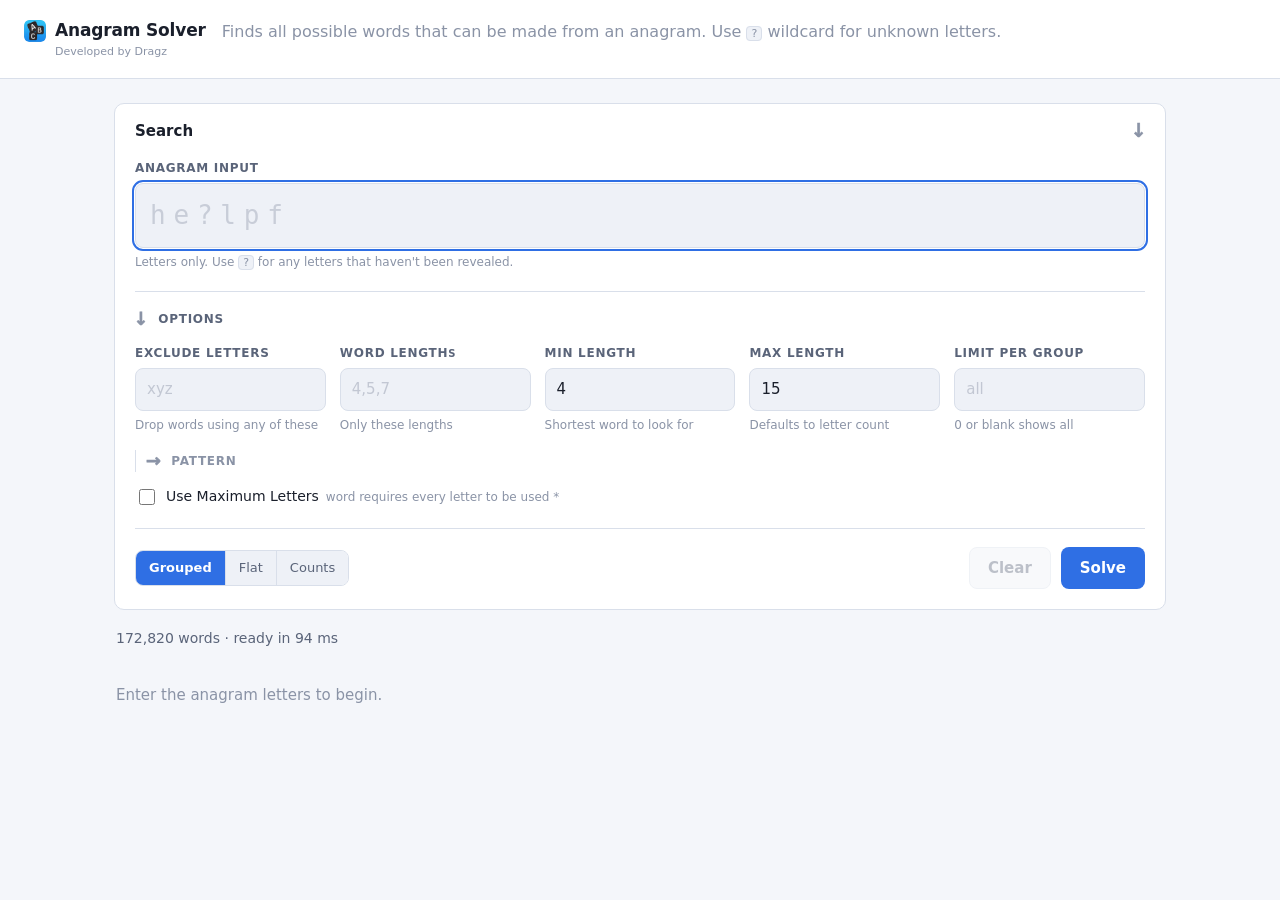
==== commit 787a67a7: "ton of stuff I dont feel like writing all out" ====
--- a/index.html
+++ b/index.html
@@ -85,6 +85,33 @@
   font-size: 17px;
   font-weight: 650;
   letter-spacing: -0.01em;
+  white-space: nowrap;
+}
+.brand {
+  display: flex;
+  flex-direction: column;
+  flex: none;
+  gap: 0;
+}
+.developer-credit {
+  margin-left: 31px;
+  color: var(--ink-faint);
+  font-size: 11px;
+  white-space: nowrap;
+}
+.bar.compact .brand {
+  flex-direction: row;
+  align-items: center;
+  flex-wrap: wrap;
+  gap: 6px 16px;
+  max-width: 100%;
+}
+.bar.compact .developer-credit { margin-left: 0; }
+.bar.compact #dictInfo { flex-basis: 100%; }
+.dict.app-description { font-size: 16px; }
+.bar:not(.compact) #dictInfo {
+  align-self: flex-start;
+  padding-top: 1.5px;
 }
 /* Decorative: the name is right beside it, so it carries an empty alt. */
 .logo { width: 22px; height: 22px; flex: none; border-radius: 5px; }
@@ -93,7 +120,7 @@
 /* Each sentence is its own block, so when the line is too narrow the break
    falls between them instead of part-way through one. */
 .dict span { display: inline-block; }
-/* Same size and colour as the description beside the title. */
+/* Supporting copy below the results. */
 .copyhint { margin: 10px 2px 0; }
 /* The hint keeps its place; the fold toggle sits out at the right margin,
    on the same baseline, and wraps under it on a narrow screen. */
@@ -159,6 +186,10 @@
 #panel[open] > summary .rack { display: none; }
 #panel > summary .chev {
   margin-left: auto;
+}
+#panel > summary .chev,
+.group > summary .chev {
+  flex: none;
   display: inline-block;
   color: var(--ink-faint);
   font-size: 16px;
@@ -168,7 +199,8 @@
   -webkit-text-stroke: var(--arrow-stroke) currentColor;
   transition: transform 0.18s;
 }
-#panel[open] > summary .chev {
+#panel[open] > summary .chev,
+.group[open] > summary .chev {
   transform: scale(var(--arrow-wide), var(--arrow-long));
 }
 .panelbody { padding: 0 20px 20px; }
@@ -319,6 +351,13 @@
   border-top: 1px solid var(--line);
 }
 .spacer { flex: 1; }
+.form-actions, .dialog-actions {
+  display: flex;
+  flex: none;
+  align-items: center;
+  gap: 10px;
+}
+.form-actions { margin-left: auto; }
 
 
 .toggle { display: flex; align-items: center; gap: 8px; cursor: pointer; font-size: 14px; }
@@ -352,7 +391,7 @@
 .seg button + button { border-left: 1px solid var(--line); }
 .seg button.on { background: var(--accent); color: var(--accent-ink); font-weight: 600; }
 
-button[type=submit] {
+button[type=submit], .secondary-btn {
   border-radius: 8px;
   font: inherit;
   font-weight: 600;
@@ -361,7 +400,31 @@
   border: 1px solid var(--line);
 }
 button[type=submit] { background: var(--accent); color: var(--accent-ink); border-color: transparent; transition: filter 0.15s; }
+button.secondary-btn {
+  background: var(--panel-2);
+  color: var(--ink-dim);
+  border-color: var(--line);
+  transition: filter 0.15s, color 0.15s;
+}
+.secondary-btn:hover:not(:disabled) { filter: brightness(1.08); color: var(--ink); }
+.secondary-btn:disabled { opacity: 0.4; cursor: not-allowed; }
 .seg button:hover:not(.on) { color: var(--ink); }
+
+.confirm-dialog {
+  width: min(420px, calc(100% - 32px));
+  max-height: calc(100% - 32px);
+  padding: 24px;
+  background: var(--panel);
+  color: var(--ink);
+  border: 1px solid var(--line);
+  border-radius: var(--radius);
+  box-shadow: 0 16px 48px rgba(0, 0, 0, 0.35);
+}
+.confirm-dialog::backdrop { background: rgba(0, 0, 0, 0.6); }
+.confirm-dialog form { background: none; border: 0; }
+.confirm-dialog h2 { margin: 0 0 12px; font-size: 18px; }
+.confirm-dialog p { margin: 0 0 24px; color: var(--ink-dim); }
+.dialog-actions { justify-content: flex-end; }
 
 .status { margin: 18px 2px 0; font-size: 14px; color: var(--ink-dim); min-height: 21px; }
 .status.err { color: #ff8585; }
@@ -388,18 +451,6 @@
 .group > summary b { color: var(--ink); font-weight: 650; }
 .group > summary i { font-style: normal; color: var(--ink-faint); font-weight: 400; }
 .group > summary .rule { flex: 1; height: 1px; background: var(--line); }
-.group > summary .chev {
-  flex: none;
-  color: var(--ink-faint);
-  font-size: 16px;
-  line-height: 1;
-  transform: scale(var(--arrow-wide), var(--arrow-long));
-  -webkit-text-stroke: var(--arrow-stroke) currentColor;
-  transition: transform 0.18s;
-}
-.group[open] > summary .chev {
-  transform: rotate(180deg) scale(var(--arrow-wide), var(--arrow-long));
-}
 .group > summary:hover .chev, .group > summary:hover b { color: var(--accent); }
 
 .words { display: flex; flex-wrap: wrap; gap: 6px; }
@@ -494,8 +545,11 @@
 <body>
 
 <header class="bar">
-  <h1><img class="logo" src="[data-uri]" alt="">Anagram Solver</h1>
-  <p class="dict" id="dictInfo"><span>Finds all possible words that can be made from an anagram.</span> <span>Use <kbd>?</kbd> wildcard for unknown letters.</span></p>
+  <div class="brand">
+    <h1><img class="logo" src="[data-uri]" alt="">Anagram Solver</h1>
+    <span class="developer-credit">Developed by Dragz</span>
+  </div>
+  <p class="dict app-description" id="dictInfo"><span>Finds all possible words that can be made from an anagram.</span> <span>Use <kbd>?</kbd> wildcard for unknown letters.</span></p>
 </header>
 
 <main>
@@ -540,13 +594,13 @@
 
             <label class="ctl" id="minWrap">
               <span class="label">Min length</span>
-              <input id="min" type="number" min="1" max="15" value="4">
+              <input id="min" type="number" min="1" max="50" value="4">
               <span class="hint">Shortest word to look for</span>
             </label>
 
             <label class="ctl" id="maxWrap">
               <span class="label">Max length</span>
-              <input id="max" type="number" min="1" max="15" value="15" placeholder="letters">
+              <input id="max" type="number" min="1" max="50" value="15" placeholder="letters">
               <span class="hint">Defaults to letter count</span>
             </label>
 
@@ -587,7 +641,10 @@
           </div>
 
           <div class="spacer"></div>
-          <button type="submit" id="go">Solve</button>
+          <div class="form-actions">
+            <button type="button" class="secondary-btn" id="clearForm" disabled>Clear</button>
+            <button type="submit" id="go">Solve</button>
+          </div>
         </div>
 
       </div>
@@ -601,6 +658,18 @@
   </div>
   <section id="results" class="results"></section>
 </main>
+
+<dialog id="clearDialog" class="confirm-dialog" aria-labelledby="clearDialogTitle"
+        aria-describedby="clearDialogMessage">
+  <form method="dialog">
+    <h2 id="clearDialogTitle">Clear The Form?</h2>
+    <p id="clearDialogMessage">Are you sure you want to clear the form?</p>
+    <div class="dialog-actions">
+      <button type="submit" class="secondary-btn" value="cancel" autofocus>Cancel</button>
+      <button type="submit" value="clear">Clear Form</button>
+    </div>
+  </form>
+</dialog>
 
 <div class="toasts" id="toasts" aria-live="polite" aria-atomic="true"></div>
 
@@ -173636,6 +173705,49 @@
 let lastWords = [];
 let timer = null;
 let seq = 0;
+let initialStatus = "";
+let defaultPanels = [];
+
+$("clearForm").addEventListener("click", () => {
+  if ($("clearForm").disabled) return;
+  $("clearDialog").returnValue = "";
+  $("clearDialog").showModal();
+});
+
+$("clearDialog").addEventListener("close", () => {
+  if ($("clearDialog").returnValue === "clear") resetForm();
+});
+
+$("clearDialog").addEventListener("keydown", (event) => {
+  if (event.key === "Escape") {
+    event.preventDefault();
+    $("clearDialog").close("cancel");
+  }
+});
+
+function resetForm() {
+  clearTimeout(timer);
+  timer = null;
+  ++seq; // Ignore solves that were started before the reset.
+  form.reset();
+  view = "grouped";
+  document.querySelectorAll(".seg button").forEach((button) => {
+    button.classList.toggle("on", button.dataset.view === view);
+  });
+  for (const { panel, open } of defaultPanels) panel.open = open;
+  results.innerHTML = '<p class="empty">Enter the anagram letters to begin.</p>';
+  collapsed.clear();
+  lastWords = [];
+  $("copyRow").hidden = true;
+  $("toggleAll").hidden = true;
+  $("toggleAll").textContent = "Collapse All";
+  for (const toast of $("toasts").children) clearTimeout(toast.dismiss);
+  $("toasts").replaceChildren();
+  reflectDisabled();
+  syncHead();
+  flash(initialStatus);
+  letters.focus();
+}
 
 // --- input hygiene: letters and '?' only, never digits ---------------------
 
@@ -173674,11 +173786,24 @@
 
 // --- controls -------------------------------------------------------------
 
+function syncClearForm() {
+  const changed = [...form.querySelectorAll("input")].some((input) =>
+    input.type === "checkbox"
+      ? input.checked !== input.defaultChecked
+      : input.value !== input.defaultValue
+  );
+  $("clearForm").disabled = !changed && view === "grouped";
+}
+
+form.addEventListener("input", syncClearForm);
+form.addEventListener("change", syncClearForm);
+
 document.querySelectorAll(".seg button").forEach((b) => {
   b.addEventListener("click", () => {
     document.querySelectorAll(".seg button").forEach((x) => x.classList.remove("on"));
     b.classList.add("on");
     view = b.dataset.view;
+    syncClearForm();
     solve();
   });
 });
@@ -173706,6 +173831,7 @@
   const v = letters.value;
   $("clear").hidden = !v;
   $("headRack").textContent = v ? [...v].join(" ") : "no letters yet";
+  syncClearForm();
 }
 
 function schedule() {
@@ -173721,6 +173847,7 @@
 // --- solving --------------------------------------------------------------
 
 async function solve() {
+  const mine = ++seq;
   const raw = letters.value.trim();
   results.innerHTML = "";
   $("copyRow").hidden = true;
@@ -173743,7 +173870,6 @@
     exact: $("exact").checked,
   };
 
-  const mine = ++seq;
   flash("Solving…");
 
   // The standalone build inlines solver.js, which defines LOCAL_SOLVE; the
@@ -173751,9 +173877,11 @@
   let data;
   if (window.LOCAL_SOLVE) {
     await window.LOCAL_READY;
+    if (mine !== seq) return;
     try {
       data = window.LOCAL_SOLVE(body);
     } catch (exc) {
+      if (mine !== seq) return;
       flash(exc.message, true);
       return;
     }
@@ -173766,6 +173894,7 @@
       });
       data = await res.json();
     } catch {
+      if (mine !== seq) return;
       flash("Lost contact with the local server. Is server.py still running?", true);
       return;
     }
@@ -173823,6 +173952,7 @@
       sec.className = "group";
       sec.open = !collapsed.has(g.length);
       sec.addEventListener("toggle", () => {
+        if (!sec.isConnected) return;
         if (sec.open) collapsed.delete(g.length);
         else collapsed.add(g.length);
         syncToggleAll();
@@ -173943,9 +174073,37 @@
 
 // --- startup --------------------------------------------------------------
 
+function syncBrandLayout() {
+  const bar = document.querySelector(".bar");
+  const style = getComputedStyle(bar);
+  const available = bar.clientWidth - parseFloat(style.paddingLeft)
+    - parseFloat(style.paddingRight);
+  // Measure the unwrapped copy, not its current (possibly wrapped) width.
+  const description = $("dictInfo").cloneNode(true);
+  description.removeAttribute("id");
+  description.style.cssText =
+    "position:fixed;visibility:hidden;width:max-content;white-space:nowrap";
+  document.body.append(description);
+  const required = bar.querySelector("h1").getBoundingClientRect().width
+    + parseFloat(style.columnGap) + description.getBoundingClientRect().width;
+  description.remove();
+  bar.classList.toggle("compact", required > available);
+}
+
 (function init() {
+  syncBrandLayout();
+  let headerWidth = null;
+  new ResizeObserver(([entry]) => {
+    if (entry.contentRect.width === headerWidth) return;
+    headerWidth = entry.contentRect.width;
+    syncBrandLayout();
+  }).observe(document.querySelector(".bar"));
+  document.fonts.ready.then(syncBrandLayout);
   /* Options start open on desktop, collapsed under the "md" width (768px). */
   if (window.matchMedia("(max-width: 767px)").matches) $("opts").open = false;
+  defaultPanels = [...form.querySelectorAll("details")].map((panel) => ({
+    panel, open: panel.open,
+  }));
   syncHead();
   reflectDisabled();
   results.innerHTML = '<p class="empty">Enter the anagram letters to begin.</p>';
@@ -173953,9 +174111,11 @@
   if (window.LOCAL_SOLVE) {
     /* Offline build: say so while the embedded dictionary is decoding, then
        report it where the server would have reported the word count. */
-    flash("Loading dictionary&hellip;");
+    initialStatus = "Loading dictionary&hellip;";
+    flash(initialStatus);
     window.LOCAL_READY.then(({ words, ms }) => {
-      flash(words.toLocaleString() + " words · ready in " + ms + " ms");
+      initialStatus = words.toLocaleString() + " words · ready in " + ms + " ms";
+      flash(initialStatus);
       if (letters.value) solve();
     });
   }
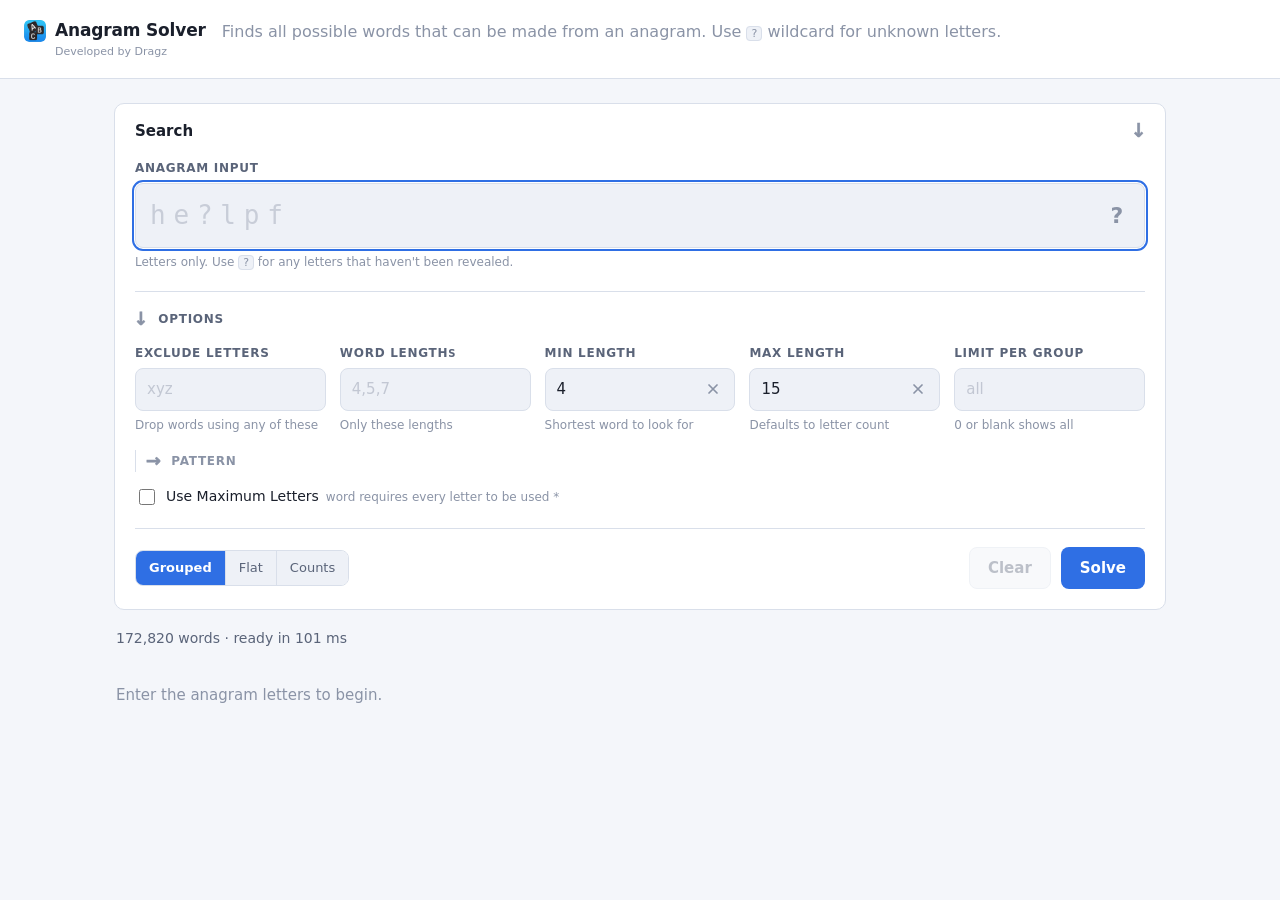
==== commit 778de9d7: "adjusted number inputs and readme" ====
--- a/index.html
+++ b/index.html
@@ -286,6 +286,15 @@
   padding: 9px 11px;
   font: inherit;
 }
+input[type=number] {
+  -moz-appearance: textfield;
+  appearance: textfield;
+}
+input[type=number]::-webkit-inner-spin-button,
+input[type=number]::-webkit-outer-spin-button {
+  -webkit-appearance: none;
+  margin: 0;
+}
 /* Nothing styled this before, so the placeholder sat at the browser default --
    a mid grey close to the text you type over it. The opacity is set explicitly
    rather than left alone: Firefox applies its own, so leaving it out makes the
@@ -301,14 +310,14 @@
 }
 
 .letters-field { display: block; margin-bottom: 20px; }
-.letters-field .field { position: relative; }
+.letters-field .field, .ctl .field { position: relative; }
 #letters {
   font-family: ui-monospace, "Cascadia Mono", Consolas, monospace;
   font-size: 26px;
   letter-spacing: 0.3em;
   padding: 12px 14px;
-  /* room for the clear button, so long racks do not run under it */
-  padding-right: 58px;
+  /* Leave room for both input buttons. */
+  padding-right: 98px;
   text-transform: lowercase;
 }
 
@@ -329,9 +338,22 @@
   color: var(--ink-faint);
   cursor: pointer;
 }
+#wildcard {
+  font: inherit;
+  font-size: 22px;
+  font-weight: 600;
+}
+.letters-field .field:has(#clear:not([hidden])) #wildcard { right: 50px; }
+.clearbtn.small {
+  width: 28px;
+  height: 28px;
+  right: 8px;
+}
 .clearbtn svg { display: block; width: 20px; height: 20px; }
+.clearbtn.small svg { width: 16px; height: 16px; }
 .clearbtn:hover { background: var(--panel-2); color: var(--ink); }
 .clearbtn:active { transform: translateY(-50%) scale(0.92); }
+.clearbtn.small:active { transform: translateY(-50%) scale(0.92); }
 
 .controls {
   margin-top: 14px;
@@ -569,6 +591,8 @@
           <div class="field">
             <input id="letters" name="letters" type="text" inputmode="latin"
                    placeholder="he?lpf" spellcheck="false" autofocus>
+            <button type="button" id="wildcard" class="clearbtn"
+                    title="Insert a wildcard" aria-label="Insert a wildcard">?</button>
             <button type="button" id="clear" class="clearbtn"
                     title="Clear" aria-label="Clear" hidden><svg viewBox="0 0 24 24" aria-hidden="true" fill="none" stroke="currentColor" stroke-width="2.6" stroke-linecap="round"><path d="M6 6 L18 18 M18 6 L6 18"/></svg></button>
           </div>
@@ -582,31 +606,61 @@
 
             <label class="ctl">
               <span class="label">Exclude letters</span>
-              <input id="exclude" type="text" placeholder="xyz" spellcheck="false">
+              <div class="field">
+                <input id="exclude" type="text" placeholder="xyz" spellcheck="false">
+                <button type="button" class="clearbtn small" id="clear-exclude"
+                        title="Clear" aria-label="Clear" hidden>
+                  <svg viewBox="0 0 24 24" aria-hidden="true" fill="none" stroke="currentColor" stroke-width="2.6" stroke-linecap="round"><path d="M6 6 L18 18 M18 6 L6 18"/></svg>
+                </button>
+              </div>
               <span class="hint">Drop words using any of these</span>
             </label>
 
             <label class="ctl">
               <span class="label">Word length<small>s</small></span>
-              <input id="length" type="text" placeholder="4,5,7" spellcheck="false">
+              <div class="field">
+                <input id="length" type="text" placeholder="4,5,7" spellcheck="false">
+                <button type="button" class="clearbtn small" id="clear-length"
+                        title="Clear" aria-label="Clear" hidden>
+                  <svg viewBox="0 0 24 24" aria-hidden="true" fill="none" stroke="currentColor" stroke-width="2.6" stroke-linecap="round"><path d="M6 6 L18 18 M18 6 L6 18"/></svg>
+                </button>
+              </div>
               <span class="hint">Only these lengths</span>
             </label>
 
             <label class="ctl" id="minWrap">
               <span class="label">Min length</span>
-              <input id="min" type="number" min="1" max="50" value="4">
+              <div class="field">
+                <input id="min" type="number" min="1" max="50" value="4">
+                <button type="button" class="clearbtn small" id="clear-min"
+                        title="Clear" aria-label="Clear" hidden>
+                  <svg viewBox="0 0 24 24" aria-hidden="true" fill="none" stroke="currentColor" stroke-width="2.6" stroke-linecap="round"><path d="M6 6 L18 18 M18 6 L6 18"/></svg>
+                </button>
+              </div>
               <span class="hint">Shortest word to look for</span>
             </label>
 
             <label class="ctl" id="maxWrap">
               <span class="label">Max length</span>
-              <input id="max" type="number" min="1" max="50" value="15" placeholder="letters">
+              <div class="field">
+                <input id="max" type="number" min="1" max="50" value="15" placeholder="letters">
+                <button type="button" class="clearbtn small" id="clear-max"
+                        title="Clear" aria-label="Clear" hidden>
+                  <svg viewBox="0 0 24 24" aria-hidden="true" fill="none" stroke="currentColor" stroke-width="2.6" stroke-linecap="round"><path d="M6 6 L18 18 M18 6 L6 18"/></svg>
+                </button>
+              </div>
               <span class="hint">Defaults to letter count</span>
             </label>
 
             <label class="ctl">
               <span class="label">Limit per group</span>
-              <input id="limit" type="number" min="0" placeholder="all">
+              <div class="field">
+                <input id="limit" type="number" min="0" placeholder="all">
+                <button type="button" class="clearbtn small" id="clear-limit"
+                        title="Clear" aria-label="Clear" hidden>
+                  <svg viewBox="0 0 24 24" aria-hidden="true" fill="none" stroke="currentColor" stroke-width="2.6" stroke-linecap="round"><path d="M6 6 L18 18 M18 6 L6 18"/></svg>
+                </button>
+              </div>
               <span class="hint">0 or blank shows all</span>
             </label>
 
@@ -616,8 +670,14 @@
             <summary>Pattern</summary>
             <div class="controls">
               <div class="ctl">
-                <input id="pattern" type="text" placeholder="..t..n"
-                       aria-label="Pattern" spellcheck="false">
+                <div class="field">
+                  <input id="pattern" type="text" placeholder="..t..n"
+                         aria-label="Pattern" spellcheck="false">
+                  <button type="button" class="clearbtn small" id="clear-pattern"
+                          title="Clear" aria-label="Clear" hidden>
+                    <svg viewBox="0 0 24 24" aria-hidden="true" fill="none" stroke="currentColor" stroke-width="2.6" stroke-linecap="round"><path d="M6 6 L18 18 M18 6 L6 18"/></svg>
+                  </button>
+                </div>
                 <span class="hint">Position filter, <kbd>.</kbd> = any letter, <kbd>?</kbd> = wildcard</span>
               </div>
             </div>
@@ -173697,6 +173757,22 @@
 const letters = $("letters");
 const results = $("results");
 const status = $("status");
+const clearFields = [
+  { field: "exclude", clear: "clear-exclude" },
+  { field: "length", clear: "clear-length" },
+  { field: "min", clear: "clear-min" },
+  { field: "max", clear: "clear-max" },
+  { field: "limit", clear: "clear-limit" },
+  { field: "pattern", clear: "clear-pattern" },
+];
+
+function syncFieldClearButtons() {
+  for (const { field, clear } of clearFields) {
+    const input = $(field);
+    const btn = $(clear);
+    if (input && btn) btn.hidden = input.value.trim() === "";
+  }
+}
 
 let view = "grouped";
 /* Lengths the reader has collapsed. Results re-render on every keystroke,
@@ -173743,6 +173819,7 @@
   $("toggleAll").textContent = "Collapse All";
   for (const toast of $("toasts").children) clearTimeout(toast.dismiss);
   $("toasts").replaceChildren();
+  syncFieldClearButtons();
   reflectDisabled();
   syncHead();
   flash(initialStatus);
@@ -173760,17 +173837,66 @@
     const removed = before.length - clean.length;
     letters.setSelectionRange(start - removed, start - removed);
   }
+  syncMaxLength();
   syncHead();
   schedule();
+});
+
+$("wildcard").addEventListener("pointerdown", (event) => {
+  if (event.button === 0) event.preventDefault();
+});
+
+$("wildcard").addEventListener("click", () => {
+  letters.setRangeText("?", letters.selectionStart, letters.selectionEnd, "end");
+  letters.focus();
+  letters.dispatchEvent(new Event("input", { bubbles: true }));
 });
 
 $("clear").addEventListener("click", () => {
   letters.value = "";
   $("clear").hidden = true;
   letters.focus();
+  syncMaxLength();
   syncHead();
   solve();
 });
+
+function syncMaxLength() {
+  const max = $("max");
+  max.value = letters.value
+    ? Math.min(letters.value.length, Number(max.max))
+    : max.defaultValue;
+}
+
+for (const { field: id, clear: clearId } of clearFields) {
+  const field = $(id);
+  const clearBtn = $(clearId);
+
+  if (!field || !clearBtn) continue;
+
+  field.addEventListener("input", () => {
+    if (id === "pattern") {
+      field.value = field.value.toLowerCase().replace(/[^a-z.?]/g, "");
+    }
+    if (id === "exclude") {
+      field.value = field.value.toLowerCase().replace(/[^a-z]/g, "");
+    }
+    if (id === "length") {
+      field.value = field.value.replace(/[^0-9,\s]/g, "");
+    }
+    syncFieldClearButtons();
+    syncClearForm();
+  });
+
+  clearBtn.addEventListener("click", () => {
+    field.value = "";
+    syncFieldClearButtons();
+    field.focus();
+    syncClearForm();
+    reflectDisabled();
+    schedule();
+  });
+}
 
 $("pattern").addEventListener("input", (e) => {
   e.target.value = e.target.value.toLowerCase().replace(/[^a-z.?]/g, "");
@@ -173831,6 +173957,7 @@
   const v = letters.value;
   $("clear").hidden = !v;
   $("headRack").textContent = v ? [...v].join(" ") : "no letters yet";
+  syncFieldClearButtons();
   syncClearForm();
 }
 
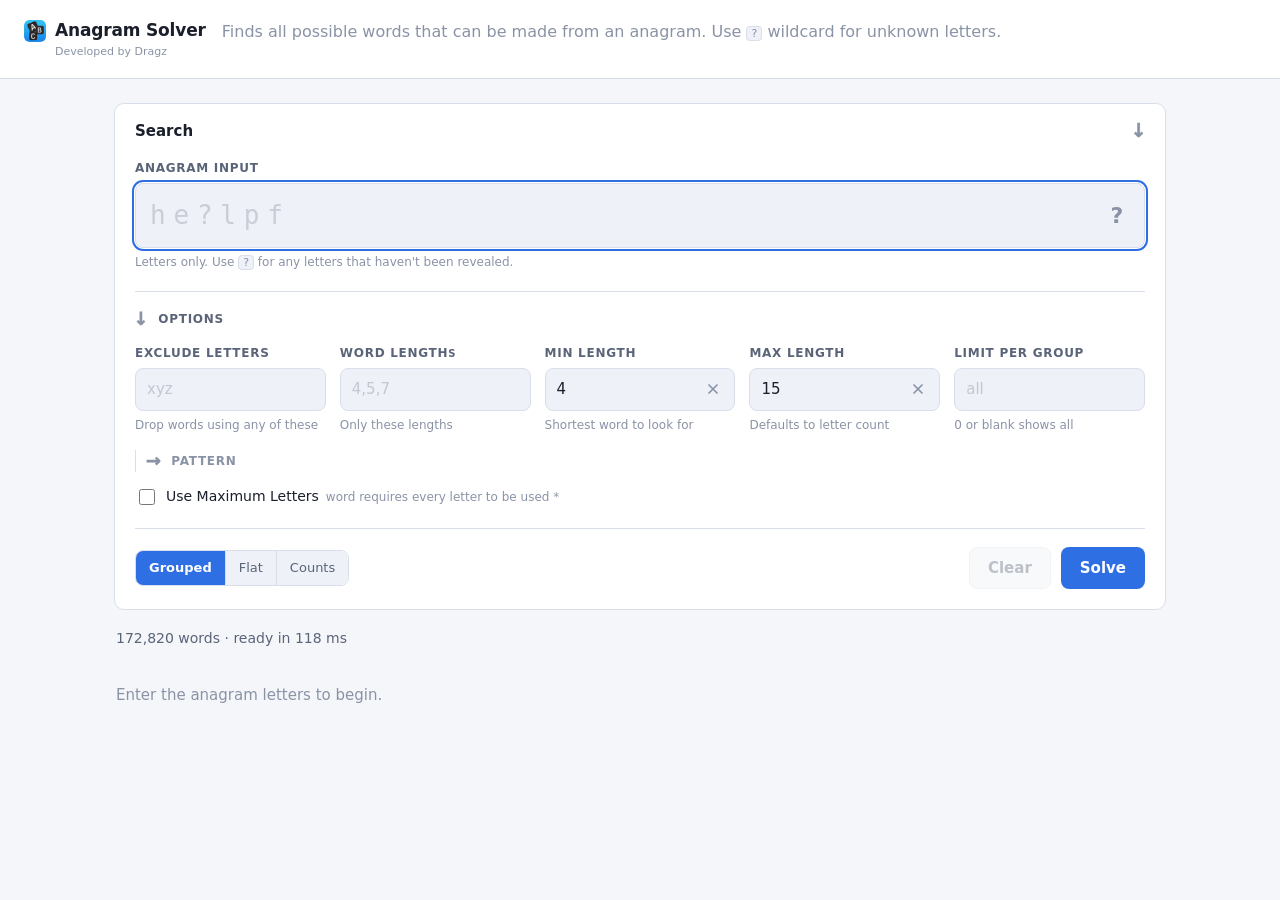
==== commit 6d86642b: "added constraints to min/max letter inputs" ====
--- a/index.html
+++ b/index.html
@@ -173806,6 +173806,7 @@
   timer = null;
   ++seq; // Ignore solves that were started before the reset.
   form.reset();
+  syncLengthBounds();
   view = "grouped";
   document.querySelectorAll(".seg button").forEach((button) => {
     button.classList.toggle("on", button.dataset.view === view);
@@ -173866,6 +173867,20 @@
   max.value = letters.value
     ? Math.min(letters.value.length, Number(max.max))
     : max.defaultValue;
+  syncLengthBounds("min");
+}
+
+function syncLengthBounds(changed) {
+  const min = $("min");
+  const max = $("max");
+  const bothProvided = Number.isFinite(min.valueAsNumber)
+    && Number.isFinite(max.valueAsNumber);
+  if (bothProvided && min.valueAsNumber > max.valueAsNumber) {
+    if (changed === "min") min.value = max.value;
+    else max.value = min.value;
+  }
+  min.max = bothProvided ? Math.min(50, max.valueAsNumber) : 50;
+  max.min = bothProvided ? Math.max(1, min.valueAsNumber) : 1;
 }
 
 for (const { field: id, clear: clearId } of clearFields) {
@@ -173875,6 +173890,7 @@
   if (!field || !clearBtn) continue;
 
   field.addEventListener("input", () => {
+    if (id === "min" || id === "max") syncLengthBounds(id);
     if (id === "pattern") {
       field.value = field.value.toLowerCase().replace(/[^a-z.?]/g, "");
     }
@@ -173890,6 +173906,7 @@
 
   clearBtn.addEventListener("click", () => {
     field.value = "";
+    if (id === "min" || id === "max") syncLengthBounds();
     syncFieldClearButtons();
     field.focus();
     syncClearForm();
@@ -174231,6 +174248,7 @@
   defaultPanels = [...form.querySelectorAll("details")].map((panel) => ({
     panel, open: panel.open,
   }));
+  syncLengthBounds();
   syncHead();
   reflectDisabled();
   results.innerHTML = '<p class="empty">Enter the anagram letters to begin.</p>';
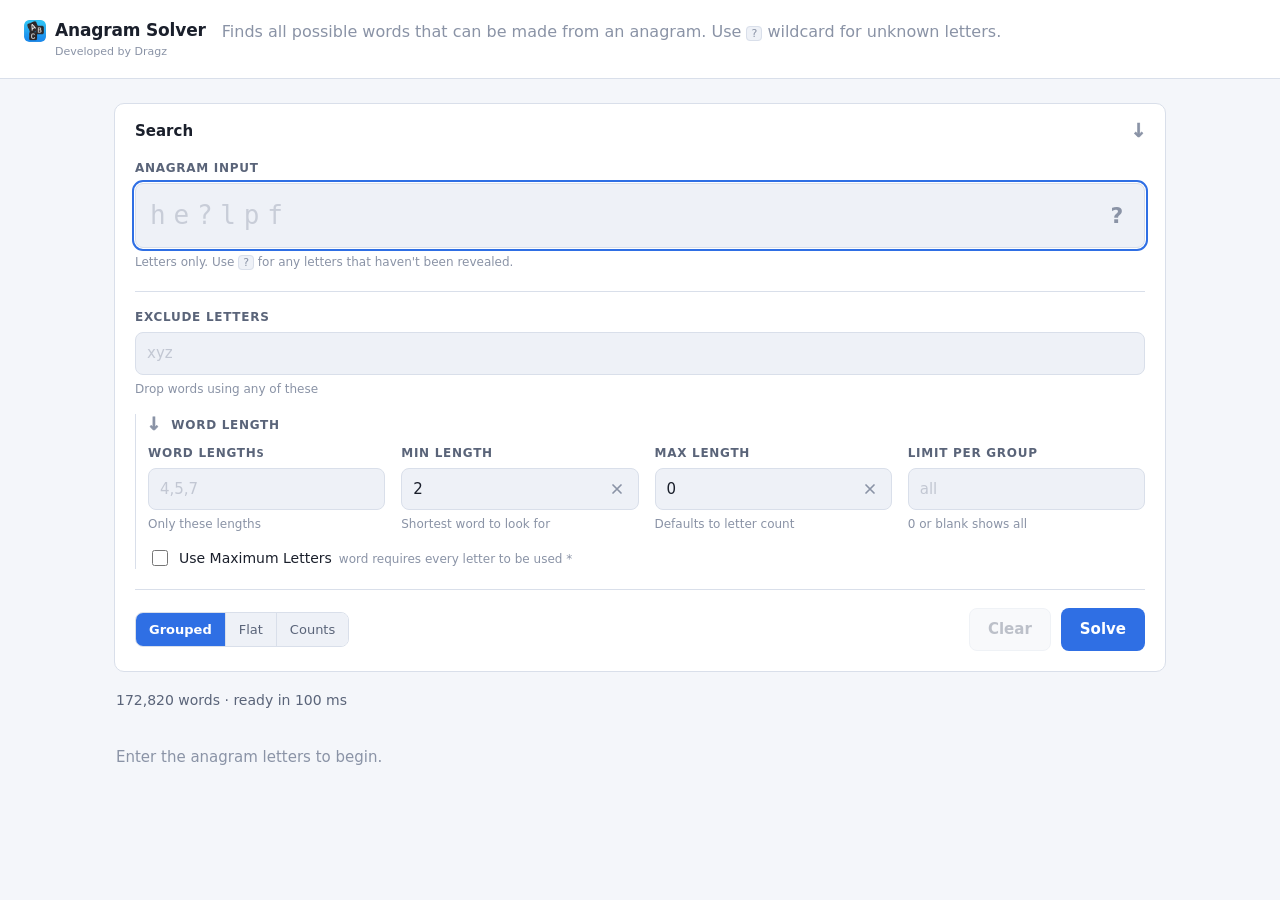
==== commit 4ef9dd10: "removed pattern input, vendored bootstrap classes, and reworked sections and input ui" ====
--- a/index.html
+++ b/index.html
@@ -6,6 +6,7 @@
       web/index.html   markup        web/app.js     UI code
       web/style.css    styles        web/solver.js  solver
       ui.py            every label, hint and timing
+      web/bootstrap-grid.min.css   Bootstrap's grid (vendored)
 
   Edit those, then run:  python build_standalone.py
 -->
@@ -17,6 +18,12 @@
 <title>Anagram Solver</title>
 <link rel="icon" type="image/png" href="[data-uri]">
 <link rel="apple-touch-icon" href="[data-uri]">
+<style>/*!
+ * Bootstrap Grid v5.3.3 (https://getbootstrap.com/)
+ * Copyright 2011-2024 The Bootstrap Authors
+ * Licensed under MIT (https://github.com/twbs/bootstrap/blob/main/LICENSE)
+ */.container,.container-fluid,.container-lg,.container-md,.container-sm,.container-xl,.container-xxl{--bs-gutter-x:1.5rem;--bs-gutter-y:0;width:100%;padding-right:calc(var(--bs-gutter-x) * .5);padding-left:calc(var(--bs-gutter-x) * .5);margin-right:auto;margin-left:auto}@media (min-width:576px){.container,.container-sm{max-width:540px}}@media (min-width:768px){.container,.container-md,.container-sm{max-width:720px}}@media (min-width:992px){.container,.container-lg,.container-md,.container-sm{max-width:960px}}@media (min-width:1200px){.container,.container-lg,.container-md,.container-sm,.container-xl{max-width:1140px}}@media (min-width:1400px){.container,.container-lg,.container-md,.container-sm,.container-xl,.container-xxl{max-width:1320px}}:root{--bs-breakpoint-xs:0;--bs-breakpoint-sm:576px;--bs-breakpoint-md:768px;--bs-breakpoint-lg:992px;--bs-breakpoint-xl:1200px;--bs-breakpoint-xxl:1400px}.row{--bs-gutter-x:1.5rem;--bs-gutter-y:0;display:flex;flex-wrap:wrap;margin-top:calc(-1 * var(--bs-gutter-y));margin-right:calc(-.5 * var(--bs-gutter-x));margin-left:calc(-.5 * var(--bs-gutter-x))}.row>*{box-sizing:border-box;flex-shrink:0;width:100%;max-width:100%;padding-right:calc(var(--bs-gutter-x) * .5);padding-left:calc(var(--bs-gutter-x) * .5);margin-top:var(--bs-gutter-y)}.col{flex:1 0 0%}.row-cols-auto>*{flex:0 0 auto;width:auto}.row-cols-1>*{flex:0 0 auto;width:100%}.row-cols-2>*{flex:0 0 auto;width:50%}.row-cols-3>*{flex:0 0 auto;width:33.33333333%}.row-cols-4>*{flex:0 0 auto;width:25%}.row-cols-5>*{flex:0 0 auto;width:20%}.row-cols-6>*{flex:0 0 auto;width:16.66666667%}.col-auto{flex:0 0 auto;width:auto}.col-1{flex:0 0 auto;width:8.33333333%}.col-2{flex:0 0 auto;width:16.66666667%}.col-3{flex:0 0 auto;width:25%}.col-4{flex:0 0 auto;width:33.33333333%}.col-5{flex:0 0 auto;width:41.66666667%}.col-6{flex:0 0 auto;width:50%}.col-7{flex:0 0 auto;width:58.33333333%}.col-8{flex:0 0 auto;width:66.66666667%}.col-9{flex:0 0 auto;width:75%}.col-10{flex:0 0 auto;width:83.33333333%}.col-11{flex:0 0 auto;width:91.66666667%}.col-12{flex:0 0 auto;width:100%}.offset-1{margin-left:8.33333333%}.offset-2{margin-left:16.66666667%}.offset-3{margin-left:25%}.offset-4{margin-left:33.33333333%}.offset-5{margin-left:41.66666667%}.offset-6{margin-left:50%}.offset-7{margin-left:58.33333333%}.offset-8{margin-left:66.66666667%}.offset-9{margin-left:75%}.offset-10{margin-left:83.33333333%}.offset-11{margin-left:91.66666667%}.g-0,.gx-0{--bs-gutter-x:0}.g-0,.gy-0{--bs-gutter-y:0}.g-1,.gx-1{--bs-gutter-x:0.25rem}.g-1,.gy-1{--bs-gutter-y:0.25rem}.g-2,.gx-2{--bs-gutter-x:0.5rem}.g-2,.gy-2{--bs-gutter-y:0.5rem}.g-3,.gx-3{--bs-gutter-x:1rem}.g-3,.gy-3{--bs-gutter-y:1rem}.g-4,.gx-4{--bs-gutter-x:1.5rem}.g-4,.gy-4{--bs-gutter-y:1.5rem}.g-5,.gx-5{--bs-gutter-x:3rem}.g-5,.gy-5{--bs-gutter-y:3rem}@media (min-width:576px){.col-sm{flex:1 0 0%}.row-cols-sm-auto>*{flex:0 0 auto;width:auto}.row-cols-sm-1>*{flex:0 0 auto;width:100%}.row-cols-sm-2>*{flex:0 0 auto;width:50%}.row-cols-sm-3>*{flex:0 0 auto;width:33.33333333%}.row-cols-sm-4>*{flex:0 0 auto;width:25%}.row-cols-sm-5>*{flex:0 0 auto;width:20%}.row-cols-sm-6>*{flex:0 0 auto;width:16.66666667%}.col-sm-auto{flex:0 0 auto;width:auto}.col-sm-1{flex:0 0 auto;width:8.33333333%}.col-sm-2{flex:0 0 auto;width:16.66666667%}.col-sm-3{flex:0 0 auto;width:25%}.col-sm-4{flex:0 0 auto;width:33.33333333%}.col-sm-5{flex:0 0 auto;width:41.66666667%}.col-sm-6{flex:0 0 auto;width:50%}.col-sm-7{flex:0 0 auto;width:58.33333333%}.col-sm-8{flex:0 0 auto;width:66.66666667%}.col-sm-9{flex:0 0 auto;width:75%}.col-sm-10{flex:0 0 auto;width:83.33333333%}.col-sm-11{flex:0 0 auto;width:91.66666667%}.col-sm-12{flex:0 0 auto;width:100%}.offset-sm-0{margin-left:0}.offset-sm-1{margin-left:8.33333333%}.offset-sm-2{margin-left:16.66666667%}.offset-sm-3{margin-left:25%}.offset-sm-4{margin-left:33.33333333%}.offset-sm-5{margin-left:41.66666667%}.offset-sm-6{margin-left:50%}.offset-sm-7{margin-left:58.33333333%}.offset-sm-8{margin-left:66.66666667%}.offset-sm-9{margin-left:75%}.offset-sm-10{margin-left:83.33333333%}.offset-sm-11{margin-left:91.66666667%}.g-sm-0,.gx-sm-0{--bs-gutter-x:0}.g-sm-0,.gy-sm-0{--bs-gutter-y:0}.g-sm-1,.gx-sm-1{--bs-gutter-x:0.25rem}.g-sm-1,.gy-sm-1{--bs-gutter-y:0.25rem}.g-sm-2,.gx-sm-2{--bs-gutter-x:0.5rem}.g-sm-2,.gy-sm-2{--bs-gutter-y:0.5rem}.g-sm-3,.gx-sm-3{--bs-gutter-x:1rem}.g-sm-3,.gy-sm-3{--bs-gutter-y:1rem}.g-sm-4,.gx-sm-4{--bs-gutter-x:1.5rem}.g-sm-4,.gy-sm-4{--bs-gutter-y:1.5rem}.g-sm-5,.gx-sm-5{--bs-gutter-x:3rem}.g-sm-5,.gy-sm-5{--bs-gutter-y:3rem}}@media (min-width:768px){.col-md{flex:1 0 0%}.row-cols-md-auto>*{flex:0 0 auto;width:auto}.row-cols-md-1>*{flex:0 0 auto;width:100%}.row-cols-md-2>*{flex:0 0 auto;width:50%}.row-cols-md-3>*{flex:0 0 auto;width:33.33333333%}.row-cols-md-4>*{flex:0 0 auto;width:25%}.row-cols-md-5>*{flex:0 0 auto;width:20%}.row-cols-md-6>*{flex:0 0 auto;width:16.66666667%}.col-md-auto{flex:0 0 auto;width:auto}.col-md-1{flex:0 0 auto;width:8.33333333%}.col-md-2{flex:0 0 auto;width:16.66666667%}.col-md-3{flex:0 0 auto;width:25%}.col-md-4{flex:0 0 auto;width:33.33333333%}.col-md-5{flex:0 0 auto;width:41.66666667%}.col-md-6{flex:0 0 auto;width:50%}.col-md-7{flex:0 0 auto;width:58.33333333%}.col-md-8{flex:0 0 auto;width:66.66666667%}.col-md-9{flex:0 0 auto;width:75%}.col-md-10{flex:0 0 auto;width:83.33333333%}.col-md-11{flex:0 0 auto;width:91.66666667%}.col-md-12{flex:0 0 auto;width:100%}.offset-md-0{margin-left:0}.offset-md-1{margin-left:8.33333333%}.offset-md-2{margin-left:16.66666667%}.offset-md-3{margin-left:25%}.offset-md-4{margin-left:33.33333333%}.offset-md-5{margin-left:41.66666667%}.offset-md-6{margin-left:50%}.offset-md-7{margin-left:58.33333333%}.offset-md-8{margin-left:66.66666667%}.offset-md-9{margin-left:75%}.offset-md-10{margin-left:83.33333333%}.offset-md-11{margin-left:91.66666667%}.g-md-0,.gx-md-0{--bs-gutter-x:0}.g-md-0,.gy-md-0{--bs-gutter-y:0}.g-md-1,.gx-md-1{--bs-gutter-x:0.25rem}.g-md-1,.gy-md-1{--bs-gutter-y:0.25rem}.g-md-2,.gx-md-2{--bs-gutter-x:0.5rem}.g-md-2,.gy-md-2{--bs-gutter-y:0.5rem}.g-md-3,.gx-md-3{--bs-gutter-x:1rem}.g-md-3,.gy-md-3{--bs-gutter-y:1rem}.g-md-4,.gx-md-4{--bs-gutter-x:1.5rem}.g-md-4,.gy-md-4{--bs-gutter-y:1.5rem}.g-md-5,.gx-md-5{--bs-gutter-x:3rem}.g-md-5,.gy-md-5{--bs-gutter-y:3rem}}@media (min-width:992px){.col-lg{flex:1 0 0%}.row-cols-lg-auto>*{flex:0 0 auto;width:auto}.row-cols-lg-1>*{flex:0 0 auto;width:100%}.row-cols-lg-2>*{flex:0 0 auto;width:50%}.row-cols-lg-3>*{flex:0 0 auto;width:33.33333333%}.row-cols-lg-4>*{flex:0 0 auto;width:25%}.row-cols-lg-5>*{flex:0 0 auto;width:20%}.row-cols-lg-6>*{flex:0 0 auto;width:16.66666667%}.col-lg-auto{flex:0 0 auto;width:auto}.col-lg-1{flex:0 0 auto;width:8.33333333%}.col-lg-2{flex:0 0 auto;width:16.66666667%}.col-lg-3{flex:0 0 auto;width:25%}.col-lg-4{flex:0 0 auto;width:33.33333333%}.col-lg-5{flex:0 0 auto;width:41.66666667%}.col-lg-6{flex:0 0 auto;width:50%}.col-lg-7{flex:0 0 auto;width:58.33333333%}.col-lg-8{flex:0 0 auto;width:66.66666667%}.col-lg-9{flex:0 0 auto;width:75%}.col-lg-10{flex:0 0 auto;width:83.33333333%}.col-lg-11{flex:0 0 auto;width:91.66666667%}.col-lg-12{flex:0 0 auto;width:100%}.offset-lg-0{margin-left:0}.offset-lg-1{margin-left:8.33333333%}.offset-lg-2{margin-left:16.66666667%}.offset-lg-3{margin-left:25%}.offset-lg-4{margin-left:33.33333333%}.offset-lg-5{margin-left:41.66666667%}.offset-lg-6{margin-left:50%}.offset-lg-7{margin-left:58.33333333%}.offset-lg-8{margin-left:66.66666667%}.offset-lg-9{margin-left:75%}.offset-lg-10{margin-left:83.33333333%}.offset-lg-11{margin-left:91.66666667%}.g-lg-0,.gx-lg-0{--bs-gutter-x:0}.g-lg-0,.gy-lg-0{--bs-gutter-y:0}.g-lg-1,.gx-lg-1{--bs-gutter-x:0.25rem}.g-lg-1,.gy-lg-1{--bs-gutter-y:0.25rem}.g-lg-2,.gx-lg-2{--bs-gutter-x:0.5rem}.g-lg-2,.gy-lg-2{--bs-gutter-y:0.5rem}.g-lg-3,.gx-lg-3{--bs-gutter-x:1rem}.g-lg-3,.gy-lg-3{--bs-gutter-y:1rem}.g-lg-4,.gx-lg-4{--bs-gutter-x:1.5rem}.g-lg-4,.gy-lg-4{--bs-gutter-y:1.5rem}.g-lg-5,.gx-lg-5{--bs-gutter-x:3rem}.g-lg-5,.gy-lg-5{--bs-gutter-y:3rem}}@media (min-width:1200px){.col-xl{flex:1 0 0%}.row-cols-xl-auto>*{flex:0 0 auto;width:auto}.row-cols-xl-1>*{flex:0 0 auto;width:100%}.row-cols-xl-2>*{flex:0 0 auto;width:50%}.row-cols-xl-3>*{flex:0 0 auto;width:33.33333333%}.row-cols-xl-4>*{flex:0 0 auto;width:25%}.row-cols-xl-5>*{flex:0 0 auto;width:20%}.row-cols-xl-6>*{flex:0 0 auto;width:16.66666667%}.col-xl-auto{flex:0 0 auto;width:auto}.col-xl-1{flex:0 0 auto;width:8.33333333%}.col-xl-2{flex:0 0 auto;width:16.66666667%}.col-xl-3{flex:0 0 auto;width:25%}.col-xl-4{flex:0 0 auto;width:33.33333333%}.col-xl-5{flex:0 0 auto;width:41.66666667%}.col-xl-6{flex:0 0 auto;width:50%}.col-xl-7{flex:0 0 auto;width:58.33333333%}.col-xl-8{flex:0 0 auto;width:66.66666667%}.col-xl-9{flex:0 0 auto;width:75%}.col-xl-10{flex:0 0 auto;width:83.33333333%}.col-xl-11{flex:0 0 auto;width:91.66666667%}.col-xl-12{flex:0 0 auto;width:100%}.offset-xl-0{margin-left:0}.offset-xl-1{margin-left:8.33333333%}.offset-xl-2{margin-left:16.66666667%}.offset-xl-3{margin-left:25%}.offset-xl-4{margin-left:33.33333333%}.offset-xl-5{margin-left:41.66666667%}.offset-xl-6{margin-left:50%}.offset-xl-7{margin-left:58.33333333%}.offset-xl-8{margin-left:66.66666667%}.offset-xl-9{margin-left:75%}.offset-xl-10{margin-left:83.33333333%}.offset-xl-11{margin-left:91.66666667%}.g-xl-0,.gx-xl-0{--bs-gutter-x:0}.g-xl-0,.gy-xl-0{--bs-gutter-y:0}.g-xl-1,.gx-xl-1{--bs-gutter-x:0.25rem}.g-xl-1,.gy-xl-1{--bs-gutter-y:0.25rem}.g-xl-2,.gx-xl-2{--bs-gutter-x:0.5rem}.g-xl-2,.gy-xl-2{--bs-gutter-y:0.5rem}.g-xl-3,.gx-xl-3{--bs-gutter-x:1rem}.g-xl-3,.gy-xl-3{--bs-gutter-y:1rem}.g-xl-4,.gx-xl-4{--bs-gutter-x:1.5rem}.g-xl-4,.gy-xl-4{--bs-gutter-y:1.5rem}.g-xl-5,.gx-xl-5{--bs-gutter-x:3rem}.g-xl-5,.gy-xl-5{--bs-gutter-y:3rem}}@media (min-width:1400px){.col-xxl{flex:1 0 0%}.row-cols-xxl-auto>*{flex:0 0 auto;width:auto}.row-cols-xxl-1>*{flex:0 0 auto;width:100%}.row-cols-xxl-2>*{flex:0 0 auto;width:50%}.row-cols-xxl-3>*{flex:0 0 auto;width:33.33333333%}.row-cols-xxl-4>*{flex:0 0 auto;width:25%}.row-cols-xxl-5>*{flex:0 0 auto;width:20%}.row-cols-xxl-6>*{flex:0 0 auto;width:16.66666667%}.col-xxl-auto{flex:0 0 auto;width:auto}.col-xxl-1{flex:0 0 auto;width:8.33333333%}.col-xxl-2{flex:0 0 auto;width:16.66666667%}.col-xxl-3{flex:0 0 auto;width:25%}.col-xxl-4{flex:0 0 auto;width:33.33333333%}.col-xxl-5{flex:0 0 auto;width:41.66666667%}.col-xxl-6{flex:0 0 auto;width:50%}.col-xxl-7{flex:0 0 auto;width:58.33333333%}.col-xxl-8{flex:0 0 auto;width:66.66666667%}.col-xxl-9{flex:0 0 auto;width:75%}.col-xxl-10{flex:0 0 auto;width:83.33333333%}.col-xxl-11{flex:0 0 auto;width:91.66666667%}.col-xxl-12{flex:0 0 auto;width:100%}.offset-xxl-0{margin-left:0}.offset-xxl-1{margin-left:8.33333333%}.offset-xxl-2{margin-left:16.66666667%}.offset-xxl-3{margin-left:25%}.offset-xxl-4{margin-left:33.33333333%}.offset-xxl-5{margin-left:41.66666667%}.offset-xxl-6{margin-left:50%}.offset-xxl-7{margin-left:58.33333333%}.offset-xxl-8{margin-left:66.66666667%}.offset-xxl-9{margin-left:75%}.offset-xxl-10{margin-left:83.33333333%}.offset-xxl-11{margin-left:91.66666667%}.g-xxl-0,.gx-xxl-0{--bs-gutter-x:0}.g-xxl-0,.gy-xxl-0{--bs-gutter-y:0}.g-xxl-1,.gx-xxl-1{--bs-gutter-x:0.25rem}.g-xxl-1,.gy-xxl-1{--bs-gutter-y:0.25rem}.g-xxl-2,.gx-xxl-2{--bs-gutter-x:0.5rem}.g-xxl-2,.gy-xxl-2{--bs-gutter-y:0.5rem}.g-xxl-3,.gx-xxl-3{--bs-gutter-x:1rem}.g-xxl-3,.gy-xxl-3{--bs-gutter-y:1rem}.g-xxl-4,.gx-xxl-4{--bs-gutter-x:1.5rem}.g-xxl-4,.gy-xxl-4{--bs-gutter-y:1.5rem}.g-xxl-5,.gx-xxl-5{--bs-gutter-x:3rem}.g-xxl-5,.gy-xxl-5{--bs-gutter-y:3rem}}.d-inline{display:inline!important}.d-inline-block{display:inline-block!important}.d-block{display:block!important}.d-grid{display:grid!important}.d-inline-grid{display:inline-grid!important}.d-table{display:table!important}.d-table-row{display:table-row!important}.d-table-cell{display:table-cell!important}.d-flex{display:flex!important}.d-inline-flex{display:inline-flex!important}.d-none{display:none!important}.flex-fill{flex:1 1 auto!important}.flex-row{flex-direction:row!important}.flex-column{flex-direction:column!important}.flex-row-reverse{flex-direction:row-reverse!important}.flex-column-reverse{flex-direction:column-reverse!important}.flex-grow-0{flex-grow:0!important}.flex-grow-1{flex-grow:1!important}.flex-shrink-0{flex-shrink:0!important}.flex-shrink-1{flex-shrink:1!important}.flex-wrap{flex-wrap:wrap!important}.flex-nowrap{flex-wrap:nowrap!important}.flex-wrap-reverse{flex-wrap:wrap-reverse!important}.justify-content-start{justify-content:flex-start!important}.justify-content-end{justify-content:flex-end!important}.justify-content-center{justify-content:center!important}.justify-content-between{justify-content:space-between!important}.justify-content-around{justify-content:space-around!important}.justify-content-evenly{justify-content:space-evenly!important}.align-items-start{align-items:flex-start!important}.align-items-end{align-items:flex-end!important}.align-items-center{align-items:center!important}.align-items-baseline{align-items:baseline!important}.align-items-stretch{align-items:stretch!important}.align-content-start{align-content:flex-start!important}.align-content-end{align-content:flex-end!important}.align-content-center{align-content:center!important}.align-content-between{align-content:space-between!important}.align-content-around{align-content:space-around!important}.align-content-stretch{align-content:stretch!important}.align-self-auto{align-self:auto!important}.align-self-start{align-self:flex-start!important}.align-self-end{align-self:flex-end!important}.align-self-center{align-self:center!important}.align-self-baseline{align-self:baseline!important}.align-self-stretch{align-self:stretch!important}.order-first{order:-1!important}.order-0{order:0!important}.order-1{order:1!important}.order-2{order:2!important}.order-3{order:3!important}.order-4{order:4!important}.order-5{order:5!important}.order-last{order:6!important}.m-0{margin:0!important}.m-1{margin:.25rem!important}.m-2{margin:.5rem!important}.m-3{margin:1rem!important}.m-4{margin:1.5rem!important}.m-5{margin:3rem!important}.m-auto{margin:auto!important}.mx-0{margin-right:0!important;margin-left:0!important}.mx-1{margin-right:.25rem!important;margin-left:.25rem!important}.mx-2{margin-right:.5rem!important;margin-left:.5rem!important}.mx-3{margin-right:1rem!important;margin-left:1rem!important}.mx-4{margin-right:1.5rem!important;margin-left:1.5rem!important}.mx-5{margin-right:3rem!important;margin-left:3rem!important}.mx-auto{margin-right:auto!important;margin-left:auto!important}.my-0{margin-top:0!important;margin-bottom:0!important}.my-1{margin-top:.25rem!important;margin-bottom:.25rem!important}.my-2{margin-top:.5rem!important;margin-bottom:.5rem!important}.my-3{margin-top:1rem!important;margin-bottom:1rem!important}.my-4{margin-top:1.5rem!important;margin-bottom:1.5rem!important}.my-5{margin-top:3rem!important;margin-bottom:3rem!important}.my-auto{margin-top:auto!important;margin-bottom:auto!important}.mt-0{margin-top:0!important}.mt-1{margin-top:.25rem!important}.mt-2{margin-top:.5rem!important}.mt-3{margin-top:1rem!important}.mt-4{margin-top:1.5rem!important}.mt-5{margin-top:3rem!important}.mt-auto{margin-top:auto!important}.me-0{margin-right:0!important}.me-1{margin-right:.25rem!important}.me-2{margin-right:.5rem!important}.me-3{margin-right:1rem!important}.me-4{margin-right:1.5rem!important}.me-5{margin-right:3rem!important}.me-auto{margin-right:auto!important}.mb-0{margin-bottom:0!important}.mb-1{margin-bottom:.25rem!important}.mb-2{margin-bottom:.5rem!important}.mb-3{margin-bottom:1rem!important}.mb-4{margin-bottom:1.5rem!important}.mb-5{margin-bottom:3rem!important}.mb-auto{margin-bottom:auto!important}.ms-0{margin-left:0!important}.ms-1{margin-left:.25rem!important}.ms-2{margin-left:.5rem!important}.ms-3{margin-left:1rem!important}.ms-4{margin-left:1.5rem!important}.ms-5{margin-left:3rem!important}.ms-auto{margin-left:auto!important}.p-0{padding:0!important}.p-1{padding:.25rem!important}.p-2{padding:.5rem!important}.p-3{padding:1rem!important}.p-4{padding:1.5rem!important}.p-5{padding:3rem!important}.px-0{padding-right:0!important;padding-left:0!important}.px-1{padding-right:.25rem!important;padding-left:.25rem!important}.px-2{padding-right:.5rem!important;padding-left:.5rem!important}.px-3{padding-right:1rem!important;padding-left:1rem!important}.px-4{padding-right:1.5rem!important;padding-left:1.5rem!important}.px-5{padding-right:3rem!important;padding-left:3rem!important}.py-0{padding-top:0!important;padding-bottom:0!important}.py-1{padding-top:.25rem!important;padding-bottom:.25rem!important}.py-2{padding-top:.5rem!important;padding-bottom:.5rem!important}.py-3{padding-top:1rem!important;padding-bottom:1rem!important}.py-4{padding-top:1.5rem!important;padding-bottom:1.5rem!important}.py-5{padding-top:3rem!important;padding-bottom:3rem!important}.pt-0{padding-top:0!important}.pt-1{padding-top:.25rem!important}.pt-2{padding-top:.5rem!important}.pt-3{padding-top:1rem!important}.pt-4{padding-top:1.5rem!important}.pt-5{padding-top:3rem!important}.pe-0{padding-right:0!important}.pe-1{padding-right:.25rem!important}.pe-2{padding-right:.5rem!important}.pe-3{padding-right:1rem!important}.pe-4{padding-right:1.5rem!important}.pe-5{padding-right:3rem!important}.pb-0{padding-bottom:0!important}.pb-1{padding-bottom:.25rem!important}.pb-2{padding-bottom:.5rem!important}.pb-3{padding-bottom:1rem!important}.pb-4{padding-bottom:1.5rem!important}.pb-5{padding-bottom:3rem!important}.ps-0{padding-left:0!important}.ps-1{padding-left:.25rem!important}.ps-2{padding-left:.5rem!important}.ps-3{padding-left:1rem!important}.ps-4{padding-left:1.5rem!important}.ps-5{padding-left:3rem!important}@media (min-width:576px){.d-sm-inline{display:inline!important}.d-sm-inline-block{display:inline-block!important}.d-sm-block{display:block!important}.d-sm-grid{display:grid!important}.d-sm-inline-grid{display:inline-grid!important}.d-sm-table{display:table!important}.d-sm-table-row{display:table-row!important}.d-sm-table-cell{display:table-cell!important}.d-sm-flex{display:flex!important}.d-sm-inline-flex{display:inline-flex!important}.d-sm-none{display:none!important}.flex-sm-fill{flex:1 1 auto!important}.flex-sm-row{flex-direction:row!important}.flex-sm-column{flex-direction:column!important}.flex-sm-row-reverse{flex-direction:row-reverse!important}.flex-sm-column-reverse{flex-direction:column-reverse!important}.flex-sm-grow-0{flex-grow:0!important}.flex-sm-grow-1{flex-grow:1!important}.flex-sm-shrink-0{flex-shrink:0!important}.flex-sm-shrink-1{flex-shrink:1!important}.flex-sm-wrap{flex-wrap:wrap!important}.flex-sm-nowrap{flex-wrap:nowrap!important}.flex-sm-wrap-reverse{flex-wrap:wrap-reverse!important}.justify-content-sm-start{justify-content:flex-start!important}.justify-content-sm-end{justify-content:flex-end!important}.justify-content-sm-center{justify-content:center!important}.justify-content-sm-between{justify-content:space-between!important}.justify-content-sm-around{justify-content:space-around!important}.justify-content-sm-evenly{justify-content:space-evenly!important}.align-items-sm-start{align-items:flex-start!important}.align-items-sm-end{align-items:flex-end!important}.align-items-sm-center{align-items:center!important}.align-items-sm-baseline{align-items:baseline!important}.align-items-sm-stretch{align-items:stretch!important}.align-content-sm-start{align-content:flex-start!important}.align-content-sm-end{align-content:flex-end!important}.align-content-sm-center{align-content:center!important}.align-content-sm-between{align-content:space-between!important}.align-content-sm-around{align-content:space-around!important}.align-content-sm-stretch{align-content:stretch!important}.align-self-sm-auto{align-self:auto!important}.align-self-sm-start{align-self:flex-start!important}.align-self-sm-end{align-self:flex-end!important}.align-self-sm-center{align-self:center!important}.align-self-sm-baseline{align-self:baseline!important}.align-self-sm-stretch{align-self:stretch!important}.order-sm-first{order:-1!important}.order-sm-0{order:0!important}.order-sm-1{order:1!important}.order-sm-2{order:2!important}.order-sm-3{order:3!important}.order-sm-4{order:4!important}.order-sm-5{order:5!important}.order-sm-last{order:6!important}.m-sm-0{margin:0!important}.m-sm-1{margin:.25rem!important}.m-sm-2{margin:.5rem!important}.m-sm-3{margin:1rem!important}.m-sm-4{margin:1.5rem!important}.m-sm-5{margin:3rem!important}.m-sm-auto{margin:auto!important}.mx-sm-0{margin-right:0!important;margin-left:0!important}.mx-sm-1{margin-right:.25rem!important;margin-left:.25rem!important}.mx-sm-2{margin-right:.5rem!important;margin-left:.5rem!important}.mx-sm-3{margin-right:1rem!important;margin-left:1rem!important}.mx-sm-4{margin-right:1.5rem!important;margin-left:1.5rem!important}.mx-sm-5{margin-right:3rem!important;margin-left:3rem!important}.mx-sm-auto{margin-right:auto!important;margin-left:auto!important}.my-sm-0{margin-top:0!important;margin-bottom:0!important}.my-sm-1{margin-top:.25rem!important;margin-bottom:.25rem!important}.my-sm-2{margin-top:.5rem!important;margin-bottom:.5rem!important}.my-sm-3{margin-top:1rem!important;margin-bottom:1rem!important}.my-sm-4{margin-top:1.5rem!important;margin-bottom:1.5rem!important}.my-sm-5{margin-top:3rem!important;margin-bottom:3rem!important}.my-sm-auto{margin-top:auto!important;margin-bottom:auto!important}.mt-sm-0{margin-top:0!important}.mt-sm-1{margin-top:.25rem!important}.mt-sm-2{margin-top:.5rem!important}.mt-sm-3{margin-top:1rem!important}.mt-sm-4{margin-top:1.5rem!important}.mt-sm-5{margin-top:3rem!important}.mt-sm-auto{margin-top:auto!important}.me-sm-0{margin-right:0!important}.me-sm-1{margin-right:.25rem!important}.me-sm-2{margin-right:.5rem!important}.me-sm-3{margin-right:1rem!important}.me-sm-4{margin-right:1.5rem!important}.me-sm-5{margin-right:3rem!important}.me-sm-auto{margin-right:auto!important}.mb-sm-0{margin-bottom:0!important}.mb-sm-1{margin-bottom:.25rem!important}.mb-sm-2{margin-bottom:.5rem!important}.mb-sm-3{margin-bottom:1rem!important}.mb-sm-4{margin-bottom:1.5rem!important}.mb-sm-5{margin-bottom:3rem!important}.mb-sm-auto{margin-bottom:auto!important}.ms-sm-0{margin-left:0!important}.ms-sm-1{margin-left:.25rem!important}.ms-sm-2{margin-left:.5rem!important}.ms-sm-3{margin-left:1rem!important}.ms-sm-4{margin-left:1.5rem!important}.ms-sm-5{margin-left:3rem!important}.ms-sm-auto{margin-left:auto!important}.p-sm-0{padding:0!important}.p-sm-1{padding:.25rem!important}.p-sm-2{padding:.5rem!important}.p-sm-3{padding:1rem!important}.p-sm-4{padding:1.5rem!important}.p-sm-5{padding:3rem!important}.px-sm-0{padding-right:0!important;padding-left:0!important}.px-sm-1{padding-right:.25rem!important;padding-left:.25rem!important}.px-sm-2{padding-right:.5rem!important;padding-left:.5rem!important}.px-sm-3{padding-right:1rem!important;padding-left:1rem!important}.px-sm-4{padding-right:1.5rem!important;padding-left:1.5rem!important}.px-sm-5{padding-right:3rem!important;padding-left:3rem!important}.py-sm-0{padding-top:0!important;padding-bottom:0!important}.py-sm-1{padding-top:.25rem!important;padding-bottom:.25rem!important}.py-sm-2{padding-top:.5rem!important;padding-bottom:.5rem!important}.py-sm-3{padding-top:1rem!important;padding-bottom:1rem!important}.py-sm-4{padding-top:1.5rem!important;padding-bottom:1.5rem!important}.py-sm-5{padding-top:3rem!important;padding-bottom:3rem!important}.pt-sm-0{padding-top:0!important}.pt-sm-1{padding-top:.25rem!important}.pt-sm-2{padding-top:.5rem!important}.pt-sm-3{padding-top:1rem!important}.pt-sm-4{padding-top:1.5rem!important}.pt-sm-5{padding-top:3rem!important}.pe-sm-0{padding-right:0!important}.pe-sm-1{padding-right:.25rem!important}.pe-sm-2{padding-right:.5rem!important}.pe-sm-3{padding-right:1rem!important}.pe-sm-4{padding-right:1.5rem!important}.pe-sm-5{padding-right:3rem!important}.pb-sm-0{padding-bottom:0!important}.pb-sm-1{padding-bottom:.25rem!important}.pb-sm-2{padding-bottom:.5rem!important}.pb-sm-3{padding-bottom:1rem!important}.pb-sm-4{padding-bottom:1.5rem!important}.pb-sm-5{padding-bottom:3rem!important}.ps-sm-0{padding-left:0!important}.ps-sm-1{padding-left:.25rem!important}.ps-sm-2{padding-left:.5rem!important}.ps-sm-3{padding-left:1rem!important}.ps-sm-4{padding-left:1.5rem!important}.ps-sm-5{padding-left:3rem!important}}@media (min-width:768px){.d-md-inline{display:inline!important}.d-md-inline-block{display:inline-block!important}.d-md-block{display:block!important}.d-md-grid{display:grid!important}.d-md-inline-grid{display:inline-grid!important}.d-md-table{display:table!important}.d-md-table-row{display:table-row!important}.d-md-table-cell{display:table-cell!important}.d-md-flex{display:flex!important}.d-md-inline-flex{display:inline-flex!important}.d-md-none{display:none!important}.flex-md-fill{flex:1 1 auto!important}.flex-md-row{flex-direction:row!important}.flex-md-column{flex-direction:column!important}.flex-md-row-reverse{flex-direction:row-reverse!important}.flex-md-column-reverse{flex-direction:column-reverse!important}.flex-md-grow-0{flex-grow:0!important}.flex-md-grow-1{flex-grow:1!important}.flex-md-shrink-0{flex-shrink:0!important}.flex-md-shrink-1{flex-shrink:1!important}.flex-md-wrap{flex-wrap:wrap!important}.flex-md-nowrap{flex-wrap:nowrap!important}.flex-md-wrap-reverse{flex-wrap:wrap-reverse!important}.justify-content-md-start{justify-content:flex-start!important}.justify-content-md-end{justify-content:flex-end!important}.justify-content-md-center{justify-content:center!important}.justify-content-md-between{justify-content:space-between!important}.justify-content-md-around{justify-content:space-around!important}.justify-content-md-evenly{justify-content:space-evenly!important}.align-items-md-start{align-items:flex-start!important}.align-items-md-end{align-items:flex-end!important}.align-items-md-center{align-items:center!important}.align-items-md-baseline{align-items:baseline!important}.align-items-md-stretch{align-items:stretch!important}.align-content-md-start{align-content:flex-start!important}.align-content-md-end{align-content:flex-end!important}.align-content-md-center{align-content:center!important}.align-content-md-between{align-content:space-between!important}.align-content-md-around{align-content:space-around!important}.align-content-md-stretch{align-content:stretch!important}.align-self-md-auto{align-self:auto!important}.align-self-md-start{align-self:flex-start!important}.align-self-md-end{align-self:flex-end!important}.align-self-md-center{align-self:center!important}.align-self-md-baseline{align-self:baseline!important}.align-self-md-stretch{align-self:stretch!important}.order-md-first{order:-1!important}.order-md-0{order:0!important}.order-md-1{order:1!important}.order-md-2{order:2!important}.order-md-3{order:3!important}.order-md-4{order:4!important}.order-md-5{order:5!important}.order-md-last{order:6!important}.m-md-0{margin:0!important}.m-md-1{margin:.25rem!important}.m-md-2{margin:.5rem!important}.m-md-3{margin:1rem!important}.m-md-4{margin:1.5rem!important}.m-md-5{margin:3rem!important}.m-md-auto{margin:auto!important}.mx-md-0{margin-right:0!important;margin-left:0!important}.mx-md-1{margin-right:.25rem!important;margin-left:.25rem!important}.mx-md-2{margin-right:.5rem!important;margin-left:.5rem!important}.mx-md-3{margin-right:1rem!important;margin-left:1rem!important}.mx-md-4{margin-right:1.5rem!important;margin-left:1.5rem!important}.mx-md-5{margin-right:3rem!important;margin-left:3rem!important}.mx-md-auto{margin-right:auto!important;margin-left:auto!important}.my-md-0{margin-top:0!important;margin-bottom:0!important}.my-md-1{margin-top:.25rem!important;margin-bottom:.25rem!important}.my-md-2{margin-top:.5rem!important;margin-bottom:.5rem!important}.my-md-3{margin-top:1rem!important;margin-bottom:1rem!important}.my-md-4{margin-top:1.5rem!important;margin-bottom:1.5rem!important}.my-md-5{margin-top:3rem!important;margin-bottom:3rem!important}.my-md-auto{margin-top:auto!important;margin-bottom:auto!important}.mt-md-0{margin-top:0!important}.mt-md-1{margin-top:.25rem!important}.mt-md-2{margin-top:.5rem!important}.mt-md-3{margin-top:1rem!important}.mt-md-4{margin-top:1.5rem!important}.mt-md-5{margin-top:3rem!important}.mt-md-auto{margin-top:auto!important}.me-md-0{margin-right:0!important}.me-md-1{margin-right:.25rem!important}.me-md-2{margin-right:.5rem!important}.me-md-3{margin-right:1rem!important}.me-md-4{margin-right:1.5rem!important}.me-md-5{margin-right:3rem!important}.me-md-auto{margin-right:auto!important}.mb-md-0{margin-bottom:0!important}.mb-md-1{margin-bottom:.25rem!important}.mb-md-2{margin-bottom:.5rem!important}.mb-md-3{margin-bottom:1rem!important}.mb-md-4{margin-bottom:1.5rem!important}.mb-md-5{margin-bottom:3rem!important}.mb-md-auto{margin-bottom:auto!important}.ms-md-0{margin-left:0!important}.ms-md-1{margin-left:.25rem!important}.ms-md-2{margin-left:.5rem!important}.ms-md-3{margin-left:1rem!important}.ms-md-4{margin-left:1.5rem!important}.ms-md-5{margin-left:3rem!important}.ms-md-auto{margin-left:auto!important}.p-md-0{padding:0!important}.p-md-1{padding:.25rem!important}.p-md-2{padding:.5rem!important}.p-md-3{padding:1rem!important}.p-md-4{padding:1.5rem!important}.p-md-5{padding:3rem!important}.px-md-0{padding-right:0!important;padding-left:0!important}.px-md-1{padding-right:.25rem!important;padding-left:.25rem!important}.px-md-2{padding-right:.5rem!important;padding-left:.5rem!important}.px-md-3{padding-right:1rem!important;padding-left:1rem!important}.px-md-4{padding-right:1.5rem!important;padding-left:1.5rem!important}.px-md-5{padding-right:3rem!important;padding-left:3rem!important}.py-md-0{padding-top:0!important;padding-bottom:0!important}.py-md-1{padding-top:.25rem!important;padding-bottom:.25rem!important}.py-md-2{padding-top:.5rem!important;padding-bottom:.5rem!important}.py-md-3{padding-top:1rem!important;padding-bottom:1rem!important}.py-md-4{padding-top:1.5rem!important;padding-bottom:1.5rem!important}.py-md-5{padding-top:3rem!important;padding-bottom:3rem!important}.pt-md-0{padding-top:0!important}.pt-md-1{padding-top:.25rem!important}.pt-md-2{padding-top:.5rem!important}.pt-md-3{padding-top:1rem!important}.pt-md-4{padding-top:1.5rem!important}.pt-md-5{padding-top:3rem!important}.pe-md-0{padding-right:0!important}.pe-md-1{padding-right:.25rem!important}.pe-md-2{padding-right:.5rem!important}.pe-md-3{padding-right:1rem!important}.pe-md-4{padding-right:1.5rem!important}.pe-md-5{padding-right:3rem!important}.pb-md-0{padding-bottom:0!important}.pb-md-1{padding-bottom:.25rem!important}.pb-md-2{padding-bottom:.5rem!important}.pb-md-3{padding-bottom:1rem!important}.pb-md-4{padding-bottom:1.5rem!important}.pb-md-5{padding-bottom:3rem!important}.ps-md-0{padding-left:0!important}.ps-md-1{padding-left:.25rem!important}.ps-md-2{padding-left:.5rem!important}.ps-md-3{padding-left:1rem!important}.ps-md-4{padding-left:1.5rem!important}.ps-md-5{padding-left:3rem!important}}@media (min-width:992px){.d-lg-inline{display:inline!important}.d-lg-inline-block{display:inline-block!important}.d-lg-block{display:block!important}.d-lg-grid{display:grid!important}.d-lg-inline-grid{display:inline-grid!important}.d-lg-table{display:table!important}.d-lg-table-row{display:table-row!important}.d-lg-table-cell{display:table-cell!important}.d-lg-flex{display:flex!important}.d-lg-inline-flex{display:inline-flex!important}.d-lg-none{display:none!important}.flex-lg-fill{flex:1 1 auto!important}.flex-lg-row{flex-direction:row!important}.flex-lg-column{flex-direction:column!important}.flex-lg-row-reverse{flex-direction:row-reverse!important}.flex-lg-column-reverse{flex-direction:column-reverse!important}.flex-lg-grow-0{flex-grow:0!important}.flex-lg-grow-1{flex-grow:1!important}.flex-lg-shrink-0{flex-shrink:0!important}.flex-lg-shrink-1{flex-shrink:1!important}.flex-lg-wrap{flex-wrap:wrap!important}.flex-lg-nowrap{flex-wrap:nowrap!important}.flex-lg-wrap-reverse{flex-wrap:wrap-reverse!important}.justify-content-lg-start{justify-content:flex-start!important}.justify-content-lg-end{justify-content:flex-end!important}.justify-content-lg-center{justify-content:center!important}.justify-content-lg-between{justify-content:space-between!important}.justify-content-lg-around{justify-content:space-around!important}.justify-content-lg-evenly{justify-content:space-evenly!important}.align-items-lg-start{align-items:flex-start!important}.align-items-lg-end{align-items:flex-end!important}.align-items-lg-center{align-items:center!important}.align-items-lg-baseline{align-items:baseline!important}.align-items-lg-stretch{align-items:stretch!important}.align-content-lg-start{align-content:flex-start!important}.align-content-lg-end{align-content:flex-end!important}.align-content-lg-center{align-content:center!important}.align-content-lg-between{align-content:space-between!important}.align-content-lg-around{align-content:space-around!important}.align-content-lg-stretch{align-content:stretch!important}.align-self-lg-auto{align-self:auto!important}.align-self-lg-start{align-self:flex-start!important}.align-self-lg-end{align-self:flex-end!important}.align-self-lg-center{align-self:center!important}.align-self-lg-baseline{align-self:baseline!important}.align-self-lg-stretch{align-self:stretch!important}.order-lg-first{order:-1!important}.order-lg-0{order:0!important}.order-lg-1{order:1!important}.order-lg-2{order:2!important}.order-lg-3{order:3!important}.order-lg-4{order:4!important}.order-lg-5{order:5!important}.order-lg-last{order:6!important}.m-lg-0{margin:0!important}.m-lg-1{margin:.25rem!important}.m-lg-2{margin:.5rem!important}.m-lg-3{margin:1rem!important}.m-lg-4{margin:1.5rem!important}.m-lg-5{margin:3rem!important}.m-lg-auto{margin:auto!important}.mx-lg-0{margin-right:0!important;margin-left:0!important}.mx-lg-1{margin-right:.25rem!important;margin-left:.25rem!important}.mx-lg-2{margin-right:.5rem!important;margin-left:.5rem!important}.mx-lg-3{margin-right:1rem!important;margin-left:1rem!important}.mx-lg-4{margin-right:1.5rem!important;margin-left:1.5rem!important}.mx-lg-5{margin-right:3rem!important;margin-left:3rem!important}.mx-lg-auto{margin-right:auto!important;margin-left:auto!important}.my-lg-0{margin-top:0!important;margin-bottom:0!important}.my-lg-1{margin-top:.25rem!important;margin-bottom:.25rem!important}.my-lg-2{margin-top:.5rem!important;margin-bottom:.5rem!important}.my-lg-3{margin-top:1rem!important;margin-bottom:1rem!important}.my-lg-4{margin-top:1.5rem!important;margin-bottom:1.5rem!important}.my-lg-5{margin-top:3rem!important;margin-bottom:3rem!important}.my-lg-auto{margin-top:auto!important;margin-bottom:auto!important}.mt-lg-0{margin-top:0!important}.mt-lg-1{margin-top:.25rem!important}.mt-lg-2{margin-top:.5rem!important}.mt-lg-3{margin-top:1rem!important}.mt-lg-4{margin-top:1.5rem!important}.mt-lg-5{margin-top:3rem!important}.mt-lg-auto{margin-top:auto!important}.me-lg-0{margin-right:0!important}.me-lg-1{margin-right:.25rem!important}.me-lg-2{margin-right:.5rem!important}.me-lg-3{margin-right:1rem!important}.me-lg-4{margin-right:1.5rem!important}.me-lg-5{margin-right:3rem!important}.me-lg-auto{margin-right:auto!important}.mb-lg-0{margin-bottom:0!important}.mb-lg-1{margin-bottom:.25rem!important}.mb-lg-2{margin-bottom:.5rem!important}.mb-lg-3{margin-bottom:1rem!important}.mb-lg-4{margin-bottom:1.5rem!important}.mb-lg-5{margin-bottom:3rem!important}.mb-lg-auto{margin-bottom:auto!important}.ms-lg-0{margin-left:0!important}.ms-lg-1{margin-left:.25rem!important}.ms-lg-2{margin-left:.5rem!important}.ms-lg-3{margin-left:1rem!important}.ms-lg-4{margin-left:1.5rem!important}.ms-lg-5{margin-left:3rem!important}.ms-lg-auto{margin-left:auto!important}.p-lg-0{padding:0!important}.p-lg-1{padding:.25rem!important}.p-lg-2{padding:.5rem!important}.p-lg-3{padding:1rem!important}.p-lg-4{padding:1.5rem!important}.p-lg-5{padding:3rem!important}.px-lg-0{padding-right:0!important;padding-left:0!important}.px-lg-1{padding-right:.25rem!important;padding-left:.25rem!important}.px-lg-2{padding-right:.5rem!important;padding-left:.5rem!important}.px-lg-3{padding-right:1rem!important;padding-left:1rem!important}.px-lg-4{padding-right:1.5rem!important;padding-left:1.5rem!important}.px-lg-5{padding-right:3rem!important;padding-left:3rem!important}.py-lg-0{padding-top:0!important;padding-bottom:0!important}.py-lg-1{padding-top:.25rem!important;padding-bottom:.25rem!important}.py-lg-2{padding-top:.5rem!important;padding-bottom:.5rem!important}.py-lg-3{padding-top:1rem!important;padding-bottom:1rem!important}.py-lg-4{padding-top:1.5rem!important;padding-bottom:1.5rem!important}.py-lg-5{padding-top:3rem!important;padding-bottom:3rem!important}.pt-lg-0{padding-top:0!important}.pt-lg-1{padding-top:.25rem!important}.pt-lg-2{padding-top:.5rem!important}.pt-lg-3{padding-top:1rem!important}.pt-lg-4{padding-top:1.5rem!important}.pt-lg-5{padding-top:3rem!important}.pe-lg-0{padding-right:0!important}.pe-lg-1{padding-right:.25rem!important}.pe-lg-2{padding-right:.5rem!important}.pe-lg-3{padding-right:1rem!important}.pe-lg-4{padding-right:1.5rem!important}.pe-lg-5{padding-right:3rem!important}.pb-lg-0{padding-bottom:0!important}.pb-lg-1{padding-bottom:.25rem!important}.pb-lg-2{padding-bottom:.5rem!important}.pb-lg-3{padding-bottom:1rem!important}.pb-lg-4{padding-bottom:1.5rem!important}.pb-lg-5{padding-bottom:3rem!important}.ps-lg-0{padding-left:0!important}.ps-lg-1{padding-left:.25rem!important}.ps-lg-2{padding-left:.5rem!important}.ps-lg-3{padding-left:1rem!important}.ps-lg-4{padding-left:1.5rem!important}.ps-lg-5{padding-left:3rem!important}}@media (min-width:1200px){.d-xl-inline{display:inline!important}.d-xl-inline-block{display:inline-block!important}.d-xl-block{display:block!important}.d-xl-grid{display:grid!important}.d-xl-inline-grid{display:inline-grid!important}.d-xl-table{display:table!important}.d-xl-table-row{display:table-row!important}.d-xl-table-cell{display:table-cell!important}.d-xl-flex{display:flex!important}.d-xl-inline-flex{display:inline-flex!important}.d-xl-none{display:none!important}.flex-xl-fill{flex:1 1 auto!important}.flex-xl-row{flex-direction:row!important}.flex-xl-column{flex-direction:column!important}.flex-xl-row-reverse{flex-direction:row-reverse!important}.flex-xl-column-reverse{flex-direction:column-reverse!important}.flex-xl-grow-0{flex-grow:0!important}.flex-xl-grow-1{flex-grow:1!important}.flex-xl-shrink-0{flex-shrink:0!important}.flex-xl-shrink-1{flex-shrink:1!important}.flex-xl-wrap{flex-wrap:wrap!important}.flex-xl-nowrap{flex-wrap:nowrap!important}.flex-xl-wrap-reverse{flex-wrap:wrap-reverse!important}.justify-content-xl-start{justify-content:flex-start!important}.justify-content-xl-end{justify-content:flex-end!important}.justify-content-xl-center{justify-content:center!important}.justify-content-xl-between{justify-content:space-between!important}.justify-content-xl-around{justify-content:space-around!important}.justify-content-xl-evenly{justify-content:space-evenly!important}.align-items-xl-start{align-items:flex-start!important}.align-items-xl-end{align-items:flex-end!important}.align-items-xl-center{align-items:center!important}.align-items-xl-baseline{align-items:baseline!important}.align-items-xl-stretch{align-items:stretch!important}.align-content-xl-start{align-content:flex-start!important}.align-content-xl-end{align-content:flex-end!important}.align-content-xl-center{align-content:center!important}.align-content-xl-between{align-content:space-between!important}.align-content-xl-around{align-content:space-around!important}.align-content-xl-stretch{align-content:stretch!important}.align-self-xl-auto{align-self:auto!important}.align-self-xl-start{align-self:flex-start!important}.align-self-xl-end{align-self:flex-end!important}.align-self-xl-center{align-self:center!important}.align-self-xl-baseline{align-self:baseline!important}.align-self-xl-stretch{align-self:stretch!important}.order-xl-first{order:-1!important}.order-xl-0{order:0!important}.order-xl-1{order:1!important}.order-xl-2{order:2!important}.order-xl-3{order:3!important}.order-xl-4{order:4!important}.order-xl-5{order:5!important}.order-xl-last{order:6!important}.m-xl-0{margin:0!important}.m-xl-1{margin:.25rem!important}.m-xl-2{margin:.5rem!important}.m-xl-3{margin:1rem!important}.m-xl-4{margin:1.5rem!important}.m-xl-5{margin:3rem!important}.m-xl-auto{margin:auto!important}.mx-xl-0{margin-right:0!important;margin-left:0!important}.mx-xl-1{margin-right:.25rem!important;margin-left:.25rem!important}.mx-xl-2{margin-right:.5rem!important;margin-left:.5rem!important}.mx-xl-3{margin-right:1rem!important;margin-left:1rem!important}.mx-xl-4{margin-right:1.5rem!important;margin-left:1.5rem!important}.mx-xl-5{margin-right:3rem!important;margin-left:3rem!important}.mx-xl-auto{margin-right:auto!important;margin-left:auto!important}.my-xl-0{margin-top:0!important;margin-bottom:0!important}.my-xl-1{margin-top:.25rem!important;margin-bottom:.25rem!important}.my-xl-2{margin-top:.5rem!important;margin-bottom:.5rem!important}.my-xl-3{margin-top:1rem!important;margin-bottom:1rem!important}.my-xl-4{margin-top:1.5rem!important;margin-bottom:1.5rem!important}.my-xl-5{margin-top:3rem!important;margin-bottom:3rem!important}.my-xl-auto{margin-top:auto!important;margin-bottom:auto!important}.mt-xl-0{margin-top:0!important}.mt-xl-1{margin-top:.25rem!important}.mt-xl-2{margin-top:.5rem!important}.mt-xl-3{margin-top:1rem!important}.mt-xl-4{margin-top:1.5rem!important}.mt-xl-5{margin-top:3rem!important}.mt-xl-auto{margin-top:auto!important}.me-xl-0{margin-right:0!important}.me-xl-1{margin-right:.25rem!important}.me-xl-2{margin-right:.5rem!important}.me-xl-3{margin-right:1rem!important}.me-xl-4{margin-right:1.5rem!important}.me-xl-5{margin-right:3rem!important}.me-xl-auto{margin-right:auto!important}.mb-xl-0{margin-bottom:0!important}.mb-xl-1{margin-bottom:.25rem!important}.mb-xl-2{margin-bottom:.5rem!important}.mb-xl-3{margin-bottom:1rem!important}.mb-xl-4{margin-bottom:1.5rem!important}.mb-xl-5{margin-bottom:3rem!important}.mb-xl-auto{margin-bottom:auto!important}.ms-xl-0{margin-left:0!important}.ms-xl-1{margin-left:.25rem!important}.ms-xl-2{margin-left:.5rem!important}.ms-xl-3{margin-left:1rem!important}.ms-xl-4{margin-left:1.5rem!important}.ms-xl-5{margin-left:3rem!important}.ms-xl-auto{margin-left:auto!important}.p-xl-0{padding:0!important}.p-xl-1{padding:.25rem!important}.p-xl-2{padding:.5rem!important}.p-xl-3{padding:1rem!important}.p-xl-4{padding:1.5rem!important}.p-xl-5{padding:3rem!important}.px-xl-0{padding-right:0!important;padding-left:0!important}.px-xl-1{padding-right:.25rem!important;padding-left:.25rem!important}.px-xl-2{padding-right:.5rem!important;padding-left:.5rem!important}.px-xl-3{padding-right:1rem!important;padding-left:1rem!important}.px-xl-4{padding-right:1.5rem!important;padding-left:1.5rem!important}.px-xl-5{padding-right:3rem!important;padding-left:3rem!important}.py-xl-0{padding-top:0!important;padding-bottom:0!important}.py-xl-1{padding-top:.25rem!important;padding-bottom:.25rem!important}.py-xl-2{padding-top:.5rem!important;padding-bottom:.5rem!important}.py-xl-3{padding-top:1rem!important;padding-bottom:1rem!important}.py-xl-4{padding-top:1.5rem!important;padding-bottom:1.5rem!important}.py-xl-5{padding-top:3rem!important;padding-bottom:3rem!important}.pt-xl-0{padding-top:0!important}.pt-xl-1{padding-top:.25rem!important}.pt-xl-2{padding-top:.5rem!important}.pt-xl-3{padding-top:1rem!important}.pt-xl-4{padding-top:1.5rem!important}.pt-xl-5{padding-top:3rem!important}.pe-xl-0{padding-right:0!important}.pe-xl-1{padding-right:.25rem!important}.pe-xl-2{padding-right:.5rem!important}.pe-xl-3{padding-right:1rem!important}.pe-xl-4{padding-right:1.5rem!important}.pe-xl-5{padding-right:3rem!important}.pb-xl-0{padding-bottom:0!important}.pb-xl-1{padding-bottom:.25rem!important}.pb-xl-2{padding-bottom:.5rem!important}.pb-xl-3{padding-bottom:1rem!important}.pb-xl-4{padding-bottom:1.5rem!important}.pb-xl-5{padding-bottom:3rem!important}.ps-xl-0{padding-left:0!important}.ps-xl-1{padding-left:.25rem!important}.ps-xl-2{padding-left:.5rem!important}.ps-xl-3{padding-left:1rem!important}.ps-xl-4{padding-left:1.5rem!important}.ps-xl-5{padding-left:3rem!important}}@media (min-width:1400px){.d-xxl-inline{display:inline!important}.d-xxl-inline-block{display:inline-block!important}.d-xxl-block{display:block!important}.d-xxl-grid{display:grid!important}.d-xxl-inline-grid{display:inline-grid!important}.d-xxl-table{display:table!important}.d-xxl-table-row{display:table-row!important}.d-xxl-table-cell{display:table-cell!important}.d-xxl-flex{display:flex!important}.d-xxl-inline-flex{display:inline-flex!important}.d-xxl-none{display:none!important}.flex-xxl-fill{flex:1 1 auto!important}.flex-xxl-row{flex-direction:row!important}.flex-xxl-column{flex-direction:column!important}.flex-xxl-row-reverse{flex-direction:row-reverse!important}.flex-xxl-column-reverse{flex-direction:column-reverse!important}.flex-xxl-grow-0{flex-grow:0!important}.flex-xxl-grow-1{flex-grow:1!important}.flex-xxl-shrink-0{flex-shrink:0!important}.flex-xxl-shrink-1{flex-shrink:1!important}.flex-xxl-wrap{flex-wrap:wrap!important}.flex-xxl-nowrap{flex-wrap:nowrap!important}.flex-xxl-wrap-reverse{flex-wrap:wrap-reverse!important}.justify-content-xxl-start{justify-content:flex-start!important}.justify-content-xxl-end{justify-content:flex-end!important}.justify-content-xxl-center{justify-content:center!important}.justify-content-xxl-between{justify-content:space-between!important}.justify-content-xxl-around{justify-content:space-around!important}.justify-content-xxl-evenly{justify-content:space-evenly!important}.align-items-xxl-start{align-items:flex-start!important}.align-items-xxl-end{align-items:flex-end!important}.align-items-xxl-center{align-items:center!important}.align-items-xxl-baseline{align-items:baseline!important}.align-items-xxl-stretch{align-items:stretch!important}.align-content-xxl-start{align-content:flex-start!important}.align-content-xxl-end{align-content:flex-end!important}.align-content-xxl-center{align-content:center!important}.align-content-xxl-between{align-content:space-between!important}.align-content-xxl-around{align-content:space-around!important}.align-content-xxl-stretch{align-content:stretch!important}.align-self-xxl-auto{align-self:auto!important}.align-self-xxl-start{align-self:flex-start!important}.align-self-xxl-end{align-self:flex-end!important}.align-self-xxl-center{align-self:center!important}.align-self-xxl-baseline{align-self:baseline!important}.align-self-xxl-stretch{align-self:stretch!important}.order-xxl-first{order:-1!important}.order-xxl-0{order:0!important}.order-xxl-1{order:1!important}.order-xxl-2{order:2!important}.order-xxl-3{order:3!important}.order-xxl-4{order:4!important}.order-xxl-5{order:5!important}.order-xxl-last{order:6!important}.m-xxl-0{margin:0!important}.m-xxl-1{margin:.25rem!important}.m-xxl-2{margin:.5rem!important}.m-xxl-3{margin:1rem!important}.m-xxl-4{margin:1.5rem!important}.m-xxl-5{margin:3rem!important}.m-xxl-auto{margin:auto!important}.mx-xxl-0{margin-right:0!important;margin-left:0!important}.mx-xxl-1{margin-right:.25rem!important;margin-left:.25rem!important}.mx-xxl-2{margin-right:.5rem!important;margin-left:.5rem!important}.mx-xxl-3{margin-right:1rem!important;margin-left:1rem!important}.mx-xxl-4{margin-right:1.5rem!important;margin-left:1.5rem!important}.mx-xxl-5{margin-right:3rem!important;margin-left:3rem!important}.mx-xxl-auto{margin-right:auto!important;margin-left:auto!important}.my-xxl-0{margin-top:0!important;margin-bottom:0!important}.my-xxl-1{margin-top:.25rem!important;margin-bottom:.25rem!important}.my-xxl-2{margin-top:.5rem!important;margin-bottom:.5rem!important}.my-xxl-3{margin-top:1rem!important;margin-bottom:1rem!important}.my-xxl-4{margin-top:1.5rem!important;margin-bottom:1.5rem!important}.my-xxl-5{margin-top:3rem!important;margin-bottom:3rem!important}.my-xxl-auto{margin-top:auto!important;margin-bottom:auto!important}.mt-xxl-0{margin-top:0!important}.mt-xxl-1{margin-top:.25rem!important}.mt-xxl-2{margin-top:.5rem!important}.mt-xxl-3{margin-top:1rem!important}.mt-xxl-4{margin-top:1.5rem!important}.mt-xxl-5{margin-top:3rem!important}.mt-xxl-auto{margin-top:auto!important}.me-xxl-0{margin-right:0!important}.me-xxl-1{margin-right:.25rem!important}.me-xxl-2{margin-right:.5rem!important}.me-xxl-3{margin-right:1rem!important}.me-xxl-4{margin-right:1.5rem!important}.me-xxl-5{margin-right:3rem!important}.me-xxl-auto{margin-right:auto!important}.mb-xxl-0{margin-bottom:0!important}.mb-xxl-1{margin-bottom:.25rem!important}.mb-xxl-2{margin-bottom:.5rem!important}.mb-xxl-3{margin-bottom:1rem!important}.mb-xxl-4{margin-bottom:1.5rem!important}.mb-xxl-5{margin-bottom:3rem!important}.mb-xxl-auto{margin-bottom:auto!important}.ms-xxl-0{margin-left:0!important}.ms-xxl-1{margin-left:.25rem!important}.ms-xxl-2{margin-left:.5rem!important}.ms-xxl-3{margin-left:1rem!important}.ms-xxl-4{margin-left:1.5rem!important}.ms-xxl-5{margin-left:3rem!important}.ms-xxl-auto{margin-left:auto!important}.p-xxl-0{padding:0!important}.p-xxl-1{padding:.25rem!important}.p-xxl-2{padding:.5rem!important}.p-xxl-3{padding:1rem!important}.p-xxl-4{padding:1.5rem!important}.p-xxl-5{padding:3rem!important}.px-xxl-0{padding-right:0!important;padding-left:0!important}.px-xxl-1{padding-right:.25rem!important;padding-left:.25rem!important}.px-xxl-2{padding-right:.5rem!important;padding-left:.5rem!important}.px-xxl-3{padding-right:1rem!important;padding-left:1rem!important}.px-xxl-4{padding-right:1.5rem!important;padding-left:1.5rem!important}.px-xxl-5{padding-right:3rem!important;padding-left:3rem!important}.py-xxl-0{padding-top:0!important;padding-bottom:0!important}.py-xxl-1{padding-top:.25rem!important;padding-bottom:.25rem!important}.py-xxl-2{padding-top:.5rem!important;padding-bottom:.5rem!important}.py-xxl-3{padding-top:1rem!important;padding-bottom:1rem!important}.py-xxl-4{padding-top:1.5rem!important;padding-bottom:1.5rem!important}.py-xxl-5{padding-top:3rem!important;padding-bottom:3rem!important}.pt-xxl-0{padding-top:0!important}.pt-xxl-1{padding-top:.25rem!important}.pt-xxl-2{padding-top:.5rem!important}.pt-xxl-3{padding-top:1rem!important}.pt-xxl-4{padding-top:1.5rem!important}.pt-xxl-5{padding-top:3rem!important}.pe-xxl-0{padding-right:0!important}.pe-xxl-1{padding-right:.25rem!important}.pe-xxl-2{padding-right:.5rem!important}.pe-xxl-3{padding-right:1rem!important}.pe-xxl-4{padding-right:1.5rem!important}.pe-xxl-5{padding-right:3rem!important}.pb-xxl-0{padding-bottom:0!important}.pb-xxl-1{padding-bottom:.25rem!important}.pb-xxl-2{padding-bottom:.5rem!important}.pb-xxl-3{padding-bottom:1rem!important}.pb-xxl-4{padding-bottom:1.5rem!important}.pb-xxl-5{padding-bottom:3rem!important}.ps-xxl-0{padding-left:0!important}.ps-xxl-1{padding-left:.25rem!important}.ps-xxl-2{padding-left:.5rem!important}.ps-xxl-3{padding-left:1rem!important}.ps-xxl-4{padding-left:1.5rem!important}.ps-xxl-5{padding-left:3rem!important}}@media print{.d-print-inline{display:inline!important}.d-print-inline-block{display:inline-block!important}.d-print-block{display:block!important}.d-print-grid{display:grid!important}.d-print-inline-grid{display:inline-grid!important}.d-print-table{display:table!important}.d-print-table-row{display:table-row!important}.d-print-table-cell{display:table-cell!important}.d-print-flex{display:flex!important}.d-print-inline-flex{display:inline-flex!important}.d-print-none{display:none!important}}
+</style>
 <style>:root {
   --bg: #11131a;
   --panel: #181b24;
@@ -205,13 +212,13 @@
 }
 .panelbody { padding: 0 20px 20px; }
 
-/* Options section inside the panel. */
-#opts {
+/* Exclude letters: always on show, full width, ruled off from the anagram. */
+.exclude-row {
   margin-top: 20px;
   padding-top: 16px;
   border-top: 1px solid var(--line);
 }
-#opts > summary,
+
 .subopts > summary {
   display: flex;
   align-items: center;
@@ -226,9 +233,7 @@
   user-select: none;
   list-style: none;
 }
-#opts > summary::-webkit-details-marker,
 .subopts > summary::-webkit-details-marker { display: none; }
-#opts > summary::before,
 .subopts > summary::before {
   content: "\2193";   /* ↓ ; rotated to point right when collapsed */
   display: inline-block;
@@ -240,21 +245,37 @@
   -webkit-text-stroke: var(--arrow-stroke) currentColor;
   transition: transform 0.15s;
 }
-#opts[open] > summary::before,
 .subopts[open] > summary::before {
   transform: scale(var(--arrow-wide), var(--arrow-long));
 }
 
-/* Pattern lives in here: a second tier inside Options, indented a little
-   so it reads as nested rather than as another top-level group. */
+/* Word Length: the panel's one fold, indented a little so its fields read as
+   belonging to the heading above them. */
 .subopts {
   margin-top: 16px;
   padding-left: 12px;
   border-left: 1px solid var(--line);
 }
-.subopts > summary { color: var(--ink-faint); }
-.subopts > summary:hover { color: var(--ink-dim); }
-.subopts .controls { margin-top: 10px; }
+/* The Word Length fields are a Bootstrap row (see web/index.html): 2x2 below
+   576px, all four on one line above it. Two additions Bootstrap can't express: */
+
+/* 1. Below 768px a column can be too narrow for "Limit per group" on one line.
+      Every label gets room for two lines, text at the bottom (d-flex
+      align-items-end), so the inputs in a row stay level whichever wraps. */
+@media (max-width: 767.98px) {
+  .length-fields .label { min-height: 3em; }
+}
+
+/* 2. One field per line once two would hide the digits. An input needs 70px
+      to show two: borders 2 + left padding 11 + "00" 17 + the x padding 40.
+      Two to a line give each (viewport - 119px) / 2 -- the viewport less the
+      page, card, panel and fold padding (103px) and Bootstrap's 16px gutters
+      -- which is 70px at a 259px viewport. */
+@media (max-width: 258.98px) {
+  .length-fields > * { width: 100%; }
+  .length-fields .label { min-height: 0; }
+}
+
 .optsrow { margin-top: 14px; }
 
 .label {
@@ -311,6 +332,8 @@
 
 .letters-field { display: block; margin-bottom: 20px; }
 .letters-field .field, .ctl .field { position: relative; }
+/* Keep typed text clear of the field's × (8px inset + 28px button + 4px). */
+.ctl .field input { padding-right: 40px; }
 #letters {
   font-family: ui-monospace, "Cascadia Mono", Consolas, monospace;
   font-size: 26px;
@@ -355,12 +378,6 @@
 .clearbtn:active { transform: translateY(-50%) scale(0.92); }
 .clearbtn.small:active { transform: translateY(-50%) scale(0.92); }
 
-.controls {
-  margin-top: 14px;
-  display: grid;
-  grid-template-columns: repeat(auto-fit, minmax(165px, 1fr));
-  gap: 14px;
-}
 .ctl.off { opacity: 0.4; }
 
 .switches {
@@ -454,7 +471,7 @@
 .results { margin-top: 10px; }
 
 .group { margin-top: 18px; }
-/* A length group is a <details>, like the Search and Options panels, so it
+/* A length group is a <details>, like the Search and Word Length panels, so it
    opens and closes without script. The divider is a real element rather than
    ::after, which has to come last -- the chevron sits beyond it. */
 .group > summary {
@@ -599,25 +616,29 @@
           <span class="hint">Letters only. Use <kbd>?</kbd> for any letters that haven't been revealed.</span>
         </div>
 
-        <details id="opts" open>
-          <summary>Options</summary>
+        <div class="exclude-row">
+          <label class="ctl d-block">
+            <span class="label">Exclude letters</span>
+            <div class="field">
+              <input id="exclude" type="text" placeholder="xyz" spellcheck="false">
+              <button type="button" class="clearbtn small" id="clear-exclude"
+                      title="Clear" aria-label="Clear" hidden>
+                <svg viewBox="0 0 24 24" aria-hidden="true" fill="none" stroke="currentColor" stroke-width="2.6" stroke-linecap="round"><path d="M6 6 L18 18 M18 6 L6 18"/></svg>
+              </button>
+            </div>
+            <span class="hint">Drop words using any of these</span>
+          </label>
+        </div>
 
-          <div class="controls">
+        <details class="subopts" id="lengthOpts" open>
+          <summary>Word Length</summary>
 
-            <label class="ctl">
-              <span class="label">Exclude letters</span>
-              <div class="field">
-                <input id="exclude" type="text" placeholder="xyz" spellcheck="false">
-                <button type="button" class="clearbtn small" id="clear-exclude"
-                        title="Clear" aria-label="Clear" hidden>
-                  <svg viewBox="0 0 24 24" aria-hidden="true" fill="none" stroke="currentColor" stroke-width="2.6" stroke-linecap="round"><path d="M6 6 L18 18 M18 6 L6 18"/></svg>
-                </button>
-              </div>
-              <span class="hint">Drop words using any of these</span>
-            </label>
+          <!-- 2x2 on a phone, all four on one line from Bootstrap's sm (576px) up;
+               style.css drops to one per line where two would hide the digits. -->
+          <div class="row row-cols-2 row-cols-sm-4 g-3 pt-2 length-fields">
 
-            <label class="ctl">
-              <span class="label">Word length<small>s</small></span>
+            <label class="ctl col">
+              <span class="label d-flex align-items-end"><span>Word length<small>s</small></span></span>
               <div class="field">
                 <input id="length" type="text" placeholder="4,5,7" spellcheck="false">
                 <button type="button" class="clearbtn small" id="clear-length"
@@ -628,10 +649,10 @@
               <span class="hint">Only these lengths</span>
             </label>
 
-            <label class="ctl" id="minWrap">
-              <span class="label">Min length</span>
+            <label class="ctl col" id="minWrap">
+              <span class="label d-flex align-items-end"><span>Min length</span></span>
               <div class="field">
-                <input id="min" type="number" min="1" max="50" value="4">
+                <input id="min" type="number" min="1" max="50" value="2">
                 <button type="button" class="clearbtn small" id="clear-min"
                         title="Clear" aria-label="Clear" hidden>
                   <svg viewBox="0 0 24 24" aria-hidden="true" fill="none" stroke="currentColor" stroke-width="2.6" stroke-linecap="round"><path d="M6 6 L18 18 M18 6 L6 18"/></svg>
@@ -640,10 +661,10 @@
               <span class="hint">Shortest word to look for</span>
             </label>
 
-            <label class="ctl" id="maxWrap">
-              <span class="label">Max length</span>
+            <label class="ctl col" id="maxWrap">
+              <span class="label d-flex align-items-end"><span>Max length</span></span>
               <div class="field">
-                <input id="max" type="number" min="1" max="50" value="15" placeholder="letters">
+                <input id="max" type="number" min="0" max="50" value="0" placeholder="letters">
                 <button type="button" class="clearbtn small" id="clear-max"
                         title="Clear" aria-label="Clear" hidden>
                   <svg viewBox="0 0 24 24" aria-hidden="true" fill="none" stroke="currentColor" stroke-width="2.6" stroke-linecap="round"><path d="M6 6 L18 18 M18 6 L6 18"/></svg>
@@ -652,8 +673,8 @@
               <span class="hint">Defaults to letter count</span>
             </label>
 
-            <label class="ctl">
-              <span class="label">Limit per group</span>
+            <label class="ctl col">
+              <span class="label d-flex align-items-end"><span>Limit per group</span></span>
               <div class="field">
                 <input id="limit" type="number" min="0" placeholder="all">
                 <button type="button" class="clearbtn small" id="clear-limit"
@@ -666,27 +687,10 @@
 
           </div>
 
-          <details class="subopts" id="patternOpts">
-            <summary>Pattern</summary>
-            <div class="controls">
-              <div class="ctl">
-                <div class="field">
-                  <input id="pattern" type="text" placeholder="..t..n"
-                         aria-label="Pattern" spellcheck="false">
-                  <button type="button" class="clearbtn small" id="clear-pattern"
-                          title="Clear" aria-label="Clear" hidden>
-                    <svg viewBox="0 0 24 24" aria-hidden="true" fill="none" stroke="currentColor" stroke-width="2.6" stroke-linecap="round"><path d="M6 6 L18 18 M18 6 L6 18"/></svg>
-                  </button>
-                </div>
-                <span class="hint">Position filter, <kbd>.</kbd> = any letter, <kbd>?</kbd> = wildcard</span>
-              </div>
-            </div>
-          </details>
-
           <div class="optsrow">
             <label class="toggle">
               <input type="checkbox" id="exact">
-              <span>Use Maximum Letters 
+              <span>Use Maximum Letters
                 <em>word requires every letter to be used *</em>
               </span>
             </label>
@@ -173679,7 +173683,7 @@
   const lengths = chooseLengths({
     exact: !!body.exact,
     length: String(body.length || "").trim(),
-    min: asInt(body.min, 4),
+    min: asInt(body.min, 2),   // the page's Min default; the CLI keeps 4
     max: asInt(body.max, 0),
   }, tiles);
 
@@ -173763,7 +173767,6 @@
   { field: "min", clear: "clear-min" },
   { field: "max", clear: "clear-max" },
   { field: "limit", clear: "clear-limit" },
-  { field: "pattern", clear: "clear-pattern" },
 ];
 
 function syncFieldClearButtons() {
@@ -173862,25 +173865,34 @@
   solve();
 });
 
+/** Tiles a word could actually use: every letter and wildcard in the rack,
+    less the rack letters named in Exclude, since any word using one of those
+    is dropped. A wildcard is never excluded -- it can stand for another letter. */
+function usableTiles() {
+  const banned = $("exclude").value;
+  return [...letters.value].filter((ch) => !banned.includes(ch)).length;
+}
+
+/** Max follows the rack: 0 with no letters, otherwise the usable tile count. */
 function syncMaxLength() {
   const max = $("max");
-  max.value = letters.value
-    ? Math.min(letters.value.length, Number(max.max))
-    : max.defaultValue;
+  max.value = Math.min(usableTiles(), Number(max.max));
   syncLengthBounds("min");
 }
 
 function syncLengthBounds(changed) {
   const min = $("min");
   const max = $("max");
+  // A Max of 0 means "no letters yet", and the solver reads it as no cap, so
+  // it must not drag Min down to 0 with it.
   const bothProvided = Number.isFinite(min.valueAsNumber)
-    && Number.isFinite(max.valueAsNumber);
+    && max.valueAsNumber > 0;
   if (bothProvided && min.valueAsNumber > max.valueAsNumber) {
     if (changed === "min") min.value = max.value;
     else max.value = min.value;
   }
   min.max = bothProvided ? Math.min(50, max.valueAsNumber) : 50;
-  max.min = bothProvided ? Math.max(1, min.valueAsNumber) : 1;
+  max.min = bothProvided ? Math.max(1, min.valueAsNumber) : 0;
 }
 
 for (const { field: id, clear: clearId } of clearFields) {
@@ -173891,11 +173903,9 @@
 
   field.addEventListener("input", () => {
     if (id === "min" || id === "max") syncLengthBounds(id);
-    if (id === "pattern") {
-      field.value = field.value.toLowerCase().replace(/[^a-z.?]/g, "");
-    }
     if (id === "exclude") {
       field.value = field.value.toLowerCase().replace(/[^a-z]/g, "");
+      syncMaxLength();
     }
     if (id === "length") {
       field.value = field.value.replace(/[^0-9,\s]/g, "");
@@ -173907,6 +173917,7 @@
   clearBtn.addEventListener("click", () => {
     field.value = "";
     if (id === "min" || id === "max") syncLengthBounds();
+    if (id === "exclude") syncMaxLength();
     syncFieldClearButtons();
     field.focus();
     syncClearForm();
@@ -173914,10 +173925,6 @@
     schedule();
   });
 }
-
-$("pattern").addEventListener("input", (e) => {
-  e.target.value = e.target.value.toLowerCase().replace(/[^a-z.?]/g, "");
-});
 
 $("exclude").addEventListener("input", (e) => {
   e.target.value = e.target.value.toLowerCase().replace(/[^a-z]/g, "");
@@ -173951,7 +173958,7 @@
   });
 });
 
-for (const id of ["length", "min", "max", "pattern", "exclude", "limit", "exact"]) {
+for (const id of ["length", "min", "max", "exclude", "limit", "exact"]) {
   $(id).addEventListener("input", () => { reflectDisabled(); schedule(); });
 }
 
@@ -174008,7 +174015,6 @@
     length: $("length").value.trim(),
     min: $("min").value.trim(),
     max: $("max").value.trim(),
-    pattern: $("pattern").value.trim(),
     exclude: $("exclude").value.trim(),
     limit: $("limit").value.trim(),
     exact: $("exact").checked,
@@ -174243,8 +174249,8 @@
     syncBrandLayout();
   }).observe(document.querySelector(".bar"));
   document.fonts.ready.then(syncBrandLayout);
-  /* Options start open on desktop, collapsed under the "md" width (768px). */
-  if (window.matchMedia("(max-width: 767px)").matches) $("opts").open = false;
+  /* Word Length starts open on desktop, collapsed under the "md" width (768px). */
+  if (window.matchMedia("(max-width: 767px)").matches) $("lengthOpts").open = false;
   defaultPanels = [...form.querySelectorAll("details")].map((panel) => ({
     panel, open: panel.open,
   }));
